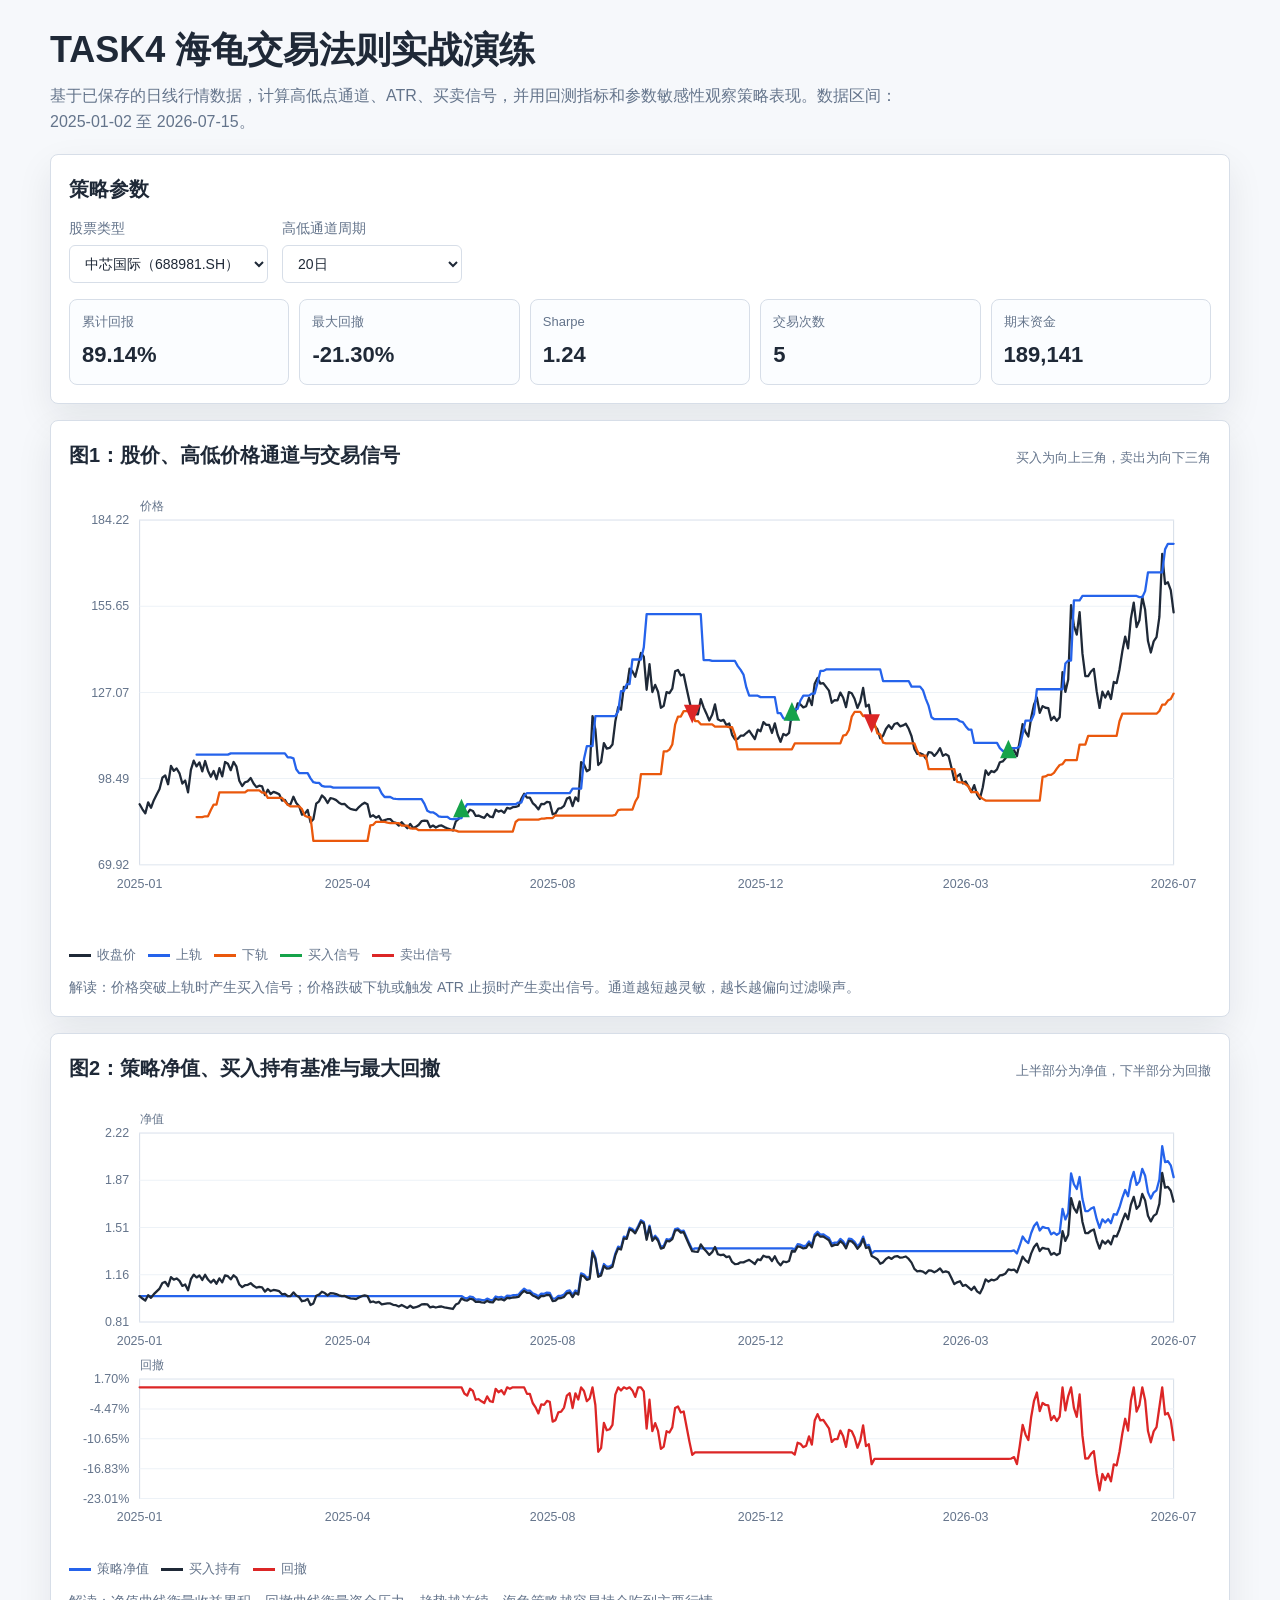
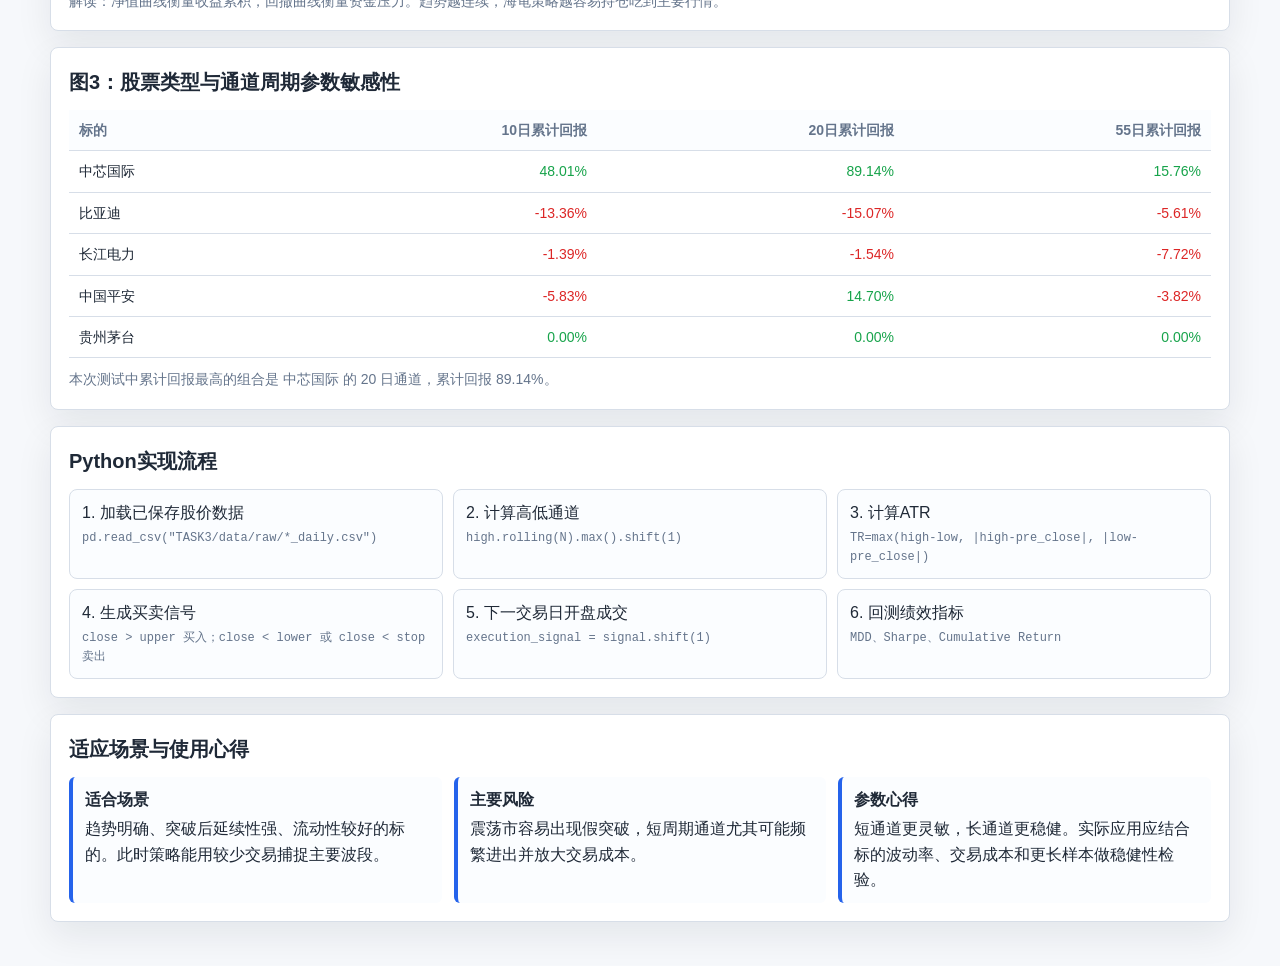
==== TASK4/index.html @ 57b0fe83 "chore: auto-update stock data (2026-07-15 17:52 Beijing)" ====
<!doctype html>
<html lang="zh-CN">
<head>
  <meta charset="utf-8">
  <meta name="viewport" content="width=device-width, initial-scale=1">
  <title>TASK4 海龟交易法则实战演练</title>
  <style>
    :root {
      color-scheme: light;
      --bg: #f6f8fb;
      --panel: #ffffff;
      --ink: #1f2937;
      --muted: #64748b;
      --line: #d7dee8;
      --soft: #edf2f7;
      --blue: #2563eb;
      --orange: #ea580c;
      --green: #16a34a;
      --red: #dc2626;
      --purple: #7c3aed;
      --shadow: 0 14px 36px rgba(15, 23, 42, .08);
    }
    * { box-sizing: border-box; }
    body {
      margin: 0;
      background: var(--bg);
      color: var(--ink);
      font-family: -apple-system, BlinkMacSystemFont, "Segoe UI", "Microsoft YaHei", sans-serif;
      line-height: 1.6;
    }
    main {
      width: min(1180px, calc(100% - 32px));
      margin: 0 auto;
      padding: 28px 0 44px;
    }
    header {
      display: grid;
      gap: 12px;
      margin-bottom: 20px;
    }
    h1 {
      margin: 0;
      font-size: clamp(24px, 4vw, 36px);
      line-height: 1.2;
      letter-spacing: 0;
    }
    h2 {
      margin: 0 0 12px;
      font-size: 20px;
      letter-spacing: 0;
    }
    p { margin: 0; }
    .subtitle { color: var(--muted); max-width: 860px; }
    .panel {
      background: var(--panel);
      border: 1px solid var(--line);
      border-radius: 8px;
      box-shadow: var(--shadow);
      padding: 18px;
      margin-top: 16px;
    }
    .controls {
      display: flex;
      flex-wrap: wrap;
      gap: 14px;
      align-items: end;
    }
    label {
      display: grid;
      gap: 5px;
      color: var(--muted);
      font-size: 14px;
    }
    select {
      min-width: 180px;
      padding: 9px 11px;
      border: 1px solid var(--line);
      border-radius: 6px;
      background: #fff;
      color: var(--ink);
      font: inherit;
    }
    .metric-grid {
      display: grid;
      grid-template-columns: repeat(5, minmax(130px, 1fr));
      gap: 10px;
      margin-top: 16px;
    }
    .metric {
      border: 1px solid var(--line);
      border-radius: 8px;
      padding: 12px;
      background: #fbfdff;
    }
    .metric span {
      display: block;
      color: var(--muted);
      font-size: 13px;
      margin-bottom: 4px;
    }
    .metric strong {
      font-size: 22px;
      font-weight: 650;
      letter-spacing: 0;
    }
    .chart-title {
      display: flex;
      justify-content: space-between;
      gap: 12px;
      align-items: baseline;
      margin-bottom: 8px;
    }
    .chart-title small { color: var(--muted); }
    svg {
      width: 100%;
      height: auto;
      display: block;
      overflow: visible;
    }
    .legend {
      display: flex;
      flex-wrap: wrap;
      gap: 12px;
      margin-top: 8px;
      color: var(--muted);
      font-size: 13px;
    }
    .legend span::before {
      content: "";
      display: inline-block;
      width: 22px;
      height: 3px;
      vertical-align: middle;
      margin-right: 6px;
      background: var(--swatch);
    }
    .insight-grid {
      display: grid;
      grid-template-columns: repeat(3, 1fr);
      gap: 12px;
    }
    .insight {
      border-left: 4px solid var(--blue);
      background: #fbfdff;
      padding: 10px 12px;
      border-radius: 6px;
    }
    .insight strong { display: block; margin-bottom: 4px; }
    table {
      width: 100%;
      border-collapse: collapse;
      font-size: 14px;
    }
    th, td {
      padding: 9px 10px;
      border-bottom: 1px solid var(--line);
      text-align: right;
      white-space: nowrap;
    }
    th:first-child, td:first-child { text-align: left; }
    th { color: var(--muted); font-weight: 650; background: #fbfdff; }
    .table-wrap { overflow-x: auto; }
    .note { color: var(--muted); font-size: 14px; margin-top: 10px; }
    .code-steps {
      display: grid;
      grid-template-columns: repeat(3, 1fr);
      gap: 10px;
    }
    .step {
      border: 1px solid var(--line);
      border-radius: 8px;
      padding: 10px 12px;
      background: #fbfdff;
    }
    .step code {
      display: block;
      margin-top: 4px;
      color: var(--muted);
      font-family: "Cascadia Mono", Consolas, monospace;
      font-size: 12px;
      white-space: normal;
    }
    @media (max-width: 820px) {
      main { width: min(100% - 20px, 1180px); }
      .metric-grid, .insight-grid, .code-steps { grid-template-columns: 1fr; }
      .chart-title { display: block; }
      th, td { padding: 8px; }
    }
  </style>
</head>
<body>
<main>
  <header>
    <h1>TASK4 海龟交易法则实战演练</h1>
    <p class="subtitle">基于已保存的日线行情数据，计算高低点通道、ATR、买卖信号，并用回测指标和参数敏感性观察策略表现。数据区间：<span id="date-range"></span>。</p>
  </header>

  <section class="panel" aria-labelledby="control-title">
    <h2 id="control-title">策略参数</h2>
    <div class="controls">
      <label>股票类型
        <select id="stock-select"></select>
      </label>
      <label>高低通道周期
        <select id="window-select"></select>
      </label>
    </div>
    <div class="metric-grid" id="metrics"></div>
  </section>

  <section class="panel" aria-labelledby="price-title">
    <div class="chart-title">
      <h2 id="price-title">图1：股价、高低价格通道与交易信号</h2>
      <small>买入为向上三角，卖出为向下三角</small>
    </div>
    <svg id="price-chart" viewBox="0 0 1100 430" role="img" aria-label="股价、高低价格通道与交易信号"></svg>
    <div class="legend">
      <span style="--swatch: var(--ink)">收盘价</span>
      <span style="--swatch: var(--blue)">上轨</span>
      <span style="--swatch: var(--orange)">下轨</span>
      <span style="--swatch: var(--green)">买入信号</span>
      <span style="--swatch: var(--red)">卖出信号</span>
    </div>
    <p class="note">解读：价格突破上轨时产生买入信号；价格跌破下轨或触发 ATR 止损时产生卖出信号。通道越短越灵敏，越长越偏向过滤噪声。</p>
  </section>

  <section class="panel" aria-labelledby="risk-title">
    <div class="chart-title">
      <h2 id="risk-title">图2：策略净值、买入持有基准与最大回撤</h2>
      <small>上半部分为净值，下半部分为回撤</small>
    </div>
    <svg id="nav-chart" viewBox="0 0 1100 430" role="img" aria-label="策略净值、买入持有基准与最大回撤"></svg>
    <div class="legend">
      <span style="--swatch: var(--blue)">策略净值</span>
      <span style="--swatch: var(--ink)">买入持有</span>
      <span style="--swatch: var(--red)">回撤</span>
    </div>
    <p class="note">解读：净值曲线衡量收益累积，回撤曲线衡量资金压力。趋势越连续，海龟策略越容易持仓吃到主要行情。</p>
  </section>

  <section class="panel" aria-labelledby="sensitivity-title">
    <h2 id="sensitivity-title">图3：股票类型与通道周期参数敏感性</h2>
    <div class="table-wrap">
      <table id="summary-table"></table>
    </div>
    <p class="note" id="best-note"></p>
  </section>

  <section class="panel" aria-labelledby="steps-title">
    <h2 id="steps-title">Python实现流程</h2>
    <div class="code-steps">
      <div class="step">1. 加载已保存股价数据<code>pd.read_csv("TASK3/data/raw/*_daily.csv")</code></div>
      <div class="step">2. 计算高低通道<code>high.rolling(N).max().shift(1)</code></div>
      <div class="step">3. 计算ATR<code>TR=max(high-low, |high-pre_close|, |low-pre_close|)</code></div>
      <div class="step">4. 生成买卖信号<code>close &gt; upper 买入；close &lt; lower 或 close &lt; stop 卖出</code></div>
      <div class="step">5. 下一交易日开盘成交<code>execution_signal = signal.shift(1)</code></div>
      <div class="step">6. 回测绩效指标<code>MDD、Sharpe、Cumulative Return</code></div>
    </div>
  </section>

  <section class="panel" aria-labelledby="scene-title">
    <h2 id="scene-title">适应场景与使用心得</h2>
    <div class="insight-grid">
      <div class="insight"><strong>适合场景</strong><p>趋势明确、突破后延续性强、流动性较好的标的。此时策略能用较少交易捕捉主要波段。</p></div>
      <div class="insight"><strong>主要风险</strong><p>震荡市容易出现假突破，短周期通道尤其可能频繁进出并放大交易成本。</p></div>
      <div class="insight"><strong>参数心得</strong><p>短通道更灵敏，长通道更稳健。实际应用应结合标的波动率、交易成本和更长样本做稳健性检验。</p></div>
    </div>
  </section>
</main>

<script>
const DATA = {"generatedAt":"2026-07-15 09:52","dateRange":{"start":"2025-01-02","end":"2026-07-15"},"stocks":[{"code":"688981.SH","name":"中芯国际"},{"code":"002594.SZ","name":"比亚迪"},{"code":"600900.SH","name":"长江电力"},{"code":"601318.SH","name":"中国平安"},{"code":"600519.SH","name":"贵州茅台"}],"windows":[10,20,55],"defaultStock":"688981.SH","defaultWindow":20,"initialCapital":100000.0,"combos":{"688981.SH":{"10":{"metrics":{"cumulative_return":0.480108,"annualized_return":0.311884,"max_drawdown":-0.217551,"sharpe_ratio":0.879623,"trade_count":11.0,"round_trip_count":5.0,"final_equity":148010.760154,"win_rate":0.6,"holding_ratio":0.392857,"buy_hold_return":0.707857},"rows":[{"date":"2025-01-02","close":89.9607,"upper":null,"lower":null,"atr":null,"stop":null,"signal":0,"nav":1.0,"benchmark":1.0,"drawdown":0.0},{"date":"2025-01-03","close":88.3107,"upper":null,"lower":null,"atr":null,"stop":null,"signal":0,"nav":1.0,"benchmark":0.98166,"drawdown":0.0},{"date":"2025-01-06","close":86.9407,"upper":null,"lower":null,"atr":null,"stop":null,"signal":0,"nav":1.0,"benchmark":0.96643,"drawdown":0.0},{"date":"2025-01-07","close":90.6007,"upper":null,"lower":null,"atr":null,"stop":null,"signal":0,"nav":1.0,"benchmark":1.00711,"drawdown":0.0},{"date":"2025-01-08","close":88.8207,"upper":null,"lower":null,"atr":null,"stop":null,"signal":0,"nav":1.0,"benchmark":0.98733,"drawdown":0.0},{"date":"2025-01-09","close":91.3207,"upper":null,"lower":null,"atr":null,"stop":null,"signal":0,"nav":1.0,"benchmark":1.01512,"drawdown":0.0},{"date":"2025-01-10","close":93.1807,"upper":null,"lower":null,"atr":null,"stop":null,"signal":0,"nav":1.0,"benchmark":1.03579,"drawdown":0.0},{"date":"2025-01-13","close":95.0208,"upper":null,"lower":null,"atr":null,"stop":null,"signal":0,"nav":1.0,"benchmark":1.05625,"drawdown":0.0},{"date":"2025-01-14","close":98.7708,"upper":null,"lower":null,"atr":null,"stop":null,"signal":0,"nav":1.0,"benchmark":1.09793,"drawdown":0.0},{"date":"2025-01-15","close":99.5508,"upper":null,"lower":null,"atr":null,"stop":null,"signal":0,"nav":1.0,"benchmark":1.1066,"drawdown":0.0},{"date":"2025-01-16","close":96.6008,"upper":102.2908,"lower":85.7207,"atr":null,"stop":null,"signal":0,"nav":1.0,"benchmark":1.07381,"drawdown":0.0},{"date":"2025-01-17","close":102.7008,"upper":104.4608,"lower":85.7207,"atr":null,"stop":null,"signal":0,"nav":1.0,"benchmark":1.14162,"drawdown":0.0},{"date":"2025-01-20","close":101.0508,"upper":104.7708,"lower":85.7207,"atr":null,"stop":null,"signal":0,"nav":1.0,"benchmark":1.12328,"drawdown":0.0},{"date":"2025-01-21","close":101.8409,"upper":104.7708,"lower":85.9907,"atr":null,"stop":null,"signal":0,"nav":1.0,"benchmark":1.13206,"drawdown":0.0},{"date":"2025-01-22","close":100.2408,"upper":104.7708,"lower":85.9907,"atr":null,"stop":null,"signal":0,"nav":1.0,"benchmark":1.11427,"drawdown":0.0},{"date":"2025-01-23","close":96.8408,"upper":104.7708,"lower":88.1007,"atr":null,"stop":null,"signal":0,"nav":1.0,"benchmark":1.07648,"drawdown":0.0},{"date":"2025-01-24","close":97.8508,"upper":104.7708,"lower":89.8807,"atr":null,"stop":null,"signal":0,"nav":1.0,"benchmark":1.08771,"drawdown":0.0},{"date":"2025-01-27","close":93.9408,"upper":104.7708,"lower":89.8807,"atr":null,"stop":null,"signal":0,"nav":1.0,"benchmark":1.04424,"drawdown":0.0},{"date":"2025-02-05","close":101.3709,"upper":104.7708,"lower":93.9008,"atr":null,"stop":null,"signal":0,"nav":1.0,"benchmark":1.12683,"drawdown":0.0},{"date":"2025-02-06","close":104.4308,"upper":104.7708,"lower":93.9008,"atr":5.3145,"stop":null,"signal":0,"nav":1.0,"benchmark":1.16085,"drawdown":0.0},{"date":"2025-02-07","close":102.5308,"upper":106.4308,"lower":93.9008,"atr":5.2445,"stop":null,"signal":0,"nav":1.0,"benchmark":1.13973,"drawdown":0.0},{"date":"2025-02-10","close":103.8508,"upper":106.4308,"lower":93.9008,"atr":5.24,"stop":null,"signal":0,"nav":1.0,"benchmark":1.1544,"drawdown":0.0},{"date":"2025-02-11","close":100.8607,"upper":106.4308,"lower":93.9008,"atr":5.2205,"stop":null,"signal":0,"nav":1.0,"benchmark":1.12116,"drawdown":0.0},{"date":"2025-02-12","close":104.3208,"upper":106.4308,"lower":93.9008,"atr":5.2345,"stop":null,"signal":0,"nav":1.0,"benchmark":1.15963,"drawdown":0.0},{"date":"2025-02-13","close":101.1107,"upper":106.4308,"lower":93.9008,"atr":5.1735,"stop":null,"signal":0,"nav":1.0,"benchmark":1.12394,"drawdown":0.0},{"date":"2025-02-14","close":99.0807,"upper":106.4308,"lower":93.9008,"atr":5.0595,"stop":null,"signal":0,"nav":1.0,"benchmark":1.10138,"drawdown":0.0},{"date":"2025-02-17","close":101.0007,"upper":106.4308,"lower":93.9008,"atr":4.9365,"stop":null,"signal":0,"nav":1.0,"benchmark":1.12272,"drawdown":0.0},{"date":"2025-02-18","close":98.2806,"upper":106.4308,"lower":93.9008,"atr":4.7925,"stop":null,"signal":0,"nav":1.0,"benchmark":1.09248,"drawdown":0.0},{"date":"2025-02-19","close":101.9407,"upper":106.4308,"lower":98.1607,"atr":4.7695,"stop":null,"signal":0,"nav":1.0,"benchmark":1.13317,"drawdown":0.0},{"date":"2025-02-20","close":99.2107,"upper":106.4308,"lower":97.9107,"atr":4.673,"stop":null,"signal":0,"nav":1.0,"benchmark":1.10282,"drawdown":0.0},{"date":"2025-02-21","close":103.9808,"upper":105.2708,"lower":97.9107,"atr":4.6155,"stop":null,"signal":0,"nav":1.0,"benchmark":1.15585,"drawdown":0.0},{"date":"2025-02-24","close":103.4008,"upper":105.9208,"lower":97.9107,"atr":4.4455,"stop":null,"signal":0,"nav":1.0,"benchmark":1.1494,"drawdown":0.0},{"date":"2025-02-25","close":101.2808,"upper":106.8608,"lower":97.9107,"atr":4.502,"stop":null,"signal":0,"nav":1.0,"benchmark":1.12583,"drawdown":0.0},{"date":"2025-02-26","close":104.0008,"upper":106.8608,"lower":97.9107,"atr":4.609,"stop":null,"signal":0,"nav":1.0,"benchmark":1.15607,"drawdown":0.0},{"date":"2025-02-27","close":102.4407,"upper":106.8608,"lower":97.9107,"atr":4.6615,"stop":null,"signal":0,"nav":1.0,"benchmark":1.13873,"drawdown":0.0},{"date":"2025-02-28","close":97.7907,"upper":106.8608,"lower":97.9107,"atr":4.5415,"stop":null,"signal":0,"nav":1.0,"benchmark":1.08704,"drawdown":0.0},{"date":"2025-03-03","close":96.0007,"upper":106.8608,"lower":97.6707,"atr":4.595,"stop":null,"signal":0,"nav":1.0,"benchmark":1.06714,"drawdown":0.0},{"date":"2025-03-04","close":97.2807,"upper":106.8608,"lower":95.1807,"atr":4.5935,"stop":null,"signal":0,"nav":1.0,"benchmark":1.08137,"drawdown":0.0},{"date":"2025-03-05","close":97.5707,"upper":106.8608,"lower":94.6106,"atr":4.2505,"stop":null,"signal":0,"nav":1.0,"benchmark":1.08459,"drawdown":0.0},{"date":"2025-03-06","close":98.6606,"upper":106.8608,"lower":94.6106,"atr":4.0485,"stop":null,"signal":0,"nav":1.0,"benchmark":1.09671,"drawdown":0.0},{"date":"2025-03-07","close":96.8806,"upper":106.8608,"lower":94.6106,"atr":3.896,"stop":null,"signal":0,"nav":1.0,"benchmark":1.07692,"drawdown":0.0},{"date":"2025-03-10","close":95.6606,"upper":106.8608,"lower":94.6106,"atr":3.8345,"stop":null,"signal":0,"nav":1.0,"benchmark":1.06336,"drawdown":0.0},{"date":"2025-03-11","close":96.1206,"upper":105.5008,"lower":94.6106,"atr":3.786,"stop":null,"signal":0,"nav":1.0,"benchmark":1.06847,"drawdown":0.0},{"date":"2025-03-12","close":95.9006,"upper":105.5008,"lower":93.8006,"atr":3.6015,"stop":null,"signal":0,"nav":1.0,"benchmark":1.06603,"drawdown":0.0},{"date":"2025-03-13","close":92.9806,"upper":105.2108,"lower":93.8006,"atr":3.597,"stop":null,"signal":0,"nav":1.0,"benchmark":1.03357,"drawdown":0.0},{"date":"2025-03-14","close":94.8106,"upper":101.5908,"lower":92.1006,"atr":3.605,"stop":null,"signal":0,"nav":1.0,"benchmark":1.05391,"drawdown":0.0},{"date":"2025-03-17","close":93.3707,"upper":100.3006,"lower":92.1006,"atr":3.524,"stop":null,"signal":0,"nav":1.0,"benchmark":1.0379,"drawdown":0.0},{"date":"2025-03-18","close":94.1006,"upper":100.3006,"lower":92.1006,"atr":3.4905,"stop":null,"signal":0,"nav":1.0,"benchmark":1.04602,"drawdown":0.0},{"date":"2025-03-19","close":93.7507,"upper":100.3006,"lower":92.1006,"atr":3.3105,"stop":null,"signal":0,"nav":1.0,"benchmark":1.04213,"drawdown":0.0},{"date":"2025-03-20","close":93.2707,"upper":100.3006,"lower":92.1006,"atr":3.222,"stop":null,"signal":0,"nav":1.0,"benchmark":1.03679,"drawdown":0.0},{"date":"2025-03-21","close":91.2006,"upper":98.5506,"lower":92.1006,"atr":3.005,"stop":null,"signal":0,"nav":1.0,"benchmark":1.01378,"drawdown":0.0},{"date":"2025-03-24","close":91.4506,"upper":97.2906,"lower":90.9006,"atr":2.8555,"stop":null,"signal":0,"nav":1.0,"benchmark":1.01656,"drawdown":0.0},{"date":"2025-03-25","close":89.8706,"upper":97.0506,"lower":89.8106,"atr":2.774,"stop":null,"signal":0,"nav":1.0,"benchmark":0.999,"drawdown":0.0},{"date":"2025-03-26","close":90.0007,"upper":97.0506,"lower":89.2506,"atr":2.571,"stop":null,"signal":0,"nav":1.0,"benchmark":1.00044,"drawdown":0.0},{"date":"2025-03-27","close":92.4706,"upper":96.0806,"lower":89.2506,"atr":2.553,"stop":null,"signal":0,"nav":1.0,"benchmark":1.0279,"drawdown":0.0},{"date":"2025-03-28","close":90.4006,"upper":95.8006,"lower":89.2506,"atr":2.421,"stop":null,"signal":0,"nav":1.0,"benchmark":1.00489,"drawdown":0.0},{"date":"2025-03-31","close":89.3306,"upper":95.8006,"lower":89.2506,"atr":2.442,"stop":null,"signal":0,"nav":1.0,"benchmark":0.993,"drawdown":0.0},{"date":"2025-04-01","close":86.5006,"upper":95.8006,"lower":88.3606,"atr":2.397,"stop":null,"signal":0,"nav":1.0,"benchmark":0.96154,"drawdown":0.0},{"date":"2025-04-02","close":86.8506,"upper":94.5707,"lower":86.1906,"atr":2.3815,"stop":null,"signal":0,"nav":1.0,"benchmark":0.96543,"drawdown":0.0},{"date":"2025-04-03","close":88.0906,"upper":94.2907,"lower":85.7206,"atr":2.41,"stop":null,"signal":0,"nav":1.0,"benchmark":0.97921,"drawdown":0.0},{"date":"2025-04-07","close":84.0005,"upper":93.7806,"lower":85.7206,"atr":2.8175,"stop":null,"signal":0,"nav":1.0,"benchmark":0.93375,"drawdown":0.0},{"date":"2025-04-08","close":85.0005,"upper":93.7806,"lower":77.8005,"atr":2.8475,"stop":null,"signal":0,"nav":1.0,"benchmark":0.94486,"drawdown":0.0},{"date":"2025-04-09","close":90.1806,"upper":93.7806,"lower":77.8005,"atr":3.142,"stop":null,"signal":0,"nav":1.0,"benchmark":1.00244,"drawdown":0.0},{"date":"2025-04-10","close":90.9505,"upper":93.7806,"lower":77.8005,"atr":3.193,"stop":null,"signal":0,"nav":1.0,"benchmark":1.011,"drawdown":0.0},{"date":"2025-04-11","close":92.9005,"upper":93.7806,"lower":77.8005,"atr":3.258,"stop":null,"signal":0,"nav":1.0,"benchmark":1.03268,"drawdown":0.0},{"date":"2025-04-14","close":92.0005,"upper":95.4805,"lower":77.8005,"atr":3.195,"stop":null,"signal":0,"nav":1.0,"benchmark":1.02267,"drawdown":0.0},{"date":"2025-04-15","close":90.3905,"upper":95.4805,"lower":77.8005,"atr":3.2235,"stop":null,"signal":0,"nav":1.0,"benchmark":1.00478,"drawdown":0.0},{"date":"2025-04-16","close":92.0005,"upper":95.4805,"lower":77.8005,"atr":3.2085,"stop":null,"signal":0,"nav":1.0,"benchmark":1.02267,"drawdown":0.0},{"date":"2025-04-17","close":91.8005,"upper":95.4805,"lower":77.8005,"atr":3.224,"stop":null,"signal":0,"nav":1.0,"benchmark":1.02045,"drawdown":0.0},{"date":"2025-04-18","close":91.3505,"upper":95.4805,"lower":77.8005,"atr":3.227,"stop":null,"signal":0,"nav":1.0,"benchmark":1.01545,"drawdown":0.0},{"date":"2025-04-21","close":90.5105,"upper":95.4805,"lower":77.8005,"atr":3.1895,"stop":null,"signal":0,"nav":1.0,"benchmark":1.00611,"drawdown":0.0},{"date":"2025-04-22","close":90.0105,"upper":95.4805,"lower":83.0005,"atr":3.1525,"stop":null,"signal":0,"nav":1.0,"benchmark":1.00055,"drawdown":0.0},{"date":"2025-04-23","close":90.0706,"upper":95.4805,"lower":83.1705,"atr":3.086,"stop":null,"signal":0,"nav":1.0,"benchmark":1.00122,"drawdown":0.0},{"date":"2025-04-24","close":89.1006,"upper":95.4805,"lower":89.6805,"atr":3.102,"stop":null,"signal":0,"nav":1.0,"benchmark":0.99044,"drawdown":0.0},{"date":"2025-04-25","close":88.4206,"upper":95.4805,"lower":88.5006,"atr":2.9575,"stop":null,"signal":0,"nav":1.0,"benchmark":0.98288,"drawdown":0.0},{"date":"2025-04-28","close":88.2306,"upper":93.5405,"lower":88.0306,"atr":2.9055,"stop":null,"signal":0,"nav":1.0,"benchmark":0.98077,"drawdown":0.0},{"date":"2025-04-29","close":88.0006,"upper":92.3805,"lower":88.0006,"atr":2.7745,"stop":null,"signal":0,"nav":1.0,"benchmark":0.97821,"drawdown":0.0},{"date":"2025-04-30","close":89.0506,"upper":92.3805,"lower":87.8006,"atr":2.667,"stop":null,"signal":0,"nav":1.0,"benchmark":0.98988,"drawdown":0.0},{"date":"2025-05-06","close":89.9006,"upper":92.3805,"lower":87.8006,"atr":2.6455,"stop":null,"signal":0,"nav":1.0,"benchmark":0.99933,"drawdown":0.0},{"date":"2025-05-07","close":90.5006,"upper":91.8805,"lower":87.8006,"atr":2.577,"stop":null,"signal":0,"nav":1.0,"benchmark":1.006,"drawdown":0.0},{"date":"2025-05-08","close":89.9805,"upper":91.7505,"lower":87.8006,"atr":2.122,"stop":null,"signal":0,"nav":1.0,"benchmark":1.00022,"drawdown":0.0},{"date":"2025-05-09","close":85.8306,"upper":91.6606,"lower":87.8006,"atr":2.191,"stop":null,"signal":0,"nav":1.0,"benchmark":0.95409,"drawdown":0.0},{"date":"2025-05-12","close":86.3206,"upper":91.6606,"lower":85.7206,"atr":1.8785,"stop":null,"signal":0,"nav":1.0,"benchmark":0.95954,"drawdown":0.0},{"date":"2025-05-13","close":85.5205,"upper":91.6606,"lower":84.1605,"atr":1.8565,"stop":null,"signal":0,"nav":1.0,"benchmark":0.95064,"drawdown":0.0},{"date":"2025-05-14","close":86.0605,"upper":91.6606,"lower":84.1605,"atr":1.666,"stop":null,"signal":0,"nav":1.0,"benchmark":0.95665,"drawdown":0.0},{"date":"2025-05-15","close":84.4205,"upper":91.6606,"lower":84.1605,"atr":1.659,"stop":null,"signal":0,"nav":1.0,"benchmark":0.93842,"drawdown":0.0},{"date":"2025-05-16","close":84.7006,"upper":91.6606,"lower":84.1605,"atr":1.588,"stop":null,"signal":0,"nav":1.0,"benchmark":0.94153,"drawdown":0.0},{"date":"2025-05-19","close":85.0106,"upper":91.6606,"lower":83.8806,"atr":1.5595,"stop":null,"signal":0,"nav":1.0,"benchmark":0.94497,"drawdown":0.0},{"date":"2025-05-20","close":85.0406,"upper":91.6606,"lower":83.7206,"atr":1.5315,"stop":null,"signal":0,"nav":1.0,"benchmark":0.94531,"drawdown":0.0},{"date":"2025-05-21","close":84.0706,"upper":91.6606,"lower":83.7206,"atr":1.5215,"stop":null,"signal":0,"nav":1.0,"benchmark":0.93453,"drawdown":0.0},{"date":"2025-05-22","close":83.8106,"upper":90.0905,"lower":83.7206,"atr":1.489,"stop":null,"signal":0,"nav":1.0,"benchmark":0.93164,"drawdown":0.0},{"date":"2025-05-23","close":82.9006,"upper":87.8206,"lower":83.7106,"atr":1.5,"stop":null,"signal":0,"nav":1.0,"benchmark":0.92152,"drawdown":0.0},{"date":"2025-05-26","close":84.0206,"upper":87.3006,"lower":82.8906,"atr":1.5455,"stop":null,"signal":0,"nav":1.0,"benchmark":0.93397,"drawdown":0.0},{"date":"2025-05-27","close":83.0005,"upper":87.3006,"lower":82.8906,"atr":1.5245,"stop":null,"signal":0,"nav":1.0,"benchmark":0.92263,"drawdown":0.0},{"date":"2025-05-28","close":82.0105,"upper":86.7505,"lower":82.8906,"atr":1.5105,"stop":null,"signal":0,"nav":1.0,"benchmark":0.91163,"drawdown":0.0},{"date":"2025-05-29","close":83.4405,"upper":85.9806,"lower":82.0005,"atr":1.5355,"stop":null,"signal":0,"nav":1.0,"benchmark":0.92752,"drawdown":0.0},{"date":"2025-05-30","close":82.0905,"upper":85.8206,"lower":81.9005,"atr":1.5745,"stop":null,"signal":0,"nav":1.0,"benchmark":0.91252,"drawdown":0.0},{"date":"2025-06-03","close":82.4705,"upper":85.8206,"lower":81.9005,"atr":1.5745,"stop":null,"signal":0,"nav":1.0,"benchmark":0.91674,"drawdown":0.0},{"date":"2025-06-04","close":83.1805,"upper":85.8206,"lower":81.3705,"atr":1.5625,"stop":null,"signal":0,"nav":1.0,"benchmark":0.92463,"drawdown":0.0},{"date":"2025-06-05","close":84.3906,"upper":85.1506,"lower":81.3705,"atr":1.558,"stop":null,"signal":0,"nav":1.0,"benchmark":0.93808,"drawdown":0.0},{"date":"2025-06-06","close":84.5605,"upper":84.8706,"lower":81.3705,"atr":1.5595,"stop":null,"signal":0,"nav":1.0,"benchmark":0.93997,"drawdown":0.0},{"date":"2025-06-09","close":84.4306,"upper":85.0005,"lower":81.3705,"atr":1.3955,"stop":null,"signal":0,"nav":1.0,"benchmark":0.93853,"drawdown":0.0},{"date":"2025-06-10","close":82.3205,"upper":85.0806,"lower":81.3705,"atr":1.411,"stop":null,"signal":0,"nav":1.0,"benchmark":0.91507,"drawdown":0.0},{"date":"2025-06-11","close":82.9105,"upper":85.0806,"lower":81.3705,"atr":1.3685,"stop":null,"signal":0,"nav":1.0,"benchmark":0.92163,"drawdown":0.0},{"date":"2025-06-12","close":82.2706,"upper":85.0806,"lower":81.3705,"atr":1.3375,"stop":null,"signal":0,"nav":1.0,"benchmark":0.91452,"drawdown":0.0},{"date":"2025-06-13","close":82.7906,"upper":85.0806,"lower":81.3705,"atr":1.3215,"stop":null,"signal":0,"nav":1.0,"benchmark":0.9203,"drawdown":0.0},{"date":"2025-06-16","close":82.9606,"upper":85.0806,"lower":81.3705,"atr":1.316,"stop":null,"signal":0,"nav":1.0,"benchmark":0.92219,"drawdown":0.0},{"date":"2025-06-17","close":82.4006,"upper":85.0806,"lower":81.3705,"atr":1.2935,"stop":null,"signal":0,"nav":1.0,"benchmark":0.91596,"drawdown":0.0},{"date":"2025-06-18","close":82.0106,"upper":85.0806,"lower":81.7106,"atr":1.303,"stop":null,"signal":0,"nav":1.0,"benchmark":0.91163,"drawdown":0.0},{"date":"2025-06-19","close":81.6505,"upper":85.0806,"lower":81.6606,"atr":1.314,"stop":null,"signal":0,"nav":1.0,"benchmark":0.90762,"drawdown":0.0},{"date":"2025-06-20","close":81.2805,"upper":85.0806,"lower":81.5105,"atr":1.334,"stop":null,"signal":0,"nav":1.0,"benchmark":0.90351,"drawdown":0.0},{"date":"2025-06-23","close":84.2505,"upper":85.0806,"lower":81.2205,"atr":1.4865,"stop":null,"signal":0,"nav":1.0,"benchmark":0.93653,"drawdown":0.0},{"date":"2025-06-24","close":85.1505,"upper":85.3005,"lower":80.9005,"atr":1.4615,"stop":null,"signal":0,"nav":1.0,"benchmark":0.94653,"drawdown":0.0},{"date":"2025-06-25","close":88.3904,"upper":85.3705,"lower":80.9005,"atr":1.574,"stop":null,"signal":1,"nav":1.0,"benchmark":0.98254,"drawdown":0.0},{"date":"2025-06-26","close":87.2804,"upper":88.5304,"lower":80.9005,"atr":1.651,"stop":85.2601,"signal":0,"nav":0.9873,"benchmark":0.97021,"drawdown":-0.0127},{"date":"2025-06-27","close":86.8804,"upper":89.9804,"lower":80.9005,"atr":1.644,"stop":85.2601,"signal":0,"nav":0.9829,"benchmark":0.96576,"drawdown":-0.0171},{"date":"2025-06-30","close":88.1704,"upper":89.9804,"lower":80.9005,"atr":1.7065,"stop":85.2601,"signal":0,"nav":0.99709,"benchmark":0.9801,"drawdown":-0.00291},{"date":"2025-07-01","close":87.7604,"upper":89.9804,"lower":80.9005,"atr":1.696,"stop":85.2601,"signal":0,"nav":0.99258,"benchmark":0.97554,"drawdown":-0.00742},{"date":"2025-07-02","close":86.1004,"upper":89.9804,"lower":80.9005,"atr":1.7405,"stop":85.2601,"signal":0,"nav":0.97432,"benchmark":0.95709,"drawdown":-0.02568},{"date":"2025-07-03","close":86.2404,"upper":89.9804,"lower":80.9005,"atr":1.696,"stop":85.2601,"signal":0,"nav":0.97586,"benchmark":0.95865,"drawdown":-0.02414},{"date":"2025-07-04","close":85.8004,"upper":89.9804,"lower":80.9005,"atr":1.752,"stop":85.2601,"signal":0,"nav":0.97102,"benchmark":0.95375,"drawdown":-0.02898},{"date":"2025-07-07","close":85.4804,"upper":89.9804,"lower":80.9005,"atr":1.7775,"stop":85.2601,"signal":0,"nav":0.9675,"benchmark":0.9502,"drawdown":-0.0325},{"date":"2025-07-08","close":86.7404,"upper":89.9804,"lower":84.0905,"atr":1.7375,"stop":85.2601,"signal":0,"nav":0.98136,"benchmark":0.9642,"drawdown":-0.01864},{"date":"2025-07-09","close":85.8503,"upper":89.9804,"lower":84.8604,"atr":1.751,"stop":85.2601,"signal":0,"nav":0.97157,"benchmark":0.95431,"drawdown":-0.02843},{"date":"2025-07-10","close":85.6703,"upper":89.9804,"lower":84.8604,"atr":1.742,"stop":85.2601,"signal":0,"nav":0.96959,"benchmark":0.95231,"drawdown":-0.03041},{"date":"2025-07-11","close":88.1603,"upper":89.6304,"lower":84.8604,"atr":1.8695,"stop":85.2601,"signal":0,"nav":0.99698,"benchmark":0.97999,"drawdown":-0.00302},{"date":"2025-07-14","close":87.5203,"upper":89.6304,"lower":84.8604,"atr":1.881,"stop":85.2601,"signal":0,"nav":0.98994,"benchmark":0.97287,"drawdown":-0.01006},{"date":"2025-07-15","close":87.8903,"upper":89.3403,"lower":84.8604,"atr":1.8925,"stop":85.2601,"signal":0,"nav":0.99401,"benchmark":0.97699,"drawdown":-0.00599},{"date":"2025-07-16","close":87.1203,"upper":89.3403,"lower":84.8604,"atr":1.9135,"stop":85.2601,"signal":0,"nav":0.98554,"benchmark":0.96843,"drawdown":-0.01446},{"date":"2025-07-17","close":88.7903,"upper":89.3403,"lower":84.8604,"atr":1.979,"stop":85.2601,"signal":0,"nav":1.00391,"benchmark":0.98699,"drawdown":0.0},{"date":"2025-07-18","close":88.5103,"upper":89.3403,"lower":84.8604,"atr":1.9705,"stop":85.2601,"signal":0,"nav":1.00083,"benchmark":0.98388,"drawdown":-0.00307},{"date":"2025-07-21","close":89.0203,"upper":89.3403,"lower":85.1804,"atr":1.8245,"stop":85.2601,"signal":0,"nav":1.00644,"benchmark":0.98955,"drawdown":0.0},{"date":"2025-07-22","close":89.0803,"upper":89.5203,"lower":85.1804,"atr":1.863,"stop":85.2601,"signal":0,"nav":1.0071,"benchmark":0.99021,"drawdown":0.0},{"date":"2025-07-23","close":89.3903,"upper":90.5503,"lower":85.4003,"atr":1.781,"stop":85.2601,"signal":0,"nav":1.01051,"benchmark":0.99366,"drawdown":0.0},{"date":"2025-07-24","close":91.7503,"upper":90.5503,"lower":85.4003,"atr":1.837,"stop":85.2601,"signal":0,"nav":1.03647,"benchmark":1.01989,"drawdown":0.0},{"date":"2025-07-25","close":93.4703,"upper":92.9003,"lower":85.4003,"atr":1.899,"stop":85.2601,"signal":0,"nav":1.05539,"benchmark":1.03901,"drawdown":0.0},{"date":"2025-07-28","close":92.1803,"upper":93.6803,"lower":86.3203,"atr":1.848,"stop":85.2601,"signal":0,"nav":1.0412,"benchmark":1.02467,"drawdown":-0.01345},{"date":"2025-07-29","close":92.1704,"upper":93.6903,"lower":86.3203,"atr":1.879,"stop":85.2601,"signal":0,"nav":1.04109,"benchmark":1.02456,"drawdown":-0.01355},{"date":"2025-07-30","close":90.3603,"upper":93.6903,"lower":86.3203,"atr":1.903,"stop":85.2601,"signal":0,"nav":1.02118,"benchmark":1.00444,"drawdown":-0.03241},{"date":"2025-07-31","close":89.5004,"upper":93.6903,"lower":86.3203,"atr":2.02,"stop":85.2601,"signal":0,"nav":1.01172,"benchmark":0.99488,"drawdown":-0.04138},{"date":"2025-08-01","close":88.2903,"upper":93.6903,"lower":87.9303,"atr":2.0185,"stop":85.2601,"signal":0,"nav":0.99841,"benchmark":0.98143,"drawdown":-0.05399},{"date":"2025-08-04","close":90.0703,"upper":93.6903,"lower":88.0203,"atr":2.0815,"stop":85.2601,"signal":0,"nav":1.01799,"benchmark":1.00122,"drawdown":-0.03544},{"date":"2025-08-05","close":90.0004,"upper":93.6903,"lower":87.8803,"atr":2.048,"stop":85.2601,"signal":0,"nav":1.01722,"benchmark":1.00044,"drawdown":-0.03617},{"date":"2025-08-06","close":90.7804,"upper":93.6903,"lower":87.8803,"atr":2.0545,"stop":85.2601,"signal":0,"nav":1.0258,"benchmark":1.00911,"drawdown":-0.02804},{"date":"2025-08-07","close":90.5904,"upper":93.6903,"lower":87.8803,"atr":2.1185,"stop":85.2601,"signal":0,"nav":1.02371,"benchmark":1.007,"drawdown":-0.03002},{"date":"2025-08-08","close":86.6604,"upper":93.6903,"lower":87.8803,"atr":2.118,"stop":85.2601,"signal":-1,"nav":0.98048,"benchmark":0.96331,"drawdown":-0.07098},{"date":"2025-08-11","close":86.9604,"upper":93.6903,"lower":86.6604,"atr":2.115,"stop":null,"signal":0,"nav":0.98034,"benchmark":0.96665,"drawdown":-0.07112},{"date":"2025-08-12","close":88.5204,"upper":92.7504,"lower":86.2204,"atr":2.232,"stop":null,"signal":0,"nav":0.98034,"benchmark":0.98399,"drawdown":-0.07112},{"date":"2025-08-13","close":88.6604,"upper":92.7504,"lower":86.2204,"atr":2.222,"stop":null,"signal":0,"nav":0.98034,"benchmark":0.98555,"drawdown":-0.07112},{"date":"2025-08-14","close":89.4604,"upper":92.7504,"lower":86.2204,"atr":2.284,"stop":null,"signal":0,"nav":0.98034,"benchmark":0.99444,"drawdown":-0.07112},{"date":"2025-08-15","close":91.8404,"upper":92.5804,"lower":86.2204,"atr":2.465,"stop":null,"signal":0,"nav":0.98034,"benchmark":1.02089,"drawdown":-0.07112},{"date":"2025-08-18","close":92.3105,"upper":93.3004,"lower":86.2204,"atr":2.5815,"stop":null,"signal":0,"nav":0.98034,"benchmark":1.02612,"drawdown":-0.07112},{"date":"2025-08-19","close":89.3504,"upper":95.1705,"lower":86.2204,"atr":2.6355,"stop":null,"signal":0,"nav":0.98034,"benchmark":0.99322,"drawdown":-0.07112},{"date":"2025-08-20","close":92.2804,"upper":95.1705,"lower":86.2204,"atr":2.756,"stop":null,"signal":0,"nav":0.98034,"benchmark":1.02579,"drawdown":-0.07112},{"date":"2025-08-21","close":91.0504,"upper":95.1705,"lower":86.2204,"atr":2.7265,"stop":null,"signal":0,"nav":0.98034,"benchmark":1.01211,"drawdown":-0.07112},{"date":"2025-08-22","close":103.9705,"upper":95.1705,"lower":86.2204,"atr":3.2895,"stop":null,"signal":1,"nav":0.98034,"benchmark":1.15573,"drawdown":-0.07112},{"date":"2025-08-25","close":103.1704,"upper":105.0005,"lower":86.2204,"atr":3.61,"stop":99.4426,"signal":0,"nav":0.95439,"benchmark":1.14684,"drawdown":-0.0957},{"date":"2025-08-26","close":100.9304,"upper":109.2404,"lower":86.4204,"atr":3.671,"stop":99.4426,"signal":0,"nav":0.93423,"benchmark":1.12194,"drawdown":-0.1148},{"date":"2025-08-27","close":101.5104,"upper":109.2404,"lower":88.0004,"atr":3.8545,"stop":99.4426,"signal":0,"nav":0.93945,"benchmark":1.12839,"drawdown":-0.10986},{"date":"2025-08-28","close":119.2205,"upper":109.2404,"lower":88.1904,"atr":4.5755,"stop":99.4426,"signal":0,"nav":1.09884,"benchmark":1.32525,"drawdown":0.0},{"date":"2025-08-29","close":114.7605,"upper":119.2205,"lower":88.1904,"atr":4.808,"stop":99.4426,"signal":0,"nav":1.0587,"benchmark":1.27567,"drawdown":-0.03653},{"date":"2025-09-09","close":102.9904,"upper":119.2205,"lower":88.1904,"atr":5.3485,"stop":99.4426,"signal":0,"nav":0.95277,"benchmark":1.14484,"drawdown":-0.13293},{"date":"2025-09-10","close":103.9104,"upper":119.2205,"lower":88.1904,"atr":5.49,"stop":99.4426,"signal":0,"nav":0.96105,"benchmark":1.15506,"drawdown":-0.1254},{"date":"2025-09-11","close":110.2805,"upper":119.2205,"lower":88.1904,"atr":6.0575,"stop":99.4426,"signal":0,"nav":1.01838,"benchmark":1.22587,"drawdown":-0.07322},{"date":"2025-09-12","close":108.4205,"upper":119.2205,"lower":90.8004,"atr":6.184,"stop":99.4426,"signal":0,"nav":1.00164,"benchmark":1.2052,"drawdown":-0.08846},{"date":"2025-09-15","close":108.6605,"upper":119.2205,"lower":92.4204,"atr":6.24,"stop":99.4426,"signal":0,"nav":1.0038,"benchmark":1.20787,"drawdown":-0.08649},{"date":"2025-09-16","close":109.7805,"upper":119.2205,"lower":99.9804,"atr":6.3805,"stop":99.4426,"signal":0,"nav":1.01388,"benchmark":1.22032,"drawdown":-0.07732},{"date":"2025-09-17","close":117.3905,"upper":119.2205,"lower":99.9804,"atr":6.7475,"stop":99.4426,"signal":0,"nav":1.08237,"benchmark":1.30491,"drawdown":-0.01499},{"date":"2025-09-18","close":122.1505,"upper":120.8005,"lower":99.9804,"atr":7.243,"stop":99.4426,"signal":0,"nav":1.12521,"benchmark":1.35782,"drawdown":0.0},{"date":"2025-09-19","close":121.3405,"upper":127.4905,"lower":99.9804,"atr":7.4115,"stop":99.4426,"signal":0,"nav":1.11792,"benchmark":1.34882,"drawdown":-0.00648},{"date":"2025-09-22","close":128.9206,"upper":127.4905,"lower":99.9804,"atr":7.7095,"stop":99.4426,"signal":0,"nav":1.18614,"benchmark":1.43308,"drawdown":0.0},{"date":"2025-09-23","close":128.5106,"upper":129.8306,"lower":99.9804,"atr":7.854,"stop":99.4426,"signal":0,"nav":1.18245,"benchmark":1.42852,"drawdown":-0.00311},{"date":"2025-09-24","close":134.9806,"upper":129.8306,"lower":99.9804,"atr":8.285,"stop":99.4426,"signal":0,"nav":1.24068,"benchmark":1.50044,"drawdown":0.0},{"date":"2025-09-25","close":134.1106,"upper":137.9806,"lower":99.9804,"atr":8.3445,"stop":99.4426,"signal":0,"nav":1.23285,"benchmark":1.49077,"drawdown":-0.00631},{"date":"2025-09-26","close":132.2706,"upper":137.9806,"lower":107.5005,"atr":8.4165,"stop":99.4426,"signal":0,"nav":1.21629,"benchmark":1.47032,"drawdown":-0.01966},{"date":"2025-09-29","close":136.0206,"upper":137.9806,"lower":107.5005,"atr":8.062,"stop":99.4426,"signal":0,"nav":1.25004,"benchmark":1.512,"drawdown":0.0},{"date":"2025-09-30","close":140.1306,"upper":137.9806,"lower":108.0905,"atr":7.954,"stop":99.4426,"signal":0,"nav":1.28703,"benchmark":1.55769,"drawdown":0.0},{"date":"2025-10-09","close":138.9107,"upper":142.0007,"lower":109.8004,"atr":8.602,"stop":99.4426,"signal":0,"nav":1.27605,"benchmark":1.54413,"drawdown":-0.00853},{"date":"2025-10-10","close":127.9506,"upper":153.0007,"lower":116.3505,"atr":8.884,"stop":99.4426,"signal":0,"nav":1.17741,"benchmark":1.42229,"drawdown":-0.08517},{"date":"2025-10-13","close":136.4707,"upper":153.0007,"lower":119.0505,"atr":8.5225,"stop":99.4426,"signal":0,"nav":1.25409,"benchmark":1.517,"drawdown":-0.02559},{"date":"2025-10-14","close":127.2007,"upper":153.0007,"lower":119.0505,"atr":8.7745,"stop":99.4426,"signal":0,"nav":1.17066,"benchmark":1.41396,"drawdown":-0.09042},{"date":"2025-10-15","close":129.5606,"upper":153.0007,"lower":122.6306,"atr":8.353,"stop":99.4426,"signal":0,"nav":1.1919,"benchmark":1.44019,"drawdown":-0.07391},{"date":"2025-10-16","close":127.3006,"upper":153.0007,"lower":124.6006,"atr":8.3455,"stop":99.4426,"signal":0,"nav":1.17156,"benchmark":1.41507,"drawdown":-0.08972},{"date":"2025-10-17","close":121.9806,"upper":153.0007,"lower":124.6006,"atr":8.027,"stop":99.4426,"signal":-1,"nav":1.12368,"benchmark":1.35593,"drawdown":-0.12692},{"date":"2025-10-20","close":122.6306,"upper":153.0007,"lower":120.8706,"atr":7.9775,"stop":null,"signal":0,"nav":1.1422,"benchmark":1.36316,"drawdown":-0.11253},{"date":"2025-10-21","close":127.1906,"upper":153.0007,"lower":120.8706,"atr":7.987,"stop":null,"signal":0,"nav":1.1422,"benchmark":1.41385,"drawdown":-0.11253},{"date":"2025-10-22","close":126.8106,"upper":153.0007,"lower":120.8706,"atr":8.0715,"stop":null,"signal":0,"nav":1.1422,"benchmark":1.40962,"drawdown":-0.11253},{"date":"2025-10-23","close":128.3006,"upper":153.0007,"lower":120.8706,"atr":7.745,"stop":null,"signal":0,"nav":1.1422,"benchmark":1.42618,"drawdown":-0.11253},{"date":"2025-10-24","close":134.0606,"upper":137.8007,"lower":120.8706,"atr":7.513,"stop":null,"signal":0,"nav":1.1422,"benchmark":1.49021,"drawdown":-0.11253},{"date":"2025-10-27","close":134.5006,"upper":137.8007,"lower":120.8706,"atr":7.4085,"stop":null,"signal":0,"nav":1.1422,"benchmark":1.4951,"drawdown":-0.11253},{"date":"2025-10-28","close":132.6907,"upper":137.8007,"lower":120.8706,"atr":7.0595,"stop":null,"signal":0,"nav":1.1422,"benchmark":1.47498,"drawdown":-0.11253},{"date":"2025-10-29","close":133.0006,"upper":137.5006,"lower":120.8706,"atr":6.9355,"stop":null,"signal":0,"nav":1.1422,"benchmark":1.47843,"drawdown":-0.11253},{"date":"2025-10-30","close":128.5506,"upper":137.5006,"lower":120.8706,"atr":6.5725,"stop":null,"signal":0,"nav":1.1422,"benchmark":1.42896,"drawdown":-0.11253},{"date":"2025-10-31","close":124.1805,"upper":137.5006,"lower":120.8706,"atr":6.524,"stop":null,"signal":0,"nav":1.1422,"benchmark":1.38039,"drawdown":-0.11253},{"date":"2025-11-03","close":120.2104,"upper":137.5006,"lower":121.6906,"atr":6.618,"stop":null,"signal":0,"nav":1.1422,"benchmark":1.33625,"drawdown":-0.11253},{"date":"2025-11-04","close":119.8804,"upper":137.5006,"lower":117.5504,"atr":6.458,"stop":null,"signal":0,"nav":1.1422,"benchmark":1.33259,"drawdown":-0.11253},{"date":"2025-11-05","close":119.7805,"upper":137.5006,"lower":117.5504,"atr":6.389,"stop":null,"signal":0,"nav":1.1422,"benchmark":1.33148,"drawdown":-0.11253},{"date":"2025-11-06","close":124.8505,"upper":137.5006,"lower":116.5005,"atr":5.8995,"stop":null,"signal":0,"nav":1.1422,"benchmark":1.38783,"drawdown":-0.11253},{"date":"2025-11-07","close":122.1106,"upper":137.5006,"lower":116.5005,"atr":5.4525,"stop":null,"signal":0,"nav":1.1422,"benchmark":1.35738,"drawdown":-0.11253},{"date":"2025-11-10","close":120.0105,"upper":137.5006,"lower":116.5005,"atr":5.138,"stop":null,"signal":0,"nav":1.1422,"benchmark":1.33403,"drawdown":-0.11253},{"date":"2025-11-11","close":117.7305,"upper":135.8007,"lower":116.5005,"atr":4.735,"stop":null,"signal":0,"nav":1.1422,"benchmark":1.30869,"drawdown":-0.11253},{"date":"2025-11-12","close":119.6306,"upper":134.5306,"lower":116.5005,"atr":4.6815,"stop":null,"signal":0,"nav":1.1422,"benchmark":1.32981,"drawdown":-0.11253},{"date":"2025-11-13","close":123.1006,"upper":133.0006,"lower":115.7406,"atr":4.774,"stop":null,"signal":0,"nav":1.1422,"benchmark":1.36838,"drawdown":-0.11253},{"date":"2025-11-14","close":118.1805,"upper":128.7005,"lower":115.7406,"atr":4.832,"stop":null,"signal":0,"nav":1.1422,"benchmark":1.31369,"drawdown":-0.11253},{"date":"2025-11-17","close":117.6305,"upper":125.9905,"lower":115.7406,"atr":4.7965,"stop":null,"signal":0,"nav":1.1422,"benchmark":1.30758,"drawdown":-0.11253},{"date":"2025-11-18","close":117.9605,"upper":125.9905,"lower":115.7406,"atr":4.687,"stop":null,"signal":0,"nav":1.1422,"benchmark":1.31124,"drawdown":-0.11253},{"date":"2025-11-19","close":116.2805,"upper":125.9905,"lower":115.7406,"atr":4.563,"stop":null,"signal":0,"nav":1.1422,"benchmark":1.29257,"drawdown":-0.11253},{"date":"2025-11-20","close":116.7805,"upper":125.9905,"lower":115.5105,"atr":4.439,"stop":null,"signal":0,"nav":1.1422,"benchmark":1.29813,"drawdown":-0.11253},{"date":"2025-11-21","close":113.0004,"upper":125.5006,"lower":115.5105,"atr":4.303,"stop":null,"signal":0,"nav":1.1422,"benchmark":1.25611,"drawdown":-0.11253},{"date":"2025-11-24","close":111.5104,"upper":125.5006,"lower":113.0004,"atr":4.309,"stop":null,"signal":0,"nav":1.1422,"benchmark":1.23955,"drawdown":-0.11253},{"date":"2025-11-25","close":111.6804,"upper":125.5006,"lower":108.1804,"atr":4.2485,"stop":null,"signal":0,"nav":1.1422,"benchmark":1.24144,"drawdown":-0.11253},{"date":"2025-11-26","close":112.7105,"upper":125.5006,"lower":108.1804,"atr":4.202,"stop":null,"signal":0,"nav":1.1422,"benchmark":1.25289,"drawdown":-0.11253},{"date":"2025-11-27","close":112.7105,"upper":125.5006,"lower":108.1804,"atr":4.1895,"stop":null,"signal":0,"nav":1.1422,"benchmark":1.25289,"drawdown":-0.11253},{"date":"2025-11-28","close":113.6004,"upper":125.5006,"lower":108.1804,"atr":4.099,"stop":null,"signal":0,"nav":1.1422,"benchmark":1.26278,"drawdown":-0.11253},{"date":"2025-12-01","close":114.4004,"upper":120.1805,"lower":108.1804,"atr":3.8715,"stop":null,"signal":0,"nav":1.1422,"benchmark":1.27167,"drawdown":-0.11253},{"date":"2025-12-02","close":113.0004,"upper":120.1805,"lower":108.1804,"atr":3.7735,"stop":null,"signal":0,"nav":1.1422,"benchmark":1.25611,"drawdown":-0.11253},{"date":"2025-12-03","close":111.6204,"upper":118.4905,"lower":108.1804,"atr":3.6715,"stop":null,"signal":0,"nav":1.1422,"benchmark":1.24077,"drawdown":-0.11253},{"date":"2025-12-04","close":114.7304,"upper":118.2905,"lower":108.1804,"atr":3.5485,"stop":null,"signal":0,"nav":1.1422,"benchmark":1.27534,"drawdown":-0.11253},{"date":"2025-12-05","close":114.1804,"upper":116.8005,"lower":108.1804,"atr":3.5275,"stop":null,"signal":0,"nav":1.1422,"benchmark":1.26922,"drawdown":-0.11253},{"date":"2025-12-08","close":117.2003,"upper":116.8005,"lower":108.1804,"atr":3.509,"stop":null,"signal":1,"nav":1.1422,"benchmark":1.30279,"drawdown":-0.11253},{"date":"2025-12-09","close":116.3203,"upper":118.0003,"lower":110.6105,"atr":3.4315,"stop":108.5853,"signal":0,"nav":1.14834,"benchmark":1.29301,"drawdown":-0.10776},{"date":"2025-12-10","close":116.3103,"upper":118.0003,"lower":110.6105,"atr":3.386,"stop":108.5853,"signal":0,"nav":1.14825,"benchmark":1.2929,"drawdown":-0.10783},{"date":"2025-12-11","close":113.6102,"upper":118.0003,"lower":110.9804,"atr":3.2915,"stop":108.5853,"signal":0,"nav":1.12395,"benchmark":1.26289,"drawdown":-0.12671},{"date":"2025-12-12","close":116.8003,"upper":118.0003,"lower":110.9804,"atr":3.202,"stop":108.5853,"signal":0,"nav":1.15266,"benchmark":1.29835,"drawdown":-0.1044},{"date":"2025-12-15","close":113.0102,"upper":118.0003,"lower":110.9804,"atr":3.253,"stop":108.5853,"signal":0,"nav":1.11855,"benchmark":1.25622,"drawdown":-0.13091},{"date":"2025-12-16","close":110.7002,"upper":118.0003,"lower":110.9804,"atr":3.2545,"stop":108.5853,"signal":-1,"nav":1.09776,"benchmark":1.23054,"drawdown":-0.14706},{"date":"2025-12-17","close":113.2903,"upper":118.0003,"lower":110.2702,"atr":3.294,"stop":null,"signal":0,"nav":1.09834,"benchmark":1.25933,"drawdown":-0.14661},{"date":"2025-12-18","close":112.8003,"upper":118.0003,"lower":110.1302,"atr":3.342,"stop":null,"signal":0,"nav":1.09834,"benchmark":1.25388,"drawdown":-0.14661},{"date":"2025-12-19","close":113.6303,"upper":118.0003,"lower":110.1302,"atr":3.287,"stop":null,"signal":0,"nav":1.09834,"benchmark":1.26311,"drawdown":-0.14661},{"date":"2025-12-22","close":120.4502,"upper":118.0003,"lower":110.1302,"atr":3.4115,"stop":null,"signal":1,"nav":1.09834,"benchmark":1.33892,"drawdown":-0.14661},{"date":"2025-12-23","close":119.9003,"upper":121.4402,"lower":110.1302,"atr":3.41,"stop":113.7013,"signal":0,"nav":1.0924,"benchmark":1.33281,"drawdown":-0.15122},{"date":"2025-12-24","close":123.4102,"upper":121.5803,"lower":110.1302,"atr":3.4695,"stop":113.7013,"signal":0,"nav":1.12399,"benchmark":1.37182,"drawdown":-0.12668},{"date":"2025-12-25","close":123.0802,"upper":124.3802,"lower":110.1302,"atr":3.424,"stop":113.7013,"signal":0,"nav":1.12102,"benchmark":1.36816,"drawdown":-0.12899},{"date":"2025-12-26","close":122.1003,"upper":125.9902,"lower":110.1302,"atr":3.47,"stop":113.7013,"signal":0,"nav":1.1122,"benchmark":1.35726,"drawdown":-0.13584},{"date":"2025-12-29","close":122.5003,"upper":125.9902,"lower":110.1302,"atr":3.5475,"stop":113.7013,"signal":0,"nav":1.1158,"benchmark":1.36171,"drawdown":-0.13304},{"date":"2025-12-30","close":125.2803,"upper":125.9902,"lower":110.1302,"atr":3.672,"stop":113.7013,"signal":0,"nav":1.14082,"benchmark":1.39261,"drawdown":-0.1136},{"date":"2025-12-31","close":122.8303,"upper":126.6903,"lower":110.1302,"atr":3.734,"stop":113.7013,"signal":0,"nav":1.11877,"benchmark":1.36538,"drawdown":-0.13073},{"date":"2026-01-05","close":129.9503,"upper":126.6903,"lower":112.7503,"atr":3.9135,"stop":113.7013,"signal":0,"nav":1.18285,"benchmark":1.44452,"drawdown":-0.08095},{"date":"2026-01-06","close":131.8403,"upper":130.1703,"lower":113.0003,"atr":4.066,"stop":113.7013,"signal":0,"nav":1.19986,"benchmark":1.46553,"drawdown":-0.06773},{"date":"2026-01-07","close":129.9803,"upper":134.2003,"lower":114.6002,"atr":4.0735,"stop":113.7013,"signal":0,"nav":1.18312,"benchmark":1.44486,"drawdown":-0.08074},{"date":"2026-01-08","close":130.1503,"upper":134.2003,"lower":119.0203,"atr":4.2425,"stop":113.7013,"signal":0,"nav":1.18465,"benchmark":1.44675,"drawdown":-0.07955},{"date":"2026-01-09","close":128.8803,"upper":134.6803,"lower":121.1102,"atr":4.204,"stop":113.7013,"signal":0,"nav":1.17322,"benchmark":1.43263,"drawdown":-0.08843},{"date":"2026-01-12","close":127.6603,"upper":134.6803,"lower":121.1602,"atr":4.169,"stop":113.7013,"signal":0,"nav":1.16224,"benchmark":1.41907,"drawdown":-0.09696},{"date":"2026-01-13","close":123.6303,"upper":134.6803,"lower":121.1602,"atr":4.1425,"stop":113.7013,"signal":0,"nav":1.12597,"benchmark":1.37427,"drawdown":-0.12514},{"date":"2026-01-14","close":124.4903,"upper":134.6803,"lower":122.0202,"atr":4.1575,"stop":113.7013,"signal":0,"nav":1.13371,"benchmark":1.38383,"drawdown":-0.11913},{"date":"2026-01-15","close":124.4402,"upper":134.6803,"lower":122.4003,"atr":4.162,"stop":113.7013,"signal":0,"nav":1.13326,"benchmark":1.38327,"drawdown":-0.11948},{"date":"2026-01-16","close":126.9903,"upper":134.6803,"lower":122.3302,"atr":4.1925,"stop":113.7013,"signal":0,"nav":1.15621,"benchmark":1.41162,"drawdown":-0.10164},{"date":"2026-01-19","close":125.2903,"upper":134.6803,"lower":122.3302,"atr":4.213,"stop":113.7013,"signal":0,"nav":1.14091,"benchmark":1.39272,"drawdown":-0.11353},{"date":"2026-01-20","close":122.1803,"upper":134.6803,"lower":122.3302,"atr":4.2635,"stop":113.7013,"signal":-1,"nav":1.11292,"benchmark":1.35815,"drawdown":-0.13528},{"date":"2026-01-21","close":127.1903,"upper":134.6803,"lower":121.8103,"atr":4.2885,"stop":null,"signal":0,"nav":1.10113,"benchmark":1.41384,"drawdown":-0.14444},{"date":"2026-01-22","close":126.8003,"upper":134.6803,"lower":120.5803,"atr":4.423,"stop":null,"signal":0,"nav":1.10113,"benchmark":1.40951,"drawdown":-0.14444},{"date":"2026-01-23","close":124.9603,"upper":130.8203,"lower":120.5803,"atr":4.366,"stop":null,"signal":0,"nav":1.10113,"benchmark":1.38905,"drawdown":-0.14444},{"date":"2026-01-26","close":121.9203,"upper":130.8203,"lower":120.5803,"atr":4.3985,"stop":null,"signal":0,"nav":1.10113,"benchmark":1.35526,"drawdown":-0.14444},{"date":"2026-01-27","close":124.0502,"upper":130.8203,"lower":120.5803,"atr":4.543,"stop":null,"signal":0,"nav":1.10113,"benchmark":1.37894,"drawdown":-0.14444},{"date":"2026-01-28","close":128.5503,"upper":130.8203,"lower":119.2202,"atr":4.6085,"stop":null,"signal":0,"nav":1.10113,"benchmark":1.42896,"drawdown":-0.14444},{"date":"2026-01-29","close":122.4003,"upper":130.8203,"lower":119.2202,"atr":4.7185,"stop":null,"signal":0,"nav":1.10113,"benchmark":1.3606,"drawdown":-0.14444},{"date":"2026-01-30","close":122.9703,"upper":130.8203,"lower":119.2202,"atr":4.772,"stop":null,"signal":0,"nav":1.10113,"benchmark":1.36693,"drawdown":-0.14444},{"date":"2026-02-02","close":117.0603,"upper":130.8203,"lower":119.2202,"atr":4.7135,"stop":null,"signal":0,"nav":1.10113,"benchmark":1.30124,"drawdown":-0.14444},{"date":"2026-02-03","close":116.0302,"upper":130.8203,"lower":116.8003,"atr":4.711,"stop":null,"signal":0,"nav":1.10113,"benchmark":1.28979,"drawdown":-0.14444},{"date":"2026-02-04","close":114.8402,"upper":130.8203,"lower":113.4602,"atr":4.6565,"stop":null,"signal":0,"nav":1.10113,"benchmark":1.27656,"drawdown":-0.14444},{"date":"2026-02-05","close":111.8002,"upper":130.8203,"lower":113.1502,"atr":4.5905,"stop":null,"signal":0,"nav":1.10113,"benchmark":1.24277,"drawdown":-0.14444},{"date":"2026-02-06","close":112.7002,"upper":128.9903,"lower":110.3902,"atr":4.6945,"stop":null,"signal":0,"nav":1.10113,"benchmark":1.25277,"drawdown":-0.14444},{"date":"2026-02-09","close":114.9302,"upper":128.9903,"lower":110.1402,"atr":4.666,"stop":null,"signal":0,"nav":1.10113,"benchmark":1.27756,"drawdown":-0.14444},{"date":"2026-02-10","close":116.2002,"upper":128.9903,"lower":110.1402,"atr":4.504,"stop":null,"signal":0,"nav":1.10113,"benchmark":1.29168,"drawdown":-0.14444},{"date":"2026-02-11","close":115.0102,"upper":128.9903,"lower":110.1402,"atr":4.434,"stop":null,"signal":0,"nav":1.10113,"benchmark":1.27845,"drawdown":-0.14444},{"date":"2026-02-12","close":116.5802,"upper":127.8103,"lower":110.1402,"atr":4.384,"stop":null,"signal":0,"nav":1.10113,"benchmark":1.2959,"drawdown":-0.14444},{"date":"2026-02-13","close":116.9301,"upper":124.9403,"lower":110.1402,"atr":4.286,"stop":null,"signal":0,"nav":1.10113,"benchmark":1.29979,"drawdown":-0.14444},{"date":"2026-02-24","close":115.8201,"upper":122.5903,"lower":110.1402,"atr":4.245,"stop":null,"signal":0,"nav":1.10113,"benchmark":1.28745,"drawdown":-0.14444},{"date":"2026-02-25","close":116.1302,"upper":118.8403,"lower":110.1402,"atr":4.1445,"stop":null,"signal":0,"nav":1.10113,"benchmark":1.2909,"drawdown":-0.14444},{"date":"2026-02-26","close":116.6502,"upper":118.1801,"lower":110.1402,"atr":3.876,"stop":null,"signal":0,"nav":1.10113,"benchmark":1.29668,"drawdown":-0.14444},{"date":"2026-02-27","close":115.0002,"upper":118.1801,"lower":110.1402,"atr":3.73,"stop":null,"signal":0,"nav":1.10113,"benchmark":1.27834,"drawdown":-0.14444},{"date":"2026-03-02","close":112.5302,"upper":118.1801,"lower":110.1402,"atr":3.698,"stop":null,"signal":0,"nav":1.10113,"benchmark":1.25088,"drawdown":-0.14444},{"date":"2026-03-03","close":108.3102,"upper":118.1801,"lower":112.3002,"atr":3.852,"stop":null,"signal":0,"nav":1.10113,"benchmark":1.20397,"drawdown":-0.14444},{"date":"2026-03-04","close":106.6902,"upper":118.1801,"lower":107.6902,"atr":3.705,"stop":null,"signal":0,"nav":1.10113,"benchmark":1.18596,"drawdown":-0.14444},{"date":"2026-03-05","close":106.9002,"upper":118.1801,"lower":106.1202,"atr":3.6165,"stop":null,"signal":0,"nav":1.10113,"benchmark":1.1883,"drawdown":-0.14444},{"date":"2026-03-06","close":106.5002,"upper":118.1801,"lower":106.0902,"atr":3.4055,"stop":null,"signal":0,"nav":1.10113,"benchmark":1.18385,"drawdown":-0.14444},{"date":"2026-03-09","close":105.1401,"upper":118.1801,"lower":106.0902,"atr":3.4055,"stop":null,"signal":0,"nav":1.10113,"benchmark":1.16873,"drawdown":-0.14444},{"date":"2026-03-10","close":107.2802,"upper":118.1801,"lower":101.6301,"atr":3.2275,"stop":null,"signal":0,"nav":1.10113,"benchmark":1.19252,"drawdown":-0.14444},{"date":"2026-03-11","close":107.1002,"upper":117.5002,"lower":101.6301,"atr":3.0485,"stop":null,"signal":0,"nav":1.10113,"benchmark":1.19052,"drawdown":-0.14444},{"date":"2026-03-12","close":106.0102,"upper":117.2302,"lower":101.6301,"atr":3.0845,"stop":null,"signal":0,"nav":1.10113,"benchmark":1.17841,"drawdown":-0.14444},{"date":"2026-03-13","close":107.0602,"upper":115.8702,"lower":101.6301,"atr":3.0285,"stop":null,"signal":0,"nav":1.10113,"benchmark":1.19008,"drawdown":-0.14444},{"date":"2026-03-16","close":108.6002,"upper":114.7502,"lower":101.6301,"atr":3.0465,"stop":null,"signal":0,"nav":1.10113,"benchmark":1.2072,"drawdown":-0.14444},{"date":"2026-03-17","close":106.0202,"upper":114.7502,"lower":101.6301,"atr":3.0585,"stop":null,"signal":0,"nav":1.10113,"benchmark":1.17852,"drawdown":-0.14444},{"date":"2026-03-18","close":106.6002,"upper":110.3202,"lower":101.6301,"atr":3.0375,"stop":null,"signal":0,"nav":1.10113,"benchmark":1.18496,"drawdown":-0.14444},{"date":"2026-03-19","close":105.9602,"upper":110.3202,"lower":101.6301,"atr":3.0615,"stop":null,"signal":0,"nav":1.10113,"benchmark":1.17785,"drawdown":-0.14444},{"date":"2026-03-20","close":102.1802,"upper":110.3202,"lower":101.6301,"atr":3.142,"stop":null,"signal":0,"nav":1.10113,"benchmark":1.13583,"drawdown":-0.14444},{"date":"2026-03-23","close":98.0401,"upper":110.3202,"lower":101.6301,"atr":3.26,"stop":null,"signal":0,"nav":1.10113,"benchmark":1.08981,"drawdown":-0.14444},{"date":"2026-03-24","close":99.2501,"upper":110.3202,"lower":97.4001,"atr":3.238,"stop":null,"signal":0,"nav":1.10113,"benchmark":1.10326,"drawdown":-0.14444},{"date":"2026-03-25","close":99.9901,"upper":110.3202,"lower":97.2501,"atr":3.2385,"stop":null,"signal":0,"nav":1.10113,"benchmark":1.11149,"drawdown":-0.14444},{"date":"2026-03-26","close":96.8801,"upper":110.3202,"lower":97.2501,"atr":3.2635,"stop":null,"signal":0,"nav":1.10113,"benchmark":1.07692,"drawdown":-0.14444},{"date":"2026-03-27","close":97.5002,"upper":110.3202,"lower":96.5501,"atr":3.273,"stop":null,"signal":0,"nav":1.10113,"benchmark":1.08381,"drawdown":-0.14444},{"date":"2026-03-30","close":95.8302,"upper":110.3202,"lower":95.8702,"atr":3.313,"stop":null,"signal":0,"nav":1.10113,"benchmark":1.06525,"drawdown":-0.14444},{"date":"2026-03-31","close":94.0502,"upper":108.5802,"lower":94.0002,"atr":3.13,"stop":null,"signal":0,"nav":1.10113,"benchmark":1.04546,"drawdown":-0.14444},{"date":"2026-04-01","close":96.3301,"upper":107.6902,"lower":94.0002,"atr":3.0835,"stop":null,"signal":0,"nav":1.10113,"benchmark":1.0708,"drawdown":-0.14444},{"date":"2026-04-02","close":93.2002,"upper":107.6902,"lower":94.0002,"atr":3.116,"stop":null,"signal":0,"nav":1.10113,"benchmark":1.03601,"drawdown":-0.14444},{"date":"2026-04-03","close":91.7802,"upper":105.7202,"lower":92.5102,"atr":3.1165,"stop":null,"signal":0,"nav":1.10113,"benchmark":1.02022,"drawdown":-0.14444},{"date":"2026-04-07","close":95.6201,"upper":101.9901,"lower":91.7602,"atr":3.1625,"stop":null,"signal":0,"nav":1.10113,"benchmark":1.06291,"drawdown":-0.14444},{"date":"2026-04-08","close":101.1802,"upper":100.9401,"lower":91.2001,"atr":3.328,"stop":null,"signal":1,"nav":1.10113,"benchmark":1.12472,"drawdown":-0.14444},{"date":"2026-04-09","close":99.7201,"upper":101.5402,"lower":91.2001,"atr":3.338,"stop":92.764,"signal":0,"nav":1.1041,"benchmark":1.10849,"drawdown":-0.14213},{"date":"2026-04-10","close":101.0101,"upper":101.5402,"lower":91.2001,"atr":3.3115,"stop":92.764,"signal":0,"nav":1.11829,"benchmark":1.12282,"drawdown":-0.13111},{"date":"2026-04-13","close":100.6401,"upper":102.7901,"lower":91.2001,"atr":3.299,"stop":92.764,"signal":0,"nav":1.11422,"benchmark":1.11871,"drawdown":-0.13427},{"date":"2026-04-14","close":101.5201,"upper":102.8001,"lower":91.2001,"atr":3.153,"stop":92.764,"signal":0,"nav":1.1239,"benchmark":1.12849,"drawdown":-0.12675},{"date":"2026-04-15","close":103.9101,"upper":102.8001,"lower":91.2001,"atr":3.2515,"stop":92.764,"signal":0,"nav":1.15019,"benchmark":1.15506,"drawdown":-0.10632},{"date":"2026-04-16","close":104.1801,"upper":106.1001,"lower":91.2001,"atr":3.27,"stop":92.764,"signal":0,"nav":1.15316,"benchmark":1.15806,"drawdown":-0.10402},{"date":"2026-04-17","close":105.2301,"upper":106.1001,"lower":91.2001,"atr":3.3125,"stop":92.764,"signal":0,"nav":1.16471,"benchmark":1.16973,"drawdown":-0.09504},{"date":"2026-04-20","close":107.9601,"upper":107.3001,"lower":91.2001,"atr":3.303,"stop":92.764,"signal":0,"nav":1.19474,"benchmark":1.20008,"drawdown":-0.07171},{"date":"2026-04-21","close":107.4601,"upper":108.6001,"lower":91.2001,"atr":3.1875,"stop":92.764,"signal":0,"nav":1.18924,"benchmark":1.19452,"drawdown":-0.07598},{"date":"2026-04-22","close":107.8701,"upper":108.6001,"lower":99.0202,"atr":3.1605,"stop":92.764,"signal":0,"nav":1.19375,"benchmark":1.19908,"drawdown":-0.07248},{"date":"2026-04-23","close":105.9801,"upper":108.6001,"lower":99.2001,"atr":3.272,"stop":92.764,"signal":0,"nav":1.17296,"benchmark":1.17807,"drawdown":-0.08863},{"date":"2026-04-24","close":110.9601,"upper":109.1201,"lower":99.7201,"atr":3.532,"stop":92.764,"signal":0,"nav":1.22774,"benchmark":1.23343,"drawdown":-0.04607},{"date":"2026-04-27","close":116.5801,"upper":113.2501,"lower":99.7201,"atr":3.7425,"stop":92.764,"signal":0,"nav":1.28956,"benchmark":1.2959,"drawdown":0.0},{"date":"2026-04-28","close":114.0001,"upper":117.6901,"lower":100.3801,"atr":3.7985,"stop":92.764,"signal":0,"nav":1.26118,"benchmark":1.26722,"drawdown":-0.02201},{"date":"2026-04-29","close":112.4701,"upper":117.6901,"lower":101.8001,"atr":3.8395,"stop":92.764,"signal":0,"nav":1.24435,"benchmark":1.25021,"drawdown":-0.03506},{"date":"2026-04-30","close":118.7301,"upper":117.6901,"lower":103.0001,"atr":4.0775,"stop":92.764,"signal":0,"nav":1.31321,"benchmark":1.3198,"drawdown":0.0},{"date":"2026-05-06","close":123.1,"upper":119.8801,"lower":103.2701,"atr":4.356,"stop":92.764,"signal":0,"nav":1.36128,"benchmark":1.36838,"drawdown":0.0},{"date":"2026-05-07","close":125.3401,"upper":128.12,"lower":104.6101,"atr":4.51,"stop":92.764,"signal":0,"nav":1.38592,"benchmark":1.39328,"drawdown":0.0},{"date":"2026-05-08","close":120.3101,"upper":128.12,"lower":104.6101,"atr":4.485,"stop":92.764,"signal":0,"nav":1.33059,"benchmark":1.33736,"drawdown":-0.03992},{"date":"2026-05-11","close":122.52,"upper":128.12,"lower":104.6101,"atr":4.402,"stop":92.764,"signal":0,"nav":1.3549,"benchmark":1.36193,"drawdown":-0.02238},{"date":"2026-05-12","close":121.9801,"upper":128.12,"lower":104.6101,"atr":4.574,"stop":92.764,"signal":0,"nav":1.34896,"benchmark":1.35593,"drawdown":-0.02667},{"date":"2026-05-13","close":121.8601,"upper":128.12,"lower":104.6101,"atr":4.7435,"stop":92.764,"signal":0,"nav":1.34764,"benchmark":1.35459,"drawdown":-0.02762},{"date":"2026-05-14","close":117.9001,"upper":128.12,"lower":109.7801,"atr":4.9415,"stop":92.764,"signal":0,"nav":1.30408,"benchmark":1.31057,"drawdown":-0.05905},{"date":"2026-05-15","close":119.0201,"upper":128.12,"lower":109.7801,"atr":5.2015,"stop":92.764,"signal":0,"nav":1.3164,"benchmark":1.32302,"drawdown":-0.05016},{"date":"2026-05-18","close":117.6201,"upper":128.12,"lower":109.7801,"atr":5.2095,"stop":92.764,"signal":0,"nav":1.301,"benchmark":1.30746,"drawdown":-0.06127},{"date":"2026-05-19","close":118.8201,"upper":128.12,"lower":113.3001,"atr":5.4195,"stop":92.764,"signal":0,"nav":1.3142,"benchmark":1.3208,"drawdown":-0.05175},{"date":"2026-05-20","close":133.8101,"upper":128.12,"lower":112.6801,"atr":6.1745,"stop":92.764,"signal":0,"nav":1.47909,"benchmark":1.48743,"drawdown":0.0},{"date":"2026-05-21","close":127.22,"upper":136.6301,"lower":112.6801,"atr":6.5215,"stop":92.764,"signal":0,"nav":1.4066,"benchmark":1.41417,"drawdown":-0.04901},{"date":"2026-05-22","close":131.33,"upper":137.63,"lower":112.6801,"atr":6.682,"stop":92.764,"signal":0,"nav":1.45181,"benchmark":1.45986,"drawdown":-0.01844},{"date":"2026-05-25","close":156.0,"upper":137.63,"lower":112.6801,"atr":7.9165,"stop":92.764,"signal":0,"nav":1.72318,"benchmark":1.73409,"drawdown":0.0},{"date":"2026-05-26","close":149.18,"upper":157.6,"lower":112.6801,"atr":8.2455,"stop":92.764,"signal":0,"nav":1.64816,"benchmark":1.65828,"drawdown":-0.04354},{"date":"2026-05-27","close":146.2199,"upper":157.6,"lower":112.6801,"atr":8.2395,"stop":92.764,"signal":0,"nav":1.6156,"benchmark":1.62538,"drawdown":-0.06243},{"date":"2026-05-28","close":153.7,"upper":157.6,"lower":112.6801,"atr":8.5555,"stop":92.764,"signal":0,"nav":1.69788,"benchmark":1.70852,"drawdown":-0.01468},{"date":"2026-05-29","close":139.91,"upper":159.05,"lower":112.6801,"atr":9.085,"stop":92.764,"signal":0,"nav":1.54619,"benchmark":1.55523,"drawdown":-0.10271},{"date":"2026-06-01","close":132.4401,"upper":159.05,"lower":112.6801,"atr":9.312,"stop":92.764,"signal":0,"nav":1.46402,"benchmark":1.4722,"drawdown":-0.1504},{"date":"2026-06-02","close":132.4801,"upper":159.05,"lower":112.6801,"atr":9.2515,"stop":92.764,"signal":0,"nav":1.46446,"benchmark":1.47264,"drawdown":-0.15014},{"date":"2026-06-03","close":134.0,"upper":159.05,"lower":117.5001,"atr":9.127,"stop":92.764,"signal":0,"nav":1.48118,"benchmark":1.48954,"drawdown":-0.14044},{"date":"2026-06-04","close":134.88,"upper":159.05,"lower":126.5,"atr":9.2425,"stop":92.764,"signal":0,"nav":1.49086,"benchmark":1.49932,"drawdown":-0.13482},{"date":"2026-06-05","close":127.3999,"upper":159.05,"lower":126.5,"atr":9.387,"stop":92.764,"signal":0,"nav":1.40858,"benchmark":1.41617,"drawdown":-0.18257},{"date":"2026-06-08","close":121.92,"upper":159.05,"lower":126.6999,"atr":9.544,"stop":92.764,"signal":-1,"nav":1.3483,"benchmark":1.35526,"drawdown":-0.21755},{"date":"2026-06-09","close":127.2999,"upper":159.05,"lower":120.0,"atr":9.629,"stop":null,"signal":0,"nav":1.365,"benchmark":1.41506,"drawdown":-0.20786},{"date":"2026-06-10","close":125.3399,"upper":159.05,"lower":120.0,"atr":9.64,"stop":null,"signal":0,"nav":1.365,"benchmark":1.39327,"drawdown":-0.20786},{"date":"2026-06-11","close":127.3998,"upper":159.05,"lower":120.0,"atr":9.5915,"stop":null,"signal":0,"nav":1.365,"benchmark":1.41617,"drawdown":-0.20786},{"date":"2026-06-12","close":124.8799,"upper":152.38,"lower":120.0,"atr":9.7615,"stop":null,"signal":0,"nav":1.365,"benchmark":1.38816,"drawdown":-0.20786},{"date":"2026-06-15","close":130.5198,"upper":140.8001,"lower":120.0,"atr":9.8305,"stop":null,"signal":0,"nav":1.365,"benchmark":1.45085,"drawdown":-0.20786},{"date":"2026-06-16","close":130.1399,"upper":138.75,"lower":120.0,"atr":9.841,"stop":null,"signal":0,"nav":1.365,"benchmark":1.44663,"drawdown":-0.20786},{"date":"2026-06-17","close":134.6999,"upper":138.75,"lower":120.0,"atr":9.2945,"stop":null,"signal":0,"nav":1.365,"benchmark":1.49732,"drawdown":-0.20786},{"date":"2026-06-18","close":140.6998,"upper":137.57,"lower":120.0,"atr":9.3555,"stop":null,"signal":1,"nav":1.365,"benchmark":1.56401,"drawdown":-0.20786},{"date":"2026-06-22","close":145.5898,"upper":144.6298,"lower":120.0,"atr":9.4715,"stop":122.097,"signal":0,"nav":1.40766,"benchmark":1.61837,"drawdown":-0.18311},{"date":"2026-06-23","close":141.6998,"upper":147.9998,"lower":120.0,"atr":8.593,"stop":122.097,"signal":0,"nav":1.37265,"benchmark":1.57513,"drawdown":-0.20342},{"date":"2026-06-24","close":151.5298,"upper":148.2998,"lower":120.8899,"atr":8.8195,"stop":122.097,"signal":0,"nav":1.46112,"benchmark":1.6844,"drawdown":-0.15208},{"date":"2026-06-25","close":156.8599,"upper":156.3498,"lower":123.0099,"atr":8.7765,"stop":122.097,"signal":0,"nav":1.50909,"benchmark":1.74365,"drawdown":-0.12424},{"date":"2026-06-26","close":148.7599,"upper":158.6599,"lower":123.0099,"atr":8.642,"stop":122.097,"signal":0,"nav":1.43619,"benchmark":1.65361,"drawdown":-0.16655},{"date":"2026-06-29","close":151.0,"upper":158.6599,"lower":124.3699,"atr":8.481,"stop":122.097,"signal":0,"nav":1.45635,"benchmark":1.67851,"drawdown":-0.15485},{"date":"2026-06-30","close":158.8199,"upper":158.6599,"lower":124.8898,"atr":8.576,"stop":122.097,"signal":0,"nav":1.52673,"benchmark":1.76544,"drawdown":-0.11401},{"date":"2026-07-01","close":154.4799,"upper":160.6599,"lower":126.6799,"atr":8.9945,"stop":122.097,"signal":0,"nav":1.48767,"benchmark":1.71719,"drawdown":-0.13667},{"date":"2026-07-02","close":144.0999,"upper":166.8799,"lower":126.6799,"atr":9.3105,"stop":122.097,"signal":0,"nav":1.39425,"benchmark":1.60181,"drawdown":-0.19089},{"date":"2026-07-03","close":140.3099,"upper":166.8799,"lower":132.8798,"atr":9.2445,"stop":122.097,"signal":0,"nav":1.36014,"benchmark":1.55968,"drawdown":-0.21068},{"date":"2026-07-06","close":143.99,"upper":166.8799,"lower":139.5998,"atr":9.4655,"stop":122.097,"signal":0,"nav":1.39326,"benchmark":1.60059,"drawdown":-0.19146},{"date":"2026-07-07","close":145.4199,"upper":166.8799,"lower":135.26,"atr":9.563,"stop":122.097,"signal":0,"nav":1.40613,"benchmark":1.61648,"drawdown":-0.18399},{"date":"2026-07-08","close":152.1,"upper":166.8799,"lower":135.26,"atr":9.925,"stop":122.097,"signal":0,"nav":1.46625,"benchmark":1.69074,"drawdown":-0.1491},{"date":"2026-07-09","close":173.0,"upper":166.8799,"lower":135.26,"atr":10.7115,"stop":122.097,"signal":0,"nav":1.65435,"benchmark":1.92306,"drawdown":-0.03994},{"date":"2026-07-10","close":163.02,"upper":174.51,"lower":135.26,"atr":11.096,"stop":122.097,"signal":0,"nav":1.56453,"benchmark":1.81212,"drawdown":-0.09207},{"date":"2026-07-13","close":163.58,"upper":176.34,"lower":135.26,"atr":11.1925,"stop":122.097,"signal":0,"nav":1.56957,"benchmark":1.81835,"drawdown":-0.08914},{"date":"2026-07-14","close":160.99,"upper":176.34,"lower":135.26,"atr":11.7205,"stop":122.097,"signal":0,"nav":1.54626,"benchmark":1.78956,"drawdown":-0.10267},{"date":"2026-07-15","close":153.64,"upper":176.34,"lower":135.26,"atr":12.0265,"stop":122.097,"signal":0,"nav":1.48011,"benchmark":1.70786,"drawdown":-0.14106}],"trades":[{"signalDate":"2025-06-25","tradeDate":"2025-06-26","action":"BUY","reason":"通道突破","price":88.4081,"shares":1100},{"signalDate":"2025-08-08","tradeDate":"2025-08-11","action":"SELL","reason":"跌破低点通道","price":86.6731,"shares":1100},{"signalDate":"2025-08-22","tradeDate":"2025-08-25","action":"BUY","reason":"通道突破","price":106.0216,"shares":900},{"signalDate":"2025-10-17","tradeDate":"2025-10-20","action":"SELL","reason":"跌破低点通道","price":124.0758,"shares":900},{"signalDate":"2025-12-08","tradeDate":"2025-12-09","action":"BUY","reason":"通道突破","price":115.6034,"shares":900},{"signalDate":"2025-12-16","tradeDate":"2025-12-17","action":"SELL","reason":"跌破低点通道","price":110.7981,"shares":900},{"signalDate":"2025-12-22","tradeDate":"2025-12-23","action":"BUY","reason":"通道突破","price":120.5244,"shares":900},{"signalDate":"2026-01-20","tradeDate":"2026-01-21","action":"SELL","reason":"跌破低点通道","price":120.9061,"shares":900},{"signalDate":"2026-04-08","tradeDate":"2026-04-09","action":"BUY","reason":"通道突破","price":99.42,"shares":1100},{"signalDate":"2026-06-08","tradeDate":"2026-06-09","action":"SELL","reason":"跌破低点通道","price":123.4752,"shares":1100},{"signalDate":"2026-06-18","tradeDate":"2026-06-22","action":"BUY","reason":"通道突破","price":140.808,"shares":900}]},"20":{"metrics":{"cumulative_return":0.891408,"annualized_return":0.554606,"max_drawdown":-0.21303,"sharpe_ratio":1.240682,"trade_count":5.0,"round_trip_count":2.0,"final_equity":189140.756924,"win_rate":0.5,"holding_ratio":0.458791,"buy_hold_return":0.707857},"rows":[{"date":"2025-01-02","close":89.9607,"upper":null,"lower":null,"atr":null,"stop":null,"signal":0,"nav":1.0,"benchmark":1.0,"drawdown":0.0},{"date":"2025-01-03","close":88.3107,"upper":null,"lower":null,"atr":null,"stop":null,"signal":0,"nav":1.0,"benchmark":0.98166,"drawdown":0.0},{"date":"2025-01-06","close":86.9407,"upper":null,"lower":null,"atr":null,"stop":null,"signal":0,"nav":1.0,"benchmark":0.96643,"drawdown":0.0},{"date":"2025-01-07","close":90.6007,"upper":null,"lower":null,"atr":null,"stop":null,"signal":0,"nav":1.0,"benchmark":1.00711,"drawdown":0.0},{"date":"2025-01-08","close":88.8207,"upper":null,"lower":null,"atr":null,"stop":null,"signal":0,"nav":1.0,"benchmark":0.98733,"drawdown":0.0},{"date":"2025-01-09","close":91.3207,"upper":null,"lower":null,"atr":null,"stop":null,"signal":0,"nav":1.0,"benchmark":1.01512,"drawdown":0.0},{"date":"2025-01-10","close":93.1807,"upper":null,"lower":null,"atr":null,"stop":null,"signal":0,"nav":1.0,"benchmark":1.03579,"drawdown":0.0},{"date":"2025-01-13","close":95.0208,"upper":null,"lower":null,"atr":null,"stop":null,"signal":0,"nav":1.0,"benchmark":1.05625,"drawdown":0.0},{"date":"2025-01-14","close":98.7708,"upper":null,"lower":null,"atr":null,"stop":null,"signal":0,"nav":1.0,"benchmark":1.09793,"drawdown":0.0},{"date":"2025-01-15","close":99.5508,"upper":null,"lower":null,"atr":null,"stop":null,"signal":0,"nav":1.0,"benchmark":1.1066,"drawdown":0.0},{"date":"2025-01-16","close":96.6008,"upper":null,"lower":null,"atr":null,"stop":null,"signal":0,"nav":1.0,"benchmark":1.07381,"drawdown":0.0},{"date":"2025-01-17","close":102.7008,"upper":null,"lower":null,"atr":null,"stop":null,"signal":0,"nav":1.0,"benchmark":1.14162,"drawdown":0.0},{"date":"2025-01-20","close":101.0508,"upper":null,"lower":null,"atr":null,"stop":null,"signal":0,"nav":1.0,"benchmark":1.12328,"drawdown":0.0},{"date":"2025-01-21","close":101.8409,"upper":null,"lower":null,"atr":null,"stop":null,"signal":0,"nav":1.0,"benchmark":1.13206,"drawdown":0.0},{"date":"2025-01-22","close":100.2408,"upper":null,"lower":null,"atr":null,"stop":null,"signal":0,"nav":1.0,"benchmark":1.11427,"drawdown":0.0},{"date":"2025-01-23","close":96.8408,"upper":null,"lower":null,"atr":null,"stop":null,"signal":0,"nav":1.0,"benchmark":1.07648,"drawdown":0.0},{"date":"2025-01-24","close":97.8508,"upper":null,"lower":null,"atr":null,"stop":null,"signal":0,"nav":1.0,"benchmark":1.08771,"drawdown":0.0},{"date":"2025-01-27","close":93.9408,"upper":null,"lower":null,"atr":null,"stop":null,"signal":0,"nav":1.0,"benchmark":1.04424,"drawdown":0.0},{"date":"2025-02-05","close":101.3709,"upper":null,"lower":null,"atr":null,"stop":null,"signal":0,"nav":1.0,"benchmark":1.12683,"drawdown":0.0},{"date":"2025-02-06","close":104.4308,"upper":null,"lower":null,"atr":5.3145,"stop":null,"signal":0,"nav":1.0,"benchmark":1.16085,"drawdown":0.0},{"date":"2025-02-07","close":102.5308,"upper":106.4308,"lower":85.7207,"atr":5.2445,"stop":null,"signal":0,"nav":1.0,"benchmark":1.13973,"drawdown":0.0},{"date":"2025-02-10","close":103.8508,"upper":106.4308,"lower":85.7207,"atr":5.24,"stop":null,"signal":0,"nav":1.0,"benchmark":1.1544,"drawdown":0.0},{"date":"2025-02-11","close":100.8607,"upper":106.4308,"lower":85.7207,"atr":5.2205,"stop":null,"signal":0,"nav":1.0,"benchmark":1.12116,"drawdown":0.0},{"date":"2025-02-12","close":104.3208,"upper":106.4308,"lower":85.9907,"atr":5.2345,"stop":null,"signal":0,"nav":1.0,"benchmark":1.15963,"drawdown":0.0},{"date":"2025-02-13","close":101.1107,"upper":106.4308,"lower":85.9907,"atr":5.1735,"stop":null,"signal":0,"nav":1.0,"benchmark":1.12394,"drawdown":0.0},{"date":"2025-02-14","close":99.0807,"upper":106.4308,"lower":88.1007,"atr":5.0595,"stop":null,"signal":0,"nav":1.0,"benchmark":1.10138,"drawdown":0.0},{"date":"2025-02-17","close":101.0007,"upper":106.4308,"lower":89.8807,"atr":4.9365,"stop":null,"signal":0,"nav":1.0,"benchmark":1.12272,"drawdown":0.0},{"date":"2025-02-18","close":98.2806,"upper":106.4308,"lower":89.8807,"atr":4.7925,"stop":null,"signal":0,"nav":1.0,"benchmark":1.09248,"drawdown":0.0},{"date":"2025-02-19","close":101.9407,"upper":106.4308,"lower":93.9008,"atr":4.7695,"stop":null,"signal":0,"nav":1.0,"benchmark":1.13317,"drawdown":0.0},{"date":"2025-02-20","close":99.2107,"upper":106.4308,"lower":93.9008,"atr":4.673,"stop":null,"signal":0,"nav":1.0,"benchmark":1.10282,"drawdown":0.0},{"date":"2025-02-21","close":103.9808,"upper":106.4308,"lower":93.9008,"atr":4.6155,"stop":null,"signal":0,"nav":1.0,"benchmark":1.15585,"drawdown":0.0},{"date":"2025-02-24","close":103.4008,"upper":106.4308,"lower":93.9008,"atr":4.4455,"stop":null,"signal":0,"nav":1.0,"benchmark":1.1494,"drawdown":0.0},{"date":"2025-02-25","close":101.2808,"upper":106.8608,"lower":93.9008,"atr":4.502,"stop":null,"signal":0,"nav":1.0,"benchmark":1.12583,"drawdown":0.0},{"date":"2025-02-26","close":104.0008,"upper":106.8608,"lower":93.9008,"atr":4.609,"stop":null,"signal":0,"nav":1.0,"benchmark":1.15607,"drawdown":0.0},{"date":"2025-02-27","close":102.4407,"upper":106.8608,"lower":93.9008,"atr":4.6615,"stop":null,"signal":0,"nav":1.0,"benchmark":1.13873,"drawdown":0.0},{"date":"2025-02-28","close":97.7907,"upper":106.8608,"lower":93.9008,"atr":4.5415,"stop":null,"signal":0,"nav":1.0,"benchmark":1.08704,"drawdown":0.0},{"date":"2025-03-03","close":96.0007,"upper":106.8608,"lower":93.9008,"atr":4.595,"stop":null,"signal":0,"nav":1.0,"benchmark":1.06714,"drawdown":0.0},{"date":"2025-03-04","close":97.2807,"upper":106.8608,"lower":93.9008,"atr":4.5935,"stop":null,"signal":0,"nav":1.0,"benchmark":1.08137,"drawdown":0.0},{"date":"2025-03-05","close":97.5707,"upper":106.8608,"lower":94.6106,"atr":4.2505,"stop":null,"signal":0,"nav":1.0,"benchmark":1.08459,"drawdown":0.0},{"date":"2025-03-06","close":98.6606,"upper":106.8608,"lower":94.6106,"atr":4.0485,"stop":null,"signal":0,"nav":1.0,"benchmark":1.09671,"drawdown":0.0},{"date":"2025-03-07","close":96.8806,"upper":106.8608,"lower":94.6106,"atr":3.896,"stop":null,"signal":0,"nav":1.0,"benchmark":1.07692,"drawdown":0.0},{"date":"2025-03-10","close":95.6606,"upper":106.8608,"lower":94.6106,"atr":3.8345,"stop":null,"signal":0,"nav":1.0,"benchmark":1.06336,"drawdown":0.0},{"date":"2025-03-11","close":96.1206,"upper":106.8608,"lower":94.6106,"atr":3.786,"stop":null,"signal":0,"nav":1.0,"benchmark":1.06847,"drawdown":0.0},{"date":"2025-03-12","close":95.9006,"upper":106.8608,"lower":93.8006,"atr":3.6015,"stop":null,"signal":0,"nav":1.0,"benchmark":1.06603,"drawdown":0.0},{"date":"2025-03-13","close":92.9806,"upper":106.8608,"lower":93.8006,"atr":3.597,"stop":null,"signal":0,"nav":1.0,"benchmark":1.03357,"drawdown":0.0},{"date":"2025-03-14","close":94.8106,"upper":106.8608,"lower":92.1006,"atr":3.605,"stop":null,"signal":0,"nav":1.0,"benchmark":1.05391,"drawdown":0.0},{"date":"2025-03-17","close":93.3707,"upper":106.8608,"lower":92.1006,"atr":3.524,"stop":null,"signal":0,"nav":1.0,"benchmark":1.0379,"drawdown":0.0},{"date":"2025-03-18","close":94.1006,"upper":106.8608,"lower":92.1006,"atr":3.4905,"stop":null,"signal":0,"nav":1.0,"benchmark":1.04602,"drawdown":0.0},{"date":"2025-03-19","close":93.7507,"upper":106.8608,"lower":92.1006,"atr":3.3105,"stop":null,"signal":0,"nav":1.0,"benchmark":1.04213,"drawdown":0.0},{"date":"2025-03-20","close":93.2707,"upper":106.8608,"lower":92.1006,"atr":3.222,"stop":null,"signal":0,"nav":1.0,"benchmark":1.03679,"drawdown":0.0},{"date":"2025-03-21","close":91.2006,"upper":106.8608,"lower":92.1006,"atr":3.005,"stop":null,"signal":0,"nav":1.0,"benchmark":1.01378,"drawdown":0.0},{"date":"2025-03-24","close":91.4506,"upper":106.8608,"lower":90.9006,"atr":2.8555,"stop":null,"signal":0,"nav":1.0,"benchmark":1.01656,"drawdown":0.0},{"date":"2025-03-25","close":89.8706,"upper":105.5008,"lower":89.8106,"atr":2.774,"stop":null,"signal":0,"nav":1.0,"benchmark":0.999,"drawdown":0.0},{"date":"2025-03-26","close":90.0007,"upper":105.5008,"lower":89.2506,"atr":2.571,"stop":null,"signal":0,"nav":1.0,"benchmark":1.00044,"drawdown":0.0},{"date":"2025-03-27","close":92.4706,"upper":105.2108,"lower":89.2506,"atr":2.553,"stop":null,"signal":0,"nav":1.0,"benchmark":1.0279,"drawdown":0.0},{"date":"2025-03-28","close":90.4006,"upper":101.5908,"lower":89.2506,"atr":2.421,"stop":null,"signal":0,"nav":1.0,"benchmark":1.00489,"drawdown":0.0},{"date":"2025-03-31","close":89.3306,"upper":100.3006,"lower":89.2506,"atr":2.442,"stop":null,"signal":0,"nav":1.0,"benchmark":0.993,"drawdown":0.0},{"date":"2025-04-01","close":86.5006,"upper":100.3006,"lower":88.3606,"atr":2.397,"stop":null,"signal":0,"nav":1.0,"benchmark":0.96154,"drawdown":0.0},{"date":"2025-04-02","close":86.8506,"upper":100.3006,"lower":86.1906,"atr":2.3815,"stop":null,"signal":0,"nav":1.0,"benchmark":0.96543,"drawdown":0.0},{"date":"2025-04-03","close":88.0906,"upper":100.3006,"lower":85.7206,"atr":2.41,"stop":null,"signal":0,"nav":1.0,"benchmark":0.97921,"drawdown":0.0},{"date":"2025-04-07","close":84.0005,"upper":98.5506,"lower":85.7206,"atr":2.8175,"stop":null,"signal":0,"nav":1.0,"benchmark":0.93375,"drawdown":0.0},{"date":"2025-04-08","close":85.0005,"upper":97.2906,"lower":77.8005,"atr":2.8475,"stop":null,"signal":0,"nav":1.0,"benchmark":0.94486,"drawdown":0.0},{"date":"2025-04-09","close":90.1806,"upper":97.0506,"lower":77.8005,"atr":3.142,"stop":null,"signal":0,"nav":1.0,"benchmark":1.00244,"drawdown":0.0},{"date":"2025-04-10","close":90.9505,"upper":97.0506,"lower":77.8005,"atr":3.193,"stop":null,"signal":0,"nav":1.0,"benchmark":1.011,"drawdown":0.0},{"date":"2025-04-11","close":92.9005,"upper":96.0806,"lower":77.8005,"atr":3.258,"stop":null,"signal":0,"nav":1.0,"benchmark":1.03268,"drawdown":0.0},{"date":"2025-04-14","close":92.0005,"upper":95.8006,"lower":77.8005,"atr":3.195,"stop":null,"signal":0,"nav":1.0,"benchmark":1.02267,"drawdown":0.0},{"date":"2025-04-15","close":90.3905,"upper":95.8006,"lower":77.8005,"atr":3.2235,"stop":null,"signal":0,"nav":1.0,"benchmark":1.00478,"drawdown":0.0},{"date":"2025-04-16","close":92.0005,"upper":95.8006,"lower":77.8005,"atr":3.2085,"stop":null,"signal":0,"nav":1.0,"benchmark":1.02267,"drawdown":0.0},{"date":"2025-04-17","close":91.8005,"upper":95.4805,"lower":77.8005,"atr":3.224,"stop":null,"signal":0,"nav":1.0,"benchmark":1.02045,"drawdown":0.0},{"date":"2025-04-18","close":91.3505,"upper":95.4805,"lower":77.8005,"atr":3.227,"stop":null,"signal":0,"nav":1.0,"benchmark":1.01545,"drawdown":0.0},{"date":"2025-04-21","close":90.5105,"upper":95.4805,"lower":77.8005,"atr":3.1895,"stop":null,"signal":0,"nav":1.0,"benchmark":1.00611,"drawdown":0.0},{"date":"2025-04-22","close":90.0105,"upper":95.4805,"lower":77.8005,"atr":3.1525,"stop":null,"signal":0,"nav":1.0,"benchmark":1.00055,"drawdown":0.0},{"date":"2025-04-23","close":90.0706,"upper":95.4805,"lower":77.8005,"atr":3.086,"stop":null,"signal":0,"nav":1.0,"benchmark":1.00122,"drawdown":0.0},{"date":"2025-04-24","close":89.1006,"upper":95.4805,"lower":77.8005,"atr":3.102,"stop":null,"signal":0,"nav":1.0,"benchmark":0.99044,"drawdown":0.0},{"date":"2025-04-25","close":88.4206,"upper":95.4805,"lower":77.8005,"atr":2.9575,"stop":null,"signal":0,"nav":1.0,"benchmark":0.98288,"drawdown":0.0},{"date":"2025-04-28","close":88.2306,"upper":95.4805,"lower":77.8005,"atr":2.9055,"stop":null,"signal":0,"nav":1.0,"benchmark":0.98077,"drawdown":0.0},{"date":"2025-04-29","close":88.0006,"upper":95.4805,"lower":77.8005,"atr":2.7745,"stop":null,"signal":0,"nav":1.0,"benchmark":0.97821,"drawdown":0.0},{"date":"2025-04-30","close":89.0506,"upper":95.4805,"lower":77.8005,"atr":2.667,"stop":null,"signal":0,"nav":1.0,"benchmark":0.98988,"drawdown":0.0},{"date":"2025-05-06","close":89.9006,"upper":95.4805,"lower":77.8005,"atr":2.6455,"stop":null,"signal":0,"nav":1.0,"benchmark":0.99933,"drawdown":0.0},{"date":"2025-05-07","close":90.5006,"upper":95.4805,"lower":77.8005,"atr":2.577,"stop":null,"signal":0,"nav":1.0,"benchmark":1.006,"drawdown":0.0},{"date":"2025-05-08","close":89.9805,"upper":95.4805,"lower":77.8005,"atr":2.122,"stop":null,"signal":0,"nav":1.0,"benchmark":1.00022,"drawdown":0.0},{"date":"2025-05-09","close":85.8306,"upper":95.4805,"lower":83.0005,"atr":2.191,"stop":null,"signal":0,"nav":1.0,"benchmark":0.95409,"drawdown":0.0},{"date":"2025-05-12","close":86.3206,"upper":95.4805,"lower":83.1705,"atr":1.8785,"stop":null,"signal":0,"nav":1.0,"benchmark":0.95954,"drawdown":0.0},{"date":"2025-05-13","close":85.5205,"upper":95.4805,"lower":84.1605,"atr":1.8565,"stop":null,"signal":0,"nav":1.0,"benchmark":0.95064,"drawdown":0.0},{"date":"2025-05-14","close":86.0605,"upper":95.4805,"lower":84.1605,"atr":1.666,"stop":null,"signal":0,"nav":1.0,"benchmark":0.95665,"drawdown":0.0},{"date":"2025-05-15","close":84.4205,"upper":93.5405,"lower":84.1605,"atr":1.659,"stop":null,"signal":0,"nav":1.0,"benchmark":0.93842,"drawdown":0.0},{"date":"2025-05-16","close":84.7006,"upper":92.3805,"lower":84.1605,"atr":1.588,"stop":null,"signal":0,"nav":1.0,"benchmark":0.94153,"drawdown":0.0},{"date":"2025-05-19","close":85.0106,"upper":92.3805,"lower":83.8806,"atr":1.5595,"stop":null,"signal":0,"nav":1.0,"benchmark":0.94497,"drawdown":0.0},{"date":"2025-05-20","close":85.0406,"upper":92.3805,"lower":83.7206,"atr":1.5315,"stop":null,"signal":0,"nav":1.0,"benchmark":0.94531,"drawdown":0.0},{"date":"2025-05-21","close":84.0706,"upper":91.8805,"lower":83.7206,"atr":1.5215,"stop":null,"signal":0,"nav":1.0,"benchmark":0.93453,"drawdown":0.0},{"date":"2025-05-22","close":83.8106,"upper":91.7505,"lower":83.7206,"atr":1.489,"stop":null,"signal":0,"nav":1.0,"benchmark":0.93164,"drawdown":0.0},{"date":"2025-05-23","close":82.9006,"upper":91.6606,"lower":83.7106,"atr":1.5,"stop":null,"signal":0,"nav":1.0,"benchmark":0.92152,"drawdown":0.0},{"date":"2025-05-26","close":84.0206,"upper":91.6606,"lower":82.8906,"atr":1.5455,"stop":null,"signal":0,"nav":1.0,"benchmark":0.93397,"drawdown":0.0},{"date":"2025-05-27","close":83.0005,"upper":91.6606,"lower":82.8906,"atr":1.5245,"stop":null,"signal":0,"nav":1.0,"benchmark":0.92263,"drawdown":0.0},{"date":"2025-05-28","close":82.0105,"upper":91.6606,"lower":82.8906,"atr":1.5105,"stop":null,"signal":0,"nav":1.0,"benchmark":0.91163,"drawdown":0.0},{"date":"2025-05-29","close":83.4405,"upper":91.6606,"lower":82.0005,"atr":1.5355,"stop":null,"signal":0,"nav":1.0,"benchmark":0.92752,"drawdown":0.0},{"date":"2025-05-30","close":82.0905,"upper":91.6606,"lower":81.9005,"atr":1.5745,"stop":null,"signal":0,"nav":1.0,"benchmark":0.91252,"drawdown":0.0},{"date":"2025-06-03","close":82.4705,"upper":91.6606,"lower":81.9005,"atr":1.5745,"stop":null,"signal":0,"nav":1.0,"benchmark":0.91674,"drawdown":0.0},{"date":"2025-06-04","close":83.1805,"upper":91.6606,"lower":81.3705,"atr":1.5625,"stop":null,"signal":0,"nav":1.0,"benchmark":0.92463,"drawdown":0.0},{"date":"2025-06-05","close":84.3906,"upper":91.6606,"lower":81.3705,"atr":1.558,"stop":null,"signal":0,"nav":1.0,"benchmark":0.93808,"drawdown":0.0},{"date":"2025-06-06","close":84.5605,"upper":90.0905,"lower":81.3705,"atr":1.5595,"stop":null,"signal":0,"nav":1.0,"benchmark":0.93997,"drawdown":0.0},{"date":"2025-06-09","close":84.4306,"upper":87.8206,"lower":81.3705,"atr":1.3955,"stop":null,"signal":0,"nav":1.0,"benchmark":0.93853,"drawdown":0.0},{"date":"2025-06-10","close":82.3205,"upper":87.3006,"lower":81.3705,"atr":1.411,"stop":null,"signal":0,"nav":1.0,"benchmark":0.91507,"drawdown":0.0},{"date":"2025-06-11","close":82.9105,"upper":87.3006,"lower":81.3705,"atr":1.3685,"stop":null,"signal":0,"nav":1.0,"benchmark":0.92163,"drawdown":0.0},{"date":"2025-06-12","close":82.2706,"upper":86.7505,"lower":81.3705,"atr":1.3375,"stop":null,"signal":0,"nav":1.0,"benchmark":0.91452,"drawdown":0.0},{"date":"2025-06-13","close":82.7906,"upper":85.9806,"lower":81.3705,"atr":1.3215,"stop":null,"signal":0,"nav":1.0,"benchmark":0.9203,"drawdown":0.0},{"date":"2025-06-16","close":82.9606,"upper":85.8206,"lower":81.3705,"atr":1.316,"stop":null,"signal":0,"nav":1.0,"benchmark":0.92219,"drawdown":0.0},{"date":"2025-06-17","close":82.4006,"upper":85.8206,"lower":81.3705,"atr":1.2935,"stop":null,"signal":0,"nav":1.0,"benchmark":0.91596,"drawdown":0.0},{"date":"2025-06-18","close":82.0106,"upper":85.8206,"lower":81.3705,"atr":1.303,"stop":null,"signal":0,"nav":1.0,"benchmark":0.91163,"drawdown":0.0},{"date":"2025-06-19","close":81.6505,"upper":85.1506,"lower":81.3705,"atr":1.314,"stop":null,"signal":0,"nav":1.0,"benchmark":0.90762,"drawdown":0.0},{"date":"2025-06-20","close":81.2805,"upper":85.0806,"lower":81.3705,"atr":1.334,"stop":null,"signal":0,"nav":1.0,"benchmark":0.90351,"drawdown":0.0},{"date":"2025-06-23","close":84.2505,"upper":85.0806,"lower":81.2205,"atr":1.4865,"stop":null,"signal":0,"nav":1.0,"benchmark":0.93653,"drawdown":0.0},{"date":"2025-06-24","close":85.1505,"upper":85.3005,"lower":80.9005,"atr":1.4615,"stop":null,"signal":0,"nav":1.0,"benchmark":0.94653,"drawdown":0.0},{"date":"2025-06-25","close":88.3904,"upper":85.3705,"lower":80.9005,"atr":1.574,"stop":null,"signal":1,"nav":1.0,"benchmark":0.98254,"drawdown":0.0},{"date":"2025-06-26","close":87.2804,"upper":88.5304,"lower":80.9005,"atr":1.651,"stop":85.2601,"signal":0,"nav":0.9873,"benchmark":0.97021,"drawdown":-0.0127},{"date":"2025-06-27","close":86.8804,"upper":89.9804,"lower":80.9005,"atr":1.644,"stop":85.2601,"signal":0,"nav":0.9829,"benchmark":0.96576,"drawdown":-0.0171},{"date":"2025-06-30","close":88.1704,"upper":89.9804,"lower":80.9005,"atr":1.7065,"stop":85.2601,"signal":0,"nav":0.99709,"benchmark":0.9801,"drawdown":-0.00291},{"date":"2025-07-01","close":87.7604,"upper":89.9804,"lower":80.9005,"atr":1.696,"stop":85.2601,"signal":0,"nav":0.99258,"benchmark":0.97554,"drawdown":-0.00742},{"date":"2025-07-02","close":86.1004,"upper":89.9804,"lower":80.9005,"atr":1.7405,"stop":85.2601,"signal":0,"nav":0.97432,"benchmark":0.95709,"drawdown":-0.02568},{"date":"2025-07-03","close":86.2404,"upper":89.9804,"lower":80.9005,"atr":1.696,"stop":85.2601,"signal":0,"nav":0.97586,"benchmark":0.95865,"drawdown":-0.02414},{"date":"2025-07-04","close":85.8004,"upper":89.9804,"lower":80.9005,"atr":1.752,"stop":85.2601,"signal":0,"nav":0.97102,"benchmark":0.95375,"drawdown":-0.02898},{"date":"2025-07-07","close":85.4804,"upper":89.9804,"lower":80.9005,"atr":1.7775,"stop":85.2601,"signal":0,"nav":0.9675,"benchmark":0.9502,"drawdown":-0.0325},{"date":"2025-07-08","close":86.7404,"upper":89.9804,"lower":80.9005,"atr":1.7375,"stop":85.2601,"signal":0,"nav":0.98136,"benchmark":0.9642,"drawdown":-0.01864},{"date":"2025-07-09","close":85.8503,"upper":89.9804,"lower":80.9005,"atr":1.751,"stop":85.2601,"signal":0,"nav":0.97157,"benchmark":0.95431,"drawdown":-0.02843},{"date":"2025-07-10","close":85.6703,"upper":89.9804,"lower":80.9005,"atr":1.742,"stop":85.2601,"signal":0,"nav":0.96959,"benchmark":0.95231,"drawdown":-0.03041},{"date":"2025-07-11","close":88.1603,"upper":89.9804,"lower":80.9005,"atr":1.8695,"stop":85.2601,"signal":0,"nav":0.99698,"benchmark":0.97999,"drawdown":-0.00302},{"date":"2025-07-14","close":87.5203,"upper":89.9804,"lower":80.9005,"atr":1.881,"stop":85.2601,"signal":0,"nav":0.98994,"benchmark":0.97287,"drawdown":-0.01006},{"date":"2025-07-15","close":87.8903,"upper":89.9804,"lower":80.9005,"atr":1.8925,"stop":85.2601,"signal":0,"nav":0.99401,"benchmark":0.97699,"drawdown":-0.00599},{"date":"2025-07-16","close":87.1203,"upper":89.9804,"lower":80.9005,"atr":1.9135,"stop":85.2601,"signal":0,"nav":0.98554,"benchmark":0.96843,"drawdown":-0.01446},{"date":"2025-07-17","close":88.7903,"upper":89.9804,"lower":80.9005,"atr":1.979,"stop":85.2601,"signal":0,"nav":1.00391,"benchmark":0.98699,"drawdown":0.0},{"date":"2025-07-18","close":88.5103,"upper":89.9804,"lower":80.9005,"atr":1.9705,"stop":85.2601,"signal":0,"nav":1.00083,"benchmark":0.98388,"drawdown":-0.00307},{"date":"2025-07-21","close":89.0203,"upper":89.9804,"lower":80.9005,"atr":1.8245,"stop":85.2601,"signal":0,"nav":1.00644,"benchmark":0.98955,"drawdown":0.0},{"date":"2025-07-22","close":89.0803,"upper":89.9804,"lower":84.0905,"atr":1.863,"stop":85.2601,"signal":0,"nav":1.0071,"benchmark":0.99021,"drawdown":0.0},{"date":"2025-07-23","close":89.3903,"upper":90.5503,"lower":84.8604,"atr":1.781,"stop":85.2601,"signal":0,"nav":1.01051,"benchmark":0.99366,"drawdown":0.0},{"date":"2025-07-24","close":91.7503,"upper":90.5503,"lower":84.8604,"atr":1.837,"stop":85.2601,"signal":0,"nav":1.03647,"benchmark":1.01989,"drawdown":0.0},{"date":"2025-07-25","close":93.4703,"upper":92.9003,"lower":84.8604,"atr":1.899,"stop":85.2601,"signal":0,"nav":1.05539,"benchmark":1.03901,"drawdown":0.0},{"date":"2025-07-28","close":92.1803,"upper":93.6803,"lower":84.8604,"atr":1.848,"stop":85.2601,"signal":0,"nav":1.0412,"benchmark":1.02467,"drawdown":-0.01345},{"date":"2025-07-29","close":92.1704,"upper":93.6903,"lower":84.8604,"atr":1.879,"stop":85.2601,"signal":0,"nav":1.04109,"benchmark":1.02456,"drawdown":-0.01355},{"date":"2025-07-30","close":90.3603,"upper":93.6903,"lower":84.8604,"atr":1.903,"stop":85.2601,"signal":0,"nav":1.02118,"benchmark":1.00444,"drawdown":-0.03241},{"date":"2025-07-31","close":89.5004,"upper":93.6903,"lower":84.8604,"atr":2.02,"stop":85.2601,"signal":0,"nav":1.01172,"benchmark":0.99488,"drawdown":-0.04138},{"date":"2025-08-01","close":88.2903,"upper":93.6903,"lower":84.8604,"atr":2.0185,"stop":85.2601,"signal":0,"nav":0.99841,"benchmark":0.98143,"drawdown":-0.05399},{"date":"2025-08-04","close":90.0703,"upper":93.6903,"lower":85.1804,"atr":2.0815,"stop":85.2601,"signal":0,"nav":1.01799,"benchmark":1.00122,"drawdown":-0.03544},{"date":"2025-08-05","close":90.0004,"upper":93.6903,"lower":85.1804,"atr":2.048,"stop":85.2601,"signal":0,"nav":1.01722,"benchmark":1.00044,"drawdown":-0.03617},{"date":"2025-08-06","close":90.7804,"upper":93.6903,"lower":85.4003,"atr":2.0545,"stop":85.2601,"signal":0,"nav":1.0258,"benchmark":1.00911,"drawdown":-0.02804},{"date":"2025-08-07","close":90.5904,"upper":93.6903,"lower":85.4003,"atr":2.1185,"stop":85.2601,"signal":0,"nav":1.02371,"benchmark":1.007,"drawdown":-0.03002},{"date":"2025-08-08","close":86.6604,"upper":93.6903,"lower":85.4003,"atr":2.118,"stop":85.2601,"signal":0,"nav":0.98048,"benchmark":0.96331,"drawdown":-0.07098},{"date":"2025-08-11","close":86.9604,"upper":93.6903,"lower":86.3203,"atr":2.115,"stop":85.2601,"signal":0,"nav":0.98378,"benchmark":0.96665,"drawdown":-0.06785},{"date":"2025-08-12","close":88.5204,"upper":93.6903,"lower":86.2204,"atr":2.232,"stop":85.2601,"signal":0,"nav":1.00094,"benchmark":0.98399,"drawdown":-0.05159},{"date":"2025-08-13","close":88.6604,"upper":93.6903,"lower":86.2204,"atr":2.222,"stop":85.2601,"signal":0,"nav":1.00248,"benchmark":0.98555,"drawdown":-0.05013},{"date":"2025-08-14","close":89.4604,"upper":93.6903,"lower":86.2204,"atr":2.284,"stop":85.2601,"signal":0,"nav":1.01128,"benchmark":0.99444,"drawdown":-0.04179},{"date":"2025-08-15","close":91.8404,"upper":93.6903,"lower":86.2204,"atr":2.465,"stop":85.2601,"signal":0,"nav":1.03746,"benchmark":1.02089,"drawdown":-0.01699},{"date":"2025-08-18","close":92.3105,"upper":93.6903,"lower":86.2204,"atr":2.5815,"stop":85.2601,"signal":0,"nav":1.04263,"benchmark":1.02612,"drawdown":-0.01209},{"date":"2025-08-19","close":89.3504,"upper":95.1705,"lower":86.2204,"atr":2.6355,"stop":85.2601,"signal":0,"nav":1.01007,"benchmark":0.99322,"drawdown":-0.04294},{"date":"2025-08-20","close":92.2804,"upper":95.1705,"lower":86.2204,"atr":2.756,"stop":85.2601,"signal":0,"nav":1.0423,"benchmark":1.02579,"drawdown":-0.0124},{"date":"2025-08-21","close":91.0504,"upper":95.1705,"lower":86.2204,"atr":2.7265,"stop":85.2601,"signal":0,"nav":1.02877,"benchmark":1.01211,"drawdown":-0.02522},{"date":"2025-08-22","close":103.9705,"upper":95.1705,"lower":86.2204,"atr":3.2895,"stop":85.2601,"signal":0,"nav":1.17089,"benchmark":1.15573,"drawdown":0.0},{"date":"2025-08-25","close":103.1704,"upper":105.0005,"lower":86.2204,"atr":3.61,"stop":85.2601,"signal":0,"nav":1.16209,"benchmark":1.14684,"drawdown":-0.00752},{"date":"2025-08-26","close":100.9304,"upper":109.2404,"lower":86.2204,"atr":3.671,"stop":85.2601,"signal":0,"nav":1.13745,"benchmark":1.12194,"drawdown":-0.02856},{"date":"2025-08-27","close":101.5104,"upper":109.2404,"lower":86.2204,"atr":3.8545,"stop":85.2601,"signal":0,"nav":1.14383,"benchmark":1.12839,"drawdown":-0.02311},{"date":"2025-08-28","close":119.2205,"upper":109.2404,"lower":86.2204,"atr":4.5755,"stop":85.2601,"signal":0,"nav":1.33864,"benchmark":1.32525,"drawdown":0.0},{"date":"2025-08-29","close":114.7605,"upper":119.2205,"lower":86.2204,"atr":4.808,"stop":85.2601,"signal":0,"nav":1.28958,"benchmark":1.27567,"drawdown":-0.03665},{"date":"2025-09-09","close":102.9904,"upper":119.2205,"lower":86.2204,"atr":5.3485,"stop":85.2601,"signal":0,"nav":1.16011,"benchmark":1.14484,"drawdown":-0.13337},{"date":"2025-09-10","close":103.9104,"upper":119.2205,"lower":86.2204,"atr":5.49,"stop":85.2601,"signal":0,"nav":1.17023,"benchmark":1.15506,"drawdown":-0.12581},{"date":"2025-09-11","close":110.2805,"upper":119.2205,"lower":86.2204,"atr":6.0575,"stop":85.2601,"signal":0,"nav":1.2403,"benchmark":1.22587,"drawdown":-0.07346},{"date":"2025-09-12","close":108.4205,"upper":119.2205,"lower":86.2204,"atr":6.184,"stop":85.2601,"signal":0,"nav":1.21984,"benchmark":1.2052,"drawdown":-0.08875},{"date":"2025-09-15","close":108.6605,"upper":119.2205,"lower":86.2204,"atr":6.24,"stop":85.2601,"signal":0,"nav":1.22248,"benchmark":1.20787,"drawdown":-0.08677},{"date":"2025-09-16","close":109.7805,"upper":119.2205,"lower":86.2204,"atr":6.3805,"stop":85.2601,"signal":0,"nav":1.2348,"benchmark":1.22032,"drawdown":-0.07757},{"date":"2025-09-17","close":117.3905,"upper":119.2205,"lower":86.4204,"atr":6.7475,"stop":85.2601,"signal":0,"nav":1.31851,"benchmark":1.30491,"drawdown":-0.01504},{"date":"2025-09-18","close":122.1505,"upper":120.8005,"lower":88.0004,"atr":7.243,"stop":85.2601,"signal":0,"nav":1.37087,"benchmark":1.35782,"drawdown":0.0},{"date":"2025-09-19","close":121.3405,"upper":127.4905,"lower":88.1904,"atr":7.4115,"stop":85.2601,"signal":0,"nav":1.36197,"benchmark":1.34882,"drawdown":-0.0065},{"date":"2025-09-22","close":128.9206,"upper":127.4905,"lower":88.1904,"atr":7.7095,"stop":85.2601,"signal":0,"nav":1.44535,"benchmark":1.43308,"drawdown":0.0},{"date":"2025-09-23","close":128.5106,"upper":129.8306,"lower":88.1904,"atr":7.854,"stop":85.2601,"signal":0,"nav":1.44084,"benchmark":1.42852,"drawdown":-0.00312},{"date":"2025-09-24","close":134.9806,"upper":129.8306,"lower":88.1904,"atr":8.285,"stop":85.2601,"signal":0,"nav":1.51201,"benchmark":1.50044,"drawdown":0.0},{"date":"2025-09-25","close":134.1106,"upper":137.9806,"lower":88.1904,"atr":8.3445,"stop":85.2601,"signal":0,"nav":1.50244,"benchmark":1.49077,"drawdown":-0.00633},{"date":"2025-09-26","close":132.2706,"upper":137.9806,"lower":90.8004,"atr":8.4165,"stop":85.2601,"signal":0,"nav":1.4822,"benchmark":1.47032,"drawdown":-0.01972},{"date":"2025-09-29","close":136.0206,"upper":137.9806,"lower":92.4204,"atr":8.062,"stop":85.2601,"signal":0,"nav":1.52345,"benchmark":1.512,"drawdown":0.0},{"date":"2025-09-30","close":140.1306,"upper":137.9806,"lower":99.9804,"atr":7.954,"stop":85.2601,"signal":0,"nav":1.56866,"benchmark":1.55769,"drawdown":0.0},{"date":"2025-10-09","close":138.9107,"upper":142.0007,"lower":99.9804,"atr":8.602,"stop":85.2601,"signal":0,"nav":1.55524,"benchmark":1.54413,"drawdown":-0.00855},{"date":"2025-10-10","close":127.9506,"upper":153.0007,"lower":99.9804,"atr":8.884,"stop":85.2601,"signal":0,"nav":1.43468,"benchmark":1.42229,"drawdown":-0.08541},{"date":"2025-10-13","close":136.4707,"upper":153.0007,"lower":99.9804,"atr":8.5225,"stop":85.2601,"signal":0,"nav":1.5284,"benchmark":1.517,"drawdown":-0.02566},{"date":"2025-10-14","close":127.2007,"upper":153.0007,"lower":99.9804,"atr":8.7745,"stop":85.2601,"signal":0,"nav":1.42643,"benchmark":1.41396,"drawdown":-0.09067},{"date":"2025-10-15","close":129.5606,"upper":153.0007,"lower":99.9804,"atr":8.353,"stop":85.2601,"signal":0,"nav":1.45239,"benchmark":1.44019,"drawdown":-0.07412},{"date":"2025-10-16","close":127.3006,"upper":153.0007,"lower":99.9804,"atr":8.3455,"stop":85.2601,"signal":0,"nav":1.42753,"benchmark":1.41507,"drawdown":-0.08997},{"date":"2025-10-17","close":121.9806,"upper":153.0007,"lower":99.9804,"atr":8.027,"stop":85.2601,"signal":0,"nav":1.36901,"benchmark":1.35593,"drawdown":-0.12728},{"date":"2025-10-20","close":122.6306,"upper":153.0007,"lower":107.5005,"atr":7.9775,"stop":85.2601,"signal":0,"nav":1.37616,"benchmark":1.36316,"drawdown":-0.12272},{"date":"2025-10-21","close":127.1906,"upper":153.0007,"lower":107.5005,"atr":7.987,"stop":85.2601,"signal":0,"nav":1.42632,"benchmark":1.41385,"drawdown":-0.09074},{"date":"2025-10-22","close":126.8106,"upper":153.0007,"lower":108.0905,"atr":8.0715,"stop":85.2601,"signal":0,"nav":1.42214,"benchmark":1.40962,"drawdown":-0.09341},{"date":"2025-10-23","close":128.3006,"upper":153.0007,"lower":109.8004,"atr":7.745,"stop":85.2601,"signal":0,"nav":1.43853,"benchmark":1.42618,"drawdown":-0.08296},{"date":"2025-10-24","close":134.0606,"upper":153.0007,"lower":116.3505,"atr":7.513,"stop":85.2601,"signal":0,"nav":1.50189,"benchmark":1.49021,"drawdown":-0.04257},{"date":"2025-10-27","close":134.5006,"upper":153.0007,"lower":119.0505,"atr":7.4085,"stop":85.2601,"signal":0,"nav":1.50673,"benchmark":1.4951,"drawdown":-0.03948},{"date":"2025-10-28","close":132.6907,"upper":153.0007,"lower":119.0505,"atr":7.0595,"stop":85.2601,"signal":0,"nav":1.48682,"benchmark":1.47498,"drawdown":-0.05217},{"date":"2025-10-29","close":133.0006,"upper":153.0007,"lower":120.8706,"atr":6.9355,"stop":85.2601,"signal":0,"nav":1.49023,"benchmark":1.47843,"drawdown":-0.05},{"date":"2025-10-30","close":128.5506,"upper":153.0007,"lower":120.8706,"atr":6.5725,"stop":85.2601,"signal":0,"nav":1.44128,"benchmark":1.42896,"drawdown":-0.0812},{"date":"2025-10-31","close":124.1805,"upper":153.0007,"lower":120.8706,"atr":6.524,"stop":85.2601,"signal":0,"nav":1.3932,"benchmark":1.38039,"drawdown":-0.11185},{"date":"2025-11-03","close":120.2104,"upper":153.0007,"lower":120.8706,"atr":6.618,"stop":85.2601,"signal":-1,"nav":1.34953,"benchmark":1.33625,"drawdown":-0.13969},{"date":"2025-11-04","close":119.8804,"upper":153.0007,"lower":117.5504,"atr":6.458,"stop":null,"signal":0,"nav":1.35756,"benchmark":1.33259,"drawdown":-0.13457},{"date":"2025-11-05","close":119.7805,"upper":153.0007,"lower":117.5504,"atr":6.389,"stop":null,"signal":0,"nav":1.35756,"benchmark":1.33148,"drawdown":-0.13457},{"date":"2025-11-06","close":124.8505,"upper":153.0007,"lower":116.5005,"atr":5.8995,"stop":null,"signal":0,"nav":1.35756,"benchmark":1.38783,"drawdown":-0.13457},{"date":"2025-11-07","close":122.1106,"upper":137.8007,"lower":116.5005,"atr":5.4525,"stop":null,"signal":0,"nav":1.35756,"benchmark":1.35738,"drawdown":-0.13457},{"date":"2025-11-10","close":120.0105,"upper":137.8007,"lower":116.5005,"atr":5.138,"stop":null,"signal":0,"nav":1.35756,"benchmark":1.33403,"drawdown":-0.13457},{"date":"2025-11-11","close":117.7305,"upper":137.8007,"lower":116.5005,"atr":4.735,"stop":null,"signal":0,"nav":1.35756,"benchmark":1.30869,"drawdown":-0.13457},{"date":"2025-11-12","close":119.6306,"upper":137.5006,"lower":116.5005,"atr":4.6815,"stop":null,"signal":0,"nav":1.35756,"benchmark":1.32981,"drawdown":-0.13457},{"date":"2025-11-13","close":123.1006,"upper":137.5006,"lower":115.7406,"atr":4.774,"stop":null,"signal":0,"nav":1.35756,"benchmark":1.36838,"drawdown":-0.13457},{"date":"2025-11-14","close":118.1805,"upper":137.5006,"lower":115.7406,"atr":4.832,"stop":null,"signal":0,"nav":1.35756,"benchmark":1.31369,"drawdown":-0.13457},{"date":"2025-11-17","close":117.6305,"upper":137.5006,"lower":115.7406,"atr":4.7965,"stop":null,"signal":0,"nav":1.35756,"benchmark":1.30758,"drawdown":-0.13457},{"date":"2025-11-18","close":117.9605,"upper":137.5006,"lower":115.7406,"atr":4.687,"stop":null,"signal":0,"nav":1.35756,"benchmark":1.31124,"drawdown":-0.13457},{"date":"2025-11-19","close":116.2805,"upper":137.5006,"lower":115.7406,"atr":4.563,"stop":null,"signal":0,"nav":1.35756,"benchmark":1.29257,"drawdown":-0.13457},{"date":"2025-11-20","close":116.7805,"upper":137.5006,"lower":115.5105,"atr":4.439,"stop":null,"signal":0,"nav":1.35756,"benchmark":1.29813,"drawdown":-0.13457},{"date":"2025-11-21","close":113.0004,"upper":137.5006,"lower":115.5105,"atr":4.303,"stop":null,"signal":0,"nav":1.35756,"benchmark":1.25611,"drawdown":-0.13457},{"date":"2025-11-24","close":111.5104,"upper":137.5006,"lower":113.0004,"atr":4.309,"stop":null,"signal":0,"nav":1.35756,"benchmark":1.23955,"drawdown":-0.13457},{"date":"2025-11-25","close":111.6804,"upper":135.8007,"lower":108.1804,"atr":4.2485,"stop":null,"signal":0,"nav":1.35756,"benchmark":1.24144,"drawdown":-0.13457},{"date":"2025-11-26","close":112.7105,"upper":134.5306,"lower":108.1804,"atr":4.202,"stop":null,"signal":0,"nav":1.35756,"benchmark":1.25289,"drawdown":-0.13457},{"date":"2025-11-27","close":112.7105,"upper":133.0006,"lower":108.1804,"atr":4.1895,"stop":null,"signal":0,"nav":1.35756,"benchmark":1.25289,"drawdown":-0.13457},{"date":"2025-11-28","close":113.6004,"upper":128.7005,"lower":108.1804,"atr":4.099,"stop":null,"signal":0,"nav":1.35756,"benchmark":1.26278,"drawdown":-0.13457},{"date":"2025-12-01","close":114.4004,"upper":125.9905,"lower":108.1804,"atr":3.8715,"stop":null,"signal":0,"nav":1.35756,"benchmark":1.27167,"drawdown":-0.13457},{"date":"2025-12-02","close":113.0004,"upper":125.9905,"lower":108.1804,"atr":3.7735,"stop":null,"signal":0,"nav":1.35756,"benchmark":1.25611,"drawdown":-0.13457},{"date":"2025-12-03","close":111.6204,"upper":125.9905,"lower":108.1804,"atr":3.6715,"stop":null,"signal":0,"nav":1.35756,"benchmark":1.24077,"drawdown":-0.13457},{"date":"2025-12-04","close":114.7304,"upper":125.9905,"lower":108.1804,"atr":3.5485,"stop":null,"signal":0,"nav":1.35756,"benchmark":1.27534,"drawdown":-0.13457},{"date":"2025-12-05","close":114.1804,"upper":125.5006,"lower":108.1804,"atr":3.5275,"stop":null,"signal":0,"nav":1.35756,"benchmark":1.26922,"drawdown":-0.13457},{"date":"2025-12-08","close":117.2003,"upper":125.5006,"lower":108.1804,"atr":3.509,"stop":null,"signal":0,"nav":1.35756,"benchmark":1.30279,"drawdown":-0.13457},{"date":"2025-12-09","close":116.3203,"upper":125.5006,"lower":108.1804,"atr":3.4315,"stop":null,"signal":0,"nav":1.35756,"benchmark":1.29301,"drawdown":-0.13457},{"date":"2025-12-10","close":116.3103,"upper":125.5006,"lower":108.1804,"atr":3.386,"stop":null,"signal":0,"nav":1.35756,"benchmark":1.2929,"drawdown":-0.13457},{"date":"2025-12-11","close":113.6102,"upper":125.5006,"lower":108.1804,"atr":3.2915,"stop":null,"signal":0,"nav":1.35756,"benchmark":1.26289,"drawdown":-0.13457},{"date":"2025-12-12","close":116.8003,"upper":125.5006,"lower":108.1804,"atr":3.202,"stop":null,"signal":0,"nav":1.35756,"benchmark":1.29835,"drawdown":-0.13457},{"date":"2025-12-15","close":113.0102,"upper":120.1805,"lower":108.1804,"atr":3.253,"stop":null,"signal":0,"nav":1.35756,"benchmark":1.25622,"drawdown":-0.13457},{"date":"2025-12-16","close":110.7002,"upper":120.1805,"lower":108.1804,"atr":3.2545,"stop":null,"signal":0,"nav":1.35756,"benchmark":1.23054,"drawdown":-0.13457},{"date":"2025-12-17","close":113.2903,"upper":118.4905,"lower":108.1804,"atr":3.294,"stop":null,"signal":0,"nav":1.35756,"benchmark":1.25933,"drawdown":-0.13457},{"date":"2025-12-18","close":112.8003,"upper":118.2905,"lower":108.1804,"atr":3.342,"stop":null,"signal":0,"nav":1.35756,"benchmark":1.25388,"drawdown":-0.13457},{"date":"2025-12-19","close":113.6303,"upper":118.0003,"lower":108.1804,"atr":3.287,"stop":null,"signal":0,"nav":1.35756,"benchmark":1.26311,"drawdown":-0.13457},{"date":"2025-12-22","close":120.4502,"upper":118.0003,"lower":108.1804,"atr":3.4115,"stop":null,"signal":1,"nav":1.35756,"benchmark":1.33892,"drawdown":-0.13457},{"date":"2025-12-23","close":119.9003,"upper":121.4402,"lower":110.1302,"atr":3.41,"stop":113.7013,"signal":0,"nav":1.3503,"benchmark":1.33281,"drawdown":-0.1392},{"date":"2025-12-24","close":123.4102,"upper":121.5803,"lower":110.1302,"atr":3.4695,"stop":113.7013,"signal":0,"nav":1.38891,"benchmark":1.37182,"drawdown":-0.11459},{"date":"2025-12-25","close":123.0802,"upper":124.3802,"lower":110.1302,"atr":3.424,"stop":113.7013,"signal":0,"nav":1.38528,"benchmark":1.36816,"drawdown":-0.1169},{"date":"2025-12-26","close":122.1003,"upper":125.9902,"lower":110.1302,"atr":3.47,"stop":113.7013,"signal":0,"nav":1.3745,"benchmark":1.35726,"drawdown":-0.12378},{"date":"2025-12-29","close":122.5003,"upper":125.9902,"lower":110.1302,"atr":3.5475,"stop":113.7013,"signal":0,"nav":1.3789,"benchmark":1.36171,"drawdown":-0.12097},{"date":"2025-12-30","close":125.2803,"upper":125.9902,"lower":110.1302,"atr":3.672,"stop":113.7013,"signal":0,"nav":1.40948,"benchmark":1.39261,"drawdown":-0.10148},{"date":"2025-12-31","close":122.8303,"upper":126.6903,"lower":110.1302,"atr":3.734,"stop":113.7013,"signal":0,"nav":1.38253,"benchmark":1.36538,"drawdown":-0.11866},{"date":"2026-01-05","close":129.9503,"upper":126.6903,"lower":110.1302,"atr":3.9135,"stop":113.7013,"signal":0,"nav":1.46085,"benchmark":1.44452,"drawdown":-0.06873},{"date":"2026-01-06","close":131.8403,"upper":130.1703,"lower":110.1302,"atr":4.066,"stop":113.7013,"signal":0,"nav":1.48164,"benchmark":1.46553,"drawdown":-0.05547},{"date":"2026-01-07","close":129.9803,"upper":134.2003,"lower":110.1302,"atr":4.0735,"stop":113.7013,"signal":0,"nav":1.46118,"benchmark":1.44486,"drawdown":-0.06852},{"date":"2026-01-08","close":130.1503,"upper":134.2003,"lower":110.1302,"atr":4.2425,"stop":113.7013,"signal":0,"nav":1.46305,"benchmark":1.44675,"drawdown":-0.06733},{"date":"2026-01-09","close":128.8803,"upper":134.6803,"lower":110.1302,"atr":4.204,"stop":113.7013,"signal":0,"nav":1.44908,"benchmark":1.43263,"drawdown":-0.07623},{"date":"2026-01-12","close":127.6603,"upper":134.6803,"lower":110.1302,"atr":4.169,"stop":113.7013,"signal":0,"nav":1.43566,"benchmark":1.41907,"drawdown":-0.08479},{"date":"2026-01-13","close":123.6303,"upper":134.6803,"lower":110.1302,"atr":4.1425,"stop":113.7013,"signal":0,"nav":1.39133,"benchmark":1.37427,"drawdown":-0.11305},{"date":"2026-01-14","close":124.4903,"upper":134.6803,"lower":110.1302,"atr":4.1575,"stop":113.7013,"signal":0,"nav":1.40079,"benchmark":1.38383,"drawdown":-0.10702},{"date":"2026-01-15","close":124.4402,"upper":134.6803,"lower":110.1302,"atr":4.162,"stop":113.7013,"signal":0,"nav":1.40024,"benchmark":1.38327,"drawdown":-0.10737},{"date":"2026-01-16","close":126.9903,"upper":134.6803,"lower":110.1302,"atr":4.1925,"stop":113.7013,"signal":0,"nav":1.42829,"benchmark":1.41162,"drawdown":-0.08948},{"date":"2026-01-19","close":125.2903,"upper":134.6803,"lower":112.7503,"atr":4.213,"stop":113.7013,"signal":0,"nav":1.40959,"benchmark":1.39272,"drawdown":-0.10141},{"date":"2026-01-20","close":122.1803,"upper":134.6803,"lower":113.0003,"atr":4.2635,"stop":113.7013,"signal":0,"nav":1.37538,"benchmark":1.35815,"drawdown":-0.12321},{"date":"2026-01-21","close":127.1903,"upper":134.6803,"lower":114.6002,"atr":4.2885,"stop":113.7013,"signal":0,"nav":1.43049,"benchmark":1.41384,"drawdown":-0.08808},{"date":"2026-01-22","close":126.8003,"upper":134.6803,"lower":119.0203,"atr":4.423,"stop":113.7013,"signal":0,"nav":1.4262,"benchmark":1.40951,"drawdown":-0.09082},{"date":"2026-01-23","close":124.9603,"upper":134.6803,"lower":120.5803,"atr":4.366,"stop":113.7013,"signal":0,"nav":1.40596,"benchmark":1.38905,"drawdown":-0.10372},{"date":"2026-01-26","close":121.9203,"upper":134.6803,"lower":120.5803,"atr":4.3985,"stop":113.7013,"signal":0,"nav":1.37252,"benchmark":1.35526,"drawdown":-0.12504},{"date":"2026-01-27","close":124.0502,"upper":134.6803,"lower":120.5803,"atr":4.543,"stop":113.7013,"signal":0,"nav":1.39595,"benchmark":1.37894,"drawdown":-0.1101},{"date":"2026-01-28","close":128.5503,"upper":134.6803,"lower":119.2202,"atr":4.6085,"stop":113.7013,"signal":0,"nav":1.44545,"benchmark":1.42896,"drawdown":-0.07854},{"date":"2026-01-29","close":122.4003,"upper":134.6803,"lower":119.2202,"atr":4.7185,"stop":113.7013,"signal":0,"nav":1.3778,"benchmark":1.3606,"drawdown":-0.12167},{"date":"2026-01-30","close":122.9703,"upper":134.6803,"lower":119.2202,"atr":4.772,"stop":113.7013,"signal":0,"nav":1.38407,"benchmark":1.36693,"drawdown":-0.11767},{"date":"2026-02-02","close":117.0603,"upper":134.6803,"lower":119.2202,"atr":4.7135,"stop":113.7013,"signal":-1,"nav":1.31906,"benchmark":1.30124,"drawdown":-0.15912},{"date":"2026-02-03","close":116.0302,"upper":134.6803,"lower":116.8003,"atr":4.711,"stop":null,"signal":0,"nav":1.33633,"benchmark":1.28979,"drawdown":-0.1481},{"date":"2026-02-04","close":114.8402,"upper":134.6803,"lower":113.4602,"atr":4.6565,"stop":null,"signal":0,"nav":1.33633,"benchmark":1.27656,"drawdown":-0.1481},{"date":"2026-02-05","close":111.8002,"upper":134.6803,"lower":113.1502,"atr":4.5905,"stop":null,"signal":0,"nav":1.33633,"benchmark":1.24277,"drawdown":-0.1481},{"date":"2026-02-06","close":112.7002,"upper":130.8203,"lower":110.3902,"atr":4.6945,"stop":null,"signal":0,"nav":1.33633,"benchmark":1.25277,"drawdown":-0.1481},{"date":"2026-02-09","close":114.9302,"upper":130.8203,"lower":110.1402,"atr":4.666,"stop":null,"signal":0,"nav":1.33633,"benchmark":1.27756,"drawdown":-0.1481},{"date":"2026-02-10","close":116.2002,"upper":130.8203,"lower":110.1402,"atr":4.504,"stop":null,"signal":0,"nav":1.33633,"benchmark":1.29168,"drawdown":-0.1481},{"date":"2026-02-11","close":115.0102,"upper":130.8203,"lower":110.1402,"atr":4.434,"stop":null,"signal":0,"nav":1.33633,"benchmark":1.27845,"drawdown":-0.1481},{"date":"2026-02-12","close":116.5802,"upper":130.8203,"lower":110.1402,"atr":4.384,"stop":null,"signal":0,"nav":1.33633,"benchmark":1.2959,"drawdown":-0.1481},{"date":"2026-02-13","close":116.9301,"upper":130.8203,"lower":110.1402,"atr":4.286,"stop":null,"signal":0,"nav":1.33633,"benchmark":1.29979,"drawdown":-0.1481},{"date":"2026-02-24","close":115.8201,"upper":130.8203,"lower":110.1402,"atr":4.245,"stop":null,"signal":0,"nav":1.33633,"benchmark":1.28745,"drawdown":-0.1481},{"date":"2026-02-25","close":116.1302,"upper":130.8203,"lower":110.1402,"atr":4.1445,"stop":null,"signal":0,"nav":1.33633,"benchmark":1.2909,"drawdown":-0.1481},{"date":"2026-02-26","close":116.6502,"upper":130.8203,"lower":110.1402,"atr":3.876,"stop":null,"signal":0,"nav":1.33633,"benchmark":1.29668,"drawdown":-0.1481},{"date":"2026-02-27","close":115.0002,"upper":130.8203,"lower":110.1402,"atr":3.73,"stop":null,"signal":0,"nav":1.33633,"benchmark":1.27834,"drawdown":-0.1481},{"date":"2026-03-02","close":112.5302,"upper":128.9903,"lower":110.1402,"atr":3.698,"stop":null,"signal":0,"nav":1.33633,"benchmark":1.25088,"drawdown":-0.1481},{"date":"2026-03-03","close":108.3102,"upper":128.9903,"lower":110.1402,"atr":3.852,"stop":null,"signal":0,"nav":1.33633,"benchmark":1.20397,"drawdown":-0.1481},{"date":"2026-03-04","close":106.6902,"upper":128.9903,"lower":107.6902,"atr":3.705,"stop":null,"signal":0,"nav":1.33633,"benchmark":1.18596,"drawdown":-0.1481},{"date":"2026-03-05","close":106.9002,"upper":128.9903,"lower":106.1202,"atr":3.6165,"stop":null,"signal":0,"nav":1.33633,"benchmark":1.1883,"drawdown":-0.1481},{"date":"2026-03-06","close":106.5002,"upper":127.8103,"lower":106.0902,"atr":3.4055,"stop":null,"signal":0,"nav":1.33633,"benchmark":1.18385,"drawdown":-0.1481},{"date":"2026-03-09","close":105.1401,"upper":124.9403,"lower":106.0902,"atr":3.4055,"stop":null,"signal":0,"nav":1.33633,"benchmark":1.16873,"drawdown":-0.1481},{"date":"2026-03-10","close":107.2802,"upper":122.5903,"lower":101.6301,"atr":3.2275,"stop":null,"signal":0,"nav":1.33633,"benchmark":1.19252,"drawdown":-0.1481},{"date":"2026-03-11","close":107.1002,"upper":118.8403,"lower":101.6301,"atr":3.0485,"stop":null,"signal":0,"nav":1.33633,"benchmark":1.19052,"drawdown":-0.1481},{"date":"2026-03-12","close":106.0102,"upper":118.1801,"lower":101.6301,"atr":3.0845,"stop":null,"signal":0,"nav":1.33633,"benchmark":1.17841,"drawdown":-0.1481},{"date":"2026-03-13","close":107.0602,"upper":118.1801,"lower":101.6301,"atr":3.0285,"stop":null,"signal":0,"nav":1.33633,"benchmark":1.19008,"drawdown":-0.1481},{"date":"2026-03-16","close":108.6002,"upper":118.1801,"lower":101.6301,"atr":3.0465,"stop":null,"signal":0,"nav":1.33633,"benchmark":1.2072,"drawdown":-0.1481},{"date":"2026-03-17","close":106.0202,"upper":118.1801,"lower":101.6301,"atr":3.0585,"stop":null,"signal":0,"nav":1.33633,"benchmark":1.17852,"drawdown":-0.1481},{"date":"2026-03-18","close":106.6002,"upper":118.1801,"lower":101.6301,"atr":3.0375,"stop":null,"signal":0,"nav":1.33633,"benchmark":1.18496,"drawdown":-0.1481},{"date":"2026-03-19","close":105.9602,"upper":118.1801,"lower":101.6301,"atr":3.0615,"stop":null,"signal":0,"nav":1.33633,"benchmark":1.17785,"drawdown":-0.1481},{"date":"2026-03-20","close":102.1802,"upper":118.1801,"lower":101.6301,"atr":3.142,"stop":null,"signal":0,"nav":1.33633,"benchmark":1.13583,"drawdown":-0.1481},{"date":"2026-03-23","close":98.0401,"upper":118.1801,"lower":101.6301,"atr":3.26,"stop":null,"signal":0,"nav":1.33633,"benchmark":1.08981,"drawdown":-0.1481},{"date":"2026-03-24","close":99.2501,"upper":118.1801,"lower":97.4001,"atr":3.238,"stop":null,"signal":0,"nav":1.33633,"benchmark":1.10326,"drawdown":-0.1481},{"date":"2026-03-25","close":99.9901,"upper":117.5002,"lower":97.2501,"atr":3.2385,"stop":null,"signal":0,"nav":1.33633,"benchmark":1.11149,"drawdown":-0.1481},{"date":"2026-03-26","close":96.8801,"upper":117.2302,"lower":97.2501,"atr":3.2635,"stop":null,"signal":0,"nav":1.33633,"benchmark":1.07692,"drawdown":-0.1481},{"date":"2026-03-27","close":97.5002,"upper":115.8702,"lower":96.5501,"atr":3.273,"stop":null,"signal":0,"nav":1.33633,"benchmark":1.08381,"drawdown":-0.1481},{"date":"2026-03-30","close":95.8302,"upper":114.7502,"lower":95.8702,"atr":3.313,"stop":null,"signal":0,"nav":1.33633,"benchmark":1.06525,"drawdown":-0.1481},{"date":"2026-03-31","close":94.0502,"upper":114.7502,"lower":94.0002,"atr":3.13,"stop":null,"signal":0,"nav":1.33633,"benchmark":1.04546,"drawdown":-0.1481},{"date":"2026-04-01","close":96.3301,"upper":110.3202,"lower":94.0002,"atr":3.0835,"stop":null,"signal":0,"nav":1.33633,"benchmark":1.0708,"drawdown":-0.1481},{"date":"2026-04-02","close":93.2002,"upper":110.3202,"lower":94.0002,"atr":3.116,"stop":null,"signal":0,"nav":1.33633,"benchmark":1.03601,"drawdown":-0.1481},{"date":"2026-04-03","close":91.7802,"upper":110.3202,"lower":92.5102,"atr":3.1165,"stop":null,"signal":0,"nav":1.33633,"benchmark":1.02022,"drawdown":-0.1481},{"date":"2026-04-07","close":95.6201,"upper":110.3202,"lower":91.7602,"atr":3.1625,"stop":null,"signal":0,"nav":1.33633,"benchmark":1.06291,"drawdown":-0.1481},{"date":"2026-04-08","close":101.1802,"upper":110.3202,"lower":91.2001,"atr":3.328,"stop":null,"signal":0,"nav":1.33633,"benchmark":1.12472,"drawdown":-0.1481},{"date":"2026-04-09","close":99.7201,"upper":110.3202,"lower":91.2001,"atr":3.338,"stop":null,"signal":0,"nav":1.33633,"benchmark":1.10849,"drawdown":-0.1481},{"date":"2026-04-10","close":101.0101,"upper":110.3202,"lower":91.2001,"atr":3.3115,"stop":null,"signal":0,"nav":1.33633,"benchmark":1.12282,"drawdown":-0.1481},{"date":"2026-04-13","close":100.6401,"upper":110.3202,"lower":91.2001,"atr":3.299,"stop":null,"signal":0,"nav":1.33633,"benchmark":1.11871,"drawdown":-0.1481},{"date":"2026-04-14","close":101.5201,"upper":110.3202,"lower":91.2001,"atr":3.153,"stop":null,"signal":0,"nav":1.33633,"benchmark":1.12849,"drawdown":-0.1481},{"date":"2026-04-15","close":103.9101,"upper":108.5802,"lower":91.2001,"atr":3.2515,"stop":null,"signal":0,"nav":1.33633,"benchmark":1.15506,"drawdown":-0.1481},{"date":"2026-04-16","close":104.1801,"upper":107.6902,"lower":91.2001,"atr":3.27,"stop":null,"signal":0,"nav":1.33633,"benchmark":1.15806,"drawdown":-0.1481},{"date":"2026-04-17","close":105.2301,"upper":107.6902,"lower":91.2001,"atr":3.3125,"stop":null,"signal":0,"nav":1.33633,"benchmark":1.16973,"drawdown":-0.1481},{"date":"2026-04-20","close":107.9601,"upper":107.3001,"lower":91.2001,"atr":3.303,"stop":null,"signal":1,"nav":1.33633,"benchmark":1.20008,"drawdown":-0.1481},{"date":"2026-04-21","close":107.4601,"upper":108.6001,"lower":91.2001,"atr":3.1875,"stop":100.7456,"signal":0,"nav":1.33725,"benchmark":1.19452,"drawdown":-0.14752},{"date":"2026-04-22","close":107.8701,"upper":108.6001,"lower":91.2001,"atr":3.1605,"stop":100.7456,"signal":0,"nav":1.34217,"benchmark":1.19908,"drawdown":-0.14438},{"date":"2026-04-23","close":105.9801,"upper":108.6001,"lower":91.2001,"atr":3.272,"stop":100.7456,"signal":0,"nav":1.31949,"benchmark":1.17807,"drawdown":-0.15884},{"date":"2026-04-24","close":110.9601,"upper":109.1201,"lower":91.2001,"atr":3.532,"stop":100.7456,"signal":0,"nav":1.37925,"benchmark":1.23343,"drawdown":-0.12075},{"date":"2026-04-27","close":116.5801,"upper":113.2501,"lower":91.2001,"atr":3.7425,"stop":100.7456,"signal":0,"nav":1.44669,"benchmark":1.2959,"drawdown":-0.07775},{"date":"2026-04-28","close":114.0001,"upper":117.6901,"lower":91.2001,"atr":3.7985,"stop":100.7456,"signal":0,"nav":1.41573,"benchmark":1.26722,"drawdown":-0.09749},{"date":"2026-04-29","close":112.4701,"upper":117.6901,"lower":91.2001,"atr":3.8395,"stop":100.7456,"signal":0,"nav":1.39737,"benchmark":1.25021,"drawdown":-0.10919},{"date":"2026-04-30","close":118.7301,"upper":117.6901,"lower":91.2001,"atr":4.0775,"stop":100.7456,"signal":0,"nav":1.47249,"benchmark":1.3198,"drawdown":-0.06131},{"date":"2026-05-06","close":123.1,"upper":119.8801,"lower":91.2001,"atr":4.356,"stop":100.7456,"signal":0,"nav":1.52493,"benchmark":1.36838,"drawdown":-0.02788},{"date":"2026-05-07","close":125.3401,"upper":128.12,"lower":91.2001,"atr":4.51,"stop":100.7456,"signal":0,"nav":1.55181,"benchmark":1.39328,"drawdown":-0.01074},{"date":"2026-05-08","close":120.3101,"upper":128.12,"lower":91.2001,"atr":4.485,"stop":100.7456,"signal":0,"nav":1.49145,"benchmark":1.33736,"drawdown":-0.04922},{"date":"2026-05-11","close":122.52,"upper":128.12,"lower":99.0202,"atr":4.402,"stop":100.7456,"signal":0,"nav":1.51797,"benchmark":1.36193,"drawdown":-0.03231},{"date":"2026-05-12","close":121.9801,"upper":128.12,"lower":99.2001,"atr":4.574,"stop":100.7456,"signal":0,"nav":1.51149,"benchmark":1.35593,"drawdown":-0.03644},{"date":"2026-05-13","close":121.8601,"upper":128.12,"lower":99.7201,"atr":4.7435,"stop":100.7456,"signal":0,"nav":1.51005,"benchmark":1.35459,"drawdown":-0.03736},{"date":"2026-05-14","close":117.9001,"upper":128.12,"lower":99.7201,"atr":4.9415,"stop":100.7456,"signal":0,"nav":1.46253,"benchmark":1.31057,"drawdown":-0.06766},{"date":"2026-05-15","close":119.0201,"upper":128.12,"lower":100.3801,"atr":5.2015,"stop":100.7456,"signal":0,"nav":1.47597,"benchmark":1.32302,"drawdown":-0.05909},{"date":"2026-05-18","close":117.6201,"upper":128.12,"lower":101.8001,"atr":5.2095,"stop":100.7456,"signal":0,"nav":1.45917,"benchmark":1.30746,"drawdown":-0.0698},{"date":"2026-05-19","close":118.8201,"upper":128.12,"lower":103.0001,"atr":5.4195,"stop":100.7456,"signal":0,"nav":1.47357,"benchmark":1.3208,"drawdown":-0.06062},{"date":"2026-05-20","close":133.8101,"upper":128.12,"lower":103.2701,"atr":6.1745,"stop":100.7456,"signal":0,"nav":1.65345,"benchmark":1.48743,"drawdown":0.0},{"date":"2026-05-21","close":127.22,"upper":136.6301,"lower":104.6101,"atr":6.5215,"stop":100.7456,"signal":0,"nav":1.57437,"benchmark":1.41417,"drawdown":-0.04783},{"date":"2026-05-22","close":131.33,"upper":137.63,"lower":104.6101,"atr":6.682,"stop":100.7456,"signal":0,"nav":1.62369,"benchmark":1.45986,"drawdown":-0.018},{"date":"2026-05-25","close":156.0,"upper":137.63,"lower":104.6101,"atr":7.9165,"stop":100.7456,"signal":0,"nav":1.91973,"benchmark":1.73409,"drawdown":0.0},{"date":"2026-05-26","close":149.18,"upper":157.6,"lower":104.6101,"atr":8.2455,"stop":100.7456,"signal":0,"nav":1.83789,"benchmark":1.65828,"drawdown":-0.04263},{"date":"2026-05-27","close":146.2199,"upper":157.6,"lower":104.6101,"atr":8.2395,"stop":100.7456,"signal":0,"nav":1.80237,"benchmark":1.62538,"drawdown":-0.06113},{"date":"2026-05-28","close":153.7,"upper":157.6,"lower":109.7801,"atr":8.5555,"stop":100.7456,"signal":0,"nav":1.89213,"benchmark":1.70852,"drawdown":-0.01438},{"date":"2026-05-29","close":139.91,"upper":159.05,"lower":109.7801,"atr":9.085,"stop":100.7456,"signal":0,"nav":1.72665,"benchmark":1.55523,"drawdown":-0.10058},{"date":"2026-06-01","close":132.4401,"upper":159.05,"lower":109.7801,"atr":9.312,"stop":100.7456,"signal":0,"nav":1.63701,"benchmark":1.4722,"drawdown":-0.14727},{"date":"2026-06-02","close":132.4801,"upper":159.05,"lower":112.6801,"atr":9.2515,"stop":100.7456,"signal":0,"nav":1.63749,"benchmark":1.47264,"drawdown":-0.14702},{"date":"2026-06-03","close":134.0,"upper":159.05,"lower":112.6801,"atr":9.127,"stop":100.7456,"signal":0,"nav":1.65573,"benchmark":1.48954,"drawdown":-0.13752},{"date":"2026-06-04","close":134.88,"upper":159.05,"lower":112.6801,"atr":9.2425,"stop":100.7456,"signal":0,"nav":1.66629,"benchmark":1.49932,"drawdown":-0.13202},{"date":"2026-06-05","close":127.3999,"upper":159.05,"lower":112.6801,"atr":9.387,"stop":100.7456,"signal":0,"nav":1.57653,"benchmark":1.41617,"drawdown":-0.17878},{"date":"2026-06-08","close":121.92,"upper":159.05,"lower":112.6801,"atr":9.544,"stop":100.7456,"signal":0,"nav":1.51077,"benchmark":1.35526,"drawdown":-0.21303},{"date":"2026-06-09","close":127.2999,"upper":159.05,"lower":112.6801,"atr":9.629,"stop":100.7456,"signal":0,"nav":1.57533,"benchmark":1.41506,"drawdown":-0.1794},{"date":"2026-06-10","close":125.3399,"upper":159.05,"lower":112.6801,"atr":9.64,"stop":100.7456,"signal":0,"nav":1.55181,"benchmark":1.39327,"drawdown":-0.19165},{"date":"2026-06-11","close":127.3998,"upper":159.05,"lower":112.6801,"atr":9.5915,"stop":100.7456,"signal":0,"nav":1.57653,"benchmark":1.41617,"drawdown":-0.17878},{"date":"2026-06-12","close":124.8799,"upper":159.05,"lower":112.6801,"atr":9.7615,"stop":100.7456,"signal":0,"nav":1.54629,"benchmark":1.38816,"drawdown":-0.19453},{"date":"2026-06-15","close":130.5198,"upper":159.05,"lower":112.6801,"atr":9.8305,"stop":100.7456,"signal":0,"nav":1.61397,"benchmark":1.45085,"drawdown":-0.15927},{"date":"2026-06-16","close":130.1399,"upper":159.05,"lower":112.6801,"atr":9.841,"stop":100.7456,"signal":0,"nav":1.60941,"benchmark":1.44663,"drawdown":-0.16165},{"date":"2026-06-17","close":134.6999,"upper":159.05,"lower":117.5001,"atr":9.2945,"stop":100.7456,"signal":0,"nav":1.66413,"benchmark":1.49732,"drawdown":-0.13314},{"date":"2026-06-18","close":140.6998,"upper":159.05,"lower":120.0,"atr":9.3555,"stop":100.7456,"signal":0,"nav":1.73613,"benchmark":1.56401,"drawdown":-0.09564},{"date":"2026-06-22","close":145.5898,"upper":159.05,"lower":120.0,"atr":9.4715,"stop":100.7456,"signal":0,"nav":1.79481,"benchmark":1.61837,"drawdown":-0.06507},{"date":"2026-06-23","close":141.6998,"upper":159.05,"lower":120.0,"atr":8.593,"stop":100.7456,"signal":0,"nav":1.74813,"benchmark":1.57513,"drawdown":-0.08939},{"date":"2026-06-24","close":151.5298,"upper":159.05,"lower":120.0,"atr":8.8195,"stop":100.7456,"signal":0,"nav":1.86609,"benchmark":1.6844,"drawdown":-0.02794},{"date":"2026-06-25","close":156.8599,"upper":159.05,"lower":120.0,"atr":8.7765,"stop":100.7456,"signal":0,"nav":1.93005,"benchmark":1.74365,"drawdown":0.0},{"date":"2026-06-26","close":148.7599,"upper":159.05,"lower":120.0,"atr":8.642,"stop":100.7456,"signal":0,"nav":1.83285,"benchmark":1.65361,"drawdown":-0.05036},{"date":"2026-06-29","close":151.0,"upper":158.6599,"lower":120.0,"atr":8.481,"stop":100.7456,"signal":0,"nav":1.85973,"benchmark":1.67851,"drawdown":-0.03643},{"date":"2026-06-30","close":158.8199,"upper":158.6599,"lower":120.0,"atr":8.576,"stop":100.7456,"signal":0,"nav":1.95357,"benchmark":1.76544,"drawdown":0.0},{"date":"2026-07-01","close":154.4799,"upper":160.6599,"lower":120.0,"atr":8.9945,"stop":100.7456,"signal":0,"nav":1.90149,"benchmark":1.71719,"drawdown":-0.02666},{"date":"2026-07-02","close":144.0999,"upper":166.8799,"lower":120.0,"atr":9.3105,"stop":100.7456,"signal":0,"nav":1.77693,"benchmark":1.60181,"drawdown":-0.09042},{"date":"2026-07-03","close":140.3099,"upper":166.8799,"lower":120.0,"atr":9.2445,"stop":100.7456,"signal":0,"nav":1.73145,"benchmark":1.55968,"drawdown":-0.1137},{"date":"2026-07-06","close":143.99,"upper":166.8799,"lower":120.0,"atr":9.4655,"stop":100.7456,"signal":0,"nav":1.77561,"benchmark":1.60059,"drawdown":-0.09109},{"date":"2026-07-07","close":145.4199,"upper":166.8799,"lower":120.0,"atr":9.563,"stop":100.7456,"signal":0,"nav":1.79277,"benchmark":1.61648,"drawdown":-0.08231},{"date":"2026-07-08","close":152.1,"upper":166.8799,"lower":120.8899,"atr":9.925,"stop":100.7456,"signal":0,"nav":1.87293,"benchmark":1.69074,"drawdown":-0.04128},{"date":"2026-07-09","close":173.0,"upper":166.8799,"lower":123.0099,"atr":10.7115,"stop":100.7456,"signal":0,"nav":2.12373,"benchmark":1.92306,"drawdown":0.0},{"date":"2026-07-10","close":163.02,"upper":174.51,"lower":123.0099,"atr":11.096,"stop":100.7456,"signal":0,"nav":2.00397,"benchmark":1.81212,"drawdown":-0.05639},{"date":"2026-07-13","close":163.58,"upper":176.34,"lower":124.3699,"atr":11.1925,"stop":100.7456,"signal":0,"nav":2.01069,"benchmark":1.81835,"drawdown":-0.05323},{"date":"2026-07-14","close":160.99,"upper":176.34,"lower":124.8898,"atr":11.7205,"stop":100.7456,"signal":0,"nav":1.97961,"benchmark":1.78956,"drawdown":-0.06786},{"date":"2026-07-15","close":153.64,"upper":176.34,"lower":126.6799,"atr":12.0265,"stop":100.7456,"signal":0,"nav":1.89141,"benchmark":1.70786,"drawdown":-0.10939}],"trades":[{"signalDate":"2025-06-25","tradeDate":"2025-06-26","action":"BUY","reason":"通道突破","price":88.4081,"shares":1100},{"signalDate":"2025-11-03","tradeDate":"2025-11-04","action":"SELL","reason":"跌破低点通道","price":120.9763,"shares":1100},{"signalDate":"2025-12-22","tradeDate":"2025-12-23","action":"BUY","reason":"通道突破","price":120.5244,"shares":1100},{"signalDate":"2026-02-02","tradeDate":"2026-02-03","action":"SELL","reason":"跌破低点通道","price":118.6665,"shares":1100},{"signalDate":"2026-04-20","tradeDate":"2026-04-21","action":"BUY","reason":"通道突破","price":107.3516,"shares":1200}]},"55":{"metrics":{"cumulative_return":0.157586,"annualized_return":0.106619,"max_drawdown":-0.258576,"sharpe_ratio":0.449461,"trade_count":5.0,"round_trip_count":2.0,"final_equity":115758.557138,"win_rate":0.5,"holding_ratio":0.486264,"buy_hold_return":0.707857},"rows":[{"date":"2025-01-02","close":89.9607,"upper":null,"lower":null,"atr":null,"stop":null,"signal":0,"nav":1.0,"benchmark":1.0,"drawdown":0.0},{"date":"2025-01-03","close":88.3107,"upper":null,"lower":null,"atr":null,"stop":null,"signal":0,"nav":1.0,"benchmark":0.98166,"drawdown":0.0},{"date":"2025-01-06","close":86.9407,"upper":null,"lower":null,"atr":null,"stop":null,"signal":0,"nav":1.0,"benchmark":0.96643,"drawdown":0.0},{"date":"2025-01-07","close":90.6007,"upper":null,"lower":null,"atr":null,"stop":null,"signal":0,"nav":1.0,"benchmark":1.00711,"drawdown":0.0},{"date":"2025-01-08","close":88.8207,"upper":null,"lower":null,"atr":null,"stop":null,"signal":0,"nav":1.0,"benchmark":0.98733,"drawdown":0.0},{"date":"2025-01-09","close":91.3207,"upper":null,"lower":null,"atr":null,"stop":null,"signal":0,"nav":1.0,"benchmark":1.01512,"drawdown":0.0},{"date":"2025-01-10","close":93.1807,"upper":null,"lower":null,"atr":null,"stop":null,"signal":0,"nav":1.0,"benchmark":1.03579,"drawdown":0.0},{"date":"2025-01-13","close":95.0208,"upper":null,"lower":null,"atr":null,"stop":null,"signal":0,"nav":1.0,"benchmark":1.05625,"drawdown":0.0},{"date":"2025-01-14","close":98.7708,"upper":null,"lower":null,"atr":null,"stop":null,"signal":0,"nav":1.0,"benchmark":1.09793,"drawdown":0.0},{"date":"2025-01-15","close":99.5508,"upper":null,"lower":null,"atr":null,"stop":null,"signal":0,"nav":1.0,"benchmark":1.1066,"drawdown":0.0},{"date":"2025-01-16","close":96.6008,"upper":null,"lower":null,"atr":null,"stop":null,"signal":0,"nav":1.0,"benchmark":1.07381,"drawdown":0.0},{"date":"2025-01-17","close":102.7008,"upper":null,"lower":null,"atr":null,"stop":null,"signal":0,"nav":1.0,"benchmark":1.14162,"drawdown":0.0},{"date":"2025-01-20","close":101.0508,"upper":null,"lower":null,"atr":null,"stop":null,"signal":0,"nav":1.0,"benchmark":1.12328,"drawdown":0.0},{"date":"2025-01-21","close":101.8409,"upper":null,"lower":null,"atr":null,"stop":null,"signal":0,"nav":1.0,"benchmark":1.13206,"drawdown":0.0},{"date":"2025-01-22","close":100.2408,"upper":null,"lower":null,"atr":null,"stop":null,"signal":0,"nav":1.0,"benchmark":1.11427,"drawdown":0.0},{"date":"2025-01-23","close":96.8408,"upper":null,"lower":null,"atr":null,"stop":null,"signal":0,"nav":1.0,"benchmark":1.07648,"drawdown":0.0},{"date":"2025-01-24","close":97.8508,"upper":null,"lower":null,"atr":null,"stop":null,"signal":0,"nav":1.0,"benchmark":1.08771,"drawdown":0.0},{"date":"2025-01-27","close":93.9408,"upper":null,"lower":null,"atr":null,"stop":null,"signal":0,"nav":1.0,"benchmark":1.04424,"drawdown":0.0},{"date":"2025-02-05","close":101.3709,"upper":null,"lower":null,"atr":null,"stop":null,"signal":0,"nav":1.0,"benchmark":1.12683,"drawdown":0.0},{"date":"2025-02-06","close":104.4308,"upper":null,"lower":null,"atr":5.3145,"stop":null,"signal":0,"nav":1.0,"benchmark":1.16085,"drawdown":0.0},{"date":"2025-02-07","close":102.5308,"upper":null,"lower":null,"atr":5.2445,"stop":null,"signal":0,"nav":1.0,"benchmark":1.13973,"drawdown":0.0},{"date":"2025-02-10","close":103.8508,"upper":null,"lower":null,"atr":5.24,"stop":null,"signal":0,"nav":1.0,"benchmark":1.1544,"drawdown":0.0},{"date":"2025-02-11","close":100.8607,"upper":null,"lower":null,"atr":5.2205,"stop":null,"signal":0,"nav":1.0,"benchmark":1.12116,"drawdown":0.0},{"date":"2025-02-12","close":104.3208,"upper":null,"lower":null,"atr":5.2345,"stop":null,"signal":0,"nav":1.0,"benchmark":1.15963,"drawdown":0.0},{"date":"2025-02-13","close":101.1107,"upper":null,"lower":null,"atr":5.1735,"stop":null,"signal":0,"nav":1.0,"benchmark":1.12394,"drawdown":0.0},{"date":"2025-02-14","close":99.0807,"upper":null,"lower":null,"atr":5.0595,"stop":null,"signal":0,"nav":1.0,"benchmark":1.10138,"drawdown":0.0},{"date":"2025-02-17","close":101.0007,"upper":null,"lower":null,"atr":4.9365,"stop":null,"signal":0,"nav":1.0,"benchmark":1.12272,"drawdown":0.0},{"date":"2025-02-18","close":98.2806,"upper":null,"lower":null,"atr":4.7925,"stop":null,"signal":0,"nav":1.0,"benchmark":1.09248,"drawdown":0.0},{"date":"2025-02-19","close":101.9407,"upper":null,"lower":null,"atr":4.7695,"stop":null,"signal":0,"nav":1.0,"benchmark":1.13317,"drawdown":0.0},{"date":"2025-02-20","close":99.2107,"upper":null,"lower":null,"atr":4.673,"stop":null,"signal":0,"nav":1.0,"benchmark":1.10282,"drawdown":0.0},{"date":"2025-02-21","close":103.9808,"upper":null,"lower":null,"atr":4.6155,"stop":null,"signal":0,"nav":1.0,"benchmark":1.15585,"drawdown":0.0},{"date":"2025-02-24","close":103.4008,"upper":null,"lower":null,"atr":4.4455,"stop":null,"signal":0,"nav":1.0,"benchmark":1.1494,"drawdown":0.0},{"date":"2025-02-25","close":101.2808,"upper":null,"lower":null,"atr":4.502,"stop":null,"signal":0,"nav":1.0,"benchmark":1.12583,"drawdown":0.0},{"date":"2025-02-26","close":104.0008,"upper":null,"lower":null,"atr":4.609,"stop":null,"signal":0,"nav":1.0,"benchmark":1.15607,"drawdown":0.0},{"date":"2025-02-27","close":102.4407,"upper":null,"lower":null,"atr":4.6615,"stop":null,"signal":0,"nav":1.0,"benchmark":1.13873,"drawdown":0.0},{"date":"2025-02-28","close":97.7907,"upper":null,"lower":null,"atr":4.5415,"stop":null,"signal":0,"nav":1.0,"benchmark":1.08704,"drawdown":0.0},{"date":"2025-03-03","close":96.0007,"upper":null,"lower":null,"atr":4.595,"stop":null,"signal":0,"nav":1.0,"benchmark":1.06714,"drawdown":0.0},{"date":"2025-03-04","close":97.2807,"upper":null,"lower":null,"atr":4.5935,"stop":null,"signal":0,"nav":1.0,"benchmark":1.08137,"drawdown":0.0},{"date":"2025-03-05","close":97.5707,"upper":null,"lower":null,"atr":4.2505,"stop":null,"signal":0,"nav":1.0,"benchmark":1.08459,"drawdown":0.0},{"date":"2025-03-06","close":98.6606,"upper":null,"lower":null,"atr":4.0485,"stop":null,"signal":0,"nav":1.0,"benchmark":1.09671,"drawdown":0.0},{"date":"2025-03-07","close":96.8806,"upper":null,"lower":null,"atr":3.896,"stop":null,"signal":0,"nav":1.0,"benchmark":1.07692,"drawdown":0.0},{"date":"2025-03-10","close":95.6606,"upper":null,"lower":null,"atr":3.8345,"stop":null,"signal":0,"nav":1.0,"benchmark":1.06336,"drawdown":0.0},{"date":"2025-03-11","close":96.1206,"upper":null,"lower":null,"atr":3.786,"stop":null,"signal":0,"nav":1.0,"benchmark":1.06847,"drawdown":0.0},{"date":"2025-03-12","close":95.9006,"upper":null,"lower":null,"atr":3.6015,"stop":null,"signal":0,"nav":1.0,"benchmark":1.06603,"drawdown":0.0},{"date":"2025-03-13","close":92.9806,"upper":null,"lower":null,"atr":3.597,"stop":null,"signal":0,"nav":1.0,"benchmark":1.03357,"drawdown":0.0},{"date":"2025-03-14","close":94.8106,"upper":null,"lower":null,"atr":3.605,"stop":null,"signal":0,"nav":1.0,"benchmark":1.05391,"drawdown":0.0},{"date":"2025-03-17","close":93.3707,"upper":null,"lower":null,"atr":3.524,"stop":null,"signal":0,"nav":1.0,"benchmark":1.0379,"drawdown":0.0},{"date":"2025-03-18","close":94.1006,"upper":null,"lower":null,"atr":3.4905,"stop":null,"signal":0,"nav":1.0,"benchmark":1.04602,"drawdown":0.0},{"date":"2025-03-19","close":93.7507,"upper":null,"lower":null,"atr":3.3105,"stop":null,"signal":0,"nav":1.0,"benchmark":1.04213,"drawdown":0.0},{"date":"2025-03-20","close":93.2707,"upper":null,"lower":null,"atr":3.222,"stop":null,"signal":0,"nav":1.0,"benchmark":1.03679,"drawdown":0.0},{"date":"2025-03-21","close":91.2006,"upper":null,"lower":null,"atr":3.005,"stop":null,"signal":0,"nav":1.0,"benchmark":1.01378,"drawdown":0.0},{"date":"2025-03-24","close":91.4506,"upper":null,"lower":null,"atr":2.8555,"stop":null,"signal":0,"nav":1.0,"benchmark":1.01656,"drawdown":0.0},{"date":"2025-03-25","close":89.8706,"upper":null,"lower":null,"atr":2.774,"stop":null,"signal":0,"nav":1.0,"benchmark":0.999,"drawdown":0.0},{"date":"2025-03-26","close":90.0007,"upper":null,"lower":null,"atr":2.571,"stop":null,"signal":0,"nav":1.0,"benchmark":1.00044,"drawdown":0.0},{"date":"2025-03-27","close":92.4706,"upper":null,"lower":null,"atr":2.553,"stop":null,"signal":0,"nav":1.0,"benchmark":1.0279,"drawdown":0.0},{"date":"2025-03-28","close":90.4006,"upper":106.8608,"lower":85.7207,"atr":2.421,"stop":null,"signal":0,"nav":1.0,"benchmark":1.00489,"drawdown":0.0},{"date":"2025-03-31","close":89.3306,"upper":106.8608,"lower":85.7207,"atr":2.442,"stop":null,"signal":0,"nav":1.0,"benchmark":0.993,"drawdown":0.0},{"date":"2025-04-01","close":86.5006,"upper":106.8608,"lower":85.7207,"atr":2.397,"stop":null,"signal":0,"nav":1.0,"benchmark":0.96154,"drawdown":0.0},{"date":"2025-04-02","close":86.8506,"upper":106.8608,"lower":85.9907,"atr":2.3815,"stop":null,"signal":0,"nav":1.0,"benchmark":0.96543,"drawdown":0.0},{"date":"2025-04-03","close":88.0906,"upper":106.8608,"lower":85.7206,"atr":2.41,"stop":null,"signal":0,"nav":1.0,"benchmark":0.97921,"drawdown":0.0},{"date":"2025-04-07","close":84.0005,"upper":106.8608,"lower":85.7206,"atr":2.8175,"stop":null,"signal":0,"nav":1.0,"benchmark":0.93375,"drawdown":0.0},{"date":"2025-04-08","close":85.0005,"upper":106.8608,"lower":77.8005,"atr":2.8475,"stop":null,"signal":0,"nav":1.0,"benchmark":0.94486,"drawdown":0.0},{"date":"2025-04-09","close":90.1806,"upper":106.8608,"lower":77.8005,"atr":3.142,"stop":null,"signal":0,"nav":1.0,"benchmark":1.00244,"drawdown":0.0},{"date":"2025-04-10","close":90.9505,"upper":106.8608,"lower":77.8005,"atr":3.193,"stop":null,"signal":0,"nav":1.0,"benchmark":1.011,"drawdown":0.0},{"date":"2025-04-11","close":92.9005,"upper":106.8608,"lower":77.8005,"atr":3.258,"stop":null,"signal":0,"nav":1.0,"benchmark":1.03268,"drawdown":0.0},{"date":"2025-04-14","close":92.0005,"upper":106.8608,"lower":77.8005,"atr":3.195,"stop":null,"signal":0,"nav":1.0,"benchmark":1.02267,"drawdown":0.0},{"date":"2025-04-15","close":90.3905,"upper":106.8608,"lower":77.8005,"atr":3.2235,"stop":null,"signal":0,"nav":1.0,"benchmark":1.00478,"drawdown":0.0},{"date":"2025-04-16","close":92.0005,"upper":106.8608,"lower":77.8005,"atr":3.2085,"stop":null,"signal":0,"nav":1.0,"benchmark":1.02267,"drawdown":0.0},{"date":"2025-04-17","close":91.8005,"upper":106.8608,"lower":77.8005,"atr":3.224,"stop":null,"signal":0,"nav":1.0,"benchmark":1.02045,"drawdown":0.0},{"date":"2025-04-18","close":91.3505,"upper":106.8608,"lower":77.8005,"atr":3.227,"stop":null,"signal":0,"nav":1.0,"benchmark":1.01545,"drawdown":0.0},{"date":"2025-04-21","close":90.5105,"upper":106.8608,"lower":77.8005,"atr":3.1895,"stop":null,"signal":0,"nav":1.0,"benchmark":1.00611,"drawdown":0.0},{"date":"2025-04-22","close":90.0105,"upper":106.8608,"lower":77.8005,"atr":3.1525,"stop":null,"signal":0,"nav":1.0,"benchmark":1.00055,"drawdown":0.0},{"date":"2025-04-23","close":90.0706,"upper":106.8608,"lower":77.8005,"atr":3.086,"stop":null,"signal":0,"nav":1.0,"benchmark":1.00122,"drawdown":0.0},{"date":"2025-04-24","close":89.1006,"upper":106.8608,"lower":77.8005,"atr":3.102,"stop":null,"signal":0,"nav":1.0,"benchmark":0.99044,"drawdown":0.0},{"date":"2025-04-25","close":88.4206,"upper":106.8608,"lower":77.8005,"atr":2.9575,"stop":null,"signal":0,"nav":1.0,"benchmark":0.98288,"drawdown":0.0},{"date":"2025-04-28","close":88.2306,"upper":106.8608,"lower":77.8005,"atr":2.9055,"stop":null,"signal":0,"nav":1.0,"benchmark":0.98077,"drawdown":0.0},{"date":"2025-04-29","close":88.0006,"upper":106.8608,"lower":77.8005,"atr":2.7745,"stop":null,"signal":0,"nav":1.0,"benchmark":0.97821,"drawdown":0.0},{"date":"2025-04-30","close":89.0506,"upper":106.8608,"lower":77.8005,"atr":2.667,"stop":null,"signal":0,"nav":1.0,"benchmark":0.98988,"drawdown":0.0},{"date":"2025-05-06","close":89.9006,"upper":106.8608,"lower":77.8005,"atr":2.6455,"stop":null,"signal":0,"nav":1.0,"benchmark":0.99933,"drawdown":0.0},{"date":"2025-05-07","close":90.5006,"upper":106.8608,"lower":77.8005,"atr":2.577,"stop":null,"signal":0,"nav":1.0,"benchmark":1.006,"drawdown":0.0},{"date":"2025-05-08","close":89.9805,"upper":106.8608,"lower":77.8005,"atr":2.122,"stop":null,"signal":0,"nav":1.0,"benchmark":1.00022,"drawdown":0.0},{"date":"2025-05-09","close":85.8306,"upper":106.8608,"lower":77.8005,"atr":2.191,"stop":null,"signal":0,"nav":1.0,"benchmark":0.95409,"drawdown":0.0},{"date":"2025-05-12","close":86.3206,"upper":106.8608,"lower":77.8005,"atr":1.8785,"stop":null,"signal":0,"nav":1.0,"benchmark":0.95954,"drawdown":0.0},{"date":"2025-05-13","close":85.5205,"upper":106.8608,"lower":77.8005,"atr":1.8565,"stop":null,"signal":0,"nav":1.0,"benchmark":0.95064,"drawdown":0.0},{"date":"2025-05-14","close":86.0605,"upper":106.8608,"lower":77.8005,"atr":1.666,"stop":null,"signal":0,"nav":1.0,"benchmark":0.95665,"drawdown":0.0},{"date":"2025-05-15","close":84.4205,"upper":106.8608,"lower":77.8005,"atr":1.659,"stop":null,"signal":0,"nav":1.0,"benchmark":0.93842,"drawdown":0.0},{"date":"2025-05-16","close":84.7006,"upper":106.8608,"lower":77.8005,"atr":1.588,"stop":null,"signal":0,"nav":1.0,"benchmark":0.94153,"drawdown":0.0},{"date":"2025-05-19","close":85.0106,"upper":105.5008,"lower":77.8005,"atr":1.5595,"stop":null,"signal":0,"nav":1.0,"benchmark":0.94497,"drawdown":0.0},{"date":"2025-05-20","close":85.0406,"upper":105.5008,"lower":77.8005,"atr":1.5315,"stop":null,"signal":0,"nav":1.0,"benchmark":0.94531,"drawdown":0.0},{"date":"2025-05-21","close":84.0706,"upper":105.2108,"lower":77.8005,"atr":1.5215,"stop":null,"signal":0,"nav":1.0,"benchmark":0.93453,"drawdown":0.0},{"date":"2025-05-22","close":83.8106,"upper":101.5908,"lower":77.8005,"atr":1.489,"stop":null,"signal":0,"nav":1.0,"benchmark":0.93164,"drawdown":0.0},{"date":"2025-05-23","close":82.9006,"upper":100.3006,"lower":77.8005,"atr":1.5,"stop":null,"signal":0,"nav":1.0,"benchmark":0.92152,"drawdown":0.0},{"date":"2025-05-26","close":84.0206,"upper":100.3006,"lower":77.8005,"atr":1.5455,"stop":null,"signal":0,"nav":1.0,"benchmark":0.93397,"drawdown":0.0},{"date":"2025-05-27","close":83.0005,"upper":100.3006,"lower":77.8005,"atr":1.5245,"stop":null,"signal":0,"nav":1.0,"benchmark":0.92263,"drawdown":0.0},{"date":"2025-05-28","close":82.0105,"upper":100.3006,"lower":77.8005,"atr":1.5105,"stop":null,"signal":0,"nav":1.0,"benchmark":0.91163,"drawdown":0.0},{"date":"2025-05-29","close":83.4405,"upper":98.5506,"lower":77.8005,"atr":1.5355,"stop":null,"signal":0,"nav":1.0,"benchmark":0.92752,"drawdown":0.0},{"date":"2025-05-30","close":82.0905,"upper":97.2906,"lower":77.8005,"atr":1.5745,"stop":null,"signal":0,"nav":1.0,"benchmark":0.91252,"drawdown":0.0},{"date":"2025-06-03","close":82.4705,"upper":97.0506,"lower":77.8005,"atr":1.5745,"stop":null,"signal":0,"nav":1.0,"benchmark":0.91674,"drawdown":0.0},{"date":"2025-06-04","close":83.1805,"upper":97.0506,"lower":77.8005,"atr":1.5625,"stop":null,"signal":0,"nav":1.0,"benchmark":0.92463,"drawdown":0.0},{"date":"2025-06-05","close":84.3906,"upper":96.0806,"lower":77.8005,"atr":1.558,"stop":null,"signal":0,"nav":1.0,"benchmark":0.93808,"drawdown":0.0},{"date":"2025-06-06","close":84.5605,"upper":95.8006,"lower":77.8005,"atr":1.5595,"stop":null,"signal":0,"nav":1.0,"benchmark":0.93997,"drawdown":0.0},{"date":"2025-06-09","close":84.4306,"upper":95.8006,"lower":77.8005,"atr":1.3955,"stop":null,"signal":0,"nav":1.0,"benchmark":0.93853,"drawdown":0.0},{"date":"2025-06-10","close":82.3205,"upper":95.8006,"lower":77.8005,"atr":1.411,"stop":null,"signal":0,"nav":1.0,"benchmark":0.91507,"drawdown":0.0},{"date":"2025-06-11","close":82.9105,"upper":95.4805,"lower":77.8005,"atr":1.3685,"stop":null,"signal":0,"nav":1.0,"benchmark":0.92163,"drawdown":0.0},{"date":"2025-06-12","close":82.2706,"upper":95.4805,"lower":77.8005,"atr":1.3375,"stop":null,"signal":0,"nav":1.0,"benchmark":0.91452,"drawdown":0.0},{"date":"2025-06-13","close":82.7906,"upper":95.4805,"lower":77.8005,"atr":1.3215,"stop":null,"signal":0,"nav":1.0,"benchmark":0.9203,"drawdown":0.0},{"date":"2025-06-16","close":82.9606,"upper":95.4805,"lower":77.8005,"atr":1.316,"stop":null,"signal":0,"nav":1.0,"benchmark":0.92219,"drawdown":0.0},{"date":"2025-06-17","close":82.4006,"upper":95.4805,"lower":77.8005,"atr":1.2935,"stop":null,"signal":0,"nav":1.0,"benchmark":0.91596,"drawdown":0.0},{"date":"2025-06-18","close":82.0106,"upper":95.4805,"lower":77.8005,"atr":1.303,"stop":null,"signal":0,"nav":1.0,"benchmark":0.91163,"drawdown":0.0},{"date":"2025-06-19","close":81.6505,"upper":95.4805,"lower":77.8005,"atr":1.314,"stop":null,"signal":0,"nav":1.0,"benchmark":0.90762,"drawdown":0.0},{"date":"2025-06-20","close":81.2805,"upper":95.4805,"lower":77.8005,"atr":1.334,"stop":null,"signal":0,"nav":1.0,"benchmark":0.90351,"drawdown":0.0},{"date":"2025-06-23","close":84.2505,"upper":95.4805,"lower":77.8005,"atr":1.4865,"stop":null,"signal":0,"nav":1.0,"benchmark":0.93653,"drawdown":0.0},{"date":"2025-06-24","close":85.1505,"upper":95.4805,"lower":77.8005,"atr":1.4615,"stop":null,"signal":0,"nav":1.0,"benchmark":0.94653,"drawdown":0.0},{"date":"2025-06-25","close":88.3904,"upper":95.4805,"lower":77.8005,"atr":1.574,"stop":null,"signal":0,"nav":1.0,"benchmark":0.98254,"drawdown":0.0},{"date":"2025-06-26","close":87.2804,"upper":95.4805,"lower":77.8005,"atr":1.651,"stop":null,"signal":0,"nav":1.0,"benchmark":0.97021,"drawdown":0.0},{"date":"2025-06-27","close":86.8804,"upper":95.4805,"lower":77.8005,"atr":1.644,"stop":null,"signal":0,"nav":1.0,"benchmark":0.96576,"drawdown":0.0},{"date":"2025-06-30","close":88.1704,"upper":95.4805,"lower":80.9005,"atr":1.7065,"stop":null,"signal":0,"nav":1.0,"benchmark":0.9801,"drawdown":0.0},{"date":"2025-07-01","close":87.7604,"upper":95.4805,"lower":80.9005,"atr":1.696,"stop":null,"signal":0,"nav":1.0,"benchmark":0.97554,"drawdown":0.0},{"date":"2025-07-02","close":86.1004,"upper":95.4805,"lower":80.9005,"atr":1.7405,"stop":null,"signal":0,"nav":1.0,"benchmark":0.95709,"drawdown":0.0},{"date":"2025-07-03","close":86.2404,"upper":95.4805,"lower":80.9005,"atr":1.696,"stop":null,"signal":0,"nav":1.0,"benchmark":0.95865,"drawdown":0.0},{"date":"2025-07-04","close":85.8004,"upper":93.5405,"lower":80.9005,"atr":1.752,"stop":null,"signal":0,"nav":1.0,"benchmark":0.95375,"drawdown":0.0},{"date":"2025-07-07","close":85.4804,"upper":92.3805,"lower":80.9005,"atr":1.7775,"stop":null,"signal":0,"nav":1.0,"benchmark":0.9502,"drawdown":0.0},{"date":"2025-07-08","close":86.7404,"upper":92.3805,"lower":80.9005,"atr":1.7375,"stop":null,"signal":0,"nav":1.0,"benchmark":0.9642,"drawdown":0.0},{"date":"2025-07-09","close":85.8503,"upper":92.3805,"lower":80.9005,"atr":1.751,"stop":null,"signal":0,"nav":1.0,"benchmark":0.95431,"drawdown":0.0},{"date":"2025-07-10","close":85.6703,"upper":91.8805,"lower":80.9005,"atr":1.742,"stop":null,"signal":0,"nav":1.0,"benchmark":0.95231,"drawdown":0.0},{"date":"2025-07-11","close":88.1603,"upper":91.7505,"lower":80.9005,"atr":1.8695,"stop":null,"signal":0,"nav":1.0,"benchmark":0.97999,"drawdown":0.0},{"date":"2025-07-14","close":87.5203,"upper":91.6606,"lower":80.9005,"atr":1.881,"stop":null,"signal":0,"nav":1.0,"benchmark":0.97287,"drawdown":0.0},{"date":"2025-07-15","close":87.8903,"upper":91.6606,"lower":80.9005,"atr":1.8925,"stop":null,"signal":0,"nav":1.0,"benchmark":0.97699,"drawdown":0.0},{"date":"2025-07-16","close":87.1203,"upper":91.6606,"lower":80.9005,"atr":1.9135,"stop":null,"signal":0,"nav":1.0,"benchmark":0.96843,"drawdown":0.0},{"date":"2025-07-17","close":88.7903,"upper":91.6606,"lower":80.9005,"atr":1.979,"stop":null,"signal":0,"nav":1.0,"benchmark":0.98699,"drawdown":0.0},{"date":"2025-07-18","close":88.5103,"upper":91.6606,"lower":80.9005,"atr":1.9705,"stop":null,"signal":0,"nav":1.0,"benchmark":0.98388,"drawdown":0.0},{"date":"2025-07-21","close":89.0203,"upper":91.6606,"lower":80.9005,"atr":1.8245,"stop":null,"signal":0,"nav":1.0,"benchmark":0.98955,"drawdown":0.0},{"date":"2025-07-22","close":89.0803,"upper":91.6606,"lower":80.9005,"atr":1.863,"stop":null,"signal":0,"nav":1.0,"benchmark":0.99021,"drawdown":0.0},{"date":"2025-07-23","close":89.3903,"upper":91.6606,"lower":80.9005,"atr":1.781,"stop":null,"signal":0,"nav":1.0,"benchmark":0.99366,"drawdown":0.0},{"date":"2025-07-24","close":91.7503,"upper":91.6606,"lower":80.9005,"atr":1.837,"stop":null,"signal":1,"nav":1.0,"benchmark":1.01989,"drawdown":0.0},{"date":"2025-07-25","close":93.4703,"upper":92.9003,"lower":80.9005,"atr":1.899,"stop":88.0846,"signal":0,"nav":1.01684,"benchmark":1.03901,"drawdown":0.0},{"date":"2025-07-28","close":92.1803,"upper":93.6803,"lower":80.9005,"atr":1.848,"stop":88.0846,"signal":0,"nav":1.00394,"benchmark":1.02467,"drawdown":-0.01269},{"date":"2025-07-29","close":92.1704,"upper":93.6903,"lower":80.9005,"atr":1.879,"stop":88.0846,"signal":0,"nav":1.00384,"benchmark":1.02456,"drawdown":-0.01278},{"date":"2025-07-30","close":90.3603,"upper":93.6903,"lower":80.9005,"atr":1.903,"stop":88.0846,"signal":0,"nav":0.98574,"benchmark":1.00444,"drawdown":-0.03058},{"date":"2025-07-31","close":89.5004,"upper":93.6903,"lower":80.9005,"atr":2.02,"stop":88.0846,"signal":0,"nav":0.97714,"benchmark":0.99488,"drawdown":-0.03904},{"date":"2025-08-01","close":88.2903,"upper":93.6903,"lower":80.9005,"atr":2.0185,"stop":88.0846,"signal":0,"nav":0.96504,"benchmark":0.98143,"drawdown":-0.05094},{"date":"2025-08-04","close":90.0703,"upper":93.6903,"lower":80.9005,"atr":2.0815,"stop":88.0846,"signal":0,"nav":0.98284,"benchmark":1.00122,"drawdown":-0.03344},{"date":"2025-08-05","close":90.0004,"upper":93.6903,"lower":80.9005,"atr":2.048,"stop":88.0846,"signal":0,"nav":0.98214,"benchmark":1.00044,"drawdown":-0.03412},{"date":"2025-08-06","close":90.7804,"upper":93.6903,"lower":80.9005,"atr":2.0545,"stop":88.0846,"signal":0,"nav":0.98994,"benchmark":1.00911,"drawdown":-0.02645},{"date":"2025-08-07","close":90.5904,"upper":93.6903,"lower":80.9005,"atr":2.1185,"stop":88.0846,"signal":0,"nav":0.98804,"benchmark":1.007,"drawdown":-0.02832},{"date":"2025-08-08","close":86.6604,"upper":93.6903,"lower":80.9005,"atr":2.118,"stop":88.0846,"signal":-1,"nav":0.94874,"benchmark":0.96331,"drawdown":-0.06697},{"date":"2025-08-11","close":86.9604,"upper":93.6903,"lower":80.9005,"atr":2.115,"stop":null,"signal":0,"nav":0.94861,"benchmark":0.96665,"drawdown":-0.0671},{"date":"2025-08-12","close":88.5204,"upper":93.6903,"lower":80.9005,"atr":2.232,"stop":null,"signal":0,"nav":0.94861,"benchmark":0.98399,"drawdown":-0.0671},{"date":"2025-08-13","close":88.6604,"upper":93.6903,"lower":80.9005,"atr":2.222,"stop":null,"signal":0,"nav":0.94861,"benchmark":0.98555,"drawdown":-0.0671},{"date":"2025-08-14","close":89.4604,"upper":93.6903,"lower":80.9005,"atr":2.284,"stop":null,"signal":0,"nav":0.94861,"benchmark":0.99444,"drawdown":-0.0671},{"date":"2025-08-15","close":91.8404,"upper":93.6903,"lower":80.9005,"atr":2.465,"stop":null,"signal":0,"nav":0.94861,"benchmark":1.02089,"drawdown":-0.0671},{"date":"2025-08-18","close":92.3105,"upper":93.6903,"lower":80.9005,"atr":2.5815,"stop":null,"signal":0,"nav":0.94861,"benchmark":1.02612,"drawdown":-0.0671},{"date":"2025-08-19","close":89.3504,"upper":95.1705,"lower":80.9005,"atr":2.6355,"stop":null,"signal":0,"nav":0.94861,"benchmark":0.99322,"drawdown":-0.0671},{"date":"2025-08-20","close":92.2804,"upper":95.1705,"lower":80.9005,"atr":2.756,"stop":null,"signal":0,"nav":0.94861,"benchmark":1.02579,"drawdown":-0.0671},{"date":"2025-08-21","close":91.0504,"upper":95.1705,"lower":80.9005,"atr":2.7265,"stop":null,"signal":0,"nav":0.94861,"benchmark":1.01211,"drawdown":-0.0671},{"date":"2025-08-22","close":103.9705,"upper":95.1705,"lower":80.9005,"atr":3.2895,"stop":null,"signal":1,"nav":0.94861,"benchmark":1.15573,"drawdown":-0.0671},{"date":"2025-08-25","close":103.1704,"upper":105.0005,"lower":80.9005,"atr":3.61,"stop":99.4426,"signal":0,"nav":0.92554,"benchmark":1.14684,"drawdown":-0.08978},{"date":"2025-08-26","close":100.9304,"upper":109.2404,"lower":80.9005,"atr":3.671,"stop":99.4426,"signal":0,"nav":0.90762,"benchmark":1.12194,"drawdown":-0.10741},{"date":"2025-08-27","close":101.5104,"upper":109.2404,"lower":80.9005,"atr":3.8545,"stop":99.4426,"signal":0,"nav":0.91226,"benchmark":1.12839,"drawdown":-0.10284},{"date":"2025-08-28","close":119.2205,"upper":109.2404,"lower":80.9005,"atr":4.5755,"stop":99.4426,"signal":0,"nav":1.05395,"benchmark":1.32525,"drawdown":0.0},{"date":"2025-08-29","close":114.7605,"upper":119.2205,"lower":80.9005,"atr":4.808,"stop":99.4426,"signal":0,"nav":1.01827,"benchmark":1.27567,"drawdown":-0.03385},{"date":"2025-09-09","close":102.9904,"upper":119.2205,"lower":80.9005,"atr":5.3485,"stop":99.4426,"signal":0,"nav":0.9241,"benchmark":1.14484,"drawdown":-0.12319},{"date":"2025-09-10","close":103.9104,"upper":119.2205,"lower":80.9005,"atr":5.49,"stop":99.4426,"signal":0,"nav":0.93147,"benchmark":1.15506,"drawdown":-0.11621},{"date":"2025-09-11","close":110.2805,"upper":119.2205,"lower":80.9005,"atr":6.0575,"stop":99.4426,"signal":0,"nav":0.98243,"benchmark":1.22587,"drawdown":-0.06786},{"date":"2025-09-12","close":108.4205,"upper":119.2205,"lower":80.9005,"atr":6.184,"stop":99.4426,"signal":0,"nav":0.96755,"benchmark":1.2052,"drawdown":-0.08198},{"date":"2025-09-15","close":108.6605,"upper":119.2205,"lower":80.9005,"atr":6.24,"stop":99.4426,"signal":0,"nav":0.96947,"benchmark":1.20787,"drawdown":-0.08016},{"date":"2025-09-16","close":109.7805,"upper":119.2205,"lower":80.9005,"atr":6.3805,"stop":99.4426,"signal":0,"nav":0.97843,"benchmark":1.22032,"drawdown":-0.07165},{"date":"2025-09-17","close":117.3905,"upper":119.2205,"lower":84.0905,"atr":6.7475,"stop":99.4426,"signal":0,"nav":1.03931,"benchmark":1.30491,"drawdown":-0.01389},{"date":"2025-09-18","close":122.1505,"upper":120.8005,"lower":84.8604,"atr":7.243,"stop":99.4426,"signal":0,"nav":1.07739,"benchmark":1.35782,"drawdown":0.0},{"date":"2025-09-19","close":121.3405,"upper":127.4905,"lower":84.8604,"atr":7.4115,"stop":99.4426,"signal":0,"nav":1.07091,"benchmark":1.34882,"drawdown":-0.00601},{"date":"2025-09-22","close":128.9206,"upper":127.4905,"lower":84.8604,"atr":7.7095,"stop":99.4426,"signal":0,"nav":1.13155,"benchmark":1.43308,"drawdown":0.0},{"date":"2025-09-23","close":128.5106,"upper":129.8306,"lower":84.8604,"atr":7.854,"stop":99.4426,"signal":0,"nav":1.12827,"benchmark":1.42852,"drawdown":-0.0029},{"date":"2025-09-24","close":134.9806,"upper":129.8306,"lower":84.8604,"atr":8.285,"stop":99.4426,"signal":0,"nav":1.18003,"benchmark":1.50044,"drawdown":0.0},{"date":"2025-09-25","close":134.1106,"upper":137.9806,"lower":84.8604,"atr":8.3445,"stop":99.4426,"signal":0,"nav":1.17307,"benchmark":1.49077,"drawdown":-0.0059},{"date":"2025-09-26","close":132.2706,"upper":137.9806,"lower":84.8604,"atr":8.4165,"stop":99.4426,"signal":0,"nav":1.15835,"benchmark":1.47032,"drawdown":-0.01837},{"date":"2025-09-29","close":136.0206,"upper":137.9806,"lower":84.8604,"atr":8.062,"stop":99.4426,"signal":0,"nav":1.18835,"benchmark":1.512,"drawdown":0.0},{"date":"2025-09-30","close":140.1306,"upper":137.9806,"lower":85.1804,"atr":7.954,"stop":99.4426,"signal":0,"nav":1.22123,"benchmark":1.55769,"drawdown":0.0},{"date":"2025-10-09","close":138.9107,"upper":142.0007,"lower":85.1804,"atr":8.602,"stop":99.4426,"signal":0,"nav":1.21147,"benchmark":1.54413,"drawdown":-0.00799},{"date":"2025-10-10","close":127.9506,"upper":153.0007,"lower":85.4003,"atr":8.884,"stop":99.4426,"signal":0,"nav":1.12379,"benchmark":1.42229,"drawdown":-0.07979},{"date":"2025-10-13","close":136.4707,"upper":153.0007,"lower":85.4003,"atr":8.5225,"stop":99.4426,"signal":0,"nav":1.19195,"benchmark":1.517,"drawdown":-0.02398},{"date":"2025-10-14","close":127.2007,"upper":153.0007,"lower":85.4003,"atr":8.7745,"stop":99.4426,"signal":0,"nav":1.11779,"benchmark":1.41396,"drawdown":-0.0847},{"date":"2025-10-15","close":129.5606,"upper":153.0007,"lower":86.2204,"atr":8.353,"stop":99.4426,"signal":0,"nav":1.13667,"benchmark":1.44019,"drawdown":-0.06924},{"date":"2025-10-16","close":127.3006,"upper":153.0007,"lower":86.2204,"atr":8.3455,"stop":99.4426,"signal":0,"nav":1.11859,"benchmark":1.41507,"drawdown":-0.08405},{"date":"2025-10-17","close":121.9806,"upper":153.0007,"lower":86.2204,"atr":8.027,"stop":99.4426,"signal":0,"nav":1.07603,"benchmark":1.35593,"drawdown":-0.1189},{"date":"2025-10-20","close":122.6306,"upper":153.0007,"lower":86.2204,"atr":7.9775,"stop":99.4426,"signal":0,"nav":1.08123,"benchmark":1.36316,"drawdown":-0.11464},{"date":"2025-10-21","close":127.1906,"upper":153.0007,"lower":86.2204,"atr":7.987,"stop":99.4426,"signal":0,"nav":1.11771,"benchmark":1.41385,"drawdown":-0.08477},{"date":"2025-10-22","close":126.8106,"upper":153.0007,"lower":86.2204,"atr":8.0715,"stop":99.4426,"signal":0,"nav":1.11467,"benchmark":1.40962,"drawdown":-0.08726},{"date":"2025-10-23","close":128.3006,"upper":153.0007,"lower":86.2204,"atr":7.745,"stop":99.4426,"signal":0,"nav":1.12659,"benchmark":1.42618,"drawdown":-0.0775},{"date":"2025-10-24","close":134.0606,"upper":153.0007,"lower":86.2204,"atr":7.513,"stop":99.4426,"signal":0,"nav":1.17267,"benchmark":1.49021,"drawdown":-0.03976},{"date":"2025-10-27","close":134.5006,"upper":153.0007,"lower":86.2204,"atr":7.4085,"stop":99.4426,"signal":0,"nav":1.17619,"benchmark":1.4951,"drawdown":-0.03688},{"date":"2025-10-28","close":132.6907,"upper":153.0007,"lower":86.2204,"atr":7.0595,"stop":99.4426,"signal":0,"nav":1.16171,"benchmark":1.47498,"drawdown":-0.04874},{"date":"2025-10-29","close":133.0006,"upper":153.0007,"lower":86.2204,"atr":6.9355,"stop":99.4426,"signal":0,"nav":1.16419,"benchmark":1.47843,"drawdown":-0.04671},{"date":"2025-10-30","close":128.5506,"upper":153.0007,"lower":86.2204,"atr":6.5725,"stop":99.4426,"signal":0,"nav":1.12859,"benchmark":1.42896,"drawdown":-0.07586},{"date":"2025-10-31","close":124.1805,"upper":153.0007,"lower":86.2204,"atr":6.524,"stop":99.4426,"signal":0,"nav":1.09363,"benchmark":1.38039,"drawdown":-0.10449},{"date":"2025-11-03","close":120.2104,"upper":153.0007,"lower":86.2204,"atr":6.618,"stop":99.4426,"signal":0,"nav":1.06187,"benchmark":1.33625,"drawdown":-0.13049},{"date":"2025-11-04","close":119.8804,"upper":153.0007,"lower":86.2204,"atr":6.458,"stop":99.4426,"signal":0,"nav":1.05923,"benchmark":1.33259,"drawdown":-0.13265},{"date":"2025-11-05","close":119.7805,"upper":153.0007,"lower":86.2204,"atr":6.389,"stop":99.4426,"signal":0,"nav":1.05843,"benchmark":1.33148,"drawdown":-0.13331},{"date":"2025-11-06","close":124.8505,"upper":153.0007,"lower":86.2204,"atr":5.8995,"stop":99.4426,"signal":0,"nav":1.09899,"benchmark":1.38783,"drawdown":-0.1001},{"date":"2025-11-07","close":122.1106,"upper":153.0007,"lower":86.2204,"atr":5.4525,"stop":99.4426,"signal":0,"nav":1.07707,"benchmark":1.35738,"drawdown":-0.11805},{"date":"2025-11-10","close":120.0105,"upper":153.0007,"lower":86.2204,"atr":5.138,"stop":99.4426,"signal":0,"nav":1.06027,"benchmark":1.33403,"drawdown":-0.1318},{"date":"2025-11-11","close":117.7305,"upper":153.0007,"lower":86.2204,"atr":4.735,"stop":99.4426,"signal":0,"nav":1.04203,"benchmark":1.30869,"drawdown":-0.14674},{"date":"2025-11-12","close":119.6306,"upper":153.0007,"lower":86.2204,"atr":4.6815,"stop":99.4426,"signal":0,"nav":1.05723,"benchmark":1.32981,"drawdown":-0.13429},{"date":"2025-11-13","close":123.1006,"upper":153.0007,"lower":86.4204,"atr":4.774,"stop":99.4426,"signal":0,"nav":1.08499,"benchmark":1.36838,"drawdown":-0.11156},{"date":"2025-11-14","close":118.1805,"upper":153.0007,"lower":88.0004,"atr":4.832,"stop":99.4426,"signal":0,"nav":1.04563,"benchmark":1.31369,"drawdown":-0.14379},{"date":"2025-11-17","close":117.6305,"upper":153.0007,"lower":88.1904,"atr":4.7965,"stop":99.4426,"signal":0,"nav":1.04123,"benchmark":1.30758,"drawdown":-0.14739},{"date":"2025-11-18","close":117.9605,"upper":153.0007,"lower":88.1904,"atr":4.687,"stop":99.4426,"signal":0,"nav":1.04387,"benchmark":1.31124,"drawdown":-0.14523},{"date":"2025-11-19","close":116.2805,"upper":153.0007,"lower":88.1904,"atr":4.563,"stop":99.4426,"signal":0,"nav":1.03043,"benchmark":1.29257,"drawdown":-0.15624},{"date":"2025-11-20","close":116.7805,"upper":153.0007,"lower":88.1904,"atr":4.439,"stop":99.4426,"signal":0,"nav":1.03443,"benchmark":1.29813,"drawdown":-0.15296},{"date":"2025-11-21","close":113.0004,"upper":153.0007,"lower":88.1904,"atr":4.303,"stop":99.4426,"signal":0,"nav":1.00418,"benchmark":1.25611,"drawdown":-0.17772},{"date":"2025-11-24","close":111.5104,"upper":153.0007,"lower":90.8004,"atr":4.309,"stop":99.4426,"signal":0,"nav":0.99226,"benchmark":1.23955,"drawdown":-0.18749},{"date":"2025-11-25","close":111.6804,"upper":153.0007,"lower":92.4204,"atr":4.2485,"stop":99.4426,"signal":0,"nav":0.99363,"benchmark":1.24144,"drawdown":-0.18637},{"date":"2025-11-26","close":112.7105,"upper":153.0007,"lower":99.9804,"atr":4.202,"stop":99.4426,"signal":0,"nav":1.00187,"benchmark":1.25289,"drawdown":-0.17962},{"date":"2025-11-27","close":112.7105,"upper":153.0007,"lower":99.9804,"atr":4.1895,"stop":99.4426,"signal":0,"nav":1.00187,"benchmark":1.25289,"drawdown":-0.17962},{"date":"2025-11-28","close":113.6004,"upper":153.0007,"lower":99.9804,"atr":4.099,"stop":99.4426,"signal":0,"nav":1.00899,"benchmark":1.26278,"drawdown":-0.17379},{"date":"2025-12-01","close":114.4004,"upper":153.0007,"lower":99.9804,"atr":3.8715,"stop":99.4426,"signal":0,"nav":1.01538,"benchmark":1.27167,"drawdown":-0.16855},{"date":"2025-12-02","close":113.0004,"upper":153.0007,"lower":99.9804,"atr":3.7735,"stop":99.4426,"signal":0,"nav":1.00418,"benchmark":1.25611,"drawdown":-0.17772},{"date":"2025-12-03","close":111.6204,"upper":153.0007,"lower":99.9804,"atr":3.6715,"stop":99.4426,"signal":0,"nav":0.99314,"benchmark":1.24077,"drawdown":-0.18676},{"date":"2025-12-04","close":114.7304,"upper":153.0007,"lower":99.9804,"atr":3.5485,"stop":99.4426,"signal":0,"nav":1.01802,"benchmark":1.27534,"drawdown":-0.16639},{"date":"2025-12-05","close":114.1804,"upper":153.0007,"lower":99.9804,"atr":3.5275,"stop":99.4426,"signal":0,"nav":1.01362,"benchmark":1.26922,"drawdown":-0.16999},{"date":"2025-12-08","close":117.2003,"upper":153.0007,"lower":107.5005,"atr":3.509,"stop":99.4426,"signal":0,"nav":1.03778,"benchmark":1.30279,"drawdown":-0.15021},{"date":"2025-12-09","close":116.3203,"upper":153.0007,"lower":107.5005,"atr":3.4315,"stop":99.4426,"signal":0,"nav":1.03074,"benchmark":1.29301,"drawdown":-0.15598},{"date":"2025-12-10","close":116.3103,"upper":153.0007,"lower":108.0905,"atr":3.386,"stop":99.4426,"signal":0,"nav":1.03066,"benchmark":1.2929,"drawdown":-0.15604},{"date":"2025-12-11","close":113.6102,"upper":153.0007,"lower":108.1804,"atr":3.2915,"stop":99.4426,"signal":0,"nav":1.00906,"benchmark":1.26289,"drawdown":-0.17373},{"date":"2025-12-12","close":116.8003,"upper":153.0007,"lower":108.1804,"atr":3.202,"stop":99.4426,"signal":0,"nav":1.03458,"benchmark":1.29835,"drawdown":-0.15283},{"date":"2025-12-15","close":113.0102,"upper":153.0007,"lower":108.1804,"atr":3.253,"stop":99.4426,"signal":0,"nav":1.00426,"benchmark":1.25622,"drawdown":-0.17766},{"date":"2025-12-16","close":110.7002,"upper":153.0007,"lower":108.1804,"atr":3.2545,"stop":99.4426,"signal":0,"nav":0.98578,"benchmark":1.23054,"drawdown":-0.19279},{"date":"2025-12-17","close":113.2903,"upper":153.0007,"lower":108.1804,"atr":3.294,"stop":99.4426,"signal":0,"nav":1.0065,"benchmark":1.25933,"drawdown":-0.17583},{"date":"2025-12-18","close":112.8003,"upper":153.0007,"lower":108.1804,"atr":3.342,"stop":99.4426,"signal":0,"nav":1.00258,"benchmark":1.25388,"drawdown":-0.17904},{"date":"2025-12-19","close":113.6303,"upper":153.0007,"lower":108.1804,"atr":3.287,"stop":99.4426,"signal":0,"nav":1.00922,"benchmark":1.26311,"drawdown":-0.1736},{"date":"2025-12-22","close":120.4502,"upper":153.0007,"lower":108.1804,"atr":3.4115,"stop":99.4426,"signal":0,"nav":1.06378,"benchmark":1.33892,"drawdown":-0.12892},{"date":"2025-12-23","close":119.9003,"upper":153.0007,"lower":108.1804,"atr":3.41,"stop":99.4426,"signal":0,"nav":1.05938,"benchmark":1.33281,"drawdown":-0.13253},{"date":"2025-12-24","close":123.4102,"upper":153.0007,"lower":108.1804,"atr":3.4695,"stop":99.4426,"signal":0,"nav":1.08746,"benchmark":1.37182,"drawdown":-0.10953},{"date":"2025-12-25","close":123.0802,"upper":153.0007,"lower":108.1804,"atr":3.424,"stop":99.4426,"signal":0,"nav":1.08482,"benchmark":1.36816,"drawdown":-0.11169},{"date":"2025-12-26","close":122.1003,"upper":137.8007,"lower":108.1804,"atr":3.47,"stop":99.4426,"signal":0,"nav":1.07698,"benchmark":1.35726,"drawdown":-0.11811},{"date":"2025-12-29","close":122.5003,"upper":137.8007,"lower":108.1804,"atr":3.5475,"stop":99.4426,"signal":0,"nav":1.08018,"benchmark":1.36171,"drawdown":-0.11549},{"date":"2025-12-30","close":125.2803,"upper":137.8007,"lower":108.1804,"atr":3.672,"stop":99.4426,"signal":0,"nav":1.10242,"benchmark":1.39261,"drawdown":-0.09728},{"date":"2025-12-31","close":122.8303,"upper":137.5006,"lower":108.1804,"atr":3.734,"stop":99.4426,"signal":0,"nav":1.08282,"benchmark":1.36538,"drawdown":-0.11333},{"date":"2026-01-05","close":129.9503,"upper":137.5006,"lower":108.1804,"atr":3.9135,"stop":99.4426,"signal":0,"nav":1.13978,"benchmark":1.44452,"drawdown":-0.06669},{"date":"2026-01-06","close":131.8403,"upper":137.5006,"lower":108.1804,"atr":4.066,"stop":99.4426,"signal":0,"nav":1.1549,"benchmark":1.46553,"drawdown":-0.05431},{"date":"2026-01-07","close":129.9803,"upper":137.5006,"lower":108.1804,"atr":4.0735,"stop":99.4426,"signal":0,"nav":1.14002,"benchmark":1.44486,"drawdown":-0.06649},{"date":"2026-01-08","close":130.1503,"upper":137.5006,"lower":108.1804,"atr":4.2425,"stop":99.4426,"signal":0,"nav":1.14138,"benchmark":1.44675,"drawdown":-0.06538},{"date":"2026-01-09","close":128.8803,"upper":137.5006,"lower":108.1804,"atr":4.204,"stop":99.4426,"signal":0,"nav":1.13122,"benchmark":1.43263,"drawdown":-0.0737},{"date":"2026-01-12","close":127.6603,"upper":137.5006,"lower":108.1804,"atr":4.169,"stop":99.4426,"signal":0,"nav":1.12146,"benchmark":1.41907,"drawdown":-0.08169},{"date":"2026-01-13","close":123.6303,"upper":137.5006,"lower":108.1804,"atr":4.1425,"stop":99.4426,"signal":0,"nav":1.08922,"benchmark":1.37427,"drawdown":-0.10809},{"date":"2026-01-14","close":124.4903,"upper":137.5006,"lower":108.1804,"atr":4.1575,"stop":99.4426,"signal":0,"nav":1.0961,"benchmark":1.38383,"drawdown":-0.10246},{"date":"2026-01-15","close":124.4402,"upper":135.8007,"lower":108.1804,"atr":4.162,"stop":99.4426,"signal":0,"nav":1.0957,"benchmark":1.38327,"drawdown":-0.10278},{"date":"2026-01-16","close":126.9903,"upper":134.6803,"lower":108.1804,"atr":4.1925,"stop":99.4426,"signal":0,"nav":1.1161,"benchmark":1.41162,"drawdown":-0.08608},{"date":"2026-01-19","close":125.2903,"upper":134.6803,"lower":108.1804,"atr":4.213,"stop":99.4426,"signal":0,"nav":1.1025,"benchmark":1.39272,"drawdown":-0.09722},{"date":"2026-01-20","close":122.1803,"upper":134.6803,"lower":108.1804,"atr":4.2635,"stop":99.4426,"signal":0,"nav":1.07762,"benchmark":1.35815,"drawdown":-0.11759},{"date":"2026-01-21","close":127.1903,"upper":134.6803,"lower":108.1804,"atr":4.2885,"stop":99.4426,"signal":0,"nav":1.1177,"benchmark":1.41384,"drawdown":-0.08477},{"date":"2026-01-22","close":126.8003,"upper":134.6803,"lower":108.1804,"atr":4.423,"stop":99.4426,"signal":0,"nav":1.11458,"benchmark":1.40951,"drawdown":-0.08732},{"date":"2026-01-23","close":124.9603,"upper":134.6803,"lower":108.1804,"atr":4.366,"stop":99.4426,"signal":0,"nav":1.09986,"benchmark":1.38905,"drawdown":-0.09938},{"date":"2026-01-26","close":121.9203,"upper":134.6803,"lower":108.1804,"atr":4.3985,"stop":99.4426,"signal":0,"nav":1.07554,"benchmark":1.35526,"drawdown":-0.11929},{"date":"2026-01-27","close":124.0502,"upper":134.6803,"lower":108.1804,"atr":4.543,"stop":99.4426,"signal":0,"nav":1.09258,"benchmark":1.37894,"drawdown":-0.10534},{"date":"2026-01-28","close":128.5503,"upper":134.6803,"lower":108.1804,"atr":4.6085,"stop":99.4426,"signal":0,"nav":1.12858,"benchmark":1.42896,"drawdown":-0.07586},{"date":"2026-01-29","close":122.4003,"upper":134.6803,"lower":108.1804,"atr":4.7185,"stop":99.4426,"signal":0,"nav":1.07938,"benchmark":1.3606,"drawdown":-0.11615},{"date":"2026-01-30","close":122.9703,"upper":134.6803,"lower":108.1804,"atr":4.772,"stop":99.4426,"signal":0,"nav":1.08394,"benchmark":1.36693,"drawdown":-0.11241},{"date":"2026-02-02","close":117.0603,"upper":134.6803,"lower":108.1804,"atr":4.7135,"stop":99.4426,"signal":0,"nav":1.03666,"benchmark":1.30124,"drawdown":-0.15113},{"date":"2026-02-03","close":116.0302,"upper":134.6803,"lower":108.1804,"atr":4.711,"stop":99.4426,"signal":0,"nav":1.02842,"benchmark":1.28979,"drawdown":-0.15788},{"date":"2026-02-04","close":114.8402,"upper":134.6803,"lower":108.1804,"atr":4.6565,"stop":99.4426,"signal":0,"nav":1.0189,"benchmark":1.27656,"drawdown":-0.16567},{"date":"2026-02-05","close":111.8002,"upper":134.6803,"lower":108.1804,"atr":4.5905,"stop":99.4426,"signal":0,"nav":0.99458,"benchmark":1.24277,"drawdown":-0.18559},{"date":"2026-02-06","close":112.7002,"upper":134.6803,"lower":108.1804,"atr":4.6945,"stop":99.4426,"signal":0,"nav":1.00178,"benchmark":1.25277,"drawdown":-0.17969},{"date":"2026-02-09","close":114.9302,"upper":134.6803,"lower":108.1804,"atr":4.666,"stop":99.4426,"signal":0,"nav":1.01962,"benchmark":1.27756,"drawdown":-0.16508},{"date":"2026-02-10","close":116.2002,"upper":134.6803,"lower":108.1804,"atr":4.504,"stop":99.4426,"signal":0,"nav":1.02978,"benchmark":1.29168,"drawdown":-0.15676},{"date":"2026-02-11","close":115.0102,"upper":134.6803,"lower":108.1804,"atr":4.434,"stop":99.4426,"signal":0,"nav":1.02026,"benchmark":1.27845,"drawdown":-0.16456},{"date":"2026-02-12","close":116.5802,"upper":134.6803,"lower":110.1302,"atr":4.384,"stop":99.4426,"signal":0,"nav":1.03282,"benchmark":1.2959,"drawdown":-0.15427},{"date":"2026-02-13","close":116.9301,"upper":134.6803,"lower":110.1302,"atr":4.286,"stop":99.4426,"signal":0,"nav":1.03562,"benchmark":1.29979,"drawdown":-0.15198},{"date":"2026-02-24","close":115.8201,"upper":134.6803,"lower":110.1302,"atr":4.245,"stop":99.4426,"signal":0,"nav":1.02674,"benchmark":1.28745,"drawdown":-0.15925},{"date":"2026-02-25","close":116.1302,"upper":134.6803,"lower":110.1302,"atr":4.1445,"stop":99.4426,"signal":0,"nav":1.02922,"benchmark":1.2909,"drawdown":-0.15722},{"date":"2026-02-26","close":116.6502,"upper":134.6803,"lower":110.1302,"atr":3.876,"stop":99.4426,"signal":0,"nav":1.03338,"benchmark":1.29668,"drawdown":-0.15382},{"date":"2026-02-27","close":115.0002,"upper":134.6803,"lower":110.1302,"atr":3.73,"stop":99.4426,"signal":0,"nav":1.02018,"benchmark":1.27834,"drawdown":-0.16462},{"date":"2026-03-02","close":112.5302,"upper":134.6803,"lower":110.1302,"atr":3.698,"stop":99.4426,"signal":0,"nav":1.00042,"benchmark":1.25088,"drawdown":-0.1808},{"date":"2026-03-03","close":108.3102,"upper":134.6803,"lower":110.1302,"atr":3.852,"stop":99.4426,"signal":-1,"nav":0.96666,"benchmark":1.20397,"drawdown":-0.20845},{"date":"2026-03-04","close":106.6902,"upper":134.6803,"lower":107.6902,"atr":3.705,"stop":null,"signal":0,"nav":0.95831,"benchmark":1.18596,"drawdown":-0.21529},{"date":"2026-03-05","close":106.9002,"upper":134.6803,"lower":106.1202,"atr":3.6165,"stop":null,"signal":0,"nav":0.95831,"benchmark":1.1883,"drawdown":-0.21529},{"date":"2026-03-06","close":106.5002,"upper":134.6803,"lower":106.0902,"atr":3.4055,"stop":null,"signal":0,"nav":0.95831,"benchmark":1.18385,"drawdown":-0.21529},{"date":"2026-03-09","close":105.1401,"upper":134.6803,"lower":106.0902,"atr":3.4055,"stop":null,"signal":0,"nav":0.95831,"benchmark":1.16873,"drawdown":-0.21529},{"date":"2026-03-10","close":107.2802,"upper":134.6803,"lower":101.6301,"atr":3.2275,"stop":null,"signal":0,"nav":0.95831,"benchmark":1.19252,"drawdown":-0.21529},{"date":"2026-03-11","close":107.1002,"upper":134.6803,"lower":101.6301,"atr":3.0485,"stop":null,"signal":0,"nav":0.95831,"benchmark":1.19052,"drawdown":-0.21529},{"date":"2026-03-12","close":106.0102,"upper":134.6803,"lower":101.6301,"atr":3.0845,"stop":null,"signal":0,"nav":0.95831,"benchmark":1.17841,"drawdown":-0.21529},{"date":"2026-03-13","close":107.0602,"upper":134.6803,"lower":101.6301,"atr":3.0285,"stop":null,"signal":0,"nav":0.95831,"benchmark":1.19008,"drawdown":-0.21529},{"date":"2026-03-16","close":108.6002,"upper":134.6803,"lower":101.6301,"atr":3.0465,"stop":null,"signal":0,"nav":0.95831,"benchmark":1.2072,"drawdown":-0.21529},{"date":"2026-03-17","close":106.0202,"upper":134.6803,"lower":101.6301,"atr":3.0585,"stop":null,"signal":0,"nav":0.95831,"benchmark":1.17852,"drawdown":-0.21529},{"date":"2026-03-18","close":106.6002,"upper":134.6803,"lower":101.6301,"atr":3.0375,"stop":null,"signal":0,"nav":0.95831,"benchmark":1.18496,"drawdown":-0.21529},{"date":"2026-03-19","close":105.9602,"upper":134.6803,"lower":101.6301,"atr":3.0615,"stop":null,"signal":0,"nav":0.95831,"benchmark":1.17785,"drawdown":-0.21529},{"date":"2026-03-20","close":102.1802,"upper":134.6803,"lower":101.6301,"atr":3.142,"stop":null,"signal":0,"nav":0.95831,"benchmark":1.13583,"drawdown":-0.21529},{"date":"2026-03-23","close":98.0401,"upper":134.6803,"lower":101.6301,"atr":3.26,"stop":null,"signal":0,"nav":0.95831,"benchmark":1.08981,"drawdown":-0.21529},{"date":"2026-03-24","close":99.2501,"upper":134.6803,"lower":97.4001,"atr":3.238,"stop":null,"signal":0,"nav":0.95831,"benchmark":1.10326,"drawdown":-0.21529},{"date":"2026-03-25","close":99.9901,"upper":134.6803,"lower":97.2501,"atr":3.2385,"stop":null,"signal":0,"nav":0.95831,"benchmark":1.11149,"drawdown":-0.21529},{"date":"2026-03-26","close":96.8801,"upper":134.6803,"lower":97.2501,"atr":3.2635,"stop":null,"signal":0,"nav":0.95831,"benchmark":1.07692,"drawdown":-0.21529},{"date":"2026-03-27","close":97.5002,"upper":134.6803,"lower":96.5501,"atr":3.273,"stop":null,"signal":0,"nav":0.95831,"benchmark":1.08381,"drawdown":-0.21529},{"date":"2026-03-30","close":95.8302,"upper":134.6803,"lower":95.8702,"atr":3.313,"stop":null,"signal":0,"nav":0.95831,"benchmark":1.06525,"drawdown":-0.21529},{"date":"2026-03-31","close":94.0502,"upper":134.6803,"lower":94.0002,"atr":3.13,"stop":null,"signal":0,"nav":0.95831,"benchmark":1.04546,"drawdown":-0.21529},{"date":"2026-04-01","close":96.3301,"upper":134.6803,"lower":94.0002,"atr":3.0835,"stop":null,"signal":0,"nav":0.95831,"benchmark":1.0708,"drawdown":-0.21529},{"date":"2026-04-02","close":93.2002,"upper":134.6803,"lower":94.0002,"atr":3.116,"stop":null,"signal":0,"nav":0.95831,"benchmark":1.03601,"drawdown":-0.21529},{"date":"2026-04-03","close":91.7802,"upper":134.6803,"lower":92.5102,"atr":3.1165,"stop":null,"signal":0,"nav":0.95831,"benchmark":1.02022,"drawdown":-0.21529},{"date":"2026-04-07","close":95.6201,"upper":130.8203,"lower":91.7602,"atr":3.1625,"stop":null,"signal":0,"nav":0.95831,"benchmark":1.06291,"drawdown":-0.21529},{"date":"2026-04-08","close":101.1802,"upper":130.8203,"lower":91.2001,"atr":3.328,"stop":null,"signal":0,"nav":0.95831,"benchmark":1.12472,"drawdown":-0.21529},{"date":"2026-04-09","close":99.7201,"upper":130.8203,"lower":91.2001,"atr":3.338,"stop":null,"signal":0,"nav":0.95831,"benchmark":1.10849,"drawdown":-0.21529},{"date":"2026-04-10","close":101.0101,"upper":130.8203,"lower":91.2001,"atr":3.3115,"stop":null,"signal":0,"nav":0.95831,"benchmark":1.12282,"drawdown":-0.21529},{"date":"2026-04-13","close":100.6401,"upper":130.8203,"lower":91.2001,"atr":3.299,"stop":null,"signal":0,"nav":0.95831,"benchmark":1.11871,"drawdown":-0.21529},{"date":"2026-04-14","close":101.5201,"upper":130.8203,"lower":91.2001,"atr":3.153,"stop":null,"signal":0,"nav":0.95831,"benchmark":1.12849,"drawdown":-0.21529},{"date":"2026-04-15","close":103.9101,"upper":130.8203,"lower":91.2001,"atr":3.2515,"stop":null,"signal":0,"nav":0.95831,"benchmark":1.15506,"drawdown":-0.21529},{"date":"2026-04-16","close":104.1801,"upper":130.8203,"lower":91.2001,"atr":3.27,"stop":null,"signal":0,"nav":0.95831,"benchmark":1.15806,"drawdown":-0.21529},{"date":"2026-04-17","close":105.2301,"upper":130.8203,"lower":91.2001,"atr":3.3125,"stop":null,"signal":0,"nav":0.95831,"benchmark":1.16973,"drawdown":-0.21529},{"date":"2026-04-20","close":107.9601,"upper":130.8203,"lower":91.2001,"atr":3.303,"stop":null,"signal":0,"nav":0.95831,"benchmark":1.20008,"drawdown":-0.21529},{"date":"2026-04-21","close":107.4601,"upper":128.9903,"lower":91.2001,"atr":3.1875,"stop":null,"signal":0,"nav":0.95831,"benchmark":1.19452,"drawdown":-0.21529},{"date":"2026-04-22","close":107.8701,"upper":128.9903,"lower":91.2001,"atr":3.1605,"stop":null,"signal":0,"nav":0.95831,"benchmark":1.19908,"drawdown":-0.21529},{"date":"2026-04-23","close":105.9801,"upper":128.9903,"lower":91.2001,"atr":3.272,"stop":null,"signal":0,"nav":0.95831,"benchmark":1.17807,"drawdown":-0.21529},{"date":"2026-04-24","close":110.9601,"upper":128.9903,"lower":91.2001,"atr":3.532,"stop":null,"signal":0,"nav":0.95831,"benchmark":1.23343,"drawdown":-0.21529},{"date":"2026-04-27","close":116.5801,"upper":127.8103,"lower":91.2001,"atr":3.7425,"stop":null,"signal":0,"nav":0.95831,"benchmark":1.2959,"drawdown":-0.21529},{"date":"2026-04-28","close":114.0001,"upper":124.9403,"lower":91.2001,"atr":3.7985,"stop":null,"signal":0,"nav":0.95831,"benchmark":1.26722,"drawdown":-0.21529},{"date":"2026-04-29","close":112.4701,"upper":122.5903,"lower":91.2001,"atr":3.8395,"stop":null,"signal":0,"nav":0.95831,"benchmark":1.25021,"drawdown":-0.21529},{"date":"2026-04-30","close":118.7301,"upper":118.8403,"lower":91.2001,"atr":4.0775,"stop":null,"signal":0,"nav":0.95831,"benchmark":1.3198,"drawdown":-0.21529},{"date":"2026-05-06","close":123.1,"upper":119.8801,"lower":91.2001,"atr":4.356,"stop":null,"signal":1,"nav":0.95831,"benchmark":1.36838,"drawdown":-0.21529},{"date":"2026-05-07","close":125.3401,"upper":128.12,"lower":91.2001,"atr":4.51,"stop":116.4231,"signal":0,"nav":0.95949,"benchmark":1.39328,"drawdown":-0.21433},{"date":"2026-05-08","close":120.3101,"upper":128.12,"lower":91.2001,"atr":4.485,"stop":116.4231,"signal":0,"nav":0.92428,"benchmark":1.33736,"drawdown":-0.24316},{"date":"2026-05-11","close":122.52,"upper":128.12,"lower":91.2001,"atr":4.402,"stop":116.4231,"signal":0,"nav":0.93975,"benchmark":1.36193,"drawdown":-0.23049},{"date":"2026-05-12","close":121.9801,"upper":128.12,"lower":91.2001,"atr":4.574,"stop":116.4231,"signal":0,"nav":0.93597,"benchmark":1.35593,"drawdown":-0.23359},{"date":"2026-05-13","close":121.8601,"upper":128.12,"lower":91.2001,"atr":4.7435,"stop":116.4231,"signal":0,"nav":0.93513,"benchmark":1.35459,"drawdown":-0.23427},{"date":"2026-05-14","close":117.9001,"upper":128.12,"lower":91.2001,"atr":4.9415,"stop":116.4231,"signal":0,"nav":0.90741,"benchmark":1.31057,"drawdown":-0.25697},{"date":"2026-05-15","close":119.0201,"upper":128.12,"lower":91.2001,"atr":5.2015,"stop":116.4231,"signal":0,"nav":0.91525,"benchmark":1.32302,"drawdown":-0.25055},{"date":"2026-05-18","close":117.6201,"upper":128.12,"lower":91.2001,"atr":5.2095,"stop":116.4231,"signal":0,"nav":0.90545,"benchmark":1.30746,"drawdown":-0.25858},{"date":"2026-05-19","close":118.8201,"upper":128.12,"lower":91.2001,"atr":5.4195,"stop":116.4231,"signal":0,"nav":0.91385,"benchmark":1.3208,"drawdown":-0.2517},{"date":"2026-05-20","close":133.8101,"upper":128.12,"lower":91.2001,"atr":6.1745,"stop":116.4231,"signal":0,"nav":1.01878,"benchmark":1.48743,"drawdown":-0.16578},{"date":"2026-05-21","close":127.22,"upper":136.6301,"lower":91.2001,"atr":6.5215,"stop":116.4231,"signal":0,"nav":0.97265,"benchmark":1.41417,"drawdown":-0.20355},{"date":"2026-05-22","close":131.33,"upper":137.63,"lower":91.2001,"atr":6.682,"stop":116.4231,"signal":0,"nav":1.00142,"benchmark":1.45986,"drawdown":-0.17999},{"date":"2026-05-25","close":156.0,"upper":137.63,"lower":91.2001,"atr":7.9165,"stop":116.4231,"signal":0,"nav":1.17411,"benchmark":1.73409,"drawdown":-0.03859},{"date":"2026-05-26","close":149.18,"upper":157.6,"lower":91.2001,"atr":8.2455,"stop":116.4231,"signal":0,"nav":1.12637,"benchmark":1.65828,"drawdown":-0.07768},{"date":"2026-05-27","close":146.2199,"upper":157.6,"lower":91.2001,"atr":8.2395,"stop":116.4231,"signal":0,"nav":1.10565,"benchmark":1.62538,"drawdown":-0.09464},{"date":"2026-05-28","close":153.7,"upper":157.6,"lower":91.2001,"atr":8.5555,"stop":116.4231,"signal":0,"nav":1.15801,"benchmark":1.70852,"drawdown":-0.05177},{"date":"2026-05-29","close":139.91,"upper":159.05,"lower":91.2001,"atr":9.085,"stop":116.4231,"signal":0,"nav":1.06148,"benchmark":1.55523,"drawdown":-0.13081},{"date":"2026-06-01","close":132.4401,"upper":159.05,"lower":91.2001,"atr":9.312,"stop":116.4231,"signal":0,"nav":1.00919,"benchmark":1.4722,"drawdown":-0.17363},{"date":"2026-06-02","close":132.4801,"upper":159.05,"lower":91.2001,"atr":9.2515,"stop":116.4231,"signal":0,"nav":1.00947,"benchmark":1.47264,"drawdown":-0.1734},{"date":"2026-06-03","close":134.0,"upper":159.05,"lower":91.2001,"atr":9.127,"stop":116.4231,"signal":0,"nav":1.02011,"benchmark":1.48954,"drawdown":-0.16469},{"date":"2026-06-04","close":134.88,"upper":159.05,"lower":91.2001,"atr":9.2425,"stop":116.4231,"signal":0,"nav":1.02627,"benchmark":1.49932,"drawdown":-0.15964},{"date":"2026-06-05","close":127.3999,"upper":159.05,"lower":91.2001,"atr":9.387,"stop":116.4231,"signal":0,"nav":0.97391,"benchmark":1.41617,"drawdown":-0.20252},{"date":"2026-06-08","close":121.92,"upper":159.05,"lower":91.2001,"atr":9.544,"stop":116.4231,"signal":0,"nav":0.93555,"benchmark":1.35526,"drawdown":-0.23393},{"date":"2026-06-09","close":127.2999,"upper":159.05,"lower":91.2001,"atr":9.629,"stop":116.4231,"signal":0,"nav":0.97321,"benchmark":1.41506,"drawdown":-0.20309},{"date":"2026-06-10","close":125.3399,"upper":159.05,"lower":91.2001,"atr":9.64,"stop":116.4231,"signal":0,"nav":0.95948,"benchmark":1.39327,"drawdown":-0.21433},{"date":"2026-06-11","close":127.3998,"upper":159.05,"lower":91.2001,"atr":9.5915,"stop":116.4231,"signal":0,"nav":0.9739,"benchmark":1.41617,"drawdown":-0.20252},{"date":"2026-06-12","close":124.8799,"upper":159.05,"lower":91.2001,"atr":9.7615,"stop":116.4231,"signal":0,"nav":0.95626,"benchmark":1.38816,"drawdown":-0.21696},{"date":"2026-06-15","close":130.5198,"upper":159.05,"lower":91.2001,"atr":9.8305,"stop":116.4231,"signal":0,"nav":0.99574,"benchmark":1.45085,"drawdown":-0.18464},{"date":"2026-06-16","close":130.1399,"upper":159.05,"lower":91.2001,"atr":9.841,"stop":116.4231,"signal":0,"nav":0.99308,"benchmark":1.44663,"drawdown":-0.18681},{"date":"2026-06-17","close":134.6999,"upper":159.05,"lower":91.2001,"atr":9.2945,"stop":116.4231,"signal":0,"nav":1.025,"benchmark":1.49732,"drawdown":-0.16068},{"date":"2026-06-18","close":140.6998,"upper":159.05,"lower":91.2001,"atr":9.3555,"stop":116.4231,"signal":0,"nav":1.067,"benchmark":1.56401,"drawdown":-0.12629},{"date":"2026-06-22","close":145.5898,"upper":159.05,"lower":91.2001,"atr":9.4715,"stop":116.4231,"signal":0,"nav":1.10123,"benchmark":1.61837,"drawdown":-0.09826},{"date":"2026-06-23","close":141.6998,"upper":159.05,"lower":91.2001,"atr":8.593,"stop":116.4231,"signal":0,"nav":1.074,"benchmark":1.57513,"drawdown":-0.12055},{"date":"2026-06-24","close":151.5298,"upper":159.05,"lower":91.2001,"atr":8.8195,"stop":116.4231,"signal":0,"nav":1.14281,"benchmark":1.6844,"drawdown":-0.06421},{"date":"2026-06-25","close":156.8599,"upper":159.05,"lower":91.2001,"atr":8.7765,"stop":116.4231,"signal":0,"nav":1.18012,"benchmark":1.74365,"drawdown":-0.03366},{"date":"2026-06-26","close":148.7599,"upper":159.05,"lower":91.2001,"atr":8.642,"stop":116.4231,"signal":0,"nav":1.12343,"benchmark":1.65361,"drawdown":-0.08008},{"date":"2026-06-29","close":151.0,"upper":159.05,"lower":91.2001,"atr":8.481,"stop":116.4231,"signal":0,"nav":1.13911,"benchmark":1.67851,"drawdown":-0.06725},{"date":"2026-06-30","close":158.8199,"upper":159.05,"lower":99.0202,"atr":8.576,"stop":116.4231,"signal":0,"nav":1.19385,"benchmark":1.76544,"drawdown":-0.02242},{"date":"2026-07-01","close":154.4799,"upper":160.6599,"lower":99.2001,"atr":8.9945,"stop":116.4231,"signal":0,"nav":1.16346,"benchmark":1.71719,"drawdown":-0.0473},{"date":"2026-07-02","close":144.0999,"upper":166.8799,"lower":99.7201,"atr":9.3105,"stop":116.4231,"signal":0,"nav":1.0908,"benchmark":1.60181,"drawdown":-0.1068},{"date":"2026-07-03","close":140.3099,"upper":166.8799,"lower":99.7201,"atr":9.2445,"stop":116.4231,"signal":0,"nav":1.06428,"benchmark":1.55968,"drawdown":-0.12852},{"date":"2026-07-06","close":143.99,"upper":166.8799,"lower":100.3801,"atr":9.4655,"stop":116.4231,"signal":0,"nav":1.09004,"benchmark":1.60059,"drawdown":-0.10743},{"date":"2026-07-07","close":145.4199,"upper":166.8799,"lower":101.8001,"atr":9.563,"stop":116.4231,"signal":0,"nav":1.10005,"benchmark":1.61648,"drawdown":-0.09923},{"date":"2026-07-08","close":152.1,"upper":166.8799,"lower":103.0001,"atr":9.925,"stop":116.4231,"signal":0,"nav":1.14681,"benchmark":1.69074,"drawdown":-0.06094},{"date":"2026-07-09","close":173.0,"upper":166.8799,"lower":103.2701,"atr":10.7115,"stop":116.4231,"signal":0,"nav":1.29311,"benchmark":1.92306,"drawdown":0.0},{"date":"2026-07-10","close":163.02,"upper":174.51,"lower":104.6101,"atr":11.096,"stop":116.4231,"signal":0,"nav":1.22325,"benchmark":1.81212,"drawdown":-0.05403},{"date":"2026-07-13","close":163.58,"upper":176.34,"lower":104.6101,"atr":11.1925,"stop":116.4231,"signal":0,"nav":1.22717,"benchmark":1.81835,"drawdown":-0.05099},{"date":"2026-07-14","close":160.99,"upper":176.34,"lower":104.6101,"atr":11.7205,"stop":116.4231,"signal":0,"nav":1.20904,"benchmark":1.78956,"drawdown":-0.06501},{"date":"2026-07-15","close":153.64,"upper":176.34,"lower":104.6101,"atr":12.0265,"stop":116.4231,"signal":0,"nav":1.15759,"benchmark":1.70786,"drawdown":-0.1048}],"trades":[{"signalDate":"2025-07-24","tradeDate":"2025-07-25","action":"BUY","reason":"通道突破","price":91.7586,"shares":1000},{"signalDate":"2025-08-08","tradeDate":"2025-08-11","action":"SELL","reason":"ATR止损","price":86.6731,"shares":1000},{"signalDate":"2025-08-22","tradeDate":"2025-08-25","action":"BUY","reason":"通道突破","price":106.0216,"shares":800},{"signalDate":"2026-03-03","tradeDate":"2026-03-04","action":"SELL","reason":"跌破低点通道","price":107.2987,"shares":800},{"signalDate":"2026-05-06","tradeDate":"2026-05-07","action":"BUY","reason":"通道突破","price":125.1351,"shares":700}]}},"002594.SZ":{"10":{"metrics":{"cumulative_return":-0.133642,"annualized_return":-0.093084,"max_drawdown":-0.329616,"sharpe_ratio":-0.414464,"trade_count":17.0,"round_trip_count":8.0,"final_equity":86635.830099,"win_rate":0.25,"holding_ratio":0.340541,"buy_hold_return":0.027528},"rows":[{"date":"2025-01-02","close":89.3017,"upper":null,"lower":null,"atr":null,"stop":null,"signal":0,"nav":1.0,"benchmark":1.0,"drawdown":0.0},{"date":"2025-01-03","close":89.1798,"upper":null,"lower":null,"atr":null,"stop":null,"signal":0,"nav":1.0,"benchmark":0.99863,"drawdown":0.0},{"date":"2025-01-06","close":89.3611,"upper":null,"lower":null,"atr":null,"stop":null,"signal":0,"nav":1.0,"benchmark":1.00066,"drawdown":0.0},{"date":"2025-01-07","close":90.2669,"upper":null,"lower":null,"atr":null,"stop":null,"signal":0,"nav":1.0,"benchmark":1.01081,"drawdown":0.0},{"date":"2025-01-08","close":88.6693,"upper":null,"lower":null,"atr":null,"stop":null,"signal":0,"nav":1.0,"benchmark":0.99292,"drawdown":0.0},{"date":"2025-01-09","close":88.7384,"upper":null,"lower":null,"atr":null,"stop":null,"signal":0,"nav":1.0,"benchmark":0.99369,"drawdown":0.0},{"date":"2025-01-10","close":87.6283,"upper":null,"lower":null,"atr":null,"stop":null,"signal":0,"nav":1.0,"benchmark":0.98126,"drawdown":0.0},{"date":"2025-01-13","close":87.6218,"upper":null,"lower":null,"atr":null,"stop":null,"signal":0,"nav":1.0,"benchmark":0.98119,"drawdown":0.0},{"date":"2025-01-14","close":91.0146,"upper":null,"lower":null,"atr":null,"stop":null,"signal":0,"nav":1.0,"benchmark":1.01918,"drawdown":0.0},{"date":"2025-01-15","close":90.4843,"upper":null,"lower":null,"atr":null,"stop":null,"signal":0,"nav":1.0,"benchmark":1.01324,"drawdown":0.0},{"date":"2025-01-16","close":89.8486,"upper":93.248,"lower":86.3733,"atr":null,"stop":null,"signal":0,"nav":1.0,"benchmark":1.00612,"drawdown":0.0},{"date":"2025-01-17","close":91.1134,"upper":91.4857,"lower":86.3733,"atr":null,"stop":null,"signal":0,"nav":1.0,"benchmark":1.02029,"drawdown":0.0},{"date":"2025-01-20","close":93.6927,"upper":91.9699,"lower":86.3733,"atr":null,"stop":null,"signal":0,"nav":1.0,"benchmark":1.04917,"drawdown":0.0},{"date":"2025-01-21","close":94.2264,"upper":94.3515,"lower":86.3733,"atr":null,"stop":null,"signal":0,"nav":1.0,"benchmark":1.05515,"drawdown":0.0},{"date":"2025-01-22","close":93.057,"upper":94.6809,"lower":86.3733,"atr":null,"stop":null,"signal":0,"nav":1.0,"benchmark":1.04205,"drawdown":0.0},{"date":"2025-01-23","close":91.2815,"upper":94.6809,"lower":86.3733,"atr":null,"stop":null,"signal":0,"nav":1.0,"benchmark":1.02217,"drawdown":0.0},{"date":"2025-01-24","close":91.9304,"upper":94.6809,"lower":86.3733,"atr":null,"stop":null,"signal":0,"nav":1.0,"benchmark":1.02944,"drawdown":0.0},{"date":"2025-01-27","close":90.4217,"upper":94.6809,"lower":86.3733,"atr":null,"stop":null,"signal":0,"nav":1.0,"benchmark":1.01254,"drawdown":0.0},{"date":"2025-02-05","close":93.1558,"upper":94.6809,"lower":87.6251,"atr":null,"stop":null,"signal":0,"nav":1.0,"benchmark":1.04316,"drawdown":0.0},{"date":"2025-02-06","close":102.4714,"upper":94.6809,"lower":89.114,"atr":2.7583,"stop":null,"signal":1,"nav":1.0,"benchmark":1.14747,"drawdown":0.0},{"date":"2025-02-07","close":107.6826,"upper":102.4714,"lower":89.114,"atr":2.8449,"stop":99.9142,"signal":0,"nav":1.01998,"benchmark":1.20583,"drawdown":0.0},{"date":"2025-02-10","close":108.7466,"upper":108.7037,"lower":89.7563,"atr":2.9119,"stop":99.9142,"signal":0,"nav":1.02956,"benchmark":1.21774,"drawdown":0.0},{"date":"2025-02-11","close":108.6708,"upper":109.3626,"lower":90.4217,"atr":3.0673,"stop":99.9142,"signal":0,"nav":1.02888,"benchmark":1.21689,"drawdown":-0.00066},{"date":"2025-02-12","close":113.6613,"upper":112.0966,"lower":90.4217,"atr":3.2988,"stop":99.9142,"signal":0,"nav":1.07379,"benchmark":1.27278,"drawdown":0.0},{"date":"2025-02-13","close":112.426,"upper":114.2839,"lower":90.4217,"atr":3.2763,"stop":99.9142,"signal":0,"nav":1.06267,"benchmark":1.25895,"drawdown":-0.01035},{"date":"2025-02-14","close":117.2847,"upper":114.2839,"lower":90.4217,"atr":3.4947,"stop":99.9142,"signal":0,"nav":1.1064,"benchmark":1.31335,"drawdown":0.0},{"date":"2025-02-17","close":114.7977,"upper":118.4541,"lower":90.4217,"atr":3.6378,"stop":99.9142,"signal":0,"nav":1.08402,"benchmark":1.2855,"drawdown":-0.02023},{"date":"2025-02-18","close":117.3407,"upper":118.4541,"lower":90.4217,"atr":3.7814,"stop":99.9142,"signal":0,"nav":1.1069,"benchmark":1.31398,"drawdown":0.0},{"date":"2025-02-19","close":118.0918,"upper":119.7322,"lower":92.7605,"atr":3.7131,"stop":99.9142,"signal":0,"nav":1.11366,"benchmark":1.32239,"drawdown":0.0},{"date":"2025-02-20","close":119.5017,"upper":119.7322,"lower":93.0405,"atr":3.8226,"stop":99.9142,"signal":0,"nav":1.12635,"benchmark":1.33818,"drawdown":0.0},{"date":"2025-02-21","close":126.1622,"upper":121.1092,"lower":103.4332,"atr":4.1013,"stop":99.9142,"signal":0,"nav":1.1863,"benchmark":1.41276,"drawdown":0.0},{"date":"2025-02-24","close":123.9486,"upper":127.3152,"lower":105.9302,"atr":4.2406,"stop":99.9142,"signal":0,"nav":1.16638,"benchmark":1.38798,"drawdown":-0.01679},{"date":"2025-02-25","close":122.7002,"upper":128.0266,"lower":106.2826,"atr":4.263,"stop":99.9142,"signal":0,"nav":1.15514,"benchmark":1.374,"drawdown":-0.02627},{"date":"2025-02-26","close":122.5717,"upper":128.0266,"lower":106.2826,"atr":4.3679,"stop":99.9142,"signal":0,"nav":1.15398,"benchmark":1.37256,"drawdown":-0.02724},{"date":"2025-02-27","close":123.6917,"upper":128.0266,"lower":111.8331,"atr":4.4746,"stop":99.9142,"signal":0,"nav":1.16406,"benchmark":1.3851,"drawdown":-0.01874},{"date":"2025-02-28","close":119.1854,"upper":128.0266,"lower":112.4985,"atr":4.6145,"stop":99.9142,"signal":0,"nav":1.12351,"benchmark":1.33464,"drawdown":-0.05293},{"date":"2025-03-03","close":118.6551,"upper":128.0266,"lower":113.4801,"atr":4.7415,"stop":99.9142,"signal":0,"nav":1.11873,"benchmark":1.3287,"drawdown":-0.05695},{"date":"2025-03-04","close":113.5921,"upper":128.0266,"lower":114.9097,"atr":5.0142,"stop":99.9142,"signal":-1,"nav":1.07317,"benchmark":1.272,"drawdown":-0.09537},{"date":"2025-03-05","close":116.5962,"upper":128.0266,"lower":111.3488,"atr":4.9829,"stop":null,"signal":0,"nav":1.07906,"benchmark":1.30564,"drawdown":-0.0904},{"date":"2025-03-06","close":118.2334,"upper":128.0266,"lower":111.3488,"atr":4.6466,"stop":null,"signal":0,"nav":1.07906,"benchmark":1.32398,"drawdown":-0.0904},{"date":"2025-03-07","close":117.3999,"upper":128.0266,"lower":111.3488,"atr":4.4298,"stop":null,"signal":0,"nav":1.07906,"benchmark":1.31464,"drawdown":-0.0904},{"date":"2025-03-10","close":115.6211,"upper":128.0266,"lower":111.3488,"atr":4.3964,"stop":null,"signal":0,"nav":1.07906,"benchmark":1.29472,"drawdown":-0.0904},{"date":"2025-03-11","close":115.4169,"upper":126.4883,"lower":111.3488,"atr":4.2745,"stop":null,"signal":0,"nav":1.07906,"benchmark":1.29244,"drawdown":-0.0904},{"date":"2025-03-12","close":115.6212,"upper":126.4883,"lower":111.3488,"atr":4.0309,"stop":null,"signal":0,"nav":1.07906,"benchmark":1.29472,"drawdown":-0.0904},{"date":"2025-03-13","close":116.7742,"upper":126.4883,"lower":111.3488,"atr":4.0229,"stop":null,"signal":0,"nav":1.07906,"benchmark":1.30764,"drawdown":-0.0904},{"date":"2025-03-14","close":123.8367,"upper":123.4512,"lower":111.3488,"atr":4.095,"stop":null,"signal":1,"nav":1.07906,"benchmark":1.38672,"drawdown":-0.0904},{"date":"2025-03-17","close":125.2565,"upper":124.2451,"lower":111.3488,"atr":3.9758,"stop":117.7735,"signal":0,"nav":1.0731,"benchmark":1.40262,"drawdown":-0.09542},{"date":"2025-03-18","close":126.6795,"upper":126.1623,"lower":111.3488,"atr":3.8936,"stop":117.7735,"signal":0,"nav":1.08448,"benchmark":1.41856,"drawdown":-0.08583},{"date":"2025-03-19","close":130.7971,"upper":128.4682,"lower":113.6052,"atr":4.0494,"stop":117.7735,"signal":0,"nav":1.11742,"benchmark":1.46466,"drawdown":-0.05806},{"date":"2025-03-20","close":131.759,"upper":131.4328,"lower":113.6052,"atr":4.0156,"stop":117.7735,"signal":0,"nav":1.12512,"benchmark":1.47544,"drawdown":-0.05157},{"date":"2025-03-21","close":122.5389,"upper":132.8822,"lower":113.6052,"atr":4.1189,"stop":117.7735,"signal":0,"nav":1.05136,"benchmark":1.37219,"drawdown":-0.11375},{"date":"2025-03-24","close":123.6456,"upper":132.8822,"lower":113.6052,"atr":4.0441,"stop":117.7735,"signal":0,"nav":1.06021,"benchmark":1.38458,"drawdown":-0.10629},{"date":"2025-03-25","close":121.745,"upper":132.8822,"lower":113.6052,"atr":4.0347,"stop":117.7735,"signal":0,"nav":1.04501,"benchmark":1.3633,"drawdown":-0.1191},{"date":"2025-03-26","close":123.8598,"upper":132.8822,"lower":115.6212,"atr":4.038,"stop":117.7735,"signal":0,"nav":1.06192,"benchmark":1.38698,"drawdown":-0.10484},{"date":"2025-03-27","close":127.3152,"upper":132.8822,"lower":115.6641,"atr":4.0757,"stop":117.7735,"signal":0,"nav":1.08957,"benchmark":1.42567,"drawdown":-0.08154},{"date":"2025-03-28","close":125.9976,"upper":132.8822,"lower":117.1431,"atr":3.9573,"stop":117.7735,"signal":0,"nav":1.07903,"benchmark":1.41092,"drawdown":-0.09043},{"date":"2025-03-31","close":123.4942,"upper":132.8822,"lower":121.1751,"atr":3.9091,"stop":117.7735,"signal":0,"nav":1.059,"benchmark":1.38289,"drawdown":-0.10731},{"date":"2025-04-01","close":120.3978,"upper":132.8822,"lower":121.1751,"atr":3.7663,"stop":117.7735,"signal":-1,"nav":1.03423,"benchmark":1.34821,"drawdown":-0.12819},{"date":"2025-04-02","close":118.7508,"upper":132.8822,"lower":120.0223,"atr":3.7076,"stop":null,"signal":0,"nav":1.03243,"benchmark":1.32977,"drawdown":-0.1297},{"date":"2025-04-03","close":117.7659,"upper":132.8822,"lower":118.2171,"atr":3.6922,"stop":null,"signal":0,"nav":1.03243,"benchmark":1.31874,"drawdown":-0.1297},{"date":"2025-04-07","close":105.9896,"upper":129.5585,"lower":116.6953,"atr":4.1861,"stop":null,"signal":0,"nav":1.03243,"benchmark":1.18687,"drawdown":-0.1297},{"date":"2025-04-08","close":107.8837,"upper":128.8898,"lower":105.9896,"atr":4.3424,"stop":null,"signal":0,"nav":1.03243,"benchmark":1.20808,"drawdown":-0.1297},{"date":"2025-04-09","close":106.9251,"upper":128.8898,"lower":104.751,"atr":4.4651,"stop":null,"signal":0,"nav":1.03243,"benchmark":1.19735,"drawdown":-0.1297},{"date":"2025-04-10","close":110.8121,"upper":128.8898,"lower":103.3214,"atr":4.6786,"stop":null,"signal":0,"nav":1.03243,"benchmark":1.24087,"drawdown":-0.1297},{"date":"2025-04-11","close":116.9324,"upper":128.8898,"lower":103.3214,"atr":4.9221,"stop":null,"signal":0,"nav":1.03243,"benchmark":1.30941,"drawdown":-0.1297},{"date":"2025-04-14","close":118.2567,"upper":128.7317,"lower":103.3214,"atr":4.6922,"stop":null,"signal":0,"nav":1.03243,"benchmark":1.32424,"drawdown":-0.1297},{"date":"2025-04-15","close":118.5762,"upper":126.2546,"lower":103.3214,"atr":4.7023,"stop":null,"signal":0,"nav":1.03243,"benchmark":1.32782,"drawdown":-0.1297},{"date":"2025-04-16","close":116.0003,"upper":124.4726,"lower":103.3214,"atr":4.7332,"stop":null,"signal":0,"nav":1.03243,"benchmark":1.29897,"drawdown":-0.1297},{"date":"2025-04-17","close":115.1866,"upper":120.4538,"lower":103.3214,"atr":4.5738,"stop":null,"signal":0,"nav":1.03243,"benchmark":1.28986,"drawdown":-0.1297},{"date":"2025-04-18","close":113.9744,"upper":120.2331,"lower":103.3214,"atr":4.5453,"stop":null,"signal":0,"nav":1.03243,"benchmark":1.27628,"drawdown":-0.1297},{"date":"2025-04-21","close":114.8836,"upper":120.2331,"lower":103.3214,"atr":4.1276,"stop":null,"signal":0,"nav":1.03243,"benchmark":1.28647,"drawdown":-0.1297},{"date":"2025-04-22","close":116.8864,"upper":120.2331,"lower":103.3214,"atr":4.1195,"stop":null,"signal":0,"nav":1.03243,"benchmark":1.30889,"drawdown":-0.1297},{"date":"2025-04-23","close":122.5357,"upper":120.2331,"lower":103.3214,"atr":4.3261,"stop":null,"signal":1,"nav":1.03243,"benchmark":1.37215,"drawdown":-0.1297},{"date":"2025-04-24","close":120.5625,"upper":124.5154,"lower":110.0215,"atr":4.3302,"stop":114.0694,"signal":0,"nav":1.01486,"benchmark":1.35006,"drawdown":-0.14451},{"date":"2025-04-25","close":122.1536,"upper":124.5154,"lower":110.8121,"atr":4.2319,"stop":114.0694,"signal":0,"nav":1.02759,"benchmark":1.36787,"drawdown":-0.13378},{"date":"2025-04-28","close":118.5861,"upper":124.5154,"lower":113.3156,"atr":4.3137,"stop":114.0694,"signal":0,"nav":0.99905,"benchmark":1.32793,"drawdown":-0.15784},{"date":"2025-04-29","close":116.939,"upper":124.5154,"lower":113.3156,"atr":4.2866,"stop":114.0694,"signal":0,"nav":0.98587,"benchmark":1.30948,"drawdown":-0.16895},{"date":"2025-04-30","close":116.3099,"upper":124.5154,"lower":113.3156,"atr":4.1579,"stop":114.0694,"signal":0,"nav":0.98084,"benchmark":1.30244,"drawdown":-0.17319},{"date":"2025-05-06","close":118.573,"upper":124.5154,"lower":113.3156,"atr":4.1978,"stop":114.0694,"signal":0,"nav":0.99895,"benchmark":1.32778,"drawdown":-0.15793},{"date":"2025-05-07","close":118.3226,"upper":124.5154,"lower":113.3156,"atr":4.2022,"stop":114.0694,"signal":0,"nav":0.99694,"benchmark":1.32498,"drawdown":-0.15962},{"date":"2025-05-08","close":118.349,"upper":124.5154,"lower":113.7241,"atr":3.7169,"stop":114.0694,"signal":0,"nav":0.99715,"benchmark":1.32527,"drawdown":-0.15944},{"date":"2025-05-09","close":119.6469,"upper":124.5154,"lower":114.2314,"atr":3.533,"stop":114.0694,"signal":0,"nav":1.00754,"benchmark":1.3398,"drawdown":-0.15069},{"date":"2025-05-12","close":121.9724,"upper":124.5154,"lower":115.0615,"atr":3.4566,"stop":114.0694,"signal":0,"nav":1.02614,"benchmark":1.36585,"drawdown":-0.13501},{"date":"2025-05-13","close":120.7273,"upper":123.626,"lower":115.0615,"atr":3.2605,"stop":114.0694,"signal":0,"nav":1.01618,"benchmark":1.3519,"drawdown":-0.1434},{"date":"2025-05-14","close":122.9014,"upper":124.0477,"lower":115.0615,"atr":3.0725,"stop":114.0694,"signal":0,"nav":1.03357,"benchmark":1.37625,"drawdown":-0.12874},{"date":"2025-05-15","close":124.1202,"upper":124.0477,"lower":115.0615,"atr":3.1878,"stop":114.0694,"signal":0,"nav":1.04332,"benchmark":1.3899,"drawdown":-0.12052},{"date":"2025-05-16","close":128.1949,"upper":126.8213,"lower":115.0615,"atr":3.3482,"stop":114.0694,"signal":0,"nav":1.07592,"benchmark":1.43553,"drawdown":-0.09304},{"date":"2025-05-19","close":126.1,"upper":128.7945,"lower":115.0615,"atr":3.3532,"stop":114.0694,"signal":0,"nav":1.05916,"benchmark":1.41207,"drawdown":-0.10717},{"date":"2025-05-20","close":130.0496,"upper":128.7945,"lower":117.1698,"atr":3.4606,"stop":114.0694,"signal":0,"nav":1.09076,"benchmark":1.45629,"drawdown":-0.08054},{"date":"2025-05-21","close":131.7624,"upper":130.0496,"lower":117.1698,"atr":3.581,"stop":114.0694,"signal":0,"nav":1.10446,"benchmark":1.47547,"drawdown":-0.06898},{"date":"2025-05-22","close":131.3672,"upper":133.0801,"lower":117.1698,"atr":3.6292,"stop":114.0694,"signal":0,"nav":1.1013,"benchmark":1.47105,"drawdown":-0.07165},{"date":"2025-05-23","close":133.4095,"upper":133.5939,"lower":118.3556,"atr":3.7725,"stop":114.0694,"signal":0,"nav":1.11764,"benchmark":1.49392,"drawdown":-0.05788},{"date":"2025-05-26","close":125.5038,"upper":137.3558,"lower":118.7772,"atr":3.8028,"stop":114.0694,"signal":0,"nav":1.05439,"benchmark":1.40539,"drawdown":-0.11119},{"date":"2025-05-27","close":122.6742,"upper":137.3558,"lower":119.693,"atr":3.8172,"stop":114.0694,"signal":0,"nav":1.03176,"benchmark":1.3737,"drawdown":-0.13027},{"date":"2025-05-28","close":119.535,"upper":137.3558,"lower":119.693,"atr":3.8432,"stop":114.0694,"signal":-1,"nav":1.00664,"benchmark":1.33855,"drawdown":-0.15144},{"date":"2025-05-29","close":118.9584,"upper":137.3558,"lower":119.2681,"atr":3.788,"stop":null,"signal":0,"nav":0.9975,"benchmark":1.3321,"drawdown":-0.15915},{"date":"2025-05-30","close":116.0498,"upper":137.3558,"lower":116.9655,"atr":3.8242,"stop":null,"signal":0,"nav":0.9975,"benchmark":1.29952,"drawdown":-0.15915},{"date":"2025-06-03","close":117.2686,"upper":137.3558,"lower":115.7204,"atr":3.8784,"stop":null,"signal":0,"nav":0.9975,"benchmark":1.31317,"drawdown":-0.15915},{"date":"2025-06-04","close":118.7575,"upper":137.3558,"lower":114.9627,"atr":3.8638,"stop":null,"signal":0,"nav":0.9975,"benchmark":1.32985,"drawdown":-0.15915},{"date":"2025-06-05","close":118.8333,"upper":137.3558,"lower":114.9627,"atr":3.8501,"stop":null,"signal":0,"nav":0.9975,"benchmark":1.33069,"drawdown":-0.15915},{"date":"2025-06-06","close":118.573,"upper":137.3558,"lower":114.9627,"atr":3.827,"stop":null,"signal":0,"nav":0.9975,"benchmark":1.32778,"drawdown":-0.15915},{"date":"2025-06-09","close":114.6794,"upper":137.3558,"lower":114.9627,"atr":3.9609,"stop":null,"signal":0,"nav":0.9975,"benchmark":1.28418,"drawdown":-0.15915},{"date":"2025-06-10","close":116.3231,"upper":132.7507,"lower":113.6813,"atr":3.9142,"stop":null,"signal":0,"nav":0.9975,"benchmark":1.30259,"drawdown":-0.15915},{"date":"2025-06-11","close":119.2417,"upper":125.5038,"lower":113.6813,"atr":3.952,"stop":null,"signal":0,"nav":0.9975,"benchmark":1.33527,"drawdown":-0.15915},{"date":"2025-06-12","close":116.3594,"upper":122.8521,"lower":113.6813,"atr":3.9395,"stop":null,"signal":0,"nav":0.9975,"benchmark":1.30299,"drawdown":-0.15915},{"date":"2025-06-13","close":113.9745,"upper":120.5627,"lower":113.6813,"atr":3.8741,"stop":null,"signal":0,"nav":0.9975,"benchmark":1.27629,"drawdown":-0.15915},{"date":"2025-06-16","close":113.4573,"upper":120.556,"lower":112.4889,"atr":3.6902,"stop":null,"signal":0,"nav":0.9975,"benchmark":1.27049,"drawdown":-0.15915},{"date":"2025-06-17","close":113.23,"upper":120.556,"lower":112.2615,"atr":3.5556,"stop":null,"signal":0,"nav":0.9975,"benchmark":1.26795,"drawdown":-0.15915},{"date":"2025-06-18","close":114.2874,"upper":120.556,"lower":112.2615,"atr":3.4556,"stop":null,"signal":0,"nav":0.9975,"benchmark":1.27979,"drawdown":-0.15915},{"date":"2025-06-19","close":112.1626,"upper":120.556,"lower":112.2615,"atr":3.3504,"stop":null,"signal":0,"nav":0.9975,"benchmark":1.256,"drawdown":-0.15915},{"date":"2025-06-20","close":112.0803,"upper":120.556,"lower":112.1132,"atr":3.2781,"stop":null,"signal":0,"nav":0.9975,"benchmark":1.25507,"drawdown":-0.15915},{"date":"2025-06-23","close":111.405,"upper":120.556,"lower":111.9321,"atr":3.0771,"stop":null,"signal":0,"nav":0.9975,"benchmark":1.24751,"drawdown":-0.15915},{"date":"2025-06-24","close":113.1113,"upper":120.556,"lower":109.8898,"atr":2.7972,"stop":null,"signal":0,"nav":0.9975,"benchmark":1.26662,"drawdown":-0.15915},{"date":"2025-06-25","close":115.0515,"upper":120.556,"lower":109.8898,"atr":2.708,"stop":null,"signal":0,"nav":0.9975,"benchmark":1.28835,"drawdown":-0.15915},{"date":"2025-06-26","close":111.1546,"upper":118.5499,"lower":109.8898,"atr":2.7337,"stop":null,"signal":0,"nav":0.9975,"benchmark":1.24471,"drawdown":-0.15915},{"date":"2025-06-27","close":110.1005,"upper":115.2625,"lower":109.8898,"atr":2.6198,"stop":null,"signal":0,"nav":0.9975,"benchmark":1.2329,"drawdown":-0.15915},{"date":"2025-06-30","close":109.333,"upper":115.203,"lower":109.837,"atr":2.5509,"stop":null,"signal":0,"nav":0.9975,"benchmark":1.22431,"drawdown":-0.15915},{"date":"2025-07-01","close":109.1453,"upper":115.203,"lower":108.2394,"atr":2.478,"stop":null,"signal":0,"nav":0.9975,"benchmark":1.22221,"drawdown":-0.15915},{"date":"2025-07-02","close":108.9213,"upper":115.203,"lower":108.2394,"atr":2.4221,"stop":null,"signal":0,"nav":0.9975,"benchmark":1.2197,"drawdown":-0.15915},{"date":"2025-07-03","close":110.206,"upper":115.203,"lower":108.2394,"atr":2.3872,"stop":null,"signal":0,"nav":0.9975,"benchmark":1.23409,"drawdown":-0.15915},{"date":"2025-07-04","close":109.0333,"upper":115.203,"lower":108.2394,"atr":2.3928,"stop":null,"signal":0,"nav":0.9975,"benchmark":1.22095,"drawdown":-0.15915},{"date":"2025-07-07","close":108.2395,"upper":115.203,"lower":108.2394,"atr":2.1904,"stop":null,"signal":0,"nav":0.9975,"benchmark":1.21206,"drawdown":-0.15915},{"date":"2025-07-08","close":107.6762,"upper":115.203,"lower":108.1901,"atr":2.1443,"stop":null,"signal":0,"nav":0.9975,"benchmark":1.20576,"drawdown":-0.15915},{"date":"2025-07-09","close":107.3204,"upper":115.203,"lower":107.2941,"atr":1.9727,"stop":null,"signal":0,"nav":0.9975,"benchmark":1.20177,"drawdown":-0.15915},{"date":"2025-07-10","close":105.815,"upper":113.4176,"lower":107.2941,"atr":1.944,"stop":null,"signal":0,"nav":0.9975,"benchmark":1.18492,"drawdown":-0.15915},{"date":"2025-07-11","close":106.6979,"upper":110.9174,"lower":105.0311,"atr":1.8794,"stop":null,"signal":0,"nav":0.9975,"benchmark":1.1948,"drawdown":-0.15915},{"date":"2025-07-14","close":104.9125,"upper":110.4333,"lower":105.0311,"atr":1.8812,"stop":null,"signal":0,"nav":0.9975,"benchmark":1.17481,"drawdown":-0.15915},{"date":"2025-07-15","close":106.4146,"upper":110.4333,"lower":104.6061,"atr":1.9307,"stop":null,"signal":0,"nav":0.9975,"benchmark":1.19163,"drawdown":-0.15915},{"date":"2025-07-16","close":106.6353,"upper":110.4333,"lower":104.6061,"atr":1.8587,"stop":null,"signal":0,"nav":0.9975,"benchmark":1.1941,"drawdown":-0.15915},{"date":"2025-07-17","close":108.0518,"upper":110.4333,"lower":104.6061,"atr":1.8323,"stop":null,"signal":0,"nav":0.9975,"benchmark":1.20996,"drawdown":-0.15915},{"date":"2025-07-18","close":108.4108,"upper":110.3477,"lower":104.6061,"atr":1.8501,"stop":null,"signal":0,"nav":0.9975,"benchmark":1.21398,"drawdown":-0.15915},{"date":"2025-07-21","close":110.0612,"upper":108.8653,"lower":104.6061,"atr":1.8536,"stop":null,"signal":1,"nav":0.9975,"benchmark":1.23246,"drawdown":-0.15915},{"date":"2025-07-22","close":112.5548,"upper":110.0612,"lower":104.6061,"atr":1.8667,"stop":106.666,"signal":0,"nav":1.01683,"benchmark":1.26039,"drawdown":-0.14285},{"date":"2025-07-23","close":111.3624,"upper":112.6602,"lower":104.6061,"atr":1.8551,"stop":106.666,"signal":0,"nav":1.0061,"benchmark":1.24704,"drawdown":-0.1519},{"date":"2025-07-24","close":112.8942,"upper":112.9864,"lower":104.6061,"atr":1.7969,"stop":106.666,"signal":0,"nav":1.01989,"benchmark":1.26419,"drawdown":-0.14028},{"date":"2025-07-25","close":111.3164,"upper":114.1525,"lower":104.6061,"atr":1.8582,"stop":106.666,"signal":0,"nav":1.00569,"benchmark":1.24652,"drawdown":-0.15225},{"date":"2025-07-28","close":111.01,"upper":114.1525,"lower":104.6061,"atr":1.8239,"stop":106.666,"signal":0,"nav":1.00293,"benchmark":1.24309,"drawdown":-0.15457},{"date":"2025-07-29","close":111.42,"upper":114.1525,"lower":104.7511,"atr":1.8853,"stop":106.666,"signal":0,"nav":1.00662,"benchmark":1.24768,"drawdown":-0.15146},{"date":"2025-07-30","close":108.7,"upper":114.1525,"lower":106.4179,"atr":2.0191,"stop":106.666,"signal":0,"nav":0.98214,"benchmark":1.21722,"drawdown":-0.1721},{"date":"2025-07-31","close":105.24,"upper":114.1525,"lower":106.7605,"atr":2.1285,"stop":106.666,"signal":-1,"nav":0.951,"benchmark":1.17848,"drawdown":-0.19835},{"date":"2025-08-01","close":105.8,"upper":114.1525,"lower":105.0,"atr":2.1365,"stop":null,"signal":0,"nav":0.94792,"benchmark":1.18475,"drawdown":-0.20094},{"date":"2025-08-04","close":104.8799,"upper":114.1525,"lower":104.36,"atr":2.2559,"stop":null,"signal":0,"nav":0.94792,"benchmark":1.17444,"drawdown":-0.20094},{"date":"2025-08-05","close":104.8599,"upper":114.1525,"lower":102.5699,"atr":2.2605,"stop":null,"signal":0,"nav":0.94792,"benchmark":1.17422,"drawdown":-0.20094},{"date":"2025-08-06","close":104.3499,"upper":114.1525,"lower":102.5699,"atr":2.2755,"stop":null,"signal":0,"nav":0.94792,"benchmark":1.16851,"drawdown":-0.20094},{"date":"2025-08-07","close":105.3298,"upper":114.1525,"lower":102.5699,"atr":2.2697,"stop":null,"signal":0,"nav":0.94792,"benchmark":1.17948,"drawdown":-0.20094},{"date":"2025-08-08","close":103.9298,"upper":112.5,"lower":102.5699,"atr":2.2118,"stop":null,"signal":0,"nav":0.94792,"benchmark":1.1638,"drawdown":-0.20094},{"date":"2025-08-11","close":105.5198,"upper":112.5,"lower":102.5699,"atr":2.2287,"stop":null,"signal":0,"nav":0.94792,"benchmark":1.18161,"drawdown":-0.20094},{"date":"2025-08-12","close":105.6698,"upper":112.5,"lower":102.5699,"atr":2.1999,"stop":null,"signal":0,"nav":0.94792,"benchmark":1.18329,"drawdown":-0.20094},{"date":"2025-08-13","close":106.8299,"upper":111.16,"lower":102.5699,"atr":2.2518,"stop":null,"signal":0,"nav":0.94792,"benchmark":1.19628,"drawdown":-0.20094},{"date":"2025-08-14","close":106.3699,"upper":108.2,"lower":102.5699,"atr":2.2549,"stop":null,"signal":0,"nav":0.94792,"benchmark":1.19113,"drawdown":-0.20094},{"date":"2025-08-15","close":106.0699,"upper":107.6499,"lower":102.5699,"atr":2.251,"stop":null,"signal":0,"nav":0.94792,"benchmark":1.18777,"drawdown":-0.20094},{"date":"2025-08-18","close":108.3699,"upper":107.6499,"lower":102.5699,"atr":2.3295,"stop":null,"signal":1,"nav":0.94792,"benchmark":1.21353,"drawdown":-0.20094},{"date":"2025-08-19","close":107.63,"upper":109.4899,"lower":103.2298,"atr":2.2715,"stop":104.0328,"signal":0,"nav":0.93916,"benchmark":1.20524,"drawdown":-0.20832},{"date":"2025-08-20","close":108.2499,"upper":109.4899,"lower":103.2298,"atr":2.2852,"stop":104.0328,"signal":0,"nav":0.94412,"benchmark":1.21218,"drawdown":-0.20414},{"date":"2025-08-21","close":107.0999,"upper":109.4899,"lower":103.2298,"atr":2.23,"stop":104.0328,"signal":0,"nav":0.93492,"benchmark":1.1993,"drawdown":-0.2119},{"date":"2025-08-22","close":110.6599,"upper":109.4899,"lower":103.2298,"atr":2.2963,"stop":104.0328,"signal":0,"nav":0.9634,"benchmark":1.23917,"drawdown":-0.18789},{"date":"2025-08-25","close":111.6099,"upper":110.9699,"lower":103.2298,"atr":2.3465,"stop":104.0328,"signal":0,"nav":0.971,"benchmark":1.24981,"drawdown":-0.18148},{"date":"2025-08-26","close":113.7499,"upper":112.4899,"lower":104.6998,"atr":2.409,"stop":104.0328,"signal":0,"nav":0.98812,"benchmark":1.27377,"drawdown":-0.16705},{"date":"2025-08-27","close":110.6799,"upper":114.6899,"lower":105.3199,"atr":2.364,"stop":104.0328,"signal":0,"nav":0.96356,"benchmark":1.23939,"drawdown":-0.18776},{"date":"2025-08-28","close":109.3199,"upper":114.6899,"lower":105.3199,"atr":2.3575,"stop":104.0328,"signal":0,"nav":0.95268,"benchmark":1.22416,"drawdown":-0.19693},{"date":"2025-08-29","close":114.0599,"upper":114.6899,"lower":105.3199,"atr":2.687,"stop":104.0328,"signal":0,"nav":0.9906,"benchmark":1.27724,"drawdown":-0.16496},{"date":"2025-09-01","close":109.6999,"upper":116.5899,"lower":105.6599,"atr":2.8035,"stop":104.0328,"signal":0,"nav":0.95572,"benchmark":1.22842,"drawdown":-0.19436},{"date":"2025-09-02","close":110.0199,"upper":116.5899,"lower":106.0099,"atr":2.857,"stop":104.0328,"signal":0,"nav":0.95828,"benchmark":1.232,"drawdown":-0.19221},{"date":"2025-09-03","close":107.2099,"upper":116.5899,"lower":106.0099,"atr":2.988,"stop":104.0328,"signal":0,"nav":0.9358,"benchmark":1.20054,"drawdown":-0.21116},{"date":"2025-09-04","close":103.9999,"upper":116.5899,"lower":106.9999,"atr":3.0495,"stop":104.0328,"signal":-1,"nav":0.91012,"benchmark":1.16459,"drawdown":-0.2328},{"date":"2025-09-05","close":107.2599,"upper":116.5899,"lower":103.7099,"atr":3.198,"stop":null,"signal":0,"nav":0.90859,"benchmark":1.2011,"drawdown":-0.2341},{"date":"2025-09-08","close":106.25,"upper":116.5899,"lower":103.1099,"atr":3.164,"stop":null,"signal":0,"nav":0.90859,"benchmark":1.18979,"drawdown":-0.2341},{"date":"2025-09-09","close":105.49,"upper":116.5899,"lower":103.1099,"atr":3.174,"stop":null,"signal":0,"nav":0.90859,"benchmark":1.18128,"drawdown":-0.2341},{"date":"2025-09-10","close":105.2,"upper":116.5899,"lower":103.1099,"atr":3.1465,"stop":null,"signal":0,"nav":0.90859,"benchmark":1.17803,"drawdown":-0.2341},{"date":"2025-09-11","close":106.59,"upper":116.5899,"lower":103.1099,"atr":3.1465,"stop":null,"signal":0,"nav":0.90859,"benchmark":1.19359,"drawdown":-0.2341},{"date":"2025-09-12","close":105.9099,"upper":116.5899,"lower":103.1099,"atr":3.1645,"stop":null,"signal":0,"nav":0.90859,"benchmark":1.18598,"drawdown":-0.2341},{"date":"2025-09-15","close":108.6999,"upper":111.4799,"lower":103.1099,"atr":3.22,"stop":null,"signal":0,"nav":0.90859,"benchmark":1.21722,"drawdown":-0.2341},{"date":"2025-09-16","close":107.7999,"upper":111.0999,"lower":103.1099,"atr":3.222,"stop":null,"signal":0,"nav":0.90859,"benchmark":1.20714,"drawdown":-0.2341},{"date":"2025-09-17","close":110.9899,"upper":110.8499,"lower":103.1099,"atr":3.3195,"stop":null,"signal":1,"nav":0.90859,"benchmark":1.24286,"drawdown":-0.2341},{"date":"2025-09-18","close":109.7098,"upper":111.9999,"lower":103.1099,"atr":3.44,"stop":104.3731,"signal":0,"nav":0.8979,"benchmark":1.22853,"drawdown":-0.2431},{"date":"2025-09-19","close":109.0899,"upper":112.7998,"lower":103.1099,"atr":3.3365,"stop":104.3731,"signal":0,"nav":0.89294,"benchmark":1.22159,"drawdown":-0.24728},{"date":"2025-09-22","close":107.9899,"upper":112.7998,"lower":104.89,"atr":3.3245,"stop":104.3731,"signal":0,"nav":0.88415,"benchmark":1.20927,"drawdown":-0.2547},{"date":"2025-09-23","close":105.5999,"upper":112.7998,"lower":104.89,"atr":3.293,"stop":104.3731,"signal":0,"nav":0.86502,"benchmark":1.18251,"drawdown":-0.27082},{"date":"2025-09-24","close":105.7099,"upper":112.7998,"lower":104.6399,"atr":3.2145,"stop":104.3731,"signal":0,"nav":0.86591,"benchmark":1.18374,"drawdown":-0.27008},{"date":"2025-09-25","close":107.4999,"upper":112.7998,"lower":103.9999,"atr":3.2325,"stop":104.3731,"signal":0,"nav":0.88023,"benchmark":1.20378,"drawdown":-0.25801},{"date":"2025-09-26","close":107.29,"upper":112.7998,"lower":103.9999,"atr":3.0205,"stop":104.3731,"signal":0,"nav":0.87855,"benchmark":1.20143,"drawdown":-0.25942},{"date":"2025-09-29","close":108.61,"upper":112.7998,"lower":103.9999,"atr":2.88,"stop":104.3731,"signal":0,"nav":0.88911,"benchmark":1.21621,"drawdown":-0.25052},{"date":"2025-09-30","close":109.2099,"upper":112.7998,"lower":103.9999,"atr":2.866,"stop":104.3731,"signal":0,"nav":0.89391,"benchmark":1.22293,"drawdown":-0.24648},{"date":"2025-10-09","close":110.5999,"upper":112.7998,"lower":103.9999,"atr":2.9005,"stop":104.3731,"signal":0,"nav":0.90503,"benchmark":1.2385,"drawdown":-0.2371},{"date":"2025-10-10","close":107.7899,"upper":112.7998,"lower":103.9999,"atr":2.8765,"stop":104.3731,"signal":0,"nav":0.88255,"benchmark":1.20703,"drawdown":-0.25605},{"date":"2025-10-13","close":105.69,"upper":112.4799,"lower":103.9999,"atr":2.8415,"stop":104.3731,"signal":0,"nav":0.86575,"benchmark":1.18352,"drawdown":-0.27021},{"date":"2025-10-14","close":105.9899,"upper":112.4799,"lower":103.9999,"atr":2.941,"stop":104.3731,"signal":0,"nav":0.86815,"benchmark":1.18687,"drawdown":-0.26819},{"date":"2025-10-15","close":107.0999,"upper":112.4799,"lower":103.9999,"atr":2.945,"stop":104.3731,"signal":0,"nav":0.87703,"benchmark":1.1993,"drawdown":-0.2607},{"date":"2025-10-16","close":106.96,"upper":112.4799,"lower":103.9999,"atr":3.013,"stop":104.3731,"signal":0,"nav":0.87591,"benchmark":1.19774,"drawdown":-0.26165},{"date":"2025-10-17","close":104.4299,"upper":112.4799,"lower":104.1,"atr":3.0625,"stop":104.3731,"signal":0,"nav":0.85567,"benchmark":1.16941,"drawdown":-0.27871},{"date":"2025-10-20","close":104.5199,"upper":112.4799,"lower":104.1,"atr":3.056,"stop":104.3731,"signal":0,"nav":0.85639,"benchmark":1.17041,"drawdown":-0.2781},{"date":"2025-10-21","close":104.7599,"upper":112.4799,"lower":104.0799,"atr":2.8505,"stop":104.3731,"signal":0,"nav":0.85831,"benchmark":1.1731,"drawdown":-0.27648},{"date":"2025-10-22","close":103.7799,"upper":112.4799,"lower":104.0799,"atr":2.831,"stop":104.3731,"signal":-1,"nav":0.85047,"benchmark":1.16213,"drawdown":-0.28309},{"date":"2025-10-23","close":103.6899,"upper":112.4799,"lower":103.3699,"atr":2.71,"stop":null,"signal":0,"nav":0.84621,"benchmark":1.16112,"drawdown":-0.28668},{"date":"2025-10-24","close":103.7599,"upper":110.5499,"lower":101.9999,"atr":2.536,"stop":null,"signal":0,"nav":0.84621,"benchmark":1.1619,"drawdown":-0.28668},{"date":"2025-10-27","close":104.0099,"upper":109.3599,"lower":101.9999,"atr":2.5065,"stop":null,"signal":0,"nav":0.84621,"benchmark":1.1647,"drawdown":-0.28668},{"date":"2025-10-28","close":103.7199,"upper":109.3599,"lower":101.9999,"atr":2.4505,"stop":null,"signal":0,"nav":0.84621,"benchmark":1.16145,"drawdown":-0.28668},{"date":"2025-10-29","close":104.5199,"upper":109.3,"lower":101.9999,"atr":2.392,"stop":null,"signal":0,"nav":0.84621,"benchmark":1.17041,"drawdown":-0.28668},{"date":"2025-10-30","close":103.6099,"upper":109.3,"lower":101.9999,"atr":2.3685,"stop":null,"signal":0,"nav":0.84621,"benchmark":1.16022,"drawdown":-0.28668},{"date":"2025-10-31","close":100.79,"upper":106.6299,"lower":101.9999,"atr":2.3525,"stop":null,"signal":0,"nav":0.84621,"benchmark":1.12865,"drawdown":-0.28668},{"date":"2025-11-03","close":99.6,"upper":105.6299,"lower":100.0,"atr":2.2655,"stop":null,"signal":0,"nav":0.84621,"benchmark":1.11532,"drawdown":-0.28668},{"date":"2025-11-04","close":97.8,"upper":105.1799,"lower":98.5,"atr":2.2225,"stop":null,"signal":0,"nav":0.84621,"benchmark":1.09516,"drawdown":-0.28668},{"date":"2025-11-05","close":95.8,"upper":105.1799,"lower":97.71,"atr":2.265,"stop":null,"signal":0,"nav":0.84621,"benchmark":1.07277,"drawdown":-0.28668},{"date":"2025-11-06","close":97.52,"upper":105.1799,"lower":94.73,"atr":2.162,"stop":null,"signal":0,"nav":0.84621,"benchmark":1.09203,"drawdown":-0.28668},{"date":"2025-11-07","close":97.2,"upper":105.1799,"lower":94.73,"atr":2.077,"stop":null,"signal":0,"nav":0.84621,"benchmark":1.08844,"drawdown":-0.28668},{"date":"2025-11-10","close":99.39,"upper":105.1799,"lower":94.73,"atr":2.05,"stop":null,"signal":0,"nav":0.84621,"benchmark":1.11297,"drawdown":-0.28668},{"date":"2025-11-11","close":98.71,"upper":105.1799,"lower":94.73,"atr":1.945,"stop":null,"signal":0,"nav":0.84621,"benchmark":1.10535,"drawdown":-0.28668},{"date":"2025-11-12","close":97.77,"upper":105.1799,"lower":94.73,"atr":1.917,"stop":null,"signal":0,"nav":0.84621,"benchmark":1.09483,"drawdown":-0.28668},{"date":"2025-11-13","close":99.83,"upper":104.8599,"lower":94.73,"atr":1.952,"stop":null,"signal":0,"nav":0.84621,"benchmark":1.1179,"drawdown":-0.28668},{"date":"2025-11-14","close":98.37,"upper":101.32,"lower":94.73,"atr":1.9255,"stop":null,"signal":0,"nav":0.84621,"benchmark":1.10155,"drawdown":-0.28668},{"date":"2025-11-17","close":98.08,"upper":100.99,"lower":94.73,"atr":1.915,"stop":null,"signal":0,"nav":0.84621,"benchmark":1.0983,"drawdown":-0.28668},{"date":"2025-11-18","close":96.49,"upper":100.5,"lower":94.73,"atr":1.9765,"stop":null,"signal":0,"nav":0.84621,"benchmark":1.08049,"drawdown":-0.28668},{"date":"2025-11-19","close":95.17,"upper":100.5,"lower":94.73,"atr":1.9895,"stop":null,"signal":0,"nav":0.84621,"benchmark":1.06571,"drawdown":-0.28668},{"date":"2025-11-20","close":93.61,"upper":100.5,"lower":95.01,"atr":2.0005,"stop":null,"signal":0,"nav":0.84621,"benchmark":1.04824,"drawdown":-0.28668},{"date":"2025-11-21","close":92.7,"upper":100.5,"lower":93.5,"atr":2.097,"stop":null,"signal":0,"nav":0.84621,"benchmark":1.03805,"drawdown":-0.28668},{"date":"2025-11-24","close":93.93,"upper":100.5,"lower":91.7,"atr":2.147,"stop":null,"signal":0,"nav":0.84621,"benchmark":1.05183,"drawdown":-0.28668},{"date":"2025-11-25","close":93.91,"upper":100.5,"lower":91.7,"atr":2.19,"stop":null,"signal":0,"nav":0.84621,"benchmark":1.0516,"drawdown":-0.28668},{"date":"2025-11-26","close":95.09,"upper":100.5,"lower":91.7,"atr":2.1575,"stop":null,"signal":0,"nav":0.84621,"benchmark":1.06482,"drawdown":-0.28668},{"date":"2025-11-27","close":94.29,"upper":100.5,"lower":91.7,"atr":2.1365,"stop":null,"signal":0,"nav":0.84621,"benchmark":1.05586,"drawdown":-0.28668},{"date":"2025-11-28","close":95.17,"upper":100.5,"lower":91.7,"atr":2.0075,"stop":null,"signal":0,"nav":0.84621,"benchmark":1.06571,"drawdown":-0.28668},{"date":"2025-12-01","close":95.7701,"upper":98.59,"lower":91.7,"atr":1.941,"stop":null,"signal":0,"nav":0.84621,"benchmark":1.07243,"drawdown":-0.28668},{"date":"2025-12-02","close":96.62,"upper":97.85,"lower":91.7,"atr":1.948,"stop":null,"signal":0,"nav":0.84621,"benchmark":1.08195,"drawdown":-0.28668},{"date":"2025-12-03","close":95.0501,"upper":97.8,"lower":91.7,"atr":1.8825,"stop":null,"signal":0,"nav":0.84621,"benchmark":1.06437,"drawdown":-0.28668},{"date":"2025-12-04","close":95.2401,"upper":97.8,"lower":91.7,"atr":1.8195,"stop":null,"signal":0,"nav":0.84621,"benchmark":1.0665,"drawdown":-0.28668},{"date":"2025-12-05","close":95.9801,"upper":97.8,"lower":91.7,"atr":1.829,"stop":null,"signal":0,"nav":0.84621,"benchmark":1.07478,"drawdown":-0.28668},{"date":"2025-12-08","close":96.5301,"upper":97.8,"lower":92.2,"atr":1.73,"stop":null,"signal":0,"nav":0.84621,"benchmark":1.08094,"drawdown":-0.28668},{"date":"2025-12-09","close":96.03,"upper":97.8,"lower":93.7,"atr":1.696,"stop":null,"signal":0,"nav":0.84621,"benchmark":1.07534,"drawdown":-0.28668},{"date":"2025-12-10","close":96.47,"upper":97.8,"lower":94.2,"atr":1.711,"stop":null,"signal":0,"nav":0.84621,"benchmark":1.08027,"drawdown":-0.28668},{"date":"2025-12-11","close":96.23,"upper":97.8,"lower":94.2,"atr":1.6,"stop":null,"signal":0,"nav":0.84621,"benchmark":1.07758,"drawdown":-0.28668},{"date":"2025-12-12","close":97.0,"upper":97.8,"lower":94.2,"atr":1.594,"stop":null,"signal":0,"nav":0.84621,"benchmark":1.08621,"drawdown":-0.28668},{"date":"2025-12-15","close":95.53,"upper":97.8,"lower":94.2001,"atr":1.6085,"stop":null,"signal":0,"nav":0.84621,"benchmark":1.06974,"drawdown":-0.28668},{"date":"2025-12-16","close":94.25,"upper":97.8,"lower":94.2001,"atr":1.5835,"stop":null,"signal":0,"nav":0.84621,"benchmark":1.05541,"drawdown":-0.28668},{"date":"2025-12-17","close":95.21,"upper":97.7,"lower":94.14,"atr":1.602,"stop":null,"signal":0,"nav":0.84621,"benchmark":1.06616,"drawdown":-0.28668},{"date":"2025-12-18","close":93.5301,"upper":97.7,"lower":93.68,"atr":1.5875,"stop":null,"signal":0,"nav":0.84621,"benchmark":1.04735,"drawdown":-0.28668},{"date":"2025-12-19","close":94.23,"upper":97.7,"lower":93.5001,"atr":1.54,"stop":null,"signal":0,"nav":0.84621,"benchmark":1.05519,"drawdown":-0.28668},{"date":"2025-12-22","close":94.3701,"upper":97.7,"lower":93.5001,"atr":1.486,"stop":null,"signal":0,"nav":0.84621,"benchmark":1.05675,"drawdown":-0.28668},{"date":"2025-12-23","close":94.81,"upper":97.7,"lower":93.5001,"atr":1.4585,"stop":null,"signal":0,"nav":0.84621,"benchmark":1.06168,"drawdown":-0.28668},{"date":"2025-12-24","close":94.4201,"upper":97.7,"lower":93.5001,"atr":1.42,"stop":null,"signal":0,"nav":0.84621,"benchmark":1.05731,"drawdown":-0.28668},{"date":"2025-12-25","close":94.84,"upper":97.7,"lower":93.5001,"atr":1.4285,"stop":null,"signal":0,"nav":0.84621,"benchmark":1.06202,"drawdown":-0.28668},{"date":"2025-12-26","close":100.0101,"upper":97.7,"lower":93.5001,"atr":1.7075,"stop":null,"signal":1,"nav":0.84621,"benchmark":1.11991,"drawdown":-0.28668},{"date":"2025-12-29","close":100.2101,"upper":101.4501,"lower":93.5001,"atr":1.7345,"stop":97.1052,"signal":0,"nav":0.84349,"benchmark":1.12215,"drawdown":-0.28897},{"date":"2025-12-30","close":99.7501,"upper":101.4501,"lower":93.5001,"atr":1.7065,"stop":97.1052,"signal":0,"nav":0.83981,"benchmark":1.117,"drawdown":-0.29208},{"date":"2025-12-31","close":97.7201,"upper":101.4501,"lower":93.5001,"atr":1.7595,"stop":97.1052,"signal":0,"nav":0.82357,"benchmark":1.09427,"drawdown":-0.30576},{"date":"2026-01-05","close":98.1101,"upper":101.4501,"lower":93.5001,"atr":1.793,"stop":97.1052,"signal":0,"nav":0.82669,"benchmark":1.09864,"drawdown":-0.30313},{"date":"2026-01-06","close":99.9901,"upper":101.4501,"lower":93.73,"atr":1.837,"stop":97.1052,"signal":0,"nav":0.84173,"benchmark":1.11969,"drawdown":-0.29046},{"date":"2026-01-07","close":97.6001,"upper":101.4501,"lower":94.0501,"atr":1.925,"stop":97.1052,"signal":0,"nav":0.82261,"benchmark":1.09293,"drawdown":-0.30657},{"date":"2026-01-08","close":96.8801,"upper":101.4501,"lower":94.0501,"atr":1.9405,"stop":97.1052,"signal":-1,"nav":0.81685,"benchmark":1.08486,"drawdown":-0.31143},{"date":"2026-01-09","close":97.0101,"upper":101.4501,"lower":94.0501,"atr":1.9065,"stop":null,"signal":0,"nav":0.81782,"benchmark":1.08632,"drawdown":-0.31061},{"date":"2026-01-12","close":97.4702,"upper":101.4501,"lower":94.12,"atr":1.928,"stop":null,"signal":0,"nav":0.81782,"benchmark":1.09147,"drawdown":-0.31061},{"date":"2026-01-13","close":97.1901,"upper":101.4501,"lower":95.2501,"atr":1.9615,"stop":null,"signal":0,"nav":0.81782,"benchmark":1.08833,"drawdown":-0.31061},{"date":"2026-01-14","close":96.1001,"upper":101.3001,"lower":96.3002,"atr":1.9915,"stop":null,"signal":0,"nav":0.81782,"benchmark":1.07613,"drawdown":-0.31061},{"date":"2026-01-15","close":95.6701,"upper":100.5001,"lower":95.5101,"atr":1.9655,"stop":null,"signal":0,"nav":0.81782,"benchmark":1.07131,"drawdown":-0.31061},{"date":"2026-01-16","close":95.8601,"upper":100.5001,"lower":95.5101,"atr":1.9565,"stop":null,"signal":0,"nav":0.81782,"benchmark":1.07344,"drawdown":-0.31061},{"date":"2026-01-19","close":96.1901,"upper":100.5001,"lower":95.5101,"atr":1.9475,"stop":null,"signal":0,"nav":0.81782,"benchmark":1.07714,"drawdown":-0.31061},{"date":"2026-01-20","close":94.7402,"upper":100.5001,"lower":95.5101,"atr":1.9395,"stop":null,"signal":0,"nav":0.81782,"benchmark":1.0609,"drawdown":-0.31061},{"date":"2026-01-21","close":94.1002,"upper":99.9601,"lower":94.6802,"atr":1.93,"stop":null,"signal":0,"nav":0.81782,"benchmark":1.05373,"drawdown":-0.31061},{"date":"2026-01-22","close":94.1202,"upper":99.6001,"lower":94.0002,"atr":1.9355,"stop":null,"signal":0,"nav":0.81782,"benchmark":1.05396,"drawdown":-0.31061},{"date":"2026-01-23","close":93.6502,"upper":99.6001,"lower":93.8902,"atr":1.94,"stop":null,"signal":0,"nav":0.81782,"benchmark":1.04869,"drawdown":-0.31061},{"date":"2026-01-26","close":92.6302,"upper":99.6001,"lower":93.5102,"atr":1.9425,"stop":null,"signal":0,"nav":0.81782,"benchmark":1.03727,"drawdown":-0.31061},{"date":"2026-01-27","close":91.8102,"upper":99.6001,"lower":92.5002,"atr":1.6715,"stop":null,"signal":0,"nav":0.81782,"benchmark":1.02809,"drawdown":-0.31061},{"date":"2026-01-28","close":93.3402,"upper":97.7401,"lower":91.8002,"atr":1.761,"stop":null,"signal":0,"nav":0.81782,"benchmark":1.04522,"drawdown":-0.31061},{"date":"2026-01-29","close":92.3102,"upper":97.4401,"lower":90.0102,"atr":1.774,"stop":null,"signal":0,"nav":0.81782,"benchmark":1.03369,"drawdown":-0.31061},{"date":"2026-01-30","close":90.8902,"upper":97.4401,"lower":90.0102,"atr":1.7135,"stop":null,"signal":0,"nav":0.81782,"benchmark":1.01779,"drawdown":-0.31061},{"date":"2026-02-02","close":87.0502,"upper":97.3001,"lower":90.0102,"atr":1.8215,"stop":null,"signal":0,"nav":0.81782,"benchmark":0.97479,"drawdown":-0.31061},{"date":"2026-02-03","close":87.3702,"upper":96.2602,"lower":86.9702,"atr":1.778,"stop":null,"signal":0,"nav":0.81782,"benchmark":0.97837,"drawdown":-0.31061},{"date":"2026-02-04","close":89.1402,"upper":95.1302,"lower":85.8802,"atr":1.7755,"stop":null,"signal":0,"nav":0.81782,"benchmark":0.99819,"drawdown":-0.31061},{"date":"2026-02-05","close":90.1102,"upper":95.1302,"lower":85.8802,"atr":1.857,"stop":null,"signal":0,"nav":0.81782,"benchmark":1.00905,"drawdown":-0.31061},{"date":"2026-02-06","close":89.8203,"upper":94.3602,"lower":85.8802,"atr":1.8865,"stop":null,"signal":0,"nav":0.81782,"benchmark":1.00581,"drawdown":-0.31061},{"date":"2026-02-09","close":90.0603,"upper":93.6602,"lower":85.8802,"atr":1.843,"stop":null,"signal":0,"nav":0.81782,"benchmark":1.00849,"drawdown":-0.31061},{"date":"2026-02-10","close":90.8103,"upper":93.5002,"lower":85.8802,"atr":1.7935,"stop":null,"signal":0,"nav":0.81782,"benchmark":1.01689,"drawdown":-0.31061},{"date":"2026-02-11","close":92.2803,"upper":93.5002,"lower":85.8802,"atr":1.789,"stop":null,"signal":0,"nav":0.81782,"benchmark":1.03335,"drawdown":-0.31061},{"date":"2026-02-12","close":91.1603,"upper":92.9503,"lower":85.8802,"atr":1.8005,"stop":null,"signal":0,"nav":0.81782,"benchmark":1.02081,"drawdown":-0.31061},{"date":"2026-02-13","close":90.2703,"upper":92.9503,"lower":85.8802,"atr":1.7725,"stop":null,"signal":0,"nav":0.81782,"benchmark":1.01085,"drawdown":-0.31061},{"date":"2026-02-24","close":90.8703,"upper":92.9503,"lower":85.8802,"atr":1.782,"stop":null,"signal":0,"nav":0.81782,"benchmark":1.01757,"drawdown":-0.31061},{"date":"2026-02-25","close":91.4504,"upper":92.9503,"lower":85.8802,"atr":1.799,"stop":null,"signal":0,"nav":0.81782,"benchmark":1.02406,"drawdown":-0.31061},{"date":"2026-02-26","close":89.8504,"upper":92.9503,"lower":86.4502,"atr":1.844,"stop":null,"signal":0,"nav":0.81782,"benchmark":1.00614,"drawdown":-0.31061},{"date":"2026-02-27","close":89.3203,"upper":92.9503,"lower":88.3302,"atr":1.824,"stop":null,"signal":0,"nav":0.81782,"benchmark":1.00021,"drawdown":-0.31061},{"date":"2026-03-02","close":96.7904,"upper":92.9503,"lower":89.0003,"atr":2.258,"stop":null,"signal":1,"nav":0.81782,"benchmark":1.08386,"drawdown":-0.31061},{"date":"2026-03-03","close":95.2104,"upper":97.2504,"lower":87.7203,"atr":2.35,"stop":91.8936,"signal":0,"nav":0.808,"benchmark":1.06616,"drawdown":-0.31889},{"date":"2026-03-04","close":95.9903,"upper":97.2504,"lower":87.7203,"atr":2.4455,"stop":91.8936,"signal":0,"nav":0.81424,"benchmark":1.0749,"drawdown":-0.31363},{"date":"2026-03-05","close":94.4703,"upper":97.2504,"lower":87.7203,"atr":2.4175,"stop":91.8936,"signal":0,"nav":0.80208,"benchmark":1.05788,"drawdown":-0.32388},{"date":"2026-03-06","close":93.6203,"upper":97.2504,"lower":87.7203,"atr":2.4685,"stop":91.8936,"signal":0,"nav":0.79528,"benchmark":1.04836,"drawdown":-0.32962},{"date":"2026-03-09","close":97.5203,"upper":97.2504,"lower":87.7203,"atr":2.638,"stop":91.8936,"signal":0,"nav":0.82648,"benchmark":1.09203,"drawdown":-0.30332},{"date":"2026-03-10","close":96.6003,"upper":98.0003,"lower":87.7203,"atr":2.514,"stop":91.8936,"signal":0,"nav":0.81912,"benchmark":1.08173,"drawdown":-0.30952},{"date":"2026-03-11","close":99.2203,"upper":98.0003,"lower":87.7203,"atr":2.6715,"stop":91.8936,"signal":0,"nav":0.84008,"benchmark":1.11107,"drawdown":-0.29185},{"date":"2026-03-12","close":99.1003,"upper":100.3403,"lower":87.7203,"atr":2.627,"stop":91.8936,"signal":0,"nav":0.83912,"benchmark":1.10972,"drawdown":-0.29266},{"date":"2026-03-13","close":99.6704,"upper":100.6903,"lower":87.7203,"atr":2.6065,"stop":91.8936,"signal":0,"nav":0.84368,"benchmark":1.11611,"drawdown":-0.28882},{"date":"2026-03-16","close":104.6204,"upper":100.7904,"lower":87.7203,"atr":2.834,"stop":91.8936,"signal":0,"nav":0.88328,"benchmark":1.17154,"drawdown":-0.25543},{"date":"2026-03-17","close":102.8704,"upper":105.0004,"lower":93.0003,"atr":2.99,"stop":91.8936,"signal":0,"nav":0.86928,"benchmark":1.15194,"drawdown":-0.26724},{"date":"2026-03-18","close":101.6904,"upper":106.6604,"lower":93.0003,"atr":3.0445,"stop":91.8936,"signal":0,"nav":0.85984,"benchmark":1.13873,"drawdown":-0.27519},{"date":"2026-03-19","close":102.3104,"upper":106.6604,"lower":93.0003,"atr":3.108,"stop":91.8936,"signal":0,"nav":0.8648,"benchmark":1.14567,"drawdown":-0.27101},{"date":"2026-03-20","close":103.0303,"upper":106.6604,"lower":93.0003,"atr":3.189,"stop":91.8936,"signal":0,"nav":0.87056,"benchmark":1.15373,"drawdown":-0.26616},{"date":"2026-03-23","close":107.6303,"upper":106.6604,"lower":93.0003,"atr":3.5645,"stop":91.8936,"signal":0,"nav":0.90736,"benchmark":1.20524,"drawdown":-0.23514},{"date":"2026-03-24","close":106.6404,"upper":111.8203,"lower":95.6703,"atr":3.652,"stop":91.8936,"signal":0,"nav":0.89944,"benchmark":1.19416,"drawdown":-0.24181},{"date":"2026-03-25","close":106.6004,"upper":111.8203,"lower":95.6703,"atr":3.675,"stop":91.8936,"signal":0,"nav":0.89912,"benchmark":1.19371,"drawdown":-0.24208},{"date":"2026-03-26","close":103.1403,"upper":111.8203,"lower":98.3004,"atr":3.832,"stop":91.8936,"signal":0,"nav":0.87144,"benchmark":1.15496,"drawdown":-0.26542},{"date":"2026-03-27","close":105.3003,"upper":111.8203,"lower":98.3004,"atr":3.947,"stop":91.8936,"signal":0,"nav":0.88872,"benchmark":1.17915,"drawdown":-0.25085},{"date":"2026-03-30","close":106.0503,"upper":111.8203,"lower":98.7904,"atr":3.708,"stop":91.8936,"signal":0,"nav":0.89472,"benchmark":1.18755,"drawdown":-0.24579},{"date":"2026-03-31","close":105.2503,"upper":111.8203,"lower":100.0504,"atr":3.7275,"stop":91.8936,"signal":0,"nav":0.88832,"benchmark":1.17859,"drawdown":-0.25119},{"date":"2026-04-01","close":102.6503,"upper":111.8203,"lower":100.0504,"atr":3.779,"stop":91.8936,"signal":0,"nav":0.86752,"benchmark":1.14948,"drawdown":-0.26872},{"date":"2026-04-02","close":101.6503,"upper":111.8203,"lower":100.4704,"atr":3.7815,"stop":91.8936,"signal":0,"nav":0.85952,"benchmark":1.13828,"drawdown":-0.27546},{"date":"2026-04-03","close":99.0103,"upper":111.8203,"lower":100.5003,"atr":3.809,"stop":91.8936,"signal":-1,"nav":0.8384,"benchmark":1.10872,"drawdown":-0.29327},{"date":"2026-04-07","close":97.9803,"upper":111.8203,"lower":99.0003,"atr":3.675,"stop":null,"signal":0,"nav":0.84192,"benchmark":1.09718,"drawdown":-0.2903},{"date":"2026-04-08","close":101.2203,"upper":108.4903,"lower":97.4503,"atr":3.768,"stop":null,"signal":0,"nav":0.84192,"benchmark":1.13346,"drawdown":-0.2903},{"date":"2026-04-09","close":99.0303,"upper":108.4903,"lower":97.4503,"atr":3.655,"stop":null,"signal":0,"nav":0.84192,"benchmark":1.10894,"drawdown":-0.2903},{"date":"2026-04-10","close":101.6704,"upper":108.4903,"lower":97.4503,"atr":3.714,"stop":null,"signal":0,"nav":0.84192,"benchmark":1.1385,"drawdown":-0.2903},{"date":"2026-04-13","close":104.2504,"upper":108.4903,"lower":97.4503,"atr":3.7985,"stop":null,"signal":0,"nav":0.84192,"benchmark":1.16739,"drawdown":-0.2903},{"date":"2026-04-14","close":103.8203,"upper":108.4903,"lower":97.4503,"atr":3.5755,"stop":null,"signal":0,"nav":0.84192,"benchmark":1.16258,"drawdown":-0.2903},{"date":"2026-04-15","close":103.0304,"upper":108.4903,"lower":97.4503,"atr":3.4915,"stop":null,"signal":0,"nav":0.84192,"benchmark":1.15373,"drawdown":-0.2903},{"date":"2026-04-16","close":105.5404,"upper":106.5003,"lower":97.4503,"atr":3.4975,"stop":null,"signal":0,"nav":0.84192,"benchmark":1.18184,"drawdown":-0.2903},{"date":"2026-04-17","close":103.7804,"upper":105.9704,"lower":97.4503,"atr":3.448,"stop":null,"signal":0,"nav":0.84192,"benchmark":1.16213,"drawdown":-0.2903},{"date":"2026-04-20","close":102.9104,"upper":105.9704,"lower":97.4503,"atr":3.37,"stop":null,"signal":0,"nav":0.84192,"benchmark":1.15239,"drawdown":-0.2903},{"date":"2026-04-21","close":101.5304,"upper":105.9704,"lower":97.4503,"atr":3.0235,"stop":null,"signal":0,"nav":0.84192,"benchmark":1.13694,"drawdown":-0.2903},{"date":"2026-04-22","close":101.6203,"upper":105.9704,"lower":98.1103,"atr":2.939,"stop":null,"signal":0,"nav":0.84192,"benchmark":1.13794,"drawdown":-0.2903},{"date":"2026-04-23","close":99.9803,"upper":105.9704,"lower":98.8103,"atr":2.9505,"stop":null,"signal":0,"nav":0.84192,"benchmark":1.11958,"drawdown":-0.2903},{"date":"2026-04-24","close":99.4603,"upper":105.9704,"lower":99.0103,"atr":2.7655,"stop":null,"signal":0,"nav":0.84192,"benchmark":1.11376,"drawdown":-0.2903},{"date":"2026-04-27","close":102.3403,"upper":105.9704,"lower":98.7003,"atr":2.8355,"stop":null,"signal":0,"nav":0.84192,"benchmark":1.14601,"drawdown":-0.2903},{"date":"2026-04-28","close":101.4803,"upper":105.9704,"lower":98.7003,"atr":2.696,"stop":null,"signal":0,"nav":0.84192,"benchmark":1.13638,"drawdown":-0.2903},{"date":"2026-04-29","close":105.4003,"upper":105.9704,"lower":98.7003,"atr":2.7585,"stop":null,"signal":0,"nav":0.84192,"benchmark":1.18027,"drawdown":-0.2903},{"date":"2026-04-30","close":102.9803,"upper":105.9704,"lower":98.7003,"atr":2.706,"stop":null,"signal":0,"nav":0.84192,"benchmark":1.15317,"drawdown":-0.2903},{"date":"2026-05-06","close":100.7502,"upper":105.6403,"lower":98.7003,"atr":2.696,"stop":null,"signal":0,"nav":0.84192,"benchmark":1.1282,"drawdown":-0.2903},{"date":"2026-05-07","close":100.4603,"upper":105.6403,"lower":98.7003,"atr":2.5935,"stop":null,"signal":0,"nav":0.84192,"benchmark":1.12495,"drawdown":-0.2903},{"date":"2026-05-08","close":100.0203,"upper":105.6403,"lower":98.7003,"atr":2.5375,"stop":null,"signal":0,"nav":0.84192,"benchmark":1.12003,"drawdown":-0.2903},{"date":"2026-05-11","close":100.4403,"upper":105.6403,"lower":98.7003,"atr":2.459,"stop":null,"signal":0,"nav":0.84192,"benchmark":1.12473,"drawdown":-0.2903},{"date":"2026-05-12","close":99.2303,"upper":105.6403,"lower":98.7003,"atr":2.4055,"stop":null,"signal":0,"nav":0.84192,"benchmark":1.11118,"drawdown":-0.2903},{"date":"2026-05-13","close":98.6002,"upper":105.6403,"lower":98.7003,"atr":2.319,"stop":null,"signal":0,"nav":0.84192,"benchmark":1.10412,"drawdown":-0.2903},{"date":"2026-05-14","close":98.7302,"upper":105.6403,"lower":97.8102,"atr":2.1875,"stop":null,"signal":0,"nav":0.84192,"benchmark":1.10558,"drawdown":-0.2903},{"date":"2026-05-15","close":96.3002,"upper":105.6403,"lower":97.8102,"atr":2.2235,"stop":null,"signal":0,"nav":0.84192,"benchmark":1.07837,"drawdown":-0.2903},{"date":"2026-05-18","close":94.5101,"upper":105.6403,"lower":96.2602,"atr":2.21,"stop":null,"signal":0,"nav":0.84192,"benchmark":1.05832,"drawdown":-0.2903},{"date":"2026-05-19","close":96.0002,"upper":105.4503,"lower":94.3001,"atr":2.177,"stop":null,"signal":0,"nav":0.84192,"benchmark":1.07501,"drawdown":-0.2903},{"date":"2026-05-20","close":93.3602,"upper":101.8903,"lower":93.8002,"atr":2.191,"stop":null,"signal":0,"nav":0.84192,"benchmark":1.04545,"drawdown":-0.2903},{"date":"2026-05-21","close":93.5102,"upper":101.2603,"lower":93.3002,"atr":2.2665,"stop":null,"signal":0,"nav":0.84192,"benchmark":1.04713,"drawdown":-0.2903},{"date":"2026-05-22","close":93.7502,"upper":101.0003,"lower":93.3002,"atr":2.2525,"stop":null,"signal":0,"nav":0.84192,"benchmark":1.04981,"drawdown":-0.2903},{"date":"2026-05-25","close":95.9602,"upper":100.7303,"lower":92.6102,"atr":2.3365,"stop":null,"signal":0,"nav":0.84192,"benchmark":1.07456,"drawdown":-0.2903},{"date":"2026-05-26","close":96.5502,"upper":100.1003,"lower":92.6102,"atr":2.3265,"stop":null,"signal":0,"nav":0.84192,"benchmark":1.08117,"drawdown":-0.2903},{"date":"2026-05-27","close":95.2202,"upper":100.0002,"lower":92.6102,"atr":2.393,"stop":null,"signal":0,"nav":0.84192,"benchmark":1.06627,"drawdown":-0.2903},{"date":"2026-05-28","close":95.8802,"upper":100.0002,"lower":92.6102,"atr":2.264,"stop":null,"signal":0,"nav":0.84192,"benchmark":1.07367,"drawdown":-0.2903},{"date":"2026-05-29","close":96.1802,"upper":98.0302,"lower":92.6102,"atr":2.347,"stop":null,"signal":0,"nav":0.84192,"benchmark":1.07702,"drawdown":-0.2903},{"date":"2026-06-01","close":93.6502,"upper":99.5002,"lower":92.6102,"atr":2.246,"stop":null,"signal":0,"nav":0.84192,"benchmark":1.04869,"drawdown":-0.2903},{"date":"2026-06-02","close":96.7602,"upper":99.5002,"lower":92.6102,"atr":2.2535,"stop":null,"signal":0,"nav":0.84192,"benchmark":1.08352,"drawdown":-0.2903},{"date":"2026-06-03","close":94.8201,"upper":99.5002,"lower":92.6102,"atr":2.2275,"stop":null,"signal":0,"nav":0.84192,"benchmark":1.06179,"drawdown":-0.2903},{"date":"2026-06-04","close":93.4401,"upper":99.5002,"lower":92.6102,"atr":2.251,"stop":null,"signal":0,"nav":0.84192,"benchmark":1.04634,"drawdown":-0.2903},{"date":"2026-06-05","close":93.0101,"upper":99.5002,"lower":92.6102,"atr":2.276,"stop":null,"signal":0,"nav":0.84192,"benchmark":1.04153,"drawdown":-0.2903},{"date":"2026-06-08","close":91.1901,"upper":99.5002,"lower":92.3001,"atr":2.325,"stop":null,"signal":0,"nav":0.84192,"benchmark":1.02115,"drawdown":-0.2903},{"date":"2026-06-09","close":91.8901,"upper":99.5002,"lower":90.3001,"atr":2.3525,"stop":null,"signal":0,"nav":0.84192,"benchmark":1.02898,"drawdown":-0.2903},{"date":"2026-06-10","close":90.3101,"upper":99.5002,"lower":90.0301,"atr":2.37,"stop":null,"signal":0,"nav":0.84192,"benchmark":1.01129,"drawdown":-0.2903},{"date":"2026-06-11","close":89.8001,"upper":99.5002,"lower":90.0301,"atr":2.3885,"stop":null,"signal":0,"nav":0.84192,"benchmark":1.00558,"drawdown":-0.2903},{"date":"2026-06-12","close":91.6002,"upper":99.5002,"lower":88.8801,"atr":2.3915,"stop":null,"signal":0,"nav":0.84192,"benchmark":1.02574,"drawdown":-0.2903},{"date":"2026-06-15","close":90.8202,"upper":96.8802,"lower":88.8801,"atr":2.3665,"stop":null,"signal":0,"nav":0.84192,"benchmark":1.017,"drawdown":-0.2903},{"date":"2026-06-16","close":89.6402,"upper":96.8802,"lower":88.8801,"atr":2.3185,"stop":null,"signal":0,"nav":0.84192,"benchmark":1.00379,"drawdown":-0.2903},{"date":"2026-06-17","close":87.4702,"upper":96.0001,"lower":88.8801,"atr":2.3155,"stop":null,"signal":0,"nav":0.84192,"benchmark":0.97949,"drawdown":-0.2903},{"date":"2026-06-18","close":88.1301,"upper":94.3901,"lower":87.0002,"atr":2.336,"stop":null,"signal":0,"nav":0.84192,"benchmark":0.98688,"drawdown":-0.2903},{"date":"2026-06-22","close":87.5902,"upper":94.0001,"lower":86.0801,"atr":2.4335,"stop":null,"signal":0,"nav":0.84192,"benchmark":0.98083,"drawdown":-0.2903},{"date":"2026-06-23","close":85.0001,"upper":92.0201,"lower":84.6001,"atr":2.439,"stop":null,"signal":0,"nav":0.84192,"benchmark":0.95183,"drawdown":-0.2903},{"date":"2026-06-24","close":83.3001,"upper":91.9201,"lower":84.6001,"atr":2.4295,"stop":null,"signal":0,"nav":0.84192,"benchmark":0.93279,"drawdown":-0.2903},{"date":"2026-06-25","close":82.2001,"upper":91.9002,"lower":82.7801,"atr":2.4225,"stop":null,"signal":0,"nav":0.84192,"benchmark":0.92048,"drawdown":-0.2903},{"date":"2026-06-26","close":78.2001,"upper":91.9002,"lower":81.3401,"atr":2.5245,"stop":null,"signal":0,"nav":0.84192,"benchmark":0.87568,"drawdown":-0.2903},{"date":"2026-06-29","close":79.6401,"upper":91.9002,"lower":78.2001,"atr":2.511,"stop":null,"signal":0,"nav":0.84192,"benchmark":0.89181,"drawdown":-0.2903},{"date":"2026-06-30","close":79.7001,"upper":91.9002,"lower":77.6001,"atr":2.4785,"stop":null,"signal":0,"nav":0.84192,"benchmark":0.89248,"drawdown":-0.2903},{"date":"2026-07-01","close":80.66,"upper":90.5002,"lower":77.6001,"atr":2.472,"stop":null,"signal":0,"nav":0.84192,"benchmark":0.90323,"drawdown":-0.2903},{"date":"2026-07-02","close":83.57,"upper":89.3301,"lower":77.6001,"atr":2.6095,"stop":null,"signal":0,"nav":0.84192,"benchmark":0.93582,"drawdown":-0.2903},{"date":"2026-07-03","close":88.47,"upper":89.3301,"lower":77.6001,"atr":2.789,"stop":null,"signal":0,"nav":0.84192,"benchmark":0.99069,"drawdown":-0.2903},{"date":"2026-07-06","close":87.54,"upper":88.88,"lower":77.6001,"atr":2.821,"stop":null,"signal":0,"nav":0.84192,"benchmark":0.98027,"drawdown":-0.2903},{"date":"2026-07-07","close":86.26,"upper":88.95,"lower":77.6001,"atr":2.8325,"stop":null,"signal":0,"nav":0.84192,"benchmark":0.96594,"drawdown":-0.2903},{"date":"2026-07-08","close":87.8,"upper":88.95,"lower":77.6001,"atr":2.891,"stop":null,"signal":0,"nav":0.84192,"benchmark":0.98318,"drawdown":-0.2903},{"date":"2026-07-09","close":86.87,"upper":88.95,"lower":77.6001,"atr":2.9015,"stop":null,"signal":0,"nav":0.84192,"benchmark":0.97277,"drawdown":-0.2903},{"date":"2026-07-10","close":90.0,"upper":88.95,"lower":77.6001,"atr":3.103,"stop":null,"signal":1,"nav":0.84192,"benchmark":1.00782,"drawdown":-0.2903},{"date":"2026-07-13","close":86.98,"upper":90.83,"lower":77.6001,"atr":3.1375,"stop":82.8118,"signal":0,"nav":0.82334,"benchmark":0.974,"drawdown":-0.30596},{"date":"2026-07-14","close":90.18,"upper":90.83,"lower":78.55,"atr":3.2715,"stop":82.8118,"signal":0,"nav":0.85214,"benchmark":1.00983,"drawdown":-0.28168},{"date":"2026-07-15","close":91.76,"upper":90.83,"lower":78.55,"atr":3.407,"stop":82.8118,"signal":0,"nav":0.86636,"benchmark":1.02753,"drawdown":-0.2697}],"trades":[{"signalDate":"2025-02-06","tradeDate":"2025-02-07","action":"BUY","reason":"通道突破","price":105.4308,"shares":900},{"signalDate":"2025-03-04","tradeDate":"2025-03-05","action":"SELL","reason":"跌破低点通道","price":114.2807,"shares":900},{"signalDate":"2025-03-14","tradeDate":"2025-03-17","action":"BUY","reason":"通道突破","price":125.9635,"shares":800},{"signalDate":"2025-04-01","tradeDate":"2025-04-02","action":"SELL","reason":"跌破低点通道","price":120.2091,"shares":800},{"signalDate":"2025-04-23","tradeDate":"2025-04-24","action":"BUY","reason":"通道突破","price":122.7216,"shares":800},{"signalDate":"2025-05-28","tradeDate":"2025-05-29","action":"SELL","reason":"跌破低点通道","price":118.4275,"shares":800},{"signalDate":"2025-07-21","tradeDate":"2025-07-22","action":"BUY","reason":"通道突破","price":110.3732,"shares":900},{"signalDate":"2025-07-31","tradeDate":"2025-08-01","action":"SELL","reason":"ATR止损且跌破低点通道","price":104.929,"shares":900},{"signalDate":"2025-08-18","tradeDate":"2025-08-19","action":"BUY","reason":"通道突破","price":108.6917,"shares":800},{"signalDate":"2025-09-04","tradeDate":"2025-09-05","action":"SELL","reason":"ATR止损且跌破低点通道","price":103.8392,"shares":800},{"signalDate":"2025-09-17","tradeDate":"2025-09-18","action":"BUY","reason":"通道突破","price":111.012,"shares":800},{"signalDate":"2025-10-22","tradeDate":"2025-10-23","action":"SELL","reason":"ATR止损且跌破低点通道","price":103.2793,"shares":800},{"signalDate":"2025-12-26","tradeDate":"2025-12-29","action":"BUY","reason":"通道突破","price":100.5202,"shares":800},{"signalDate":"2026-01-08","tradeDate":"2026-01-09","action":"SELL","reason":"ATR止损","price":97.0307,"shares":800},{"signalDate":"2026-03-02","tradeDate":"2026-03-03","action":"BUY","reason":"通道突破","price":96.4096,"shares":800},{"signalDate":"2026-04-03","tradeDate":"2026-04-07","action":"SELL","reason":"跌破低点通道","price":99.4804,"shares":800},{"signalDate":"2026-07-10","tradeDate":"2026-07-13","action":"BUY","reason":"通道突破","price":89.0178,"shares":900}]},"20":{"metrics":{"cumulative_return":-0.150734,"annualized_return":-0.105309,"max_drawdown":-0.336753,"sharpe_ratio":-0.435445,"trade_count":10.0,"round_trip_count":5.0,"final_equity":84926.605423,"win_rate":0.2,"holding_ratio":0.294595,"buy_hold_return":0.027528},"rows":[{"date":"2025-01-02","close":89.3017,"upper":null,"lower":null,"atr":null,"stop":null,"signal":0,"nav":1.0,"benchmark":1.0,"drawdown":0.0},{"date":"2025-01-03","close":89.1798,"upper":null,"lower":null,"atr":null,"stop":null,"signal":0,"nav":1.0,"benchmark":0.99863,"drawdown":0.0},{"date":"2025-01-06","close":89.3611,"upper":null,"lower":null,"atr":null,"stop":null,"signal":0,"nav":1.0,"benchmark":1.00066,"drawdown":0.0},{"date":"2025-01-07","close":90.2669,"upper":null,"lower":null,"atr":null,"stop":null,"signal":0,"nav":1.0,"benchmark":1.01081,"drawdown":0.0},{"date":"2025-01-08","close":88.6693,"upper":null,"lower":null,"atr":null,"stop":null,"signal":0,"nav":1.0,"benchmark":0.99292,"drawdown":0.0},{"date":"2025-01-09","close":88.7384,"upper":null,"lower":null,"atr":null,"stop":null,"signal":0,"nav":1.0,"benchmark":0.99369,"drawdown":0.0},{"date":"2025-01-10","close":87.6283,"upper":null,"lower":null,"atr":null,"stop":null,"signal":0,"nav":1.0,"benchmark":0.98126,"drawdown":0.0},{"date":"2025-01-13","close":87.6218,"upper":null,"lower":null,"atr":null,"stop":null,"signal":0,"nav":1.0,"benchmark":0.98119,"drawdown":0.0},{"date":"2025-01-14","close":91.0146,"upper":null,"lower":null,"atr":null,"stop":null,"signal":0,"nav":1.0,"benchmark":1.01918,"drawdown":0.0},{"date":"2025-01-15","close":90.4843,"upper":null,"lower":null,"atr":null,"stop":null,"signal":0,"nav":1.0,"benchmark":1.01324,"drawdown":0.0},{"date":"2025-01-16","close":89.8486,"upper":null,"lower":null,"atr":null,"stop":null,"signal":0,"nav":1.0,"benchmark":1.00612,"drawdown":0.0},{"date":"2025-01-17","close":91.1134,"upper":null,"lower":null,"atr":null,"stop":null,"signal":0,"nav":1.0,"benchmark":1.02029,"drawdown":0.0},{"date":"2025-01-20","close":93.6927,"upper":null,"lower":null,"atr":null,"stop":null,"signal":0,"nav":1.0,"benchmark":1.04917,"drawdown":0.0},{"date":"2025-01-21","close":94.2264,"upper":null,"lower":null,"atr":null,"stop":null,"signal":0,"nav":1.0,"benchmark":1.05515,"drawdown":0.0},{"date":"2025-01-22","close":93.057,"upper":null,"lower":null,"atr":null,"stop":null,"signal":0,"nav":1.0,"benchmark":1.04205,"drawdown":0.0},{"date":"2025-01-23","close":91.2815,"upper":null,"lower":null,"atr":null,"stop":null,"signal":0,"nav":1.0,"benchmark":1.02217,"drawdown":0.0},{"date":"2025-01-24","close":91.9304,"upper":null,"lower":null,"atr":null,"stop":null,"signal":0,"nav":1.0,"benchmark":1.02944,"drawdown":0.0},{"date":"2025-01-27","close":90.4217,"upper":null,"lower":null,"atr":null,"stop":null,"signal":0,"nav":1.0,"benchmark":1.01254,"drawdown":0.0},{"date":"2025-02-05","close":93.1558,"upper":null,"lower":null,"atr":null,"stop":null,"signal":0,"nav":1.0,"benchmark":1.04316,"drawdown":0.0},{"date":"2025-02-06","close":102.4714,"upper":null,"lower":null,"atr":2.7583,"stop":null,"signal":0,"nav":1.0,"benchmark":1.14747,"drawdown":0.0},{"date":"2025-02-07","close":107.6826,"upper":102.4714,"lower":86.3733,"atr":2.8449,"stop":null,"signal":1,"nav":1.0,"benchmark":1.20583,"drawdown":0.0},{"date":"2025-02-10","close":108.7466,"upper":108.7037,"lower":86.3733,"atr":2.9119,"stop":102.0176,"signal":0,"nav":1.00906,"benchmark":1.21774,"drawdown":0.0},{"date":"2025-02-11","close":108.6708,"upper":109.3626,"lower":86.3733,"atr":3.0673,"stop":102.0176,"signal":0,"nav":1.00838,"benchmark":1.21689,"drawdown":-0.00068},{"date":"2025-02-12","close":113.6613,"upper":112.0966,"lower":86.3733,"atr":3.2988,"stop":102.0176,"signal":0,"nav":1.05329,"benchmark":1.27278,"drawdown":0.0},{"date":"2025-02-13","close":112.426,"upper":114.2839,"lower":86.3733,"atr":3.2763,"stop":102.0176,"signal":0,"nav":1.04218,"benchmark":1.25895,"drawdown":-0.01055},{"date":"2025-02-14","close":117.2847,"upper":114.2839,"lower":86.3733,"atr":3.4947,"stop":102.0176,"signal":0,"nav":1.0859,"benchmark":1.31335,"drawdown":0.0},{"date":"2025-02-17","close":114.7977,"upper":118.4541,"lower":86.3733,"atr":3.6378,"stop":102.0176,"signal":0,"nav":1.06352,"benchmark":1.2855,"drawdown":-0.02061},{"date":"2025-02-18","close":117.3407,"upper":118.4541,"lower":86.3733,"atr":3.7814,"stop":102.0176,"signal":0,"nav":1.08641,"benchmark":1.31398,"drawdown":0.0},{"date":"2025-02-19","close":118.0918,"upper":119.7322,"lower":87.6251,"atr":3.7131,"stop":102.0176,"signal":0,"nav":1.09317,"benchmark":1.32239,"drawdown":0.0},{"date":"2025-02-20","close":119.5017,"upper":119.7322,"lower":89.114,"atr":3.8226,"stop":102.0176,"signal":0,"nav":1.10586,"benchmark":1.33818,"drawdown":0.0},{"date":"2025-02-21","close":126.1622,"upper":121.1092,"lower":89.114,"atr":4.1013,"stop":102.0176,"signal":0,"nav":1.1658,"benchmark":1.41276,"drawdown":0.0},{"date":"2025-02-24","close":123.9486,"upper":127.3152,"lower":89.7563,"atr":4.2406,"stop":102.0176,"signal":0,"nav":1.14588,"benchmark":1.38798,"drawdown":-0.01709},{"date":"2025-02-25","close":122.7002,"upper":128.0266,"lower":90.4217,"atr":4.263,"stop":102.0176,"signal":0,"nav":1.13464,"benchmark":1.374,"drawdown":-0.02673},{"date":"2025-02-26","close":122.5717,"upper":128.0266,"lower":90.4217,"atr":4.3679,"stop":102.0176,"signal":0,"nav":1.13349,"benchmark":1.37256,"drawdown":-0.02772},{"date":"2025-02-27","close":123.6917,"upper":128.0266,"lower":90.4217,"atr":4.4746,"stop":102.0176,"signal":0,"nav":1.14357,"benchmark":1.3851,"drawdown":-0.01907},{"date":"2025-02-28","close":119.1854,"upper":128.0266,"lower":90.4217,"atr":4.6145,"stop":102.0176,"signal":0,"nav":1.10301,"benchmark":1.33464,"drawdown":-0.05386},{"date":"2025-03-03","close":118.6551,"upper":128.0266,"lower":90.4217,"atr":4.7415,"stop":102.0176,"signal":0,"nav":1.09824,"benchmark":1.3287,"drawdown":-0.05796},{"date":"2025-03-04","close":113.5921,"upper":128.0266,"lower":90.4217,"atr":5.0142,"stop":102.0176,"signal":0,"nav":1.05267,"benchmark":1.272,"drawdown":-0.09704},{"date":"2025-03-05","close":116.5962,"upper":128.0266,"lower":92.7605,"atr":4.9829,"stop":102.0176,"signal":0,"nav":1.07971,"benchmark":1.30564,"drawdown":-0.07385},{"date":"2025-03-06","close":118.2334,"upper":128.0266,"lower":93.0405,"atr":4.6466,"stop":102.0176,"signal":0,"nav":1.09444,"benchmark":1.32398,"drawdown":-0.06121},{"date":"2025-03-07","close":117.3999,"upper":128.0266,"lower":103.4332,"atr":4.4298,"stop":102.0176,"signal":0,"nav":1.08694,"benchmark":1.31464,"drawdown":-0.06765},{"date":"2025-03-10","close":115.6211,"upper":128.0266,"lower":105.9302,"atr":4.3964,"stop":102.0176,"signal":0,"nav":1.07093,"benchmark":1.29472,"drawdown":-0.08138},{"date":"2025-03-11","close":115.4169,"upper":128.0266,"lower":106.2826,"atr":4.2745,"stop":102.0176,"signal":0,"nav":1.06909,"benchmark":1.29244,"drawdown":-0.08295},{"date":"2025-03-12","close":115.6212,"upper":128.0266,"lower":106.2826,"atr":4.0309,"stop":102.0176,"signal":0,"nav":1.07093,"benchmark":1.29472,"drawdown":-0.08138},{"date":"2025-03-13","close":116.7742,"upper":128.0266,"lower":111.3488,"atr":4.0229,"stop":102.0176,"signal":0,"nav":1.08131,"benchmark":1.30764,"drawdown":-0.07248},{"date":"2025-03-14","close":123.8367,"upper":128.0266,"lower":111.3488,"atr":4.095,"stop":102.0176,"signal":0,"nav":1.14487,"benchmark":1.38672,"drawdown":-0.01795},{"date":"2025-03-17","close":125.2565,"upper":128.0266,"lower":111.3488,"atr":3.9758,"stop":102.0176,"signal":0,"nav":1.15765,"benchmark":1.40262,"drawdown":-0.00699},{"date":"2025-03-18","close":126.6795,"upper":128.0266,"lower":111.3488,"atr":3.8936,"stop":102.0176,"signal":0,"nav":1.17046,"benchmark":1.41856,"drawdown":0.0},{"date":"2025-03-19","close":130.7971,"upper":128.4682,"lower":111.3488,"atr":4.0494,"stop":102.0176,"signal":0,"nav":1.20752,"benchmark":1.46466,"drawdown":0.0},{"date":"2025-03-20","close":131.759,"upper":131.4328,"lower":111.3488,"atr":4.0156,"stop":102.0176,"signal":0,"nav":1.21617,"benchmark":1.47544,"drawdown":0.0},{"date":"2025-03-21","close":122.5389,"upper":132.8822,"lower":111.3488,"atr":4.1189,"stop":102.0176,"signal":0,"nav":1.13319,"benchmark":1.37219,"drawdown":-0.06823},{"date":"2025-03-24","close":123.6456,"upper":132.8822,"lower":111.3488,"atr":4.0441,"stop":102.0176,"signal":0,"nav":1.14315,"benchmark":1.38458,"drawdown":-0.06004},{"date":"2025-03-25","close":121.745,"upper":132.8822,"lower":111.3488,"atr":4.0347,"stop":102.0176,"signal":0,"nav":1.12605,"benchmark":1.3633,"drawdown":-0.07411},{"date":"2025-03-26","close":123.8598,"upper":132.8822,"lower":111.3488,"atr":4.038,"stop":102.0176,"signal":0,"nav":1.14508,"benchmark":1.38698,"drawdown":-0.05846},{"date":"2025-03-27","close":127.3152,"upper":132.8822,"lower":111.3488,"atr":4.0757,"stop":102.0176,"signal":0,"nav":1.17618,"benchmark":1.42567,"drawdown":-0.03288},{"date":"2025-03-28","close":125.9976,"upper":132.8822,"lower":111.3488,"atr":3.9573,"stop":102.0176,"signal":0,"nav":1.16432,"benchmark":1.41092,"drawdown":-0.04264},{"date":"2025-03-31","close":123.4942,"upper":132.8822,"lower":111.3488,"atr":3.9091,"stop":102.0176,"signal":0,"nav":1.14179,"benchmark":1.38289,"drawdown":-0.06116},{"date":"2025-04-01","close":120.3978,"upper":132.8822,"lower":111.3488,"atr":3.7663,"stop":102.0176,"signal":0,"nav":1.11392,"benchmark":1.34821,"drawdown":-0.08408},{"date":"2025-04-02","close":118.7508,"upper":132.8822,"lower":113.6052,"atr":3.7076,"stop":102.0176,"signal":0,"nav":1.0991,"benchmark":1.32977,"drawdown":-0.09626},{"date":"2025-04-03","close":117.7659,"upper":132.8822,"lower":113.6052,"atr":3.6922,"stop":102.0176,"signal":0,"nav":1.09024,"benchmark":1.31874,"drawdown":-0.10355},{"date":"2025-04-07","close":105.9896,"upper":132.8822,"lower":113.6052,"atr":4.1861,"stop":102.0176,"signal":-1,"nav":0.98425,"benchmark":1.18687,"drawdown":-0.1907},{"date":"2025-04-08","close":107.8837,"upper":132.8822,"lower":105.9896,"atr":4.3424,"stop":null,"signal":0,"nav":0.98377,"benchmark":1.20808,"drawdown":-0.19109},{"date":"2025-04-09","close":106.9251,"upper":132.8822,"lower":104.751,"atr":4.4651,"stop":null,"signal":0,"nav":0.98377,"benchmark":1.19735,"drawdown":-0.19109},{"date":"2025-04-10","close":110.8121,"upper":132.8822,"lower":103.3214,"atr":4.6786,"stop":null,"signal":0,"nav":0.98377,"benchmark":1.24087,"drawdown":-0.19109},{"date":"2025-04-11","close":116.9324,"upper":132.8822,"lower":103.3214,"atr":4.9221,"stop":null,"signal":0,"nav":0.98377,"benchmark":1.30941,"drawdown":-0.19109},{"date":"2025-04-14","close":118.2567,"upper":132.8822,"lower":103.3214,"atr":4.6922,"stop":null,"signal":0,"nav":0.98377,"benchmark":1.32424,"drawdown":-0.19109},{"date":"2025-04-15","close":118.5762,"upper":132.8822,"lower":103.3214,"atr":4.7023,"stop":null,"signal":0,"nav":0.98377,"benchmark":1.32782,"drawdown":-0.19109},{"date":"2025-04-16","close":116.0003,"upper":132.8822,"lower":103.3214,"atr":4.7332,"stop":null,"signal":0,"nav":0.98377,"benchmark":1.29897,"drawdown":-0.19109},{"date":"2025-04-17","close":115.1866,"upper":132.8822,"lower":103.3214,"atr":4.5738,"stop":null,"signal":0,"nav":0.98377,"benchmark":1.28986,"drawdown":-0.19109},{"date":"2025-04-18","close":113.9744,"upper":132.8822,"lower":103.3214,"atr":4.5453,"stop":null,"signal":0,"nav":0.98377,"benchmark":1.27628,"drawdown":-0.19109},{"date":"2025-04-21","close":114.8836,"upper":129.5585,"lower":103.3214,"atr":4.1276,"stop":null,"signal":0,"nav":0.98377,"benchmark":1.28647,"drawdown":-0.19109},{"date":"2025-04-22","close":116.8864,"upper":128.8898,"lower":103.3214,"atr":4.1195,"stop":null,"signal":0,"nav":0.98377,"benchmark":1.30889,"drawdown":-0.19109},{"date":"2025-04-23","close":122.5357,"upper":128.8898,"lower":103.3214,"atr":4.3261,"stop":null,"signal":0,"nav":0.98377,"benchmark":1.37215,"drawdown":-0.19109},{"date":"2025-04-24","close":120.5625,"upper":128.8898,"lower":103.3214,"atr":4.3302,"stop":null,"signal":0,"nav":0.98377,"benchmark":1.35006,"drawdown":-0.19109},{"date":"2025-04-25","close":122.1536,"upper":128.8898,"lower":103.3214,"atr":4.2319,"stop":null,"signal":0,"nav":0.98377,"benchmark":1.36787,"drawdown":-0.19109},{"date":"2025-04-28","close":118.5861,"upper":128.7317,"lower":103.3214,"atr":4.3137,"stop":null,"signal":0,"nav":0.98377,"benchmark":1.32793,"drawdown":-0.19109},{"date":"2025-04-29","close":116.939,"upper":126.2546,"lower":103.3214,"atr":4.2866,"stop":null,"signal":0,"nav":0.98377,"benchmark":1.30948,"drawdown":-0.19109},{"date":"2025-04-30","close":116.3099,"upper":124.5154,"lower":103.3214,"atr":4.1579,"stop":null,"signal":0,"nav":0.98377,"benchmark":1.30244,"drawdown":-0.19109},{"date":"2025-05-06","close":118.573,"upper":124.5154,"lower":103.3214,"atr":4.1978,"stop":null,"signal":0,"nav":0.98377,"benchmark":1.32778,"drawdown":-0.19109},{"date":"2025-05-07","close":118.3226,"upper":124.5154,"lower":103.3214,"atr":4.2022,"stop":null,"signal":0,"nav":0.98377,"benchmark":1.32498,"drawdown":-0.19109},{"date":"2025-05-08","close":118.349,"upper":124.5154,"lower":103.3214,"atr":3.7169,"stop":null,"signal":0,"nav":0.98377,"benchmark":1.32527,"drawdown":-0.19109},{"date":"2025-05-09","close":119.6469,"upper":124.5154,"lower":103.3214,"atr":3.533,"stop":null,"signal":0,"nav":0.98377,"benchmark":1.3398,"drawdown":-0.19109},{"date":"2025-05-12","close":121.9724,"upper":124.5154,"lower":103.3214,"atr":3.4566,"stop":null,"signal":0,"nav":0.98377,"benchmark":1.36585,"drawdown":-0.19109},{"date":"2025-05-13","close":120.7273,"upper":124.5154,"lower":110.0215,"atr":3.2605,"stop":null,"signal":0,"nav":0.98377,"benchmark":1.3519,"drawdown":-0.19109},{"date":"2025-05-14","close":122.9014,"upper":124.5154,"lower":110.8121,"atr":3.0725,"stop":null,"signal":0,"nav":0.98377,"benchmark":1.37625,"drawdown":-0.19109},{"date":"2025-05-15","close":124.1202,"upper":124.5154,"lower":113.3156,"atr":3.1878,"stop":null,"signal":0,"nav":0.98377,"benchmark":1.3899,"drawdown":-0.19109},{"date":"2025-05-16","close":128.1949,"upper":126.8213,"lower":113.3156,"atr":3.3482,"stop":null,"signal":1,"nav":0.98377,"benchmark":1.43553,"drawdown":-0.19109},{"date":"2025-05-19","close":126.1,"upper":128.7945,"lower":113.3156,"atr":3.3532,"stop":121.1387,"signal":0,"nav":0.97136,"benchmark":1.41207,"drawdown":-0.2013},{"date":"2025-05-20","close":130.0496,"upper":128.7945,"lower":113.3156,"atr":3.4606,"stop":121.1387,"signal":0,"nav":0.999,"benchmark":1.45629,"drawdown":-0.17857},{"date":"2025-05-21","close":131.7624,"upper":130.0496,"lower":113.3156,"atr":3.581,"stop":121.1387,"signal":0,"nav":1.01099,"benchmark":1.47547,"drawdown":-0.16871},{"date":"2025-05-22","close":131.3672,"upper":133.0801,"lower":113.7241,"atr":3.6292,"stop":121.1387,"signal":0,"nav":1.00823,"benchmark":1.47105,"drawdown":-0.17098},{"date":"2025-05-23","close":133.4095,"upper":133.5939,"lower":114.2314,"atr":3.7725,"stop":121.1387,"signal":0,"nav":1.02252,"benchmark":1.49392,"drawdown":-0.15923},{"date":"2025-05-26","close":125.5038,"upper":137.3558,"lower":115.0615,"atr":3.8028,"stop":121.1387,"signal":0,"nav":0.96718,"benchmark":1.40539,"drawdown":-0.20473},{"date":"2025-05-27","close":122.6742,"upper":137.3558,"lower":115.0615,"atr":3.8172,"stop":121.1387,"signal":0,"nav":0.94738,"benchmark":1.3737,"drawdown":-0.22102},{"date":"2025-05-28","close":119.535,"upper":137.3558,"lower":115.0615,"atr":3.8432,"stop":121.1387,"signal":-1,"nav":0.9254,"benchmark":1.33855,"drawdown":-0.23909},{"date":"2025-05-29","close":118.9584,"upper":137.3558,"lower":115.0615,"atr":3.788,"stop":null,"signal":0,"nav":0.9174,"benchmark":1.3321,"drawdown":-0.24567},{"date":"2025-05-30","close":116.0498,"upper":137.3558,"lower":115.0615,"atr":3.8242,"stop":null,"signal":0,"nav":0.9174,"benchmark":1.29952,"drawdown":-0.24567},{"date":"2025-06-03","close":117.2686,"upper":137.3558,"lower":115.0615,"atr":3.8784,"stop":null,"signal":0,"nav":0.9174,"benchmark":1.31317,"drawdown":-0.24567},{"date":"2025-06-04","close":118.7575,"upper":137.3558,"lower":114.9627,"atr":3.8638,"stop":null,"signal":0,"nav":0.9174,"benchmark":1.32985,"drawdown":-0.24567},{"date":"2025-06-05","close":118.8333,"upper":137.3558,"lower":114.9627,"atr":3.8501,"stop":null,"signal":0,"nav":0.9174,"benchmark":1.33069,"drawdown":-0.24567},{"date":"2025-06-06","close":118.573,"upper":137.3558,"lower":114.9627,"atr":3.827,"stop":null,"signal":0,"nav":0.9174,"benchmark":1.32778,"drawdown":-0.24567},{"date":"2025-06-09","close":114.6794,"upper":137.3558,"lower":114.9627,"atr":3.9609,"stop":null,"signal":0,"nav":0.9174,"benchmark":1.28418,"drawdown":-0.24567},{"date":"2025-06-10","close":116.3231,"upper":137.3558,"lower":113.6813,"atr":3.9142,"stop":null,"signal":0,"nav":0.9174,"benchmark":1.30259,"drawdown":-0.24567},{"date":"2025-06-11","close":119.2417,"upper":137.3558,"lower":113.6813,"atr":3.952,"stop":null,"signal":0,"nav":0.9174,"benchmark":1.33527,"drawdown":-0.24567},{"date":"2025-06-12","close":116.3594,"upper":137.3558,"lower":113.6813,"atr":3.9395,"stop":null,"signal":0,"nav":0.9174,"benchmark":1.30299,"drawdown":-0.24567},{"date":"2025-06-13","close":113.9745,"upper":137.3558,"lower":113.6813,"atr":3.8741,"stop":null,"signal":0,"nav":0.9174,"benchmark":1.27629,"drawdown":-0.24567},{"date":"2025-06-16","close":113.4573,"upper":137.3558,"lower":112.4889,"atr":3.6902,"stop":null,"signal":0,"nav":0.9174,"benchmark":1.27049,"drawdown":-0.24567},{"date":"2025-06-17","close":113.23,"upper":137.3558,"lower":112.2615,"atr":3.5556,"stop":null,"signal":0,"nav":0.9174,"benchmark":1.26795,"drawdown":-0.24567},{"date":"2025-06-18","close":114.2874,"upper":137.3558,"lower":112.2615,"atr":3.4556,"stop":null,"signal":0,"nav":0.9174,"benchmark":1.27979,"drawdown":-0.24567},{"date":"2025-06-19","close":112.1626,"upper":137.3558,"lower":112.2615,"atr":3.3504,"stop":null,"signal":0,"nav":0.9174,"benchmark":1.256,"drawdown":-0.24567},{"date":"2025-06-20","close":112.0803,"upper":137.3558,"lower":112.1132,"atr":3.2781,"stop":null,"signal":0,"nav":0.9174,"benchmark":1.25507,"drawdown":-0.24567},{"date":"2025-06-23","close":111.405,"upper":137.3558,"lower":111.9321,"atr":3.0771,"stop":null,"signal":0,"nav":0.9174,"benchmark":1.24751,"drawdown":-0.24567},{"date":"2025-06-24","close":113.1113,"upper":132.7507,"lower":109.8898,"atr":2.7972,"stop":null,"signal":0,"nav":0.9174,"benchmark":1.26662,"drawdown":-0.24567},{"date":"2025-06-25","close":115.0515,"upper":125.5038,"lower":109.8898,"atr":2.708,"stop":null,"signal":0,"nav":0.9174,"benchmark":1.28835,"drawdown":-0.24567},{"date":"2025-06-26","close":111.1546,"upper":122.8521,"lower":109.8898,"atr":2.7337,"stop":null,"signal":0,"nav":0.9174,"benchmark":1.24471,"drawdown":-0.24567},{"date":"2025-06-27","close":110.1005,"upper":120.5627,"lower":109.8898,"atr":2.6198,"stop":null,"signal":0,"nav":0.9174,"benchmark":1.2329,"drawdown":-0.24567},{"date":"2025-06-30","close":109.333,"upper":120.556,"lower":109.837,"atr":2.5509,"stop":null,"signal":0,"nav":0.9174,"benchmark":1.22431,"drawdown":-0.24567},{"date":"2025-07-01","close":109.1453,"upper":120.556,"lower":108.2394,"atr":2.478,"stop":null,"signal":0,"nav":0.9174,"benchmark":1.22221,"drawdown":-0.24567},{"date":"2025-07-02","close":108.9213,"upper":120.556,"lower":108.2394,"atr":2.4221,"stop":null,"signal":0,"nav":0.9174,"benchmark":1.2197,"drawdown":-0.24567},{"date":"2025-07-03","close":110.206,"upper":120.556,"lower":108.2394,"atr":2.3872,"stop":null,"signal":0,"nav":0.9174,"benchmark":1.23409,"drawdown":-0.24567},{"date":"2025-07-04","close":109.0333,"upper":120.556,"lower":108.2394,"atr":2.3928,"stop":null,"signal":0,"nav":0.9174,"benchmark":1.22095,"drawdown":-0.24567},{"date":"2025-07-07","close":108.2395,"upper":120.556,"lower":108.2394,"atr":2.1904,"stop":null,"signal":0,"nav":0.9174,"benchmark":1.21206,"drawdown":-0.24567},{"date":"2025-07-08","close":107.6762,"upper":120.556,"lower":108.1901,"atr":2.1443,"stop":null,"signal":0,"nav":0.9174,"benchmark":1.20576,"drawdown":-0.24567},{"date":"2025-07-09","close":107.3204,"upper":120.556,"lower":107.2941,"atr":1.9727,"stop":null,"signal":0,"nav":0.9174,"benchmark":1.20177,"drawdown":-0.24567},{"date":"2025-07-10","close":105.815,"upper":118.5499,"lower":107.2941,"atr":1.944,"stop":null,"signal":0,"nav":0.9174,"benchmark":1.18492,"drawdown":-0.24567},{"date":"2025-07-11","close":106.6979,"upper":115.2625,"lower":105.0311,"atr":1.8794,"stop":null,"signal":0,"nav":0.9174,"benchmark":1.1948,"drawdown":-0.24567},{"date":"2025-07-14","close":104.9125,"upper":115.203,"lower":105.0311,"atr":1.8812,"stop":null,"signal":0,"nav":0.9174,"benchmark":1.17481,"drawdown":-0.24567},{"date":"2025-07-15","close":106.4146,"upper":115.203,"lower":104.6061,"atr":1.9307,"stop":null,"signal":0,"nav":0.9174,"benchmark":1.19163,"drawdown":-0.24567},{"date":"2025-07-16","close":106.6353,"upper":115.203,"lower":104.6061,"atr":1.8587,"stop":null,"signal":0,"nav":0.9174,"benchmark":1.1941,"drawdown":-0.24567},{"date":"2025-07-17","close":108.0518,"upper":115.203,"lower":104.6061,"atr":1.8323,"stop":null,"signal":0,"nav":0.9174,"benchmark":1.20996,"drawdown":-0.24567},{"date":"2025-07-18","close":108.4108,"upper":115.203,"lower":104.6061,"atr":1.8501,"stop":null,"signal":0,"nav":0.9174,"benchmark":1.21398,"drawdown":-0.24567},{"date":"2025-07-21","close":110.0612,"upper":115.203,"lower":104.6061,"atr":1.8536,"stop":null,"signal":0,"nav":0.9174,"benchmark":1.23246,"drawdown":-0.24567},{"date":"2025-07-22","close":112.5548,"upper":115.203,"lower":104.6061,"atr":1.8667,"stop":null,"signal":0,"nav":0.9174,"benchmark":1.26039,"drawdown":-0.24567},{"date":"2025-07-23","close":111.3624,"upper":115.203,"lower":104.6061,"atr":1.8551,"stop":null,"signal":0,"nav":0.9174,"benchmark":1.24704,"drawdown":-0.24567},{"date":"2025-07-24","close":112.8942,"upper":113.4176,"lower":104.6061,"atr":1.7969,"stop":null,"signal":0,"nav":0.9174,"benchmark":1.26419,"drawdown":-0.24567},{"date":"2025-07-25","close":111.3164,"upper":114.1525,"lower":104.6061,"atr":1.8582,"stop":null,"signal":0,"nav":0.9174,"benchmark":1.24652,"drawdown":-0.24567},{"date":"2025-07-28","close":111.01,"upper":114.1525,"lower":104.6061,"atr":1.8239,"stop":null,"signal":0,"nav":0.9174,"benchmark":1.24309,"drawdown":-0.24567},{"date":"2025-07-29","close":111.42,"upper":114.1525,"lower":104.6061,"atr":1.8853,"stop":null,"signal":0,"nav":0.9174,"benchmark":1.24768,"drawdown":-0.24567},{"date":"2025-07-30","close":108.7,"upper":114.1525,"lower":104.6061,"atr":2.0191,"stop":null,"signal":0,"nav":0.9174,"benchmark":1.21722,"drawdown":-0.24567},{"date":"2025-07-31","close":105.24,"upper":114.1525,"lower":104.6061,"atr":2.1285,"stop":null,"signal":0,"nav":0.9174,"benchmark":1.17848,"drawdown":-0.24567},{"date":"2025-08-01","close":105.8,"upper":114.1525,"lower":104.6061,"atr":2.1365,"stop":null,"signal":0,"nav":0.9174,"benchmark":1.18475,"drawdown":-0.24567},{"date":"2025-08-04","close":104.8799,"upper":114.1525,"lower":104.36,"atr":2.2559,"stop":null,"signal":0,"nav":0.9174,"benchmark":1.17444,"drawdown":-0.24567},{"date":"2025-08-05","close":104.8599,"upper":114.1525,"lower":102.5699,"atr":2.2605,"stop":null,"signal":0,"nav":0.9174,"benchmark":1.17422,"drawdown":-0.24567},{"date":"2025-08-06","close":104.3499,"upper":114.1525,"lower":102.5699,"atr":2.2755,"stop":null,"signal":0,"nav":0.9174,"benchmark":1.16851,"drawdown":-0.24567},{"date":"2025-08-07","close":105.3298,"upper":114.1525,"lower":102.5699,"atr":2.2697,"stop":null,"signal":0,"nav":0.9174,"benchmark":1.17948,"drawdown":-0.24567},{"date":"2025-08-08","close":103.9298,"upper":114.1525,"lower":102.5699,"atr":2.2118,"stop":null,"signal":0,"nav":0.9174,"benchmark":1.1638,"drawdown":-0.24567},{"date":"2025-08-11","close":105.5198,"upper":114.1525,"lower":102.5699,"atr":2.2287,"stop":null,"signal":0,"nav":0.9174,"benchmark":1.18161,"drawdown":-0.24567},{"date":"2025-08-12","close":105.6698,"upper":114.1525,"lower":102.5699,"atr":2.1999,"stop":null,"signal":0,"nav":0.9174,"benchmark":1.18329,"drawdown":-0.24567},{"date":"2025-08-13","close":106.8299,"upper":114.1525,"lower":102.5699,"atr":2.2518,"stop":null,"signal":0,"nav":0.9174,"benchmark":1.19628,"drawdown":-0.24567},{"date":"2025-08-14","close":106.3699,"upper":114.1525,"lower":102.5699,"atr":2.2549,"stop":null,"signal":0,"nav":0.9174,"benchmark":1.19113,"drawdown":-0.24567},{"date":"2025-08-15","close":106.0699,"upper":114.1525,"lower":102.5699,"atr":2.251,"stop":null,"signal":0,"nav":0.9174,"benchmark":1.18777,"drawdown":-0.24567},{"date":"2025-08-18","close":108.3699,"upper":114.1525,"lower":102.5699,"atr":2.3295,"stop":null,"signal":0,"nav":0.9174,"benchmark":1.21353,"drawdown":-0.24567},{"date":"2025-08-19","close":107.63,"upper":114.1525,"lower":102.5699,"atr":2.2715,"stop":null,"signal":0,"nav":0.9174,"benchmark":1.20524,"drawdown":-0.24567},{"date":"2025-08-20","close":108.2499,"upper":114.1525,"lower":102.5699,"atr":2.2852,"stop":null,"signal":0,"nav":0.9174,"benchmark":1.21218,"drawdown":-0.24567},{"date":"2025-08-21","close":107.0999,"upper":114.1525,"lower":102.5699,"atr":2.23,"stop":null,"signal":0,"nav":0.9174,"benchmark":1.1993,"drawdown":-0.24567},{"date":"2025-08-22","close":110.6599,"upper":112.5,"lower":102.5699,"atr":2.2963,"stop":null,"signal":0,"nav":0.9174,"benchmark":1.23917,"drawdown":-0.24567},{"date":"2025-08-25","close":111.6099,"upper":112.5,"lower":102.5699,"atr":2.3465,"stop":null,"signal":0,"nav":0.9174,"benchmark":1.24981,"drawdown":-0.24567},{"date":"2025-08-26","close":113.7499,"upper":112.5,"lower":102.5699,"atr":2.409,"stop":null,"signal":1,"nav":0.9174,"benchmark":1.27377,"drawdown":-0.24567},{"date":"2025-08-27","close":110.6799,"upper":114.6899,"lower":102.5699,"atr":2.364,"stop":109.1647,"signal":0,"nav":0.8907,"benchmark":1.23939,"drawdown":-0.26762},{"date":"2025-08-28","close":109.3199,"upper":114.6899,"lower":102.5699,"atr":2.3575,"stop":109.1647,"signal":0,"nav":0.87982,"benchmark":1.22416,"drawdown":-0.27656},{"date":"2025-08-29","close":114.0599,"upper":114.6899,"lower":102.5699,"atr":2.687,"stop":109.1647,"signal":0,"nav":0.91774,"benchmark":1.27724,"drawdown":-0.24538},{"date":"2025-09-01","close":109.6999,"upper":116.5899,"lower":102.5699,"atr":2.8035,"stop":109.1647,"signal":0,"nav":0.88286,"benchmark":1.22842,"drawdown":-0.27406},{"date":"2025-09-02","close":110.0199,"upper":116.5899,"lower":103.2298,"atr":2.857,"stop":109.1647,"signal":0,"nav":0.88542,"benchmark":1.232,"drawdown":-0.27196},{"date":"2025-09-03","close":107.2099,"upper":116.5899,"lower":103.2298,"atr":2.988,"stop":109.1647,"signal":-1,"nav":0.86294,"benchmark":1.20054,"drawdown":-0.29044},{"date":"2025-09-04","close":103.9999,"upper":116.5899,"lower":103.2298,"atr":3.0495,"stop":null,"signal":0,"nav":0.85756,"benchmark":1.16459,"drawdown":-0.29487},{"date":"2025-09-05","close":107.2599,"upper":116.5899,"lower":103.2298,"atr":3.198,"stop":null,"signal":0,"nav":0.85756,"benchmark":1.2011,"drawdown":-0.29487},{"date":"2025-09-08","close":106.25,"upper":116.5899,"lower":103.1099,"atr":3.164,"stop":null,"signal":0,"nav":0.85756,"benchmark":1.18979,"drawdown":-0.29487},{"date":"2025-09-09","close":105.49,"upper":116.5899,"lower":103.1099,"atr":3.174,"stop":null,"signal":0,"nav":0.85756,"benchmark":1.18128,"drawdown":-0.29487},{"date":"2025-09-10","close":105.2,"upper":116.5899,"lower":103.1099,"atr":3.1465,"stop":null,"signal":0,"nav":0.85756,"benchmark":1.17803,"drawdown":-0.29487},{"date":"2025-09-11","close":106.59,"upper":116.5899,"lower":103.1099,"atr":3.1465,"stop":null,"signal":0,"nav":0.85756,"benchmark":1.19359,"drawdown":-0.29487},{"date":"2025-09-12","close":105.9099,"upper":116.5899,"lower":103.1099,"atr":3.1645,"stop":null,"signal":0,"nav":0.85756,"benchmark":1.18598,"drawdown":-0.29487},{"date":"2025-09-15","close":108.6999,"upper":116.5899,"lower":103.1099,"atr":3.22,"stop":null,"signal":0,"nav":0.85756,"benchmark":1.21722,"drawdown":-0.29487},{"date":"2025-09-16","close":107.7999,"upper":116.5899,"lower":103.1099,"atr":3.222,"stop":null,"signal":0,"nav":0.85756,"benchmark":1.20714,"drawdown":-0.29487},{"date":"2025-09-17","close":110.9899,"upper":116.5899,"lower":103.1099,"atr":3.3195,"stop":null,"signal":0,"nav":0.85756,"benchmark":1.24286,"drawdown":-0.29487},{"date":"2025-09-18","close":109.7098,"upper":116.5899,"lower":103.1099,"atr":3.44,"stop":null,"signal":0,"nav":0.85756,"benchmark":1.22853,"drawdown":-0.29487},{"date":"2025-09-19","close":109.0899,"upper":116.5899,"lower":103.1099,"atr":3.3365,"stop":null,"signal":0,"nav":0.85756,"benchmark":1.22159,"drawdown":-0.29487},{"date":"2025-09-22","close":107.9899,"upper":116.5899,"lower":103.1099,"atr":3.3245,"stop":null,"signal":0,"nav":0.85756,"benchmark":1.20927,"drawdown":-0.29487},{"date":"2025-09-23","close":105.5999,"upper":116.5899,"lower":103.1099,"atr":3.293,"stop":null,"signal":0,"nav":0.85756,"benchmark":1.18251,"drawdown":-0.29487},{"date":"2025-09-24","close":105.7099,"upper":116.5899,"lower":103.1099,"atr":3.2145,"stop":null,"signal":0,"nav":0.85756,"benchmark":1.18374,"drawdown":-0.29487},{"date":"2025-09-25","close":107.4999,"upper":116.5899,"lower":103.1099,"atr":3.2325,"stop":null,"signal":0,"nav":0.85756,"benchmark":1.20378,"drawdown":-0.29487},{"date":"2025-09-26","close":107.29,"upper":116.5899,"lower":103.1099,"atr":3.0205,"stop":null,"signal":0,"nav":0.85756,"benchmark":1.20143,"drawdown":-0.29487},{"date":"2025-09-29","close":108.61,"upper":112.7998,"lower":103.1099,"atr":2.88,"stop":null,"signal":0,"nav":0.85756,"benchmark":1.21621,"drawdown":-0.29487},{"date":"2025-09-30","close":109.2099,"upper":112.7998,"lower":103.1099,"atr":2.866,"stop":null,"signal":0,"nav":0.85756,"benchmark":1.22293,"drawdown":-0.29487},{"date":"2025-10-09","close":110.5999,"upper":112.7998,"lower":103.1099,"atr":2.9005,"stop":null,"signal":0,"nav":0.85756,"benchmark":1.2385,"drawdown":-0.29487},{"date":"2025-10-10","close":107.7899,"upper":112.7998,"lower":103.1099,"atr":2.8765,"stop":null,"signal":0,"nav":0.85756,"benchmark":1.20703,"drawdown":-0.29487},{"date":"2025-10-13","close":105.69,"upper":112.7998,"lower":103.1099,"atr":2.8415,"stop":null,"signal":0,"nav":0.85756,"benchmark":1.18352,"drawdown":-0.29487},{"date":"2025-10-14","close":105.9899,"upper":112.7998,"lower":103.9999,"atr":2.941,"stop":null,"signal":0,"nav":0.85756,"benchmark":1.18687,"drawdown":-0.29487},{"date":"2025-10-15","close":107.0999,"upper":112.7998,"lower":103.9999,"atr":2.945,"stop":null,"signal":0,"nav":0.85756,"benchmark":1.1993,"drawdown":-0.29487},{"date":"2025-10-16","close":106.96,"upper":112.7998,"lower":103.9999,"atr":3.013,"stop":null,"signal":0,"nav":0.85756,"benchmark":1.19774,"drawdown":-0.29487},{"date":"2025-10-17","close":104.4299,"upper":112.7998,"lower":103.9999,"atr":3.0625,"stop":null,"signal":0,"nav":0.85756,"benchmark":1.16941,"drawdown":-0.29487},{"date":"2025-10-20","close":104.5199,"upper":112.7998,"lower":103.9999,"atr":3.056,"stop":null,"signal":0,"nav":0.85756,"benchmark":1.17041,"drawdown":-0.29487},{"date":"2025-10-21","close":104.7599,"upper":112.7998,"lower":103.9999,"atr":2.8505,"stop":null,"signal":0,"nav":0.85756,"benchmark":1.1731,"drawdown":-0.29487},{"date":"2025-10-22","close":103.7799,"upper":112.7998,"lower":103.9999,"atr":2.831,"stop":null,"signal":0,"nav":0.85756,"benchmark":1.16213,"drawdown":-0.29487},{"date":"2025-10-23","close":103.6899,"upper":112.7998,"lower":103.3699,"atr":2.71,"stop":null,"signal":0,"nav":0.85756,"benchmark":1.16112,"drawdown":-0.29487},{"date":"2025-10-24","close":103.7599,"upper":112.7998,"lower":101.9999,"atr":2.536,"stop":null,"signal":0,"nav":0.85756,"benchmark":1.1619,"drawdown":-0.29487},{"date":"2025-10-27","close":104.0099,"upper":112.4799,"lower":101.9999,"atr":2.5065,"stop":null,"signal":0,"nav":0.85756,"benchmark":1.1647,"drawdown":-0.29487},{"date":"2025-10-28","close":103.7199,"upper":112.4799,"lower":101.9999,"atr":2.4505,"stop":null,"signal":0,"nav":0.85756,"benchmark":1.16145,"drawdown":-0.29487},{"date":"2025-10-29","close":104.5199,"upper":112.4799,"lower":101.9999,"atr":2.392,"stop":null,"signal":0,"nav":0.85756,"benchmark":1.17041,"drawdown":-0.29487},{"date":"2025-10-30","close":103.6099,"upper":112.4799,"lower":101.9999,"atr":2.3685,"stop":null,"signal":0,"nav":0.85756,"benchmark":1.16022,"drawdown":-0.29487},{"date":"2025-10-31","close":100.79,"upper":112.4799,"lower":101.9999,"atr":2.3525,"stop":null,"signal":0,"nav":0.85756,"benchmark":1.12865,"drawdown":-0.29487},{"date":"2025-11-03","close":99.6,"upper":112.4799,"lower":100.0,"atr":2.2655,"stop":null,"signal":0,"nav":0.85756,"benchmark":1.11532,"drawdown":-0.29487},{"date":"2025-11-04","close":97.8,"upper":112.4799,"lower":98.5,"atr":2.2225,"stop":null,"signal":0,"nav":0.85756,"benchmark":1.09516,"drawdown":-0.29487},{"date":"2025-11-05","close":95.8,"upper":112.4799,"lower":97.71,"atr":2.265,"stop":null,"signal":0,"nav":0.85756,"benchmark":1.07277,"drawdown":-0.29487},{"date":"2025-11-06","close":97.52,"upper":112.4799,"lower":94.73,"atr":2.162,"stop":null,"signal":0,"nav":0.85756,"benchmark":1.09203,"drawdown":-0.29487},{"date":"2025-11-07","close":97.2,"upper":110.5499,"lower":94.73,"atr":2.077,"stop":null,"signal":0,"nav":0.85756,"benchmark":1.08844,"drawdown":-0.29487},{"date":"2025-11-10","close":99.39,"upper":109.3599,"lower":94.73,"atr":2.05,"stop":null,"signal":0,"nav":0.85756,"benchmark":1.11297,"drawdown":-0.29487},{"date":"2025-11-11","close":98.71,"upper":109.3599,"lower":94.73,"atr":1.945,"stop":null,"signal":0,"nav":0.85756,"benchmark":1.10535,"drawdown":-0.29487},{"date":"2025-11-12","close":97.77,"upper":109.3,"lower":94.73,"atr":1.917,"stop":null,"signal":0,"nav":0.85756,"benchmark":1.09483,"drawdown":-0.29487},{"date":"2025-11-13","close":99.83,"upper":109.3,"lower":94.73,"atr":1.952,"stop":null,"signal":0,"nav":0.85756,"benchmark":1.1179,"drawdown":-0.29487},{"date":"2025-11-14","close":98.37,"upper":106.6299,"lower":94.73,"atr":1.9255,"stop":null,"signal":0,"nav":0.85756,"benchmark":1.10155,"drawdown":-0.29487},{"date":"2025-11-17","close":98.08,"upper":105.6299,"lower":94.73,"atr":1.915,"stop":null,"signal":0,"nav":0.85756,"benchmark":1.0983,"drawdown":-0.29487},{"date":"2025-11-18","close":96.49,"upper":105.1799,"lower":94.73,"atr":1.9765,"stop":null,"signal":0,"nav":0.85756,"benchmark":1.08049,"drawdown":-0.29487},{"date":"2025-11-19","close":95.17,"upper":105.1799,"lower":94.73,"atr":1.9895,"stop":null,"signal":0,"nav":0.85756,"benchmark":1.06571,"drawdown":-0.29487},{"date":"2025-11-20","close":93.61,"upper":105.1799,"lower":94.73,"atr":2.0005,"stop":null,"signal":0,"nav":0.85756,"benchmark":1.04824,"drawdown":-0.29487},{"date":"2025-11-21","close":92.7,"upper":105.1799,"lower":93.5,"atr":2.097,"stop":null,"signal":0,"nav":0.85756,"benchmark":1.03805,"drawdown":-0.29487},{"date":"2025-11-24","close":93.93,"upper":105.1799,"lower":91.7,"atr":2.147,"stop":null,"signal":0,"nav":0.85756,"benchmark":1.05183,"drawdown":-0.29487},{"date":"2025-11-25","close":93.91,"upper":105.1799,"lower":91.7,"atr":2.19,"stop":null,"signal":0,"nav":0.85756,"benchmark":1.0516,"drawdown":-0.29487},{"date":"2025-11-26","close":95.09,"upper":105.1799,"lower":91.7,"atr":2.1575,"stop":null,"signal":0,"nav":0.85756,"benchmark":1.06482,"drawdown":-0.29487},{"date":"2025-11-27","close":94.29,"upper":104.8599,"lower":91.7,"atr":2.1365,"stop":null,"signal":0,"nav":0.85756,"benchmark":1.05586,"drawdown":-0.29487},{"date":"2025-11-28","close":95.17,"upper":101.32,"lower":91.7,"atr":2.0075,"stop":null,"signal":0,"nav":0.85756,"benchmark":1.06571,"drawdown":-0.29487},{"date":"2025-12-01","close":95.7701,"upper":100.99,"lower":91.7,"atr":1.941,"stop":null,"signal":0,"nav":0.85756,"benchmark":1.07243,"drawdown":-0.29487},{"date":"2025-12-02","close":96.62,"upper":100.5,"lower":91.7,"atr":1.948,"stop":null,"signal":0,"nav":0.85756,"benchmark":1.08195,"drawdown":-0.29487},{"date":"2025-12-03","close":95.0501,"upper":100.5,"lower":91.7,"atr":1.8825,"stop":null,"signal":0,"nav":0.85756,"benchmark":1.06437,"drawdown":-0.29487},{"date":"2025-12-04","close":95.2401,"upper":100.5,"lower":91.7,"atr":1.8195,"stop":null,"signal":0,"nav":0.85756,"benchmark":1.0665,"drawdown":-0.29487},{"date":"2025-12-05","close":95.9801,"upper":100.5,"lower":91.7,"atr":1.829,"stop":null,"signal":0,"nav":0.85756,"benchmark":1.07478,"drawdown":-0.29487},{"date":"2025-12-08","close":96.5301,"upper":100.5,"lower":91.7,"atr":1.73,"stop":null,"signal":0,"nav":0.85756,"benchmark":1.08094,"drawdown":-0.29487},{"date":"2025-12-09","close":96.03,"upper":100.5,"lower":91.7,"atr":1.696,"stop":null,"signal":0,"nav":0.85756,"benchmark":1.07534,"drawdown":-0.29487},{"date":"2025-12-10","close":96.47,"upper":100.5,"lower":91.7,"atr":1.711,"stop":null,"signal":0,"nav":0.85756,"benchmark":1.08027,"drawdown":-0.29487},{"date":"2025-12-11","close":96.23,"upper":100.5,"lower":91.7,"atr":1.6,"stop":null,"signal":0,"nav":0.85756,"benchmark":1.07758,"drawdown":-0.29487},{"date":"2025-12-12","close":97.0,"upper":100.5,"lower":91.7,"atr":1.594,"stop":null,"signal":0,"nav":0.85756,"benchmark":1.08621,"drawdown":-0.29487},{"date":"2025-12-15","close":95.53,"upper":98.59,"lower":91.7,"atr":1.6085,"stop":null,"signal":0,"nav":0.85756,"benchmark":1.06974,"drawdown":-0.29487},{"date":"2025-12-16","close":94.25,"upper":97.85,"lower":91.7,"atr":1.5835,"stop":null,"signal":0,"nav":0.85756,"benchmark":1.05541,"drawdown":-0.29487},{"date":"2025-12-17","close":95.21,"upper":97.8,"lower":91.7,"atr":1.602,"stop":null,"signal":0,"nav":0.85756,"benchmark":1.06616,"drawdown":-0.29487},{"date":"2025-12-18","close":93.5301,"upper":97.8,"lower":91.7,"atr":1.5875,"stop":null,"signal":0,"nav":0.85756,"benchmark":1.04735,"drawdown":-0.29487},{"date":"2025-12-19","close":94.23,"upper":97.8,"lower":91.7,"atr":1.54,"stop":null,"signal":0,"nav":0.85756,"benchmark":1.05519,"drawdown":-0.29487},{"date":"2025-12-22","close":94.3701,"upper":97.8,"lower":92.2,"atr":1.486,"stop":null,"signal":0,"nav":0.85756,"benchmark":1.05675,"drawdown":-0.29487},{"date":"2025-12-23","close":94.81,"upper":97.8,"lower":93.5001,"atr":1.4585,"stop":null,"signal":0,"nav":0.85756,"benchmark":1.06168,"drawdown":-0.29487},{"date":"2025-12-24","close":94.4201,"upper":97.8,"lower":93.5001,"atr":1.42,"stop":null,"signal":0,"nav":0.85756,"benchmark":1.05731,"drawdown":-0.29487},{"date":"2025-12-25","close":94.84,"upper":97.8,"lower":93.5001,"atr":1.4285,"stop":null,"signal":0,"nav":0.85756,"benchmark":1.06202,"drawdown":-0.29487},{"date":"2025-12-26","close":100.0101,"upper":97.8,"lower":93.5001,"atr":1.7075,"stop":null,"signal":1,"nav":0.85756,"benchmark":1.11991,"drawdown":-0.29487},{"date":"2025-12-29","close":100.2101,"upper":101.4501,"lower":93.5001,"atr":1.7345,"stop":97.1052,"signal":0,"nav":0.85484,"benchmark":1.12215,"drawdown":-0.29711},{"date":"2025-12-30","close":99.7501,"upper":101.4501,"lower":93.5001,"atr":1.7065,"stop":97.1052,"signal":0,"nav":0.85116,"benchmark":1.117,"drawdown":-0.30013},{"date":"2025-12-31","close":97.7201,"upper":101.4501,"lower":93.5001,"atr":1.7595,"stop":97.1052,"signal":0,"nav":0.83492,"benchmark":1.09427,"drawdown":-0.31349},{"date":"2026-01-05","close":98.1101,"upper":101.4501,"lower":93.5001,"atr":1.793,"stop":97.1052,"signal":0,"nav":0.83804,"benchmark":1.09864,"drawdown":-0.31092},{"date":"2026-01-06","close":99.9901,"upper":101.4501,"lower":93.5001,"atr":1.837,"stop":97.1052,"signal":0,"nav":0.85308,"benchmark":1.11969,"drawdown":-0.29856},{"date":"2026-01-07","close":97.6001,"upper":101.4501,"lower":93.5001,"atr":1.925,"stop":97.1052,"signal":0,"nav":0.83396,"benchmark":1.09293,"drawdown":-0.31428},{"date":"2026-01-08","close":96.8801,"upper":101.4501,"lower":93.5001,"atr":1.9405,"stop":97.1052,"signal":-1,"nav":0.8282,"benchmark":1.08486,"drawdown":-0.31901},{"date":"2026-01-09","close":97.0101,"upper":101.4501,"lower":93.5001,"atr":1.9065,"stop":null,"signal":0,"nav":0.82917,"benchmark":1.08632,"drawdown":-0.31821},{"date":"2026-01-12","close":97.4702,"upper":101.4501,"lower":93.5001,"atr":1.928,"stop":null,"signal":0,"nav":0.82917,"benchmark":1.09147,"drawdown":-0.31821},{"date":"2026-01-13","close":97.1901,"upper":101.4501,"lower":93.5001,"atr":1.9615,"stop":null,"signal":0,"nav":0.82917,"benchmark":1.08833,"drawdown":-0.31821},{"date":"2026-01-14","close":96.1001,"upper":101.4501,"lower":93.5001,"atr":1.9915,"stop":null,"signal":0,"nav":0.82917,"benchmark":1.07613,"drawdown":-0.31821},{"date":"2026-01-15","close":95.6701,"upper":101.4501,"lower":93.5001,"atr":1.9655,"stop":null,"signal":0,"nav":0.82917,"benchmark":1.07131,"drawdown":-0.31821},{"date":"2026-01-16","close":95.8601,"upper":101.4501,"lower":93.5001,"atr":1.9565,"stop":null,"signal":0,"nav":0.82917,"benchmark":1.07344,"drawdown":-0.31821},{"date":"2026-01-19","close":96.1901,"upper":101.4501,"lower":93.5001,"atr":1.9475,"stop":null,"signal":0,"nav":0.82917,"benchmark":1.07714,"drawdown":-0.31821},{"date":"2026-01-20","close":94.7402,"upper":101.4501,"lower":93.73,"atr":1.9395,"stop":null,"signal":0,"nav":0.82917,"benchmark":1.0609,"drawdown":-0.31821},{"date":"2026-01-21","close":94.1002,"upper":101.4501,"lower":94.0501,"atr":1.93,"stop":null,"signal":0,"nav":0.82917,"benchmark":1.05373,"drawdown":-0.31821},{"date":"2026-01-22","close":94.1202,"upper":101.4501,"lower":94.0002,"atr":1.9355,"stop":null,"signal":0,"nav":0.82917,"benchmark":1.05396,"drawdown":-0.31821},{"date":"2026-01-23","close":93.6502,"upper":101.4501,"lower":93.8902,"atr":1.94,"stop":null,"signal":0,"nav":0.82917,"benchmark":1.04869,"drawdown":-0.31821},{"date":"2026-01-26","close":92.6302,"upper":101.4501,"lower":93.5102,"atr":1.9425,"stop":null,"signal":0,"nav":0.82917,"benchmark":1.03727,"drawdown":-0.31821},{"date":"2026-01-27","close":91.8102,"upper":101.4501,"lower":92.5002,"atr":1.6715,"stop":null,"signal":0,"nav":0.82917,"benchmark":1.02809,"drawdown":-0.31821},{"date":"2026-01-28","close":93.3402,"upper":101.3001,"lower":91.8002,"atr":1.761,"stop":null,"signal":0,"nav":0.82917,"benchmark":1.04522,"drawdown":-0.31821},{"date":"2026-01-29","close":92.3102,"upper":100.5001,"lower":90.0102,"atr":1.774,"stop":null,"signal":0,"nav":0.82917,"benchmark":1.03369,"drawdown":-0.31821},{"date":"2026-01-30","close":90.8902,"upper":100.5001,"lower":90.0102,"atr":1.7135,"stop":null,"signal":0,"nav":0.82917,"benchmark":1.01779,"drawdown":-0.31821},{"date":"2026-02-02","close":87.0502,"upper":100.5001,"lower":90.0102,"atr":1.8215,"stop":null,"signal":0,"nav":0.82917,"benchmark":0.97479,"drawdown":-0.31821},{"date":"2026-02-03","close":87.3702,"upper":100.5001,"lower":86.9702,"atr":1.778,"stop":null,"signal":0,"nav":0.82917,"benchmark":0.97837,"drawdown":-0.31821},{"date":"2026-02-04","close":89.1402,"upper":99.9601,"lower":85.8802,"atr":1.7755,"stop":null,"signal":0,"nav":0.82917,"benchmark":0.99819,"drawdown":-0.31821},{"date":"2026-02-05","close":90.1102,"upper":99.6001,"lower":85.8802,"atr":1.857,"stop":null,"signal":0,"nav":0.82917,"benchmark":1.00905,"drawdown":-0.31821},{"date":"2026-02-06","close":89.8203,"upper":99.6001,"lower":85.8802,"atr":1.8865,"stop":null,"signal":0,"nav":0.82917,"benchmark":1.00581,"drawdown":-0.31821},{"date":"2026-02-09","close":90.0603,"upper":99.6001,"lower":85.8802,"atr":1.843,"stop":null,"signal":0,"nav":0.82917,"benchmark":1.00849,"drawdown":-0.31821},{"date":"2026-02-10","close":90.8103,"upper":99.6001,"lower":85.8802,"atr":1.7935,"stop":null,"signal":0,"nav":0.82917,"benchmark":1.01689,"drawdown":-0.31821},{"date":"2026-02-11","close":92.2803,"upper":97.7401,"lower":85.8802,"atr":1.789,"stop":null,"signal":0,"nav":0.82917,"benchmark":1.03335,"drawdown":-0.31821},{"date":"2026-02-12","close":91.1603,"upper":97.4401,"lower":85.8802,"atr":1.8005,"stop":null,"signal":0,"nav":0.82917,"benchmark":1.02081,"drawdown":-0.31821},{"date":"2026-02-13","close":90.2703,"upper":97.4401,"lower":85.8802,"atr":1.7725,"stop":null,"signal":0,"nav":0.82917,"benchmark":1.01085,"drawdown":-0.31821},{"date":"2026-02-24","close":90.8703,"upper":97.3001,"lower":85.8802,"atr":1.782,"stop":null,"signal":0,"nav":0.82917,"benchmark":1.01757,"drawdown":-0.31821},{"date":"2026-02-25","close":91.4504,"upper":96.2602,"lower":85.8802,"atr":1.799,"stop":null,"signal":0,"nav":0.82917,"benchmark":1.02406,"drawdown":-0.31821},{"date":"2026-02-26","close":89.8504,"upper":95.1302,"lower":85.8802,"atr":1.844,"stop":null,"signal":0,"nav":0.82917,"benchmark":1.00614,"drawdown":-0.31821},{"date":"2026-02-27","close":89.3203,"upper":95.1302,"lower":85.8802,"atr":1.824,"stop":null,"signal":0,"nav":0.82917,"benchmark":1.00021,"drawdown":-0.31821},{"date":"2026-03-02","close":96.7904,"upper":94.3602,"lower":85.8802,"atr":2.258,"stop":null,"signal":1,"nav":0.82917,"benchmark":1.08386,"drawdown":-0.31821},{"date":"2026-03-03","close":95.2104,"upper":97.2504,"lower":85.8802,"atr":2.35,"stop":91.8936,"signal":0,"nav":0.81934,"benchmark":1.06616,"drawdown":-0.32629},{"date":"2026-03-04","close":95.9903,"upper":97.2504,"lower":85.8802,"atr":2.4455,"stop":91.8936,"signal":0,"nav":0.82558,"benchmark":1.0749,"drawdown":-0.32116},{"date":"2026-03-05","close":94.4703,"upper":97.2504,"lower":85.8802,"atr":2.4175,"stop":91.8936,"signal":0,"nav":0.81342,"benchmark":1.05788,"drawdown":-0.33116},{"date":"2026-03-06","close":93.6203,"upper":97.2504,"lower":85.8802,"atr":2.4685,"stop":91.8936,"signal":0,"nav":0.80662,"benchmark":1.04836,"drawdown":-0.33675},{"date":"2026-03-09","close":97.5203,"upper":97.2504,"lower":85.8802,"atr":2.638,"stop":91.8936,"signal":0,"nav":0.83782,"benchmark":1.09203,"drawdown":-0.3111},{"date":"2026-03-10","close":96.6003,"upper":98.0003,"lower":85.8802,"atr":2.514,"stop":91.8936,"signal":0,"nav":0.83046,"benchmark":1.08173,"drawdown":-0.31715},{"date":"2026-03-11","close":99.2203,"upper":98.0003,"lower":85.8802,"atr":2.6715,"stop":91.8936,"signal":0,"nav":0.85142,"benchmark":1.11107,"drawdown":-0.29992},{"date":"2026-03-12","close":99.1003,"upper":100.3403,"lower":86.4502,"atr":2.627,"stop":91.8936,"signal":0,"nav":0.85046,"benchmark":1.10972,"drawdown":-0.30071},{"date":"2026-03-13","close":99.6704,"upper":100.6903,"lower":87.7203,"atr":2.6065,"stop":91.8936,"signal":0,"nav":0.85502,"benchmark":1.11611,"drawdown":-0.29696},{"date":"2026-03-16","close":104.6204,"upper":100.7904,"lower":87.7203,"atr":2.834,"stop":91.8936,"signal":0,"nav":0.89462,"benchmark":1.17154,"drawdown":-0.26439},{"date":"2026-03-17","close":102.8704,"upper":105.0004,"lower":87.7203,"atr":2.99,"stop":91.8936,"signal":0,"nav":0.88062,"benchmark":1.15194,"drawdown":-0.27591},{"date":"2026-03-18","close":101.6904,"upper":106.6604,"lower":87.7203,"atr":3.0445,"stop":91.8936,"signal":0,"nav":0.87118,"benchmark":1.13873,"drawdown":-0.28367},{"date":"2026-03-19","close":102.3104,"upper":106.6604,"lower":87.7203,"atr":3.108,"stop":91.8936,"signal":0,"nav":0.87614,"benchmark":1.14567,"drawdown":-0.27959},{"date":"2026-03-20","close":103.0303,"upper":106.6604,"lower":87.7203,"atr":3.189,"stop":91.8936,"signal":0,"nav":0.8819,"benchmark":1.15373,"drawdown":-0.27485},{"date":"2026-03-23","close":107.6303,"upper":106.6604,"lower":87.7203,"atr":3.5645,"stop":91.8936,"signal":0,"nav":0.9187,"benchmark":1.20524,"drawdown":-0.24459},{"date":"2026-03-24","close":106.6404,"upper":111.8203,"lower":87.7203,"atr":3.652,"stop":91.8936,"signal":0,"nav":0.91078,"benchmark":1.19416,"drawdown":-0.25111},{"date":"2026-03-25","close":106.6004,"upper":111.8203,"lower":87.7203,"atr":3.675,"stop":91.8936,"signal":0,"nav":0.91046,"benchmark":1.19371,"drawdown":-0.25137},{"date":"2026-03-26","close":103.1403,"upper":111.8203,"lower":87.7203,"atr":3.832,"stop":91.8936,"signal":0,"nav":0.88278,"benchmark":1.15496,"drawdown":-0.27413},{"date":"2026-03-27","close":105.3003,"upper":111.8203,"lower":87.7203,"atr":3.947,"stop":91.8936,"signal":0,"nav":0.90006,"benchmark":1.17915,"drawdown":-0.25992},{"date":"2026-03-30","close":106.0503,"upper":111.8203,"lower":87.7203,"atr":3.708,"stop":91.8936,"signal":0,"nav":0.90606,"benchmark":1.18755,"drawdown":-0.25499},{"date":"2026-03-31","close":105.2503,"upper":111.8203,"lower":93.0003,"atr":3.7275,"stop":91.8936,"signal":0,"nav":0.89966,"benchmark":1.17859,"drawdown":-0.26025},{"date":"2026-04-01","close":102.6503,"upper":111.8203,"lower":93.0003,"atr":3.779,"stop":91.8936,"signal":0,"nav":0.87886,"benchmark":1.14948,"drawdown":-0.27735},{"date":"2026-04-02","close":101.6503,"upper":111.8203,"lower":93.0003,"atr":3.7815,"stop":91.8936,"signal":0,"nav":0.87086,"benchmark":1.13828,"drawdown":-0.28393},{"date":"2026-04-03","close":99.0103,"upper":111.8203,"lower":93.0003,"atr":3.809,"stop":91.8936,"signal":0,"nav":0.84974,"benchmark":1.10872,"drawdown":-0.3013},{"date":"2026-04-07","close":97.9803,"upper":111.8203,"lower":93.0003,"atr":3.675,"stop":91.8936,"signal":0,"nav":0.8415,"benchmark":1.09718,"drawdown":-0.30807},{"date":"2026-04-08","close":101.2203,"upper":111.8203,"lower":95.6703,"atr":3.768,"stop":91.8936,"signal":0,"nav":0.86742,"benchmark":1.13346,"drawdown":-0.28676},{"date":"2026-04-09","close":99.0303,"upper":111.8203,"lower":95.6703,"atr":3.655,"stop":91.8936,"signal":0,"nav":0.8499,"benchmark":1.10894,"drawdown":-0.30117},{"date":"2026-04-10","close":101.6704,"upper":111.8203,"lower":97.4503,"atr":3.714,"stop":91.8936,"signal":0,"nav":0.87102,"benchmark":1.1385,"drawdown":-0.2838},{"date":"2026-04-13","close":104.2504,"upper":111.8203,"lower":97.4503,"atr":3.7985,"stop":91.8936,"signal":0,"nav":0.89166,"benchmark":1.16739,"drawdown":-0.26683},{"date":"2026-04-14","close":103.8203,"upper":111.8203,"lower":97.4503,"atr":3.5755,"stop":91.8936,"signal":0,"nav":0.88822,"benchmark":1.16258,"drawdown":-0.26966},{"date":"2026-04-15","close":103.0304,"upper":111.8203,"lower":97.4503,"atr":3.4915,"stop":91.8936,"signal":0,"nav":0.8819,"benchmark":1.15373,"drawdown":-0.27485},{"date":"2026-04-16","close":105.5404,"upper":111.8203,"lower":97.4503,"atr":3.4975,"stop":91.8936,"signal":0,"nav":0.90198,"benchmark":1.18184,"drawdown":-0.25834},{"date":"2026-04-17","close":103.7804,"upper":111.8203,"lower":97.4503,"atr":3.448,"stop":91.8936,"signal":0,"nav":0.8879,"benchmark":1.16213,"drawdown":-0.26992},{"date":"2026-04-20","close":102.9104,"upper":111.8203,"lower":97.4503,"atr":3.37,"stop":91.8936,"signal":0,"nav":0.88094,"benchmark":1.15239,"drawdown":-0.27564},{"date":"2026-04-21","close":101.5304,"upper":111.8203,"lower":97.4503,"atr":3.0235,"stop":91.8936,"signal":0,"nav":0.8699,"benchmark":1.13694,"drawdown":-0.28472},{"date":"2026-04-22","close":101.6203,"upper":108.4903,"lower":97.4503,"atr":2.939,"stop":91.8936,"signal":0,"nav":0.87062,"benchmark":1.13794,"drawdown":-0.28413},{"date":"2026-04-23","close":99.9803,"upper":108.4903,"lower":97.4503,"atr":2.9505,"stop":91.8936,"signal":0,"nav":0.8575,"benchmark":1.11958,"drawdown":-0.29492},{"date":"2026-04-24","close":99.4603,"upper":108.4903,"lower":97.4503,"atr":2.7655,"stop":91.8936,"signal":0,"nav":0.85334,"benchmark":1.11376,"drawdown":-0.29834},{"date":"2026-04-27","close":102.3403,"upper":108.4903,"lower":97.4503,"atr":2.8355,"stop":91.8936,"signal":0,"nav":0.87638,"benchmark":1.14601,"drawdown":-0.27939},{"date":"2026-04-28","close":101.4803,"upper":108.4903,"lower":97.4503,"atr":2.696,"stop":91.8936,"signal":0,"nav":0.8695,"benchmark":1.13638,"drawdown":-0.28505},{"date":"2026-04-29","close":105.4003,"upper":108.4903,"lower":97.4503,"atr":2.7585,"stop":91.8936,"signal":0,"nav":0.90086,"benchmark":1.18027,"drawdown":-0.25926},{"date":"2026-04-30","close":102.9803,"upper":106.5003,"lower":97.4503,"atr":2.706,"stop":91.8936,"signal":0,"nav":0.8815,"benchmark":1.15317,"drawdown":-0.27518},{"date":"2026-05-06","close":100.7502,"upper":105.9704,"lower":97.4503,"atr":2.696,"stop":91.8936,"signal":0,"nav":0.86366,"benchmark":1.1282,"drawdown":-0.28985},{"date":"2026-05-07","close":100.4603,"upper":105.9704,"lower":97.4503,"atr":2.5935,"stop":91.8936,"signal":0,"nav":0.86134,"benchmark":1.12495,"drawdown":-0.29176},{"date":"2026-05-08","close":100.0203,"upper":105.9704,"lower":97.4503,"atr":2.5375,"stop":91.8936,"signal":0,"nav":0.85782,"benchmark":1.12003,"drawdown":-0.29465},{"date":"2026-05-11","close":100.4403,"upper":105.9704,"lower":98.1103,"atr":2.459,"stop":91.8936,"signal":0,"nav":0.86118,"benchmark":1.12473,"drawdown":-0.29189},{"date":"2026-05-12","close":99.2303,"upper":105.9704,"lower":98.7003,"atr":2.4055,"stop":91.8936,"signal":0,"nav":0.8515,"benchmark":1.11118,"drawdown":-0.29985},{"date":"2026-05-13","close":98.6002,"upper":105.9704,"lower":98.7003,"atr":2.319,"stop":91.8936,"signal":-1,"nav":0.84646,"benchmark":1.10412,"drawdown":-0.304},{"date":"2026-05-14","close":98.7302,"upper":105.9704,"lower":97.8102,"atr":2.1875,"stop":null,"signal":0,"nav":0.84927,"benchmark":1.10558,"drawdown":-0.30169},{"date":"2026-05-15","close":96.3002,"upper":105.9704,"lower":97.8102,"atr":2.2235,"stop":null,"signal":0,"nav":0.84927,"benchmark":1.07837,"drawdown":-0.30169},{"date":"2026-05-18","close":94.5101,"upper":105.9704,"lower":96.2602,"atr":2.21,"stop":null,"signal":0,"nav":0.84927,"benchmark":1.05832,"drawdown":-0.30169},{"date":"2026-05-19","close":96.0002,"upper":105.9704,"lower":94.3001,"atr":2.177,"stop":null,"signal":0,"nav":0.84927,"benchmark":1.07501,"drawdown":-0.30169},{"date":"2026-05-20","close":93.3602,"upper":105.6403,"lower":93.8002,"atr":2.191,"stop":null,"signal":0,"nav":0.84927,"benchmark":1.04545,"drawdown":-0.30169},{"date":"2026-05-21","close":93.5102,"upper":105.6403,"lower":93.3002,"atr":2.2665,"stop":null,"signal":0,"nav":0.84927,"benchmark":1.04713,"drawdown":-0.30169},{"date":"2026-05-22","close":93.7502,"upper":105.6403,"lower":93.3002,"atr":2.2525,"stop":null,"signal":0,"nav":0.84927,"benchmark":1.04981,"drawdown":-0.30169},{"date":"2026-05-25","close":95.9602,"upper":105.6403,"lower":92.6102,"atr":2.3365,"stop":null,"signal":0,"nav":0.84927,"benchmark":1.07456,"drawdown":-0.30169},{"date":"2026-05-26","close":96.5502,"upper":105.6403,"lower":92.6102,"atr":2.3265,"stop":null,"signal":0,"nav":0.84927,"benchmark":1.08117,"drawdown":-0.30169},{"date":"2026-05-27","close":95.2202,"upper":105.6403,"lower":92.6102,"atr":2.393,"stop":null,"signal":0,"nav":0.84927,"benchmark":1.06627,"drawdown":-0.30169},{"date":"2026-05-28","close":95.8802,"upper":105.6403,"lower":92.6102,"atr":2.264,"stop":null,"signal":0,"nav":0.84927,"benchmark":1.07367,"drawdown":-0.30169},{"date":"2026-05-29","close":96.1802,"upper":105.6403,"lower":92.6102,"atr":2.347,"stop":null,"signal":0,"nav":0.84927,"benchmark":1.07702,"drawdown":-0.30169},{"date":"2026-06-01","close":93.6502,"upper":105.6403,"lower":92.6102,"atr":2.246,"stop":null,"signal":0,"nav":0.84927,"benchmark":1.04869,"drawdown":-0.30169},{"date":"2026-06-02","close":96.7602,"upper":105.4503,"lower":92.6102,"atr":2.2535,"stop":null,"signal":0,"nav":0.84927,"benchmark":1.08352,"drawdown":-0.30169},{"date":"2026-06-03","close":94.8201,"upper":101.8903,"lower":92.6102,"atr":2.2275,"stop":null,"signal":0,"nav":0.84927,"benchmark":1.06179,"drawdown":-0.30169},{"date":"2026-06-04","close":93.4401,"upper":101.2603,"lower":92.6102,"atr":2.251,"stop":null,"signal":0,"nav":0.84927,"benchmark":1.04634,"drawdown":-0.30169},{"date":"2026-06-05","close":93.0101,"upper":101.0003,"lower":92.6102,"atr":2.276,"stop":null,"signal":0,"nav":0.84927,"benchmark":1.04153,"drawdown":-0.30169},{"date":"2026-06-08","close":91.1901,"upper":100.7303,"lower":92.3001,"atr":2.325,"stop":null,"signal":0,"nav":0.84927,"benchmark":1.02115,"drawdown":-0.30169},{"date":"2026-06-09","close":91.8901,"upper":100.1003,"lower":90.3001,"atr":2.3525,"stop":null,"signal":0,"nav":0.84927,"benchmark":1.02898,"drawdown":-0.30169},{"date":"2026-06-10","close":90.3101,"upper":100.0002,"lower":90.0301,"atr":2.37,"stop":null,"signal":0,"nav":0.84927,"benchmark":1.01129,"drawdown":-0.30169},{"date":"2026-06-11","close":89.8001,"upper":100.0002,"lower":90.0301,"atr":2.3885,"stop":null,"signal":0,"nav":0.84927,"benchmark":1.00558,"drawdown":-0.30169},{"date":"2026-06-12","close":91.6002,"upper":99.5002,"lower":88.8801,"atr":2.3915,"stop":null,"signal":0,"nav":0.84927,"benchmark":1.02574,"drawdown":-0.30169},{"date":"2026-06-15","close":90.8202,"upper":99.5002,"lower":88.8801,"atr":2.3665,"stop":null,"signal":0,"nav":0.84927,"benchmark":1.017,"drawdown":-0.30169},{"date":"2026-06-16","close":89.6402,"upper":99.5002,"lower":88.8801,"atr":2.3185,"stop":null,"signal":0,"nav":0.84927,"benchmark":1.00379,"drawdown":-0.30169},{"date":"2026-06-17","close":87.4702,"upper":99.5002,"lower":88.8801,"atr":2.3155,"stop":null,"signal":0,"nav":0.84927,"benchmark":0.97949,"drawdown":-0.30169},{"date":"2026-06-18","close":88.1301,"upper":99.5002,"lower":87.0002,"atr":2.336,"stop":null,"signal":0,"nav":0.84927,"benchmark":0.98688,"drawdown":-0.30169},{"date":"2026-06-22","close":87.5902,"upper":99.5002,"lower":86.0801,"atr":2.4335,"stop":null,"signal":0,"nav":0.84927,"benchmark":0.98083,"drawdown":-0.30169},{"date":"2026-06-23","close":85.0001,"upper":99.5002,"lower":84.6001,"atr":2.439,"stop":null,"signal":0,"nav":0.84927,"benchmark":0.95183,"drawdown":-0.30169},{"date":"2026-06-24","close":83.3001,"upper":99.5002,"lower":84.6001,"atr":2.4295,"stop":null,"signal":0,"nav":0.84927,"benchmark":0.93279,"drawdown":-0.30169},{"date":"2026-06-25","close":82.2001,"upper":99.5002,"lower":82.7801,"atr":2.4225,"stop":null,"signal":0,"nav":0.84927,"benchmark":0.92048,"drawdown":-0.30169},{"date":"2026-06-26","close":78.2001,"upper":99.5002,"lower":81.3401,"atr":2.5245,"stop":null,"signal":0,"nav":0.84927,"benchmark":0.87568,"drawdown":-0.30169},{"date":"2026-06-29","close":79.6401,"upper":99.5002,"lower":78.2001,"atr":2.511,"stop":null,"signal":0,"nav":0.84927,"benchmark":0.89181,"drawdown":-0.30169},{"date":"2026-06-30","close":79.7001,"upper":96.8802,"lower":77.6001,"atr":2.4785,"stop":null,"signal":0,"nav":0.84927,"benchmark":0.89248,"drawdown":-0.30169},{"date":"2026-07-01","close":80.66,"upper":96.8802,"lower":77.6001,"atr":2.472,"stop":null,"signal":0,"nav":0.84927,"benchmark":0.90323,"drawdown":-0.30169},{"date":"2026-07-02","close":83.57,"upper":96.0001,"lower":77.6001,"atr":2.6095,"stop":null,"signal":0,"nav":0.84927,"benchmark":0.93582,"drawdown":-0.30169},{"date":"2026-07-03","close":88.47,"upper":94.3901,"lower":77.6001,"atr":2.789,"stop":null,"signal":0,"nav":0.84927,"benchmark":0.99069,"drawdown":-0.30169},{"date":"2026-07-06","close":87.54,"upper":94.0001,"lower":77.6001,"atr":2.821,"stop":null,"signal":0,"nav":0.84927,"benchmark":0.98027,"drawdown":-0.30169},{"date":"2026-07-07","close":86.26,"upper":92.0201,"lower":77.6001,"atr":2.8325,"stop":null,"signal":0,"nav":0.84927,"benchmark":0.96594,"drawdown":-0.30169},{"date":"2026-07-08","close":87.8,"upper":91.9201,"lower":77.6001,"atr":2.891,"stop":null,"signal":0,"nav":0.84927,"benchmark":0.98318,"drawdown":-0.30169},{"date":"2026-07-09","close":86.87,"upper":91.9002,"lower":77.6001,"atr":2.9015,"stop":null,"signal":0,"nav":0.84927,"benchmark":0.97277,"drawdown":-0.30169},{"date":"2026-07-10","close":90.0,"upper":91.9002,"lower":77.6001,"atr":3.103,"stop":null,"signal":0,"nav":0.84927,"benchmark":1.00782,"drawdown":-0.30169},{"date":"2026-07-13","close":86.98,"upper":91.9002,"lower":77.6001,"atr":3.1375,"stop":null,"signal":0,"nav":0.84927,"benchmark":0.974,"drawdown":-0.30169},{"date":"2026-07-14","close":90.18,"upper":91.9002,"lower":77.6001,"atr":3.2715,"stop":null,"signal":0,"nav":0.84927,"benchmark":1.00983,"drawdown":-0.30169},{"date":"2026-07-15","close":91.76,"upper":90.83,"lower":77.6001,"atr":3.407,"stop":null,"signal":1,"nav":0.84927,"benchmark":1.02753,"drawdown":-0.30169}],"trades":[{"signalDate":"2025-02-07","tradeDate":"2025-02-10","action":"BUY","reason":"通道突破","price":107.7074,"shares":900},{"signalDate":"2025-04-07","tradeDate":"2025-04-08","action":"SELL","reason":"跌破低点通道","price":105.9684,"shares":900},{"signalDate":"2025-05-16","tradeDate":"2025-05-19","action":"BUY","reason":"通道突破","price":127.8352,"shares":700},{"signalDate":"2025-05-28","tradeDate":"2025-05-29","action":"SELL","reason":"ATR止损","price":118.4275,"shares":700},{"signalDate":"2025-08-26","tradeDate":"2025-08-27","action":"BUY","reason":"通道突破","price":113.9827,"shares":800},{"signalDate":"2025-09-03","tradeDate":"2025-09-04","action":"SELL","reason":"ATR止损","price":106.5686,"shares":800},{"signalDate":"2025-12-26","tradeDate":"2025-12-29","action":"BUY","reason":"通道突破","price":100.5202,"shares":800},{"signalDate":"2026-01-08","tradeDate":"2026-01-09","action":"SELL","reason":"ATR止损","price":97.0307,"shares":800},{"signalDate":"2026-03-02","tradeDate":"2026-03-03","action":"BUY","reason":"通道突破","price":96.4096,"shares":800},{"signalDate":"2026-05-13","tradeDate":"2026-05-14","action":"SELL","reason":"跌破低点通道","price":98.9804,"shares":800}]},"55":{"metrics":{"cumulative_return":-0.056085,"annualized_return":-0.038549,"max_drawdown":-0.084606,"sharpe_ratio":-0.64082,"trade_count":2.0,"round_trip_count":1.0,"final_equity":94391.515143,"win_rate":0.0,"holding_ratio":0.040541,"buy_hold_return":0.027528},"rows":[{"date":"2025-01-02","close":89.3017,"upper":null,"lower":null,"atr":null,"stop":null,"signal":0,"nav":1.0,"benchmark":1.0,"drawdown":0.0},{"date":"2025-01-03","close":89.1798,"upper":null,"lower":null,"atr":null,"stop":null,"signal":0,"nav":1.0,"benchmark":0.99863,"drawdown":0.0},{"date":"2025-01-06","close":89.3611,"upper":null,"lower":null,"atr":null,"stop":null,"signal":0,"nav":1.0,"benchmark":1.00066,"drawdown":0.0},{"date":"2025-01-07","close":90.2669,"upper":null,"lower":null,"atr":null,"stop":null,"signal":0,"nav":1.0,"benchmark":1.01081,"drawdown":0.0},{"date":"2025-01-08","close":88.6693,"upper":null,"lower":null,"atr":null,"stop":null,"signal":0,"nav":1.0,"benchmark":0.99292,"drawdown":0.0},{"date":"2025-01-09","close":88.7384,"upper":null,"lower":null,"atr":null,"stop":null,"signal":0,"nav":1.0,"benchmark":0.99369,"drawdown":0.0},{"date":"2025-01-10","close":87.6283,"upper":null,"lower":null,"atr":null,"stop":null,"signal":0,"nav":1.0,"benchmark":0.98126,"drawdown":0.0},{"date":"2025-01-13","close":87.6218,"upper":null,"lower":null,"atr":null,"stop":null,"signal":0,"nav":1.0,"benchmark":0.98119,"drawdown":0.0},{"date":"2025-01-14","close":91.0146,"upper":null,"lower":null,"atr":null,"stop":null,"signal":0,"nav":1.0,"benchmark":1.01918,"drawdown":0.0},{"date":"2025-01-15","close":90.4843,"upper":null,"lower":null,"atr":null,"stop":null,"signal":0,"nav":1.0,"benchmark":1.01324,"drawdown":0.0},{"date":"2025-01-16","close":89.8486,"upper":null,"lower":null,"atr":null,"stop":null,"signal":0,"nav":1.0,"benchmark":1.00612,"drawdown":0.0},{"date":"2025-01-17","close":91.1134,"upper":null,"lower":null,"atr":null,"stop":null,"signal":0,"nav":1.0,"benchmark":1.02029,"drawdown":0.0},{"date":"2025-01-20","close":93.6927,"upper":null,"lower":null,"atr":null,"stop":null,"signal":0,"nav":1.0,"benchmark":1.04917,"drawdown":0.0},{"date":"2025-01-21","close":94.2264,"upper":null,"lower":null,"atr":null,"stop":null,"signal":0,"nav":1.0,"benchmark":1.05515,"drawdown":0.0},{"date":"2025-01-22","close":93.057,"upper":null,"lower":null,"atr":null,"stop":null,"signal":0,"nav":1.0,"benchmark":1.04205,"drawdown":0.0},{"date":"2025-01-23","close":91.2815,"upper":null,"lower":null,"atr":null,"stop":null,"signal":0,"nav":1.0,"benchmark":1.02217,"drawdown":0.0},{"date":"2025-01-24","close":91.9304,"upper":null,"lower":null,"atr":null,"stop":null,"signal":0,"nav":1.0,"benchmark":1.02944,"drawdown":0.0},{"date":"2025-01-27","close":90.4217,"upper":null,"lower":null,"atr":null,"stop":null,"signal":0,"nav":1.0,"benchmark":1.01254,"drawdown":0.0},{"date":"2025-02-05","close":93.1558,"upper":null,"lower":null,"atr":null,"stop":null,"signal":0,"nav":1.0,"benchmark":1.04316,"drawdown":0.0},{"date":"2025-02-06","close":102.4714,"upper":null,"lower":null,"atr":2.7583,"stop":null,"signal":0,"nav":1.0,"benchmark":1.14747,"drawdown":0.0},{"date":"2025-02-07","close":107.6826,"upper":null,"lower":null,"atr":2.8449,"stop":null,"signal":0,"nav":1.0,"benchmark":1.20583,"drawdown":0.0},{"date":"2025-02-10","close":108.7466,"upper":null,"lower":null,"atr":2.9119,"stop":null,"signal":0,"nav":1.0,"benchmark":1.21774,"drawdown":0.0},{"date":"2025-02-11","close":108.6708,"upper":null,"lower":null,"atr":3.0673,"stop":null,"signal":0,"nav":1.0,"benchmark":1.21689,"drawdown":0.0},{"date":"2025-02-12","close":113.6613,"upper":null,"lower":null,"atr":3.2988,"stop":null,"signal":0,"nav":1.0,"benchmark":1.27278,"drawdown":0.0},{"date":"2025-02-13","close":112.426,"upper":null,"lower":null,"atr":3.2763,"stop":null,"signal":0,"nav":1.0,"benchmark":1.25895,"drawdown":0.0},{"date":"2025-02-14","close":117.2847,"upper":null,"lower":null,"atr":3.4947,"stop":null,"signal":0,"nav":1.0,"benchmark":1.31335,"drawdown":0.0},{"date":"2025-02-17","close":114.7977,"upper":null,"lower":null,"atr":3.6378,"stop":null,"signal":0,"nav":1.0,"benchmark":1.2855,"drawdown":0.0},{"date":"2025-02-18","close":117.3407,"upper":null,"lower":null,"atr":3.7814,"stop":null,"signal":0,"nav":1.0,"benchmark":1.31398,"drawdown":0.0},{"date":"2025-02-19","close":118.0918,"upper":null,"lower":null,"atr":3.7131,"stop":null,"signal":0,"nav":1.0,"benchmark":1.32239,"drawdown":0.0},{"date":"2025-02-20","close":119.5017,"upper":null,"lower":null,"atr":3.8226,"stop":null,"signal":0,"nav":1.0,"benchmark":1.33818,"drawdown":0.0},{"date":"2025-02-21","close":126.1622,"upper":null,"lower":null,"atr":4.1013,"stop":null,"signal":0,"nav":1.0,"benchmark":1.41276,"drawdown":0.0},{"date":"2025-02-24","close":123.9486,"upper":null,"lower":null,"atr":4.2406,"stop":null,"signal":0,"nav":1.0,"benchmark":1.38798,"drawdown":0.0},{"date":"2025-02-25","close":122.7002,"upper":null,"lower":null,"atr":4.263,"stop":null,"signal":0,"nav":1.0,"benchmark":1.374,"drawdown":0.0},{"date":"2025-02-26","close":122.5717,"upper":null,"lower":null,"atr":4.3679,"stop":null,"signal":0,"nav":1.0,"benchmark":1.37256,"drawdown":0.0},{"date":"2025-02-27","close":123.6917,"upper":null,"lower":null,"atr":4.4746,"stop":null,"signal":0,"nav":1.0,"benchmark":1.3851,"drawdown":0.0},{"date":"2025-02-28","close":119.1854,"upper":null,"lower":null,"atr":4.6145,"stop":null,"signal":0,"nav":1.0,"benchmark":1.33464,"drawdown":0.0},{"date":"2025-03-03","close":118.6551,"upper":null,"lower":null,"atr":4.7415,"stop":null,"signal":0,"nav":1.0,"benchmark":1.3287,"drawdown":0.0},{"date":"2025-03-04","close":113.5921,"upper":null,"lower":null,"atr":5.0142,"stop":null,"signal":0,"nav":1.0,"benchmark":1.272,"drawdown":0.0},{"date":"2025-03-05","close":116.5962,"upper":null,"lower":null,"atr":4.9829,"stop":null,"signal":0,"nav":1.0,"benchmark":1.30564,"drawdown":0.0},{"date":"2025-03-06","close":118.2334,"upper":null,"lower":null,"atr":4.6466,"stop":null,"signal":0,"nav":1.0,"benchmark":1.32398,"drawdown":0.0},{"date":"2025-03-07","close":117.3999,"upper":null,"lower":null,"atr":4.4298,"stop":null,"signal":0,"nav":1.0,"benchmark":1.31464,"drawdown":0.0},{"date":"2025-03-10","close":115.6211,"upper":null,"lower":null,"atr":4.3964,"stop":null,"signal":0,"nav":1.0,"benchmark":1.29472,"drawdown":0.0},{"date":"2025-03-11","close":115.4169,"upper":null,"lower":null,"atr":4.2745,"stop":null,"signal":0,"nav":1.0,"benchmark":1.29244,"drawdown":0.0},{"date":"2025-03-12","close":115.6212,"upper":null,"lower":null,"atr":4.0309,"stop":null,"signal":0,"nav":1.0,"benchmark":1.29472,"drawdown":0.0},{"date":"2025-03-13","close":116.7742,"upper":null,"lower":null,"atr":4.0229,"stop":null,"signal":0,"nav":1.0,"benchmark":1.30764,"drawdown":0.0},{"date":"2025-03-14","close":123.8367,"upper":null,"lower":null,"atr":4.095,"stop":null,"signal":0,"nav":1.0,"benchmark":1.38672,"drawdown":0.0},{"date":"2025-03-17","close":125.2565,"upper":null,"lower":null,"atr":3.9758,"stop":null,"signal":0,"nav":1.0,"benchmark":1.40262,"drawdown":0.0},{"date":"2025-03-18","close":126.6795,"upper":null,"lower":null,"atr":3.8936,"stop":null,"signal":0,"nav":1.0,"benchmark":1.41856,"drawdown":0.0},{"date":"2025-03-19","close":130.7971,"upper":null,"lower":null,"atr":4.0494,"stop":null,"signal":0,"nav":1.0,"benchmark":1.46466,"drawdown":0.0},{"date":"2025-03-20","close":131.759,"upper":null,"lower":null,"atr":4.0156,"stop":null,"signal":0,"nav":1.0,"benchmark":1.47544,"drawdown":0.0},{"date":"2025-03-21","close":122.5389,"upper":null,"lower":null,"atr":4.1189,"stop":null,"signal":0,"nav":1.0,"benchmark":1.37219,"drawdown":0.0},{"date":"2025-03-24","close":123.6456,"upper":null,"lower":null,"atr":4.0441,"stop":null,"signal":0,"nav":1.0,"benchmark":1.38458,"drawdown":0.0},{"date":"2025-03-25","close":121.745,"upper":null,"lower":null,"atr":4.0347,"stop":null,"signal":0,"nav":1.0,"benchmark":1.3633,"drawdown":0.0},{"date":"2025-03-26","close":123.8598,"upper":null,"lower":null,"atr":4.038,"stop":null,"signal":0,"nav":1.0,"benchmark":1.38698,"drawdown":0.0},{"date":"2025-03-27","close":127.3152,"upper":null,"lower":null,"atr":4.0757,"stop":null,"signal":0,"nav":1.0,"benchmark":1.42567,"drawdown":0.0},{"date":"2025-03-28","close":125.9976,"upper":132.8822,"lower":86.3733,"atr":3.9573,"stop":null,"signal":0,"nav":1.0,"benchmark":1.41092,"drawdown":0.0},{"date":"2025-03-31","close":123.4942,"upper":132.8822,"lower":86.3733,"atr":3.9091,"stop":null,"signal":0,"nav":1.0,"benchmark":1.38289,"drawdown":0.0},{"date":"2025-04-01","close":120.3978,"upper":132.8822,"lower":86.3733,"atr":3.7663,"stop":null,"signal":0,"nav":1.0,"benchmark":1.34821,"drawdown":0.0},{"date":"2025-04-02","close":118.7508,"upper":132.8822,"lower":86.3733,"atr":3.7076,"stop":null,"signal":0,"nav":1.0,"benchmark":1.32977,"drawdown":0.0},{"date":"2025-04-03","close":117.7659,"upper":132.8822,"lower":86.3733,"atr":3.6922,"stop":null,"signal":0,"nav":1.0,"benchmark":1.31874,"drawdown":0.0},{"date":"2025-04-07","close":105.9896,"upper":132.8822,"lower":86.3733,"atr":4.1861,"stop":null,"signal":0,"nav":1.0,"benchmark":1.18687,"drawdown":0.0},{"date":"2025-04-08","close":107.8837,"upper":132.8822,"lower":86.3733,"atr":4.3424,"stop":null,"signal":0,"nav":1.0,"benchmark":1.20808,"drawdown":0.0},{"date":"2025-04-09","close":106.9251,"upper":132.8822,"lower":86.3733,"atr":4.4651,"stop":null,"signal":0,"nav":1.0,"benchmark":1.19735,"drawdown":0.0},{"date":"2025-04-10","close":110.8121,"upper":132.8822,"lower":87.6251,"atr":4.6786,"stop":null,"signal":0,"nav":1.0,"benchmark":1.24087,"drawdown":0.0},{"date":"2025-04-11","close":116.9324,"upper":132.8822,"lower":89.114,"atr":4.9221,"stop":null,"signal":0,"nav":1.0,"benchmark":1.30941,"drawdown":0.0},{"date":"2025-04-14","close":118.2567,"upper":132.8822,"lower":89.114,"atr":4.6922,"stop":null,"signal":0,"nav":1.0,"benchmark":1.32424,"drawdown":0.0},{"date":"2025-04-15","close":118.5762,"upper":132.8822,"lower":89.7563,"atr":4.7023,"stop":null,"signal":0,"nav":1.0,"benchmark":1.32782,"drawdown":0.0},{"date":"2025-04-16","close":116.0003,"upper":132.8822,"lower":90.4217,"atr":4.7332,"stop":null,"signal":0,"nav":1.0,"benchmark":1.29897,"drawdown":0.0},{"date":"2025-04-17","close":115.1866,"upper":132.8822,"lower":90.4217,"atr":4.5738,"stop":null,"signal":0,"nav":1.0,"benchmark":1.28986,"drawdown":0.0},{"date":"2025-04-18","close":113.9744,"upper":132.8822,"lower":90.4217,"atr":4.5453,"stop":null,"signal":0,"nav":1.0,"benchmark":1.27628,"drawdown":0.0},{"date":"2025-04-21","close":114.8836,"upper":132.8822,"lower":90.4217,"atr":4.1276,"stop":null,"signal":0,"nav":1.0,"benchmark":1.28647,"drawdown":0.0},{"date":"2025-04-22","close":116.8864,"upper":132.8822,"lower":90.4217,"atr":4.1195,"stop":null,"signal":0,"nav":1.0,"benchmark":1.30889,"drawdown":0.0},{"date":"2025-04-23","close":122.5357,"upper":132.8822,"lower":90.4217,"atr":4.3261,"stop":null,"signal":0,"nav":1.0,"benchmark":1.37215,"drawdown":0.0},{"date":"2025-04-24","close":120.5625,"upper":132.8822,"lower":92.7605,"atr":4.3302,"stop":null,"signal":0,"nav":1.0,"benchmark":1.35006,"drawdown":0.0},{"date":"2025-04-25","close":122.1536,"upper":132.8822,"lower":93.0405,"atr":4.2319,"stop":null,"signal":0,"nav":1.0,"benchmark":1.36787,"drawdown":0.0},{"date":"2025-04-28","close":118.5861,"upper":132.8822,"lower":103.3214,"atr":4.3137,"stop":null,"signal":0,"nav":1.0,"benchmark":1.32793,"drawdown":0.0},{"date":"2025-04-29","close":116.939,"upper":132.8822,"lower":103.3214,"atr":4.2866,"stop":null,"signal":0,"nav":1.0,"benchmark":1.30948,"drawdown":0.0},{"date":"2025-04-30","close":116.3099,"upper":132.8822,"lower":103.3214,"atr":4.1579,"stop":null,"signal":0,"nav":1.0,"benchmark":1.30244,"drawdown":0.0},{"date":"2025-05-06","close":118.573,"upper":132.8822,"lower":103.3214,"atr":4.1978,"stop":null,"signal":0,"nav":1.0,"benchmark":1.32778,"drawdown":0.0},{"date":"2025-05-07","close":118.3226,"upper":132.8822,"lower":103.3214,"atr":4.2022,"stop":null,"signal":0,"nav":1.0,"benchmark":1.32498,"drawdown":0.0},{"date":"2025-05-08","close":118.349,"upper":132.8822,"lower":103.3214,"atr":3.7169,"stop":null,"signal":0,"nav":1.0,"benchmark":1.32527,"drawdown":0.0},{"date":"2025-05-09","close":119.6469,"upper":132.8822,"lower":103.3214,"atr":3.533,"stop":null,"signal":0,"nav":1.0,"benchmark":1.3398,"drawdown":0.0},{"date":"2025-05-12","close":121.9724,"upper":132.8822,"lower":103.3214,"atr":3.4566,"stop":null,"signal":0,"nav":1.0,"benchmark":1.36585,"drawdown":0.0},{"date":"2025-05-13","close":120.7273,"upper":132.8822,"lower":103.3214,"atr":3.2605,"stop":null,"signal":0,"nav":1.0,"benchmark":1.3519,"drawdown":0.0},{"date":"2025-05-14","close":122.9014,"upper":132.8822,"lower":103.3214,"atr":3.0725,"stop":null,"signal":0,"nav":1.0,"benchmark":1.37625,"drawdown":0.0},{"date":"2025-05-15","close":124.1202,"upper":132.8822,"lower":103.3214,"atr":3.1878,"stop":null,"signal":0,"nav":1.0,"benchmark":1.3899,"drawdown":0.0},{"date":"2025-05-16","close":128.1949,"upper":132.8822,"lower":103.3214,"atr":3.3482,"stop":null,"signal":0,"nav":1.0,"benchmark":1.43553,"drawdown":0.0},{"date":"2025-05-19","close":126.1,"upper":132.8822,"lower":103.3214,"atr":3.3532,"stop":null,"signal":0,"nav":1.0,"benchmark":1.41207,"drawdown":0.0},{"date":"2025-05-20","close":130.0496,"upper":132.8822,"lower":103.3214,"atr":3.4606,"stop":null,"signal":0,"nav":1.0,"benchmark":1.45629,"drawdown":0.0},{"date":"2025-05-21","close":131.7624,"upper":132.8822,"lower":103.3214,"atr":3.581,"stop":null,"signal":0,"nav":1.0,"benchmark":1.47547,"drawdown":0.0},{"date":"2025-05-22","close":131.3672,"upper":133.0801,"lower":103.3214,"atr":3.6292,"stop":null,"signal":0,"nav":1.0,"benchmark":1.47105,"drawdown":0.0},{"date":"2025-05-23","close":133.4095,"upper":133.5939,"lower":103.3214,"atr":3.7725,"stop":null,"signal":0,"nav":1.0,"benchmark":1.49392,"drawdown":0.0},{"date":"2025-05-26","close":125.5038,"upper":137.3558,"lower":103.3214,"atr":3.8028,"stop":null,"signal":0,"nav":1.0,"benchmark":1.40539,"drawdown":0.0},{"date":"2025-05-27","close":122.6742,"upper":137.3558,"lower":103.3214,"atr":3.8172,"stop":null,"signal":0,"nav":1.0,"benchmark":1.3737,"drawdown":0.0},{"date":"2025-05-28","close":119.535,"upper":137.3558,"lower":103.3214,"atr":3.8432,"stop":null,"signal":0,"nav":1.0,"benchmark":1.33855,"drawdown":0.0},{"date":"2025-05-29","close":118.9584,"upper":137.3558,"lower":103.3214,"atr":3.788,"stop":null,"signal":0,"nav":1.0,"benchmark":1.3321,"drawdown":0.0},{"date":"2025-05-30","close":116.0498,"upper":137.3558,"lower":103.3214,"atr":3.8242,"stop":null,"signal":0,"nav":1.0,"benchmark":1.29952,"drawdown":0.0},{"date":"2025-06-03","close":117.2686,"upper":137.3558,"lower":103.3214,"atr":3.8784,"stop":null,"signal":0,"nav":1.0,"benchmark":1.31317,"drawdown":0.0},{"date":"2025-06-04","close":118.7575,"upper":137.3558,"lower":103.3214,"atr":3.8638,"stop":null,"signal":0,"nav":1.0,"benchmark":1.32985,"drawdown":0.0},{"date":"2025-06-05","close":118.8333,"upper":137.3558,"lower":103.3214,"atr":3.8501,"stop":null,"signal":0,"nav":1.0,"benchmark":1.33069,"drawdown":0.0},{"date":"2025-06-06","close":118.573,"upper":137.3558,"lower":103.3214,"atr":3.827,"stop":null,"signal":0,"nav":1.0,"benchmark":1.32778,"drawdown":0.0},{"date":"2025-06-09","close":114.6794,"upper":137.3558,"lower":103.3214,"atr":3.9609,"stop":null,"signal":0,"nav":1.0,"benchmark":1.28418,"drawdown":0.0},{"date":"2025-06-10","close":116.3231,"upper":137.3558,"lower":103.3214,"atr":3.9142,"stop":null,"signal":0,"nav":1.0,"benchmark":1.30259,"drawdown":0.0},{"date":"2025-06-11","close":119.2417,"upper":137.3558,"lower":103.3214,"atr":3.952,"stop":null,"signal":0,"nav":1.0,"benchmark":1.33527,"drawdown":0.0},{"date":"2025-06-12","close":116.3594,"upper":137.3558,"lower":103.3214,"atr":3.9395,"stop":null,"signal":0,"nav":1.0,"benchmark":1.30299,"drawdown":0.0},{"date":"2025-06-13","close":113.9745,"upper":137.3558,"lower":103.3214,"atr":3.8741,"stop":null,"signal":0,"nav":1.0,"benchmark":1.27629,"drawdown":0.0},{"date":"2025-06-16","close":113.4573,"upper":137.3558,"lower":103.3214,"atr":3.6902,"stop":null,"signal":0,"nav":1.0,"benchmark":1.27049,"drawdown":0.0},{"date":"2025-06-17","close":113.23,"upper":137.3558,"lower":103.3214,"atr":3.5556,"stop":null,"signal":0,"nav":1.0,"benchmark":1.26795,"drawdown":0.0},{"date":"2025-06-18","close":114.2874,"upper":137.3558,"lower":103.3214,"atr":3.4556,"stop":null,"signal":0,"nav":1.0,"benchmark":1.27979,"drawdown":0.0},{"date":"2025-06-19","close":112.1626,"upper":137.3558,"lower":103.3214,"atr":3.3504,"stop":null,"signal":0,"nav":1.0,"benchmark":1.256,"drawdown":0.0},{"date":"2025-06-20","close":112.0803,"upper":137.3558,"lower":103.3214,"atr":3.2781,"stop":null,"signal":0,"nav":1.0,"benchmark":1.25507,"drawdown":0.0},{"date":"2025-06-23","close":111.405,"upper":137.3558,"lower":103.3214,"atr":3.0771,"stop":null,"signal":0,"nav":1.0,"benchmark":1.24751,"drawdown":0.0},{"date":"2025-06-24","close":113.1113,"upper":137.3558,"lower":103.3214,"atr":2.7972,"stop":null,"signal":0,"nav":1.0,"benchmark":1.26662,"drawdown":0.0},{"date":"2025-06-25","close":115.0515,"upper":137.3558,"lower":103.3214,"atr":2.708,"stop":null,"signal":0,"nav":1.0,"benchmark":1.28835,"drawdown":0.0},{"date":"2025-06-26","close":111.1546,"upper":137.3558,"lower":103.3214,"atr":2.7337,"stop":null,"signal":0,"nav":1.0,"benchmark":1.24471,"drawdown":0.0},{"date":"2025-06-27","close":110.1005,"upper":137.3558,"lower":103.3214,"atr":2.6198,"stop":null,"signal":0,"nav":1.0,"benchmark":1.2329,"drawdown":0.0},{"date":"2025-06-30","close":109.333,"upper":137.3558,"lower":103.3214,"atr":2.5509,"stop":null,"signal":0,"nav":1.0,"benchmark":1.22431,"drawdown":0.0},{"date":"2025-07-01","close":109.1453,"upper":137.3558,"lower":103.3214,"atr":2.478,"stop":null,"signal":0,"nav":1.0,"benchmark":1.22221,"drawdown":0.0},{"date":"2025-07-02","close":108.9213,"upper":137.3558,"lower":108.2394,"atr":2.4221,"stop":null,"signal":0,"nav":1.0,"benchmark":1.2197,"drawdown":0.0},{"date":"2025-07-03","close":110.206,"upper":137.3558,"lower":108.2394,"atr":2.3872,"stop":null,"signal":0,"nav":1.0,"benchmark":1.23409,"drawdown":0.0},{"date":"2025-07-04","close":109.0333,"upper":137.3558,"lower":108.2394,"atr":2.3928,"stop":null,"signal":0,"nav":1.0,"benchmark":1.22095,"drawdown":0.0},{"date":"2025-07-07","close":108.2395,"upper":137.3558,"lower":108.2394,"atr":2.1904,"stop":null,"signal":0,"nav":1.0,"benchmark":1.21206,"drawdown":0.0},{"date":"2025-07-08","close":107.6762,"upper":137.3558,"lower":108.1901,"atr":2.1443,"stop":null,"signal":0,"nav":1.0,"benchmark":1.20576,"drawdown":0.0},{"date":"2025-07-09","close":107.3204,"upper":137.3558,"lower":107.2941,"atr":1.9727,"stop":null,"signal":0,"nav":1.0,"benchmark":1.20177,"drawdown":0.0},{"date":"2025-07-10","close":105.815,"upper":137.3558,"lower":107.2941,"atr":1.944,"stop":null,"signal":0,"nav":1.0,"benchmark":1.18492,"drawdown":0.0},{"date":"2025-07-11","close":106.6979,"upper":137.3558,"lower":105.0311,"atr":1.8794,"stop":null,"signal":0,"nav":1.0,"benchmark":1.1948,"drawdown":0.0},{"date":"2025-07-14","close":104.9125,"upper":137.3558,"lower":105.0311,"atr":1.8812,"stop":null,"signal":0,"nav":1.0,"benchmark":1.17481,"drawdown":0.0},{"date":"2025-07-15","close":106.4146,"upper":137.3558,"lower":104.6061,"atr":1.9307,"stop":null,"signal":0,"nav":1.0,"benchmark":1.19163,"drawdown":0.0},{"date":"2025-07-16","close":106.6353,"upper":137.3558,"lower":104.6061,"atr":1.8587,"stop":null,"signal":0,"nav":1.0,"benchmark":1.1941,"drawdown":0.0},{"date":"2025-07-17","close":108.0518,"upper":137.3558,"lower":104.6061,"atr":1.8323,"stop":null,"signal":0,"nav":1.0,"benchmark":1.20996,"drawdown":0.0},{"date":"2025-07-18","close":108.4108,"upper":137.3558,"lower":104.6061,"atr":1.8501,"stop":null,"signal":0,"nav":1.0,"benchmark":1.21398,"drawdown":0.0},{"date":"2025-07-21","close":110.0612,"upper":137.3558,"lower":104.6061,"atr":1.8536,"stop":null,"signal":0,"nav":1.0,"benchmark":1.23246,"drawdown":0.0},{"date":"2025-07-22","close":112.5548,"upper":137.3558,"lower":104.6061,"atr":1.8667,"stop":null,"signal":0,"nav":1.0,"benchmark":1.26039,"drawdown":0.0},{"date":"2025-07-23","close":111.3624,"upper":137.3558,"lower":104.6061,"atr":1.8551,"stop":null,"signal":0,"nav":1.0,"benchmark":1.24704,"drawdown":0.0},{"date":"2025-07-24","close":112.8942,"upper":137.3558,"lower":104.6061,"atr":1.7969,"stop":null,"signal":0,"nav":1.0,"benchmark":1.26419,"drawdown":0.0},{"date":"2025-07-25","close":111.3164,"upper":137.3558,"lower":104.6061,"atr":1.8582,"stop":null,"signal":0,"nav":1.0,"benchmark":1.24652,"drawdown":0.0},{"date":"2025-07-28","close":111.01,"upper":137.3558,"lower":104.6061,"atr":1.8239,"stop":null,"signal":0,"nav":1.0,"benchmark":1.24309,"drawdown":0.0},{"date":"2025-07-29","close":111.42,"upper":137.3558,"lower":104.6061,"atr":1.8853,"stop":null,"signal":0,"nav":1.0,"benchmark":1.24768,"drawdown":0.0},{"date":"2025-07-30","close":108.7,"upper":137.3558,"lower":104.6061,"atr":2.0191,"stop":null,"signal":0,"nav":1.0,"benchmark":1.21722,"drawdown":0.0},{"date":"2025-07-31","close":105.24,"upper":137.3558,"lower":104.6061,"atr":2.1285,"stop":null,"signal":0,"nav":1.0,"benchmark":1.17848,"drawdown":0.0},{"date":"2025-08-01","close":105.8,"upper":137.3558,"lower":104.6061,"atr":2.1365,"stop":null,"signal":0,"nav":1.0,"benchmark":1.18475,"drawdown":0.0},{"date":"2025-08-04","close":104.8799,"upper":137.3558,"lower":104.36,"atr":2.2559,"stop":null,"signal":0,"nav":1.0,"benchmark":1.17444,"drawdown":0.0},{"date":"2025-08-05","close":104.8599,"upper":137.3558,"lower":102.5699,"atr":2.2605,"stop":null,"signal":0,"nav":1.0,"benchmark":1.17422,"drawdown":0.0},{"date":"2025-08-06","close":104.3499,"upper":137.3558,"lower":102.5699,"atr":2.2755,"stop":null,"signal":0,"nav":1.0,"benchmark":1.16851,"drawdown":0.0},{"date":"2025-08-07","close":105.3298,"upper":137.3558,"lower":102.5699,"atr":2.2697,"stop":null,"signal":0,"nav":1.0,"benchmark":1.17948,"drawdown":0.0},{"date":"2025-08-08","close":103.9298,"upper":137.3558,"lower":102.5699,"atr":2.2118,"stop":null,"signal":0,"nav":1.0,"benchmark":1.1638,"drawdown":0.0},{"date":"2025-08-11","close":105.5198,"upper":137.3558,"lower":102.5699,"atr":2.2287,"stop":null,"signal":0,"nav":1.0,"benchmark":1.18161,"drawdown":0.0},{"date":"2025-08-12","close":105.6698,"upper":132.7507,"lower":102.5699,"atr":2.1999,"stop":null,"signal":0,"nav":1.0,"benchmark":1.18329,"drawdown":0.0},{"date":"2025-08-13","close":106.8299,"upper":125.5038,"lower":102.5699,"atr":2.2518,"stop":null,"signal":0,"nav":1.0,"benchmark":1.19628,"drawdown":0.0},{"date":"2025-08-14","close":106.3699,"upper":122.8521,"lower":102.5699,"atr":2.2549,"stop":null,"signal":0,"nav":1.0,"benchmark":1.19113,"drawdown":0.0},{"date":"2025-08-15","close":106.0699,"upper":120.5627,"lower":102.5699,"atr":2.251,"stop":null,"signal":0,"nav":1.0,"benchmark":1.18777,"drawdown":0.0},{"date":"2025-08-18","close":108.3699,"upper":120.556,"lower":102.5699,"atr":2.3295,"stop":null,"signal":0,"nav":1.0,"benchmark":1.21353,"drawdown":0.0},{"date":"2025-08-19","close":107.63,"upper":120.556,"lower":102.5699,"atr":2.2715,"stop":null,"signal":0,"nav":1.0,"benchmark":1.20524,"drawdown":0.0},{"date":"2025-08-20","close":108.2499,"upper":120.556,"lower":102.5699,"atr":2.2852,"stop":null,"signal":0,"nav":1.0,"benchmark":1.21218,"drawdown":0.0},{"date":"2025-08-21","close":107.0999,"upper":120.556,"lower":102.5699,"atr":2.23,"stop":null,"signal":0,"nav":1.0,"benchmark":1.1993,"drawdown":0.0},{"date":"2025-08-22","close":110.6599,"upper":120.556,"lower":102.5699,"atr":2.2963,"stop":null,"signal":0,"nav":1.0,"benchmark":1.23917,"drawdown":0.0},{"date":"2025-08-25","close":111.6099,"upper":120.556,"lower":102.5699,"atr":2.3465,"stop":null,"signal":0,"nav":1.0,"benchmark":1.24981,"drawdown":0.0},{"date":"2025-08-26","close":113.7499,"upper":120.556,"lower":102.5699,"atr":2.409,"stop":null,"signal":0,"nav":1.0,"benchmark":1.27377,"drawdown":0.0},{"date":"2025-08-27","close":110.6799,"upper":120.556,"lower":102.5699,"atr":2.364,"stop":null,"signal":0,"nav":1.0,"benchmark":1.23939,"drawdown":0.0},{"date":"2025-08-28","close":109.3199,"upper":118.5499,"lower":102.5699,"atr":2.3575,"stop":null,"signal":0,"nav":1.0,"benchmark":1.22416,"drawdown":0.0},{"date":"2025-08-29","close":114.0599,"upper":115.2625,"lower":102.5699,"atr":2.687,"stop":null,"signal":0,"nav":1.0,"benchmark":1.27724,"drawdown":0.0},{"date":"2025-09-01","close":109.6999,"upper":116.5899,"lower":102.5699,"atr":2.8035,"stop":null,"signal":0,"nav":1.0,"benchmark":1.22842,"drawdown":0.0},{"date":"2025-09-02","close":110.0199,"upper":116.5899,"lower":102.5699,"atr":2.857,"stop":null,"signal":0,"nav":1.0,"benchmark":1.232,"drawdown":0.0},{"date":"2025-09-03","close":107.2099,"upper":116.5899,"lower":102.5699,"atr":2.988,"stop":null,"signal":0,"nav":1.0,"benchmark":1.20054,"drawdown":0.0},{"date":"2025-09-04","close":103.9999,"upper":116.5899,"lower":102.5699,"atr":3.0495,"stop":null,"signal":0,"nav":1.0,"benchmark":1.16459,"drawdown":0.0},{"date":"2025-09-05","close":107.2599,"upper":116.5899,"lower":102.5699,"atr":3.198,"stop":null,"signal":0,"nav":1.0,"benchmark":1.2011,"drawdown":0.0},{"date":"2025-09-08","close":106.25,"upper":116.5899,"lower":102.5699,"atr":3.164,"stop":null,"signal":0,"nav":1.0,"benchmark":1.18979,"drawdown":0.0},{"date":"2025-09-09","close":105.49,"upper":116.5899,"lower":102.5699,"atr":3.174,"stop":null,"signal":0,"nav":1.0,"benchmark":1.18128,"drawdown":0.0},{"date":"2025-09-10","close":105.2,"upper":116.5899,"lower":102.5699,"atr":3.1465,"stop":null,"signal":0,"nav":1.0,"benchmark":1.17803,"drawdown":0.0},{"date":"2025-09-11","close":106.59,"upper":116.5899,"lower":102.5699,"atr":3.1465,"stop":null,"signal":0,"nav":1.0,"benchmark":1.19359,"drawdown":0.0},{"date":"2025-09-12","close":105.9099,"upper":116.5899,"lower":102.5699,"atr":3.1645,"stop":null,"signal":0,"nav":1.0,"benchmark":1.18598,"drawdown":0.0},{"date":"2025-09-15","close":108.6999,"upper":116.5899,"lower":102.5699,"atr":3.22,"stop":null,"signal":0,"nav":1.0,"benchmark":1.21722,"drawdown":0.0},{"date":"2025-09-16","close":107.7999,"upper":116.5899,"lower":102.5699,"atr":3.222,"stop":null,"signal":0,"nav":1.0,"benchmark":1.20714,"drawdown":0.0},{"date":"2025-09-17","close":110.9899,"upper":116.5899,"lower":102.5699,"atr":3.3195,"stop":null,"signal":0,"nav":1.0,"benchmark":1.24286,"drawdown":0.0},{"date":"2025-09-18","close":109.7098,"upper":116.5899,"lower":102.5699,"atr":3.44,"stop":null,"signal":0,"nav":1.0,"benchmark":1.22853,"drawdown":0.0},{"date":"2025-09-19","close":109.0899,"upper":116.5899,"lower":102.5699,"atr":3.3365,"stop":null,"signal":0,"nav":1.0,"benchmark":1.22159,"drawdown":0.0},{"date":"2025-09-22","close":107.9899,"upper":116.5899,"lower":102.5699,"atr":3.3245,"stop":null,"signal":0,"nav":1.0,"benchmark":1.20927,"drawdown":0.0},{"date":"2025-09-23","close":105.5999,"upper":116.5899,"lower":102.5699,"atr":3.293,"stop":null,"signal":0,"nav":1.0,"benchmark":1.18251,"drawdown":0.0},{"date":"2025-09-24","close":105.7099,"upper":116.5899,"lower":102.5699,"atr":3.2145,"stop":null,"signal":0,"nav":1.0,"benchmark":1.18374,"drawdown":0.0},{"date":"2025-09-25","close":107.4999,"upper":116.5899,"lower":102.5699,"atr":3.2325,"stop":null,"signal":0,"nav":1.0,"benchmark":1.20378,"drawdown":0.0},{"date":"2025-09-26","close":107.29,"upper":116.5899,"lower":102.5699,"atr":3.0205,"stop":null,"signal":0,"nav":1.0,"benchmark":1.20143,"drawdown":0.0},{"date":"2025-09-29","close":108.61,"upper":116.5899,"lower":102.5699,"atr":2.88,"stop":null,"signal":0,"nav":1.0,"benchmark":1.21621,"drawdown":0.0},{"date":"2025-09-30","close":109.2099,"upper":116.5899,"lower":102.5699,"atr":2.866,"stop":null,"signal":0,"nav":1.0,"benchmark":1.22293,"drawdown":0.0},{"date":"2025-10-09","close":110.5999,"upper":116.5899,"lower":102.5699,"atr":2.9005,"stop":null,"signal":0,"nav":1.0,"benchmark":1.2385,"drawdown":0.0},{"date":"2025-10-10","close":107.7899,"upper":116.5899,"lower":102.5699,"atr":2.8765,"stop":null,"signal":0,"nav":1.0,"benchmark":1.20703,"drawdown":0.0},{"date":"2025-10-13","close":105.69,"upper":116.5899,"lower":102.5699,"atr":2.8415,"stop":null,"signal":0,"nav":1.0,"benchmark":1.18352,"drawdown":0.0},{"date":"2025-10-14","close":105.9899,"upper":116.5899,"lower":102.5699,"atr":2.941,"stop":null,"signal":0,"nav":1.0,"benchmark":1.18687,"drawdown":0.0},{"date":"2025-10-15","close":107.0999,"upper":116.5899,"lower":102.5699,"atr":2.945,"stop":null,"signal":0,"nav":1.0,"benchmark":1.1993,"drawdown":0.0},{"date":"2025-10-16","close":106.96,"upper":116.5899,"lower":102.5699,"atr":3.013,"stop":null,"signal":0,"nav":1.0,"benchmark":1.19774,"drawdown":0.0},{"date":"2025-10-17","close":104.4299,"upper":116.5899,"lower":102.5699,"atr":3.0625,"stop":null,"signal":0,"nav":1.0,"benchmark":1.16941,"drawdown":0.0},{"date":"2025-10-20","close":104.5199,"upper":116.5899,"lower":102.5699,"atr":3.056,"stop":null,"signal":0,"nav":1.0,"benchmark":1.17041,"drawdown":0.0},{"date":"2025-10-21","close":104.7599,"upper":116.5899,"lower":102.5699,"atr":2.8505,"stop":null,"signal":0,"nav":1.0,"benchmark":1.1731,"drawdown":0.0},{"date":"2025-10-22","close":103.7799,"upper":116.5899,"lower":102.5699,"atr":2.831,"stop":null,"signal":0,"nav":1.0,"benchmark":1.16213,"drawdown":0.0},{"date":"2025-10-23","close":103.6899,"upper":116.5899,"lower":102.5699,"atr":2.71,"stop":null,"signal":0,"nav":1.0,"benchmark":1.16112,"drawdown":0.0},{"date":"2025-10-24","close":103.7599,"upper":116.5899,"lower":101.9999,"atr":2.536,"stop":null,"signal":0,"nav":1.0,"benchmark":1.1619,"drawdown":0.0},{"date":"2025-10-27","close":104.0099,"upper":116.5899,"lower":101.9999,"atr":2.5065,"stop":null,"signal":0,"nav":1.0,"benchmark":1.1647,"drawdown":0.0},{"date":"2025-10-28","close":103.7199,"upper":116.5899,"lower":101.9999,"atr":2.4505,"stop":null,"signal":0,"nav":1.0,"benchmark":1.16145,"drawdown":0.0},{"date":"2025-10-29","close":104.5199,"upper":116.5899,"lower":101.9999,"atr":2.392,"stop":null,"signal":0,"nav":1.0,"benchmark":1.17041,"drawdown":0.0},{"date":"2025-10-30","close":103.6099,"upper":116.5899,"lower":101.9999,"atr":2.3685,"stop":null,"signal":0,"nav":1.0,"benchmark":1.16022,"drawdown":0.0},{"date":"2025-10-31","close":100.79,"upper":116.5899,"lower":101.9999,"atr":2.3525,"stop":null,"signal":0,"nav":1.0,"benchmark":1.12865,"drawdown":0.0},{"date":"2025-11-03","close":99.6,"upper":116.5899,"lower":100.0,"atr":2.2655,"stop":null,"signal":0,"nav":1.0,"benchmark":1.11532,"drawdown":0.0},{"date":"2025-11-04","close":97.8,"upper":116.5899,"lower":98.5,"atr":2.2225,"stop":null,"signal":0,"nav":1.0,"benchmark":1.09516,"drawdown":0.0},{"date":"2025-11-05","close":95.8,"upper":116.5899,"lower":97.71,"atr":2.265,"stop":null,"signal":0,"nav":1.0,"benchmark":1.07277,"drawdown":0.0},{"date":"2025-11-06","close":97.52,"upper":116.5899,"lower":94.73,"atr":2.162,"stop":null,"signal":0,"nav":1.0,"benchmark":1.09203,"drawdown":0.0},{"date":"2025-11-07","close":97.2,"upper":116.5899,"lower":94.73,"atr":2.077,"stop":null,"signal":0,"nav":1.0,"benchmark":1.08844,"drawdown":0.0},{"date":"2025-11-10","close":99.39,"upper":116.5899,"lower":94.73,"atr":2.05,"stop":null,"signal":0,"nav":1.0,"benchmark":1.11297,"drawdown":0.0},{"date":"2025-11-11","close":98.71,"upper":116.5899,"lower":94.73,"atr":1.945,"stop":null,"signal":0,"nav":1.0,"benchmark":1.10535,"drawdown":0.0},{"date":"2025-11-12","close":97.77,"upper":116.5899,"lower":94.73,"atr":1.917,"stop":null,"signal":0,"nav":1.0,"benchmark":1.09483,"drawdown":0.0},{"date":"2025-11-13","close":99.83,"upper":116.5899,"lower":94.73,"atr":1.952,"stop":null,"signal":0,"nav":1.0,"benchmark":1.1179,"drawdown":0.0},{"date":"2025-11-14","close":98.37,"upper":116.5899,"lower":94.73,"atr":1.9255,"stop":null,"signal":0,"nav":1.0,"benchmark":1.10155,"drawdown":0.0},{"date":"2025-11-17","close":98.08,"upper":116.5899,"lower":94.73,"atr":1.915,"stop":null,"signal":0,"nav":1.0,"benchmark":1.0983,"drawdown":0.0},{"date":"2025-11-18","close":96.49,"upper":116.5899,"lower":94.73,"atr":1.9765,"stop":null,"signal":0,"nav":1.0,"benchmark":1.08049,"drawdown":0.0},{"date":"2025-11-19","close":95.17,"upper":116.5899,"lower":94.73,"atr":1.9895,"stop":null,"signal":0,"nav":1.0,"benchmark":1.06571,"drawdown":0.0},{"date":"2025-11-20","close":93.61,"upper":116.5899,"lower":94.73,"atr":2.0005,"stop":null,"signal":0,"nav":1.0,"benchmark":1.04824,"drawdown":0.0},{"date":"2025-11-21","close":92.7,"upper":116.5899,"lower":93.5,"atr":2.097,"stop":null,"signal":0,"nav":1.0,"benchmark":1.03805,"drawdown":0.0},{"date":"2025-11-24","close":93.93,"upper":116.5899,"lower":91.7,"atr":2.147,"stop":null,"signal":0,"nav":1.0,"benchmark":1.05183,"drawdown":0.0},{"date":"2025-11-25","close":93.91,"upper":112.7998,"lower":91.7,"atr":2.19,"stop":null,"signal":0,"nav":1.0,"benchmark":1.0516,"drawdown":0.0},{"date":"2025-11-26","close":95.09,"upper":112.7998,"lower":91.7,"atr":2.1575,"stop":null,"signal":0,"nav":1.0,"benchmark":1.06482,"drawdown":0.0},{"date":"2025-11-27","close":94.29,"upper":112.7998,"lower":91.7,"atr":2.1365,"stop":null,"signal":0,"nav":1.0,"benchmark":1.05586,"drawdown":0.0},{"date":"2025-11-28","close":95.17,"upper":112.7998,"lower":91.7,"atr":2.0075,"stop":null,"signal":0,"nav":1.0,"benchmark":1.06571,"drawdown":0.0},{"date":"2025-12-01","close":95.7701,"upper":112.7998,"lower":91.7,"atr":1.941,"stop":null,"signal":0,"nav":1.0,"benchmark":1.07243,"drawdown":0.0},{"date":"2025-12-02","close":96.62,"upper":112.7998,"lower":91.7,"atr":1.948,"stop":null,"signal":0,"nav":1.0,"benchmark":1.08195,"drawdown":0.0},{"date":"2025-12-03","close":95.0501,"upper":112.7998,"lower":91.7,"atr":1.8825,"stop":null,"signal":0,"nav":1.0,"benchmark":1.06437,"drawdown":0.0},{"date":"2025-12-04","close":95.2401,"upper":112.7998,"lower":91.7,"atr":1.8195,"stop":null,"signal":0,"nav":1.0,"benchmark":1.0665,"drawdown":0.0},{"date":"2025-12-05","close":95.9801,"upper":112.7998,"lower":91.7,"atr":1.829,"stop":null,"signal":0,"nav":1.0,"benchmark":1.07478,"drawdown":0.0},{"date":"2025-12-08","close":96.5301,"upper":112.7998,"lower":91.7,"atr":1.73,"stop":null,"signal":0,"nav":1.0,"benchmark":1.08094,"drawdown":0.0},{"date":"2025-12-09","close":96.03,"upper":112.7998,"lower":91.7,"atr":1.696,"stop":null,"signal":0,"nav":1.0,"benchmark":1.07534,"drawdown":0.0},{"date":"2025-12-10","close":96.47,"upper":112.7998,"lower":91.7,"atr":1.711,"stop":null,"signal":0,"nav":1.0,"benchmark":1.08027,"drawdown":0.0},{"date":"2025-12-11","close":96.23,"upper":112.7998,"lower":91.7,"atr":1.6,"stop":null,"signal":0,"nav":1.0,"benchmark":1.07758,"drawdown":0.0},{"date":"2025-12-12","close":97.0,"upper":112.7998,"lower":91.7,"atr":1.594,"stop":null,"signal":0,"nav":1.0,"benchmark":1.08621,"drawdown":0.0},{"date":"2025-12-15","close":95.53,"upper":112.4799,"lower":91.7,"atr":1.6085,"stop":null,"signal":0,"nav":1.0,"benchmark":1.06974,"drawdown":0.0},{"date":"2025-12-16","close":94.25,"upper":112.4799,"lower":91.7,"atr":1.5835,"stop":null,"signal":0,"nav":1.0,"benchmark":1.05541,"drawdown":0.0},{"date":"2025-12-17","close":95.21,"upper":112.4799,"lower":91.7,"atr":1.602,"stop":null,"signal":0,"nav":1.0,"benchmark":1.06616,"drawdown":0.0},{"date":"2025-12-18","close":93.5301,"upper":112.4799,"lower":91.7,"atr":1.5875,"stop":null,"signal":0,"nav":1.0,"benchmark":1.04735,"drawdown":0.0},{"date":"2025-12-19","close":94.23,"upper":112.4799,"lower":91.7,"atr":1.54,"stop":null,"signal":0,"nav":1.0,"benchmark":1.05519,"drawdown":0.0},{"date":"2025-12-22","close":94.3701,"upper":112.4799,"lower":91.7,"atr":1.486,"stop":null,"signal":0,"nav":1.0,"benchmark":1.05675,"drawdown":0.0},{"date":"2025-12-23","close":94.81,"upper":112.4799,"lower":91.7,"atr":1.4585,"stop":null,"signal":0,"nav":1.0,"benchmark":1.06168,"drawdown":0.0},{"date":"2025-12-24","close":94.4201,"upper":112.4799,"lower":91.7,"atr":1.42,"stop":null,"signal":0,"nav":1.0,"benchmark":1.05731,"drawdown":0.0},{"date":"2025-12-25","close":94.84,"upper":112.4799,"lower":91.7,"atr":1.4285,"stop":null,"signal":0,"nav":1.0,"benchmark":1.06202,"drawdown":0.0},{"date":"2025-12-26","close":100.0101,"upper":110.5499,"lower":91.7,"atr":1.7075,"stop":null,"signal":0,"nav":1.0,"benchmark":1.11991,"drawdown":0.0},{"date":"2025-12-29","close":100.2101,"upper":109.3599,"lower":91.7,"atr":1.7345,"stop":null,"signal":0,"nav":1.0,"benchmark":1.12215,"drawdown":0.0},{"date":"2025-12-30","close":99.7501,"upper":109.3599,"lower":91.7,"atr":1.7065,"stop":null,"signal":0,"nav":1.0,"benchmark":1.117,"drawdown":0.0},{"date":"2025-12-31","close":97.7201,"upper":109.3,"lower":91.7,"atr":1.7595,"stop":null,"signal":0,"nav":1.0,"benchmark":1.09427,"drawdown":0.0},{"date":"2026-01-05","close":98.1101,"upper":109.3,"lower":91.7,"atr":1.793,"stop":null,"signal":0,"nav":1.0,"benchmark":1.09864,"drawdown":0.0},{"date":"2026-01-06","close":99.9901,"upper":106.6299,"lower":91.7,"atr":1.837,"stop":null,"signal":0,"nav":1.0,"benchmark":1.11969,"drawdown":0.0},{"date":"2026-01-07","close":97.6001,"upper":105.6299,"lower":91.7,"atr":1.925,"stop":null,"signal":0,"nav":1.0,"benchmark":1.09293,"drawdown":0.0},{"date":"2026-01-08","close":96.8801,"upper":105.1799,"lower":91.7,"atr":1.9405,"stop":null,"signal":0,"nav":1.0,"benchmark":1.08486,"drawdown":0.0},{"date":"2026-01-09","close":97.0101,"upper":105.1799,"lower":91.7,"atr":1.9065,"stop":null,"signal":0,"nav":1.0,"benchmark":1.08632,"drawdown":0.0},{"date":"2026-01-12","close":97.4702,"upper":105.1799,"lower":91.7,"atr":1.928,"stop":null,"signal":0,"nav":1.0,"benchmark":1.09147,"drawdown":0.0},{"date":"2026-01-13","close":97.1901,"upper":105.1799,"lower":91.7,"atr":1.9615,"stop":null,"signal":0,"nav":1.0,"benchmark":1.08833,"drawdown":0.0},{"date":"2026-01-14","close":96.1001,"upper":105.1799,"lower":91.7,"atr":1.9915,"stop":null,"signal":0,"nav":1.0,"benchmark":1.07613,"drawdown":0.0},{"date":"2026-01-15","close":95.6701,"upper":105.1799,"lower":91.7,"atr":1.9655,"stop":null,"signal":0,"nav":1.0,"benchmark":1.07131,"drawdown":0.0},{"date":"2026-01-16","close":95.8601,"upper":105.1799,"lower":91.7,"atr":1.9565,"stop":null,"signal":0,"nav":1.0,"benchmark":1.07344,"drawdown":0.0},{"date":"2026-01-19","close":96.1901,"upper":104.8599,"lower":91.7,"atr":1.9475,"stop":null,"signal":0,"nav":1.0,"benchmark":1.07714,"drawdown":0.0},{"date":"2026-01-20","close":94.7402,"upper":101.4501,"lower":91.7,"atr":1.9395,"stop":null,"signal":0,"nav":1.0,"benchmark":1.0609,"drawdown":0.0},{"date":"2026-01-21","close":94.1002,"upper":101.4501,"lower":91.7,"atr":1.93,"stop":null,"signal":0,"nav":1.0,"benchmark":1.05373,"drawdown":0.0},{"date":"2026-01-22","close":94.1202,"upper":101.4501,"lower":91.7,"atr":1.9355,"stop":null,"signal":0,"nav":1.0,"benchmark":1.05396,"drawdown":0.0},{"date":"2026-01-23","close":93.6502,"upper":101.4501,"lower":91.7,"atr":1.94,"stop":null,"signal":0,"nav":1.0,"benchmark":1.04869,"drawdown":0.0},{"date":"2026-01-26","close":92.6302,"upper":101.4501,"lower":91.7,"atr":1.9425,"stop":null,"signal":0,"nav":1.0,"benchmark":1.03727,"drawdown":0.0},{"date":"2026-01-27","close":91.8102,"upper":101.4501,"lower":91.7,"atr":1.6715,"stop":null,"signal":0,"nav":1.0,"benchmark":1.02809,"drawdown":0.0},{"date":"2026-01-28","close":93.3402,"upper":101.4501,"lower":91.7,"atr":1.761,"stop":null,"signal":0,"nav":1.0,"benchmark":1.04522,"drawdown":0.0},{"date":"2026-01-29","close":92.3102,"upper":101.4501,"lower":90.0102,"atr":1.774,"stop":null,"signal":0,"nav":1.0,"benchmark":1.03369,"drawdown":0.0},{"date":"2026-01-30","close":90.8902,"upper":101.4501,"lower":90.0102,"atr":1.7135,"stop":null,"signal":0,"nav":1.0,"benchmark":1.01779,"drawdown":0.0},{"date":"2026-02-02","close":87.0502,"upper":101.4501,"lower":90.0102,"atr":1.8215,"stop":null,"signal":0,"nav":1.0,"benchmark":0.97479,"drawdown":0.0},{"date":"2026-02-03","close":87.3702,"upper":101.4501,"lower":86.9702,"atr":1.778,"stop":null,"signal":0,"nav":1.0,"benchmark":0.97837,"drawdown":0.0},{"date":"2026-02-04","close":89.1402,"upper":101.4501,"lower":85.8802,"atr":1.7755,"stop":null,"signal":0,"nav":1.0,"benchmark":0.99819,"drawdown":0.0},{"date":"2026-02-05","close":90.1102,"upper":101.4501,"lower":85.8802,"atr":1.857,"stop":null,"signal":0,"nav":1.0,"benchmark":1.00905,"drawdown":0.0},{"date":"2026-02-06","close":89.8203,"upper":101.4501,"lower":85.8802,"atr":1.8865,"stop":null,"signal":0,"nav":1.0,"benchmark":1.00581,"drawdown":0.0},{"date":"2026-02-09","close":90.0603,"upper":101.4501,"lower":85.8802,"atr":1.843,"stop":null,"signal":0,"nav":1.0,"benchmark":1.00849,"drawdown":0.0},{"date":"2026-02-10","close":90.8103,"upper":101.4501,"lower":85.8802,"atr":1.7935,"stop":null,"signal":0,"nav":1.0,"benchmark":1.01689,"drawdown":0.0},{"date":"2026-02-11","close":92.2803,"upper":101.4501,"lower":85.8802,"atr":1.789,"stop":null,"signal":0,"nav":1.0,"benchmark":1.03335,"drawdown":0.0},{"date":"2026-02-12","close":91.1603,"upper":101.4501,"lower":85.8802,"atr":1.8005,"stop":null,"signal":0,"nav":1.0,"benchmark":1.02081,"drawdown":0.0},{"date":"2026-02-13","close":90.2703,"upper":101.4501,"lower":85.8802,"atr":1.7725,"stop":null,"signal":0,"nav":1.0,"benchmark":1.01085,"drawdown":0.0},{"date":"2026-02-24","close":90.8703,"upper":101.4501,"lower":85.8802,"atr":1.782,"stop":null,"signal":0,"nav":1.0,"benchmark":1.01757,"drawdown":0.0},{"date":"2026-02-25","close":91.4504,"upper":101.4501,"lower":85.8802,"atr":1.799,"stop":null,"signal":0,"nav":1.0,"benchmark":1.02406,"drawdown":0.0},{"date":"2026-02-26","close":89.8504,"upper":101.4501,"lower":85.8802,"atr":1.844,"stop":null,"signal":0,"nav":1.0,"benchmark":1.00614,"drawdown":0.0},{"date":"2026-02-27","close":89.3203,"upper":101.4501,"lower":85.8802,"atr":1.824,"stop":null,"signal":0,"nav":1.0,"benchmark":1.00021,"drawdown":0.0},{"date":"2026-03-02","close":96.7904,"upper":101.4501,"lower":85.8802,"atr":2.258,"stop":null,"signal":0,"nav":1.0,"benchmark":1.08386,"drawdown":0.0},{"date":"2026-03-03","close":95.2104,"upper":101.4501,"lower":85.8802,"atr":2.35,"stop":null,"signal":0,"nav":1.0,"benchmark":1.06616,"drawdown":0.0},{"date":"2026-03-04","close":95.9903,"upper":101.4501,"lower":85.8802,"atr":2.4455,"stop":null,"signal":0,"nav":1.0,"benchmark":1.0749,"drawdown":0.0},{"date":"2026-03-05","close":94.4703,"upper":101.4501,"lower":85.8802,"atr":2.4175,"stop":null,"signal":0,"nav":1.0,"benchmark":1.05788,"drawdown":0.0},{"date":"2026-03-06","close":93.6203,"upper":101.4501,"lower":85.8802,"atr":2.4685,"stop":null,"signal":0,"nav":1.0,"benchmark":1.04836,"drawdown":0.0},{"date":"2026-03-09","close":97.5203,"upper":101.4501,"lower":85.8802,"atr":2.638,"stop":null,"signal":0,"nav":1.0,"benchmark":1.09203,"drawdown":0.0},{"date":"2026-03-10","close":96.6003,"upper":101.4501,"lower":85.8802,"atr":2.514,"stop":null,"signal":0,"nav":1.0,"benchmark":1.08173,"drawdown":0.0},{"date":"2026-03-11","close":99.2203,"upper":101.4501,"lower":85.8802,"atr":2.6715,"stop":null,"signal":0,"nav":1.0,"benchmark":1.11107,"drawdown":0.0},{"date":"2026-03-12","close":99.1003,"upper":101.4501,"lower":85.8802,"atr":2.627,"stop":null,"signal":0,"nav":1.0,"benchmark":1.10972,"drawdown":0.0},{"date":"2026-03-13","close":99.6704,"upper":101.4501,"lower":85.8802,"atr":2.6065,"stop":null,"signal":0,"nav":1.0,"benchmark":1.11611,"drawdown":0.0},{"date":"2026-03-16","close":104.6204,"upper":101.4501,"lower":85.8802,"atr":2.834,"stop":null,"signal":1,"nav":1.0,"benchmark":1.17154,"drawdown":0.0},{"date":"2026-03-17","close":102.8704,"upper":105.0004,"lower":85.8802,"atr":2.99,"stop":98.9833,"signal":0,"nav":0.98369,"benchmark":1.15194,"drawdown":-0.01631},{"date":"2026-03-18","close":101.6904,"upper":106.6604,"lower":85.8802,"atr":3.0445,"stop":98.9833,"signal":0,"nav":0.97307,"benchmark":1.13873,"drawdown":-0.02693},{"date":"2026-03-19","close":102.3104,"upper":106.6604,"lower":85.8802,"atr":3.108,"stop":98.9833,"signal":0,"nav":0.97865,"benchmark":1.14567,"drawdown":-0.02135},{"date":"2026-03-20","close":103.0303,"upper":106.6604,"lower":85.8802,"atr":3.189,"stop":98.9833,"signal":0,"nav":0.98513,"benchmark":1.15373,"drawdown":-0.01487},{"date":"2026-03-23","close":107.6303,"upper":106.6604,"lower":85.8802,"atr":3.5645,"stop":98.9833,"signal":0,"nav":1.02653,"benchmark":1.20524,"drawdown":0.0},{"date":"2026-03-24","close":106.6404,"upper":111.8203,"lower":85.8802,"atr":3.652,"stop":98.9833,"signal":0,"nav":1.01762,"benchmark":1.19416,"drawdown":-0.00868},{"date":"2026-03-25","close":106.6004,"upper":111.8203,"lower":85.8802,"atr":3.675,"stop":98.9833,"signal":0,"nav":1.01726,"benchmark":1.19371,"drawdown":-0.00903},{"date":"2026-03-26","close":103.1403,"upper":111.8203,"lower":85.8802,"atr":3.832,"stop":98.9833,"signal":0,"nav":0.98612,"benchmark":1.15496,"drawdown":-0.03937},{"date":"2026-03-27","close":105.3003,"upper":111.8203,"lower":85.8802,"atr":3.947,"stop":98.9833,"signal":0,"nav":1.00556,"benchmark":1.17915,"drawdown":-0.02043},{"date":"2026-03-30","close":106.0503,"upper":111.8203,"lower":85.8802,"atr":3.708,"stop":98.9833,"signal":0,"nav":1.01231,"benchmark":1.18755,"drawdown":-0.01385},{"date":"2026-03-31","close":105.2503,"upper":111.8203,"lower":85.8802,"atr":3.7275,"stop":98.9833,"signal":0,"nav":1.00511,"benchmark":1.17859,"drawdown":-0.02087},{"date":"2026-04-01","close":102.6503,"upper":111.8203,"lower":85.8802,"atr":3.779,"stop":98.9833,"signal":0,"nav":0.98171,"benchmark":1.14948,"drawdown":-0.04366},{"date":"2026-04-02","close":101.6503,"upper":111.8203,"lower":85.8802,"atr":3.7815,"stop":98.9833,"signal":0,"nav":0.97271,"benchmark":1.13828,"drawdown":-0.05243},{"date":"2026-04-03","close":99.0103,"upper":111.8203,"lower":85.8802,"atr":3.809,"stop":98.9833,"signal":0,"nav":0.94895,"benchmark":1.10872,"drawdown":-0.07558},{"date":"2026-04-07","close":97.9803,"upper":111.8203,"lower":85.8802,"atr":3.675,"stop":98.9833,"signal":-1,"nav":0.93968,"benchmark":1.09718,"drawdown":-0.08461},{"date":"2026-04-08","close":101.2203,"upper":111.8203,"lower":85.8802,"atr":3.768,"stop":null,"signal":0,"nav":0.94392,"benchmark":1.13346,"drawdown":-0.08048},{"date":"2026-04-09","close":99.0303,"upper":111.8203,"lower":85.8802,"atr":3.655,"stop":null,"signal":0,"nav":0.94392,"benchmark":1.10894,"drawdown":-0.08048},{"date":"2026-04-10","close":101.6704,"upper":111.8203,"lower":85.8802,"atr":3.714,"stop":null,"signal":0,"nav":0.94392,"benchmark":1.1385,"drawdown":-0.08048},{"date":"2026-04-13","close":104.2504,"upper":111.8203,"lower":85.8802,"atr":3.7985,"stop":null,"signal":0,"nav":0.94392,"benchmark":1.16739,"drawdown":-0.08048},{"date":"2026-04-14","close":103.8203,"upper":111.8203,"lower":85.8802,"atr":3.5755,"stop":null,"signal":0,"nav":0.94392,"benchmark":1.16258,"drawdown":-0.08048},{"date":"2026-04-15","close":103.0304,"upper":111.8203,"lower":85.8802,"atr":3.4915,"stop":null,"signal":0,"nav":0.94392,"benchmark":1.15373,"drawdown":-0.08048},{"date":"2026-04-16","close":105.5404,"upper":111.8203,"lower":85.8802,"atr":3.4975,"stop":null,"signal":0,"nav":0.94392,"benchmark":1.18184,"drawdown":-0.08048},{"date":"2026-04-17","close":103.7804,"upper":111.8203,"lower":85.8802,"atr":3.448,"stop":null,"signal":0,"nav":0.94392,"benchmark":1.16213,"drawdown":-0.08048},{"date":"2026-04-20","close":102.9104,"upper":111.8203,"lower":85.8802,"atr":3.37,"stop":null,"signal":0,"nav":0.94392,"benchmark":1.15239,"drawdown":-0.08048},{"date":"2026-04-21","close":101.5304,"upper":111.8203,"lower":85.8802,"atr":3.0235,"stop":null,"signal":0,"nav":0.94392,"benchmark":1.13694,"drawdown":-0.08048},{"date":"2026-04-22","close":101.6203,"upper":111.8203,"lower":85.8802,"atr":2.939,"stop":null,"signal":0,"nav":0.94392,"benchmark":1.13794,"drawdown":-0.08048},{"date":"2026-04-23","close":99.9803,"upper":111.8203,"lower":85.8802,"atr":2.9505,"stop":null,"signal":0,"nav":0.94392,"benchmark":1.11958,"drawdown":-0.08048},{"date":"2026-04-24","close":99.4603,"upper":111.8203,"lower":85.8802,"atr":2.7655,"stop":null,"signal":0,"nav":0.94392,"benchmark":1.11376,"drawdown":-0.08048},{"date":"2026-04-27","close":102.3403,"upper":111.8203,"lower":85.8802,"atr":2.8355,"stop":null,"signal":0,"nav":0.94392,"benchmark":1.14601,"drawdown":-0.08048},{"date":"2026-04-28","close":101.4803,"upper":111.8203,"lower":85.8802,"atr":2.696,"stop":null,"signal":0,"nav":0.94392,"benchmark":1.13638,"drawdown":-0.08048},{"date":"2026-04-29","close":105.4003,"upper":111.8203,"lower":85.8802,"atr":2.7585,"stop":null,"signal":0,"nav":0.94392,"benchmark":1.18027,"drawdown":-0.08048},{"date":"2026-04-30","close":102.9803,"upper":111.8203,"lower":85.8802,"atr":2.706,"stop":null,"signal":0,"nav":0.94392,"benchmark":1.15317,"drawdown":-0.08048},{"date":"2026-05-06","close":100.7502,"upper":111.8203,"lower":86.4502,"atr":2.696,"stop":null,"signal":0,"nav":0.94392,"benchmark":1.1282,"drawdown":-0.08048},{"date":"2026-05-07","close":100.4603,"upper":111.8203,"lower":87.7203,"atr":2.5935,"stop":null,"signal":0,"nav":0.94392,"benchmark":1.12495,"drawdown":-0.08048},{"date":"2026-05-08","close":100.0203,"upper":111.8203,"lower":87.7203,"atr":2.5375,"stop":null,"signal":0,"nav":0.94392,"benchmark":1.12003,"drawdown":-0.08048},{"date":"2026-05-11","close":100.4403,"upper":111.8203,"lower":87.7203,"atr":2.459,"stop":null,"signal":0,"nav":0.94392,"benchmark":1.12473,"drawdown":-0.08048},{"date":"2026-05-12","close":99.2303,"upper":111.8203,"lower":87.7203,"atr":2.4055,"stop":null,"signal":0,"nav":0.94392,"benchmark":1.11118,"drawdown":-0.08048},{"date":"2026-05-13","close":98.6002,"upper":111.8203,"lower":87.7203,"atr":2.319,"stop":null,"signal":0,"nav":0.94392,"benchmark":1.10412,"drawdown":-0.08048},{"date":"2026-05-14","close":98.7302,"upper":111.8203,"lower":87.7203,"atr":2.1875,"stop":null,"signal":0,"nav":0.94392,"benchmark":1.10558,"drawdown":-0.08048},{"date":"2026-05-15","close":96.3002,"upper":111.8203,"lower":87.7203,"atr":2.2235,"stop":null,"signal":0,"nav":0.94392,"benchmark":1.07837,"drawdown":-0.08048},{"date":"2026-05-18","close":94.5101,"upper":111.8203,"lower":87.7203,"atr":2.21,"stop":null,"signal":0,"nav":0.94392,"benchmark":1.05832,"drawdown":-0.08048},{"date":"2026-05-19","close":96.0002,"upper":111.8203,"lower":87.7203,"atr":2.177,"stop":null,"signal":0,"nav":0.94392,"benchmark":1.07501,"drawdown":-0.08048},{"date":"2026-05-20","close":93.3602,"upper":111.8203,"lower":87.7203,"atr":2.191,"stop":null,"signal":0,"nav":0.94392,"benchmark":1.04545,"drawdown":-0.08048},{"date":"2026-05-21","close":93.5102,"upper":111.8203,"lower":87.7203,"atr":2.2665,"stop":null,"signal":0,"nav":0.94392,"benchmark":1.04713,"drawdown":-0.08048},{"date":"2026-05-22","close":93.7502,"upper":111.8203,"lower":87.7203,"atr":2.2525,"stop":null,"signal":0,"nav":0.94392,"benchmark":1.04981,"drawdown":-0.08048},{"date":"2026-05-25","close":95.9602,"upper":111.8203,"lower":92.6102,"atr":2.3365,"stop":null,"signal":0,"nav":0.94392,"benchmark":1.07456,"drawdown":-0.08048},{"date":"2026-05-26","close":96.5502,"upper":111.8203,"lower":92.6102,"atr":2.3265,"stop":null,"signal":0,"nav":0.94392,"benchmark":1.08117,"drawdown":-0.08048},{"date":"2026-05-27","close":95.2202,"upper":111.8203,"lower":92.6102,"atr":2.393,"stop":null,"signal":0,"nav":0.94392,"benchmark":1.06627,"drawdown":-0.08048},{"date":"2026-05-28","close":95.8802,"upper":111.8203,"lower":92.6102,"atr":2.264,"stop":null,"signal":0,"nav":0.94392,"benchmark":1.07367,"drawdown":-0.08048},{"date":"2026-05-29","close":96.1802,"upper":111.8203,"lower":92.6102,"atr":2.347,"stop":null,"signal":0,"nav":0.94392,"benchmark":1.07702,"drawdown":-0.08048},{"date":"2026-06-01","close":93.6502,"upper":111.8203,"lower":92.6102,"atr":2.246,"stop":null,"signal":0,"nav":0.94392,"benchmark":1.04869,"drawdown":-0.08048},{"date":"2026-06-02","close":96.7602,"upper":111.8203,"lower":92.6102,"atr":2.2535,"stop":null,"signal":0,"nav":0.94392,"benchmark":1.08352,"drawdown":-0.08048},{"date":"2026-06-03","close":94.8201,"upper":111.8203,"lower":92.6102,"atr":2.2275,"stop":null,"signal":0,"nav":0.94392,"benchmark":1.06179,"drawdown":-0.08048},{"date":"2026-06-04","close":93.4401,"upper":111.8203,"lower":92.6102,"atr":2.251,"stop":null,"signal":0,"nav":0.94392,"benchmark":1.04634,"drawdown":-0.08048},{"date":"2026-06-05","close":93.0101,"upper":111.8203,"lower":92.6102,"atr":2.276,"stop":null,"signal":0,"nav":0.94392,"benchmark":1.04153,"drawdown":-0.08048},{"date":"2026-06-08","close":91.1901,"upper":111.8203,"lower":92.3001,"atr":2.325,"stop":null,"signal":0,"nav":0.94392,"benchmark":1.02115,"drawdown":-0.08048},{"date":"2026-06-09","close":91.8901,"upper":111.8203,"lower":90.3001,"atr":2.3525,"stop":null,"signal":0,"nav":0.94392,"benchmark":1.02898,"drawdown":-0.08048},{"date":"2026-06-10","close":90.3101,"upper":111.8203,"lower":90.0301,"atr":2.37,"stop":null,"signal":0,"nav":0.94392,"benchmark":1.01129,"drawdown":-0.08048},{"date":"2026-06-11","close":89.8001,"upper":111.8203,"lower":90.0301,"atr":2.3885,"stop":null,"signal":0,"nav":0.94392,"benchmark":1.00558,"drawdown":-0.08048},{"date":"2026-06-12","close":91.6002,"upper":111.8203,"lower":88.8801,"atr":2.3915,"stop":null,"signal":0,"nav":0.94392,"benchmark":1.02574,"drawdown":-0.08048},{"date":"2026-06-15","close":90.8202,"upper":108.4903,"lower":88.8801,"atr":2.3665,"stop":null,"signal":0,"nav":0.94392,"benchmark":1.017,"drawdown":-0.08048},{"date":"2026-06-16","close":89.6402,"upper":108.4903,"lower":88.8801,"atr":2.3185,"stop":null,"signal":0,"nav":0.94392,"benchmark":1.00379,"drawdown":-0.08048},{"date":"2026-06-17","close":87.4702,"upper":108.4903,"lower":88.8801,"atr":2.3155,"stop":null,"signal":0,"nav":0.94392,"benchmark":0.97949,"drawdown":-0.08048},{"date":"2026-06-18","close":88.1301,"upper":108.4903,"lower":87.0002,"atr":2.336,"stop":null,"signal":0,"nav":0.94392,"benchmark":0.98688,"drawdown":-0.08048},{"date":"2026-06-22","close":87.5902,"upper":108.4903,"lower":86.0801,"atr":2.4335,"stop":null,"signal":0,"nav":0.94392,"benchmark":0.98083,"drawdown":-0.08048},{"date":"2026-06-23","close":85.0001,"upper":108.4903,"lower":84.6001,"atr":2.439,"stop":null,"signal":0,"nav":0.94392,"benchmark":0.95183,"drawdown":-0.08048},{"date":"2026-06-24","close":83.3001,"upper":106.5003,"lower":84.6001,"atr":2.4295,"stop":null,"signal":0,"nav":0.94392,"benchmark":0.93279,"drawdown":-0.08048},{"date":"2026-06-25","close":82.2001,"upper":105.9704,"lower":82.7801,"atr":2.4225,"stop":null,"signal":0,"nav":0.94392,"benchmark":0.92048,"drawdown":-0.08048},{"date":"2026-06-26","close":78.2001,"upper":105.9704,"lower":81.3401,"atr":2.5245,"stop":null,"signal":0,"nav":0.94392,"benchmark":0.87568,"drawdown":-0.08048},{"date":"2026-06-29","close":79.6401,"upper":105.9704,"lower":78.2001,"atr":2.511,"stop":null,"signal":0,"nav":0.94392,"benchmark":0.89181,"drawdown":-0.08048},{"date":"2026-06-30","close":79.7001,"upper":105.9704,"lower":77.6001,"atr":2.4785,"stop":null,"signal":0,"nav":0.94392,"benchmark":0.89248,"drawdown":-0.08048},{"date":"2026-07-01","close":80.66,"upper":105.9704,"lower":77.6001,"atr":2.472,"stop":null,"signal":0,"nav":0.94392,"benchmark":0.90323,"drawdown":-0.08048},{"date":"2026-07-02","close":83.57,"upper":105.9704,"lower":77.6001,"atr":2.6095,"stop":null,"signal":0,"nav":0.94392,"benchmark":0.93582,"drawdown":-0.08048},{"date":"2026-07-03","close":88.47,"upper":105.9704,"lower":77.6001,"atr":2.789,"stop":null,"signal":0,"nav":0.94392,"benchmark":0.99069,"drawdown":-0.08048},{"date":"2026-07-06","close":87.54,"upper":105.9704,"lower":77.6001,"atr":2.821,"stop":null,"signal":0,"nav":0.94392,"benchmark":0.98027,"drawdown":-0.08048},{"date":"2026-07-07","close":86.26,"upper":105.9704,"lower":77.6001,"atr":2.8325,"stop":null,"signal":0,"nav":0.94392,"benchmark":0.96594,"drawdown":-0.08048},{"date":"2026-07-08","close":87.8,"upper":105.9704,"lower":77.6001,"atr":2.891,"stop":null,"signal":0,"nav":0.94392,"benchmark":0.98318,"drawdown":-0.08048},{"date":"2026-07-09","close":86.87,"upper":105.6403,"lower":77.6001,"atr":2.9015,"stop":null,"signal":0,"nav":0.94392,"benchmark":0.97277,"drawdown":-0.08048},{"date":"2026-07-10","close":90.0,"upper":105.6403,"lower":77.6001,"atr":3.103,"stop":null,"signal":0,"nav":0.94392,"benchmark":1.00782,"drawdown":-0.08048},{"date":"2026-07-13","close":86.98,"upper":105.6403,"lower":77.6001,"atr":3.1375,"stop":null,"signal":0,"nav":0.94392,"benchmark":0.974,"drawdown":-0.08048},{"date":"2026-07-14","close":90.18,"upper":105.6403,"lower":77.6001,"atr":3.2715,"stop":null,"signal":0,"nav":0.94392,"benchmark":1.00983,"drawdown":-0.08048},{"date":"2026-07-15","close":91.76,"upper":105.6403,"lower":77.6001,"atr":3.407,"stop":null,"signal":0,"nav":0.94392,"benchmark":1.02753,"drawdown":-0.08048}],"trades":[{"signalDate":"2026-03-16","tradeDate":"2026-03-17","action":"BUY","reason":"通道突破","price":104.6513,"shares":900},{"signalDate":"2026-04-07","tradeDate":"2026-04-08","action":"SELL","reason":"ATR止损","price":98.4806,"shares":900}]}},"600900.SH":{"10":{"metrics":{"cumulative_return":-0.013888,"annualized_return":-0.00948,"max_drawdown":-0.149634,"sharpe_ratio":-0.067175,"trade_count":17.0,"round_trip_count":8.0,"final_equity":98611.172942,"win_rate":0.125,"holding_ratio":0.537838,"buy_hold_return":0.022151},"rows":[{"date":"2025-01-02","close":28.0585,"upper":null,"lower":null,"atr":null,"stop":null,"signal":0,"nav":1.0,"benchmark":1.0,"drawdown":0.0},{"date":"2025-01-03","close":27.8663,"upper":null,"lower":null,"atr":null,"stop":null,"signal":0,"nav":1.0,"benchmark":0.99315,"drawdown":0.0},{"date":"2025-01-06","close":27.7606,"upper":null,"lower":null,"atr":null,"stop":null,"signal":0,"nav":1.0,"benchmark":0.98938,"drawdown":0.0},{"date":"2025-01-07","close":27.578,"upper":null,"lower":null,"atr":null,"stop":null,"signal":0,"nav":1.0,"benchmark":0.98288,"drawdown":0.0},{"date":"2025-01-08","close":27.8663,"upper":null,"lower":null,"atr":null,"stop":null,"signal":0,"nav":1.0,"benchmark":0.99315,"drawdown":0.0},{"date":"2025-01-09","close":27.6645,"upper":null,"lower":null,"atr":null,"stop":null,"signal":0,"nav":1.0,"benchmark":0.98596,"drawdown":0.0},{"date":"2025-01-10","close":27.7414,"upper":null,"lower":null,"atr":null,"stop":null,"signal":0,"nav":1.0,"benchmark":0.9887,"drawdown":0.0},{"date":"2025-01-13","close":27.6838,"upper":null,"lower":null,"atr":null,"stop":null,"signal":0,"nav":1.0,"benchmark":0.98664,"drawdown":0.0},{"date":"2025-01-14","close":27.7126,"upper":null,"lower":null,"atr":null,"stop":null,"signal":0,"nav":1.0,"benchmark":0.98767,"drawdown":0.0},{"date":"2025-01-15","close":27.6741,"upper":null,"lower":null,"atr":null,"stop":null,"signal":0,"nav":1.0,"benchmark":0.9863,"drawdown":0.0},{"date":"2025-01-16","close":27.7126,"upper":28.5678,"lower":27.3186,"atr":null,"stop":null,"signal":0,"nav":1.0,"benchmark":0.98767,"drawdown":0.0},{"date":"2025-01-17","close":27.8759,"upper":28.2795,"lower":27.3186,"atr":null,"stop":null,"signal":0,"nav":1.0,"benchmark":0.99349,"drawdown":0.0},{"date":"2025-01-20","close":27.8375,"upper":28.02,"lower":27.3186,"atr":null,"stop":null,"signal":0,"nav":1.0,"benchmark":0.99212,"drawdown":0.0},{"date":"2025-01-21","close":28.0201,"upper":28.02,"lower":27.3186,"atr":null,"stop":null,"signal":0,"nav":1.0,"benchmark":0.99863,"drawdown":0.0},{"date":"2025-01-22","close":27.5685,"upper":28.1642,"lower":27.3186,"atr":null,"stop":null,"signal":0,"nav":1.0,"benchmark":0.98254,"drawdown":0.0},{"date":"2025-01-23","close":27.3859,"upper":28.1642,"lower":27.3186,"atr":null,"stop":null,"signal":0,"nav":1.0,"benchmark":0.97603,"drawdown":0.0},{"date":"2025-01-24","close":27.2988,"upper":28.1642,"lower":27.1745,"atr":null,"stop":null,"signal":0,"nav":1.0,"benchmark":0.97292,"drawdown":0.0},{"date":"2025-01-27","close":27.9764,"upper":28.1642,"lower":27.1745,"atr":null,"stop":null,"signal":0,"nav":1.0,"benchmark":0.99707,"drawdown":0.0},{"date":"2025-02-05","close":27.444,"upper":28.17,"lower":27.1745,"atr":null,"stop":null,"signal":0,"nav":1.0,"benchmark":0.9781,"drawdown":0.0},{"date":"2025-02-06","close":27.3665,"upper":28.17,"lower":27.1745,"atr":0.4654,"stop":null,"signal":0,"nav":1.0,"benchmark":0.97534,"drawdown":0.0},{"date":"2025-02-07","close":27.231,"upper":28.17,"lower":27.1745,"atr":0.4521,"stop":null,"signal":0,"nav":1.0,"benchmark":0.97051,"drawdown":0.0},{"date":"2025-02-10","close":27.018,"upper":28.17,"lower":27.0084,"atr":0.4368,"stop":null,"signal":0,"nav":1.0,"benchmark":0.96292,"drawdown":0.0},{"date":"2025-02-11","close":27.0084,"upper":28.17,"lower":27.0084,"atr":0.422,"stop":null,"signal":0,"nav":1.0,"benchmark":0.96257,"drawdown":0.0},{"date":"2025-02-12","close":27.0955,"upper":28.17,"lower":26.8148,"atr":0.4178,"stop":null,"signal":0,"nav":1.0,"benchmark":0.96568,"drawdown":0.0},{"date":"2025-02-13","close":27.2697,"upper":28.17,"lower":26.8148,"atr":0.4117,"stop":null,"signal":0,"nav":1.0,"benchmark":0.97189,"drawdown":0.0},{"date":"2025-02-14","close":27.3085,"upper":28.17,"lower":26.8148,"atr":0.4133,"stop":null,"signal":0,"nav":1.0,"benchmark":0.97327,"drawdown":0.0},{"date":"2025-02-17","close":27.2697,"upper":28.17,"lower":26.8148,"atr":0.4159,"stop":null,"signal":0,"nav":1.0,"benchmark":0.97189,"drawdown":0.0},{"date":"2025-02-18","close":27.4537,"upper":28.17,"lower":26.7373,"atr":0.4175,"stop":null,"signal":0,"nav":1.0,"benchmark":0.97844,"drawdown":0.0},{"date":"2025-02-19","close":27.1729,"upper":27.9667,"lower":26.7373,"atr":0.4234,"stop":null,"signal":0,"nav":1.0,"benchmark":0.96844,"drawdown":0.0},{"date":"2025-02-20","close":27.1439,"upper":27.6473,"lower":26.7373,"atr":0.4115,"stop":null,"signal":0,"nav":1.0,"benchmark":0.9674,"drawdown":0.0},{"date":"2025-02-21","close":26.9116,"upper":27.6473,"lower":26.7373,"atr":0.415,"stop":null,"signal":0,"nav":1.0,"benchmark":0.95912,"drawdown":0.0},{"date":"2025-02-24","close":26.6696,"upper":27.6473,"lower":26.7373,"atr":0.4219,"stop":null,"signal":0,"nav":1.0,"benchmark":0.9505,"drawdown":0.0},{"date":"2025-02-25","close":26.4566,"upper":27.6473,"lower":26.6308,"atr":0.4326,"stop":null,"signal":0,"nav":1.0,"benchmark":0.94291,"drawdown":0.0},{"date":"2025-02-26","close":26.747,"upper":27.6473,"lower":26.3307,"atr":0.4299,"stop":null,"signal":0,"nav":1.0,"benchmark":0.95326,"drawdown":0.0},{"date":"2025-02-27","close":26.6405,"upper":27.6473,"lower":26.3307,"atr":0.4161,"stop":null,"signal":0,"nav":1.0,"benchmark":0.94946,"drawdown":0.0},{"date":"2025-02-28","close":26.505,"upper":27.6473,"lower":26.3307,"atr":0.4095,"stop":null,"signal":0,"nav":1.0,"benchmark":0.94463,"drawdown":0.0},{"date":"2025-03-03","close":26.2243,"upper":27.6473,"lower":26.3307,"atr":0.4056,"stop":null,"signal":0,"nav":1.0,"benchmark":0.93463,"drawdown":0.0},{"date":"2025-03-04","close":26.2824,"upper":27.6473,"lower":26.1952,"atr":0.3727,"stop":null,"signal":0,"nav":1.0,"benchmark":0.9367,"drawdown":0.0},{"date":"2025-03-05","close":26.6018,"upper":27.5021,"lower":26.1178,"atr":0.3708,"stop":null,"signal":0,"nav":1.0,"benchmark":0.94808,"drawdown":0.0},{"date":"2025-03-06","close":26.3501,"upper":27.2213,"lower":26.1178,"atr":0.3722,"stop":null,"signal":0,"nav":1.0,"benchmark":0.93911,"drawdown":0.0},{"date":"2025-03-07","close":26.3889,"upper":27.1439,"lower":26.1178,"atr":0.3659,"stop":null,"signal":0,"nav":1.0,"benchmark":0.9405,"drawdown":0.0},{"date":"2025-03-10","close":26.234,"upper":27.0277,"lower":26.1178,"atr":0.3654,"stop":null,"signal":0,"nav":1.0,"benchmark":0.93498,"drawdown":0.0},{"date":"2025-03-11","close":26.3211,"upper":26.8535,"lower":26.1178,"atr":0.3645,"stop":null,"signal":0,"nav":1.0,"benchmark":0.93808,"drawdown":0.0},{"date":"2025-03-12","close":26.2534,"upper":26.8535,"lower":26.1178,"atr":0.3606,"stop":null,"signal":0,"nav":1.0,"benchmark":0.93567,"drawdown":0.0},{"date":"2025-03-13","close":26.3792,"upper":26.8535,"lower":26.1178,"atr":0.3538,"stop":null,"signal":0,"nav":1.0,"benchmark":0.94015,"drawdown":0.0},{"date":"2025-03-14","close":26.5728,"upper":26.8535,"lower":26.1178,"atr":0.3475,"stop":null,"signal":0,"nav":1.0,"benchmark":0.94705,"drawdown":0.0},{"date":"2025-03-17","close":26.4954,"upper":26.718,"lower":26.1178,"atr":0.3354,"stop":null,"signal":0,"nav":1.0,"benchmark":0.94429,"drawdown":0.0},{"date":"2025-03-18","close":26.3308,"upper":26.8052,"lower":26.1178,"atr":0.3228,"stop":null,"signal":0,"nav":1.0,"benchmark":0.93843,"drawdown":0.0},{"date":"2025-03-19","close":26.7471,"upper":26.8052,"lower":26.1468,"atr":0.3306,"stop":null,"signal":0,"nav":1.0,"benchmark":0.95326,"drawdown":0.0},{"date":"2025-03-20","close":26.7568,"upper":26.8149,"lower":26.1469,"atr":0.3287,"stop":null,"signal":0,"nav":1.0,"benchmark":0.95361,"drawdown":0.0},{"date":"2025-03-21","close":26.5244,"upper":26.8729,"lower":26.1469,"atr":0.3316,"stop":null,"signal":0,"nav":1.0,"benchmark":0.94533,"drawdown":0.0},{"date":"2025-03-24","close":26.8149,"upper":26.8729,"lower":26.1469,"atr":0.3325,"stop":null,"signal":0,"nav":1.0,"benchmark":0.95568,"drawdown":0.0},{"date":"2025-03-25","close":27.0375,"upper":26.9117,"lower":26.1469,"atr":0.332,"stop":null,"signal":1,"nav":1.0,"benchmark":0.96361,"drawdown":0.0},{"date":"2025-03-26","close":26.9407,"upper":27.1053,"lower":26.1469,"atr":0.3296,"stop":26.3788,"signal":0,"nav":0.99603,"benchmark":0.96016,"drawdown":-0.00397},{"date":"2025-03-27","close":26.8826,"upper":27.1053,"lower":26.2243,"atr":0.3214,"stop":26.3788,"signal":0,"nav":0.99394,"benchmark":0.95809,"drawdown":-0.00606},{"date":"2025-03-28","close":26.9601,"upper":27.1053,"lower":26.2921,"atr":0.3151,"stop":26.3788,"signal":0,"nav":0.99673,"benchmark":0.96085,"drawdown":-0.00327},{"date":"2025-03-31","close":26.9214,"upper":27.1053,"lower":26.2921,"atr":0.3146,"stop":26.3788,"signal":0,"nav":0.99533,"benchmark":0.95947,"drawdown":-0.00467},{"date":"2025-04-01","close":27.0085,"upper":27.2118,"lower":26.2921,"atr":0.3175,"stop":26.3788,"signal":0,"nav":0.99847,"benchmark":0.96258,"drawdown":-0.00153},{"date":"2025-04-02","close":26.9407,"upper":27.2118,"lower":26.2921,"atr":0.3011,"stop":26.3788,"signal":0,"nav":0.99603,"benchmark":0.96016,"drawdown":-0.00397},{"date":"2025-04-03","close":27.4925,"upper":27.2118,"lower":26.4954,"atr":0.3204,"stop":26.3788,"signal":0,"nav":1.01589,"benchmark":0.97983,"drawdown":0.0},{"date":"2025-04-07","close":27.4247,"upper":27.5312,"lower":26.4954,"atr":0.3616,"stop":26.3788,"signal":0,"nav":1.01345,"benchmark":0.97741,"drawdown":-0.0024},{"date":"2025-04-08","close":28.1217,"upper":27.9378,"lower":26.4954,"atr":0.4066,"stop":26.3788,"signal":0,"nav":1.03854,"benchmark":1.00225,"drawdown":0.0},{"date":"2025-04-09","close":28.6251,"upper":28.2476,"lower":26.6793,"atr":0.4347,"stop":26.3788,"signal":0,"nav":1.05667,"benchmark":1.02019,"drawdown":0.0},{"date":"2025-04-10","close":28.2379,"upper":28.6541,"lower":26.7277,"atr":0.4608,"stop":26.3788,"signal":0,"nav":1.04273,"benchmark":1.00639,"drawdown":-0.01319},{"date":"2025-04-11","close":28.2669,"upper":28.6541,"lower":26.7374,"atr":0.4618,"stop":26.3788,"signal":0,"nav":1.04377,"benchmark":1.00743,"drawdown":-0.0122},{"date":"2025-04-14","close":28.2185,"upper":28.6541,"lower":26.7568,"atr":0.4671,"stop":26.3788,"signal":0,"nav":1.04203,"benchmark":1.0057,"drawdown":-0.01385},{"date":"2025-04-15","close":28.3347,"upper":28.6541,"lower":26.7761,"atr":0.468,"stop":26.3788,"signal":0,"nav":1.04621,"benchmark":1.00984,"drawdown":-0.00989},{"date":"2025-04-16","close":28.4605,"upper":28.6541,"lower":26.7761,"atr":0.4734,"stop":26.3788,"signal":0,"nav":1.05074,"benchmark":1.01433,"drawdown":-0.00561},{"date":"2025-04-17","close":28.2766,"upper":28.6541,"lower":26.8245,"atr":0.4666,"stop":26.3788,"signal":0,"nav":1.04412,"benchmark":1.00777,"drawdown":-0.01187},{"date":"2025-04-18","close":28.6348,"upper":28.6541,"lower":26.8245,"atr":0.4821,"stop":26.3788,"signal":0,"nav":1.05701,"benchmark":1.02054,"drawdown":0.0},{"date":"2025-04-21","close":28.3734,"upper":28.6541,"lower":26.8826,"atr":0.4826,"stop":26.3788,"signal":0,"nav":1.0476,"benchmark":1.01122,"drawdown":-0.0089},{"date":"2025-04-22","close":28.3927,"upper":28.7509,"lower":27.1053,"atr":0.4903,"stop":26.3788,"signal":0,"nav":1.0483,"benchmark":1.01191,"drawdown":-0.00824},{"date":"2025-04-23","close":28.2669,"upper":28.8671,"lower":27.841,"atr":0.4835,"stop":26.3788,"signal":0,"nav":1.04377,"benchmark":1.00743,"drawdown":-0.01253},{"date":"2025-04-24","close":28.5186,"upper":28.8671,"lower":27.8991,"atr":0.484,"stop":26.3788,"signal":0,"nav":1.05283,"benchmark":1.0164,"drawdown":-0.00396},{"date":"2025-04-25","close":28.5767,"upper":28.8671,"lower":27.8991,"atr":0.4932,"stop":26.3788,"signal":0,"nav":1.05492,"benchmark":1.01847,"drawdown":-0.00198},{"date":"2025-04-28","close":28.7703,"upper":28.8671,"lower":27.8991,"atr":0.5053,"stop":26.3788,"signal":0,"nav":1.06189,"benchmark":1.02537,"drawdown":0.0},{"date":"2025-04-29","close":28.5186,"upper":28.9639,"lower":28.0636,"atr":0.5082,"stop":26.3788,"signal":0,"nav":1.05283,"benchmark":1.0164,"drawdown":-0.00853},{"date":"2025-04-30","close":28.5573,"upper":28.9639,"lower":28.0733,"atr":0.5068,"stop":26.3788,"signal":0,"nav":1.05423,"benchmark":1.01778,"drawdown":-0.00722},{"date":"2025-05-06","close":28.2476,"upper":28.9639,"lower":28.0733,"atr":0.5198,"stop":26.3788,"signal":0,"nav":1.04308,"benchmark":1.00674,"drawdown":-0.01772},{"date":"2025-05-07","close":28.4121,"upper":28.9639,"lower":28.1314,"atr":0.5,"stop":26.3788,"signal":0,"nav":1.049,"benchmark":1.0126,"drawdown":-0.01214},{"date":"2025-05-08","close":28.3734,"upper":28.9639,"lower":28.1314,"atr":0.4598,"stop":26.3788,"signal":0,"nav":1.04761,"benchmark":1.01122,"drawdown":-0.01345},{"date":"2025-05-09","close":28.6057,"upper":28.9639,"lower":28.1314,"atr":0.4264,"stop":26.3788,"signal":0,"nav":1.05597,"benchmark":1.0195,"drawdown":-0.00558},{"date":"2025-05-12","close":28.5961,"upper":28.9639,"lower":28.1314,"atr":0.4042,"stop":26.3788,"signal":0,"nav":1.05562,"benchmark":1.01916,"drawdown":-0.00591},{"date":"2025-05-13","close":28.7897,"upper":28.9639,"lower":28.1314,"atr":0.3877,"stop":26.3788,"signal":0,"nav":1.06259,"benchmark":1.02606,"drawdown":0.0},{"date":"2025-05-14","close":29.1188,"upper":28.9639,"lower":28.1314,"atr":0.395,"stop":26.3788,"signal":0,"nav":1.07444,"benchmark":1.03779,"drawdown":0.0},{"date":"2025-05-15","close":29.3802,"upper":29.1382,"lower":28.1314,"atr":0.3916,"stop":26.3788,"signal":0,"nav":1.08385,"benchmark":1.0471,"drawdown":0.0},{"date":"2025-05-16","close":29.1382,"upper":29.3898,"lower":28.1314,"atr":0.4003,"stop":26.3788,"signal":0,"nav":1.07514,"benchmark":1.03848,"drawdown":-0.00804},{"date":"2025-05-19","close":29.4963,"upper":29.5254,"lower":28.1314,"atr":0.4061,"stop":26.3788,"signal":0,"nav":1.08803,"benchmark":1.05124,"drawdown":0.0},{"date":"2025-05-20","close":29.6996,"upper":29.6028,"lower":28.1314,"atr":0.4095,"stop":26.3788,"signal":0,"nav":1.09535,"benchmark":1.05849,"drawdown":0.0},{"date":"2025-05-21","close":29.8158,"upper":29.9513,"lower":28.1314,"atr":0.3964,"stop":26.3788,"signal":0,"nav":1.09953,"benchmark":1.06263,"drawdown":0.0},{"date":"2025-05-22","close":30.0384,"upper":29.961,"lower":28.2863,"atr":0.4008,"stop":26.3788,"signal":0,"nav":1.10755,"benchmark":1.07057,"drawdown":0.0},{"date":"2025-05-23","close":29.5157,"upper":30.0578,"lower":28.3444,"atr":0.4046,"stop":26.3788,"signal":0,"nav":1.08873,"benchmark":1.05193,"drawdown":-0.01699},{"date":"2025-05-26","close":29.3705,"upper":30.0675,"lower":28.3734,"atr":0.4114,"stop":26.3788,"signal":0,"nav":1.0835,"benchmark":1.04676,"drawdown":-0.02171},{"date":"2025-05-27","close":29.293,"upper":30.0675,"lower":28.4218,"atr":0.4105,"stop":26.3788,"signal":0,"nav":1.08071,"benchmark":1.044,"drawdown":-0.02423},{"date":"2025-05-28","close":29.5544,"upper":30.0675,"lower":28.7219,"atr":0.4066,"stop":26.3788,"signal":0,"nav":1.09012,"benchmark":1.05331,"drawdown":-0.01573},{"date":"2025-05-29","close":29.3221,"upper":30.0675,"lower":29.0026,"atr":0.4032,"stop":26.3788,"signal":0,"nav":1.08176,"benchmark":1.04503,"drawdown":-0.02329},{"date":"2025-05-30","close":29.2349,"upper":30.0675,"lower":29.0026,"atr":0.3969,"stop":26.3788,"signal":0,"nav":1.07862,"benchmark":1.04193,"drawdown":-0.02612},{"date":"2025-06-03","close":29.1865,"upper":30.0675,"lower":29.1381,"atr":0.409,"stop":26.3788,"signal":0,"nav":1.07688,"benchmark":1.0402,"drawdown":-0.02769},{"date":"2025-06-04","close":28.9348,"upper":30.0675,"lower":28.8961,"atr":0.3988,"stop":26.3788,"signal":0,"nav":1.06782,"benchmark":1.03123,"drawdown":-0.03587},{"date":"2025-06-05","close":28.8477,"upper":30.0675,"lower":28.8961,"atr":0.3974,"stop":26.3788,"signal":-1,"nav":1.06468,"benchmark":1.02813,"drawdown":-0.0387},{"date":"2025-06-06","close":29.0316,"upper":30.0675,"lower":28.7025,"atr":0.3979,"stop":null,"signal":0,"nav":1.06416,"benchmark":1.03468,"drawdown":-0.03917},{"date":"2025-06-09","close":29.022,"upper":30.0675,"lower":28.7025,"atr":0.3858,"stop":null,"signal":0,"nav":1.06416,"benchmark":1.03434,"drawdown":-0.03917},{"date":"2025-06-10","close":29.0704,"upper":29.6125,"lower":28.7025,"atr":0.3833,"stop":null,"signal":0,"nav":1.06416,"benchmark":1.03606,"drawdown":-0.03917},{"date":"2025-06-11","close":29.2156,"upper":29.6125,"lower":28.7025,"atr":0.3795,"stop":null,"signal":0,"nav":1.06416,"benchmark":1.04124,"drawdown":-0.03917},{"date":"2025-06-12","close":29.2253,"upper":29.5738,"lower":28.7025,"atr":0.3737,"stop":null,"signal":0,"nav":1.06416,"benchmark":1.04158,"drawdown":-0.03917},{"date":"2025-06-13","close":29.6415,"upper":29.5738,"lower":28.7025,"atr":0.3795,"stop":null,"signal":1,"nav":1.06416,"benchmark":1.05642,"drawdown":-0.03917},{"date":"2025-06-16","close":29.4866,"upper":29.6802,"lower":28.7025,"atr":0.3688,"stop":28.8207,"signal":0,"nav":1.06059,"benchmark":1.0509,"drawdown":-0.04239},{"date":"2025-06-17","close":29.6899,"upper":29.6802,"lower":28.7025,"atr":0.3766,"stop":28.8207,"signal":0,"nav":1.06771,"benchmark":1.05814,"drawdown":-0.03597},{"date":"2025-06-18","close":29.7286,"upper":29.719,"lower":28.7025,"atr":0.3679,"stop":28.8207,"signal":0,"nav":1.06906,"benchmark":1.05952,"drawdown":-0.03475},{"date":"2025-06-19","close":29.7383,"upper":29.8738,"lower":28.7025,"atr":0.3674,"stop":28.8207,"signal":0,"nav":1.0694,"benchmark":1.05987,"drawdown":-0.03444},{"date":"2025-06-20","close":29.4285,"upper":29.8738,"lower":28.7993,"atr":0.3654,"stop":28.8207,"signal":0,"nav":1.05856,"benchmark":1.04883,"drawdown":-0.04423},{"date":"2025-06-23","close":29.6706,"upper":29.8738,"lower":28.8961,"atr":0.3562,"stop":28.8207,"signal":0,"nav":1.06703,"benchmark":1.05745,"drawdown":-0.03658},{"date":"2025-06-24","close":29.6028,"upper":29.8738,"lower":29.0026,"atr":0.3485,"stop":28.8207,"signal":0,"nav":1.06466,"benchmark":1.05504,"drawdown":-0.03872},{"date":"2025-06-25","close":29.8932,"upper":29.8738,"lower":29.022,"atr":0.3572,"stop":28.8207,"signal":0,"nav":1.07482,"benchmark":1.06539,"drawdown":-0.02955},{"date":"2025-06-26","close":30.1158,"upper":29.961,"lower":29.0607,"atr":0.3562,"stop":28.8207,"signal":0,"nav":1.08262,"benchmark":1.07332,"drawdown":-0.02251},{"date":"2025-06-27","close":29.2543,"upper":30.1933,"lower":29.0994,"atr":0.3814,"stop":28.8207,"signal":0,"nav":1.05246,"benchmark":1.04262,"drawdown":-0.04974},{"date":"2025-06-30","close":29.1768,"upper":30.1933,"lower":29.0994,"atr":0.3829,"stop":28.8207,"signal":0,"nav":1.04975,"benchmark":1.03986,"drawdown":-0.05218},{"date":"2025-07-01","close":29.3995,"upper":30.1933,"lower":29.0994,"atr":0.3771,"stop":28.8207,"signal":0,"nav":1.05754,"benchmark":1.04779,"drawdown":-0.04515},{"date":"2025-07-02","close":29.2833,"upper":30.1933,"lower":29.1381,"atr":0.3746,"stop":28.8207,"signal":0,"nav":1.05348,"benchmark":1.04365,"drawdown":-0.04882},{"date":"2025-07-03","close":29.1285,"upper":30.1933,"lower":29.1381,"atr":0.3814,"stop":28.8207,"signal":-1,"nav":1.04806,"benchmark":1.03813,"drawdown":-0.05371},{"date":"2025-07-04","close":29.1962,"upper":30.1933,"lower":28.8961,"atr":0.3819,"stop":null,"signal":0,"nav":1.04653,"benchmark":1.04055,"drawdown":-0.05509},{"date":"2025-07-07","close":29.293,"upper":30.1933,"lower":28.8961,"atr":0.3804,"stop":null,"signal":0,"nav":1.04653,"benchmark":1.044,"drawdown":-0.05509},{"date":"2025-07-08","close":28.9639,"upper":30.1933,"lower":28.8961,"atr":0.3819,"stop":null,"signal":0,"nav":1.04653,"benchmark":1.03227,"drawdown":-0.05509},{"date":"2025-07-09","close":29.022,"upper":30.1933,"lower":28.8961,"atr":0.3795,"stop":null,"signal":0,"nav":1.04653,"benchmark":1.03434,"drawdown":-0.05509},{"date":"2025-07-10","close":28.9445,"upper":30.1933,"lower":28.8961,"atr":0.378,"stop":null,"signal":0,"nav":1.04653,"benchmark":1.03158,"drawdown":-0.05509},{"date":"2025-07-11","close":29.4285,"upper":30.1642,"lower":28.8477,"atr":0.3896,"stop":null,"signal":0,"nav":1.04653,"benchmark":1.04883,"drawdown":-0.05509},{"date":"2025-07-14","close":29.6318,"upper":29.6125,"lower":28.8477,"atr":0.393,"stop":null,"signal":1,"nav":1.04653,"benchmark":1.05607,"drawdown":-0.05509},{"date":"2025-07-15","close":29.506,"upper":29.8061,"lower":28.8477,"atr":0.378,"stop":28.8517,"signal":0,"nav":1.04161,"benchmark":1.05159,"drawdown":-0.05953},{"date":"2025-07-16","close":29.3705,"upper":29.8061,"lower":28.8477,"atr":0.38,"stop":28.8517,"signal":0,"nav":1.03687,"benchmark":1.04676,"drawdown":-0.06382},{"date":"2025-07-17","close":29.1962,"upper":29.8061,"lower":28.8477,"atr":0.3809,"stop":28.8517,"signal":0,"nav":1.03077,"benchmark":1.04055,"drawdown":-0.06932},{"date":"2025-07-18","close":29.2657,"upper":29.8061,"lower":28.8477,"atr":0.3715,"stop":28.8517,"signal":0,"nav":1.0332,"benchmark":1.04302,"drawdown":-0.06713},{"date":"2025-07-21","close":29.2756,"upper":29.8061,"lower":28.8477,"atr":0.3701,"stop":28.8517,"signal":0,"nav":1.03354,"benchmark":1.04338,"drawdown":-0.06682},{"date":"2025-07-22","close":29.1268,"upper":29.8061,"lower":28.8477,"atr":0.368,"stop":28.8517,"signal":0,"nav":1.02834,"benchmark":1.03807,"drawdown":-0.07152},{"date":"2025-07-23","close":28.9482,"upper":29.8061,"lower":28.8477,"atr":0.3553,"stop":28.8517,"signal":0,"nav":1.02209,"benchmark":1.03171,"drawdown":-0.07716},{"date":"2025-07-24","close":28.7101,"upper":29.8061,"lower":28.8477,"atr":0.3586,"stop":28.8517,"signal":-1,"nav":1.01375,"benchmark":1.02322,"drawdown":-0.08469},{"date":"2025-07-25","close":28.5216,"upper":29.8061,"lower":28.5712,"atr":0.3236,"stop":null,"signal":0,"nav":1.01047,"benchmark":1.01651,"drawdown":-0.08765},{"date":"2025-07-28","close":28.4125,"upper":29.8061,"lower":28.5216,"atr":0.32,"stop":null,"signal":0,"nav":1.01047,"benchmark":1.01262,"drawdown":-0.08765},{"date":"2025-07-29","close":28.4026,"upper":29.6996,"lower":28.3728,"atr":0.3085,"stop":null,"signal":0,"nav":1.01047,"benchmark":1.01226,"drawdown":-0.08765},{"date":"2025-07-30","close":28.472,"upper":29.6802,"lower":28.3728,"atr":0.3113,"stop":null,"signal":0,"nav":1.01047,"benchmark":1.01474,"drawdown":-0.08765},{"date":"2025-07-31","close":27.6189,"upper":29.6228,"lower":28.3728,"atr":0.3401,"stop":null,"signal":0,"nav":1.01047,"benchmark":0.98433,"drawdown":-0.08765},{"date":"2025-08-01","close":27.7677,"upper":29.6228,"lower":27.48,"atr":0.3449,"stop":null,"signal":0,"nav":1.01047,"benchmark":0.98964,"drawdown":-0.08765},{"date":"2025-08-04","close":27.9165,"upper":29.6228,"lower":27.4601,"atr":0.3531,"stop":null,"signal":0,"nav":1.01047,"benchmark":0.99494,"drawdown":-0.08765},{"date":"2025-08-05","close":27.8768,"upper":29.2756,"lower":27.4601,"atr":0.3466,"stop":null,"signal":0,"nav":1.01047,"benchmark":0.99353,"drawdown":-0.08765},{"date":"2025-08-06","close":27.7479,"upper":29.2161,"lower":27.4601,"atr":0.3469,"stop":null,"signal":0,"nav":1.01047,"benchmark":0.98893,"drawdown":-0.08765},{"date":"2025-08-07","close":27.8372,"upper":28.9581,"lower":27.4601,"atr":0.3502,"stop":null,"signal":0,"nav":1.01047,"benchmark":0.99211,"drawdown":-0.08765},{"date":"2025-08-08","close":27.6387,"upper":28.7498,"lower":27.4601,"atr":0.3263,"stop":null,"signal":0,"nav":1.01047,"benchmark":0.98504,"drawdown":-0.08765},{"date":"2025-08-11","close":27.4701,"upper":28.7101,"lower":27.4601,"atr":0.3258,"stop":null,"signal":0,"nav":1.01047,"benchmark":0.97903,"drawdown":-0.08765},{"date":"2025-08-12","close":27.5395,"upper":28.7101,"lower":27.2915,"atr":0.3217,"stop":null,"signal":0,"nav":1.01047,"benchmark":0.9815,"drawdown":-0.08765},{"date":"2025-08-13","close":27.4106,"upper":28.7101,"lower":27.2915,"atr":0.3176,"stop":null,"signal":0,"nav":1.01047,"benchmark":0.97691,"drawdown":-0.08765},{"date":"2025-08-14","close":27.4403,"upper":28.1943,"lower":27.2915,"atr":0.3185,"stop":null,"signal":0,"nav":1.01047,"benchmark":0.97797,"drawdown":-0.08765},{"date":"2025-08-15","close":27.4105,"upper":27.9562,"lower":27.2915,"atr":0.315,"stop":null,"signal":0,"nav":1.01047,"benchmark":0.97691,"drawdown":-0.08765},{"date":"2025-08-18","close":27.4205,"upper":27.9562,"lower":27.2915,"atr":0.3016,"stop":null,"signal":0,"nav":1.01047,"benchmark":0.97726,"drawdown":-0.08765},{"date":"2025-08-19","close":27.4105,"upper":27.9562,"lower":27.2915,"atr":0.2986,"stop":null,"signal":0,"nav":1.01047,"benchmark":0.97691,"drawdown":-0.08765},{"date":"2025-08-20","close":27.4701,"upper":27.9562,"lower":27.2915,"atr":0.2986,"stop":null,"signal":0,"nav":1.01047,"benchmark":0.97903,"drawdown":-0.08765},{"date":"2025-08-21","close":27.6288,"upper":27.9562,"lower":27.2419,"atr":0.2936,"stop":null,"signal":0,"nav":1.01047,"benchmark":0.98469,"drawdown":-0.08765},{"date":"2025-08-22","close":27.6486,"upper":27.857,"lower":27.2419,"atr":0.2932,"stop":null,"signal":0,"nav":1.01047,"benchmark":0.98539,"drawdown":-0.08765},{"date":"2025-08-25","close":28.1248,"upper":27.728,"lower":27.2419,"atr":0.315,"stop":null,"signal":1,"nav":1.01047,"benchmark":1.00236,"drawdown":-0.08765},{"date":"2025-08-26","close":28.0851,"upper":28.3232,"lower":27.2419,"atr":0.3175,"stop":27.5005,"signal":0,"nav":1.00859,"benchmark":1.00095,"drawdown":-0.08934},{"date":"2025-08-27","close":27.7379,"upper":28.3232,"lower":27.2419,"atr":0.3209,"stop":27.5005,"signal":0,"nav":0.99644,"benchmark":0.98858,"drawdown":-0.10032},{"date":"2025-08-28","close":27.6486,"upper":28.3232,"lower":27.2419,"atr":0.2862,"stop":27.5005,"signal":0,"nav":0.99332,"benchmark":0.98539,"drawdown":-0.10314},{"date":"2025-08-29","close":27.8669,"upper":28.3232,"lower":27.2419,"atr":0.2832,"stop":27.5005,"signal":0,"nav":1.00095,"benchmark":0.99317,"drawdown":-0.09624},{"date":"2025-09-01","close":27.5693,"upper":28.3232,"lower":27.2419,"atr":0.2842,"stop":27.5005,"signal":0,"nav":0.99054,"benchmark":0.98257,"drawdown":-0.10565},{"date":"2025-09-02","close":27.9859,"upper":28.3232,"lower":27.2419,"atr":0.3026,"stop":27.5005,"signal":0,"nav":1.00512,"benchmark":0.99741,"drawdown":-0.09248},{"date":"2025-09-03","close":27.7379,"upper":28.3232,"lower":27.2419,"atr":0.3185,"stop":27.5005,"signal":0,"nav":0.99644,"benchmark":0.98858,"drawdown":-0.10032},{"date":"2025-09-04","close":28.0058,"upper":28.3232,"lower":27.4403,"atr":0.3309,"stop":27.5005,"signal":0,"nav":1.00582,"benchmark":0.99812,"drawdown":-0.09185},{"date":"2025-09-05","close":27.8471,"upper":28.3232,"lower":27.4701,"atr":0.3353,"stop":27.5005,"signal":0,"nav":1.00026,"benchmark":0.99246,"drawdown":-0.09687},{"date":"2025-09-08","close":27.9264,"upper":28.3232,"lower":27.4701,"atr":0.3279,"stop":27.5005,"signal":0,"nav":1.00304,"benchmark":0.99529,"drawdown":-0.09436},{"date":"2025-09-09","close":27.7875,"upper":28.1744,"lower":27.4701,"atr":0.3279,"stop":27.5005,"signal":0,"nav":0.99818,"benchmark":0.99034,"drawdown":-0.09875},{"date":"2025-09-10","close":27.7875,"upper":28.1744,"lower":27.4701,"atr":0.3254,"stop":27.5005,"signal":0,"nav":0.99818,"benchmark":0.99034,"drawdown":-0.09875},{"date":"2025-09-11","close":27.7776,"upper":28.1744,"lower":27.4701,"atr":0.3204,"stop":27.5005,"signal":0,"nav":0.99783,"benchmark":0.98999,"drawdown":-0.09906},{"date":"2025-09-12","close":27.7082,"upper":28.1744,"lower":27.48,"atr":0.3239,"stop":27.5005,"signal":0,"nav":0.9954,"benchmark":0.98752,"drawdown":-0.10126},{"date":"2025-09-15","close":27.5792,"upper":28.1744,"lower":27.48,"atr":0.3239,"stop":27.5005,"signal":0,"nav":0.99089,"benchmark":0.98292,"drawdown":-0.10533},{"date":"2025-09-16","close":27.5098,"upper":28.1744,"lower":27.48,"atr":0.3229,"stop":27.5005,"signal":0,"nav":0.98846,"benchmark":0.98044,"drawdown":-0.10753},{"date":"2025-09-17","close":27.48,"upper":28.1744,"lower":27.4304,"atr":0.317,"stop":27.5005,"signal":-1,"nav":0.98741,"benchmark":0.97938,"drawdown":-0.10847},{"date":"2025-09-18","close":27.0931,"upper":28.0851,"lower":27.4304,"atr":0.3269,"stop":null,"signal":0,"nav":0.98659,"benchmark":0.96559,"drawdown":-0.10921},{"date":"2025-09-19","close":26.984,"upper":28.0851,"lower":26.9939,"atr":0.3274,"stop":null,"signal":0,"nav":0.98659,"benchmark":0.96171,"drawdown":-0.10921},{"date":"2025-09-22","close":26.9046,"upper":27.9959,"lower":26.9046,"atr":0.3051,"stop":null,"signal":0,"nav":0.98659,"benchmark":0.95888,"drawdown":-0.10921},{"date":"2025-09-23","close":27.1031,"upper":27.976,"lower":26.8054,"atr":0.3135,"stop":null,"signal":0,"nav":0.98659,"benchmark":0.96595,"drawdown":-0.10921},{"date":"2025-09-24","close":27.0336,"upper":27.9264,"lower":26.8054,"atr":0.309,"stop":null,"signal":0,"nav":0.98659,"benchmark":0.96347,"drawdown":-0.10921},{"date":"2025-09-25","close":27.0733,"upper":27.9264,"lower":26.8054,"atr":0.3065,"stop":null,"signal":0,"nav":0.98659,"benchmark":0.96489,"drawdown":-0.10921},{"date":"2025-09-26","close":27.2519,"upper":27.9264,"lower":26.8054,"atr":0.3065,"stop":null,"signal":0,"nav":0.98659,"benchmark":0.97125,"drawdown":-0.10921},{"date":"2025-09-29","close":27.0832,"upper":27.6883,"lower":26.8054,"atr":0.3026,"stop":null,"signal":0,"nav":0.98659,"benchmark":0.96524,"drawdown":-0.10921},{"date":"2025-09-30","close":27.0336,"upper":27.609,"lower":26.8054,"atr":0.2808,"stop":null,"signal":0,"nav":0.98659,"benchmark":0.96347,"drawdown":-0.10921},{"date":"2025-10-09","close":27.4602,"upper":27.609,"lower":26.8054,"atr":0.2798,"stop":null,"signal":0,"nav":0.98659,"benchmark":0.97868,"drawdown":-0.10921},{"date":"2025-10-10","close":27.5098,"upper":27.48,"lower":26.8054,"atr":0.2644,"stop":null,"signal":1,"nav":0.98659,"benchmark":0.98044,"drawdown":-0.10921},{"date":"2025-10-13","close":27.5693,"upper":27.5693,"lower":26.8054,"atr":0.2738,"stop":26.9568,"signal":0,"nav":0.98923,"benchmark":0.98257,"drawdown":-0.10683},{"date":"2025-10-14","close":27.7677,"upper":27.6784,"lower":26.8054,"atr":0.2857,"stop":26.9568,"signal":0,"nav":0.99617,"benchmark":0.98964,"drawdown":-0.10056},{"date":"2025-10-15","close":27.7082,"upper":27.7876,"lower":26.8154,"atr":0.2927,"stop":26.9568,"signal":0,"nav":0.99409,"benchmark":0.98752,"drawdown":-0.10244},{"date":"2025-10-16","close":27.9364,"upper":27.9264,"lower":26.865,"atr":0.2996,"stop":26.9568,"signal":0,"nav":1.00208,"benchmark":0.99565,"drawdown":-0.09523},{"date":"2025-10-17","close":27.8868,"upper":27.9463,"lower":26.865,"atr":0.306,"stop":26.9568,"signal":0,"nav":1.00034,"benchmark":0.99388,"drawdown":-0.0968},{"date":"2025-10-20","close":27.8272,"upper":28.1546,"lower":26.9344,"atr":0.3135,"stop":26.9568,"signal":0,"nav":0.99826,"benchmark":0.99176,"drawdown":-0.09868},{"date":"2025-10-21","close":27.6884,"upper":28.1546,"lower":26.9344,"atr":0.3175,"stop":26.9568,"signal":0,"nav":0.9934,"benchmark":0.98681,"drawdown":-0.10307},{"date":"2025-10-22","close":27.8173,"upper":28.1546,"lower":26.9344,"atr":0.3214,"stop":26.9568,"signal":0,"nav":0.99791,"benchmark":0.99141,"drawdown":-0.09899},{"date":"2025-10-23","close":28.0058,"upper":28.1546,"lower":26.9344,"atr":0.3249,"stop":26.9568,"signal":0,"nav":1.00451,"benchmark":0.99812,"drawdown":-0.09303},{"date":"2025-10-24","close":27.9661,"upper":28.1546,"lower":27.1824,"atr":0.311,"stop":26.9568,"signal":0,"nav":1.00312,"benchmark":0.99671,"drawdown":-0.09429},{"date":"2025-10-27","close":28.0753,"upper":28.1546,"lower":27.1824,"atr":0.3264,"stop":26.9568,"signal":0,"nav":1.00694,"benchmark":1.0006,"drawdown":-0.09084},{"date":"2025-10-28","close":28.234,"upper":28.3332,"lower":27.3312,"atr":0.3289,"stop":26.9568,"signal":0,"nav":1.01249,"benchmark":1.00626,"drawdown":-0.08582},{"date":"2025-10-29","close":28.0654,"upper":28.3332,"lower":27.5296,"atr":0.3209,"stop":26.9568,"signal":0,"nav":1.00659,"benchmark":1.00025,"drawdown":-0.09115},{"date":"2025-10-30","close":28.2439,"upper":28.3332,"lower":27.5296,"atr":0.3249,"stop":26.9568,"signal":0,"nav":1.01284,"benchmark":1.00661,"drawdown":-0.08551},{"date":"2025-10-31","close":27.8769,"upper":28.3332,"lower":27.5296,"atr":0.3393,"stop":26.9568,"signal":0,"nav":1.0,"benchmark":0.99353,"drawdown":-0.09711},{"date":"2025-11-03","close":28.0852,"upper":28.3332,"lower":27.5296,"atr":0.3363,"stop":26.9568,"signal":0,"nav":1.00729,"benchmark":1.00095,"drawdown":-0.09052},{"date":"2025-11-04","close":28.3729,"upper":28.3332,"lower":27.6288,"atr":0.3413,"stop":26.9568,"signal":0,"nav":1.01736,"benchmark":1.01121,"drawdown":-0.08143},{"date":"2025-11-05","close":28.1943,"upper":28.4622,"lower":27.6288,"atr":0.3482,"stop":26.9568,"signal":0,"nav":1.01111,"benchmark":1.00484,"drawdown":-0.08708},{"date":"2025-11-06","close":28.2737,"upper":28.4622,"lower":27.7082,"atr":0.3328,"stop":26.9568,"signal":0,"nav":1.01388,"benchmark":1.00767,"drawdown":-0.08457},{"date":"2025-11-07","close":28.2935,"upper":28.4622,"lower":27.7082,"atr":0.3294,"stop":26.9568,"signal":0,"nav":1.01458,"benchmark":1.00838,"drawdown":-0.08394},{"date":"2025-11-10","close":28.3035,"upper":28.4622,"lower":27.7082,"atr":0.3145,"stop":26.9568,"signal":0,"nav":1.01493,"benchmark":1.00873,"drawdown":-0.08363},{"date":"2025-11-11","close":28.3928,"upper":28.4622,"lower":27.7082,"atr":0.3041,"stop":26.9568,"signal":0,"nav":1.01805,"benchmark":1.01191,"drawdown":-0.0808},{"date":"2025-11-12","close":28.3829,"upper":28.492,"lower":27.7082,"atr":0.2986,"stop":26.9568,"signal":0,"nav":1.0177,"benchmark":1.01156,"drawdown":-0.08112},{"date":"2025-11-13","close":28.2142,"upper":28.6507,"lower":27.7082,"atr":0.3056,"stop":26.9568,"signal":0,"nav":1.0118,"benchmark":1.00555,"drawdown":-0.08645},{"date":"2025-11-14","close":28.115,"upper":28.6507,"lower":27.7082,"atr":0.308,"stop":26.9568,"signal":0,"nav":1.00833,"benchmark":1.00201,"drawdown":-0.08958},{"date":"2025-11-17","close":27.9365,"upper":28.6507,"lower":27.8868,"atr":0.308,"stop":26.9568,"signal":0,"nav":1.00208,"benchmark":0.99565,"drawdown":-0.09522},{"date":"2025-11-18","close":27.9265,"upper":28.6507,"lower":27.8075,"atr":0.3085,"stop":26.9568,"signal":0,"nav":1.00173,"benchmark":0.9953,"drawdown":-0.09554},{"date":"2025-11-19","close":28.0059,"upper":28.6507,"lower":27.8075,"atr":0.308,"stop":26.9568,"signal":0,"nav":1.00451,"benchmark":0.99813,"drawdown":-0.09303},{"date":"2025-11-20","close":27.9166,"upper":28.6507,"lower":27.8075,"atr":0.31,"stop":26.9568,"signal":0,"nav":1.00139,"benchmark":0.99494,"drawdown":-0.09585},{"date":"2025-11-21","close":27.9365,"upper":28.6507,"lower":27.8075,"atr":0.3095,"stop":26.9568,"signal":0,"nav":1.00208,"benchmark":0.99565,"drawdown":-0.09522},{"date":"2025-11-24","close":27.9662,"upper":28.6507,"lower":27.8075,"atr":0.2966,"stop":26.9568,"signal":0,"nav":1.00312,"benchmark":0.99671,"drawdown":-0.09428},{"date":"2025-11-25","close":27.8075,"upper":28.6507,"lower":27.6984,"atr":0.3011,"stop":26.9568,"signal":0,"nav":0.99757,"benchmark":0.99105,"drawdown":-0.0993},{"date":"2025-11-26","close":27.7182,"upper":28.6507,"lower":27.6091,"atr":0.3021,"stop":26.9568,"signal":0,"nav":0.99444,"benchmark":0.98787,"drawdown":-0.10212},{"date":"2025-11-27","close":27.867,"upper":28.5019,"lower":27.6091,"atr":0.3016,"stop":26.9568,"signal":0,"nav":0.99965,"benchmark":0.99318,"drawdown":-0.09742},{"date":"2025-11-28","close":27.7579,"upper":28.4821,"lower":27.5595,"atr":0.2817,"stop":26.9568,"signal":0,"nav":0.99583,"benchmark":0.98929,"drawdown":-0.10087},{"date":"2025-12-01","close":27.8472,"upper":28.2043,"lower":27.5595,"atr":0.2778,"stop":26.9568,"signal":0,"nav":0.99896,"benchmark":0.99247,"drawdown":-0.09805},{"date":"2025-12-02","close":28.0357,"upper":28.115,"lower":27.5595,"atr":0.2698,"stop":26.9568,"signal":0,"nav":1.00555,"benchmark":0.99919,"drawdown":-0.09209},{"date":"2025-12-03","close":28.0456,"upper":28.1051,"lower":27.5595,"atr":0.2629,"stop":26.9568,"signal":0,"nav":1.0059,"benchmark":0.99954,"drawdown":-0.09178},{"date":"2025-12-04","close":28.0158,"upper":28.1349,"lower":27.5595,"atr":0.2584,"stop":26.9568,"signal":0,"nav":1.00486,"benchmark":0.99848,"drawdown":-0.09272},{"date":"2025-12-05","close":27.8472,"upper":28.1349,"lower":27.5595,"atr":0.2589,"stop":26.9568,"signal":0,"nav":0.99896,"benchmark":0.99247,"drawdown":-0.09805},{"date":"2025-12-08","close":27.6488,"upper":28.1349,"lower":27.5595,"atr":0.2609,"stop":26.9568,"signal":0,"nav":0.99201,"benchmark":0.9854,"drawdown":-0.10432},{"date":"2025-12-09","close":27.748,"upper":28.1349,"lower":27.5595,"atr":0.2569,"stop":26.9568,"signal":0,"nav":0.99548,"benchmark":0.98893,"drawdown":-0.10118},{"date":"2025-12-10","close":27.6686,"upper":28.1349,"lower":27.5595,"atr":0.2545,"stop":26.9568,"signal":0,"nav":0.99271,"benchmark":0.98611,"drawdown":-0.10369},{"date":"2025-12-11","close":27.6389,"upper":28.1349,"lower":27.5595,"atr":0.2406,"stop":26.9568,"signal":0,"nav":0.99166,"benchmark":0.98504,"drawdown":-0.10463},{"date":"2025-12-12","close":27.8174,"upper":28.1349,"lower":27.5297,"atr":0.2341,"stop":26.9568,"signal":0,"nav":0.99791,"benchmark":0.99141,"drawdown":-0.09899},{"date":"2025-12-15","close":27.8174,"upper":28.1349,"lower":27.5297,"atr":0.2237,"stop":26.9568,"signal":0,"nav":0.99791,"benchmark":0.99141,"drawdown":-0.09899},{"date":"2025-12-16","close":27.748,"upper":28.1349,"lower":27.5297,"atr":0.2237,"stop":26.9568,"signal":0,"nav":0.99548,"benchmark":0.98893,"drawdown":-0.10118},{"date":"2025-12-17","close":27.6984,"upper":28.1349,"lower":27.5297,"atr":0.2207,"stop":26.9568,"signal":0,"nav":0.99375,"benchmark":0.98717,"drawdown":-0.10275},{"date":"2025-12-18","close":27.8571,"upper":28.0952,"lower":27.5297,"atr":0.2173,"stop":26.9568,"signal":0,"nav":0.9993,"benchmark":0.99282,"drawdown":-0.09773},{"date":"2025-12-19","close":27.6289,"upper":28.0158,"lower":27.5297,"atr":0.2202,"stop":26.9568,"signal":0,"nav":0.99132,"benchmark":0.98469,"drawdown":-0.10494},{"date":"2025-12-22","close":27.3214,"upper":27.9266,"lower":27.5297,"atr":0.2242,"stop":26.9568,"signal":-1,"nav":0.98055,"benchmark":0.97373,"drawdown":-0.11466},{"date":"2025-12-23","close":27.5,"upper":27.9266,"lower":27.2817,"atr":0.2188,"stop":null,"signal":0,"nav":0.97869,"benchmark":0.9801,"drawdown":-0.11635},{"date":"2025-12-24","close":27.4206,"upper":27.9266,"lower":27.2619,"atr":0.2163,"stop":null,"signal":0,"nav":0.97869,"benchmark":0.97727,"drawdown":-0.11635},{"date":"2025-12-25","close":27.4206,"upper":27.9266,"lower":27.2619,"atr":0.2039,"stop":null,"signal":0,"nav":0.97869,"benchmark":0.97727,"drawdown":-0.11635},{"date":"2025-12-26","close":27.4206,"upper":27.9266,"lower":27.2619,"atr":0.2044,"stop":null,"signal":0,"nav":0.97869,"benchmark":0.97727,"drawdown":-0.11635},{"date":"2025-12-29","close":27.3016,"upper":27.9266,"lower":27.2619,"atr":0.2029,"stop":null,"signal":0,"nav":0.97869,"benchmark":0.97302,"drawdown":-0.11635},{"date":"2025-12-30","close":27.1032,"upper":27.867,"lower":27.2619,"atr":0.2004,"stop":null,"signal":0,"nav":0.97869,"benchmark":0.96595,"drawdown":-0.11635},{"date":"2025-12-31","close":26.9742,"upper":27.867,"lower":27.1032,"atr":0.2029,"stop":null,"signal":0,"nav":0.97869,"benchmark":0.96136,"drawdown":-0.11635},{"date":"2026-01-05","close":27.0635,"upper":27.867,"lower":26.9544,"atr":0.2059,"stop":null,"signal":0,"nav":0.97869,"benchmark":0.96454,"drawdown":-0.11635},{"date":"2026-01-06","close":27.2222,"upper":27.8571,"lower":26.8849,"atr":0.2049,"stop":null,"signal":0,"nav":0.97869,"benchmark":0.9702,"drawdown":-0.11635},{"date":"2026-01-07","close":27.0139,"upper":27.6389,"lower":26.8849,"atr":0.2044,"stop":null,"signal":0,"nav":0.97869,"benchmark":0.96277,"drawdown":-0.11635},{"date":"2026-01-08","close":27.0436,"upper":27.5198,"lower":26.8849,"atr":0.2014,"stop":null,"signal":0,"nav":0.97869,"benchmark":0.96383,"drawdown":-0.11635},{"date":"2026-01-09","close":27.0734,"upper":27.4901,"lower":26.8849,"atr":0.1959,"stop":null,"signal":0,"nav":0.97869,"benchmark":0.96489,"drawdown":-0.11635},{"date":"2026-01-12","close":27.1826,"upper":27.4603,"lower":26.8849,"atr":0.1979,"stop":null,"signal":0,"nav":0.97869,"benchmark":0.96878,"drawdown":-0.11635},{"date":"2026-01-13","close":27.1429,"upper":27.4504,"lower":26.8849,"atr":0.1984,"stop":null,"signal":0,"nav":0.97869,"benchmark":0.96737,"drawdown":-0.11635},{"date":"2026-01-14","close":26.5972,"upper":27.4206,"lower":26.8849,"atr":0.2257,"stop":null,"signal":0,"nav":0.97869,"benchmark":0.94792,"drawdown":-0.11635},{"date":"2026-01-15","close":26.6072,"upper":27.3512,"lower":26.5873,"atr":0.2247,"stop":null,"signal":0,"nav":0.97869,"benchmark":0.94828,"drawdown":-0.11635},{"date":"2026-01-16","close":26.3095,"upper":27.3512,"lower":26.5576,"atr":0.246,"stop":null,"signal":0,"nav":0.97869,"benchmark":0.93767,"drawdown":-0.11635},{"date":"2026-01-19","close":26.5873,"upper":27.3512,"lower":26.2302,"atr":0.256,"stop":null,"signal":0,"nav":0.97869,"benchmark":0.94757,"drawdown":-0.11635},{"date":"2026-01-20","close":26.6667,"upper":27.3512,"lower":26.2302,"atr":0.2535,"stop":null,"signal":0,"nav":0.97869,"benchmark":0.9504,"drawdown":-0.11635},{"date":"2026-01-21","close":26.369,"upper":27.3512,"lower":26.2302,"atr":0.253,"stop":null,"signal":0,"nav":0.97869,"benchmark":0.93979,"drawdown":-0.11635},{"date":"2026-01-22","close":26.1012,"upper":27.3512,"lower":26.2302,"atr":0.2609,"stop":null,"signal":0,"nav":0.97869,"benchmark":0.93024,"drawdown":-0.11635},{"date":"2026-01-23","close":25.7936,"upper":27.3512,"lower":26.0913,"atr":0.2753,"stop":null,"signal":0,"nav":0.97869,"benchmark":0.91928,"drawdown":-0.11635},{"date":"2026-01-26","close":25.7738,"upper":27.3512,"lower":25.754,"atr":0.2907,"stop":null,"signal":0,"nav":0.97869,"benchmark":0.91857,"drawdown":-0.11635},{"date":"2026-01-27","close":25.7242,"upper":27.3512,"lower":25.6548,"atr":0.2971,"stop":null,"signal":0,"nav":0.97869,"benchmark":0.91681,"drawdown":-0.11635},{"date":"2026-01-28","close":25.4464,"upper":27.3215,"lower":25.6547,"atr":0.3065,"stop":null,"signal":0,"nav":0.97869,"benchmark":0.90691,"drawdown":-0.11635},{"date":"2026-01-29","close":25.8234,"upper":26.8155,"lower":25.4067,"atr":0.3373,"stop":null,"signal":0,"nav":0.97869,"benchmark":0.92034,"drawdown":-0.11635},{"date":"2026-01-30","close":26.1508,"upper":26.8155,"lower":25.1786,"atr":0.3542,"stop":null,"signal":0,"nav":0.97869,"benchmark":0.93201,"drawdown":-0.11635},{"date":"2026-02-02","close":25.9325,"upper":26.7262,"lower":25.1786,"atr":0.3666,"stop":null,"signal":0,"nav":0.97869,"benchmark":0.92423,"drawdown":-0.11635},{"date":"2026-02-03","close":25.7937,"upper":26.7262,"lower":25.1786,"atr":0.3725,"stop":null,"signal":0,"nav":0.97869,"benchmark":0.91928,"drawdown":-0.11635},{"date":"2026-02-04","close":26.1706,"upper":26.6865,"lower":25.1786,"atr":0.3829,"stop":null,"signal":0,"nav":0.97869,"benchmark":0.93272,"drawdown":-0.11635},{"date":"2026-02-05","close":26.3889,"upper":26.5079,"lower":25.1786,"atr":0.3943,"stop":null,"signal":0,"nav":0.97869,"benchmark":0.9405,"drawdown":-0.11635},{"date":"2026-02-06","close":26.3095,"upper":26.4782,"lower":25.1786,"atr":0.4082,"stop":null,"signal":0,"nav":0.97869,"benchmark":0.93767,"drawdown":-0.11635},{"date":"2026-02-09","close":26.25,"upper":26.5575,"lower":25.1786,"atr":0.4112,"stop":null,"signal":0,"nav":0.97869,"benchmark":0.93555,"drawdown":-0.11635},{"date":"2026-02-10","close":26.3591,"upper":26.5575,"lower":25.1786,"atr":0.4102,"stop":null,"signal":0,"nav":0.97869,"benchmark":0.93943,"drawdown":-0.11635},{"date":"2026-02-11","close":26.2698,"upper":26.5575,"lower":25.1786,"atr":0.3824,"stop":null,"signal":0,"nav":0.97869,"benchmark":0.93625,"drawdown":-0.11635},{"date":"2026-02-12","close":26.1198,"upper":26.5575,"lower":25.1786,"atr":0.383,"stop":null,"signal":0,"nav":0.97869,"benchmark":0.93091,"drawdown":-0.11635},{"date":"2026-02-13","close":25.9998,"upper":26.5575,"lower":25.7044,"atr":0.3653,"stop":null,"signal":0,"nav":0.97869,"benchmark":0.92663,"drawdown":-0.11635},{"date":"2026-02-24","close":26.0498,"upper":26.5575,"lower":25.7044,"atr":0.3544,"stop":null,"signal":0,"nav":0.97869,"benchmark":0.92841,"drawdown":-0.11635},{"date":"2026-02-25","close":25.9698,"upper":26.5575,"lower":25.7044,"atr":0.3565,"stop":null,"signal":0,"nav":0.97869,"benchmark":0.92556,"drawdown":-0.11635},{"date":"2026-02-26","close":26.0398,"upper":26.5575,"lower":25.744,"atr":0.3472,"stop":null,"signal":0,"nav":0.97869,"benchmark":0.92806,"drawdown":-0.11635},{"date":"2026-02-27","close":26.0398,"upper":26.5575,"lower":25.9298,"atr":0.3343,"stop":null,"signal":0,"nav":0.97869,"benchmark":0.92806,"drawdown":-0.11635},{"date":"2026-03-02","close":26.5698,"upper":26.5575,"lower":25.9298,"atr":0.342,"stop":null,"signal":1,"nav":0.97869,"benchmark":0.94694,"drawdown":-0.11635},{"date":"2026-03-03","close":26.9698,"upper":26.6498,"lower":25.9298,"atr":0.3497,"stop":25.8911,"signal":0,"nav":0.99261,"benchmark":0.9612,"drawdown":-0.10378},{"date":"2026-03-04","close":27.0898,"upper":27.0998,"lower":25.9298,"atr":0.3693,"stop":25.8911,"signal":0,"nav":0.99693,"benchmark":0.96548,"drawdown":-0.09988},{"date":"2026-03-05","close":27.0798,"upper":27.1898,"lower":25.9298,"atr":0.3729,"stop":25.8911,"signal":0,"nav":0.99657,"benchmark":0.96512,"drawdown":-0.1002},{"date":"2026-03-06","close":27.1398,"upper":27.2398,"lower":25.9298,"atr":0.3407,"stop":25.8911,"signal":0,"nav":0.99873,"benchmark":0.96726,"drawdown":-0.09825},{"date":"2026-03-09","close":27.1998,"upper":27.2398,"lower":25.9298,"atr":0.3409,"stop":25.8911,"signal":0,"nav":1.00089,"benchmark":0.9694,"drawdown":-0.0963},{"date":"2026-03-10","close":27.1498,"upper":27.6298,"lower":25.9298,"atr":0.3436,"stop":25.8911,"signal":0,"nav":0.99909,"benchmark":0.96762,"drawdown":-0.09793},{"date":"2026-03-11","close":27.2998,"upper":27.6298,"lower":25.9298,"atr":0.3458,"stop":25.8911,"signal":0,"nav":1.00449,"benchmark":0.97296,"drawdown":-0.09305},{"date":"2026-03-12","close":27.4998,"upper":27.6298,"lower":25.9298,"atr":0.3409,"stop":25.8911,"signal":0,"nav":1.01169,"benchmark":0.98009,"drawdown":-0.08655},{"date":"2026-03-13","close":27.4198,"upper":27.6298,"lower":26.0198,"atr":0.3381,"stop":25.8911,"signal":0,"nav":1.00881,"benchmark":0.97724,"drawdown":-0.08915},{"date":"2026-03-16","close":27.3599,"upper":27.6298,"lower":26.1198,"atr":0.3317,"stop":25.8911,"signal":0,"nav":1.00665,"benchmark":0.9751,"drawdown":-0.0911},{"date":"2026-03-17","close":27.4898,"upper":27.6298,"lower":26.5198,"atr":0.3318,"stop":25.8911,"signal":0,"nav":1.01133,"benchmark":0.97973,"drawdown":-0.08687},{"date":"2026-03-18","close":27.2899,"upper":27.6298,"lower":26.5198,"atr":0.3409,"stop":25.8911,"signal":0,"nav":1.00413,"benchmark":0.97261,"drawdown":-0.09337},{"date":"2026-03-19","close":27.2599,"upper":27.6499,"lower":26.7298,"atr":0.346,"stop":25.8911,"signal":0,"nav":1.00305,"benchmark":0.97154,"drawdown":-0.09435},{"date":"2026-03-20","close":27.1799,"upper":27.6499,"lower":26.7298,"atr":0.352,"stop":25.8911,"signal":0,"nav":1.00017,"benchmark":0.96869,"drawdown":-0.09695},{"date":"2026-03-23","close":26.7399,"upper":27.6499,"lower":26.7298,"atr":0.3705,"stop":25.8911,"signal":0,"nav":0.98433,"benchmark":0.953,"drawdown":-0.11125},{"date":"2026-03-24","close":27.0999,"upper":27.6499,"lower":26.6599,"atr":0.382,"stop":25.8911,"signal":0,"nav":0.99729,"benchmark":0.96584,"drawdown":-0.09955},{"date":"2026-03-25","close":27.2099,"upper":27.6499,"lower":26.6599,"atr":0.387,"stop":25.8911,"signal":0,"nav":1.00125,"benchmark":0.96976,"drawdown":-0.09597},{"date":"2026-03-26","close":27.3099,"upper":27.6499,"lower":26.6599,"atr":0.3965,"stop":25.8911,"signal":0,"nav":1.00485,"benchmark":0.97332,"drawdown":-0.09272},{"date":"2026-03-27","close":27.2499,"upper":27.6499,"lower":26.6599,"atr":0.3995,"stop":25.8911,"signal":0,"nav":1.00269,"benchmark":0.97118,"drawdown":-0.09467},{"date":"2026-03-30","close":27.1399,"upper":27.6499,"lower":26.6599,"atr":0.381,"stop":25.8911,"signal":0,"nav":0.99873,"benchmark":0.96726,"drawdown":-0.09825},{"date":"2026-03-31","close":27.0398,"upper":27.6499,"lower":26.6599,"atr":0.367,"stop":25.8911,"signal":0,"nav":0.99513,"benchmark":0.9637,"drawdown":-0.1015},{"date":"2026-04-01","close":26.8798,"upper":27.6499,"lower":26.6599,"atr":0.3475,"stop":25.8911,"signal":0,"nav":0.98937,"benchmark":0.95799,"drawdown":-0.1067},{"date":"2026-04-02","close":27.0098,"upper":27.4799,"lower":26.6599,"atr":0.3405,"stop":25.8911,"signal":0,"nav":0.99405,"benchmark":0.96263,"drawdown":-0.10248},{"date":"2026-04-03","close":26.6998,"upper":27.4499,"lower":26.6599,"atr":0.3495,"stop":25.8911,"signal":0,"nav":0.98289,"benchmark":0.95158,"drawdown":-0.11255},{"date":"2026-04-07","close":26.4798,"upper":27.4499,"lower":26.6598,"atr":0.34,"stop":25.8911,"signal":-1,"nav":0.97497,"benchmark":0.94374,"drawdown":-0.1197},{"date":"2026-04-08","close":26.5798,"upper":27.4499,"lower":26.3998,"atr":0.324,"stop":null,"signal":0,"nav":0.97593,"benchmark":0.9473,"drawdown":-0.11883},{"date":"2026-04-09","close":26.3898,"upper":27.4499,"lower":26.3898,"atr":0.3195,"stop":null,"signal":0,"nav":0.97593,"benchmark":0.94053,"drawdown":-0.11883},{"date":"2026-04-10","close":26.3998,"upper":27.4499,"lower":26.3098,"atr":0.3115,"stop":null,"signal":0,"nav":0.97593,"benchmark":0.94089,"drawdown":-0.11883},{"date":"2026-04-13","close":26.4198,"upper":27.3999,"lower":26.3098,"atr":0.307,"stop":null,"signal":0,"nav":0.97593,"benchmark":0.9416,"drawdown":-0.11883},{"date":"2026-04-14","close":26.4198,"upper":27.3298,"lower":26.2398,"atr":0.303,"stop":null,"signal":0,"nav":0.97593,"benchmark":0.9416,"drawdown":-0.11883},{"date":"2026-04-15","close":26.5499,"upper":27.3298,"lower":26.2398,"atr":0.304,"stop":null,"signal":0,"nav":0.97593,"benchmark":0.94623,"drawdown":-0.11883},{"date":"2026-04-16","close":26.5499,"upper":27.1198,"lower":26.2398,"atr":0.2925,"stop":null,"signal":0,"nav":0.97593,"benchmark":0.94623,"drawdown":-0.11883},{"date":"2026-04-17","close":26.3799,"upper":27.0198,"lower":26.2398,"atr":0.2885,"stop":null,"signal":0,"nav":0.97593,"benchmark":0.94017,"drawdown":-0.11883},{"date":"2026-04-20","close":26.8398,"upper":26.9998,"lower":26.2398,"atr":0.293,"stop":null,"signal":0,"nav":0.97593,"benchmark":0.95657,"drawdown":-0.11883},{"date":"2026-04-21","close":27.1299,"upper":26.8398,"lower":26.2398,"atr":0.2785,"stop":null,"signal":1,"nav":0.97593,"benchmark":0.9669,"drawdown":-0.11883},{"date":"2026-04-22","close":26.8599,"upper":27.1499,"lower":26.2398,"atr":0.2735,"stop":26.5783,"signal":0,"nav":0.96601,"benchmark":0.95728,"drawdown":-0.1278},{"date":"2026-04-23","close":26.9499,"upper":27.1499,"lower":26.2398,"atr":0.2735,"stop":26.5783,"signal":0,"nav":0.96916,"benchmark":0.96049,"drawdown":-0.12495},{"date":"2026-04-24","close":26.8099,"upper":27.1499,"lower":26.2398,"atr":0.266,"stop":26.5783,"signal":0,"nav":0.96426,"benchmark":0.9555,"drawdown":-0.12938},{"date":"2026-04-27","close":26.6599,"upper":27.1499,"lower":26.2398,"atr":0.2665,"stop":26.5783,"signal":0,"nav":0.95901,"benchmark":0.95015,"drawdown":-0.13412},{"date":"2026-04-28","close":26.7299,"upper":27.1499,"lower":26.3198,"atr":0.263,"stop":26.5783,"signal":0,"nav":0.96146,"benchmark":0.95265,"drawdown":-0.1319},{"date":"2026-04-29","close":26.7699,"upper":27.1499,"lower":26.3599,"atr":0.2585,"stop":26.5783,"signal":0,"nav":0.96286,"benchmark":0.95407,"drawdown":-0.13064},{"date":"2026-04-30","close":27.3198,"upper":27.1499,"lower":26.3799,"atr":0.277,"stop":26.5783,"signal":0,"nav":0.98211,"benchmark":0.97367,"drawdown":-0.11326},{"date":"2026-05-06","close":27.1999,"upper":27.4198,"lower":26.3799,"atr":0.279,"stop":26.5783,"signal":0,"nav":0.97791,"benchmark":0.9694,"drawdown":-0.11705},{"date":"2026-05-07","close":27.0498,"upper":27.4198,"lower":26.4098,"atr":0.2765,"stop":26.5783,"signal":0,"nav":0.97266,"benchmark":0.96405,"drawdown":-0.12179},{"date":"2026-05-08","close":26.9999,"upper":27.4198,"lower":26.5999,"atr":0.268,"stop":26.5783,"signal":0,"nav":0.97091,"benchmark":0.96227,"drawdown":-0.12337},{"date":"2026-05-11","close":27.0098,"upper":27.4198,"lower":26.5999,"atr":0.271,"stop":26.5783,"signal":0,"nav":0.97126,"benchmark":0.96263,"drawdown":-0.12306},{"date":"2026-05-12","close":27.0399,"upper":27.4198,"lower":26.5999,"atr":0.2705,"stop":26.5783,"signal":0,"nav":0.97231,"benchmark":0.9637,"drawdown":-0.12211},{"date":"2026-05-13","close":26.9999,"upper":27.4198,"lower":26.5999,"atr":0.2775,"stop":26.5783,"signal":0,"nav":0.97091,"benchmark":0.96227,"drawdown":-0.12337},{"date":"2026-05-14","close":26.9399,"upper":27.4198,"lower":26.5999,"atr":0.2795,"stop":26.5783,"signal":0,"nav":0.96881,"benchmark":0.96013,"drawdown":-0.12527},{"date":"2026-05-15","close":27.0299,"upper":27.4198,"lower":26.5999,"atr":0.292,"stop":26.5783,"signal":0,"nav":0.97196,"benchmark":0.96334,"drawdown":-0.12242},{"date":"2026-05-18","close":26.8899,"upper":27.4198,"lower":26.5999,"atr":0.295,"stop":26.5783,"signal":0,"nav":0.96706,"benchmark":0.95835,"drawdown":-0.12685},{"date":"2026-05-19","close":27.2499,"upper":27.4198,"lower":26.7199,"atr":0.315,"stop":26.5783,"signal":0,"nav":0.97966,"benchmark":0.97118,"drawdown":-0.11547},{"date":"2026-05-20","close":26.8999,"upper":27.3499,"lower":26.7199,"atr":0.3255,"stop":26.5783,"signal":0,"nav":0.96741,"benchmark":0.95871,"drawdown":-0.12653},{"date":"2026-05-21","close":26.6599,"upper":27.3499,"lower":26.7199,"atr":0.3195,"stop":26.5783,"signal":-1,"nav":0.95901,"benchmark":0.95015,"drawdown":-0.13411},{"date":"2026-05-22","close":26.5599,"upper":27.3499,"lower":26.6299,"atr":0.317,"stop":null,"signal":0,"nav":0.96099,"benchmark":0.94659,"drawdown":-0.13232},{"date":"2026-05-25","close":26.6699,"upper":27.3499,"lower":26.4999,"atr":0.3155,"stop":null,"signal":0,"nav":0.96099,"benchmark":0.95051,"drawdown":-0.13232},{"date":"2026-05-26","close":27.1399,"upper":27.3499,"lower":26.4999,"atr":0.326,"stop":null,"signal":0,"nav":0.96099,"benchmark":0.96726,"drawdown":-0.13232},{"date":"2026-05-27","close":27.2399,"upper":27.3499,"lower":26.4999,"atr":0.332,"stop":null,"signal":0,"nav":0.96099,"benchmark":0.97083,"drawdown":-0.13232},{"date":"2026-05-28","close":27.2199,"upper":27.3499,"lower":26.4999,"atr":0.3335,"stop":null,"signal":0,"nav":0.96099,"benchmark":0.97011,"drawdown":-0.13232},{"date":"2026-05-29","close":27.7499,"upper":27.3699,"lower":26.4999,"atr":0.359,"stop":null,"signal":1,"nav":0.96099,"benchmark":0.989,"drawdown":-0.13232},{"date":"2026-06-01","close":27.7699,"upper":27.7599,"lower":26.4999,"atr":0.365,"stop":27.0275,"signal":0,"nav":0.96154,"benchmark":0.98972,"drawdown":-0.13183},{"date":"2026-06-02","close":27.9599,"upper":27.8699,"lower":26.4999,"atr":0.359,"stop":27.0275,"signal":0,"nav":0.968,"benchmark":0.99649,"drawdown":-0.126},{"date":"2026-06-03","close":27.8899,"upper":28.1499,"lower":26.4999,"atr":0.3675,"stop":27.0275,"signal":0,"nav":0.96562,"benchmark":0.99399,"drawdown":-0.12815},{"date":"2026-06-04","close":27.7199,"upper":28.1499,"lower":26.4999,"atr":0.37,"stop":27.0275,"signal":0,"nav":0.95984,"benchmark":0.98793,"drawdown":-0.13336},{"date":"2026-06-05","close":27.6099,"upper":28.1499,"lower":26.4999,"atr":0.3905,"stop":27.0275,"signal":0,"nav":0.9561,"benchmark":0.98401,"drawdown":-0.13674},{"date":"2026-06-08","close":27.5099,"upper":28.1499,"lower":26.5499,"atr":0.3955,"stop":27.0275,"signal":0,"nav":0.9527,"benchmark":0.98045,"drawdown":-0.13981},{"date":"2026-06-09","close":27.6299,"upper":28.1499,"lower":26.5899,"atr":0.398,"stop":27.0275,"signal":0,"nav":0.95678,"benchmark":0.98473,"drawdown":-0.13613},{"date":"2026-06-10","close":27.6899,"upper":28.1499,"lower":27.0099,"atr":0.4015,"stop":27.0275,"signal":0,"nav":0.95882,"benchmark":0.98687,"drawdown":-0.13429},{"date":"2026-06-11","close":27.8899,"upper":28.1499,"lower":27.0799,"atr":0.4075,"stop":27.0275,"signal":0,"nav":0.96562,"benchmark":0.99399,"drawdown":-0.12815},{"date":"2026-06-12","close":28.28,"upper":28.1499,"lower":27.0799,"atr":0.417,"stop":27.0275,"signal":0,"nav":0.97888,"benchmark":1.00789,"drawdown":-0.11617},{"date":"2026-06-15","close":27.57,"upper":28.29,"lower":27.2599,"atr":0.443,"stop":27.0275,"signal":0,"nav":0.95474,"benchmark":0.98259,"drawdown":-0.13797},{"date":"2026-06-16","close":27.19,"upper":28.29,"lower":27.2599,"atr":0.4355,"stop":27.0275,"signal":-1,"nav":0.94182,"benchmark":0.96905,"drawdown":-0.14963},{"date":"2026-06-17","close":27.0,"upper":28.29,"lower":27.14,"atr":0.433,"stop":null,"signal":0,"nav":0.94238,"benchmark":0.96227,"drawdown":-0.14913},{"date":"2026-06-18","close":26.66,"upper":28.29,"lower":26.91,"atr":0.4335,"stop":null,"signal":0,"nav":0.94238,"benchmark":0.95016,"drawdown":-0.14913},{"date":"2026-06-22","close":26.94,"upper":28.29,"lower":26.65,"atr":0.4495,"stop":null,"signal":0,"nav":0.94238,"benchmark":0.96014,"drawdown":-0.14913},{"date":"2026-06-23","close":26.87,"upper":28.29,"lower":26.51,"atr":0.455,"stop":null,"signal":0,"nav":0.94238,"benchmark":0.95764,"drawdown":-0.14913},{"date":"2026-06-24","close":26.6,"upper":28.29,"lower":26.51,"atr":0.449,"stop":null,"signal":0,"nav":0.94238,"benchmark":0.94802,"drawdown":-0.14913},{"date":"2026-06-25","close":26.22,"upper":28.29,"lower":26.51,"atr":0.453,"stop":null,"signal":0,"nav":0.94238,"benchmark":0.93448,"drawdown":-0.14913},{"date":"2026-06-26","close":26.65,"upper":28.29,"lower":26.2,"atr":0.4685,"stop":null,"signal":0,"nav":0.94238,"benchmark":0.9498,"drawdown":-0.14913},{"date":"2026-06-29","close":26.84,"upper":28.29,"lower":26.15,"atr":0.4665,"stop":null,"signal":0,"nav":0.94238,"benchmark":0.95657,"drawdown":-0.14913},{"date":"2026-06-30","close":26.47,"upper":28.24,"lower":26.15,"atr":0.4735,"stop":null,"signal":0,"nav":0.94238,"benchmark":0.94339,"drawdown":-0.14913},{"date":"2026-07-01","close":26.64,"upper":27.45,"lower":26.15,"atr":0.465,"stop":null,"signal":0,"nav":0.94238,"benchmark":0.94944,"drawdown":-0.14913},{"date":"2026-07-02","close":26.95,"upper":27.27,"lower":26.15,"atr":0.4685,"stop":null,"signal":0,"nav":0.94238,"benchmark":0.96049,"drawdown":-0.14913},{"date":"2026-07-03","close":27.05,"upper":27.25,"lower":26.15,"atr":0.472,"stop":null,"signal":0,"nav":0.94238,"benchmark":0.96406,"drawdown":-0.14913},{"date":"2026-07-06","close":27.19,"upper":27.25,"lower":26.15,"atr":0.4635,"stop":null,"signal":0,"nav":0.94238,"benchmark":0.96905,"drawdown":-0.14913},{"date":"2026-07-07","close":27.41,"upper":27.25,"lower":26.15,"atr":0.4665,"stop":null,"signal":1,"nav":0.94238,"benchmark":0.97689,"drawdown":-0.14913},{"date":"2026-07-08","close":27.83,"upper":27.46,"lower":26.15,"atr":0.496,"stop":26.4525,"signal":0,"nav":0.95721,"benchmark":0.99186,"drawdown":-0.13574},{"date":"2026-07-09","close":27.77,"upper":28.15,"lower":26.15,"atr":0.4925,"stop":26.4525,"signal":0,"nav":0.95517,"benchmark":0.98972,"drawdown":-0.13758},{"date":"2026-07-10","close":28.03,"upper":28.15,"lower":26.15,"atr":0.501,"stop":26.4525,"signal":0,"nav":0.96401,"benchmark":0.99899,"drawdown":-0.1296},{"date":"2026-07-13","close":28.42,"upper":28.15,"lower":26.26,"atr":0.504,"stop":26.4525,"signal":0,"nav":0.97727,"benchmark":1.01289,"drawdown":-0.11762},{"date":"2026-07-14","close":28.55,"upper":28.48,"lower":26.36,"atr":0.4855,"stop":26.4525,"signal":0,"nav":0.98169,"benchmark":1.01752,"drawdown":-0.11363},{"date":"2026-07-15","close":28.68,"upper":28.73,"lower":26.36,"atr":0.49,"stop":26.4525,"signal":0,"nav":0.98611,"benchmark":1.02215,"drawdown":-0.10964}],"trades":[{"signalDate":"2025-03-25","tradeDate":"2025-03-26","action":"BUY","reason":"通道突破","price":27.0429,"shares":3600},{"signalDate":"2025-06-05","tradeDate":"2025-06-06","action":"SELL","reason":"跌破低点通道","price":28.8419,"shares":3600},{"signalDate":"2025-06-13","tradeDate":"2025-06-16","action":"BUY","reason":"通道突破","price":29.5797,"shares":3500},{"signalDate":"2025-07-03","tradeDate":"2025-07-04","action":"SELL","reason":"跌破低点通道","price":29.0936,"shares":3500},{"signalDate":"2025-07-14","tradeDate":"2025-07-15","action":"BUY","reason":"通道突破","price":29.6378,"shares":3500},{"signalDate":"2025-07-24","tradeDate":"2025-07-25","action":"SELL","reason":"ATR止损且跌破低点通道","price":28.625,"shares":3500},{"signalDate":"2025-08-25","tradeDate":"2025-08-26","action":"BUY","reason":"通道突破","price":28.1305,"shares":3500},{"signalDate":"2025-09-17","tradeDate":"2025-09-18","action":"SELL","reason":"ATR止损","price":27.4646,"shares":3500},{"signalDate":"2025-10-10","tradeDate":"2025-10-13","action":"BUY","reason":"通道突破","price":27.4855,"shares":3500},{"signalDate":"2025-12-22","tradeDate":"2025-12-23","action":"SELL","reason":"跌破低点通道","price":27.2763,"shares":3500},{"signalDate":"2026-03-02","tradeDate":"2026-03-03","action":"BUY","reason":"通道突破","price":26.5751,"shares":3600},{"signalDate":"2026-04-07","tradeDate":"2026-04-08","action":"SELL","reason":"跌破低点通道","price":26.5145,"shares":3600},{"signalDate":"2026-04-21","tradeDate":"2026-04-22","action":"BUY","reason":"通道突破","price":27.1353,"shares":3500},{"signalDate":"2026-05-21","tradeDate":"2026-05-22","action":"SELL","reason":"跌破低点通道","price":26.7245,"shares":3500},{"signalDate":"2026-05-29","tradeDate":"2026-06-01","action":"BUY","reason":"通道突破","price":27.7455,"shares":3400},{"signalDate":"2026-06-16","tradeDate":"2026-06-17","action":"SELL","reason":"跌破低点通道","price":27.2145,"shares":3400},{"signalDate":"2026-07-07","tradeDate":"2026-07-08","action":"BUY","reason":"通道突破","price":27.3855,"shares":3400}]},"20":{"metrics":{"cumulative_return":-0.015371,"annualized_return":-0.010495,"max_drawdown":-0.121351,"sharpe_ratio":-0.088702,"trade_count":11.0,"round_trip_count":5.0,"final_equity":98462.923271,"win_rate":0.2,"holding_ratio":0.489189,"buy_hold_return":0.022151},"rows":[{"date":"2025-01-02","close":28.0585,"upper":null,"lower":null,"atr":null,"stop":null,"signal":0,"nav":1.0,"benchmark":1.0,"drawdown":0.0},{"date":"2025-01-03","close":27.8663,"upper":null,"lower":null,"atr":null,"stop":null,"signal":0,"nav":1.0,"benchmark":0.99315,"drawdown":0.0},{"date":"2025-01-06","close":27.7606,"upper":null,"lower":null,"atr":null,"stop":null,"signal":0,"nav":1.0,"benchmark":0.98938,"drawdown":0.0},{"date":"2025-01-07","close":27.578,"upper":null,"lower":null,"atr":null,"stop":null,"signal":0,"nav":1.0,"benchmark":0.98288,"drawdown":0.0},{"date":"2025-01-08","close":27.8663,"upper":null,"lower":null,"atr":null,"stop":null,"signal":0,"nav":1.0,"benchmark":0.99315,"drawdown":0.0},{"date":"2025-01-09","close":27.6645,"upper":null,"lower":null,"atr":null,"stop":null,"signal":0,"nav":1.0,"benchmark":0.98596,"drawdown":0.0},{"date":"2025-01-10","close":27.7414,"upper":null,"lower":null,"atr":null,"stop":null,"signal":0,"nav":1.0,"benchmark":0.9887,"drawdown":0.0},{"date":"2025-01-13","close":27.6838,"upper":null,"lower":null,"atr":null,"stop":null,"signal":0,"nav":1.0,"benchmark":0.98664,"drawdown":0.0},{"date":"2025-01-14","close":27.7126,"upper":null,"lower":null,"atr":null,"stop":null,"signal":0,"nav":1.0,"benchmark":0.98767,"drawdown":0.0},{"date":"2025-01-15","close":27.6741,"upper":null,"lower":null,"atr":null,"stop":null,"signal":0,"nav":1.0,"benchmark":0.9863,"drawdown":0.0},{"date":"2025-01-16","close":27.7126,"upper":null,"lower":null,"atr":null,"stop":null,"signal":0,"nav":1.0,"benchmark":0.98767,"drawdown":0.0},{"date":"2025-01-17","close":27.8759,"upper":null,"lower":null,"atr":null,"stop":null,"signal":0,"nav":1.0,"benchmark":0.99349,"drawdown":0.0},{"date":"2025-01-20","close":27.8375,"upper":null,"lower":null,"atr":null,"stop":null,"signal":0,"nav":1.0,"benchmark":0.99212,"drawdown":0.0},{"date":"2025-01-21","close":28.0201,"upper":null,"lower":null,"atr":null,"stop":null,"signal":0,"nav":1.0,"benchmark":0.99863,"drawdown":0.0},{"date":"2025-01-22","close":27.5685,"upper":null,"lower":null,"atr":null,"stop":null,"signal":0,"nav":1.0,"benchmark":0.98254,"drawdown":0.0},{"date":"2025-01-23","close":27.3859,"upper":null,"lower":null,"atr":null,"stop":null,"signal":0,"nav":1.0,"benchmark":0.97603,"drawdown":0.0},{"date":"2025-01-24","close":27.2988,"upper":null,"lower":null,"atr":null,"stop":null,"signal":0,"nav":1.0,"benchmark":0.97292,"drawdown":0.0},{"date":"2025-01-27","close":27.9764,"upper":null,"lower":null,"atr":null,"stop":null,"signal":0,"nav":1.0,"benchmark":0.99707,"drawdown":0.0},{"date":"2025-02-05","close":27.444,"upper":null,"lower":null,"atr":null,"stop":null,"signal":0,"nav":1.0,"benchmark":0.9781,"drawdown":0.0},{"date":"2025-02-06","close":27.3665,"upper":null,"lower":null,"atr":0.4654,"stop":null,"signal":0,"nav":1.0,"benchmark":0.97534,"drawdown":0.0},{"date":"2025-02-07","close":27.231,"upper":28.5678,"lower":27.1745,"atr":0.4521,"stop":null,"signal":0,"nav":1.0,"benchmark":0.97051,"drawdown":0.0},{"date":"2025-02-10","close":27.018,"upper":28.2795,"lower":27.0084,"atr":0.4368,"stop":null,"signal":0,"nav":1.0,"benchmark":0.96292,"drawdown":0.0},{"date":"2025-02-11","close":27.0084,"upper":28.17,"lower":27.0084,"atr":0.422,"stop":null,"signal":0,"nav":1.0,"benchmark":0.96257,"drawdown":0.0},{"date":"2025-02-12","close":27.0955,"upper":28.17,"lower":26.8148,"atr":0.4178,"stop":null,"signal":0,"nav":1.0,"benchmark":0.96568,"drawdown":0.0},{"date":"2025-02-13","close":27.2697,"upper":28.17,"lower":26.8148,"atr":0.4117,"stop":null,"signal":0,"nav":1.0,"benchmark":0.97189,"drawdown":0.0},{"date":"2025-02-14","close":27.3085,"upper":28.17,"lower":26.8148,"atr":0.4133,"stop":null,"signal":0,"nav":1.0,"benchmark":0.97327,"drawdown":0.0},{"date":"2025-02-17","close":27.2697,"upper":28.17,"lower":26.8148,"atr":0.4159,"stop":null,"signal":0,"nav":1.0,"benchmark":0.97189,"drawdown":0.0},{"date":"2025-02-18","close":27.4537,"upper":28.17,"lower":26.7373,"atr":0.4175,"stop":null,"signal":0,"nav":1.0,"benchmark":0.97844,"drawdown":0.0},{"date":"2025-02-19","close":27.1729,"upper":28.17,"lower":26.7373,"atr":0.4234,"stop":null,"signal":0,"nav":1.0,"benchmark":0.96844,"drawdown":0.0},{"date":"2025-02-20","close":27.1439,"upper":28.17,"lower":26.7373,"atr":0.4115,"stop":null,"signal":0,"nav":1.0,"benchmark":0.9674,"drawdown":0.0},{"date":"2025-02-21","close":26.9116,"upper":28.17,"lower":26.7373,"atr":0.415,"stop":null,"signal":0,"nav":1.0,"benchmark":0.95912,"drawdown":0.0},{"date":"2025-02-24","close":26.6696,"upper":28.17,"lower":26.7373,"atr":0.4219,"stop":null,"signal":0,"nav":1.0,"benchmark":0.9505,"drawdown":0.0},{"date":"2025-02-25","close":26.4566,"upper":28.17,"lower":26.6308,"atr":0.4326,"stop":null,"signal":0,"nav":1.0,"benchmark":0.94291,"drawdown":0.0},{"date":"2025-02-26","close":26.747,"upper":28.17,"lower":26.3307,"atr":0.4299,"stop":null,"signal":0,"nav":1.0,"benchmark":0.95326,"drawdown":0.0},{"date":"2025-02-27","close":26.6405,"upper":28.17,"lower":26.3307,"atr":0.4161,"stop":null,"signal":0,"nav":1.0,"benchmark":0.94946,"drawdown":0.0},{"date":"2025-02-28","close":26.505,"upper":28.17,"lower":26.3307,"atr":0.4095,"stop":null,"signal":0,"nav":1.0,"benchmark":0.94463,"drawdown":0.0},{"date":"2025-03-03","close":26.2243,"upper":28.17,"lower":26.3307,"atr":0.4056,"stop":null,"signal":0,"nav":1.0,"benchmark":0.93463,"drawdown":0.0},{"date":"2025-03-04","close":26.2824,"upper":28.17,"lower":26.1952,"atr":0.3727,"stop":null,"signal":0,"nav":1.0,"benchmark":0.9367,"drawdown":0.0},{"date":"2025-03-05","close":26.6018,"upper":27.9667,"lower":26.1178,"atr":0.3708,"stop":null,"signal":0,"nav":1.0,"benchmark":0.94808,"drawdown":0.0},{"date":"2025-03-06","close":26.3501,"upper":27.6473,"lower":26.1178,"atr":0.3722,"stop":null,"signal":0,"nav":1.0,"benchmark":0.93911,"drawdown":0.0},{"date":"2025-03-07","close":26.3889,"upper":27.6473,"lower":26.1178,"atr":0.3659,"stop":null,"signal":0,"nav":1.0,"benchmark":0.9405,"drawdown":0.0},{"date":"2025-03-10","close":26.234,"upper":27.6473,"lower":26.1178,"atr":0.3654,"stop":null,"signal":0,"nav":1.0,"benchmark":0.93498,"drawdown":0.0},{"date":"2025-03-11","close":26.3211,"upper":27.6473,"lower":26.1178,"atr":0.3645,"stop":null,"signal":0,"nav":1.0,"benchmark":0.93808,"drawdown":0.0},{"date":"2025-03-12","close":26.2534,"upper":27.6473,"lower":26.1178,"atr":0.3606,"stop":null,"signal":0,"nav":1.0,"benchmark":0.93567,"drawdown":0.0},{"date":"2025-03-13","close":26.3792,"upper":27.6473,"lower":26.1178,"atr":0.3538,"stop":null,"signal":0,"nav":1.0,"benchmark":0.94015,"drawdown":0.0},{"date":"2025-03-14","close":26.5728,"upper":27.6473,"lower":26.1178,"atr":0.3475,"stop":null,"signal":0,"nav":1.0,"benchmark":0.94705,"drawdown":0.0},{"date":"2025-03-17","close":26.4954,"upper":27.6473,"lower":26.1178,"atr":0.3354,"stop":null,"signal":0,"nav":1.0,"benchmark":0.94429,"drawdown":0.0},{"date":"2025-03-18","close":26.3308,"upper":27.6473,"lower":26.1178,"atr":0.3228,"stop":null,"signal":0,"nav":1.0,"benchmark":0.93843,"drawdown":0.0},{"date":"2025-03-19","close":26.7471,"upper":27.5021,"lower":26.1178,"atr":0.3306,"stop":null,"signal":0,"nav":1.0,"benchmark":0.95326,"drawdown":0.0},{"date":"2025-03-20","close":26.7568,"upper":27.2213,"lower":26.1178,"atr":0.3287,"stop":null,"signal":0,"nav":1.0,"benchmark":0.95361,"drawdown":0.0},{"date":"2025-03-21","close":26.5244,"upper":27.1439,"lower":26.1178,"atr":0.3316,"stop":null,"signal":0,"nav":1.0,"benchmark":0.94533,"drawdown":0.0},{"date":"2025-03-24","close":26.8149,"upper":27.0277,"lower":26.1178,"atr":0.3325,"stop":null,"signal":0,"nav":1.0,"benchmark":0.95568,"drawdown":0.0},{"date":"2025-03-25","close":27.0375,"upper":26.9117,"lower":26.1178,"atr":0.332,"stop":null,"signal":1,"nav":1.0,"benchmark":0.96361,"drawdown":0.0},{"date":"2025-03-26","close":26.9407,"upper":27.1053,"lower":26.1178,"atr":0.3296,"stop":26.3788,"signal":0,"nav":0.99603,"benchmark":0.96016,"drawdown":-0.00397},{"date":"2025-03-27","close":26.8826,"upper":27.1053,"lower":26.1178,"atr":0.3214,"stop":26.3788,"signal":0,"nav":0.99394,"benchmark":0.95809,"drawdown":-0.00606},{"date":"2025-03-28","close":26.9601,"upper":27.1053,"lower":26.1178,"atr":0.3151,"stop":26.3788,"signal":0,"nav":0.99673,"benchmark":0.96085,"drawdown":-0.00327},{"date":"2025-03-31","close":26.9214,"upper":27.1053,"lower":26.1178,"atr":0.3146,"stop":26.3788,"signal":0,"nav":0.99533,"benchmark":0.95947,"drawdown":-0.00467},{"date":"2025-04-01","close":27.0085,"upper":27.2118,"lower":26.1178,"atr":0.3175,"stop":26.3788,"signal":0,"nav":0.99847,"benchmark":0.96258,"drawdown":-0.00153},{"date":"2025-04-02","close":26.9407,"upper":27.2118,"lower":26.1468,"atr":0.3011,"stop":26.3788,"signal":0,"nav":0.99603,"benchmark":0.96016,"drawdown":-0.00397},{"date":"2025-04-03","close":27.4925,"upper":27.2118,"lower":26.1469,"atr":0.3204,"stop":26.3788,"signal":0,"nav":1.01589,"benchmark":0.97983,"drawdown":0.0},{"date":"2025-04-07","close":27.4247,"upper":27.5312,"lower":26.1469,"atr":0.3616,"stop":26.3788,"signal":0,"nav":1.01345,"benchmark":0.97741,"drawdown":-0.0024},{"date":"2025-04-08","close":28.1217,"upper":27.9378,"lower":26.1469,"atr":0.4066,"stop":26.3788,"signal":0,"nav":1.03854,"benchmark":1.00225,"drawdown":0.0},{"date":"2025-04-09","close":28.6251,"upper":28.2476,"lower":26.1469,"atr":0.4347,"stop":26.3788,"signal":0,"nav":1.05667,"benchmark":1.02019,"drawdown":0.0},{"date":"2025-04-10","close":28.2379,"upper":28.6541,"lower":26.1469,"atr":0.4608,"stop":26.3788,"signal":0,"nav":1.04273,"benchmark":1.00639,"drawdown":-0.01319},{"date":"2025-04-11","close":28.2669,"upper":28.6541,"lower":26.2243,"atr":0.4618,"stop":26.3788,"signal":0,"nav":1.04377,"benchmark":1.00743,"drawdown":-0.0122},{"date":"2025-04-14","close":28.2185,"upper":28.6541,"lower":26.2921,"atr":0.4671,"stop":26.3788,"signal":0,"nav":1.04203,"benchmark":1.0057,"drawdown":-0.01385},{"date":"2025-04-15","close":28.3347,"upper":28.6541,"lower":26.2921,"atr":0.468,"stop":26.3788,"signal":0,"nav":1.04621,"benchmark":1.00984,"drawdown":-0.00989},{"date":"2025-04-16","close":28.4605,"upper":28.6541,"lower":26.2921,"atr":0.4734,"stop":26.3788,"signal":0,"nav":1.05074,"benchmark":1.01433,"drawdown":-0.00561},{"date":"2025-04-17","close":28.2766,"upper":28.6541,"lower":26.2921,"atr":0.4666,"stop":26.3788,"signal":0,"nav":1.04412,"benchmark":1.00777,"drawdown":-0.01187},{"date":"2025-04-18","close":28.6348,"upper":28.6541,"lower":26.4954,"atr":0.4821,"stop":26.3788,"signal":0,"nav":1.05701,"benchmark":1.02054,"drawdown":0.0},{"date":"2025-04-21","close":28.3734,"upper":28.6541,"lower":26.4954,"atr":0.4826,"stop":26.3788,"signal":0,"nav":1.0476,"benchmark":1.01122,"drawdown":-0.0089},{"date":"2025-04-22","close":28.3927,"upper":28.7509,"lower":26.4954,"atr":0.4903,"stop":26.3788,"signal":0,"nav":1.0483,"benchmark":1.01191,"drawdown":-0.00824},{"date":"2025-04-23","close":28.2669,"upper":28.8671,"lower":26.6793,"atr":0.4835,"stop":26.3788,"signal":0,"nav":1.04377,"benchmark":1.00743,"drawdown":-0.01253},{"date":"2025-04-24","close":28.5186,"upper":28.8671,"lower":26.7277,"atr":0.484,"stop":26.3788,"signal":0,"nav":1.05283,"benchmark":1.0164,"drawdown":-0.00396},{"date":"2025-04-25","close":28.5767,"upper":28.8671,"lower":26.7374,"atr":0.4932,"stop":26.3788,"signal":0,"nav":1.05492,"benchmark":1.01847,"drawdown":-0.00198},{"date":"2025-04-28","close":28.7703,"upper":28.8671,"lower":26.7568,"atr":0.5053,"stop":26.3788,"signal":0,"nav":1.06189,"benchmark":1.02537,"drawdown":0.0},{"date":"2025-04-29","close":28.5186,"upper":28.9639,"lower":26.7761,"atr":0.5082,"stop":26.3788,"signal":0,"nav":1.05283,"benchmark":1.0164,"drawdown":-0.00853},{"date":"2025-04-30","close":28.5573,"upper":28.9639,"lower":26.7761,"atr":0.5068,"stop":26.3788,"signal":0,"nav":1.05423,"benchmark":1.01778,"drawdown":-0.00722},{"date":"2025-05-06","close":28.2476,"upper":28.9639,"lower":26.8245,"atr":0.5198,"stop":26.3788,"signal":0,"nav":1.04308,"benchmark":1.00674,"drawdown":-0.01772},{"date":"2025-05-07","close":28.4121,"upper":28.9639,"lower":26.8245,"atr":0.5,"stop":26.3788,"signal":0,"nav":1.049,"benchmark":1.0126,"drawdown":-0.01214},{"date":"2025-05-08","close":28.3734,"upper":28.9639,"lower":26.8826,"atr":0.4598,"stop":26.3788,"signal":0,"nav":1.04761,"benchmark":1.01122,"drawdown":-0.01345},{"date":"2025-05-09","close":28.6057,"upper":28.9639,"lower":27.1053,"atr":0.4264,"stop":26.3788,"signal":0,"nav":1.05597,"benchmark":1.0195,"drawdown":-0.00558},{"date":"2025-05-12","close":28.5961,"upper":28.9639,"lower":27.841,"atr":0.4042,"stop":26.3788,"signal":0,"nav":1.05562,"benchmark":1.01916,"drawdown":-0.00591},{"date":"2025-05-13","close":28.7897,"upper":28.9639,"lower":27.8991,"atr":0.3877,"stop":26.3788,"signal":0,"nav":1.06259,"benchmark":1.02606,"drawdown":0.0},{"date":"2025-05-14","close":29.1188,"upper":28.9639,"lower":27.8991,"atr":0.395,"stop":26.3788,"signal":0,"nav":1.07444,"benchmark":1.03779,"drawdown":0.0},{"date":"2025-05-15","close":29.3802,"upper":29.1382,"lower":27.8991,"atr":0.3916,"stop":26.3788,"signal":0,"nav":1.08385,"benchmark":1.0471,"drawdown":0.0},{"date":"2025-05-16","close":29.1382,"upper":29.3898,"lower":28.0636,"atr":0.4003,"stop":26.3788,"signal":0,"nav":1.07514,"benchmark":1.03848,"drawdown":-0.00804},{"date":"2025-05-19","close":29.4963,"upper":29.5254,"lower":28.0733,"atr":0.4061,"stop":26.3788,"signal":0,"nav":1.08803,"benchmark":1.05124,"drawdown":0.0},{"date":"2025-05-20","close":29.6996,"upper":29.6028,"lower":28.0733,"atr":0.4095,"stop":26.3788,"signal":0,"nav":1.09535,"benchmark":1.05849,"drawdown":0.0},{"date":"2025-05-21","close":29.8158,"upper":29.9513,"lower":28.1314,"atr":0.3964,"stop":26.3788,"signal":0,"nav":1.09953,"benchmark":1.06263,"drawdown":0.0},{"date":"2025-05-22","close":30.0384,"upper":29.961,"lower":28.1314,"atr":0.4008,"stop":26.3788,"signal":0,"nav":1.10755,"benchmark":1.07057,"drawdown":0.0},{"date":"2025-05-23","close":29.5157,"upper":30.0578,"lower":28.1314,"atr":0.4046,"stop":26.3788,"signal":0,"nav":1.08873,"benchmark":1.05193,"drawdown":-0.01699},{"date":"2025-05-26","close":29.3705,"upper":30.0675,"lower":28.1314,"atr":0.4114,"stop":26.3788,"signal":0,"nav":1.0835,"benchmark":1.04676,"drawdown":-0.02171},{"date":"2025-05-27","close":29.293,"upper":30.0675,"lower":28.1314,"atr":0.4105,"stop":26.3788,"signal":0,"nav":1.08071,"benchmark":1.044,"drawdown":-0.02423},{"date":"2025-05-28","close":29.5544,"upper":30.0675,"lower":28.1314,"atr":0.4066,"stop":26.3788,"signal":0,"nav":1.09012,"benchmark":1.05331,"drawdown":-0.01573},{"date":"2025-05-29","close":29.3221,"upper":30.0675,"lower":28.1314,"atr":0.4032,"stop":26.3788,"signal":0,"nav":1.08176,"benchmark":1.04503,"drawdown":-0.02329},{"date":"2025-05-30","close":29.2349,"upper":30.0675,"lower":28.1314,"atr":0.3969,"stop":26.3788,"signal":0,"nav":1.07862,"benchmark":1.04193,"drawdown":-0.02612},{"date":"2025-06-03","close":29.1865,"upper":30.0675,"lower":28.1314,"atr":0.409,"stop":26.3788,"signal":0,"nav":1.07688,"benchmark":1.0402,"drawdown":-0.02769},{"date":"2025-06-04","close":28.9348,"upper":30.0675,"lower":28.1314,"atr":0.3988,"stop":26.3788,"signal":0,"nav":1.06782,"benchmark":1.03123,"drawdown":-0.03587},{"date":"2025-06-05","close":28.8477,"upper":30.0675,"lower":28.1314,"atr":0.3974,"stop":26.3788,"signal":0,"nav":1.06468,"benchmark":1.02813,"drawdown":-0.0387},{"date":"2025-06-06","close":29.0316,"upper":30.0675,"lower":28.2863,"atr":0.3979,"stop":26.3788,"signal":0,"nav":1.0713,"benchmark":1.03468,"drawdown":-0.03273},{"date":"2025-06-09","close":29.022,"upper":30.0675,"lower":28.3444,"atr":0.3858,"stop":26.3788,"signal":0,"nav":1.07095,"benchmark":1.03434,"drawdown":-0.03304},{"date":"2025-06-10","close":29.0704,"upper":30.0675,"lower":28.3734,"atr":0.3833,"stop":26.3788,"signal":0,"nav":1.0727,"benchmark":1.03606,"drawdown":-0.03147},{"date":"2025-06-11","close":29.2156,"upper":30.0675,"lower":28.4218,"atr":0.3795,"stop":26.3788,"signal":0,"nav":1.07792,"benchmark":1.04124,"drawdown":-0.02675},{"date":"2025-06-12","close":29.2253,"upper":30.0675,"lower":28.7025,"atr":0.3737,"stop":26.3788,"signal":0,"nav":1.07827,"benchmark":1.04158,"drawdown":-0.02643},{"date":"2025-06-13","close":29.6415,"upper":30.0675,"lower":28.7025,"atr":0.3795,"stop":26.3788,"signal":0,"nav":1.09326,"benchmark":1.05642,"drawdown":-0.0129},{"date":"2025-06-16","close":29.4866,"upper":30.0675,"lower":28.7025,"atr":0.3688,"stop":26.3788,"signal":0,"nav":1.08768,"benchmark":1.0509,"drawdown":-0.01794},{"date":"2025-06-17","close":29.6899,"upper":30.0675,"lower":28.7025,"atr":0.3766,"stop":26.3788,"signal":0,"nav":1.095,"benchmark":1.05814,"drawdown":-0.01133},{"date":"2025-06-18","close":29.7286,"upper":30.0675,"lower":28.7025,"atr":0.3679,"stop":26.3788,"signal":0,"nav":1.09639,"benchmark":1.05952,"drawdown":-0.01007},{"date":"2025-06-19","close":29.7383,"upper":30.0675,"lower":28.7025,"atr":0.3674,"stop":26.3788,"signal":0,"nav":1.09674,"benchmark":1.05987,"drawdown":-0.00975},{"date":"2025-06-20","close":29.4285,"upper":30.0675,"lower":28.7025,"atr":0.3654,"stop":26.3788,"signal":0,"nav":1.08559,"benchmark":1.04883,"drawdown":-0.01982},{"date":"2025-06-23","close":29.6706,"upper":30.0675,"lower":28.7025,"atr":0.3562,"stop":26.3788,"signal":0,"nav":1.0943,"benchmark":1.05745,"drawdown":-0.01196},{"date":"2025-06-24","close":29.6028,"upper":29.8738,"lower":28.7025,"atr":0.3485,"stop":26.3788,"signal":0,"nav":1.09186,"benchmark":1.05504,"drawdown":-0.01416},{"date":"2025-06-25","close":29.8932,"upper":29.8738,"lower":28.7025,"atr":0.3572,"stop":26.3788,"signal":0,"nav":1.10232,"benchmark":1.06539,"drawdown":-0.00472},{"date":"2025-06-26","close":30.1158,"upper":29.961,"lower":28.7025,"atr":0.3562,"stop":26.3788,"signal":0,"nav":1.11033,"benchmark":1.07332,"drawdown":0.0},{"date":"2025-06-27","close":29.2543,"upper":30.1933,"lower":28.7025,"atr":0.3814,"stop":26.3788,"signal":0,"nav":1.07932,"benchmark":1.04262,"drawdown":-0.02793},{"date":"2025-06-30","close":29.1768,"upper":30.1933,"lower":28.7025,"atr":0.3829,"stop":26.3788,"signal":0,"nav":1.07653,"benchmark":1.03986,"drawdown":-0.03044},{"date":"2025-07-01","close":29.3995,"upper":30.1933,"lower":28.7025,"atr":0.3771,"stop":26.3788,"signal":0,"nav":1.08454,"benchmark":1.04779,"drawdown":-0.02323},{"date":"2025-07-02","close":29.2833,"upper":30.1933,"lower":28.7025,"atr":0.3746,"stop":26.3788,"signal":0,"nav":1.08036,"benchmark":1.04365,"drawdown":-0.02699},{"date":"2025-07-03","close":29.1285,"upper":30.1933,"lower":28.7025,"atr":0.3814,"stop":26.3788,"signal":0,"nav":1.07479,"benchmark":1.03813,"drawdown":-0.03201},{"date":"2025-07-04","close":29.1962,"upper":30.1933,"lower":28.7993,"atr":0.3819,"stop":26.3788,"signal":0,"nav":1.07723,"benchmark":1.04055,"drawdown":-0.02982},{"date":"2025-07-07","close":29.293,"upper":30.1933,"lower":28.8961,"atr":0.3804,"stop":26.3788,"signal":0,"nav":1.08071,"benchmark":1.044,"drawdown":-0.02668},{"date":"2025-07-08","close":28.9639,"upper":30.1933,"lower":28.8961,"atr":0.3819,"stop":26.3788,"signal":0,"nav":1.06886,"benchmark":1.03227,"drawdown":-0.03735},{"date":"2025-07-09","close":29.022,"upper":30.1933,"lower":28.8961,"atr":0.3795,"stop":26.3788,"signal":0,"nav":1.07095,"benchmark":1.03434,"drawdown":-0.03547},{"date":"2025-07-10","close":28.9445,"upper":30.1933,"lower":28.8961,"atr":0.378,"stop":26.3788,"signal":0,"nav":1.06817,"benchmark":1.03158,"drawdown":-0.03798},{"date":"2025-07-11","close":29.4285,"upper":30.1933,"lower":28.8477,"atr":0.3896,"stop":26.3788,"signal":0,"nav":1.08559,"benchmark":1.04883,"drawdown":-0.02228},{"date":"2025-07-14","close":29.6318,"upper":30.1933,"lower":28.8477,"atr":0.393,"stop":26.3788,"signal":0,"nav":1.09291,"benchmark":1.05607,"drawdown":-0.01569},{"date":"2025-07-15","close":29.506,"upper":30.1933,"lower":28.8477,"atr":0.378,"stop":26.3788,"signal":0,"nav":1.08838,"benchmark":1.05159,"drawdown":-0.01977},{"date":"2025-07-16","close":29.3705,"upper":30.1933,"lower":28.8477,"atr":0.38,"stop":26.3788,"signal":0,"nav":1.0835,"benchmark":1.04676,"drawdown":-0.02417},{"date":"2025-07-17","close":29.1962,"upper":30.1933,"lower":28.8477,"atr":0.3809,"stop":26.3788,"signal":0,"nav":1.07723,"benchmark":1.04055,"drawdown":-0.02982},{"date":"2025-07-18","close":29.2657,"upper":30.1933,"lower":28.8477,"atr":0.3715,"stop":26.3788,"signal":0,"nav":1.07973,"benchmark":1.04302,"drawdown":-0.02756},{"date":"2025-07-21","close":29.2756,"upper":30.1933,"lower":28.8477,"atr":0.3701,"stop":26.3788,"signal":0,"nav":1.08008,"benchmark":1.04338,"drawdown":-0.02724},{"date":"2025-07-22","close":29.1268,"upper":30.1933,"lower":28.8477,"atr":0.368,"stop":26.3788,"signal":0,"nav":1.07473,"benchmark":1.03807,"drawdown":-0.03207},{"date":"2025-07-23","close":28.9482,"upper":30.1933,"lower":28.8477,"atr":0.3553,"stop":26.3788,"signal":0,"nav":1.0683,"benchmark":1.03171,"drawdown":-0.03786},{"date":"2025-07-24","close":28.7101,"upper":30.1933,"lower":28.8477,"atr":0.3586,"stop":26.3788,"signal":-1,"nav":1.05973,"benchmark":1.02322,"drawdown":-0.04558},{"date":"2025-07-25","close":28.5216,"upper":30.1642,"lower":28.5712,"atr":0.3236,"stop":null,"signal":0,"nav":1.05635,"benchmark":1.01651,"drawdown":-0.04861},{"date":"2025-07-28","close":28.4125,"upper":29.8061,"lower":28.5216,"atr":0.32,"stop":null,"signal":0,"nav":1.05635,"benchmark":1.01262,"drawdown":-0.04861},{"date":"2025-07-29","close":28.4026,"upper":29.8061,"lower":28.3728,"atr":0.3085,"stop":null,"signal":0,"nav":1.05635,"benchmark":1.01226,"drawdown":-0.04861},{"date":"2025-07-30","close":28.472,"upper":29.8061,"lower":28.3728,"atr":0.3113,"stop":null,"signal":0,"nav":1.05635,"benchmark":1.01474,"drawdown":-0.04861},{"date":"2025-07-31","close":27.6189,"upper":29.8061,"lower":28.3728,"atr":0.3401,"stop":null,"signal":0,"nav":1.05635,"benchmark":0.98433,"drawdown":-0.04861},{"date":"2025-08-01","close":27.7677,"upper":29.8061,"lower":27.48,"atr":0.3449,"stop":null,"signal":0,"nav":1.05635,"benchmark":0.98964,"drawdown":-0.04861},{"date":"2025-08-04","close":27.9165,"upper":29.8061,"lower":27.4601,"atr":0.3531,"stop":null,"signal":0,"nav":1.05635,"benchmark":0.99494,"drawdown":-0.04861},{"date":"2025-08-05","close":27.8768,"upper":29.8061,"lower":27.4601,"atr":0.3466,"stop":null,"signal":0,"nav":1.05635,"benchmark":0.99353,"drawdown":-0.04861},{"date":"2025-08-06","close":27.7479,"upper":29.8061,"lower":27.4601,"atr":0.3469,"stop":null,"signal":0,"nav":1.05635,"benchmark":0.98893,"drawdown":-0.04861},{"date":"2025-08-07","close":27.8372,"upper":29.8061,"lower":27.4601,"atr":0.3502,"stop":null,"signal":0,"nav":1.05635,"benchmark":0.99211,"drawdown":-0.04861},{"date":"2025-08-08","close":27.6387,"upper":29.8061,"lower":27.4601,"atr":0.3263,"stop":null,"signal":0,"nav":1.05635,"benchmark":0.98504,"drawdown":-0.04861},{"date":"2025-08-11","close":27.4701,"upper":29.8061,"lower":27.4601,"atr":0.3258,"stop":null,"signal":0,"nav":1.05635,"benchmark":0.97903,"drawdown":-0.04861},{"date":"2025-08-12","close":27.5395,"upper":29.6996,"lower":27.2915,"atr":0.3217,"stop":null,"signal":0,"nav":1.05635,"benchmark":0.9815,"drawdown":-0.04861},{"date":"2025-08-13","close":27.4106,"upper":29.6802,"lower":27.2915,"atr":0.3176,"stop":null,"signal":0,"nav":1.05635,"benchmark":0.97691,"drawdown":-0.04861},{"date":"2025-08-14","close":27.4403,"upper":29.6228,"lower":27.2915,"atr":0.3185,"stop":null,"signal":0,"nav":1.05635,"benchmark":0.97797,"drawdown":-0.04861},{"date":"2025-08-15","close":27.4105,"upper":29.6228,"lower":27.2915,"atr":0.315,"stop":null,"signal":0,"nav":1.05635,"benchmark":0.97691,"drawdown":-0.04861},{"date":"2025-08-18","close":27.4205,"upper":29.6228,"lower":27.2915,"atr":0.3016,"stop":null,"signal":0,"nav":1.05635,"benchmark":0.97726,"drawdown":-0.04861},{"date":"2025-08-19","close":27.4105,"upper":29.2756,"lower":27.2915,"atr":0.2986,"stop":null,"signal":0,"nav":1.05635,"benchmark":0.97691,"drawdown":-0.04861},{"date":"2025-08-20","close":27.4701,"upper":29.2161,"lower":27.2915,"atr":0.2986,"stop":null,"signal":0,"nav":1.05635,"benchmark":0.97903,"drawdown":-0.04861},{"date":"2025-08-21","close":27.6288,"upper":28.9581,"lower":27.2419,"atr":0.2936,"stop":null,"signal":0,"nav":1.05635,"benchmark":0.98469,"drawdown":-0.04861},{"date":"2025-08-22","close":27.6486,"upper":28.7498,"lower":27.2419,"atr":0.2932,"stop":null,"signal":0,"nav":1.05635,"benchmark":0.98539,"drawdown":-0.04861},{"date":"2025-08-25","close":28.1248,"upper":28.7101,"lower":27.2419,"atr":0.315,"stop":null,"signal":0,"nav":1.05635,"benchmark":1.00236,"drawdown":-0.04861},{"date":"2025-08-26","close":28.0851,"upper":28.7101,"lower":27.2419,"atr":0.3175,"stop":null,"signal":0,"nav":1.05635,"benchmark":1.00095,"drawdown":-0.04861},{"date":"2025-08-27","close":27.7379,"upper":28.7101,"lower":27.2419,"atr":0.3209,"stop":null,"signal":0,"nav":1.05635,"benchmark":0.98858,"drawdown":-0.04861},{"date":"2025-08-28","close":27.6486,"upper":28.3232,"lower":27.2419,"atr":0.2862,"stop":null,"signal":0,"nav":1.05635,"benchmark":0.98539,"drawdown":-0.04861},{"date":"2025-08-29","close":27.8669,"upper":28.3232,"lower":27.2419,"atr":0.2832,"stop":null,"signal":0,"nav":1.05635,"benchmark":0.99317,"drawdown":-0.04861},{"date":"2025-09-01","close":27.5693,"upper":28.3232,"lower":27.2419,"atr":0.2842,"stop":null,"signal":0,"nav":1.05635,"benchmark":0.98257,"drawdown":-0.04861},{"date":"2025-09-02","close":27.9859,"upper":28.3232,"lower":27.2419,"atr":0.3026,"stop":null,"signal":0,"nav":1.05635,"benchmark":0.99741,"drawdown":-0.04861},{"date":"2025-09-03","close":27.7379,"upper":28.3232,"lower":27.2419,"atr":0.3185,"stop":null,"signal":0,"nav":1.05635,"benchmark":0.98858,"drawdown":-0.04861},{"date":"2025-09-04","close":28.0058,"upper":28.3232,"lower":27.2419,"atr":0.3309,"stop":null,"signal":0,"nav":1.05635,"benchmark":0.99812,"drawdown":-0.04861},{"date":"2025-09-05","close":27.8471,"upper":28.3232,"lower":27.2419,"atr":0.3353,"stop":null,"signal":0,"nav":1.05635,"benchmark":0.99246,"drawdown":-0.04861},{"date":"2025-09-08","close":27.9264,"upper":28.3232,"lower":27.2419,"atr":0.3279,"stop":null,"signal":0,"nav":1.05635,"benchmark":0.99529,"drawdown":-0.04861},{"date":"2025-09-09","close":27.7875,"upper":28.3232,"lower":27.2419,"atr":0.3279,"stop":null,"signal":0,"nav":1.05635,"benchmark":0.99034,"drawdown":-0.04861},{"date":"2025-09-10","close":27.7875,"upper":28.3232,"lower":27.2419,"atr":0.3254,"stop":null,"signal":0,"nav":1.05635,"benchmark":0.99034,"drawdown":-0.04861},{"date":"2025-09-11","close":27.7776,"upper":28.3232,"lower":27.2419,"atr":0.3204,"stop":null,"signal":0,"nav":1.05635,"benchmark":0.98999,"drawdown":-0.04861},{"date":"2025-09-12","close":27.7082,"upper":28.3232,"lower":27.2419,"atr":0.3239,"stop":null,"signal":0,"nav":1.05635,"benchmark":0.98752,"drawdown":-0.04861},{"date":"2025-09-15","close":27.5792,"upper":28.3232,"lower":27.2419,"atr":0.3239,"stop":null,"signal":0,"nav":1.05635,"benchmark":0.98292,"drawdown":-0.04861},{"date":"2025-09-16","close":27.5098,"upper":28.3232,"lower":27.2419,"atr":0.3229,"stop":null,"signal":0,"nav":1.05635,"benchmark":0.98044,"drawdown":-0.04861},{"date":"2025-09-17","close":27.48,"upper":28.3232,"lower":27.2419,"atr":0.317,"stop":null,"signal":0,"nav":1.05635,"benchmark":0.97938,"drawdown":-0.04861},{"date":"2025-09-18","close":27.0931,"upper":28.3232,"lower":27.4304,"atr":0.3269,"stop":null,"signal":0,"nav":1.05635,"benchmark":0.96559,"drawdown":-0.04861},{"date":"2025-09-19","close":26.984,"upper":28.3232,"lower":26.9939,"atr":0.3274,"stop":null,"signal":0,"nav":1.05635,"benchmark":0.96171,"drawdown":-0.04861},{"date":"2025-09-22","close":26.9046,"upper":28.3232,"lower":26.9046,"atr":0.3051,"stop":null,"signal":0,"nav":1.05635,"benchmark":0.95888,"drawdown":-0.04861},{"date":"2025-09-23","close":27.1031,"upper":28.1744,"lower":26.8054,"atr":0.3135,"stop":null,"signal":0,"nav":1.05635,"benchmark":0.96595,"drawdown":-0.04861},{"date":"2025-09-24","close":27.0336,"upper":28.1744,"lower":26.8054,"atr":0.309,"stop":null,"signal":0,"nav":1.05635,"benchmark":0.96347,"drawdown":-0.04861},{"date":"2025-09-25","close":27.0733,"upper":28.1744,"lower":26.8054,"atr":0.3065,"stop":null,"signal":0,"nav":1.05635,"benchmark":0.96489,"drawdown":-0.04861},{"date":"2025-09-26","close":27.2519,"upper":28.1744,"lower":26.8054,"atr":0.3065,"stop":null,"signal":0,"nav":1.05635,"benchmark":0.97125,"drawdown":-0.04861},{"date":"2025-09-29","close":27.0832,"upper":28.1744,"lower":26.8054,"atr":0.3026,"stop":null,"signal":0,"nav":1.05635,"benchmark":0.96524,"drawdown":-0.04861},{"date":"2025-09-30","close":27.0336,"upper":28.1744,"lower":26.8054,"atr":0.2808,"stop":null,"signal":0,"nav":1.05635,"benchmark":0.96347,"drawdown":-0.04861},{"date":"2025-10-09","close":27.4602,"upper":28.1744,"lower":26.8054,"atr":0.2798,"stop":null,"signal":0,"nav":1.05635,"benchmark":0.97868,"drawdown":-0.04861},{"date":"2025-10-10","close":27.5098,"upper":28.0851,"lower":26.8054,"atr":0.2644,"stop":null,"signal":0,"nav":1.05635,"benchmark":0.98044,"drawdown":-0.04861},{"date":"2025-10-13","close":27.5693,"upper":28.0851,"lower":26.8054,"atr":0.2738,"stop":null,"signal":0,"nav":1.05635,"benchmark":0.98257,"drawdown":-0.04861},{"date":"2025-10-14","close":27.7677,"upper":27.9959,"lower":26.8054,"atr":0.2857,"stop":null,"signal":0,"nav":1.05635,"benchmark":0.98964,"drawdown":-0.04861},{"date":"2025-10-15","close":27.7082,"upper":27.976,"lower":26.8054,"atr":0.2927,"stop":null,"signal":0,"nav":1.05635,"benchmark":0.98752,"drawdown":-0.04861},{"date":"2025-10-16","close":27.9364,"upper":27.9264,"lower":26.8054,"atr":0.2996,"stop":null,"signal":1,"nav":1.05635,"benchmark":0.99565,"drawdown":-0.04861},{"date":"2025-10-17","close":27.8868,"upper":27.9463,"lower":26.8054,"atr":0.306,"stop":27.313,"signal":0,"nav":1.0551,"benchmark":0.99388,"drawdown":-0.04974},{"date":"2025-10-20","close":27.8272,"upper":28.1546,"lower":26.8054,"atr":0.3135,"stop":27.313,"signal":0,"nav":1.0529,"benchmark":0.99176,"drawdown":-0.05172},{"date":"2025-10-21","close":27.6884,"upper":28.1546,"lower":26.8054,"atr":0.3175,"stop":27.313,"signal":0,"nav":1.04776,"benchmark":0.98681,"drawdown":-0.05635},{"date":"2025-10-22","close":27.8173,"upper":28.1546,"lower":26.8054,"atr":0.3214,"stop":27.313,"signal":0,"nav":1.05254,"benchmark":0.99141,"drawdown":-0.05205},{"date":"2025-10-23","close":28.0058,"upper":28.1546,"lower":26.8054,"atr":0.3249,"stop":27.313,"signal":0,"nav":1.05951,"benchmark":0.99812,"drawdown":-0.04577},{"date":"2025-10-24","close":27.9661,"upper":28.1546,"lower":26.8054,"atr":0.311,"stop":27.313,"signal":0,"nav":1.05804,"benchmark":0.99671,"drawdown":-0.0471},{"date":"2025-10-27","close":28.0753,"upper":28.1546,"lower":26.8054,"atr":0.3264,"stop":27.313,"signal":0,"nav":1.06208,"benchmark":1.0006,"drawdown":-0.04346},{"date":"2025-10-28","close":28.234,"upper":28.3332,"lower":26.8054,"atr":0.3289,"stop":27.313,"signal":0,"nav":1.06795,"benchmark":1.00626,"drawdown":-0.03817},{"date":"2025-10-29","close":28.0654,"upper":28.3332,"lower":26.8154,"atr":0.3209,"stop":27.313,"signal":0,"nav":1.06171,"benchmark":1.00025,"drawdown":-0.04379},{"date":"2025-10-30","close":28.2439,"upper":28.3332,"lower":26.865,"atr":0.3249,"stop":27.313,"signal":0,"nav":1.06832,"benchmark":1.00661,"drawdown":-0.03784},{"date":"2025-10-31","close":27.8769,"upper":28.3332,"lower":26.865,"atr":0.3393,"stop":27.313,"signal":0,"nav":1.05474,"benchmark":0.99353,"drawdown":-0.05007},{"date":"2025-11-03","close":28.0852,"upper":28.3332,"lower":26.9344,"atr":0.3363,"stop":27.313,"signal":0,"nav":1.06245,"benchmark":1.00095,"drawdown":-0.04313},{"date":"2025-11-04","close":28.3729,"upper":28.3332,"lower":26.9344,"atr":0.3413,"stop":27.313,"signal":0,"nav":1.07309,"benchmark":1.01121,"drawdown":-0.03354},{"date":"2025-11-05","close":28.1943,"upper":28.4622,"lower":26.9344,"atr":0.3482,"stop":27.313,"signal":0,"nav":1.06648,"benchmark":1.00484,"drawdown":-0.03949},{"date":"2025-11-06","close":28.2737,"upper":28.4622,"lower":26.9344,"atr":0.3328,"stop":27.313,"signal":0,"nav":1.06942,"benchmark":1.00767,"drawdown":-0.03685},{"date":"2025-11-07","close":28.2935,"upper":28.4622,"lower":27.1824,"atr":0.3294,"stop":27.313,"signal":0,"nav":1.07016,"benchmark":1.00838,"drawdown":-0.03619},{"date":"2025-11-10","close":28.3035,"upper":28.4622,"lower":27.1824,"atr":0.3145,"stop":27.313,"signal":0,"nav":1.07052,"benchmark":1.00873,"drawdown":-0.03585},{"date":"2025-11-11","close":28.3928,"upper":28.4622,"lower":27.3312,"atr":0.3041,"stop":27.313,"signal":0,"nav":1.07383,"benchmark":1.01191,"drawdown":-0.03288},{"date":"2025-11-12","close":28.3829,"upper":28.492,"lower":27.5296,"atr":0.2986,"stop":27.313,"signal":0,"nav":1.07346,"benchmark":1.01156,"drawdown":-0.03321},{"date":"2025-11-13","close":28.2142,"upper":28.6507,"lower":27.5296,"atr":0.3056,"stop":27.313,"signal":0,"nav":1.06722,"benchmark":1.00555,"drawdown":-0.03883},{"date":"2025-11-14","close":28.115,"upper":28.6507,"lower":27.5296,"atr":0.308,"stop":27.313,"signal":0,"nav":1.06355,"benchmark":1.00201,"drawdown":-0.04213},{"date":"2025-11-17","close":27.9365,"upper":28.6507,"lower":27.5296,"atr":0.308,"stop":27.313,"signal":0,"nav":1.05694,"benchmark":0.99565,"drawdown":-0.04808},{"date":"2025-11-18","close":27.9265,"upper":28.6507,"lower":27.6288,"atr":0.3085,"stop":27.313,"signal":0,"nav":1.05658,"benchmark":0.9953,"drawdown":-0.04842},{"date":"2025-11-19","close":28.0059,"upper":28.6507,"lower":27.6288,"atr":0.308,"stop":27.313,"signal":0,"nav":1.05951,"benchmark":0.99813,"drawdown":-0.04577},{"date":"2025-11-20","close":27.9166,"upper":28.6507,"lower":27.7082,"atr":0.31,"stop":27.313,"signal":0,"nav":1.05621,"benchmark":0.99494,"drawdown":-0.04875},{"date":"2025-11-21","close":27.9365,"upper":28.6507,"lower":27.7082,"atr":0.3095,"stop":27.313,"signal":0,"nav":1.05694,"benchmark":0.99565,"drawdown":-0.04808},{"date":"2025-11-24","close":27.9662,"upper":28.6507,"lower":27.7082,"atr":0.2966,"stop":27.313,"signal":0,"nav":1.05804,"benchmark":0.99671,"drawdown":-0.04709},{"date":"2025-11-25","close":27.8075,"upper":28.6507,"lower":27.6984,"atr":0.3011,"stop":27.313,"signal":0,"nav":1.05217,"benchmark":0.99105,"drawdown":-0.05238},{"date":"2025-11-26","close":27.7182,"upper":28.6507,"lower":27.6091,"atr":0.3021,"stop":27.313,"signal":0,"nav":1.04887,"benchmark":0.98787,"drawdown":-0.05536},{"date":"2025-11-27","close":27.867,"upper":28.6507,"lower":27.6091,"atr":0.3016,"stop":27.313,"signal":0,"nav":1.05437,"benchmark":0.99318,"drawdown":-0.0504},{"date":"2025-11-28","close":27.7579,"upper":28.6507,"lower":27.5595,"atr":0.2817,"stop":27.313,"signal":0,"nav":1.05034,"benchmark":0.98929,"drawdown":-0.05404},{"date":"2025-12-01","close":27.8472,"upper":28.6507,"lower":27.5595,"atr":0.2778,"stop":27.313,"signal":0,"nav":1.05364,"benchmark":0.99247,"drawdown":-0.05106},{"date":"2025-12-02","close":28.0357,"upper":28.6507,"lower":27.5595,"atr":0.2698,"stop":27.313,"signal":0,"nav":1.06061,"benchmark":0.99919,"drawdown":-0.04478},{"date":"2025-12-03","close":28.0456,"upper":28.6507,"lower":27.5595,"atr":0.2629,"stop":27.313,"signal":0,"nav":1.06098,"benchmark":0.99954,"drawdown":-0.04445},{"date":"2025-12-04","close":28.0158,"upper":28.6507,"lower":27.5595,"atr":0.2584,"stop":27.313,"signal":0,"nav":1.05988,"benchmark":0.99848,"drawdown":-0.04544},{"date":"2025-12-05","close":27.8472,"upper":28.6507,"lower":27.5595,"atr":0.2589,"stop":27.313,"signal":0,"nav":1.05364,"benchmark":0.99247,"drawdown":-0.05106},{"date":"2025-12-08","close":27.6488,"upper":28.6507,"lower":27.5595,"atr":0.2609,"stop":27.313,"signal":0,"nav":1.0463,"benchmark":0.9854,"drawdown":-0.05767},{"date":"2025-12-09","close":27.748,"upper":28.6507,"lower":27.5595,"atr":0.2569,"stop":27.313,"signal":0,"nav":1.04997,"benchmark":0.98893,"drawdown":-0.05437},{"date":"2025-12-10","close":27.6686,"upper":28.6507,"lower":27.5595,"atr":0.2545,"stop":27.313,"signal":0,"nav":1.04703,"benchmark":0.98611,"drawdown":-0.05701},{"date":"2025-12-11","close":27.6389,"upper":28.5019,"lower":27.5595,"atr":0.2406,"stop":27.313,"signal":0,"nav":1.04593,"benchmark":0.98504,"drawdown":-0.058},{"date":"2025-12-12","close":27.8174,"upper":28.4821,"lower":27.5297,"atr":0.2341,"stop":27.313,"signal":0,"nav":1.05254,"benchmark":0.99141,"drawdown":-0.05205},{"date":"2025-12-15","close":27.8174,"upper":28.2043,"lower":27.5297,"atr":0.2237,"stop":27.313,"signal":0,"nav":1.05254,"benchmark":0.99141,"drawdown":-0.05205},{"date":"2025-12-16","close":27.748,"upper":28.1349,"lower":27.5297,"atr":0.2237,"stop":27.313,"signal":0,"nav":1.04997,"benchmark":0.98893,"drawdown":-0.05436},{"date":"2025-12-17","close":27.6984,"upper":28.1349,"lower":27.5297,"atr":0.2207,"stop":27.313,"signal":0,"nav":1.04813,"benchmark":0.98717,"drawdown":-0.05602},{"date":"2025-12-18","close":27.8571,"upper":28.1349,"lower":27.5297,"atr":0.2173,"stop":27.313,"signal":0,"nav":1.05401,"benchmark":0.99282,"drawdown":-0.05073},{"date":"2025-12-19","close":27.6289,"upper":28.1349,"lower":27.5297,"atr":0.2202,"stop":27.313,"signal":0,"nav":1.04557,"benchmark":0.98469,"drawdown":-0.05833},{"date":"2025-12-22","close":27.3214,"upper":28.1349,"lower":27.5297,"atr":0.2242,"stop":27.313,"signal":-1,"nav":1.03419,"benchmark":0.97373,"drawdown":-0.06858},{"date":"2025-12-23","close":27.5,"upper":28.1349,"lower":27.2817,"atr":0.2188,"stop":null,"signal":0,"nav":1.03221,"benchmark":0.9801,"drawdown":-0.07036},{"date":"2025-12-24","close":27.4206,"upper":28.1349,"lower":27.2619,"atr":0.2163,"stop":null,"signal":0,"nav":1.03221,"benchmark":0.97727,"drawdown":-0.07036},{"date":"2025-12-25","close":27.4206,"upper":28.1349,"lower":27.2619,"atr":0.2039,"stop":null,"signal":0,"nav":1.03221,"benchmark":0.97727,"drawdown":-0.07036},{"date":"2025-12-26","close":27.4206,"upper":28.1349,"lower":27.2619,"atr":0.2044,"stop":null,"signal":0,"nav":1.03221,"benchmark":0.97727,"drawdown":-0.07036},{"date":"2025-12-29","close":27.3016,"upper":28.1349,"lower":27.2619,"atr":0.2029,"stop":null,"signal":0,"nav":1.03221,"benchmark":0.97302,"drawdown":-0.07036},{"date":"2025-12-30","close":27.1032,"upper":28.1349,"lower":27.2619,"atr":0.2004,"stop":null,"signal":0,"nav":1.03221,"benchmark":0.96595,"drawdown":-0.07036},{"date":"2025-12-31","close":26.9742,"upper":28.1349,"lower":27.1032,"atr":0.2029,"stop":null,"signal":0,"nav":1.03221,"benchmark":0.96136,"drawdown":-0.07036},{"date":"2026-01-05","close":27.0635,"upper":28.0952,"lower":26.9544,"atr":0.2059,"stop":null,"signal":0,"nav":1.03221,"benchmark":0.96454,"drawdown":-0.07036},{"date":"2026-01-06","close":27.2222,"upper":28.0158,"lower":26.8849,"atr":0.2049,"stop":null,"signal":0,"nav":1.03221,"benchmark":0.9702,"drawdown":-0.07036},{"date":"2026-01-07","close":27.0139,"upper":27.9266,"lower":26.8849,"atr":0.2044,"stop":null,"signal":0,"nav":1.03221,"benchmark":0.96277,"drawdown":-0.07036},{"date":"2026-01-08","close":27.0436,"upper":27.9266,"lower":26.8849,"atr":0.2014,"stop":null,"signal":0,"nav":1.03221,"benchmark":0.96383,"drawdown":-0.07036},{"date":"2026-01-09","close":27.0734,"upper":27.9266,"lower":26.8849,"atr":0.1959,"stop":null,"signal":0,"nav":1.03221,"benchmark":0.96489,"drawdown":-0.07036},{"date":"2026-01-12","close":27.1826,"upper":27.9266,"lower":26.8849,"atr":0.1979,"stop":null,"signal":0,"nav":1.03221,"benchmark":0.96878,"drawdown":-0.07036},{"date":"2026-01-13","close":27.1429,"upper":27.9266,"lower":26.8849,"atr":0.1984,"stop":null,"signal":0,"nav":1.03221,"benchmark":0.96737,"drawdown":-0.07036},{"date":"2026-01-14","close":26.5972,"upper":27.9266,"lower":26.8849,"atr":0.2257,"stop":null,"signal":0,"nav":1.03221,"benchmark":0.94792,"drawdown":-0.07036},{"date":"2026-01-15","close":26.6072,"upper":27.867,"lower":26.5873,"atr":0.2247,"stop":null,"signal":0,"nav":1.03221,"benchmark":0.94828,"drawdown":-0.07036},{"date":"2026-01-16","close":26.3095,"upper":27.867,"lower":26.5576,"atr":0.246,"stop":null,"signal":0,"nav":1.03221,"benchmark":0.93767,"drawdown":-0.07036},{"date":"2026-01-19","close":26.5873,"upper":27.867,"lower":26.2302,"atr":0.256,"stop":null,"signal":0,"nav":1.03221,"benchmark":0.94757,"drawdown":-0.07036},{"date":"2026-01-20","close":26.6667,"upper":27.8571,"lower":26.2302,"atr":0.2535,"stop":null,"signal":0,"nav":1.03221,"benchmark":0.9504,"drawdown":-0.07036},{"date":"2026-01-21","close":26.369,"upper":27.6389,"lower":26.2302,"atr":0.253,"stop":null,"signal":0,"nav":1.03221,"benchmark":0.93979,"drawdown":-0.07036},{"date":"2026-01-22","close":26.1012,"upper":27.5198,"lower":26.2302,"atr":0.2609,"stop":null,"signal":0,"nav":1.03221,"benchmark":0.93024,"drawdown":-0.07036},{"date":"2026-01-23","close":25.7936,"upper":27.4901,"lower":26.0913,"atr":0.2753,"stop":null,"signal":0,"nav":1.03221,"benchmark":0.91928,"drawdown":-0.07036},{"date":"2026-01-26","close":25.7738,"upper":27.4603,"lower":25.754,"atr":0.2907,"stop":null,"signal":0,"nav":1.03221,"benchmark":0.91857,"drawdown":-0.07036},{"date":"2026-01-27","close":25.7242,"upper":27.4504,"lower":25.6548,"atr":0.2971,"stop":null,"signal":0,"nav":1.03221,"benchmark":0.91681,"drawdown":-0.07036},{"date":"2026-01-28","close":25.4464,"upper":27.4206,"lower":25.6547,"atr":0.3065,"stop":null,"signal":0,"nav":1.03221,"benchmark":0.90691,"drawdown":-0.07036},{"date":"2026-01-29","close":25.8234,"upper":27.3512,"lower":25.4067,"atr":0.3373,"stop":null,"signal":0,"nav":1.03221,"benchmark":0.92034,"drawdown":-0.07036},{"date":"2026-01-30","close":26.1508,"upper":27.3512,"lower":25.1786,"atr":0.3542,"stop":null,"signal":0,"nav":1.03221,"benchmark":0.93201,"drawdown":-0.07036},{"date":"2026-02-02","close":25.9325,"upper":27.3512,"lower":25.1786,"atr":0.3666,"stop":null,"signal":0,"nav":1.03221,"benchmark":0.92423,"drawdown":-0.07036},{"date":"2026-02-03","close":25.7937,"upper":27.3512,"lower":25.1786,"atr":0.3725,"stop":null,"signal":0,"nav":1.03221,"benchmark":0.91928,"drawdown":-0.07036},{"date":"2026-02-04","close":26.1706,"upper":27.3512,"lower":25.1786,"atr":0.3829,"stop":null,"signal":0,"nav":1.03221,"benchmark":0.93272,"drawdown":-0.07036},{"date":"2026-02-05","close":26.3889,"upper":27.3512,"lower":25.1786,"atr":0.3943,"stop":null,"signal":0,"nav":1.03221,"benchmark":0.9405,"drawdown":-0.07036},{"date":"2026-02-06","close":26.3095,"upper":27.3512,"lower":25.1786,"atr":0.4082,"stop":null,"signal":0,"nav":1.03221,"benchmark":0.93767,"drawdown":-0.07036},{"date":"2026-02-09","close":26.25,"upper":27.3512,"lower":25.1786,"atr":0.4112,"stop":null,"signal":0,"nav":1.03221,"benchmark":0.93555,"drawdown":-0.07036},{"date":"2026-02-10","close":26.3591,"upper":27.3512,"lower":25.1786,"atr":0.4102,"stop":null,"signal":0,"nav":1.03221,"benchmark":0.93943,"drawdown":-0.07036},{"date":"2026-02-11","close":26.2698,"upper":27.3215,"lower":25.1786,"atr":0.3824,"stop":null,"signal":0,"nav":1.03221,"benchmark":0.93625,"drawdown":-0.07036},{"date":"2026-02-12","close":26.1198,"upper":26.8155,"lower":25.1786,"atr":0.383,"stop":null,"signal":0,"nav":1.03221,"benchmark":0.93091,"drawdown":-0.07036},{"date":"2026-02-13","close":25.9998,"upper":26.8155,"lower":25.1786,"atr":0.3653,"stop":null,"signal":0,"nav":1.03221,"benchmark":0.92663,"drawdown":-0.07036},{"date":"2026-02-24","close":26.0498,"upper":26.7262,"lower":25.1786,"atr":0.3544,"stop":null,"signal":0,"nav":1.03221,"benchmark":0.92841,"drawdown":-0.07036},{"date":"2026-02-25","close":25.9698,"upper":26.7262,"lower":25.1786,"atr":0.3565,"stop":null,"signal":0,"nav":1.03221,"benchmark":0.92556,"drawdown":-0.07036},{"date":"2026-02-26","close":26.0398,"upper":26.6865,"lower":25.1786,"atr":0.3472,"stop":null,"signal":0,"nav":1.03221,"benchmark":0.92806,"drawdown":-0.07036},{"date":"2026-02-27","close":26.0398,"upper":26.5575,"lower":25.1786,"atr":0.3343,"stop":null,"signal":0,"nav":1.03221,"benchmark":0.92806,"drawdown":-0.07036},{"date":"2026-03-02","close":26.5698,"upper":26.5575,"lower":25.1786,"atr":0.342,"stop":null,"signal":1,"nav":1.03221,"benchmark":0.94694,"drawdown":-0.07036},{"date":"2026-03-03","close":26.9698,"upper":26.6498,"lower":25.1786,"atr":0.3497,"stop":25.8911,"signal":0,"nav":1.04691,"benchmark":0.9612,"drawdown":-0.05712},{"date":"2026-03-04","close":27.0898,"upper":27.0998,"lower":25.1786,"atr":0.3693,"stop":25.8911,"signal":0,"nav":1.05147,"benchmark":0.96548,"drawdown":-0.05302},{"date":"2026-03-05","close":27.0798,"upper":27.1898,"lower":25.1786,"atr":0.3729,"stop":25.8911,"signal":0,"nav":1.05109,"benchmark":0.96512,"drawdown":-0.05336},{"date":"2026-03-06","close":27.1398,"upper":27.2398,"lower":25.1786,"atr":0.3407,"stop":25.8911,"signal":0,"nav":1.05337,"benchmark":0.96726,"drawdown":-0.0513},{"date":"2026-03-09","close":27.1998,"upper":27.2398,"lower":25.7044,"atr":0.3409,"stop":25.8911,"signal":0,"nav":1.05565,"benchmark":0.9694,"drawdown":-0.04925},{"date":"2026-03-10","close":27.1498,"upper":27.6298,"lower":25.7044,"atr":0.3436,"stop":25.8911,"signal":0,"nav":1.05375,"benchmark":0.96762,"drawdown":-0.05096},{"date":"2026-03-11","close":27.2998,"upper":27.6298,"lower":25.7044,"atr":0.3458,"stop":25.8911,"signal":0,"nav":1.05945,"benchmark":0.97296,"drawdown":-0.04583},{"date":"2026-03-12","close":27.4998,"upper":27.6298,"lower":25.744,"atr":0.3409,"stop":25.8911,"signal":0,"nav":1.06705,"benchmark":0.98009,"drawdown":-0.03898},{"date":"2026-03-13","close":27.4198,"upper":27.6298,"lower":25.9298,"atr":0.3381,"stop":25.8911,"signal":0,"nav":1.06401,"benchmark":0.97724,"drawdown":-0.04172},{"date":"2026-03-16","close":27.3599,"upper":27.6298,"lower":25.9298,"atr":0.3317,"stop":25.8911,"signal":0,"nav":1.06173,"benchmark":0.9751,"drawdown":-0.04377},{"date":"2026-03-17","close":27.4898,"upper":27.6298,"lower":25.9298,"atr":0.3318,"stop":25.8911,"signal":0,"nav":1.06667,"benchmark":0.97973,"drawdown":-0.03933},{"date":"2026-03-18","close":27.2899,"upper":27.6298,"lower":25.9298,"atr":0.3409,"stop":25.8911,"signal":0,"nav":1.05907,"benchmark":0.97261,"drawdown":-0.04617},{"date":"2026-03-19","close":27.2599,"upper":27.6499,"lower":25.9298,"atr":0.346,"stop":25.8911,"signal":0,"nav":1.05793,"benchmark":0.97154,"drawdown":-0.0472},{"date":"2026-03-20","close":27.1799,"upper":27.6499,"lower":25.9298,"atr":0.352,"stop":25.8911,"signal":0,"nav":1.05489,"benchmark":0.96869,"drawdown":-0.04993},{"date":"2026-03-23","close":26.7399,"upper":27.6499,"lower":25.9298,"atr":0.3705,"stop":25.8911,"signal":0,"nav":1.03817,"benchmark":0.953,"drawdown":-0.06499},{"date":"2026-03-24","close":27.0999,"upper":27.6499,"lower":25.9298,"atr":0.382,"stop":25.8911,"signal":0,"nav":1.05185,"benchmark":0.96584,"drawdown":-0.05267},{"date":"2026-03-25","close":27.2099,"upper":27.6499,"lower":25.9298,"atr":0.387,"stop":25.8911,"signal":0,"nav":1.05603,"benchmark":0.96976,"drawdown":-0.04891},{"date":"2026-03-26","close":27.3099,"upper":27.6499,"lower":25.9298,"atr":0.3965,"stop":25.8911,"signal":0,"nav":1.05983,"benchmark":0.97332,"drawdown":-0.04548},{"date":"2026-03-27","close":27.2499,"upper":27.6499,"lower":26.0198,"atr":0.3995,"stop":25.8911,"signal":0,"nav":1.05755,"benchmark":0.97118,"drawdown":-0.04754},{"date":"2026-03-30","close":27.1399,"upper":27.6499,"lower":26.1198,"atr":0.381,"stop":25.8911,"signal":0,"nav":1.05337,"benchmark":0.96726,"drawdown":-0.0513},{"date":"2026-03-31","close":27.0398,"upper":27.6499,"lower":26.5198,"atr":0.367,"stop":25.8911,"signal":0,"nav":1.04957,"benchmark":0.9637,"drawdown":-0.05473},{"date":"2026-04-01","close":26.8798,"upper":27.6499,"lower":26.5198,"atr":0.3475,"stop":25.8911,"signal":0,"nav":1.04349,"benchmark":0.95799,"drawdown":-0.0602},{"date":"2026-04-02","close":27.0098,"upper":27.6499,"lower":26.6599,"atr":0.3405,"stop":25.8911,"signal":0,"nav":1.04843,"benchmark":0.96263,"drawdown":-0.05575},{"date":"2026-04-03","close":26.6998,"upper":27.6499,"lower":26.6599,"atr":0.3495,"stop":25.8911,"signal":0,"nav":1.03665,"benchmark":0.95158,"drawdown":-0.06636},{"date":"2026-04-07","close":26.4798,"upper":27.6499,"lower":26.6598,"atr":0.34,"stop":25.8911,"signal":-1,"nav":1.02829,"benchmark":0.94374,"drawdown":-0.07389},{"date":"2026-04-08","close":26.5798,"upper":27.6499,"lower":26.3998,"atr":0.324,"stop":null,"signal":0,"nav":1.0293,"benchmark":0.9473,"drawdown":-0.07298},{"date":"2026-04-09","close":26.3898,"upper":27.6499,"lower":26.3898,"atr":0.3195,"stop":null,"signal":0,"nav":1.0293,"benchmark":0.94053,"drawdown":-0.07298},{"date":"2026-04-10","close":26.3998,"upper":27.6499,"lower":26.3098,"atr":0.3115,"stop":null,"signal":0,"nav":1.0293,"benchmark":0.94089,"drawdown":-0.07298},{"date":"2026-04-13","close":26.4198,"upper":27.6499,"lower":26.3098,"atr":0.307,"stop":null,"signal":0,"nav":1.0293,"benchmark":0.9416,"drawdown":-0.07298},{"date":"2026-04-14","close":26.4198,"upper":27.6499,"lower":26.2398,"atr":0.303,"stop":null,"signal":0,"nav":1.0293,"benchmark":0.9416,"drawdown":-0.07298},{"date":"2026-04-15","close":26.5499,"upper":27.6499,"lower":26.2398,"atr":0.304,"stop":null,"signal":0,"nav":1.0293,"benchmark":0.94623,"drawdown":-0.07298},{"date":"2026-04-16","close":26.5499,"upper":27.6499,"lower":26.2398,"atr":0.2925,"stop":null,"signal":0,"nav":1.0293,"benchmark":0.94623,"drawdown":-0.07298},{"date":"2026-04-17","close":26.3799,"upper":27.4799,"lower":26.2398,"atr":0.2885,"stop":null,"signal":0,"nav":1.0293,"benchmark":0.94017,"drawdown":-0.07298},{"date":"2026-04-20","close":26.8398,"upper":27.4499,"lower":26.2398,"atr":0.293,"stop":null,"signal":0,"nav":1.0293,"benchmark":0.95657,"drawdown":-0.07298},{"date":"2026-04-21","close":27.1299,"upper":27.4499,"lower":26.2398,"atr":0.2785,"stop":null,"signal":0,"nav":1.0293,"benchmark":0.9669,"drawdown":-0.07298},{"date":"2026-04-22","close":26.8599,"upper":27.4499,"lower":26.2398,"atr":0.2735,"stop":null,"signal":0,"nav":1.0293,"benchmark":0.95728,"drawdown":-0.07298},{"date":"2026-04-23","close":26.9499,"upper":27.4499,"lower":26.2398,"atr":0.2735,"stop":null,"signal":0,"nav":1.0293,"benchmark":0.96049,"drawdown":-0.07298},{"date":"2026-04-24","close":26.8099,"upper":27.4499,"lower":26.2398,"atr":0.266,"stop":null,"signal":0,"nav":1.0293,"benchmark":0.9555,"drawdown":-0.07298},{"date":"2026-04-27","close":26.6599,"upper":27.3999,"lower":26.2398,"atr":0.2665,"stop":null,"signal":0,"nav":1.0293,"benchmark":0.95015,"drawdown":-0.07298},{"date":"2026-04-28","close":26.7299,"upper":27.3298,"lower":26.2398,"atr":0.263,"stop":null,"signal":0,"nav":1.0293,"benchmark":0.95265,"drawdown":-0.07298},{"date":"2026-04-29","close":26.7699,"upper":27.3298,"lower":26.2398,"atr":0.2585,"stop":null,"signal":0,"nav":1.0293,"benchmark":0.95407,"drawdown":-0.07298},{"date":"2026-04-30","close":27.3198,"upper":27.1499,"lower":26.2398,"atr":0.277,"stop":null,"signal":1,"nav":1.0293,"benchmark":0.97367,"drawdown":-0.07298},{"date":"2026-05-06","close":27.1999,"upper":27.4198,"lower":26.2398,"atr":0.279,"stop":26.7913,"signal":0,"nav":1.02362,"benchmark":0.9694,"drawdown":-0.0781},{"date":"2026-05-07","close":27.0498,"upper":27.4198,"lower":26.2398,"atr":0.2765,"stop":26.7913,"signal":0,"nav":1.01807,"benchmark":0.96405,"drawdown":-0.0831},{"date":"2026-05-08","close":26.9999,"upper":27.4198,"lower":26.2398,"atr":0.268,"stop":26.7913,"signal":0,"nav":1.01622,"benchmark":0.96227,"drawdown":-0.08476},{"date":"2026-05-11","close":27.0098,"upper":27.4198,"lower":26.2398,"atr":0.271,"stop":26.7913,"signal":0,"nav":1.01659,"benchmark":0.96263,"drawdown":-0.08443},{"date":"2026-05-12","close":27.0399,"upper":27.4198,"lower":26.2398,"atr":0.2705,"stop":26.7913,"signal":0,"nav":1.0177,"benchmark":0.9637,"drawdown":-0.08343},{"date":"2026-05-13","close":26.9999,"upper":27.4198,"lower":26.2398,"atr":0.2775,"stop":26.7913,"signal":0,"nav":1.01622,"benchmark":0.96227,"drawdown":-0.08476},{"date":"2026-05-14","close":26.9399,"upper":27.4198,"lower":26.2398,"atr":0.2795,"stop":26.7913,"signal":0,"nav":1.014,"benchmark":0.96013,"drawdown":-0.08676},{"date":"2026-05-15","close":27.0299,"upper":27.4198,"lower":26.3198,"atr":0.292,"stop":26.7913,"signal":0,"nav":1.01733,"benchmark":0.96334,"drawdown":-0.08376},{"date":"2026-05-18","close":26.8899,"upper":27.4198,"lower":26.3599,"atr":0.295,"stop":26.7913,"signal":0,"nav":1.01215,"benchmark":0.95835,"drawdown":-0.08843},{"date":"2026-05-19","close":27.2499,"upper":27.4198,"lower":26.3799,"atr":0.315,"stop":26.7913,"signal":0,"nav":1.02547,"benchmark":0.97118,"drawdown":-0.07643},{"date":"2026-05-20","close":26.8999,"upper":27.4198,"lower":26.3799,"atr":0.3255,"stop":26.7913,"signal":0,"nav":1.01252,"benchmark":0.95871,"drawdown":-0.08809},{"date":"2026-05-21","close":26.6599,"upper":27.4198,"lower":26.4098,"atr":0.3195,"stop":26.7913,"signal":-1,"nav":1.00364,"benchmark":0.95015,"drawdown":-0.09609},{"date":"2026-05-22","close":26.5599,"upper":27.4198,"lower":26.5999,"atr":0.317,"stop":null,"signal":0,"nav":1.00574,"benchmark":0.94659,"drawdown":-0.0942},{"date":"2026-05-25","close":26.6699,"upper":27.4198,"lower":26.4999,"atr":0.3155,"stop":null,"signal":0,"nav":1.00574,"benchmark":0.95051,"drawdown":-0.0942},{"date":"2026-05-26","close":27.1399,"upper":27.4198,"lower":26.4999,"atr":0.326,"stop":null,"signal":0,"nav":1.00574,"benchmark":0.96726,"drawdown":-0.0942},{"date":"2026-05-27","close":27.2399,"upper":27.4198,"lower":26.4999,"atr":0.332,"stop":null,"signal":0,"nav":1.00574,"benchmark":0.97083,"drawdown":-0.0942},{"date":"2026-05-28","close":27.2199,"upper":27.4198,"lower":26.4999,"atr":0.3335,"stop":null,"signal":0,"nav":1.00574,"benchmark":0.97011,"drawdown":-0.0942},{"date":"2026-05-29","close":27.7499,"upper":27.4198,"lower":26.4999,"atr":0.359,"stop":null,"signal":1,"nav":1.00574,"benchmark":0.989,"drawdown":-0.0942},{"date":"2026-06-01","close":27.7699,"upper":27.7599,"lower":26.4999,"atr":0.365,"stop":27.0275,"signal":0,"nav":1.00632,"benchmark":0.98972,"drawdown":-0.09368},{"date":"2026-06-02","close":27.9599,"upper":27.8699,"lower":26.4999,"atr":0.359,"stop":27.0275,"signal":0,"nav":1.01316,"benchmark":0.99649,"drawdown":-0.08752},{"date":"2026-06-03","close":27.8899,"upper":28.1499,"lower":26.4999,"atr":0.3675,"stop":27.0275,"signal":0,"nav":1.01064,"benchmark":0.99399,"drawdown":-0.08979},{"date":"2026-06-04","close":27.7199,"upper":28.1499,"lower":26.4999,"atr":0.37,"stop":27.0275,"signal":0,"nav":1.00452,"benchmark":0.98793,"drawdown":-0.0953},{"date":"2026-06-05","close":27.6099,"upper":28.1499,"lower":26.4999,"atr":0.3905,"stop":27.0275,"signal":0,"nav":1.00056,"benchmark":0.98401,"drawdown":-0.09887},{"date":"2026-06-08","close":27.5099,"upper":28.1499,"lower":26.4999,"atr":0.3955,"stop":27.0275,"signal":0,"nav":0.99696,"benchmark":0.98045,"drawdown":-0.10211},{"date":"2026-06-09","close":27.6299,"upper":28.1499,"lower":26.4999,"atr":0.398,"stop":27.0275,"signal":0,"nav":1.00128,"benchmark":0.98473,"drawdown":-0.09822},{"date":"2026-06-10","close":27.6899,"upper":28.1499,"lower":26.4999,"atr":0.4015,"stop":27.0275,"signal":0,"nav":1.00344,"benchmark":0.98687,"drawdown":-0.09627},{"date":"2026-06-11","close":27.8899,"upper":28.1499,"lower":26.4999,"atr":0.4075,"stop":27.0275,"signal":0,"nav":1.01064,"benchmark":0.99399,"drawdown":-0.08979},{"date":"2026-06-12","close":28.28,"upper":28.1499,"lower":26.4999,"atr":0.417,"stop":27.0275,"signal":0,"nav":1.02468,"benchmark":1.00789,"drawdown":-0.07714},{"date":"2026-06-15","close":27.57,"upper":28.29,"lower":26.4999,"atr":0.443,"stop":27.0275,"signal":0,"nav":0.99912,"benchmark":0.98259,"drawdown":-0.10016},{"date":"2026-06-16","close":27.19,"upper":28.29,"lower":26.4999,"atr":0.4355,"stop":27.0275,"signal":0,"nav":0.98544,"benchmark":0.96905,"drawdown":-0.11248},{"date":"2026-06-17","close":27.0,"upper":28.29,"lower":26.4999,"atr":0.433,"stop":27.0275,"signal":-1,"nav":0.9786,"benchmark":0.96227,"drawdown":-0.11864},{"date":"2026-06-18","close":26.66,"upper":28.29,"lower":26.4999,"atr":0.4335,"stop":null,"signal":0,"nav":0.97559,"benchmark":0.95016,"drawdown":-0.12135},{"date":"2026-06-22","close":26.94,"upper":28.29,"lower":26.4999,"atr":0.4495,"stop":null,"signal":0,"nav":0.97559,"benchmark":0.96014,"drawdown":-0.12135},{"date":"2026-06-23","close":26.87,"upper":28.29,"lower":26.51,"atr":0.455,"stop":null,"signal":0,"nav":0.97559,"benchmark":0.95764,"drawdown":-0.12135},{"date":"2026-06-24","close":26.6,"upper":28.29,"lower":26.51,"atr":0.449,"stop":null,"signal":0,"nav":0.97559,"benchmark":0.94802,"drawdown":-0.12135},{"date":"2026-06-25","close":26.22,"upper":28.29,"lower":26.51,"atr":0.453,"stop":null,"signal":0,"nav":0.97559,"benchmark":0.93448,"drawdown":-0.12135},{"date":"2026-06-26","close":26.65,"upper":28.29,"lower":26.2,"atr":0.4685,"stop":null,"signal":0,"nav":0.97559,"benchmark":0.9498,"drawdown":-0.12135},{"date":"2026-06-29","close":26.84,"upper":28.29,"lower":26.15,"atr":0.4665,"stop":null,"signal":0,"nav":0.97559,"benchmark":0.95657,"drawdown":-0.12135},{"date":"2026-06-30","close":26.47,"upper":28.29,"lower":26.15,"atr":0.4735,"stop":null,"signal":0,"nav":0.97559,"benchmark":0.94339,"drawdown":-0.12135},{"date":"2026-07-01","close":26.64,"upper":28.29,"lower":26.15,"atr":0.465,"stop":null,"signal":0,"nav":0.97559,"benchmark":0.94944,"drawdown":-0.12135},{"date":"2026-07-02","close":26.95,"upper":28.29,"lower":26.15,"atr":0.4685,"stop":null,"signal":0,"nav":0.97559,"benchmark":0.96049,"drawdown":-0.12135},{"date":"2026-07-03","close":27.05,"upper":28.29,"lower":26.15,"atr":0.472,"stop":null,"signal":0,"nav":0.97559,"benchmark":0.96406,"drawdown":-0.12135},{"date":"2026-07-06","close":27.19,"upper":28.29,"lower":26.15,"atr":0.4635,"stop":null,"signal":0,"nav":0.97559,"benchmark":0.96905,"drawdown":-0.12135},{"date":"2026-07-07","close":27.41,"upper":28.29,"lower":26.15,"atr":0.4665,"stop":null,"signal":0,"nav":0.97559,"benchmark":0.97689,"drawdown":-0.12135},{"date":"2026-07-08","close":27.83,"upper":28.29,"lower":26.15,"atr":0.496,"stop":null,"signal":0,"nav":0.97559,"benchmark":0.99186,"drawdown":-0.12135},{"date":"2026-07-09","close":27.77,"upper":28.29,"lower":26.15,"atr":0.4925,"stop":null,"signal":0,"nav":0.97559,"benchmark":0.98972,"drawdown":-0.12135},{"date":"2026-07-10","close":28.03,"upper":28.29,"lower":26.15,"atr":0.501,"stop":null,"signal":0,"nav":0.97559,"benchmark":0.99899,"drawdown":-0.12135},{"date":"2026-07-13","close":28.42,"upper":28.29,"lower":26.15,"atr":0.504,"stop":null,"signal":1,"nav":0.97559,"benchmark":1.01289,"drawdown":-0.12135},{"date":"2026-07-14","close":28.55,"upper":28.48,"lower":26.15,"atr":0.4855,"stop":27.3977,"signal":0,"nav":0.98021,"benchmark":1.01752,"drawdown":-0.11719},{"date":"2026-07-15","close":28.68,"upper":28.73,"lower":26.15,"atr":0.49,"stop":27.3977,"signal":0,"nav":0.98463,"benchmark":1.02215,"drawdown":-0.11321}],"trades":[{"signalDate":"2025-03-25","tradeDate":"2025-03-26","action":"BUY","reason":"通道突破","price":27.0429,"shares":3600},{"signalDate":"2025-07-24","tradeDate":"2025-07-25","action":"SELL","reason":"跌破低点通道","price":28.625,"shares":3600},{"signalDate":"2025-10-16","tradeDate":"2025-10-17","action":"BUY","reason":"通道突破","price":27.9122,"shares":3700},{"signalDate":"2025-12-22","tradeDate":"2025-12-23","action":"SELL","reason":"跌破低点通道","price":27.2763,"shares":3700},{"signalDate":"2026-03-02","tradeDate":"2026-03-03","action":"BUY","reason":"通道突破","price":26.5751,"shares":3800},{"signalDate":"2026-04-07","tradeDate":"2026-04-08","action":"SELL","reason":"跌破低点通道","price":26.5145,"shares":3800},{"signalDate":"2026-04-30","tradeDate":"2026-05-06","action":"BUY","reason":"通道突破","price":27.3453,"shares":3700},{"signalDate":"2026-05-21","tradeDate":"2026-05-22","action":"SELL","reason":"ATR止损","price":26.7245,"shares":3700},{"signalDate":"2026-05-29","tradeDate":"2026-06-01","action":"BUY","reason":"通道突破","price":27.7455,"shares":3600},{"signalDate":"2026-06-17","tradeDate":"2026-06-18","action":"SELL","reason":"ATR止损","price":26.9246,"shares":3600},{"signalDate":"2026-07-13","tradeDate":"2026-07-14","action":"BUY","reason":"通道突破","price":28.4057,"shares":3400}]},"55":{"metrics":{"cumulative_return":-0.077175,"annualized_return":-0.053232,"max_drawdown":-0.133678,"sharpe_ratio":-0.772823,"trade_count":7.0,"round_trip_count":3.0,"final_equity":92282.488688,"win_rate":0.0,"holding_ratio":0.291892,"buy_hold_return":0.022151},"rows":[{"date":"2025-01-02","close":28.0585,"upper":null,"lower":null,"atr":null,"stop":null,"signal":0,"nav":1.0,"benchmark":1.0,"drawdown":0.0},{"date":"2025-01-03","close":27.8663,"upper":null,"lower":null,"atr":null,"stop":null,"signal":0,"nav":1.0,"benchmark":0.99315,"drawdown":0.0},{"date":"2025-01-06","close":27.7606,"upper":null,"lower":null,"atr":null,"stop":null,"signal":0,"nav":1.0,"benchmark":0.98938,"drawdown":0.0},{"date":"2025-01-07","close":27.578,"upper":null,"lower":null,"atr":null,"stop":null,"signal":0,"nav":1.0,"benchmark":0.98288,"drawdown":0.0},{"date":"2025-01-08","close":27.8663,"upper":null,"lower":null,"atr":null,"stop":null,"signal":0,"nav":1.0,"benchmark":0.99315,"drawdown":0.0},{"date":"2025-01-09","close":27.6645,"upper":null,"lower":null,"atr":null,"stop":null,"signal":0,"nav":1.0,"benchmark":0.98596,"drawdown":0.0},{"date":"2025-01-10","close":27.7414,"upper":null,"lower":null,"atr":null,"stop":null,"signal":0,"nav":1.0,"benchmark":0.9887,"drawdown":0.0},{"date":"2025-01-13","close":27.6838,"upper":null,"lower":null,"atr":null,"stop":null,"signal":0,"nav":1.0,"benchmark":0.98664,"drawdown":0.0},{"date":"2025-01-14","close":27.7126,"upper":null,"lower":null,"atr":null,"stop":null,"signal":0,"nav":1.0,"benchmark":0.98767,"drawdown":0.0},{"date":"2025-01-15","close":27.6741,"upper":null,"lower":null,"atr":null,"stop":null,"signal":0,"nav":1.0,"benchmark":0.9863,"drawdown":0.0},{"date":"2025-01-16","close":27.7126,"upper":null,"lower":null,"atr":null,"stop":null,"signal":0,"nav":1.0,"benchmark":0.98767,"drawdown":0.0},{"date":"2025-01-17","close":27.8759,"upper":null,"lower":null,"atr":null,"stop":null,"signal":0,"nav":1.0,"benchmark":0.99349,"drawdown":0.0},{"date":"2025-01-20","close":27.8375,"upper":null,"lower":null,"atr":null,"stop":null,"signal":0,"nav":1.0,"benchmark":0.99212,"drawdown":0.0},{"date":"2025-01-21","close":28.0201,"upper":null,"lower":null,"atr":null,"stop":null,"signal":0,"nav":1.0,"benchmark":0.99863,"drawdown":0.0},{"date":"2025-01-22","close":27.5685,"upper":null,"lower":null,"atr":null,"stop":null,"signal":0,"nav":1.0,"benchmark":0.98254,"drawdown":0.0},{"date":"2025-01-23","close":27.3859,"upper":null,"lower":null,"atr":null,"stop":null,"signal":0,"nav":1.0,"benchmark":0.97603,"drawdown":0.0},{"date":"2025-01-24","close":27.2988,"upper":null,"lower":null,"atr":null,"stop":null,"signal":0,"nav":1.0,"benchmark":0.97292,"drawdown":0.0},{"date":"2025-01-27","close":27.9764,"upper":null,"lower":null,"atr":null,"stop":null,"signal":0,"nav":1.0,"benchmark":0.99707,"drawdown":0.0},{"date":"2025-02-05","close":27.444,"upper":null,"lower":null,"atr":null,"stop":null,"signal":0,"nav":1.0,"benchmark":0.9781,"drawdown":0.0},{"date":"2025-02-06","close":27.3665,"upper":null,"lower":null,"atr":0.4654,"stop":null,"signal":0,"nav":1.0,"benchmark":0.97534,"drawdown":0.0},{"date":"2025-02-07","close":27.231,"upper":null,"lower":null,"atr":0.4521,"stop":null,"signal":0,"nav":1.0,"benchmark":0.97051,"drawdown":0.0},{"date":"2025-02-10","close":27.018,"upper":null,"lower":null,"atr":0.4368,"stop":null,"signal":0,"nav":1.0,"benchmark":0.96292,"drawdown":0.0},{"date":"2025-02-11","close":27.0084,"upper":null,"lower":null,"atr":0.422,"stop":null,"signal":0,"nav":1.0,"benchmark":0.96257,"drawdown":0.0},{"date":"2025-02-12","close":27.0955,"upper":null,"lower":null,"atr":0.4178,"stop":null,"signal":0,"nav":1.0,"benchmark":0.96568,"drawdown":0.0},{"date":"2025-02-13","close":27.2697,"upper":null,"lower":null,"atr":0.4117,"stop":null,"signal":0,"nav":1.0,"benchmark":0.97189,"drawdown":0.0},{"date":"2025-02-14","close":27.3085,"upper":null,"lower":null,"atr":0.4133,"stop":null,"signal":0,"nav":1.0,"benchmark":0.97327,"drawdown":0.0},{"date":"2025-02-17","close":27.2697,"upper":null,"lower":null,"atr":0.4159,"stop":null,"signal":0,"nav":1.0,"benchmark":0.97189,"drawdown":0.0},{"date":"2025-02-18","close":27.4537,"upper":null,"lower":null,"atr":0.4175,"stop":null,"signal":0,"nav":1.0,"benchmark":0.97844,"drawdown":0.0},{"date":"2025-02-19","close":27.1729,"upper":null,"lower":null,"atr":0.4234,"stop":null,"signal":0,"nav":1.0,"benchmark":0.96844,"drawdown":0.0},{"date":"2025-02-20","close":27.1439,"upper":null,"lower":null,"atr":0.4115,"stop":null,"signal":0,"nav":1.0,"benchmark":0.9674,"drawdown":0.0},{"date":"2025-02-21","close":26.9116,"upper":null,"lower":null,"atr":0.415,"stop":null,"signal":0,"nav":1.0,"benchmark":0.95912,"drawdown":0.0},{"date":"2025-02-24","close":26.6696,"upper":null,"lower":null,"atr":0.4219,"stop":null,"signal":0,"nav":1.0,"benchmark":0.9505,"drawdown":0.0},{"date":"2025-02-25","close":26.4566,"upper":null,"lower":null,"atr":0.4326,"stop":null,"signal":0,"nav":1.0,"benchmark":0.94291,"drawdown":0.0},{"date":"2025-02-26","close":26.747,"upper":null,"lower":null,"atr":0.4299,"stop":null,"signal":0,"nav":1.0,"benchmark":0.95326,"drawdown":0.0},{"date":"2025-02-27","close":26.6405,"upper":null,"lower":null,"atr":0.4161,"stop":null,"signal":0,"nav":1.0,"benchmark":0.94946,"drawdown":0.0},{"date":"2025-02-28","close":26.505,"upper":null,"lower":null,"atr":0.4095,"stop":null,"signal":0,"nav":1.0,"benchmark":0.94463,"drawdown":0.0},{"date":"2025-03-03","close":26.2243,"upper":null,"lower":null,"atr":0.4056,"stop":null,"signal":0,"nav":1.0,"benchmark":0.93463,"drawdown":0.0},{"date":"2025-03-04","close":26.2824,"upper":null,"lower":null,"atr":0.3727,"stop":null,"signal":0,"nav":1.0,"benchmark":0.9367,"drawdown":0.0},{"date":"2025-03-05","close":26.6018,"upper":null,"lower":null,"atr":0.3708,"stop":null,"signal":0,"nav":1.0,"benchmark":0.94808,"drawdown":0.0},{"date":"2025-03-06","close":26.3501,"upper":null,"lower":null,"atr":0.3722,"stop":null,"signal":0,"nav":1.0,"benchmark":0.93911,"drawdown":0.0},{"date":"2025-03-07","close":26.3889,"upper":null,"lower":null,"atr":0.3659,"stop":null,"signal":0,"nav":1.0,"benchmark":0.9405,"drawdown":0.0},{"date":"2025-03-10","close":26.234,"upper":null,"lower":null,"atr":0.3654,"stop":null,"signal":0,"nav":1.0,"benchmark":0.93498,"drawdown":0.0},{"date":"2025-03-11","close":26.3211,"upper":null,"lower":null,"atr":0.3645,"stop":null,"signal":0,"nav":1.0,"benchmark":0.93808,"drawdown":0.0},{"date":"2025-03-12","close":26.2534,"upper":null,"lower":null,"atr":0.3606,"stop":null,"signal":0,"nav":1.0,"benchmark":0.93567,"drawdown":0.0},{"date":"2025-03-13","close":26.3792,"upper":null,"lower":null,"atr":0.3538,"stop":null,"signal":0,"nav":1.0,"benchmark":0.94015,"drawdown":0.0},{"date":"2025-03-14","close":26.5728,"upper":null,"lower":null,"atr":0.3475,"stop":null,"signal":0,"nav":1.0,"benchmark":0.94705,"drawdown":0.0},{"date":"2025-03-17","close":26.4954,"upper":null,"lower":null,"atr":0.3354,"stop":null,"signal":0,"nav":1.0,"benchmark":0.94429,"drawdown":0.0},{"date":"2025-03-18","close":26.3308,"upper":null,"lower":null,"atr":0.3228,"stop":null,"signal":0,"nav":1.0,"benchmark":0.93843,"drawdown":0.0},{"date":"2025-03-19","close":26.7471,"upper":null,"lower":null,"atr":0.3306,"stop":null,"signal":0,"nav":1.0,"benchmark":0.95326,"drawdown":0.0},{"date":"2025-03-20","close":26.7568,"upper":null,"lower":null,"atr":0.3287,"stop":null,"signal":0,"nav":1.0,"benchmark":0.95361,"drawdown":0.0},{"date":"2025-03-21","close":26.5244,"upper":null,"lower":null,"atr":0.3316,"stop":null,"signal":0,"nav":1.0,"benchmark":0.94533,"drawdown":0.0},{"date":"2025-03-24","close":26.8149,"upper":null,"lower":null,"atr":0.3325,"stop":null,"signal":0,"nav":1.0,"benchmark":0.95568,"drawdown":0.0},{"date":"2025-03-25","close":27.0375,"upper":null,"lower":null,"atr":0.332,"stop":null,"signal":0,"nav":1.0,"benchmark":0.96361,"drawdown":0.0},{"date":"2025-03-26","close":26.9407,"upper":null,"lower":null,"atr":0.3296,"stop":null,"signal":0,"nav":1.0,"benchmark":0.96016,"drawdown":0.0},{"date":"2025-03-27","close":26.8826,"upper":null,"lower":null,"atr":0.3214,"stop":null,"signal":0,"nav":1.0,"benchmark":0.95809,"drawdown":0.0},{"date":"2025-03-28","close":26.9601,"upper":28.5678,"lower":26.1178,"atr":0.3151,"stop":null,"signal":0,"nav":1.0,"benchmark":0.96085,"drawdown":0.0},{"date":"2025-03-31","close":26.9214,"upper":28.2795,"lower":26.1178,"atr":0.3146,"stop":null,"signal":0,"nav":1.0,"benchmark":0.95947,"drawdown":0.0},{"date":"2025-04-01","close":27.0085,"upper":28.17,"lower":26.1178,"atr":0.3175,"stop":null,"signal":0,"nav":1.0,"benchmark":0.96258,"drawdown":0.0},{"date":"2025-04-02","close":26.9407,"upper":28.17,"lower":26.1178,"atr":0.3011,"stop":null,"signal":0,"nav":1.0,"benchmark":0.96016,"drawdown":0.0},{"date":"2025-04-03","close":27.4925,"upper":28.17,"lower":26.1178,"atr":0.3204,"stop":null,"signal":0,"nav":1.0,"benchmark":0.97983,"drawdown":0.0},{"date":"2025-04-07","close":27.4247,"upper":28.17,"lower":26.1178,"atr":0.3616,"stop":null,"signal":0,"nav":1.0,"benchmark":0.97741,"drawdown":0.0},{"date":"2025-04-08","close":28.1217,"upper":28.17,"lower":26.1178,"atr":0.4066,"stop":null,"signal":0,"nav":1.0,"benchmark":1.00225,"drawdown":0.0},{"date":"2025-04-09","close":28.6251,"upper":28.2476,"lower":26.1178,"atr":0.4347,"stop":null,"signal":1,"nav":1.0,"benchmark":1.02019,"drawdown":0.0},{"date":"2025-04-10","close":28.2379,"upper":28.6541,"lower":26.1178,"atr":0.4608,"stop":27.655,"signal":0,"nav":0.98968,"benchmark":1.00639,"drawdown":-0.01032},{"date":"2025-04-11","close":28.2669,"upper":28.6541,"lower":26.1178,"atr":0.4618,"stop":27.655,"signal":0,"nav":0.99069,"benchmark":1.00743,"drawdown":-0.00931},{"date":"2025-04-14","close":28.2185,"upper":28.6541,"lower":26.1178,"atr":0.4671,"stop":27.655,"signal":0,"nav":0.989,"benchmark":1.0057,"drawdown":-0.011},{"date":"2025-04-15","close":28.3347,"upper":28.6541,"lower":26.1178,"atr":0.468,"stop":27.655,"signal":0,"nav":0.99306,"benchmark":1.00984,"drawdown":-0.00694},{"date":"2025-04-16","close":28.4605,"upper":28.6541,"lower":26.1178,"atr":0.4734,"stop":27.655,"signal":0,"nav":0.99747,"benchmark":1.01433,"drawdown":-0.00253},{"date":"2025-04-17","close":28.2766,"upper":28.6541,"lower":26.1178,"atr":0.4666,"stop":27.655,"signal":0,"nav":0.99103,"benchmark":1.00777,"drawdown":-0.00897},{"date":"2025-04-18","close":28.6348,"upper":28.6541,"lower":26.1178,"atr":0.4821,"stop":27.655,"signal":0,"nav":1.00357,"benchmark":1.02054,"drawdown":0.0},{"date":"2025-04-21","close":28.3734,"upper":28.6541,"lower":26.1178,"atr":0.4826,"stop":27.655,"signal":0,"nav":0.99442,"benchmark":1.01122,"drawdown":-0.00912},{"date":"2025-04-22","close":28.3927,"upper":28.7509,"lower":26.1178,"atr":0.4903,"stop":27.655,"signal":0,"nav":0.9951,"benchmark":1.01191,"drawdown":-0.00844},{"date":"2025-04-23","close":28.2669,"upper":28.8671,"lower":26.1178,"atr":0.4835,"stop":27.655,"signal":0,"nav":0.99069,"benchmark":1.00743,"drawdown":-0.01283},{"date":"2025-04-24","close":28.5186,"upper":28.8671,"lower":26.1178,"atr":0.484,"stop":27.655,"signal":0,"nav":0.9995,"benchmark":1.0164,"drawdown":-0.00405},{"date":"2025-04-25","close":28.5767,"upper":28.8671,"lower":26.1178,"atr":0.4932,"stop":27.655,"signal":0,"nav":1.00153,"benchmark":1.01847,"drawdown":-0.00203},{"date":"2025-04-28","close":28.7703,"upper":28.8671,"lower":26.1178,"atr":0.5053,"stop":27.655,"signal":0,"nav":1.00831,"benchmark":1.02537,"drawdown":0.0},{"date":"2025-04-29","close":28.5186,"upper":28.9639,"lower":26.1178,"atr":0.5082,"stop":27.655,"signal":0,"nav":0.9995,"benchmark":1.0164,"drawdown":-0.00874},{"date":"2025-04-30","close":28.5573,"upper":28.9639,"lower":26.1178,"atr":0.5068,"stop":27.655,"signal":0,"nav":1.00086,"benchmark":1.01778,"drawdown":-0.00739},{"date":"2025-05-06","close":28.2476,"upper":28.9639,"lower":26.1178,"atr":0.5198,"stop":27.655,"signal":0,"nav":0.99001,"benchmark":1.00674,"drawdown":-0.01814},{"date":"2025-05-07","close":28.4121,"upper":28.9639,"lower":26.1178,"atr":0.5,"stop":27.655,"signal":0,"nav":0.99577,"benchmark":1.0126,"drawdown":-0.01243},{"date":"2025-05-08","close":28.3734,"upper":28.9639,"lower":26.1178,"atr":0.4598,"stop":27.655,"signal":0,"nav":0.99442,"benchmark":1.01122,"drawdown":-0.01378},{"date":"2025-05-09","close":28.6057,"upper":28.9639,"lower":26.1178,"atr":0.4264,"stop":27.655,"signal":0,"nav":1.00255,"benchmark":1.0195,"drawdown":-0.00571},{"date":"2025-05-12","close":28.5961,"upper":28.9639,"lower":26.1178,"atr":0.4042,"stop":27.655,"signal":0,"nav":1.00221,"benchmark":1.01916,"drawdown":-0.00605},{"date":"2025-05-13","close":28.7897,"upper":28.9639,"lower":26.1178,"atr":0.3877,"stop":27.655,"signal":0,"nav":1.00899,"benchmark":1.02606,"drawdown":0.0},{"date":"2025-05-14","close":29.1188,"upper":28.9639,"lower":26.1178,"atr":0.395,"stop":27.655,"signal":0,"nav":1.02051,"benchmark":1.03779,"drawdown":0.0},{"date":"2025-05-15","close":29.3802,"upper":29.1382,"lower":26.1178,"atr":0.3916,"stop":27.655,"signal":0,"nav":1.02965,"benchmark":1.0471,"drawdown":0.0},{"date":"2025-05-16","close":29.1382,"upper":29.3898,"lower":26.1178,"atr":0.4003,"stop":27.655,"signal":0,"nav":1.02118,"benchmark":1.03848,"drawdown":-0.00823},{"date":"2025-05-19","close":29.4963,"upper":29.5254,"lower":26.1178,"atr":0.4061,"stop":27.655,"signal":0,"nav":1.03372,"benchmark":1.05124,"drawdown":0.0},{"date":"2025-05-20","close":29.6996,"upper":29.6028,"lower":26.1178,"atr":0.4095,"stop":27.655,"signal":0,"nav":1.04084,"benchmark":1.05849,"drawdown":0.0},{"date":"2025-05-21","close":29.8158,"upper":29.9513,"lower":26.1178,"atr":0.3964,"stop":27.655,"signal":0,"nav":1.0449,"benchmark":1.06263,"drawdown":0.0},{"date":"2025-05-22","close":30.0384,"upper":29.961,"lower":26.1178,"atr":0.4008,"stop":27.655,"signal":0,"nav":1.05269,"benchmark":1.07057,"drawdown":0.0},{"date":"2025-05-23","close":29.5157,"upper":30.0578,"lower":26.1178,"atr":0.4046,"stop":27.655,"signal":0,"nav":1.0344,"benchmark":1.05193,"drawdown":-0.01738},{"date":"2025-05-26","close":29.3705,"upper":30.0675,"lower":26.1178,"atr":0.4114,"stop":27.655,"signal":0,"nav":1.02932,"benchmark":1.04676,"drawdown":-0.02221},{"date":"2025-05-27","close":29.293,"upper":30.0675,"lower":26.1468,"atr":0.4105,"stop":27.655,"signal":0,"nav":1.0266,"benchmark":1.044,"drawdown":-0.02478},{"date":"2025-05-28","close":29.5544,"upper":30.0675,"lower":26.1469,"atr":0.4066,"stop":27.655,"signal":0,"nav":1.03575,"benchmark":1.05331,"drawdown":-0.01609},{"date":"2025-05-29","close":29.3221,"upper":30.0675,"lower":26.1469,"atr":0.4032,"stop":27.655,"signal":0,"nav":1.02762,"benchmark":1.04503,"drawdown":-0.02382},{"date":"2025-05-30","close":29.2349,"upper":30.0675,"lower":26.1469,"atr":0.3969,"stop":27.655,"signal":0,"nav":1.02457,"benchmark":1.04193,"drawdown":-0.02671},{"date":"2025-06-03","close":29.1865,"upper":30.0675,"lower":26.1469,"atr":0.409,"stop":27.655,"signal":0,"nav":1.02288,"benchmark":1.0402,"drawdown":-0.02832},{"date":"2025-06-04","close":28.9348,"upper":30.0675,"lower":26.1469,"atr":0.3988,"stop":27.655,"signal":0,"nav":1.01407,"benchmark":1.03123,"drawdown":-0.03669},{"date":"2025-06-05","close":28.8477,"upper":30.0675,"lower":26.2243,"atr":0.3974,"stop":27.655,"signal":0,"nav":1.01102,"benchmark":1.02813,"drawdown":-0.03959},{"date":"2025-06-06","close":29.0316,"upper":30.0675,"lower":26.2921,"atr":0.3979,"stop":27.655,"signal":0,"nav":1.01746,"benchmark":1.03468,"drawdown":-0.03347},{"date":"2025-06-09","close":29.022,"upper":30.0675,"lower":26.2921,"atr":0.3858,"stop":27.655,"signal":0,"nav":1.01712,"benchmark":1.03434,"drawdown":-0.0338},{"date":"2025-06-10","close":29.0704,"upper":30.0675,"lower":26.2921,"atr":0.3833,"stop":27.655,"signal":0,"nav":1.01881,"benchmark":1.03606,"drawdown":-0.03219},{"date":"2025-06-11","close":29.2156,"upper":30.0675,"lower":26.2921,"atr":0.3795,"stop":27.655,"signal":0,"nav":1.02389,"benchmark":1.04124,"drawdown":-0.02736},{"date":"2025-06-12","close":29.2253,"upper":30.0675,"lower":26.4954,"atr":0.3737,"stop":27.655,"signal":0,"nav":1.02423,"benchmark":1.04158,"drawdown":-0.02704},{"date":"2025-06-13","close":29.6415,"upper":30.0675,"lower":26.4954,"atr":0.3795,"stop":27.655,"signal":0,"nav":1.0388,"benchmark":1.05642,"drawdown":-0.0132},{"date":"2025-06-16","close":29.4866,"upper":30.0675,"lower":26.4954,"atr":0.3688,"stop":27.655,"signal":0,"nav":1.03338,"benchmark":1.0509,"drawdown":-0.01835},{"date":"2025-06-17","close":29.6899,"upper":30.0675,"lower":26.6793,"atr":0.3766,"stop":27.655,"signal":0,"nav":1.0405,"benchmark":1.05814,"drawdown":-0.01159},{"date":"2025-06-18","close":29.7286,"upper":30.0675,"lower":26.7277,"atr":0.3679,"stop":27.655,"signal":0,"nav":1.04185,"benchmark":1.05952,"drawdown":-0.0103},{"date":"2025-06-19","close":29.7383,"upper":30.0675,"lower":26.7374,"atr":0.3674,"stop":27.655,"signal":0,"nav":1.04219,"benchmark":1.05987,"drawdown":-0.00998},{"date":"2025-06-20","close":29.4285,"upper":30.0675,"lower":26.7568,"atr":0.3654,"stop":27.655,"signal":0,"nav":1.03135,"benchmark":1.04883,"drawdown":-0.02028},{"date":"2025-06-23","close":29.6706,"upper":30.0675,"lower":26.7761,"atr":0.3562,"stop":27.655,"signal":0,"nav":1.03982,"benchmark":1.05745,"drawdown":-0.01223},{"date":"2025-06-24","close":29.6028,"upper":30.0675,"lower":26.7761,"atr":0.3485,"stop":27.655,"signal":0,"nav":1.03745,"benchmark":1.05504,"drawdown":-0.01448},{"date":"2025-06-25","close":29.8932,"upper":30.0675,"lower":26.8245,"atr":0.3572,"stop":27.655,"signal":0,"nav":1.04761,"benchmark":1.06539,"drawdown":-0.00483},{"date":"2025-06-26","close":30.1158,"upper":30.0675,"lower":26.8245,"atr":0.3562,"stop":27.655,"signal":0,"nav":1.0554,"benchmark":1.07332,"drawdown":0.0},{"date":"2025-06-27","close":29.2543,"upper":30.1933,"lower":26.8826,"atr":0.3814,"stop":27.655,"signal":0,"nav":1.02525,"benchmark":1.04262,"drawdown":-0.02857},{"date":"2025-06-30","close":29.1768,"upper":30.1933,"lower":27.1053,"atr":0.3829,"stop":27.655,"signal":0,"nav":1.02254,"benchmark":1.03986,"drawdown":-0.03114},{"date":"2025-07-01","close":29.3995,"upper":30.1933,"lower":27.841,"atr":0.3771,"stop":27.655,"signal":0,"nav":1.03033,"benchmark":1.04779,"drawdown":-0.02376},{"date":"2025-07-02","close":29.2833,"upper":30.1933,"lower":27.8991,"atr":0.3746,"stop":27.655,"signal":0,"nav":1.02627,"benchmark":1.04365,"drawdown":-0.02761},{"date":"2025-07-03","close":29.1285,"upper":30.1933,"lower":27.8991,"atr":0.3814,"stop":27.655,"signal":0,"nav":1.02085,"benchmark":1.03813,"drawdown":-0.03274},{"date":"2025-07-04","close":29.1962,"upper":30.1933,"lower":27.8991,"atr":0.3819,"stop":27.655,"signal":0,"nav":1.02322,"benchmark":1.04055,"drawdown":-0.0305},{"date":"2025-07-07","close":29.293,"upper":30.1933,"lower":28.0636,"atr":0.3804,"stop":27.655,"signal":0,"nav":1.02661,"benchmark":1.044,"drawdown":-0.02729},{"date":"2025-07-08","close":28.9639,"upper":30.1933,"lower":28.0733,"atr":0.3819,"stop":27.655,"signal":0,"nav":1.01509,"benchmark":1.03227,"drawdown":-0.0382},{"date":"2025-07-09","close":29.022,"upper":30.1933,"lower":28.0733,"atr":0.3795,"stop":27.655,"signal":0,"nav":1.01712,"benchmark":1.03434,"drawdown":-0.03628},{"date":"2025-07-10","close":28.9445,"upper":30.1933,"lower":28.1314,"atr":0.378,"stop":27.655,"signal":0,"nav":1.01441,"benchmark":1.03158,"drawdown":-0.03884},{"date":"2025-07-11","close":29.4285,"upper":30.1933,"lower":28.1314,"atr":0.3896,"stop":27.655,"signal":0,"nav":1.03135,"benchmark":1.04883,"drawdown":-0.02279},{"date":"2025-07-14","close":29.6318,"upper":30.1933,"lower":28.1314,"atr":0.393,"stop":27.655,"signal":0,"nav":1.03846,"benchmark":1.05607,"drawdown":-0.01605},{"date":"2025-07-15","close":29.506,"upper":30.1933,"lower":28.1314,"atr":0.378,"stop":27.655,"signal":0,"nav":1.03406,"benchmark":1.05159,"drawdown":-0.02022},{"date":"2025-07-16","close":29.3705,"upper":30.1933,"lower":28.1314,"atr":0.38,"stop":27.655,"signal":0,"nav":1.02932,"benchmark":1.04676,"drawdown":-0.02472},{"date":"2025-07-17","close":29.1962,"upper":30.1933,"lower":28.1314,"atr":0.3809,"stop":27.655,"signal":0,"nav":1.02322,"benchmark":1.04055,"drawdown":-0.0305},{"date":"2025-07-18","close":29.2657,"upper":30.1933,"lower":28.1314,"atr":0.3715,"stop":27.655,"signal":0,"nav":1.02565,"benchmark":1.04302,"drawdown":-0.02819},{"date":"2025-07-21","close":29.2756,"upper":30.1933,"lower":28.1314,"atr":0.3701,"stop":27.655,"signal":0,"nav":1.026,"benchmark":1.04338,"drawdown":-0.02786},{"date":"2025-07-22","close":29.1268,"upper":30.1933,"lower":28.1314,"atr":0.368,"stop":27.655,"signal":0,"nav":1.02079,"benchmark":1.03807,"drawdown":-0.0328},{"date":"2025-07-23","close":28.9482,"upper":30.1933,"lower":28.1314,"atr":0.3553,"stop":27.655,"signal":0,"nav":1.01454,"benchmark":1.03171,"drawdown":-0.03872},{"date":"2025-07-24","close":28.7101,"upper":30.1933,"lower":28.1314,"atr":0.3586,"stop":27.655,"signal":0,"nav":1.0062,"benchmark":1.02322,"drawdown":-0.04662},{"date":"2025-07-25","close":28.5216,"upper":30.1933,"lower":28.2863,"atr":0.3236,"stop":27.655,"signal":0,"nav":0.99961,"benchmark":1.01651,"drawdown":-0.05287},{"date":"2025-07-28","close":28.4125,"upper":30.1933,"lower":28.3444,"atr":0.32,"stop":27.655,"signal":0,"nav":0.99579,"benchmark":1.01262,"drawdown":-0.05649},{"date":"2025-07-29","close":28.4026,"upper":30.1933,"lower":28.3728,"atr":0.3085,"stop":27.655,"signal":0,"nav":0.99544,"benchmark":1.01226,"drawdown":-0.05682},{"date":"2025-07-30","close":28.472,"upper":30.1933,"lower":28.3728,"atr":0.3113,"stop":27.655,"signal":0,"nav":0.99787,"benchmark":1.01474,"drawdown":-0.05451},{"date":"2025-07-31","close":27.6189,"upper":30.1933,"lower":28.3728,"atr":0.3401,"stop":27.655,"signal":-1,"nav":0.96801,"benchmark":0.98433,"drawdown":-0.08281},{"date":"2025-08-01","close":27.7677,"upper":30.1933,"lower":27.48,"atr":0.3449,"stop":null,"signal":0,"nav":0.96579,"benchmark":0.98964,"drawdown":-0.08491},{"date":"2025-08-04","close":27.9165,"upper":30.1933,"lower":27.4601,"atr":0.3531,"stop":null,"signal":0,"nav":0.96579,"benchmark":0.99494,"drawdown":-0.08491},{"date":"2025-08-05","close":27.8768,"upper":30.1933,"lower":27.4601,"atr":0.3466,"stop":null,"signal":0,"nav":0.96579,"benchmark":0.99353,"drawdown":-0.08491},{"date":"2025-08-06","close":27.7479,"upper":30.1933,"lower":27.4601,"atr":0.3469,"stop":null,"signal":0,"nav":0.96579,"benchmark":0.98893,"drawdown":-0.08491},{"date":"2025-08-07","close":27.8372,"upper":30.1933,"lower":27.4601,"atr":0.3502,"stop":null,"signal":0,"nav":0.96579,"benchmark":0.99211,"drawdown":-0.08491},{"date":"2025-08-08","close":27.6387,"upper":30.1933,"lower":27.4601,"atr":0.3263,"stop":null,"signal":0,"nav":0.96579,"benchmark":0.98504,"drawdown":-0.08491},{"date":"2025-08-11","close":27.4701,"upper":30.1933,"lower":27.4601,"atr":0.3258,"stop":null,"signal":0,"nav":0.96579,"benchmark":0.97903,"drawdown":-0.08491},{"date":"2025-08-12","close":27.5395,"upper":30.1933,"lower":27.2915,"atr":0.3217,"stop":null,"signal":0,"nav":0.96579,"benchmark":0.9815,"drawdown":-0.08491},{"date":"2025-08-13","close":27.4106,"upper":30.1933,"lower":27.2915,"atr":0.3176,"stop":null,"signal":0,"nav":0.96579,"benchmark":0.97691,"drawdown":-0.08491},{"date":"2025-08-14","close":27.4403,"upper":30.1933,"lower":27.2915,"atr":0.3185,"stop":null,"signal":0,"nav":0.96579,"benchmark":0.97797,"drawdown":-0.08491},{"date":"2025-08-15","close":27.4105,"upper":30.1933,"lower":27.2915,"atr":0.315,"stop":null,"signal":0,"nav":0.96579,"benchmark":0.97691,"drawdown":-0.08491},{"date":"2025-08-18","close":27.4205,"upper":30.1933,"lower":27.2915,"atr":0.3016,"stop":null,"signal":0,"nav":0.96579,"benchmark":0.97726,"drawdown":-0.08491},{"date":"2025-08-19","close":27.4105,"upper":30.1933,"lower":27.2915,"atr":0.2986,"stop":null,"signal":0,"nav":0.96579,"benchmark":0.97691,"drawdown":-0.08491},{"date":"2025-08-20","close":27.4701,"upper":30.1933,"lower":27.2915,"atr":0.2986,"stop":null,"signal":0,"nav":0.96579,"benchmark":0.97903,"drawdown":-0.08491},{"date":"2025-08-21","close":27.6288,"upper":30.1933,"lower":27.2419,"atr":0.2936,"stop":null,"signal":0,"nav":0.96579,"benchmark":0.98469,"drawdown":-0.08491},{"date":"2025-08-22","close":27.6486,"upper":30.1933,"lower":27.2419,"atr":0.2932,"stop":null,"signal":0,"nav":0.96579,"benchmark":0.98539,"drawdown":-0.08491},{"date":"2025-08-25","close":28.1248,"upper":30.1933,"lower":27.2419,"atr":0.315,"stop":null,"signal":0,"nav":0.96579,"benchmark":1.00236,"drawdown":-0.08491},{"date":"2025-08-26","close":28.0851,"upper":30.1933,"lower":27.2419,"atr":0.3175,"stop":null,"signal":0,"nav":0.96579,"benchmark":1.00095,"drawdown":-0.08491},{"date":"2025-08-27","close":27.7379,"upper":30.1933,"lower":27.2419,"atr":0.3209,"stop":null,"signal":0,"nav":0.96579,"benchmark":0.98858,"drawdown":-0.08491},{"date":"2025-08-28","close":27.6486,"upper":30.1933,"lower":27.2419,"atr":0.2862,"stop":null,"signal":0,"nav":0.96579,"benchmark":0.98539,"drawdown":-0.08491},{"date":"2025-08-29","close":27.8669,"upper":30.1933,"lower":27.2419,"atr":0.2832,"stop":null,"signal":0,"nav":0.96579,"benchmark":0.99317,"drawdown":-0.08491},{"date":"2025-09-01","close":27.5693,"upper":30.1933,"lower":27.2419,"atr":0.2842,"stop":null,"signal":0,"nav":0.96579,"benchmark":0.98257,"drawdown":-0.08491},{"date":"2025-09-02","close":27.9859,"upper":30.1933,"lower":27.2419,"atr":0.3026,"stop":null,"signal":0,"nav":0.96579,"benchmark":0.99741,"drawdown":-0.08491},{"date":"2025-09-03","close":27.7379,"upper":30.1933,"lower":27.2419,"atr":0.3185,"stop":null,"signal":0,"nav":0.96579,"benchmark":0.98858,"drawdown":-0.08491},{"date":"2025-09-04","close":28.0058,"upper":30.1933,"lower":27.2419,"atr":0.3309,"stop":null,"signal":0,"nav":0.96579,"benchmark":0.99812,"drawdown":-0.08491},{"date":"2025-09-05","close":27.8471,"upper":30.1933,"lower":27.2419,"atr":0.3353,"stop":null,"signal":0,"nav":0.96579,"benchmark":0.99246,"drawdown":-0.08491},{"date":"2025-09-08","close":27.9264,"upper":30.1933,"lower":27.2419,"atr":0.3279,"stop":null,"signal":0,"nav":0.96579,"benchmark":0.99529,"drawdown":-0.08491},{"date":"2025-09-09","close":27.7875,"upper":30.1933,"lower":27.2419,"atr":0.3279,"stop":null,"signal":0,"nav":0.96579,"benchmark":0.99034,"drawdown":-0.08491},{"date":"2025-09-10","close":27.7875,"upper":30.1933,"lower":27.2419,"atr":0.3254,"stop":null,"signal":0,"nav":0.96579,"benchmark":0.99034,"drawdown":-0.08491},{"date":"2025-09-11","close":27.7776,"upper":30.1933,"lower":27.2419,"atr":0.3204,"stop":null,"signal":0,"nav":0.96579,"benchmark":0.98999,"drawdown":-0.08491},{"date":"2025-09-12","close":27.7082,"upper":30.1642,"lower":27.2419,"atr":0.3239,"stop":null,"signal":0,"nav":0.96579,"benchmark":0.98752,"drawdown":-0.08491},{"date":"2025-09-15","close":27.5792,"upper":29.8061,"lower":27.2419,"atr":0.3239,"stop":null,"signal":0,"nav":0.96579,"benchmark":0.98292,"drawdown":-0.08491},{"date":"2025-09-16","close":27.5098,"upper":29.8061,"lower":27.2419,"atr":0.3229,"stop":null,"signal":0,"nav":0.96579,"benchmark":0.98044,"drawdown":-0.08491},{"date":"2025-09-17","close":27.48,"upper":29.8061,"lower":27.2419,"atr":0.317,"stop":null,"signal":0,"nav":0.96579,"benchmark":0.97938,"drawdown":-0.08491},{"date":"2025-09-18","close":27.0931,"upper":29.8061,"lower":27.2419,"atr":0.3269,"stop":null,"signal":0,"nav":0.96579,"benchmark":0.96559,"drawdown":-0.08491},{"date":"2025-09-19","close":26.984,"upper":29.8061,"lower":26.9939,"atr":0.3274,"stop":null,"signal":0,"nav":0.96579,"benchmark":0.96171,"drawdown":-0.08491},{"date":"2025-09-22","close":26.9046,"upper":29.8061,"lower":26.9046,"atr":0.3051,"stop":null,"signal":0,"nav":0.96579,"benchmark":0.95888,"drawdown":-0.08491},{"date":"2025-09-23","close":27.1031,"upper":29.8061,"lower":26.8054,"atr":0.3135,"stop":null,"signal":0,"nav":0.96579,"benchmark":0.96595,"drawdown":-0.08491},{"date":"2025-09-24","close":27.0336,"upper":29.8061,"lower":26.8054,"atr":0.309,"stop":null,"signal":0,"nav":0.96579,"benchmark":0.96347,"drawdown":-0.08491},{"date":"2025-09-25","close":27.0733,"upper":29.8061,"lower":26.8054,"atr":0.3065,"stop":null,"signal":0,"nav":0.96579,"benchmark":0.96489,"drawdown":-0.08491},{"date":"2025-09-26","close":27.2519,"upper":29.8061,"lower":26.8054,"atr":0.3065,"stop":null,"signal":0,"nav":0.96579,"benchmark":0.97125,"drawdown":-0.08491},{"date":"2025-09-29","close":27.0832,"upper":29.8061,"lower":26.8054,"atr":0.3026,"stop":null,"signal":0,"nav":0.96579,"benchmark":0.96524,"drawdown":-0.08491},{"date":"2025-09-30","close":27.0336,"upper":29.6996,"lower":26.8054,"atr":0.2808,"stop":null,"signal":0,"nav":0.96579,"benchmark":0.96347,"drawdown":-0.08491},{"date":"2025-10-09","close":27.4602,"upper":29.6802,"lower":26.8054,"atr":0.2798,"stop":null,"signal":0,"nav":0.96579,"benchmark":0.97868,"drawdown":-0.08491},{"date":"2025-10-10","close":27.5098,"upper":29.6228,"lower":26.8054,"atr":0.2644,"stop":null,"signal":0,"nav":0.96579,"benchmark":0.98044,"drawdown":-0.08491},{"date":"2025-10-13","close":27.5693,"upper":29.6228,"lower":26.8054,"atr":0.2738,"stop":null,"signal":0,"nav":0.96579,"benchmark":0.98257,"drawdown":-0.08491},{"date":"2025-10-14","close":27.7677,"upper":29.6228,"lower":26.8054,"atr":0.2857,"stop":null,"signal":0,"nav":0.96579,"benchmark":0.98964,"drawdown":-0.08491},{"date":"2025-10-15","close":27.7082,"upper":29.2756,"lower":26.8054,"atr":0.2927,"stop":null,"signal":0,"nav":0.96579,"benchmark":0.98752,"drawdown":-0.08491},{"date":"2025-10-16","close":27.9364,"upper":29.2161,"lower":26.8054,"atr":0.2996,"stop":null,"signal":0,"nav":0.96579,"benchmark":0.99565,"drawdown":-0.08491},{"date":"2025-10-17","close":27.8868,"upper":28.9581,"lower":26.8054,"atr":0.306,"stop":null,"signal":0,"nav":0.96579,"benchmark":0.99388,"drawdown":-0.08491},{"date":"2025-10-20","close":27.8272,"upper":28.7498,"lower":26.8054,"atr":0.3135,"stop":null,"signal":0,"nav":0.96579,"benchmark":0.99176,"drawdown":-0.08491},{"date":"2025-10-21","close":27.6884,"upper":28.7101,"lower":26.8054,"atr":0.3175,"stop":null,"signal":0,"nav":0.96579,"benchmark":0.98681,"drawdown":-0.08491},{"date":"2025-10-22","close":27.8173,"upper":28.7101,"lower":26.8054,"atr":0.3214,"stop":null,"signal":0,"nav":0.96579,"benchmark":0.99141,"drawdown":-0.08491},{"date":"2025-10-23","close":28.0058,"upper":28.7101,"lower":26.8054,"atr":0.3249,"stop":null,"signal":0,"nav":0.96579,"benchmark":0.99812,"drawdown":-0.08491},{"date":"2025-10-24","close":27.9661,"upper":28.3232,"lower":26.8054,"atr":0.311,"stop":null,"signal":0,"nav":0.96579,"benchmark":0.99671,"drawdown":-0.08491},{"date":"2025-10-27","close":28.0753,"upper":28.3232,"lower":26.8054,"atr":0.3264,"stop":null,"signal":0,"nav":0.96579,"benchmark":1.0006,"drawdown":-0.08491},{"date":"2025-10-28","close":28.234,"upper":28.3332,"lower":26.8054,"atr":0.3289,"stop":null,"signal":0,"nav":0.96579,"benchmark":1.00626,"drawdown":-0.08491},{"date":"2025-10-29","close":28.0654,"upper":28.3332,"lower":26.8054,"atr":0.3209,"stop":null,"signal":0,"nav":0.96579,"benchmark":1.00025,"drawdown":-0.08491},{"date":"2025-10-30","close":28.2439,"upper":28.3332,"lower":26.8054,"atr":0.3249,"stop":null,"signal":0,"nav":0.96579,"benchmark":1.00661,"drawdown":-0.08491},{"date":"2025-10-31","close":27.8769,"upper":28.3332,"lower":26.8054,"atr":0.3393,"stop":null,"signal":0,"nav":0.96579,"benchmark":0.99353,"drawdown":-0.08491},{"date":"2025-11-03","close":28.0852,"upper":28.3332,"lower":26.8054,"atr":0.3363,"stop":null,"signal":0,"nav":0.96579,"benchmark":1.00095,"drawdown":-0.08491},{"date":"2025-11-04","close":28.3729,"upper":28.3332,"lower":26.8054,"atr":0.3413,"stop":null,"signal":1,"nav":0.96579,"benchmark":1.01121,"drawdown":-0.08491},{"date":"2025-11-05","close":28.1943,"upper":28.4622,"lower":26.8054,"atr":0.3482,"stop":27.7258,"signal":0,"nav":0.95845,"benchmark":1.00484,"drawdown":-0.09187},{"date":"2025-11-06","close":28.2737,"upper":28.4622,"lower":26.8054,"atr":0.3328,"stop":27.7258,"signal":0,"nav":0.96107,"benchmark":1.00767,"drawdown":-0.08938},{"date":"2025-11-07","close":28.2935,"upper":28.4622,"lower":26.8054,"atr":0.3294,"stop":27.7258,"signal":0,"nav":0.96172,"benchmark":1.00838,"drawdown":-0.08876},{"date":"2025-11-10","close":28.3035,"upper":28.4622,"lower":26.8054,"atr":0.3145,"stop":27.7258,"signal":0,"nav":0.96205,"benchmark":1.00873,"drawdown":-0.08845},{"date":"2025-11-11","close":28.3928,"upper":28.4622,"lower":26.8054,"atr":0.3041,"stop":27.7258,"signal":0,"nav":0.965,"benchmark":1.01191,"drawdown":-0.08566},{"date":"2025-11-12","close":28.3829,"upper":28.492,"lower":26.8054,"atr":0.2986,"stop":27.7258,"signal":0,"nav":0.96467,"benchmark":1.01156,"drawdown":-0.08597},{"date":"2025-11-13","close":28.2142,"upper":28.6507,"lower":26.8054,"atr":0.3056,"stop":27.7258,"signal":0,"nav":0.9591,"benchmark":1.00555,"drawdown":-0.09124},{"date":"2025-11-14","close":28.115,"upper":28.6507,"lower":26.8054,"atr":0.308,"stop":27.7258,"signal":0,"nav":0.95583,"benchmark":1.00201,"drawdown":-0.09435},{"date":"2025-11-17","close":27.9365,"upper":28.6507,"lower":26.8054,"atr":0.308,"stop":27.7258,"signal":0,"nav":0.94994,"benchmark":0.99565,"drawdown":-0.09993},{"date":"2025-11-18","close":27.9265,"upper":28.6507,"lower":26.8054,"atr":0.3085,"stop":27.7258,"signal":0,"nav":0.94961,"benchmark":0.9953,"drawdown":-0.10024},{"date":"2025-11-19","close":28.0059,"upper":28.6507,"lower":26.8054,"atr":0.308,"stop":27.7258,"signal":0,"nav":0.95223,"benchmark":0.99813,"drawdown":-0.09776},{"date":"2025-11-20","close":27.9166,"upper":28.6507,"lower":26.8054,"atr":0.31,"stop":27.7258,"signal":0,"nav":0.94928,"benchmark":0.99494,"drawdown":-0.10055},{"date":"2025-11-21","close":27.9365,"upper":28.6507,"lower":26.8054,"atr":0.3095,"stop":27.7258,"signal":0,"nav":0.94994,"benchmark":0.99565,"drawdown":-0.09993},{"date":"2025-11-24","close":27.9662,"upper":28.6507,"lower":26.8054,"atr":0.2966,"stop":27.7258,"signal":0,"nav":0.95092,"benchmark":0.99671,"drawdown":-0.099},{"date":"2025-11-25","close":27.8075,"upper":28.6507,"lower":26.8054,"atr":0.3011,"stop":27.7258,"signal":0,"nav":0.94568,"benchmark":0.99105,"drawdown":-0.10396},{"date":"2025-11-26","close":27.7182,"upper":28.6507,"lower":26.8054,"atr":0.3021,"stop":27.7258,"signal":-1,"nav":0.94274,"benchmark":0.98787,"drawdown":-0.10675},{"date":"2025-11-27","close":27.867,"upper":28.6507,"lower":26.8054,"atr":0.3016,"stop":null,"signal":0,"nav":0.94195,"benchmark":0.99318,"drawdown":-0.1075},{"date":"2025-11-28","close":27.7579,"upper":28.6507,"lower":26.8054,"atr":0.2817,"stop":null,"signal":0,"nav":0.94195,"benchmark":0.98929,"drawdown":-0.1075},{"date":"2025-12-01","close":27.8472,"upper":28.6507,"lower":26.8054,"atr":0.2778,"stop":null,"signal":0,"nav":0.94195,"benchmark":0.99247,"drawdown":-0.1075},{"date":"2025-12-02","close":28.0357,"upper":28.6507,"lower":26.8054,"atr":0.2698,"stop":null,"signal":0,"nav":0.94195,"benchmark":0.99919,"drawdown":-0.1075},{"date":"2025-12-03","close":28.0456,"upper":28.6507,"lower":26.8054,"atr":0.2629,"stop":null,"signal":0,"nav":0.94195,"benchmark":0.99954,"drawdown":-0.1075},{"date":"2025-12-04","close":28.0158,"upper":28.6507,"lower":26.8054,"atr":0.2584,"stop":null,"signal":0,"nav":0.94195,"benchmark":0.99848,"drawdown":-0.1075},{"date":"2025-12-05","close":27.8472,"upper":28.6507,"lower":26.8054,"atr":0.2589,"stop":null,"signal":0,"nav":0.94195,"benchmark":0.99247,"drawdown":-0.1075},{"date":"2025-12-08","close":27.6488,"upper":28.6507,"lower":26.8054,"atr":0.2609,"stop":null,"signal":0,"nav":0.94195,"benchmark":0.9854,"drawdown":-0.1075},{"date":"2025-12-09","close":27.748,"upper":28.6507,"lower":26.8054,"atr":0.2569,"stop":null,"signal":0,"nav":0.94195,"benchmark":0.98893,"drawdown":-0.1075},{"date":"2025-12-10","close":27.6686,"upper":28.6507,"lower":26.8054,"atr":0.2545,"stop":null,"signal":0,"nav":0.94195,"benchmark":0.98611,"drawdown":-0.1075},{"date":"2025-12-11","close":27.6389,"upper":28.6507,"lower":26.8054,"atr":0.2406,"stop":null,"signal":0,"nav":0.94195,"benchmark":0.98504,"drawdown":-0.1075},{"date":"2025-12-12","close":27.8174,"upper":28.6507,"lower":26.8054,"atr":0.2341,"stop":null,"signal":0,"nav":0.94195,"benchmark":0.99141,"drawdown":-0.1075},{"date":"2025-12-15","close":27.8174,"upper":28.6507,"lower":26.8054,"atr":0.2237,"stop":null,"signal":0,"nav":0.94195,"benchmark":0.99141,"drawdown":-0.1075},{"date":"2025-12-16","close":27.748,"upper":28.6507,"lower":26.8054,"atr":0.2237,"stop":null,"signal":0,"nav":0.94195,"benchmark":0.98893,"drawdown":-0.1075},{"date":"2025-12-17","close":27.6984,"upper":28.6507,"lower":26.8154,"atr":0.2207,"stop":null,"signal":0,"nav":0.94195,"benchmark":0.98717,"drawdown":-0.1075},{"date":"2025-12-18","close":27.8571,"upper":28.6507,"lower":26.865,"atr":0.2173,"stop":null,"signal":0,"nav":0.94195,"benchmark":0.99282,"drawdown":-0.1075},{"date":"2025-12-19","close":27.6289,"upper":28.6507,"lower":26.865,"atr":0.2202,"stop":null,"signal":0,"nav":0.94195,"benchmark":0.98469,"drawdown":-0.1075},{"date":"2025-12-22","close":27.3214,"upper":28.6507,"lower":26.9344,"atr":0.2242,"stop":null,"signal":0,"nav":0.94195,"benchmark":0.97373,"drawdown":-0.1075},{"date":"2025-12-23","close":27.5,"upper":28.6507,"lower":26.9344,"atr":0.2188,"stop":null,"signal":0,"nav":0.94195,"benchmark":0.9801,"drawdown":-0.1075},{"date":"2025-12-24","close":27.4206,"upper":28.6507,"lower":26.9344,"atr":0.2163,"stop":null,"signal":0,"nav":0.94195,"benchmark":0.97727,"drawdown":-0.1075},{"date":"2025-12-25","close":27.4206,"upper":28.6507,"lower":26.9344,"atr":0.2039,"stop":null,"signal":0,"nav":0.94195,"benchmark":0.97727,"drawdown":-0.1075},{"date":"2025-12-26","close":27.4206,"upper":28.6507,"lower":27.1824,"atr":0.2044,"stop":null,"signal":0,"nav":0.94195,"benchmark":0.97727,"drawdown":-0.1075},{"date":"2025-12-29","close":27.3016,"upper":28.6507,"lower":27.1824,"atr":0.2029,"stop":null,"signal":0,"nav":0.94195,"benchmark":0.97302,"drawdown":-0.1075},{"date":"2025-12-30","close":27.1032,"upper":28.6507,"lower":27.2619,"atr":0.2004,"stop":null,"signal":0,"nav":0.94195,"benchmark":0.96595,"drawdown":-0.1075},{"date":"2025-12-31","close":26.9742,"upper":28.6507,"lower":27.1032,"atr":0.2029,"stop":null,"signal":0,"nav":0.94195,"benchmark":0.96136,"drawdown":-0.1075},{"date":"2026-01-05","close":27.0635,"upper":28.6507,"lower":26.9544,"atr":0.2059,"stop":null,"signal":0,"nav":0.94195,"benchmark":0.96454,"drawdown":-0.1075},{"date":"2026-01-06","close":27.2222,"upper":28.6507,"lower":26.8849,"atr":0.2049,"stop":null,"signal":0,"nav":0.94195,"benchmark":0.9702,"drawdown":-0.1075},{"date":"2026-01-07","close":27.0139,"upper":28.6507,"lower":26.8849,"atr":0.2044,"stop":null,"signal":0,"nav":0.94195,"benchmark":0.96277,"drawdown":-0.1075},{"date":"2026-01-08","close":27.0436,"upper":28.6507,"lower":26.8849,"atr":0.2014,"stop":null,"signal":0,"nav":0.94195,"benchmark":0.96383,"drawdown":-0.1075},{"date":"2026-01-09","close":27.0734,"upper":28.6507,"lower":26.8849,"atr":0.1959,"stop":null,"signal":0,"nav":0.94195,"benchmark":0.96489,"drawdown":-0.1075},{"date":"2026-01-12","close":27.1826,"upper":28.6507,"lower":26.8849,"atr":0.1979,"stop":null,"signal":0,"nav":0.94195,"benchmark":0.96878,"drawdown":-0.1075},{"date":"2026-01-13","close":27.1429,"upper":28.6507,"lower":26.8849,"atr":0.1984,"stop":null,"signal":0,"nav":0.94195,"benchmark":0.96737,"drawdown":-0.1075},{"date":"2026-01-14","close":26.5972,"upper":28.6507,"lower":26.8849,"atr":0.2257,"stop":null,"signal":0,"nav":0.94195,"benchmark":0.94792,"drawdown":-0.1075},{"date":"2026-01-15","close":26.6072,"upper":28.6507,"lower":26.5873,"atr":0.2247,"stop":null,"signal":0,"nav":0.94195,"benchmark":0.94828,"drawdown":-0.1075},{"date":"2026-01-16","close":26.3095,"upper":28.6507,"lower":26.5576,"atr":0.246,"stop":null,"signal":0,"nav":0.94195,"benchmark":0.93767,"drawdown":-0.1075},{"date":"2026-01-19","close":26.5873,"upper":28.6507,"lower":26.2302,"atr":0.256,"stop":null,"signal":0,"nav":0.94195,"benchmark":0.94757,"drawdown":-0.1075},{"date":"2026-01-20","close":26.6667,"upper":28.6507,"lower":26.2302,"atr":0.2535,"stop":null,"signal":0,"nav":0.94195,"benchmark":0.9504,"drawdown":-0.1075},{"date":"2026-01-21","close":26.369,"upper":28.6507,"lower":26.2302,"atr":0.253,"stop":null,"signal":0,"nav":0.94195,"benchmark":0.93979,"drawdown":-0.1075},{"date":"2026-01-22","close":26.1012,"upper":28.6507,"lower":26.2302,"atr":0.2609,"stop":null,"signal":0,"nav":0.94195,"benchmark":0.93024,"drawdown":-0.1075},{"date":"2026-01-23","close":25.7936,"upper":28.6507,"lower":26.0913,"atr":0.2753,"stop":null,"signal":0,"nav":0.94195,"benchmark":0.91928,"drawdown":-0.1075},{"date":"2026-01-26","close":25.7738,"upper":28.6507,"lower":25.754,"atr":0.2907,"stop":null,"signal":0,"nav":0.94195,"benchmark":0.91857,"drawdown":-0.1075},{"date":"2026-01-27","close":25.7242,"upper":28.6507,"lower":25.6548,"atr":0.2971,"stop":null,"signal":0,"nav":0.94195,"benchmark":0.91681,"drawdown":-0.1075},{"date":"2026-01-28","close":25.4464,"upper":28.6507,"lower":25.6547,"atr":0.3065,"stop":null,"signal":0,"nav":0.94195,"benchmark":0.90691,"drawdown":-0.1075},{"date":"2026-01-29","close":25.8234,"upper":28.6507,"lower":25.4067,"atr":0.3373,"stop":null,"signal":0,"nav":0.94195,"benchmark":0.92034,"drawdown":-0.1075},{"date":"2026-01-30","close":26.1508,"upper":28.6507,"lower":25.1786,"atr":0.3542,"stop":null,"signal":0,"nav":0.94195,"benchmark":0.93201,"drawdown":-0.1075},{"date":"2026-02-02","close":25.9325,"upper":28.5019,"lower":25.1786,"atr":0.3666,"stop":null,"signal":0,"nav":0.94195,"benchmark":0.92423,"drawdown":-0.1075},{"date":"2026-02-03","close":25.7937,"upper":28.4821,"lower":25.1786,"atr":0.3725,"stop":null,"signal":0,"nav":0.94195,"benchmark":0.91928,"drawdown":-0.1075},{"date":"2026-02-04","close":26.1706,"upper":28.2043,"lower":25.1786,"atr":0.3829,"stop":null,"signal":0,"nav":0.94195,"benchmark":0.93272,"drawdown":-0.1075},{"date":"2026-02-05","close":26.3889,"upper":28.1349,"lower":25.1786,"atr":0.3943,"stop":null,"signal":0,"nav":0.94195,"benchmark":0.9405,"drawdown":-0.1075},{"date":"2026-02-06","close":26.3095,"upper":28.1349,"lower":25.1786,"atr":0.4082,"stop":null,"signal":0,"nav":0.94195,"benchmark":0.93767,"drawdown":-0.1075},{"date":"2026-02-09","close":26.25,"upper":28.1349,"lower":25.1786,"atr":0.4112,"stop":null,"signal":0,"nav":0.94195,"benchmark":0.93555,"drawdown":-0.1075},{"date":"2026-02-10","close":26.3591,"upper":28.1349,"lower":25.1786,"atr":0.4102,"stop":null,"signal":0,"nav":0.94195,"benchmark":0.93943,"drawdown":-0.1075},{"date":"2026-02-11","close":26.2698,"upper":28.1349,"lower":25.1786,"atr":0.3824,"stop":null,"signal":0,"nav":0.94195,"benchmark":0.93625,"drawdown":-0.1075},{"date":"2026-02-12","close":26.1198,"upper":28.1349,"lower":25.1786,"atr":0.383,"stop":null,"signal":0,"nav":0.94195,"benchmark":0.93091,"drawdown":-0.1075},{"date":"2026-02-13","close":25.9998,"upper":28.1349,"lower":25.1786,"atr":0.3653,"stop":null,"signal":0,"nav":0.94195,"benchmark":0.92663,"drawdown":-0.1075},{"date":"2026-02-24","close":26.0498,"upper":28.1349,"lower":25.1786,"atr":0.3544,"stop":null,"signal":0,"nav":0.94195,"benchmark":0.92841,"drawdown":-0.1075},{"date":"2026-02-25","close":25.9698,"upper":28.1349,"lower":25.1786,"atr":0.3565,"stop":null,"signal":0,"nav":0.94195,"benchmark":0.92556,"drawdown":-0.1075},{"date":"2026-02-26","close":26.0398,"upper":28.1349,"lower":25.1786,"atr":0.3472,"stop":null,"signal":0,"nav":0.94195,"benchmark":0.92806,"drawdown":-0.1075},{"date":"2026-02-27","close":26.0398,"upper":28.1349,"lower":25.1786,"atr":0.3343,"stop":null,"signal":0,"nav":0.94195,"benchmark":0.92806,"drawdown":-0.1075},{"date":"2026-03-02","close":26.5698,"upper":28.1349,"lower":25.1786,"atr":0.342,"stop":null,"signal":0,"nav":0.94195,"benchmark":0.94694,"drawdown":-0.1075},{"date":"2026-03-03","close":26.9698,"upper":28.0952,"lower":25.1786,"atr":0.3497,"stop":null,"signal":0,"nav":0.94195,"benchmark":0.9612,"drawdown":-0.1075},{"date":"2026-03-04","close":27.0898,"upper":28.0158,"lower":25.1786,"atr":0.3693,"stop":null,"signal":0,"nav":0.94195,"benchmark":0.96548,"drawdown":-0.1075},{"date":"2026-03-05","close":27.0798,"upper":27.9266,"lower":25.1786,"atr":0.3729,"stop":null,"signal":0,"nav":0.94195,"benchmark":0.96512,"drawdown":-0.1075},{"date":"2026-03-06","close":27.1398,"upper":27.9266,"lower":25.1786,"atr":0.3407,"stop":null,"signal":0,"nav":0.94195,"benchmark":0.96726,"drawdown":-0.1075},{"date":"2026-03-09","close":27.1998,"upper":27.9266,"lower":25.1786,"atr":0.3409,"stop":null,"signal":0,"nav":0.94195,"benchmark":0.9694,"drawdown":-0.1075},{"date":"2026-03-10","close":27.1498,"upper":27.9266,"lower":25.1786,"atr":0.3436,"stop":null,"signal":0,"nav":0.94195,"benchmark":0.96762,"drawdown":-0.1075},{"date":"2026-03-11","close":27.2998,"upper":27.9266,"lower":25.1786,"atr":0.3458,"stop":null,"signal":0,"nav":0.94195,"benchmark":0.97296,"drawdown":-0.1075},{"date":"2026-03-12","close":27.4998,"upper":27.9266,"lower":25.1786,"atr":0.3409,"stop":null,"signal":0,"nav":0.94195,"benchmark":0.98009,"drawdown":-0.1075},{"date":"2026-03-13","close":27.4198,"upper":27.867,"lower":25.1786,"atr":0.3381,"stop":null,"signal":0,"nav":0.94195,"benchmark":0.97724,"drawdown":-0.1075},{"date":"2026-03-16","close":27.3599,"upper":27.867,"lower":25.1786,"atr":0.3317,"stop":null,"signal":0,"nav":0.94195,"benchmark":0.9751,"drawdown":-0.1075},{"date":"2026-03-17","close":27.4898,"upper":27.867,"lower":25.1786,"atr":0.3318,"stop":null,"signal":0,"nav":0.94195,"benchmark":0.97973,"drawdown":-0.1075},{"date":"2026-03-18","close":27.2899,"upper":27.8571,"lower":25.1786,"atr":0.3409,"stop":null,"signal":0,"nav":0.94195,"benchmark":0.97261,"drawdown":-0.1075},{"date":"2026-03-19","close":27.2599,"upper":27.6499,"lower":25.1786,"atr":0.346,"stop":null,"signal":0,"nav":0.94195,"benchmark":0.97154,"drawdown":-0.1075},{"date":"2026-03-20","close":27.1799,"upper":27.6499,"lower":25.1786,"atr":0.352,"stop":null,"signal":0,"nav":0.94195,"benchmark":0.96869,"drawdown":-0.1075},{"date":"2026-03-23","close":26.7399,"upper":27.6499,"lower":25.1786,"atr":0.3705,"stop":null,"signal":0,"nav":0.94195,"benchmark":0.953,"drawdown":-0.1075},{"date":"2026-03-24","close":27.0999,"upper":27.6499,"lower":25.1786,"atr":0.382,"stop":null,"signal":0,"nav":0.94195,"benchmark":0.96584,"drawdown":-0.1075},{"date":"2026-03-25","close":27.2099,"upper":27.6499,"lower":25.1786,"atr":0.387,"stop":null,"signal":0,"nav":0.94195,"benchmark":0.96976,"drawdown":-0.1075},{"date":"2026-03-26","close":27.3099,"upper":27.6499,"lower":25.1786,"atr":0.3965,"stop":null,"signal":0,"nav":0.94195,"benchmark":0.97332,"drawdown":-0.1075},{"date":"2026-03-27","close":27.2499,"upper":27.6499,"lower":25.1786,"atr":0.3995,"stop":null,"signal":0,"nav":0.94195,"benchmark":0.97118,"drawdown":-0.1075},{"date":"2026-03-30","close":27.1399,"upper":27.6499,"lower":25.1786,"atr":0.381,"stop":null,"signal":0,"nav":0.94195,"benchmark":0.96726,"drawdown":-0.1075},{"date":"2026-03-31","close":27.0398,"upper":27.6499,"lower":25.1786,"atr":0.367,"stop":null,"signal":0,"nav":0.94195,"benchmark":0.9637,"drawdown":-0.1075},{"date":"2026-04-01","close":26.8798,"upper":27.6499,"lower":25.1786,"atr":0.3475,"stop":null,"signal":0,"nav":0.94195,"benchmark":0.95799,"drawdown":-0.1075},{"date":"2026-04-02","close":27.0098,"upper":27.6499,"lower":25.1786,"atr":0.3405,"stop":null,"signal":0,"nav":0.94195,"benchmark":0.96263,"drawdown":-0.1075},{"date":"2026-04-03","close":26.6998,"upper":27.6499,"lower":25.1786,"atr":0.3495,"stop":null,"signal":0,"nav":0.94195,"benchmark":0.95158,"drawdown":-0.1075},{"date":"2026-04-07","close":26.4798,"upper":27.6499,"lower":25.1786,"atr":0.34,"stop":null,"signal":0,"nav":0.94195,"benchmark":0.94374,"drawdown":-0.1075},{"date":"2026-04-08","close":26.5798,"upper":27.6499,"lower":25.1786,"atr":0.324,"stop":null,"signal":0,"nav":0.94195,"benchmark":0.9473,"drawdown":-0.1075},{"date":"2026-04-09","close":26.3898,"upper":27.6499,"lower":25.1786,"atr":0.3195,"stop":null,"signal":0,"nav":0.94195,"benchmark":0.94053,"drawdown":-0.1075},{"date":"2026-04-10","close":26.3998,"upper":27.6499,"lower":25.1786,"atr":0.3115,"stop":null,"signal":0,"nav":0.94195,"benchmark":0.94089,"drawdown":-0.1075},{"date":"2026-04-13","close":26.4198,"upper":27.6499,"lower":25.1786,"atr":0.307,"stop":null,"signal":0,"nav":0.94195,"benchmark":0.9416,"drawdown":-0.1075},{"date":"2026-04-14","close":26.4198,"upper":27.6499,"lower":25.1786,"atr":0.303,"stop":null,"signal":0,"nav":0.94195,"benchmark":0.9416,"drawdown":-0.1075},{"date":"2026-04-15","close":26.5499,"upper":27.6499,"lower":25.1786,"atr":0.304,"stop":null,"signal":0,"nav":0.94195,"benchmark":0.94623,"drawdown":-0.1075},{"date":"2026-04-16","close":26.5499,"upper":27.6499,"lower":25.1786,"atr":0.2925,"stop":null,"signal":0,"nav":0.94195,"benchmark":0.94623,"drawdown":-0.1075},{"date":"2026-04-17","close":26.3799,"upper":27.6499,"lower":25.1786,"atr":0.2885,"stop":null,"signal":0,"nav":0.94195,"benchmark":0.94017,"drawdown":-0.1075},{"date":"2026-04-20","close":26.8398,"upper":27.6499,"lower":25.1786,"atr":0.293,"stop":null,"signal":0,"nav":0.94195,"benchmark":0.95657,"drawdown":-0.1075},{"date":"2026-04-21","close":27.1299,"upper":27.6499,"lower":25.1786,"atr":0.2785,"stop":null,"signal":0,"nav":0.94195,"benchmark":0.9669,"drawdown":-0.1075},{"date":"2026-04-22","close":26.8599,"upper":27.6499,"lower":25.1786,"atr":0.2735,"stop":null,"signal":0,"nav":0.94195,"benchmark":0.95728,"drawdown":-0.1075},{"date":"2026-04-23","close":26.9499,"upper":27.6499,"lower":25.1786,"atr":0.2735,"stop":null,"signal":0,"nav":0.94195,"benchmark":0.96049,"drawdown":-0.1075},{"date":"2026-04-24","close":26.8099,"upper":27.6499,"lower":25.1786,"atr":0.266,"stop":null,"signal":0,"nav":0.94195,"benchmark":0.9555,"drawdown":-0.1075},{"date":"2026-04-27","close":26.6599,"upper":27.6499,"lower":25.1786,"atr":0.2665,"stop":null,"signal":0,"nav":0.94195,"benchmark":0.95015,"drawdown":-0.1075},{"date":"2026-04-28","close":26.7299,"upper":27.6499,"lower":25.7044,"atr":0.263,"stop":null,"signal":0,"nav":0.94195,"benchmark":0.95265,"drawdown":-0.1075},{"date":"2026-04-29","close":26.7699,"upper":27.6499,"lower":25.7044,"atr":0.2585,"stop":null,"signal":0,"nav":0.94195,"benchmark":0.95407,"drawdown":-0.1075},{"date":"2026-04-30","close":27.3198,"upper":27.6499,"lower":25.7044,"atr":0.277,"stop":null,"signal":0,"nav":0.94195,"benchmark":0.97367,"drawdown":-0.1075},{"date":"2026-05-06","close":27.1999,"upper":27.6499,"lower":25.744,"atr":0.279,"stop":null,"signal":0,"nav":0.94195,"benchmark":0.9694,"drawdown":-0.1075},{"date":"2026-05-07","close":27.0498,"upper":27.6499,"lower":25.9298,"atr":0.2765,"stop":null,"signal":0,"nav":0.94195,"benchmark":0.96405,"drawdown":-0.1075},{"date":"2026-05-08","close":26.9999,"upper":27.6499,"lower":25.9298,"atr":0.268,"stop":null,"signal":0,"nav":0.94195,"benchmark":0.96227,"drawdown":-0.1075},{"date":"2026-05-11","close":27.0098,"upper":27.6499,"lower":25.9298,"atr":0.271,"stop":null,"signal":0,"nav":0.94195,"benchmark":0.96263,"drawdown":-0.1075},{"date":"2026-05-12","close":27.0399,"upper":27.6499,"lower":25.9298,"atr":0.2705,"stop":null,"signal":0,"nav":0.94195,"benchmark":0.9637,"drawdown":-0.1075},{"date":"2026-05-13","close":26.9999,"upper":27.6499,"lower":25.9298,"atr":0.2775,"stop":null,"signal":0,"nav":0.94195,"benchmark":0.96227,"drawdown":-0.1075},{"date":"2026-05-14","close":26.9399,"upper":27.6499,"lower":25.9298,"atr":0.2795,"stop":null,"signal":0,"nav":0.94195,"benchmark":0.96013,"drawdown":-0.1075},{"date":"2026-05-15","close":27.0299,"upper":27.6499,"lower":25.9298,"atr":0.292,"stop":null,"signal":0,"nav":0.94195,"benchmark":0.96334,"drawdown":-0.1075},{"date":"2026-05-18","close":26.8899,"upper":27.6499,"lower":25.9298,"atr":0.295,"stop":null,"signal":0,"nav":0.94195,"benchmark":0.95835,"drawdown":-0.1075},{"date":"2026-05-19","close":27.2499,"upper":27.6499,"lower":25.9298,"atr":0.315,"stop":null,"signal":0,"nav":0.94195,"benchmark":0.97118,"drawdown":-0.1075},{"date":"2026-05-20","close":26.8999,"upper":27.6499,"lower":25.9298,"atr":0.3255,"stop":null,"signal":0,"nav":0.94195,"benchmark":0.95871,"drawdown":-0.1075},{"date":"2026-05-21","close":26.6599,"upper":27.6499,"lower":26.0198,"atr":0.3195,"stop":null,"signal":0,"nav":0.94195,"benchmark":0.95015,"drawdown":-0.1075},{"date":"2026-05-22","close":26.5599,"upper":27.6499,"lower":26.1198,"atr":0.317,"stop":null,"signal":0,"nav":0.94195,"benchmark":0.94659,"drawdown":-0.1075},{"date":"2026-05-25","close":26.6699,"upper":27.6499,"lower":26.2398,"atr":0.3155,"stop":null,"signal":0,"nav":0.94195,"benchmark":0.95051,"drawdown":-0.1075},{"date":"2026-05-26","close":27.1399,"upper":27.6499,"lower":26.2398,"atr":0.326,"stop":null,"signal":0,"nav":0.94195,"benchmark":0.96726,"drawdown":-0.1075},{"date":"2026-05-27","close":27.2399,"upper":27.6499,"lower":26.2398,"atr":0.332,"stop":null,"signal":0,"nav":0.94195,"benchmark":0.97083,"drawdown":-0.1075},{"date":"2026-05-28","close":27.2199,"upper":27.6499,"lower":26.2398,"atr":0.3335,"stop":null,"signal":0,"nav":0.94195,"benchmark":0.97011,"drawdown":-0.1075},{"date":"2026-05-29","close":27.7499,"upper":27.6499,"lower":26.2398,"atr":0.359,"stop":null,"signal":1,"nav":0.94195,"benchmark":0.989,"drawdown":-0.1075},{"date":"2026-06-01","close":27.7699,"upper":27.7599,"lower":26.2398,"atr":0.365,"stop":27.0275,"signal":0,"nav":0.94248,"benchmark":0.98972,"drawdown":-0.10699},{"date":"2026-06-02","close":27.9599,"upper":27.8699,"lower":26.2398,"atr":0.359,"stop":27.0275,"signal":0,"nav":0.94875,"benchmark":0.99649,"drawdown":-0.10105},{"date":"2026-06-03","close":27.8899,"upper":28.1499,"lower":26.2398,"atr":0.3675,"stop":27.0275,"signal":0,"nav":0.94644,"benchmark":0.99399,"drawdown":-0.10324},{"date":"2026-06-04","close":27.7199,"upper":28.1499,"lower":26.2398,"atr":0.37,"stop":27.0275,"signal":0,"nav":0.94083,"benchmark":0.98793,"drawdown":-0.10856},{"date":"2026-06-05","close":27.6099,"upper":28.1499,"lower":26.2398,"atr":0.3905,"stop":27.0275,"signal":0,"nav":0.9372,"benchmark":0.98401,"drawdown":-0.112},{"date":"2026-06-08","close":27.5099,"upper":28.1499,"lower":26.2398,"atr":0.3955,"stop":27.0275,"signal":0,"nav":0.9339,"benchmark":0.98045,"drawdown":-0.11512},{"date":"2026-06-09","close":27.6299,"upper":28.1499,"lower":26.2398,"atr":0.398,"stop":27.0275,"signal":0,"nav":0.93786,"benchmark":0.98473,"drawdown":-0.11137},{"date":"2026-06-10","close":27.6899,"upper":28.1499,"lower":26.2398,"atr":0.4015,"stop":27.0275,"signal":0,"nav":0.93984,"benchmark":0.98687,"drawdown":-0.10949},{"date":"2026-06-11","close":27.8899,"upper":28.1499,"lower":26.2398,"atr":0.4075,"stop":27.0275,"signal":0,"nav":0.94644,"benchmark":0.99399,"drawdown":-0.10324},{"date":"2026-06-12","close":28.28,"upper":28.1499,"lower":26.2398,"atr":0.417,"stop":27.0275,"signal":0,"nav":0.95931,"benchmark":1.00789,"drawdown":-0.09105},{"date":"2026-06-15","close":27.57,"upper":28.29,"lower":26.2398,"atr":0.443,"stop":27.0275,"signal":0,"nav":0.93588,"benchmark":0.98259,"drawdown":-0.11325},{"date":"2026-06-16","close":27.19,"upper":28.29,"lower":26.2398,"atr":0.4355,"stop":27.0275,"signal":0,"nav":0.92334,"benchmark":0.96905,"drawdown":-0.12513},{"date":"2026-06-17","close":27.0,"upper":28.29,"lower":26.2398,"atr":0.433,"stop":27.0275,"signal":-1,"nav":0.91707,"benchmark":0.96227,"drawdown":-0.13107},{"date":"2026-06-18","close":26.66,"upper":28.29,"lower":26.2398,"atr":0.4335,"stop":null,"signal":0,"nav":0.91432,"benchmark":0.95016,"drawdown":-0.13368},{"date":"2026-06-22","close":26.94,"upper":28.29,"lower":26.2398,"atr":0.4495,"stop":null,"signal":0,"nav":0.91432,"benchmark":0.96014,"drawdown":-0.13368},{"date":"2026-06-23","close":26.87,"upper":28.29,"lower":26.2398,"atr":0.455,"stop":null,"signal":0,"nav":0.91432,"benchmark":0.95764,"drawdown":-0.13368},{"date":"2026-06-24","close":26.6,"upper":28.29,"lower":26.2398,"atr":0.449,"stop":null,"signal":0,"nav":0.91432,"benchmark":0.94802,"drawdown":-0.13368},{"date":"2026-06-25","close":26.22,"upper":28.29,"lower":26.2398,"atr":0.453,"stop":null,"signal":0,"nav":0.91432,"benchmark":0.93448,"drawdown":-0.13368},{"date":"2026-06-26","close":26.65,"upper":28.29,"lower":26.2,"atr":0.4685,"stop":null,"signal":0,"nav":0.91432,"benchmark":0.9498,"drawdown":-0.13368},{"date":"2026-06-29","close":26.84,"upper":28.29,"lower":26.15,"atr":0.4665,"stop":null,"signal":0,"nav":0.91432,"benchmark":0.95657,"drawdown":-0.13368},{"date":"2026-06-30","close":26.47,"upper":28.29,"lower":26.15,"atr":0.4735,"stop":null,"signal":0,"nav":0.91432,"benchmark":0.94339,"drawdown":-0.13368},{"date":"2026-07-01","close":26.64,"upper":28.29,"lower":26.15,"atr":0.465,"stop":null,"signal":0,"nav":0.91432,"benchmark":0.94944,"drawdown":-0.13368},{"date":"2026-07-02","close":26.95,"upper":28.29,"lower":26.15,"atr":0.4685,"stop":null,"signal":0,"nav":0.91432,"benchmark":0.96049,"drawdown":-0.13368},{"date":"2026-07-03","close":27.05,"upper":28.29,"lower":26.15,"atr":0.472,"stop":null,"signal":0,"nav":0.91432,"benchmark":0.96406,"drawdown":-0.13368},{"date":"2026-07-06","close":27.19,"upper":28.29,"lower":26.15,"atr":0.4635,"stop":null,"signal":0,"nav":0.91432,"benchmark":0.96905,"drawdown":-0.13368},{"date":"2026-07-07","close":27.41,"upper":28.29,"lower":26.15,"atr":0.4665,"stop":null,"signal":0,"nav":0.91432,"benchmark":0.97689,"drawdown":-0.13368},{"date":"2026-07-08","close":27.83,"upper":28.29,"lower":26.15,"atr":0.496,"stop":null,"signal":0,"nav":0.91432,"benchmark":0.99186,"drawdown":-0.13368},{"date":"2026-07-09","close":27.77,"upper":28.29,"lower":26.15,"atr":0.4925,"stop":null,"signal":0,"nav":0.91432,"benchmark":0.98972,"drawdown":-0.13368},{"date":"2026-07-10","close":28.03,"upper":28.29,"lower":26.15,"atr":0.501,"stop":null,"signal":0,"nav":0.91432,"benchmark":0.99899,"drawdown":-0.13368},{"date":"2026-07-13","close":28.42,"upper":28.29,"lower":26.15,"atr":0.504,"stop":null,"signal":1,"nav":0.91432,"benchmark":1.01289,"drawdown":-0.13368},{"date":"2026-07-14","close":28.55,"upper":28.48,"lower":26.15,"atr":0.4855,"stop":27.3977,"signal":0,"nav":0.91867,"benchmark":1.01752,"drawdown":-0.12956},{"date":"2026-07-15","close":28.68,"upper":28.73,"lower":26.15,"atr":0.49,"stop":27.3977,"signal":0,"nav":0.92282,"benchmark":1.02215,"drawdown":-0.12562}],"trades":[{"signalDate":"2025-04-09","tradeDate":"2025-04-10","action":"BUY","reason":"通道突破","price":28.5243,"shares":3500},{"signalDate":"2025-07-31","tradeDate":"2025-08-01","action":"SELL","reason":"ATR止损且跌破低点通道","price":27.5638,"shares":3500},{"signalDate":"2025-11-04","tradeDate":"2025-11-05","action":"BUY","reason":"通道突破","price":28.4083,"shares":3300},{"signalDate":"2025-11-26","tradeDate":"2025-11-27","action":"SELL","reason":"ATR止损","price":27.7027,"shares":3300},{"signalDate":"2026-05-29","tradeDate":"2026-06-01","action":"BUY","reason":"通道突破","price":27.7455,"shares":3300},{"signalDate":"2026-06-17","tradeDate":"2026-06-18","action":"SELL","reason":"ATR止损","price":26.9246,"shares":3300},{"signalDate":"2026-07-13","tradeDate":"2026-07-14","action":"BUY","reason":"通道突破","price":28.4057,"shares":3200}]}},"601318.SH":{"10":{"metrics":{"cumulative_return":-0.058256,"annualized_return":-0.040055,"max_drawdown":-0.215013,"sharpe_ratio":-0.166526,"trade_count":16.0,"round_trip_count":8.0,"final_equity":94174.442019,"win_rate":0.5,"holding_ratio":0.527027,"buy_hold_return":0.086005},"rows":[{"date":"2025-01-02","close":46.915,"upper":null,"lower":null,"atr":null,"stop":null,"signal":0,"nav":1.0,"benchmark":1.0,"drawdown":0.0},{"date":"2025-01-03","close":46.5357,"upper":null,"lower":null,"atr":null,"stop":null,"signal":0,"nav":1.0,"benchmark":0.99192,"drawdown":0.0},{"date":"2025-01-06","close":46.5727,"upper":null,"lower":null,"atr":null,"stop":null,"signal":0,"nav":1.0,"benchmark":0.9927,"drawdown":0.0},{"date":"2025-01-07","close":46.4155,"upper":null,"lower":null,"atr":null,"stop":null,"signal":0,"nav":1.0,"benchmark":0.98935,"drawdown":0.0},{"date":"2025-01-08","close":46.5357,"upper":null,"lower":null,"atr":null,"stop":null,"signal":0,"nav":1.0,"benchmark":0.99191,"drawdown":0.0},{"date":"2025-01-09","close":46.0824,"upper":null,"lower":null,"atr":null,"stop":null,"signal":0,"nav":1.0,"benchmark":0.98225,"drawdown":0.0},{"date":"2025-01-10","close":45.2867,"upper":null,"lower":null,"atr":null,"stop":null,"signal":0,"nav":1.0,"benchmark":0.96529,"drawdown":0.0},{"date":"2025-01-13","close":44.9537,"upper":null,"lower":null,"atr":null,"stop":null,"signal":0,"nav":1.0,"benchmark":0.95819,"drawdown":0.0},{"date":"2025-01-14","close":45.6661,"upper":null,"lower":null,"atr":null,"stop":null,"signal":0,"nav":1.0,"benchmark":0.97338,"drawdown":0.0},{"date":"2025-01-15","close":45.4348,"upper":null,"lower":null,"atr":null,"stop":null,"signal":0,"nav":1.0,"benchmark":0.96845,"drawdown":0.0},{"date":"2025-01-16","close":45.5643,"upper":48.7839,"lower":44.5003,"atr":null,"stop":null,"signal":0,"nav":1.0,"benchmark":0.97121,"drawdown":0.0},{"date":"2025-01-17","close":45.6846,"upper":47.2666,"lower":44.5003,"atr":null,"stop":null,"signal":0,"nav":1.0,"benchmark":0.97377,"drawdown":0.0},{"date":"2025-01-20","close":46.0824,"upper":46.8318,"lower":44.5003,"atr":null,"stop":null,"signal":0,"nav":1.0,"benchmark":0.98225,"drawdown":0.0},{"date":"2025-01-21","close":46.1657,"upper":46.7948,"lower":44.5003,"atr":null,"stop":null,"signal":0,"nav":1.0,"benchmark":0.98403,"drawdown":0.0},{"date":"2025-01-22","close":45.2868,"upper":46.7948,"lower":44.5003,"atr":null,"stop":null,"signal":0,"nav":1.0,"benchmark":0.96529,"drawdown":0.0},{"date":"2025-01-23","close":46.6005,"upper":46.6375,"lower":44.5003,"atr":null,"stop":null,"signal":0,"nav":1.0,"benchmark":0.9933,"drawdown":0.0},{"date":"2025-01-24","close":47.0538,"upper":47.5997,"lower":44.5003,"atr":null,"stop":null,"signal":0,"nav":1.0,"benchmark":1.00296,"drawdown":0.0},{"date":"2025-01-27","close":47.0446,"upper":47.5997,"lower":44.5003,"atr":null,"stop":null,"signal":0,"nav":1.0,"benchmark":1.00276,"drawdown":0.0},{"date":"2025-02-05","close":45.9991,"upper":47.7569,"lower":44.8704,"atr":null,"stop":null,"signal":0,"nav":1.0,"benchmark":0.98048,"drawdown":0.0},{"date":"2025-02-06","close":46.4895,"upper":47.7569,"lower":45.1202,"atr":0.9834,"stop":null,"signal":0,"nav":1.0,"benchmark":0.99093,"drawdown":0.0},{"date":"2025-02-07","close":47.0723,"upper":47.7569,"lower":45.1202,"atr":0.9492,"stop":null,"signal":0,"nav":1.0,"benchmark":1.00335,"drawdown":0.0},{"date":"2025-02-10","close":47.0908,"upper":47.7569,"lower":45.1202,"atr":0.9284,"stop":null,"signal":0,"nav":1.0,"benchmark":1.00375,"drawdown":0.0},{"date":"2025-02-11","close":46.7392,"upper":47.7569,"lower":45.1943,"atr":0.9321,"stop":null,"signal":0,"nav":1.0,"benchmark":0.99625,"drawdown":0.0},{"date":"2025-02-12","close":47.2573,"upper":47.7569,"lower":45.1943,"atr":0.9501,"stop":null,"signal":0,"nav":1.0,"benchmark":1.0073,"drawdown":0.0},{"date":"2025-02-13","close":47.2018,"upper":47.7569,"lower":45.1943,"atr":0.9474,"stop":null,"signal":0,"nav":1.0,"benchmark":1.00611,"drawdown":0.0},{"date":"2025-02-14","close":47.8309,"upper":47.9049,"lower":45.9529,"atr":0.9682,"stop":null,"signal":0,"nav":1.0,"benchmark":1.01952,"drawdown":0.0},{"date":"2025-02-17","close":47.9605,"upper":47.979,"lower":45.9529,"atr":0.9585,"stop":null,"signal":0,"nav":1.0,"benchmark":1.02228,"drawdown":0.0},{"date":"2025-02-18","close":47.4701,"upper":48.46,"lower":45.9529,"atr":0.9645,"stop":null,"signal":0,"nav":1.0,"benchmark":1.01183,"drawdown":0.0},{"date":"2025-02-19","close":47.5996,"upper":48.46,"lower":45.9529,"atr":0.952,"stop":null,"signal":0,"nav":1.0,"benchmark":1.01459,"drawdown":0.0},{"date":"2025-02-20","close":46.9798,"upper":48.46,"lower":45.9621,"atr":0.9538,"stop":null,"signal":0,"nav":1.0,"benchmark":1.00138,"drawdown":0.0},{"date":"2025-02-21","close":47.3684,"upper":48.46,"lower":46.1102,"atr":0.964,"stop":null,"signal":0,"nav":1.0,"benchmark":1.00966,"drawdown":0.0},{"date":"2025-02-24","close":48.1085,"upper":48.46,"lower":46.4247,"atr":0.9932,"stop":null,"signal":0,"nav":1.0,"benchmark":1.02544,"drawdown":0.0},{"date":"2025-02-25","close":47.1649,"upper":48.5526,"lower":46.4247,"atr":1.0084,"stop":null,"signal":0,"nav":1.0,"benchmark":1.00532,"drawdown":0.0},{"date":"2025-02-26","close":47.757,"upper":48.5526,"lower":46.4247,"atr":1.0117,"stop":null,"signal":0,"nav":1.0,"benchmark":1.01795,"drawdown":0.0},{"date":"2025-02-27","close":47.757,"upper":48.5526,"lower":46.6838,"atr":0.9936,"stop":null,"signal":0,"nav":1.0,"benchmark":1.01795,"drawdown":0.0},{"date":"2025-02-28","close":46.6097,"upper":48.5526,"lower":46.6838,"atr":0.9367,"stop":null,"signal":0,"nav":1.0,"benchmark":0.99349,"drawdown":0.0},{"date":"2025-03-03","close":46.5635,"upper":48.5526,"lower":46.6097,"atr":0.9131,"stop":null,"signal":0,"nav":1.0,"benchmark":0.99251,"drawdown":0.0},{"date":"2025-03-04","close":46.3322,"upper":48.5526,"lower":46.3137,"atr":0.8909,"stop":null,"signal":0,"nav":1.0,"benchmark":0.98758,"drawdown":0.0},{"date":"2025-03-05","close":46.6098,"upper":48.5526,"lower":46.2582,"atr":0.8544,"stop":null,"signal":0,"nav":1.0,"benchmark":0.99349,"drawdown":0.0},{"date":"2025-03-06","close":47.7755,"upper":48.5526,"lower":46.2582,"atr":0.8882,"stop":null,"signal":0,"nav":1.0,"benchmark":1.01834,"drawdown":0.0},{"date":"2025-03-07","close":47.646,"upper":48.5526,"lower":46.2582,"atr":0.8382,"stop":null,"signal":0,"nav":1.0,"benchmark":1.01558,"drawdown":0.0},{"date":"2025-03-10","close":47.4147,"upper":48.5526,"lower":46.2582,"atr":0.853,"stop":null,"signal":0,"nav":1.0,"benchmark":1.01065,"drawdown":0.0},{"date":"2025-03-11","close":47.646,"upper":48.201,"lower":46.2582,"atr":0.8544,"stop":null,"signal":0,"nav":1.0,"benchmark":1.01558,"drawdown":0.0},{"date":"2025-03-12","close":47.3222,"upper":48.0438,"lower":46.2582,"atr":0.8382,"stop":null,"signal":0,"nav":1.0,"benchmark":1.00868,"drawdown":0.0},{"date":"2025-03-13","close":47.3129,"upper":48.0438,"lower":46.2582,"atr":0.822,"stop":null,"signal":0,"nav":1.0,"benchmark":1.00848,"drawdown":0.0},{"date":"2025-03-14","close":49.4685,"upper":48.0438,"lower":46.2582,"atr":0.9002,"stop":null,"signal":1,"nav":1.0,"benchmark":1.05443,"drawdown":0.0},{"date":"2025-03-17","close":49.3853,"upper":49.8571,"lower":46.2582,"atr":0.8794,"stop":47.678,"signal":0,"nav":0.99784,"benchmark":1.05265,"drawdown":-0.00216},{"date":"2025-03-18","close":49.7368,"upper":49.8571,"lower":46.2582,"atr":0.8715,"stop":47.678,"signal":0,"nav":1.00487,"benchmark":1.06015,"drawdown":0.0},{"date":"2025-03-19","close":50.0236,"upper":50.1347,"lower":46.2674,"atr":0.8678,"stop":47.678,"signal":0,"nav":1.01061,"benchmark":1.06626,"drawdown":0.0},{"date":"2025-03-20","close":48.5619,"upper":50.2364,"lower":46.7485,"atr":0.9164,"stop":47.678,"signal":0,"nav":0.98137,"benchmark":1.0351,"drawdown":-0.02893},{"date":"2025-03-21","close":47.8772,"upper":50.2364,"lower":46.8133,"atr":0.9136,"stop":47.678,"signal":0,"nav":0.96768,"benchmark":1.02051,"drawdown":-0.04248},{"date":"2025-03-24","close":48.2288,"upper":50.2364,"lower":46.8133,"atr":0.872,"stop":47.678,"signal":0,"nav":0.97471,"benchmark":1.028,"drawdown":-0.03552},{"date":"2025-03-25","close":48.0715,"upper":50.2364,"lower":46.8133,"atr":0.8322,"stop":47.678,"signal":0,"nav":0.97157,"benchmark":1.02465,"drawdown":-0.03863},{"date":"2025-03-26","close":47.8495,"upper":50.2364,"lower":47.1186,"atr":0.8123,"stop":47.678,"signal":0,"nav":0.96712,"benchmark":1.01992,"drawdown":-0.04303},{"date":"2025-03-27","close":48.1641,"upper":50.2364,"lower":47.1186,"atr":0.8234,"stop":47.678,"signal":0,"nav":0.97342,"benchmark":1.02662,"drawdown":-0.0368},{"date":"2025-03-28","close":48.0715,"upper":50.2364,"lower":47.3776,"atr":0.7887,"stop":47.678,"signal":0,"nav":0.97157,"benchmark":1.02465,"drawdown":-0.03863},{"date":"2025-03-31","close":47.7662,"upper":50.2364,"lower":47.6737,"atr":0.7933,"stop":47.678,"signal":0,"nav":0.96546,"benchmark":1.01814,"drawdown":-0.04467},{"date":"2025-04-01","close":47.757,"upper":50.2364,"lower":47.5442,"atr":0.7989,"stop":47.678,"signal":0,"nav":0.96527,"benchmark":1.01795,"drawdown":-0.04486},{"date":"2025-04-02","close":47.979,"upper":50.2364,"lower":47.5442,"atr":0.7938,"stop":47.678,"signal":0,"nav":0.96971,"benchmark":1.02268,"drawdown":-0.04046},{"date":"2025-04-03","close":47.6274,"upper":50.0144,"lower":47.5442,"atr":0.7508,"stop":47.678,"signal":-1,"nav":0.96268,"benchmark":1.01518,"drawdown":-0.04742},{"date":"2025-04-07","close":44.926,"upper":48.7191,"lower":47.5349,"atr":0.934,"stop":null,"signal":0,"nav":0.92189,"benchmark":0.9576,"drawdown":-0.08779},{"date":"2025-04-08","close":45.5736,"upper":48.5249,"lower":43.4827,"atr":0.9469,"stop":null,"signal":0,"nav":0.92189,"benchmark":0.97141,"drawdown":-0.08779},{"date":"2025-04-09","close":45.2683,"upper":48.5249,"lower":43.4827,"atr":0.9469,"stop":null,"signal":0,"nav":0.92189,"benchmark":0.9649,"drawdown":-0.08779},{"date":"2025-04-10","close":45.7771,"upper":48.5249,"lower":43.4827,"atr":0.9599,"stop":null,"signal":0,"nav":0.92189,"benchmark":0.97575,"drawdown":-0.08779},{"date":"2025-04-11","close":45.6569,"upper":48.5249,"lower":43.4827,"atr":0.9571,"stop":null,"signal":0,"nav":0.92189,"benchmark":0.97318,"drawdown":-0.08779},{"date":"2025-04-14","close":45.7771,"upper":48.4509,"lower":43.4827,"atr":0.853,"stop":null,"signal":0,"nav":0.92189,"benchmark":0.97575,"drawdown":-0.08779},{"date":"2025-04-15","close":46.101,"upper":48.3398,"lower":43.4827,"atr":0.8618,"stop":null,"signal":0,"nav":0.92189,"benchmark":0.98265,"drawdown":-0.08779},{"date":"2025-04-16","close":46.1472,"upper":48.1085,"lower":43.4827,"atr":0.8599,"stop":null,"signal":0,"nav":0.92189,"benchmark":0.98363,"drawdown":-0.08779},{"date":"2025-04-17","close":46.4062,"upper":48.1085,"lower":43.4827,"atr":0.8586,"stop":null,"signal":0,"nav":0.92189,"benchmark":0.98915,"drawdown":-0.08779},{"date":"2025-04-18","close":46.6653,"upper":48.1085,"lower":43.4827,"atr":0.8063,"stop":null,"signal":0,"nav":0.92189,"benchmark":0.99468,"drawdown":-0.08779},{"date":"2025-04-21","close":46.5173,"upper":46.8688,"lower":43.4827,"atr":0.7799,"stop":null,"signal":0,"nav":0.92189,"benchmark":0.99152,"drawdown":-0.08779},{"date":"2025-04-22","close":46.7856,"upper":46.8688,"lower":44.5004,"atr":0.7864,"stop":null,"signal":0,"nav":0.92189,"benchmark":0.99724,"drawdown":-0.08779},{"date":"2025-04-23","close":46.9058,"upper":46.9891,"lower":44.7409,"atr":0.791,"stop":null,"signal":0,"nav":0.92189,"benchmark":0.9998,"drawdown":-0.08779},{"date":"2025-04-24","close":47.3869,"upper":47.1371,"lower":45.3146,"atr":0.81,"stop":null,"signal":1,"nav":0.92189,"benchmark":1.01006,"drawdown":-0.08779},{"date":"2025-04-25","close":47.4887,"upper":47.6275,"lower":45.3146,"atr":0.7845,"stop":45.795,"signal":0,"nav":0.92302,"benchmark":1.01223,"drawdown":-0.08667},{"date":"2025-04-28","close":47.3777,"upper":47.7292,"lower":45.5736,"atr":0.8211,"stop":45.795,"signal":0,"nav":0.92091,"benchmark":1.00986,"drawdown":-0.08875},{"date":"2025-04-29","close":47.1834,"upper":47.7292,"lower":45.5736,"atr":0.8174,"stop":45.795,"signal":0,"nav":0.91722,"benchmark":1.00572,"drawdown":-0.09241},{"date":"2025-04-30","close":46.9151,"upper":47.7755,"lower":45.7031,"atr":0.8368,"stop":45.795,"signal":0,"nav":0.91212,"benchmark":1.0,"drawdown":-0.09745},{"date":"2025-05-06","close":46.9984,"upper":47.7755,"lower":45.8696,"atr":0.8447,"stop":45.795,"signal":0,"nav":0.91371,"benchmark":1.00178,"drawdown":-0.09588},{"date":"2025-05-07","close":47.3499,"upper":47.7755,"lower":46.2119,"atr":0.8544,"stop":45.795,"signal":0,"nav":0.92039,"benchmark":1.00927,"drawdown":-0.08927},{"date":"2025-05-08","close":48.0715,"upper":47.7755,"lower":46.286,"atr":0.7142,"stop":45.795,"signal":0,"nav":0.9341,"benchmark":1.02465,"drawdown":-0.07571},{"date":"2025-05-09","close":47.8772,"upper":48.4323,"lower":46.286,"atr":0.6795,"stop":45.795,"signal":0,"nav":0.9304,"benchmark":1.02051,"drawdown":-0.07936},{"date":"2025-05-12","close":48.6636,"upper":48.4323,"lower":46.286,"atr":0.6842,"stop":45.795,"signal":0,"nav":0.94535,"benchmark":1.03727,"drawdown":-0.06458},{"date":"2025-05-13","close":48.5341,"upper":48.8024,"lower":46.286,"atr":0.6689,"stop":45.795,"signal":0,"nav":0.94288,"benchmark":1.03451,"drawdown":-0.06701},{"date":"2025-05-14","close":50.5972,"upper":48.8394,"lower":46.286,"atr":0.7744,"stop":45.795,"signal":0,"nav":0.98208,"benchmark":1.07849,"drawdown":-0.02822},{"date":"2025-05-15","close":50.1901,"upper":51.0505,"lower":46.286,"atr":0.7836,"stop":45.795,"signal":0,"nav":0.97435,"benchmark":1.06981,"drawdown":-0.03588},{"date":"2025-05-16","close":49.3945,"upper":51.0505,"lower":46.7671,"atr":0.7998,"stop":45.795,"signal":0,"nav":0.95923,"benchmark":1.05285,"drawdown":-0.05084},{"date":"2025-05-19","close":49.3112,"upper":51.0505,"lower":46.7671,"atr":0.7887,"stop":45.795,"signal":0,"nav":0.95765,"benchmark":1.05107,"drawdown":-0.0524},{"date":"2025-05-20","close":49.6627,"upper":51.0505,"lower":46.7671,"atr":0.797,"stop":45.795,"signal":0,"nav":0.96433,"benchmark":1.05857,"drawdown":-0.04579},{"date":"2025-05-21","close":49.82,"upper":51.0505,"lower":47.0909,"atr":0.7975,"stop":45.795,"signal":0,"nav":0.96732,"benchmark":1.06192,"drawdown":-0.04284},{"date":"2025-05-22","close":49.8108,"upper":51.0505,"lower":47.0909,"atr":0.7998,"stop":45.795,"signal":0,"nav":0.96714,"benchmark":1.06172,"drawdown":-0.04301},{"date":"2025-05-23","close":49.2464,"upper":51.0505,"lower":47.8772,"atr":0.8285,"stop":45.795,"signal":0,"nav":0.95642,"benchmark":1.04969,"drawdown":-0.05362},{"date":"2025-05-26","close":49.4037,"upper":51.0505,"lower":48.1085,"atr":0.859,"stop":45.795,"signal":0,"nav":0.95941,"benchmark":1.05305,"drawdown":-0.05066},{"date":"2025-05-27","close":49.4037,"upper":51.0505,"lower":48.3398,"atr":0.8488,"stop":45.795,"signal":0,"nav":0.95941,"benchmark":1.05305,"drawdown":-0.05066},{"date":"2025-05-28","close":49.3019,"upper":51.0505,"lower":48.4231,"atr":0.8581,"stop":45.795,"signal":0,"nav":0.95747,"benchmark":1.05088,"drawdown":-0.05258},{"date":"2025-05-29","close":49.5147,"upper":50.699,"lower":49.0336,"atr":0.8317,"stop":45.795,"signal":0,"nav":0.96152,"benchmark":1.05541,"drawdown":-0.04858},{"date":"2025-05-30","close":49.2927,"upper":50.3843,"lower":49.0336,"atr":0.8345,"stop":45.795,"signal":0,"nav":0.9573,"benchmark":1.05068,"drawdown":-0.05275},{"date":"2025-06-03","close":49.82,"upper":50.3843,"lower":48.8949,"atr":0.8456,"stop":45.795,"signal":0,"nav":0.96732,"benchmark":1.06192,"drawdown":-0.04284},{"date":"2025-06-04","close":49.7368,"upper":50.3843,"lower":48.8949,"atr":0.8428,"stop":45.795,"signal":0,"nav":0.96574,"benchmark":1.06015,"drawdown":-0.0444},{"date":"2025-06-05","close":49.9495,"upper":50.3843,"lower":48.8949,"atr":0.8285,"stop":45.795,"signal":0,"nav":0.96978,"benchmark":1.06468,"drawdown":-0.0404},{"date":"2025-06-06","close":49.4129,"upper":50.3843,"lower":48.8949,"atr":0.797,"stop":45.795,"signal":0,"nav":0.95958,"benchmark":1.05324,"drawdown":-0.05049},{"date":"2025-06-09","close":49.6997,"upper":50.3843,"lower":48.8949,"atr":0.8026,"stop":45.795,"signal":0,"nav":0.96503,"benchmark":1.05936,"drawdown":-0.0451},{"date":"2025-06-10","close":49.4314,"upper":50.1253,"lower":48.8949,"atr":0.7929,"stop":45.795,"signal":0,"nav":0.95993,"benchmark":1.05364,"drawdown":-0.05014},{"date":"2025-06-11","close":50.3844,"upper":50.1253,"lower":48.8949,"atr":0.8257,"stop":45.795,"signal":0,"nav":0.97804,"benchmark":1.07395,"drawdown":-0.03223},{"date":"2025-06-12","close":50.7082,"upper":50.5602,"lower":48.8949,"atr":0.7545,"stop":45.795,"signal":0,"nav":0.98419,"benchmark":1.08085,"drawdown":-0.02614},{"date":"2025-06-13","close":50.4029,"upper":51.1893,"lower":48.8949,"atr":0.7508,"stop":45.795,"signal":0,"nav":0.97839,"benchmark":1.07434,"drawdown":-0.03188},{"date":"2025-06-16","close":50.2549,"upper":51.1893,"lower":48.8949,"atr":0.7258,"stop":45.795,"signal":0,"nav":0.97558,"benchmark":1.07119,"drawdown":-0.03466},{"date":"2025-06-17","close":50.1716,"upper":51.1893,"lower":49.0336,"atr":0.7276,"stop":45.795,"signal":0,"nav":0.974,"benchmark":1.06941,"drawdown":-0.03623},{"date":"2025-06-18","close":49.783,"upper":51.1893,"lower":49.3204,"atr":0.7323,"stop":45.795,"signal":0,"nav":0.96661,"benchmark":1.06113,"drawdown":-0.04353},{"date":"2025-06-19","close":49.2187,"upper":51.1893,"lower":49.3112,"atr":0.7309,"stop":45.795,"signal":-1,"nav":0.95589,"benchmark":1.0491,"drawdown":-0.05414},{"date":"2025-06-20","close":50.6434,"upper":51.1893,"lower":49.1447,"atr":0.7869,"stop":null,"signal":0,"nav":0.95525,"benchmark":1.07947,"drawdown":-0.05478},{"date":"2025-06-23","close":50.9765,"upper":51.1893,"lower":49.1447,"atr":0.773,"stop":null,"signal":0,"nav":0.95525,"benchmark":1.08657,"drawdown":-0.05478},{"date":"2025-06-24","close":52.54,"upper":51.1893,"lower":49.1447,"atr":0.8063,"stop":null,"signal":1,"nav":0.95525,"benchmark":1.1199,"drawdown":-0.05478},{"date":"2025-06-25","close":53.5485,"upper":52.7066,"lower":49.1447,"atr":0.8461,"stop":50.9473,"signal":0,"nav":0.97276,"benchmark":1.14139,"drawdown":-0.03745},{"date":"2025-06-26","close":53.2709,"upper":53.6595,"lower":49.1447,"atr":0.8479,"stop":50.9473,"signal":0,"nav":0.96776,"benchmark":1.13548,"drawdown":-0.04239},{"date":"2025-06-27","close":52.6973,"upper":53.7335,"lower":49.1447,"atr":0.884,"stop":50.9473,"signal":0,"nav":0.95744,"benchmark":1.12325,"drawdown":-0.05261},{"date":"2025-06-30","close":52.8116,"upper":53.7798,"lower":49.1447,"atr":0.8842,"stop":50.9473,"signal":0,"nav":0.9595,"benchmark":1.12569,"drawdown":-0.05057},{"date":"2025-07-01","close":53.021,"upper":53.7798,"lower":49.1447,"atr":0.8609,"stop":50.9473,"signal":0,"nav":0.96326,"benchmark":1.13015,"drawdown":-0.04685},{"date":"2025-07-02","close":53.1257,"upper":53.7798,"lower":49.1447,"atr":0.8673,"stop":50.9473,"signal":0,"nav":0.96515,"benchmark":1.13238,"drawdown":-0.04498},{"date":"2025-07-03","close":53.1162,"upper":53.7798,"lower":49.1447,"atr":0.869,"stop":50.9473,"signal":0,"nav":0.96498,"benchmark":1.13218,"drawdown":-0.04515},{"date":"2025-07-04","close":53.8491,"upper":53.7798,"lower":49.2094,"atr":0.9266,"stop":50.9473,"signal":0,"nav":0.97817,"benchmark":1.1478,"drawdown":-0.03209},{"date":"2025-07-07","close":53.7158,"upper":54.6297,"lower":50.1993,"atr":0.9374,"stop":50.9473,"signal":0,"nav":0.97577,"benchmark":1.14496,"drawdown":-0.03447},{"date":"2025-07-08","close":53.7349,"upper":54.6297,"lower":51.069,"atr":0.9327,"stop":50.9473,"signal":0,"nav":0.97611,"benchmark":1.14537,"drawdown":-0.03413},{"date":"2025-07-09","close":53.2113,"upper":54.6297,"lower":52.3458,"atr":0.9177,"stop":50.9473,"signal":0,"nav":0.96669,"benchmark":1.13421,"drawdown":-0.04345},{"date":"2025-07-10","close":54.3822,"upper":54.6297,"lower":52.3735,"atr":0.9418,"stop":50.9473,"signal":0,"nav":0.98777,"benchmark":1.15916,"drawdown":-0.0226},{"date":"2025-07-11","close":54.9343,"upper":54.8105,"lower":52.3735,"atr":1.0112,"stop":50.9473,"signal":0,"nav":0.9977,"benchmark":1.17093,"drawdown":-0.01277},{"date":"2025-07-14","close":54.801,"upper":56.1813,"lower":52.4784,"atr":1.019,"stop":50.9473,"signal":0,"nav":0.99531,"benchmark":1.16809,"drawdown":-0.01514},{"date":"2025-07-15","close":54.3536,"upper":56.1813,"lower":52.6402,"atr":1.0393,"stop":50.9473,"signal":0,"nav":0.98725,"benchmark":1.15855,"drawdown":-0.02311},{"date":"2025-07-16","close":54.0966,"upper":56.1813,"lower":52.6878,"atr":1.043,"stop":50.9473,"signal":0,"nav":0.98263,"benchmark":1.15308,"drawdown":-0.02769},{"date":"2025-07-17","close":54.0775,"upper":56.1813,"lower":52.764,"atr":1.0292,"stop":50.9473,"signal":0,"nav":0.98228,"benchmark":1.15267,"drawdown":-0.02803},{"date":"2025-07-18","close":54.325,"upper":56.1813,"lower":52.764,"atr":0.9824,"stop":50.9473,"signal":0,"nav":0.98674,"benchmark":1.15794,"drawdown":-0.02362},{"date":"2025-07-21","close":54.4393,"upper":56.1813,"lower":53.1257,"atr":0.977,"stop":50.9473,"signal":0,"nav":0.98879,"benchmark":1.16038,"drawdown":-0.02158},{"date":"2025-07-22","close":53.9729,"upper":56.1813,"lower":53.1257,"atr":0.9429,"stop":50.9473,"signal":0,"nav":0.9804,"benchmark":1.15044,"drawdown":-0.02989},{"date":"2025-07-23","close":55.2103,"upper":56.1813,"lower":53.1257,"atr":0.9571,"stop":50.9473,"signal":0,"nav":1.00267,"benchmark":1.17682,"drawdown":-0.00785},{"date":"2025-07-24","close":55.8195,"upper":56.1813,"lower":53.1257,"atr":0.9903,"stop":50.9473,"signal":0,"nav":1.01364,"benchmark":1.1898,"drawdown":0.0},{"date":"2025-07-25","close":55.2865,"upper":56.1813,"lower":53.4017,"atr":0.959,"stop":50.9473,"signal":0,"nav":1.00404,"benchmark":1.17844,"drawdown":-0.00947},{"date":"2025-07-28","close":57.1998,"upper":56.1622,"lower":53.4017,"atr":1.0209,"stop":50.9473,"signal":0,"nav":1.03848,"benchmark":1.21922,"drawdown":0.0},{"date":"2025-07-29","close":56.6286,"upper":57.3045,"lower":53.4017,"atr":1.0361,"stop":50.9473,"signal":0,"nav":1.0282,"benchmark":1.20705,"drawdown":-0.0099},{"date":"2025-07-30","close":57.79,"upper":57.3806,"lower":53.4017,"atr":1.099,"stop":50.9473,"signal":0,"nav":1.04911,"benchmark":1.2318,"drawdown":0.0},{"date":"2025-07-31","close":55.8671,"upper":58.3801,"lower":53.4017,"atr":1.1842,"stop":50.9473,"signal":0,"nav":1.0145,"benchmark":1.19081,"drawdown":-0.03299},{"date":"2025-08-01","close":55.4007,"upper":58.3801,"lower":53.4017,"atr":1.1375,"stop":50.9473,"signal":0,"nav":1.0061,"benchmark":1.18087,"drawdown":-0.04099},{"date":"2025-08-04","close":55.4102,"upper":58.3801,"lower":53.4017,"atr":1.1256,"stop":50.9473,"signal":0,"nav":1.00627,"benchmark":1.18108,"drawdown":-0.04083},{"date":"2025-08-05","close":56.2955,"upper":58.3801,"lower":53.4017,"atr":1.1513,"stop":50.9473,"signal":0,"nav":1.02221,"benchmark":1.19995,"drawdown":-0.02564},{"date":"2025-08-06","close":56.2193,"upper":58.3801,"lower":54.0776,"atr":1.1475,"stop":50.9473,"signal":0,"nav":1.02084,"benchmark":1.19832,"drawdown":-0.02695},{"date":"2025-08-07","close":56.048,"upper":58.3801,"lower":54.9343,"atr":1.1075,"stop":50.9473,"signal":0,"nav":1.01775,"benchmark":1.19467,"drawdown":-0.02989},{"date":"2025-08-08","close":55.7243,"upper":58.3801,"lower":55.039,"atr":1.0419,"stop":50.9473,"signal":0,"nav":1.01193,"benchmark":1.18777,"drawdown":-0.03544},{"date":"2025-08-11","close":55.6577,"upper":58.3801,"lower":55.0675,"atr":1.0419,"stop":50.9473,"signal":0,"nav":1.01073,"benchmark":1.18635,"drawdown":-0.03658},{"date":"2025-08-12","close":55.9242,"upper":58.3801,"lower":55.0675,"atr":1.0238,"stop":50.9473,"signal":0,"nav":1.01552,"benchmark":1.19203,"drawdown":-0.03201},{"date":"2025-08-13","close":55.791,"upper":58.3801,"lower":55.0675,"atr":1.0195,"stop":50.9473,"signal":0,"nav":1.01313,"benchmark":1.18919,"drawdown":-0.0343},{"date":"2025-08-14","close":56.7524,"upper":57.5901,"lower":55.0675,"atr":1.0961,"stop":50.9473,"signal":0,"nav":1.03043,"benchmark":1.20968,"drawdown":-0.0178},{"date":"2025-08-15","close":56.9238,"upper":57.6853,"lower":55.0675,"atr":1.1347,"stop":50.9473,"signal":0,"nav":1.03352,"benchmark":1.21334,"drawdown":-0.01486},{"date":"2025-08-18","close":56.4859,"upper":57.6853,"lower":55.0675,"atr":1.1423,"stop":50.9473,"signal":0,"nav":1.02563,"benchmark":1.204,"drawdown":-0.02237},{"date":"2025-08-19","close":55.4008,"upper":57.6853,"lower":55.4007,"atr":1.1899,"stop":50.9473,"signal":0,"nav":1.0061,"benchmark":1.18087,"drawdown":-0.04099},{"date":"2025-08-20","close":56.3526,"upper":57.6853,"lower":55.2865,"atr":1.1818,"stop":50.9473,"signal":0,"nav":1.02324,"benchmark":1.20116,"drawdown":-0.02466},{"date":"2025-08-21","close":56.7525,"upper":57.6853,"lower":54.9153,"atr":1.1704,"stop":50.9473,"signal":0,"nav":1.03043,"benchmark":1.20969,"drawdown":-0.0178},{"date":"2025-08-22","close":57.5901,"upper":57.6853,"lower":54.9153,"atr":1.1823,"stop":50.9473,"signal":0,"nav":1.04551,"benchmark":1.22754,"drawdown":-0.00343},{"date":"2025-08-25","close":58.0661,"upper":57.6853,"lower":54.9153,"atr":1.1261,"stop":50.9473,"signal":0,"nav":1.05408,"benchmark":1.23769,"drawdown":0.0},{"date":"2025-08-26","close":57.6091,"upper":58.1137,"lower":54.9153,"atr":1.109,"stop":50.9473,"signal":0,"nav":1.04585,"benchmark":1.22795,"drawdown":-0.0078},{"date":"2025-08-27","close":55.8672,"upper":58.1137,"lower":54.9153,"atr":1.1018,"stop":50.9473,"signal":0,"nav":1.0145,"benchmark":1.19082,"drawdown":-0.03755},{"date":"2025-08-28","close":56.01,"upper":58.1137,"lower":54.9153,"atr":1.0295,"stop":50.9473,"signal":0,"nav":1.01707,"benchmark":1.19386,"drawdown":-0.03511},{"date":"2025-08-29","close":56.9999,"upper":58.1137,"lower":54.9153,"atr":1.0904,"stop":50.9473,"signal":0,"nav":1.03489,"benchmark":1.21496,"drawdown":-0.01821},{"date":"2025-09-01","close":55.6958,"upper":58.1612,"lower":54.9153,"atr":1.1409,"stop":50.9473,"signal":0,"nav":1.01141,"benchmark":1.18716,"drawdown":-0.04048},{"date":"2025-09-02","close":55.8386,"upper":58.1612,"lower":54.9153,"atr":1.1109,"stop":50.9473,"signal":0,"nav":1.01398,"benchmark":1.19021,"drawdown":-0.03804},{"date":"2025-09-03","close":55.0009,"upper":58.1612,"lower":54.9153,"atr":1.1547,"stop":50.9473,"signal":0,"nav":0.9989,"benchmark":1.17235,"drawdown":-0.05234},{"date":"2025-09-04","close":54.7344,"upper":58.1612,"lower":54.6011,"atr":1.1537,"stop":50.9473,"signal":0,"nav":0.99411,"benchmark":1.16667,"drawdown":-0.05689},{"date":"2025-09-05","close":55.1152,"upper":58.1612,"lower":54.3156,"atr":1.1704,"stop":50.9473,"signal":0,"nav":1.00096,"benchmark":1.17479,"drawdown":-0.05039},{"date":"2025-09-08","close":54.9248,"upper":58.1612,"lower":54.287,"atr":1.1727,"stop":50.9473,"signal":0,"nav":0.99753,"benchmark":1.17073,"drawdown":-0.05364},{"date":"2025-09-09","close":55.2104,"upper":58.1612,"lower":54.287,"atr":1.1794,"stop":50.9473,"signal":0,"nav":1.00267,"benchmark":1.17682,"drawdown":-0.04877},{"date":"2025-09-10","close":55.0867,"upper":58.1612,"lower":54.287,"atr":1.1604,"stop":50.9473,"signal":0,"nav":1.00045,"benchmark":1.17418,"drawdown":-0.05088},{"date":"2025-09-11","close":55.8672,"upper":58.1612,"lower":54.287,"atr":1.1175,"stop":50.9473,"signal":0,"nav":1.0145,"benchmark":1.19082,"drawdown":-0.03755},{"date":"2025-09-12","close":54.9058,"upper":58.1612,"lower":54.287,"atr":1.1294,"stop":50.9473,"signal":0,"nav":0.99719,"benchmark":1.17032,"drawdown":-0.05397},{"date":"2025-09-15","close":54.5726,"upper":56.9143,"lower":54.287,"atr":1.1242,"stop":50.9473,"signal":0,"nav":0.99119,"benchmark":1.16322,"drawdown":-0.05966},{"date":"2025-09-16","close":53.8968,"upper":56.3527,"lower":54.287,"atr":1.0695,"stop":50.9473,"signal":-1,"nav":0.97903,"benchmark":1.14882,"drawdown":-0.0712},{"date":"2025-09-17","close":53.8492,"upper":56.3527,"lower":53.7826,"atr":1.0223,"stop":null,"signal":0,"nav":0.97923,"benchmark":1.1478,"drawdown":-0.07101},{"date":"2025-09-18","close":52.6212,"upper":56.3527,"lower":53.735,"atr":1.0466,"stop":null,"signal":0,"nav":0.97923,"benchmark":1.12163,"drawdown":-0.07101},{"date":"2025-09-19","close":52.4499,"upper":56.3527,"lower":52.4594,"atr":1.0433,"stop":null,"signal":0,"nav":0.97923,"benchmark":1.11798,"drawdown":-0.07101},{"date":"2025-09-22","close":52.4975,"upper":56.3527,"lower":52.3547,"atr":1.0295,"stop":null,"signal":0,"nav":0.97923,"benchmark":1.11899,"drawdown":-0.07101},{"date":"2025-09-23","close":52.3737,"upper":56.3527,"lower":52.3547,"atr":1.0533,"stop":null,"signal":0,"nav":0.97923,"benchmark":1.11635,"drawdown":-0.07101},{"date":"2025-09-24","close":52.6307,"upper":56.3527,"lower":52.1072,"atr":1.0043,"stop":null,"signal":0,"nav":0.97923,"benchmark":1.12183,"drawdown":-0.07101},{"date":"2025-09-25","close":52.4404,"upper":56.3527,"lower":52.1072,"atr":0.9828,"stop":null,"signal":0,"nav":0.97923,"benchmark":1.11777,"drawdown":-0.07101},{"date":"2025-09-26","close":52.5641,"upper":56.3527,"lower":52.1072,"atr":0.9176,"stop":null,"signal":0,"nav":0.97923,"benchmark":1.12041,"drawdown":-0.07101},{"date":"2025-09-29","close":53.3161,"upper":55.2009,"lower":52.0311,"atr":0.9529,"stop":null,"signal":0,"nav":0.97923,"benchmark":1.13644,"drawdown":-0.07101},{"date":"2025-09-30","close":52.4594,"upper":54.6869,"lower":52.0311,"atr":0.9824,"stop":null,"signal":0,"nav":0.97923,"benchmark":1.11818,"drawdown":-0.07101},{"date":"2025-10-09","close":52.3928,"upper":54.5631,"lower":52.0311,"atr":0.9486,"stop":null,"signal":0,"nav":0.97923,"benchmark":1.11676,"drawdown":-0.07101},{"date":"2025-10-10","close":52.8687,"upper":54.5631,"lower":51.6408,"atr":0.9643,"stop":null,"signal":0,"nav":0.97923,"benchmark":1.1269,"drawdown":-0.07101},{"date":"2025-10-13","close":52.4499,"upper":54.5631,"lower":51.6408,"atr":0.9643,"stop":null,"signal":0,"nav":0.97923,"benchmark":1.11798,"drawdown":-0.07101},{"date":"2025-10-14","close":53.7635,"upper":54.5631,"lower":51.6408,"atr":1.0052,"stop":null,"signal":0,"nav":0.97923,"benchmark":1.14598,"drawdown":-0.07101},{"date":"2025-10-15","close":55.0295,"upper":54.5631,"lower":51.6408,"atr":1.0495,"stop":null,"signal":1,"nav":0.97923,"benchmark":1.17296,"drawdown":-0.07101},{"date":"2025-10-16","close":55.2294,"upper":55.1818,"lower":51.6408,"atr":1.0699,"stop":52.8178,"signal":0,"nav":0.98427,"benchmark":1.17722,"drawdown":-0.06623},{"date":"2025-10-17","close":54.525,"upper":55.7625,"lower":51.6408,"atr":1.0804,"stop":52.8178,"signal":0,"nav":0.97229,"benchmark":1.16221,"drawdown":-0.07759},{"date":"2025-10-20","close":55.1152,"upper":55.7625,"lower":51.6408,"atr":1.0609,"stop":52.8178,"signal":0,"nav":0.98232,"benchmark":1.17479,"drawdown":-0.06807},{"date":"2025-10-21","close":55.2866,"upper":55.7625,"lower":51.6408,"atr":1.0666,"stop":52.8178,"signal":0,"nav":0.98524,"benchmark":1.17844,"drawdown":-0.06531},{"date":"2025-10-22","close":55.4103,"upper":56.0862,"lower":51.6408,"atr":1.0485,"stop":52.8178,"signal":0,"nav":0.98734,"benchmark":1.18108,"drawdown":-0.06331},{"date":"2025-10-23","close":55.9243,"upper":56.0862,"lower":51.6408,"atr":1.0609,"stop":52.8178,"signal":0,"nav":0.99608,"benchmark":1.19203,"drawdown":-0.05502},{"date":"2025-10-24","close":56.0017,"upper":56.0862,"lower":51.8882,"atr":1.0224,"stop":52.8178,"signal":0,"nav":0.99739,"benchmark":1.19368,"drawdown":-0.05377},{"date":"2025-10-27","close":55.8759,"upper":56.5919,"lower":51.8882,"atr":1.0179,"stop":52.8178,"signal":0,"nav":0.99526,"benchmark":1.191,"drawdown":-0.0558},{"date":"2025-10-28","close":55.8856,"upper":56.5919,"lower":52.8496,"atr":1.0165,"stop":52.8178,"signal":0,"nav":0.99542,"benchmark":1.19121,"drawdown":-0.05565},{"date":"2025-10-29","close":57.037,"upper":56.5919,"lower":53.5921,"atr":1.0604,"stop":52.8178,"signal":0,"nav":1.01499,"benchmark":1.21575,"drawdown":-0.03708},{"date":"2025-10-30","close":56.7467,"upper":57.7626,"lower":54.4203,"atr":1.0958,"stop":52.8178,"signal":0,"nav":1.01006,"benchmark":1.20956,"drawdown":-0.04176},{"date":"2025-10-31","close":55.9533,"upper":58.1497,"lower":54.4203,"atr":1.1362,"stop":52.8178,"signal":0,"nav":0.99657,"benchmark":1.19265,"drawdown":-0.05455},{"date":"2025-11-03","close":56.4177,"upper":58.1497,"lower":54.6868,"atr":1.136,"stop":52.8178,"signal":0,"nav":1.00447,"benchmark":1.20255,"drawdown":-0.04706},{"date":"2025-11-04","close":57.0273,"upper":58.1497,"lower":55.1438,"atr":1.072,"stop":52.8178,"signal":0,"nav":1.01483,"benchmark":1.21554,"drawdown":-0.03723},{"date":"2025-11-05","close":56.4274,"upper":58.1497,"lower":55.1438,"atr":1.0642,"stop":52.8178,"signal":0,"nav":1.00463,"benchmark":1.20276,"drawdown":-0.04691},{"date":"2025-11-06","close":56.9886,"upper":58.1497,"lower":55.2961,"atr":1.0616,"stop":52.8178,"signal":0,"nav":1.01417,"benchmark":1.21472,"drawdown":-0.03786},{"date":"2025-11-07","close":56.9789,"upper":58.1497,"lower":55.6341,"atr":1.0263,"stop":52.8178,"signal":0,"nav":1.01401,"benchmark":1.21451,"drawdown":-0.03801},{"date":"2025-11-10","close":57.3756,"upper":58.1497,"lower":55.6341,"atr":1.0237,"stop":52.8178,"signal":0,"nav":1.02075,"benchmark":1.22297,"drawdown":-0.03162},{"date":"2025-11-11","close":57.2788,"upper":58.1497,"lower":55.7502,"atr":0.9819,"stop":52.8178,"signal":0,"nav":1.01911,"benchmark":1.22091,"drawdown":-0.03318},{"date":"2025-11-12","close":58.0819,"upper":58.1497,"lower":55.9243,"atr":0.9793,"stop":52.8178,"signal":0,"nav":1.03276,"benchmark":1.23802,"drawdown":-0.02023},{"date":"2025-11-13","close":58.9043,"upper":58.8172,"lower":55.9243,"atr":0.9985,"stop":52.8178,"signal":0,"nav":1.04674,"benchmark":1.25555,"drawdown":-0.00696},{"date":"2025-11-14","close":58.6818,"upper":59.3881,"lower":55.9243,"atr":1.0145,"stop":52.8178,"signal":0,"nav":1.04296,"benchmark":1.25081,"drawdown":-0.01055},{"date":"2025-11-17","close":57.8884,"upper":60.2492,"lower":55.9823,"atr":1.0276,"stop":52.8178,"signal":0,"nav":1.02947,"benchmark":1.2339,"drawdown":-0.02335},{"date":"2025-11-18","close":57.6852,"upper":60.2492,"lower":56.0404,"atr":1.0115,"stop":52.8178,"signal":0,"nav":1.02601,"benchmark":1.22957,"drawdown":-0.02662},{"date":"2025-11-19","close":58.4109,"upper":60.2492,"lower":56.0404,"atr":1.0569,"stop":52.8178,"signal":0,"nav":1.03835,"benchmark":1.24504,"drawdown":-0.01492},{"date":"2025-11-20","close":58.2464,"upper":60.2492,"lower":56.4468,"atr":1.074,"stop":52.8178,"signal":0,"nav":1.03555,"benchmark":1.24153,"drawdown":-0.01757},{"date":"2025-11-21","close":56.9983,"upper":60.2492,"lower":56.5435,"atr":1.102,"stop":52.8178,"signal":0,"nav":1.01434,"benchmark":1.21492,"drawdown":-0.0377},{"date":"2025-11-24","close":56.5048,"upper":60.2492,"lower":56.5435,"atr":1.1001,"stop":52.8178,"signal":-1,"nav":1.00595,"benchmark":1.20441,"drawdown":-0.04566},{"date":"2025-11-25","close":57.5401,"upper":60.2492,"lower":56.4565,"atr":1.1475,"stop":null,"signal":0,"nav":1.01007,"benchmark":1.22647,"drawdown":-0.04175},{"date":"2025-11-26","close":57.8401,"upper":60.2492,"lower":56.3404,"atr":1.0972,"stop":null,"signal":0,"nav":1.01007,"benchmark":1.23287,"drawdown":-0.04175},{"date":"2025-11-27","close":57.4144,"upper":60.2492,"lower":56.3404,"atr":1.0759,"stop":null,"signal":0,"nav":1.01007,"benchmark":1.22379,"drawdown":-0.04175},{"date":"2025-11-28","close":57.0757,"upper":60.2492,"lower":56.3404,"atr":1.0585,"stop":null,"signal":0,"nav":1.01007,"benchmark":1.21658,"drawdown":-0.04175},{"date":"2025-12-01","close":56.7274,"upper":59.1656,"lower":56.3404,"atr":1.0537,"stop":null,"signal":0,"nav":1.01007,"benchmark":1.20915,"drawdown":-0.04175},{"date":"2025-12-02","close":56.8919,"upper":59.1656,"lower":56.3404,"atr":1.0546,"stop":null,"signal":0,"nav":1.01007,"benchmark":1.21266,"drawdown":-0.04175},{"date":"2025-12-03","close":56.4565,"upper":59.1656,"lower":56.3404,"atr":1.0474,"stop":null,"signal":0,"nav":1.01007,"benchmark":1.20338,"drawdown":-0.04175},{"date":"2025-12-04","close":56.65,"upper":59.1656,"lower":56.263,"atr":1.0174,"stop":null,"signal":0,"nav":1.01007,"benchmark":1.2075,"drawdown":-0.04175},{"date":"2025-12-05","close":59.9784,"upper":58.2658,"lower":56.263,"atr":1.1703,"stop":null,"signal":1,"nav":1.01007,"benchmark":1.27845,"drawdown":-0.04175},{"date":"2025-12-08","close":61.3427,"upper":60.1816,"lower":56.263,"atr":1.2114,"stop":57.6983,"signal":0,"nav":1.03064,"benchmark":1.30753,"drawdown":-0.02223},{"date":"2025-12-09","close":60.4235,"upper":61.7297,"lower":56.263,"atr":1.2394,"stop":57.6983,"signal":0,"nav":1.01594,"benchmark":1.28793,"drawdown":-0.03618},{"date":"2025-12-10","close":60.5203,"upper":61.7297,"lower":56.263,"atr":1.2075,"stop":57.6983,"signal":0,"nav":1.01749,"benchmark":1.29,"drawdown":-0.03471},{"date":"2025-12-11","close":60.5009,"upper":61.7297,"lower":56.263,"atr":1.1998,"stop":57.6983,"signal":0,"nav":1.01718,"benchmark":1.28958,"drawdown":-0.03501},{"date":"2025-12-12","close":61.8361,"upper":61.7297,"lower":56.263,"atr":1.2027,"stop":57.6983,"signal":0,"nav":1.03854,"benchmark":1.31804,"drawdown":-0.01474},{"date":"2025-12-15","close":64.9032,"upper":62.0102,"lower":56.263,"atr":1.3178,"stop":57.6983,"signal":0,"nav":1.08761,"benchmark":1.38342,"drawdown":0.0},{"date":"2025-12-16","close":64.8258,"upper":65.2515,"lower":56.263,"atr":1.3797,"stop":57.6983,"signal":0,"nav":1.08637,"benchmark":1.38177,"drawdown":-0.00114},{"date":"2025-12-17","close":65.8417,"upper":65.8998,"lower":56.263,"atr":1.4029,"stop":57.6983,"signal":0,"nav":1.10263,"benchmark":1.40342,"drawdown":0.0},{"date":"2025-12-18","close":66.2771,"upper":66.4029,"lower":56.3211,"atr":1.3967,"stop":57.6983,"signal":0,"nav":1.1096,"benchmark":1.41271,"drawdown":0.0},{"date":"2025-12-19","close":66.5191,"upper":66.4029,"lower":56.65,"atr":1.3899,"stop":57.6983,"signal":0,"nav":1.11347,"benchmark":1.41786,"drawdown":0.0},{"date":"2025-12-22","close":66.3158,"upper":66.5481,"lower":59.9881,"atr":1.4005,"stop":57.6983,"signal":0,"nav":1.11021,"benchmark":1.41353,"drawdown":-0.00292},{"date":"2025-12-23","close":67.235,"upper":67.0222,"lower":60.1139,"atr":1.415,"stop":57.6983,"signal":0,"nav":1.12492,"benchmark":1.43312,"drawdown":0.0},{"date":"2025-12-24","close":66.79,"upper":67.9607,"lower":60.1139,"atr":1.4267,"stop":57.6983,"signal":0,"nav":1.1178,"benchmark":1.42364,"drawdown":-0.00633},{"date":"2025-12-25","close":68.5025,"upper":67.9607,"lower":60.1526,"atr":1.5195,"stop":57.6983,"signal":0,"nav":1.1452,"benchmark":1.46014,"drawdown":0.0},{"date":"2025-12-26","close":68.8508,"upper":69.6442,"lower":60.3848,"atr":1.5534,"stop":57.6983,"signal":0,"nav":1.15077,"benchmark":1.46756,"drawdown":0.0},{"date":"2025-12-29","close":67.6124,"upper":69.6442,"lower":61.4587,"atr":1.6066,"stop":57.6983,"signal":0,"nav":1.13096,"benchmark":1.44117,"drawdown":-0.01722},{"date":"2025-12-30","close":66.5674,"upper":69.6442,"lower":64.013,"atr":1.6497,"stop":57.6983,"signal":0,"nav":1.11424,"benchmark":1.41889,"drawdown":-0.03175},{"date":"2025-12-31","close":66.1804,"upper":69.6442,"lower":64.4872,"atr":1.6598,"stop":57.6983,"signal":0,"nav":1.10805,"benchmark":1.41064,"drawdown":-0.03713},{"date":"2026-01-05","close":70.0119,"upper":69.6442,"lower":65.3967,"atr":1.8659,"stop":57.6983,"signal":0,"nav":1.16935,"benchmark":1.49231,"drawdown":0.0},{"date":"2026-01-06","close":71.9083,"upper":70.6311,"lower":65.4064,"atr":1.8113,"stop":57.6983,"signal":0,"nav":1.19969,"benchmark":1.53273,"drawdown":0.0},{"date":"2026-01-07","close":71.0666,"upper":72.4501,"lower":65.9385,"atr":1.7919,"stop":57.6983,"signal":0,"nav":1.18623,"benchmark":1.51479,"drawdown":-0.01123},{"date":"2026-01-08","close":68.0962,"upper":72.4501,"lower":65.9385,"atr":1.9138,"stop":57.6983,"signal":0,"nav":1.1387,"benchmark":1.45148,"drawdown":-0.05084},{"date":"2026-01-09","close":66.761,"upper":72.4501,"lower":65.9385,"atr":2.0159,"stop":57.6983,"signal":0,"nav":1.11734,"benchmark":1.42302,"drawdown":-0.06865},{"date":"2026-01-12","close":65.358,"upper":72.4501,"lower":65.9385,"atr":2.0444,"stop":57.6983,"signal":-1,"nav":1.09489,"benchmark":1.39311,"drawdown":-0.08736},{"date":"2026-01-13","close":65.987,"upper":72.4501,"lower":65.0388,"atr":2.0807,"stop":null,"signal":0,"nav":1.09824,"benchmark":1.40652,"drawdown":-0.08457},{"date":"2026-01-14","close":64.8259,"upper":72.4501,"lower":65.0388,"atr":1.9932,"stop":null,"signal":0,"nav":1.09824,"benchmark":1.38177,"drawdown":-0.08457},{"date":"2026-01-15","close":65.2226,"upper":72.4501,"lower":64.6518,"atr":1.9806,"stop":null,"signal":0,"nav":1.09824,"benchmark":1.39023,"drawdown":-0.08457},{"date":"2026-01-16","close":64.1777,"upper":72.4501,"lower":64.526,"atr":1.9883,"stop":null,"signal":0,"nav":1.09824,"benchmark":1.36796,"drawdown":-0.08457},{"date":"2026-01-19","close":64.1487,"upper":72.4501,"lower":63.6649,"atr":1.9907,"stop":null,"signal":0,"nav":1.09824,"benchmark":1.36734,"drawdown":-0.08457},{"date":"2026-01-20","close":64.4389,"upper":72.4501,"lower":63.6649,"atr":2.014,"stop":null,"signal":0,"nav":1.09824,"benchmark":1.37352,"drawdown":-0.08457},{"date":"2026-01-21","close":63.7133,"upper":72.276,"lower":63.6649,"atr":2.0362,"stop":null,"signal":0,"nav":1.09824,"benchmark":1.35806,"drawdown":-0.08457},{"date":"2026-01-22","close":62.6974,"upper":71.0182,"lower":63.5198,"atr":2.0444,"stop":null,"signal":0,"nav":1.09824,"benchmark":1.3364,"drawdown":-0.08457},{"date":"2026-01-23","close":61.8266,"upper":68.967,"lower":62.4265,"atr":2.0773,"stop":null,"signal":0,"nav":1.09824,"benchmark":1.31784,"drawdown":-0.08457},{"date":"2026-01-26","close":62.0588,"upper":67.7092,"lower":61.5944,"atr":2.0522,"stop":null,"signal":0,"nav":1.09824,"benchmark":1.32279,"drawdown":-0.08457},{"date":"2026-01-27","close":63.1908,"upper":67.7092,"lower":61.5944,"atr":2.0851,"stop":null,"signal":0,"nav":1.09824,"benchmark":1.34692,"drawdown":-0.08457},{"date":"2026-01-28","close":62.649,"upper":66.6933,"lower":61.5944,"atr":2.073,"stop":null,"signal":0,"nav":1.09824,"benchmark":1.33537,"drawdown":-0.08457},{"date":"2026-01-29","close":65.7936,"upper":66.1611,"lower":61.5944,"atr":2.1533,"stop":null,"signal":0,"nav":1.09824,"benchmark":1.4024,"drawdown":-0.08457},{"date":"2026-01-30","close":64.5841,"upper":65.8226,"lower":61.5944,"atr":2.2123,"stop":null,"signal":0,"nav":1.09824,"benchmark":1.37662,"drawdown":-0.08457},{"date":"2026-02-02","close":63.8779,"upper":66.4612,"lower":61.5944,"atr":2.1156,"stop":null,"signal":0,"nav":1.09824,"benchmark":1.36156,"drawdown":-0.08457},{"date":"2026-02-03","close":64.4197,"upper":66.4612,"lower":61.5944,"atr":2.0798,"stop":null,"signal":0,"nav":1.09824,"benchmark":1.37311,"drawdown":-0.08457},{"date":"2026-02-04","close":65.2131,"upper":66.4612,"lower":61.5944,"atr":2.0706,"stop":null,"signal":0,"nav":1.09824,"benchmark":1.39002,"drawdown":-0.08457},{"date":"2026-02-05","close":65.1647,"upper":66.4612,"lower":61.5944,"atr":1.9757,"stop":null,"signal":0,"nav":1.09824,"benchmark":1.38899,"drawdown":-0.08457},{"date":"2026-02-06","close":64.7292,"upper":66.4612,"lower":61.5944,"atr":1.8862,"stop":null,"signal":0,"nav":1.09824,"benchmark":1.37971,"drawdown":-0.08457},{"date":"2026-02-09","close":66.4708,"upper":66.4612,"lower":61.7008,"atr":1.9066,"stop":null,"signal":1,"nav":1.09824,"benchmark":1.41683,"drawdown":-0.08457},{"date":"2026-02-10","close":65.9774,"upper":66.8579,"lower":62.1846,"atr":1.8374,"stop":62.6807,"signal":0,"nav":1.08965,"benchmark":1.40632,"drawdown":-0.09172},{"date":"2026-02-11","close":65.3097,"upper":66.8579,"lower":62.3394,"atr":1.8137,"stop":62.6807,"signal":0,"nav":1.07897,"benchmark":1.39209,"drawdown":-0.10063},{"date":"2026-02-12","close":64.3809,"upper":66.8579,"lower":62.4362,"atr":1.7963,"stop":62.6807,"signal":0,"nav":1.06411,"benchmark":1.37229,"drawdown":-0.11302},{"date":"2026-02-13","close":63.1714,"upper":66.8579,"lower":63.4908,"atr":1.7643,"stop":62.6807,"signal":-1,"nav":1.04476,"benchmark":1.34651,"drawdown":-0.12915},{"date":"2026-02-24","close":62.4071,"upper":66.8579,"lower":62.9489,"atr":1.805,"stop":null,"signal":0,"nav":1.05168,"benchmark":1.33021,"drawdown":-0.12338},{"date":"2026-02-25","close":62.9392,"upper":66.8579,"lower":62.2813,"atr":1.7847,"stop":null,"signal":0,"nav":1.05168,"benchmark":1.34156,"drawdown":-0.12338},{"date":"2026-02-26","close":61.4395,"upper":66.8579,"lower":62.2813,"atr":1.819,"stop":null,"signal":0,"nav":1.05168,"benchmark":1.30959,"drawdown":-0.12338},{"date":"2026-02-27","close":61.0428,"upper":66.8579,"lower":61.2363,"atr":1.7522,"stop":null,"signal":0,"nav":1.05168,"benchmark":1.30113,"drawdown":-0.12338},{"date":"2026-03-02","close":60.3268,"upper":66.8579,"lower":61.0138,"atr":1.7324,"stop":null,"signal":0,"nav":1.05168,"benchmark":1.28587,"drawdown":-0.12338},{"date":"2026-03-03","close":60.5396,"upper":66.8579,"lower":59.6979,"atr":1.699,"stop":null,"signal":0,"nav":1.05168,"benchmark":1.29041,"drawdown":-0.12338},{"date":"2026-03-04","close":59.785,"upper":66.5676,"lower":59.6979,"atr":1.685,"stop":null,"signal":0,"nav":1.05168,"benchmark":1.27432,"drawdown":-0.12338},{"date":"2026-03-05","close":60.0655,"upper":66.4515,"lower":58.682,"atr":1.6516,"stop":null,"signal":0,"nav":1.05168,"benchmark":1.2803,"drawdown":-0.12338},{"date":"2026-03-06","close":60.6364,"upper":65.4839,"lower":58.682,"atr":1.564,"stop":null,"signal":0,"nav":1.05168,"benchmark":1.29247,"drawdown":-0.12338},{"date":"2026-03-09","close":59.4076,"upper":64.1971,"lower":58.682,"atr":1.5815,"stop":null,"signal":0,"nav":1.05168,"benchmark":1.26628,"drawdown":-0.12338},{"date":"2026-03-10","close":60.0752,"upper":64.1003,"lower":58.0627,"atr":1.5031,"stop":null,"signal":0,"nav":1.05168,"benchmark":1.28051,"drawdown":-0.12338},{"date":"2026-03-11","close":60.5203,"upper":63.6068,"lower":58.0627,"atr":1.4707,"stop":null,"signal":0,"nav":1.05168,"benchmark":1.29,"drawdown":-0.12338},{"date":"2026-03-12","close":59.6011,"upper":63.4036,"lower":58.0627,"atr":1.476,"stop":null,"signal":0,"nav":1.05168,"benchmark":1.27041,"drawdown":-0.12338},{"date":"2026-03-13","close":59.2141,"upper":61.6717,"lower":58.0627,"atr":1.4257,"stop":null,"signal":0,"nav":1.05168,"benchmark":1.26216,"drawdown":-0.12338},{"date":"2026-03-16","close":58.5174,"upper":61.6523,"lower":58.0627,"atr":1.4291,"stop":null,"signal":0,"nav":1.05168,"benchmark":1.24731,"drawdown":-0.12338},{"date":"2026-03-17","close":59.8333,"upper":61.6523,"lower":58.0627,"atr":1.4349,"stop":null,"signal":0,"nav":1.05168,"benchmark":1.27535,"drawdown":-0.12338},{"date":"2026-03-18","close":59.8817,"upper":61.2943,"lower":58.0627,"atr":1.4262,"stop":null,"signal":0,"nav":1.05168,"benchmark":1.27639,"drawdown":-0.12338},{"date":"2026-03-19","close":58.6529,"upper":61.2943,"lower":58.0627,"atr":1.4199,"stop":null,"signal":0,"nav":1.05168,"benchmark":1.25019,"drawdown":-0.12338},{"date":"2026-03-20","close":57.8015,"upper":61.2943,"lower":58.0627,"atr":1.4136,"stop":null,"signal":0,"nav":1.05168,"benchmark":1.23205,"drawdown":-0.12338},{"date":"2026-03-23","close":55.6051,"upper":60.8686,"lower":57.7628,"atr":1.4629,"stop":null,"signal":0,"nav":1.05168,"benchmark":1.18523,"drawdown":-0.12338},{"date":"2026-03-24","close":56.234,"upper":60.8686,"lower":55.3826,"atr":1.4141,"stop":null,"signal":0,"nav":1.05168,"benchmark":1.19864,"drawdown":-0.12338},{"date":"2026-03-25","close":56.8823,"upper":60.8686,"lower":55.3826,"atr":1.4141,"stop":null,"signal":0,"nav":1.05168,"benchmark":1.21245,"drawdown":-0.12338},{"date":"2026-03-26","close":54.9569,"upper":60.7622,"lower":55.3826,"atr":1.415,"stop":null,"signal":0,"nav":1.05168,"benchmark":1.17141,"drawdown":-0.12338},{"date":"2026-03-27","close":55.102,"upper":60.7622,"lower":54.6957,"atr":1.4291,"stop":null,"signal":0,"nav":1.05168,"benchmark":1.17451,"drawdown":-0.12338},{"date":"2026-03-30","close":54.5021,"upper":60.7622,"lower":54.5892,"atr":1.4146,"stop":null,"signal":0,"nav":1.05168,"benchmark":1.16172,"drawdown":-0.12338},{"date":"2026-03-31","close":54.9376,"upper":60.7622,"lower":54.028,"atr":1.3996,"stop":null,"signal":0,"nav":1.05168,"benchmark":1.171,"drawdown":-0.12338},{"date":"2026-04-01","close":56.2922,"upper":60.2978,"lower":54.028,"atr":1.3797,"stop":null,"signal":0,"nav":1.05168,"benchmark":1.19987,"drawdown":-0.12338},{"date":"2026-04-02","close":55.402,"upper":59.3012,"lower":54.028,"atr":1.3841,"stop":null,"signal":0,"nav":1.05168,"benchmark":1.1809,"drawdown":-0.12338},{"date":"2026-04-03","close":55.3923,"upper":58.9238,"lower":54.028,"atr":1.328,"stop":null,"signal":0,"nav":1.05168,"benchmark":1.18069,"drawdown":-0.12338},{"date":"2026-04-07","close":54.8505,"upper":57.4338,"lower":54.028,"atr":1.2544,"stop":null,"signal":0,"nav":1.05168,"benchmark":1.16914,"drawdown":-0.12338},{"date":"2026-04-08","close":57.5209,"upper":57.4338,"lower":54.028,"atr":1.3502,"stop":null,"signal":1,"nav":1.05168,"benchmark":1.22607,"drawdown":-0.12338},{"date":"2026-04-09","close":56.8339,"upper":57.7144,"lower":54.028,"atr":1.3522,"stop":54.3965,"signal":0,"nav":1.04664,"benchmark":1.21142,"drawdown":-0.12758},{"date":"2026-04-10","close":56.9113,"upper":57.7144,"lower":54.028,"atr":1.341,"stop":54.3965,"signal":0,"nav":1.04803,"benchmark":1.21307,"drawdown":-0.12642},{"date":"2026-04-13","close":55.8761,"upper":57.8982,"lower":54.028,"atr":1.3613,"stop":54.3965,"signal":0,"nav":1.0294,"benchmark":1.19101,"drawdown":-0.14195},{"date":"2026-04-14","close":57.0565,"upper":57.8982,"lower":54.028,"atr":1.3705,"stop":54.3965,"signal":0,"nav":1.05065,"benchmark":1.21617,"drawdown":-0.12424},{"date":"2026-04-15","close":56.7952,"upper":57.8982,"lower":54.3861,"atr":1.312,"stop":54.3965,"signal":0,"nav":1.04594,"benchmark":1.2106,"drawdown":-0.12816},{"date":"2026-04-16","close":56.6211,"upper":57.8982,"lower":54.5795,"atr":1.3101,"stop":54.3965,"signal":0,"nav":1.04281,"benchmark":1.20689,"drawdown":-0.13077},{"date":"2026-04-17","close":56.0406,"upper":57.8982,"lower":54.5795,"atr":1.282,"stop":54.3965,"signal":0,"nav":1.03236,"benchmark":1.19451,"drawdown":-0.13948},{"date":"2026-04-20","close":56.6404,"upper":57.8982,"lower":54.5795,"atr":1.2689,"stop":54.3965,"signal":0,"nav":1.04316,"benchmark":1.2073,"drawdown":-0.13048},{"date":"2026-04-21","close":56.147,"upper":57.8982,"lower":54.5795,"atr":1.2003,"stop":54.3965,"signal":0,"nav":1.03427,"benchmark":1.19678,"drawdown":-0.13789},{"date":"2026-04-22","close":56.147,"upper":57.8982,"lower":55.7406,"atr":1.2041,"stop":54.3965,"signal":0,"nav":1.03427,"benchmark":1.19678,"drawdown":-0.13789},{"date":"2026-04-23","close":56.0018,"upper":57.8982,"lower":55.7406,"atr":1.1949,"stop":54.3965,"signal":0,"nav":1.03166,"benchmark":1.19369,"drawdown":-0.14006},{"date":"2026-04-24","close":55.9051,"upper":57.8982,"lower":55.6632,"atr":1.1296,"stop":54.3965,"signal":0,"nav":1.02992,"benchmark":1.19162,"drawdown":-0.14152},{"date":"2026-04-27","close":55.6825,"upper":57.7821,"lower":55.2084,"atr":1.1354,"stop":54.3965,"signal":0,"nav":1.02591,"benchmark":1.18688,"drawdown":-0.14485},{"date":"2026-04-28","close":55.7599,"upper":57.7821,"lower":55.2084,"atr":1.1257,"stop":54.3965,"signal":0,"nav":1.02731,"benchmark":1.18853,"drawdown":-0.14369},{"date":"2026-04-29","close":57.5015,"upper":57.7821,"lower":55.2084,"atr":1.1509,"stop":54.3965,"signal":0,"nav":1.05866,"benchmark":1.22565,"drawdown":-0.11756},{"date":"2026-04-30","close":57.4434,"upper":57.6563,"lower":55.2084,"atr":1.1495,"stop":54.3965,"signal":0,"nav":1.05761,"benchmark":1.22441,"drawdown":-0.11843},{"date":"2026-05-06","close":57.4338,"upper":58.6335,"lower":55.2084,"atr":1.1383,"stop":54.3965,"signal":0,"nav":1.05744,"benchmark":1.22421,"drawdown":-0.11858},{"date":"2026-05-07","close":58.0918,"upper":58.6335,"lower":55.2084,"atr":1.1973,"stop":54.3965,"signal":0,"nav":1.06928,"benchmark":1.23823,"drawdown":-0.10871},{"date":"2026-05-08","close":58.1111,"upper":59.127,"lower":55.2084,"atr":1.1674,"stop":54.3965,"signal":0,"nav":1.06963,"benchmark":1.23865,"drawdown":-0.10842},{"date":"2026-05-11","close":58.1498,"upper":59.127,"lower":55.2084,"atr":1.0866,"stop":54.3965,"signal":0,"nav":1.07032,"benchmark":1.23947,"drawdown":-0.10784},{"date":"2026-05-12","close":57.4725,"upper":59.127,"lower":55.2084,"atr":1.0914,"stop":54.3965,"signal":0,"nav":1.05813,"benchmark":1.22503,"drawdown":-0.118},{"date":"2026-05-13","close":56.1566,"upper":59.127,"lower":55.2084,"atr":1.1345,"stop":54.3965,"signal":0,"nav":1.03445,"benchmark":1.19699,"drawdown":-0.13774},{"date":"2026-05-14","close":55.0536,"upper":59.127,"lower":55.3439,"atr":1.1567,"stop":54.3965,"signal":-1,"nav":1.01459,"benchmark":1.17347,"drawdown":-0.15429},{"date":"2026-05-15","close":53.699,"upper":59.127,"lower":55.0052,"atr":1.1761,"stop":null,"signal":0,"nav":1.01549,"benchmark":1.1446,"drawdown":-0.15354},{"date":"2026-05-18","close":53.1088,"upper":59.127,"lower":53.4958,"atr":1.1756,"stop":null,"signal":0,"nav":1.01549,"benchmark":1.13202,"drawdown":-0.15354},{"date":"2026-05-19","close":52.7121,"upper":59.127,"lower":52.6347,"atr":1.1906,"stop":null,"signal":0,"nav":1.01549,"benchmark":1.12357,"drawdown":-0.15354},{"date":"2026-05-20","close":52.3542,"upper":59.127,"lower":52.3638,"atr":1.178,"stop":null,"signal":0,"nav":1.01549,"benchmark":1.11594,"drawdown":-0.15354},{"date":"2026-05-21","close":52.0155,"upper":59.127,"lower":52.0833,"atr":1.2128,"stop":null,"signal":0,"nav":1.01549,"benchmark":1.10872,"drawdown":-0.15354},{"date":"2026-05-22","close":51.9381,"upper":58.5852,"lower":51.9381,"atr":1.1959,"stop":null,"signal":0,"nav":1.01549,"benchmark":1.10707,"drawdown":-0.15354},{"date":"2026-05-25","close":52.4606,"upper":58.5852,"lower":51.735,"atr":1.2177,"stop":null,"signal":0,"nav":1.01549,"benchmark":1.1182,"drawdown":-0.15354},{"date":"2026-05-26","close":52.509,"upper":58.5368,"lower":51.735,"atr":1.2254,"stop":null,"signal":0,"nav":1.01549,"benchmark":1.11924,"drawdown":-0.15354},{"date":"2026-05-27","close":51.5415,"upper":57.6854,"lower":51.735,"atr":1.2409,"stop":null,"signal":0,"nav":1.01549,"benchmark":1.09861,"drawdown":-0.15354},{"date":"2026-05-28","close":50.7674,"upper":56.621,"lower":51.3383,"atr":1.2486,"stop":null,"signal":0,"nav":1.01549,"benchmark":1.08211,"drawdown":-0.15354},{"date":"2026-05-29","close":51.764,"upper":55.2858,"lower":50.4578,"atr":1.2631,"stop":null,"signal":0,"nav":1.01549,"benchmark":1.10336,"drawdown":-0.15354},{"date":"2026-06-01","close":52.1026,"upper":53.6603,"lower":50.4578,"atr":1.2123,"stop":null,"signal":0,"nav":1.01549,"benchmark":1.11057,"drawdown":-0.15354},{"date":"2026-06-02","close":52.3252,"upper":53.5346,"lower":50.4578,"atr":1.1857,"stop":null,"signal":0,"nav":1.01549,"benchmark":1.11532,"drawdown":-0.15354},{"date":"2026-06-03","close":51.9575,"upper":53.5346,"lower":50.4578,"atr":1.1814,"stop":null,"signal":0,"nav":1.01549,"benchmark":1.10748,"drawdown":-0.15354},{"date":"2026-06-04","close":51.5027,"upper":53.5346,"lower":50.4578,"atr":1.147,"stop":null,"signal":0,"nav":1.01549,"benchmark":1.09779,"drawdown":-0.15354},{"date":"2026-06-05","close":51.7447,"upper":53.3121,"lower":50.4578,"atr":1.1872,"stop":null,"signal":0,"nav":1.01549,"benchmark":1.10294,"drawdown":-0.15354},{"date":"2026-06-08","close":51.6479,"upper":53.3121,"lower":50.4578,"atr":1.1761,"stop":null,"signal":0,"nav":1.01549,"benchmark":1.10088,"drawdown":-0.15354},{"date":"2026-06-09","close":52.18,"upper":53.3121,"lower":50.4578,"atr":1.1591,"stop":null,"signal":0,"nav":1.01549,"benchmark":1.11222,"drawdown":-0.15354},{"date":"2026-06-10","close":53.22,"upper":52.809,"lower":50.4578,"atr":1.1319,"stop":null,"signal":1,"nav":1.01549,"benchmark":1.13439,"drawdown":-0.15354},{"date":"2026-06-11","close":52.64,"upper":53.48,"lower":50.4578,"atr":1.1321,"stop":50.967,"signal":0,"nav":1.00396,"benchmark":1.12203,"drawdown":-0.16315},{"date":"2026-06-12","close":54.01,"upper":53.97,"lower":50.8061,"atr":1.1491,"stop":50.967,"signal":0,"nav":1.02999,"benchmark":1.15123,"drawdown":-0.14145},{"date":"2026-06-15","close":54.23,"upper":54.24,"lower":51.1835,"atr":1.2038,"stop":50.967,"signal":0,"nav":1.03417,"benchmark":1.15592,"drawdown":-0.13797},{"date":"2026-06-16","close":52.99,"upper":55.96,"lower":51.1835,"atr":1.2251,"stop":50.967,"signal":0,"nav":1.01061,"benchmark":1.12949,"drawdown":-0.15761},{"date":"2026-06-17","close":52.76,"upper":55.96,"lower":51.1835,"atr":1.2357,"stop":50.967,"signal":0,"nav":1.00624,"benchmark":1.12459,"drawdown":-0.16125},{"date":"2026-06-18","close":49.38,"upper":55.96,"lower":51.1835,"atr":1.3254,"stop":50.967,"signal":-1,"nav":0.94202,"benchmark":1.05254,"drawdown":-0.21478},{"date":"2026-06-22","close":51.98,"upper":55.96,"lower":49.37,"atr":1.4715,"stop":null,"signal":0,"nav":0.94174,"benchmark":1.10796,"drawdown":-0.21501},{"date":"2026-06-23","close":50.4,"upper":55.96,"lower":48.66,"atr":1.5198,"stop":null,"signal":0,"nav":0.94174,"benchmark":1.07428,"drawdown":-0.21501},{"date":"2026-06-24","close":49.12,"upper":55.96,"lower":48.66,"atr":1.5538,"stop":null,"signal":0,"nav":0.94174,"benchmark":1.047,"drawdown":-0.21501},{"date":"2026-06-25","close":49.3,"upper":55.96,"lower":48.66,"atr":1.5893,"stop":null,"signal":0,"nav":0.94174,"benchmark":1.05084,"drawdown":-0.21501},{"date":"2026-06-26","close":47.23,"upper":55.96,"lower":48.56,"atr":1.6433,"stop":null,"signal":0,"nav":0.94174,"benchmark":1.00671,"drawdown":-0.21501},{"date":"2026-06-29","close":48.6,"upper":55.96,"lower":47.2,"atr":1.6833,"stop":null,"signal":0,"nav":0.94174,"benchmark":1.03591,"drawdown":-0.21501},{"date":"2026-06-30","close":47.74,"upper":55.96,"lower":46.9,"atr":1.7168,"stop":null,"signal":0,"nav":0.94174,"benchmark":1.01758,"drawdown":-0.21501},{"date":"2026-07-01","close":49.53,"upper":54.09,"lower":46.9,"atr":1.8168,"stop":null,"signal":0,"nav":0.94174,"benchmark":1.05574,"drawdown":-0.21501},{"date":"2026-07-02","close":48.92,"upper":53.34,"lower":46.9,"atr":1.8529,"stop":null,"signal":0,"nav":0.94174,"benchmark":1.04274,"drawdown":-0.21501},{"date":"2026-07-03","close":49.09,"upper":52.64,"lower":46.9,"atr":1.8761,"stop":null,"signal":0,"nav":0.94174,"benchmark":1.04636,"drawdown":-0.21501},{"date":"2026-07-06","close":50.1,"upper":52.43,"lower":46.9,"atr":1.8803,"stop":null,"signal":0,"nav":0.94174,"benchmark":1.06789,"drawdown":-0.21501},{"date":"2026-07-07","close":49.29,"upper":52.43,"lower":46.9,"atr":1.8815,"stop":null,"signal":0,"nav":0.94174,"benchmark":1.05062,"drawdown":-0.21501},{"date":"2026-07-08","close":49.54,"upper":50.88,"lower":46.9,"atr":1.88,"stop":null,"signal":0,"nav":0.94174,"benchmark":1.05595,"drawdown":-0.21501},{"date":"2026-07-09","close":49.49,"upper":50.46,"lower":46.9,"atr":1.846,"stop":null,"signal":0,"nav":0.94174,"benchmark":1.05488,"drawdown":-0.21501},{"date":"2026-07-10","close":49.48,"upper":50.22,"lower":46.9,"atr":1.815,"stop":null,"signal":0,"nav":0.94174,"benchmark":1.05467,"drawdown":-0.21501},{"date":"2026-07-13","close":49.53,"upper":50.22,"lower":46.9,"atr":1.7395,"stop":null,"signal":0,"nav":0.94174,"benchmark":1.05574,"drawdown":-0.21501},{"date":"2026-07-14","close":49.6,"upper":50.22,"lower":47.19,"atr":1.6945,"stop":null,"signal":0,"nav":0.94174,"benchmark":1.05723,"drawdown":-0.21501},{"date":"2026-07-15","close":50.95,"upper":50.22,"lower":47.19,"atr":1.708,"stop":null,"signal":1,"nav":0.94174,"benchmark":1.08601,"drawdown":-0.21501}],"trades":[{"signalDate":"2025-03-14","tradeDate":"2025-03-17","action":"BUY","reason":"通道突破","price":49.4784,"shares":2000},{"signalDate":"2025-04-03","tradeDate":"2025-04-07","action":"SELL","reason":"ATR止损","price":45.6015,"shares":2000},{"signalDate":"2025-04-24","tradeDate":"2025-04-25","action":"BUY","reason":"通道突破","price":47.4149,"shares":1900},{"signalDate":"2025-06-19","tradeDate":"2025-06-20","action":"SELL","reason":"跌破低点通道","price":49.1996,"shares":1900},{"signalDate":"2025-06-24","tradeDate":"2025-06-25","action":"BUY","reason":"通道突破","price":52.5598,"shares":1800},{"signalDate":"2025-09-16","tradeDate":"2025-09-17","action":"SELL","reason":"跌破低点通道","price":53.9241,"shares":1800},{"signalDate":"2025-10-15","tradeDate":"2025-10-16","action":"BUY","reason":"通道突破","price":54.9168,"shares":1700},{"signalDate":"2025-11-24","tradeDate":"2025-11-25","action":"SELL","reason":"跌破低点通道","price":56.7644,"shares":1700},{"signalDate":"2025-12-05","tradeDate":"2025-12-08","action":"BUY","reason":"通道突破","price":60.0388,"shares":1600},{"signalDate":"2026-01-12","tradeDate":"2026-01-13","action":"SELL","reason":"跌破低点通道","price":65.5868,"shares":1600},{"signalDate":"2026-02-09","tradeDate":"2026-02-10","action":"BUY","reason":"通道突破","price":66.4938,"shares":1600},{"signalDate":"2026-02-13","tradeDate":"2026-02-24","action":"SELL","reason":"跌破低点通道","price":63.6231,"shares":1600},{"signalDate":"2026-04-08","tradeDate":"2026-04-09","action":"BUY","reason":"通道突破","price":57.0969,"shares":1800},{"signalDate":"2026-05-14","tradeDate":"2026-05-15","action":"SELL","reason":"跌破低点通道","price":55.12,"shares":1800},{"signalDate":"2026-06-10","tradeDate":"2026-06-11","action":"BUY","reason":"通道突破","price":53.2307,"shares":1900},{"signalDate":"2026-06-18","tradeDate":"2026-06-22","action":"SELL","reason":"ATR止损且跌破低点通道","price":49.3801,"shares":1900}]},"20":{"metrics":{"cumulative_return":0.146985,"annualized_return":0.097902,"max_drawdown":-0.103759,"sharpe_ratio":0.679658,"trade_count":6.0,"round_trip_count":3.0,"final_equity":114698.539648,"win_rate":0.666667,"holding_ratio":0.435135,"buy_hold_return":0.086005},"rows":[{"date":"2025-01-02","close":46.915,"upper":null,"lower":null,"atr":null,"stop":null,"signal":0,"nav":1.0,"benchmark":1.0,"drawdown":0.0},{"date":"2025-01-03","close":46.5357,"upper":null,"lower":null,"atr":null,"stop":null,"signal":0,"nav":1.0,"benchmark":0.99192,"drawdown":0.0},{"date":"2025-01-06","close":46.5727,"upper":null,"lower":null,"atr":null,"stop":null,"signal":0,"nav":1.0,"benchmark":0.9927,"drawdown":0.0},{"date":"2025-01-07","close":46.4155,"upper":null,"lower":null,"atr":null,"stop":null,"signal":0,"nav":1.0,"benchmark":0.98935,"drawdown":0.0},{"date":"2025-01-08","close":46.5357,"upper":null,"lower":null,"atr":null,"stop":null,"signal":0,"nav":1.0,"benchmark":0.99191,"drawdown":0.0},{"date":"2025-01-09","close":46.0824,"upper":null,"lower":null,"atr":null,"stop":null,"signal":0,"nav":1.0,"benchmark":0.98225,"drawdown":0.0},{"date":"2025-01-10","close":45.2867,"upper":null,"lower":null,"atr":null,"stop":null,"signal":0,"nav":1.0,"benchmark":0.96529,"drawdown":0.0},{"date":"2025-01-13","close":44.9537,"upper":null,"lower":null,"atr":null,"stop":null,"signal":0,"nav":1.0,"benchmark":0.95819,"drawdown":0.0},{"date":"2025-01-14","close":45.6661,"upper":null,"lower":null,"atr":null,"stop":null,"signal":0,"nav":1.0,"benchmark":0.97338,"drawdown":0.0},{"date":"2025-01-15","close":45.4348,"upper":null,"lower":null,"atr":null,"stop":null,"signal":0,"nav":1.0,"benchmark":0.96845,"drawdown":0.0},{"date":"2025-01-16","close":45.5643,"upper":null,"lower":null,"atr":null,"stop":null,"signal":0,"nav":1.0,"benchmark":0.97121,"drawdown":0.0},{"date":"2025-01-17","close":45.6846,"upper":null,"lower":null,"atr":null,"stop":null,"signal":0,"nav":1.0,"benchmark":0.97377,"drawdown":0.0},{"date":"2025-01-20","close":46.0824,"upper":null,"lower":null,"atr":null,"stop":null,"signal":0,"nav":1.0,"benchmark":0.98225,"drawdown":0.0},{"date":"2025-01-21","close":46.1657,"upper":null,"lower":null,"atr":null,"stop":null,"signal":0,"nav":1.0,"benchmark":0.98403,"drawdown":0.0},{"date":"2025-01-22","close":45.2868,"upper":null,"lower":null,"atr":null,"stop":null,"signal":0,"nav":1.0,"benchmark":0.96529,"drawdown":0.0},{"date":"2025-01-23","close":46.6005,"upper":null,"lower":null,"atr":null,"stop":null,"signal":0,"nav":1.0,"benchmark":0.9933,"drawdown":0.0},{"date":"2025-01-24","close":47.0538,"upper":null,"lower":null,"atr":null,"stop":null,"signal":0,"nav":1.0,"benchmark":1.00296,"drawdown":0.0},{"date":"2025-01-27","close":47.0446,"upper":null,"lower":null,"atr":null,"stop":null,"signal":0,"nav":1.0,"benchmark":1.00276,"drawdown":0.0},{"date":"2025-02-05","close":45.9991,"upper":null,"lower":null,"atr":null,"stop":null,"signal":0,"nav":1.0,"benchmark":0.98048,"drawdown":0.0},{"date":"2025-02-06","close":46.4895,"upper":null,"lower":null,"atr":0.9834,"stop":null,"signal":0,"nav":1.0,"benchmark":0.99093,"drawdown":0.0},{"date":"2025-02-07","close":47.0723,"upper":48.7839,"lower":44.5003,"atr":0.9492,"stop":null,"signal":0,"nav":1.0,"benchmark":1.00335,"drawdown":0.0},{"date":"2025-02-10","close":47.0908,"upper":47.7569,"lower":44.5003,"atr":0.9284,"stop":null,"signal":0,"nav":1.0,"benchmark":1.00375,"drawdown":0.0},{"date":"2025-02-11","close":46.7392,"upper":47.7569,"lower":44.5003,"atr":0.9321,"stop":null,"signal":0,"nav":1.0,"benchmark":0.99625,"drawdown":0.0},{"date":"2025-02-12","close":47.2573,"upper":47.7569,"lower":44.5003,"atr":0.9501,"stop":null,"signal":0,"nav":1.0,"benchmark":1.0073,"drawdown":0.0},{"date":"2025-02-13","close":47.2018,"upper":47.7569,"lower":44.5003,"atr":0.9474,"stop":null,"signal":0,"nav":1.0,"benchmark":1.00611,"drawdown":0.0},{"date":"2025-02-14","close":47.8309,"upper":47.9049,"lower":44.5003,"atr":0.9682,"stop":null,"signal":0,"nav":1.0,"benchmark":1.01952,"drawdown":0.0},{"date":"2025-02-17","close":47.9605,"upper":47.979,"lower":44.5003,"atr":0.9585,"stop":null,"signal":0,"nav":1.0,"benchmark":1.02228,"drawdown":0.0},{"date":"2025-02-18","close":47.4701,"upper":48.46,"lower":44.5003,"atr":0.9645,"stop":null,"signal":0,"nav":1.0,"benchmark":1.01183,"drawdown":0.0},{"date":"2025-02-19","close":47.5996,"upper":48.46,"lower":44.8704,"atr":0.952,"stop":null,"signal":0,"nav":1.0,"benchmark":1.01459,"drawdown":0.0},{"date":"2025-02-20","close":46.9798,"upper":48.46,"lower":45.1202,"atr":0.9538,"stop":null,"signal":0,"nav":1.0,"benchmark":1.00138,"drawdown":0.0},{"date":"2025-02-21","close":47.3684,"upper":48.46,"lower":45.1202,"atr":0.964,"stop":null,"signal":0,"nav":1.0,"benchmark":1.00966,"drawdown":0.0},{"date":"2025-02-24","close":48.1085,"upper":48.46,"lower":45.1202,"atr":0.9932,"stop":null,"signal":0,"nav":1.0,"benchmark":1.02544,"drawdown":0.0},{"date":"2025-02-25","close":47.1649,"upper":48.5526,"lower":45.1943,"atr":1.0084,"stop":null,"signal":0,"nav":1.0,"benchmark":1.00532,"drawdown":0.0},{"date":"2025-02-26","close":47.757,"upper":48.5526,"lower":45.1943,"atr":1.0117,"stop":null,"signal":0,"nav":1.0,"benchmark":1.01795,"drawdown":0.0},{"date":"2025-02-27","close":47.757,"upper":48.5526,"lower":45.1943,"atr":0.9936,"stop":null,"signal":0,"nav":1.0,"benchmark":1.01795,"drawdown":0.0},{"date":"2025-02-28","close":46.6097,"upper":48.5526,"lower":45.9529,"atr":0.9367,"stop":null,"signal":0,"nav":1.0,"benchmark":0.99349,"drawdown":0.0},{"date":"2025-03-03","close":46.5635,"upper":48.5526,"lower":45.9529,"atr":0.9131,"stop":null,"signal":0,"nav":1.0,"benchmark":0.99251,"drawdown":0.0},{"date":"2025-03-04","close":46.3322,"upper":48.5526,"lower":45.9529,"atr":0.8909,"stop":null,"signal":0,"nav":1.0,"benchmark":0.98758,"drawdown":0.0},{"date":"2025-03-05","close":46.6098,"upper":48.5526,"lower":45.9529,"atr":0.8544,"stop":null,"signal":0,"nav":1.0,"benchmark":0.99349,"drawdown":0.0},{"date":"2025-03-06","close":47.7755,"upper":48.5526,"lower":45.9621,"atr":0.8882,"stop":null,"signal":0,"nav":1.0,"benchmark":1.01834,"drawdown":0.0},{"date":"2025-03-07","close":47.646,"upper":48.5526,"lower":46.1102,"atr":0.8382,"stop":null,"signal":0,"nav":1.0,"benchmark":1.01558,"drawdown":0.0},{"date":"2025-03-10","close":47.4147,"upper":48.5526,"lower":46.2582,"atr":0.853,"stop":null,"signal":0,"nav":1.0,"benchmark":1.01065,"drawdown":0.0},{"date":"2025-03-11","close":47.646,"upper":48.5526,"lower":46.2582,"atr":0.8544,"stop":null,"signal":0,"nav":1.0,"benchmark":1.01558,"drawdown":0.0},{"date":"2025-03-12","close":47.3222,"upper":48.5526,"lower":46.2582,"atr":0.8382,"stop":null,"signal":0,"nav":1.0,"benchmark":1.00868,"drawdown":0.0},{"date":"2025-03-13","close":47.3129,"upper":48.5526,"lower":46.2582,"atr":0.822,"stop":null,"signal":0,"nav":1.0,"benchmark":1.00848,"drawdown":0.0},{"date":"2025-03-14","close":49.4685,"upper":48.5526,"lower":46.2582,"atr":0.9002,"stop":null,"signal":1,"nav":1.0,"benchmark":1.05443,"drawdown":0.0},{"date":"2025-03-17","close":49.3853,"upper":49.8571,"lower":46.2582,"atr":0.8794,"stop":47.678,"signal":0,"nav":0.99784,"benchmark":1.05265,"drawdown":-0.00216},{"date":"2025-03-18","close":49.7368,"upper":49.8571,"lower":46.2582,"atr":0.8715,"stop":47.678,"signal":0,"nav":1.00487,"benchmark":1.06015,"drawdown":0.0},{"date":"2025-03-19","close":50.0236,"upper":50.1347,"lower":46.2582,"atr":0.8678,"stop":47.678,"signal":0,"nav":1.01061,"benchmark":1.06626,"drawdown":0.0},{"date":"2025-03-20","close":48.5619,"upper":50.2364,"lower":46.2582,"atr":0.9164,"stop":47.678,"signal":0,"nav":0.98137,"benchmark":1.0351,"drawdown":-0.02893},{"date":"2025-03-21","close":47.8772,"upper":50.2364,"lower":46.2582,"atr":0.9136,"stop":47.678,"signal":0,"nav":0.96768,"benchmark":1.02051,"drawdown":-0.04248},{"date":"2025-03-24","close":48.2288,"upper":50.2364,"lower":46.2582,"atr":0.872,"stop":47.678,"signal":0,"nav":0.97471,"benchmark":1.028,"drawdown":-0.03552},{"date":"2025-03-25","close":48.0715,"upper":50.2364,"lower":46.2582,"atr":0.8322,"stop":47.678,"signal":0,"nav":0.97157,"benchmark":1.02465,"drawdown":-0.03863},{"date":"2025-03-26","close":47.8495,"upper":50.2364,"lower":46.2582,"atr":0.8123,"stop":47.678,"signal":0,"nav":0.96712,"benchmark":1.01992,"drawdown":-0.04303},{"date":"2025-03-27","close":48.1641,"upper":50.2364,"lower":46.2582,"atr":0.8234,"stop":47.678,"signal":0,"nav":0.97342,"benchmark":1.02662,"drawdown":-0.0368},{"date":"2025-03-28","close":48.0715,"upper":50.2364,"lower":46.2582,"atr":0.7887,"stop":47.678,"signal":0,"nav":0.97157,"benchmark":1.02465,"drawdown":-0.03863},{"date":"2025-03-31","close":47.7662,"upper":50.2364,"lower":46.2582,"atr":0.7933,"stop":47.678,"signal":0,"nav":0.96546,"benchmark":1.01814,"drawdown":-0.04467},{"date":"2025-04-01","close":47.757,"upper":50.2364,"lower":46.2582,"atr":0.7989,"stop":47.678,"signal":0,"nav":0.96527,"benchmark":1.01795,"drawdown":-0.04486},{"date":"2025-04-02","close":47.979,"upper":50.2364,"lower":46.2674,"atr":0.7938,"stop":47.678,"signal":0,"nav":0.96971,"benchmark":1.02268,"drawdown":-0.04046},{"date":"2025-04-03","close":47.6274,"upper":50.2364,"lower":46.7485,"atr":0.7508,"stop":47.678,"signal":-1,"nav":0.96268,"benchmark":1.01518,"drawdown":-0.04742},{"date":"2025-04-07","close":44.926,"upper":50.2364,"lower":46.8133,"atr":0.934,"stop":null,"signal":0,"nav":0.92189,"benchmark":0.9576,"drawdown":-0.08779},{"date":"2025-04-08","close":45.5736,"upper":50.2364,"lower":43.4827,"atr":0.9469,"stop":null,"signal":0,"nav":0.92189,"benchmark":0.97141,"drawdown":-0.08779},{"date":"2025-04-09","close":45.2683,"upper":50.2364,"lower":43.4827,"atr":0.9469,"stop":null,"signal":0,"nav":0.92189,"benchmark":0.9649,"drawdown":-0.08779},{"date":"2025-04-10","close":45.7771,"upper":50.2364,"lower":43.4827,"atr":0.9599,"stop":null,"signal":0,"nav":0.92189,"benchmark":0.97575,"drawdown":-0.08779},{"date":"2025-04-11","close":45.6569,"upper":50.2364,"lower":43.4827,"atr":0.9571,"stop":null,"signal":0,"nav":0.92189,"benchmark":0.97318,"drawdown":-0.08779},{"date":"2025-04-14","close":45.7771,"upper":50.2364,"lower":43.4827,"atr":0.853,"stop":null,"signal":0,"nav":0.92189,"benchmark":0.97575,"drawdown":-0.08779},{"date":"2025-04-15","close":46.101,"upper":50.2364,"lower":43.4827,"atr":0.8618,"stop":null,"signal":0,"nav":0.92189,"benchmark":0.98265,"drawdown":-0.08779},{"date":"2025-04-16","close":46.1472,"upper":50.2364,"lower":43.4827,"atr":0.8599,"stop":null,"signal":0,"nav":0.92189,"benchmark":0.98363,"drawdown":-0.08779},{"date":"2025-04-17","close":46.4062,"upper":50.2364,"lower":43.4827,"atr":0.8586,"stop":null,"signal":0,"nav":0.92189,"benchmark":0.98915,"drawdown":-0.08779},{"date":"2025-04-18","close":46.6653,"upper":50.0144,"lower":43.4827,"atr":0.8063,"stop":null,"signal":0,"nav":0.92189,"benchmark":0.99468,"drawdown":-0.08779},{"date":"2025-04-21","close":46.5173,"upper":48.7191,"lower":43.4827,"atr":0.7799,"stop":null,"signal":0,"nav":0.92189,"benchmark":0.99152,"drawdown":-0.08779},{"date":"2025-04-22","close":46.7856,"upper":48.5249,"lower":43.4827,"atr":0.7864,"stop":null,"signal":0,"nav":0.92189,"benchmark":0.99724,"drawdown":-0.08779},{"date":"2025-04-23","close":46.9058,"upper":48.5249,"lower":43.4827,"atr":0.791,"stop":null,"signal":0,"nav":0.92189,"benchmark":0.9998,"drawdown":-0.08779},{"date":"2025-04-24","close":47.3869,"upper":48.5249,"lower":43.4827,"atr":0.81,"stop":null,"signal":0,"nav":0.92189,"benchmark":1.01006,"drawdown":-0.08779},{"date":"2025-04-25","close":47.4887,"upper":48.5249,"lower":43.4827,"atr":0.7845,"stop":null,"signal":0,"nav":0.92189,"benchmark":1.01223,"drawdown":-0.08779},{"date":"2025-04-28","close":47.3777,"upper":48.4509,"lower":43.4827,"atr":0.8211,"stop":null,"signal":0,"nav":0.92189,"benchmark":1.00986,"drawdown":-0.08779},{"date":"2025-04-29","close":47.1834,"upper":48.3398,"lower":43.4827,"atr":0.8174,"stop":null,"signal":0,"nav":0.92189,"benchmark":1.00572,"drawdown":-0.08779},{"date":"2025-04-30","close":46.9151,"upper":48.1085,"lower":43.4827,"atr":0.8368,"stop":null,"signal":0,"nav":0.92189,"benchmark":1.0,"drawdown":-0.08779},{"date":"2025-05-06","close":46.9984,"upper":48.1085,"lower":43.4827,"atr":0.8447,"stop":null,"signal":0,"nav":0.92189,"benchmark":1.00178,"drawdown":-0.08779},{"date":"2025-05-07","close":47.3499,"upper":48.1085,"lower":43.4827,"atr":0.8544,"stop":null,"signal":0,"nav":0.92189,"benchmark":1.00927,"drawdown":-0.08779},{"date":"2025-05-08","close":48.0715,"upper":47.7755,"lower":43.4827,"atr":0.7142,"stop":null,"signal":1,"nav":0.92189,"benchmark":1.02465,"drawdown":-0.08779},{"date":"2025-05-09","close":47.8772,"upper":48.4323,"lower":44.5004,"atr":0.6795,"stop":46.6064,"signal":0,"nav":0.91862,"benchmark":1.02051,"drawdown":-0.09102},{"date":"2025-05-12","close":48.6636,"upper":48.4323,"lower":44.7409,"atr":0.6842,"stop":46.6064,"signal":0,"nav":0.93356,"benchmark":1.03727,"drawdown":-0.07624},{"date":"2025-05-13","close":48.5341,"upper":48.8024,"lower":45.3146,"atr":0.6689,"stop":46.6064,"signal":0,"nav":0.9311,"benchmark":1.03451,"drawdown":-0.07867},{"date":"2025-05-14","close":50.5972,"upper":48.8394,"lower":45.3146,"atr":0.7744,"stop":46.6064,"signal":0,"nav":0.9703,"benchmark":1.07849,"drawdown":-0.03988},{"date":"2025-05-15","close":50.1901,"upper":51.0505,"lower":45.5736,"atr":0.7836,"stop":46.6064,"signal":0,"nav":0.96257,"benchmark":1.06981,"drawdown":-0.04754},{"date":"2025-05-16","close":49.3945,"upper":51.0505,"lower":45.5736,"atr":0.7998,"stop":46.6064,"signal":0,"nav":0.94745,"benchmark":1.05285,"drawdown":-0.06249},{"date":"2025-05-19","close":49.3112,"upper":51.0505,"lower":45.7031,"atr":0.7887,"stop":46.6064,"signal":0,"nav":0.94587,"benchmark":1.05107,"drawdown":-0.06406},{"date":"2025-05-20","close":49.6627,"upper":51.0505,"lower":45.8696,"atr":0.797,"stop":46.6064,"signal":0,"nav":0.95255,"benchmark":1.05857,"drawdown":-0.05745},{"date":"2025-05-21","close":49.82,"upper":51.0505,"lower":46.2119,"atr":0.7975,"stop":46.6064,"signal":0,"nav":0.95553,"benchmark":1.06192,"drawdown":-0.05449},{"date":"2025-05-22","close":49.8108,"upper":51.0505,"lower":46.286,"atr":0.7998,"stop":46.6064,"signal":0,"nav":0.95536,"benchmark":1.06172,"drawdown":-0.05467},{"date":"2025-05-23","close":49.2464,"upper":51.0505,"lower":46.286,"atr":0.8285,"stop":46.6064,"signal":0,"nav":0.94464,"benchmark":1.04969,"drawdown":-0.06528},{"date":"2025-05-26","close":49.4037,"upper":51.0505,"lower":46.286,"atr":0.859,"stop":46.6064,"signal":0,"nav":0.94762,"benchmark":1.05305,"drawdown":-0.06232},{"date":"2025-05-27","close":49.4037,"upper":51.0505,"lower":46.286,"atr":0.8488,"stop":46.6064,"signal":0,"nav":0.94762,"benchmark":1.05305,"drawdown":-0.06232},{"date":"2025-05-28","close":49.3019,"upper":51.0505,"lower":46.286,"atr":0.8581,"stop":46.6064,"signal":0,"nav":0.94569,"benchmark":1.05088,"drawdown":-0.06423},{"date":"2025-05-29","close":49.5147,"upper":51.0505,"lower":46.286,"atr":0.8317,"stop":46.6064,"signal":0,"nav":0.94973,"benchmark":1.05541,"drawdown":-0.06023},{"date":"2025-05-30","close":49.2927,"upper":51.0505,"lower":46.7671,"atr":0.8345,"stop":46.6064,"signal":0,"nav":0.94552,"benchmark":1.05068,"drawdown":-0.06441},{"date":"2025-06-03","close":49.82,"upper":51.0505,"lower":46.7671,"atr":0.8456,"stop":46.6064,"signal":0,"nav":0.95553,"benchmark":1.06192,"drawdown":-0.05449},{"date":"2025-06-04","close":49.7368,"upper":51.0505,"lower":46.7671,"atr":0.8428,"stop":46.6064,"signal":0,"nav":0.95395,"benchmark":1.06015,"drawdown":-0.05606},{"date":"2025-06-05","close":49.9495,"upper":51.0505,"lower":47.0909,"atr":0.8285,"stop":46.6064,"signal":0,"nav":0.958,"benchmark":1.06468,"drawdown":-0.05206},{"date":"2025-06-06","close":49.4129,"upper":51.0505,"lower":47.0909,"atr":0.797,"stop":46.6064,"signal":0,"nav":0.9478,"benchmark":1.05324,"drawdown":-0.06215},{"date":"2025-06-09","close":49.6997,"upper":51.0505,"lower":47.8772,"atr":0.8026,"stop":46.6064,"signal":0,"nav":0.95325,"benchmark":1.05936,"drawdown":-0.05676},{"date":"2025-06-10","close":49.4314,"upper":51.0505,"lower":48.1085,"atr":0.7929,"stop":46.6064,"signal":0,"nav":0.94815,"benchmark":1.05364,"drawdown":-0.0618},{"date":"2025-06-11","close":50.3844,"upper":51.0505,"lower":48.3398,"atr":0.8257,"stop":46.6064,"signal":0,"nav":0.96626,"benchmark":1.07395,"drawdown":-0.04388},{"date":"2025-06-12","close":50.7082,"upper":51.0505,"lower":48.4231,"atr":0.7545,"stop":46.6064,"signal":0,"nav":0.97241,"benchmark":1.08085,"drawdown":-0.0378},{"date":"2025-06-13","close":50.4029,"upper":51.1893,"lower":48.8949,"atr":0.7508,"stop":46.6064,"signal":0,"nav":0.96661,"benchmark":1.07434,"drawdown":-0.04354},{"date":"2025-06-16","close":50.2549,"upper":51.1893,"lower":48.8949,"atr":0.7258,"stop":46.6064,"signal":0,"nav":0.9638,"benchmark":1.07119,"drawdown":-0.04632},{"date":"2025-06-17","close":50.1716,"upper":51.1893,"lower":48.8949,"atr":0.7276,"stop":46.6064,"signal":0,"nav":0.96221,"benchmark":1.06941,"drawdown":-0.04788},{"date":"2025-06-18","close":49.783,"upper":51.1893,"lower":48.8949,"atr":0.7323,"stop":46.6064,"signal":0,"nav":0.95483,"benchmark":1.06113,"drawdown":-0.05519},{"date":"2025-06-19","close":49.2187,"upper":51.1893,"lower":48.8949,"atr":0.7309,"stop":46.6064,"signal":0,"nav":0.94411,"benchmark":1.0491,"drawdown":-0.0658},{"date":"2025-06-20","close":50.6434,"upper":51.1893,"lower":48.8949,"atr":0.7869,"stop":46.6064,"signal":0,"nav":0.97118,"benchmark":1.07947,"drawdown":-0.03901},{"date":"2025-06-23","close":50.9765,"upper":51.1893,"lower":48.8949,"atr":0.773,"stop":46.6064,"signal":0,"nav":0.97751,"benchmark":1.08657,"drawdown":-0.03275},{"date":"2025-06-24","close":52.54,"upper":51.1893,"lower":48.8949,"atr":0.8063,"stop":46.6064,"signal":0,"nav":1.00722,"benchmark":1.1199,"drawdown":-0.00336},{"date":"2025-06-25","close":53.5485,"upper":52.7066,"lower":48.8949,"atr":0.8461,"stop":46.6064,"signal":0,"nav":1.02638,"benchmark":1.14139,"drawdown":0.0},{"date":"2025-06-26","close":53.2709,"upper":53.6595,"lower":48.8949,"atr":0.8479,"stop":46.6064,"signal":0,"nav":1.0211,"benchmark":1.13548,"drawdown":-0.00514},{"date":"2025-06-27","close":52.6973,"upper":53.7335,"lower":48.8949,"atr":0.884,"stop":46.6064,"signal":0,"nav":1.0102,"benchmark":1.12325,"drawdown":-0.01576},{"date":"2025-06-30","close":52.8116,"upper":53.7798,"lower":48.8949,"atr":0.8842,"stop":46.6064,"signal":0,"nav":1.01237,"benchmark":1.12569,"drawdown":-0.01364},{"date":"2025-07-01","close":53.021,"upper":53.7798,"lower":49.0336,"atr":0.8609,"stop":46.6064,"signal":0,"nav":1.01635,"benchmark":1.13015,"drawdown":-0.00977},{"date":"2025-07-02","close":53.1257,"upper":53.7798,"lower":49.1447,"atr":0.8673,"stop":46.6064,"signal":0,"nav":1.01834,"benchmark":1.13238,"drawdown":-0.00783},{"date":"2025-07-03","close":53.1162,"upper":53.7798,"lower":49.1447,"atr":0.869,"stop":46.6064,"signal":0,"nav":1.01816,"benchmark":1.13218,"drawdown":-0.008},{"date":"2025-07-04","close":53.8491,"upper":53.7798,"lower":49.1447,"atr":0.9266,"stop":46.6064,"signal":0,"nav":1.03209,"benchmark":1.1478,"drawdown":0.0},{"date":"2025-07-07","close":53.7158,"upper":54.6297,"lower":49.1447,"atr":0.9374,"stop":46.6064,"signal":0,"nav":1.02956,"benchmark":1.14496,"drawdown":-0.00245},{"date":"2025-07-08","close":53.7349,"upper":54.6297,"lower":49.1447,"atr":0.9327,"stop":46.6064,"signal":0,"nav":1.02992,"benchmark":1.14537,"drawdown":-0.0021},{"date":"2025-07-09","close":53.2113,"upper":54.6297,"lower":49.1447,"atr":0.9177,"stop":46.6064,"signal":0,"nav":1.01997,"benchmark":1.13421,"drawdown":-0.01174},{"date":"2025-07-10","close":54.3822,"upper":54.6297,"lower":49.1447,"atr":0.9418,"stop":46.6064,"signal":0,"nav":1.04222,"benchmark":1.15916,"drawdown":0.0},{"date":"2025-07-11","close":54.9343,"upper":54.8105,"lower":49.1447,"atr":1.0112,"stop":46.6064,"signal":0,"nav":1.05271,"benchmark":1.17093,"drawdown":0.0},{"date":"2025-07-14","close":54.801,"upper":56.1813,"lower":49.1447,"atr":1.019,"stop":46.6064,"signal":0,"nav":1.05017,"benchmark":1.16809,"drawdown":-0.00241},{"date":"2025-07-15","close":54.3536,"upper":56.1813,"lower":49.1447,"atr":1.0393,"stop":46.6064,"signal":0,"nav":1.04167,"benchmark":1.15855,"drawdown":-0.01048},{"date":"2025-07-16","close":54.0966,"upper":56.1813,"lower":49.1447,"atr":1.043,"stop":46.6064,"signal":0,"nav":1.03679,"benchmark":1.15308,"drawdown":-0.01512},{"date":"2025-07-17","close":54.0775,"upper":56.1813,"lower":49.1447,"atr":1.0292,"stop":46.6064,"signal":0,"nav":1.03643,"benchmark":1.15267,"drawdown":-0.01546},{"date":"2025-07-18","close":54.325,"upper":56.1813,"lower":49.2094,"atr":0.9824,"stop":46.6064,"signal":0,"nav":1.04113,"benchmark":1.15794,"drawdown":-0.011},{"date":"2025-07-21","close":54.4393,"upper":56.1813,"lower":50.1993,"atr":0.977,"stop":46.6064,"signal":0,"nav":1.0433,"benchmark":1.16038,"drawdown":-0.00893},{"date":"2025-07-22","close":53.9729,"upper":56.1813,"lower":51.069,"atr":0.9429,"stop":46.6064,"signal":0,"nav":1.03444,"benchmark":1.15044,"drawdown":-0.01735},{"date":"2025-07-23","close":55.2103,"upper":56.1813,"lower":52.3458,"atr":0.9571,"stop":46.6064,"signal":0,"nav":1.05795,"benchmark":1.17682,"drawdown":0.0},{"date":"2025-07-24","close":55.8195,"upper":56.1813,"lower":52.3735,"atr":0.9903,"stop":46.6064,"signal":0,"nav":1.06953,"benchmark":1.1898,"drawdown":0.0},{"date":"2025-07-25","close":55.2865,"upper":56.1813,"lower":52.3735,"atr":0.959,"stop":46.6064,"signal":0,"nav":1.0594,"benchmark":1.17844,"drawdown":-0.00947},{"date":"2025-07-28","close":57.1998,"upper":56.1813,"lower":52.4784,"atr":1.0209,"stop":46.6064,"signal":0,"nav":1.09575,"benchmark":1.21922,"drawdown":0.0},{"date":"2025-07-29","close":56.6286,"upper":57.3045,"lower":52.6402,"atr":1.0361,"stop":46.6064,"signal":0,"nav":1.0849,"benchmark":1.20705,"drawdown":-0.0099},{"date":"2025-07-30","close":57.79,"upper":57.3806,"lower":52.6878,"atr":1.099,"stop":46.6064,"signal":0,"nav":1.10696,"benchmark":1.2318,"drawdown":0.0},{"date":"2025-07-31","close":55.8671,"upper":58.3801,"lower":52.764,"atr":1.1842,"stop":46.6064,"signal":0,"nav":1.07043,"benchmark":1.19081,"drawdown":-0.033},{"date":"2025-08-01","close":55.4007,"upper":58.3801,"lower":52.764,"atr":1.1375,"stop":46.6064,"signal":0,"nav":1.06157,"benchmark":1.18087,"drawdown":-0.04101},{"date":"2025-08-04","close":55.4102,"upper":58.3801,"lower":53.1257,"atr":1.1256,"stop":46.6064,"signal":0,"nav":1.06175,"benchmark":1.18108,"drawdown":-0.04085},{"date":"2025-08-05","close":56.2955,"upper":58.3801,"lower":53.1257,"atr":1.1513,"stop":46.6064,"signal":0,"nav":1.07857,"benchmark":1.19995,"drawdown":-0.02565},{"date":"2025-08-06","close":56.2193,"upper":58.3801,"lower":53.1257,"atr":1.1475,"stop":46.6064,"signal":0,"nav":1.07712,"benchmark":1.19832,"drawdown":-0.02696},{"date":"2025-08-07","close":56.048,"upper":58.3801,"lower":53.1257,"atr":1.1075,"stop":46.6064,"signal":0,"nav":1.07387,"benchmark":1.19467,"drawdown":-0.0299},{"date":"2025-08-08","close":55.7243,"upper":58.3801,"lower":53.4017,"atr":1.0419,"stop":46.6064,"signal":0,"nav":1.06772,"benchmark":1.18777,"drawdown":-0.03545},{"date":"2025-08-11","close":55.6577,"upper":58.3801,"lower":53.4017,"atr":1.0419,"stop":46.6064,"signal":0,"nav":1.06645,"benchmark":1.18635,"drawdown":-0.0366},{"date":"2025-08-12","close":55.9242,"upper":58.3801,"lower":53.4017,"atr":1.0238,"stop":46.6064,"signal":0,"nav":1.07152,"benchmark":1.19203,"drawdown":-0.03202},{"date":"2025-08-13","close":55.791,"upper":58.3801,"lower":53.4017,"atr":1.0195,"stop":46.6064,"signal":0,"nav":1.06898,"benchmark":1.18919,"drawdown":-0.03431},{"date":"2025-08-14","close":56.7524,"upper":58.3801,"lower":53.4017,"atr":1.0961,"stop":46.6064,"signal":0,"nav":1.08725,"benchmark":1.20968,"drawdown":-0.01781},{"date":"2025-08-15","close":56.9238,"upper":58.3801,"lower":53.4017,"atr":1.1347,"stop":46.6064,"signal":0,"nav":1.09051,"benchmark":1.21334,"drawdown":-0.01487},{"date":"2025-08-18","close":56.4859,"upper":58.3801,"lower":53.4017,"atr":1.1423,"stop":46.6064,"signal":0,"nav":1.08219,"benchmark":1.204,"drawdown":-0.02238},{"date":"2025-08-19","close":55.4008,"upper":58.3801,"lower":53.4017,"atr":1.1899,"stop":46.6064,"signal":0,"nav":1.06157,"benchmark":1.18087,"drawdown":-0.04101},{"date":"2025-08-20","close":56.3526,"upper":58.3801,"lower":54.0776,"atr":1.1818,"stop":46.6064,"signal":0,"nav":1.07965,"benchmark":1.20116,"drawdown":-0.02467},{"date":"2025-08-21","close":56.7525,"upper":58.3801,"lower":54.9153,"atr":1.1704,"stop":46.6064,"signal":0,"nav":1.08725,"benchmark":1.20969,"drawdown":-0.01781},{"date":"2025-08-22","close":57.5901,"upper":58.3801,"lower":54.9153,"atr":1.1823,"stop":46.6064,"signal":0,"nav":1.10317,"benchmark":1.22754,"drawdown":-0.00343},{"date":"2025-08-25","close":58.0661,"upper":58.3801,"lower":54.9153,"atr":1.1261,"stop":46.6064,"signal":0,"nav":1.11221,"benchmark":1.23769,"drawdown":0.0},{"date":"2025-08-26","close":57.6091,"upper":58.3801,"lower":54.9153,"atr":1.109,"stop":46.6064,"signal":0,"nav":1.10353,"benchmark":1.22795,"drawdown":-0.00781},{"date":"2025-08-27","close":55.8672,"upper":58.3801,"lower":54.9153,"atr":1.1018,"stop":46.6064,"signal":0,"nav":1.07043,"benchmark":1.19082,"drawdown":-0.03756},{"date":"2025-08-28","close":56.01,"upper":58.1137,"lower":54.9153,"atr":1.0295,"stop":46.6064,"signal":0,"nav":1.07314,"benchmark":1.19386,"drawdown":-0.03512},{"date":"2025-08-29","close":56.9999,"upper":58.1137,"lower":54.9153,"atr":1.0904,"stop":46.6064,"signal":0,"nav":1.09195,"benchmark":1.21496,"drawdown":-0.01821},{"date":"2025-09-01","close":55.6958,"upper":58.1612,"lower":54.9153,"atr":1.1409,"stop":46.6064,"signal":0,"nav":1.06718,"benchmark":1.18716,"drawdown":-0.04049},{"date":"2025-09-02","close":55.8386,"upper":58.1612,"lower":54.9153,"atr":1.1109,"stop":46.6064,"signal":0,"nav":1.06989,"benchmark":1.19021,"drawdown":-0.03805},{"date":"2025-09-03","close":55.0009,"upper":58.1612,"lower":54.9153,"atr":1.1547,"stop":46.6064,"signal":0,"nav":1.05397,"benchmark":1.17235,"drawdown":-0.05236},{"date":"2025-09-04","close":54.7344,"upper":58.1612,"lower":54.6011,"atr":1.1537,"stop":46.6064,"signal":0,"nav":1.04891,"benchmark":1.16667,"drawdown":-0.05692},{"date":"2025-09-05","close":55.1152,"upper":58.1612,"lower":54.3156,"atr":1.1704,"stop":46.6064,"signal":0,"nav":1.05614,"benchmark":1.17479,"drawdown":-0.05041},{"date":"2025-09-08","close":54.9248,"upper":58.1612,"lower":54.287,"atr":1.1727,"stop":46.6064,"signal":0,"nav":1.05253,"benchmark":1.17073,"drawdown":-0.05366},{"date":"2025-09-09","close":55.2104,"upper":58.1612,"lower":54.287,"atr":1.1794,"stop":46.6064,"signal":0,"nav":1.05795,"benchmark":1.17682,"drawdown":-0.04878},{"date":"2025-09-10","close":55.0867,"upper":58.1612,"lower":54.287,"atr":1.1604,"stop":46.6064,"signal":0,"nav":1.0556,"benchmark":1.17418,"drawdown":-0.0509},{"date":"2025-09-11","close":55.8672,"upper":58.1612,"lower":54.287,"atr":1.1175,"stop":46.6064,"signal":0,"nav":1.07043,"benchmark":1.19082,"drawdown":-0.03756},{"date":"2025-09-12","close":54.9058,"upper":58.1612,"lower":54.287,"atr":1.1294,"stop":46.6064,"signal":0,"nav":1.05216,"benchmark":1.17032,"drawdown":-0.05399},{"date":"2025-09-15","close":54.5726,"upper":58.1612,"lower":54.287,"atr":1.1242,"stop":46.6064,"signal":0,"nav":1.04583,"benchmark":1.16322,"drawdown":-0.05968},{"date":"2025-09-16","close":53.8968,"upper":58.1612,"lower":54.287,"atr":1.0695,"stop":46.6064,"signal":-1,"nav":1.03299,"benchmark":1.14882,"drawdown":-0.07122},{"date":"2025-09-17","close":53.8492,"upper":58.1612,"lower":53.7826,"atr":1.0223,"stop":null,"signal":0,"nav":1.03321,"benchmark":1.1478,"drawdown":-0.07103},{"date":"2025-09-18","close":52.6212,"upper":58.1612,"lower":53.735,"atr":1.0466,"stop":null,"signal":0,"nav":1.03321,"benchmark":1.12163,"drawdown":-0.07103},{"date":"2025-09-19","close":52.4499,"upper":58.1612,"lower":52.4594,"atr":1.0433,"stop":null,"signal":0,"nav":1.03321,"benchmark":1.11798,"drawdown":-0.07103},{"date":"2025-09-22","close":52.4975,"upper":58.1612,"lower":52.3547,"atr":1.0295,"stop":null,"signal":0,"nav":1.03321,"benchmark":1.11899,"drawdown":-0.07103},{"date":"2025-09-23","close":52.3737,"upper":58.1612,"lower":52.3547,"atr":1.0533,"stop":null,"signal":0,"nav":1.03321,"benchmark":1.11635,"drawdown":-0.07103},{"date":"2025-09-24","close":52.6307,"upper":58.1612,"lower":52.1072,"atr":1.0043,"stop":null,"signal":0,"nav":1.03321,"benchmark":1.12183,"drawdown":-0.07103},{"date":"2025-09-25","close":52.4404,"upper":58.1612,"lower":52.1072,"atr":0.9828,"stop":null,"signal":0,"nav":1.03321,"benchmark":1.11777,"drawdown":-0.07103},{"date":"2025-09-26","close":52.5641,"upper":58.1612,"lower":52.1072,"atr":0.9176,"stop":null,"signal":0,"nav":1.03321,"benchmark":1.12041,"drawdown":-0.07103},{"date":"2025-09-29","close":53.3161,"upper":56.9143,"lower":52.0311,"atr":0.9529,"stop":null,"signal":0,"nav":1.03321,"benchmark":1.13644,"drawdown":-0.07103},{"date":"2025-09-30","close":52.4594,"upper":56.3527,"lower":52.0311,"atr":0.9824,"stop":null,"signal":0,"nav":1.03321,"benchmark":1.11818,"drawdown":-0.07103},{"date":"2025-10-09","close":52.3928,"upper":56.3527,"lower":52.0311,"atr":0.9486,"stop":null,"signal":0,"nav":1.03321,"benchmark":1.11676,"drawdown":-0.07103},{"date":"2025-10-10","close":52.8687,"upper":56.3527,"lower":51.6408,"atr":0.9643,"stop":null,"signal":0,"nav":1.03321,"benchmark":1.1269,"drawdown":-0.07103},{"date":"2025-10-13","close":52.4499,"upper":56.3527,"lower":51.6408,"atr":0.9643,"stop":null,"signal":0,"nav":1.03321,"benchmark":1.11798,"drawdown":-0.07103},{"date":"2025-10-14","close":53.7635,"upper":56.3527,"lower":51.6408,"atr":1.0052,"stop":null,"signal":0,"nav":1.03321,"benchmark":1.14598,"drawdown":-0.07103},{"date":"2025-10-15","close":55.0295,"upper":56.3527,"lower":51.6408,"atr":1.0495,"stop":null,"signal":0,"nav":1.03321,"benchmark":1.17296,"drawdown":-0.07103},{"date":"2025-10-16","close":55.2294,"upper":56.3527,"lower":51.6408,"atr":1.0699,"stop":null,"signal":0,"nav":1.03321,"benchmark":1.17722,"drawdown":-0.07103},{"date":"2025-10-17","close":54.525,"upper":56.3527,"lower":51.6408,"atr":1.0804,"stop":null,"signal":0,"nav":1.03321,"benchmark":1.16221,"drawdown":-0.07103},{"date":"2025-10-20","close":55.1152,"upper":56.3527,"lower":51.6408,"atr":1.0609,"stop":null,"signal":0,"nav":1.03321,"benchmark":1.17479,"drawdown":-0.07103},{"date":"2025-10-21","close":55.2866,"upper":55.7625,"lower":51.6408,"atr":1.0666,"stop":null,"signal":0,"nav":1.03321,"benchmark":1.17844,"drawdown":-0.07103},{"date":"2025-10-22","close":55.4103,"upper":56.0862,"lower":51.6408,"atr":1.0485,"stop":null,"signal":0,"nav":1.03321,"benchmark":1.18108,"drawdown":-0.07103},{"date":"2025-10-23","close":55.9243,"upper":56.0862,"lower":51.6408,"atr":1.0609,"stop":null,"signal":0,"nav":1.03321,"benchmark":1.19203,"drawdown":-0.07103},{"date":"2025-10-24","close":56.0017,"upper":56.0862,"lower":51.6408,"atr":1.0224,"stop":null,"signal":0,"nav":1.03321,"benchmark":1.19368,"drawdown":-0.07103},{"date":"2025-10-27","close":55.8759,"upper":56.5919,"lower":51.6408,"atr":1.0179,"stop":null,"signal":0,"nav":1.03321,"benchmark":1.191,"drawdown":-0.07103},{"date":"2025-10-28","close":55.8856,"upper":56.5919,"lower":51.6408,"atr":1.0165,"stop":null,"signal":0,"nav":1.03321,"benchmark":1.19121,"drawdown":-0.07103},{"date":"2025-10-29","close":57.037,"upper":56.5919,"lower":51.6408,"atr":1.0604,"stop":null,"signal":1,"nav":1.03321,"benchmark":1.21575,"drawdown":-0.07103},{"date":"2025-10-30","close":56.7467,"upper":57.7626,"lower":51.6408,"atr":1.0958,"stop":55.2664,"signal":0,"nav":1.02203,"benchmark":1.20956,"drawdown":-0.08109},{"date":"2025-10-31","close":55.9533,"upper":58.1497,"lower":51.6408,"atr":1.1362,"stop":55.2664,"signal":0,"nav":1.00854,"benchmark":1.19265,"drawdown":-0.09321},{"date":"2025-11-03","close":56.4177,"upper":58.1497,"lower":51.6408,"atr":1.136,"stop":55.2664,"signal":0,"nav":1.01643,"benchmark":1.20255,"drawdown":-0.08611},{"date":"2025-11-04","close":57.0273,"upper":58.1497,"lower":51.6408,"atr":1.072,"stop":55.2664,"signal":0,"nav":1.0268,"benchmark":1.21554,"drawdown":-0.0768},{"date":"2025-11-05","close":56.4274,"upper":58.1497,"lower":51.6408,"atr":1.0642,"stop":55.2664,"signal":0,"nav":1.0166,"benchmark":1.20276,"drawdown":-0.08597},{"date":"2025-11-06","close":56.9886,"upper":58.1497,"lower":51.6408,"atr":1.0616,"stop":55.2664,"signal":0,"nav":1.02614,"benchmark":1.21472,"drawdown":-0.07739},{"date":"2025-11-07","close":56.9789,"upper":58.1497,"lower":51.8882,"atr":1.0263,"stop":55.2664,"signal":0,"nav":1.02597,"benchmark":1.21451,"drawdown":-0.07754},{"date":"2025-11-10","close":57.3756,"upper":58.1497,"lower":51.8882,"atr":1.0237,"stop":55.2664,"signal":0,"nav":1.03272,"benchmark":1.22297,"drawdown":-0.07147},{"date":"2025-11-11","close":57.2788,"upper":58.1497,"lower":52.8496,"atr":0.9819,"stop":55.2664,"signal":0,"nav":1.03107,"benchmark":1.22091,"drawdown":-0.07295},{"date":"2025-11-12","close":58.0819,"upper":58.1497,"lower":53.5921,"atr":0.9793,"stop":55.2664,"signal":0,"nav":1.04472,"benchmark":1.23802,"drawdown":-0.06068},{"date":"2025-11-13","close":58.9043,"upper":58.8172,"lower":54.4203,"atr":0.9985,"stop":55.2664,"signal":0,"nav":1.05871,"benchmark":1.25555,"drawdown":-0.04811},{"date":"2025-11-14","close":58.6818,"upper":59.3881,"lower":54.4203,"atr":1.0145,"stop":55.2664,"signal":0,"nav":1.05492,"benchmark":1.25081,"drawdown":-0.05151},{"date":"2025-11-17","close":57.8884,"upper":60.2492,"lower":54.6868,"atr":1.0276,"stop":55.2664,"signal":0,"nav":1.04144,"benchmark":1.2339,"drawdown":-0.06363},{"date":"2025-11-18","close":57.6852,"upper":60.2492,"lower":55.1438,"atr":1.0115,"stop":55.2664,"signal":0,"nav":1.03798,"benchmark":1.22957,"drawdown":-0.06674},{"date":"2025-11-19","close":58.4109,"upper":60.2492,"lower":55.1438,"atr":1.0569,"stop":55.2664,"signal":0,"nav":1.05032,"benchmark":1.24504,"drawdown":-0.05565},{"date":"2025-11-20","close":58.2464,"upper":60.2492,"lower":55.2961,"atr":1.074,"stop":55.2664,"signal":0,"nav":1.04752,"benchmark":1.24153,"drawdown":-0.05816},{"date":"2025-11-21","close":56.9983,"upper":60.2492,"lower":55.6341,"atr":1.102,"stop":55.2664,"signal":0,"nav":1.0263,"benchmark":1.21492,"drawdown":-0.07724},{"date":"2025-11-24","close":56.5048,"upper":60.2492,"lower":55.6341,"atr":1.1001,"stop":55.2664,"signal":0,"nav":1.01791,"benchmark":1.20441,"drawdown":-0.08478},{"date":"2025-11-25","close":57.5401,"upper":60.2492,"lower":55.7502,"atr":1.1475,"stop":55.2664,"signal":0,"nav":1.03551,"benchmark":1.22647,"drawdown":-0.06896},{"date":"2025-11-26","close":57.8401,"upper":60.2492,"lower":55.9243,"atr":1.0972,"stop":55.2664,"signal":0,"nav":1.04061,"benchmark":1.23287,"drawdown":-0.06437},{"date":"2025-11-27","close":57.4144,"upper":60.2492,"lower":55.9243,"atr":1.0759,"stop":55.2664,"signal":0,"nav":1.03338,"benchmark":1.22379,"drawdown":-0.07088},{"date":"2025-11-28","close":57.0757,"upper":60.2492,"lower":55.9243,"atr":1.0585,"stop":55.2664,"signal":0,"nav":1.02762,"benchmark":1.21658,"drawdown":-0.07606},{"date":"2025-12-01","close":56.7274,"upper":60.2492,"lower":55.9823,"atr":1.0537,"stop":55.2664,"signal":0,"nav":1.0217,"benchmark":1.20915,"drawdown":-0.08138},{"date":"2025-12-02","close":56.8919,"upper":60.2492,"lower":56.0404,"atr":1.0546,"stop":55.2664,"signal":0,"nav":1.02449,"benchmark":1.21266,"drawdown":-0.07887},{"date":"2025-12-03","close":56.4565,"upper":60.2492,"lower":56.0404,"atr":1.0474,"stop":55.2664,"signal":0,"nav":1.01709,"benchmark":1.20338,"drawdown":-0.08552},{"date":"2025-12-04","close":56.65,"upper":60.2492,"lower":56.263,"atr":1.0174,"stop":55.2664,"signal":0,"nav":1.02038,"benchmark":1.2075,"drawdown":-0.08256},{"date":"2025-12-05","close":59.9784,"upper":60.2492,"lower":56.263,"atr":1.1703,"stop":55.2664,"signal":0,"nav":1.07696,"benchmark":1.27845,"drawdown":-0.03169},{"date":"2025-12-08","close":61.3427,"upper":60.2492,"lower":56.263,"atr":1.2114,"stop":55.2664,"signal":0,"nav":1.10016,"benchmark":1.30753,"drawdown":-0.01084},{"date":"2025-12-09","close":60.4235,"upper":61.7297,"lower":56.263,"atr":1.2394,"stop":55.2664,"signal":0,"nav":1.08453,"benchmark":1.28793,"drawdown":-0.02489},{"date":"2025-12-10","close":60.5203,"upper":61.7297,"lower":56.263,"atr":1.2075,"stop":55.2664,"signal":0,"nav":1.08618,"benchmark":1.29,"drawdown":-0.02341},{"date":"2025-12-11","close":60.5009,"upper":61.7297,"lower":56.263,"atr":1.1998,"stop":55.2664,"signal":0,"nav":1.08585,"benchmark":1.28958,"drawdown":-0.0237},{"date":"2025-12-12","close":61.8361,"upper":61.7297,"lower":56.263,"atr":1.2027,"stop":55.2664,"signal":0,"nav":1.10855,"benchmark":1.31804,"drawdown":-0.00329},{"date":"2025-12-15","close":64.9032,"upper":62.0102,"lower":56.263,"atr":1.3178,"stop":55.2664,"signal":0,"nav":1.16069,"benchmark":1.38342,"drawdown":0.0},{"date":"2025-12-16","close":64.8258,"upper":65.2515,"lower":56.263,"atr":1.3797,"stop":55.2664,"signal":0,"nav":1.15937,"benchmark":1.38177,"drawdown":-0.00113},{"date":"2025-12-17","close":65.8417,"upper":65.8998,"lower":56.263,"atr":1.4029,"stop":55.2664,"signal":0,"nav":1.17664,"benchmark":1.40342,"drawdown":0.0},{"date":"2025-12-18","close":66.2771,"upper":66.4029,"lower":56.263,"atr":1.3967,"stop":55.2664,"signal":0,"nav":1.18404,"benchmark":1.41271,"drawdown":0.0},{"date":"2025-12-19","close":66.5191,"upper":66.4029,"lower":56.263,"atr":1.3899,"stop":55.2664,"signal":0,"nav":1.18816,"benchmark":1.41786,"drawdown":0.0},{"date":"2025-12-22","close":66.3158,"upper":66.5481,"lower":56.263,"atr":1.4005,"stop":55.2664,"signal":0,"nav":1.1847,"benchmark":1.41353,"drawdown":-0.00291},{"date":"2025-12-23","close":67.235,"upper":67.0222,"lower":56.263,"atr":1.415,"stop":55.2664,"signal":0,"nav":1.20033,"benchmark":1.43312,"drawdown":0.0},{"date":"2025-12-24","close":66.79,"upper":67.9607,"lower":56.263,"atr":1.4267,"stop":55.2664,"signal":0,"nav":1.19276,"benchmark":1.42364,"drawdown":-0.0063},{"date":"2025-12-25","close":68.5025,"upper":67.9607,"lower":56.263,"atr":1.5195,"stop":55.2664,"signal":0,"nav":1.22187,"benchmark":1.46014,"drawdown":0.0},{"date":"2025-12-26","close":68.8508,"upper":69.6442,"lower":56.263,"atr":1.5534,"stop":55.2664,"signal":0,"nav":1.2278,"benchmark":1.46756,"drawdown":0.0},{"date":"2025-12-29","close":67.6124,"upper":69.6442,"lower":56.263,"atr":1.6066,"stop":55.2664,"signal":0,"nav":1.20674,"benchmark":1.44117,"drawdown":-0.01715},{"date":"2025-12-30","close":66.5674,"upper":69.6442,"lower":56.263,"atr":1.6497,"stop":55.2664,"signal":0,"nav":1.18898,"benchmark":1.41889,"drawdown":-0.03162},{"date":"2025-12-31","close":66.1804,"upper":69.6442,"lower":56.263,"atr":1.6598,"stop":55.2664,"signal":0,"nav":1.1824,"benchmark":1.41064,"drawdown":-0.03698},{"date":"2026-01-05","close":70.0119,"upper":69.6442,"lower":56.3211,"atr":1.8659,"stop":55.2664,"signal":0,"nav":1.24753,"benchmark":1.49231,"drawdown":0.0},{"date":"2026-01-06","close":71.9083,"upper":70.6311,"lower":56.65,"atr":1.8113,"stop":55.2664,"signal":0,"nav":1.27977,"benchmark":1.53273,"drawdown":0.0},{"date":"2026-01-07","close":71.0666,"upper":72.4501,"lower":59.9881,"atr":1.7919,"stop":55.2664,"signal":0,"nav":1.26546,"benchmark":1.51479,"drawdown":-0.01118},{"date":"2026-01-08","close":68.0962,"upper":72.4501,"lower":60.1139,"atr":1.9138,"stop":55.2664,"signal":0,"nav":1.21497,"benchmark":1.45148,"drawdown":-0.05064},{"date":"2026-01-09","close":66.761,"upper":72.4501,"lower":60.1139,"atr":2.0159,"stop":55.2664,"signal":0,"nav":1.19227,"benchmark":1.42302,"drawdown":-0.06838},{"date":"2026-01-12","close":65.358,"upper":72.4501,"lower":60.1526,"atr":2.0444,"stop":55.2664,"signal":0,"nav":1.16842,"benchmark":1.39311,"drawdown":-0.08701},{"date":"2026-01-13","close":65.987,"upper":72.4501,"lower":60.3848,"atr":2.0807,"stop":55.2664,"signal":0,"nav":1.17911,"benchmark":1.40652,"drawdown":-0.07866},{"date":"2026-01-14","close":64.8259,"upper":72.4501,"lower":61.4587,"atr":1.9932,"stop":55.2664,"signal":0,"nav":1.15937,"benchmark":1.38177,"drawdown":-0.09408},{"date":"2026-01-15","close":65.2226,"upper":72.4501,"lower":64.013,"atr":1.9806,"stop":55.2664,"signal":0,"nav":1.16612,"benchmark":1.39023,"drawdown":-0.08881},{"date":"2026-01-16","close":64.1777,"upper":72.4501,"lower":64.4872,"atr":1.9883,"stop":55.2664,"signal":-1,"nav":1.14835,"benchmark":1.36796,"drawdown":-0.10269},{"date":"2026-01-19","close":64.1487,"upper":72.4501,"lower":63.6649,"atr":1.9907,"stop":null,"signal":0,"nav":1.14699,"benchmark":1.36734,"drawdown":-0.10376},{"date":"2026-01-20","close":64.4389,"upper":72.4501,"lower":63.6649,"atr":2.014,"stop":null,"signal":0,"nav":1.14699,"benchmark":1.37352,"drawdown":-0.10376},{"date":"2026-01-21","close":63.7133,"upper":72.4501,"lower":63.6649,"atr":2.0362,"stop":null,"signal":0,"nav":1.14699,"benchmark":1.35806,"drawdown":-0.10376},{"date":"2026-01-22","close":62.6974,"upper":72.4501,"lower":63.5198,"atr":2.0444,"stop":null,"signal":0,"nav":1.14699,"benchmark":1.3364,"drawdown":-0.10376},{"date":"2026-01-23","close":61.8266,"upper":72.4501,"lower":62.4265,"atr":2.0773,"stop":null,"signal":0,"nav":1.14699,"benchmark":1.31784,"drawdown":-0.10376},{"date":"2026-01-26","close":62.0588,"upper":72.4501,"lower":61.5944,"atr":2.0522,"stop":null,"signal":0,"nav":1.14699,"benchmark":1.32279,"drawdown":-0.10376},{"date":"2026-01-27","close":63.1908,"upper":72.4501,"lower":61.5944,"atr":2.0851,"stop":null,"signal":0,"nav":1.14699,"benchmark":1.34692,"drawdown":-0.10376},{"date":"2026-01-28","close":62.649,"upper":72.4501,"lower":61.5944,"atr":2.073,"stop":null,"signal":0,"nav":1.14699,"benchmark":1.33537,"drawdown":-0.10376},{"date":"2026-01-29","close":65.7936,"upper":72.4501,"lower":61.5944,"atr":2.1533,"stop":null,"signal":0,"nav":1.14699,"benchmark":1.4024,"drawdown":-0.10376},{"date":"2026-01-30","close":64.5841,"upper":72.4501,"lower":61.5944,"atr":2.2123,"stop":null,"signal":0,"nav":1.14699,"benchmark":1.37662,"drawdown":-0.10376},{"date":"2026-02-02","close":63.8779,"upper":72.4501,"lower":61.5944,"atr":2.1156,"stop":null,"signal":0,"nav":1.14699,"benchmark":1.36156,"drawdown":-0.10376},{"date":"2026-02-03","close":64.4197,"upper":72.4501,"lower":61.5944,"atr":2.0798,"stop":null,"signal":0,"nav":1.14699,"benchmark":1.37311,"drawdown":-0.10376},{"date":"2026-02-04","close":65.2131,"upper":72.276,"lower":61.5944,"atr":2.0706,"stop":null,"signal":0,"nav":1.14699,"benchmark":1.39002,"drawdown":-0.10376},{"date":"2026-02-05","close":65.1647,"upper":71.0182,"lower":61.5944,"atr":1.9757,"stop":null,"signal":0,"nav":1.14699,"benchmark":1.38899,"drawdown":-0.10376},{"date":"2026-02-06","close":64.7292,"upper":68.967,"lower":61.5944,"atr":1.8862,"stop":null,"signal":0,"nav":1.14699,"benchmark":1.37971,"drawdown":-0.10376},{"date":"2026-02-09","close":66.4708,"upper":67.7092,"lower":61.5944,"atr":1.9066,"stop":null,"signal":0,"nav":1.14699,"benchmark":1.41683,"drawdown":-0.10376},{"date":"2026-02-10","close":65.9774,"upper":67.7092,"lower":61.5944,"atr":1.8374,"stop":null,"signal":0,"nav":1.14699,"benchmark":1.40632,"drawdown":-0.10376},{"date":"2026-02-11","close":65.3097,"upper":66.8579,"lower":61.5944,"atr":1.8137,"stop":null,"signal":0,"nav":1.14699,"benchmark":1.39209,"drawdown":-0.10376},{"date":"2026-02-12","close":64.3809,"upper":66.8579,"lower":61.5944,"atr":1.7963,"stop":null,"signal":0,"nav":1.14699,"benchmark":1.37229,"drawdown":-0.10376},{"date":"2026-02-13","close":63.1714,"upper":66.8579,"lower":61.5944,"atr":1.7643,"stop":null,"signal":0,"nav":1.14699,"benchmark":1.34651,"drawdown":-0.10376},{"date":"2026-02-24","close":62.4071,"upper":66.8579,"lower":61.5944,"atr":1.805,"stop":null,"signal":0,"nav":1.14699,"benchmark":1.33021,"drawdown":-0.10376},{"date":"2026-02-25","close":62.9392,"upper":66.8579,"lower":61.5944,"atr":1.7847,"stop":null,"signal":0,"nav":1.14699,"benchmark":1.34156,"drawdown":-0.10376},{"date":"2026-02-26","close":61.4395,"upper":66.8579,"lower":61.5944,"atr":1.819,"stop":null,"signal":0,"nav":1.14699,"benchmark":1.30959,"drawdown":-0.10376},{"date":"2026-02-27","close":61.0428,"upper":66.8579,"lower":61.2363,"atr":1.7522,"stop":null,"signal":0,"nav":1.14699,"benchmark":1.30113,"drawdown":-0.10376},{"date":"2026-03-02","close":60.3268,"upper":66.8579,"lower":61.0138,"atr":1.7324,"stop":null,"signal":0,"nav":1.14699,"benchmark":1.28587,"drawdown":-0.10376},{"date":"2026-03-03","close":60.5396,"upper":66.8579,"lower":59.6979,"atr":1.699,"stop":null,"signal":0,"nav":1.14699,"benchmark":1.29041,"drawdown":-0.10376},{"date":"2026-03-04","close":59.785,"upper":66.8579,"lower":59.6979,"atr":1.685,"stop":null,"signal":0,"nav":1.14699,"benchmark":1.27432,"drawdown":-0.10376},{"date":"2026-03-05","close":60.0655,"upper":66.8579,"lower":58.682,"atr":1.6516,"stop":null,"signal":0,"nav":1.14699,"benchmark":1.2803,"drawdown":-0.10376},{"date":"2026-03-06","close":60.6364,"upper":66.8579,"lower":58.682,"atr":1.564,"stop":null,"signal":0,"nav":1.14699,"benchmark":1.29247,"drawdown":-0.10376},{"date":"2026-03-09","close":59.4076,"upper":66.8579,"lower":58.682,"atr":1.5815,"stop":null,"signal":0,"nav":1.14699,"benchmark":1.26628,"drawdown":-0.10376},{"date":"2026-03-10","close":60.0752,"upper":66.8579,"lower":58.0627,"atr":1.5031,"stop":null,"signal":0,"nav":1.14699,"benchmark":1.28051,"drawdown":-0.10376},{"date":"2026-03-11","close":60.5203,"upper":66.8579,"lower":58.0627,"atr":1.4707,"stop":null,"signal":0,"nav":1.14699,"benchmark":1.29,"drawdown":-0.10376},{"date":"2026-03-12","close":59.6011,"upper":66.8579,"lower":58.0627,"atr":1.476,"stop":null,"signal":0,"nav":1.14699,"benchmark":1.27041,"drawdown":-0.10376},{"date":"2026-03-13","close":59.2141,"upper":66.8579,"lower":58.0627,"atr":1.4257,"stop":null,"signal":0,"nav":1.14699,"benchmark":1.26216,"drawdown":-0.10376},{"date":"2026-03-16","close":58.5174,"upper":66.8579,"lower":58.0627,"atr":1.4291,"stop":null,"signal":0,"nav":1.14699,"benchmark":1.24731,"drawdown":-0.10376},{"date":"2026-03-17","close":59.8333,"upper":66.8579,"lower":58.0627,"atr":1.4349,"stop":null,"signal":0,"nav":1.14699,"benchmark":1.27535,"drawdown":-0.10376},{"date":"2026-03-18","close":59.8817,"upper":66.5676,"lower":58.0627,"atr":1.4262,"stop":null,"signal":0,"nav":1.14699,"benchmark":1.27639,"drawdown":-0.10376},{"date":"2026-03-19","close":58.6529,"upper":66.4515,"lower":58.0627,"atr":1.4199,"stop":null,"signal":0,"nav":1.14699,"benchmark":1.25019,"drawdown":-0.10376},{"date":"2026-03-20","close":57.8015,"upper":65.4839,"lower":58.0627,"atr":1.4136,"stop":null,"signal":0,"nav":1.14699,"benchmark":1.23205,"drawdown":-0.10376},{"date":"2026-03-23","close":55.6051,"upper":64.1971,"lower":57.7628,"atr":1.4629,"stop":null,"signal":0,"nav":1.14699,"benchmark":1.18523,"drawdown":-0.10376},{"date":"2026-03-24","close":56.234,"upper":64.1003,"lower":55.3826,"atr":1.4141,"stop":null,"signal":0,"nav":1.14699,"benchmark":1.19864,"drawdown":-0.10376},{"date":"2026-03-25","close":56.8823,"upper":63.6068,"lower":55.3826,"atr":1.4141,"stop":null,"signal":0,"nav":1.14699,"benchmark":1.21245,"drawdown":-0.10376},{"date":"2026-03-26","close":54.9569,"upper":63.4036,"lower":55.3826,"atr":1.415,"stop":null,"signal":0,"nav":1.14699,"benchmark":1.17141,"drawdown":-0.10376},{"date":"2026-03-27","close":55.102,"upper":61.6717,"lower":54.6957,"atr":1.4291,"stop":null,"signal":0,"nav":1.14699,"benchmark":1.17451,"drawdown":-0.10376},{"date":"2026-03-30","close":54.5021,"upper":61.6523,"lower":54.5892,"atr":1.4146,"stop":null,"signal":0,"nav":1.14699,"benchmark":1.16172,"drawdown":-0.10376},{"date":"2026-03-31","close":54.9376,"upper":61.6523,"lower":54.028,"atr":1.3996,"stop":null,"signal":0,"nav":1.14699,"benchmark":1.171,"drawdown":-0.10376},{"date":"2026-04-01","close":56.2922,"upper":61.2943,"lower":54.028,"atr":1.3797,"stop":null,"signal":0,"nav":1.14699,"benchmark":1.19987,"drawdown":-0.10376},{"date":"2026-04-02","close":55.402,"upper":61.2943,"lower":54.028,"atr":1.3841,"stop":null,"signal":0,"nav":1.14699,"benchmark":1.1809,"drawdown":-0.10376},{"date":"2026-04-03","close":55.3923,"upper":61.2943,"lower":54.028,"atr":1.328,"stop":null,"signal":0,"nav":1.14699,"benchmark":1.18069,"drawdown":-0.10376},{"date":"2026-04-07","close":54.8505,"upper":60.8686,"lower":54.028,"atr":1.2544,"stop":null,"signal":0,"nav":1.14699,"benchmark":1.16914,"drawdown":-0.10376},{"date":"2026-04-08","close":57.5209,"upper":60.8686,"lower":54.028,"atr":1.3502,"stop":null,"signal":0,"nav":1.14699,"benchmark":1.22607,"drawdown":-0.10376},{"date":"2026-04-09","close":56.8339,"upper":60.8686,"lower":54.028,"atr":1.3522,"stop":null,"signal":0,"nav":1.14699,"benchmark":1.21142,"drawdown":-0.10376},{"date":"2026-04-10","close":56.9113,"upper":60.7622,"lower":54.028,"atr":1.341,"stop":null,"signal":0,"nav":1.14699,"benchmark":1.21307,"drawdown":-0.10376},{"date":"2026-04-13","close":55.8761,"upper":60.7622,"lower":54.028,"atr":1.3613,"stop":null,"signal":0,"nav":1.14699,"benchmark":1.19101,"drawdown":-0.10376},{"date":"2026-04-14","close":57.0565,"upper":60.7622,"lower":54.028,"atr":1.3705,"stop":null,"signal":0,"nav":1.14699,"benchmark":1.21617,"drawdown":-0.10376},{"date":"2026-04-15","close":56.7952,"upper":60.7622,"lower":54.028,"atr":1.312,"stop":null,"signal":0,"nav":1.14699,"benchmark":1.2106,"drawdown":-0.10376},{"date":"2026-04-16","close":56.6211,"upper":60.2978,"lower":54.028,"atr":1.3101,"stop":null,"signal":0,"nav":1.14699,"benchmark":1.20689,"drawdown":-0.10376},{"date":"2026-04-17","close":56.0406,"upper":59.3012,"lower":54.028,"atr":1.282,"stop":null,"signal":0,"nav":1.14699,"benchmark":1.19451,"drawdown":-0.10376},{"date":"2026-04-20","close":56.6404,"upper":58.9238,"lower":54.028,"atr":1.2689,"stop":null,"signal":0,"nav":1.14699,"benchmark":1.2073,"drawdown":-0.10376},{"date":"2026-04-21","close":56.147,"upper":57.8982,"lower":54.028,"atr":1.2003,"stop":null,"signal":0,"nav":1.14699,"benchmark":1.19678,"drawdown":-0.10376},{"date":"2026-04-22","close":56.147,"upper":57.8982,"lower":54.028,"atr":1.2041,"stop":null,"signal":0,"nav":1.14699,"benchmark":1.19678,"drawdown":-0.10376},{"date":"2026-04-23","close":56.0018,"upper":57.8982,"lower":54.028,"atr":1.1949,"stop":null,"signal":0,"nav":1.14699,"benchmark":1.19369,"drawdown":-0.10376},{"date":"2026-04-24","close":55.9051,"upper":57.8982,"lower":54.028,"atr":1.1296,"stop":null,"signal":0,"nav":1.14699,"benchmark":1.19162,"drawdown":-0.10376},{"date":"2026-04-27","close":55.6825,"upper":57.8982,"lower":54.028,"atr":1.1354,"stop":null,"signal":0,"nav":1.14699,"benchmark":1.18688,"drawdown":-0.10376},{"date":"2026-04-28","close":55.7599,"upper":57.8982,"lower":54.028,"atr":1.1257,"stop":null,"signal":0,"nav":1.14699,"benchmark":1.18853,"drawdown":-0.10376},{"date":"2026-04-29","close":57.5015,"upper":57.8982,"lower":54.3861,"atr":1.1509,"stop":null,"signal":0,"nav":1.14699,"benchmark":1.22565,"drawdown":-0.10376},{"date":"2026-04-30","close":57.4434,"upper":57.8982,"lower":54.5795,"atr":1.1495,"stop":null,"signal":0,"nav":1.14699,"benchmark":1.22441,"drawdown":-0.10376},{"date":"2026-05-06","close":57.4338,"upper":58.6335,"lower":54.5795,"atr":1.1383,"stop":null,"signal":0,"nav":1.14699,"benchmark":1.22421,"drawdown":-0.10376},{"date":"2026-05-07","close":58.0918,"upper":58.6335,"lower":54.5795,"atr":1.1973,"stop":null,"signal":0,"nav":1.14699,"benchmark":1.23823,"drawdown":-0.10376},{"date":"2026-05-08","close":58.1111,"upper":59.127,"lower":54.5795,"atr":1.1674,"stop":null,"signal":0,"nav":1.14699,"benchmark":1.23865,"drawdown":-0.10376},{"date":"2026-05-11","close":58.1498,"upper":59.127,"lower":55.2084,"atr":1.0866,"stop":null,"signal":0,"nav":1.14699,"benchmark":1.23947,"drawdown":-0.10376},{"date":"2026-05-12","close":57.4725,"upper":59.127,"lower":55.2084,"atr":1.0914,"stop":null,"signal":0,"nav":1.14699,"benchmark":1.22503,"drawdown":-0.10376},{"date":"2026-05-13","close":56.1566,"upper":59.127,"lower":55.2084,"atr":1.1345,"stop":null,"signal":0,"nav":1.14699,"benchmark":1.19699,"drawdown":-0.10376},{"date":"2026-05-14","close":55.0536,"upper":59.127,"lower":55.2084,"atr":1.1567,"stop":null,"signal":0,"nav":1.14699,"benchmark":1.17347,"drawdown":-0.10376},{"date":"2026-05-15","close":53.699,"upper":59.127,"lower":55.0052,"atr":1.1761,"stop":null,"signal":0,"nav":1.14699,"benchmark":1.1446,"drawdown":-0.10376},{"date":"2026-05-18","close":53.1088,"upper":59.127,"lower":53.4958,"atr":1.1756,"stop":null,"signal":0,"nav":1.14699,"benchmark":1.13202,"drawdown":-0.10376},{"date":"2026-05-19","close":52.7121,"upper":59.127,"lower":52.6347,"atr":1.1906,"stop":null,"signal":0,"nav":1.14699,"benchmark":1.12357,"drawdown":-0.10376},{"date":"2026-05-20","close":52.3542,"upper":59.127,"lower":52.3638,"atr":1.178,"stop":null,"signal":0,"nav":1.14699,"benchmark":1.11594,"drawdown":-0.10376},{"date":"2026-05-21","close":52.0155,"upper":59.127,"lower":52.0833,"atr":1.2128,"stop":null,"signal":0,"nav":1.14699,"benchmark":1.10872,"drawdown":-0.10376},{"date":"2026-05-22","close":51.9381,"upper":59.127,"lower":51.9381,"atr":1.1959,"stop":null,"signal":0,"nav":1.14699,"benchmark":1.10707,"drawdown":-0.10376},{"date":"2026-05-25","close":52.4606,"upper":59.127,"lower":51.735,"atr":1.2177,"stop":null,"signal":0,"nav":1.14699,"benchmark":1.1182,"drawdown":-0.10376},{"date":"2026-05-26","close":52.509,"upper":59.127,"lower":51.735,"atr":1.2254,"stop":null,"signal":0,"nav":1.14699,"benchmark":1.11924,"drawdown":-0.10376},{"date":"2026-05-27","close":51.5415,"upper":59.127,"lower":51.735,"atr":1.2409,"stop":null,"signal":0,"nav":1.14699,"benchmark":1.09861,"drawdown":-0.10376},{"date":"2026-05-28","close":50.7674,"upper":59.127,"lower":51.3383,"atr":1.2486,"stop":null,"signal":0,"nav":1.14699,"benchmark":1.08211,"drawdown":-0.10376},{"date":"2026-05-29","close":51.764,"upper":59.127,"lower":50.4578,"atr":1.2631,"stop":null,"signal":0,"nav":1.14699,"benchmark":1.10336,"drawdown":-0.10376},{"date":"2026-06-01","close":52.1026,"upper":59.127,"lower":50.4578,"atr":1.2123,"stop":null,"signal":0,"nav":1.14699,"benchmark":1.11057,"drawdown":-0.10376},{"date":"2026-06-02","close":52.3252,"upper":59.127,"lower":50.4578,"atr":1.1857,"stop":null,"signal":0,"nav":1.14699,"benchmark":1.11532,"drawdown":-0.10376},{"date":"2026-06-03","close":51.9575,"upper":59.127,"lower":50.4578,"atr":1.1814,"stop":null,"signal":0,"nav":1.14699,"benchmark":1.10748,"drawdown":-0.10376},{"date":"2026-06-04","close":51.5027,"upper":59.127,"lower":50.4578,"atr":1.147,"stop":null,"signal":0,"nav":1.14699,"benchmark":1.09779,"drawdown":-0.10376},{"date":"2026-06-05","close":51.7447,"upper":58.5852,"lower":50.4578,"atr":1.1872,"stop":null,"signal":0,"nav":1.14699,"benchmark":1.10294,"drawdown":-0.10376},{"date":"2026-06-08","close":51.6479,"upper":58.5852,"lower":50.4578,"atr":1.1761,"stop":null,"signal":0,"nav":1.14699,"benchmark":1.10088,"drawdown":-0.10376},{"date":"2026-06-09","close":52.18,"upper":58.5368,"lower":50.4578,"atr":1.1591,"stop":null,"signal":0,"nav":1.14699,"benchmark":1.11222,"drawdown":-0.10376},{"date":"2026-06-10","close":53.22,"upper":57.6854,"lower":50.4578,"atr":1.1319,"stop":null,"signal":0,"nav":1.14699,"benchmark":1.13439,"drawdown":-0.10376},{"date":"2026-06-11","close":52.64,"upper":56.621,"lower":50.4578,"atr":1.1321,"stop":null,"signal":0,"nav":1.14699,"benchmark":1.12203,"drawdown":-0.10376},{"date":"2026-06-12","close":54.01,"upper":55.2858,"lower":50.4578,"atr":1.1491,"stop":null,"signal":0,"nav":1.14699,"benchmark":1.15123,"drawdown":-0.10376},{"date":"2026-06-15","close":54.23,"upper":54.24,"lower":50.4578,"atr":1.2038,"stop":null,"signal":0,"nav":1.14699,"benchmark":1.15592,"drawdown":-0.10376},{"date":"2026-06-16","close":52.99,"upper":55.96,"lower":50.4578,"atr":1.2251,"stop":null,"signal":0,"nav":1.14699,"benchmark":1.12949,"drawdown":-0.10376},{"date":"2026-06-17","close":52.76,"upper":55.96,"lower":50.4578,"atr":1.2357,"stop":null,"signal":0,"nav":1.14699,"benchmark":1.12459,"drawdown":-0.10376},{"date":"2026-06-18","close":49.38,"upper":55.96,"lower":50.4578,"atr":1.3254,"stop":null,"signal":0,"nav":1.14699,"benchmark":1.05254,"drawdown":-0.10376},{"date":"2026-06-22","close":51.98,"upper":55.96,"lower":49.37,"atr":1.4715,"stop":null,"signal":0,"nav":1.14699,"benchmark":1.10796,"drawdown":-0.10376},{"date":"2026-06-23","close":50.4,"upper":55.96,"lower":48.66,"atr":1.5198,"stop":null,"signal":0,"nav":1.14699,"benchmark":1.07428,"drawdown":-0.10376},{"date":"2026-06-24","close":49.12,"upper":55.96,"lower":48.66,"atr":1.5538,"stop":null,"signal":0,"nav":1.14699,"benchmark":1.047,"drawdown":-0.10376},{"date":"2026-06-25","close":49.3,"upper":55.96,"lower":48.66,"atr":1.5893,"stop":null,"signal":0,"nav":1.14699,"benchmark":1.05084,"drawdown":-0.10376},{"date":"2026-06-26","close":47.23,"upper":55.96,"lower":48.56,"atr":1.6433,"stop":null,"signal":0,"nav":1.14699,"benchmark":1.00671,"drawdown":-0.10376},{"date":"2026-06-29","close":48.6,"upper":55.96,"lower":47.2,"atr":1.6833,"stop":null,"signal":0,"nav":1.14699,"benchmark":1.03591,"drawdown":-0.10376},{"date":"2026-06-30","close":47.74,"upper":55.96,"lower":46.9,"atr":1.7168,"stop":null,"signal":0,"nav":1.14699,"benchmark":1.01758,"drawdown":-0.10376},{"date":"2026-07-01","close":49.53,"upper":55.96,"lower":46.9,"atr":1.8168,"stop":null,"signal":0,"nav":1.14699,"benchmark":1.05574,"drawdown":-0.10376},{"date":"2026-07-02","close":48.92,"upper":55.96,"lower":46.9,"atr":1.8529,"stop":null,"signal":0,"nav":1.14699,"benchmark":1.04274,"drawdown":-0.10376},{"date":"2026-07-03","close":49.09,"upper":55.96,"lower":46.9,"atr":1.8761,"stop":null,"signal":0,"nav":1.14699,"benchmark":1.04636,"drawdown":-0.10376},{"date":"2026-07-06","close":50.1,"upper":55.96,"lower":46.9,"atr":1.8803,"stop":null,"signal":0,"nav":1.14699,"benchmark":1.06789,"drawdown":-0.10376},{"date":"2026-07-07","close":49.29,"upper":55.96,"lower":46.9,"atr":1.8815,"stop":null,"signal":0,"nav":1.14699,"benchmark":1.05062,"drawdown":-0.10376},{"date":"2026-07-08","close":49.54,"upper":55.96,"lower":46.9,"atr":1.88,"stop":null,"signal":0,"nav":1.14699,"benchmark":1.05595,"drawdown":-0.10376},{"date":"2026-07-09","close":49.49,"upper":55.96,"lower":46.9,"atr":1.846,"stop":null,"signal":0,"nav":1.14699,"benchmark":1.05488,"drawdown":-0.10376},{"date":"2026-07-10","close":49.48,"upper":55.96,"lower":46.9,"atr":1.815,"stop":null,"signal":0,"nav":1.14699,"benchmark":1.05467,"drawdown":-0.10376},{"date":"2026-07-13","close":49.53,"upper":55.96,"lower":46.9,"atr":1.7395,"stop":null,"signal":0,"nav":1.14699,"benchmark":1.05574,"drawdown":-0.10376},{"date":"2026-07-14","close":49.6,"upper":55.96,"lower":46.9,"atr":1.6945,"stop":null,"signal":0,"nav":1.14699,"benchmark":1.05723,"drawdown":-0.10376},{"date":"2026-07-15","close":50.95,"upper":54.09,"lower":46.9,"atr":1.708,"stop":null,"signal":0,"nav":1.14699,"benchmark":1.08601,"drawdown":-0.10376}],"trades":[{"signalDate":"2025-03-14","tradeDate":"2025-03-17","action":"BUY","reason":"通道突破","price":49.4784,"shares":2000},{"signalDate":"2025-04-03","tradeDate":"2025-04-07","action":"SELL","reason":"ATR止损","price":45.6015,"shares":2000},{"signalDate":"2025-05-08","tradeDate":"2025-05-09","action":"BUY","reason":"通道突破","price":48.0349,"shares":1900},{"signalDate":"2025-09-16","tradeDate":"2025-09-17","action":"SELL","reason":"跌破低点通道","price":53.9241,"shares":1900},{"signalDate":"2025-10-29","tradeDate":"2025-10-30","action":"BUY","reason":"通道突破","price":57.3871,"shares":1700},{"signalDate":"2026-01-16","tradeDate":"2026-01-19","action":"SELL","reason":"跌破低点通道","price":64.1165,"shares":1700}]},"55":{"metrics":{"cumulative_return":-0.038203,"annualized_return":-0.026181,"max_drawdown":-0.182372,"sharpe_ratio":-0.102866,"trade_count":6.0,"round_trip_count":3.0,"final_equity":96179.662221,"win_rate":0.333333,"holding_ratio":0.42973,"buy_hold_return":0.086005},"rows":[{"date":"2025-01-02","close":46.915,"upper":null,"lower":null,"atr":null,"stop":null,"signal":0,"nav":1.0,"benchmark":1.0,"drawdown":0.0},{"date":"2025-01-03","close":46.5357,"upper":null,"lower":null,"atr":null,"stop":null,"signal":0,"nav":1.0,"benchmark":0.99192,"drawdown":0.0},{"date":"2025-01-06","close":46.5727,"upper":null,"lower":null,"atr":null,"stop":null,"signal":0,"nav":1.0,"benchmark":0.9927,"drawdown":0.0},{"date":"2025-01-07","close":46.4155,"upper":null,"lower":null,"atr":null,"stop":null,"signal":0,"nav":1.0,"benchmark":0.98935,"drawdown":0.0},{"date":"2025-01-08","close":46.5357,"upper":null,"lower":null,"atr":null,"stop":null,"signal":0,"nav":1.0,"benchmark":0.99191,"drawdown":0.0},{"date":"2025-01-09","close":46.0824,"upper":null,"lower":null,"atr":null,"stop":null,"signal":0,"nav":1.0,"benchmark":0.98225,"drawdown":0.0},{"date":"2025-01-10","close":45.2867,"upper":null,"lower":null,"atr":null,"stop":null,"signal":0,"nav":1.0,"benchmark":0.96529,"drawdown":0.0},{"date":"2025-01-13","close":44.9537,"upper":null,"lower":null,"atr":null,"stop":null,"signal":0,"nav":1.0,"benchmark":0.95819,"drawdown":0.0},{"date":"2025-01-14","close":45.6661,"upper":null,"lower":null,"atr":null,"stop":null,"signal":0,"nav":1.0,"benchmark":0.97338,"drawdown":0.0},{"date":"2025-01-15","close":45.4348,"upper":null,"lower":null,"atr":null,"stop":null,"signal":0,"nav":1.0,"benchmark":0.96845,"drawdown":0.0},{"date":"2025-01-16","close":45.5643,"upper":null,"lower":null,"atr":null,"stop":null,"signal":0,"nav":1.0,"benchmark":0.97121,"drawdown":0.0},{"date":"2025-01-17","close":45.6846,"upper":null,"lower":null,"atr":null,"stop":null,"signal":0,"nav":1.0,"benchmark":0.97377,"drawdown":0.0},{"date":"2025-01-20","close":46.0824,"upper":null,"lower":null,"atr":null,"stop":null,"signal":0,"nav":1.0,"benchmark":0.98225,"drawdown":0.0},{"date":"2025-01-21","close":46.1657,"upper":null,"lower":null,"atr":null,"stop":null,"signal":0,"nav":1.0,"benchmark":0.98403,"drawdown":0.0},{"date":"2025-01-22","close":45.2868,"upper":null,"lower":null,"atr":null,"stop":null,"signal":0,"nav":1.0,"benchmark":0.96529,"drawdown":0.0},{"date":"2025-01-23","close":46.6005,"upper":null,"lower":null,"atr":null,"stop":null,"signal":0,"nav":1.0,"benchmark":0.9933,"drawdown":0.0},{"date":"2025-01-24","close":47.0538,"upper":null,"lower":null,"atr":null,"stop":null,"signal":0,"nav":1.0,"benchmark":1.00296,"drawdown":0.0},{"date":"2025-01-27","close":47.0446,"upper":null,"lower":null,"atr":null,"stop":null,"signal":0,"nav":1.0,"benchmark":1.00276,"drawdown":0.0},{"date":"2025-02-05","close":45.9991,"upper":null,"lower":null,"atr":null,"stop":null,"signal":0,"nav":1.0,"benchmark":0.98048,"drawdown":0.0},{"date":"2025-02-06","close":46.4895,"upper":null,"lower":null,"atr":0.9834,"stop":null,"signal":0,"nav":1.0,"benchmark":0.99093,"drawdown":0.0},{"date":"2025-02-07","close":47.0723,"upper":null,"lower":null,"atr":0.9492,"stop":null,"signal":0,"nav":1.0,"benchmark":1.00335,"drawdown":0.0},{"date":"2025-02-10","close":47.0908,"upper":null,"lower":null,"atr":0.9284,"stop":null,"signal":0,"nav":1.0,"benchmark":1.00375,"drawdown":0.0},{"date":"2025-02-11","close":46.7392,"upper":null,"lower":null,"atr":0.9321,"stop":null,"signal":0,"nav":1.0,"benchmark":0.99625,"drawdown":0.0},{"date":"2025-02-12","close":47.2573,"upper":null,"lower":null,"atr":0.9501,"stop":null,"signal":0,"nav":1.0,"benchmark":1.0073,"drawdown":0.0},{"date":"2025-02-13","close":47.2018,"upper":null,"lower":null,"atr":0.9474,"stop":null,"signal":0,"nav":1.0,"benchmark":1.00611,"drawdown":0.0},{"date":"2025-02-14","close":47.8309,"upper":null,"lower":null,"atr":0.9682,"stop":null,"signal":0,"nav":1.0,"benchmark":1.01952,"drawdown":0.0},{"date":"2025-02-17","close":47.9605,"upper":null,"lower":null,"atr":0.9585,"stop":null,"signal":0,"nav":1.0,"benchmark":1.02228,"drawdown":0.0},{"date":"2025-02-18","close":47.4701,"upper":null,"lower":null,"atr":0.9645,"stop":null,"signal":0,"nav":1.0,"benchmark":1.01183,"drawdown":0.0},{"date":"2025-02-19","close":47.5996,"upper":null,"lower":null,"atr":0.952,"stop":null,"signal":0,"nav":1.0,"benchmark":1.01459,"drawdown":0.0},{"date":"2025-02-20","close":46.9798,"upper":null,"lower":null,"atr":0.9538,"stop":null,"signal":0,"nav":1.0,"benchmark":1.00138,"drawdown":0.0},{"date":"2025-02-21","close":47.3684,"upper":null,"lower":null,"atr":0.964,"stop":null,"signal":0,"nav":1.0,"benchmark":1.00966,"drawdown":0.0},{"date":"2025-02-24","close":48.1085,"upper":null,"lower":null,"atr":0.9932,"stop":null,"signal":0,"nav":1.0,"benchmark":1.02544,"drawdown":0.0},{"date":"2025-02-25","close":47.1649,"upper":null,"lower":null,"atr":1.0084,"stop":null,"signal":0,"nav":1.0,"benchmark":1.00532,"drawdown":0.0},{"date":"2025-02-26","close":47.757,"upper":null,"lower":null,"atr":1.0117,"stop":null,"signal":0,"nav":1.0,"benchmark":1.01795,"drawdown":0.0},{"date":"2025-02-27","close":47.757,"upper":null,"lower":null,"atr":0.9936,"stop":null,"signal":0,"nav":1.0,"benchmark":1.01795,"drawdown":0.0},{"date":"2025-02-28","close":46.6097,"upper":null,"lower":null,"atr":0.9367,"stop":null,"signal":0,"nav":1.0,"benchmark":0.99349,"drawdown":0.0},{"date":"2025-03-03","close":46.5635,"upper":null,"lower":null,"atr":0.9131,"stop":null,"signal":0,"nav":1.0,"benchmark":0.99251,"drawdown":0.0},{"date":"2025-03-04","close":46.3322,"upper":null,"lower":null,"atr":0.8909,"stop":null,"signal":0,"nav":1.0,"benchmark":0.98758,"drawdown":0.0},{"date":"2025-03-05","close":46.6098,"upper":null,"lower":null,"atr":0.8544,"stop":null,"signal":0,"nav":1.0,"benchmark":0.99349,"drawdown":0.0},{"date":"2025-03-06","close":47.7755,"upper":null,"lower":null,"atr":0.8882,"stop":null,"signal":0,"nav":1.0,"benchmark":1.01834,"drawdown":0.0},{"date":"2025-03-07","close":47.646,"upper":null,"lower":null,"atr":0.8382,"stop":null,"signal":0,"nav":1.0,"benchmark":1.01558,"drawdown":0.0},{"date":"2025-03-10","close":47.4147,"upper":null,"lower":null,"atr":0.853,"stop":null,"signal":0,"nav":1.0,"benchmark":1.01065,"drawdown":0.0},{"date":"2025-03-11","close":47.646,"upper":null,"lower":null,"atr":0.8544,"stop":null,"signal":0,"nav":1.0,"benchmark":1.01558,"drawdown":0.0},{"date":"2025-03-12","close":47.3222,"upper":null,"lower":null,"atr":0.8382,"stop":null,"signal":0,"nav":1.0,"benchmark":1.00868,"drawdown":0.0},{"date":"2025-03-13","close":47.3129,"upper":null,"lower":null,"atr":0.822,"stop":null,"signal":0,"nav":1.0,"benchmark":1.00848,"drawdown":0.0},{"date":"2025-03-14","close":49.4685,"upper":null,"lower":null,"atr":0.9002,"stop":null,"signal":0,"nav":1.0,"benchmark":1.05443,"drawdown":0.0},{"date":"2025-03-17","close":49.3853,"upper":null,"lower":null,"atr":0.8794,"stop":null,"signal":0,"nav":1.0,"benchmark":1.05265,"drawdown":0.0},{"date":"2025-03-18","close":49.7368,"upper":null,"lower":null,"atr":0.8715,"stop":null,"signal":0,"nav":1.0,"benchmark":1.06015,"drawdown":0.0},{"date":"2025-03-19","close":50.0236,"upper":null,"lower":null,"atr":0.8678,"stop":null,"signal":0,"nav":1.0,"benchmark":1.06626,"drawdown":0.0},{"date":"2025-03-20","close":48.5619,"upper":null,"lower":null,"atr":0.9164,"stop":null,"signal":0,"nav":1.0,"benchmark":1.0351,"drawdown":0.0},{"date":"2025-03-21","close":47.8772,"upper":null,"lower":null,"atr":0.9136,"stop":null,"signal":0,"nav":1.0,"benchmark":1.02051,"drawdown":0.0},{"date":"2025-03-24","close":48.2288,"upper":null,"lower":null,"atr":0.872,"stop":null,"signal":0,"nav":1.0,"benchmark":1.028,"drawdown":0.0},{"date":"2025-03-25","close":48.0715,"upper":null,"lower":null,"atr":0.8322,"stop":null,"signal":0,"nav":1.0,"benchmark":1.02465,"drawdown":0.0},{"date":"2025-03-26","close":47.8495,"upper":null,"lower":null,"atr":0.8123,"stop":null,"signal":0,"nav":1.0,"benchmark":1.01992,"drawdown":0.0},{"date":"2025-03-27","close":48.1641,"upper":null,"lower":null,"atr":0.8234,"stop":null,"signal":0,"nav":1.0,"benchmark":1.02662,"drawdown":0.0},{"date":"2025-03-28","close":48.0715,"upper":50.2364,"lower":44.5003,"atr":0.7887,"stop":null,"signal":0,"nav":1.0,"benchmark":1.02465,"drawdown":0.0},{"date":"2025-03-31","close":47.7662,"upper":50.2364,"lower":44.5003,"atr":0.7933,"stop":null,"signal":0,"nav":1.0,"benchmark":1.01814,"drawdown":0.0},{"date":"2025-04-01","close":47.757,"upper":50.2364,"lower":44.5003,"atr":0.7989,"stop":null,"signal":0,"nav":1.0,"benchmark":1.01795,"drawdown":0.0},{"date":"2025-04-02","close":47.979,"upper":50.2364,"lower":44.5003,"atr":0.7938,"stop":null,"signal":0,"nav":1.0,"benchmark":1.02268,"drawdown":0.0},{"date":"2025-04-03","close":47.6274,"upper":50.2364,"lower":44.5003,"atr":0.7508,"stop":null,"signal":0,"nav":1.0,"benchmark":1.01518,"drawdown":0.0},{"date":"2025-04-07","close":44.926,"upper":50.2364,"lower":44.5003,"atr":0.934,"stop":null,"signal":0,"nav":1.0,"benchmark":0.9576,"drawdown":0.0},{"date":"2025-04-08","close":45.5736,"upper":50.2364,"lower":43.4827,"atr":0.9469,"stop":null,"signal":0,"nav":1.0,"benchmark":0.97141,"drawdown":0.0},{"date":"2025-04-09","close":45.2683,"upper":50.2364,"lower":43.4827,"atr":0.9469,"stop":null,"signal":0,"nav":1.0,"benchmark":0.9649,"drawdown":0.0},{"date":"2025-04-10","close":45.7771,"upper":50.2364,"lower":43.4827,"atr":0.9599,"stop":null,"signal":0,"nav":1.0,"benchmark":0.97575,"drawdown":0.0},{"date":"2025-04-11","close":45.6569,"upper":50.2364,"lower":43.4827,"atr":0.9571,"stop":null,"signal":0,"nav":1.0,"benchmark":0.97318,"drawdown":0.0},{"date":"2025-04-14","close":45.7771,"upper":50.2364,"lower":43.4827,"atr":0.853,"stop":null,"signal":0,"nav":1.0,"benchmark":0.97575,"drawdown":0.0},{"date":"2025-04-15","close":46.101,"upper":50.2364,"lower":43.4827,"atr":0.8618,"stop":null,"signal":0,"nav":1.0,"benchmark":0.98265,"drawdown":0.0},{"date":"2025-04-16","close":46.1472,"upper":50.2364,"lower":43.4827,"atr":0.8599,"stop":null,"signal":0,"nav":1.0,"benchmark":0.98363,"drawdown":0.0},{"date":"2025-04-17","close":46.4062,"upper":50.2364,"lower":43.4827,"atr":0.8586,"stop":null,"signal":0,"nav":1.0,"benchmark":0.98915,"drawdown":0.0},{"date":"2025-04-18","close":46.6653,"upper":50.2364,"lower":43.4827,"atr":0.8063,"stop":null,"signal":0,"nav":1.0,"benchmark":0.99468,"drawdown":0.0},{"date":"2025-04-21","close":46.5173,"upper":50.2364,"lower":43.4827,"atr":0.7799,"stop":null,"signal":0,"nav":1.0,"benchmark":0.99152,"drawdown":0.0},{"date":"2025-04-22","close":46.7856,"upper":50.2364,"lower":43.4827,"atr":0.7864,"stop":null,"signal":0,"nav":1.0,"benchmark":0.99724,"drawdown":0.0},{"date":"2025-04-23","close":46.9058,"upper":50.2364,"lower":43.4827,"atr":0.791,"stop":null,"signal":0,"nav":1.0,"benchmark":0.9998,"drawdown":0.0},{"date":"2025-04-24","close":47.3869,"upper":50.2364,"lower":43.4827,"atr":0.81,"stop":null,"signal":0,"nav":1.0,"benchmark":1.01006,"drawdown":0.0},{"date":"2025-04-25","close":47.4887,"upper":50.2364,"lower":43.4827,"atr":0.7845,"stop":null,"signal":0,"nav":1.0,"benchmark":1.01223,"drawdown":0.0},{"date":"2025-04-28","close":47.3777,"upper":50.2364,"lower":43.4827,"atr":0.8211,"stop":null,"signal":0,"nav":1.0,"benchmark":1.00986,"drawdown":0.0},{"date":"2025-04-29","close":47.1834,"upper":50.2364,"lower":43.4827,"atr":0.8174,"stop":null,"signal":0,"nav":1.0,"benchmark":1.00572,"drawdown":0.0},{"date":"2025-04-30","close":46.9151,"upper":50.2364,"lower":43.4827,"atr":0.8368,"stop":null,"signal":0,"nav":1.0,"benchmark":1.0,"drawdown":0.0},{"date":"2025-05-06","close":46.9984,"upper":50.2364,"lower":43.4827,"atr":0.8447,"stop":null,"signal":0,"nav":1.0,"benchmark":1.00178,"drawdown":0.0},{"date":"2025-05-07","close":47.3499,"upper":50.2364,"lower":43.4827,"atr":0.8544,"stop":null,"signal":0,"nav":1.0,"benchmark":1.00927,"drawdown":0.0},{"date":"2025-05-08","close":48.0715,"upper":50.2364,"lower":43.4827,"atr":0.7142,"stop":null,"signal":0,"nav":1.0,"benchmark":1.02465,"drawdown":0.0},{"date":"2025-05-09","close":47.8772,"upper":50.2364,"lower":43.4827,"atr":0.6795,"stop":null,"signal":0,"nav":1.0,"benchmark":1.02051,"drawdown":0.0},{"date":"2025-05-12","close":48.6636,"upper":50.2364,"lower":43.4827,"atr":0.6842,"stop":null,"signal":0,"nav":1.0,"benchmark":1.03727,"drawdown":0.0},{"date":"2025-05-13","close":48.5341,"upper":50.2364,"lower":43.4827,"atr":0.6689,"stop":null,"signal":0,"nav":1.0,"benchmark":1.03451,"drawdown":0.0},{"date":"2025-05-14","close":50.5972,"upper":50.2364,"lower":43.4827,"atr":0.7744,"stop":null,"signal":1,"nav":1.0,"benchmark":1.07849,"drawdown":0.0},{"date":"2025-05-15","close":50.1901,"upper":51.0505,"lower":43.4827,"atr":0.7836,"stop":48.781,"signal":0,"nav":0.99706,"benchmark":1.06981,"drawdown":-0.00294},{"date":"2025-05-16","close":49.3945,"upper":51.0505,"lower":43.4827,"atr":0.7998,"stop":48.781,"signal":0,"nav":0.98194,"benchmark":1.05285,"drawdown":-0.01806},{"date":"2025-05-19","close":49.3112,"upper":51.0505,"lower":43.4827,"atr":0.7887,"stop":48.781,"signal":0,"nav":0.98036,"benchmark":1.05107,"drawdown":-0.01964},{"date":"2025-05-20","close":49.6627,"upper":51.0505,"lower":43.4827,"atr":0.797,"stop":48.781,"signal":0,"nav":0.98704,"benchmark":1.05857,"drawdown":-0.01296},{"date":"2025-05-21","close":49.82,"upper":51.0505,"lower":43.4827,"atr":0.7975,"stop":48.781,"signal":0,"nav":0.99003,"benchmark":1.06192,"drawdown":-0.00997},{"date":"2025-05-22","close":49.8108,"upper":51.0505,"lower":43.4827,"atr":0.7998,"stop":48.781,"signal":0,"nav":0.98985,"benchmark":1.06172,"drawdown":-0.01015},{"date":"2025-05-23","close":49.2464,"upper":51.0505,"lower":43.4827,"atr":0.8285,"stop":48.781,"signal":0,"nav":0.97913,"benchmark":1.04969,"drawdown":-0.02087},{"date":"2025-05-26","close":49.4037,"upper":51.0505,"lower":43.4827,"atr":0.859,"stop":48.781,"signal":0,"nav":0.98212,"benchmark":1.05305,"drawdown":-0.01788},{"date":"2025-05-27","close":49.4037,"upper":51.0505,"lower":43.4827,"atr":0.8488,"stop":48.781,"signal":0,"nav":0.98212,"benchmark":1.05305,"drawdown":-0.01788},{"date":"2025-05-28","close":49.3019,"upper":51.0505,"lower":43.4827,"atr":0.8581,"stop":48.781,"signal":0,"nav":0.98018,"benchmark":1.05088,"drawdown":-0.01982},{"date":"2025-05-29","close":49.5147,"upper":51.0505,"lower":43.4827,"atr":0.8317,"stop":48.781,"signal":0,"nav":0.98423,"benchmark":1.05541,"drawdown":-0.01577},{"date":"2025-05-30","close":49.2927,"upper":51.0505,"lower":43.4827,"atr":0.8345,"stop":48.781,"signal":0,"nav":0.98001,"benchmark":1.05068,"drawdown":-0.01999},{"date":"2025-06-03","close":49.82,"upper":51.0505,"lower":43.4827,"atr":0.8456,"stop":48.781,"signal":0,"nav":0.99003,"benchmark":1.06192,"drawdown":-0.00997},{"date":"2025-06-04","close":49.7368,"upper":51.0505,"lower":43.4827,"atr":0.8428,"stop":48.781,"signal":0,"nav":0.98845,"benchmark":1.06015,"drawdown":-0.01155},{"date":"2025-06-05","close":49.9495,"upper":51.0505,"lower":43.4827,"atr":0.8285,"stop":48.781,"signal":0,"nav":0.99249,"benchmark":1.06468,"drawdown":-0.00751},{"date":"2025-06-06","close":49.4129,"upper":51.0505,"lower":43.4827,"atr":0.797,"stop":48.781,"signal":0,"nav":0.98229,"benchmark":1.05324,"drawdown":-0.01771},{"date":"2025-06-09","close":49.6997,"upper":51.0505,"lower":43.4827,"atr":0.8026,"stop":48.781,"signal":0,"nav":0.98774,"benchmark":1.05936,"drawdown":-0.01226},{"date":"2025-06-10","close":49.4314,"upper":51.0505,"lower":43.4827,"atr":0.7929,"stop":48.781,"signal":0,"nav":0.98265,"benchmark":1.05364,"drawdown":-0.01735},{"date":"2025-06-11","close":50.3844,"upper":51.0505,"lower":43.4827,"atr":0.8257,"stop":48.781,"signal":0,"nav":1.00075,"benchmark":1.07395,"drawdown":0.0},{"date":"2025-06-12","close":50.7082,"upper":51.0505,"lower":43.4827,"atr":0.7545,"stop":48.781,"signal":0,"nav":1.0069,"benchmark":1.08085,"drawdown":0.0},{"date":"2025-06-13","close":50.4029,"upper":51.1893,"lower":43.4827,"atr":0.7508,"stop":48.781,"signal":0,"nav":1.0011,"benchmark":1.07434,"drawdown":-0.00576},{"date":"2025-06-16","close":50.2549,"upper":51.1893,"lower":43.4827,"atr":0.7258,"stop":48.781,"signal":0,"nav":0.99829,"benchmark":1.07119,"drawdown":-0.00855},{"date":"2025-06-17","close":50.1716,"upper":51.1893,"lower":43.4827,"atr":0.7276,"stop":48.781,"signal":0,"nav":0.99671,"benchmark":1.06941,"drawdown":-0.01013},{"date":"2025-06-18","close":49.783,"upper":51.1893,"lower":43.4827,"atr":0.7323,"stop":48.781,"signal":0,"nav":0.98933,"benchmark":1.06113,"drawdown":-0.01746},{"date":"2025-06-19","close":49.2187,"upper":51.1893,"lower":43.4827,"atr":0.7309,"stop":48.781,"signal":0,"nav":0.9786,"benchmark":1.0491,"drawdown":-0.02811},{"date":"2025-06-20","close":50.6434,"upper":51.1893,"lower":43.4827,"atr":0.7869,"stop":48.781,"signal":0,"nav":1.00567,"benchmark":1.07947,"drawdown":-0.00122},{"date":"2025-06-23","close":50.9765,"upper":51.1893,"lower":43.4827,"atr":0.773,"stop":48.781,"signal":0,"nav":1.012,"benchmark":1.08657,"drawdown":0.0},{"date":"2025-06-24","close":52.54,"upper":51.1893,"lower":43.4827,"atr":0.8063,"stop":48.781,"signal":0,"nav":1.04171,"benchmark":1.1199,"drawdown":0.0},{"date":"2025-06-25","close":53.5485,"upper":52.7066,"lower":43.4827,"atr":0.8461,"stop":48.781,"signal":0,"nav":1.06087,"benchmark":1.14139,"drawdown":0.0},{"date":"2025-06-26","close":53.2709,"upper":53.6595,"lower":43.4827,"atr":0.8479,"stop":48.781,"signal":0,"nav":1.0556,"benchmark":1.13548,"drawdown":-0.00497},{"date":"2025-06-27","close":52.6973,"upper":53.7335,"lower":43.4827,"atr":0.884,"stop":48.781,"signal":0,"nav":1.0447,"benchmark":1.12325,"drawdown":-0.01524},{"date":"2025-06-30","close":52.8116,"upper":53.7798,"lower":44.5004,"atr":0.8842,"stop":48.781,"signal":0,"nav":1.04687,"benchmark":1.12569,"drawdown":-0.0132},{"date":"2025-07-01","close":53.021,"upper":53.7798,"lower":44.7409,"atr":0.8609,"stop":48.781,"signal":0,"nav":1.05085,"benchmark":1.13015,"drawdown":-0.00945},{"date":"2025-07-02","close":53.1257,"upper":53.7798,"lower":45.3146,"atr":0.8673,"stop":48.781,"signal":0,"nav":1.05284,"benchmark":1.13238,"drawdown":-0.00757},{"date":"2025-07-03","close":53.1162,"upper":53.7798,"lower":45.3146,"atr":0.869,"stop":48.781,"signal":0,"nav":1.05266,"benchmark":1.13218,"drawdown":-0.00774},{"date":"2025-07-04","close":53.8491,"upper":53.7798,"lower":45.5736,"atr":0.9266,"stop":48.781,"signal":0,"nav":1.06658,"benchmark":1.1478,"drawdown":0.0},{"date":"2025-07-07","close":53.7158,"upper":54.6297,"lower":45.5736,"atr":0.9374,"stop":48.781,"signal":0,"nav":1.06405,"benchmark":1.14496,"drawdown":-0.00237},{"date":"2025-07-08","close":53.7349,"upper":54.6297,"lower":45.7031,"atr":0.9327,"stop":48.781,"signal":0,"nav":1.06441,"benchmark":1.14537,"drawdown":-0.00204},{"date":"2025-07-09","close":53.2113,"upper":54.6297,"lower":45.8696,"atr":0.9177,"stop":48.781,"signal":0,"nav":1.05446,"benchmark":1.13421,"drawdown":-0.01136},{"date":"2025-07-10","close":54.3822,"upper":54.6297,"lower":46.2119,"atr":0.9418,"stop":48.781,"signal":0,"nav":1.07671,"benchmark":1.15916,"drawdown":0.0},{"date":"2025-07-11","close":54.9343,"upper":54.8105,"lower":46.286,"atr":1.0112,"stop":48.781,"signal":0,"nav":1.0872,"benchmark":1.17093,"drawdown":0.0},{"date":"2025-07-14","close":54.801,"upper":56.1813,"lower":46.286,"atr":1.019,"stop":48.781,"signal":0,"nav":1.08467,"benchmark":1.16809,"drawdown":-0.00233},{"date":"2025-07-15","close":54.3536,"upper":56.1813,"lower":46.286,"atr":1.0393,"stop":48.781,"signal":0,"nav":1.07617,"benchmark":1.15855,"drawdown":-0.01015},{"date":"2025-07-16","close":54.0966,"upper":56.1813,"lower":46.286,"atr":1.043,"stop":48.781,"signal":0,"nav":1.07128,"benchmark":1.15308,"drawdown":-0.01464},{"date":"2025-07-17","close":54.0775,"upper":56.1813,"lower":46.286,"atr":1.0292,"stop":48.781,"signal":0,"nav":1.07092,"benchmark":1.15267,"drawdown":-0.01497},{"date":"2025-07-18","close":54.325,"upper":56.1813,"lower":46.286,"atr":0.9824,"stop":48.781,"signal":0,"nav":1.07562,"benchmark":1.15794,"drawdown":-0.01065},{"date":"2025-07-21","close":54.4393,"upper":56.1813,"lower":46.7671,"atr":0.977,"stop":48.781,"signal":0,"nav":1.07779,"benchmark":1.16038,"drawdown":-0.00865},{"date":"2025-07-22","close":53.9729,"upper":56.1813,"lower":46.7671,"atr":0.9429,"stop":48.781,"signal":0,"nav":1.06893,"benchmark":1.15044,"drawdown":-0.0168},{"date":"2025-07-23","close":55.2103,"upper":56.1813,"lower":46.7671,"atr":0.9571,"stop":48.781,"signal":0,"nav":1.09244,"benchmark":1.17682,"drawdown":0.0},{"date":"2025-07-24","close":55.8195,"upper":56.1813,"lower":47.0909,"atr":0.9903,"stop":48.781,"signal":0,"nav":1.10402,"benchmark":1.1898,"drawdown":0.0},{"date":"2025-07-25","close":55.2865,"upper":56.1813,"lower":47.0909,"atr":0.959,"stop":48.781,"signal":0,"nav":1.09389,"benchmark":1.17844,"drawdown":-0.00917},{"date":"2025-07-28","close":57.1998,"upper":56.1813,"lower":47.8772,"atr":1.0209,"stop":48.781,"signal":0,"nav":1.13024,"benchmark":1.21922,"drawdown":0.0},{"date":"2025-07-29","close":56.6286,"upper":57.3045,"lower":48.1085,"atr":1.0361,"stop":48.781,"signal":0,"nav":1.11939,"benchmark":1.20705,"drawdown":-0.0096},{"date":"2025-07-30","close":57.79,"upper":57.3806,"lower":48.3398,"atr":1.099,"stop":48.781,"signal":0,"nav":1.14146,"benchmark":1.2318,"drawdown":0.0},{"date":"2025-07-31","close":55.8671,"upper":58.3801,"lower":48.4231,"atr":1.1842,"stop":48.781,"signal":0,"nav":1.10492,"benchmark":1.19081,"drawdown":-0.03201},{"date":"2025-08-01","close":55.4007,"upper":58.3801,"lower":48.8949,"atr":1.1375,"stop":48.781,"signal":0,"nav":1.09606,"benchmark":1.18087,"drawdown":-0.03977},{"date":"2025-08-04","close":55.4102,"upper":58.3801,"lower":48.8949,"atr":1.1256,"stop":48.781,"signal":0,"nav":1.09624,"benchmark":1.18108,"drawdown":-0.03961},{"date":"2025-08-05","close":56.2955,"upper":58.3801,"lower":48.8949,"atr":1.1513,"stop":48.781,"signal":0,"nav":1.11306,"benchmark":1.19995,"drawdown":-0.02488},{"date":"2025-08-06","close":56.2193,"upper":58.3801,"lower":48.8949,"atr":1.1475,"stop":48.781,"signal":0,"nav":1.11162,"benchmark":1.19832,"drawdown":-0.02614},{"date":"2025-08-07","close":56.048,"upper":58.3801,"lower":48.8949,"atr":1.1075,"stop":48.781,"signal":0,"nav":1.10836,"benchmark":1.19467,"drawdown":-0.029},{"date":"2025-08-08","close":55.7243,"upper":58.3801,"lower":48.8949,"atr":1.0419,"stop":48.781,"signal":0,"nav":1.10221,"benchmark":1.18777,"drawdown":-0.03438},{"date":"2025-08-11","close":55.6577,"upper":58.3801,"lower":48.8949,"atr":1.0419,"stop":48.781,"signal":0,"nav":1.10094,"benchmark":1.18635,"drawdown":-0.03549},{"date":"2025-08-12","close":55.9242,"upper":58.3801,"lower":48.8949,"atr":1.0238,"stop":48.781,"signal":0,"nav":1.10601,"benchmark":1.19203,"drawdown":-0.03106},{"date":"2025-08-13","close":55.791,"upper":58.3801,"lower":48.8949,"atr":1.0195,"stop":48.781,"signal":0,"nav":1.10348,"benchmark":1.18919,"drawdown":-0.03327},{"date":"2025-08-14","close":56.7524,"upper":58.3801,"lower":48.8949,"atr":1.0961,"stop":48.781,"signal":0,"nav":1.12174,"benchmark":1.20968,"drawdown":-0.01727},{"date":"2025-08-15","close":56.9238,"upper":58.3801,"lower":48.8949,"atr":1.1347,"stop":48.781,"signal":0,"nav":1.125,"benchmark":1.21334,"drawdown":-0.01442},{"date":"2025-08-18","close":56.4859,"upper":58.3801,"lower":48.8949,"atr":1.1423,"stop":48.781,"signal":0,"nav":1.11668,"benchmark":1.204,"drawdown":-0.02171},{"date":"2025-08-19","close":55.4008,"upper":58.3801,"lower":49.0336,"atr":1.1899,"stop":48.781,"signal":0,"nav":1.09606,"benchmark":1.18087,"drawdown":-0.03977},{"date":"2025-08-20","close":56.3526,"upper":58.3801,"lower":49.1447,"atr":1.1818,"stop":48.781,"signal":0,"nav":1.11415,"benchmark":1.20116,"drawdown":-0.02392},{"date":"2025-08-21","close":56.7525,"upper":58.3801,"lower":49.1447,"atr":1.1704,"stop":48.781,"signal":0,"nav":1.12175,"benchmark":1.20969,"drawdown":-0.01727},{"date":"2025-08-22","close":57.5901,"upper":58.3801,"lower":49.1447,"atr":1.1823,"stop":48.781,"signal":0,"nav":1.13766,"benchmark":1.22754,"drawdown":-0.00333},{"date":"2025-08-25","close":58.0661,"upper":58.3801,"lower":49.1447,"atr":1.1261,"stop":48.781,"signal":0,"nav":1.1467,"benchmark":1.23769,"drawdown":0.0},{"date":"2025-08-26","close":57.6091,"upper":58.3801,"lower":49.1447,"atr":1.109,"stop":48.781,"signal":0,"nav":1.13802,"benchmark":1.22795,"drawdown":-0.00757},{"date":"2025-08-27","close":55.8672,"upper":58.3801,"lower":49.1447,"atr":1.1018,"stop":48.781,"signal":0,"nav":1.10492,"benchmark":1.19082,"drawdown":-0.03643},{"date":"2025-08-28","close":56.01,"upper":58.3801,"lower":49.1447,"atr":1.0295,"stop":48.781,"signal":0,"nav":1.10764,"benchmark":1.19386,"drawdown":-0.03407},{"date":"2025-08-29","close":56.9999,"upper":58.3801,"lower":49.1447,"atr":1.0904,"stop":48.781,"signal":0,"nav":1.12645,"benchmark":1.21496,"drawdown":-0.01767},{"date":"2025-09-01","close":55.6958,"upper":58.3801,"lower":49.1447,"atr":1.1409,"stop":48.781,"signal":0,"nav":1.10167,"benchmark":1.18716,"drawdown":-0.03927},{"date":"2025-09-02","close":55.8386,"upper":58.3801,"lower":49.1447,"atr":1.1109,"stop":48.781,"signal":0,"nav":1.10438,"benchmark":1.19021,"drawdown":-0.03691},{"date":"2025-09-03","close":55.0009,"upper":58.3801,"lower":49.1447,"atr":1.1547,"stop":48.781,"signal":0,"nav":1.08847,"benchmark":1.17235,"drawdown":-0.05079},{"date":"2025-09-04","close":54.7344,"upper":58.3801,"lower":49.1447,"atr":1.1537,"stop":48.781,"signal":0,"nav":1.0834,"benchmark":1.16667,"drawdown":-0.0552},{"date":"2025-09-05","close":55.1152,"upper":58.3801,"lower":49.2094,"atr":1.1704,"stop":48.781,"signal":0,"nav":1.09064,"benchmark":1.17479,"drawdown":-0.04889},{"date":"2025-09-08","close":54.9248,"upper":58.3801,"lower":50.1993,"atr":1.1727,"stop":48.781,"signal":0,"nav":1.08702,"benchmark":1.17073,"drawdown":-0.05205},{"date":"2025-09-09","close":55.2104,"upper":58.3801,"lower":51.069,"atr":1.1794,"stop":48.781,"signal":0,"nav":1.09245,"benchmark":1.17682,"drawdown":-0.04732},{"date":"2025-09-10","close":55.0867,"upper":58.3801,"lower":52.3458,"atr":1.1604,"stop":48.781,"signal":0,"nav":1.09009,"benchmark":1.17418,"drawdown":-0.04937},{"date":"2025-09-11","close":55.8672,"upper":58.3801,"lower":52.3735,"atr":1.1175,"stop":48.781,"signal":0,"nav":1.10493,"benchmark":1.19082,"drawdown":-0.03643},{"date":"2025-09-12","close":54.9058,"upper":58.3801,"lower":52.3735,"atr":1.1294,"stop":48.781,"signal":0,"nav":1.08666,"benchmark":1.17032,"drawdown":-0.05236},{"date":"2025-09-15","close":54.5726,"upper":58.3801,"lower":52.4784,"atr":1.1242,"stop":48.781,"signal":0,"nav":1.08033,"benchmark":1.16322,"drawdown":-0.05788},{"date":"2025-09-16","close":53.8968,"upper":58.3801,"lower":52.6402,"atr":1.0695,"stop":48.781,"signal":0,"nav":1.06749,"benchmark":1.14882,"drawdown":-0.06908},{"date":"2025-09-17","close":53.8492,"upper":58.3801,"lower":52.6878,"atr":1.0223,"stop":48.781,"signal":0,"nav":1.06658,"benchmark":1.1478,"drawdown":-0.06987},{"date":"2025-09-18","close":52.6212,"upper":58.3801,"lower":52.764,"atr":1.0466,"stop":48.781,"signal":-1,"nav":1.04325,"benchmark":1.12163,"drawdown":-0.09022},{"date":"2025-09-19","close":52.4499,"upper":58.3801,"lower":52.4594,"atr":1.0433,"stop":null,"signal":0,"nav":1.04293,"benchmark":1.11798,"drawdown":-0.09049},{"date":"2025-09-22","close":52.4975,"upper":58.3801,"lower":52.3547,"atr":1.0295,"stop":null,"signal":0,"nav":1.04293,"benchmark":1.11899,"drawdown":-0.09049},{"date":"2025-09-23","close":52.3737,"upper":58.3801,"lower":52.3547,"atr":1.0533,"stop":null,"signal":0,"nav":1.04293,"benchmark":1.11635,"drawdown":-0.09049},{"date":"2025-09-24","close":52.6307,"upper":58.3801,"lower":52.1072,"atr":1.0043,"stop":null,"signal":0,"nav":1.04293,"benchmark":1.12183,"drawdown":-0.09049},{"date":"2025-09-25","close":52.4404,"upper":58.3801,"lower":52.1072,"atr":0.9828,"stop":null,"signal":0,"nav":1.04293,"benchmark":1.11777,"drawdown":-0.09049},{"date":"2025-09-26","close":52.5641,"upper":58.3801,"lower":52.1072,"atr":0.9176,"stop":null,"signal":0,"nav":1.04293,"benchmark":1.12041,"drawdown":-0.09049},{"date":"2025-09-29","close":53.3161,"upper":58.3801,"lower":52.0311,"atr":0.9529,"stop":null,"signal":0,"nav":1.04293,"benchmark":1.13644,"drawdown":-0.09049},{"date":"2025-09-30","close":52.4594,"upper":58.3801,"lower":52.0311,"atr":0.9824,"stop":null,"signal":0,"nav":1.04293,"benchmark":1.11818,"drawdown":-0.09049},{"date":"2025-10-09","close":52.3928,"upper":58.3801,"lower":52.0311,"atr":0.9486,"stop":null,"signal":0,"nav":1.04293,"benchmark":1.11676,"drawdown":-0.09049},{"date":"2025-10-10","close":52.8687,"upper":58.3801,"lower":51.6408,"atr":0.9643,"stop":null,"signal":0,"nav":1.04293,"benchmark":1.1269,"drawdown":-0.09049},{"date":"2025-10-13","close":52.4499,"upper":58.3801,"lower":51.6408,"atr":0.9643,"stop":null,"signal":0,"nav":1.04293,"benchmark":1.11798,"drawdown":-0.09049},{"date":"2025-10-14","close":53.7635,"upper":58.3801,"lower":51.6408,"atr":1.0052,"stop":null,"signal":0,"nav":1.04293,"benchmark":1.14598,"drawdown":-0.09049},{"date":"2025-10-15","close":55.0295,"upper":58.3801,"lower":51.6408,"atr":1.0495,"stop":null,"signal":0,"nav":1.04293,"benchmark":1.17296,"drawdown":-0.09049},{"date":"2025-10-16","close":55.2294,"upper":58.3801,"lower":51.6408,"atr":1.0699,"stop":null,"signal":0,"nav":1.04293,"benchmark":1.17722,"drawdown":-0.09049},{"date":"2025-10-17","close":54.525,"upper":58.3801,"lower":51.6408,"atr":1.0804,"stop":null,"signal":0,"nav":1.04293,"benchmark":1.16221,"drawdown":-0.09049},{"date":"2025-10-20","close":55.1152,"upper":58.3801,"lower":51.6408,"atr":1.0609,"stop":null,"signal":0,"nav":1.04293,"benchmark":1.17479,"drawdown":-0.09049},{"date":"2025-10-21","close":55.2866,"upper":58.3801,"lower":51.6408,"atr":1.0666,"stop":null,"signal":0,"nav":1.04293,"benchmark":1.17844,"drawdown":-0.09049},{"date":"2025-10-22","close":55.4103,"upper":58.3801,"lower":51.6408,"atr":1.0485,"stop":null,"signal":0,"nav":1.04293,"benchmark":1.18108,"drawdown":-0.09049},{"date":"2025-10-23","close":55.9243,"upper":58.3801,"lower":51.6408,"atr":1.0609,"stop":null,"signal":0,"nav":1.04293,"benchmark":1.19203,"drawdown":-0.09049},{"date":"2025-10-24","close":56.0017,"upper":58.1612,"lower":51.6408,"atr":1.0224,"stop":null,"signal":0,"nav":1.04293,"benchmark":1.19368,"drawdown":-0.09049},{"date":"2025-10-27","close":55.8759,"upper":58.1612,"lower":51.6408,"atr":1.0179,"stop":null,"signal":0,"nav":1.04293,"benchmark":1.191,"drawdown":-0.09049},{"date":"2025-10-28","close":55.8856,"upper":58.1612,"lower":51.6408,"atr":1.0165,"stop":null,"signal":0,"nav":1.04293,"benchmark":1.19121,"drawdown":-0.09049},{"date":"2025-10-29","close":57.037,"upper":58.1612,"lower":51.6408,"atr":1.0604,"stop":null,"signal":0,"nav":1.04293,"benchmark":1.21575,"drawdown":-0.09049},{"date":"2025-10-30","close":56.7467,"upper":58.1612,"lower":51.6408,"atr":1.0958,"stop":null,"signal":0,"nav":1.04293,"benchmark":1.20956,"drawdown":-0.09049},{"date":"2025-10-31","close":55.9533,"upper":58.1612,"lower":51.6408,"atr":1.1362,"stop":null,"signal":0,"nav":1.04293,"benchmark":1.19265,"drawdown":-0.09049},{"date":"2025-11-03","close":56.4177,"upper":58.1612,"lower":51.6408,"atr":1.136,"stop":null,"signal":0,"nav":1.04293,"benchmark":1.20255,"drawdown":-0.09049},{"date":"2025-11-04","close":57.0273,"upper":58.1612,"lower":51.6408,"atr":1.072,"stop":null,"signal":0,"nav":1.04293,"benchmark":1.21554,"drawdown":-0.09049},{"date":"2025-11-05","close":56.4274,"upper":58.1612,"lower":51.6408,"atr":1.0642,"stop":null,"signal":0,"nav":1.04293,"benchmark":1.20276,"drawdown":-0.09049},{"date":"2025-11-06","close":56.9886,"upper":58.1612,"lower":51.6408,"atr":1.0616,"stop":null,"signal":0,"nav":1.04293,"benchmark":1.21472,"drawdown":-0.09049},{"date":"2025-11-07","close":56.9789,"upper":58.1612,"lower":51.6408,"atr":1.0263,"stop":null,"signal":0,"nav":1.04293,"benchmark":1.21451,"drawdown":-0.09049},{"date":"2025-11-10","close":57.3756,"upper":58.1612,"lower":51.6408,"atr":1.0237,"stop":null,"signal":0,"nav":1.04293,"benchmark":1.22297,"drawdown":-0.09049},{"date":"2025-11-11","close":57.2788,"upper":58.1612,"lower":51.6408,"atr":0.9819,"stop":null,"signal":0,"nav":1.04293,"benchmark":1.22091,"drawdown":-0.09049},{"date":"2025-11-12","close":58.0819,"upper":58.1612,"lower":51.6408,"atr":0.9793,"stop":null,"signal":0,"nav":1.04293,"benchmark":1.23802,"drawdown":-0.09049},{"date":"2025-11-13","close":58.9043,"upper":58.8172,"lower":51.6408,"atr":0.9985,"stop":null,"signal":1,"nav":1.04293,"benchmark":1.25555,"drawdown":-0.09049},{"date":"2025-11-14","close":58.6818,"upper":59.3881,"lower":51.6408,"atr":1.0145,"stop":56.8901,"signal":0,"nav":1.03914,"benchmark":1.25081,"drawdown":-0.0938},{"date":"2025-11-17","close":57.8884,"upper":60.2492,"lower":51.6408,"atr":1.0276,"stop":56.8901,"signal":0,"nav":1.02566,"benchmark":1.2339,"drawdown":-0.10556},{"date":"2025-11-18","close":57.6852,"upper":60.2492,"lower":51.6408,"atr":1.0115,"stop":56.8901,"signal":0,"nav":1.0222,"benchmark":1.22957,"drawdown":-0.10857},{"date":"2025-11-19","close":58.4109,"upper":60.2492,"lower":51.6408,"atr":1.0569,"stop":56.8901,"signal":0,"nav":1.03454,"benchmark":1.24504,"drawdown":-0.09782},{"date":"2025-11-20","close":58.2464,"upper":60.2492,"lower":51.6408,"atr":1.074,"stop":56.8901,"signal":0,"nav":1.03174,"benchmark":1.24153,"drawdown":-0.10025},{"date":"2025-11-21","close":56.9983,"upper":60.2492,"lower":51.6408,"atr":1.102,"stop":56.8901,"signal":0,"nav":1.01052,"benchmark":1.21492,"drawdown":-0.11876},{"date":"2025-11-24","close":56.5048,"upper":60.2492,"lower":51.6408,"atr":1.1001,"stop":56.8901,"signal":-1,"nav":1.00213,"benchmark":1.20441,"drawdown":-0.12607},{"date":"2025-11-25","close":57.5401,"upper":60.2492,"lower":51.6408,"atr":1.1475,"stop":null,"signal":0,"nav":1.00626,"benchmark":1.22647,"drawdown":-0.12248},{"date":"2025-11-26","close":57.8401,"upper":60.2492,"lower":51.6408,"atr":1.0972,"stop":null,"signal":0,"nav":1.00626,"benchmark":1.23287,"drawdown":-0.12248},{"date":"2025-11-27","close":57.4144,"upper":60.2492,"lower":51.6408,"atr":1.0759,"stop":null,"signal":0,"nav":1.00626,"benchmark":1.22379,"drawdown":-0.12248},{"date":"2025-11-28","close":57.0757,"upper":60.2492,"lower":51.6408,"atr":1.0585,"stop":null,"signal":0,"nav":1.00626,"benchmark":1.21658,"drawdown":-0.12248},{"date":"2025-12-01","close":56.7274,"upper":60.2492,"lower":51.6408,"atr":1.0537,"stop":null,"signal":0,"nav":1.00626,"benchmark":1.20915,"drawdown":-0.12248},{"date":"2025-12-02","close":56.8919,"upper":60.2492,"lower":51.6408,"atr":1.0546,"stop":null,"signal":0,"nav":1.00626,"benchmark":1.21266,"drawdown":-0.12248},{"date":"2025-12-03","close":56.4565,"upper":60.2492,"lower":51.6408,"atr":1.0474,"stop":null,"signal":0,"nav":1.00626,"benchmark":1.20338,"drawdown":-0.12248},{"date":"2025-12-04","close":56.65,"upper":60.2492,"lower":51.6408,"atr":1.0174,"stop":null,"signal":0,"nav":1.00626,"benchmark":1.2075,"drawdown":-0.12248},{"date":"2025-12-05","close":59.9784,"upper":60.2492,"lower":51.6408,"atr":1.1703,"stop":null,"signal":0,"nav":1.00626,"benchmark":1.27845,"drawdown":-0.12248},{"date":"2025-12-08","close":61.3427,"upper":60.2492,"lower":51.6408,"atr":1.2114,"stop":null,"signal":1,"nav":1.00626,"benchmark":1.30753,"drawdown":-0.12248},{"date":"2025-12-09","close":60.4235,"upper":61.7297,"lower":51.6408,"atr":1.2394,"stop":58.9322,"signal":0,"nav":0.99106,"benchmark":1.28793,"drawdown":-0.13573},{"date":"2025-12-10","close":60.5203,"upper":61.7297,"lower":51.6408,"atr":1.2075,"stop":58.9322,"signal":0,"nav":0.99261,"benchmark":1.29,"drawdown":-0.13438},{"date":"2025-12-11","close":60.5009,"upper":61.7297,"lower":51.6408,"atr":1.1998,"stop":58.9322,"signal":0,"nav":0.9923,"benchmark":1.28958,"drawdown":-0.13465},{"date":"2025-12-12","close":61.8361,"upper":61.7297,"lower":51.6408,"atr":1.2027,"stop":58.9322,"signal":0,"nav":1.01366,"benchmark":1.31804,"drawdown":-0.11602},{"date":"2025-12-15","close":64.9032,"upper":62.0102,"lower":51.6408,"atr":1.3178,"stop":58.9322,"signal":0,"nav":1.06274,"benchmark":1.38342,"drawdown":-0.07323},{"date":"2025-12-16","close":64.8258,"upper":65.2515,"lower":51.6408,"atr":1.3797,"stop":58.9322,"signal":0,"nav":1.0615,"benchmark":1.38177,"drawdown":-0.07431},{"date":"2025-12-17","close":65.8417,"upper":65.8998,"lower":51.6408,"atr":1.4029,"stop":58.9322,"signal":0,"nav":1.07775,"benchmark":1.40342,"drawdown":-0.06013},{"date":"2025-12-18","close":66.2771,"upper":66.4029,"lower":51.6408,"atr":1.3967,"stop":58.9322,"signal":0,"nav":1.08472,"benchmark":1.41271,"drawdown":-0.05406},{"date":"2025-12-19","close":66.5191,"upper":66.4029,"lower":51.6408,"atr":1.3899,"stop":58.9322,"signal":0,"nav":1.08859,"benchmark":1.41786,"drawdown":-0.05068},{"date":"2025-12-22","close":66.3158,"upper":66.5481,"lower":51.6408,"atr":1.4005,"stop":58.9322,"signal":0,"nav":1.08534,"benchmark":1.41353,"drawdown":-0.05352},{"date":"2025-12-23","close":67.235,"upper":67.0222,"lower":51.6408,"atr":1.415,"stop":58.9322,"signal":0,"nav":1.10004,"benchmark":1.43312,"drawdown":-0.04069},{"date":"2025-12-24","close":66.79,"upper":67.9607,"lower":51.6408,"atr":1.4267,"stop":58.9322,"signal":0,"nav":1.09292,"benchmark":1.42364,"drawdown":-0.0469},{"date":"2025-12-25","close":68.5025,"upper":67.9607,"lower":51.6408,"atr":1.5195,"stop":58.9322,"signal":0,"nav":1.12032,"benchmark":1.46014,"drawdown":-0.023},{"date":"2025-12-26","close":68.8508,"upper":69.6442,"lower":51.8882,"atr":1.5534,"stop":58.9322,"signal":0,"nav":1.1259,"benchmark":1.46756,"drawdown":-0.01814},{"date":"2025-12-29","close":67.6124,"upper":69.6442,"lower":51.8882,"atr":1.6066,"stop":58.9322,"signal":0,"nav":1.10608,"benchmark":1.44117,"drawdown":-0.03543},{"date":"2025-12-30","close":66.5674,"upper":69.6442,"lower":52.8496,"atr":1.6497,"stop":58.9322,"signal":0,"nav":1.08936,"benchmark":1.41889,"drawdown":-0.05001},{"date":"2025-12-31","close":66.1804,"upper":69.6442,"lower":53.5921,"atr":1.6598,"stop":58.9322,"signal":0,"nav":1.08317,"benchmark":1.41064,"drawdown":-0.05541},{"date":"2026-01-05","close":70.0119,"upper":69.6442,"lower":54.4203,"atr":1.8659,"stop":58.9322,"signal":0,"nav":1.14447,"benchmark":1.49231,"drawdown":-0.00194},{"date":"2026-01-06","close":71.9083,"upper":70.6311,"lower":54.4203,"atr":1.8113,"stop":58.9322,"signal":0,"nav":1.17482,"benchmark":1.53273,"drawdown":0.0},{"date":"2026-01-07","close":71.0666,"upper":72.4501,"lower":54.6868,"atr":1.7919,"stop":58.9322,"signal":0,"nav":1.16135,"benchmark":1.51479,"drawdown":-0.01146},{"date":"2026-01-08","close":68.0962,"upper":72.4501,"lower":55.1438,"atr":1.9138,"stop":58.9322,"signal":0,"nav":1.11382,"benchmark":1.45148,"drawdown":-0.05192},{"date":"2026-01-09","close":66.761,"upper":72.4501,"lower":55.1438,"atr":2.0159,"stop":58.9322,"signal":0,"nav":1.09246,"benchmark":1.42302,"drawdown":-0.0701},{"date":"2026-01-12","close":65.358,"upper":72.4501,"lower":55.2961,"atr":2.0444,"stop":58.9322,"signal":0,"nav":1.07001,"benchmark":1.39311,"drawdown":-0.08921},{"date":"2026-01-13","close":65.987,"upper":72.4501,"lower":55.6341,"atr":2.0807,"stop":58.9322,"signal":0,"nav":1.08008,"benchmark":1.40652,"drawdown":-0.08064},{"date":"2026-01-14","close":64.8259,"upper":72.4501,"lower":55.6341,"atr":1.9932,"stop":58.9322,"signal":0,"nav":1.0615,"benchmark":1.38177,"drawdown":-0.09646},{"date":"2026-01-15","close":65.2226,"upper":72.4501,"lower":55.7502,"atr":1.9806,"stop":58.9322,"signal":0,"nav":1.06785,"benchmark":1.39023,"drawdown":-0.09105},{"date":"2026-01-16","close":64.1777,"upper":72.4501,"lower":55.9243,"atr":1.9883,"stop":58.9322,"signal":0,"nav":1.05113,"benchmark":1.36796,"drawdown":-0.10528},{"date":"2026-01-19","close":64.1487,"upper":72.4501,"lower":55.9243,"atr":1.9907,"stop":58.9322,"signal":0,"nav":1.05066,"benchmark":1.36734,"drawdown":-0.10568},{"date":"2026-01-20","close":64.4389,"upper":72.4501,"lower":55.9243,"atr":2.014,"stop":58.9322,"signal":0,"nav":1.05531,"benchmark":1.37352,"drawdown":-0.10173},{"date":"2026-01-21","close":63.7133,"upper":72.4501,"lower":55.9823,"atr":2.0362,"stop":58.9322,"signal":0,"nav":1.0437,"benchmark":1.35806,"drawdown":-0.11161},{"date":"2026-01-22","close":62.6974,"upper":72.4501,"lower":56.0404,"atr":2.0444,"stop":58.9322,"signal":0,"nav":1.02744,"benchmark":1.3364,"drawdown":-0.12544},{"date":"2026-01-23","close":61.8266,"upper":72.4501,"lower":56.0404,"atr":2.0773,"stop":58.9322,"signal":0,"nav":1.01351,"benchmark":1.31784,"drawdown":-0.1373},{"date":"2026-01-26","close":62.0588,"upper":72.4501,"lower":56.263,"atr":2.0522,"stop":58.9322,"signal":0,"nav":1.01722,"benchmark":1.32279,"drawdown":-0.13414},{"date":"2026-01-27","close":63.1908,"upper":72.4501,"lower":56.263,"atr":2.0851,"stop":58.9322,"signal":0,"nav":1.03534,"benchmark":1.34692,"drawdown":-0.11872},{"date":"2026-01-28","close":62.649,"upper":72.4501,"lower":56.263,"atr":2.073,"stop":58.9322,"signal":0,"nav":1.02667,"benchmark":1.33537,"drawdown":-0.1261},{"date":"2026-01-29","close":65.7936,"upper":72.4501,"lower":56.263,"atr":2.1533,"stop":58.9322,"signal":0,"nav":1.07698,"benchmark":1.4024,"drawdown":-0.08328},{"date":"2026-01-30","close":64.5841,"upper":72.4501,"lower":56.263,"atr":2.2123,"stop":58.9322,"signal":0,"nav":1.05763,"benchmark":1.37662,"drawdown":-0.09975},{"date":"2026-02-02","close":63.8779,"upper":72.4501,"lower":56.263,"atr":2.1156,"stop":58.9322,"signal":0,"nav":1.04633,"benchmark":1.36156,"drawdown":-0.10937},{"date":"2026-02-03","close":64.4197,"upper":72.4501,"lower":56.263,"atr":2.0798,"stop":58.9322,"signal":0,"nav":1.055,"benchmark":1.37311,"drawdown":-0.10199},{"date":"2026-02-04","close":65.2131,"upper":72.4501,"lower":56.263,"atr":2.0706,"stop":58.9322,"signal":0,"nav":1.06769,"benchmark":1.39002,"drawdown":-0.09118},{"date":"2026-02-05","close":65.1647,"upper":72.4501,"lower":56.263,"atr":1.9757,"stop":58.9322,"signal":0,"nav":1.06692,"benchmark":1.38899,"drawdown":-0.09184},{"date":"2026-02-06","close":64.7292,"upper":72.4501,"lower":56.263,"atr":1.8862,"stop":58.9322,"signal":0,"nav":1.05995,"benchmark":1.37971,"drawdown":-0.09777},{"date":"2026-02-09","close":66.4708,"upper":72.4501,"lower":56.263,"atr":1.9066,"stop":58.9322,"signal":0,"nav":1.08782,"benchmark":1.41683,"drawdown":-0.07405},{"date":"2026-02-10","close":65.9774,"upper":72.4501,"lower":56.263,"atr":1.8374,"stop":58.9322,"signal":0,"nav":1.07992,"benchmark":1.40632,"drawdown":-0.08077},{"date":"2026-02-11","close":65.3097,"upper":72.4501,"lower":56.263,"atr":1.8137,"stop":58.9322,"signal":0,"nav":1.06924,"benchmark":1.39209,"drawdown":-0.08987},{"date":"2026-02-12","close":64.3809,"upper":72.4501,"lower":56.263,"atr":1.7963,"stop":58.9322,"signal":0,"nav":1.05438,"benchmark":1.37229,"drawdown":-0.10252},{"date":"2026-02-13","close":63.1714,"upper":72.4501,"lower":56.263,"atr":1.7643,"stop":58.9322,"signal":0,"nav":1.03503,"benchmark":1.34651,"drawdown":-0.11899},{"date":"2026-02-24","close":62.4071,"upper":72.4501,"lower":56.263,"atr":1.805,"stop":58.9322,"signal":0,"nav":1.0228,"benchmark":1.33021,"drawdown":-0.1294},{"date":"2026-02-25","close":62.9392,"upper":72.4501,"lower":56.263,"atr":1.7847,"stop":58.9322,"signal":0,"nav":1.03131,"benchmark":1.34156,"drawdown":-0.12215},{"date":"2026-02-26","close":61.4395,"upper":72.4501,"lower":56.263,"atr":1.819,"stop":58.9322,"signal":0,"nav":1.00732,"benchmark":1.30959,"drawdown":-0.14258},{"date":"2026-02-27","close":61.0428,"upper":72.4501,"lower":56.263,"atr":1.7522,"stop":58.9322,"signal":0,"nav":1.00097,"benchmark":1.30113,"drawdown":-0.14798},{"date":"2026-03-02","close":60.3268,"upper":72.4501,"lower":56.263,"atr":1.7324,"stop":58.9322,"signal":0,"nav":0.98951,"benchmark":1.28587,"drawdown":-0.15773},{"date":"2026-03-03","close":60.5396,"upper":72.4501,"lower":56.3211,"atr":1.699,"stop":58.9322,"signal":0,"nav":0.99292,"benchmark":1.29041,"drawdown":-0.15483},{"date":"2026-03-04","close":59.785,"upper":72.4501,"lower":56.65,"atr":1.685,"stop":58.9322,"signal":0,"nav":0.98084,"benchmark":1.27432,"drawdown":-0.16511},{"date":"2026-03-05","close":60.0655,"upper":72.4501,"lower":58.682,"atr":1.6516,"stop":58.9322,"signal":0,"nav":0.98533,"benchmark":1.2803,"drawdown":-0.16129},{"date":"2026-03-06","close":60.6364,"upper":72.4501,"lower":58.682,"atr":1.564,"stop":58.9322,"signal":0,"nav":0.99447,"benchmark":1.29247,"drawdown":-0.15351},{"date":"2026-03-09","close":59.4076,"upper":72.4501,"lower":58.682,"atr":1.5815,"stop":58.9322,"signal":0,"nav":0.97481,"benchmark":1.26628,"drawdown":-0.17025},{"date":"2026-03-10","close":60.0752,"upper":72.4501,"lower":58.0627,"atr":1.5031,"stop":58.9322,"signal":0,"nav":0.98549,"benchmark":1.28051,"drawdown":-0.16116},{"date":"2026-03-11","close":60.5203,"upper":72.4501,"lower":58.0627,"atr":1.4707,"stop":58.9322,"signal":0,"nav":0.99261,"benchmark":1.29,"drawdown":-0.15509},{"date":"2026-03-12","close":59.6011,"upper":72.4501,"lower":58.0627,"atr":1.476,"stop":58.9322,"signal":0,"nav":0.9779,"benchmark":1.27041,"drawdown":-0.16761},{"date":"2026-03-13","close":59.2141,"upper":72.4501,"lower":58.0627,"atr":1.4257,"stop":58.9322,"signal":0,"nav":0.97171,"benchmark":1.26216,"drawdown":-0.17288},{"date":"2026-03-16","close":58.5174,"upper":72.4501,"lower":58.0627,"atr":1.4291,"stop":58.9322,"signal":-1,"nav":0.96056,"benchmark":1.24731,"drawdown":-0.18237},{"date":"2026-03-17","close":59.8333,"upper":72.4501,"lower":58.0627,"atr":1.4349,"stop":null,"signal":0,"nav":0.9618,"benchmark":1.27535,"drawdown":-0.18132},{"date":"2026-03-18","close":59.8817,"upper":72.4501,"lower":58.0627,"atr":1.4262,"stop":null,"signal":0,"nav":0.9618,"benchmark":1.27639,"drawdown":-0.18132},{"date":"2026-03-19","close":58.6529,"upper":72.4501,"lower":58.0627,"atr":1.4199,"stop":null,"signal":0,"nav":0.9618,"benchmark":1.25019,"drawdown":-0.18132},{"date":"2026-03-20","close":57.8015,"upper":72.4501,"lower":58.0627,"atr":1.4136,"stop":null,"signal":0,"nav":0.9618,"benchmark":1.23205,"drawdown":-0.18132},{"date":"2026-03-23","close":55.6051,"upper":72.4501,"lower":57.7628,"atr":1.4629,"stop":null,"signal":0,"nav":0.9618,"benchmark":1.18523,"drawdown":-0.18132},{"date":"2026-03-24","close":56.234,"upper":72.4501,"lower":55.3826,"atr":1.4141,"stop":null,"signal":0,"nav":0.9618,"benchmark":1.19864,"drawdown":-0.18132},{"date":"2026-03-25","close":56.8823,"upper":72.4501,"lower":55.3826,"atr":1.4141,"stop":null,"signal":0,"nav":0.9618,"benchmark":1.21245,"drawdown":-0.18132},{"date":"2026-03-26","close":54.9569,"upper":72.4501,"lower":55.3826,"atr":1.415,"stop":null,"signal":0,"nav":0.9618,"benchmark":1.17141,"drawdown":-0.18132},{"date":"2026-03-27","close":55.102,"upper":72.4501,"lower":54.6957,"atr":1.4291,"stop":null,"signal":0,"nav":0.9618,"benchmark":1.17451,"drawdown":-0.18132},{"date":"2026-03-30","close":54.5021,"upper":72.4501,"lower":54.5892,"atr":1.4146,"stop":null,"signal":0,"nav":0.9618,"benchmark":1.16172,"drawdown":-0.18132},{"date":"2026-03-31","close":54.9376,"upper":72.4501,"lower":54.028,"atr":1.3996,"stop":null,"signal":0,"nav":0.9618,"benchmark":1.171,"drawdown":-0.18132},{"date":"2026-04-01","close":56.2922,"upper":72.4501,"lower":54.028,"atr":1.3797,"stop":null,"signal":0,"nav":0.9618,"benchmark":1.19987,"drawdown":-0.18132},{"date":"2026-04-02","close":55.402,"upper":72.276,"lower":54.028,"atr":1.3841,"stop":null,"signal":0,"nav":0.9618,"benchmark":1.1809,"drawdown":-0.18132},{"date":"2026-04-03","close":55.3923,"upper":71.0182,"lower":54.028,"atr":1.328,"stop":null,"signal":0,"nav":0.9618,"benchmark":1.18069,"drawdown":-0.18132},{"date":"2026-04-07","close":54.8505,"upper":68.967,"lower":54.028,"atr":1.2544,"stop":null,"signal":0,"nav":0.9618,"benchmark":1.16914,"drawdown":-0.18132},{"date":"2026-04-08","close":57.5209,"upper":67.7092,"lower":54.028,"atr":1.3502,"stop":null,"signal":0,"nav":0.9618,"benchmark":1.22607,"drawdown":-0.18132},{"date":"2026-04-09","close":56.8339,"upper":67.7092,"lower":54.028,"atr":1.3522,"stop":null,"signal":0,"nav":0.9618,"benchmark":1.21142,"drawdown":-0.18132},{"date":"2026-04-10","close":56.9113,"upper":66.8579,"lower":54.028,"atr":1.341,"stop":null,"signal":0,"nav":0.9618,"benchmark":1.21307,"drawdown":-0.18132},{"date":"2026-04-13","close":55.8761,"upper":66.8579,"lower":54.028,"atr":1.3613,"stop":null,"signal":0,"nav":0.9618,"benchmark":1.19101,"drawdown":-0.18132},{"date":"2026-04-14","close":57.0565,"upper":66.8579,"lower":54.028,"atr":1.3705,"stop":null,"signal":0,"nav":0.9618,"benchmark":1.21617,"drawdown":-0.18132},{"date":"2026-04-15","close":56.7952,"upper":66.8579,"lower":54.028,"atr":1.312,"stop":null,"signal":0,"nav":0.9618,"benchmark":1.2106,"drawdown":-0.18132},{"date":"2026-04-16","close":56.6211,"upper":66.8579,"lower":54.028,"atr":1.3101,"stop":null,"signal":0,"nav":0.9618,"benchmark":1.20689,"drawdown":-0.18132},{"date":"2026-04-17","close":56.0406,"upper":66.8579,"lower":54.028,"atr":1.282,"stop":null,"signal":0,"nav":0.9618,"benchmark":1.19451,"drawdown":-0.18132},{"date":"2026-04-20","close":56.6404,"upper":66.8579,"lower":54.028,"atr":1.2689,"stop":null,"signal":0,"nav":0.9618,"benchmark":1.2073,"drawdown":-0.18132},{"date":"2026-04-21","close":56.147,"upper":66.8579,"lower":54.028,"atr":1.2003,"stop":null,"signal":0,"nav":0.9618,"benchmark":1.19678,"drawdown":-0.18132},{"date":"2026-04-22","close":56.147,"upper":66.8579,"lower":54.028,"atr":1.2041,"stop":null,"signal":0,"nav":0.9618,"benchmark":1.19678,"drawdown":-0.18132},{"date":"2026-04-23","close":56.0018,"upper":66.8579,"lower":54.028,"atr":1.1949,"stop":null,"signal":0,"nav":0.9618,"benchmark":1.19369,"drawdown":-0.18132},{"date":"2026-04-24","close":55.9051,"upper":66.8579,"lower":54.028,"atr":1.1296,"stop":null,"signal":0,"nav":0.9618,"benchmark":1.19162,"drawdown":-0.18132},{"date":"2026-04-27","close":55.6825,"upper":66.8579,"lower":54.028,"atr":1.1354,"stop":null,"signal":0,"nav":0.9618,"benchmark":1.18688,"drawdown":-0.18132},{"date":"2026-04-28","close":55.7599,"upper":66.8579,"lower":54.028,"atr":1.1257,"stop":null,"signal":0,"nav":0.9618,"benchmark":1.18853,"drawdown":-0.18132},{"date":"2026-04-29","close":57.5015,"upper":66.8579,"lower":54.028,"atr":1.1509,"stop":null,"signal":0,"nav":0.9618,"benchmark":1.22565,"drawdown":-0.18132},{"date":"2026-04-30","close":57.4434,"upper":66.8579,"lower":54.028,"atr":1.1495,"stop":null,"signal":0,"nav":0.9618,"benchmark":1.22441,"drawdown":-0.18132},{"date":"2026-05-06","close":57.4338,"upper":66.8579,"lower":54.028,"atr":1.1383,"stop":null,"signal":0,"nav":0.9618,"benchmark":1.22421,"drawdown":-0.18132},{"date":"2026-05-07","close":58.0918,"upper":66.8579,"lower":54.028,"atr":1.1973,"stop":null,"signal":0,"nav":0.9618,"benchmark":1.23823,"drawdown":-0.18132},{"date":"2026-05-08","close":58.1111,"upper":66.8579,"lower":54.028,"atr":1.1674,"stop":null,"signal":0,"nav":0.9618,"benchmark":1.23865,"drawdown":-0.18132},{"date":"2026-05-11","close":58.1498,"upper":66.8579,"lower":54.028,"atr":1.0866,"stop":null,"signal":0,"nav":0.9618,"benchmark":1.23947,"drawdown":-0.18132},{"date":"2026-05-12","close":57.4725,"upper":66.5676,"lower":54.028,"atr":1.0914,"stop":null,"signal":0,"nav":0.9618,"benchmark":1.22503,"drawdown":-0.18132},{"date":"2026-05-13","close":56.1566,"upper":66.4515,"lower":54.028,"atr":1.1345,"stop":null,"signal":0,"nav":0.9618,"benchmark":1.19699,"drawdown":-0.18132},{"date":"2026-05-14","close":55.0536,"upper":65.4839,"lower":54.028,"atr":1.1567,"stop":null,"signal":0,"nav":0.9618,"benchmark":1.17347,"drawdown":-0.18132},{"date":"2026-05-15","close":53.699,"upper":64.1971,"lower":54.028,"atr":1.1761,"stop":null,"signal":0,"nav":0.9618,"benchmark":1.1446,"drawdown":-0.18132},{"date":"2026-05-18","close":53.1088,"upper":64.1003,"lower":53.4958,"atr":1.1756,"stop":null,"signal":0,"nav":0.9618,"benchmark":1.13202,"drawdown":-0.18132},{"date":"2026-05-19","close":52.7121,"upper":63.6068,"lower":52.6347,"atr":1.1906,"stop":null,"signal":0,"nav":0.9618,"benchmark":1.12357,"drawdown":-0.18132},{"date":"2026-05-20","close":52.3542,"upper":63.4036,"lower":52.3638,"atr":1.178,"stop":null,"signal":0,"nav":0.9618,"benchmark":1.11594,"drawdown":-0.18132},{"date":"2026-05-21","close":52.0155,"upper":61.6717,"lower":52.0833,"atr":1.2128,"stop":null,"signal":0,"nav":0.9618,"benchmark":1.10872,"drawdown":-0.18132},{"date":"2026-05-22","close":51.9381,"upper":61.6523,"lower":51.9381,"atr":1.1959,"stop":null,"signal":0,"nav":0.9618,"benchmark":1.10707,"drawdown":-0.18132},{"date":"2026-05-25","close":52.4606,"upper":61.6523,"lower":51.735,"atr":1.2177,"stop":null,"signal":0,"nav":0.9618,"benchmark":1.1182,"drawdown":-0.18132},{"date":"2026-05-26","close":52.509,"upper":61.2943,"lower":51.735,"atr":1.2254,"stop":null,"signal":0,"nav":0.9618,"benchmark":1.11924,"drawdown":-0.18132},{"date":"2026-05-27","close":51.5415,"upper":61.2943,"lower":51.735,"atr":1.2409,"stop":null,"signal":0,"nav":0.9618,"benchmark":1.09861,"drawdown":-0.18132},{"date":"2026-05-28","close":50.7674,"upper":61.2943,"lower":51.3383,"atr":1.2486,"stop":null,"signal":0,"nav":0.9618,"benchmark":1.08211,"drawdown":-0.18132},{"date":"2026-05-29","close":51.764,"upper":60.8686,"lower":50.4578,"atr":1.2631,"stop":null,"signal":0,"nav":0.9618,"benchmark":1.10336,"drawdown":-0.18132},{"date":"2026-06-01","close":52.1026,"upper":60.8686,"lower":50.4578,"atr":1.2123,"stop":null,"signal":0,"nav":0.9618,"benchmark":1.11057,"drawdown":-0.18132},{"date":"2026-06-02","close":52.3252,"upper":60.8686,"lower":50.4578,"atr":1.1857,"stop":null,"signal":0,"nav":0.9618,"benchmark":1.11532,"drawdown":-0.18132},{"date":"2026-06-03","close":51.9575,"upper":60.7622,"lower":50.4578,"atr":1.1814,"stop":null,"signal":0,"nav":0.9618,"benchmark":1.10748,"drawdown":-0.18132},{"date":"2026-06-04","close":51.5027,"upper":60.7622,"lower":50.4578,"atr":1.147,"stop":null,"signal":0,"nav":0.9618,"benchmark":1.09779,"drawdown":-0.18132},{"date":"2026-06-05","close":51.7447,"upper":60.7622,"lower":50.4578,"atr":1.1872,"stop":null,"signal":0,"nav":0.9618,"benchmark":1.10294,"drawdown":-0.18132},{"date":"2026-06-08","close":51.6479,"upper":60.7622,"lower":50.4578,"atr":1.1761,"stop":null,"signal":0,"nav":0.9618,"benchmark":1.10088,"drawdown":-0.18132},{"date":"2026-06-09","close":52.18,"upper":60.2978,"lower":50.4578,"atr":1.1591,"stop":null,"signal":0,"nav":0.9618,"benchmark":1.11222,"drawdown":-0.18132},{"date":"2026-06-10","close":53.22,"upper":59.3012,"lower":50.4578,"atr":1.1319,"stop":null,"signal":0,"nav":0.9618,"benchmark":1.13439,"drawdown":-0.18132},{"date":"2026-06-11","close":52.64,"upper":59.127,"lower":50.4578,"atr":1.1321,"stop":null,"signal":0,"nav":0.9618,"benchmark":1.12203,"drawdown":-0.18132},{"date":"2026-06-12","close":54.01,"upper":59.127,"lower":50.4578,"atr":1.1491,"stop":null,"signal":0,"nav":0.9618,"benchmark":1.15123,"drawdown":-0.18132},{"date":"2026-06-15","close":54.23,"upper":59.127,"lower":50.4578,"atr":1.2038,"stop":null,"signal":0,"nav":0.9618,"benchmark":1.15592,"drawdown":-0.18132},{"date":"2026-06-16","close":52.99,"upper":59.127,"lower":50.4578,"atr":1.2251,"stop":null,"signal":0,"nav":0.9618,"benchmark":1.12949,"drawdown":-0.18132},{"date":"2026-06-17","close":52.76,"upper":59.127,"lower":50.4578,"atr":1.2357,"stop":null,"signal":0,"nav":0.9618,"benchmark":1.12459,"drawdown":-0.18132},{"date":"2026-06-18","close":49.38,"upper":59.127,"lower":50.4578,"atr":1.3254,"stop":null,"signal":0,"nav":0.9618,"benchmark":1.05254,"drawdown":-0.18132},{"date":"2026-06-22","close":51.98,"upper":59.127,"lower":49.37,"atr":1.4715,"stop":null,"signal":0,"nav":0.9618,"benchmark":1.10796,"drawdown":-0.18132},{"date":"2026-06-23","close":50.4,"upper":59.127,"lower":48.66,"atr":1.5198,"stop":null,"signal":0,"nav":0.9618,"benchmark":1.07428,"drawdown":-0.18132},{"date":"2026-06-24","close":49.12,"upper":59.127,"lower":48.66,"atr":1.5538,"stop":null,"signal":0,"nav":0.9618,"benchmark":1.047,"drawdown":-0.18132},{"date":"2026-06-25","close":49.3,"upper":59.127,"lower":48.66,"atr":1.5893,"stop":null,"signal":0,"nav":0.9618,"benchmark":1.05084,"drawdown":-0.18132},{"date":"2026-06-26","close":47.23,"upper":59.127,"lower":48.56,"atr":1.6433,"stop":null,"signal":0,"nav":0.9618,"benchmark":1.00671,"drawdown":-0.18132},{"date":"2026-06-29","close":48.6,"upper":59.127,"lower":47.2,"atr":1.6833,"stop":null,"signal":0,"nav":0.9618,"benchmark":1.03591,"drawdown":-0.18132},{"date":"2026-06-30","close":47.74,"upper":59.127,"lower":46.9,"atr":1.7168,"stop":null,"signal":0,"nav":0.9618,"benchmark":1.01758,"drawdown":-0.18132},{"date":"2026-07-01","close":49.53,"upper":59.127,"lower":46.9,"atr":1.8168,"stop":null,"signal":0,"nav":0.9618,"benchmark":1.05574,"drawdown":-0.18132},{"date":"2026-07-02","close":48.92,"upper":59.127,"lower":46.9,"atr":1.8529,"stop":null,"signal":0,"nav":0.9618,"benchmark":1.04274,"drawdown":-0.18132},{"date":"2026-07-03","close":49.09,"upper":59.127,"lower":46.9,"atr":1.8761,"stop":null,"signal":0,"nav":0.9618,"benchmark":1.04636,"drawdown":-0.18132},{"date":"2026-07-06","close":50.1,"upper":59.127,"lower":46.9,"atr":1.8803,"stop":null,"signal":0,"nav":0.9618,"benchmark":1.06789,"drawdown":-0.18132},{"date":"2026-07-07","close":49.29,"upper":59.127,"lower":46.9,"atr":1.8815,"stop":null,"signal":0,"nav":0.9618,"benchmark":1.05062,"drawdown":-0.18132},{"date":"2026-07-08","close":49.54,"upper":59.127,"lower":46.9,"atr":1.88,"stop":null,"signal":0,"nav":0.9618,"benchmark":1.05595,"drawdown":-0.18132},{"date":"2026-07-09","close":49.49,"upper":59.127,"lower":46.9,"atr":1.846,"stop":null,"signal":0,"nav":0.9618,"benchmark":1.05488,"drawdown":-0.18132},{"date":"2026-07-10","close":49.48,"upper":59.127,"lower":46.9,"atr":1.815,"stop":null,"signal":0,"nav":0.9618,"benchmark":1.05467,"drawdown":-0.18132},{"date":"2026-07-13","close":49.53,"upper":59.127,"lower":46.9,"atr":1.7395,"stop":null,"signal":0,"nav":0.9618,"benchmark":1.05574,"drawdown":-0.18132},{"date":"2026-07-14","close":49.6,"upper":59.127,"lower":46.9,"atr":1.6945,"stop":null,"signal":0,"nav":0.9618,"benchmark":1.05723,"drawdown":-0.18132},{"date":"2026-07-15","close":50.95,"upper":59.127,"lower":46.9,"atr":1.708,"stop":null,"signal":0,"nav":0.9618,"benchmark":1.08601,"drawdown":-0.18132}],"trades":[{"signalDate":"2025-05-14","tradeDate":"2025-05-15","action":"BUY","reason":"通道突破","price":50.3297,"shares":1900},{"signalDate":"2025-09-18","tradeDate":"2025-09-19","action":"SELL","reason":"跌破低点通道","price":52.6202,"shares":1900},{"signalDate":"2025-11-13","tradeDate":"2025-11-14","action":"BUY","reason":"通道突破","price":58.8871,"shares":1700},{"signalDate":"2025-11-24","tradeDate":"2025-11-25","action":"SELL","reason":"ATR止损","price":56.7644,"shares":1700},{"signalDate":"2025-12-08","tradeDate":"2025-12-09","action":"BUY","reason":"通道突破","price":61.355,"shares":1600},{"signalDate":"2026-03-16","tradeDate":"2026-03-17","action":"SELL","reason":"ATR止损","price":58.6122,"shares":1600}]}},"600519.SH":{"10":{"metrics":{"cumulative_return":0.0,"annualized_return":0.0,"max_drawdown":0.0,"sharpe_ratio":0.0,"trade_count":0.0,"round_trip_count":0.0,"final_equity":100000.0,"win_rate":0.0,"holding_ratio":0.0,"buy_hold_return":-0.10753},"rows":[{"date":"2025-01-02","close":1401.7954,"upper":null,"lower":null,"atr":null,"stop":null,"signal":0,"nav":1.0,"benchmark":1.0,"drawdown":0.0},{"date":"2025-01-03","close":1389.548,"upper":null,"lower":null,"atr":null,"stop":null,"signal":0,"nav":1.0,"benchmark":0.99126,"drawdown":0.0},{"date":"2025-01-06","close":1356.5754,"upper":null,"lower":null,"atr":null,"stop":null,"signal":0,"nav":1.0,"benchmark":0.96774,"drawdown":0.0},{"date":"2025-01-07","close":1356.7639,"upper":null,"lower":null,"atr":null,"stop":null,"signal":0,"nav":1.0,"benchmark":0.96788,"drawdown":0.0},{"date":"2025-01-08","close":1358.9307,"upper":null,"lower":null,"atr":null,"stop":null,"signal":0,"nav":1.0,"benchmark":0.96942,"drawdown":0.0},{"date":"2025-01-09","close":1360.344,"upper":null,"lower":null,"atr":null,"stop":null,"signal":0,"nav":1.0,"benchmark":0.97043,"drawdown":0.0},{"date":"2025-01-10","close":1352.8077,"upper":null,"lower":null,"atr":null,"stop":null,"signal":0,"nav":1.0,"benchmark":0.96505,"drawdown":0.0},{"date":"2025-01-13","close":1360.3252,"upper":null,"lower":null,"atr":null,"stop":null,"signal":0,"nav":1.0,"benchmark":0.97042,"drawdown":0.0},{"date":"2025-01-14","close":1387.193,"upper":null,"lower":null,"atr":null,"stop":null,"signal":0,"nav":1.0,"benchmark":0.98958,"drawdown":0.0},{"date":"2025-01-15","close":1386.0347,"upper":null,"lower":null,"atr":null,"stop":null,"signal":0,"nav":1.0,"benchmark":0.98876,"drawdown":0.0},{"date":"2025-01-16","close":1362.5871,"upper":1436.1715,"lower":1339.628,"atr":null,"stop":null,"signal":0,"nav":1.0,"benchmark":0.97203,"drawdown":0.0},{"date":"2025-01-17","close":1370.4724,"upper":1408.3799,"lower":1339.628,"atr":null,"stop":null,"signal":0,"nav":1.0,"benchmark":0.97766,"drawdown":0.0},{"date":"2025-01-20","close":1389.3603,"upper":1396.7653,"lower":1339.628,"atr":null,"stop":null,"signal":0,"nav":1.0,"benchmark":0.99113,"drawdown":0.0},{"date":"2025-01-21","close":1383.0957,"upper":1403.4819,"lower":1339.628,"atr":null,"stop":null,"signal":0,"nav":1.0,"benchmark":0.98666,"drawdown":0.0},{"date":"2025-01-22","close":1357.5181,"upper":1403.4819,"lower":1339.628,"atr":null,"stop":null,"signal":0,"nav":1.0,"benchmark":0.96841,"drawdown":0.0},{"date":"2025-01-23","close":1359.4023,"upper":1403.4819,"lower":1339.628,"atr":null,"stop":null,"signal":0,"nav":1.0,"benchmark":0.96976,"drawdown":0.0},{"date":"2025-01-24","close":1352.8079,"upper":1403.4819,"lower":1339.628,"atr":null,"stop":null,"signal":0,"nav":1.0,"benchmark":0.96505,"drawdown":0.0},{"date":"2025-01-27","close":1351.8568,"upper":1403.4819,"lower":1339.628,"atr":null,"stop":null,"signal":0,"nav":1.0,"benchmark":0.96438,"drawdown":0.0},{"date":"2025-02-05","close":1322.4742,"upper":1403.4819,"lower":1344.3486,"atr":null,"stop":null,"signal":0,"nav":1.0,"benchmark":0.94341,"drawdown":0.0},{"date":"2025-02-06","close":1330.991,"upper":1403.4819,"lower":1320.9763,"atr":25.3718,"stop":null,"signal":0,"nav":1.0,"benchmark":0.94949,"drawdown":0.0},{"date":"2025-02-07","close":1352.8099,"upper":1403.4819,"lower":1318.9042,"atr":25.1259,"stop":null,"signal":0,"nav":1.0,"benchmark":0.96506,"drawdown":0.0},{"date":"2025-02-10","close":1348.5797,"upper":1403.4819,"lower":1318.9042,"atr":24.416,"stop":null,"signal":0,"nav":1.0,"benchmark":0.96204,"drawdown":0.0},{"date":"2025-02-11","close":1335.8518,"upper":1403.4819,"lower":1318.9042,"atr":23.3732,"stop":null,"signal":0,"nav":1.0,"benchmark":0.95296,"drawdown":0.0},{"date":"2025-02-12","close":1359.4028,"upper":1396.1433,"lower":1318.9042,"atr":24.0905,"stop":null,"signal":0,"nav":1.0,"benchmark":0.96976,"drawdown":0.0},{"date":"2025-02-13","close":1380.1854,"upper":1382.954,"lower":1318.9042,"atr":24.8244,"stop":null,"signal":0,"nav":1.0,"benchmark":0.98458,"drawdown":0.0},{"date":"2025-02-14","close":1389.5499,"upper":1389.785,"lower":1318.9042,"atr":24.2206,"stop":null,"signal":0,"nav":1.0,"benchmark":0.99126,"drawdown":0.0},{"date":"2025-02-17","close":1386.3651,"upper":1391.4341,"lower":1318.9042,"atr":24.7825,"stop":null,"signal":0,"nav":1.0,"benchmark":0.98899,"drawdown":0.0},{"date":"2025-02-18","close":1389.5496,"upper":1408.3718,"lower":1318.9042,"atr":25.1819,"stop":null,"signal":0,"nav":1.0,"benchmark":0.99126,"drawdown":0.0},{"date":"2025-02-19","close":1404.622,"upper":1408.3718,"lower":1318.9042,"atr":24.8456,"stop":null,"signal":0,"nav":1.0,"benchmark":1.00202,"drawdown":0.0},{"date":"2025-02-20","close":1388.6065,"upper":1408.3718,"lower":1318.9042,"atr":25.0336,"stop":null,"signal":0,"nav":1.0,"benchmark":0.99059,"drawdown":0.0},{"date":"2025-02-21","close":1401.9927,"upper":1408.3718,"lower":1322.1079,"atr":24.2356,"stop":null,"signal":0,"nav":1.0,"benchmark":1.00014,"drawdown":0.0},{"date":"2025-02-24","close":1393.3816,"upper":1410.0191,"lower":1333.8734,"atr":24.749,"stop":null,"signal":0,"nav":1.0,"benchmark":0.994,"drawdown":0.0},{"date":"2025-02-25","close":1369.7638,"upper":1412.6469,"lower":1333.8734,"atr":24.3737,"stop":null,"signal":0,"nav":1.0,"benchmark":0.97715,"drawdown":0.0},{"date":"2025-02-26","close":1375.4251,"upper":1412.6469,"lower":1334.796,"atr":24.5131,"stop":null,"signal":0,"nav":1.0,"benchmark":0.98119,"drawdown":0.0},{"date":"2025-02-27","close":1399.495,"upper":1412.6469,"lower":1351.4052,"atr":24.7839,"stop":null,"signal":0,"nav":1.0,"benchmark":0.99836,"drawdown":0.0},{"date":"2025-02-28","close":1413.8426,"upper":1412.6469,"lower":1361.2846,"atr":25.5555,"stop":null,"signal":1,"nav":1.0,"benchmark":1.00859,"drawdown":0.0},{"date":"2025-03-03","close":1400.8706,"upper":1439.8342,"lower":1361.2846,"atr":26.5922,"stop":null,"signal":0,"nav":1.0,"benchmark":0.99934,"drawdown":0.0},{"date":"2025-03-04","close":1384.9399,"upper":1439.8342,"lower":1361.2846,"atr":26.8211,"stop":null,"signal":0,"nav":1.0,"benchmark":0.98798,"drawdown":0.0},{"date":"2025-03-05","close":1381.4166,"upper":1439.8342,"lower":1361.2846,"atr":25.5545,"stop":null,"signal":0,"nav":1.0,"benchmark":0.98546,"drawdown":0.0},{"date":"2025-03-06","close":1418.7314,"upper":1439.8342,"lower":1361.2846,"atr":26.5837,"stop":null,"signal":0,"nav":1.0,"benchmark":1.01208,"drawdown":0.0},{"date":"2025-03-07","close":1432.8819,"upper":1439.8342,"lower":1361.2846,"atr":25.9285,"stop":null,"signal":0,"nav":1.0,"benchmark":1.02218,"drawdown":0.0},{"date":"2025-03-10","close":1434.6715,"upper":1439.8342,"lower":1361.2846,"atr":26.2973,"stop":null,"signal":0,"nav":1.0,"benchmark":1.02345,"drawdown":0.0},{"date":"2025-03-11","close":1458.9577,"upper":1439.8342,"lower":1361.2846,"atr":27.0802,"stop":null,"signal":1,"nav":1.0,"benchmark":1.04078,"drawdown":0.0},{"date":"2025-03-12","close":1453.2108,"upper":1458.9577,"lower":1361.2846,"atr":26.8545,"stop":null,"signal":0,"nav":1.0,"benchmark":1.03668,"drawdown":0.0},{"date":"2025-03-13","close":1448.6797,"upper":1459.8995,"lower":1369.7634,"atr":26.0952,"stop":null,"signal":0,"nav":1.0,"benchmark":1.03345,"drawdown":0.0},{"date":"2025-03-14","close":1533.6911,"upper":1465.3825,"lower":1375.5099,"atr":29.4612,"stop":null,"signal":1,"nav":1.0,"benchmark":1.09409,"drawdown":0.0},{"date":"2025-03-17","close":1542.97,"upper":1533.6911,"lower":1375.5099,"atr":29.6133,"stop":null,"signal":1,"nav":1.0,"benchmark":1.10071,"drawdown":0.0},{"date":"2025-03-18","close":1529.9134,"upper":1561.9337,"lower":1375.5099,"atr":29.5846,"stop":null,"signal":0,"nav":1.0,"benchmark":1.0914,"drawdown":0.0},{"date":"2025-03-19","close":1540.9456,"upper":1561.9337,"lower":1375.5099,"atr":29.3708,"stop":null,"signal":0,"nav":1.0,"benchmark":1.09927,"drawdown":0.0},{"date":"2025-03-20","close":1511.0728,"upper":1561.9337,"lower":1386.7954,"atr":30.4989,"stop":null,"signal":0,"nav":1.0,"benchmark":1.07796,"drawdown":0.0},{"date":"2025-03-21","close":1482.5755,"upper":1561.9337,"lower":1415.9247,"atr":31.4245,"stop":null,"signal":0,"nav":1.0,"benchmark":1.05763,"drawdown":0.0},{"date":"2025-03-24","close":1491.29,"upper":1561.9337,"lower":1418.8825,"atr":31.5074,"stop":null,"signal":0,"nav":1.0,"benchmark":1.06384,"drawdown":0.0},{"date":"2025-03-25","close":1484.2243,"upper":1561.9337,"lower":1424.4027,"atr":31.4635,"stop":null,"signal":0,"nav":1.0,"benchmark":1.0588,"drawdown":0.0},{"date":"2025-03-26","close":1484.6948,"upper":1561.9337,"lower":1437.9211,"atr":31.0688,"stop":null,"signal":0,"nav":1.0,"benchmark":1.05914,"drawdown":0.0},{"date":"2025-03-27","close":1496.9421,"upper":1561.9337,"lower":1442.1889,"atr":30.5493,"stop":null,"signal":0,"nav":1.0,"benchmark":1.06787,"drawdown":0.0},{"date":"2025-03-28","close":1493.3719,"upper":1561.9337,"lower":1451.7221,"atr":29.1654,"stop":null,"signal":0,"nav":1.0,"benchmark":1.06533,"drawdown":0.0},{"date":"2025-03-31","close":1470.5651,"upper":1561.9337,"lower":1471.8647,"atr":28.5723,"stop":null,"signal":0,"nav":1.0,"benchmark":1.04906,"drawdown":0.0},{"date":"2025-04-01","close":1465.874,"upper":1556.2912,"lower":1469.6795,"atr":28.3778,"stop":null,"signal":0,"nav":1.0,"benchmark":1.04571,"drawdown":0.0},{"date":"2025-04-02","close":1459.279,"upper":1552.5235,"lower":1462.2847,"atr":28.7735,"stop":null,"signal":0,"nav":1.0,"benchmark":1.04101,"drawdown":0.0},{"date":"2025-04-03","close":1477.9884,"upper":1542.7262,"lower":1455.9629,"atr":29.3934,"stop":null,"signal":0,"nav":1.0,"benchmark":1.05435,"drawdown":0.0},{"date":"2025-04-07","close":1413.0988,"upper":1518.7979,"lower":1440.4283,"atr":33.2332,"stop":null,"signal":0,"nav":1.0,"benchmark":1.00806,"drawdown":0.0},{"date":"2025-04-08","close":1455.4918,"upper":1505.6562,"lower":1377.3003,"atr":34.6115,"stop":null,"signal":0,"nav":1.0,"benchmark":1.03831,"drawdown":0.0},{"date":"2025-04-09","close":1451.7614,"upper":1505.6562,"lower":1377.3003,"atr":34.5912,"stop":null,"signal":0,"nav":1.0,"benchmark":1.03564,"drawdown":0.0},{"date":"2025-04-10","close":1459.2597,"upper":1505.6562,"lower":1377.3003,"atr":34.7641,"stop":null,"signal":0,"nav":1.0,"benchmark":1.04099,"drawdown":0.0},{"date":"2025-04-11","close":1478.0827,"upper":1505.6562,"lower":1377.3003,"atr":35.2516,"stop":null,"signal":0,"nav":1.0,"benchmark":1.05442,"drawdown":0.0},{"date":"2025-04-14","close":1462.0765,"upper":1500.7105,"lower":1377.3003,"atr":31.823,"stop":null,"signal":0,"nav":1.0,"benchmark":1.043,"drawdown":0.0},{"date":"2025-04-15","close":1467.7377,"upper":1495.0211,"lower":1377.3003,"atr":31.2997,"stop":null,"signal":0,"nav":1.0,"benchmark":1.04704,"drawdown":0.0},{"date":"2025-04-16","close":1468.84,"upper":1494.1166,"lower":1377.3003,"atr":31.7095,"stop":null,"signal":0,"nav":1.0,"benchmark":1.04783,"drawdown":0.0},{"date":"2025-04-17","close":1479.0425,"upper":1494.1166,"lower":1377.3003,"atr":31.7806,"stop":null,"signal":0,"nav":1.0,"benchmark":1.05511,"drawdown":0.0},{"date":"2025-04-18","close":1475.2177,"upper":1494.1166,"lower":1377.3003,"atr":30.6723,"stop":null,"signal":0,"nav":1.0,"benchmark":1.05238,"drawdown":0.0},{"date":"2025-04-21","close":1461.1427,"upper":1488.436,"lower":1377.3003,"atr":29.3332,"stop":null,"signal":0,"nav":1.0,"benchmark":1.04234,"drawdown":0.0},{"date":"2025-04-22","close":1459.0708,"upper":1488.436,"lower":1408.3885,"atr":28.6648,"stop":null,"signal":0,"nav":1.0,"benchmark":1.04086,"drawdown":0.0},{"date":"2025-04-23","close":1462.0852,"upper":1488.436,"lower":1432.4584,"atr":28.1033,"stop":null,"signal":0,"nav":1.0,"benchmark":1.04301,"drawdown":0.0},{"date":"2025-04-24","close":1462.3206,"upper":1488.436,"lower":1439.4763,"atr":28.1089,"stop":null,"signal":0,"nav":1.0,"benchmark":1.04318,"drawdown":0.0},{"date":"2025-04-25","close":1460.2003,"upper":1488.436,"lower":1447.9544,"atr":27.465,"stop":null,"signal":0,"nav":1.0,"benchmark":1.04166,"drawdown":0.0},{"date":"2025-04-28","close":1460.2003,"upper":1485.166,"lower":1447.9544,"atr":27.06,"stop":null,"signal":0,"nav":1.0,"benchmark":1.04166,"drawdown":0.0},{"date":"2025-04-29","close":1454.5478,"upper":1485.166,"lower":1447.9544,"atr":26.7594,"stop":null,"signal":0,"nav":1.0,"benchmark":1.03763,"drawdown":0.0},{"date":"2025-04-30","close":1457.374,"upper":1485.166,"lower":1443.2619,"atr":26.994,"stop":null,"signal":0,"nav":1.0,"benchmark":1.03965,"drawdown":0.0},{"date":"2025-05-06","close":1460.3893,"upper":1485.166,"lower":1443.2619,"atr":26.6346,"stop":null,"signal":0,"nav":1.0,"benchmark":1.0418,"drawdown":0.0},{"date":"2025-05-07","close":1464.9107,"upper":1483.7528,"lower":1443.2619,"atr":24.8828,"stop":null,"signal":0,"nav":1.0,"benchmark":1.04502,"drawdown":0.0},{"date":"2025-05-08","close":1486.7569,"upper":1479.0416,"lower":1443.2619,"atr":21.8715,"stop":null,"signal":1,"nav":1.0,"benchmark":1.06061,"drawdown":0.0},{"date":"2025-05-09","close":1498.9944,"upper":1500.5016,"lower":1443.2619,"atr":20.5715,"stop":null,"signal":0,"nav":1.0,"benchmark":1.06934,"drawdown":0.0},{"date":"2025-05-12","close":1511.5425,"upper":1504.9011,"lower":1443.2619,"atr":20.1711,"stop":null,"signal":1,"nav":1.0,"benchmark":1.07829,"drawdown":0.0},{"date":"2025-05-13","close":1498.1653,"upper":1525.1365,"lower":1443.2619,"atr":20.0208,"stop":null,"signal":0,"nav":1.0,"benchmark":1.06875,"drawdown":0.0},{"date":"2025-05-14","close":1540.2668,"upper":1525.1365,"lower":1443.2619,"atr":21.05,"stop":null,"signal":1,"nav":1.0,"benchmark":1.09878,"drawdown":0.0},{"date":"2025-05-15","close":1537.4589,"upper":1549.6968,"lower":1443.2619,"atr":21.1447,"stop":null,"signal":0,"nav":1.0,"benchmark":1.09678,"drawdown":0.0},{"date":"2025-05-16","close":1520.6145,"upper":1549.6968,"lower":1443.2619,"atr":21.2794,"stop":null,"signal":0,"nav":1.0,"benchmark":1.08476,"drawdown":0.0},{"date":"2025-05-19","close":1487.5016,"upper":1549.6968,"lower":1454.8594,"atr":21.3382,"stop":null,"signal":0,"nav":1.0,"benchmark":1.06114,"drawdown":0.0},{"date":"2025-05-20","close":1494.115,"upper":1549.6968,"lower":1454.8594,"atr":21.0175,"stop":null,"signal":0,"nav":1.0,"benchmark":1.06586,"drawdown":0.0},{"date":"2025-05-21","close":1489.3757,"upper":1549.6968,"lower":1460.0399,"atr":20.8276,"stop":null,"signal":0,"nav":1.0,"benchmark":1.06248,"drawdown":0.0},{"date":"2025-05-22","close":1488.4612,"upper":1549.6968,"lower":1460.0399,"atr":20.8252,"stop":null,"signal":0,"nav":1.0,"benchmark":1.06182,"drawdown":0.0},{"date":"2025-05-23","close":1481.4892,"upper":1549.6968,"lower":1479.1347,"atr":20.9736,"stop":null,"signal":0,"nav":1.0,"benchmark":1.05685,"drawdown":0.0},{"date":"2025-05-26","close":1460.6699,"upper":1549.6968,"lower":1479.1347,"atr":21.6995,"stop":null,"signal":0,"nav":1.0,"benchmark":1.042,"drawdown":0.0},{"date":"2025-05-27","close":1454.4518,"upper":1549.6968,"lower":1455.4885,"atr":21.8591,"stop":null,"signal":0,"nav":1.0,"benchmark":1.03756,"drawdown":0.0},{"date":"2025-05-28","close":1447.9518,"upper":1549.6968,"lower":1454.0844,"atr":21.9656,"stop":null,"signal":0,"nav":1.0,"benchmark":1.03293,"drawdown":0.0},{"date":"2025-05-29","close":1450.7782,"upper":1548.368,"lower":1444.1836,"atr":22.6533,"stop":null,"signal":0,"nav":1.0,"benchmark":1.03494,"drawdown":0.0},{"date":"2025-05-30","close":1433.8215,"upper":1542.15,"lower":1443.2417,"atr":23.0885,"stop":null,"signal":0,"nav":1.0,"benchmark":1.02285,"drawdown":0.0},{"date":"2025-06-03","close":1421.5753,"upper":1507.3038,"lower":1427.4532,"atr":22.821,"stop":null,"signal":0,"nav":1.0,"benchmark":1.01411,"drawdown":0.0},{"date":"2025-06-04","close":1422.4794,"upper":1503.4784,"lower":1417.8259,"atr":22.7894,"stop":null,"signal":0,"nav":1.0,"benchmark":1.01476,"drawdown":0.0},{"date":"2025-06-05","close":1426.2859,"upper":1503.4784,"lower":1417.8259,"atr":22.5068,"stop":null,"signal":0,"nav":1.0,"benchmark":1.01747,"drawdown":0.0},{"date":"2025-06-06","close":1419.1174,"upper":1495.9028,"lower":1415.1696,"atr":21.2359,"stop":null,"signal":0,"nav":1.0,"benchmark":1.01236,"drawdown":0.0},{"date":"2025-06-09","close":1400.0119,"upper":1495.9028,"lower":1415.1696,"atr":21.2651,"stop":null,"signal":0,"nav":1.0,"benchmark":0.99873,"drawdown":0.0},{"date":"2025-06-10","close":1389.5552,"upper":1483.4019,"lower":1399.6068,"atr":20.7682,"stop":null,"signal":0,"nav":1.0,"benchmark":0.99127,"drawdown":0.0},{"date":"2025-06-11","close":1394.256,"upper":1468.3001,"lower":1389.3573,"atr":20.5412,"stop":null,"signal":0,"nav":1.0,"benchmark":0.99462,"drawdown":0.0},{"date":"2025-06-12","close":1374.4729,"upper":1464.9092,"lower":1389.3573,"atr":19.267,"stop":null,"signal":0,"nav":1.0,"benchmark":0.98051,"drawdown":0.0},{"date":"2025-06-13","close":1344.2799,"upper":1464.9092,"lower":1369.8568,"atr":19.9491,"stop":null,"signal":0,"nav":1.0,"benchmark":0.95897,"drawdown":0.0},{"date":"2025-06-16","close":1339.8895,"upper":1455.489,"lower":1342.4994,"atr":20.0862,"stop":null,"signal":0,"nav":1.0,"benchmark":0.95584,"drawdown":0.0},{"date":"2025-06-17","close":1344.3272,"upper":1434.7639,"lower":1320.0025,"atr":18.8884,"stop":null,"signal":0,"nav":1.0,"benchmark":0.959,"drawdown":0.0},{"date":"2025-06-18","close":1342.4424,"upper":1434.7639,"lower":1320.0025,"atr":19.017,"stop":null,"signal":0,"nav":1.0,"benchmark":0.95766,"drawdown":0.0},{"date":"2025-06-19","close":1343.3848,"upper":1430.9686,"lower":1320.0025,"atr":19.0886,"stop":null,"signal":0,"nav":1.0,"benchmark":0.95833,"drawdown":0.0},{"date":"2025-06-20","close":1345.8902,"upper":1430.9686,"lower":1320.0025,"atr":19.3735,"stop":null,"signal":0,"nav":1.0,"benchmark":0.96012,"drawdown":0.0},{"date":"2025-06-23","close":1337.7315,"upper":1421.2931,"lower":1320.0025,"atr":19.919,"stop":null,"signal":0,"nav":1.0,"benchmark":0.9543,"drawdown":0.0},{"date":"2025-06-24","close":1353.9354,"upper":1407.4449,"lower":1320.0025,"atr":20.0156,"stop":null,"signal":0,"nav":1.0,"benchmark":0.96586,"drawdown":0.0},{"date":"2025-06-25","close":1352.6735,"upper":1407.4449,"lower":1320.0025,"atr":20.6562,"stop":null,"signal":0,"nav":1.0,"benchmark":0.96496,"drawdown":0.0},{"date":"2025-06-26","close":1363.9508,"upper":1397.9021,"lower":1320.0025,"atr":20.9702,"stop":null,"signal":0,"nav":1.0,"benchmark":0.973,"drawdown":0.0},{"date":"2025-06-27","close":1347.7088,"upper":1371.635,"lower":1320.0025,"atr":20.8431,"stop":null,"signal":0,"nav":1.0,"benchmark":0.96142,"drawdown":0.0},{"date":"2025-06-30","close":1353.8854,"upper":1371.635,"lower":1320.0025,"atr":19.9806,"stop":null,"signal":0,"nav":1.0,"benchmark":0.96582,"drawdown":0.0},{"date":"2025-07-01","close":1349.6396,"upper":1371.635,"lower":1323.7701,"atr":19.5953,"stop":null,"signal":0,"nav":1.0,"benchmark":0.96279,"drawdown":0.0},{"date":"2025-07-02","close":1353.9625,"upper":1371.635,"lower":1323.7701,"atr":19.6467,"stop":null,"signal":0,"nav":1.0,"benchmark":0.96588,"drawdown":0.0},{"date":"2025-07-03","close":1359.7263,"upper":1371.635,"lower":1323.7701,"atr":19.7021,"stop":null,"signal":0,"nav":1.0,"benchmark":0.96999,"drawdown":0.0},{"date":"2025-07-04","close":1366.0844,"upper":1371.635,"lower":1323.7701,"atr":20.0007,"stop":null,"signal":0,"nav":1.0,"benchmark":0.97452,"drawdown":0.0},{"date":"2025-07-07","close":1355.0191,"upper":1375.3727,"lower":1323.7701,"atr":19.5643,"stop":null,"signal":0,"nav":1.0,"benchmark":0.96663,"drawdown":0.0},{"date":"2025-07-08","close":1360.2156,"upper":1375.3727,"lower":1338.2128,"atr":19.2008,"stop":null,"signal":0,"nav":1.0,"benchmark":0.97034,"drawdown":0.0},{"date":"2025-07-09","close":1362.8762,"upper":1375.3727,"lower":1338.2128,"atr":19.0651,"stop":null,"signal":0,"nav":1.0,"benchmark":0.97224,"drawdown":0.0},{"date":"2025-07-10","close":1370.1948,"upper":1375.3727,"lower":1344.7414,"atr":18.9009,"stop":null,"signal":0,"nav":1.0,"benchmark":0.97746,"drawdown":0.0},{"date":"2025-07-11","close":1370.6758,"upper":1379.4928,"lower":1344.7414,"atr":18.9755,"stop":null,"signal":0,"nav":1.0,"benchmark":0.9778,"drawdown":0.0},{"date":"2025-07-14","close":1367.4095,"upper":1400.4522,"lower":1344.7414,"atr":18.4042,"stop":null,"signal":0,"nav":1.0,"benchmark":0.97547,"drawdown":0.0},{"date":"2025-07-15","close":1355.3065,"upper":1400.4522,"lower":1344.7414,"atr":18.44,"stop":null,"signal":0,"nav":1.0,"benchmark":0.96684,"drawdown":0.0},{"date":"2025-07-16","close":1355.335,"upper":1400.4522,"lower":1344.7414,"atr":17.7456,"stop":null,"signal":0,"nav":1.0,"benchmark":0.96686,"drawdown":0.0},{"date":"2025-07-17","close":1360.4446,"upper":1400.4522,"lower":1352.4263,"atr":17.5442,"stop":null,"signal":0,"nav":1.0,"benchmark":0.9705,"drawdown":0.0},{"date":"2025-07-18","close":1380.2799,"upper":1400.4522,"lower":1352.7323,"atr":17.5885,"stop":null,"signal":0,"nav":1.0,"benchmark":0.98465,"drawdown":0.0},{"date":"2025-07-21","close":1386.0425,"upper":1400.4522,"lower":1352.7323,"atr":16.8448,"stop":null,"signal":0,"nav":1.0,"benchmark":0.98876,"drawdown":0.0},{"date":"2025-07-22","close":1407.1547,"upper":1400.4522,"lower":1352.7323,"atr":16.5974,"stop":null,"signal":1,"nav":1.0,"benchmark":1.00382,"drawdown":0.0},{"date":"2025-07-23","close":1417.2595,"upper":1408.7108,"lower":1352.7323,"atr":16.6878,"stop":null,"signal":1,"nav":1.0,"benchmark":1.01103,"drawdown":0.0},{"date":"2025-07-24","close":1432.6283,"upper":1435.9898,"lower":1352.7323,"atr":16.8924,"stop":null,"signal":0,"nav":1.0,"benchmark":1.022,"drawdown":0.0},{"date":"2025-07-25","close":1397.569,"upper":1439.8323,"lower":1352.7323,"atr":17.7852,"stop":null,"signal":0,"nav":1.0,"benchmark":0.99698,"drawdown":0.0},{"date":"2025-07-28","close":1381.8743,"upper":1439.8323,"lower":1352.7323,"atr":18.1439,"stop":null,"signal":0,"nav":1.0,"benchmark":0.98579,"drawdown":0.0},{"date":"2025-07-29","close":1382.2004,"upper":1439.8323,"lower":1352.7323,"atr":18.3912,"stop":null,"signal":0,"nav":1.0,"benchmark":0.98602,"drawdown":0.0},{"date":"2025-07-30","close":1392.2283,"upper":1439.8323,"lower":1354.2976,"atr":18.6487,"stop":null,"signal":0,"nav":1.0,"benchmark":0.99318,"drawdown":0.0},{"date":"2025-07-31","close":1365.5546,"upper":1439.8323,"lower":1357.1116,"atr":19.4531,"stop":null,"signal":0,"nav":1.0,"benchmark":0.97415,"drawdown":0.0},{"date":"2025-08-01","close":1361.0687,"upper":1439.8323,"lower":1360.4738,"atr":18.9767,"stop":null,"signal":0,"nav":1.0,"benchmark":0.97095,"drawdown":0.0},{"date":"2025-08-04","close":1362.9892,"upper":1439.8323,"lower":1358.1872,"atr":18.6074,"stop":null,"signal":0,"nav":1.0,"benchmark":0.97232,"drawdown":0.0},{"date":"2025-08-05","close":1371.3839,"upper":1439.8323,"lower":1358.1866,"atr":18.7769,"stop":null,"signal":0,"nav":1.0,"benchmark":0.97831,"drawdown":0.0},{"date":"2025-08-06","close":1367.6756,"upper":1439.8323,"lower":1358.1866,"atr":18.4839,"stop":null,"signal":0,"nav":1.0,"benchmark":0.97566,"drawdown":0.0},{"date":"2025-08-07","close":1366.2054,"upper":1439.8323,"lower":1358.1866,"atr":17.6127,"stop":null,"signal":0,"nav":1.0,"benchmark":0.97461,"drawdown":0.0},{"date":"2025-08-08","close":1364.8802,"upper":1432.5322,"lower":1358.1866,"atr":16.3477,"stop":null,"signal":0,"nav":1.0,"benchmark":0.97367,"drawdown":0.0},{"date":"2025-08-11","close":1387.9617,"upper":1399.6436,"lower":1358.1866,"atr":17.1949,"stop":null,"signal":0,"nav":1.0,"benchmark":0.99013,"drawdown":0.0},{"date":"2025-08-12","close":1380.3154,"upper":1399.6436,"lower":1358.1866,"atr":17.8572,"stop":null,"signal":0,"nav":1.0,"benchmark":0.98468,"drawdown":0.0},{"date":"2025-08-13","close":1363.9959,"upper":1407.2389,"lower":1358.1866,"atr":18.3134,"stop":null,"signal":0,"nav":1.0,"benchmark":0.97303,"drawdown":0.0},{"date":"2025-08-14","close":1370.6618,"upper":1407.2389,"lower":1358.1866,"atr":19.0569,"stop":null,"signal":0,"nav":1.0,"benchmark":0.97779,"drawdown":0.0},{"date":"2025-08-15","close":1365.9453,"upper":1407.2389,"lower":1358.1866,"atr":18.4315,"stop":null,"signal":0,"nav":1.0,"benchmark":0.97443,"drawdown":0.0},{"date":"2025-08-18","close":1372.1126,"upper":1407.2389,"lower":1358.1866,"atr":18.5641,"stop":null,"signal":0,"nav":1.0,"benchmark":0.97883,"drawdown":0.0},{"date":"2025-08-19","close":1381.2371,"upper":1407.2389,"lower":1361.1735,"atr":18.1914,"stop":null,"signal":0,"nav":1.0,"benchmark":0.98533,"drawdown":0.0},{"date":"2025-08-20","close":1392.7635,"upper":1407.2389,"lower":1362.0274,"atr":17.8437,"stop":null,"signal":0,"nav":1.0,"benchmark":0.99356,"drawdown":0.0},{"date":"2025-08-21","close":1391.0825,"upper":1407.2389,"lower":1362.0274,"atr":17.2357,"stop":null,"signal":0,"nav":1.0,"benchmark":0.99236,"drawdown":0.0},{"date":"2025-08-22","close":1406.1632,"upper":1407.2389,"lower":1362.0274,"atr":16.3102,"stop":null,"signal":0,"nav":1.0,"benchmark":1.00312,"drawdown":0.0},{"date":"2025-08-25","close":1431.5022,"upper":1407.2389,"lower":1363.9479,"atr":16.9514,"stop":null,"signal":1,"nav":1.0,"benchmark":1.02119,"drawdown":0.0},{"date":"2025-08-26","close":1423.1265,"upper":1436.9484,"lower":1363.9479,"atr":16.9725,"stop":null,"signal":0,"nav":1.0,"benchmark":1.01522,"drawdown":0.0},{"date":"2025-08-27","close":1390.8429,"upper":1436.9484,"lower":1363.9479,"atr":17.7779,"stop":null,"signal":0,"nav":1.0,"benchmark":0.99219,"drawdown":0.0},{"date":"2025-08-28","close":1389.0181,"upper":1436.9484,"lower":1364.1587,"atr":17.1003,"stop":null,"signal":0,"nav":1.0,"benchmark":0.99089,"drawdown":0.0},{"date":"2025-08-29","close":1421.5795,"upper":1436.9484,"lower":1364.1587,"atr":18.2779,"stop":null,"signal":0,"nav":1.0,"benchmark":1.01411,"drawdown":0.0},{"date":"2025-09-01","close":1417.8336,"upper":1436.9484,"lower":1366.9257,"atr":19.0703,"stop":null,"signal":0,"nav":1.0,"benchmark":1.01144,"drawdown":0.0},{"date":"2025-09-02","close":1432.4331,"upper":1436.9484,"lower":1373.5722,"atr":20.0342,"stop":null,"signal":0,"nav":1.0,"benchmark":1.02186,"drawdown":0.0},{"date":"2025-09-03","close":1422.1081,"upper":1449.4344,"lower":1373.5722,"atr":21.3693,"stop":null,"signal":0,"nav":1.0,"benchmark":1.01449,"drawdown":0.0},{"date":"2025-09-04","close":1414.5297,"upper":1449.4344,"lower":1381.9775,"atr":21.9667,"stop":null,"signal":0,"nav":1.0,"benchmark":1.00908,"drawdown":0.0},{"date":"2025-09-05","close":1424.4611,"upper":1449.4344,"lower":1381.9775,"atr":22.6617,"stop":null,"signal":0,"nav":1.0,"benchmark":1.01617,"drawdown":0.0},{"date":"2025-09-08","close":1441.972,"upper":1449.4344,"lower":1381.9775,"atr":22.5618,"stop":null,"signal":0,"nav":1.0,"benchmark":1.02866,"drawdown":0.0},{"date":"2025-09-09","close":1445.5928,"upper":1449.4344,"lower":1381.9775,"atr":21.9595,"stop":null,"signal":0,"nav":1.0,"benchmark":1.03124,"drawdown":0.0},{"date":"2025-09-10","close":1461.9309,"upper":1450.3474,"lower":1381.9775,"atr":22.7716,"stop":null,"signal":1,"nav":1.0,"benchmark":1.0429,"drawdown":0.0},{"date":"2025-09-11","close":1463.3621,"upper":1469.5574,"lower":1381.9775,"atr":22.2943,"stop":null,"signal":0,"nav":1.0,"benchmark":1.04392,"drawdown":0.0},{"date":"2025-09-12","close":1456.158,"upper":1469.5574,"lower":1394.6847,"atr":23.2092,"stop":null,"signal":0,"nav":1.0,"benchmark":1.03878,"drawdown":0.0},{"date":"2025-09-15","close":1455.293,"upper":1477.3087,"lower":1402.8208,"atr":23.2773,"stop":null,"signal":0,"nav":1.0,"benchmark":1.03816,"drawdown":0.0},{"date":"2025-09-16","close":1440.7692,"upper":1477.3087,"lower":1402.8208,"atr":23.5953,"stop":null,"signal":0,"nav":1.0,"benchmark":1.0278,"drawdown":0.0},{"date":"2025-09-17","close":1434.0653,"upper":1477.3087,"lower":1402.8208,"atr":23.4747,"stop":null,"signal":0,"nav":1.0,"benchmark":1.02302,"drawdown":0.0},{"date":"2025-09-18","close":1410.0131,"upper":1477.3087,"lower":1402.8208,"atr":24.5774,"stop":null,"signal":0,"nav":1.0,"benchmark":1.00586,"drawdown":0.0},{"date":"2025-09-19","close":1410.023,"upper":1477.3087,"lower":1405.7292,"atr":24.5419,"stop":null,"signal":0,"nav":1.0,"benchmark":1.00587,"drawdown":0.0},{"date":"2025-09-22","close":1395.9806,"upper":1477.3087,"lower":1399.4956,"atr":23.8652,"stop":null,"signal":0,"nav":1.0,"benchmark":0.99585,"drawdown":0.0},{"date":"2025-09-23","close":1390.285,"upper":1477.3087,"lower":1392.7724,"atr":24.0227,"stop":null,"signal":0,"nav":1.0,"benchmark":0.99179,"drawdown":0.0},{"date":"2025-09-24","close":1385.0784,"upper":1477.3087,"lower":1383.1579,"atr":23.3398,"stop":null,"signal":0,"nav":1.0,"benchmark":0.98807,"drawdown":0.0},{"date":"2025-09-25","close":1382.1974,"upper":1477.3087,"lower":1377.4614,"atr":22.9498,"stop":null,"signal":0,"nav":1.0,"benchmark":0.98602,"drawdown":0.0},{"date":"2025-09-26","close":1378.3549,"upper":1477.3087,"lower":1377.4614,"atr":22.1151,"stop":null,"signal":0,"nav":1.0,"benchmark":0.98328,"drawdown":0.0},{"date":"2025-09-29","close":1403.1942,"upper":1460.9498,"lower":1371.6408,"atr":22.7246,"stop":null,"signal":0,"nav":1.0,"benchmark":1.001,"drawdown":0.0},{"date":"2025-09-30","close":1386.9901,"upper":1460.9498,"lower":1371.6408,"atr":22.1464,"stop":null,"signal":0,"nav":1.0,"benchmark":0.98944,"drawdown":0.0},{"date":"2025-10-09","close":1380.0649,"upper":1450.6632,"lower":1371.6408,"atr":21.4975,"stop":null,"signal":0,"nav":1.0,"benchmark":0.9845,"drawdown":0.0},{"date":"2025-10-10","close":1373.5524,"upper":1438.6752,"lower":1363.9473,"atr":21.1306,"stop":null,"signal":0,"nav":1.0,"benchmark":0.97985,"drawdown":0.0},{"date":"2025-10-13","close":1363.1793,"upper":1417.2558,"lower":1363.9473,"atr":20.7421,"stop":null,"signal":0,"nav":1.0,"benchmark":0.97245,"drawdown":0.0},{"date":"2025-10-14","close":1393.7431,"upper":1411.9638,"lower":1359.2604,"atr":21.5037,"stop":null,"signal":0,"nav":1.0,"benchmark":0.99426,"drawdown":0.0},{"date":"2025-10-15","close":1404.2896,"upper":1411.9638,"lower":1359.2604,"atr":21.5705,"stop":null,"signal":0,"nav":1.0,"benchmark":1.00178,"drawdown":0.0},{"date":"2025-10-16","close":1426.2948,"upper":1411.9638,"lower":1359.2604,"atr":21.1921,"stop":null,"signal":1,"nav":1.0,"benchmark":1.01748,"drawdown":0.0},{"date":"2025-10-17","close":1397.565,"upper":1426.3332,"lower":1359.2604,"atr":21.9821,"stop":null,"signal":0,"nav":1.0,"benchmark":0.99698,"drawdown":0.0},{"date":"2025-10-20","close":1400.3797,"upper":1429.2623,"lower":1359.2604,"atr":21.364,"stop":null,"signal":0,"nav":1.0,"benchmark":0.99899,"drawdown":0.0},{"date":"2025-10-21","close":1404.5388,"upper":1429.2623,"lower":1359.2604,"atr":21.29,"stop":null,"signal":0,"nav":1.0,"benchmark":1.00196,"drawdown":0.0},{"date":"2025-10-22","close":1401.1187,"upper":1429.2623,"lower":1359.2604,"atr":20.5672,"stop":null,"signal":0,"nav":1.0,"benchmark":0.99952,"drawdown":0.0},{"date":"2025-10-23","close":1410.0326,"upper":1429.2623,"lower":1359.2604,"atr":20.6311,"stop":null,"signal":0,"nav":1.0,"benchmark":1.00588,"drawdown":0.0},{"date":"2025-10-24","close":1392.7626,"upper":1429.2623,"lower":1359.2604,"atr":20.4025,"stop":null,"signal":0,"nav":1.0,"benchmark":0.99356,"drawdown":0.0},{"date":"2025-10-27","close":1383.5508,"upper":1429.2623,"lower":1359.2604,"atr":20.3069,"stop":null,"signal":0,"nav":1.0,"benchmark":0.98698,"drawdown":0.0},{"date":"2025-10-28","close":1387.9602,"upper":1429.2623,"lower":1373.5433,"atr":19.9626,"stop":null,"signal":0,"nav":1.0,"benchmark":0.99013,"drawdown":0.0},{"date":"2025-10-29","close":1375.377,"upper":1429.2623,"lower":1379.3053,"atr":19.9151,"stop":null,"signal":0,"nav":1.0,"benchmark":0.98115,"drawdown":0.0},{"date":"2025-10-30","close":1370.4201,"upper":1429.2623,"lower":1373.5904,"atr":19.5361,"stop":null,"signal":0,"nav":1.0,"benchmark":0.97762,"drawdown":0.0},{"date":"2025-10-31","close":1373.5611,"upper":1429.2623,"lower":1365.6847,"atr":19.856,"stop":null,"signal":0,"nav":1.0,"benchmark":0.97986,"drawdown":0.0},{"date":"2025-11-03","close":1378.3535,"upper":1420.5026,"lower":1364.0519,"atr":20.2786,"stop":null,"signal":0,"nav":1.0,"benchmark":0.98328,"drawdown":0.0},{"date":"2025-11-04","close":1372.5906,"upper":1420.5026,"lower":1364.0416,"atr":19.1745,"stop":null,"signal":0,"nav":1.0,"benchmark":0.97917,"drawdown":0.0},{"date":"2025-11-05","close":1364.0229,"upper":1420.5026,"lower":1364.0416,"atr":18.7,"stop":null,"signal":0,"nav":1.0,"benchmark":0.97305,"drawdown":0.0},{"date":"2025-11-06","close":1378.4788,"upper":1420.5026,"lower":1363.9556,"atr":18.5742,"stop":null,"signal":0,"nav":1.0,"benchmark":0.98337,"drawdown":0.0},{"date":"2025-11-07","close":1376.7502,"upper":1420.5026,"lower":1363.9556,"atr":18.3931,"stop":null,"signal":0,"nav":1.0,"benchmark":0.98213,"drawdown":0.0},{"date":"2025-11-10","close":1404.577,"upper":1395.154,"lower":1363.9556,"atr":19.1366,"stop":null,"signal":1,"nav":1.0,"benchmark":1.00198,"drawdown":0.0},{"date":"2025-11-11","close":1401.3971,"upper":1405.9122,"lower":1363.9556,"atr":17.7199,"stop":null,"signal":0,"nav":1.0,"benchmark":0.99972,"drawdown":0.0},{"date":"2025-11-12","close":1407.3138,"upper":1405.9122,"lower":1363.9556,"atr":17.7895,"stop":null,"signal":1,"nav":1.0,"benchmark":1.00394,"drawdown":0.0},{"date":"2025-11-13","close":1412.3379,"upper":1420.0023,"lower":1363.9556,"atr":17.2857,"stop":null,"signal":0,"nav":1.0,"benchmark":1.00752,"drawdown":0.0},{"date":"2025-11-14","close":1399.1015,"upper":1420.0023,"lower":1363.9556,"atr":16.742,"stop":null,"signal":0,"nav":1.0,"benchmark":0.99808,"drawdown":0.0},{"date":"2025-11-17","close":1412.933,"upper":1420.5692,"lower":1363.9556,"atr":17.3467,"stop":null,"signal":0,"nav":1.0,"benchmark":1.00795,"drawdown":0.0},{"date":"2025-11-18","close":1417.7355,"upper":1420.5692,"lower":1363.9556,"atr":17.473,"stop":null,"signal":0,"nav":1.0,"benchmark":1.01137,"drawdown":0.0},{"date":"2025-11-19","close":1412.9422,"upper":1427.408,"lower":1363.9556,"atr":17.4653,"stop":null,"signal":0,"nav":1.0,"benchmark":1.00795,"drawdown":0.0},{"date":"2025-11-20","close":1409.1965,"upper":1427.408,"lower":1373.5417,"atr":17.1421,"stop":null,"signal":0,"nav":1.0,"benchmark":1.00528,"drawdown":0.0},{"date":"2025-11-21","close":1408.7061,"upper":1427.408,"lower":1374.6178,"atr":16.876,"stop":null,"signal":0,"nav":1.0,"benchmark":1.00493,"drawdown":0.0},{"date":"2025-11-24","close":1394.6824,"upper":1427.408,"lower":1378.3355,"atr":17.0379,"stop":null,"signal":0,"nav":1.0,"benchmark":0.99493,"drawdown":0.0},{"date":"2025-11-25","close":1387.6225,"upper":1427.408,"lower":1388.7181,"atr":17.168,"stop":null,"signal":0,"nav":1.0,"benchmark":0.98989,"drawdown":0.0},{"date":"2025-11-26","close":1391.9449,"upper":1427.408,"lower":1387.4784,"atr":16.851,"stop":null,"signal":0,"nav":1.0,"benchmark":0.99297,"drawdown":0.0},{"date":"2025-11-27","close":1390.1674,"upper":1427.408,"lower":1386.5948,"atr":16.6656,"stop":null,"signal":0,"nav":1.0,"benchmark":0.9917,"drawdown":0.0},{"date":"2025-11-28","close":1393.2411,"upper":1427.408,"lower":1382.2335,"atr":16.5038,"stop":null,"signal":0,"nav":1.0,"benchmark":0.9939,"drawdown":0.0},{"date":"2025-12-01","close":1390.8391,"upper":1427.408,"lower":1382.2335,"atr":16.1374,"stop":null,"signal":0,"nav":1.0,"benchmark":0.99218,"drawdown":0.0},{"date":"2025-12-02","close":1379.3411,"upper":1427.408,"lower":1382.2335,"atr":16.3727,"stop":null,"signal":0,"nav":1.0,"benchmark":0.98398,"drawdown":0.0},{"date":"2025-12-03","close":1372.6844,"upper":1421.5771,"lower":1378.3709,"atr":16.231,"stop":null,"signal":0,"nav":1.0,"benchmark":0.97923,"drawdown":0.0},{"date":"2025-12-04","close":1367.7661,"upper":1421.5771,"lower":1371.6278,"atr":15.8828,"stop":null,"signal":0,"nav":1.0,"benchmark":0.97572,"drawdown":0.0},{"date":"2025-12-05","close":1373.5585,"upper":1421.5771,"lower":1362.3871,"atr":16.1191,"stop":null,"signal":0,"nav":1.0,"benchmark":0.97986,"drawdown":0.0},{"date":"2025-12-08","close":1362.2335,"upper":1412.9324,"lower":1362.3871,"atr":15.5577,"stop":null,"signal":0,"nav":1.0,"benchmark":0.97178,"drawdown":0.0},{"date":"2025-12-09","close":1345.7028,"upper":1404.5458,"lower":1362.0222,"atr":15.829,"stop":null,"signal":0,"nav":1.0,"benchmark":0.95999,"drawdown":0.0},{"date":"2025-12-10","close":1347.4227,"upper":1404.5458,"lower":1344.7807,"atr":15.841,"stop":null,"signal":0,"nav":1.0,"benchmark":0.96121,"drawdown":0.0},{"date":"2025-12-11","close":1356.2496,"upper":1404.5458,"lower":1328.5772,"atr":15.5941,"stop":null,"signal":0,"nav":1.0,"benchmark":0.96751,"drawdown":0.0},{"date":"2025-12-12","close":1364.5675,"upper":1404.5458,"lower":1328.5772,"atr":15.1311,"stop":null,"signal":0,"nav":1.0,"benchmark":0.97344,"drawdown":0.0},{"date":"2025-12-15","close":1369.7065,"upper":1404.5458,"lower":1328.5772,"atr":14.7532,"stop":null,"signal":0,"nav":1.0,"benchmark":0.97711,"drawdown":0.0},{"date":"2025-12-16","close":1365.8644,"upper":1394.6038,"lower":1328.5772,"atr":14.5952,"stop":null,"signal":0,"nav":1.0,"benchmark":0.97437,"drawdown":0.0},{"date":"2025-12-17","close":1376.5264,"upper":1383.1442,"lower":1328.5772,"atr":15.2046,"stop":null,"signal":0,"nav":1.0,"benchmark":0.98197,"drawdown":0.0},{"date":"2025-12-18","close":1374.5098,"upper":1383.1442,"lower":1328.5772,"atr":15.1038,"stop":null,"signal":0,"nav":1.0,"benchmark":0.98054,"drawdown":0.0},{"date":"2025-12-19","close":1377.4017,"upper":1383.1442,"lower":1328.5772,"atr":14.5099,"stop":null,"signal":0,"nav":1.0,"benchmark":0.9826,"drawdown":0.0},{"date":"2025-12-22","close":1375.702,"upper":1383.1442,"lower":1328.5772,"atr":13.9249,"stop":null,"signal":0,"nav":1.0,"benchmark":0.98139,"drawdown":0.0},{"date":"2025-12-23","close":1375.3113,"upper":1383.1442,"lower":1328.5772,"atr":14.0453,"stop":null,"signal":0,"nav":1.0,"benchmark":0.98111,"drawdown":0.0},{"date":"2025-12-24","close":1368.5118,"upper":1383.1442,"lower":1328.5772,"atr":13.9533,"stop":null,"signal":0,"nav":1.0,"benchmark":0.97626,"drawdown":0.0},{"date":"2025-12-25","close":1381.4743,"upper":1383.1442,"lower":1346.2218,"atr":14.3345,"stop":null,"signal":0,"nav":1.0,"benchmark":0.9855,"drawdown":0.0},{"date":"2025-12-26","close":1381.4356,"upper":1386.6616,"lower":1357.767,"atr":14.1806,"stop":null,"signal":0,"nav":1.0,"benchmark":0.98548,"drawdown":0.0},{"date":"2025-12-29","close":1369.5857,"upper":1386.6616,"lower":1359.1408,"atr":13.8484,"stop":null,"signal":0,"nav":1.0,"benchmark":0.97702,"drawdown":0.0},{"date":"2025-12-30","close":1357.5895,"upper":1386.6616,"lower":1359.1408,"atr":13.8183,"stop":null,"signal":0,"nav":1.0,"benchmark":0.96846,"drawdown":0.0},{"date":"2025-12-31","close":1345.34,"upper":1386.6616,"lower":1353.9555,"atr":14.2547,"stop":null,"signal":0,"nav":1.0,"benchmark":0.95973,"drawdown":0.0},{"date":"2026-01-05","close":1393.0309,"upper":1386.6616,"lower":1345.3302,"atr":16.2483,"stop":null,"signal":1,"nav":1.0,"benchmark":0.99375,"drawdown":0.0},{"date":"2026-01-06","close":1394.9951,"upper":1398.775,"lower":1345.3302,"atr":16.594,"stop":null,"signal":0,"nav":1.0,"benchmark":0.99515,"drawdown":0.0},{"date":"2026-01-07","close":1390.453,"upper":1403.7479,"lower":1345.3302,"atr":16.4202,"stop":null,"signal":0,"nav":1.0,"benchmark":0.99191,"drawdown":0.0},{"date":"2026-01-08","close":1379.6492,"upper":1403.7479,"lower":1345.3302,"atr":16.1575,"stop":null,"signal":0,"nav":1.0,"benchmark":0.9842,"drawdown":0.0},{"date":"2026-01-09","close":1386.2922,"upper":1403.7479,"lower":1345.3302,"atr":16.0114,"stop":null,"signal":0,"nav":1.0,"benchmark":0.98894,"drawdown":0.0},{"date":"2026-01-12","close":1390.3263,"upper":1403.7479,"lower":1345.3302,"atr":16.1889,"stop":null,"signal":0,"nav":1.0,"benchmark":0.99182,"drawdown":0.0},{"date":"2026-01-13","close":1378.3792,"upper":1403.7479,"lower":1345.3302,"atr":16.5669,"stop":null,"signal":0,"nav":1.0,"benchmark":0.9833,"drawdown":0.0},{"date":"2026-01-14","close":1365.6898,"upper":1403.7479,"lower":1345.3302,"atr":16.9114,"stop":null,"signal":0,"nav":1.0,"benchmark":0.97424,"drawdown":0.0},{"date":"2026-01-15","close":1356.7801,"upper":1403.7479,"lower":1345.3302,"atr":16.9456,"stop":null,"signal":0,"nav":1.0,"benchmark":0.96789,"drawdown":0.0},{"date":"2026-01-16","close":1350.0491,"upper":1403.7479,"lower":1345.3302,"atr":16.7313,"stop":null,"signal":0,"nav":1.0,"benchmark":0.96309,"drawdown":0.0},{"date":"2026-01-19","close":1344.1872,"upper":1403.7479,"lower":1348.0953,"atr":16.7281,"stop":null,"signal":0,"nav":1.0,"benchmark":0.9589,"drawdown":0.0},{"date":"2026-01-20","close":1341.7932,"upper":1403.7479,"lower":1343.2103,"atr":16.6348,"stop":null,"signal":0,"nav":1.0,"benchmark":0.9572,"drawdown":0.0},{"date":"2026-01-21","close":1319.8227,"upper":1401.8239,"lower":1340.3279,"atr":17.4574,"stop":null,"signal":0,"nav":1.0,"benchmark":0.94152,"drawdown":0.0},{"date":"2026-01-22","close":1309.0767,"upper":1397.9166,"lower":1318.7872,"atr":17.8745,"stop":null,"signal":0,"nav":1.0,"benchmark":0.93386,"drawdown":0.0},{"date":"2026-01-23","close":1306.088,"upper":1397.9166,"lower":1306.5563,"atr":18.2491,"stop":null,"signal":0,"nav":1.0,"benchmark":0.93173,"drawdown":0.0},{"date":"2026-01-26","close":1310.9728,"upper":1397.9166,"lower":1301.6628,"atr":18.8011,"stop":null,"signal":0,"nav":1.0,"benchmark":0.93521,"drawdown":0.0},{"date":"2026-01-27","close":1311.96,"upper":1396.471,"lower":1294.4831,"atr":19.1215,"stop":null,"signal":0,"nav":1.0,"benchmark":0.93591,"drawdown":0.0},{"date":"2026-01-28","close":1293.0861,"upper":1389.3694,"lower":1294.4831,"atr":19.6866,"stop":null,"signal":0,"nav":1.0,"benchmark":0.92245,"drawdown":0.0},{"date":"2026-01-29","close":1404.4803,"upper":1370.3978,"lower":1291.445,"atr":24.8304,"stop":null,"signal":1,"nav":1.0,"benchmark":1.00192,"drawdown":0.0},{"date":"2026-01-30","close":1368.6099,"upper":1411.592,"lower":1291.445,"atr":25.8018,"stop":null,"signal":0,"nav":1.0,"benchmark":0.97633,"drawdown":0.0},{"date":"2026-02-02","close":1394.0086,"upper":1411.592,"lower":1291.445,"atr":25.9425,"stop":null,"signal":0,"nav":1.0,"benchmark":0.99445,"drawdown":0.0},{"date":"2026-02-03","close":1440.8208,"upper":1424.8584,"lower":1291.445,"atr":27.3771,"stop":null,"signal":1,"nav":1.0,"benchmark":1.02784,"drawdown":0.0},{"date":"2026-02-04","close":1489.7424,"upper":1442.6671,"lower":1291.445,"atr":29.5492,"stop":null,"signal":1,"nav":1.0,"benchmark":1.06274,"drawdown":0.0},{"date":"2026-02-05","close":1519.0486,"upper":1497.8212,"lower":1291.445,"atr":31.248,"stop":null,"signal":1,"nav":1.0,"benchmark":1.08364,"drawdown":0.0},{"date":"2026-02-06","close":1479.9832,"upper":1528.8174,"lower":1291.445,"atr":33.486,"stop":null,"signal":0,"nav":1.0,"benchmark":1.05578,"drawdown":0.0},{"date":"2026-02-09","close":1489.7038,"upper":1531.7481,"lower":1291.445,"atr":34.2426,"stop":null,"signal":0,"nav":1.0,"benchmark":1.06271,"drawdown":0.0},{"date":"2026-02-10","close":1470.0099,"upper":1531.7481,"lower":1291.445,"atr":34.6304,"stop":null,"signal":0,"nav":1.0,"benchmark":1.04866,"drawdown":0.0},{"date":"2026-02-11","close":1469.5512,"upper":1531.7481,"lower":1291.445,"atr":34.2362,"stop":null,"signal":0,"nav":1.0,"benchmark":1.04834,"drawdown":0.0},{"date":"2026-02-12","close":1452.2311,"upper":1531.7481,"lower":1298.3325,"atr":35.0529,"stop":null,"signal":0,"nav":1.0,"benchmark":1.03598,"drawdown":0.0},{"date":"2026-02-13","close":1450.9618,"upper":1531.7481,"lower":1368.6099,"atr":36.0161,"stop":null,"signal":0,"nav":1.0,"benchmark":1.03507,"drawdown":0.0},{"date":"2026-02-24","close":1432.8901,"upper":1531.7481,"lower":1378.9841,"atr":38.3758,"stop":null,"signal":0,"nav":1.0,"benchmark":1.02218,"drawdown":0.0},{"date":"2026-02-25","close":1457.1747,"upper":1531.7481,"lower":1409.668,"atr":40.0037,"stop":null,"signal":0,"nav":1.0,"benchmark":1.03951,"drawdown":0.0},{"date":"2026-02-26","close":1432.3124,"upper":1531.7481,"lower":1429.7641,"atr":40.1302,"stop":null,"signal":0,"nav":1.0,"benchmark":1.02177,"drawdown":0.0},{"date":"2026-02-27","close":1421.381,"upper":1531.7481,"lower":1429.7641,"atr":39.9793,"stop":null,"signal":0,"nav":1.0,"benchmark":1.01397,"drawdown":0.0},{"date":"2026-03-02","close":1406.8161,"upper":1531.7481,"lower":1421.381,"atr":40.2143,"stop":null,"signal":0,"nav":1.0,"benchmark":1.00358,"drawdown":0.0},{"date":"2026-03-03","close":1393.2178,"upper":1507.2095,"lower":1403.4459,"atr":40.2563,"stop":null,"signal":0,"nav":1.0,"benchmark":0.99388,"drawdown":0.0},{"date":"2026-03-04","close":1368.7864,"upper":1489.7136,"lower":1389.2517,"atr":41.155,"stop":null,"signal":0,"nav":1.0,"benchmark":0.97645,"drawdown":0.0},{"date":"2026-03-05","close":1366.6962,"upper":1489.1585,"lower":1359.9065,"atr":40.8258,"stop":null,"signal":0,"nav":1.0,"benchmark":0.97496,"drawdown":0.0},{"date":"2026-03-06","close":1369.5882,"upper":1489.1585,"lower":1359.9065,"atr":35.8529,"stop":null,"signal":0,"nav":1.0,"benchmark":0.97702,"drawdown":0.0},{"date":"2026-03-09","close":1364.7042,"upper":1489.1585,"lower":1355.9118,"atr":35.1193,"stop":null,"signal":0,"nav":1.0,"benchmark":0.97354,"drawdown":0.0},{"date":"2026-03-10","close":1369.4711,"upper":1489.1585,"lower":1351.2232,"atr":32.917,"stop":null,"signal":0,"nav":1.0,"benchmark":0.97694,"drawdown":0.0},{"date":"2026-03-11","close":1367.6347,"upper":1474.7586,"lower":1351.2232,"atr":30.8733,"stop":null,"signal":0,"nav":1.0,"benchmark":0.97563,"drawdown":0.0},{"date":"2026-03-12","close":1359.82,"upper":1455.0542,"lower":1351.2232,"atr":28.6104,"stop":null,"signal":0,"nav":1.0,"benchmark":0.97006,"drawdown":0.0},{"date":"2026-03-13","close":1380.9598,"upper":1442.0811,"lower":1351.2232,"atr":27.4196,"stop":null,"signal":0,"nav":1.0,"benchmark":0.98514,"drawdown":0.0},{"date":"2026-03-16","close":1426.4237,"upper":1423.3156,"lower":1351.2232,"atr":26.9428,"stop":null,"signal":1,"nav":1.0,"benchmark":1.01757,"drawdown":0.0},{"date":"2026-03-17","close":1450.6701,"upper":1432.1092,"lower":1351.2232,"atr":27.358,"stop":null,"signal":1,"nav":1.0,"benchmark":1.03487,"drawdown":0.0},{"date":"2026-03-18","close":1434.8447,"upper":1463.4379,"lower":1351.2232,"atr":27.5964,"stop":null,"signal":0,"nav":1.0,"benchmark":1.02358,"drawdown":0.0},{"date":"2026-03-19","close":1419.2824,"upper":1463.4379,"lower":1351.2232,"atr":28.036,"stop":null,"signal":0,"nav":1.0,"benchmark":1.01247,"drawdown":0.0},{"date":"2026-03-20","close":1411.5941,"upper":1463.4379,"lower":1351.2232,"atr":27.6711,"stop":null,"signal":0,"nav":1.0,"benchmark":1.00699,"drawdown":0.0},{"date":"2026-03-23","close":1375.518,"upper":1463.4379,"lower":1351.2232,"atr":28.0497,"stop":null,"signal":0,"nav":1.0,"benchmark":0.98125,"drawdown":0.0},{"date":"2026-03-24","close":1374.7945,"upper":1463.4379,"lower":1358.8529,"atr":25.9303,"stop":null,"signal":0,"nav":1.0,"benchmark":0.98074,"drawdown":0.0},{"date":"2026-03-25","close":1377.6664,"upper":1463.4379,"lower":1358.8529,"atr":24.6604,"stop":null,"signal":0,"nav":1.0,"benchmark":0.98279,"drawdown":0.0},{"date":"2026-03-26","close":1368.786,"upper":1463.4379,"lower":1358.8529,"atr":24.0063,"stop":null,"signal":0,"nav":1.0,"benchmark":0.97645,"drawdown":0.0},{"date":"2026-03-27","close":1383.2828,"upper":1463.4379,"lower":1359.82,"atr":24.4044,"stop":null,"signal":0,"nav":1.0,"benchmark":0.98679,"drawdown":0.0},{"date":"2026-03-30","close":1387.1712,"upper":1463.4379,"lower":1364.3704,"atr":24.802,"stop":null,"signal":0,"nav":1.0,"benchmark":0.98957,"drawdown":0.0},{"date":"2026-03-31","close":1416.478,"upper":1463.4379,"lower":1364.3704,"atr":26.2278,"stop":null,"signal":0,"nav":1.0,"benchmark":1.01047,"drawdown":0.0},{"date":"2026-04-01","close":1425.6993,"upper":1461.9043,"lower":1364.3704,"atr":25.5386,"stop":null,"signal":0,"nav":1.0,"benchmark":1.01705,"drawdown":0.0},{"date":"2026-04-02","close":1426.1284,"upper":1445.7161,"lower":1364.3704,"atr":25.2856,"stop":null,"signal":0,"nav":1.0,"benchmark":1.01736,"drawdown":0.0},{"date":"2026-04-03","close":1426.2453,"upper":1445.7161,"lower":1364.3704,"atr":25.0638,"stop":null,"signal":0,"nav":1.0,"benchmark":1.01744,"drawdown":0.0},{"date":"2026-04-07","close":1406.7272,"upper":1445.7161,"lower":1364.3704,"atr":25.711,"stop":null,"signal":0,"nav":1.0,"benchmark":1.00352,"drawdown":0.0},{"date":"2026-04-08","close":1431.1494,"upper":1445.7161,"lower":1364.3704,"atr":26.5204,"stop":null,"signal":0,"nav":1.0,"benchmark":1.02094,"drawdown":0.0},{"date":"2026-04-09","close":1426.7243,"upper":1445.7161,"lower":1364.3704,"atr":26.9868,"stop":null,"signal":0,"nav":1.0,"benchmark":1.01778,"drawdown":0.0},{"date":"2026-04-10","close":1420.3454,"upper":1445.7161,"lower":1364.3704,"atr":27.3019,"stop":null,"signal":0,"nav":1.0,"benchmark":1.01323,"drawdown":0.0},{"date":"2026-04-13","close":1409.9413,"upper":1445.7161,"lower":1364.3704,"atr":27.0743,"stop":null,"signal":0,"nav":1.0,"benchmark":1.00581,"drawdown":0.0},{"date":"2026-04-14","close":1413.4479,"upper":1445.7161,"lower":1370.0953,"atr":25.1811,"stop":null,"signal":0,"nav":1.0,"benchmark":1.00831,"drawdown":0.0},{"date":"2026-04-15","close":1433.5711,"upper":1445.7161,"lower":1399.8697,"atr":24.7366,"stop":null,"signal":0,"nav":1.0,"benchmark":1.02267,"drawdown":0.0},{"date":"2026-04-16","close":1429.0195,"upper":1436.7851,"lower":1399.8697,"atr":23.958,"stop":null,"signal":0,"nav":1.0,"benchmark":1.01942,"drawdown":0.0},{"date":"2026-04-17","close":1374.7054,"upper":1443.2527,"lower":1399.8697,"atr":25.7149,"stop":null,"signal":0,"nav":1.0,"benchmark":0.98067,"drawdown":0.0},{"date":"2026-04-20","close":1378.2713,"upper":1443.2527,"lower":1367.5057,"atr":25.248,"stop":null,"signal":0,"nav":1.0,"benchmark":0.98322,"drawdown":0.0},{"date":"2026-04-21","close":1379.3657,"upper":1443.2527,"lower":1367.5057,"atr":23.535,"stop":null,"signal":0,"nav":1.0,"benchmark":0.984,"drawdown":0.0},{"date":"2026-04-22","close":1376.9132,"upper":1443.2527,"lower":1367.5057,"atr":23.3694,"stop":null,"signal":0,"nav":1.0,"benchmark":0.98225,"drawdown":0.0},{"date":"2026-04-23","close":1386.1936,"upper":1443.2527,"lower":1367.5057,"atr":23.259,"stop":null,"signal":0,"nav":1.0,"benchmark":0.98887,"drawdown":0.0},{"date":"2026-04-24","close":1424.77,"upper":1443.2527,"lower":1367.5057,"atr":24.8308,"stop":null,"signal":0,"nav":1.0,"benchmark":1.01639,"drawdown":0.0},{"date":"2026-04-27","close":1370.7583,"upper":1443.2527,"lower":1367.5057,"atr":26.1472,"stop":null,"signal":0,"nav":1.0,"benchmark":0.97786,"drawdown":0.0},{"date":"2026-04-28","close":1372.517,"upper":1443.2527,"lower":1367.5057,"atr":25.2094,"stop":null,"signal":0,"nav":1.0,"benchmark":0.97911,"drawdown":0.0},{"date":"2026-04-29","close":1368.7756,"upper":1443.2527,"lower":1367.5057,"atr":22.7447,"stop":null,"signal":0,"nav":1.0,"benchmark":0.97644,"drawdown":0.0},{"date":"2026-04-30","close":1352.7746,"upper":1443.2527,"lower":1367.5057,"atr":22.8023,"stop":null,"signal":0,"nav":1.0,"benchmark":0.96503,"drawdown":0.0},{"date":"2026-05-06","close":1343.2104,"upper":1425.1509,"lower":1348.0953,"atr":23.3865,"stop":null,"signal":0,"nav":1.0,"benchmark":0.95821,"drawdown":0.0},{"date":"2026-05-07","close":1339.3514,"upper":1425.1509,"lower":1328.6061,"atr":23.5345,"stop":null,"signal":0,"nav":1.0,"benchmark":0.95545,"drawdown":0.0},{"date":"2026-05-08","close":1341.2466,"upper":1425.1509,"lower":1328.6061,"atr":22.4512,"stop":null,"signal":0,"nav":1.0,"benchmark":0.95681,"drawdown":0.0},{"date":"2026-05-11","close":1329.8567,"upper":1425.1509,"lower":1328.6061,"atr":21.6174,"stop":null,"signal":0,"nav":1.0,"benchmark":0.94868,"drawdown":0.0},{"date":"2026-05-12","close":1323.234,"upper":1425.1509,"lower":1328.6061,"atr":21.4005,"stop":null,"signal":0,"nav":1.0,"benchmark":0.94396,"drawdown":0.0},{"date":"2026-05-13","close":1313.016,"upper":1425.1509,"lower":1319.2777,"atr":21.4596,"stop":null,"signal":0,"nav":1.0,"benchmark":0.93667,"drawdown":0.0},{"date":"2026-05-14","close":1311.141,"upper":1387.1699,"lower":1307.0668,"atr":22.0907,"stop":null,"signal":0,"nav":1.0,"benchmark":0.93533,"drawdown":0.0},{"date":"2026-05-15","close":1302.1348,"upper":1377.1572,"lower":1304.3126,"atr":22.1619,"stop":null,"signal":0,"nav":1.0,"benchmark":0.92891,"drawdown":0.0},{"date":"2026-05-18","close":1292.4144,"upper":1377.1572,"lower":1296.4298,"atr":21.8826,"stop":null,"signal":0,"nav":1.0,"benchmark":0.92197,"drawdown":0.0},{"date":"2026-05-19","close":1293.6848,"upper":1368.7759,"lower":1289.1027,"atr":21.6178,"stop":null,"signal":0,"nav":1.0,"benchmark":0.92288,"drawdown":0.0},{"date":"2026-05-20","close":1284.5993,"upper":1355.9095,"lower":1287.5305,"atr":19.4697,"stop":null,"signal":0,"nav":1.0,"benchmark":0.9164,"drawdown":0.0},{"date":"2026-05-21","close":1280.6915,"upper":1355.9095,"lower":1283.6224,"atr":19.4003,"stop":null,"signal":0,"nav":1.0,"benchmark":0.91361,"drawdown":0.0},{"date":"2026-05-22","close":1260.3721,"upper":1350.8005,"lower":1280.6915,"atr":19.9811,"stop":null,"signal":0,"nav":1.0,"benchmark":0.89911,"drawdown":0.0},{"date":"2026-05-25","close":1256.1523,"upper":1341.1495,"lower":1260.2939,"atr":20.6537,"stop":null,"signal":0,"nav":1.0,"benchmark":0.8961,"drawdown":0.0},{"date":"2026-05-26","close":1243.9413,"upper":1337.4094,"lower":1247.4776,"atr":20.9116,"stop":null,"signal":0,"nav":1.0,"benchmark":0.88739,"drawdown":0.0},{"date":"2026-05-27","close":1272.8766,"upper":1337.4094,"lower":1240.6492,"atr":22.0408,"stop":null,"signal":0,"nav":1.0,"benchmark":0.90803,"drawdown":0.0},{"date":"2026-05-28","close":1246.481,"upper":1337.4094,"lower":1221.1996,"atr":20.9033,"stop":null,"signal":0,"nav":1.0,"benchmark":0.8892,"drawdown":0.0},{"date":"2026-05-29","close":1295.3443,"upper":1311.6394,"lower":1221.1996,"atr":23.3318,"stop":null,"signal":0,"nav":1.0,"benchmark":0.92406,"drawdown":0.0},{"date":"2026-06-01","close":1279.3234,"upper":1311.6394,"lower":1221.1996,"atr":24.124,"stop":null,"signal":0,"nav":1.0,"benchmark":0.91263,"drawdown":0.0},{"date":"2026-06-02","close":1276.9989,"upper":1302.1734,"lower":1221.1996,"atr":24.3287,"stop":null,"signal":0,"nav":1.0,"benchmark":0.91097,"drawdown":0.0},{"date":"2026-06-03","close":1252.2737,"upper":1302.1734,"lower":1221.1996,"atr":24.6452,"stop":null,"signal":0,"nav":1.0,"benchmark":0.89334,"drawdown":0.0},{"date":"2026-06-04","close":1238.6852,"upper":1298.2749,"lower":1221.1996,"atr":24.8557,"stop":null,"signal":0,"nav":1.0,"benchmark":0.88364,"drawdown":0.0},{"date":"2026-06-05","close":1243.4331,"upper":1298.2749,"lower":1221.1996,"atr":24.9774,"stop":null,"signal":0,"nav":1.0,"benchmark":0.88703,"drawdown":0.0},{"date":"2026-06-08","close":1233.7816,"upper":1298.2749,"lower":1221.1996,"atr":25.2709,"stop":null,"signal":0,"nav":1.0,"benchmark":0.88014,"drawdown":0.0},{"date":"2026-06-09","close":1226.9625,"upper":1298.2749,"lower":1221.1996,"atr":25.1425,"stop":null,"signal":0,"nav":1.0,"benchmark":0.87528,"drawdown":0.0},{"date":"2026-06-10","close":1246.3828,"upper":1298.2749,"lower":1221.1996,"atr":25.689,"stop":null,"signal":0,"nav":1.0,"benchmark":0.88913,"drawdown":0.0},{"date":"2026-06-11","close":1249.4302,"upper":1298.2749,"lower":1221.3063,"atr":24.8142,"stop":null,"signal":0,"nav":1.0,"benchmark":0.89131,"drawdown":0.0},{"date":"2026-06-12","close":1262.042,"upper":1298.2749,"lower":1221.3063,"atr":25.5435,"stop":null,"signal":0,"nav":1.0,"benchmark":0.9003,"drawdown":0.0},{"date":"2026-06-15","close":1241.713,"upper":1296.3212,"lower":1221.3063,"atr":25.5206,"stop":null,"signal":0,"nav":1.0,"benchmark":0.8858,"drawdown":0.0},{"date":"2026-06-16","close":1226.6399,"upper":1295.6964,"lower":1221.3063,"atr":25.7213,"stop":null,"signal":0,"nav":1.0,"benchmark":0.87505,"drawdown":0.0},{"date":"2026-06-17","close":1211.3326,"upper":1273.853,"lower":1221.3063,"atr":25.8297,"stop":null,"signal":0,"nav":1.0,"benchmark":0.86413,"drawdown":0.0},{"date":"2026-06-18","close":1186.9109,"upper":1265.0606,"lower":1209.9259,"atr":26.6239,"stop":null,"signal":0,"nav":1.0,"benchmark":0.84671,"drawdown":0.0},{"date":"2026-06-22","close":1212.7108,"upper":1265.0606,"lower":1183.2183,"atr":27.8944,"stop":null,"signal":0,"nav":1.0,"benchmark":0.86511,"drawdown":0.0},{"date":"2026-06-23","close":1194.1891,"upper":1265.0606,"lower":1177.1426,"atr":28.8326,"stop":null,"signal":0,"nav":1.0,"benchmark":0.8519,"drawdown":0.0},{"date":"2026-06-24","close":1179.7609,"upper":1265.0606,"lower":1177.1426,"atr":29.5399,"stop":null,"signal":0,"nav":1.0,"benchmark":0.84161,"drawdown":0.0},{"date":"2026-06-25","close":1184.0788,"upper":1265.0606,"lower":1177.1426,"atr":27.4933,"stop":null,"signal":0,"nav":1.0,"benchmark":0.84469,"drawdown":0.0},{"date":"2026-06-26","close":1168.629,"upper":1265.0606,"lower":1172.2586,"atr":27.4265,"stop":null,"signal":0,"nav":1.0,"benchmark":0.83367,"drawdown":0.0},{"date":"2026-06-29","close":1194.9594,"upper":1265.0606,"lower":1168.099,"atr":27.7442,"stop":null,"signal":0,"nav":1.0,"benchmark":0.85245,"drawdown":0.0},{"date":"2026-06-30","close":1185.4893,"upper":1262.8136,"lower":1151.0094,"atr":27.4729,"stop":null,"signal":0,"nav":1.0,"benchmark":0.84569,"drawdown":0.0},{"date":"2026-07-01","close":1193.0089,"upper":1238.5676,"lower":1151.0094,"atr":27.7577,"stop":null,"signal":0,"nav":1.0,"benchmark":0.85106,"drawdown":0.0},{"date":"2026-07-02","close":1202.9991,"upper":1234.7785,"lower":1151.0094,"atr":27.4833,"stop":null,"signal":0,"nav":1.0,"benchmark":0.85818,"drawdown":0.0},{"date":"2026-07-03","close":1194.4494,"upper":1234.7785,"lower":1151.0094,"atr":27.651,"stop":null,"signal":0,"nav":1.0,"benchmark":0.85209,"drawdown":0.0},{"date":"2026-07-06","close":1206.9099,"upper":1234.7785,"lower":1151.0094,"atr":28.6557,"stop":null,"signal":0,"nav":1.0,"benchmark":0.86097,"drawdown":0.0},{"date":"2026-07-07","close":1188.8002,"upper":1234.7785,"lower":1151.0094,"atr":28.7165,"stop":null,"signal":0,"nav":1.0,"benchmark":0.84806,"drawdown":0.0},{"date":"2026-07-08","close":1199.2997,"upper":1215.5191,"lower":1151.0094,"atr":29.4051,"stop":null,"signal":0,"nav":1.0,"benchmark":0.85555,"drawdown":0.0},{"date":"2026-07-09","close":1182.1893,"upper":1215.5191,"lower":1151.0094,"atr":28.9173,"stop":null,"signal":0,"nav":1.0,"benchmark":0.84334,"drawdown":0.0},{"date":"2026-07-10","close":1204.9795,"upper":1215.5191,"lower":1151.0094,"atr":29.8723,"stop":null,"signal":0,"nav":1.0,"benchmark":0.8596,"drawdown":0.0},{"date":"2026-07-13","close":1210.99,"upper":1215.5191,"lower":1151.0094,"atr":29.6479,"stop":null,"signal":0,"nav":1.0,"benchmark":0.86388,"drawdown":0.0},{"date":"2026-07-14","close":1214.8797,"upper":1215.5191,"lower":1166.3289,"atr":29.6376,"stop":null,"signal":0,"nav":1.0,"benchmark":0.86666,"drawdown":0.0},{"date":"2026-07-15","close":1251.06,"upper":1226.8697,"lower":1166.3289,"atr":31.7482,"stop":null,"signal":1,"nav":1.0,"benchmark":0.89247,"drawdown":0.0}],"trades":[]},"20":{"metrics":{"cumulative_return":0.0,"annualized_return":0.0,"max_drawdown":0.0,"sharpe_ratio":0.0,"trade_count":0.0,"round_trip_count":0.0,"final_equity":100000.0,"win_rate":0.0,"holding_ratio":0.0,"buy_hold_return":-0.10753},"rows":[{"date":"2025-01-02","close":1401.7954,"upper":null,"lower":null,"atr":null,"stop":null,"signal":0,"nav":1.0,"benchmark":1.0,"drawdown":0.0},{"date":"2025-01-03","close":1389.548,"upper":null,"lower":null,"atr":null,"stop":null,"signal":0,"nav":1.0,"benchmark":0.99126,"drawdown":0.0},{"date":"2025-01-06","close":1356.5754,"upper":null,"lower":null,"atr":null,"stop":null,"signal":0,"nav":1.0,"benchmark":0.96774,"drawdown":0.0},{"date":"2025-01-07","close":1356.7639,"upper":null,"lower":null,"atr":null,"stop":null,"signal":0,"nav":1.0,"benchmark":0.96788,"drawdown":0.0},{"date":"2025-01-08","close":1358.9307,"upper":null,"lower":null,"atr":null,"stop":null,"signal":0,"nav":1.0,"benchmark":0.96942,"drawdown":0.0},{"date":"2025-01-09","close":1360.344,"upper":null,"lower":null,"atr":null,"stop":null,"signal":0,"nav":1.0,"benchmark":0.97043,"drawdown":0.0},{"date":"2025-01-10","close":1352.8077,"upper":null,"lower":null,"atr":null,"stop":null,"signal":0,"nav":1.0,"benchmark":0.96505,"drawdown":0.0},{"date":"2025-01-13","close":1360.3252,"upper":null,"lower":null,"atr":null,"stop":null,"signal":0,"nav":1.0,"benchmark":0.97042,"drawdown":0.0},{"date":"2025-01-14","close":1387.193,"upper":null,"lower":null,"atr":null,"stop":null,"signal":0,"nav":1.0,"benchmark":0.98958,"drawdown":0.0},{"date":"2025-01-15","close":1386.0347,"upper":null,"lower":null,"atr":null,"stop":null,"signal":0,"nav":1.0,"benchmark":0.98876,"drawdown":0.0},{"date":"2025-01-16","close":1362.5871,"upper":null,"lower":null,"atr":null,"stop":null,"signal":0,"nav":1.0,"benchmark":0.97203,"drawdown":0.0},{"date":"2025-01-17","close":1370.4724,"upper":null,"lower":null,"atr":null,"stop":null,"signal":0,"nav":1.0,"benchmark":0.97766,"drawdown":0.0},{"date":"2025-01-20","close":1389.3603,"upper":null,"lower":null,"atr":null,"stop":null,"signal":0,"nav":1.0,"benchmark":0.99113,"drawdown":0.0},{"date":"2025-01-21","close":1383.0957,"upper":null,"lower":null,"atr":null,"stop":null,"signal":0,"nav":1.0,"benchmark":0.98666,"drawdown":0.0},{"date":"2025-01-22","close":1357.5181,"upper":null,"lower":null,"atr":null,"stop":null,"signal":0,"nav":1.0,"benchmark":0.96841,"drawdown":0.0},{"date":"2025-01-23","close":1359.4023,"upper":null,"lower":null,"atr":null,"stop":null,"signal":0,"nav":1.0,"benchmark":0.96976,"drawdown":0.0},{"date":"2025-01-24","close":1352.8079,"upper":null,"lower":null,"atr":null,"stop":null,"signal":0,"nav":1.0,"benchmark":0.96505,"drawdown":0.0},{"date":"2025-01-27","close":1351.8568,"upper":null,"lower":null,"atr":null,"stop":null,"signal":0,"nav":1.0,"benchmark":0.96438,"drawdown":0.0},{"date":"2025-02-05","close":1322.4742,"upper":null,"lower":null,"atr":null,"stop":null,"signal":0,"nav":1.0,"benchmark":0.94341,"drawdown":0.0},{"date":"2025-02-06","close":1330.991,"upper":null,"lower":null,"atr":25.3718,"stop":null,"signal":0,"nav":1.0,"benchmark":0.94949,"drawdown":0.0},{"date":"2025-02-07","close":1352.8099,"upper":1436.1715,"lower":1318.9042,"atr":25.1259,"stop":null,"signal":0,"nav":1.0,"benchmark":0.96506,"drawdown":0.0},{"date":"2025-02-10","close":1348.5797,"upper":1408.3799,"lower":1318.9042,"atr":24.416,"stop":null,"signal":0,"nav":1.0,"benchmark":0.96204,"drawdown":0.0},{"date":"2025-02-11","close":1335.8518,"upper":1403.4819,"lower":1318.9042,"atr":23.3732,"stop":null,"signal":0,"nav":1.0,"benchmark":0.95296,"drawdown":0.0},{"date":"2025-02-12","close":1359.4028,"upper":1403.4819,"lower":1318.9042,"atr":24.0905,"stop":null,"signal":0,"nav":1.0,"benchmark":0.96976,"drawdown":0.0},{"date":"2025-02-13","close":1380.1854,"upper":1403.4819,"lower":1318.9042,"atr":24.8244,"stop":null,"signal":0,"nav":1.0,"benchmark":0.98458,"drawdown":0.0},{"date":"2025-02-14","close":1389.5499,"upper":1403.4819,"lower":1318.9042,"atr":24.2206,"stop":null,"signal":0,"nav":1.0,"benchmark":0.99126,"drawdown":0.0},{"date":"2025-02-17","close":1386.3651,"upper":1403.4819,"lower":1318.9042,"atr":24.7825,"stop":null,"signal":0,"nav":1.0,"benchmark":0.98899,"drawdown":0.0},{"date":"2025-02-18","close":1389.5496,"upper":1408.3718,"lower":1318.9042,"atr":25.1819,"stop":null,"signal":0,"nav":1.0,"benchmark":0.99126,"drawdown":0.0},{"date":"2025-02-19","close":1404.622,"upper":1408.3718,"lower":1318.9042,"atr":24.8456,"stop":null,"signal":0,"nav":1.0,"benchmark":1.00202,"drawdown":0.0},{"date":"2025-02-20","close":1388.6065,"upper":1408.3718,"lower":1318.9042,"atr":25.0336,"stop":null,"signal":0,"nav":1.0,"benchmark":0.99059,"drawdown":0.0},{"date":"2025-02-21","close":1401.9927,"upper":1408.3718,"lower":1318.9042,"atr":24.2356,"stop":null,"signal":0,"nav":1.0,"benchmark":1.00014,"drawdown":0.0},{"date":"2025-02-24","close":1393.3816,"upper":1410.0191,"lower":1318.9042,"atr":24.749,"stop":null,"signal":0,"nav":1.0,"benchmark":0.994,"drawdown":0.0},{"date":"2025-02-25","close":1369.7638,"upper":1412.6469,"lower":1318.9042,"atr":24.3737,"stop":null,"signal":0,"nav":1.0,"benchmark":0.97715,"drawdown":0.0},{"date":"2025-02-26","close":1375.4251,"upper":1412.6469,"lower":1318.9042,"atr":24.5131,"stop":null,"signal":0,"nav":1.0,"benchmark":0.98119,"drawdown":0.0},{"date":"2025-02-27","close":1399.495,"upper":1412.6469,"lower":1318.9042,"atr":24.7839,"stop":null,"signal":0,"nav":1.0,"benchmark":0.99836,"drawdown":0.0},{"date":"2025-02-28","close":1413.8426,"upper":1412.6469,"lower":1318.9042,"atr":25.5555,"stop":null,"signal":1,"nav":1.0,"benchmark":1.00859,"drawdown":0.0},{"date":"2025-03-03","close":1400.8706,"upper":1439.8342,"lower":1318.9042,"atr":26.5922,"stop":null,"signal":0,"nav":1.0,"benchmark":0.99934,"drawdown":0.0},{"date":"2025-03-04","close":1384.9399,"upper":1439.8342,"lower":1318.9042,"atr":26.8211,"stop":null,"signal":0,"nav":1.0,"benchmark":0.98798,"drawdown":0.0},{"date":"2025-03-05","close":1381.4166,"upper":1439.8342,"lower":1318.9042,"atr":25.5545,"stop":null,"signal":0,"nav":1.0,"benchmark":0.98546,"drawdown":0.0},{"date":"2025-03-06","close":1418.7314,"upper":1439.8342,"lower":1318.9042,"atr":26.5837,"stop":null,"signal":0,"nav":1.0,"benchmark":1.01208,"drawdown":0.0},{"date":"2025-03-07","close":1432.8819,"upper":1439.8342,"lower":1322.1079,"atr":25.9285,"stop":null,"signal":0,"nav":1.0,"benchmark":1.02218,"drawdown":0.0},{"date":"2025-03-10","close":1434.6715,"upper":1439.8342,"lower":1333.8734,"atr":26.2973,"stop":null,"signal":0,"nav":1.0,"benchmark":1.02345,"drawdown":0.0},{"date":"2025-03-11","close":1458.9577,"upper":1439.8342,"lower":1333.8734,"atr":27.0802,"stop":null,"signal":1,"nav":1.0,"benchmark":1.04078,"drawdown":0.0},{"date":"2025-03-12","close":1453.2108,"upper":1458.9577,"lower":1334.796,"atr":26.8545,"stop":null,"signal":0,"nav":1.0,"benchmark":1.03668,"drawdown":0.0},{"date":"2025-03-13","close":1448.6797,"upper":1459.8995,"lower":1351.4052,"atr":26.0952,"stop":null,"signal":0,"nav":1.0,"benchmark":1.03345,"drawdown":0.0},{"date":"2025-03-14","close":1533.6911,"upper":1465.3825,"lower":1361.2846,"atr":29.4612,"stop":null,"signal":1,"nav":1.0,"benchmark":1.09409,"drawdown":0.0},{"date":"2025-03-17","close":1542.97,"upper":1533.6911,"lower":1361.2846,"atr":29.6133,"stop":null,"signal":1,"nav":1.0,"benchmark":1.10071,"drawdown":0.0},{"date":"2025-03-18","close":1529.9134,"upper":1561.9337,"lower":1361.2846,"atr":29.5846,"stop":null,"signal":0,"nav":1.0,"benchmark":1.0914,"drawdown":0.0},{"date":"2025-03-19","close":1540.9456,"upper":1561.9337,"lower":1361.2846,"atr":29.3708,"stop":null,"signal":0,"nav":1.0,"benchmark":1.09927,"drawdown":0.0},{"date":"2025-03-20","close":1511.0728,"upper":1561.9337,"lower":1361.2846,"atr":30.4989,"stop":null,"signal":0,"nav":1.0,"benchmark":1.07796,"drawdown":0.0},{"date":"2025-03-21","close":1482.5755,"upper":1561.9337,"lower":1361.2846,"atr":31.4245,"stop":null,"signal":0,"nav":1.0,"benchmark":1.05763,"drawdown":0.0},{"date":"2025-03-24","close":1491.29,"upper":1561.9337,"lower":1361.2846,"atr":31.5074,"stop":null,"signal":0,"nav":1.0,"benchmark":1.06384,"drawdown":0.0},{"date":"2025-03-25","close":1484.2243,"upper":1561.9337,"lower":1361.2846,"atr":31.4635,"stop":null,"signal":0,"nav":1.0,"benchmark":1.0588,"drawdown":0.0},{"date":"2025-03-26","close":1484.6948,"upper":1561.9337,"lower":1361.2846,"atr":31.0688,"stop":null,"signal":0,"nav":1.0,"benchmark":1.05914,"drawdown":0.0},{"date":"2025-03-27","close":1496.9421,"upper":1561.9337,"lower":1369.7634,"atr":30.5493,"stop":null,"signal":0,"nav":1.0,"benchmark":1.06787,"drawdown":0.0},{"date":"2025-03-28","close":1493.3719,"upper":1561.9337,"lower":1375.5099,"atr":29.1654,"stop":null,"signal":0,"nav":1.0,"benchmark":1.06533,"drawdown":0.0},{"date":"2025-03-31","close":1470.5651,"upper":1561.9337,"lower":1375.5099,"atr":28.5723,"stop":null,"signal":0,"nav":1.0,"benchmark":1.04906,"drawdown":0.0},{"date":"2025-04-01","close":1465.874,"upper":1561.9337,"lower":1375.5099,"atr":28.3778,"stop":null,"signal":0,"nav":1.0,"benchmark":1.04571,"drawdown":0.0},{"date":"2025-04-02","close":1459.279,"upper":1561.9337,"lower":1375.5099,"atr":28.7735,"stop":null,"signal":0,"nav":1.0,"benchmark":1.04101,"drawdown":0.0},{"date":"2025-04-03","close":1477.9884,"upper":1561.9337,"lower":1386.7954,"atr":29.3934,"stop":null,"signal":0,"nav":1.0,"benchmark":1.05435,"drawdown":0.0},{"date":"2025-04-07","close":1413.0988,"upper":1561.9337,"lower":1415.9247,"atr":33.2332,"stop":null,"signal":0,"nav":1.0,"benchmark":1.00806,"drawdown":0.0},{"date":"2025-04-08","close":1455.4918,"upper":1561.9337,"lower":1377.3003,"atr":34.6115,"stop":null,"signal":0,"nav":1.0,"benchmark":1.03831,"drawdown":0.0},{"date":"2025-04-09","close":1451.7614,"upper":1561.9337,"lower":1377.3003,"atr":34.5912,"stop":null,"signal":0,"nav":1.0,"benchmark":1.03564,"drawdown":0.0},{"date":"2025-04-10","close":1459.2597,"upper":1561.9337,"lower":1377.3003,"atr":34.7641,"stop":null,"signal":0,"nav":1.0,"benchmark":1.04099,"drawdown":0.0},{"date":"2025-04-11","close":1478.0827,"upper":1561.9337,"lower":1377.3003,"atr":35.2516,"stop":null,"signal":0,"nav":1.0,"benchmark":1.05442,"drawdown":0.0},{"date":"2025-04-14","close":1462.0765,"upper":1561.9337,"lower":1377.3003,"atr":31.823,"stop":null,"signal":0,"nav":1.0,"benchmark":1.043,"drawdown":0.0},{"date":"2025-04-15","close":1467.7377,"upper":1561.9337,"lower":1377.3003,"atr":31.2997,"stop":null,"signal":0,"nav":1.0,"benchmark":1.04704,"drawdown":0.0},{"date":"2025-04-16","close":1468.84,"upper":1556.2912,"lower":1377.3003,"atr":31.7095,"stop":null,"signal":0,"nav":1.0,"benchmark":1.04783,"drawdown":0.0},{"date":"2025-04-17","close":1479.0425,"upper":1552.5235,"lower":1377.3003,"atr":31.7806,"stop":null,"signal":0,"nav":1.0,"benchmark":1.05511,"drawdown":0.0},{"date":"2025-04-18","close":1475.2177,"upper":1542.7262,"lower":1377.3003,"atr":30.6723,"stop":null,"signal":0,"nav":1.0,"benchmark":1.05238,"drawdown":0.0},{"date":"2025-04-21","close":1461.1427,"upper":1518.7979,"lower":1377.3003,"atr":29.3332,"stop":null,"signal":0,"nav":1.0,"benchmark":1.04234,"drawdown":0.0},{"date":"2025-04-22","close":1459.0708,"upper":1505.6562,"lower":1377.3003,"atr":28.6648,"stop":null,"signal":0,"nav":1.0,"benchmark":1.04086,"drawdown":0.0},{"date":"2025-04-23","close":1462.0852,"upper":1505.6562,"lower":1377.3003,"atr":28.1033,"stop":null,"signal":0,"nav":1.0,"benchmark":1.04301,"drawdown":0.0},{"date":"2025-04-24","close":1462.3206,"upper":1505.6562,"lower":1377.3003,"atr":28.1089,"stop":null,"signal":0,"nav":1.0,"benchmark":1.04318,"drawdown":0.0},{"date":"2025-04-25","close":1460.2003,"upper":1505.6562,"lower":1377.3003,"atr":27.465,"stop":null,"signal":0,"nav":1.0,"benchmark":1.04166,"drawdown":0.0},{"date":"2025-04-28","close":1460.2003,"upper":1500.7105,"lower":1377.3003,"atr":27.06,"stop":null,"signal":0,"nav":1.0,"benchmark":1.04166,"drawdown":0.0},{"date":"2025-04-29","close":1454.5478,"upper":1495.0211,"lower":1377.3003,"atr":26.7594,"stop":null,"signal":0,"nav":1.0,"benchmark":1.03763,"drawdown":0.0},{"date":"2025-04-30","close":1457.374,"upper":1494.1166,"lower":1377.3003,"atr":26.994,"stop":null,"signal":0,"nav":1.0,"benchmark":1.03965,"drawdown":0.0},{"date":"2025-05-06","close":1460.3893,"upper":1494.1166,"lower":1377.3003,"atr":26.6346,"stop":null,"signal":0,"nav":1.0,"benchmark":1.0418,"drawdown":0.0},{"date":"2025-05-07","close":1464.9107,"upper":1494.1166,"lower":1377.3003,"atr":24.8828,"stop":null,"signal":0,"nav":1.0,"benchmark":1.04502,"drawdown":0.0},{"date":"2025-05-08","close":1486.7569,"upper":1488.436,"lower":1377.3003,"atr":21.8715,"stop":null,"signal":0,"nav":1.0,"benchmark":1.06061,"drawdown":0.0},{"date":"2025-05-09","close":1498.9944,"upper":1500.5016,"lower":1408.3885,"atr":20.5715,"stop":null,"signal":0,"nav":1.0,"benchmark":1.06934,"drawdown":0.0},{"date":"2025-05-12","close":1511.5425,"upper":1504.9011,"lower":1432.4584,"atr":20.1711,"stop":null,"signal":1,"nav":1.0,"benchmark":1.07829,"drawdown":0.0},{"date":"2025-05-13","close":1498.1653,"upper":1525.1365,"lower":1439.4763,"atr":20.0208,"stop":null,"signal":0,"nav":1.0,"benchmark":1.06875,"drawdown":0.0},{"date":"2025-05-14","close":1540.2668,"upper":1525.1365,"lower":1443.2619,"atr":21.05,"stop":null,"signal":1,"nav":1.0,"benchmark":1.09878,"drawdown":0.0},{"date":"2025-05-15","close":1537.4589,"upper":1549.6968,"lower":1443.2619,"atr":21.1447,"stop":null,"signal":0,"nav":1.0,"benchmark":1.09678,"drawdown":0.0},{"date":"2025-05-16","close":1520.6145,"upper":1549.6968,"lower":1443.2619,"atr":21.2794,"stop":null,"signal":0,"nav":1.0,"benchmark":1.08476,"drawdown":0.0},{"date":"2025-05-19","close":1487.5016,"upper":1549.6968,"lower":1443.2619,"atr":21.3382,"stop":null,"signal":0,"nav":1.0,"benchmark":1.06114,"drawdown":0.0},{"date":"2025-05-20","close":1494.115,"upper":1549.6968,"lower":1443.2619,"atr":21.0175,"stop":null,"signal":0,"nav":1.0,"benchmark":1.06586,"drawdown":0.0},{"date":"2025-05-21","close":1489.3757,"upper":1549.6968,"lower":1443.2619,"atr":20.8276,"stop":null,"signal":0,"nav":1.0,"benchmark":1.06248,"drawdown":0.0},{"date":"2025-05-22","close":1488.4612,"upper":1549.6968,"lower":1443.2619,"atr":20.8252,"stop":null,"signal":0,"nav":1.0,"benchmark":1.06182,"drawdown":0.0},{"date":"2025-05-23","close":1481.4892,"upper":1549.6968,"lower":1443.2619,"atr":20.9736,"stop":null,"signal":0,"nav":1.0,"benchmark":1.05685,"drawdown":0.0},{"date":"2025-05-26","close":1460.6699,"upper":1549.6968,"lower":1443.2619,"atr":21.6995,"stop":null,"signal":0,"nav":1.0,"benchmark":1.042,"drawdown":0.0},{"date":"2025-05-27","close":1454.4518,"upper":1549.6968,"lower":1443.2619,"atr":21.8591,"stop":null,"signal":0,"nav":1.0,"benchmark":1.03756,"drawdown":0.0},{"date":"2025-05-28","close":1447.9518,"upper":1549.6968,"lower":1443.2619,"atr":21.9656,"stop":null,"signal":0,"nav":1.0,"benchmark":1.03293,"drawdown":0.0},{"date":"2025-05-29","close":1450.7782,"upper":1549.6968,"lower":1443.2619,"atr":22.6533,"stop":null,"signal":0,"nav":1.0,"benchmark":1.03494,"drawdown":0.0},{"date":"2025-05-30","close":1433.8215,"upper":1549.6968,"lower":1443.2417,"atr":23.0885,"stop":null,"signal":0,"nav":1.0,"benchmark":1.02285,"drawdown":0.0},{"date":"2025-06-03","close":1421.5753,"upper":1549.6968,"lower":1427.4532,"atr":22.821,"stop":null,"signal":0,"nav":1.0,"benchmark":1.01411,"drawdown":0.0},{"date":"2025-06-04","close":1422.4794,"upper":1549.6968,"lower":1417.8259,"atr":22.7894,"stop":null,"signal":0,"nav":1.0,"benchmark":1.01476,"drawdown":0.0},{"date":"2025-06-05","close":1426.2859,"upper":1549.6968,"lower":1417.8259,"atr":22.5068,"stop":null,"signal":0,"nav":1.0,"benchmark":1.01747,"drawdown":0.0},{"date":"2025-06-06","close":1419.1174,"upper":1549.6968,"lower":1415.1696,"atr":21.2359,"stop":null,"signal":0,"nav":1.0,"benchmark":1.01236,"drawdown":0.0},{"date":"2025-06-09","close":1400.0119,"upper":1549.6968,"lower":1415.1696,"atr":21.2651,"stop":null,"signal":0,"nav":1.0,"benchmark":0.99873,"drawdown":0.0},{"date":"2025-06-10","close":1389.5552,"upper":1549.6968,"lower":1399.6068,"atr":20.7682,"stop":null,"signal":0,"nav":1.0,"benchmark":0.99127,"drawdown":0.0},{"date":"2025-06-11","close":1394.256,"upper":1549.6968,"lower":1389.3573,"atr":20.5412,"stop":null,"signal":0,"nav":1.0,"benchmark":0.99462,"drawdown":0.0},{"date":"2025-06-12","close":1374.4729,"upper":1549.6968,"lower":1389.3573,"atr":19.267,"stop":null,"signal":0,"nav":1.0,"benchmark":0.98051,"drawdown":0.0},{"date":"2025-06-13","close":1344.2799,"upper":1548.368,"lower":1369.8568,"atr":19.9491,"stop":null,"signal":0,"nav":1.0,"benchmark":0.95897,"drawdown":0.0},{"date":"2025-06-16","close":1339.8895,"upper":1542.15,"lower":1342.4994,"atr":20.0862,"stop":null,"signal":0,"nav":1.0,"benchmark":0.95584,"drawdown":0.0},{"date":"2025-06-17","close":1344.3272,"upper":1507.3038,"lower":1320.0025,"atr":18.8884,"stop":null,"signal":0,"nav":1.0,"benchmark":0.959,"drawdown":0.0},{"date":"2025-06-18","close":1342.4424,"upper":1503.4784,"lower":1320.0025,"atr":19.017,"stop":null,"signal":0,"nav":1.0,"benchmark":0.95766,"drawdown":0.0},{"date":"2025-06-19","close":1343.3848,"upper":1503.4784,"lower":1320.0025,"atr":19.0886,"stop":null,"signal":0,"nav":1.0,"benchmark":0.95833,"drawdown":0.0},{"date":"2025-06-20","close":1345.8902,"upper":1495.9028,"lower":1320.0025,"atr":19.3735,"stop":null,"signal":0,"nav":1.0,"benchmark":0.96012,"drawdown":0.0},{"date":"2025-06-23","close":1337.7315,"upper":1495.9028,"lower":1320.0025,"atr":19.919,"stop":null,"signal":0,"nav":1.0,"benchmark":0.9543,"drawdown":0.0},{"date":"2025-06-24","close":1353.9354,"upper":1483.4019,"lower":1320.0025,"atr":20.0156,"stop":null,"signal":0,"nav":1.0,"benchmark":0.96586,"drawdown":0.0},{"date":"2025-06-25","close":1352.6735,"upper":1468.3001,"lower":1320.0025,"atr":20.6562,"stop":null,"signal":0,"nav":1.0,"benchmark":0.96496,"drawdown":0.0},{"date":"2025-06-26","close":1363.9508,"upper":1464.9092,"lower":1320.0025,"atr":20.9702,"stop":null,"signal":0,"nav":1.0,"benchmark":0.973,"drawdown":0.0},{"date":"2025-06-27","close":1347.7088,"upper":1464.9092,"lower":1320.0025,"atr":20.8431,"stop":null,"signal":0,"nav":1.0,"benchmark":0.96142,"drawdown":0.0},{"date":"2025-06-30","close":1353.8854,"upper":1455.489,"lower":1320.0025,"atr":19.9806,"stop":null,"signal":0,"nav":1.0,"benchmark":0.96582,"drawdown":0.0},{"date":"2025-07-01","close":1349.6396,"upper":1434.7639,"lower":1320.0025,"atr":19.5953,"stop":null,"signal":0,"nav":1.0,"benchmark":0.96279,"drawdown":0.0},{"date":"2025-07-02","close":1353.9625,"upper":1434.7639,"lower":1320.0025,"atr":19.6467,"stop":null,"signal":0,"nav":1.0,"benchmark":0.96588,"drawdown":0.0},{"date":"2025-07-03","close":1359.7263,"upper":1430.9686,"lower":1320.0025,"atr":19.7021,"stop":null,"signal":0,"nav":1.0,"benchmark":0.96999,"drawdown":0.0},{"date":"2025-07-04","close":1366.0844,"upper":1430.9686,"lower":1320.0025,"atr":20.0007,"stop":null,"signal":0,"nav":1.0,"benchmark":0.97452,"drawdown":0.0},{"date":"2025-07-07","close":1355.0191,"upper":1421.2931,"lower":1320.0025,"atr":19.5643,"stop":null,"signal":0,"nav":1.0,"benchmark":0.96663,"drawdown":0.0},{"date":"2025-07-08","close":1360.2156,"upper":1407.4449,"lower":1320.0025,"atr":19.2008,"stop":null,"signal":0,"nav":1.0,"benchmark":0.97034,"drawdown":0.0},{"date":"2025-07-09","close":1362.8762,"upper":1407.4449,"lower":1320.0025,"atr":19.0651,"stop":null,"signal":0,"nav":1.0,"benchmark":0.97224,"drawdown":0.0},{"date":"2025-07-10","close":1370.1948,"upper":1397.9021,"lower":1320.0025,"atr":18.9009,"stop":null,"signal":0,"nav":1.0,"benchmark":0.97746,"drawdown":0.0},{"date":"2025-07-11","close":1370.6758,"upper":1379.4928,"lower":1320.0025,"atr":18.9755,"stop":null,"signal":0,"nav":1.0,"benchmark":0.9778,"drawdown":0.0},{"date":"2025-07-14","close":1367.4095,"upper":1400.4522,"lower":1320.0025,"atr":18.4042,"stop":null,"signal":0,"nav":1.0,"benchmark":0.97547,"drawdown":0.0},{"date":"2025-07-15","close":1355.3065,"upper":1400.4522,"lower":1323.7701,"atr":18.44,"stop":null,"signal":0,"nav":1.0,"benchmark":0.96684,"drawdown":0.0},{"date":"2025-07-16","close":1355.335,"upper":1400.4522,"lower":1323.7701,"atr":17.7456,"stop":null,"signal":0,"nav":1.0,"benchmark":0.96686,"drawdown":0.0},{"date":"2025-07-17","close":1360.4446,"upper":1400.4522,"lower":1323.7701,"atr":17.5442,"stop":null,"signal":0,"nav":1.0,"benchmark":0.9705,"drawdown":0.0},{"date":"2025-07-18","close":1380.2799,"upper":1400.4522,"lower":1323.7701,"atr":17.5885,"stop":null,"signal":0,"nav":1.0,"benchmark":0.98465,"drawdown":0.0},{"date":"2025-07-21","close":1386.0425,"upper":1400.4522,"lower":1323.7701,"atr":16.8448,"stop":null,"signal":0,"nav":1.0,"benchmark":0.98876,"drawdown":0.0},{"date":"2025-07-22","close":1407.1547,"upper":1400.4522,"lower":1338.2128,"atr":16.5974,"stop":null,"signal":1,"nav":1.0,"benchmark":1.00382,"drawdown":0.0},{"date":"2025-07-23","close":1417.2595,"upper":1408.7108,"lower":1338.2128,"atr":16.6878,"stop":null,"signal":1,"nav":1.0,"benchmark":1.01103,"drawdown":0.0},{"date":"2025-07-24","close":1432.6283,"upper":1435.9898,"lower":1344.7414,"atr":16.8924,"stop":null,"signal":0,"nav":1.0,"benchmark":1.022,"drawdown":0.0},{"date":"2025-07-25","close":1397.569,"upper":1439.8323,"lower":1344.7414,"atr":17.7852,"stop":null,"signal":0,"nav":1.0,"benchmark":0.99698,"drawdown":0.0},{"date":"2025-07-28","close":1381.8743,"upper":1439.8323,"lower":1344.7414,"atr":18.1439,"stop":null,"signal":0,"nav":1.0,"benchmark":0.98579,"drawdown":0.0},{"date":"2025-07-29","close":1382.2004,"upper":1439.8323,"lower":1344.7414,"atr":18.3912,"stop":null,"signal":0,"nav":1.0,"benchmark":0.98602,"drawdown":0.0},{"date":"2025-07-30","close":1392.2283,"upper":1439.8323,"lower":1344.7414,"atr":18.6487,"stop":null,"signal":0,"nav":1.0,"benchmark":0.99318,"drawdown":0.0},{"date":"2025-07-31","close":1365.5546,"upper":1439.8323,"lower":1352.4263,"atr":19.4531,"stop":null,"signal":0,"nav":1.0,"benchmark":0.97415,"drawdown":0.0},{"date":"2025-08-01","close":1361.0687,"upper":1439.8323,"lower":1352.7323,"atr":18.9767,"stop":null,"signal":0,"nav":1.0,"benchmark":0.97095,"drawdown":0.0},{"date":"2025-08-04","close":1362.9892,"upper":1439.8323,"lower":1352.7323,"atr":18.6074,"stop":null,"signal":0,"nav":1.0,"benchmark":0.97232,"drawdown":0.0},{"date":"2025-08-05","close":1371.3839,"upper":1439.8323,"lower":1352.7323,"atr":18.7769,"stop":null,"signal":0,"nav":1.0,"benchmark":0.97831,"drawdown":0.0},{"date":"2025-08-06","close":1367.6756,"upper":1439.8323,"lower":1352.7323,"atr":18.4839,"stop":null,"signal":0,"nav":1.0,"benchmark":0.97566,"drawdown":0.0},{"date":"2025-08-07","close":1366.2054,"upper":1439.8323,"lower":1352.7323,"atr":17.6127,"stop":null,"signal":0,"nav":1.0,"benchmark":0.97461,"drawdown":0.0},{"date":"2025-08-08","close":1364.8802,"upper":1439.8323,"lower":1352.7323,"atr":16.3477,"stop":null,"signal":0,"nav":1.0,"benchmark":0.97367,"drawdown":0.0},{"date":"2025-08-11","close":1387.9617,"upper":1439.8323,"lower":1352.7323,"atr":17.1949,"stop":null,"signal":0,"nav":1.0,"benchmark":0.99013,"drawdown":0.0},{"date":"2025-08-12","close":1380.3154,"upper":1439.8323,"lower":1352.7323,"atr":17.8572,"stop":null,"signal":0,"nav":1.0,"benchmark":0.98468,"drawdown":0.0},{"date":"2025-08-13","close":1363.9959,"upper":1439.8323,"lower":1354.2976,"atr":18.3134,"stop":null,"signal":0,"nav":1.0,"benchmark":0.97303,"drawdown":0.0},{"date":"2025-08-14","close":1370.6618,"upper":1439.8323,"lower":1357.1116,"atr":19.0569,"stop":null,"signal":0,"nav":1.0,"benchmark":0.97779,"drawdown":0.0},{"date":"2025-08-15","close":1365.9453,"upper":1439.8323,"lower":1358.1866,"atr":18.4315,"stop":null,"signal":0,"nav":1.0,"benchmark":0.97443,"drawdown":0.0},{"date":"2025-08-18","close":1372.1126,"upper":1439.8323,"lower":1358.1866,"atr":18.5641,"stop":null,"signal":0,"nav":1.0,"benchmark":0.97883,"drawdown":0.0},{"date":"2025-08-19","close":1381.2371,"upper":1439.8323,"lower":1358.1866,"atr":18.1914,"stop":null,"signal":0,"nav":1.0,"benchmark":0.98533,"drawdown":0.0},{"date":"2025-08-20","close":1392.7635,"upper":1439.8323,"lower":1358.1866,"atr":17.8437,"stop":null,"signal":0,"nav":1.0,"benchmark":0.99356,"drawdown":0.0},{"date":"2025-08-21","close":1391.0825,"upper":1439.8323,"lower":1358.1866,"atr":17.2357,"stop":null,"signal":0,"nav":1.0,"benchmark":0.99236,"drawdown":0.0},{"date":"2025-08-22","close":1406.1632,"upper":1432.5322,"lower":1358.1866,"atr":16.3102,"stop":null,"signal":0,"nav":1.0,"benchmark":1.00312,"drawdown":0.0},{"date":"2025-08-25","close":1431.5022,"upper":1407.2389,"lower":1358.1866,"atr":16.9514,"stop":null,"signal":1,"nav":1.0,"benchmark":1.02119,"drawdown":0.0},{"date":"2025-08-26","close":1423.1265,"upper":1436.9484,"lower":1358.1866,"atr":16.9725,"stop":null,"signal":0,"nav":1.0,"benchmark":1.01522,"drawdown":0.0},{"date":"2025-08-27","close":1390.8429,"upper":1436.9484,"lower":1358.1866,"atr":17.7779,"stop":null,"signal":0,"nav":1.0,"benchmark":0.99219,"drawdown":0.0},{"date":"2025-08-28","close":1389.0181,"upper":1436.9484,"lower":1358.1866,"atr":17.1003,"stop":null,"signal":0,"nav":1.0,"benchmark":0.99089,"drawdown":0.0},{"date":"2025-08-29","close":1421.5795,"upper":1436.9484,"lower":1358.1866,"atr":18.2779,"stop":null,"signal":0,"nav":1.0,"benchmark":1.01411,"drawdown":0.0},{"date":"2025-09-01","close":1417.8336,"upper":1436.9484,"lower":1358.1866,"atr":19.0703,"stop":null,"signal":0,"nav":1.0,"benchmark":1.01144,"drawdown":0.0},{"date":"2025-09-02","close":1432.4331,"upper":1436.9484,"lower":1361.1735,"atr":20.0342,"stop":null,"signal":0,"nav":1.0,"benchmark":1.02186,"drawdown":0.0},{"date":"2025-09-03","close":1422.1081,"upper":1449.4344,"lower":1362.0274,"atr":21.3693,"stop":null,"signal":0,"nav":1.0,"benchmark":1.01449,"drawdown":0.0},{"date":"2025-09-04","close":1414.5297,"upper":1449.4344,"lower":1362.0274,"atr":21.9667,"stop":null,"signal":0,"nav":1.0,"benchmark":1.00908,"drawdown":0.0},{"date":"2025-09-05","close":1424.4611,"upper":1449.4344,"lower":1362.0274,"atr":22.6617,"stop":null,"signal":0,"nav":1.0,"benchmark":1.01617,"drawdown":0.0},{"date":"2025-09-08","close":1441.972,"upper":1449.4344,"lower":1363.9479,"atr":22.5618,"stop":null,"signal":0,"nav":1.0,"benchmark":1.02866,"drawdown":0.0},{"date":"2025-09-09","close":1445.5928,"upper":1449.4344,"lower":1363.9479,"atr":21.9595,"stop":null,"signal":0,"nav":1.0,"benchmark":1.03124,"drawdown":0.0},{"date":"2025-09-10","close":1461.9309,"upper":1450.3474,"lower":1363.9479,"atr":22.7716,"stop":null,"signal":1,"nav":1.0,"benchmark":1.0429,"drawdown":0.0},{"date":"2025-09-11","close":1463.3621,"upper":1469.5574,"lower":1364.1587,"atr":22.2943,"stop":null,"signal":0,"nav":1.0,"benchmark":1.04392,"drawdown":0.0},{"date":"2025-09-12","close":1456.158,"upper":1469.5574,"lower":1364.1587,"atr":23.2092,"stop":null,"signal":0,"nav":1.0,"benchmark":1.03878,"drawdown":0.0},{"date":"2025-09-15","close":1455.293,"upper":1477.3087,"lower":1366.9257,"atr":23.2773,"stop":null,"signal":0,"nav":1.0,"benchmark":1.03816,"drawdown":0.0},{"date":"2025-09-16","close":1440.7692,"upper":1477.3087,"lower":1373.5722,"atr":23.5953,"stop":null,"signal":0,"nav":1.0,"benchmark":1.0278,"drawdown":0.0},{"date":"2025-09-17","close":1434.0653,"upper":1477.3087,"lower":1373.5722,"atr":23.4747,"stop":null,"signal":0,"nav":1.0,"benchmark":1.02302,"drawdown":0.0},{"date":"2025-09-18","close":1410.0131,"upper":1477.3087,"lower":1381.9775,"atr":24.5774,"stop":null,"signal":0,"nav":1.0,"benchmark":1.00586,"drawdown":0.0},{"date":"2025-09-19","close":1410.023,"upper":1477.3087,"lower":1381.9775,"atr":24.5419,"stop":null,"signal":0,"nav":1.0,"benchmark":1.00587,"drawdown":0.0},{"date":"2025-09-22","close":1395.9806,"upper":1477.3087,"lower":1381.9775,"atr":23.8652,"stop":null,"signal":0,"nav":1.0,"benchmark":0.99585,"drawdown":0.0},{"date":"2025-09-23","close":1390.285,"upper":1477.3087,"lower":1381.9775,"atr":24.0227,"stop":null,"signal":0,"nav":1.0,"benchmark":0.99179,"drawdown":0.0},{"date":"2025-09-24","close":1385.0784,"upper":1477.3087,"lower":1381.9775,"atr":23.3398,"stop":null,"signal":0,"nav":1.0,"benchmark":0.98807,"drawdown":0.0},{"date":"2025-09-25","close":1382.1974,"upper":1477.3087,"lower":1377.4614,"atr":22.9498,"stop":null,"signal":0,"nav":1.0,"benchmark":0.98602,"drawdown":0.0},{"date":"2025-09-26","close":1378.3549,"upper":1477.3087,"lower":1377.4614,"atr":22.1151,"stop":null,"signal":0,"nav":1.0,"benchmark":0.98328,"drawdown":0.0},{"date":"2025-09-29","close":1403.1942,"upper":1477.3087,"lower":1371.6408,"atr":22.7246,"stop":null,"signal":0,"nav":1.0,"benchmark":1.001,"drawdown":0.0},{"date":"2025-09-30","close":1386.9901,"upper":1477.3087,"lower":1371.6408,"atr":22.1464,"stop":null,"signal":0,"nav":1.0,"benchmark":0.98944,"drawdown":0.0},{"date":"2025-10-09","close":1380.0649,"upper":1477.3087,"lower":1371.6408,"atr":21.4975,"stop":null,"signal":0,"nav":1.0,"benchmark":0.9845,"drawdown":0.0},{"date":"2025-10-10","close":1373.5524,"upper":1477.3087,"lower":1363.9473,"atr":21.1306,"stop":null,"signal":0,"nav":1.0,"benchmark":0.97985,"drawdown":0.0},{"date":"2025-10-13","close":1363.1793,"upper":1477.3087,"lower":1363.9473,"atr":20.7421,"stop":null,"signal":0,"nav":1.0,"benchmark":0.97245,"drawdown":0.0},{"date":"2025-10-14","close":1393.7431,"upper":1477.3087,"lower":1359.2604,"atr":21.5037,"stop":null,"signal":0,"nav":1.0,"benchmark":0.99426,"drawdown":0.0},{"date":"2025-10-15","close":1404.2896,"upper":1477.3087,"lower":1359.2604,"atr":21.5705,"stop":null,"signal":0,"nav":1.0,"benchmark":1.00178,"drawdown":0.0},{"date":"2025-10-16","close":1426.2948,"upper":1477.3087,"lower":1359.2604,"atr":21.1921,"stop":null,"signal":0,"nav":1.0,"benchmark":1.01748,"drawdown":0.0},{"date":"2025-10-17","close":1397.565,"upper":1477.3087,"lower":1359.2604,"atr":21.9821,"stop":null,"signal":0,"nav":1.0,"benchmark":0.99698,"drawdown":0.0},{"date":"2025-10-20","close":1400.3797,"upper":1477.3087,"lower":1359.2604,"atr":21.364,"stop":null,"signal":0,"nav":1.0,"benchmark":0.99899,"drawdown":0.0},{"date":"2025-10-21","close":1404.5388,"upper":1460.9498,"lower":1359.2604,"atr":21.29,"stop":null,"signal":0,"nav":1.0,"benchmark":1.00196,"drawdown":0.0},{"date":"2025-10-22","close":1401.1187,"upper":1460.9498,"lower":1359.2604,"atr":20.5672,"stop":null,"signal":0,"nav":1.0,"benchmark":0.99952,"drawdown":0.0},{"date":"2025-10-23","close":1410.0326,"upper":1450.6632,"lower":1359.2604,"atr":20.6311,"stop":null,"signal":0,"nav":1.0,"benchmark":1.00588,"drawdown":0.0},{"date":"2025-10-24","close":1392.7626,"upper":1438.6752,"lower":1359.2604,"atr":20.4025,"stop":null,"signal":0,"nav":1.0,"benchmark":0.99356,"drawdown":0.0},{"date":"2025-10-27","close":1383.5508,"upper":1429.2623,"lower":1359.2604,"atr":20.3069,"stop":null,"signal":0,"nav":1.0,"benchmark":0.98698,"drawdown":0.0},{"date":"2025-10-28","close":1387.9602,"upper":1429.2623,"lower":1359.2604,"atr":19.9626,"stop":null,"signal":0,"nav":1.0,"benchmark":0.99013,"drawdown":0.0},{"date":"2025-10-29","close":1375.377,"upper":1429.2623,"lower":1359.2604,"atr":19.9151,"stop":null,"signal":0,"nav":1.0,"benchmark":0.98115,"drawdown":0.0},{"date":"2025-10-30","close":1370.4201,"upper":1429.2623,"lower":1359.2604,"atr":19.5361,"stop":null,"signal":0,"nav":1.0,"benchmark":0.97762,"drawdown":0.0},{"date":"2025-10-31","close":1373.5611,"upper":1429.2623,"lower":1359.2604,"atr":19.856,"stop":null,"signal":0,"nav":1.0,"benchmark":0.97986,"drawdown":0.0},{"date":"2025-11-03","close":1378.3535,"upper":1429.2623,"lower":1359.2604,"atr":20.2786,"stop":null,"signal":0,"nav":1.0,"benchmark":0.98328,"drawdown":0.0},{"date":"2025-11-04","close":1372.5906,"upper":1429.2623,"lower":1359.2604,"atr":19.1745,"stop":null,"signal":0,"nav":1.0,"benchmark":0.97917,"drawdown":0.0},{"date":"2025-11-05","close":1364.0229,"upper":1429.2623,"lower":1359.2604,"atr":18.7,"stop":null,"signal":0,"nav":1.0,"benchmark":0.97305,"drawdown":0.0},{"date":"2025-11-06","close":1378.4788,"upper":1429.2623,"lower":1359.2604,"atr":18.5742,"stop":null,"signal":0,"nav":1.0,"benchmark":0.98337,"drawdown":0.0},{"date":"2025-11-07","close":1376.7502,"upper":1429.2623,"lower":1359.2604,"atr":18.3931,"stop":null,"signal":0,"nav":1.0,"benchmark":0.98213,"drawdown":0.0},{"date":"2025-11-10","close":1404.577,"upper":1429.2623,"lower":1359.2604,"atr":19.1366,"stop":null,"signal":0,"nav":1.0,"benchmark":1.00198,"drawdown":0.0},{"date":"2025-11-11","close":1401.3971,"upper":1429.2623,"lower":1363.9556,"atr":17.7199,"stop":null,"signal":0,"nav":1.0,"benchmark":0.99972,"drawdown":0.0},{"date":"2025-11-12","close":1407.3138,"upper":1429.2623,"lower":1363.9556,"atr":17.7895,"stop":null,"signal":0,"nav":1.0,"benchmark":1.00394,"drawdown":0.0},{"date":"2025-11-13","close":1412.3379,"upper":1429.2623,"lower":1363.9556,"atr":17.2857,"stop":null,"signal":0,"nav":1.0,"benchmark":1.00752,"drawdown":0.0},{"date":"2025-11-14","close":1399.1015,"upper":1429.2623,"lower":1363.9556,"atr":16.742,"stop":null,"signal":0,"nav":1.0,"benchmark":0.99808,"drawdown":0.0},{"date":"2025-11-17","close":1412.933,"upper":1420.5692,"lower":1363.9556,"atr":17.3467,"stop":null,"signal":0,"nav":1.0,"benchmark":1.00795,"drawdown":0.0},{"date":"2025-11-18","close":1417.7355,"upper":1420.5692,"lower":1363.9556,"atr":17.473,"stop":null,"signal":0,"nav":1.0,"benchmark":1.01137,"drawdown":0.0},{"date":"2025-11-19","close":1412.9422,"upper":1427.408,"lower":1363.9556,"atr":17.4653,"stop":null,"signal":0,"nav":1.0,"benchmark":1.00795,"drawdown":0.0},{"date":"2025-11-20","close":1409.1965,"upper":1427.408,"lower":1363.9556,"atr":17.1421,"stop":null,"signal":0,"nav":1.0,"benchmark":1.00528,"drawdown":0.0},{"date":"2025-11-21","close":1408.7061,"upper":1427.408,"lower":1363.9556,"atr":16.876,"stop":null,"signal":0,"nav":1.0,"benchmark":1.00493,"drawdown":0.0},{"date":"2025-11-24","close":1394.6824,"upper":1427.408,"lower":1363.9556,"atr":17.0379,"stop":null,"signal":0,"nav":1.0,"benchmark":0.99493,"drawdown":0.0},{"date":"2025-11-25","close":1387.6225,"upper":1427.408,"lower":1363.9556,"atr":17.168,"stop":null,"signal":0,"nav":1.0,"benchmark":0.98989,"drawdown":0.0},{"date":"2025-11-26","close":1391.9449,"upper":1427.408,"lower":1363.9556,"atr":16.851,"stop":null,"signal":0,"nav":1.0,"benchmark":0.99297,"drawdown":0.0},{"date":"2025-11-27","close":1390.1674,"upper":1427.408,"lower":1363.9556,"atr":16.6656,"stop":null,"signal":0,"nav":1.0,"benchmark":0.9917,"drawdown":0.0},{"date":"2025-11-28","close":1393.2411,"upper":1427.408,"lower":1363.9556,"atr":16.5038,"stop":null,"signal":0,"nav":1.0,"benchmark":0.9939,"drawdown":0.0},{"date":"2025-12-01","close":1390.8391,"upper":1427.408,"lower":1363.9556,"atr":16.1374,"stop":null,"signal":0,"nav":1.0,"benchmark":0.99218,"drawdown":0.0},{"date":"2025-12-02","close":1379.3411,"upper":1427.408,"lower":1363.9556,"atr":16.3727,"stop":null,"signal":0,"nav":1.0,"benchmark":0.98398,"drawdown":0.0},{"date":"2025-12-03","close":1372.6844,"upper":1427.408,"lower":1363.9556,"atr":16.231,"stop":null,"signal":0,"nav":1.0,"benchmark":0.97923,"drawdown":0.0},{"date":"2025-12-04","close":1367.7661,"upper":1427.408,"lower":1371.6278,"atr":15.8828,"stop":null,"signal":0,"nav":1.0,"benchmark":0.97572,"drawdown":0.0},{"date":"2025-12-05","close":1373.5585,"upper":1427.408,"lower":1362.3871,"atr":16.1191,"stop":null,"signal":0,"nav":1.0,"benchmark":0.97986,"drawdown":0.0},{"date":"2025-12-08","close":1362.2335,"upper":1427.408,"lower":1362.3871,"atr":15.5577,"stop":null,"signal":0,"nav":1.0,"benchmark":0.97178,"drawdown":0.0},{"date":"2025-12-09","close":1345.7028,"upper":1427.408,"lower":1362.0222,"atr":15.829,"stop":null,"signal":0,"nav":1.0,"benchmark":0.95999,"drawdown":0.0},{"date":"2025-12-10","close":1347.4227,"upper":1427.408,"lower":1344.7807,"atr":15.841,"stop":null,"signal":0,"nav":1.0,"benchmark":0.96121,"drawdown":0.0},{"date":"2025-12-11","close":1356.2496,"upper":1427.408,"lower":1328.5772,"atr":15.5941,"stop":null,"signal":0,"nav":1.0,"benchmark":0.96751,"drawdown":0.0},{"date":"2025-12-12","close":1364.5675,"upper":1427.408,"lower":1328.5772,"atr":15.1311,"stop":null,"signal":0,"nav":1.0,"benchmark":0.97344,"drawdown":0.0},{"date":"2025-12-15","close":1369.7065,"upper":1427.408,"lower":1328.5772,"atr":14.7532,"stop":null,"signal":0,"nav":1.0,"benchmark":0.97711,"drawdown":0.0},{"date":"2025-12-16","close":1365.8644,"upper":1427.408,"lower":1328.5772,"atr":14.5952,"stop":null,"signal":0,"nav":1.0,"benchmark":0.97437,"drawdown":0.0},{"date":"2025-12-17","close":1376.5264,"upper":1421.5771,"lower":1328.5772,"atr":15.2046,"stop":null,"signal":0,"nav":1.0,"benchmark":0.98197,"drawdown":0.0},{"date":"2025-12-18","close":1374.5098,"upper":1421.5771,"lower":1328.5772,"atr":15.1038,"stop":null,"signal":0,"nav":1.0,"benchmark":0.98054,"drawdown":0.0},{"date":"2025-12-19","close":1377.4017,"upper":1421.5771,"lower":1328.5772,"atr":14.5099,"stop":null,"signal":0,"nav":1.0,"benchmark":0.9826,"drawdown":0.0},{"date":"2025-12-22","close":1375.702,"upper":1412.9324,"lower":1328.5772,"atr":13.9249,"stop":null,"signal":0,"nav":1.0,"benchmark":0.98139,"drawdown":0.0},{"date":"2025-12-23","close":1375.3113,"upper":1404.5458,"lower":1328.5772,"atr":14.0453,"stop":null,"signal":0,"nav":1.0,"benchmark":0.98111,"drawdown":0.0},{"date":"2025-12-24","close":1368.5118,"upper":1404.5458,"lower":1328.5772,"atr":13.9533,"stop":null,"signal":0,"nav":1.0,"benchmark":0.97626,"drawdown":0.0},{"date":"2025-12-25","close":1381.4743,"upper":1404.5458,"lower":1328.5772,"atr":14.3345,"stop":null,"signal":0,"nav":1.0,"benchmark":0.9855,"drawdown":0.0},{"date":"2025-12-26","close":1381.4356,"upper":1404.5458,"lower":1328.5772,"atr":14.1806,"stop":null,"signal":0,"nav":1.0,"benchmark":0.98548,"drawdown":0.0},{"date":"2025-12-29","close":1369.5857,"upper":1404.5458,"lower":1328.5772,"atr":13.8484,"stop":null,"signal":0,"nav":1.0,"benchmark":0.97702,"drawdown":0.0},{"date":"2025-12-30","close":1357.5895,"upper":1394.6038,"lower":1328.5772,"atr":13.8183,"stop":null,"signal":0,"nav":1.0,"benchmark":0.96846,"drawdown":0.0},{"date":"2025-12-31","close":1345.34,"upper":1386.6616,"lower":1328.5772,"atr":14.2547,"stop":null,"signal":0,"nav":1.0,"benchmark":0.95973,"drawdown":0.0},{"date":"2026-01-05","close":1393.0309,"upper":1386.6616,"lower":1328.5772,"atr":16.2483,"stop":null,"signal":1,"nav":1.0,"benchmark":0.99375,"drawdown":0.0},{"date":"2026-01-06","close":1394.9951,"upper":1398.775,"lower":1328.5772,"atr":16.594,"stop":null,"signal":0,"nav":1.0,"benchmark":0.99515,"drawdown":0.0},{"date":"2026-01-07","close":1390.453,"upper":1403.7479,"lower":1328.5772,"atr":16.4202,"stop":null,"signal":0,"nav":1.0,"benchmark":0.99191,"drawdown":0.0},{"date":"2026-01-08","close":1379.6492,"upper":1403.7479,"lower":1328.5772,"atr":16.1575,"stop":null,"signal":0,"nav":1.0,"benchmark":0.9842,"drawdown":0.0},{"date":"2026-01-09","close":1386.2922,"upper":1403.7479,"lower":1328.5772,"atr":16.0114,"stop":null,"signal":0,"nav":1.0,"benchmark":0.98894,"drawdown":0.0},{"date":"2026-01-12","close":1390.3263,"upper":1403.7479,"lower":1345.3302,"atr":16.1889,"stop":null,"signal":0,"nav":1.0,"benchmark":0.99182,"drawdown":0.0},{"date":"2026-01-13","close":1378.3792,"upper":1403.7479,"lower":1345.3302,"atr":16.5669,"stop":null,"signal":0,"nav":1.0,"benchmark":0.9833,"drawdown":0.0},{"date":"2026-01-14","close":1365.6898,"upper":1403.7479,"lower":1345.3302,"atr":16.9114,"stop":null,"signal":0,"nav":1.0,"benchmark":0.97424,"drawdown":0.0},{"date":"2026-01-15","close":1356.7801,"upper":1403.7479,"lower":1345.3302,"atr":16.9456,"stop":null,"signal":0,"nav":1.0,"benchmark":0.96789,"drawdown":0.0},{"date":"2026-01-16","close":1350.0491,"upper":1403.7479,"lower":1345.3302,"atr":16.7313,"stop":null,"signal":0,"nav":1.0,"benchmark":0.96309,"drawdown":0.0},{"date":"2026-01-19","close":1344.1872,"upper":1403.7479,"lower":1345.3302,"atr":16.7281,"stop":null,"signal":0,"nav":1.0,"benchmark":0.9589,"drawdown":0.0},{"date":"2026-01-20","close":1341.7932,"upper":1403.7479,"lower":1343.2103,"atr":16.6348,"stop":null,"signal":0,"nav":1.0,"benchmark":0.9572,"drawdown":0.0},{"date":"2026-01-21","close":1319.8227,"upper":1403.7479,"lower":1340.3279,"atr":17.4574,"stop":null,"signal":0,"nav":1.0,"benchmark":0.94152,"drawdown":0.0},{"date":"2026-01-22","close":1309.0767,"upper":1403.7479,"lower":1318.7872,"atr":17.8745,"stop":null,"signal":0,"nav":1.0,"benchmark":0.93386,"drawdown":0.0},{"date":"2026-01-23","close":1306.088,"upper":1403.7479,"lower":1306.5563,"atr":18.2491,"stop":null,"signal":0,"nav":1.0,"benchmark":0.93173,"drawdown":0.0},{"date":"2026-01-26","close":1310.9728,"upper":1403.7479,"lower":1301.6628,"atr":18.8011,"stop":null,"signal":0,"nav":1.0,"benchmark":0.93521,"drawdown":0.0},{"date":"2026-01-27","close":1311.96,"upper":1403.7479,"lower":1294.4831,"atr":19.1215,"stop":null,"signal":0,"nav":1.0,"benchmark":0.93591,"drawdown":0.0},{"date":"2026-01-28","close":1293.0861,"upper":1403.7479,"lower":1294.4831,"atr":19.6866,"stop":null,"signal":0,"nav":1.0,"benchmark":0.92245,"drawdown":0.0},{"date":"2026-01-29","close":1404.4803,"upper":1403.7479,"lower":1291.445,"atr":24.8304,"stop":null,"signal":1,"nav":1.0,"benchmark":1.00192,"drawdown":0.0},{"date":"2026-01-30","close":1368.6099,"upper":1411.592,"lower":1291.445,"atr":25.8018,"stop":null,"signal":0,"nav":1.0,"benchmark":0.97633,"drawdown":0.0},{"date":"2026-02-02","close":1394.0086,"upper":1411.592,"lower":1291.445,"atr":25.9425,"stop":null,"signal":0,"nav":1.0,"benchmark":0.99445,"drawdown":0.0},{"date":"2026-02-03","close":1440.8208,"upper":1424.8584,"lower":1291.445,"atr":27.3771,"stop":null,"signal":1,"nav":1.0,"benchmark":1.02784,"drawdown":0.0},{"date":"2026-02-04","close":1489.7424,"upper":1442.6671,"lower":1291.445,"atr":29.5492,"stop":null,"signal":1,"nav":1.0,"benchmark":1.06274,"drawdown":0.0},{"date":"2026-02-05","close":1519.0486,"upper":1497.8212,"lower":1291.445,"atr":31.248,"stop":null,"signal":1,"nav":1.0,"benchmark":1.08364,"drawdown":0.0},{"date":"2026-02-06","close":1479.9832,"upper":1528.8174,"lower":1291.445,"atr":33.486,"stop":null,"signal":0,"nav":1.0,"benchmark":1.05578,"drawdown":0.0},{"date":"2026-02-09","close":1489.7038,"upper":1531.7481,"lower":1291.445,"atr":34.2426,"stop":null,"signal":0,"nav":1.0,"benchmark":1.06271,"drawdown":0.0},{"date":"2026-02-10","close":1470.0099,"upper":1531.7481,"lower":1291.445,"atr":34.6304,"stop":null,"signal":0,"nav":1.0,"benchmark":1.04866,"drawdown":0.0},{"date":"2026-02-11","close":1469.5512,"upper":1531.7481,"lower":1291.445,"atr":34.2362,"stop":null,"signal":0,"nav":1.0,"benchmark":1.04834,"drawdown":0.0},{"date":"2026-02-12","close":1452.2311,"upper":1531.7481,"lower":1291.445,"atr":35.0529,"stop":null,"signal":0,"nav":1.0,"benchmark":1.03598,"drawdown":0.0},{"date":"2026-02-13","close":1450.9618,"upper":1531.7481,"lower":1291.445,"atr":36.0161,"stop":null,"signal":0,"nav":1.0,"benchmark":1.03507,"drawdown":0.0},{"date":"2026-02-24","close":1432.8901,"upper":1531.7481,"lower":1291.445,"atr":38.3758,"stop":null,"signal":0,"nav":1.0,"benchmark":1.02218,"drawdown":0.0},{"date":"2026-02-25","close":1457.1747,"upper":1531.7481,"lower":1291.445,"atr":40.0037,"stop":null,"signal":0,"nav":1.0,"benchmark":1.03951,"drawdown":0.0},{"date":"2026-02-26","close":1432.3124,"upper":1531.7481,"lower":1291.445,"atr":40.1302,"stop":null,"signal":0,"nav":1.0,"benchmark":1.02177,"drawdown":0.0},{"date":"2026-02-27","close":1421.381,"upper":1531.7481,"lower":1291.445,"atr":39.9793,"stop":null,"signal":0,"nav":1.0,"benchmark":1.01397,"drawdown":0.0},{"date":"2026-03-02","close":1406.8161,"upper":1531.7481,"lower":1291.445,"atr":40.2143,"stop":null,"signal":0,"nav":1.0,"benchmark":1.00358,"drawdown":0.0},{"date":"2026-03-03","close":1393.2178,"upper":1531.7481,"lower":1291.445,"atr":40.2563,"stop":null,"signal":0,"nav":1.0,"benchmark":0.99388,"drawdown":0.0},{"date":"2026-03-04","close":1368.7864,"upper":1531.7481,"lower":1291.445,"atr":41.155,"stop":null,"signal":0,"nav":1.0,"benchmark":0.97645,"drawdown":0.0},{"date":"2026-03-05","close":1366.6962,"upper":1531.7481,"lower":1291.445,"atr":40.8258,"stop":null,"signal":0,"nav":1.0,"benchmark":0.97496,"drawdown":0.0},{"date":"2026-03-06","close":1369.5882,"upper":1531.7481,"lower":1298.3325,"atr":35.8529,"stop":null,"signal":0,"nav":1.0,"benchmark":0.97702,"drawdown":0.0},{"date":"2026-03-09","close":1364.7042,"upper":1531.7481,"lower":1355.9118,"atr":35.1193,"stop":null,"signal":0,"nav":1.0,"benchmark":0.97354,"drawdown":0.0},{"date":"2026-03-10","close":1369.4711,"upper":1531.7481,"lower":1351.2232,"atr":32.917,"stop":null,"signal":0,"nav":1.0,"benchmark":0.97694,"drawdown":0.0},{"date":"2026-03-11","close":1367.6347,"upper":1531.7481,"lower":1351.2232,"atr":30.8733,"stop":null,"signal":0,"nav":1.0,"benchmark":0.97563,"drawdown":0.0},{"date":"2026-03-12","close":1359.82,"upper":1531.7481,"lower":1351.2232,"atr":28.6104,"stop":null,"signal":0,"nav":1.0,"benchmark":0.97006,"drawdown":0.0},{"date":"2026-03-13","close":1380.9598,"upper":1531.7481,"lower":1351.2232,"atr":27.4196,"stop":null,"signal":0,"nav":1.0,"benchmark":0.98514,"drawdown":0.0},{"date":"2026-03-16","close":1426.4237,"upper":1531.7481,"lower":1351.2232,"atr":26.9428,"stop":null,"signal":0,"nav":1.0,"benchmark":1.01757,"drawdown":0.0},{"date":"2026-03-17","close":1450.6701,"upper":1507.2095,"lower":1351.2232,"atr":27.358,"stop":null,"signal":0,"nav":1.0,"benchmark":1.03487,"drawdown":0.0},{"date":"2026-03-18","close":1434.8447,"upper":1489.7136,"lower":1351.2232,"atr":27.5964,"stop":null,"signal":0,"nav":1.0,"benchmark":1.02358,"drawdown":0.0},{"date":"2026-03-19","close":1419.2824,"upper":1489.1585,"lower":1351.2232,"atr":28.036,"stop":null,"signal":0,"nav":1.0,"benchmark":1.01247,"drawdown":0.0},{"date":"2026-03-20","close":1411.5941,"upper":1489.1585,"lower":1351.2232,"atr":27.6711,"stop":null,"signal":0,"nav":1.0,"benchmark":1.00699,"drawdown":0.0},{"date":"2026-03-23","close":1375.518,"upper":1489.1585,"lower":1351.2232,"atr":28.0497,"stop":null,"signal":0,"nav":1.0,"benchmark":0.98125,"drawdown":0.0},{"date":"2026-03-24","close":1374.7945,"upper":1489.1585,"lower":1351.2232,"atr":25.9303,"stop":null,"signal":0,"nav":1.0,"benchmark":0.98074,"drawdown":0.0},{"date":"2026-03-25","close":1377.6664,"upper":1474.7586,"lower":1351.2232,"atr":24.6604,"stop":null,"signal":0,"nav":1.0,"benchmark":0.98279,"drawdown":0.0},{"date":"2026-03-26","close":1368.786,"upper":1463.4379,"lower":1351.2232,"atr":24.0063,"stop":null,"signal":0,"nav":1.0,"benchmark":0.97645,"drawdown":0.0},{"date":"2026-03-27","close":1383.2828,"upper":1463.4379,"lower":1351.2232,"atr":24.4044,"stop":null,"signal":0,"nav":1.0,"benchmark":0.98679,"drawdown":0.0},{"date":"2026-03-30","close":1387.1712,"upper":1463.4379,"lower":1351.2232,"atr":24.802,"stop":null,"signal":0,"nav":1.0,"benchmark":0.98957,"drawdown":0.0},{"date":"2026-03-31","close":1416.478,"upper":1463.4379,"lower":1351.2232,"atr":26.2278,"stop":null,"signal":0,"nav":1.0,"benchmark":1.01047,"drawdown":0.0},{"date":"2026-04-01","close":1425.6993,"upper":1463.4379,"lower":1351.2232,"atr":25.5386,"stop":null,"signal":0,"nav":1.0,"benchmark":1.01705,"drawdown":0.0},{"date":"2026-04-02","close":1426.1284,"upper":1463.4379,"lower":1351.2232,"atr":25.2856,"stop":null,"signal":0,"nav":1.0,"benchmark":1.01736,"drawdown":0.0},{"date":"2026-04-03","close":1426.2453,"upper":1463.4379,"lower":1351.2232,"atr":25.0638,"stop":null,"signal":0,"nav":1.0,"benchmark":1.01744,"drawdown":0.0},{"date":"2026-04-07","close":1406.7272,"upper":1463.4379,"lower":1351.2232,"atr":25.711,"stop":null,"signal":0,"nav":1.0,"benchmark":1.00352,"drawdown":0.0},{"date":"2026-04-08","close":1431.1494,"upper":1463.4379,"lower":1358.8529,"atr":26.5204,"stop":null,"signal":0,"nav":1.0,"benchmark":1.02094,"drawdown":0.0},{"date":"2026-04-09","close":1426.7243,"upper":1463.4379,"lower":1358.8529,"atr":26.9868,"stop":null,"signal":0,"nav":1.0,"benchmark":1.01778,"drawdown":0.0},{"date":"2026-04-10","close":1420.3454,"upper":1463.4379,"lower":1358.8529,"atr":27.3019,"stop":null,"signal":0,"nav":1.0,"benchmark":1.01323,"drawdown":0.0},{"date":"2026-04-13","close":1409.9413,"upper":1463.4379,"lower":1359.82,"atr":27.0743,"stop":null,"signal":0,"nav":1.0,"benchmark":1.00581,"drawdown":0.0},{"date":"2026-04-14","close":1413.4479,"upper":1463.4379,"lower":1364.3704,"atr":25.1811,"stop":null,"signal":0,"nav":1.0,"benchmark":1.00831,"drawdown":0.0},{"date":"2026-04-15","close":1433.5711,"upper":1463.4379,"lower":1364.3704,"atr":24.7366,"stop":null,"signal":0,"nav":1.0,"benchmark":1.02267,"drawdown":0.0},{"date":"2026-04-16","close":1429.0195,"upper":1461.9043,"lower":1364.3704,"atr":23.958,"stop":null,"signal":0,"nav":1.0,"benchmark":1.01942,"drawdown":0.0},{"date":"2026-04-17","close":1374.7054,"upper":1445.7161,"lower":1364.3704,"atr":25.7149,"stop":null,"signal":0,"nav":1.0,"benchmark":0.98067,"drawdown":0.0},{"date":"2026-04-20","close":1378.2713,"upper":1445.7161,"lower":1364.3704,"atr":25.248,"stop":null,"signal":0,"nav":1.0,"benchmark":0.98322,"drawdown":0.0},{"date":"2026-04-21","close":1379.3657,"upper":1445.7161,"lower":1364.3704,"atr":23.535,"stop":null,"signal":0,"nav":1.0,"benchmark":0.984,"drawdown":0.0},{"date":"2026-04-22","close":1376.9132,"upper":1445.7161,"lower":1364.3704,"atr":23.3694,"stop":null,"signal":0,"nav":1.0,"benchmark":0.98225,"drawdown":0.0},{"date":"2026-04-23","close":1386.1936,"upper":1445.7161,"lower":1364.3704,"atr":23.259,"stop":null,"signal":0,"nav":1.0,"benchmark":0.98887,"drawdown":0.0},{"date":"2026-04-24","close":1424.77,"upper":1445.7161,"lower":1364.3704,"atr":24.8308,"stop":null,"signal":0,"nav":1.0,"benchmark":1.01639,"drawdown":0.0},{"date":"2026-04-27","close":1370.7583,"upper":1445.7161,"lower":1364.3704,"atr":26.1472,"stop":null,"signal":0,"nav":1.0,"benchmark":0.97786,"drawdown":0.0},{"date":"2026-04-28","close":1372.517,"upper":1445.7161,"lower":1367.5057,"atr":25.2094,"stop":null,"signal":0,"nav":1.0,"benchmark":0.97911,"drawdown":0.0},{"date":"2026-04-29","close":1368.7756,"upper":1445.7161,"lower":1367.5057,"atr":22.7447,"stop":null,"signal":0,"nav":1.0,"benchmark":0.97644,"drawdown":0.0},{"date":"2026-04-30","close":1352.7746,"upper":1443.2527,"lower":1367.5057,"atr":22.8023,"stop":null,"signal":0,"nav":1.0,"benchmark":0.96503,"drawdown":0.0},{"date":"2026-05-06","close":1343.2104,"upper":1443.2527,"lower":1348.0953,"atr":23.3865,"stop":null,"signal":0,"nav":1.0,"benchmark":0.95821,"drawdown":0.0},{"date":"2026-05-07","close":1339.3514,"upper":1443.2527,"lower":1328.6061,"atr":23.5345,"stop":null,"signal":0,"nav":1.0,"benchmark":0.95545,"drawdown":0.0},{"date":"2026-05-08","close":1341.2466,"upper":1443.2527,"lower":1328.6061,"atr":22.4512,"stop":null,"signal":0,"nav":1.0,"benchmark":0.95681,"drawdown":0.0},{"date":"2026-05-11","close":1329.8567,"upper":1443.2527,"lower":1328.6061,"atr":21.6174,"stop":null,"signal":0,"nav":1.0,"benchmark":0.94868,"drawdown":0.0},{"date":"2026-05-12","close":1323.234,"upper":1443.2527,"lower":1328.6061,"atr":21.4005,"stop":null,"signal":0,"nav":1.0,"benchmark":0.94396,"drawdown":0.0},{"date":"2026-05-13","close":1313.016,"upper":1443.2527,"lower":1319.2777,"atr":21.4596,"stop":null,"signal":0,"nav":1.0,"benchmark":0.93667,"drawdown":0.0},{"date":"2026-05-14","close":1311.141,"upper":1443.2527,"lower":1307.0668,"atr":22.0907,"stop":null,"signal":0,"nav":1.0,"benchmark":0.93533,"drawdown":0.0},{"date":"2026-05-15","close":1302.1348,"upper":1443.2527,"lower":1304.3126,"atr":22.1619,"stop":null,"signal":0,"nav":1.0,"benchmark":0.92891,"drawdown":0.0},{"date":"2026-05-18","close":1292.4144,"upper":1443.2527,"lower":1296.4298,"atr":21.8826,"stop":null,"signal":0,"nav":1.0,"benchmark":0.92197,"drawdown":0.0},{"date":"2026-05-19","close":1293.6848,"upper":1443.2527,"lower":1289.1027,"atr":21.6178,"stop":null,"signal":0,"nav":1.0,"benchmark":0.92288,"drawdown":0.0},{"date":"2026-05-20","close":1284.5993,"upper":1425.1509,"lower":1287.5305,"atr":19.4697,"stop":null,"signal":0,"nav":1.0,"benchmark":0.9164,"drawdown":0.0},{"date":"2026-05-21","close":1280.6915,"upper":1425.1509,"lower":1283.6224,"atr":19.4003,"stop":null,"signal":0,"nav":1.0,"benchmark":0.91361,"drawdown":0.0},{"date":"2026-05-22","close":1260.3721,"upper":1425.1509,"lower":1280.6915,"atr":19.9811,"stop":null,"signal":0,"nav":1.0,"benchmark":0.89911,"drawdown":0.0},{"date":"2026-05-25","close":1256.1523,"upper":1425.1509,"lower":1260.2939,"atr":20.6537,"stop":null,"signal":0,"nav":1.0,"benchmark":0.8961,"drawdown":0.0},{"date":"2026-05-26","close":1243.9413,"upper":1425.1509,"lower":1247.4776,"atr":20.9116,"stop":null,"signal":0,"nav":1.0,"benchmark":0.88739,"drawdown":0.0},{"date":"2026-05-27","close":1272.8766,"upper":1425.1509,"lower":1240.6492,"atr":22.0408,"stop":null,"signal":0,"nav":1.0,"benchmark":0.90803,"drawdown":0.0},{"date":"2026-05-28","close":1246.481,"upper":1387.1699,"lower":1221.1996,"atr":20.9033,"stop":null,"signal":0,"nav":1.0,"benchmark":0.8892,"drawdown":0.0},{"date":"2026-05-29","close":1295.3443,"upper":1377.1572,"lower":1221.1996,"atr":23.3318,"stop":null,"signal":0,"nav":1.0,"benchmark":0.92406,"drawdown":0.0},{"date":"2026-06-01","close":1279.3234,"upper":1377.1572,"lower":1221.1996,"atr":24.124,"stop":null,"signal":0,"nav":1.0,"benchmark":0.91263,"drawdown":0.0},{"date":"2026-06-02","close":1276.9989,"upper":1368.7759,"lower":1221.1996,"atr":24.3287,"stop":null,"signal":0,"nav":1.0,"benchmark":0.91097,"drawdown":0.0},{"date":"2026-06-03","close":1252.2737,"upper":1355.9095,"lower":1221.1996,"atr":24.6452,"stop":null,"signal":0,"nav":1.0,"benchmark":0.89334,"drawdown":0.0},{"date":"2026-06-04","close":1238.6852,"upper":1355.9095,"lower":1221.1996,"atr":24.8557,"stop":null,"signal":0,"nav":1.0,"benchmark":0.88364,"drawdown":0.0},{"date":"2026-06-05","close":1243.4331,"upper":1350.8005,"lower":1221.1996,"atr":24.9774,"stop":null,"signal":0,"nav":1.0,"benchmark":0.88703,"drawdown":0.0},{"date":"2026-06-08","close":1233.7816,"upper":1341.1495,"lower":1221.1996,"atr":25.2709,"stop":null,"signal":0,"nav":1.0,"benchmark":0.88014,"drawdown":0.0},{"date":"2026-06-09","close":1226.9625,"upper":1337.4094,"lower":1221.1996,"atr":25.1425,"stop":null,"signal":0,"nav":1.0,"benchmark":0.87528,"drawdown":0.0},{"date":"2026-06-10","close":1246.3828,"upper":1337.4094,"lower":1221.1996,"atr":25.689,"stop":null,"signal":0,"nav":1.0,"benchmark":0.88913,"drawdown":0.0},{"date":"2026-06-11","close":1249.4302,"upper":1337.4094,"lower":1221.1996,"atr":24.8142,"stop":null,"signal":0,"nav":1.0,"benchmark":0.89131,"drawdown":0.0},{"date":"2026-06-12","close":1262.042,"upper":1311.6394,"lower":1221.1996,"atr":25.5435,"stop":null,"signal":0,"nav":1.0,"benchmark":0.9003,"drawdown":0.0},{"date":"2026-06-15","close":1241.713,"upper":1311.6394,"lower":1221.1996,"atr":25.5206,"stop":null,"signal":0,"nav":1.0,"benchmark":0.8858,"drawdown":0.0},{"date":"2026-06-16","close":1226.6399,"upper":1302.1734,"lower":1221.1996,"atr":25.7213,"stop":null,"signal":0,"nav":1.0,"benchmark":0.87505,"drawdown":0.0},{"date":"2026-06-17","close":1211.3326,"upper":1302.1734,"lower":1221.1996,"atr":25.8297,"stop":null,"signal":0,"nav":1.0,"benchmark":0.86413,"drawdown":0.0},{"date":"2026-06-18","close":1186.9109,"upper":1298.2749,"lower":1209.9259,"atr":26.6239,"stop":null,"signal":0,"nav":1.0,"benchmark":0.84671,"drawdown":0.0},{"date":"2026-06-22","close":1212.7108,"upper":1298.2749,"lower":1183.2183,"atr":27.8944,"stop":null,"signal":0,"nav":1.0,"benchmark":0.86511,"drawdown":0.0},{"date":"2026-06-23","close":1194.1891,"upper":1298.2749,"lower":1177.1426,"atr":28.8326,"stop":null,"signal":0,"nav":1.0,"benchmark":0.8519,"drawdown":0.0},{"date":"2026-06-24","close":1179.7609,"upper":1298.2749,"lower":1177.1426,"atr":29.5399,"stop":null,"signal":0,"nav":1.0,"benchmark":0.84161,"drawdown":0.0},{"date":"2026-06-25","close":1184.0788,"upper":1298.2749,"lower":1177.1426,"atr":27.4933,"stop":null,"signal":0,"nav":1.0,"benchmark":0.84469,"drawdown":0.0},{"date":"2026-06-26","close":1168.629,"upper":1298.2749,"lower":1172.2586,"atr":27.4265,"stop":null,"signal":0,"nav":1.0,"benchmark":0.83367,"drawdown":0.0},{"date":"2026-06-29","close":1194.9594,"upper":1298.2749,"lower":1168.099,"atr":27.7442,"stop":null,"signal":0,"nav":1.0,"benchmark":0.85245,"drawdown":0.0},{"date":"2026-06-30","close":1185.4893,"upper":1296.3212,"lower":1151.0094,"atr":27.4729,"stop":null,"signal":0,"nav":1.0,"benchmark":0.84569,"drawdown":0.0},{"date":"2026-07-01","close":1193.0089,"upper":1295.6964,"lower":1151.0094,"atr":27.7577,"stop":null,"signal":0,"nav":1.0,"benchmark":0.85106,"drawdown":0.0},{"date":"2026-07-02","close":1202.9991,"upper":1273.853,"lower":1151.0094,"atr":27.4833,"stop":null,"signal":0,"nav":1.0,"benchmark":0.85818,"drawdown":0.0},{"date":"2026-07-03","close":1194.4494,"upper":1265.0606,"lower":1151.0094,"atr":27.651,"stop":null,"signal":0,"nav":1.0,"benchmark":0.85209,"drawdown":0.0},{"date":"2026-07-06","close":1206.9099,"upper":1265.0606,"lower":1151.0094,"atr":28.6557,"stop":null,"signal":0,"nav":1.0,"benchmark":0.86097,"drawdown":0.0},{"date":"2026-07-07","close":1188.8002,"upper":1265.0606,"lower":1151.0094,"atr":28.7165,"stop":null,"signal":0,"nav":1.0,"benchmark":0.84806,"drawdown":0.0},{"date":"2026-07-08","close":1199.2997,"upper":1265.0606,"lower":1151.0094,"atr":29.4051,"stop":null,"signal":0,"nav":1.0,"benchmark":0.85555,"drawdown":0.0},{"date":"2026-07-09","close":1182.1893,"upper":1265.0606,"lower":1151.0094,"atr":28.9173,"stop":null,"signal":0,"nav":1.0,"benchmark":0.84334,"drawdown":0.0},{"date":"2026-07-10","close":1204.9795,"upper":1265.0606,"lower":1151.0094,"atr":29.8723,"stop":null,"signal":0,"nav":1.0,"benchmark":0.8596,"drawdown":0.0},{"date":"2026-07-13","close":1210.99,"upper":1265.0606,"lower":1151.0094,"atr":29.6479,"stop":null,"signal":0,"nav":1.0,"benchmark":0.86388,"drawdown":0.0},{"date":"2026-07-14","close":1214.8797,"upper":1262.8136,"lower":1151.0094,"atr":29.6376,"stop":null,"signal":0,"nav":1.0,"benchmark":0.86666,"drawdown":0.0},{"date":"2026-07-15","close":1251.06,"upper":1238.5676,"lower":1151.0094,"atr":31.7482,"stop":null,"signal":1,"nav":1.0,"benchmark":0.89247,"drawdown":0.0}],"trades":[]},"55":{"metrics":{"cumulative_return":0.0,"annualized_return":0.0,"max_drawdown":0.0,"sharpe_ratio":0.0,"trade_count":0.0,"round_trip_count":0.0,"final_equity":100000.0,"win_rate":0.0,"holding_ratio":0.0,"buy_hold_return":-0.10753},"rows":[{"date":"2025-01-02","close":1401.7954,"upper":null,"lower":null,"atr":null,"stop":null,"signal":0,"nav":1.0,"benchmark":1.0,"drawdown":0.0},{"date":"2025-01-03","close":1389.548,"upper":null,"lower":null,"atr":null,"stop":null,"signal":0,"nav":1.0,"benchmark":0.99126,"drawdown":0.0},{"date":"2025-01-06","close":1356.5754,"upper":null,"lower":null,"atr":null,"stop":null,"signal":0,"nav":1.0,"benchmark":0.96774,"drawdown":0.0},{"date":"2025-01-07","close":1356.7639,"upper":null,"lower":null,"atr":null,"stop":null,"signal":0,"nav":1.0,"benchmark":0.96788,"drawdown":0.0},{"date":"2025-01-08","close":1358.9307,"upper":null,"lower":null,"atr":null,"stop":null,"signal":0,"nav":1.0,"benchmark":0.96942,"drawdown":0.0},{"date":"2025-01-09","close":1360.344,"upper":null,"lower":null,"atr":null,"stop":null,"signal":0,"nav":1.0,"benchmark":0.97043,"drawdown":0.0},{"date":"2025-01-10","close":1352.8077,"upper":null,"lower":null,"atr":null,"stop":null,"signal":0,"nav":1.0,"benchmark":0.96505,"drawdown":0.0},{"date":"2025-01-13","close":1360.3252,"upper":null,"lower":null,"atr":null,"stop":null,"signal":0,"nav":1.0,"benchmark":0.97042,"drawdown":0.0},{"date":"2025-01-14","close":1387.193,"upper":null,"lower":null,"atr":null,"stop":null,"signal":0,"nav":1.0,"benchmark":0.98958,"drawdown":0.0},{"date":"2025-01-15","close":1386.0347,"upper":null,"lower":null,"atr":null,"stop":null,"signal":0,"nav":1.0,"benchmark":0.98876,"drawdown":0.0},{"date":"2025-01-16","close":1362.5871,"upper":null,"lower":null,"atr":null,"stop":null,"signal":0,"nav":1.0,"benchmark":0.97203,"drawdown":0.0},{"date":"2025-01-17","close":1370.4724,"upper":null,"lower":null,"atr":null,"stop":null,"signal":0,"nav":1.0,"benchmark":0.97766,"drawdown":0.0},{"date":"2025-01-20","close":1389.3603,"upper":null,"lower":null,"atr":null,"stop":null,"signal":0,"nav":1.0,"benchmark":0.99113,"drawdown":0.0},{"date":"2025-01-21","close":1383.0957,"upper":null,"lower":null,"atr":null,"stop":null,"signal":0,"nav":1.0,"benchmark":0.98666,"drawdown":0.0},{"date":"2025-01-22","close":1357.5181,"upper":null,"lower":null,"atr":null,"stop":null,"signal":0,"nav":1.0,"benchmark":0.96841,"drawdown":0.0},{"date":"2025-01-23","close":1359.4023,"upper":null,"lower":null,"atr":null,"stop":null,"signal":0,"nav":1.0,"benchmark":0.96976,"drawdown":0.0},{"date":"2025-01-24","close":1352.8079,"upper":null,"lower":null,"atr":null,"stop":null,"signal":0,"nav":1.0,"benchmark":0.96505,"drawdown":0.0},{"date":"2025-01-27","close":1351.8568,"upper":null,"lower":null,"atr":null,"stop":null,"signal":0,"nav":1.0,"benchmark":0.96438,"drawdown":0.0},{"date":"2025-02-05","close":1322.4742,"upper":null,"lower":null,"atr":null,"stop":null,"signal":0,"nav":1.0,"benchmark":0.94341,"drawdown":0.0},{"date":"2025-02-06","close":1330.991,"upper":null,"lower":null,"atr":25.3718,"stop":null,"signal":0,"nav":1.0,"benchmark":0.94949,"drawdown":0.0},{"date":"2025-02-07","close":1352.8099,"upper":null,"lower":null,"atr":25.1259,"stop":null,"signal":0,"nav":1.0,"benchmark":0.96506,"drawdown":0.0},{"date":"2025-02-10","close":1348.5797,"upper":null,"lower":null,"atr":24.416,"stop":null,"signal":0,"nav":1.0,"benchmark":0.96204,"drawdown":0.0},{"date":"2025-02-11","close":1335.8518,"upper":null,"lower":null,"atr":23.3732,"stop":null,"signal":0,"nav":1.0,"benchmark":0.95296,"drawdown":0.0},{"date":"2025-02-12","close":1359.4028,"upper":null,"lower":null,"atr":24.0905,"stop":null,"signal":0,"nav":1.0,"benchmark":0.96976,"drawdown":0.0},{"date":"2025-02-13","close":1380.1854,"upper":null,"lower":null,"atr":24.8244,"stop":null,"signal":0,"nav":1.0,"benchmark":0.98458,"drawdown":0.0},{"date":"2025-02-14","close":1389.5499,"upper":null,"lower":null,"atr":24.2206,"stop":null,"signal":0,"nav":1.0,"benchmark":0.99126,"drawdown":0.0},{"date":"2025-02-17","close":1386.3651,"upper":null,"lower":null,"atr":24.7825,"stop":null,"signal":0,"nav":1.0,"benchmark":0.98899,"drawdown":0.0},{"date":"2025-02-18","close":1389.5496,"upper":null,"lower":null,"atr":25.1819,"stop":null,"signal":0,"nav":1.0,"benchmark":0.99126,"drawdown":0.0},{"date":"2025-02-19","close":1404.622,"upper":null,"lower":null,"atr":24.8456,"stop":null,"signal":0,"nav":1.0,"benchmark":1.00202,"drawdown":0.0},{"date":"2025-02-20","close":1388.6065,"upper":null,"lower":null,"atr":25.0336,"stop":null,"signal":0,"nav":1.0,"benchmark":0.99059,"drawdown":0.0},{"date":"2025-02-21","close":1401.9927,"upper":null,"lower":null,"atr":24.2356,"stop":null,"signal":0,"nav":1.0,"benchmark":1.00014,"drawdown":0.0},{"date":"2025-02-24","close":1393.3816,"upper":null,"lower":null,"atr":24.749,"stop":null,"signal":0,"nav":1.0,"benchmark":0.994,"drawdown":0.0},{"date":"2025-02-25","close":1369.7638,"upper":null,"lower":null,"atr":24.3737,"stop":null,"signal":0,"nav":1.0,"benchmark":0.97715,"drawdown":0.0},{"date":"2025-02-26","close":1375.4251,"upper":null,"lower":null,"atr":24.5131,"stop":null,"signal":0,"nav":1.0,"benchmark":0.98119,"drawdown":0.0},{"date":"2025-02-27","close":1399.495,"upper":null,"lower":null,"atr":24.7839,"stop":null,"signal":0,"nav":1.0,"benchmark":0.99836,"drawdown":0.0},{"date":"2025-02-28","close":1413.8426,"upper":null,"lower":null,"atr":25.5555,"stop":null,"signal":0,"nav":1.0,"benchmark":1.00859,"drawdown":0.0},{"date":"2025-03-03","close":1400.8706,"upper":null,"lower":null,"atr":26.5922,"stop":null,"signal":0,"nav":1.0,"benchmark":0.99934,"drawdown":0.0},{"date":"2025-03-04","close":1384.9399,"upper":null,"lower":null,"atr":26.8211,"stop":null,"signal":0,"nav":1.0,"benchmark":0.98798,"drawdown":0.0},{"date":"2025-03-05","close":1381.4166,"upper":null,"lower":null,"atr":25.5545,"stop":null,"signal":0,"nav":1.0,"benchmark":0.98546,"drawdown":0.0},{"date":"2025-03-06","close":1418.7314,"upper":null,"lower":null,"atr":26.5837,"stop":null,"signal":0,"nav":1.0,"benchmark":1.01208,"drawdown":0.0},{"date":"2025-03-07","close":1432.8819,"upper":null,"lower":null,"atr":25.9285,"stop":null,"signal":0,"nav":1.0,"benchmark":1.02218,"drawdown":0.0},{"date":"2025-03-10","close":1434.6715,"upper":null,"lower":null,"atr":26.2973,"stop":null,"signal":0,"nav":1.0,"benchmark":1.02345,"drawdown":0.0},{"date":"2025-03-11","close":1458.9577,"upper":null,"lower":null,"atr":27.0802,"stop":null,"signal":0,"nav":1.0,"benchmark":1.04078,"drawdown":0.0},{"date":"2025-03-12","close":1453.2108,"upper":null,"lower":null,"atr":26.8545,"stop":null,"signal":0,"nav":1.0,"benchmark":1.03668,"drawdown":0.0},{"date":"2025-03-13","close":1448.6797,"upper":null,"lower":null,"atr":26.0952,"stop":null,"signal":0,"nav":1.0,"benchmark":1.03345,"drawdown":0.0},{"date":"2025-03-14","close":1533.6911,"upper":null,"lower":null,"atr":29.4612,"stop":null,"signal":0,"nav":1.0,"benchmark":1.09409,"drawdown":0.0},{"date":"2025-03-17","close":1542.97,"upper":null,"lower":null,"atr":29.6133,"stop":null,"signal":0,"nav":1.0,"benchmark":1.10071,"drawdown":0.0},{"date":"2025-03-18","close":1529.9134,"upper":null,"lower":null,"atr":29.5846,"stop":null,"signal":0,"nav":1.0,"benchmark":1.0914,"drawdown":0.0},{"date":"2025-03-19","close":1540.9456,"upper":null,"lower":null,"atr":29.3708,"stop":null,"signal":0,"nav":1.0,"benchmark":1.09927,"drawdown":0.0},{"date":"2025-03-20","close":1511.0728,"upper":null,"lower":null,"atr":30.4989,"stop":null,"signal":0,"nav":1.0,"benchmark":1.07796,"drawdown":0.0},{"date":"2025-03-21","close":1482.5755,"upper":null,"lower":null,"atr":31.4245,"stop":null,"signal":0,"nav":1.0,"benchmark":1.05763,"drawdown":0.0},{"date":"2025-03-24","close":1491.29,"upper":null,"lower":null,"atr":31.5074,"stop":null,"signal":0,"nav":1.0,"benchmark":1.06384,"drawdown":0.0},{"date":"2025-03-25","close":1484.2243,"upper":null,"lower":null,"atr":31.4635,"stop":null,"signal":0,"nav":1.0,"benchmark":1.0588,"drawdown":0.0},{"date":"2025-03-26","close":1484.6948,"upper":null,"lower":null,"atr":31.0688,"stop":null,"signal":0,"nav":1.0,"benchmark":1.05914,"drawdown":0.0},{"date":"2025-03-27","close":1496.9421,"upper":null,"lower":null,"atr":30.5493,"stop":null,"signal":0,"nav":1.0,"benchmark":1.06787,"drawdown":0.0},{"date":"2025-03-28","close":1493.3719,"upper":1561.9337,"lower":1318.9042,"atr":29.1654,"stop":null,"signal":0,"nav":1.0,"benchmark":1.06533,"drawdown":0.0},{"date":"2025-03-31","close":1470.5651,"upper":1561.9337,"lower":1318.9042,"atr":28.5723,"stop":null,"signal":0,"nav":1.0,"benchmark":1.04906,"drawdown":0.0},{"date":"2025-04-01","close":1465.874,"upper":1561.9337,"lower":1318.9042,"atr":28.3778,"stop":null,"signal":0,"nav":1.0,"benchmark":1.04571,"drawdown":0.0},{"date":"2025-04-02","close":1459.279,"upper":1561.9337,"lower":1318.9042,"atr":28.7735,"stop":null,"signal":0,"nav":1.0,"benchmark":1.04101,"drawdown":0.0},{"date":"2025-04-03","close":1477.9884,"upper":1561.9337,"lower":1318.9042,"atr":29.3934,"stop":null,"signal":0,"nav":1.0,"benchmark":1.05435,"drawdown":0.0},{"date":"2025-04-07","close":1413.0988,"upper":1561.9337,"lower":1318.9042,"atr":33.2332,"stop":null,"signal":0,"nav":1.0,"benchmark":1.00806,"drawdown":0.0},{"date":"2025-04-08","close":1455.4918,"upper":1561.9337,"lower":1318.9042,"atr":34.6115,"stop":null,"signal":0,"nav":1.0,"benchmark":1.03831,"drawdown":0.0},{"date":"2025-04-09","close":1451.7614,"upper":1561.9337,"lower":1318.9042,"atr":34.5912,"stop":null,"signal":0,"nav":1.0,"benchmark":1.03564,"drawdown":0.0},{"date":"2025-04-10","close":1459.2597,"upper":1561.9337,"lower":1318.9042,"atr":34.7641,"stop":null,"signal":0,"nav":1.0,"benchmark":1.04099,"drawdown":0.0},{"date":"2025-04-11","close":1478.0827,"upper":1561.9337,"lower":1318.9042,"atr":35.2516,"stop":null,"signal":0,"nav":1.0,"benchmark":1.05442,"drawdown":0.0},{"date":"2025-04-14","close":1462.0765,"upper":1561.9337,"lower":1318.9042,"atr":31.823,"stop":null,"signal":0,"nav":1.0,"benchmark":1.043,"drawdown":0.0},{"date":"2025-04-15","close":1467.7377,"upper":1561.9337,"lower":1318.9042,"atr":31.2997,"stop":null,"signal":0,"nav":1.0,"benchmark":1.04704,"drawdown":0.0},{"date":"2025-04-16","close":1468.84,"upper":1561.9337,"lower":1318.9042,"atr":31.7095,"stop":null,"signal":0,"nav":1.0,"benchmark":1.04783,"drawdown":0.0},{"date":"2025-04-17","close":1479.0425,"upper":1561.9337,"lower":1318.9042,"atr":31.7806,"stop":null,"signal":0,"nav":1.0,"benchmark":1.05511,"drawdown":0.0},{"date":"2025-04-18","close":1475.2177,"upper":1561.9337,"lower":1318.9042,"atr":30.6723,"stop":null,"signal":0,"nav":1.0,"benchmark":1.05238,"drawdown":0.0},{"date":"2025-04-21","close":1461.1427,"upper":1561.9337,"lower":1318.9042,"atr":29.3332,"stop":null,"signal":0,"nav":1.0,"benchmark":1.04234,"drawdown":0.0},{"date":"2025-04-22","close":1459.0708,"upper":1561.9337,"lower":1318.9042,"atr":28.6648,"stop":null,"signal":0,"nav":1.0,"benchmark":1.04086,"drawdown":0.0},{"date":"2025-04-23","close":1462.0852,"upper":1561.9337,"lower":1318.9042,"atr":28.1033,"stop":null,"signal":0,"nav":1.0,"benchmark":1.04301,"drawdown":0.0},{"date":"2025-04-24","close":1462.3206,"upper":1561.9337,"lower":1318.9042,"atr":28.1089,"stop":null,"signal":0,"nav":1.0,"benchmark":1.04318,"drawdown":0.0},{"date":"2025-04-25","close":1460.2003,"upper":1561.9337,"lower":1318.9042,"atr":27.465,"stop":null,"signal":0,"nav":1.0,"benchmark":1.04166,"drawdown":0.0},{"date":"2025-04-28","close":1460.2003,"upper":1561.9337,"lower":1322.1079,"atr":27.06,"stop":null,"signal":0,"nav":1.0,"benchmark":1.04166,"drawdown":0.0},{"date":"2025-04-29","close":1454.5478,"upper":1561.9337,"lower":1333.8734,"atr":26.7594,"stop":null,"signal":0,"nav":1.0,"benchmark":1.03763,"drawdown":0.0},{"date":"2025-04-30","close":1457.374,"upper":1561.9337,"lower":1333.8734,"atr":26.994,"stop":null,"signal":0,"nav":1.0,"benchmark":1.03965,"drawdown":0.0},{"date":"2025-05-06","close":1460.3893,"upper":1561.9337,"lower":1334.796,"atr":26.6346,"stop":null,"signal":0,"nav":1.0,"benchmark":1.0418,"drawdown":0.0},{"date":"2025-05-07","close":1464.9107,"upper":1561.9337,"lower":1351.4052,"atr":24.8828,"stop":null,"signal":0,"nav":1.0,"benchmark":1.04502,"drawdown":0.0},{"date":"2025-05-08","close":1486.7569,"upper":1561.9337,"lower":1361.2846,"atr":21.8715,"stop":null,"signal":0,"nav":1.0,"benchmark":1.06061,"drawdown":0.0},{"date":"2025-05-09","close":1498.9944,"upper":1561.9337,"lower":1361.2846,"atr":20.5715,"stop":null,"signal":0,"nav":1.0,"benchmark":1.06934,"drawdown":0.0},{"date":"2025-05-12","close":1511.5425,"upper":1561.9337,"lower":1361.2846,"atr":20.1711,"stop":null,"signal":0,"nav":1.0,"benchmark":1.07829,"drawdown":0.0},{"date":"2025-05-13","close":1498.1653,"upper":1561.9337,"lower":1361.2846,"atr":20.0208,"stop":null,"signal":0,"nav":1.0,"benchmark":1.06875,"drawdown":0.0},{"date":"2025-05-14","close":1540.2668,"upper":1561.9337,"lower":1361.2846,"atr":21.05,"stop":null,"signal":0,"nav":1.0,"benchmark":1.09878,"drawdown":0.0},{"date":"2025-05-15","close":1537.4589,"upper":1561.9337,"lower":1361.2846,"atr":21.1447,"stop":null,"signal":0,"nav":1.0,"benchmark":1.09678,"drawdown":0.0},{"date":"2025-05-16","close":1520.6145,"upper":1561.9337,"lower":1361.2846,"atr":21.2794,"stop":null,"signal":0,"nav":1.0,"benchmark":1.08476,"drawdown":0.0},{"date":"2025-05-19","close":1487.5016,"upper":1561.9337,"lower":1361.2846,"atr":21.3382,"stop":null,"signal":0,"nav":1.0,"benchmark":1.06114,"drawdown":0.0},{"date":"2025-05-20","close":1494.115,"upper":1561.9337,"lower":1361.2846,"atr":21.0175,"stop":null,"signal":0,"nav":1.0,"benchmark":1.06586,"drawdown":0.0},{"date":"2025-05-21","close":1489.3757,"upper":1561.9337,"lower":1369.7634,"atr":20.8276,"stop":null,"signal":0,"nav":1.0,"benchmark":1.06248,"drawdown":0.0},{"date":"2025-05-22","close":1488.4612,"upper":1561.9337,"lower":1375.5099,"atr":20.8252,"stop":null,"signal":0,"nav":1.0,"benchmark":1.06182,"drawdown":0.0},{"date":"2025-05-23","close":1481.4892,"upper":1561.9337,"lower":1375.5099,"atr":20.9736,"stop":null,"signal":0,"nav":1.0,"benchmark":1.05685,"drawdown":0.0},{"date":"2025-05-26","close":1460.6699,"upper":1561.9337,"lower":1375.5099,"atr":21.6995,"stop":null,"signal":0,"nav":1.0,"benchmark":1.042,"drawdown":0.0},{"date":"2025-05-27","close":1454.4518,"upper":1561.9337,"lower":1375.5099,"atr":21.8591,"stop":null,"signal":0,"nav":1.0,"benchmark":1.03756,"drawdown":0.0},{"date":"2025-05-28","close":1447.9518,"upper":1561.9337,"lower":1377.3003,"atr":21.9656,"stop":null,"signal":0,"nav":1.0,"benchmark":1.03293,"drawdown":0.0},{"date":"2025-05-29","close":1450.7782,"upper":1561.9337,"lower":1377.3003,"atr":22.6533,"stop":null,"signal":0,"nav":1.0,"benchmark":1.03494,"drawdown":0.0},{"date":"2025-05-30","close":1433.8215,"upper":1561.9337,"lower":1377.3003,"atr":23.0885,"stop":null,"signal":0,"nav":1.0,"benchmark":1.02285,"drawdown":0.0},{"date":"2025-06-03","close":1421.5753,"upper":1561.9337,"lower":1377.3003,"atr":22.821,"stop":null,"signal":0,"nav":1.0,"benchmark":1.01411,"drawdown":0.0},{"date":"2025-06-04","close":1422.4794,"upper":1561.9337,"lower":1377.3003,"atr":22.7894,"stop":null,"signal":0,"nav":1.0,"benchmark":1.01476,"drawdown":0.0},{"date":"2025-06-05","close":1426.2859,"upper":1561.9337,"lower":1377.3003,"atr":22.5068,"stop":null,"signal":0,"nav":1.0,"benchmark":1.01747,"drawdown":0.0},{"date":"2025-06-06","close":1419.1174,"upper":1561.9337,"lower":1377.3003,"atr":21.2359,"stop":null,"signal":0,"nav":1.0,"benchmark":1.01236,"drawdown":0.0},{"date":"2025-06-09","close":1400.0119,"upper":1561.9337,"lower":1377.3003,"atr":21.2651,"stop":null,"signal":0,"nav":1.0,"benchmark":0.99873,"drawdown":0.0},{"date":"2025-06-10","close":1389.5552,"upper":1556.2912,"lower":1377.3003,"atr":20.7682,"stop":null,"signal":0,"nav":1.0,"benchmark":0.99127,"drawdown":0.0},{"date":"2025-06-11","close":1394.256,"upper":1552.5235,"lower":1377.3003,"atr":20.5412,"stop":null,"signal":0,"nav":1.0,"benchmark":0.99462,"drawdown":0.0},{"date":"2025-06-12","close":1374.4729,"upper":1549.6968,"lower":1377.3003,"atr":19.267,"stop":null,"signal":0,"nav":1.0,"benchmark":0.98051,"drawdown":0.0},{"date":"2025-06-13","close":1344.2799,"upper":1549.6968,"lower":1369.8568,"atr":19.9491,"stop":null,"signal":0,"nav":1.0,"benchmark":0.95897,"drawdown":0.0},{"date":"2025-06-16","close":1339.8895,"upper":1549.6968,"lower":1342.4994,"atr":20.0862,"stop":null,"signal":0,"nav":1.0,"benchmark":0.95584,"drawdown":0.0},{"date":"2025-06-17","close":1344.3272,"upper":1549.6968,"lower":1320.0025,"atr":18.8884,"stop":null,"signal":0,"nav":1.0,"benchmark":0.959,"drawdown":0.0},{"date":"2025-06-18","close":1342.4424,"upper":1549.6968,"lower":1320.0025,"atr":19.017,"stop":null,"signal":0,"nav":1.0,"benchmark":0.95766,"drawdown":0.0},{"date":"2025-06-19","close":1343.3848,"upper":1549.6968,"lower":1320.0025,"atr":19.0886,"stop":null,"signal":0,"nav":1.0,"benchmark":0.95833,"drawdown":0.0},{"date":"2025-06-20","close":1345.8902,"upper":1549.6968,"lower":1320.0025,"atr":19.3735,"stop":null,"signal":0,"nav":1.0,"benchmark":0.96012,"drawdown":0.0},{"date":"2025-06-23","close":1337.7315,"upper":1549.6968,"lower":1320.0025,"atr":19.919,"stop":null,"signal":0,"nav":1.0,"benchmark":0.9543,"drawdown":0.0},{"date":"2025-06-24","close":1353.9354,"upper":1549.6968,"lower":1320.0025,"atr":20.0156,"stop":null,"signal":0,"nav":1.0,"benchmark":0.96586,"drawdown":0.0},{"date":"2025-06-25","close":1352.6735,"upper":1549.6968,"lower":1320.0025,"atr":20.6562,"stop":null,"signal":0,"nav":1.0,"benchmark":0.96496,"drawdown":0.0},{"date":"2025-06-26","close":1363.9508,"upper":1549.6968,"lower":1320.0025,"atr":20.9702,"stop":null,"signal":0,"nav":1.0,"benchmark":0.973,"drawdown":0.0},{"date":"2025-06-27","close":1347.7088,"upper":1549.6968,"lower":1320.0025,"atr":20.8431,"stop":null,"signal":0,"nav":1.0,"benchmark":0.96142,"drawdown":0.0},{"date":"2025-06-30","close":1353.8854,"upper":1549.6968,"lower":1320.0025,"atr":19.9806,"stop":null,"signal":0,"nav":1.0,"benchmark":0.96582,"drawdown":0.0},{"date":"2025-07-01","close":1349.6396,"upper":1549.6968,"lower":1320.0025,"atr":19.5953,"stop":null,"signal":0,"nav":1.0,"benchmark":0.96279,"drawdown":0.0},{"date":"2025-07-02","close":1353.9625,"upper":1549.6968,"lower":1320.0025,"atr":19.6467,"stop":null,"signal":0,"nav":1.0,"benchmark":0.96588,"drawdown":0.0},{"date":"2025-07-03","close":1359.7263,"upper":1549.6968,"lower":1320.0025,"atr":19.7021,"stop":null,"signal":0,"nav":1.0,"benchmark":0.96999,"drawdown":0.0},{"date":"2025-07-04","close":1366.0844,"upper":1549.6968,"lower":1320.0025,"atr":20.0007,"stop":null,"signal":0,"nav":1.0,"benchmark":0.97452,"drawdown":0.0},{"date":"2025-07-07","close":1355.0191,"upper":1549.6968,"lower":1320.0025,"atr":19.5643,"stop":null,"signal":0,"nav":1.0,"benchmark":0.96663,"drawdown":0.0},{"date":"2025-07-08","close":1360.2156,"upper":1549.6968,"lower":1320.0025,"atr":19.2008,"stop":null,"signal":0,"nav":1.0,"benchmark":0.97034,"drawdown":0.0},{"date":"2025-07-09","close":1362.8762,"upper":1549.6968,"lower":1320.0025,"atr":19.0651,"stop":null,"signal":0,"nav":1.0,"benchmark":0.97224,"drawdown":0.0},{"date":"2025-07-10","close":1370.1948,"upper":1549.6968,"lower":1320.0025,"atr":18.9009,"stop":null,"signal":0,"nav":1.0,"benchmark":0.97746,"drawdown":0.0},{"date":"2025-07-11","close":1370.6758,"upper":1549.6968,"lower":1320.0025,"atr":18.9755,"stop":null,"signal":0,"nav":1.0,"benchmark":0.9778,"drawdown":0.0},{"date":"2025-07-14","close":1367.4095,"upper":1549.6968,"lower":1320.0025,"atr":18.4042,"stop":null,"signal":0,"nav":1.0,"benchmark":0.97547,"drawdown":0.0},{"date":"2025-07-15","close":1355.3065,"upper":1549.6968,"lower":1320.0025,"atr":18.44,"stop":null,"signal":0,"nav":1.0,"benchmark":0.96684,"drawdown":0.0},{"date":"2025-07-16","close":1355.335,"upper":1549.6968,"lower":1320.0025,"atr":17.7456,"stop":null,"signal":0,"nav":1.0,"benchmark":0.96686,"drawdown":0.0},{"date":"2025-07-17","close":1360.4446,"upper":1549.6968,"lower":1320.0025,"atr":17.5442,"stop":null,"signal":0,"nav":1.0,"benchmark":0.9705,"drawdown":0.0},{"date":"2025-07-18","close":1380.2799,"upper":1549.6968,"lower":1320.0025,"atr":17.5885,"stop":null,"signal":0,"nav":1.0,"benchmark":0.98465,"drawdown":0.0},{"date":"2025-07-21","close":1386.0425,"upper":1549.6968,"lower":1320.0025,"atr":16.8448,"stop":null,"signal":0,"nav":1.0,"benchmark":0.98876,"drawdown":0.0},{"date":"2025-07-22","close":1407.1547,"upper":1549.6968,"lower":1320.0025,"atr":16.5974,"stop":null,"signal":0,"nav":1.0,"benchmark":1.00382,"drawdown":0.0},{"date":"2025-07-23","close":1417.2595,"upper":1549.6968,"lower":1320.0025,"atr":16.6878,"stop":null,"signal":0,"nav":1.0,"benchmark":1.01103,"drawdown":0.0},{"date":"2025-07-24","close":1432.6283,"upper":1549.6968,"lower":1320.0025,"atr":16.8924,"stop":null,"signal":0,"nav":1.0,"benchmark":1.022,"drawdown":0.0},{"date":"2025-07-25","close":1397.569,"upper":1549.6968,"lower":1320.0025,"atr":17.7852,"stop":null,"signal":0,"nav":1.0,"benchmark":0.99698,"drawdown":0.0},{"date":"2025-07-28","close":1381.8743,"upper":1549.6968,"lower":1320.0025,"atr":18.1439,"stop":null,"signal":0,"nav":1.0,"benchmark":0.98579,"drawdown":0.0},{"date":"2025-07-29","close":1382.2004,"upper":1549.6968,"lower":1320.0025,"atr":18.3912,"stop":null,"signal":0,"nav":1.0,"benchmark":0.98602,"drawdown":0.0},{"date":"2025-07-30","close":1392.2283,"upper":1549.6968,"lower":1320.0025,"atr":18.6487,"stop":null,"signal":0,"nav":1.0,"benchmark":0.99318,"drawdown":0.0},{"date":"2025-07-31","close":1365.5546,"upper":1549.6968,"lower":1320.0025,"atr":19.4531,"stop":null,"signal":0,"nav":1.0,"benchmark":0.97415,"drawdown":0.0},{"date":"2025-08-01","close":1361.0687,"upper":1548.368,"lower":1320.0025,"atr":18.9767,"stop":null,"signal":0,"nav":1.0,"benchmark":0.97095,"drawdown":0.0},{"date":"2025-08-04","close":1362.9892,"upper":1542.15,"lower":1320.0025,"atr":18.6074,"stop":null,"signal":0,"nav":1.0,"benchmark":0.97232,"drawdown":0.0},{"date":"2025-08-05","close":1371.3839,"upper":1507.3038,"lower":1320.0025,"atr":18.7769,"stop":null,"signal":0,"nav":1.0,"benchmark":0.97831,"drawdown":0.0},{"date":"2025-08-06","close":1367.6756,"upper":1503.4784,"lower":1320.0025,"atr":18.4839,"stop":null,"signal":0,"nav":1.0,"benchmark":0.97566,"drawdown":0.0},{"date":"2025-08-07","close":1366.2054,"upper":1503.4784,"lower":1320.0025,"atr":17.6127,"stop":null,"signal":0,"nav":1.0,"benchmark":0.97461,"drawdown":0.0},{"date":"2025-08-08","close":1364.8802,"upper":1495.9028,"lower":1320.0025,"atr":16.3477,"stop":null,"signal":0,"nav":1.0,"benchmark":0.97367,"drawdown":0.0},{"date":"2025-08-11","close":1387.9617,"upper":1495.9028,"lower":1320.0025,"atr":17.1949,"stop":null,"signal":0,"nav":1.0,"benchmark":0.99013,"drawdown":0.0},{"date":"2025-08-12","close":1380.3154,"upper":1483.4019,"lower":1320.0025,"atr":17.8572,"stop":null,"signal":0,"nav":1.0,"benchmark":0.98468,"drawdown":0.0},{"date":"2025-08-13","close":1363.9959,"upper":1468.3001,"lower":1320.0025,"atr":18.3134,"stop":null,"signal":0,"nav":1.0,"benchmark":0.97303,"drawdown":0.0},{"date":"2025-08-14","close":1370.6618,"upper":1464.9092,"lower":1320.0025,"atr":19.0569,"stop":null,"signal":0,"nav":1.0,"benchmark":0.97779,"drawdown":0.0},{"date":"2025-08-15","close":1365.9453,"upper":1464.9092,"lower":1320.0025,"atr":18.4315,"stop":null,"signal":0,"nav":1.0,"benchmark":0.97443,"drawdown":0.0},{"date":"2025-08-18","close":1372.1126,"upper":1455.489,"lower":1320.0025,"atr":18.5641,"stop":null,"signal":0,"nav":1.0,"benchmark":0.97883,"drawdown":0.0},{"date":"2025-08-19","close":1381.2371,"upper":1439.8323,"lower":1320.0025,"atr":18.1914,"stop":null,"signal":0,"nav":1.0,"benchmark":0.98533,"drawdown":0.0},{"date":"2025-08-20","close":1392.7635,"upper":1439.8323,"lower":1320.0025,"atr":17.8437,"stop":null,"signal":0,"nav":1.0,"benchmark":0.99356,"drawdown":0.0},{"date":"2025-08-21","close":1391.0825,"upper":1439.8323,"lower":1320.0025,"atr":17.2357,"stop":null,"signal":0,"nav":1.0,"benchmark":0.99236,"drawdown":0.0},{"date":"2025-08-22","close":1406.1632,"upper":1439.8323,"lower":1320.0025,"atr":16.3102,"stop":null,"signal":0,"nav":1.0,"benchmark":1.00312,"drawdown":0.0},{"date":"2025-08-25","close":1431.5022,"upper":1439.8323,"lower":1320.0025,"atr":16.9514,"stop":null,"signal":0,"nav":1.0,"benchmark":1.02119,"drawdown":0.0},{"date":"2025-08-26","close":1423.1265,"upper":1439.8323,"lower":1320.0025,"atr":16.9725,"stop":null,"signal":0,"nav":1.0,"benchmark":1.01522,"drawdown":0.0},{"date":"2025-08-27","close":1390.8429,"upper":1439.8323,"lower":1320.0025,"atr":17.7779,"stop":null,"signal":0,"nav":1.0,"benchmark":0.99219,"drawdown":0.0},{"date":"2025-08-28","close":1389.0181,"upper":1439.8323,"lower":1320.0025,"atr":17.1003,"stop":null,"signal":0,"nav":1.0,"benchmark":0.99089,"drawdown":0.0},{"date":"2025-08-29","close":1421.5795,"upper":1439.8323,"lower":1320.0025,"atr":18.2779,"stop":null,"signal":0,"nav":1.0,"benchmark":1.01411,"drawdown":0.0},{"date":"2025-09-01","close":1417.8336,"upper":1439.8323,"lower":1320.0025,"atr":19.0703,"stop":null,"signal":0,"nav":1.0,"benchmark":1.01144,"drawdown":0.0},{"date":"2025-09-02","close":1432.4331,"upper":1439.8323,"lower":1323.7701,"atr":20.0342,"stop":null,"signal":0,"nav":1.0,"benchmark":1.02186,"drawdown":0.0},{"date":"2025-09-03","close":1422.1081,"upper":1449.4344,"lower":1323.7701,"atr":21.3693,"stop":null,"signal":0,"nav":1.0,"benchmark":1.01449,"drawdown":0.0},{"date":"2025-09-04","close":1414.5297,"upper":1449.4344,"lower":1323.7701,"atr":21.9667,"stop":null,"signal":0,"nav":1.0,"benchmark":1.00908,"drawdown":0.0},{"date":"2025-09-05","close":1424.4611,"upper":1449.4344,"lower":1323.7701,"atr":22.6617,"stop":null,"signal":0,"nav":1.0,"benchmark":1.01617,"drawdown":0.0},{"date":"2025-09-08","close":1441.972,"upper":1449.4344,"lower":1323.7701,"atr":22.5618,"stop":null,"signal":0,"nav":1.0,"benchmark":1.02866,"drawdown":0.0},{"date":"2025-09-09","close":1445.5928,"upper":1449.4344,"lower":1338.2128,"atr":21.9595,"stop":null,"signal":0,"nav":1.0,"benchmark":1.03124,"drawdown":0.0},{"date":"2025-09-10","close":1461.9309,"upper":1450.3474,"lower":1338.2128,"atr":22.7716,"stop":null,"signal":1,"nav":1.0,"benchmark":1.0429,"drawdown":0.0},{"date":"2025-09-11","close":1463.3621,"upper":1469.5574,"lower":1344.7414,"atr":22.2943,"stop":null,"signal":0,"nav":1.0,"benchmark":1.04392,"drawdown":0.0},{"date":"2025-09-12","close":1456.158,"upper":1469.5574,"lower":1344.7414,"atr":23.2092,"stop":null,"signal":0,"nav":1.0,"benchmark":1.03878,"drawdown":0.0},{"date":"2025-09-15","close":1455.293,"upper":1477.3087,"lower":1344.7414,"atr":23.2773,"stop":null,"signal":0,"nav":1.0,"benchmark":1.03816,"drawdown":0.0},{"date":"2025-09-16","close":1440.7692,"upper":1477.3087,"lower":1344.7414,"atr":23.5953,"stop":null,"signal":0,"nav":1.0,"benchmark":1.0278,"drawdown":0.0},{"date":"2025-09-17","close":1434.0653,"upper":1477.3087,"lower":1344.7414,"atr":23.4747,"stop":null,"signal":0,"nav":1.0,"benchmark":1.02302,"drawdown":0.0},{"date":"2025-09-18","close":1410.0131,"upper":1477.3087,"lower":1352.4263,"atr":24.5774,"stop":null,"signal":0,"nav":1.0,"benchmark":1.00586,"drawdown":0.0},{"date":"2025-09-19","close":1410.023,"upper":1477.3087,"lower":1352.7323,"atr":24.5419,"stop":null,"signal":0,"nav":1.0,"benchmark":1.00587,"drawdown":0.0},{"date":"2025-09-22","close":1395.9806,"upper":1477.3087,"lower":1352.7323,"atr":23.8652,"stop":null,"signal":0,"nav":1.0,"benchmark":0.99585,"drawdown":0.0},{"date":"2025-09-23","close":1390.285,"upper":1477.3087,"lower":1352.7323,"atr":24.0227,"stop":null,"signal":0,"nav":1.0,"benchmark":0.99179,"drawdown":0.0},{"date":"2025-09-24","close":1385.0784,"upper":1477.3087,"lower":1352.7323,"atr":23.3398,"stop":null,"signal":0,"nav":1.0,"benchmark":0.98807,"drawdown":0.0},{"date":"2025-09-25","close":1382.1974,"upper":1477.3087,"lower":1352.7323,"atr":22.9498,"stop":null,"signal":0,"nav":1.0,"benchmark":0.98602,"drawdown":0.0},{"date":"2025-09-26","close":1378.3549,"upper":1477.3087,"lower":1352.7323,"atr":22.1151,"stop":null,"signal":0,"nav":1.0,"benchmark":0.98328,"drawdown":0.0},{"date":"2025-09-29","close":1403.1942,"upper":1477.3087,"lower":1352.7323,"atr":22.7246,"stop":null,"signal":0,"nav":1.0,"benchmark":1.001,"drawdown":0.0},{"date":"2025-09-30","close":1386.9901,"upper":1477.3087,"lower":1352.7323,"atr":22.1464,"stop":null,"signal":0,"nav":1.0,"benchmark":0.98944,"drawdown":0.0},{"date":"2025-10-09","close":1380.0649,"upper":1477.3087,"lower":1354.2976,"atr":21.4975,"stop":null,"signal":0,"nav":1.0,"benchmark":0.9845,"drawdown":0.0},{"date":"2025-10-10","close":1373.5524,"upper":1477.3087,"lower":1357.1116,"atr":21.1306,"stop":null,"signal":0,"nav":1.0,"benchmark":0.97985,"drawdown":0.0},{"date":"2025-10-13","close":1363.1793,"upper":1477.3087,"lower":1358.1866,"atr":20.7421,"stop":null,"signal":0,"nav":1.0,"benchmark":0.97245,"drawdown":0.0},{"date":"2025-10-14","close":1393.7431,"upper":1477.3087,"lower":1358.1866,"atr":21.5037,"stop":null,"signal":0,"nav":1.0,"benchmark":0.99426,"drawdown":0.0},{"date":"2025-10-15","close":1404.2896,"upper":1477.3087,"lower":1358.1866,"atr":21.5705,"stop":null,"signal":0,"nav":1.0,"benchmark":1.00178,"drawdown":0.0},{"date":"2025-10-16","close":1426.2948,"upper":1477.3087,"lower":1358.1866,"atr":21.1921,"stop":null,"signal":0,"nav":1.0,"benchmark":1.01748,"drawdown":0.0},{"date":"2025-10-17","close":1397.565,"upper":1477.3087,"lower":1358.1866,"atr":21.9821,"stop":null,"signal":0,"nav":1.0,"benchmark":0.99698,"drawdown":0.0},{"date":"2025-10-20","close":1400.3797,"upper":1477.3087,"lower":1358.1866,"atr":21.364,"stop":null,"signal":0,"nav":1.0,"benchmark":0.99899,"drawdown":0.0},{"date":"2025-10-21","close":1404.5388,"upper":1477.3087,"lower":1358.1866,"atr":21.29,"stop":null,"signal":0,"nav":1.0,"benchmark":1.00196,"drawdown":0.0},{"date":"2025-10-22","close":1401.1187,"upper":1477.3087,"lower":1358.1866,"atr":20.5672,"stop":null,"signal":0,"nav":1.0,"benchmark":0.99952,"drawdown":0.0},{"date":"2025-10-23","close":1410.0326,"upper":1477.3087,"lower":1358.1866,"atr":20.6311,"stop":null,"signal":0,"nav":1.0,"benchmark":1.00588,"drawdown":0.0},{"date":"2025-10-24","close":1392.7626,"upper":1477.3087,"lower":1358.1866,"atr":20.4025,"stop":null,"signal":0,"nav":1.0,"benchmark":0.99356,"drawdown":0.0},{"date":"2025-10-27","close":1383.5508,"upper":1477.3087,"lower":1358.1866,"atr":20.3069,"stop":null,"signal":0,"nav":1.0,"benchmark":0.98698,"drawdown":0.0},{"date":"2025-10-28","close":1387.9602,"upper":1477.3087,"lower":1358.1866,"atr":19.9626,"stop":null,"signal":0,"nav":1.0,"benchmark":0.99013,"drawdown":0.0},{"date":"2025-10-29","close":1375.377,"upper":1477.3087,"lower":1359.2604,"atr":19.9151,"stop":null,"signal":0,"nav":1.0,"benchmark":0.98115,"drawdown":0.0},{"date":"2025-10-30","close":1370.4201,"upper":1477.3087,"lower":1359.2604,"atr":19.5361,"stop":null,"signal":0,"nav":1.0,"benchmark":0.97762,"drawdown":0.0},{"date":"2025-10-31","close":1373.5611,"upper":1477.3087,"lower":1359.2604,"atr":19.856,"stop":null,"signal":0,"nav":1.0,"benchmark":0.97986,"drawdown":0.0},{"date":"2025-11-03","close":1378.3535,"upper":1477.3087,"lower":1359.2604,"atr":20.2786,"stop":null,"signal":0,"nav":1.0,"benchmark":0.98328,"drawdown":0.0},{"date":"2025-11-04","close":1372.5906,"upper":1477.3087,"lower":1359.2604,"atr":19.1745,"stop":null,"signal":0,"nav":1.0,"benchmark":0.97917,"drawdown":0.0},{"date":"2025-11-05","close":1364.0229,"upper":1477.3087,"lower":1359.2604,"atr":18.7,"stop":null,"signal":0,"nav":1.0,"benchmark":0.97305,"drawdown":0.0},{"date":"2025-11-06","close":1378.4788,"upper":1477.3087,"lower":1359.2604,"atr":18.5742,"stop":null,"signal":0,"nav":1.0,"benchmark":0.98337,"drawdown":0.0},{"date":"2025-11-07","close":1376.7502,"upper":1477.3087,"lower":1359.2604,"atr":18.3931,"stop":null,"signal":0,"nav":1.0,"benchmark":0.98213,"drawdown":0.0},{"date":"2025-11-10","close":1404.577,"upper":1477.3087,"lower":1359.2604,"atr":19.1366,"stop":null,"signal":0,"nav":1.0,"benchmark":1.00198,"drawdown":0.0},{"date":"2025-11-11","close":1401.3971,"upper":1477.3087,"lower":1359.2604,"atr":17.7199,"stop":null,"signal":0,"nav":1.0,"benchmark":0.99972,"drawdown":0.0},{"date":"2025-11-12","close":1407.3138,"upper":1477.3087,"lower":1359.2604,"atr":17.7895,"stop":null,"signal":0,"nav":1.0,"benchmark":1.00394,"drawdown":0.0},{"date":"2025-11-13","close":1412.3379,"upper":1477.3087,"lower":1359.2604,"atr":17.2857,"stop":null,"signal":0,"nav":1.0,"benchmark":1.00752,"drawdown":0.0},{"date":"2025-11-14","close":1399.1015,"upper":1477.3087,"lower":1359.2604,"atr":16.742,"stop":null,"signal":0,"nav":1.0,"benchmark":0.99808,"drawdown":0.0},{"date":"2025-11-17","close":1412.933,"upper":1477.3087,"lower":1359.2604,"atr":17.3467,"stop":null,"signal":0,"nav":1.0,"benchmark":1.00795,"drawdown":0.0},{"date":"2025-11-18","close":1417.7355,"upper":1477.3087,"lower":1359.2604,"atr":17.473,"stop":null,"signal":0,"nav":1.0,"benchmark":1.01137,"drawdown":0.0},{"date":"2025-11-19","close":1412.9422,"upper":1477.3087,"lower":1359.2604,"atr":17.4653,"stop":null,"signal":0,"nav":1.0,"benchmark":1.00795,"drawdown":0.0},{"date":"2025-11-20","close":1409.1965,"upper":1477.3087,"lower":1359.2604,"atr":17.1421,"stop":null,"signal":0,"nav":1.0,"benchmark":1.00528,"drawdown":0.0},{"date":"2025-11-21","close":1408.7061,"upper":1477.3087,"lower":1359.2604,"atr":16.876,"stop":null,"signal":0,"nav":1.0,"benchmark":1.00493,"drawdown":0.0},{"date":"2025-11-24","close":1394.6824,"upper":1477.3087,"lower":1359.2604,"atr":17.0379,"stop":null,"signal":0,"nav":1.0,"benchmark":0.99493,"drawdown":0.0},{"date":"2025-11-25","close":1387.6225,"upper":1477.3087,"lower":1359.2604,"atr":17.168,"stop":null,"signal":0,"nav":1.0,"benchmark":0.98989,"drawdown":0.0},{"date":"2025-11-26","close":1391.9449,"upper":1477.3087,"lower":1359.2604,"atr":16.851,"stop":null,"signal":0,"nav":1.0,"benchmark":0.99297,"drawdown":0.0},{"date":"2025-11-27","close":1390.1674,"upper":1477.3087,"lower":1359.2604,"atr":16.6656,"stop":null,"signal":0,"nav":1.0,"benchmark":0.9917,"drawdown":0.0},{"date":"2025-11-28","close":1393.2411,"upper":1477.3087,"lower":1359.2604,"atr":16.5038,"stop":null,"signal":0,"nav":1.0,"benchmark":0.9939,"drawdown":0.0},{"date":"2025-12-01","close":1390.8391,"upper":1477.3087,"lower":1359.2604,"atr":16.1374,"stop":null,"signal":0,"nav":1.0,"benchmark":0.99218,"drawdown":0.0},{"date":"2025-12-02","close":1379.3411,"upper":1477.3087,"lower":1359.2604,"atr":16.3727,"stop":null,"signal":0,"nav":1.0,"benchmark":0.98398,"drawdown":0.0},{"date":"2025-12-03","close":1372.6844,"upper":1477.3087,"lower":1359.2604,"atr":16.231,"stop":null,"signal":0,"nav":1.0,"benchmark":0.97923,"drawdown":0.0},{"date":"2025-12-04","close":1367.7661,"upper":1477.3087,"lower":1359.2604,"atr":15.8828,"stop":null,"signal":0,"nav":1.0,"benchmark":0.97572,"drawdown":0.0},{"date":"2025-12-05","close":1373.5585,"upper":1477.3087,"lower":1359.2604,"atr":16.1191,"stop":null,"signal":0,"nav":1.0,"benchmark":0.97986,"drawdown":0.0},{"date":"2025-12-08","close":1362.2335,"upper":1477.3087,"lower":1359.2604,"atr":15.5577,"stop":null,"signal":0,"nav":1.0,"benchmark":0.97178,"drawdown":0.0},{"date":"2025-12-09","close":1345.7028,"upper":1460.9498,"lower":1359.2604,"atr":15.829,"stop":null,"signal":0,"nav":1.0,"benchmark":0.95999,"drawdown":0.0},{"date":"2025-12-10","close":1347.4227,"upper":1460.9498,"lower":1344.7807,"atr":15.841,"stop":null,"signal":0,"nav":1.0,"benchmark":0.96121,"drawdown":0.0},{"date":"2025-12-11","close":1356.2496,"upper":1450.6632,"lower":1328.5772,"atr":15.5941,"stop":null,"signal":0,"nav":1.0,"benchmark":0.96751,"drawdown":0.0},{"date":"2025-12-12","close":1364.5675,"upper":1438.6752,"lower":1328.5772,"atr":15.1311,"stop":null,"signal":0,"nav":1.0,"benchmark":0.97344,"drawdown":0.0},{"date":"2025-12-15","close":1369.7065,"upper":1429.2623,"lower":1328.5772,"atr":14.7532,"stop":null,"signal":0,"nav":1.0,"benchmark":0.97711,"drawdown":0.0},{"date":"2025-12-16","close":1365.8644,"upper":1429.2623,"lower":1328.5772,"atr":14.5952,"stop":null,"signal":0,"nav":1.0,"benchmark":0.97437,"drawdown":0.0},{"date":"2025-12-17","close":1376.5264,"upper":1429.2623,"lower":1328.5772,"atr":15.2046,"stop":null,"signal":0,"nav":1.0,"benchmark":0.98197,"drawdown":0.0},{"date":"2025-12-18","close":1374.5098,"upper":1429.2623,"lower":1328.5772,"atr":15.1038,"stop":null,"signal":0,"nav":1.0,"benchmark":0.98054,"drawdown":0.0},{"date":"2025-12-19","close":1377.4017,"upper":1429.2623,"lower":1328.5772,"atr":14.5099,"stop":null,"signal":0,"nav":1.0,"benchmark":0.9826,"drawdown":0.0},{"date":"2025-12-22","close":1375.702,"upper":1429.2623,"lower":1328.5772,"atr":13.9249,"stop":null,"signal":0,"nav":1.0,"benchmark":0.98139,"drawdown":0.0},{"date":"2025-12-23","close":1375.3113,"upper":1429.2623,"lower":1328.5772,"atr":14.0453,"stop":null,"signal":0,"nav":1.0,"benchmark":0.98111,"drawdown":0.0},{"date":"2025-12-24","close":1368.5118,"upper":1429.2623,"lower":1328.5772,"atr":13.9533,"stop":null,"signal":0,"nav":1.0,"benchmark":0.97626,"drawdown":0.0},{"date":"2025-12-25","close":1381.4743,"upper":1429.2623,"lower":1328.5772,"atr":14.3345,"stop":null,"signal":0,"nav":1.0,"benchmark":0.9855,"drawdown":0.0},{"date":"2025-12-26","close":1381.4356,"upper":1429.2623,"lower":1328.5772,"atr":14.1806,"stop":null,"signal":0,"nav":1.0,"benchmark":0.98548,"drawdown":0.0},{"date":"2025-12-29","close":1369.5857,"upper":1429.2623,"lower":1328.5772,"atr":13.8484,"stop":null,"signal":0,"nav":1.0,"benchmark":0.97702,"drawdown":0.0},{"date":"2025-12-30","close":1357.5895,"upper":1429.2623,"lower":1328.5772,"atr":13.8183,"stop":null,"signal":0,"nav":1.0,"benchmark":0.96846,"drawdown":0.0},{"date":"2025-12-31","close":1345.34,"upper":1429.2623,"lower":1328.5772,"atr":14.2547,"stop":null,"signal":0,"nav":1.0,"benchmark":0.95973,"drawdown":0.0},{"date":"2026-01-05","close":1393.0309,"upper":1429.2623,"lower":1328.5772,"atr":16.2483,"stop":null,"signal":0,"nav":1.0,"benchmark":0.99375,"drawdown":0.0},{"date":"2026-01-06","close":1394.9951,"upper":1429.2623,"lower":1328.5772,"atr":16.594,"stop":null,"signal":0,"nav":1.0,"benchmark":0.99515,"drawdown":0.0},{"date":"2026-01-07","close":1390.453,"upper":1427.408,"lower":1328.5772,"atr":16.4202,"stop":null,"signal":0,"nav":1.0,"benchmark":0.99191,"drawdown":0.0},{"date":"2026-01-08","close":1379.6492,"upper":1427.408,"lower":1328.5772,"atr":16.1575,"stop":null,"signal":0,"nav":1.0,"benchmark":0.9842,"drawdown":0.0},{"date":"2026-01-09","close":1386.2922,"upper":1427.408,"lower":1328.5772,"atr":16.0114,"stop":null,"signal":0,"nav":1.0,"benchmark":0.98894,"drawdown":0.0},{"date":"2026-01-12","close":1390.3263,"upper":1427.408,"lower":1328.5772,"atr":16.1889,"stop":null,"signal":0,"nav":1.0,"benchmark":0.99182,"drawdown":0.0},{"date":"2026-01-13","close":1378.3792,"upper":1427.408,"lower":1328.5772,"atr":16.5669,"stop":null,"signal":0,"nav":1.0,"benchmark":0.9833,"drawdown":0.0},{"date":"2026-01-14","close":1365.6898,"upper":1427.408,"lower":1328.5772,"atr":16.9114,"stop":null,"signal":0,"nav":1.0,"benchmark":0.97424,"drawdown":0.0},{"date":"2026-01-15","close":1356.7801,"upper":1427.408,"lower":1328.5772,"atr":16.9456,"stop":null,"signal":0,"nav":1.0,"benchmark":0.96789,"drawdown":0.0},{"date":"2026-01-16","close":1350.0491,"upper":1427.408,"lower":1328.5772,"atr":16.7313,"stop":null,"signal":0,"nav":1.0,"benchmark":0.96309,"drawdown":0.0},{"date":"2026-01-19","close":1344.1872,"upper":1427.408,"lower":1328.5772,"atr":16.7281,"stop":null,"signal":0,"nav":1.0,"benchmark":0.9589,"drawdown":0.0},{"date":"2026-01-20","close":1341.7932,"upper":1427.408,"lower":1328.5772,"atr":16.6348,"stop":null,"signal":0,"nav":1.0,"benchmark":0.9572,"drawdown":0.0},{"date":"2026-01-21","close":1319.8227,"upper":1427.408,"lower":1328.5772,"atr":17.4574,"stop":null,"signal":0,"nav":1.0,"benchmark":0.94152,"drawdown":0.0},{"date":"2026-01-22","close":1309.0767,"upper":1427.408,"lower":1318.7872,"atr":17.8745,"stop":null,"signal":0,"nav":1.0,"benchmark":0.93386,"drawdown":0.0},{"date":"2026-01-23","close":1306.088,"upper":1427.408,"lower":1306.5563,"atr":18.2491,"stop":null,"signal":0,"nav":1.0,"benchmark":0.93173,"drawdown":0.0},{"date":"2026-01-26","close":1310.9728,"upper":1427.408,"lower":1301.6628,"atr":18.8011,"stop":null,"signal":0,"nav":1.0,"benchmark":0.93521,"drawdown":0.0},{"date":"2026-01-27","close":1311.96,"upper":1427.408,"lower":1294.4831,"atr":19.1215,"stop":null,"signal":0,"nav":1.0,"benchmark":0.93591,"drawdown":0.0},{"date":"2026-01-28","close":1293.0861,"upper":1427.408,"lower":1294.4831,"atr":19.6866,"stop":null,"signal":0,"nav":1.0,"benchmark":0.92245,"drawdown":0.0},{"date":"2026-01-29","close":1404.4803,"upper":1427.408,"lower":1291.445,"atr":24.8304,"stop":null,"signal":0,"nav":1.0,"benchmark":1.00192,"drawdown":0.0},{"date":"2026-01-30","close":1368.6099,"upper":1427.408,"lower":1291.445,"atr":25.8018,"stop":null,"signal":0,"nav":1.0,"benchmark":0.97633,"drawdown":0.0},{"date":"2026-02-02","close":1394.0086,"upper":1427.408,"lower":1291.445,"atr":25.9425,"stop":null,"signal":0,"nav":1.0,"benchmark":0.99445,"drawdown":0.0},{"date":"2026-02-03","close":1440.8208,"upper":1427.408,"lower":1291.445,"atr":27.3771,"stop":null,"signal":1,"nav":1.0,"benchmark":1.02784,"drawdown":0.0},{"date":"2026-02-04","close":1489.7424,"upper":1442.6671,"lower":1291.445,"atr":29.5492,"stop":null,"signal":1,"nav":1.0,"benchmark":1.06274,"drawdown":0.0},{"date":"2026-02-05","close":1519.0486,"upper":1497.8212,"lower":1291.445,"atr":31.248,"stop":null,"signal":1,"nav":1.0,"benchmark":1.08364,"drawdown":0.0},{"date":"2026-02-06","close":1479.9832,"upper":1528.8174,"lower":1291.445,"atr":33.486,"stop":null,"signal":0,"nav":1.0,"benchmark":1.05578,"drawdown":0.0},{"date":"2026-02-09","close":1489.7038,"upper":1531.7481,"lower":1291.445,"atr":34.2426,"stop":null,"signal":0,"nav":1.0,"benchmark":1.06271,"drawdown":0.0},{"date":"2026-02-10","close":1470.0099,"upper":1531.7481,"lower":1291.445,"atr":34.6304,"stop":null,"signal":0,"nav":1.0,"benchmark":1.04866,"drawdown":0.0},{"date":"2026-02-11","close":1469.5512,"upper":1531.7481,"lower":1291.445,"atr":34.2362,"stop":null,"signal":0,"nav":1.0,"benchmark":1.04834,"drawdown":0.0},{"date":"2026-02-12","close":1452.2311,"upper":1531.7481,"lower":1291.445,"atr":35.0529,"stop":null,"signal":0,"nav":1.0,"benchmark":1.03598,"drawdown":0.0},{"date":"2026-02-13","close":1450.9618,"upper":1531.7481,"lower":1291.445,"atr":36.0161,"stop":null,"signal":0,"nav":1.0,"benchmark":1.03507,"drawdown":0.0},{"date":"2026-02-24","close":1432.8901,"upper":1531.7481,"lower":1291.445,"atr":38.3758,"stop":null,"signal":0,"nav":1.0,"benchmark":1.02218,"drawdown":0.0},{"date":"2026-02-25","close":1457.1747,"upper":1531.7481,"lower":1291.445,"atr":40.0037,"stop":null,"signal":0,"nav":1.0,"benchmark":1.03951,"drawdown":0.0},{"date":"2026-02-26","close":1432.3124,"upper":1531.7481,"lower":1291.445,"atr":40.1302,"stop":null,"signal":0,"nav":1.0,"benchmark":1.02177,"drawdown":0.0},{"date":"2026-02-27","close":1421.381,"upper":1531.7481,"lower":1291.445,"atr":39.9793,"stop":null,"signal":0,"nav":1.0,"benchmark":1.01397,"drawdown":0.0},{"date":"2026-03-02","close":1406.8161,"upper":1531.7481,"lower":1291.445,"atr":40.2143,"stop":null,"signal":0,"nav":1.0,"benchmark":1.00358,"drawdown":0.0},{"date":"2026-03-03","close":1393.2178,"upper":1531.7481,"lower":1291.445,"atr":40.2563,"stop":null,"signal":0,"nav":1.0,"benchmark":0.99388,"drawdown":0.0},{"date":"2026-03-04","close":1368.7864,"upper":1531.7481,"lower":1291.445,"atr":41.155,"stop":null,"signal":0,"nav":1.0,"benchmark":0.97645,"drawdown":0.0},{"date":"2026-03-05","close":1366.6962,"upper":1531.7481,"lower":1291.445,"atr":40.8258,"stop":null,"signal":0,"nav":1.0,"benchmark":0.97496,"drawdown":0.0},{"date":"2026-03-06","close":1369.5882,"upper":1531.7481,"lower":1291.445,"atr":35.8529,"stop":null,"signal":0,"nav":1.0,"benchmark":0.97702,"drawdown":0.0},{"date":"2026-03-09","close":1364.7042,"upper":1531.7481,"lower":1291.445,"atr":35.1193,"stop":null,"signal":0,"nav":1.0,"benchmark":0.97354,"drawdown":0.0},{"date":"2026-03-10","close":1369.4711,"upper":1531.7481,"lower":1291.445,"atr":32.917,"stop":null,"signal":0,"nav":1.0,"benchmark":0.97694,"drawdown":0.0},{"date":"2026-03-11","close":1367.6347,"upper":1531.7481,"lower":1291.445,"atr":30.8733,"stop":null,"signal":0,"nav":1.0,"benchmark":0.97563,"drawdown":0.0},{"date":"2026-03-12","close":1359.82,"upper":1531.7481,"lower":1291.445,"atr":28.6104,"stop":null,"signal":0,"nav":1.0,"benchmark":0.97006,"drawdown":0.0},{"date":"2026-03-13","close":1380.9598,"upper":1531.7481,"lower":1291.445,"atr":27.4196,"stop":null,"signal":0,"nav":1.0,"benchmark":0.98514,"drawdown":0.0},{"date":"2026-03-16","close":1426.4237,"upper":1531.7481,"lower":1291.445,"atr":26.9428,"stop":null,"signal":0,"nav":1.0,"benchmark":1.01757,"drawdown":0.0},{"date":"2026-03-17","close":1450.6701,"upper":1531.7481,"lower":1291.445,"atr":27.358,"stop":null,"signal":0,"nav":1.0,"benchmark":1.03487,"drawdown":0.0},{"date":"2026-03-18","close":1434.8447,"upper":1531.7481,"lower":1291.445,"atr":27.5964,"stop":null,"signal":0,"nav":1.0,"benchmark":1.02358,"drawdown":0.0},{"date":"2026-03-19","close":1419.2824,"upper":1531.7481,"lower":1291.445,"atr":28.036,"stop":null,"signal":0,"nav":1.0,"benchmark":1.01247,"drawdown":0.0},{"date":"2026-03-20","close":1411.5941,"upper":1531.7481,"lower":1291.445,"atr":27.6711,"stop":null,"signal":0,"nav":1.0,"benchmark":1.00699,"drawdown":0.0},{"date":"2026-03-23","close":1375.518,"upper":1531.7481,"lower":1291.445,"atr":28.0497,"stop":null,"signal":0,"nav":1.0,"benchmark":0.98125,"drawdown":0.0},{"date":"2026-03-24","close":1374.7945,"upper":1531.7481,"lower":1291.445,"atr":25.9303,"stop":null,"signal":0,"nav":1.0,"benchmark":0.98074,"drawdown":0.0},{"date":"2026-03-25","close":1377.6664,"upper":1531.7481,"lower":1291.445,"atr":24.6604,"stop":null,"signal":0,"nav":1.0,"benchmark":0.98279,"drawdown":0.0},{"date":"2026-03-26","close":1368.786,"upper":1531.7481,"lower":1291.445,"atr":24.0063,"stop":null,"signal":0,"nav":1.0,"benchmark":0.97645,"drawdown":0.0},{"date":"2026-03-27","close":1383.2828,"upper":1531.7481,"lower":1291.445,"atr":24.4044,"stop":null,"signal":0,"nav":1.0,"benchmark":0.98679,"drawdown":0.0},{"date":"2026-03-30","close":1387.1712,"upper":1531.7481,"lower":1291.445,"atr":24.802,"stop":null,"signal":0,"nav":1.0,"benchmark":0.98957,"drawdown":0.0},{"date":"2026-03-31","close":1416.478,"upper":1531.7481,"lower":1291.445,"atr":26.2278,"stop":null,"signal":0,"nav":1.0,"benchmark":1.01047,"drawdown":0.0},{"date":"2026-04-01","close":1425.6993,"upper":1531.7481,"lower":1291.445,"atr":25.5386,"stop":null,"signal":0,"nav":1.0,"benchmark":1.01705,"drawdown":0.0},{"date":"2026-04-02","close":1426.1284,"upper":1531.7481,"lower":1291.445,"atr":25.2856,"stop":null,"signal":0,"nav":1.0,"benchmark":1.01736,"drawdown":0.0},{"date":"2026-04-03","close":1426.2453,"upper":1531.7481,"lower":1291.445,"atr":25.0638,"stop":null,"signal":0,"nav":1.0,"benchmark":1.01744,"drawdown":0.0},{"date":"2026-04-07","close":1406.7272,"upper":1531.7481,"lower":1291.445,"atr":25.711,"stop":null,"signal":0,"nav":1.0,"benchmark":1.00352,"drawdown":0.0},{"date":"2026-04-08","close":1431.1494,"upper":1531.7481,"lower":1291.445,"atr":26.5204,"stop":null,"signal":0,"nav":1.0,"benchmark":1.02094,"drawdown":0.0},{"date":"2026-04-09","close":1426.7243,"upper":1531.7481,"lower":1291.445,"atr":26.9868,"stop":null,"signal":0,"nav":1.0,"benchmark":1.01778,"drawdown":0.0},{"date":"2026-04-10","close":1420.3454,"upper":1531.7481,"lower":1291.445,"atr":27.3019,"stop":null,"signal":0,"nav":1.0,"benchmark":1.01323,"drawdown":0.0},{"date":"2026-04-13","close":1409.9413,"upper":1531.7481,"lower":1291.445,"atr":27.0743,"stop":null,"signal":0,"nav":1.0,"benchmark":1.00581,"drawdown":0.0},{"date":"2026-04-14","close":1413.4479,"upper":1531.7481,"lower":1291.445,"atr":25.1811,"stop":null,"signal":0,"nav":1.0,"benchmark":1.00831,"drawdown":0.0},{"date":"2026-04-15","close":1433.5711,"upper":1531.7481,"lower":1291.445,"atr":24.7366,"stop":null,"signal":0,"nav":1.0,"benchmark":1.02267,"drawdown":0.0},{"date":"2026-04-16","close":1429.0195,"upper":1531.7481,"lower":1291.445,"atr":23.958,"stop":null,"signal":0,"nav":1.0,"benchmark":1.01942,"drawdown":0.0},{"date":"2026-04-17","close":1374.7054,"upper":1531.7481,"lower":1291.445,"atr":25.7149,"stop":null,"signal":0,"nav":1.0,"benchmark":0.98067,"drawdown":0.0},{"date":"2026-04-20","close":1378.2713,"upper":1531.7481,"lower":1291.445,"atr":25.248,"stop":null,"signal":0,"nav":1.0,"benchmark":0.98322,"drawdown":0.0},{"date":"2026-04-21","close":1379.3657,"upper":1531.7481,"lower":1291.445,"atr":23.535,"stop":null,"signal":0,"nav":1.0,"benchmark":0.984,"drawdown":0.0},{"date":"2026-04-22","close":1376.9132,"upper":1531.7481,"lower":1291.445,"atr":23.3694,"stop":null,"signal":0,"nav":1.0,"benchmark":0.98225,"drawdown":0.0},{"date":"2026-04-23","close":1386.1936,"upper":1531.7481,"lower":1291.445,"atr":23.259,"stop":null,"signal":0,"nav":1.0,"benchmark":0.98887,"drawdown":0.0},{"date":"2026-04-24","close":1424.77,"upper":1531.7481,"lower":1291.445,"atr":24.8308,"stop":null,"signal":0,"nav":1.0,"benchmark":1.01639,"drawdown":0.0},{"date":"2026-04-27","close":1370.7583,"upper":1531.7481,"lower":1298.3325,"atr":26.1472,"stop":null,"signal":0,"nav":1.0,"benchmark":0.97786,"drawdown":0.0},{"date":"2026-04-28","close":1372.517,"upper":1531.7481,"lower":1351.2232,"atr":25.2094,"stop":null,"signal":0,"nav":1.0,"benchmark":0.97911,"drawdown":0.0},{"date":"2026-04-29","close":1368.7756,"upper":1531.7481,"lower":1351.2232,"atr":22.7447,"stop":null,"signal":0,"nav":1.0,"benchmark":0.97644,"drawdown":0.0},{"date":"2026-04-30","close":1352.7746,"upper":1531.7481,"lower":1351.2232,"atr":22.8023,"stop":null,"signal":0,"nav":1.0,"benchmark":0.96503,"drawdown":0.0},{"date":"2026-05-06","close":1343.2104,"upper":1531.7481,"lower":1348.0953,"atr":23.3865,"stop":null,"signal":0,"nav":1.0,"benchmark":0.95821,"drawdown":0.0},{"date":"2026-05-07","close":1339.3514,"upper":1531.7481,"lower":1328.6061,"atr":23.5345,"stop":null,"signal":0,"nav":1.0,"benchmark":0.95545,"drawdown":0.0},{"date":"2026-05-08","close":1341.2466,"upper":1531.7481,"lower":1328.6061,"atr":22.4512,"stop":null,"signal":0,"nav":1.0,"benchmark":0.95681,"drawdown":0.0},{"date":"2026-05-11","close":1329.8567,"upper":1507.2095,"lower":1328.6061,"atr":21.6174,"stop":null,"signal":0,"nav":1.0,"benchmark":0.94868,"drawdown":0.0},{"date":"2026-05-12","close":1323.234,"upper":1489.7136,"lower":1328.6061,"atr":21.4005,"stop":null,"signal":0,"nav":1.0,"benchmark":0.94396,"drawdown":0.0},{"date":"2026-05-13","close":1313.016,"upper":1489.1585,"lower":1319.2777,"atr":21.4596,"stop":null,"signal":0,"nav":1.0,"benchmark":0.93667,"drawdown":0.0},{"date":"2026-05-14","close":1311.141,"upper":1489.1585,"lower":1307.0668,"atr":22.0907,"stop":null,"signal":0,"nav":1.0,"benchmark":0.93533,"drawdown":0.0},{"date":"2026-05-15","close":1302.1348,"upper":1489.1585,"lower":1304.3126,"atr":22.1619,"stop":null,"signal":0,"nav":1.0,"benchmark":0.92891,"drawdown":0.0},{"date":"2026-05-18","close":1292.4144,"upper":1489.1585,"lower":1296.4298,"atr":21.8826,"stop":null,"signal":0,"nav":1.0,"benchmark":0.92197,"drawdown":0.0},{"date":"2026-05-19","close":1293.6848,"upper":1474.7586,"lower":1289.1027,"atr":21.6178,"stop":null,"signal":0,"nav":1.0,"benchmark":0.92288,"drawdown":0.0},{"date":"2026-05-20","close":1284.5993,"upper":1463.4379,"lower":1287.5305,"atr":19.4697,"stop":null,"signal":0,"nav":1.0,"benchmark":0.9164,"drawdown":0.0},{"date":"2026-05-21","close":1280.6915,"upper":1463.4379,"lower":1283.6224,"atr":19.4003,"stop":null,"signal":0,"nav":1.0,"benchmark":0.91361,"drawdown":0.0},{"date":"2026-05-22","close":1260.3721,"upper":1463.4379,"lower":1280.6915,"atr":19.9811,"stop":null,"signal":0,"nav":1.0,"benchmark":0.89911,"drawdown":0.0},{"date":"2026-05-25","close":1256.1523,"upper":1463.4379,"lower":1260.2939,"atr":20.6537,"stop":null,"signal":0,"nav":1.0,"benchmark":0.8961,"drawdown":0.0},{"date":"2026-05-26","close":1243.9413,"upper":1463.4379,"lower":1247.4776,"atr":20.9116,"stop":null,"signal":0,"nav":1.0,"benchmark":0.88739,"drawdown":0.0},{"date":"2026-05-27","close":1272.8766,"upper":1463.4379,"lower":1240.6492,"atr":22.0408,"stop":null,"signal":0,"nav":1.0,"benchmark":0.90803,"drawdown":0.0},{"date":"2026-05-28","close":1246.481,"upper":1463.4379,"lower":1221.1996,"atr":20.9033,"stop":null,"signal":0,"nav":1.0,"benchmark":0.8892,"drawdown":0.0},{"date":"2026-05-29","close":1295.3443,"upper":1463.4379,"lower":1221.1996,"atr":23.3318,"stop":null,"signal":0,"nav":1.0,"benchmark":0.92406,"drawdown":0.0},{"date":"2026-06-01","close":1279.3234,"upper":1463.4379,"lower":1221.1996,"atr":24.124,"stop":null,"signal":0,"nav":1.0,"benchmark":0.91263,"drawdown":0.0},{"date":"2026-06-02","close":1276.9989,"upper":1463.4379,"lower":1221.1996,"atr":24.3287,"stop":null,"signal":0,"nav":1.0,"benchmark":0.91097,"drawdown":0.0},{"date":"2026-06-03","close":1252.2737,"upper":1463.4379,"lower":1221.1996,"atr":24.6452,"stop":null,"signal":0,"nav":1.0,"benchmark":0.89334,"drawdown":0.0},{"date":"2026-06-04","close":1238.6852,"upper":1463.4379,"lower":1221.1996,"atr":24.8557,"stop":null,"signal":0,"nav":1.0,"benchmark":0.88364,"drawdown":0.0},{"date":"2026-06-05","close":1243.4331,"upper":1463.4379,"lower":1221.1996,"atr":24.9774,"stop":null,"signal":0,"nav":1.0,"benchmark":0.88703,"drawdown":0.0},{"date":"2026-06-08","close":1233.7816,"upper":1463.4379,"lower":1221.1996,"atr":25.2709,"stop":null,"signal":0,"nav":1.0,"benchmark":0.88014,"drawdown":0.0},{"date":"2026-06-09","close":1226.9625,"upper":1461.9043,"lower":1221.1996,"atr":25.1425,"stop":null,"signal":0,"nav":1.0,"benchmark":0.87528,"drawdown":0.0},{"date":"2026-06-10","close":1246.3828,"upper":1445.7161,"lower":1221.1996,"atr":25.689,"stop":null,"signal":0,"nav":1.0,"benchmark":0.88913,"drawdown":0.0},{"date":"2026-06-11","close":1249.4302,"upper":1445.7161,"lower":1221.1996,"atr":24.8142,"stop":null,"signal":0,"nav":1.0,"benchmark":0.89131,"drawdown":0.0},{"date":"2026-06-12","close":1262.042,"upper":1445.7161,"lower":1221.1996,"atr":25.5435,"stop":null,"signal":0,"nav":1.0,"benchmark":0.9003,"drawdown":0.0},{"date":"2026-06-15","close":1241.713,"upper":1445.7161,"lower":1221.1996,"atr":25.5206,"stop":null,"signal":0,"nav":1.0,"benchmark":0.8858,"drawdown":0.0},{"date":"2026-06-16","close":1226.6399,"upper":1445.7161,"lower":1221.1996,"atr":25.7213,"stop":null,"signal":0,"nav":1.0,"benchmark":0.87505,"drawdown":0.0},{"date":"2026-06-17","close":1211.3326,"upper":1445.7161,"lower":1221.1996,"atr":25.8297,"stop":null,"signal":0,"nav":1.0,"benchmark":0.86413,"drawdown":0.0},{"date":"2026-06-18","close":1186.9109,"upper":1445.7161,"lower":1209.9259,"atr":26.6239,"stop":null,"signal":0,"nav":1.0,"benchmark":0.84671,"drawdown":0.0},{"date":"2026-06-22","close":1212.7108,"upper":1445.7161,"lower":1183.2183,"atr":27.8944,"stop":null,"signal":0,"nav":1.0,"benchmark":0.86511,"drawdown":0.0},{"date":"2026-06-23","close":1194.1891,"upper":1445.7161,"lower":1177.1426,"atr":28.8326,"stop":null,"signal":0,"nav":1.0,"benchmark":0.8519,"drawdown":0.0},{"date":"2026-06-24","close":1179.7609,"upper":1443.2527,"lower":1177.1426,"atr":29.5399,"stop":null,"signal":0,"nav":1.0,"benchmark":0.84161,"drawdown":0.0},{"date":"2026-06-25","close":1184.0788,"upper":1443.2527,"lower":1177.1426,"atr":27.4933,"stop":null,"signal":0,"nav":1.0,"benchmark":0.84469,"drawdown":0.0},{"date":"2026-06-26","close":1168.629,"upper":1443.2527,"lower":1172.2586,"atr":27.4265,"stop":null,"signal":0,"nav":1.0,"benchmark":0.83367,"drawdown":0.0},{"date":"2026-06-29","close":1194.9594,"upper":1443.2527,"lower":1168.099,"atr":27.7442,"stop":null,"signal":0,"nav":1.0,"benchmark":0.85245,"drawdown":0.0},{"date":"2026-06-30","close":1185.4893,"upper":1443.2527,"lower":1151.0094,"atr":27.4729,"stop":null,"signal":0,"nav":1.0,"benchmark":0.84569,"drawdown":0.0},{"date":"2026-07-01","close":1193.0089,"upper":1443.2527,"lower":1151.0094,"atr":27.7577,"stop":null,"signal":0,"nav":1.0,"benchmark":0.85106,"drawdown":0.0},{"date":"2026-07-02","close":1202.9991,"upper":1443.2527,"lower":1151.0094,"atr":27.4833,"stop":null,"signal":0,"nav":1.0,"benchmark":0.85818,"drawdown":0.0},{"date":"2026-07-03","close":1194.4494,"upper":1443.2527,"lower":1151.0094,"atr":27.651,"stop":null,"signal":0,"nav":1.0,"benchmark":0.85209,"drawdown":0.0},{"date":"2026-07-06","close":1206.9099,"upper":1443.2527,"lower":1151.0094,"atr":28.6557,"stop":null,"signal":0,"nav":1.0,"benchmark":0.86097,"drawdown":0.0},{"date":"2026-07-07","close":1188.8002,"upper":1443.2527,"lower":1151.0094,"atr":28.7165,"stop":null,"signal":0,"nav":1.0,"benchmark":0.84806,"drawdown":0.0},{"date":"2026-07-08","close":1199.2997,"upper":1443.2527,"lower":1151.0094,"atr":29.4051,"stop":null,"signal":0,"nav":1.0,"benchmark":0.85555,"drawdown":0.0},{"date":"2026-07-09","close":1182.1893,"upper":1425.1509,"lower":1151.0094,"atr":28.9173,"stop":null,"signal":0,"nav":1.0,"benchmark":0.84334,"drawdown":0.0},{"date":"2026-07-10","close":1204.9795,"upper":1425.1509,"lower":1151.0094,"atr":29.8723,"stop":null,"signal":0,"nav":1.0,"benchmark":0.8596,"drawdown":0.0},{"date":"2026-07-13","close":1210.99,"upper":1425.1509,"lower":1151.0094,"atr":29.6479,"stop":null,"signal":0,"nav":1.0,"benchmark":0.86388,"drawdown":0.0},{"date":"2026-07-14","close":1214.8797,"upper":1425.1509,"lower":1151.0094,"atr":29.6376,"stop":null,"signal":0,"nav":1.0,"benchmark":0.86666,"drawdown":0.0},{"date":"2026-07-15","close":1251.06,"upper":1425.1509,"lower":1151.0094,"atr":31.7482,"stop":null,"signal":0,"nav":1.0,"benchmark":0.89247,"drawdown":0.0}],"trades":[]}}},"summary":[{"code":"688981.SH","name":"中芯国际","window":10,"cumulative_return":0.480108,"annualized_return":0.311884,"max_drawdown":-0.217551,"sharpe_ratio":0.879623,"trade_count":11.0,"round_trip_count":5.0,"final_equity":148010.760154,"win_rate":0.6,"holding_ratio":0.392857,"buy_hold_return":0.707857},{"code":"688981.SH","name":"中芯国际","window":20,"cumulative_return":0.891408,"annualized_return":0.554606,"max_drawdown":-0.21303,"sharpe_ratio":1.240682,"trade_count":5.0,"round_trip_count":2.0,"final_equity":189140.756924,"win_rate":0.5,"holding_ratio":0.458791,"buy_hold_return":0.707857},{"code":"688981.SH","name":"中芯国际","window":55,"cumulative_return":0.157586,"annualized_return":0.106619,"max_drawdown":-0.258576,"sharpe_ratio":0.449461,"trade_count":5.0,"round_trip_count":2.0,"final_equity":115758.557138,"win_rate":0.5,"holding_ratio":0.486264,"buy_hold_return":0.707857},{"code":"002594.SZ","name":"比亚迪","window":10,"cumulative_return":-0.133642,"annualized_return":-0.093084,"max_drawdown":-0.329616,"sharpe_ratio":-0.414464,"trade_count":17.0,"round_trip_count":8.0,"final_equity":86635.830099,"win_rate":0.25,"holding_ratio":0.340541,"buy_hold_return":0.027528},{"code":"002594.SZ","name":"比亚迪","window":20,"cumulative_return":-0.150734,"annualized_return":-0.105309,"max_drawdown":-0.336753,"sharpe_ratio":-0.435445,"trade_count":10.0,"round_trip_count":5.0,"final_equity":84926.605423,"win_rate":0.2,"holding_ratio":0.294595,"buy_hold_return":0.027528},{"code":"002594.SZ","name":"比亚迪","window":55,"cumulative_return":-0.056085,"annualized_return":-0.038549,"max_drawdown":-0.084606,"sharpe_ratio":-0.64082,"trade_count":2.0,"round_trip_count":1.0,"final_equity":94391.515143,"win_rate":0.0,"holding_ratio":0.040541,"buy_hold_return":0.027528},{"code":"600900.SH","name":"长江电力","window":10,"cumulative_return":-0.013888,"annualized_return":-0.00948,"max_drawdown":-0.149634,"sharpe_ratio":-0.067175,"trade_count":17.0,"round_trip_count":8.0,"final_equity":98611.172942,"win_rate":0.125,"holding_ratio":0.537838,"buy_hold_return":0.022151},{"code":"600900.SH","name":"长江电力","window":20,"cumulative_return":-0.015371,"annualized_return":-0.010495,"max_drawdown":-0.121351,"sharpe_ratio":-0.088702,"trade_count":11.0,"round_trip_count":5.0,"final_equity":98462.923271,"win_rate":0.2,"holding_ratio":0.489189,"buy_hold_return":0.022151},{"code":"600900.SH","name":"长江电力","window":55,"cumulative_return":-0.077175,"annualized_return":-0.053232,"max_drawdown":-0.133678,"sharpe_ratio":-0.772823,"trade_count":7.0,"round_trip_count":3.0,"final_equity":92282.488688,"win_rate":0.0,"holding_ratio":0.291892,"buy_hold_return":0.022151},{"code":"601318.SH","name":"中国平安","window":10,"cumulative_return":-0.058256,"annualized_return":-0.040055,"max_drawdown":-0.215013,"sharpe_ratio":-0.166526,"trade_count":16.0,"round_trip_count":8.0,"final_equity":94174.442019,"win_rate":0.5,"holding_ratio":0.527027,"buy_hold_return":0.086005},{"code":"601318.SH","name":"中国平安","window":20,"cumulative_return":0.146985,"annualized_return":0.097902,"max_drawdown":-0.103759,"sharpe_ratio":0.679658,"trade_count":6.0,"round_trip_count":3.0,"final_equity":114698.539648,"win_rate":0.666667,"holding_ratio":0.435135,"buy_hold_return":0.086005},{"code":"601318.SH","name":"中国平安","window":55,"cumulative_return":-0.038203,"annualized_return":-0.026181,"max_drawdown":-0.182372,"sharpe_ratio":-0.102866,"trade_count":6.0,"round_trip_count":3.0,"final_equity":96179.662221,"win_rate":0.333333,"holding_ratio":0.42973,"buy_hold_return":0.086005},{"code":"600519.SH","name":"贵州茅台","window":10,"cumulative_return":0.0,"annualized_return":0.0,"max_drawdown":0.0,"sharpe_ratio":0.0,"trade_count":0.0,"round_trip_count":0.0,"final_equity":100000.0,"win_rate":0.0,"holding_ratio":0.0,"buy_hold_return":-0.10753},{"code":"600519.SH","name":"贵州茅台","window":20,"cumulative_return":0.0,"annualized_return":0.0,"max_drawdown":0.0,"sharpe_ratio":0.0,"trade_count":0.0,"round_trip_count":0.0,"final_equity":100000.0,"win_rate":0.0,"holding_ratio":0.0,"buy_hold_return":-0.10753},{"code":"600519.SH","name":"贵州茅台","window":55,"cumulative_return":0.0,"annualized_return":0.0,"max_drawdown":0.0,"sharpe_ratio":0.0,"trade_count":0.0,"round_trip_count":0.0,"final_equity":100000.0,"win_rate":0.0,"holding_ratio":0.0,"buy_hold_return":-0.10753}]};
const stockSelect = document.getElementById("stock-select");
const windowSelect = document.getElementById("window-select");
const metricsEl = document.getElementById("metrics");
const priceSvg = document.getElementById("price-chart");
const navSvg = document.getElementById("nav-chart");
const summaryTable = document.getElementById("summary-table");
const bestNote = document.getElementById("best-note");
document.getElementById("date-range").textContent = `${DATA.dateRange.start} 至 ${DATA.dateRange.end}`;

DATA.stocks.forEach(stock => {
  const option = document.createElement("option");
  option.value = stock.code;
  option.textContent = `${stock.name}（${stock.code}）`;
  option.selected = stock.code === DATA.defaultStock;
  stockSelect.appendChild(option);
});

DATA.windows.forEach(windowValue => {
  const option = document.createElement("option");
  option.value = String(windowValue);
  option.textContent = `${windowValue}日`;
  option.selected = windowValue === DATA.defaultWindow;
  windowSelect.appendChild(option);
});

stockSelect.addEventListener("change", update);
windowSelect.addEventListener("change", update);

function update() {
  const stockCode = stockSelect.value;
  const windowValue = windowSelect.value;
  const combo = DATA.combos[stockCode][windowValue];
  renderMetrics(combo.metrics);
  renderPriceChart(combo.rows);
  renderNavChart(combo.rows);
  renderSummaryTable();
}

function renderMetrics(metrics) {
  const items = [
    ["累计回报", pct(metrics.cumulative_return)],
    ["最大回撤", pct(metrics.max_drawdown)],
    ["Sharpe", num(metrics.sharpe_ratio, 2)],
    ["交易次数", String(Math.round(metrics.trade_count))],
    ["期末资金", money(metrics.final_equity)]
  ];
  metricsEl.innerHTML = items.map(([label, value]) => `<div class="metric"><span>${label}</span><strong>${value}</strong></div>`).join("");
}

function renderPriceChart(rows) {
  const box = {left: 68, top: 28, right: 1064, bottom: 360};
  const values = rows.flatMap(row => [row.close, row.upper, row.lower]).filter(isFiniteNumber);
  const scale = makeScale(rows, values, box);
  let svg = axes(rows, scale, box, "价格");
  svg += path(rows, "close", scale, "var(--ink)", 2.2);
  svg += path(rows, "upper", scale, "var(--blue)", 2.2);
  svg += path(rows, "lower", scale, "var(--orange)", 2.2);
  rows.forEach((row, i) => {
    if (!isFiniteNumber(row.close) || row.signal === 0) return;
    const x = scale.x(i);
    const y = scale.y(row.close);
    if (row.signal === 1) {
      svg += `<polygon points="${x},${y - 10} ${x - 8},${y + 8} ${x + 8},${y + 8}" fill="var(--green)"><title>${row.date} 买入</title></polygon>`;
    } else {
      svg += `<polygon points="${x},${y + 10} ${x - 8},${y - 8} ${x + 8},${y - 8}" fill="var(--red)"><title>${row.date} 卖出</title></polygon>`;
    }
  });
  priceSvg.innerHTML = svg;
}

function renderNavChart(rows) {
  const navBox = {left: 68, top: 28, right: 1064, bottom: 210};
  const ddBox = {left: 68, top: 265, right: 1064, bottom: 380};
  const navValues = rows.flatMap(row => [row.nav, row.benchmark]).filter(isFiniteNumber);
  const ddValues = rows.map(row => row.drawdown).filter(isFiniteNumber);
  const navScale = makeScale(rows, navValues, navBox);
  const ddScale = makeScale(rows, ddValues.concat([0]), ddBox);
  let svg = axes(rows, navScale, navBox, "净值");
  svg += axes(rows, ddScale, ddBox, "回撤", true);
  svg += path(rows, "nav", navScale, "var(--blue)", 2.2);
  svg += path(rows, "benchmark", navScale, "var(--ink)", 2.2);
  svg += path(rows, "drawdown", ddScale, "var(--red)", 2.2);
  navSvg.innerHTML = svg;
}

function renderSummaryTable() {
  const windows = DATA.windows;
  const header = `<thead><tr><th>标的</th>${windows.map(w => `<th>${w}日累计回报</th>`).join("")}</tr></thead>`;
  const body = DATA.stocks.map(stock => {
    const cells = windows.map(w => {
      const metrics = DATA.combos[stock.code][String(w)].metrics;
      const value = metrics.cumulative_return;
      const color = value >= 0 ? "var(--green)" : "var(--red)";
      return `<td style="color:${color}">${pct(value)}</td>`;
    }).join("");
    return `<tr><td>${stock.name}</td>${cells}</tr>`;
  }).join("");
  summaryTable.innerHTML = header + `<tbody>${body}</tbody>`;
  const best = DATA.summary.reduce((acc, row) => row.cumulative_return > acc.cumulative_return ? row : acc, DATA.summary[0]);
  bestNote.textContent = `本次测试中累计回报最高的组合是 ${best.name} 的 ${best.window} 日通道，累计回报 ${pct(best.cumulative_return)}。`;
}

function makeScale(rows, values, box) {
  let min = Math.min(...values);
  let max = Math.max(...values);
  if (!isFinite(min) || !isFinite(max)) { min = 0; max = 1; }
  if (min === max) max = min + 1;
  const pad = (max - min) * 0.08;
  min -= pad;
  max += pad;
  return {
    min, max,
    x: i => box.left + (box.right - box.left) * i / Math.max(rows.length - 1, 1),
    y: v => box.bottom - (v - min) / (max - min) * (box.bottom - box.top)
  };
}

function axes(rows, scale, box, label, percent = false) {
  let out = `<rect x="${box.left}" y="${box.top}" width="${box.right - box.left}" height="${box.bottom - box.top}" fill="none" stroke="var(--line)"/>`;
  for (let i = 0; i <= 4; i++) {
    const value = scale.min + (scale.max - scale.min) * i / 4;
    const y = scale.y(value);
    out += `<line x1="${box.left}" x2="${box.right}" y1="${y}" y2="${y}" stroke="var(--soft)"/>`;
    out += `<text x="${box.left - 10}" y="${y + 4}" text-anchor="end" font-size="12" fill="var(--muted)">${percent ? pct(value) : num(value, 2)}</text>`;
  }
  const tickCount = 5;
  for (let i = 0; i <= tickCount; i++) {
    const idx = Math.round((rows.length - 1) * i / tickCount);
    const x = scale.x(idx);
    out += `<text x="${x}" y="${box.bottom + 22}" text-anchor="middle" font-size="12" fill="var(--muted)">${rows[idx].date.slice(0, 7)}</text>`;
  }
  out += `<text x="${box.left}" y="${box.top - 10}" font-size="12" fill="var(--muted)">${label}</text>`;
  return out;
}

function path(rows, key, scale, color, width) {
  let d = "";
  let started = false;
  rows.forEach((row, i) => {
    const value = row[key];
    if (!isFiniteNumber(value)) {
      started = false;
      return;
    }
    const command = started ? "L" : "M";
    d += `${command} ${scale.x(i).toFixed(2)} ${scale.y(value).toFixed(2)} `;
    started = true;
  });
  return `<path d="${d}" fill="none" stroke="${color}" stroke-width="${width}" stroke-linejoin="round" stroke-linecap="round"/>`;
}

function isFiniteNumber(value) {
  return typeof value === "number" && Number.isFinite(value);
}

function pct(value) {
  return `${(value * 100).toFixed(2)}%`;
}

function num(value, digits = 2) {
  return Number(value).toFixed(digits);
}

function money(value) {
  return Number(value).toLocaleString("zh-CN", {maximumFractionDigits: 0});
}

update();
</script>
</body>
</html>
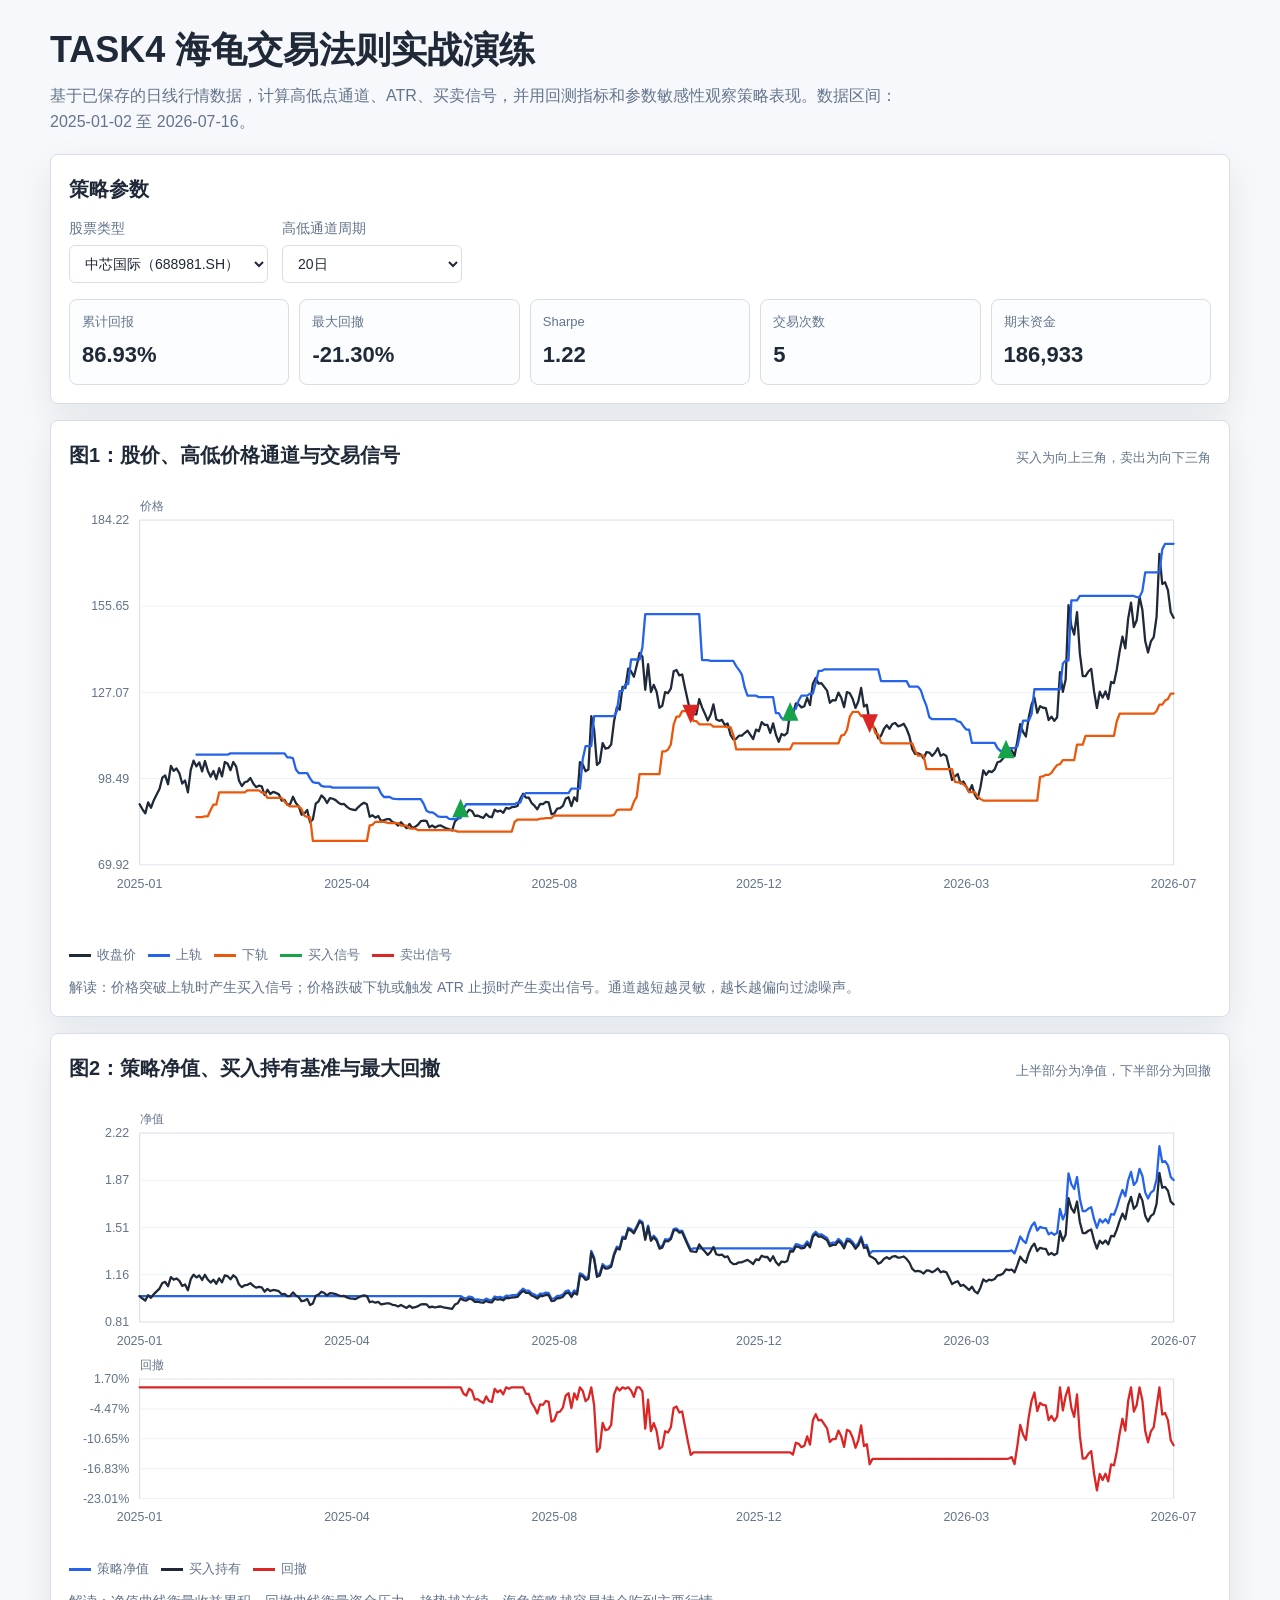
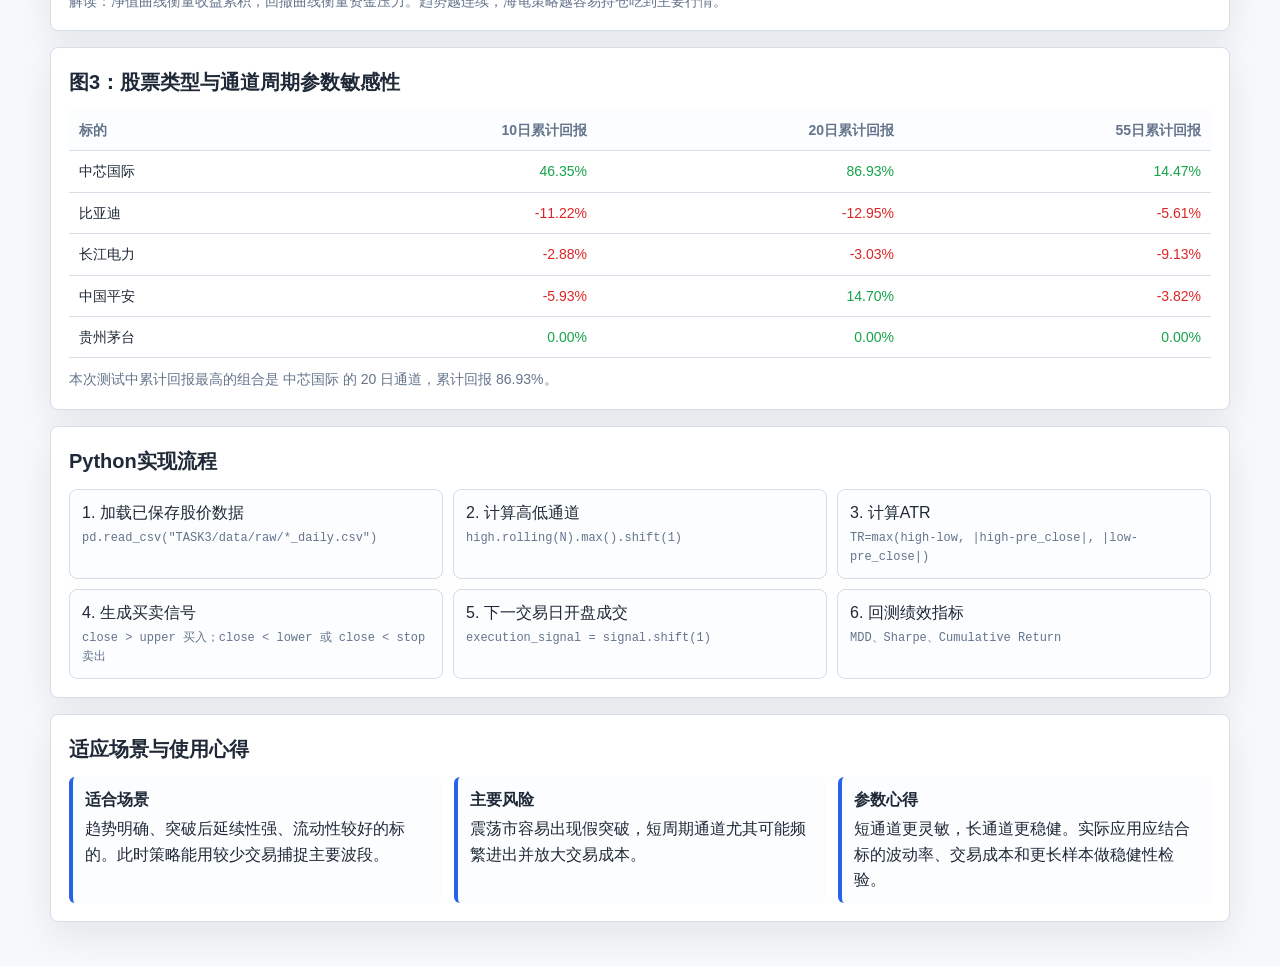
==== commit 2afba2e5: "chore: auto-update stock data (2026-07-16 17:59 Beijing)" ====
--- a/TASK4/index.html
+++ b/TASK4/index.html
@@ -269,7 +269,7 @@
 </main>
 
 <script>
-const DATA = {"generatedAt":"2026-07-15 09:52","dateRange":{"start":"2025-01-02","end":"2026-07-15"},"stocks":[{"code":"688981.SH","name":"中芯国际"},{"code":"002594.SZ","name":"比亚迪"},{"code":"600900.SH","name":"长江电力"},{"code":"601318.SH","name":"中国平安"},{"code":"600519.SH","name":"贵州茅台"}],"windows":[10,20,55],"defaultStock":"688981.SH","defaultWindow":20,"initialCapital":100000.0,"combos":{"688981.SH":{"10":{"metrics":{"cumulative_return":0.480108,"annualized_return":0.311884,"max_drawdown":-0.217551,"sharpe_ratio":0.879623,"trade_count":11.0,"round_trip_count":5.0,"final_equity":148010.760154,"win_rate":0.6,"holding_ratio":0.392857,"buy_hold_return":0.707857},"rows":[{"date":"2025-01-02","close":89.9607,"upper":null,"lower":null,"atr":null,"stop":null,"signal":0,"nav":1.0,"benchmark":1.0,"drawdown":0.0},{"date":"2025-01-03","close":88.3107,"upper":null,"lower":null,"atr":null,"stop":null,"signal":0,"nav":1.0,"benchmark":0.98166,"drawdown":0.0},{"date":"2025-01-06","close":86.9407,"upper":null,"lower":null,"atr":null,"stop":null,"signal":0,"nav":1.0,"benchmark":0.96643,"drawdown":0.0},{"date":"2025-01-07","close":90.6007,"upper":null,"lower":null,"atr":null,"stop":null,"signal":0,"nav":1.0,"benchmark":1.00711,"drawdown":0.0},{"date":"2025-01-08","close":88.8207,"upper":null,"lower":null,"atr":null,"stop":null,"signal":0,"nav":1.0,"benchmark":0.98733,"drawdown":0.0},{"date":"2025-01-09","close":91.3207,"upper":null,"lower":null,"atr":null,"stop":null,"signal":0,"nav":1.0,"benchmark":1.01512,"drawdown":0.0},{"date":"2025-01-10","close":93.1807,"upper":null,"lower":null,"atr":null,"stop":null,"signal":0,"nav":1.0,"benchmark":1.03579,"drawdown":0.0},{"date":"2025-01-13","close":95.0208,"upper":null,"lower":null,"atr":null,"stop":null,"signal":0,"nav":1.0,"benchmark":1.05625,"drawdown":0.0},{"date":"2025-01-14","close":98.7708,"upper":null,"lower":null,"atr":null,"stop":null,"signal":0,"nav":1.0,"benchmark":1.09793,"drawdown":0.0},{"date":"2025-01-15","close":99.5508,"upper":null,"lower":null,"atr":null,"stop":null,"signal":0,"nav":1.0,"benchmark":1.1066,"drawdown":0.0},{"date":"2025-01-16","close":96.6008,"upper":102.2908,"lower":85.7207,"atr":null,"stop":null,"signal":0,"nav":1.0,"benchmark":1.07381,"drawdown":0.0},{"date":"2025-01-17","close":102.7008,"upper":104.4608,"lower":85.7207,"atr":null,"stop":null,"signal":0,"nav":1.0,"benchmark":1.14162,"drawdown":0.0},{"date":"2025-01-20","close":101.0508,"upper":104.7708,"lower":85.7207,"atr":null,"stop":null,"signal":0,"nav":1.0,"benchmark":1.12328,"drawdown":0.0},{"date":"2025-01-21","close":101.8409,"upper":104.7708,"lower":85.9907,"atr":null,"stop":null,"signal":0,"nav":1.0,"benchmark":1.13206,"drawdown":0.0},{"date":"2025-01-22","close":100.2408,"upper":104.7708,"lower":85.9907,"atr":null,"stop":null,"signal":0,"nav":1.0,"benchmark":1.11427,"drawdown":0.0},{"date":"2025-01-23","close":96.8408,"upper":104.7708,"lower":88.1007,"atr":null,"stop":null,"signal":0,"nav":1.0,"benchmark":1.07648,"drawdown":0.0},{"date":"2025-01-24","close":97.8508,"upper":104.7708,"lower":89.8807,"atr":null,"stop":null,"signal":0,"nav":1.0,"benchmark":1.08771,"drawdown":0.0},{"date":"2025-01-27","close":93.9408,"upper":104.7708,"lower":89.8807,"atr":null,"stop":null,"signal":0,"nav":1.0,"benchmark":1.04424,"drawdown":0.0},{"date":"2025-02-05","close":101.3709,"upper":104.7708,"lower":93.9008,"atr":null,"stop":null,"signal":0,"nav":1.0,"benchmark":1.12683,"drawdown":0.0},{"date":"2025-02-06","close":104.4308,"upper":104.7708,"lower":93.9008,"atr":5.3145,"stop":null,"signal":0,"nav":1.0,"benchmark":1.16085,"drawdown":0.0},{"date":"2025-02-07","close":102.5308,"upper":106.4308,"lower":93.9008,"atr":5.2445,"stop":null,"signal":0,"nav":1.0,"benchmark":1.13973,"drawdown":0.0},{"date":"2025-02-10","close":103.8508,"upper":106.4308,"lower":93.9008,"atr":5.24,"stop":null,"signal":0,"nav":1.0,"benchmark":1.1544,"drawdown":0.0},{"date":"2025-02-11","close":100.8607,"upper":106.4308,"lower":93.9008,"atr":5.2205,"stop":null,"signal":0,"nav":1.0,"benchmark":1.12116,"drawdown":0.0},{"date":"2025-02-12","close":104.3208,"upper":106.4308,"lower":93.9008,"atr":5.2345,"stop":null,"signal":0,"nav":1.0,"benchmark":1.15963,"drawdown":0.0},{"date":"2025-02-13","close":101.1107,"upper":106.4308,"lower":93.9008,"atr":5.1735,"stop":null,"signal":0,"nav":1.0,"benchmark":1.12394,"drawdown":0.0},{"date":"2025-02-14","close":99.0807,"upper":106.4308,"lower":93.9008,"atr":5.0595,"stop":null,"signal":0,"nav":1.0,"benchmark":1.10138,"drawdown":0.0},{"date":"2025-02-17","close":101.0007,"upper":106.4308,"lower":93.9008,"atr":4.9365,"stop":null,"signal":0,"nav":1.0,"benchmark":1.12272,"drawdown":0.0},{"date":"2025-02-18","close":98.2806,"upper":106.4308,"lower":93.9008,"atr":4.7925,"stop":null,"signal":0,"nav":1.0,"benchmark":1.09248,"drawdown":0.0},{"date":"2025-02-19","close":101.9407,"upper":106.4308,"lower":98.1607,"atr":4.7695,"stop":null,"signal":0,"nav":1.0,"benchmark":1.13317,"drawdown":0.0},{"date":"2025-02-20","close":99.2107,"upper":106.4308,"lower":97.9107,"atr":4.673,"stop":null,"signal":0,"nav":1.0,"benchmark":1.10282,"drawdown":0.0},{"date":"2025-02-21","close":103.9808,"upper":105.2708,"lower":97.9107,"atr":4.6155,"stop":null,"signal":0,"nav":1.0,"benchmark":1.15585,"drawdown":0.0},{"date":"2025-02-24","close":103.4008,"upper":105.9208,"lower":97.9107,"atr":4.4455,"stop":null,"signal":0,"nav":1.0,"benchmark":1.1494,"drawdown":0.0},{"date":"2025-02-25","close":101.2808,"upper":106.8608,"lower":97.9107,"atr":4.502,"stop":null,"signal":0,"nav":1.0,"benchmark":1.12583,"drawdown":0.0},{"date":"2025-02-26","close":104.0008,"upper":106.8608,"lower":97.9107,"atr":4.609,"stop":null,"signal":0,"nav":1.0,"benchmark":1.15607,"drawdown":0.0},{"date":"2025-02-27","close":102.4407,"upper":106.8608,"lower":97.9107,"atr":4.6615,"stop":null,"signal":0,"nav":1.0,"benchmark":1.13873,"drawdown":0.0},{"date":"2025-02-28","close":97.7907,"upper":106.8608,"lower":97.9107,"atr":4.5415,"stop":null,"signal":0,"nav":1.0,"benchmark":1.08704,"drawdown":0.0},{"date":"2025-03-03","close":96.0007,"upper":106.8608,"lower":97.6707,"atr":4.595,"stop":null,"signal":0,"nav":1.0,"benchmark":1.06714,"drawdown":0.0},{"date":"2025-03-04","close":97.2807,"upper":106.8608,"lower":95.1807,"atr":4.5935,"stop":null,"signal":0,"nav":1.0,"benchmark":1.08137,"drawdown":0.0},{"date":"2025-03-05","close":97.5707,"upper":106.8608,"lower":94.6106,"atr":4.2505,"stop":null,"signal":0,"nav":1.0,"benchmark":1.08459,"drawdown":0.0},{"date":"2025-03-06","close":98.6606,"upper":106.8608,"lower":94.6106,"atr":4.0485,"stop":null,"signal":0,"nav":1.0,"benchmark":1.09671,"drawdown":0.0},{"date":"2025-03-07","close":96.8806,"upper":106.8608,"lower":94.6106,"atr":3.896,"stop":null,"signal":0,"nav":1.0,"benchmark":1.07692,"drawdown":0.0},{"date":"2025-03-10","close":95.6606,"upper":106.8608,"lower":94.6106,"atr":3.8345,"stop":null,"signal":0,"nav":1.0,"benchmark":1.06336,"drawdown":0.0},{"date":"2025-03-11","close":96.1206,"upper":105.5008,"lower":94.6106,"atr":3.786,"stop":null,"signal":0,"nav":1.0,"benchmark":1.06847,"drawdown":0.0},{"date":"2025-03-12","close":95.9006,"upper":105.5008,"lower":93.8006,"atr":3.6015,"stop":null,"signal":0,"nav":1.0,"benchmark":1.06603,"drawdown":0.0},{"date":"2025-03-13","close":92.9806,"upper":105.2108,"lower":93.8006,"atr":3.597,"stop":null,"signal":0,"nav":1.0,"benchmark":1.03357,"drawdown":0.0},{"date":"2025-03-14","close":94.8106,"upper":101.5908,"lower":92.1006,"atr":3.605,"stop":null,"signal":0,"nav":1.0,"benchmark":1.05391,"drawdown":0.0},{"date":"2025-03-17","close":93.3707,"upper":100.3006,"lower":92.1006,"atr":3.524,"stop":null,"signal":0,"nav":1.0,"benchmark":1.0379,"drawdown":0.0},{"date":"2025-03-18","close":94.1006,"upper":100.3006,"lower":92.1006,"atr":3.4905,"stop":null,"signal":0,"nav":1.0,"benchmark":1.04602,"drawdown":0.0},{"date":"2025-03-19","close":93.7507,"upper":100.3006,"lower":92.1006,"atr":3.3105,"stop":null,"signal":0,"nav":1.0,"benchmark":1.04213,"drawdown":0.0},{"date":"2025-03-20","close":93.2707,"upper":100.3006,"lower":92.1006,"atr":3.222,"stop":null,"signal":0,"nav":1.0,"benchmark":1.03679,"drawdown":0.0},{"date":"2025-03-21","close":91.2006,"upper":98.5506,"lower":92.1006,"atr":3.005,"stop":null,"signal":0,"nav":1.0,"benchmark":1.01378,"drawdown":0.0},{"date":"2025-03-24","close":91.4506,"upper":97.2906,"lower":90.9006,"atr":2.8555,"stop":null,"signal":0,"nav":1.0,"benchmark":1.01656,"drawdown":0.0},{"date":"2025-03-25","close":89.8706,"upper":97.0506,"lower":89.8106,"atr":2.774,"stop":null,"signal":0,"nav":1.0,"benchmark":0.999,"drawdown":0.0},{"date":"2025-03-26","close":90.0007,"upper":97.0506,"lower":89.2506,"atr":2.571,"stop":null,"signal":0,"nav":1.0,"benchmark":1.00044,"drawdown":0.0},{"date":"2025-03-27","close":92.4706,"upper":96.0806,"lower":89.2506,"atr":2.553,"stop":null,"signal":0,"nav":1.0,"benchmark":1.0279,"drawdown":0.0},{"date":"2025-03-28","close":90.4006,"upper":95.8006,"lower":89.2506,"atr":2.421,"stop":null,"signal":0,"nav":1.0,"benchmark":1.00489,"drawdown":0.0},{"date":"2025-03-31","close":89.3306,"upper":95.8006,"lower":89.2506,"atr":2.442,"stop":null,"signal":0,"nav":1.0,"benchmark":0.993,"drawdown":0.0},{"date":"2025-04-01","close":86.5006,"upper":95.8006,"lower":88.3606,"atr":2.397,"stop":null,"signal":0,"nav":1.0,"benchmark":0.96154,"drawdown":0.0},{"date":"2025-04-02","close":86.8506,"upper":94.5707,"lower":86.1906,"atr":2.3815,"stop":null,"signal":0,"nav":1.0,"benchmark":0.96543,"drawdown":0.0},{"date":"2025-04-03","close":88.0906,"upper":94.2907,"lower":85.7206,"atr":2.41,"stop":null,"signal":0,"nav":1.0,"benchmark":0.97921,"drawdown":0.0},{"date":"2025-04-07","close":84.0005,"upper":93.7806,"lower":85.7206,"atr":2.8175,"stop":null,"signal":0,"nav":1.0,"benchmark":0.93375,"drawdown":0.0},{"date":"2025-04-08","close":85.0005,"upper":93.7806,"lower":77.8005,"atr":2.8475,"stop":null,"signal":0,"nav":1.0,"benchmark":0.94486,"drawdown":0.0},{"date":"2025-04-09","close":90.1806,"upper":93.7806,"lower":77.8005,"atr":3.142,"stop":null,"signal":0,"nav":1.0,"benchmark":1.00244,"drawdown":0.0},{"date":"2025-04-10","close":90.9505,"upper":93.7806,"lower":77.8005,"atr":3.193,"stop":null,"signal":0,"nav":1.0,"benchmark":1.011,"drawdown":0.0},{"date":"2025-04-11","close":92.9005,"upper":93.7806,"lower":77.8005,"atr":3.258,"stop":null,"signal":0,"nav":1.0,"benchmark":1.03268,"drawdown":0.0},{"date":"2025-04-14","close":92.0005,"upper":95.4805,"lower":77.8005,"atr":3.195,"stop":null,"signal":0,"nav":1.0,"benchmark":1.02267,"drawdown":0.0},{"date":"2025-04-15","close":90.3905,"upper":95.4805,"lower":77.8005,"atr":3.2235,"stop":null,"signal":0,"nav":1.0,"benchmark":1.00478,"drawdown":0.0},{"date":"2025-04-16","close":92.0005,"upper":95.4805,"lower":77.8005,"atr":3.2085,"stop":null,"signal":0,"nav":1.0,"benchmark":1.02267,"drawdown":0.0},{"date":"2025-04-17","close":91.8005,"upper":95.4805,"lower":77.8005,"atr":3.224,"stop":null,"signal":0,"nav":1.0,"benchmark":1.02045,"drawdown":0.0},{"date":"2025-04-18","close":91.3505,"upper":95.4805,"lower":77.8005,"atr":3.227,"stop":null,"signal":0,"nav":1.0,"benchmark":1.01545,"drawdown":0.0},{"date":"2025-04-21","close":90.5105,"upper":95.4805,"lower":77.8005,"atr":3.1895,"stop":null,"signal":0,"nav":1.0,"benchmark":1.00611,"drawdown":0.0},{"date":"2025-04-22","close":90.0105,"upper":95.4805,"lower":83.0005,"atr":3.1525,"stop":null,"signal":0,"nav":1.0,"benchmark":1.00055,"drawdown":0.0},{"date":"2025-04-23","close":90.0706,"upper":95.4805,"lower":83.1705,"atr":3.086,"stop":null,"signal":0,"nav":1.0,"benchmark":1.00122,"drawdown":0.0},{"date":"2025-04-24","close":89.1006,"upper":95.4805,"lower":89.6805,"atr":3.102,"stop":null,"signal":0,"nav":1.0,"benchmark":0.99044,"drawdown":0.0},{"date":"2025-04-25","close":88.4206,"upper":95.4805,"lower":88.5006,"atr":2.9575,"stop":null,"signal":0,"nav":1.0,"benchmark":0.98288,"drawdown":0.0},{"date":"2025-04-28","close":88.2306,"upper":93.5405,"lower":88.0306,"atr":2.9055,"stop":null,"signal":0,"nav":1.0,"benchmark":0.98077,"drawdown":0.0},{"date":"2025-04-29","close":88.0006,"upper":92.3805,"lower":88.0006,"atr":2.7745,"stop":null,"signal":0,"nav":1.0,"benchmark":0.97821,"drawdown":0.0},{"date":"2025-04-30","close":89.0506,"upper":92.3805,"lower":87.8006,"atr":2.667,"stop":null,"signal":0,"nav":1.0,"benchmark":0.98988,"drawdown":0.0},{"date":"2025-05-06","close":89.9006,"upper":92.3805,"lower":87.8006,"atr":2.6455,"stop":null,"signal":0,"nav":1.0,"benchmark":0.99933,"drawdown":0.0},{"date":"2025-05-07","close":90.5006,"upper":91.8805,"lower":87.8006,"atr":2.577,"stop":null,"signal":0,"nav":1.0,"benchmark":1.006,"drawdown":0.0},{"date":"2025-05-08","close":89.9805,"upper":91.7505,"lower":87.8006,"atr":2.122,"stop":null,"signal":0,"nav":1.0,"benchmark":1.00022,"drawdown":0.0},{"date":"2025-05-09","close":85.8306,"upper":91.6606,"lower":87.8006,"atr":2.191,"stop":null,"signal":0,"nav":1.0,"benchmark":0.95409,"drawdown":0.0},{"date":"2025-05-12","close":86.3206,"upper":91.6606,"lower":85.7206,"atr":1.8785,"stop":null,"signal":0,"nav":1.0,"benchmark":0.95954,"drawdown":0.0},{"date":"2025-05-13","close":85.5205,"upper":91.6606,"lower":84.1605,"atr":1.8565,"stop":null,"signal":0,"nav":1.0,"benchmark":0.95064,"drawdown":0.0},{"date":"2025-05-14","close":86.0605,"upper":91.6606,"lower":84.1605,"atr":1.666,"stop":null,"signal":0,"nav":1.0,"benchmark":0.95665,"drawdown":0.0},{"date":"2025-05-15","close":84.4205,"upper":91.6606,"lower":84.1605,"atr":1.659,"stop":null,"signal":0,"nav":1.0,"benchmark":0.93842,"drawdown":0.0},{"date":"2025-05-16","close":84.7006,"upper":91.6606,"lower":84.1605,"atr":1.588,"stop":null,"signal":0,"nav":1.0,"benchmark":0.94153,"drawdown":0.0},{"date":"2025-05-19","close":85.0106,"upper":91.6606,"lower":83.8806,"atr":1.5595,"stop":null,"signal":0,"nav":1.0,"benchmark":0.94497,"drawdown":0.0},{"date":"2025-05-20","close":85.0406,"upper":91.6606,"lower":83.7206,"atr":1.5315,"stop":null,"signal":0,"nav":1.0,"benchmark":0.94531,"drawdown":0.0},{"date":"2025-05-21","close":84.0706,"upper":91.6606,"lower":83.7206,"atr":1.5215,"stop":null,"signal":0,"nav":1.0,"benchmark":0.93453,"drawdown":0.0},{"date":"2025-05-22","close":83.8106,"upper":90.0905,"lower":83.7206,"atr":1.489,"stop":null,"signal":0,"nav":1.0,"benchmark":0.93164,"drawdown":0.0},{"date":"2025-05-23","close":82.9006,"upper":87.8206,"lower":83.7106,"atr":1.5,"stop":null,"signal":0,"nav":1.0,"benchmark":0.92152,"drawdown":0.0},{"date":"2025-05-26","close":84.0206,"upper":87.3006,"lower":82.8906,"atr":1.5455,"stop":null,"signal":0,"nav":1.0,"benchmark":0.93397,"drawdown":0.0},{"date":"2025-05-27","close":83.0005,"upper":87.3006,"lower":82.8906,"atr":1.5245,"stop":null,"signal":0,"nav":1.0,"benchmark":0.92263,"drawdown":0.0},{"date":"2025-05-28","close":82.0105,"upper":86.7505,"lower":82.8906,"atr":1.5105,"stop":null,"signal":0,"nav":1.0,"benchmark":0.91163,"drawdown":0.0},{"date":"2025-05-29","close":83.4405,"upper":85.9806,"lower":82.0005,"atr":1.5355,"stop":null,"signal":0,"nav":1.0,"benchmark":0.92752,"drawdown":0.0},{"date":"2025-05-30","close":82.0905,"upper":85.8206,"lower":81.9005,"atr":1.5745,"stop":null,"signal":0,"nav":1.0,"benchmark":0.91252,"drawdown":0.0},{"date":"2025-06-03","close":82.4705,"upper":85.8206,"lower":81.9005,"atr":1.5745,"stop":null,"signal":0,"nav":1.0,"benchmark":0.91674,"drawdown":0.0},{"date":"2025-06-04","close":83.1805,"upper":85.8206,"lower":81.3705,"atr":1.5625,"stop":null,"signal":0,"nav":1.0,"benchmark":0.92463,"drawdown":0.0},{"date":"2025-06-05","close":84.3906,"upper":85.1506,"lower":81.3705,"atr":1.558,"stop":null,"signal":0,"nav":1.0,"benchmark":0.93808,"drawdown":0.0},{"date":"2025-06-06","close":84.5605,"upper":84.8706,"lower":81.3705,"atr":1.5595,"stop":null,"signal":0,"nav":1.0,"benchmark":0.93997,"drawdown":0.0},{"date":"2025-06-09","close":84.4306,"upper":85.0005,"lower":81.3705,"atr":1.3955,"stop":null,"signal":0,"nav":1.0,"benchmark":0.93853,"drawdown":0.0},{"date":"2025-06-10","close":82.3205,"upper":85.0806,"lower":81.3705,"atr":1.411,"stop":null,"signal":0,"nav":1.0,"benchmark":0.91507,"drawdown":0.0},{"date":"2025-06-11","close":82.9105,"upper":85.0806,"lower":81.3705,"atr":1.3685,"stop":null,"signal":0,"nav":1.0,"benchmark":0.92163,"drawdown":0.0},{"date":"2025-06-12","close":82.2706,"upper":85.0806,"lower":81.3705,"atr":1.3375,"stop":null,"signal":0,"nav":1.0,"benchmark":0.91452,"drawdown":0.0},{"date":"2025-06-13","close":82.7906,"upper":85.0806,"lower":81.3705,"atr":1.3215,"stop":null,"signal":0,"nav":1.0,"benchmark":0.9203,"drawdown":0.0},{"date":"2025-06-16","close":82.9606,"upper":85.0806,"lower":81.3705,"atr":1.316,"stop":null,"signal":0,"nav":1.0,"benchmark":0.92219,"drawdown":0.0},{"date":"2025-06-17","close":82.4006,"upper":85.0806,"lower":81.3705,"atr":1.2935,"stop":null,"signal":0,"nav":1.0,"benchmark":0.91596,"drawdown":0.0},{"date":"2025-06-18","close":82.0106,"upper":85.0806,"lower":81.7106,"atr":1.303,"stop":null,"signal":0,"nav":1.0,"benchmark":0.91163,"drawdown":0.0},{"date":"2025-06-19","close":81.6505,"upper":85.0806,"lower":81.6606,"atr":1.314,"stop":null,"signal":0,"nav":1.0,"benchmark":0.90762,"drawdown":0.0},{"date":"2025-06-20","close":81.2805,"upper":85.0806,"lower":81.5105,"atr":1.334,"stop":null,"signal":0,"nav":1.0,"benchmark":0.90351,"drawdown":0.0},{"date":"2025-06-23","close":84.2505,"upper":85.0806,"lower":81.2205,"atr":1.4865,"stop":null,"signal":0,"nav":1.0,"benchmark":0.93653,"drawdown":0.0},{"date":"2025-06-24","close":85.1505,"upper":85.3005,"lower":80.9005,"atr":1.4615,"stop":null,"signal":0,"nav":1.0,"benchmark":0.94653,"drawdown":0.0},{"date":"2025-06-25","close":88.3904,"upper":85.3705,"lower":80.9005,"atr":1.574,"stop":null,"signal":1,"nav":1.0,"benchmark":0.98254,"drawdown":0.0},{"date":"2025-06-26","close":87.2804,"upper":88.5304,"lower":80.9005,"atr":1.651,"stop":85.2601,"signal":0,"nav":0.9873,"benchmark":0.97021,"drawdown":-0.0127},{"date":"2025-06-27","close":86.8804,"upper":89.9804,"lower":80.9005,"atr":1.644,"stop":85.2601,"signal":0,"nav":0.9829,"benchmark":0.96576,"drawdown":-0.0171},{"date":"2025-06-30","close":88.1704,"upper":89.9804,"lower":80.9005,"atr":1.7065,"stop":85.2601,"signal":0,"nav":0.99709,"benchmark":0.9801,"drawdown":-0.00291},{"date":"2025-07-01","close":87.7604,"upper":89.9804,"lower":80.9005,"atr":1.696,"stop":85.2601,"signal":0,"nav":0.99258,"benchmark":0.97554,"drawdown":-0.00742},{"date":"2025-07-02","close":86.1004,"upper":89.9804,"lower":80.9005,"atr":1.7405,"stop":85.2601,"signal":0,"nav":0.97432,"benchmark":0.95709,"drawdown":-0.02568},{"date":"2025-07-03","close":86.2404,"upper":89.9804,"lower":80.9005,"atr":1.696,"stop":85.2601,"signal":0,"nav":0.97586,"benchmark":0.95865,"drawdown":-0.02414},{"date":"2025-07-04","close":85.8004,"upper":89.9804,"lower":80.9005,"atr":1.752,"stop":85.2601,"signal":0,"nav":0.97102,"benchmark":0.95375,"drawdown":-0.02898},{"date":"2025-07-07","close":85.4804,"upper":89.9804,"lower":80.9005,"atr":1.7775,"stop":85.2601,"signal":0,"nav":0.9675,"benchmark":0.9502,"drawdown":-0.0325},{"date":"2025-07-08","close":86.7404,"upper":89.9804,"lower":84.0905,"atr":1.7375,"stop":85.2601,"signal":0,"nav":0.98136,"benchmark":0.9642,"drawdown":-0.01864},{"date":"2025-07-09","close":85.8503,"upper":89.9804,"lower":84.8604,"atr":1.751,"stop":85.2601,"signal":0,"nav":0.97157,"benchmark":0.95431,"drawdown":-0.02843},{"date":"2025-07-10","close":85.6703,"upper":89.9804,"lower":84.8604,"atr":1.742,"stop":85.2601,"signal":0,"nav":0.96959,"benchmark":0.95231,"drawdown":-0.03041},{"date":"2025-07-11","close":88.1603,"upper":89.6304,"lower":84.8604,"atr":1.8695,"stop":85.2601,"signal":0,"nav":0.99698,"benchmark":0.97999,"drawdown":-0.00302},{"date":"2025-07-14","close":87.5203,"upper":89.6304,"lower":84.8604,"atr":1.881,"stop":85.2601,"signal":0,"nav":0.98994,"benchmark":0.97287,"drawdown":-0.01006},{"date":"2025-07-15","close":87.8903,"upper":89.3403,"lower":84.8604,"atr":1.8925,"stop":85.2601,"signal":0,"nav":0.99401,"benchmark":0.97699,"drawdown":-0.00599},{"date":"2025-07-16","close":87.1203,"upper":89.3403,"lower":84.8604,"atr":1.9135,"stop":85.2601,"signal":0,"nav":0.98554,"benchmark":0.96843,"drawdown":-0.01446},{"date":"2025-07-17","close":88.7903,"upper":89.3403,"lower":84.8604,"atr":1.979,"stop":85.2601,"signal":0,"nav":1.00391,"benchmark":0.98699,"drawdown":0.0},{"date":"2025-07-18","close":88.5103,"upper":89.3403,"lower":84.8604,"atr":1.9705,"stop":85.2601,"signal":0,"nav":1.00083,"benchmark":0.98388,"drawdown":-0.00307},{"date":"2025-07-21","close":89.0203,"upper":89.3403,"lower":85.1804,"atr":1.8245,"stop":85.2601,"signal":0,"nav":1.00644,"benchmark":0.98955,"drawdown":0.0},{"date":"2025-07-22","close":89.0803,"upper":89.5203,"lower":85.1804,"atr":1.863,"stop":85.2601,"signal":0,"nav":1.0071,"benchmark":0.99021,"drawdown":0.0},{"date":"2025-07-23","close":89.3903,"upper":90.5503,"lower":85.4003,"atr":1.781,"stop":85.2601,"signal":0,"nav":1.01051,"benchmark":0.99366,"drawdown":0.0},{"date":"2025-07-24","close":91.7503,"upper":90.5503,"lower":85.4003,"atr":1.837,"stop":85.2601,"signal":0,"nav":1.03647,"benchmark":1.01989,"drawdown":0.0},{"date":"2025-07-25","close":93.4703,"upper":92.9003,"lower":85.4003,"atr":1.899,"stop":85.2601,"signal":0,"nav":1.05539,"benchmark":1.03901,"drawdown":0.0},{"date":"2025-07-28","close":92.1803,"upper":93.6803,"lower":86.3203,"atr":1.848,"stop":85.2601,"signal":0,"nav":1.0412,"benchmark":1.02467,"drawdown":-0.01345},{"date":"2025-07-29","close":92.1704,"upper":93.6903,"lower":86.3203,"atr":1.879,"stop":85.2601,"signal":0,"nav":1.04109,"benchmark":1.02456,"drawdown":-0.01355},{"date":"2025-07-30","close":90.3603,"upper":93.6903,"lower":86.3203,"atr":1.903,"stop":85.2601,"signal":0,"nav":1.02118,"benchmark":1.00444,"drawdown":-0.03241},{"date":"2025-07-31","close":89.5004,"upper":93.6903,"lower":86.3203,"atr":2.02,"stop":85.2601,"signal":0,"nav":1.01172,"benchmark":0.99488,"drawdown":-0.04138},{"date":"2025-08-01","close":88.2903,"upper":93.6903,"lower":87.9303,"atr":2.0185,"stop":85.2601,"signal":0,"nav":0.99841,"benchmark":0.98143,"drawdown":-0.05399},{"date":"2025-08-04","close":90.0703,"upper":93.6903,"lower":88.0203,"atr":2.0815,"stop":85.2601,"signal":0,"nav":1.01799,"benchmark":1.00122,"drawdown":-0.03544},{"date":"2025-08-05","close":90.0004,"upper":93.6903,"lower":87.8803,"atr":2.048,"stop":85.2601,"signal":0,"nav":1.01722,"benchmark":1.00044,"drawdown":-0.03617},{"date":"2025-08-06","close":90.7804,"upper":93.6903,"lower":87.8803,"atr":2.0545,"stop":85.2601,"signal":0,"nav":1.0258,"benchmark":1.00911,"drawdown":-0.02804},{"date":"2025-08-07","close":90.5904,"upper":93.6903,"lower":87.8803,"atr":2.1185,"stop":85.2601,"signal":0,"nav":1.02371,"benchmark":1.007,"drawdown":-0.03002},{"date":"2025-08-08","close":86.6604,"upper":93.6903,"lower":87.8803,"atr":2.118,"stop":85.2601,"signal":-1,"nav":0.98048,"benchmark":0.96331,"drawdown":-0.07098},{"date":"2025-08-11","close":86.9604,"upper":93.6903,"lower":86.6604,"atr":2.115,"stop":null,"signal":0,"nav":0.98034,"benchmark":0.96665,"drawdown":-0.07112},{"date":"2025-08-12","close":88.5204,"upper":92.7504,"lower":86.2204,"atr":2.232,"stop":null,"signal":0,"nav":0.98034,"benchmark":0.98399,"drawdown":-0.07112},{"date":"2025-08-13","close":88.6604,"upper":92.7504,"lower":86.2204,"atr":2.222,"stop":null,"signal":0,"nav":0.98034,"benchmark":0.98555,"drawdown":-0.07112},{"date":"2025-08-14","close":89.4604,"upper":92.7504,"lower":86.2204,"atr":2.284,"stop":null,"signal":0,"nav":0.98034,"benchmark":0.99444,"drawdown":-0.07112},{"date":"2025-08-15","close":91.8404,"upper":92.5804,"lower":86.2204,"atr":2.465,"stop":null,"signal":0,"nav":0.98034,"benchmark":1.02089,"drawdown":-0.07112},{"date":"2025-08-18","close":92.3105,"upper":93.3004,"lower":86.2204,"atr":2.5815,"stop":null,"signal":0,"nav":0.98034,"benchmark":1.02612,"drawdown":-0.07112},{"date":"2025-08-19","close":89.3504,"upper":95.1705,"lower":86.2204,"atr":2.6355,"stop":null,"signal":0,"nav":0.98034,"benchmark":0.99322,"drawdown":-0.07112},{"date":"2025-08-20","close":92.2804,"upper":95.1705,"lower":86.2204,"atr":2.756,"stop":null,"signal":0,"nav":0.98034,"benchmark":1.02579,"drawdown":-0.07112},{"date":"2025-08-21","close":91.0504,"upper":95.1705,"lower":86.2204,"atr":2.7265,"stop":null,"signal":0,"nav":0.98034,"benchmark":1.01211,"drawdown":-0.07112},{"date":"2025-08-22","close":103.9705,"upper":95.1705,"lower":86.2204,"atr":3.2895,"stop":null,"signal":1,"nav":0.98034,"benchmark":1.15573,"drawdown":-0.07112},{"date":"2025-08-25","close":103.1704,"upper":105.0005,"lower":86.2204,"atr":3.61,"stop":99.4426,"signal":0,"nav":0.95439,"benchmark":1.14684,"drawdown":-0.0957},{"date":"2025-08-26","close":100.9304,"upper":109.2404,"lower":86.4204,"atr":3.671,"stop":99.4426,"signal":0,"nav":0.93423,"benchmark":1.12194,"drawdown":-0.1148},{"date":"2025-08-27","close":101.5104,"upper":109.2404,"lower":88.0004,"atr":3.8545,"stop":99.4426,"signal":0,"nav":0.93945,"benchmark":1.12839,"drawdown":-0.10986},{"date":"2025-08-28","close":119.2205,"upper":109.2404,"lower":88.1904,"atr":4.5755,"stop":99.4426,"signal":0,"nav":1.09884,"benchmark":1.32525,"drawdown":0.0},{"date":"2025-08-29","close":114.7605,"upper":119.2205,"lower":88.1904,"atr":4.808,"stop":99.4426,"signal":0,"nav":1.0587,"benchmark":1.27567,"drawdown":-0.03653},{"date":"2025-09-09","close":102.9904,"upper":119.2205,"lower":88.1904,"atr":5.3485,"stop":99.4426,"signal":0,"nav":0.95277,"benchmark":1.14484,"drawdown":-0.13293},{"date":"2025-09-10","close":103.9104,"upper":119.2205,"lower":88.1904,"atr":5.49,"stop":99.4426,"signal":0,"nav":0.96105,"benchmark":1.15506,"drawdown":-0.1254},{"date":"2025-09-11","close":110.2805,"upper":119.2205,"lower":88.1904,"atr":6.0575,"stop":99.4426,"signal":0,"nav":1.01838,"benchmark":1.22587,"drawdown":-0.07322},{"date":"2025-09-12","close":108.4205,"upper":119.2205,"lower":90.8004,"atr":6.184,"stop":99.4426,"signal":0,"nav":1.00164,"benchmark":1.2052,"drawdown":-0.08846},{"date":"2025-09-15","close":108.6605,"upper":119.2205,"lower":92.4204,"atr":6.24,"stop":99.4426,"signal":0,"nav":1.0038,"benchmark":1.20787,"drawdown":-0.08649},{"date":"2025-09-16","close":109.7805,"upper":119.2205,"lower":99.9804,"atr":6.3805,"stop":99.4426,"signal":0,"nav":1.01388,"benchmark":1.22032,"drawdown":-0.07732},{"date":"2025-09-17","close":117.3905,"upper":119.2205,"lower":99.9804,"atr":6.7475,"stop":99.4426,"signal":0,"nav":1.08237,"benchmark":1.30491,"drawdown":-0.01499},{"date":"2025-09-18","close":122.1505,"upper":120.8005,"lower":99.9804,"atr":7.243,"stop":99.4426,"signal":0,"nav":1.12521,"benchmark":1.35782,"drawdown":0.0},{"date":"2025-09-19","close":121.3405,"upper":127.4905,"lower":99.9804,"atr":7.4115,"stop":99.4426,"signal":0,"nav":1.11792,"benchmark":1.34882,"drawdown":-0.00648},{"date":"2025-09-22","close":128.9206,"upper":127.4905,"lower":99.9804,"atr":7.7095,"stop":99.4426,"signal":0,"nav":1.18614,"benchmark":1.43308,"drawdown":0.0},{"date":"2025-09-23","close":128.5106,"upper":129.8306,"lower":99.9804,"atr":7.854,"stop":99.4426,"signal":0,"nav":1.18245,"benchmark":1.42852,"drawdown":-0.00311},{"date":"2025-09-24","close":134.9806,"upper":129.8306,"lower":99.9804,"atr":8.285,"stop":99.4426,"signal":0,"nav":1.24068,"benchmark":1.50044,"drawdown":0.0},{"date":"2025-09-25","close":134.1106,"upper":137.9806,"lower":99.9804,"atr":8.3445,"stop":99.4426,"signal":0,"nav":1.23285,"benchmark":1.49077,"drawdown":-0.00631},{"date":"2025-09-26","close":132.2706,"upper":137.9806,"lower":107.5005,"atr":8.4165,"stop":99.4426,"signal":0,"nav":1.21629,"benchmark":1.47032,"drawdown":-0.01966},{"date":"2025-09-29","close":136.0206,"upper":137.9806,"lower":107.5005,"atr":8.062,"stop":99.4426,"signal":0,"nav":1.25004,"benchmark":1.512,"drawdown":0.0},{"date":"2025-09-30","close":140.1306,"upper":137.9806,"lower":108.0905,"atr":7.954,"stop":99.4426,"signal":0,"nav":1.28703,"benchmark":1.55769,"drawdown":0.0},{"date":"2025-10-09","close":138.9107,"upper":142.0007,"lower":109.8004,"atr":8.602,"stop":99.4426,"signal":0,"nav":1.27605,"benchmark":1.54413,"drawdown":-0.00853},{"date":"2025-10-10","close":127.9506,"upper":153.0007,"lower":116.3505,"atr":8.884,"stop":99.4426,"signal":0,"nav":1.17741,"benchmark":1.42229,"drawdown":-0.08517},{"date":"2025-10-13","close":136.4707,"upper":153.0007,"lower":119.0505,"atr":8.5225,"stop":99.4426,"signal":0,"nav":1.25409,"benchmark":1.517,"drawdown":-0.02559},{"date":"2025-10-14","close":127.2007,"upper":153.0007,"lower":119.0505,"atr":8.7745,"stop":99.4426,"signal":0,"nav":1.17066,"benchmark":1.41396,"drawdown":-0.09042},{"date":"2025-10-15","close":129.5606,"upper":153.0007,"lower":122.6306,"atr":8.353,"stop":99.4426,"signal":0,"nav":1.1919,"benchmark":1.44019,"drawdown":-0.07391},{"date":"2025-10-16","close":127.3006,"upper":153.0007,"lower":124.6006,"atr":8.3455,"stop":99.4426,"signal":0,"nav":1.17156,"benchmark":1.41507,"drawdown":-0.08972},{"date":"2025-10-17","close":121.9806,"upper":153.0007,"lower":124.6006,"atr":8.027,"stop":99.4426,"signal":-1,"nav":1.12368,"benchmark":1.35593,"drawdown":-0.12692},{"date":"2025-10-20","close":122.6306,"upper":153.0007,"lower":120.8706,"atr":7.9775,"stop":null,"signal":0,"nav":1.1422,"benchmark":1.36316,"drawdown":-0.11253},{"date":"2025-10-21","close":127.1906,"upper":153.0007,"lower":120.8706,"atr":7.987,"stop":null,"signal":0,"nav":1.1422,"benchmark":1.41385,"drawdown":-0.11253},{"date":"2025-10-22","close":126.8106,"upper":153.0007,"lower":120.8706,"atr":8.0715,"stop":null,"signal":0,"nav":1.1422,"benchmark":1.40962,"drawdown":-0.11253},{"date":"2025-10-23","close":128.3006,"upper":153.0007,"lower":120.8706,"atr":7.745,"stop":null,"signal":0,"nav":1.1422,"benchmark":1.42618,"drawdown":-0.11253},{"date":"2025-10-24","close":134.0606,"upper":137.8007,"lower":120.8706,"atr":7.513,"stop":null,"signal":0,"nav":1.1422,"benchmark":1.49021,"drawdown":-0.11253},{"date":"2025-10-27","close":134.5006,"upper":137.8007,"lower":120.8706,"atr":7.4085,"stop":null,"signal":0,"nav":1.1422,"benchmark":1.4951,"drawdown":-0.11253},{"date":"2025-10-28","close":132.6907,"upper":137.8007,"lower":120.8706,"atr":7.0595,"stop":null,"signal":0,"nav":1.1422,"benchmark":1.47498,"drawdown":-0.11253},{"date":"2025-10-29","close":133.0006,"upper":137.5006,"lower":120.8706,"atr":6.9355,"stop":null,"signal":0,"nav":1.1422,"benchmark":1.47843,"drawdown":-0.11253},{"date":"2025-10-30","close":128.5506,"upper":137.5006,"lower":120.8706,"atr":6.5725,"stop":null,"signal":0,"nav":1.1422,"benchmark":1.42896,"drawdown":-0.11253},{"date":"2025-10-31","close":124.1805,"upper":137.5006,"lower":120.8706,"atr":6.524,"stop":null,"signal":0,"nav":1.1422,"benchmark":1.38039,"drawdown":-0.11253},{"date":"2025-11-03","close":120.2104,"upper":137.5006,"lower":121.6906,"atr":6.618,"stop":null,"signal":0,"nav":1.1422,"benchmark":1.33625,"drawdown":-0.11253},{"date":"2025-11-04","close":119.8804,"upper":137.5006,"lower":117.5504,"atr":6.458,"stop":null,"signal":0,"nav":1.1422,"benchmark":1.33259,"drawdown":-0.11253},{"date":"2025-11-05","close":119.7805,"upper":137.5006,"lower":117.5504,"atr":6.389,"stop":null,"signal":0,"nav":1.1422,"benchmark":1.33148,"drawdown":-0.11253},{"date":"2025-11-06","close":124.8505,"upper":137.5006,"lower":116.5005,"atr":5.8995,"stop":null,"signal":0,"nav":1.1422,"benchmark":1.38783,"drawdown":-0.11253},{"date":"2025-11-07","close":122.1106,"upper":137.5006,"lower":116.5005,"atr":5.4525,"stop":null,"signal":0,"nav":1.1422,"benchmark":1.35738,"drawdown":-0.11253},{"date":"2025-11-10","close":120.0105,"upper":137.5006,"lower":116.5005,"atr":5.138,"stop":null,"signal":0,"nav":1.1422,"benchmark":1.33403,"drawdown":-0.11253},{"date":"2025-11-11","close":117.7305,"upper":135.8007,"lower":116.5005,"atr":4.735,"stop":null,"signal":0,"nav":1.1422,"benchmark":1.30869,"drawdown":-0.11253},{"date":"2025-11-12","close":119.6306,"upper":134.5306,"lower":116.5005,"atr":4.6815,"stop":null,"signal":0,"nav":1.1422,"benchmark":1.32981,"drawdown":-0.11253},{"date":"2025-11-13","close":123.1006,"upper":133.0006,"lower":115.7406,"atr":4.774,"stop":null,"signal":0,"nav":1.1422,"benchmark":1.36838,"drawdown":-0.11253},{"date":"2025-11-14","close":118.1805,"upper":128.7005,"lower":115.7406,"atr":4.832,"stop":null,"signal":0,"nav":1.1422,"benchmark":1.31369,"drawdown":-0.11253},{"date":"2025-11-17","close":117.6305,"upper":125.9905,"lower":115.7406,"atr":4.7965,"stop":null,"signal":0,"nav":1.1422,"benchmark":1.30758,"drawdown":-0.11253},{"date":"2025-11-18","close":117.9605,"upper":125.9905,"lower":115.7406,"atr":4.687,"stop":null,"signal":0,"nav":1.1422,"benchmark":1.31124,"drawdown":-0.11253},{"date":"2025-11-19","close":116.2805,"upper":125.9905,"lower":115.7406,"atr":4.563,"stop":null,"signal":0,"nav":1.1422,"benchmark":1.29257,"drawdown":-0.11253},{"date":"2025-11-20","close":116.7805,"upper":125.9905,"lower":115.5105,"atr":4.439,"stop":null,"signal":0,"nav":1.1422,"benchmark":1.29813,"drawdown":-0.11253},{"date":"2025-11-21","close":113.0004,"upper":125.5006,"lower":115.5105,"atr":4.303,"stop":null,"signal":0,"nav":1.1422,"benchmark":1.25611,"drawdown":-0.11253},{"date":"2025-11-24","close":111.5104,"upper":125.5006,"lower":113.0004,"atr":4.309,"stop":null,"signal":0,"nav":1.1422,"benchmark":1.23955,"drawdown":-0.11253},{"date":"2025-11-25","close":111.6804,"upper":125.5006,"lower":108.1804,"atr":4.2485,"stop":null,"signal":0,"nav":1.1422,"benchmark":1.24144,"drawdown":-0.11253},{"date":"2025-11-26","close":112.7105,"upper":125.5006,"lower":108.1804,"atr":4.202,"stop":null,"signal":0,"nav":1.1422,"benchmark":1.25289,"drawdown":-0.11253},{"date":"2025-11-27","close":112.7105,"upper":125.5006,"lower":108.1804,"atr":4.1895,"stop":null,"signal":0,"nav":1.1422,"benchmark":1.25289,"drawdown":-0.11253},{"date":"2025-11-28","close":113.6004,"upper":125.5006,"lower":108.1804,"atr":4.099,"stop":null,"signal":0,"nav":1.1422,"benchmark":1.26278,"drawdown":-0.11253},{"date":"2025-12-01","close":114.4004,"upper":120.1805,"lower":108.1804,"atr":3.8715,"stop":null,"signal":0,"nav":1.1422,"benchmark":1.27167,"drawdown":-0.11253},{"date":"2025-12-02","close":113.0004,"upper":120.1805,"lower":108.1804,"atr":3.7735,"stop":null,"signal":0,"nav":1.1422,"benchmark":1.25611,"drawdown":-0.11253},{"date":"2025-12-03","close":111.6204,"upper":118.4905,"lower":108.1804,"atr":3.6715,"stop":null,"signal":0,"nav":1.1422,"benchmark":1.24077,"drawdown":-0.11253},{"date":"2025-12-04","close":114.7304,"upper":118.2905,"lower":108.1804,"atr":3.5485,"stop":null,"signal":0,"nav":1.1422,"benchmark":1.27534,"drawdown":-0.11253},{"date":"2025-12-05","close":114.1804,"upper":116.8005,"lower":108.1804,"atr":3.5275,"stop":null,"signal":0,"nav":1.1422,"benchmark":1.26922,"drawdown":-0.11253},{"date":"2025-12-08","close":117.2003,"upper":116.8005,"lower":108.1804,"atr":3.509,"stop":null,"signal":1,"nav":1.1422,"benchmark":1.30279,"drawdown":-0.11253},{"date":"2025-12-09","close":116.3203,"upper":118.0003,"lower":110.6105,"atr":3.4315,"stop":108.5853,"signal":0,"nav":1.14834,"benchmark":1.29301,"drawdown":-0.10776},{"date":"2025-12-10","close":116.3103,"upper":118.0003,"lower":110.6105,"atr":3.386,"stop":108.5853,"signal":0,"nav":1.14825,"benchmark":1.2929,"drawdown":-0.10783},{"date":"2025-12-11","close":113.6102,"upper":118.0003,"lower":110.9804,"atr":3.2915,"stop":108.5853,"signal":0,"nav":1.12395,"benchmark":1.26289,"drawdown":-0.12671},{"date":"2025-12-12","close":116.8003,"upper":118.0003,"lower":110.9804,"atr":3.202,"stop":108.5853,"signal":0,"nav":1.15266,"benchmark":1.29835,"drawdown":-0.1044},{"date":"2025-12-15","close":113.0102,"upper":118.0003,"lower":110.9804,"atr":3.253,"stop":108.5853,"signal":0,"nav":1.11855,"benchmark":1.25622,"drawdown":-0.13091},{"date":"2025-12-16","close":110.7002,"upper":118.0003,"lower":110.9804,"atr":3.2545,"stop":108.5853,"signal":-1,"nav":1.09776,"benchmark":1.23054,"drawdown":-0.14706},{"date":"2025-12-17","close":113.2903,"upper":118.0003,"lower":110.2702,"atr":3.294,"stop":null,"signal":0,"nav":1.09834,"benchmark":1.25933,"drawdown":-0.14661},{"date":"2025-12-18","close":112.8003,"upper":118.0003,"lower":110.1302,"atr":3.342,"stop":null,"signal":0,"nav":1.09834,"benchmark":1.25388,"drawdown":-0.14661},{"date":"2025-12-19","close":113.6303,"upper":118.0003,"lower":110.1302,"atr":3.287,"stop":null,"signal":0,"nav":1.09834,"benchmark":1.26311,"drawdown":-0.14661},{"date":"2025-12-22","close":120.4502,"upper":118.0003,"lower":110.1302,"atr":3.4115,"stop":null,"signal":1,"nav":1.09834,"benchmark":1.33892,"drawdown":-0.14661},{"date":"2025-12-23","close":119.9003,"upper":121.4402,"lower":110.1302,"atr":3.41,"stop":113.7013,"signal":0,"nav":1.0924,"benchmark":1.33281,"drawdown":-0.15122},{"date":"2025-12-24","close":123.4102,"upper":121.5803,"lower":110.1302,"atr":3.4695,"stop":113.7013,"signal":0,"nav":1.12399,"benchmark":1.37182,"drawdown":-0.12668},{"date":"2025-12-25","close":123.0802,"upper":124.3802,"lower":110.1302,"atr":3.424,"stop":113.7013,"signal":0,"nav":1.12102,"benchmark":1.36816,"drawdown":-0.12899},{"date":"2025-12-26","close":122.1003,"upper":125.9902,"lower":110.1302,"atr":3.47,"stop":113.7013,"signal":0,"nav":1.1122,"benchmark":1.35726,"drawdown":-0.13584},{"date":"2025-12-29","close":122.5003,"upper":125.9902,"lower":110.1302,"atr":3.5475,"stop":113.7013,"signal":0,"nav":1.1158,"benchmark":1.36171,"drawdown":-0.13304},{"date":"2025-12-30","close":125.2803,"upper":125.9902,"lower":110.1302,"atr":3.672,"stop":113.7013,"signal":0,"nav":1.14082,"benchmark":1.39261,"drawdown":-0.1136},{"date":"2025-12-31","close":122.8303,"upper":126.6903,"lower":110.1302,"atr":3.734,"stop":113.7013,"signal":0,"nav":1.11877,"benchmark":1.36538,"drawdown":-0.13073},{"date":"2026-01-05","close":129.9503,"upper":126.6903,"lower":112.7503,"atr":3.9135,"stop":113.7013,"signal":0,"nav":1.18285,"benchmark":1.44452,"drawdown":-0.08095},{"date":"2026-01-06","close":131.8403,"upper":130.1703,"lower":113.0003,"atr":4.066,"stop":113.7013,"signal":0,"nav":1.19986,"benchmark":1.46553,"drawdown":-0.06773},{"date":"2026-01-07","close":129.9803,"upper":134.2003,"lower":114.6002,"atr":4.0735,"stop":113.7013,"signal":0,"nav":1.18312,"benchmark":1.44486,"drawdown":-0.08074},{"date":"2026-01-08","close":130.1503,"upper":134.2003,"lower":119.0203,"atr":4.2425,"stop":113.7013,"signal":0,"nav":1.18465,"benchmark":1.44675,"drawdown":-0.07955},{"date":"2026-01-09","close":128.8803,"upper":134.6803,"lower":121.1102,"atr":4.204,"stop":113.7013,"signal":0,"nav":1.17322,"benchmark":1.43263,"drawdown":-0.08843},{"date":"2026-01-12","close":127.6603,"upper":134.6803,"lower":121.1602,"atr":4.169,"stop":113.7013,"signal":0,"nav":1.16224,"benchmark":1.41907,"drawdown":-0.09696},{"date":"2026-01-13","close":123.6303,"upper":134.6803,"lower":121.1602,"atr":4.1425,"stop":113.7013,"signal":0,"nav":1.12597,"benchmark":1.37427,"drawdown":-0.12514},{"date":"2026-01-14","close":124.4903,"upper":134.6803,"lower":122.0202,"atr":4.1575,"stop":113.7013,"signal":0,"nav":1.13371,"benchmark":1.38383,"drawdown":-0.11913},{"date":"2026-01-15","close":124.4402,"upper":134.6803,"lower":122.4003,"atr":4.162,"stop":113.7013,"signal":0,"nav":1.13326,"benchmark":1.38327,"drawdown":-0.11948},{"date":"2026-01-16","close":126.9903,"upper":134.6803,"lower":122.3302,"atr":4.1925,"stop":113.7013,"signal":0,"nav":1.15621,"benchmark":1.41162,"drawdown":-0.10164},{"date":"2026-01-19","close":125.2903,"upper":134.6803,"lower":122.3302,"atr":4.213,"stop":113.7013,"signal":0,"nav":1.14091,"benchmark":1.39272,"drawdown":-0.11353},{"date":"2026-01-20","close":122.1803,"upper":134.6803,"lower":122.3302,"atr":4.2635,"stop":113.7013,"signal":-1,"nav":1.11292,"benchmark":1.35815,"drawdown":-0.13528},{"date":"2026-01-21","close":127.1903,"upper":134.6803,"lower":121.8103,"atr":4.2885,"stop":null,"signal":0,"nav":1.10113,"benchmark":1.41384,"drawdown":-0.14444},{"date":"2026-01-22","close":126.8003,"upper":134.6803,"lower":120.5803,"atr":4.423,"stop":null,"signal":0,"nav":1.10113,"benchmark":1.40951,"drawdown":-0.14444},{"date":"2026-01-23","close":124.9603,"upper":130.8203,"lower":120.5803,"atr":4.366,"stop":null,"signal":0,"nav":1.10113,"benchmark":1.38905,"drawdown":-0.14444},{"date":"2026-01-26","close":121.9203,"upper":130.8203,"lower":120.5803,"atr":4.3985,"stop":null,"signal":0,"nav":1.10113,"benchmark":1.35526,"drawdown":-0.14444},{"date":"2026-01-27","close":124.0502,"upper":130.8203,"lower":120.5803,"atr":4.543,"stop":null,"signal":0,"nav":1.10113,"benchmark":1.37894,"drawdown":-0.14444},{"date":"2026-01-28","close":128.5503,"upper":130.8203,"lower":119.2202,"atr":4.6085,"stop":null,"signal":0,"nav":1.10113,"benchmark":1.42896,"drawdown":-0.14444},{"date":"2026-01-29","close":122.4003,"upper":130.8203,"lower":119.2202,"atr":4.7185,"stop":null,"signal":0,"nav":1.10113,"benchmark":1.3606,"drawdown":-0.14444},{"date":"2026-01-30","close":122.9703,"upper":130.8203,"lower":119.2202,"atr":4.772,"stop":null,"signal":0,"nav":1.10113,"benchmark":1.36693,"drawdown":-0.14444},{"date":"2026-02-02","close":117.0603,"upper":130.8203,"lower":119.2202,"atr":4.7135,"stop":null,"signal":0,"nav":1.10113,"benchmark":1.30124,"drawdown":-0.14444},{"date":"2026-02-03","close":116.0302,"upper":130.8203,"lower":116.8003,"atr":4.711,"stop":null,"signal":0,"nav":1.10113,"benchmark":1.28979,"drawdown":-0.14444},{"date":"2026-02-04","close":114.8402,"upper":130.8203,"lower":113.4602,"atr":4.6565,"stop":null,"signal":0,"nav":1.10113,"benchmark":1.27656,"drawdown":-0.14444},{"date":"2026-02-05","close":111.8002,"upper":130.8203,"lower":113.1502,"atr":4.5905,"stop":null,"signal":0,"nav":1.10113,"benchmark":1.24277,"drawdown":-0.14444},{"date":"2026-02-06","close":112.7002,"upper":128.9903,"lower":110.3902,"atr":4.6945,"stop":null,"signal":0,"nav":1.10113,"benchmark":1.25277,"drawdown":-0.14444},{"date":"2026-02-09","close":114.9302,"upper":128.9903,"lower":110.1402,"atr":4.666,"stop":null,"signal":0,"nav":1.10113,"benchmark":1.27756,"drawdown":-0.14444},{"date":"2026-02-10","close":116.2002,"upper":128.9903,"lower":110.1402,"atr":4.504,"stop":null,"signal":0,"nav":1.10113,"benchmark":1.29168,"drawdown":-0.14444},{"date":"2026-02-11","close":115.0102,"upper":128.9903,"lower":110.1402,"atr":4.434,"stop":null,"signal":0,"nav":1.10113,"benchmark":1.27845,"drawdown":-0.14444},{"date":"2026-02-12","close":116.5802,"upper":127.8103,"lower":110.1402,"atr":4.384,"stop":null,"signal":0,"nav":1.10113,"benchmark":1.2959,"drawdown":-0.14444},{"date":"2026-02-13","close":116.9301,"upper":124.9403,"lower":110.1402,"atr":4.286,"stop":null,"signal":0,"nav":1.10113,"benchmark":1.29979,"drawdown":-0.14444},{"date":"2026-02-24","close":115.8201,"upper":122.5903,"lower":110.1402,"atr":4.245,"stop":null,"signal":0,"nav":1.10113,"benchmark":1.28745,"drawdown":-0.14444},{"date":"2026-02-25","close":116.1302,"upper":118.8403,"lower":110.1402,"atr":4.1445,"stop":null,"signal":0,"nav":1.10113,"benchmark":1.2909,"drawdown":-0.14444},{"date":"2026-02-26","close":116.6502,"upper":118.1801,"lower":110.1402,"atr":3.876,"stop":null,"signal":0,"nav":1.10113,"benchmark":1.29668,"drawdown":-0.14444},{"date":"2026-02-27","close":115.0002,"upper":118.1801,"lower":110.1402,"atr":3.73,"stop":null,"signal":0,"nav":1.10113,"benchmark":1.27834,"drawdown":-0.14444},{"date":"2026-03-02","close":112.5302,"upper":118.1801,"lower":110.1402,"atr":3.698,"stop":null,"signal":0,"nav":1.10113,"benchmark":1.25088,"drawdown":-0.14444},{"date":"2026-03-03","close":108.3102,"upper":118.1801,"lower":112.3002,"atr":3.852,"stop":null,"signal":0,"nav":1.10113,"benchmark":1.20397,"drawdown":-0.14444},{"date":"2026-03-04","close":106.6902,"upper":118.1801,"lower":107.6902,"atr":3.705,"stop":null,"signal":0,"nav":1.10113,"benchmark":1.18596,"drawdown":-0.14444},{"date":"2026-03-05","close":106.9002,"upper":118.1801,"lower":106.1202,"atr":3.6165,"stop":null,"signal":0,"nav":1.10113,"benchmark":1.1883,"drawdown":-0.14444},{"date":"2026-03-06","close":106.5002,"upper":118.1801,"lower":106.0902,"atr":3.4055,"stop":null,"signal":0,"nav":1.10113,"benchmark":1.18385,"drawdown":-0.14444},{"date":"2026-03-09","close":105.1401,"upper":118.1801,"lower":106.0902,"atr":3.4055,"stop":null,"signal":0,"nav":1.10113,"benchmark":1.16873,"drawdown":-0.14444},{"date":"2026-03-10","close":107.2802,"upper":118.1801,"lower":101.6301,"atr":3.2275,"stop":null,"signal":0,"nav":1.10113,"benchmark":1.19252,"drawdown":-0.14444},{"date":"2026-03-11","close":107.1002,"upper":117.5002,"lower":101.6301,"atr":3.0485,"stop":null,"signal":0,"nav":1.10113,"benchmark":1.19052,"drawdown":-0.14444},{"date":"2026-03-12","close":106.0102,"upper":117.2302,"lower":101.6301,"atr":3.0845,"stop":null,"signal":0,"nav":1.10113,"benchmark":1.17841,"drawdown":-0.14444},{"date":"2026-03-13","close":107.0602,"upper":115.8702,"lower":101.6301,"atr":3.0285,"stop":null,"signal":0,"nav":1.10113,"benchmark":1.19008,"drawdown":-0.14444},{"date":"2026-03-16","close":108.6002,"upper":114.7502,"lower":101.6301,"atr":3.0465,"stop":null,"signal":0,"nav":1.10113,"benchmark":1.2072,"drawdown":-0.14444},{"date":"2026-03-17","close":106.0202,"upper":114.7502,"lower":101.6301,"atr":3.0585,"stop":null,"signal":0,"nav":1.10113,"benchmark":1.17852,"drawdown":-0.14444},{"date":"2026-03-18","close":106.6002,"upper":110.3202,"lower":101.6301,"atr":3.0375,"stop":null,"signal":0,"nav":1.10113,"benchmark":1.18496,"drawdown":-0.14444},{"date":"2026-03-19","close":105.9602,"upper":110.3202,"lower":101.6301,"atr":3.0615,"stop":null,"signal":0,"nav":1.10113,"benchmark":1.17785,"drawdown":-0.14444},{"date":"2026-03-20","close":102.1802,"upper":110.3202,"lower":101.6301,"atr":3.142,"stop":null,"signal":0,"nav":1.10113,"benchmark":1.13583,"drawdown":-0.14444},{"date":"2026-03-23","close":98.0401,"upper":110.3202,"lower":101.6301,"atr":3.26,"stop":null,"signal":0,"nav":1.10113,"benchmark":1.08981,"drawdown":-0.14444},{"date":"2026-03-24","close":99.2501,"upper":110.3202,"lower":97.4001,"atr":3.238,"stop":null,"signal":0,"nav":1.10113,"benchmark":1.10326,"drawdown":-0.14444},{"date":"2026-03-25","close":99.9901,"upper":110.3202,"lower":97.2501,"atr":3.2385,"stop":null,"signal":0,"nav":1.10113,"benchmark":1.11149,"drawdown":-0.14444},{"date":"2026-03-26","close":96.8801,"upper":110.3202,"lower":97.2501,"atr":3.2635,"stop":null,"signal":0,"nav":1.10113,"benchmark":1.07692,"drawdown":-0.14444},{"date":"2026-03-27","close":97.5002,"upper":110.3202,"lower":96.5501,"atr":3.273,"stop":null,"signal":0,"nav":1.10113,"benchmark":1.08381,"drawdown":-0.14444},{"date":"2026-03-30","close":95.8302,"upper":110.3202,"lower":95.8702,"atr":3.313,"stop":null,"signal":0,"nav":1.10113,"benchmark":1.06525,"drawdown":-0.14444},{"date":"2026-03-31","close":94.0502,"upper":108.5802,"lower":94.0002,"atr":3.13,"stop":null,"signal":0,"nav":1.10113,"benchmark":1.04546,"drawdown":-0.14444},{"date":"2026-04-01","close":96.3301,"upper":107.6902,"lower":94.0002,"atr":3.0835,"stop":null,"signal":0,"nav":1.10113,"benchmark":1.0708,"drawdown":-0.14444},{"date":"2026-04-02","close":93.2002,"upper":107.6902,"lower":94.0002,"atr":3.116,"stop":null,"signal":0,"nav":1.10113,"benchmark":1.03601,"drawdown":-0.14444},{"date":"2026-04-03","close":91.7802,"upper":105.7202,"lower":92.5102,"atr":3.1165,"stop":null,"signal":0,"nav":1.10113,"benchmark":1.02022,"drawdown":-0.14444},{"date":"2026-04-07","close":95.6201,"upper":101.9901,"lower":91.7602,"atr":3.1625,"stop":null,"signal":0,"nav":1.10113,"benchmark":1.06291,"drawdown":-0.14444},{"date":"2026-04-08","close":101.1802,"upper":100.9401,"lower":91.2001,"atr":3.328,"stop":null,"signal":1,"nav":1.10113,"benchmark":1.12472,"drawdown":-0.14444},{"date":"2026-04-09","close":99.7201,"upper":101.5402,"lower":91.2001,"atr":3.338,"stop":92.764,"signal":0,"nav":1.1041,"benchmark":1.10849,"drawdown":-0.14213},{"date":"2026-04-10","close":101.0101,"upper":101.5402,"lower":91.2001,"atr":3.3115,"stop":92.764,"signal":0,"nav":1.11829,"benchmark":1.12282,"drawdown":-0.13111},{"date":"2026-04-13","close":100.6401,"upper":102.7901,"lower":91.2001,"atr":3.299,"stop":92.764,"signal":0,"nav":1.11422,"benchmark":1.11871,"drawdown":-0.13427},{"date":"2026-04-14","close":101.5201,"upper":102.8001,"lower":91.2001,"atr":3.153,"stop":92.764,"signal":0,"nav":1.1239,"benchmark":1.12849,"drawdown":-0.12675},{"date":"2026-04-15","close":103.9101,"upper":102.8001,"lower":91.2001,"atr":3.2515,"stop":92.764,"signal":0,"nav":1.15019,"benchmark":1.15506,"drawdown":-0.10632},{"date":"2026-04-16","close":104.1801,"upper":106.1001,"lower":91.2001,"atr":3.27,"stop":92.764,"signal":0,"nav":1.15316,"benchmark":1.15806,"drawdown":-0.10402},{"date":"2026-04-17","close":105.2301,"upper":106.1001,"lower":91.2001,"atr":3.3125,"stop":92.764,"signal":0,"nav":1.16471,"benchmark":1.16973,"drawdown":-0.09504},{"date":"2026-04-20","close":107.9601,"upper":107.3001,"lower":91.2001,"atr":3.303,"stop":92.764,"signal":0,"nav":1.19474,"benchmark":1.20008,"drawdown":-0.07171},{"date":"2026-04-21","close":107.4601,"upper":108.6001,"lower":91.2001,"atr":3.1875,"stop":92.764,"signal":0,"nav":1.18924,"benchmark":1.19452,"drawdown":-0.07598},{"date":"2026-04-22","close":107.8701,"upper":108.6001,"lower":99.0202,"atr":3.1605,"stop":92.764,"signal":0,"nav":1.19375,"benchmark":1.19908,"drawdown":-0.07248},{"date":"2026-04-23","close":105.9801,"upper":108.6001,"lower":99.2001,"atr":3.272,"stop":92.764,"signal":0,"nav":1.17296,"benchmark":1.17807,"drawdown":-0.08863},{"date":"2026-04-24","close":110.9601,"upper":109.1201,"lower":99.7201,"atr":3.532,"stop":92.764,"signal":0,"nav":1.22774,"benchmark":1.23343,"drawdown":-0.04607},{"date":"2026-04-27","close":116.5801,"upper":113.2501,"lower":99.7201,"atr":3.7425,"stop":92.764,"signal":0,"nav":1.28956,"benchmark":1.2959,"drawdown":0.0},{"date":"2026-04-28","close":114.0001,"upper":117.6901,"lower":100.3801,"atr":3.7985,"stop":92.764,"signal":0,"nav":1.26118,"benchmark":1.26722,"drawdown":-0.02201},{"date":"2026-04-29","close":112.4701,"upper":117.6901,"lower":101.8001,"atr":3.8395,"stop":92.764,"signal":0,"nav":1.24435,"benchmark":1.25021,"drawdown":-0.03506},{"date":"2026-04-30","close":118.7301,"upper":117.6901,"lower":103.0001,"atr":4.0775,"stop":92.764,"signal":0,"nav":1.31321,"benchmark":1.3198,"drawdown":0.0},{"date":"2026-05-06","close":123.1,"upper":119.8801,"lower":103.2701,"atr":4.356,"stop":92.764,"signal":0,"nav":1.36128,"benchmark":1.36838,"drawdown":0.0},{"date":"2026-05-07","close":125.3401,"upper":128.12,"lower":104.6101,"atr":4.51,"stop":92.764,"signal":0,"nav":1.38592,"benchmark":1.39328,"drawdown":0.0},{"date":"2026-05-08","close":120.3101,"upper":128.12,"lower":104.6101,"atr":4.485,"stop":92.764,"signal":0,"nav":1.33059,"benchmark":1.33736,"drawdown":-0.03992},{"date":"2026-05-11","close":122.52,"upper":128.12,"lower":104.6101,"atr":4.402,"stop":92.764,"signal":0,"nav":1.3549,"benchmark":1.36193,"drawdown":-0.02238},{"date":"2026-05-12","close":121.9801,"upper":128.12,"lower":104.6101,"atr":4.574,"stop":92.764,"signal":0,"nav":1.34896,"benchmark":1.35593,"drawdown":-0.02667},{"date":"2026-05-13","close":121.8601,"upper":128.12,"lower":104.6101,"atr":4.7435,"stop":92.764,"signal":0,"nav":1.34764,"benchmark":1.35459,"drawdown":-0.02762},{"date":"2026-05-14","close":117.9001,"upper":128.12,"lower":109.7801,"atr":4.9415,"stop":92.764,"signal":0,"nav":1.30408,"benchmark":1.31057,"drawdown":-0.05905},{"date":"2026-05-15","close":119.0201,"upper":128.12,"lower":109.7801,"atr":5.2015,"stop":92.764,"signal":0,"nav":1.3164,"benchmark":1.32302,"drawdown":-0.05016},{"date":"2026-05-18","close":117.6201,"upper":128.12,"lower":109.7801,"atr":5.2095,"stop":92.764,"signal":0,"nav":1.301,"benchmark":1.30746,"drawdown":-0.06127},{"date":"2026-05-19","close":118.8201,"upper":128.12,"lower":113.3001,"atr":5.4195,"stop":92.764,"signal":0,"nav":1.3142,"benchmark":1.3208,"drawdown":-0.05175},{"date":"2026-05-20","close":133.8101,"upper":128.12,"lower":112.6801,"atr":6.1745,"stop":92.764,"signal":0,"nav":1.47909,"benchmark":1.48743,"drawdown":0.0},{"date":"2026-05-21","close":127.22,"upper":136.6301,"lower":112.6801,"atr":6.5215,"stop":92.764,"signal":0,"nav":1.4066,"benchmark":1.41417,"drawdown":-0.04901},{"date":"2026-05-22","close":131.33,"upper":137.63,"lower":112.6801,"atr":6.682,"stop":92.764,"signal":0,"nav":1.45181,"benchmark":1.45986,"drawdown":-0.01844},{"date":"2026-05-25","close":156.0,"upper":137.63,"lower":112.6801,"atr":7.9165,"stop":92.764,"signal":0,"nav":1.72318,"benchmark":1.73409,"drawdown":0.0},{"date":"2026-05-26","close":149.18,"upper":157.6,"lower":112.6801,"atr":8.2455,"stop":92.764,"signal":0,"nav":1.64816,"benchmark":1.65828,"drawdown":-0.04354},{"date":"2026-05-27","close":146.2199,"upper":157.6,"lower":112.6801,"atr":8.2395,"stop":92.764,"signal":0,"nav":1.6156,"benchmark":1.62538,"drawdown":-0.06243},{"date":"2026-05-28","close":153.7,"upper":157.6,"lower":112.6801,"atr":8.5555,"stop":92.764,"signal":0,"nav":1.69788,"benchmark":1.70852,"drawdown":-0.01468},{"date":"2026-05-29","close":139.91,"upper":159.05,"lower":112.6801,"atr":9.085,"stop":92.764,"signal":0,"nav":1.54619,"benchmark":1.55523,"drawdown":-0.10271},{"date":"2026-06-01","close":132.4401,"upper":159.05,"lower":112.6801,"atr":9.312,"stop":92.764,"signal":0,"nav":1.46402,"benchmark":1.4722,"drawdown":-0.1504},{"date":"2026-06-02","close":132.4801,"upper":159.05,"lower":112.6801,"atr":9.2515,"stop":92.764,"signal":0,"nav":1.46446,"benchmark":1.47264,"drawdown":-0.15014},{"date":"2026-06-03","close":134.0,"upper":159.05,"lower":117.5001,"atr":9.127,"stop":92.764,"signal":0,"nav":1.48118,"benchmark":1.48954,"drawdown":-0.14044},{"date":"2026-06-04","close":134.88,"upper":159.05,"lower":126.5,"atr":9.2425,"stop":92.764,"signal":0,"nav":1.49086,"benchmark":1.49932,"drawdown":-0.13482},{"date":"2026-06-05","close":127.3999,"upper":159.05,"lower":126.5,"atr":9.387,"stop":92.764,"signal":0,"nav":1.40858,"benchmark":1.41617,"drawdown":-0.18257},{"date":"2026-06-08","close":121.92,"upper":159.05,"lower":126.6999,"atr":9.544,"stop":92.764,"signal":-1,"nav":1.3483,"benchmark":1.35526,"drawdown":-0.21755},{"date":"2026-06-09","close":127.2999,"upper":159.05,"lower":120.0,"atr":9.629,"stop":null,"signal":0,"nav":1.365,"benchmark":1.41506,"drawdown":-0.20786},{"date":"2026-06-10","close":125.3399,"upper":159.05,"lower":120.0,"atr":9.64,"stop":null,"signal":0,"nav":1.365,"benchmark":1.39327,"drawdown":-0.20786},{"date":"2026-06-11","close":127.3998,"upper":159.05,"lower":120.0,"atr":9.5915,"stop":null,"signal":0,"nav":1.365,"benchmark":1.41617,"drawdown":-0.20786},{"date":"2026-06-12","close":124.8799,"upper":152.38,"lower":120.0,"atr":9.7615,"stop":null,"signal":0,"nav":1.365,"benchmark":1.38816,"drawdown":-0.20786},{"date":"2026-06-15","close":130.5198,"upper":140.8001,"lower":120.0,"atr":9.8305,"stop":null,"signal":0,"nav":1.365,"benchmark":1.45085,"drawdown":-0.20786},{"date":"2026-06-16","close":130.1399,"upper":138.75,"lower":120.0,"atr":9.841,"stop":null,"signal":0,"nav":1.365,"benchmark":1.44663,"drawdown":-0.20786},{"date":"2026-06-17","close":134.6999,"upper":138.75,"lower":120.0,"atr":9.2945,"stop":null,"signal":0,"nav":1.365,"benchmark":1.49732,"drawdown":-0.20786},{"date":"2026-06-18","close":140.6998,"upper":137.57,"lower":120.0,"atr":9.3555,"stop":null,"signal":1,"nav":1.365,"benchmark":1.56401,"drawdown":-0.20786},{"date":"2026-06-22","close":145.5898,"upper":144.6298,"lower":120.0,"atr":9.4715,"stop":122.097,"signal":0,"nav":1.40766,"benchmark":1.61837,"drawdown":-0.18311},{"date":"2026-06-23","close":141.6998,"upper":147.9998,"lower":120.0,"atr":8.593,"stop":122.097,"signal":0,"nav":1.37265,"benchmark":1.57513,"drawdown":-0.20342},{"date":"2026-06-24","close":151.5298,"upper":148.2998,"lower":120.8899,"atr":8.8195,"stop":122.097,"signal":0,"nav":1.46112,"benchmark":1.6844,"drawdown":-0.15208},{"date":"2026-06-25","close":156.8599,"upper":156.3498,"lower":123.0099,"atr":8.7765,"stop":122.097,"signal":0,"nav":1.50909,"benchmark":1.74365,"drawdown":-0.12424},{"date":"2026-06-26","close":148.7599,"upper":158.6599,"lower":123.0099,"atr":8.642,"stop":122.097,"signal":0,"nav":1.43619,"benchmark":1.65361,"drawdown":-0.16655},{"date":"2026-06-29","close":151.0,"upper":158.6599,"lower":124.3699,"atr":8.481,"stop":122.097,"signal":0,"nav":1.45635,"benchmark":1.67851,"drawdown":-0.15485},{"date":"2026-06-30","close":158.8199,"upper":158.6599,"lower":124.8898,"atr":8.576,"stop":122.097,"signal":0,"nav":1.52673,"benchmark":1.76544,"drawdown":-0.11401},{"date":"2026-07-01","close":154.4799,"upper":160.6599,"lower":126.6799,"atr":8.9945,"stop":122.097,"signal":0,"nav":1.48767,"benchmark":1.71719,"drawdown":-0.13667},{"date":"2026-07-02","close":144.0999,"upper":166.8799,"lower":126.6799,"atr":9.3105,"stop":122.097,"signal":0,"nav":1.39425,"benchmark":1.60181,"drawdown":-0.19089},{"date":"2026-07-03","close":140.3099,"upper":166.8799,"lower":132.8798,"atr":9.2445,"stop":122.097,"signal":0,"nav":1.36014,"benchmark":1.55968,"drawdown":-0.21068},{"date":"2026-07-06","close":143.99,"upper":166.8799,"lower":139.5998,"atr":9.4655,"stop":122.097,"signal":0,"nav":1.39326,"benchmark":1.60059,"drawdown":-0.19146},{"date":"2026-07-07","close":145.4199,"upper":166.8799,"lower":135.26,"atr":9.563,"stop":122.097,"signal":0,"nav":1.40613,"benchmark":1.61648,"drawdown":-0.18399},{"date":"2026-07-08","close":152.1,"upper":166.8799,"lower":135.26,"atr":9.925,"stop":122.097,"signal":0,"nav":1.46625,"benchmark":1.69074,"drawdown":-0.1491},{"date":"2026-07-09","close":173.0,"upper":166.8799,"lower":135.26,"atr":10.7115,"stop":122.097,"signal":0,"nav":1.65435,"benchmark":1.92306,"drawdown":-0.03994},{"date":"2026-07-10","close":163.02,"upper":174.51,"lower":135.26,"atr":11.096,"stop":122.097,"signal":0,"nav":1.56453,"benchmark":1.81212,"drawdown":-0.09207},{"date":"2026-07-13","close":163.58,"upper":176.34,"lower":135.26,"atr":11.1925,"stop":122.097,"signal":0,"nav":1.56957,"benchmark":1.81835,"drawdown":-0.08914},{"date":"2026-07-14","close":160.99,"upper":176.34,"lower":135.26,"atr":11.7205,"stop":122.097,"signal":0,"nav":1.54626,"benchmark":1.78956,"drawdown":-0.10267},{"date":"2026-07-15","close":153.64,"upper":176.34,"lower":135.26,"atr":12.0265,"stop":122.097,"signal":0,"nav":1.48011,"benchmark":1.70786,"drawdown":-0.14106}],"trades":[{"signalDate":"2025-06-25","tradeDate":"2025-06-26","action":"BUY","reason":"通道突破","price":88.4081,"shares":1100},{"signalDate":"2025-08-08","tradeDate":"2025-08-11","action":"SELL","reason":"跌破低点通道","price":86.6731,"shares":1100},{"signalDate":"2025-08-22","tradeDate":"2025-08-25","action":"BUY","reason":"通道突破","price":106.0216,"shares":900},{"signalDate":"2025-10-17","tradeDate":"2025-10-20","action":"SELL","reason":"跌破低点通道","price":124.0758,"shares":900},{"signalDate":"2025-12-08","tradeDate":"2025-12-09","action":"BUY","reason":"通道突破","price":115.6034,"shares":900},{"signalDate":"2025-12-16","tradeDate":"2025-12-17","action":"SELL","reason":"跌破低点通道","price":110.7981,"shares":900},{"signalDate":"2025-12-22","tradeDate":"2025-12-23","action":"BUY","reason":"通道突破","price":120.5244,"shares":900},{"signalDate":"2026-01-20","tradeDate":"2026-01-21","action":"SELL","reason":"跌破低点通道","price":120.9061,"shares":900},{"signalDate":"2026-04-08","tradeDate":"2026-04-09","action":"BUY","reason":"通道突破","price":99.42,"shares":1100},{"signalDate":"2026-06-08","tradeDate":"2026-06-09","action":"SELL","reason":"跌破低点通道","price":123.4752,"shares":1100},{"signalDate":"2026-06-18","tradeDate":"2026-06-22","action":"BUY","reason":"通道突破","price":140.808,"shares":900}]},"20":{"metrics":{"cumulative_return":0.891408,"annualized_return":0.554606,"max_drawdown":-0.21303,"sharpe_ratio":1.240682,"trade_count":5.0,"round_trip_count":2.0,"final_equity":189140.756924,"win_rate":0.5,"holding_ratio":0.458791,"buy_hold_return":0.707857},"rows":[{"date":"2025-01-02","close":89.9607,"upper":null,"lower":null,"atr":null,"stop":null,"signal":0,"nav":1.0,"benchmark":1.0,"drawdown":0.0},{"date":"2025-01-03","close":88.3107,"upper":null,"lower":null,"atr":null,"stop":null,"signal":0,"nav":1.0,"benchmark":0.98166,"drawdown":0.0},{"date":"2025-01-06","close":86.9407,"upper":null,"lower":null,"atr":null,"stop":null,"signal":0,"nav":1.0,"benchmark":0.96643,"drawdown":0.0},{"date":"2025-01-07","close":90.6007,"upper":null,"lower":null,"atr":null,"stop":null,"signal":0,"nav":1.0,"benchmark":1.00711,"drawdown":0.0},{"date":"2025-01-08","close":88.8207,"upper":null,"lower":null,"atr":null,"stop":null,"signal":0,"nav":1.0,"benchmark":0.98733,"drawdown":0.0},{"date":"2025-01-09","close":91.3207,"upper":null,"lower":null,"atr":null,"stop":null,"signal":0,"nav":1.0,"benchmark":1.01512,"drawdown":0.0},{"date":"2025-01-10","close":93.1807,"upper":null,"lower":null,"atr":null,"stop":null,"signal":0,"nav":1.0,"benchmark":1.03579,"drawdown":0.0},{"date":"2025-01-13","close":95.0208,"upper":null,"lower":null,"atr":null,"stop":null,"signal":0,"nav":1.0,"benchmark":1.05625,"drawdown":0.0},{"date":"2025-01-14","close":98.7708,"upper":null,"lower":null,"atr":null,"stop":null,"signal":0,"nav":1.0,"benchmark":1.09793,"drawdown":0.0},{"date":"2025-01-15","close":99.5508,"upper":null,"lower":null,"atr":null,"stop":null,"signal":0,"nav":1.0,"benchmark":1.1066,"drawdown":0.0},{"date":"2025-01-16","close":96.6008,"upper":null,"lower":null,"atr":null,"stop":null,"signal":0,"nav":1.0,"benchmark":1.07381,"drawdown":0.0},{"date":"2025-01-17","close":102.7008,"upper":null,"lower":null,"atr":null,"stop":null,"signal":0,"nav":1.0,"benchmark":1.14162,"drawdown":0.0},{"date":"2025-01-20","close":101.0508,"upper":null,"lower":null,"atr":null,"stop":null,"signal":0,"nav":1.0,"benchmark":1.12328,"drawdown":0.0},{"date":"2025-01-21","close":101.8409,"upper":null,"lower":null,"atr":null,"stop":null,"signal":0,"nav":1.0,"benchmark":1.13206,"drawdown":0.0},{"date":"2025-01-22","close":100.2408,"upper":null,"lower":null,"atr":null,"stop":null,"signal":0,"nav":1.0,"benchmark":1.11427,"drawdown":0.0},{"date":"2025-01-23","close":96.8408,"upper":null,"lower":null,"atr":null,"stop":null,"signal":0,"nav":1.0,"benchmark":1.07648,"drawdown":0.0},{"date":"2025-01-24","close":97.8508,"upper":null,"lower":null,"atr":null,"stop":null,"signal":0,"nav":1.0,"benchmark":1.08771,"drawdown":0.0},{"date":"2025-01-27","close":93.9408,"upper":null,"lower":null,"atr":null,"stop":null,"signal":0,"nav":1.0,"benchmark":1.04424,"drawdown":0.0},{"date":"2025-02-05","close":101.3709,"upper":null,"lower":null,"atr":null,"stop":null,"signal":0,"nav":1.0,"benchmark":1.12683,"drawdown":0.0},{"date":"2025-02-06","close":104.4308,"upper":null,"lower":null,"atr":5.3145,"stop":null,"signal":0,"nav":1.0,"benchmark":1.16085,"drawdown":0.0},{"date":"2025-02-07","close":102.5308,"upper":106.4308,"lower":85.7207,"atr":5.2445,"stop":null,"signal":0,"nav":1.0,"benchmark":1.13973,"drawdown":0.0},{"date":"2025-02-10","close":103.8508,"upper":106.4308,"lower":85.7207,"atr":5.24,"stop":null,"signal":0,"nav":1.0,"benchmark":1.1544,"drawdown":0.0},{"date":"2025-02-11","close":100.8607,"upper":106.4308,"lower":85.7207,"atr":5.2205,"stop":null,"signal":0,"nav":1.0,"benchmark":1.12116,"drawdown":0.0},{"date":"2025-02-12","close":104.3208,"upper":106.4308,"lower":85.9907,"atr":5.2345,"stop":null,"signal":0,"nav":1.0,"benchmark":1.15963,"drawdown":0.0},{"date":"2025-02-13","close":101.1107,"upper":106.4308,"lower":85.9907,"atr":5.1735,"stop":null,"signal":0,"nav":1.0,"benchmark":1.12394,"drawdown":0.0},{"date":"2025-02-14","close":99.0807,"upper":106.4308,"lower":88.1007,"atr":5.0595,"stop":null,"signal":0,"nav":1.0,"benchmark":1.10138,"drawdown":0.0},{"date":"2025-02-17","close":101.0007,"upper":106.4308,"lower":89.8807,"atr":4.9365,"stop":null,"signal":0,"nav":1.0,"benchmark":1.12272,"drawdown":0.0},{"date":"2025-02-18","close":98.2806,"upper":106.4308,"lower":89.8807,"atr":4.7925,"stop":null,"signal":0,"nav":1.0,"benchmark":1.09248,"drawdown":0.0},{"date":"2025-02-19","close":101.9407,"upper":106.4308,"lower":93.9008,"atr":4.7695,"stop":null,"signal":0,"nav":1.0,"benchmark":1.13317,"drawdown":0.0},{"date":"2025-02-20","close":99.2107,"upper":106.4308,"lower":93.9008,"atr":4.673,"stop":null,"signal":0,"nav":1.0,"benchmark":1.10282,"drawdown":0.0},{"date":"2025-02-21","close":103.9808,"upper":106.4308,"lower":93.9008,"atr":4.6155,"stop":null,"signal":0,"nav":1.0,"benchmark":1.15585,"drawdown":0.0},{"date":"2025-02-24","close":103.4008,"upper":106.4308,"lower":93.9008,"atr":4.4455,"stop":null,"signal":0,"nav":1.0,"benchmark":1.1494,"drawdown":0.0},{"date":"2025-02-25","close":101.2808,"upper":106.8608,"lower":93.9008,"atr":4.502,"stop":null,"signal":0,"nav":1.0,"benchmark":1.12583,"drawdown":0.0},{"date":"2025-02-26","close":104.0008,"upper":106.8608,"lower":93.9008,"atr":4.609,"stop":null,"signal":0,"nav":1.0,"benchmark":1.15607,"drawdown":0.0},{"date":"2025-02-27","close":102.4407,"upper":106.8608,"lower":93.9008,"atr":4.6615,"stop":null,"signal":0,"nav":1.0,"benchmark":1.13873,"drawdown":0.0},{"date":"2025-02-28","close":97.7907,"upper":106.8608,"lower":93.9008,"atr":4.5415,"stop":null,"signal":0,"nav":1.0,"benchmark":1.08704,"drawdown":0.0},{"date":"2025-03-03","close":96.0007,"upper":106.8608,"lower":93.9008,"atr":4.595,"stop":null,"signal":0,"nav":1.0,"benchmark":1.06714,"drawdown":0.0},{"date":"2025-03-04","close":97.2807,"upper":106.8608,"lower":93.9008,"atr":4.5935,"stop":null,"signal":0,"nav":1.0,"benchmark":1.08137,"drawdown":0.0},{"date":"2025-03-05","close":97.5707,"upper":106.8608,"lower":94.6106,"atr":4.2505,"stop":null,"signal":0,"nav":1.0,"benchmark":1.08459,"drawdown":0.0},{"date":"2025-03-06","close":98.6606,"upper":106.8608,"lower":94.6106,"atr":4.0485,"stop":null,"signal":0,"nav":1.0,"benchmark":1.09671,"drawdown":0.0},{"date":"2025-03-07","close":96.8806,"upper":106.8608,"lower":94.6106,"atr":3.896,"stop":null,"signal":0,"nav":1.0,"benchmark":1.07692,"drawdown":0.0},{"date":"2025-03-10","close":95.6606,"upper":106.8608,"lower":94.6106,"atr":3.8345,"stop":null,"signal":0,"nav":1.0,"benchmark":1.06336,"drawdown":0.0},{"date":"2025-03-11","close":96.1206,"upper":106.8608,"lower":94.6106,"atr":3.786,"stop":null,"signal":0,"nav":1.0,"benchmark":1.06847,"drawdown":0.0},{"date":"2025-03-12","close":95.9006,"upper":106.8608,"lower":93.8006,"atr":3.6015,"stop":null,"signal":0,"nav":1.0,"benchmark":1.06603,"drawdown":0.0},{"date":"2025-03-13","close":92.9806,"upper":106.8608,"lower":93.8006,"atr":3.597,"stop":null,"signal":0,"nav":1.0,"benchmark":1.03357,"drawdown":0.0},{"date":"2025-03-14","close":94.8106,"upper":106.8608,"lower":92.1006,"atr":3.605,"stop":null,"signal":0,"nav":1.0,"benchmark":1.05391,"drawdown":0.0},{"date":"2025-03-17","close":93.3707,"upper":106.8608,"lower":92.1006,"atr":3.524,"stop":null,"signal":0,"nav":1.0,"benchmark":1.0379,"drawdown":0.0},{"date":"2025-03-18","close":94.1006,"upper":106.8608,"lower":92.1006,"atr":3.4905,"stop":null,"signal":0,"nav":1.0,"benchmark":1.04602,"drawdown":0.0},{"date":"2025-03-19","close":93.7507,"upper":106.8608,"lower":92.1006,"atr":3.3105,"stop":null,"signal":0,"nav":1.0,"benchmark":1.04213,"drawdown":0.0},{"date":"2025-03-20","close":93.2707,"upper":106.8608,"lower":92.1006,"atr":3.222,"stop":null,"signal":0,"nav":1.0,"benchmark":1.03679,"drawdown":0.0},{"date":"2025-03-21","close":91.2006,"upper":106.8608,"lower":92.1006,"atr":3.005,"stop":null,"signal":0,"nav":1.0,"benchmark":1.01378,"drawdown":0.0},{"date":"2025-03-24","close":91.4506,"upper":106.8608,"lower":90.9006,"atr":2.8555,"stop":null,"signal":0,"nav":1.0,"benchmark":1.01656,"drawdown":0.0},{"date":"2025-03-25","close":89.8706,"upper":105.5008,"lower":89.8106,"atr":2.774,"stop":null,"signal":0,"nav":1.0,"benchmark":0.999,"drawdown":0.0},{"date":"2025-03-26","close":90.0007,"upper":105.5008,"lower":89.2506,"atr":2.571,"stop":null,"signal":0,"nav":1.0,"benchmark":1.00044,"drawdown":0.0},{"date":"2025-03-27","close":92.4706,"upper":105.2108,"lower":89.2506,"atr":2.553,"stop":null,"signal":0,"nav":1.0,"benchmark":1.0279,"drawdown":0.0},{"date":"2025-03-28","close":90.4006,"upper":101.5908,"lower":89.2506,"atr":2.421,"stop":null,"signal":0,"nav":1.0,"benchmark":1.00489,"drawdown":0.0},{"date":"2025-03-31","close":89.3306,"upper":100.3006,"lower":89.2506,"atr":2.442,"stop":null,"signal":0,"nav":1.0,"benchmark":0.993,"drawdown":0.0},{"date":"2025-04-01","close":86.5006,"upper":100.3006,"lower":88.3606,"atr":2.397,"stop":null,"signal":0,"nav":1.0,"benchmark":0.96154,"drawdown":0.0},{"date":"2025-04-02","close":86.8506,"upper":100.3006,"lower":86.1906,"atr":2.3815,"stop":null,"signal":0,"nav":1.0,"benchmark":0.96543,"drawdown":0.0},{"date":"2025-04-03","close":88.0906,"upper":100.3006,"lower":85.7206,"atr":2.41,"stop":null,"signal":0,"nav":1.0,"benchmark":0.97921,"drawdown":0.0},{"date":"2025-04-07","close":84.0005,"upper":98.5506,"lower":85.7206,"atr":2.8175,"stop":null,"signal":0,"nav":1.0,"benchmark":0.93375,"drawdown":0.0},{"date":"2025-04-08","close":85.0005,"upper":97.2906,"lower":77.8005,"atr":2.8475,"stop":null,"signal":0,"nav":1.0,"benchmark":0.94486,"drawdown":0.0},{"date":"2025-04-09","close":90.1806,"upper":97.0506,"lower":77.8005,"atr":3.142,"stop":null,"signal":0,"nav":1.0,"benchmark":1.00244,"drawdown":0.0},{"date":"2025-04-10","close":90.9505,"upper":97.0506,"lower":77.8005,"atr":3.193,"stop":null,"signal":0,"nav":1.0,"benchmark":1.011,"drawdown":0.0},{"date":"2025-04-11","close":92.9005,"upper":96.0806,"lower":77.8005,"atr":3.258,"stop":null,"signal":0,"nav":1.0,"benchmark":1.03268,"drawdown":0.0},{"date":"2025-04-14","close":92.0005,"upper":95.8006,"lower":77.8005,"atr":3.195,"stop":null,"signal":0,"nav":1.0,"benchmark":1.02267,"drawdown":0.0},{"date":"2025-04-15","close":90.3905,"upper":95.8006,"lower":77.8005,"atr":3.2235,"stop":null,"signal":0,"nav":1.0,"benchmark":1.00478,"drawdown":0.0},{"date":"2025-04-16","close":92.0005,"upper":95.8006,"lower":77.8005,"atr":3.2085,"stop":null,"signal":0,"nav":1.0,"benchmark":1.02267,"drawdown":0.0},{"date":"2025-04-17","close":91.8005,"upper":95.4805,"lower":77.8005,"atr":3.224,"stop":null,"signal":0,"nav":1.0,"benchmark":1.02045,"drawdown":0.0},{"date":"2025-04-18","close":91.3505,"upper":95.4805,"lower":77.8005,"atr":3.227,"stop":null,"signal":0,"nav":1.0,"benchmark":1.01545,"drawdown":0.0},{"date":"2025-04-21","close":90.5105,"upper":95.4805,"lower":77.8005,"atr":3.1895,"stop":null,"signal":0,"nav":1.0,"benchmark":1.00611,"drawdown":0.0},{"date":"2025-04-22","close":90.0105,"upper":95.4805,"lower":77.8005,"atr":3.1525,"stop":null,"signal":0,"nav":1.0,"benchmark":1.00055,"drawdown":0.0},{"date":"2025-04-23","close":90.0706,"upper":95.4805,"lower":77.8005,"atr":3.086,"stop":null,"signal":0,"nav":1.0,"benchmark":1.00122,"drawdown":0.0},{"date":"2025-04-24","close":89.1006,"upper":95.4805,"lower":77.8005,"atr":3.102,"stop":null,"signal":0,"nav":1.0,"benchmark":0.99044,"drawdown":0.0},{"date":"2025-04-25","close":88.4206,"upper":95.4805,"lower":77.8005,"atr":2.9575,"stop":null,"signal":0,"nav":1.0,"benchmark":0.98288,"drawdown":0.0},{"date":"2025-04-28","close":88.2306,"upper":95.4805,"lower":77.8005,"atr":2.9055,"stop":null,"signal":0,"nav":1.0,"benchmark":0.98077,"drawdown":0.0},{"date":"2025-04-29","close":88.0006,"upper":95.4805,"lower":77.8005,"atr":2.7745,"stop":null,"signal":0,"nav":1.0,"benchmark":0.97821,"drawdown":0.0},{"date":"2025-04-30","close":89.0506,"upper":95.4805,"lower":77.8005,"atr":2.667,"stop":null,"signal":0,"nav":1.0,"benchmark":0.98988,"drawdown":0.0},{"date":"2025-05-06","close":89.9006,"upper":95.4805,"lower":77.8005,"atr":2.6455,"stop":null,"signal":0,"nav":1.0,"benchmark":0.99933,"drawdown":0.0},{"date":"2025-05-07","close":90.5006,"upper":95.4805,"lower":77.8005,"atr":2.577,"stop":null,"signal":0,"nav":1.0,"benchmark":1.006,"drawdown":0.0},{"date":"2025-05-08","close":89.9805,"upper":95.4805,"lower":77.8005,"atr":2.122,"stop":null,"signal":0,"nav":1.0,"benchmark":1.00022,"drawdown":0.0},{"date":"2025-05-09","close":85.8306,"upper":95.4805,"lower":83.0005,"atr":2.191,"stop":null,"signal":0,"nav":1.0,"benchmark":0.95409,"drawdown":0.0},{"date":"2025-05-12","close":86.3206,"upper":95.4805,"lower":83.1705,"atr":1.8785,"stop":null,"signal":0,"nav":1.0,"benchmark":0.95954,"drawdown":0.0},{"date":"2025-05-13","close":85.5205,"upper":95.4805,"lower":84.1605,"atr":1.8565,"stop":null,"signal":0,"nav":1.0,"benchmark":0.95064,"drawdown":0.0},{"date":"2025-05-14","close":86.0605,"upper":95.4805,"lower":84.1605,"atr":1.666,"stop":null,"signal":0,"nav":1.0,"benchmark":0.95665,"drawdown":0.0},{"date":"2025-05-15","close":84.4205,"upper":93.5405,"lower":84.1605,"atr":1.659,"stop":null,"signal":0,"nav":1.0,"benchmark":0.93842,"drawdown":0.0},{"date":"2025-05-16","close":84.7006,"upper":92.3805,"lower":84.1605,"atr":1.588,"stop":null,"signal":0,"nav":1.0,"benchmark":0.94153,"drawdown":0.0},{"date":"2025-05-19","close":85.0106,"upper":92.3805,"lower":83.8806,"atr":1.5595,"stop":null,"signal":0,"nav":1.0,"benchmark":0.94497,"drawdown":0.0},{"date":"2025-05-20","close":85.0406,"upper":92.3805,"lower":83.7206,"atr":1.5315,"stop":null,"signal":0,"nav":1.0,"benchmark":0.94531,"drawdown":0.0},{"date":"2025-05-21","close":84.0706,"upper":91.8805,"lower":83.7206,"atr":1.5215,"stop":null,"signal":0,"nav":1.0,"benchmark":0.93453,"drawdown":0.0},{"date":"2025-05-22","close":83.8106,"upper":91.7505,"lower":83.7206,"atr":1.489,"stop":null,"signal":0,"nav":1.0,"benchmark":0.93164,"drawdown":0.0},{"date":"2025-05-23","close":82.9006,"upper":91.6606,"lower":83.7106,"atr":1.5,"stop":null,"signal":0,"nav":1.0,"benchmark":0.92152,"drawdown":0.0},{"date":"2025-05-26","close":84.0206,"upper":91.6606,"lower":82.8906,"atr":1.5455,"stop":null,"signal":0,"nav":1.0,"benchmark":0.93397,"drawdown":0.0},{"date":"2025-05-27","close":83.0005,"upper":91.6606,"lower":82.8906,"atr":1.5245,"stop":null,"signal":0,"nav":1.0,"benchmark":0.92263,"drawdown":0.0},{"date":"2025-05-28","close":82.0105,"upper":91.6606,"lower":82.8906,"atr":1.5105,"stop":null,"signal":0,"nav":1.0,"benchmark":0.91163,"drawdown":0.0},{"date":"2025-05-29","close":83.4405,"upper":91.6606,"lower":82.0005,"atr":1.5355,"stop":null,"signal":0,"nav":1.0,"benchmark":0.92752,"drawdown":0.0},{"date":"2025-05-30","close":82.0905,"upper":91.6606,"lower":81.9005,"atr":1.5745,"stop":null,"signal":0,"nav":1.0,"benchmark":0.91252,"drawdown":0.0},{"date":"2025-06-03","close":82.4705,"upper":91.6606,"lower":81.9005,"atr":1.5745,"stop":null,"signal":0,"nav":1.0,"benchmark":0.91674,"drawdown":0.0},{"date":"2025-06-04","close":83.1805,"upper":91.6606,"lower":81.3705,"atr":1.5625,"stop":null,"signal":0,"nav":1.0,"benchmark":0.92463,"drawdown":0.0},{"date":"2025-06-05","close":84.3906,"upper":91.6606,"lower":81.3705,"atr":1.558,"stop":null,"signal":0,"nav":1.0,"benchmark":0.93808,"drawdown":0.0},{"date":"2025-06-06","close":84.5605,"upper":90.0905,"lower":81.3705,"atr":1.5595,"stop":null,"signal":0,"nav":1.0,"benchmark":0.93997,"drawdown":0.0},{"date":"2025-06-09","close":84.4306,"upper":87.8206,"lower":81.3705,"atr":1.3955,"stop":null,"signal":0,"nav":1.0,"benchmark":0.93853,"drawdown":0.0},{"date":"2025-06-10","close":82.3205,"upper":87.3006,"lower":81.3705,"atr":1.411,"stop":null,"signal":0,"nav":1.0,"benchmark":0.91507,"drawdown":0.0},{"date":"2025-06-11","close":82.9105,"upper":87.3006,"lower":81.3705,"atr":1.3685,"stop":null,"signal":0,"nav":1.0,"benchmark":0.92163,"drawdown":0.0},{"date":"2025-06-12","close":82.2706,"upper":86.7505,"lower":81.3705,"atr":1.3375,"stop":null,"signal":0,"nav":1.0,"benchmark":0.91452,"drawdown":0.0},{"date":"2025-06-13","close":82.7906,"upper":85.9806,"lower":81.3705,"atr":1.3215,"stop":null,"signal":0,"nav":1.0,"benchmark":0.9203,"drawdown":0.0},{"date":"2025-06-16","close":82.9606,"upper":85.8206,"lower":81.3705,"atr":1.316,"stop":null,"signal":0,"nav":1.0,"benchmark":0.92219,"drawdown":0.0},{"date":"2025-06-17","close":82.4006,"upper":85.8206,"lower":81.3705,"atr":1.2935,"stop":null,"signal":0,"nav":1.0,"benchmark":0.91596,"drawdown":0.0},{"date":"2025-06-18","close":82.0106,"upper":85.8206,"lower":81.3705,"atr":1.303,"stop":null,"signal":0,"nav":1.0,"benchmark":0.91163,"drawdown":0.0},{"date":"2025-06-19","close":81.6505,"upper":85.1506,"lower":81.3705,"atr":1.314,"stop":null,"signal":0,"nav":1.0,"benchmark":0.90762,"drawdown":0.0},{"date":"2025-06-20","close":81.2805,"upper":85.0806,"lower":81.3705,"atr":1.334,"stop":null,"signal":0,"nav":1.0,"benchmark":0.90351,"drawdown":0.0},{"date":"2025-06-23","close":84.2505,"upper":85.0806,"lower":81.2205,"atr":1.4865,"stop":null,"signal":0,"nav":1.0,"benchmark":0.93653,"drawdown":0.0},{"date":"2025-06-24","close":85.1505,"upper":85.3005,"lower":80.9005,"atr":1.4615,"stop":null,"signal":0,"nav":1.0,"benchmark":0.94653,"drawdown":0.0},{"date":"2025-06-25","close":88.3904,"upper":85.3705,"lower":80.9005,"atr":1.574,"stop":null,"signal":1,"nav":1.0,"benchmark":0.98254,"drawdown":0.0},{"date":"2025-06-26","close":87.2804,"upper":88.5304,"lower":80.9005,"atr":1.651,"stop":85.2601,"signal":0,"nav":0.9873,"benchmark":0.97021,"drawdown":-0.0127},{"date":"2025-06-27","close":86.8804,"upper":89.9804,"lower":80.9005,"atr":1.644,"stop":85.2601,"signal":0,"nav":0.9829,"benchmark":0.96576,"drawdown":-0.0171},{"date":"2025-06-30","close":88.1704,"upper":89.9804,"lower":80.9005,"atr":1.7065,"stop":85.2601,"signal":0,"nav":0.99709,"benchmark":0.9801,"drawdown":-0.00291},{"date":"2025-07-01","close":87.7604,"upper":89.9804,"lower":80.9005,"atr":1.696,"stop":85.2601,"signal":0,"nav":0.99258,"benchmark":0.97554,"drawdown":-0.00742},{"date":"2025-07-02","close":86.1004,"upper":89.9804,"lower":80.9005,"atr":1.7405,"stop":85.2601,"signal":0,"nav":0.97432,"benchmark":0.95709,"drawdown":-0.02568},{"date":"2025-07-03","close":86.2404,"upper":89.9804,"lower":80.9005,"atr":1.696,"stop":85.2601,"signal":0,"nav":0.97586,"benchmark":0.95865,"drawdown":-0.02414},{"date":"2025-07-04","close":85.8004,"upper":89.9804,"lower":80.9005,"atr":1.752,"stop":85.2601,"signal":0,"nav":0.97102,"benchmark":0.95375,"drawdown":-0.02898},{"date":"2025-07-07","close":85.4804,"upper":89.9804,"lower":80.9005,"atr":1.7775,"stop":85.2601,"signal":0,"nav":0.9675,"benchmark":0.9502,"drawdown":-0.0325},{"date":"2025-07-08","close":86.7404,"upper":89.9804,"lower":80.9005,"atr":1.7375,"stop":85.2601,"signal":0,"nav":0.98136,"benchmark":0.9642,"drawdown":-0.01864},{"date":"2025-07-09","close":85.8503,"upper":89.9804,"lower":80.9005,"atr":1.751,"stop":85.2601,"signal":0,"nav":0.97157,"benchmark":0.95431,"drawdown":-0.02843},{"date":"2025-07-10","close":85.6703,"upper":89.9804,"lower":80.9005,"atr":1.742,"stop":85.2601,"signal":0,"nav":0.96959,"benchmark":0.95231,"drawdown":-0.03041},{"date":"2025-07-11","close":88.1603,"upper":89.9804,"lower":80.9005,"atr":1.8695,"stop":85.2601,"signal":0,"nav":0.99698,"benchmark":0.97999,"drawdown":-0.00302},{"date":"2025-07-14","close":87.5203,"upper":89.9804,"lower":80.9005,"atr":1.881,"stop":85.2601,"signal":0,"nav":0.98994,"benchmark":0.97287,"drawdown":-0.01006},{"date":"2025-07-15","close":87.8903,"upper":89.9804,"lower":80.9005,"atr":1.8925,"stop":85.2601,"signal":0,"nav":0.99401,"benchmark":0.97699,"drawdown":-0.00599},{"date":"2025-07-16","close":87.1203,"upper":89.9804,"lower":80.9005,"atr":1.9135,"stop":85.2601,"signal":0,"nav":0.98554,"benchmark":0.96843,"drawdown":-0.01446},{"date":"2025-07-17","close":88.7903,"upper":89.9804,"lower":80.9005,"atr":1.979,"stop":85.2601,"signal":0,"nav":1.00391,"benchmark":0.98699,"drawdown":0.0},{"date":"2025-07-18","close":88.5103,"upper":89.9804,"lower":80.9005,"atr":1.9705,"stop":85.2601,"signal":0,"nav":1.00083,"benchmark":0.98388,"drawdown":-0.00307},{"date":"2025-07-21","close":89.0203,"upper":89.9804,"lower":80.9005,"atr":1.8245,"stop":85.2601,"signal":0,"nav":1.00644,"benchmark":0.98955,"drawdown":0.0},{"date":"2025-07-22","close":89.0803,"upper":89.9804,"lower":84.0905,"atr":1.863,"stop":85.2601,"signal":0,"nav":1.0071,"benchmark":0.99021,"drawdown":0.0},{"date":"2025-07-23","close":89.3903,"upper":90.5503,"lower":84.8604,"atr":1.781,"stop":85.2601,"signal":0,"nav":1.01051,"benchmark":0.99366,"drawdown":0.0},{"date":"2025-07-24","close":91.7503,"upper":90.5503,"lower":84.8604,"atr":1.837,"stop":85.2601,"signal":0,"nav":1.03647,"benchmark":1.01989,"drawdown":0.0},{"date":"2025-07-25","close":93.4703,"upper":92.9003,"lower":84.8604,"atr":1.899,"stop":85.2601,"signal":0,"nav":1.05539,"benchmark":1.03901,"drawdown":0.0},{"date":"2025-07-28","close":92.1803,"upper":93.6803,"lower":84.8604,"atr":1.848,"stop":85.2601,"signal":0,"nav":1.0412,"benchmark":1.02467,"drawdown":-0.01345},{"date":"2025-07-29","close":92.1704,"upper":93.6903,"lower":84.8604,"atr":1.879,"stop":85.2601,"signal":0,"nav":1.04109,"benchmark":1.02456,"drawdown":-0.01355},{"date":"2025-07-30","close":90.3603,"upper":93.6903,"lower":84.8604,"atr":1.903,"stop":85.2601,"signal":0,"nav":1.02118,"benchmark":1.00444,"drawdown":-0.03241},{"date":"2025-07-31","close":89.5004,"upper":93.6903,"lower":84.8604,"atr":2.02,"stop":85.2601,"signal":0,"nav":1.01172,"benchmark":0.99488,"drawdown":-0.04138},{"date":"2025-08-01","close":88.2903,"upper":93.6903,"lower":84.8604,"atr":2.0185,"stop":85.2601,"signal":0,"nav":0.99841,"benchmark":0.98143,"drawdown":-0.05399},{"date":"2025-08-04","close":90.0703,"upper":93.6903,"lower":85.1804,"atr":2.0815,"stop":85.2601,"signal":0,"nav":1.01799,"benchmark":1.00122,"drawdown":-0.03544},{"date":"2025-08-05","close":90.0004,"upper":93.6903,"lower":85.1804,"atr":2.048,"stop":85.2601,"signal":0,"nav":1.01722,"benchmark":1.00044,"drawdown":-0.03617},{"date":"2025-08-06","close":90.7804,"upper":93.6903,"lower":85.4003,"atr":2.0545,"stop":85.2601,"signal":0,"nav":1.0258,"benchmark":1.00911,"drawdown":-0.02804},{"date":"2025-08-07","close":90.5904,"upper":93.6903,"lower":85.4003,"atr":2.1185,"stop":85.2601,"signal":0,"nav":1.02371,"benchmark":1.007,"drawdown":-0.03002},{"date":"2025-08-08","close":86.6604,"upper":93.6903,"lower":85.4003,"atr":2.118,"stop":85.2601,"signal":0,"nav":0.98048,"benchmark":0.96331,"drawdown":-0.07098},{"date":"2025-08-11","close":86.9604,"upper":93.6903,"lower":86.3203,"atr":2.115,"stop":85.2601,"signal":0,"nav":0.98378,"benchmark":0.96665,"drawdown":-0.06785},{"date":"2025-08-12","close":88.5204,"upper":93.6903,"lower":86.2204,"atr":2.232,"stop":85.2601,"signal":0,"nav":1.00094,"benchmark":0.98399,"drawdown":-0.05159},{"date":"2025-08-13","close":88.6604,"upper":93.6903,"lower":86.2204,"atr":2.222,"stop":85.2601,"signal":0,"nav":1.00248,"benchmark":0.98555,"drawdown":-0.05013},{"date":"2025-08-14","close":89.4604,"upper":93.6903,"lower":86.2204,"atr":2.284,"stop":85.2601,"signal":0,"nav":1.01128,"benchmark":0.99444,"drawdown":-0.04179},{"date":"2025-08-15","close":91.8404,"upper":93.6903,"lower":86.2204,"atr":2.465,"stop":85.2601,"signal":0,"nav":1.03746,"benchmark":1.02089,"drawdown":-0.01699},{"date":"2025-08-18","close":92.3105,"upper":93.6903,"lower":86.2204,"atr":2.5815,"stop":85.2601,"signal":0,"nav":1.04263,"benchmark":1.02612,"drawdown":-0.01209},{"date":"2025-08-19","close":89.3504,"upper":95.1705,"lower":86.2204,"atr":2.6355,"stop":85.2601,"signal":0,"nav":1.01007,"benchmark":0.99322,"drawdown":-0.04294},{"date":"2025-08-20","close":92.2804,"upper":95.1705,"lower":86.2204,"atr":2.756,"stop":85.2601,"signal":0,"nav":1.0423,"benchmark":1.02579,"drawdown":-0.0124},{"date":"2025-08-21","close":91.0504,"upper":95.1705,"lower":86.2204,"atr":2.7265,"stop":85.2601,"signal":0,"nav":1.02877,"benchmark":1.01211,"drawdown":-0.02522},{"date":"2025-08-22","close":103.9705,"upper":95.1705,"lower":86.2204,"atr":3.2895,"stop":85.2601,"signal":0,"nav":1.17089,"benchmark":1.15573,"drawdown":0.0},{"date":"2025-08-25","close":103.1704,"upper":105.0005,"lower":86.2204,"atr":3.61,"stop":85.2601,"signal":0,"nav":1.16209,"benchmark":1.14684,"drawdown":-0.00752},{"date":"2025-08-26","close":100.9304,"upper":109.2404,"lower":86.2204,"atr":3.671,"stop":85.2601,"signal":0,"nav":1.13745,"benchmark":1.12194,"drawdown":-0.02856},{"date":"2025-08-27","close":101.5104,"upper":109.2404,"lower":86.2204,"atr":3.8545,"stop":85.2601,"signal":0,"nav":1.14383,"benchmark":1.12839,"drawdown":-0.02311},{"date":"2025-08-28","close":119.2205,"upper":109.2404,"lower":86.2204,"atr":4.5755,"stop":85.2601,"signal":0,"nav":1.33864,"benchmark":1.32525,"drawdown":0.0},{"date":"2025-08-29","close":114.7605,"upper":119.2205,"lower":86.2204,"atr":4.808,"stop":85.2601,"signal":0,"nav":1.28958,"benchmark":1.27567,"drawdown":-0.03665},{"date":"2025-09-09","close":102.9904,"upper":119.2205,"lower":86.2204,"atr":5.3485,"stop":85.2601,"signal":0,"nav":1.16011,"benchmark":1.14484,"drawdown":-0.13337},{"date":"2025-09-10","close":103.9104,"upper":119.2205,"lower":86.2204,"atr":5.49,"stop":85.2601,"signal":0,"nav":1.17023,"benchmark":1.15506,"drawdown":-0.12581},{"date":"2025-09-11","close":110.2805,"upper":119.2205,"lower":86.2204,"atr":6.0575,"stop":85.2601,"signal":0,"nav":1.2403,"benchmark":1.22587,"drawdown":-0.07346},{"date":"2025-09-12","close":108.4205,"upper":119.2205,"lower":86.2204,"atr":6.184,"stop":85.2601,"signal":0,"nav":1.21984,"benchmark":1.2052,"drawdown":-0.08875},{"date":"2025-09-15","close":108.6605,"upper":119.2205,"lower":86.2204,"atr":6.24,"stop":85.2601,"signal":0,"nav":1.22248,"benchmark":1.20787,"drawdown":-0.08677},{"date":"2025-09-16","close":109.7805,"upper":119.2205,"lower":86.2204,"atr":6.3805,"stop":85.2601,"signal":0,"nav":1.2348,"benchmark":1.22032,"drawdown":-0.07757},{"date":"2025-09-17","close":117.3905,"upper":119.2205,"lower":86.4204,"atr":6.7475,"stop":85.2601,"signal":0,"nav":1.31851,"benchmark":1.30491,"drawdown":-0.01504},{"date":"2025-09-18","close":122.1505,"upper":120.8005,"lower":88.0004,"atr":7.243,"stop":85.2601,"signal":0,"nav":1.37087,"benchmark":1.35782,"drawdown":0.0},{"date":"2025-09-19","close":121.3405,"upper":127.4905,"lower":88.1904,"atr":7.4115,"stop":85.2601,"signal":0,"nav":1.36197,"benchmark":1.34882,"drawdown":-0.0065},{"date":"2025-09-22","close":128.9206,"upper":127.4905,"lower":88.1904,"atr":7.7095,"stop":85.2601,"signal":0,"nav":1.44535,"benchmark":1.43308,"drawdown":0.0},{"date":"2025-09-23","close":128.5106,"upper":129.8306,"lower":88.1904,"atr":7.854,"stop":85.2601,"signal":0,"nav":1.44084,"benchmark":1.42852,"drawdown":-0.00312},{"date":"2025-09-24","close":134.9806,"upper":129.8306,"lower":88.1904,"atr":8.285,"stop":85.2601,"signal":0,"nav":1.51201,"benchmark":1.50044,"drawdown":0.0},{"date":"2025-09-25","close":134.1106,"upper":137.9806,"lower":88.1904,"atr":8.3445,"stop":85.2601,"signal":0,"nav":1.50244,"benchmark":1.49077,"drawdown":-0.00633},{"date":"2025-09-26","close":132.2706,"upper":137.9806,"lower":90.8004,"atr":8.4165,"stop":85.2601,"signal":0,"nav":1.4822,"benchmark":1.47032,"drawdown":-0.01972},{"date":"2025-09-29","close":136.0206,"upper":137.9806,"lower":92.4204,"atr":8.062,"stop":85.2601,"signal":0,"nav":1.52345,"benchmark":1.512,"drawdown":0.0},{"date":"2025-09-30","close":140.1306,"upper":137.9806,"lower":99.9804,"atr":7.954,"stop":85.2601,"signal":0,"nav":1.56866,"benchmark":1.55769,"drawdown":0.0},{"date":"2025-10-09","close":138.9107,"upper":142.0007,"lower":99.9804,"atr":8.602,"stop":85.2601,"signal":0,"nav":1.55524,"benchmark":1.54413,"drawdown":-0.00855},{"date":"2025-10-10","close":127.9506,"upper":153.0007,"lower":99.9804,"atr":8.884,"stop":85.2601,"signal":0,"nav":1.43468,"benchmark":1.42229,"drawdown":-0.08541},{"date":"2025-10-13","close":136.4707,"upper":153.0007,"lower":99.9804,"atr":8.5225,"stop":85.2601,"signal":0,"nav":1.5284,"benchmark":1.517,"drawdown":-0.02566},{"date":"2025-10-14","close":127.2007,"upper":153.0007,"lower":99.9804,"atr":8.7745,"stop":85.2601,"signal":0,"nav":1.42643,"benchmark":1.41396,"drawdown":-0.09067},{"date":"2025-10-15","close":129.5606,"upper":153.0007,"lower":99.9804,"atr":8.353,"stop":85.2601,"signal":0,"nav":1.45239,"benchmark":1.44019,"drawdown":-0.07412},{"date":"2025-10-16","close":127.3006,"upper":153.0007,"lower":99.9804,"atr":8.3455,"stop":85.2601,"signal":0,"nav":1.42753,"benchmark":1.41507,"drawdown":-0.08997},{"date":"2025-10-17","close":121.9806,"upper":153.0007,"lower":99.9804,"atr":8.027,"stop":85.2601,"signal":0,"nav":1.36901,"benchmark":1.35593,"drawdown":-0.12728},{"date":"2025-10-20","close":122.6306,"upper":153.0007,"lower":107.5005,"atr":7.9775,"stop":85.2601,"signal":0,"nav":1.37616,"benchmark":1.36316,"drawdown":-0.12272},{"date":"2025-10-21","close":127.1906,"upper":153.0007,"lower":107.5005,"atr":7.987,"stop":85.2601,"signal":0,"nav":1.42632,"benchmark":1.41385,"drawdown":-0.09074},{"date":"2025-10-22","close":126.8106,"upper":153.0007,"lower":108.0905,"atr":8.0715,"stop":85.2601,"signal":0,"nav":1.42214,"benchmark":1.40962,"drawdown":-0.09341},{"date":"2025-10-23","close":128.3006,"upper":153.0007,"lower":109.8004,"atr":7.745,"stop":85.2601,"signal":0,"nav":1.43853,"benchmark":1.42618,"drawdown":-0.08296},{"date":"2025-10-24","close":134.0606,"upper":153.0007,"lower":116.3505,"atr":7.513,"stop":85.2601,"signal":0,"nav":1.50189,"benchmark":1.49021,"drawdown":-0.04257},{"date":"2025-10-27","close":134.5006,"upper":153.0007,"lower":119.0505,"atr":7.4085,"stop":85.2601,"signal":0,"nav":1.50673,"benchmark":1.4951,"drawdown":-0.03948},{"date":"2025-10-28","close":132.6907,"upper":153.0007,"lower":119.0505,"atr":7.0595,"stop":85.2601,"signal":0,"nav":1.48682,"benchmark":1.47498,"drawdown":-0.05217},{"date":"2025-10-29","close":133.0006,"upper":153.0007,"lower":120.8706,"atr":6.9355,"stop":85.2601,"signal":0,"nav":1.49023,"benchmark":1.47843,"drawdown":-0.05},{"date":"2025-10-30","close":128.5506,"upper":153.0007,"lower":120.8706,"atr":6.5725,"stop":85.2601,"signal":0,"nav":1.44128,"benchmark":1.42896,"drawdown":-0.0812},{"date":"2025-10-31","close":124.1805,"upper":153.0007,"lower":120.8706,"atr":6.524,"stop":85.2601,"signal":0,"nav":1.3932,"benchmark":1.38039,"drawdown":-0.11185},{"date":"2025-11-03","close":120.2104,"upper":153.0007,"lower":120.8706,"atr":6.618,"stop":85.2601,"signal":-1,"nav":1.34953,"benchmark":1.33625,"drawdown":-0.13969},{"date":"2025-11-04","close":119.8804,"upper":153.0007,"lower":117.5504,"atr":6.458,"stop":null,"signal":0,"nav":1.35756,"benchmark":1.33259,"drawdown":-0.13457},{"date":"2025-11-05","close":119.7805,"upper":153.0007,"lower":117.5504,"atr":6.389,"stop":null,"signal":0,"nav":1.35756,"benchmark":1.33148,"drawdown":-0.13457},{"date":"2025-11-06","close":124.8505,"upper":153.0007,"lower":116.5005,"atr":5.8995,"stop":null,"signal":0,"nav":1.35756,"benchmark":1.38783,"drawdown":-0.13457},{"date":"2025-11-07","close":122.1106,"upper":137.8007,"lower":116.5005,"atr":5.4525,"stop":null,"signal":0,"nav":1.35756,"benchmark":1.35738,"drawdown":-0.13457},{"date":"2025-11-10","close":120.0105,"upper":137.8007,"lower":116.5005,"atr":5.138,"stop":null,"signal":0,"nav":1.35756,"benchmark":1.33403,"drawdown":-0.13457},{"date":"2025-11-11","close":117.7305,"upper":137.8007,"lower":116.5005,"atr":4.735,"stop":null,"signal":0,"nav":1.35756,"benchmark":1.30869,"drawdown":-0.13457},{"date":"2025-11-12","close":119.6306,"upper":137.5006,"lower":116.5005,"atr":4.6815,"stop":null,"signal":0,"nav":1.35756,"benchmark":1.32981,"drawdown":-0.13457},{"date":"2025-11-13","close":123.1006,"upper":137.5006,"lower":115.7406,"atr":4.774,"stop":null,"signal":0,"nav":1.35756,"benchmark":1.36838,"drawdown":-0.13457},{"date":"2025-11-14","close":118.1805,"upper":137.5006,"lower":115.7406,"atr":4.832,"stop":null,"signal":0,"nav":1.35756,"benchmark":1.31369,"drawdown":-0.13457},{"date":"2025-11-17","close":117.6305,"upper":137.5006,"lower":115.7406,"atr":4.7965,"stop":null,"signal":0,"nav":1.35756,"benchmark":1.30758,"drawdown":-0.13457},{"date":"2025-11-18","close":117.9605,"upper":137.5006,"lower":115.7406,"atr":4.687,"stop":null,"signal":0,"nav":1.35756,"benchmark":1.31124,"drawdown":-0.13457},{"date":"2025-11-19","close":116.2805,"upper":137.5006,"lower":115.7406,"atr":4.563,"stop":null,"signal":0,"nav":1.35756,"benchmark":1.29257,"drawdown":-0.13457},{"date":"2025-11-20","close":116.7805,"upper":137.5006,"lower":115.5105,"atr":4.439,"stop":null,"signal":0,"nav":1.35756,"benchmark":1.29813,"drawdown":-0.13457},{"date":"2025-11-21","close":113.0004,"upper":137.5006,"lower":115.5105,"atr":4.303,"stop":null,"signal":0,"nav":1.35756,"benchmark":1.25611,"drawdown":-0.13457},{"date":"2025-11-24","close":111.5104,"upper":137.5006,"lower":113.0004,"atr":4.309,"stop":null,"signal":0,"nav":1.35756,"benchmark":1.23955,"drawdown":-0.13457},{"date":"2025-11-25","close":111.6804,"upper":135.8007,"lower":108.1804,"atr":4.2485,"stop":null,"signal":0,"nav":1.35756,"benchmark":1.24144,"drawdown":-0.13457},{"date":"2025-11-26","close":112.7105,"upper":134.5306,"lower":108.1804,"atr":4.202,"stop":null,"signal":0,"nav":1.35756,"benchmark":1.25289,"drawdown":-0.13457},{"date":"2025-11-27","close":112.7105,"upper":133.0006,"lower":108.1804,"atr":4.1895,"stop":null,"signal":0,"nav":1.35756,"benchmark":1.25289,"drawdown":-0.13457},{"date":"2025-11-28","close":113.6004,"upper":128.7005,"lower":108.1804,"atr":4.099,"stop":null,"signal":0,"nav":1.35756,"benchmark":1.26278,"drawdown":-0.13457},{"date":"2025-12-01","close":114.4004,"upper":125.9905,"lower":108.1804,"atr":3.8715,"stop":null,"signal":0,"nav":1.35756,"benchmark":1.27167,"drawdown":-0.13457},{"date":"2025-12-02","close":113.0004,"upper":125.9905,"lower":108.1804,"atr":3.7735,"stop":null,"signal":0,"nav":1.35756,"benchmark":1.25611,"drawdown":-0.13457},{"date":"2025-12-03","close":111.6204,"upper":125.9905,"lower":108.1804,"atr":3.6715,"stop":null,"signal":0,"nav":1.35756,"benchmark":1.24077,"drawdown":-0.13457},{"date":"2025-12-04","close":114.7304,"upper":125.9905,"lower":108.1804,"atr":3.5485,"stop":null,"signal":0,"nav":1.35756,"benchmark":1.27534,"drawdown":-0.13457},{"date":"2025-12-05","close":114.1804,"upper":125.5006,"lower":108.1804,"atr":3.5275,"stop":null,"signal":0,"nav":1.35756,"benchmark":1.26922,"drawdown":-0.13457},{"date":"2025-12-08","close":117.2003,"upper":125.5006,"lower":108.1804,"atr":3.509,"stop":null,"signal":0,"nav":1.35756,"benchmark":1.30279,"drawdown":-0.13457},{"date":"2025-12-09","close":116.3203,"upper":125.5006,"lower":108.1804,"atr":3.4315,"stop":null,"signal":0,"nav":1.35756,"benchmark":1.29301,"drawdown":-0.13457},{"date":"2025-12-10","close":116.3103,"upper":125.5006,"lower":108.1804,"atr":3.386,"stop":null,"signal":0,"nav":1.35756,"benchmark":1.2929,"drawdown":-0.13457},{"date":"2025-12-11","close":113.6102,"upper":125.5006,"lower":108.1804,"atr":3.2915,"stop":null,"signal":0,"nav":1.35756,"benchmark":1.26289,"drawdown":-0.13457},{"date":"2025-12-12","close":116.8003,"upper":125.5006,"lower":108.1804,"atr":3.202,"stop":null,"signal":0,"nav":1.35756,"benchmark":1.29835,"drawdown":-0.13457},{"date":"2025-12-15","close":113.0102,"upper":120.1805,"lower":108.1804,"atr":3.253,"stop":null,"signal":0,"nav":1.35756,"benchmark":1.25622,"drawdown":-0.13457},{"date":"2025-12-16","close":110.7002,"upper":120.1805,"lower":108.1804,"atr":3.2545,"stop":null,"signal":0,"nav":1.35756,"benchmark":1.23054,"drawdown":-0.13457},{"date":"2025-12-17","close":113.2903,"upper":118.4905,"lower":108.1804,"atr":3.294,"stop":null,"signal":0,"nav":1.35756,"benchmark":1.25933,"drawdown":-0.13457},{"date":"2025-12-18","close":112.8003,"upper":118.2905,"lower":108.1804,"atr":3.342,"stop":null,"signal":0,"nav":1.35756,"benchmark":1.25388,"drawdown":-0.13457},{"date":"2025-12-19","close":113.6303,"upper":118.0003,"lower":108.1804,"atr":3.287,"stop":null,"signal":0,"nav":1.35756,"benchmark":1.26311,"drawdown":-0.13457},{"date":"2025-12-22","close":120.4502,"upper":118.0003,"lower":108.1804,"atr":3.4115,"stop":null,"signal":1,"nav":1.35756,"benchmark":1.33892,"drawdown":-0.13457},{"date":"2025-12-23","close":119.9003,"upper":121.4402,"lower":110.1302,"atr":3.41,"stop":113.7013,"signal":0,"nav":1.3503,"benchmark":1.33281,"drawdown":-0.1392},{"date":"2025-12-24","close":123.4102,"upper":121.5803,"lower":110.1302,"atr":3.4695,"stop":113.7013,"signal":0,"nav":1.38891,"benchmark":1.37182,"drawdown":-0.11459},{"date":"2025-12-25","close":123.0802,"upper":124.3802,"lower":110.1302,"atr":3.424,"stop":113.7013,"signal":0,"nav":1.38528,"benchmark":1.36816,"drawdown":-0.1169},{"date":"2025-12-26","close":122.1003,"upper":125.9902,"lower":110.1302,"atr":3.47,"stop":113.7013,"signal":0,"nav":1.3745,"benchmark":1.35726,"drawdown":-0.12378},{"date":"2025-12-29","close":122.5003,"upper":125.9902,"lower":110.1302,"atr":3.5475,"stop":113.7013,"signal":0,"nav":1.3789,"benchmark":1.36171,"drawdown":-0.12097},{"date":"2025-12-30","close":125.2803,"upper":125.9902,"lower":110.1302,"atr":3.672,"stop":113.7013,"signal":0,"nav":1.40948,"benchmark":1.39261,"drawdown":-0.10148},{"date":"2025-12-31","close":122.8303,"upper":126.6903,"lower":110.1302,"atr":3.734,"stop":113.7013,"signal":0,"nav":1.38253,"benchmark":1.36538,"drawdown":-0.11866},{"date":"2026-01-05","close":129.9503,"upper":126.6903,"lower":110.1302,"atr":3.9135,"stop":113.7013,"signal":0,"nav":1.46085,"benchmark":1.44452,"drawdown":-0.06873},{"date":"2026-01-06","close":131.8403,"upper":130.1703,"lower":110.1302,"atr":4.066,"stop":113.7013,"signal":0,"nav":1.48164,"benchmark":1.46553,"drawdown":-0.05547},{"date":"2026-01-07","close":129.9803,"upper":134.2003,"lower":110.1302,"atr":4.0735,"stop":113.7013,"signal":0,"nav":1.46118,"benchmark":1.44486,"drawdown":-0.06852},{"date":"2026-01-08","close":130.1503,"upper":134.2003,"lower":110.1302,"atr":4.2425,"stop":113.7013,"signal":0,"nav":1.46305,"benchmark":1.44675,"drawdown":-0.06733},{"date":"2026-01-09","close":128.8803,"upper":134.6803,"lower":110.1302,"atr":4.204,"stop":113.7013,"signal":0,"nav":1.44908,"benchmark":1.43263,"drawdown":-0.07623},{"date":"2026-01-12","close":127.6603,"upper":134.6803,"lower":110.1302,"atr":4.169,"stop":113.7013,"signal":0,"nav":1.43566,"benchmark":1.41907,"drawdown":-0.08479},{"date":"2026-01-13","close":123.6303,"upper":134.6803,"lower":110.1302,"atr":4.1425,"stop":113.7013,"signal":0,"nav":1.39133,"benchmark":1.37427,"drawdown":-0.11305},{"date":"2026-01-14","close":124.4903,"upper":134.6803,"lower":110.1302,"atr":4.1575,"stop":113.7013,"signal":0,"nav":1.40079,"benchmark":1.38383,"drawdown":-0.10702},{"date":"2026-01-15","close":124.4402,"upper":134.6803,"lower":110.1302,"atr":4.162,"stop":113.7013,"signal":0,"nav":1.40024,"benchmark":1.38327,"drawdown":-0.10737},{"date":"2026-01-16","close":126.9903,"upper":134.6803,"lower":110.1302,"atr":4.1925,"stop":113.7013,"signal":0,"nav":1.42829,"benchmark":1.41162,"drawdown":-0.08948},{"date":"2026-01-19","close":125.2903,"upper":134.6803,"lower":112.7503,"atr":4.213,"stop":113.7013,"signal":0,"nav":1.40959,"benchmark":1.39272,"drawdown":-0.10141},{"date":"2026-01-20","close":122.1803,"upper":134.6803,"lower":113.0003,"atr":4.2635,"stop":113.7013,"signal":0,"nav":1.37538,"benchmark":1.35815,"drawdown":-0.12321},{"date":"2026-01-21","close":127.1903,"upper":134.6803,"lower":114.6002,"atr":4.2885,"stop":113.7013,"signal":0,"nav":1.43049,"benchmark":1.41384,"drawdown":-0.08808},{"date":"2026-01-22","close":126.8003,"upper":134.6803,"lower":119.0203,"atr":4.423,"stop":113.7013,"signal":0,"nav":1.4262,"benchmark":1.40951,"drawdown":-0.09082},{"date":"2026-01-23","close":124.9603,"upper":134.6803,"lower":120.5803,"atr":4.366,"stop":113.7013,"signal":0,"nav":1.40596,"benchmark":1.38905,"drawdown":-0.10372},{"date":"2026-01-26","close":121.9203,"upper":134.6803,"lower":120.5803,"atr":4.3985,"stop":113.7013,"signal":0,"nav":1.37252,"benchmark":1.35526,"drawdown":-0.12504},{"date":"2026-01-27","close":124.0502,"upper":134.6803,"lower":120.5803,"atr":4.543,"stop":113.7013,"signal":0,"nav":1.39595,"benchmark":1.37894,"drawdown":-0.1101},{"date":"2026-01-28","close":128.5503,"upper":134.6803,"lower":119.2202,"atr":4.6085,"stop":113.7013,"signal":0,"nav":1.44545,"benchmark":1.42896,"drawdown":-0.07854},{"date":"2026-01-29","close":122.4003,"upper":134.6803,"lower":119.2202,"atr":4.7185,"stop":113.7013,"signal":0,"nav":1.3778,"benchmark":1.3606,"drawdown":-0.12167},{"date":"2026-01-30","close":122.9703,"upper":134.6803,"lower":119.2202,"atr":4.772,"stop":113.7013,"signal":0,"nav":1.38407,"benchmark":1.36693,"drawdown":-0.11767},{"date":"2026-02-02","close":117.0603,"upper":134.6803,"lower":119.2202,"atr":4.7135,"stop":113.7013,"signal":-1,"nav":1.31906,"benchmark":1.30124,"drawdown":-0.15912},{"date":"2026-02-03","close":116.0302,"upper":134.6803,"lower":116.8003,"atr":4.711,"stop":null,"signal":0,"nav":1.33633,"benchmark":1.28979,"drawdown":-0.1481},{"date":"2026-02-04","close":114.8402,"upper":134.6803,"lower":113.4602,"atr":4.6565,"stop":null,"signal":0,"nav":1.33633,"benchmark":1.27656,"drawdown":-0.1481},{"date":"2026-02-05","close":111.8002,"upper":134.6803,"lower":113.1502,"atr":4.5905,"stop":null,"signal":0,"nav":1.33633,"benchmark":1.24277,"drawdown":-0.1481},{"date":"2026-02-06","close":112.7002,"upper":130.8203,"lower":110.3902,"atr":4.6945,"stop":null,"signal":0,"nav":1.33633,"benchmark":1.25277,"drawdown":-0.1481},{"date":"2026-02-09","close":114.9302,"upper":130.8203,"lower":110.1402,"atr":4.666,"stop":null,"signal":0,"nav":1.33633,"benchmark":1.27756,"drawdown":-0.1481},{"date":"2026-02-10","close":116.2002,"upper":130.8203,"lower":110.1402,"atr":4.504,"stop":null,"signal":0,"nav":1.33633,"benchmark":1.29168,"drawdown":-0.1481},{"date":"2026-02-11","close":115.0102,"upper":130.8203,"lower":110.1402,"atr":4.434,"stop":null,"signal":0,"nav":1.33633,"benchmark":1.27845,"drawdown":-0.1481},{"date":"2026-02-12","close":116.5802,"upper":130.8203,"lower":110.1402,"atr":4.384,"stop":null,"signal":0,"nav":1.33633,"benchmark":1.2959,"drawdown":-0.1481},{"date":"2026-02-13","close":116.9301,"upper":130.8203,"lower":110.1402,"atr":4.286,"stop":null,"signal":0,"nav":1.33633,"benchmark":1.29979,"drawdown":-0.1481},{"date":"2026-02-24","close":115.8201,"upper":130.8203,"lower":110.1402,"atr":4.245,"stop":null,"signal":0,"nav":1.33633,"benchmark":1.28745,"drawdown":-0.1481},{"date":"2026-02-25","close":116.1302,"upper":130.8203,"lower":110.1402,"atr":4.1445,"stop":null,"signal":0,"nav":1.33633,"benchmark":1.2909,"drawdown":-0.1481},{"date":"2026-02-26","close":116.6502,"upper":130.8203,"lower":110.1402,"atr":3.876,"stop":null,"signal":0,"nav":1.33633,"benchmark":1.29668,"drawdown":-0.1481},{"date":"2026-02-27","close":115.0002,"upper":130.8203,"lower":110.1402,"atr":3.73,"stop":null,"signal":0,"nav":1.33633,"benchmark":1.27834,"drawdown":-0.1481},{"date":"2026-03-02","close":112.5302,"upper":128.9903,"lower":110.1402,"atr":3.698,"stop":null,"signal":0,"nav":1.33633,"benchmark":1.25088,"drawdown":-0.1481},{"date":"2026-03-03","close":108.3102,"upper":128.9903,"lower":110.1402,"atr":3.852,"stop":null,"signal":0,"nav":1.33633,"benchmark":1.20397,"drawdown":-0.1481},{"date":"2026-03-04","close":106.6902,"upper":128.9903,"lower":107.6902,"atr":3.705,"stop":null,"signal":0,"nav":1.33633,"benchmark":1.18596,"drawdown":-0.1481},{"date":"2026-03-05","close":106.9002,"upper":128.9903,"lower":106.1202,"atr":3.6165,"stop":null,"signal":0,"nav":1.33633,"benchmark":1.1883,"drawdown":-0.1481},{"date":"2026-03-06","close":106.5002,"upper":127.8103,"lower":106.0902,"atr":3.4055,"stop":null,"signal":0,"nav":1.33633,"benchmark":1.18385,"drawdown":-0.1481},{"date":"2026-03-09","close":105.1401,"upper":124.9403,"lower":106.0902,"atr":3.4055,"stop":null,"signal":0,"nav":1.33633,"benchmark":1.16873,"drawdown":-0.1481},{"date":"2026-03-10","close":107.2802,"upper":122.5903,"lower":101.6301,"atr":3.2275,"stop":null,"signal":0,"nav":1.33633,"benchmark":1.19252,"drawdown":-0.1481},{"date":"2026-03-11","close":107.1002,"upper":118.8403,"lower":101.6301,"atr":3.0485,"stop":null,"signal":0,"nav":1.33633,"benchmark":1.19052,"drawdown":-0.1481},{"date":"2026-03-12","close":106.0102,"upper":118.1801,"lower":101.6301,"atr":3.0845,"stop":null,"signal":0,"nav":1.33633,"benchmark":1.17841,"drawdown":-0.1481},{"date":"2026-03-13","close":107.0602,"upper":118.1801,"lower":101.6301,"atr":3.0285,"stop":null,"signal":0,"nav":1.33633,"benchmark":1.19008,"drawdown":-0.1481},{"date":"2026-03-16","close":108.6002,"upper":118.1801,"lower":101.6301,"atr":3.0465,"stop":null,"signal":0,"nav":1.33633,"benchmark":1.2072,"drawdown":-0.1481},{"date":"2026-03-17","close":106.0202,"upper":118.1801,"lower":101.6301,"atr":3.0585,"stop":null,"signal":0,"nav":1.33633,"benchmark":1.17852,"drawdown":-0.1481},{"date":"2026-03-18","close":106.6002,"upper":118.1801,"lower":101.6301,"atr":3.0375,"stop":null,"signal":0,"nav":1.33633,"benchmark":1.18496,"drawdown":-0.1481},{"date":"2026-03-19","close":105.9602,"upper":118.1801,"lower":101.6301,"atr":3.0615,"stop":null,"signal":0,"nav":1.33633,"benchmark":1.17785,"drawdown":-0.1481},{"date":"2026-03-20","close":102.1802,"upper":118.1801,"lower":101.6301,"atr":3.142,"stop":null,"signal":0,"nav":1.33633,"benchmark":1.13583,"drawdown":-0.1481},{"date":"2026-03-23","close":98.0401,"upper":118.1801,"lower":101.6301,"atr":3.26,"stop":null,"signal":0,"nav":1.33633,"benchmark":1.08981,"drawdown":-0.1481},{"date":"2026-03-24","close":99.2501,"upper":118.1801,"lower":97.4001,"atr":3.238,"stop":null,"signal":0,"nav":1.33633,"benchmark":1.10326,"drawdown":-0.1481},{"date":"2026-03-25","close":99.9901,"upper":117.5002,"lower":97.2501,"atr":3.2385,"stop":null,"signal":0,"nav":1.33633,"benchmark":1.11149,"drawdown":-0.1481},{"date":"2026-03-26","close":96.8801,"upper":117.2302,"lower":97.2501,"atr":3.2635,"stop":null,"signal":0,"nav":1.33633,"benchmark":1.07692,"drawdown":-0.1481},{"date":"2026-03-27","close":97.5002,"upper":115.8702,"lower":96.5501,"atr":3.273,"stop":null,"signal":0,"nav":1.33633,"benchmark":1.08381,"drawdown":-0.1481},{"date":"2026-03-30","close":95.8302,"upper":114.7502,"lower":95.8702,"atr":3.313,"stop":null,"signal":0,"nav":1.33633,"benchmark":1.06525,"drawdown":-0.1481},{"date":"2026-03-31","close":94.0502,"upper":114.7502,"lower":94.0002,"atr":3.13,"stop":null,"signal":0,"nav":1.33633,"benchmark":1.04546,"drawdown":-0.1481},{"date":"2026-04-01","close":96.3301,"upper":110.3202,"lower":94.0002,"atr":3.0835,"stop":null,"signal":0,"nav":1.33633,"benchmark":1.0708,"drawdown":-0.1481},{"date":"2026-04-02","close":93.2002,"upper":110.3202,"lower":94.0002,"atr":3.116,"stop":null,"signal":0,"nav":1.33633,"benchmark":1.03601,"drawdown":-0.1481},{"date":"2026-04-03","close":91.7802,"upper":110.3202,"lower":92.5102,"atr":3.1165,"stop":null,"signal":0,"nav":1.33633,"benchmark":1.02022,"drawdown":-0.1481},{"date":"2026-04-07","close":95.6201,"upper":110.3202,"lower":91.7602,"atr":3.1625,"stop":null,"signal":0,"nav":1.33633,"benchmark":1.06291,"drawdown":-0.1481},{"date":"2026-04-08","close":101.1802,"upper":110.3202,"lower":91.2001,"atr":3.328,"stop":null,"signal":0,"nav":1.33633,"benchmark":1.12472,"drawdown":-0.1481},{"date":"2026-04-09","close":99.7201,"upper":110.3202,"lower":91.2001,"atr":3.338,"stop":null,"signal":0,"nav":1.33633,"benchmark":1.10849,"drawdown":-0.1481},{"date":"2026-04-10","close":101.0101,"upper":110.3202,"lower":91.2001,"atr":3.3115,"stop":null,"signal":0,"nav":1.33633,"benchmark":1.12282,"drawdown":-0.1481},{"date":"2026-04-13","close":100.6401,"upper":110.3202,"lower":91.2001,"atr":3.299,"stop":null,"signal":0,"nav":1.33633,"benchmark":1.11871,"drawdown":-0.1481},{"date":"2026-04-14","close":101.5201,"upper":110.3202,"lower":91.2001,"atr":3.153,"stop":null,"signal":0,"nav":1.33633,"benchmark":1.12849,"drawdown":-0.1481},{"date":"2026-04-15","close":103.9101,"upper":108.5802,"lower":91.2001,"atr":3.2515,"stop":null,"signal":0,"nav":1.33633,"benchmark":1.15506,"drawdown":-0.1481},{"date":"2026-04-16","close":104.1801,"upper":107.6902,"lower":91.2001,"atr":3.27,"stop":null,"signal":0,"nav":1.33633,"benchmark":1.15806,"drawdown":-0.1481},{"date":"2026-04-17","close":105.2301,"upper":107.6902,"lower":91.2001,"atr":3.3125,"stop":null,"signal":0,"nav":1.33633,"benchmark":1.16973,"drawdown":-0.1481},{"date":"2026-04-20","close":107.9601,"upper":107.3001,"lower":91.2001,"atr":3.303,"stop":null,"signal":1,"nav":1.33633,"benchmark":1.20008,"drawdown":-0.1481},{"date":"2026-04-21","close":107.4601,"upper":108.6001,"lower":91.2001,"atr":3.1875,"stop":100.7456,"signal":0,"nav":1.33725,"benchmark":1.19452,"drawdown":-0.14752},{"date":"2026-04-22","close":107.8701,"upper":108.6001,"lower":91.2001,"atr":3.1605,"stop":100.7456,"signal":0,"nav":1.34217,"benchmark":1.19908,"drawdown":-0.14438},{"date":"2026-04-23","close":105.9801,"upper":108.6001,"lower":91.2001,"atr":3.272,"stop":100.7456,"signal":0,"nav":1.31949,"benchmark":1.17807,"drawdown":-0.15884},{"date":"2026-04-24","close":110.9601,"upper":109.1201,"lower":91.2001,"atr":3.532,"stop":100.7456,"signal":0,"nav":1.37925,"benchmark":1.23343,"drawdown":-0.12075},{"date":"2026-04-27","close":116.5801,"upper":113.2501,"lower":91.2001,"atr":3.7425,"stop":100.7456,"signal":0,"nav":1.44669,"benchmark":1.2959,"drawdown":-0.07775},{"date":"2026-04-28","close":114.0001,"upper":117.6901,"lower":91.2001,"atr":3.7985,"stop":100.7456,"signal":0,"nav":1.41573,"benchmark":1.26722,"drawdown":-0.09749},{"date":"2026-04-29","close":112.4701,"upper":117.6901,"lower":91.2001,"atr":3.8395,"stop":100.7456,"signal":0,"nav":1.39737,"benchmark":1.25021,"drawdown":-0.10919},{"date":"2026-04-30","close":118.7301,"upper":117.6901,"lower":91.2001,"atr":4.0775,"stop":100.7456,"signal":0,"nav":1.47249,"benchmark":1.3198,"drawdown":-0.06131},{"date":"2026-05-06","close":123.1,"upper":119.8801,"lower":91.2001,"atr":4.356,"stop":100.7456,"signal":0,"nav":1.52493,"benchmark":1.36838,"drawdown":-0.02788},{"date":"2026-05-07","close":125.3401,"upper":128.12,"lower":91.2001,"atr":4.51,"stop":100.7456,"signal":0,"nav":1.55181,"benchmark":1.39328,"drawdown":-0.01074},{"date":"2026-05-08","close":120.3101,"upper":128.12,"lower":91.2001,"atr":4.485,"stop":100.7456,"signal":0,"nav":1.49145,"benchmark":1.33736,"drawdown":-0.04922},{"date":"2026-05-11","close":122.52,"upper":128.12,"lower":99.0202,"atr":4.402,"stop":100.7456,"signal":0,"nav":1.51797,"benchmark":1.36193,"drawdown":-0.03231},{"date":"2026-05-12","close":121.9801,"upper":128.12,"lower":99.2001,"atr":4.574,"stop":100.7456,"signal":0,"nav":1.51149,"benchmark":1.35593,"drawdown":-0.03644},{"date":"2026-05-13","close":121.8601,"upper":128.12,"lower":99.7201,"atr":4.7435,"stop":100.7456,"signal":0,"nav":1.51005,"benchmark":1.35459,"drawdown":-0.03736},{"date":"2026-05-14","close":117.9001,"upper":128.12,"lower":99.7201,"atr":4.9415,"stop":100.7456,"signal":0,"nav":1.46253,"benchmark":1.31057,"drawdown":-0.06766},{"date":"2026-05-15","close":119.0201,"upper":128.12,"lower":100.3801,"atr":5.2015,"stop":100.7456,"signal":0,"nav":1.47597,"benchmark":1.32302,"drawdown":-0.05909},{"date":"2026-05-18","close":117.6201,"upper":128.12,"lower":101.8001,"atr":5.2095,"stop":100.7456,"signal":0,"nav":1.45917,"benchmark":1.30746,"drawdown":-0.0698},{"date":"2026-05-19","close":118.8201,"upper":128.12,"lower":103.0001,"atr":5.4195,"stop":100.7456,"signal":0,"nav":1.47357,"benchmark":1.3208,"drawdown":-0.06062},{"date":"2026-05-20","close":133.8101,"upper":128.12,"lower":103.2701,"atr":6.1745,"stop":100.7456,"signal":0,"nav":1.65345,"benchmark":1.48743,"drawdown":0.0},{"date":"2026-05-21","close":127.22,"upper":136.6301,"lower":104.6101,"atr":6.5215,"stop":100.7456,"signal":0,"nav":1.57437,"benchmark":1.41417,"drawdown":-0.04783},{"date":"2026-05-22","close":131.33,"upper":137.63,"lower":104.6101,"atr":6.682,"stop":100.7456,"signal":0,"nav":1.62369,"benchmark":1.45986,"drawdown":-0.018},{"date":"2026-05-25","close":156.0,"upper":137.63,"lower":104.6101,"atr":7.9165,"stop":100.7456,"signal":0,"nav":1.91973,"benchmark":1.73409,"drawdown":0.0},{"date":"2026-05-26","close":149.18,"upper":157.6,"lower":104.6101,"atr":8.2455,"stop":100.7456,"signal":0,"nav":1.83789,"benchmark":1.65828,"drawdown":-0.04263},{"date":"2026-05-27","close":146.2199,"upper":157.6,"lower":104.6101,"atr":8.2395,"stop":100.7456,"signal":0,"nav":1.80237,"benchmark":1.62538,"drawdown":-0.06113},{"date":"2026-05-28","close":153.7,"upper":157.6,"lower":109.7801,"atr":8.5555,"stop":100.7456,"signal":0,"nav":1.89213,"benchmark":1.70852,"drawdown":-0.01438},{"date":"2026-05-29","close":139.91,"upper":159.05,"lower":109.7801,"atr":9.085,"stop":100.7456,"signal":0,"nav":1.72665,"benchmark":1.55523,"drawdown":-0.10058},{"date":"2026-06-01","close":132.4401,"upper":159.05,"lower":109.7801,"atr":9.312,"stop":100.7456,"signal":0,"nav":1.63701,"benchmark":1.4722,"drawdown":-0.14727},{"date":"2026-06-02","close":132.4801,"upper":159.05,"lower":112.6801,"atr":9.2515,"stop":100.7456,"signal":0,"nav":1.63749,"benchmark":1.47264,"drawdown":-0.14702},{"date":"2026-06-03","close":134.0,"upper":159.05,"lower":112.6801,"atr":9.127,"stop":100.7456,"signal":0,"nav":1.65573,"benchmark":1.48954,"drawdown":-0.13752},{"date":"2026-06-04","close":134.88,"upper":159.05,"lower":112.6801,"atr":9.2425,"stop":100.7456,"signal":0,"nav":1.66629,"benchmark":1.49932,"drawdown":-0.13202},{"date":"2026-06-05","close":127.3999,"upper":159.05,"lower":112.6801,"atr":9.387,"stop":100.7456,"signal":0,"nav":1.57653,"benchmark":1.41617,"drawdown":-0.17878},{"date":"2026-06-08","close":121.92,"upper":159.05,"lower":112.6801,"atr":9.544,"stop":100.7456,"signal":0,"nav":1.51077,"benchmark":1.35526,"drawdown":-0.21303},{"date":"2026-06-09","close":127.2999,"upper":159.05,"lower":112.6801,"atr":9.629,"stop":100.7456,"signal":0,"nav":1.57533,"benchmark":1.41506,"drawdown":-0.1794},{"date":"2026-06-10","close":125.3399,"upper":159.05,"lower":112.6801,"atr":9.64,"stop":100.7456,"signal":0,"nav":1.55181,"benchmark":1.39327,"drawdown":-0.19165},{"date":"2026-06-11","close":127.3998,"upper":159.05,"lower":112.6801,"atr":9.5915,"stop":100.7456,"signal":0,"nav":1.57653,"benchmark":1.41617,"drawdown":-0.17878},{"date":"2026-06-12","close":124.8799,"upper":159.05,"lower":112.6801,"atr":9.7615,"stop":100.7456,"signal":0,"nav":1.54629,"benchmark":1.38816,"drawdown":-0.19453},{"date":"2026-06-15","close":130.5198,"upper":159.05,"lower":112.6801,"atr":9.8305,"stop":100.7456,"signal":0,"nav":1.61397,"benchmark":1.45085,"drawdown":-0.15927},{"date":"2026-06-16","close":130.1399,"upper":159.05,"lower":112.6801,"atr":9.841,"stop":100.7456,"signal":0,"nav":1.60941,"benchmark":1.44663,"drawdown":-0.16165},{"date":"2026-06-17","close":134.6999,"upper":159.05,"lower":117.5001,"atr":9.2945,"stop":100.7456,"signal":0,"nav":1.66413,"benchmark":1.49732,"drawdown":-0.13314},{"date":"2026-06-18","close":140.6998,"upper":159.05,"lower":120.0,"atr":9.3555,"stop":100.7456,"signal":0,"nav":1.73613,"benchmark":1.56401,"drawdown":-0.09564},{"date":"2026-06-22","close":145.5898,"upper":159.05,"lower":120.0,"atr":9.4715,"stop":100.7456,"signal":0,"nav":1.79481,"benchmark":1.61837,"drawdown":-0.06507},{"date":"2026-06-23","close":141.6998,"upper":159.05,"lower":120.0,"atr":8.593,"stop":100.7456,"signal":0,"nav":1.74813,"benchmark":1.57513,"drawdown":-0.08939},{"date":"2026-06-24","close":151.5298,"upper":159.05,"lower":120.0,"atr":8.8195,"stop":100.7456,"signal":0,"nav":1.86609,"benchmark":1.6844,"drawdown":-0.02794},{"date":"2026-06-25","close":156.8599,"upper":159.05,"lower":120.0,"atr":8.7765,"stop":100.7456,"signal":0,"nav":1.93005,"benchmark":1.74365,"drawdown":0.0},{"date":"2026-06-26","close":148.7599,"upper":159.05,"lower":120.0,"atr":8.642,"stop":100.7456,"signal":0,"nav":1.83285,"benchmark":1.65361,"drawdown":-0.05036},{"date":"2026-06-29","close":151.0,"upper":158.6599,"lower":120.0,"atr":8.481,"stop":100.7456,"signal":0,"nav":1.85973,"benchmark":1.67851,"drawdown":-0.03643},{"date":"2026-06-30","close":158.8199,"upper":158.6599,"lower":120.0,"atr":8.576,"stop":100.7456,"signal":0,"nav":1.95357,"benchmark":1.76544,"drawdown":0.0},{"date":"2026-07-01","close":154.4799,"upper":160.6599,"lower":120.0,"atr":8.9945,"stop":100.7456,"signal":0,"nav":1.90149,"benchmark":1.71719,"drawdown":-0.02666},{"date":"2026-07-02","close":144.0999,"upper":166.8799,"lower":120.0,"atr":9.3105,"stop":100.7456,"signal":0,"nav":1.77693,"benchmark":1.60181,"drawdown":-0.09042},{"date":"2026-07-03","close":140.3099,"upper":166.8799,"lower":120.0,"atr":9.2445,"stop":100.7456,"signal":0,"nav":1.73145,"benchmark":1.55968,"drawdown":-0.1137},{"date":"2026-07-06","close":143.99,"upper":166.8799,"lower":120.0,"atr":9.4655,"stop":100.7456,"signal":0,"nav":1.77561,"benchmark":1.60059,"drawdown":-0.09109},{"date":"2026-07-07","close":145.4199,"upper":166.8799,"lower":120.0,"atr":9.563,"stop":100.7456,"signal":0,"nav":1.79277,"benchmark":1.61648,"drawdown":-0.08231},{"date":"2026-07-08","close":152.1,"upper":166.8799,"lower":120.8899,"atr":9.925,"stop":100.7456,"signal":0,"nav":1.87293,"benchmark":1.69074,"drawdown":-0.04128},{"date":"2026-07-09","close":173.0,"upper":166.8799,"lower":123.0099,"atr":10.7115,"stop":100.7456,"signal":0,"nav":2.12373,"benchmark":1.92306,"drawdown":0.0},{"date":"2026-07-10","close":163.02,"upper":174.51,"lower":123.0099,"atr":11.096,"stop":100.7456,"signal":0,"nav":2.00397,"benchmark":1.81212,"drawdown":-0.05639},{"date":"2026-07-13","close":163.58,"upper":176.34,"lower":124.3699,"atr":11.1925,"stop":100.7456,"signal":0,"nav":2.01069,"benchmark":1.81835,"drawdown":-0.05323},{"date":"2026-07-14","close":160.99,"upper":176.34,"lower":124.8898,"atr":11.7205,"stop":100.7456,"signal":0,"nav":1.97961,"benchmark":1.78956,"drawdown":-0.06786},{"date":"2026-07-15","close":153.64,"upper":176.34,"lower":126.6799,"atr":12.0265,"stop":100.7456,"signal":0,"nav":1.89141,"benchmark":1.70786,"drawdown":-0.10939}],"trades":[{"signalDate":"2025-06-25","tradeDate":"2025-06-26","action":"BUY","reason":"通道突破","price":88.4081,"shares":1100},{"signalDate":"2025-11-03","tradeDate":"2025-11-04","action":"SELL","reason":"跌破低点通道","price":120.9763,"shares":1100},{"signalDate":"2025-12-22","tradeDate":"2025-12-23","action":"BUY","reason":"通道突破","price":120.5244,"shares":1100},{"signalDate":"2026-02-02","tradeDate":"2026-02-03","action":"SELL","reason":"跌破低点通道","price":118.6665,"shares":1100},{"signalDate":"2026-04-20","tradeDate":"2026-04-21","action":"BUY","reason":"通道突破","price":107.3516,"shares":1200}]},"55":{"metrics":{"cumulative_return":0.157586,"annualized_return":0.106619,"max_drawdown":-0.258576,"sharpe_ratio":0.449461,"trade_count":5.0,"round_trip_count":2.0,"final_equity":115758.557138,"win_rate":0.5,"holding_ratio":0.486264,"buy_hold_return":0.707857},"rows":[{"date":"2025-01-02","close":89.9607,"upper":null,"lower":null,"atr":null,"stop":null,"signal":0,"nav":1.0,"benchmark":1.0,"drawdown":0.0},{"date":"2025-01-03","close":88.3107,"upper":null,"lower":null,"atr":null,"stop":null,"signal":0,"nav":1.0,"benchmark":0.98166,"drawdown":0.0},{"date":"2025-01-06","close":86.9407,"upper":null,"lower":null,"atr":null,"stop":null,"signal":0,"nav":1.0,"benchmark":0.96643,"drawdown":0.0},{"date":"2025-01-07","close":90.6007,"upper":null,"lower":null,"atr":null,"stop":null,"signal":0,"nav":1.0,"benchmark":1.00711,"drawdown":0.0},{"date":"2025-01-08","close":88.8207,"upper":null,"lower":null,"atr":null,"stop":null,"signal":0,"nav":1.0,"benchmark":0.98733,"drawdown":0.0},{"date":"2025-01-09","close":91.3207,"upper":null,"lower":null,"atr":null,"stop":null,"signal":0,"nav":1.0,"benchmark":1.01512,"drawdown":0.0},{"date":"2025-01-10","close":93.1807,"upper":null,"lower":null,"atr":null,"stop":null,"signal":0,"nav":1.0,"benchmark":1.03579,"drawdown":0.0},{"date":"2025-01-13","close":95.0208,"upper":null,"lower":null,"atr":null,"stop":null,"signal":0,"nav":1.0,"benchmark":1.05625,"drawdown":0.0},{"date":"2025-01-14","close":98.7708,"upper":null,"lower":null,"atr":null,"stop":null,"signal":0,"nav":1.0,"benchmark":1.09793,"drawdown":0.0},{"date":"2025-01-15","close":99.5508,"upper":null,"lower":null,"atr":null,"stop":null,"signal":0,"nav":1.0,"benchmark":1.1066,"drawdown":0.0},{"date":"2025-01-16","close":96.6008,"upper":null,"lower":null,"atr":null,"stop":null,"signal":0,"nav":1.0,"benchmark":1.07381,"drawdown":0.0},{"date":"2025-01-17","close":102.7008,"upper":null,"lower":null,"atr":null,"stop":null,"signal":0,"nav":1.0,"benchmark":1.14162,"drawdown":0.0},{"date":"2025-01-20","close":101.0508,"upper":null,"lower":null,"atr":null,"stop":null,"signal":0,"nav":1.0,"benchmark":1.12328,"drawdown":0.0},{"date":"2025-01-21","close":101.8409,"upper":null,"lower":null,"atr":null,"stop":null,"signal":0,"nav":1.0,"benchmark":1.13206,"drawdown":0.0},{"date":"2025-01-22","close":100.2408,"upper":null,"lower":null,"atr":null,"stop":null,"signal":0,"nav":1.0,"benchmark":1.11427,"drawdown":0.0},{"date":"2025-01-23","close":96.8408,"upper":null,"lower":null,"atr":null,"stop":null,"signal":0,"nav":1.0,"benchmark":1.07648,"drawdown":0.0},{"date":"2025-01-24","close":97.8508,"upper":null,"lower":null,"atr":null,"stop":null,"signal":0,"nav":1.0,"benchmark":1.08771,"drawdown":0.0},{"date":"2025-01-27","close":93.9408,"upper":null,"lower":null,"atr":null,"stop":null,"signal":0,"nav":1.0,"benchmark":1.04424,"drawdown":0.0},{"date":"2025-02-05","close":101.3709,"upper":null,"lower":null,"atr":null,"stop":null,"signal":0,"nav":1.0,"benchmark":1.12683,"drawdown":0.0},{"date":"2025-02-06","close":104.4308,"upper":null,"lower":null,"atr":5.3145,"stop":null,"signal":0,"nav":1.0,"benchmark":1.16085,"drawdown":0.0},{"date":"2025-02-07","close":102.5308,"upper":null,"lower":null,"atr":5.2445,"stop":null,"signal":0,"nav":1.0,"benchmark":1.13973,"drawdown":0.0},{"date":"2025-02-10","close":103.8508,"upper":null,"lower":null,"atr":5.24,"stop":null,"signal":0,"nav":1.0,"benchmark":1.1544,"drawdown":0.0},{"date":"2025-02-11","close":100.8607,"upper":null,"lower":null,"atr":5.2205,"stop":null,"signal":0,"nav":1.0,"benchmark":1.12116,"drawdown":0.0},{"date":"2025-02-12","close":104.3208,"upper":null,"lower":null,"atr":5.2345,"stop":null,"signal":0,"nav":1.0,"benchmark":1.15963,"drawdown":0.0},{"date":"2025-02-13","close":101.1107,"upper":null,"lower":null,"atr":5.1735,"stop":null,"signal":0,"nav":1.0,"benchmark":1.12394,"drawdown":0.0},{"date":"2025-02-14","close":99.0807,"upper":null,"lower":null,"atr":5.0595,"stop":null,"signal":0,"nav":1.0,"benchmark":1.10138,"drawdown":0.0},{"date":"2025-02-17","close":101.0007,"upper":null,"lower":null,"atr":4.9365,"stop":null,"signal":0,"nav":1.0,"benchmark":1.12272,"drawdown":0.0},{"date":"2025-02-18","close":98.2806,"upper":null,"lower":null,"atr":4.7925,"stop":null,"signal":0,"nav":1.0,"benchmark":1.09248,"drawdown":0.0},{"date":"2025-02-19","close":101.9407,"upper":null,"lower":null,"atr":4.7695,"stop":null,"signal":0,"nav":1.0,"benchmark":1.13317,"drawdown":0.0},{"date":"2025-02-20","close":99.2107,"upper":null,"lower":null,"atr":4.673,"stop":null,"signal":0,"nav":1.0,"benchmark":1.10282,"drawdown":0.0},{"date":"2025-02-21","close":103.9808,"upper":null,"lower":null,"atr":4.6155,"stop":null,"signal":0,"nav":1.0,"benchmark":1.15585,"drawdown":0.0},{"date":"2025-02-24","close":103.4008,"upper":null,"lower":null,"atr":4.4455,"stop":null,"signal":0,"nav":1.0,"benchmark":1.1494,"drawdown":0.0},{"date":"2025-02-25","close":101.2808,"upper":null,"lower":null,"atr":4.502,"stop":null,"signal":0,"nav":1.0,"benchmark":1.12583,"drawdown":0.0},{"date":"2025-02-26","close":104.0008,"upper":null,"lower":null,"atr":4.609,"stop":null,"signal":0,"nav":1.0,"benchmark":1.15607,"drawdown":0.0},{"date":"2025-02-27","close":102.4407,"upper":null,"lower":null,"atr":4.6615,"stop":null,"signal":0,"nav":1.0,"benchmark":1.13873,"drawdown":0.0},{"date":"2025-02-28","close":97.7907,"upper":null,"lower":null,"atr":4.5415,"stop":null,"signal":0,"nav":1.0,"benchmark":1.08704,"drawdown":0.0},{"date":"2025-03-03","close":96.0007,"upper":null,"lower":null,"atr":4.595,"stop":null,"signal":0,"nav":1.0,"benchmark":1.06714,"drawdown":0.0},{"date":"2025-03-04","close":97.2807,"upper":null,"lower":null,"atr":4.5935,"stop":null,"signal":0,"nav":1.0,"benchmark":1.08137,"drawdown":0.0},{"date":"2025-03-05","close":97.5707,"upper":null,"lower":null,"atr":4.2505,"stop":null,"signal":0,"nav":1.0,"benchmark":1.08459,"drawdown":0.0},{"date":"2025-03-06","close":98.6606,"upper":null,"lower":null,"atr":4.0485,"stop":null,"signal":0,"nav":1.0,"benchmark":1.09671,"drawdown":0.0},{"date":"2025-03-07","close":96.8806,"upper":null,"lower":null,"atr":3.896,"stop":null,"signal":0,"nav":1.0,"benchmark":1.07692,"drawdown":0.0},{"date":"2025-03-10","close":95.6606,"upper":null,"lower":null,"atr":3.8345,"stop":null,"signal":0,"nav":1.0,"benchmark":1.06336,"drawdown":0.0},{"date":"2025-03-11","close":96.1206,"upper":null,"lower":null,"atr":3.786,"stop":null,"signal":0,"nav":1.0,"benchmark":1.06847,"drawdown":0.0},{"date":"2025-03-12","close":95.9006,"upper":null,"lower":null,"atr":3.6015,"stop":null,"signal":0,"nav":1.0,"benchmark":1.06603,"drawdown":0.0},{"date":"2025-03-13","close":92.9806,"upper":null,"lower":null,"atr":3.597,"stop":null,"signal":0,"nav":1.0,"benchmark":1.03357,"drawdown":0.0},{"date":"2025-03-14","close":94.8106,"upper":null,"lower":null,"atr":3.605,"stop":null,"signal":0,"nav":1.0,"benchmark":1.05391,"drawdown":0.0},{"date":"2025-03-17","close":93.3707,"upper":null,"lower":null,"atr":3.524,"stop":null,"signal":0,"nav":1.0,"benchmark":1.0379,"drawdown":0.0},{"date":"2025-03-18","close":94.1006,"upper":null,"lower":null,"atr":3.4905,"stop":null,"signal":0,"nav":1.0,"benchmark":1.04602,"drawdown":0.0},{"date":"2025-03-19","close":93.7507,"upper":null,"lower":null,"atr":3.3105,"stop":null,"signal":0,"nav":1.0,"benchmark":1.04213,"drawdown":0.0},{"date":"2025-03-20","close":93.2707,"upper":null,"lower":null,"atr":3.222,"stop":null,"signal":0,"nav":1.0,"benchmark":1.03679,"drawdown":0.0},{"date":"2025-03-21","close":91.2006,"upper":null,"lower":null,"atr":3.005,"stop":null,"signal":0,"nav":1.0,"benchmark":1.01378,"drawdown":0.0},{"date":"2025-03-24","close":91.4506,"upper":null,"lower":null,"atr":2.8555,"stop":null,"signal":0,"nav":1.0,"benchmark":1.01656,"drawdown":0.0},{"date":"2025-03-25","close":89.8706,"upper":null,"lower":null,"atr":2.774,"stop":null,"signal":0,"nav":1.0,"benchmark":0.999,"drawdown":0.0},{"date":"2025-03-26","close":90.0007,"upper":null,"lower":null,"atr":2.571,"stop":null,"signal":0,"nav":1.0,"benchmark":1.00044,"drawdown":0.0},{"date":"2025-03-27","close":92.4706,"upper":null,"lower":null,"atr":2.553,"stop":null,"signal":0,"nav":1.0,"benchmark":1.0279,"drawdown":0.0},{"date":"2025-03-28","close":90.4006,"upper":106.8608,"lower":85.7207,"atr":2.421,"stop":null,"signal":0,"nav":1.0,"benchmark":1.00489,"drawdown":0.0},{"date":"2025-03-31","close":89.3306,"upper":106.8608,"lower":85.7207,"atr":2.442,"stop":null,"signal":0,"nav":1.0,"benchmark":0.993,"drawdown":0.0},{"date":"2025-04-01","close":86.5006,"upper":106.8608,"lower":85.7207,"atr":2.397,"stop":null,"signal":0,"nav":1.0,"benchmark":0.96154,"drawdown":0.0},{"date":"2025-04-02","close":86.8506,"upper":106.8608,"lower":85.9907,"atr":2.3815,"stop":null,"signal":0,"nav":1.0,"benchmark":0.96543,"drawdown":0.0},{"date":"2025-04-03","close":88.0906,"upper":106.8608,"lower":85.7206,"atr":2.41,"stop":null,"signal":0,"nav":1.0,"benchmark":0.97921,"drawdown":0.0},{"date":"2025-04-07","close":84.0005,"upper":106.8608,"lower":85.7206,"atr":2.8175,"stop":null,"signal":0,"nav":1.0,"benchmark":0.93375,"drawdown":0.0},{"date":"2025-04-08","close":85.0005,"upper":106.8608,"lower":77.8005,"atr":2.8475,"stop":null,"signal":0,"nav":1.0,"benchmark":0.94486,"drawdown":0.0},{"date":"2025-04-09","close":90.1806,"upper":106.8608,"lower":77.8005,"atr":3.142,"stop":null,"signal":0,"nav":1.0,"benchmark":1.00244,"drawdown":0.0},{"date":"2025-04-10","close":90.9505,"upper":106.8608,"lower":77.8005,"atr":3.193,"stop":null,"signal":0,"nav":1.0,"benchmark":1.011,"drawdown":0.0},{"date":"2025-04-11","close":92.9005,"upper":106.8608,"lower":77.8005,"atr":3.258,"stop":null,"signal":0,"nav":1.0,"benchmark":1.03268,"drawdown":0.0},{"date":"2025-04-14","close":92.0005,"upper":106.8608,"lower":77.8005,"atr":3.195,"stop":null,"signal":0,"nav":1.0,"benchmark":1.02267,"drawdown":0.0},{"date":"2025-04-15","close":90.3905,"upper":106.8608,"lower":77.8005,"atr":3.2235,"stop":null,"signal":0,"nav":1.0,"benchmark":1.00478,"drawdown":0.0},{"date":"2025-04-16","close":92.0005,"upper":106.8608,"lower":77.8005,"atr":3.2085,"stop":null,"signal":0,"nav":1.0,"benchmark":1.02267,"drawdown":0.0},{"date":"2025-04-17","close":91.8005,"upper":106.8608,"lower":77.8005,"atr":3.224,"stop":null,"signal":0,"nav":1.0,"benchmark":1.02045,"drawdown":0.0},{"date":"2025-04-18","close":91.3505,"upper":106.8608,"lower":77.8005,"atr":3.227,"stop":null,"signal":0,"nav":1.0,"benchmark":1.01545,"drawdown":0.0},{"date":"2025-04-21","close":90.5105,"upper":106.8608,"lower":77.8005,"atr":3.1895,"stop":null,"signal":0,"nav":1.0,"benchmark":1.00611,"drawdown":0.0},{"date":"2025-04-22","close":90.0105,"upper":106.8608,"lower":77.8005,"atr":3.1525,"stop":null,"signal":0,"nav":1.0,"benchmark":1.00055,"drawdown":0.0},{"date":"2025-04-23","close":90.0706,"upper":106.8608,"lower":77.8005,"atr":3.086,"stop":null,"signal":0,"nav":1.0,"benchmark":1.00122,"drawdown":0.0},{"date":"2025-04-24","close":89.1006,"upper":106.8608,"lower":77.8005,"atr":3.102,"stop":null,"signal":0,"nav":1.0,"benchmark":0.99044,"drawdown":0.0},{"date":"2025-04-25","close":88.4206,"upper":106.8608,"lower":77.8005,"atr":2.9575,"stop":null,"signal":0,"nav":1.0,"benchmark":0.98288,"drawdown":0.0},{"date":"2025-04-28","close":88.2306,"upper":106.8608,"lower":77.8005,"atr":2.9055,"stop":null,"signal":0,"nav":1.0,"benchmark":0.98077,"drawdown":0.0},{"date":"2025-04-29","close":88.0006,"upper":106.8608,"lower":77.8005,"atr":2.7745,"stop":null,"signal":0,"nav":1.0,"benchmark":0.97821,"drawdown":0.0},{"date":"2025-04-30","close":89.0506,"upper":106.8608,"lower":77.8005,"atr":2.667,"stop":null,"signal":0,"nav":1.0,"benchmark":0.98988,"drawdown":0.0},{"date":"2025-05-06","close":89.9006,"upper":106.8608,"lower":77.8005,"atr":2.6455,"stop":null,"signal":0,"nav":1.0,"benchmark":0.99933,"drawdown":0.0},{"date":"2025-05-07","close":90.5006,"upper":106.8608,"lower":77.8005,"atr":2.577,"stop":null,"signal":0,"nav":1.0,"benchmark":1.006,"drawdown":0.0},{"date":"2025-05-08","close":89.9805,"upper":106.8608,"lower":77.8005,"atr":2.122,"stop":null,"signal":0,"nav":1.0,"benchmark":1.00022,"drawdown":0.0},{"date":"2025-05-09","close":85.8306,"upper":106.8608,"lower":77.8005,"atr":2.191,"stop":null,"signal":0,"nav":1.0,"benchmark":0.95409,"drawdown":0.0},{"date":"2025-05-12","close":86.3206,"upper":106.8608,"lower":77.8005,"atr":1.8785,"stop":null,"signal":0,"nav":1.0,"benchmark":0.95954,"drawdown":0.0},{"date":"2025-05-13","close":85.5205,"upper":106.8608,"lower":77.8005,"atr":1.8565,"stop":null,"signal":0,"nav":1.0,"benchmark":0.95064,"drawdown":0.0},{"date":"2025-05-14","close":86.0605,"upper":106.8608,"lower":77.8005,"atr":1.666,"stop":null,"signal":0,"nav":1.0,"benchmark":0.95665,"drawdown":0.0},{"date":"2025-05-15","close":84.4205,"upper":106.8608,"lower":77.8005,"atr":1.659,"stop":null,"signal":0,"nav":1.0,"benchmark":0.93842,"drawdown":0.0},{"date":"2025-05-16","close":84.7006,"upper":106.8608,"lower":77.8005,"atr":1.588,"stop":null,"signal":0,"nav":1.0,"benchmark":0.94153,"drawdown":0.0},{"date":"2025-05-19","close":85.0106,"upper":105.5008,"lower":77.8005,"atr":1.5595,"stop":null,"signal":0,"nav":1.0,"benchmark":0.94497,"drawdown":0.0},{"date":"2025-05-20","close":85.0406,"upper":105.5008,"lower":77.8005,"atr":1.5315,"stop":null,"signal":0,"nav":1.0,"benchmark":0.94531,"drawdown":0.0},{"date":"2025-05-21","close":84.0706,"upper":105.2108,"lower":77.8005,"atr":1.5215,"stop":null,"signal":0,"nav":1.0,"benchmark":0.93453,"drawdown":0.0},{"date":"2025-05-22","close":83.8106,"upper":101.5908,"lower":77.8005,"atr":1.489,"stop":null,"signal":0,"nav":1.0,"benchmark":0.93164,"drawdown":0.0},{"date":"2025-05-23","close":82.9006,"upper":100.3006,"lower":77.8005,"atr":1.5,"stop":null,"signal":0,"nav":1.0,"benchmark":0.92152,"drawdown":0.0},{"date":"2025-05-26","close":84.0206,"upper":100.3006,"lower":77.8005,"atr":1.5455,"stop":null,"signal":0,"nav":1.0,"benchmark":0.93397,"drawdown":0.0},{"date":"2025-05-27","close":83.0005,"upper":100.3006,"lower":77.8005,"atr":1.5245,"stop":null,"signal":0,"nav":1.0,"benchmark":0.92263,"drawdown":0.0},{"date":"2025-05-28","close":82.0105,"upper":100.3006,"lower":77.8005,"atr":1.5105,"stop":null,"signal":0,"nav":1.0,"benchmark":0.91163,"drawdown":0.0},{"date":"2025-05-29","close":83.4405,"upper":98.5506,"lower":77.8005,"atr":1.5355,"stop":null,"signal":0,"nav":1.0,"benchmark":0.92752,"drawdown":0.0},{"date":"2025-05-30","close":82.0905,"upper":97.2906,"lower":77.8005,"atr":1.5745,"stop":null,"signal":0,"nav":1.0,"benchmark":0.91252,"drawdown":0.0},{"date":"2025-06-03","close":82.4705,"upper":97.0506,"lower":77.8005,"atr":1.5745,"stop":null,"signal":0,"nav":1.0,"benchmark":0.91674,"drawdown":0.0},{"date":"2025-06-04","close":83.1805,"upper":97.0506,"lower":77.8005,"atr":1.5625,"stop":null,"signal":0,"nav":1.0,"benchmark":0.92463,"drawdown":0.0},{"date":"2025-06-05","close":84.3906,"upper":96.0806,"lower":77.8005,"atr":1.558,"stop":null,"signal":0,"nav":1.0,"benchmark":0.93808,"drawdown":0.0},{"date":"2025-06-06","close":84.5605,"upper":95.8006,"lower":77.8005,"atr":1.5595,"stop":null,"signal":0,"nav":1.0,"benchmark":0.93997,"drawdown":0.0},{"date":"2025-06-09","close":84.4306,"upper":95.8006,"lower":77.8005,"atr":1.3955,"stop":null,"signal":0,"nav":1.0,"benchmark":0.93853,"drawdown":0.0},{"date":"2025-06-10","close":82.3205,"upper":95.8006,"lower":77.8005,"atr":1.411,"stop":null,"signal":0,"nav":1.0,"benchmark":0.91507,"drawdown":0.0},{"date":"2025-06-11","close":82.9105,"upper":95.4805,"lower":77.8005,"atr":1.3685,"stop":null,"signal":0,"nav":1.0,"benchmark":0.92163,"drawdown":0.0},{"date":"2025-06-12","close":82.2706,"upper":95.4805,"lower":77.8005,"atr":1.3375,"stop":null,"signal":0,"nav":1.0,"benchmark":0.91452,"drawdown":0.0},{"date":"2025-06-13","close":82.7906,"upper":95.4805,"lower":77.8005,"atr":1.3215,"stop":null,"signal":0,"nav":1.0,"benchmark":0.9203,"drawdown":0.0},{"date":"2025-06-16","close":82.9606,"upper":95.4805,"lower":77.8005,"atr":1.316,"stop":null,"signal":0,"nav":1.0,"benchmark":0.92219,"drawdown":0.0},{"date":"2025-06-17","close":82.4006,"upper":95.4805,"lower":77.8005,"atr":1.2935,"stop":null,"signal":0,"nav":1.0,"benchmark":0.91596,"drawdown":0.0},{"date":"2025-06-18","close":82.0106,"upper":95.4805,"lower":77.8005,"atr":1.303,"stop":null,"signal":0,"nav":1.0,"benchmark":0.91163,"drawdown":0.0},{"date":"2025-06-19","close":81.6505,"upper":95.4805,"lower":77.8005,"atr":1.314,"stop":null,"signal":0,"nav":1.0,"benchmark":0.90762,"drawdown":0.0},{"date":"2025-06-20","close":81.2805,"upper":95.4805,"lower":77.8005,"atr":1.334,"stop":null,"signal":0,"nav":1.0,"benchmark":0.90351,"drawdown":0.0},{"date":"2025-06-23","close":84.2505,"upper":95.4805,"lower":77.8005,"atr":1.4865,"stop":null,"signal":0,"nav":1.0,"benchmark":0.93653,"drawdown":0.0},{"date":"2025-06-24","close":85.1505,"upper":95.4805,"lower":77.8005,"atr":1.4615,"stop":null,"signal":0,"nav":1.0,"benchmark":0.94653,"drawdown":0.0},{"date":"2025-06-25","close":88.3904,"upper":95.4805,"lower":77.8005,"atr":1.574,"stop":null,"signal":0,"nav":1.0,"benchmark":0.98254,"drawdown":0.0},{"date":"2025-06-26","close":87.2804,"upper":95.4805,"lower":77.8005,"atr":1.651,"stop":null,"signal":0,"nav":1.0,"benchmark":0.97021,"drawdown":0.0},{"date":"2025-06-27","close":86.8804,"upper":95.4805,"lower":77.8005,"atr":1.644,"stop":null,"signal":0,"nav":1.0,"benchmark":0.96576,"drawdown":0.0},{"date":"2025-06-30","close":88.1704,"upper":95.4805,"lower":80.9005,"atr":1.7065,"stop":null,"signal":0,"nav":1.0,"benchmark":0.9801,"drawdown":0.0},{"date":"2025-07-01","close":87.7604,"upper":95.4805,"lower":80.9005,"atr":1.696,"stop":null,"signal":0,"nav":1.0,"benchmark":0.97554,"drawdown":0.0},{"date":"2025-07-02","close":86.1004,"upper":95.4805,"lower":80.9005,"atr":1.7405,"stop":null,"signal":0,"nav":1.0,"benchmark":0.95709,"drawdown":0.0},{"date":"2025-07-03","close":86.2404,"upper":95.4805,"lower":80.9005,"atr":1.696,"stop":null,"signal":0,"nav":1.0,"benchmark":0.95865,"drawdown":0.0},{"date":"2025-07-04","close":85.8004,"upper":93.5405,"lower":80.9005,"atr":1.752,"stop":null,"signal":0,"nav":1.0,"benchmark":0.95375,"drawdown":0.0},{"date":"2025-07-07","close":85.4804,"upper":92.3805,"lower":80.9005,"atr":1.7775,"stop":null,"signal":0,"nav":1.0,"benchmark":0.9502,"drawdown":0.0},{"date":"2025-07-08","close":86.7404,"upper":92.3805,"lower":80.9005,"atr":1.7375,"stop":null,"signal":0,"nav":1.0,"benchmark":0.9642,"drawdown":0.0},{"date":"2025-07-09","close":85.8503,"upper":92.3805,"lower":80.9005,"atr":1.751,"stop":null,"signal":0,"nav":1.0,"benchmark":0.95431,"drawdown":0.0},{"date":"2025-07-10","close":85.6703,"upper":91.8805,"lower":80.9005,"atr":1.742,"stop":null,"signal":0,"nav":1.0,"benchmark":0.95231,"drawdown":0.0},{"date":"2025-07-11","close":88.1603,"upper":91.7505,"lower":80.9005,"atr":1.8695,"stop":null,"signal":0,"nav":1.0,"benchmark":0.97999,"drawdown":0.0},{"date":"2025-07-14","close":87.5203,"upper":91.6606,"lower":80.9005,"atr":1.881,"stop":null,"signal":0,"nav":1.0,"benchmark":0.97287,"drawdown":0.0},{"date":"2025-07-15","close":87.8903,"upper":91.6606,"lower":80.9005,"atr":1.8925,"stop":null,"signal":0,"nav":1.0,"benchmark":0.97699,"drawdown":0.0},{"date":"2025-07-16","close":87.1203,"upper":91.6606,"lower":80.9005,"atr":1.9135,"stop":null,"signal":0,"nav":1.0,"benchmark":0.96843,"drawdown":0.0},{"date":"2025-07-17","close":88.7903,"upper":91.6606,"lower":80.9005,"atr":1.979,"stop":null,"signal":0,"nav":1.0,"benchmark":0.98699,"drawdown":0.0},{"date":"2025-07-18","close":88.5103,"upper":91.6606,"lower":80.9005,"atr":1.9705,"stop":null,"signal":0,"nav":1.0,"benchmark":0.98388,"drawdown":0.0},{"date":"2025-07-21","close":89.0203,"upper":91.6606,"lower":80.9005,"atr":1.8245,"stop":null,"signal":0,"nav":1.0,"benchmark":0.98955,"drawdown":0.0},{"date":"2025-07-22","close":89.0803,"upper":91.6606,"lower":80.9005,"atr":1.863,"stop":null,"signal":0,"nav":1.0,"benchmark":0.99021,"drawdown":0.0},{"date":"2025-07-23","close":89.3903,"upper":91.6606,"lower":80.9005,"atr":1.781,"stop":null,"signal":0,"nav":1.0,"benchmark":0.99366,"drawdown":0.0},{"date":"2025-07-24","close":91.7503,"upper":91.6606,"lower":80.9005,"atr":1.837,"stop":null,"signal":1,"nav":1.0,"benchmark":1.01989,"drawdown":0.0},{"date":"2025-07-25","close":93.4703,"upper":92.9003,"lower":80.9005,"atr":1.899,"stop":88.0846,"signal":0,"nav":1.01684,"benchmark":1.03901,"drawdown":0.0},{"date":"2025-07-28","close":92.1803,"upper":93.6803,"lower":80.9005,"atr":1.848,"stop":88.0846,"signal":0,"nav":1.00394,"benchmark":1.02467,"drawdown":-0.01269},{"date":"2025-07-29","close":92.1704,"upper":93.6903,"lower":80.9005,"atr":1.879,"stop":88.0846,"signal":0,"nav":1.00384,"benchmark":1.02456,"drawdown":-0.01278},{"date":"2025-07-30","close":90.3603,"upper":93.6903,"lower":80.9005,"atr":1.903,"stop":88.0846,"signal":0,"nav":0.98574,"benchmark":1.00444,"drawdown":-0.03058},{"date":"2025-07-31","close":89.5004,"upper":93.6903,"lower":80.9005,"atr":2.02,"stop":88.0846,"signal":0,"nav":0.97714,"benchmark":0.99488,"drawdown":-0.03904},{"date":"2025-08-01","close":88.2903,"upper":93.6903,"lower":80.9005,"atr":2.0185,"stop":88.0846,"signal":0,"nav":0.96504,"benchmark":0.98143,"drawdown":-0.05094},{"date":"2025-08-04","close":90.0703,"upper":93.6903,"lower":80.9005,"atr":2.0815,"stop":88.0846,"signal":0,"nav":0.98284,"benchmark":1.00122,"drawdown":-0.03344},{"date":"2025-08-05","close":90.0004,"upper":93.6903,"lower":80.9005,"atr":2.048,"stop":88.0846,"signal":0,"nav":0.98214,"benchmark":1.00044,"drawdown":-0.03412},{"date":"2025-08-06","close":90.7804,"upper":93.6903,"lower":80.9005,"atr":2.0545,"stop":88.0846,"signal":0,"nav":0.98994,"benchmark":1.00911,"drawdown":-0.02645},{"date":"2025-08-07","close":90.5904,"upper":93.6903,"lower":80.9005,"atr":2.1185,"stop":88.0846,"signal":0,"nav":0.98804,"benchmark":1.007,"drawdown":-0.02832},{"date":"2025-08-08","close":86.6604,"upper":93.6903,"lower":80.9005,"atr":2.118,"stop":88.0846,"signal":-1,"nav":0.94874,"benchmark":0.96331,"drawdown":-0.06697},{"date":"2025-08-11","close":86.9604,"upper":93.6903,"lower":80.9005,"atr":2.115,"stop":null,"signal":0,"nav":0.94861,"benchmark":0.96665,"drawdown":-0.0671},{"date":"2025-08-12","close":88.5204,"upper":93.6903,"lower":80.9005,"atr":2.232,"stop":null,"signal":0,"nav":0.94861,"benchmark":0.98399,"drawdown":-0.0671},{"date":"2025-08-13","close":88.6604,"upper":93.6903,"lower":80.9005,"atr":2.222,"stop":null,"signal":0,"nav":0.94861,"benchmark":0.98555,"drawdown":-0.0671},{"date":"2025-08-14","close":89.4604,"upper":93.6903,"lower":80.9005,"atr":2.284,"stop":null,"signal":0,"nav":0.94861,"benchmark":0.99444,"drawdown":-0.0671},{"date":"2025-08-15","close":91.8404,"upper":93.6903,"lower":80.9005,"atr":2.465,"stop":null,"signal":0,"nav":0.94861,"benchmark":1.02089,"drawdown":-0.0671},{"date":"2025-08-18","close":92.3105,"upper":93.6903,"lower":80.9005,"atr":2.5815,"stop":null,"signal":0,"nav":0.94861,"benchmark":1.02612,"drawdown":-0.0671},{"date":"2025-08-19","close":89.3504,"upper":95.1705,"lower":80.9005,"atr":2.6355,"stop":null,"signal":0,"nav":0.94861,"benchmark":0.99322,"drawdown":-0.0671},{"date":"2025-08-20","close":92.2804,"upper":95.1705,"lower":80.9005,"atr":2.756,"stop":null,"signal":0,"nav":0.94861,"benchmark":1.02579,"drawdown":-0.0671},{"date":"2025-08-21","close":91.0504,"upper":95.1705,"lower":80.9005,"atr":2.7265,"stop":null,"signal":0,"nav":0.94861,"benchmark":1.01211,"drawdown":-0.0671},{"date":"2025-08-22","close":103.9705,"upper":95.1705,"lower":80.9005,"atr":3.2895,"stop":null,"signal":1,"nav":0.94861,"benchmark":1.15573,"drawdown":-0.0671},{"date":"2025-08-25","close":103.1704,"upper":105.0005,"lower":80.9005,"atr":3.61,"stop":99.4426,"signal":0,"nav":0.92554,"benchmark":1.14684,"drawdown":-0.08978},{"date":"2025-08-26","close":100.9304,"upper":109.2404,"lower":80.9005,"atr":3.671,"stop":99.4426,"signal":0,"nav":0.90762,"benchmark":1.12194,"drawdown":-0.10741},{"date":"2025-08-27","close":101.5104,"upper":109.2404,"lower":80.9005,"atr":3.8545,"stop":99.4426,"signal":0,"nav":0.91226,"benchmark":1.12839,"drawdown":-0.10284},{"date":"2025-08-28","close":119.2205,"upper":109.2404,"lower":80.9005,"atr":4.5755,"stop":99.4426,"signal":0,"nav":1.05395,"benchmark":1.32525,"drawdown":0.0},{"date":"2025-08-29","close":114.7605,"upper":119.2205,"lower":80.9005,"atr":4.808,"stop":99.4426,"signal":0,"nav":1.01827,"benchmark":1.27567,"drawdown":-0.03385},{"date":"2025-09-09","close":102.9904,"upper":119.2205,"lower":80.9005,"atr":5.3485,"stop":99.4426,"signal":0,"nav":0.9241,"benchmark":1.14484,"drawdown":-0.12319},{"date":"2025-09-10","close":103.9104,"upper":119.2205,"lower":80.9005,"atr":5.49,"stop":99.4426,"signal":0,"nav":0.93147,"benchmark":1.15506,"drawdown":-0.11621},{"date":"2025-09-11","close":110.2805,"upper":119.2205,"lower":80.9005,"atr":6.0575,"stop":99.4426,"signal":0,"nav":0.98243,"benchmark":1.22587,"drawdown":-0.06786},{"date":"2025-09-12","close":108.4205,"upper":119.2205,"lower":80.9005,"atr":6.184,"stop":99.4426,"signal":0,"nav":0.96755,"benchmark":1.2052,"drawdown":-0.08198},{"date":"2025-09-15","close":108.6605,"upper":119.2205,"lower":80.9005,"atr":6.24,"stop":99.4426,"signal":0,"nav":0.96947,"benchmark":1.20787,"drawdown":-0.08016},{"date":"2025-09-16","close":109.7805,"upper":119.2205,"lower":80.9005,"atr":6.3805,"stop":99.4426,"signal":0,"nav":0.97843,"benchmark":1.22032,"drawdown":-0.07165},{"date":"2025-09-17","close":117.3905,"upper":119.2205,"lower":84.0905,"atr":6.7475,"stop":99.4426,"signal":0,"nav":1.03931,"benchmark":1.30491,"drawdown":-0.01389},{"date":"2025-09-18","close":122.1505,"upper":120.8005,"lower":84.8604,"atr":7.243,"stop":99.4426,"signal":0,"nav":1.07739,"benchmark":1.35782,"drawdown":0.0},{"date":"2025-09-19","close":121.3405,"upper":127.4905,"lower":84.8604,"atr":7.4115,"stop":99.4426,"signal":0,"nav":1.07091,"benchmark":1.34882,"drawdown":-0.00601},{"date":"2025-09-22","close":128.9206,"upper":127.4905,"lower":84.8604,"atr":7.7095,"stop":99.4426,"signal":0,"nav":1.13155,"benchmark":1.43308,"drawdown":0.0},{"date":"2025-09-23","close":128.5106,"upper":129.8306,"lower":84.8604,"atr":7.854,"stop":99.4426,"signal":0,"nav":1.12827,"benchmark":1.42852,"drawdown":-0.0029},{"date":"2025-09-24","close":134.9806,"upper":129.8306,"lower":84.8604,"atr":8.285,"stop":99.4426,"signal":0,"nav":1.18003,"benchmark":1.50044,"drawdown":0.0},{"date":"2025-09-25","close":134.1106,"upper":137.9806,"lower":84.8604,"atr":8.3445,"stop":99.4426,"signal":0,"nav":1.17307,"benchmark":1.49077,"drawdown":-0.0059},{"date":"2025-09-26","close":132.2706,"upper":137.9806,"lower":84.8604,"atr":8.4165,"stop":99.4426,"signal":0,"nav":1.15835,"benchmark":1.47032,"drawdown":-0.01837},{"date":"2025-09-29","close":136.0206,"upper":137.9806,"lower":84.8604,"atr":8.062,"stop":99.4426,"signal":0,"nav":1.18835,"benchmark":1.512,"drawdown":0.0},{"date":"2025-09-30","close":140.1306,"upper":137.9806,"lower":85.1804,"atr":7.954,"stop":99.4426,"signal":0,"nav":1.22123,"benchmark":1.55769,"drawdown":0.0},{"date":"2025-10-09","close":138.9107,"upper":142.0007,"lower":85.1804,"atr":8.602,"stop":99.4426,"signal":0,"nav":1.21147,"benchmark":1.54413,"drawdown":-0.00799},{"date":"2025-10-10","close":127.9506,"upper":153.0007,"lower":85.4003,"atr":8.884,"stop":99.4426,"signal":0,"nav":1.12379,"benchmark":1.42229,"drawdown":-0.07979},{"date":"2025-10-13","close":136.4707,"upper":153.0007,"lower":85.4003,"atr":8.5225,"stop":99.4426,"signal":0,"nav":1.19195,"benchmark":1.517,"drawdown":-0.02398},{"date":"2025-10-14","close":127.2007,"upper":153.0007,"lower":85.4003,"atr":8.7745,"stop":99.4426,"signal":0,"nav":1.11779,"benchmark":1.41396,"drawdown":-0.0847},{"date":"2025-10-15","close":129.5606,"upper":153.0007,"lower":86.2204,"atr":8.353,"stop":99.4426,"signal":0,"nav":1.13667,"benchmark":1.44019,"drawdown":-0.06924},{"date":"2025-10-16","close":127.3006,"upper":153.0007,"lower":86.2204,"atr":8.3455,"stop":99.4426,"signal":0,"nav":1.11859,"benchmark":1.41507,"drawdown":-0.08405},{"date":"2025-10-17","close":121.9806,"upper":153.0007,"lower":86.2204,"atr":8.027,"stop":99.4426,"signal":0,"nav":1.07603,"benchmark":1.35593,"drawdown":-0.1189},{"date":"2025-10-20","close":122.6306,"upper":153.0007,"lower":86.2204,"atr":7.9775,"stop":99.4426,"signal":0,"nav":1.08123,"benchmark":1.36316,"drawdown":-0.11464},{"date":"2025-10-21","close":127.1906,"upper":153.0007,"lower":86.2204,"atr":7.987,"stop":99.4426,"signal":0,"nav":1.11771,"benchmark":1.41385,"drawdown":-0.08477},{"date":"2025-10-22","close":126.8106,"upper":153.0007,"lower":86.2204,"atr":8.0715,"stop":99.4426,"signal":0,"nav":1.11467,"benchmark":1.40962,"drawdown":-0.08726},{"date":"2025-10-23","close":128.3006,"upper":153.0007,"lower":86.2204,"atr":7.745,"stop":99.4426,"signal":0,"nav":1.12659,"benchmark":1.42618,"drawdown":-0.0775},{"date":"2025-10-24","close":134.0606,"upper":153.0007,"lower":86.2204,"atr":7.513,"stop":99.4426,"signal":0,"nav":1.17267,"benchmark":1.49021,"drawdown":-0.03976},{"date":"2025-10-27","close":134.5006,"upper":153.0007,"lower":86.2204,"atr":7.4085,"stop":99.4426,"signal":0,"nav":1.17619,"benchmark":1.4951,"drawdown":-0.03688},{"date":"2025-10-28","close":132.6907,"upper":153.0007,"lower":86.2204,"atr":7.0595,"stop":99.4426,"signal":0,"nav":1.16171,"benchmark":1.47498,"drawdown":-0.04874},{"date":"2025-10-29","close":133.0006,"upper":153.0007,"lower":86.2204,"atr":6.9355,"stop":99.4426,"signal":0,"nav":1.16419,"benchmark":1.47843,"drawdown":-0.04671},{"date":"2025-10-30","close":128.5506,"upper":153.0007,"lower":86.2204,"atr":6.5725,"stop":99.4426,"signal":0,"nav":1.12859,"benchmark":1.42896,"drawdown":-0.07586},{"date":"2025-10-31","close":124.1805,"upper":153.0007,"lower":86.2204,"atr":6.524,"stop":99.4426,"signal":0,"nav":1.09363,"benchmark":1.38039,"drawdown":-0.10449},{"date":"2025-11-03","close":120.2104,"upper":153.0007,"lower":86.2204,"atr":6.618,"stop":99.4426,"signal":0,"nav":1.06187,"benchmark":1.33625,"drawdown":-0.13049},{"date":"2025-11-04","close":119.8804,"upper":153.0007,"lower":86.2204,"atr":6.458,"stop":99.4426,"signal":0,"nav":1.05923,"benchmark":1.33259,"drawdown":-0.13265},{"date":"2025-11-05","close":119.7805,"upper":153.0007,"lower":86.2204,"atr":6.389,"stop":99.4426,"signal":0,"nav":1.05843,"benchmark":1.33148,"drawdown":-0.13331},{"date":"2025-11-06","close":124.8505,"upper":153.0007,"lower":86.2204,"atr":5.8995,"stop":99.4426,"signal":0,"nav":1.09899,"benchmark":1.38783,"drawdown":-0.1001},{"date":"2025-11-07","close":122.1106,"upper":153.0007,"lower":86.2204,"atr":5.4525,"stop":99.4426,"signal":0,"nav":1.07707,"benchmark":1.35738,"drawdown":-0.11805},{"date":"2025-11-10","close":120.0105,"upper":153.0007,"lower":86.2204,"atr":5.138,"stop":99.4426,"signal":0,"nav":1.06027,"benchmark":1.33403,"drawdown":-0.1318},{"date":"2025-11-11","close":117.7305,"upper":153.0007,"lower":86.2204,"atr":4.735,"stop":99.4426,"signal":0,"nav":1.04203,"benchmark":1.30869,"drawdown":-0.14674},{"date":"2025-11-12","close":119.6306,"upper":153.0007,"lower":86.2204,"atr":4.6815,"stop":99.4426,"signal":0,"nav":1.05723,"benchmark":1.32981,"drawdown":-0.13429},{"date":"2025-11-13","close":123.1006,"upper":153.0007,"lower":86.4204,"atr":4.774,"stop":99.4426,"signal":0,"nav":1.08499,"benchmark":1.36838,"drawdown":-0.11156},{"date":"2025-11-14","close":118.1805,"upper":153.0007,"lower":88.0004,"atr":4.832,"stop":99.4426,"signal":0,"nav":1.04563,"benchmark":1.31369,"drawdown":-0.14379},{"date":"2025-11-17","close":117.6305,"upper":153.0007,"lower":88.1904,"atr":4.7965,"stop":99.4426,"signal":0,"nav":1.04123,"benchmark":1.30758,"drawdown":-0.14739},{"date":"2025-11-18","close":117.9605,"upper":153.0007,"lower":88.1904,"atr":4.687,"stop":99.4426,"signal":0,"nav":1.04387,"benchmark":1.31124,"drawdown":-0.14523},{"date":"2025-11-19","close":116.2805,"upper":153.0007,"lower":88.1904,"atr":4.563,"stop":99.4426,"signal":0,"nav":1.03043,"benchmark":1.29257,"drawdown":-0.15624},{"date":"2025-11-20","close":116.7805,"upper":153.0007,"lower":88.1904,"atr":4.439,"stop":99.4426,"signal":0,"nav":1.03443,"benchmark":1.29813,"drawdown":-0.15296},{"date":"2025-11-21","close":113.0004,"upper":153.0007,"lower":88.1904,"atr":4.303,"stop":99.4426,"signal":0,"nav":1.00418,"benchmark":1.25611,"drawdown":-0.17772},{"date":"2025-11-24","close":111.5104,"upper":153.0007,"lower":90.8004,"atr":4.309,"stop":99.4426,"signal":0,"nav":0.99226,"benchmark":1.23955,"drawdown":-0.18749},{"date":"2025-11-25","close":111.6804,"upper":153.0007,"lower":92.4204,"atr":4.2485,"stop":99.4426,"signal":0,"nav":0.99363,"benchmark":1.24144,"drawdown":-0.18637},{"date":"2025-11-26","close":112.7105,"upper":153.0007,"lower":99.9804,"atr":4.202,"stop":99.4426,"signal":0,"nav":1.00187,"benchmark":1.25289,"drawdown":-0.17962},{"date":"2025-11-27","close":112.7105,"upper":153.0007,"lower":99.9804,"atr":4.1895,"stop":99.4426,"signal":0,"nav":1.00187,"benchmark":1.25289,"drawdown":-0.17962},{"date":"2025-11-28","close":113.6004,"upper":153.0007,"lower":99.9804,"atr":4.099,"stop":99.4426,"signal":0,"nav":1.00899,"benchmark":1.26278,"drawdown":-0.17379},{"date":"2025-12-01","close":114.4004,"upper":153.0007,"lower":99.9804,"atr":3.8715,"stop":99.4426,"signal":0,"nav":1.01538,"benchmark":1.27167,"drawdown":-0.16855},{"date":"2025-12-02","close":113.0004,"upper":153.0007,"lower":99.9804,"atr":3.7735,"stop":99.4426,"signal":0,"nav":1.00418,"benchmark":1.25611,"drawdown":-0.17772},{"date":"2025-12-03","close":111.6204,"upper":153.0007,"lower":99.9804,"atr":3.6715,"stop":99.4426,"signal":0,"nav":0.99314,"benchmark":1.24077,"drawdown":-0.18676},{"date":"2025-12-04","close":114.7304,"upper":153.0007,"lower":99.9804,"atr":3.5485,"stop":99.4426,"signal":0,"nav":1.01802,"benchmark":1.27534,"drawdown":-0.16639},{"date":"2025-12-05","close":114.1804,"upper":153.0007,"lower":99.9804,"atr":3.5275,"stop":99.4426,"signal":0,"nav":1.01362,"benchmark":1.26922,"drawdown":-0.16999},{"date":"2025-12-08","close":117.2003,"upper":153.0007,"lower":107.5005,"atr":3.509,"stop":99.4426,"signal":0,"nav":1.03778,"benchmark":1.30279,"drawdown":-0.15021},{"date":"2025-12-09","close":116.3203,"upper":153.0007,"lower":107.5005,"atr":3.4315,"stop":99.4426,"signal":0,"nav":1.03074,"benchmark":1.29301,"drawdown":-0.15598},{"date":"2025-12-10","close":116.3103,"upper":153.0007,"lower":108.0905,"atr":3.386,"stop":99.4426,"signal":0,"nav":1.03066,"benchmark":1.2929,"drawdown":-0.15604},{"date":"2025-12-11","close":113.6102,"upper":153.0007,"lower":108.1804,"atr":3.2915,"stop":99.4426,"signal":0,"nav":1.00906,"benchmark":1.26289,"drawdown":-0.17373},{"date":"2025-12-12","close":116.8003,"upper":153.0007,"lower":108.1804,"atr":3.202,"stop":99.4426,"signal":0,"nav":1.03458,"benchmark":1.29835,"drawdown":-0.15283},{"date":"2025-12-15","close":113.0102,"upper":153.0007,"lower":108.1804,"atr":3.253,"stop":99.4426,"signal":0,"nav":1.00426,"benchmark":1.25622,"drawdown":-0.17766},{"date":"2025-12-16","close":110.7002,"upper":153.0007,"lower":108.1804,"atr":3.2545,"stop":99.4426,"signal":0,"nav":0.98578,"benchmark":1.23054,"drawdown":-0.19279},{"date":"2025-12-17","close":113.2903,"upper":153.0007,"lower":108.1804,"atr":3.294,"stop":99.4426,"signal":0,"nav":1.0065,"benchmark":1.25933,"drawdown":-0.17583},{"date":"2025-12-18","close":112.8003,"upper":153.0007,"lower":108.1804,"atr":3.342,"stop":99.4426,"signal":0,"nav":1.00258,"benchmark":1.25388,"drawdown":-0.17904},{"date":"2025-12-19","close":113.6303,"upper":153.0007,"lower":108.1804,"atr":3.287,"stop":99.4426,"signal":0,"nav":1.00922,"benchmark":1.26311,"drawdown":-0.1736},{"date":"2025-12-22","close":120.4502,"upper":153.0007,"lower":108.1804,"atr":3.4115,"stop":99.4426,"signal":0,"nav":1.06378,"benchmark":1.33892,"drawdown":-0.12892},{"date":"2025-12-23","close":119.9003,"upper":153.0007,"lower":108.1804,"atr":3.41,"stop":99.4426,"signal":0,"nav":1.05938,"benchmark":1.33281,"drawdown":-0.13253},{"date":"2025-12-24","close":123.4102,"upper":153.0007,"lower":108.1804,"atr":3.4695,"stop":99.4426,"signal":0,"nav":1.08746,"benchmark":1.37182,"drawdown":-0.10953},{"date":"2025-12-25","close":123.0802,"upper":153.0007,"lower":108.1804,"atr":3.424,"stop":99.4426,"signal":0,"nav":1.08482,"benchmark":1.36816,"drawdown":-0.11169},{"date":"2025-12-26","close":122.1003,"upper":137.8007,"lower":108.1804,"atr":3.47,"stop":99.4426,"signal":0,"nav":1.07698,"benchmark":1.35726,"drawdown":-0.11811},{"date":"2025-12-29","close":122.5003,"upper":137.8007,"lower":108.1804,"atr":3.5475,"stop":99.4426,"signal":0,"nav":1.08018,"benchmark":1.36171,"drawdown":-0.11549},{"date":"2025-12-30","close":125.2803,"upper":137.8007,"lower":108.1804,"atr":3.672,"stop":99.4426,"signal":0,"nav":1.10242,"benchmark":1.39261,"drawdown":-0.09728},{"date":"2025-12-31","close":122.8303,"upper":137.5006,"lower":108.1804,"atr":3.734,"stop":99.4426,"signal":0,"nav":1.08282,"benchmark":1.36538,"drawdown":-0.11333},{"date":"2026-01-05","close":129.9503,"upper":137.5006,"lower":108.1804,"atr":3.9135,"stop":99.4426,"signal":0,"nav":1.13978,"benchmark":1.44452,"drawdown":-0.06669},{"date":"2026-01-06","close":131.8403,"upper":137.5006,"lower":108.1804,"atr":4.066,"stop":99.4426,"signal":0,"nav":1.1549,"benchmark":1.46553,"drawdown":-0.05431},{"date":"2026-01-07","close":129.9803,"upper":137.5006,"lower":108.1804,"atr":4.0735,"stop":99.4426,"signal":0,"nav":1.14002,"benchmark":1.44486,"drawdown":-0.06649},{"date":"2026-01-08","close":130.1503,"upper":137.5006,"lower":108.1804,"atr":4.2425,"stop":99.4426,"signal":0,"nav":1.14138,"benchmark":1.44675,"drawdown":-0.06538},{"date":"2026-01-09","close":128.8803,"upper":137.5006,"lower":108.1804,"atr":4.204,"stop":99.4426,"signal":0,"nav":1.13122,"benchmark":1.43263,"drawdown":-0.0737},{"date":"2026-01-12","close":127.6603,"upper":137.5006,"lower":108.1804,"atr":4.169,"stop":99.4426,"signal":0,"nav":1.12146,"benchmark":1.41907,"drawdown":-0.08169},{"date":"2026-01-13","close":123.6303,"upper":137.5006,"lower":108.1804,"atr":4.1425,"stop":99.4426,"signal":0,"nav":1.08922,"benchmark":1.37427,"drawdown":-0.10809},{"date":"2026-01-14","close":124.4903,"upper":137.5006,"lower":108.1804,"atr":4.1575,"stop":99.4426,"signal":0,"nav":1.0961,"benchmark":1.38383,"drawdown":-0.10246},{"date":"2026-01-15","close":124.4402,"upper":135.8007,"lower":108.1804,"atr":4.162,"stop":99.4426,"signal":0,"nav":1.0957,"benchmark":1.38327,"drawdown":-0.10278},{"date":"2026-01-16","close":126.9903,"upper":134.6803,"lower":108.1804,"atr":4.1925,"stop":99.4426,"signal":0,"nav":1.1161,"benchmark":1.41162,"drawdown":-0.08608},{"date":"2026-01-19","close":125.2903,"upper":134.6803,"lower":108.1804,"atr":4.213,"stop":99.4426,"signal":0,"nav":1.1025,"benchmark":1.39272,"drawdown":-0.09722},{"date":"2026-01-20","close":122.1803,"upper":134.6803,"lower":108.1804,"atr":4.2635,"stop":99.4426,"signal":0,"nav":1.07762,"benchmark":1.35815,"drawdown":-0.11759},{"date":"2026-01-21","close":127.1903,"upper":134.6803,"lower":108.1804,"atr":4.2885,"stop":99.4426,"signal":0,"nav":1.1177,"benchmark":1.41384,"drawdown":-0.08477},{"date":"2026-01-22","close":126.8003,"upper":134.6803,"lower":108.1804,"atr":4.423,"stop":99.4426,"signal":0,"nav":1.11458,"benchmark":1.40951,"drawdown":-0.08732},{"date":"2026-01-23","close":124.9603,"upper":134.6803,"lower":108.1804,"atr":4.366,"stop":99.4426,"signal":0,"nav":1.09986,"benchmark":1.38905,"drawdown":-0.09938},{"date":"2026-01-26","close":121.9203,"upper":134.6803,"lower":108.1804,"atr":4.3985,"stop":99.4426,"signal":0,"nav":1.07554,"benchmark":1.35526,"drawdown":-0.11929},{"date":"2026-01-27","close":124.0502,"upper":134.6803,"lower":108.1804,"atr":4.543,"stop":99.4426,"signal":0,"nav":1.09258,"benchmark":1.37894,"drawdown":-0.10534},{"date":"2026-01-28","close":128.5503,"upper":134.6803,"lower":108.1804,"atr":4.6085,"stop":99.4426,"signal":0,"nav":1.12858,"benchmark":1.42896,"drawdown":-0.07586},{"date":"2026-01-29","close":122.4003,"upper":134.6803,"lower":108.1804,"atr":4.7185,"stop":99.4426,"signal":0,"nav":1.07938,"benchmark":1.3606,"drawdown":-0.11615},{"date":"2026-01-30","close":122.9703,"upper":134.6803,"lower":108.1804,"atr":4.772,"stop":99.4426,"signal":0,"nav":1.08394,"benchmark":1.36693,"drawdown":-0.11241},{"date":"2026-02-02","close":117.0603,"upper":134.6803,"lower":108.1804,"atr":4.7135,"stop":99.4426,"signal":0,"nav":1.03666,"benchmark":1.30124,"drawdown":-0.15113},{"date":"2026-02-03","close":116.0302,"upper":134.6803,"lower":108.1804,"atr":4.711,"stop":99.4426,"signal":0,"nav":1.02842,"benchmark":1.28979,"drawdown":-0.15788},{"date":"2026-02-04","close":114.8402,"upper":134.6803,"lower":108.1804,"atr":4.6565,"stop":99.4426,"signal":0,"nav":1.0189,"benchmark":1.27656,"drawdown":-0.16567},{"date":"2026-02-05","close":111.8002,"upper":134.6803,"lower":108.1804,"atr":4.5905,"stop":99.4426,"signal":0,"nav":0.99458,"benchmark":1.24277,"drawdown":-0.18559},{"date":"2026-02-06","close":112.7002,"upper":134.6803,"lower":108.1804,"atr":4.6945,"stop":99.4426,"signal":0,"nav":1.00178,"benchmark":1.25277,"drawdown":-0.17969},{"date":"2026-02-09","close":114.9302,"upper":134.6803,"lower":108.1804,"atr":4.666,"stop":99.4426,"signal":0,"nav":1.01962,"benchmark":1.27756,"drawdown":-0.16508},{"date":"2026-02-10","close":116.2002,"upper":134.6803,"lower":108.1804,"atr":4.504,"stop":99.4426,"signal":0,"nav":1.02978,"benchmark":1.29168,"drawdown":-0.15676},{"date":"2026-02-11","close":115.0102,"upper":134.6803,"lower":108.1804,"atr":4.434,"stop":99.4426,"signal":0,"nav":1.02026,"benchmark":1.27845,"drawdown":-0.16456},{"date":"2026-02-12","close":116.5802,"upper":134.6803,"lower":110.1302,"atr":4.384,"stop":99.4426,"signal":0,"nav":1.03282,"benchmark":1.2959,"drawdown":-0.15427},{"date":"2026-02-13","close":116.9301,"upper":134.6803,"lower":110.1302,"atr":4.286,"stop":99.4426,"signal":0,"nav":1.03562,"benchmark":1.29979,"drawdown":-0.15198},{"date":"2026-02-24","close":115.8201,"upper":134.6803,"lower":110.1302,"atr":4.245,"stop":99.4426,"signal":0,"nav":1.02674,"benchmark":1.28745,"drawdown":-0.15925},{"date":"2026-02-25","close":116.1302,"upper":134.6803,"lower":110.1302,"atr":4.1445,"stop":99.4426,"signal":0,"nav":1.02922,"benchmark":1.2909,"drawdown":-0.15722},{"date":"2026-02-26","close":116.6502,"upper":134.6803,"lower":110.1302,"atr":3.876,"stop":99.4426,"signal":0,"nav":1.03338,"benchmark":1.29668,"drawdown":-0.15382},{"date":"2026-02-27","close":115.0002,"upper":134.6803,"lower":110.1302,"atr":3.73,"stop":99.4426,"signal":0,"nav":1.02018,"benchmark":1.27834,"drawdown":-0.16462},{"date":"2026-03-02","close":112.5302,"upper":134.6803,"lower":110.1302,"atr":3.698,"stop":99.4426,"signal":0,"nav":1.00042,"benchmark":1.25088,"drawdown":-0.1808},{"date":"2026-03-03","close":108.3102,"upper":134.6803,"lower":110.1302,"atr":3.852,"stop":99.4426,"signal":-1,"nav":0.96666,"benchmark":1.20397,"drawdown":-0.20845},{"date":"2026-03-04","close":106.6902,"upper":134.6803,"lower":107.6902,"atr":3.705,"stop":null,"signal":0,"nav":0.95831,"benchmark":1.18596,"drawdown":-0.21529},{"date":"2026-03-05","close":106.9002,"upper":134.6803,"lower":106.1202,"atr":3.6165,"stop":null,"signal":0,"nav":0.95831,"benchmark":1.1883,"drawdown":-0.21529},{"date":"2026-03-06","close":106.5002,"upper":134.6803,"lower":106.0902,"atr":3.4055,"stop":null,"signal":0,"nav":0.95831,"benchmark":1.18385,"drawdown":-0.21529},{"date":"2026-03-09","close":105.1401,"upper":134.6803,"lower":106.0902,"atr":3.4055,"stop":null,"signal":0,"nav":0.95831,"benchmark":1.16873,"drawdown":-0.21529},{"date":"2026-03-10","close":107.2802,"upper":134.6803,"lower":101.6301,"atr":3.2275,"stop":null,"signal":0,"nav":0.95831,"benchmark":1.19252,"drawdown":-0.21529},{"date":"2026-03-11","close":107.1002,"upper":134.6803,"lower":101.6301,"atr":3.0485,"stop":null,"signal":0,"nav":0.95831,"benchmark":1.19052,"drawdown":-0.21529},{"date":"2026-03-12","close":106.0102,"upper":134.6803,"lower":101.6301,"atr":3.0845,"stop":null,"signal":0,"nav":0.95831,"benchmark":1.17841,"drawdown":-0.21529},{"date":"2026-03-13","close":107.0602,"upper":134.6803,"lower":101.6301,"atr":3.0285,"stop":null,"signal":0,"nav":0.95831,"benchmark":1.19008,"drawdown":-0.21529},{"date":"2026-03-16","close":108.6002,"upper":134.6803,"lower":101.6301,"atr":3.0465,"stop":null,"signal":0,"nav":0.95831,"benchmark":1.2072,"drawdown":-0.21529},{"date":"2026-03-17","close":106.0202,"upper":134.6803,"lower":101.6301,"atr":3.0585,"stop":null,"signal":0,"nav":0.95831,"benchmark":1.17852,"drawdown":-0.21529},{"date":"2026-03-18","close":106.6002,"upper":134.6803,"lower":101.6301,"atr":3.0375,"stop":null,"signal":0,"nav":0.95831,"benchmark":1.18496,"drawdown":-0.21529},{"date":"2026-03-19","close":105.9602,"upper":134.6803,"lower":101.6301,"atr":3.0615,"stop":null,"signal":0,"nav":0.95831,"benchmark":1.17785,"drawdown":-0.21529},{"date":"2026-03-20","close":102.1802,"upper":134.6803,"lower":101.6301,"atr":3.142,"stop":null,"signal":0,"nav":0.95831,"benchmark":1.13583,"drawdown":-0.21529},{"date":"2026-03-23","close":98.0401,"upper":134.6803,"lower":101.6301,"atr":3.26,"stop":null,"signal":0,"nav":0.95831,"benchmark":1.08981,"drawdown":-0.21529},{"date":"2026-03-24","close":99.2501,"upper":134.6803,"lower":97.4001,"atr":3.238,"stop":null,"signal":0,"nav":0.95831,"benchmark":1.10326,"drawdown":-0.21529},{"date":"2026-03-25","close":99.9901,"upper":134.6803,"lower":97.2501,"atr":3.2385,"stop":null,"signal":0,"nav":0.95831,"benchmark":1.11149,"drawdown":-0.21529},{"date":"2026-03-26","close":96.8801,"upper":134.6803,"lower":97.2501,"atr":3.2635,"stop":null,"signal":0,"nav":0.95831,"benchmark":1.07692,"drawdown":-0.21529},{"date":"2026-03-27","close":97.5002,"upper":134.6803,"lower":96.5501,"atr":3.273,"stop":null,"signal":0,"nav":0.95831,"benchmark":1.08381,"drawdown":-0.21529},{"date":"2026-03-30","close":95.8302,"upper":134.6803,"lower":95.8702,"atr":3.313,"stop":null,"signal":0,"nav":0.95831,"benchmark":1.06525,"drawdown":-0.21529},{"date":"2026-03-31","close":94.0502,"upper":134.6803,"lower":94.0002,"atr":3.13,"stop":null,"signal":0,"nav":0.95831,"benchmark":1.04546,"drawdown":-0.21529},{"date":"2026-04-01","close":96.3301,"upper":134.6803,"lower":94.0002,"atr":3.0835,"stop":null,"signal":0,"nav":0.95831,"benchmark":1.0708,"drawdown":-0.21529},{"date":"2026-04-02","close":93.2002,"upper":134.6803,"lower":94.0002,"atr":3.116,"stop":null,"signal":0,"nav":0.95831,"benchmark":1.03601,"drawdown":-0.21529},{"date":"2026-04-03","close":91.7802,"upper":134.6803,"lower":92.5102,"atr":3.1165,"stop":null,"signal":0,"nav":0.95831,"benchmark":1.02022,"drawdown":-0.21529},{"date":"2026-04-07","close":95.6201,"upper":130.8203,"lower":91.7602,"atr":3.1625,"stop":null,"signal":0,"nav":0.95831,"benchmark":1.06291,"drawdown":-0.21529},{"date":"2026-04-08","close":101.1802,"upper":130.8203,"lower":91.2001,"atr":3.328,"stop":null,"signal":0,"nav":0.95831,"benchmark":1.12472,"drawdown":-0.21529},{"date":"2026-04-09","close":99.7201,"upper":130.8203,"lower":91.2001,"atr":3.338,"stop":null,"signal":0,"nav":0.95831,"benchmark":1.10849,"drawdown":-0.21529},{"date":"2026-04-10","close":101.0101,"upper":130.8203,"lower":91.2001,"atr":3.3115,"stop":null,"signal":0,"nav":0.95831,"benchmark":1.12282,"drawdown":-0.21529},{"date":"2026-04-13","close":100.6401,"upper":130.8203,"lower":91.2001,"atr":3.299,"stop":null,"signal":0,"nav":0.95831,"benchmark":1.11871,"drawdown":-0.21529},{"date":"2026-04-14","close":101.5201,"upper":130.8203,"lower":91.2001,"atr":3.153,"stop":null,"signal":0,"nav":0.95831,"benchmark":1.12849,"drawdown":-0.21529},{"date":"2026-04-15","close":103.9101,"upper":130.8203,"lower":91.2001,"atr":3.2515,"stop":null,"signal":0,"nav":0.95831,"benchmark":1.15506,"drawdown":-0.21529},{"date":"2026-04-16","close":104.1801,"upper":130.8203,"lower":91.2001,"atr":3.27,"stop":null,"signal":0,"nav":0.95831,"benchmark":1.15806,"drawdown":-0.21529},{"date":"2026-04-17","close":105.2301,"upper":130.8203,"lower":91.2001,"atr":3.3125,"stop":null,"signal":0,"nav":0.95831,"benchmark":1.16973,"drawdown":-0.21529},{"date":"2026-04-20","close":107.9601,"upper":130.8203,"lower":91.2001,"atr":3.303,"stop":null,"signal":0,"nav":0.95831,"benchmark":1.20008,"drawdown":-0.21529},{"date":"2026-04-21","close":107.4601,"upper":128.9903,"lower":91.2001,"atr":3.1875,"stop":null,"signal":0,"nav":0.95831,"benchmark":1.19452,"drawdown":-0.21529},{"date":"2026-04-22","close":107.8701,"upper":128.9903,"lower":91.2001,"atr":3.1605,"stop":null,"signal":0,"nav":0.95831,"benchmark":1.19908,"drawdown":-0.21529},{"date":"2026-04-23","close":105.9801,"upper":128.9903,"lower":91.2001,"atr":3.272,"stop":null,"signal":0,"nav":0.95831,"benchmark":1.17807,"drawdown":-0.21529},{"date":"2026-04-24","close":110.9601,"upper":128.9903,"lower":91.2001,"atr":3.532,"stop":null,"signal":0,"nav":0.95831,"benchmark":1.23343,"drawdown":-0.21529},{"date":"2026-04-27","close":116.5801,"upper":127.8103,"lower":91.2001,"atr":3.7425,"stop":null,"signal":0,"nav":0.95831,"benchmark":1.2959,"drawdown":-0.21529},{"date":"2026-04-28","close":114.0001,"upper":124.9403,"lower":91.2001,"atr":3.7985,"stop":null,"signal":0,"nav":0.95831,"benchmark":1.26722,"drawdown":-0.21529},{"date":"2026-04-29","close":112.4701,"upper":122.5903,"lower":91.2001,"atr":3.8395,"stop":null,"signal":0,"nav":0.95831,"benchmark":1.25021,"drawdown":-0.21529},{"date":"2026-04-30","close":118.7301,"upper":118.8403,"lower":91.2001,"atr":4.0775,"stop":null,"signal":0,"nav":0.95831,"benchmark":1.3198,"drawdown":-0.21529},{"date":"2026-05-06","close":123.1,"upper":119.8801,"lower":91.2001,"atr":4.356,"stop":null,"signal":1,"nav":0.95831,"benchmark":1.36838,"drawdown":-0.21529},{"date":"2026-05-07","close":125.3401,"upper":128.12,"lower":91.2001,"atr":4.51,"stop":116.4231,"signal":0,"nav":0.95949,"benchmark":1.39328,"drawdown":-0.21433},{"date":"2026-05-08","close":120.3101,"upper":128.12,"lower":91.2001,"atr":4.485,"stop":116.4231,"signal":0,"nav":0.92428,"benchmark":1.33736,"drawdown":-0.24316},{"date":"2026-05-11","close":122.52,"upper":128.12,"lower":91.2001,"atr":4.402,"stop":116.4231,"signal":0,"nav":0.93975,"benchmark":1.36193,"drawdown":-0.23049},{"date":"2026-05-12","close":121.9801,"upper":128.12,"lower":91.2001,"atr":4.574,"stop":116.4231,"signal":0,"nav":0.93597,"benchmark":1.35593,"drawdown":-0.23359},{"date":"2026-05-13","close":121.8601,"upper":128.12,"lower":91.2001,"atr":4.7435,"stop":116.4231,"signal":0,"nav":0.93513,"benchmark":1.35459,"drawdown":-0.23427},{"date":"2026-05-14","close":117.9001,"upper":128.12,"lower":91.2001,"atr":4.9415,"stop":116.4231,"signal":0,"nav":0.90741,"benchmark":1.31057,"drawdown":-0.25697},{"date":"2026-05-15","close":119.0201,"upper":128.12,"lower":91.2001,"atr":5.2015,"stop":116.4231,"signal":0,"nav":0.91525,"benchmark":1.32302,"drawdown":-0.25055},{"date":"2026-05-18","close":117.6201,"upper":128.12,"lower":91.2001,"atr":5.2095,"stop":116.4231,"signal":0,"nav":0.90545,"benchmark":1.30746,"drawdown":-0.25858},{"date":"2026-05-19","close":118.8201,"upper":128.12,"lower":91.2001,"atr":5.4195,"stop":116.4231,"signal":0,"nav":0.91385,"benchmark":1.3208,"drawdown":-0.2517},{"date":"2026-05-20","close":133.8101,"upper":128.12,"lower":91.2001,"atr":6.1745,"stop":116.4231,"signal":0,"nav":1.01878,"benchmark":1.48743,"drawdown":-0.16578},{"date":"2026-05-21","close":127.22,"upper":136.6301,"lower":91.2001,"atr":6.5215,"stop":116.4231,"signal":0,"nav":0.97265,"benchmark":1.41417,"drawdown":-0.20355},{"date":"2026-05-22","close":131.33,"upper":137.63,"lower":91.2001,"atr":6.682,"stop":116.4231,"signal":0,"nav":1.00142,"benchmark":1.45986,"drawdown":-0.17999},{"date":"2026-05-25","close":156.0,"upper":137.63,"lower":91.2001,"atr":7.9165,"stop":116.4231,"signal":0,"nav":1.17411,"benchmark":1.73409,"drawdown":-0.03859},{"date":"2026-05-26","close":149.18,"upper":157.6,"lower":91.2001,"atr":8.2455,"stop":116.4231,"signal":0,"nav":1.12637,"benchmark":1.65828,"drawdown":-0.07768},{"date":"2026-05-27","close":146.2199,"upper":157.6,"lower":91.2001,"atr":8.2395,"stop":116.4231,"signal":0,"nav":1.10565,"benchmark":1.62538,"drawdown":-0.09464},{"date":"2026-05-28","close":153.7,"upper":157.6,"lower":91.2001,"atr":8.5555,"stop":116.4231,"signal":0,"nav":1.15801,"benchmark":1.70852,"drawdown":-0.05177},{"date":"2026-05-29","close":139.91,"upper":159.05,"lower":91.2001,"atr":9.085,"stop":116.4231,"signal":0,"nav":1.06148,"benchmark":1.55523,"drawdown":-0.13081},{"date":"2026-06-01","close":132.4401,"upper":159.05,"lower":91.2001,"atr":9.312,"stop":116.4231,"signal":0,"nav":1.00919,"benchmark":1.4722,"drawdown":-0.17363},{"date":"2026-06-02","close":132.4801,"upper":159.05,"lower":91.2001,"atr":9.2515,"stop":116.4231,"signal":0,"nav":1.00947,"benchmark":1.47264,"drawdown":-0.1734},{"date":"2026-06-03","close":134.0,"upper":159.05,"lower":91.2001,"atr":9.127,"stop":116.4231,"signal":0,"nav":1.02011,"benchmark":1.48954,"drawdown":-0.16469},{"date":"2026-06-04","close":134.88,"upper":159.05,"lower":91.2001,"atr":9.2425,"stop":116.4231,"signal":0,"nav":1.02627,"benchmark":1.49932,"drawdown":-0.15964},{"date":"2026-06-05","close":127.3999,"upper":159.05,"lower":91.2001,"atr":9.387,"stop":116.4231,"signal":0,"nav":0.97391,"benchmark":1.41617,"drawdown":-0.20252},{"date":"2026-06-08","close":121.92,"upper":159.05,"lower":91.2001,"atr":9.544,"stop":116.4231,"signal":0,"nav":0.93555,"benchmark":1.35526,"drawdown":-0.23393},{"date":"2026-06-09","close":127.2999,"upper":159.05,"lower":91.2001,"atr":9.629,"stop":116.4231,"signal":0,"nav":0.97321,"benchmark":1.41506,"drawdown":-0.20309},{"date":"2026-06-10","close":125.3399,"upper":159.05,"lower":91.2001,"atr":9.64,"stop":116.4231,"signal":0,"nav":0.95948,"benchmark":1.39327,"drawdown":-0.21433},{"date":"2026-06-11","close":127.3998,"upper":159.05,"lower":91.2001,"atr":9.5915,"stop":116.4231,"signal":0,"nav":0.9739,"benchmark":1.41617,"drawdown":-0.20252},{"date":"2026-06-12","close":124.8799,"upper":159.05,"lower":91.2001,"atr":9.7615,"stop":116.4231,"signal":0,"nav":0.95626,"benchmark":1.38816,"drawdown":-0.21696},{"date":"2026-06-15","close":130.5198,"upper":159.05,"lower":91.2001,"atr":9.8305,"stop":116.4231,"signal":0,"nav":0.99574,"benchmark":1.45085,"drawdown":-0.18464},{"date":"2026-06-16","close":130.1399,"upper":159.05,"lower":91.2001,"atr":9.841,"stop":116.4231,"signal":0,"nav":0.99308,"benchmark":1.44663,"drawdown":-0.18681},{"date":"2026-06-17","close":134.6999,"upper":159.05,"lower":91.2001,"atr":9.2945,"stop":116.4231,"signal":0,"nav":1.025,"benchmark":1.49732,"drawdown":-0.16068},{"date":"2026-06-18","close":140.6998,"upper":159.05,"lower":91.2001,"atr":9.3555,"stop":116.4231,"signal":0,"nav":1.067,"benchmark":1.56401,"drawdown":-0.12629},{"date":"2026-06-22","close":145.5898,"upper":159.05,"lower":91.2001,"atr":9.4715,"stop":116.4231,"signal":0,"nav":1.10123,"benchmark":1.61837,"drawdown":-0.09826},{"date":"2026-06-23","close":141.6998,"upper":159.05,"lower":91.2001,"atr":8.593,"stop":116.4231,"signal":0,"nav":1.074,"benchmark":1.57513,"drawdown":-0.12055},{"date":"2026-06-24","close":151.5298,"upper":159.05,"lower":91.2001,"atr":8.8195,"stop":116.4231,"signal":0,"nav":1.14281,"benchmark":1.6844,"drawdown":-0.06421},{"date":"2026-06-25","close":156.8599,"upper":159.05,"lower":91.2001,"atr":8.7765,"stop":116.4231,"signal":0,"nav":1.18012,"benchmark":1.74365,"drawdown":-0.03366},{"date":"2026-06-26","close":148.7599,"upper":159.05,"lower":91.2001,"atr":8.642,"stop":116.4231,"signal":0,"nav":1.12343,"benchmark":1.65361,"drawdown":-0.08008},{"date":"2026-06-29","close":151.0,"upper":159.05,"lower":91.2001,"atr":8.481,"stop":116.4231,"signal":0,"nav":1.13911,"benchmark":1.67851,"drawdown":-0.06725},{"date":"2026-06-30","close":158.8199,"upper":159.05,"lower":99.0202,"atr":8.576,"stop":116.4231,"signal":0,"nav":1.19385,"benchmark":1.76544,"drawdown":-0.02242},{"date":"2026-07-01","close":154.4799,"upper":160.6599,"lower":99.2001,"atr":8.9945,"stop":116.4231,"signal":0,"nav":1.16346,"benchmark":1.71719,"drawdown":-0.0473},{"date":"2026-07-02","close":144.0999,"upper":166.8799,"lower":99.7201,"atr":9.3105,"stop":116.4231,"signal":0,"nav":1.0908,"benchmark":1.60181,"drawdown":-0.1068},{"date":"2026-07-03","close":140.3099,"upper":166.8799,"lower":99.7201,"atr":9.2445,"stop":116.4231,"signal":0,"nav":1.06428,"benchmark":1.55968,"drawdown":-0.12852},{"date":"2026-07-06","close":143.99,"upper":166.8799,"lower":100.3801,"atr":9.4655,"stop":116.4231,"signal":0,"nav":1.09004,"benchmark":1.60059,"drawdown":-0.10743},{"date":"2026-07-07","close":145.4199,"upper":166.8799,"lower":101.8001,"atr":9.563,"stop":116.4231,"signal":0,"nav":1.10005,"benchmark":1.61648,"drawdown":-0.09923},{"date":"2026-07-08","close":152.1,"upper":166.8799,"lower":103.0001,"atr":9.925,"stop":116.4231,"signal":0,"nav":1.14681,"benchmark":1.69074,"drawdown":-0.06094},{"date":"2026-07-09","close":173.0,"upper":166.8799,"lower":103.2701,"atr":10.7115,"stop":116.4231,"signal":0,"nav":1.29311,"benchmark":1.92306,"drawdown":0.0},{"date":"2026-07-10","close":163.02,"upper":174.51,"lower":104.6101,"atr":11.096,"stop":116.4231,"signal":0,"nav":1.22325,"benchmark":1.81212,"drawdown":-0.05403},{"date":"2026-07-13","close":163.58,"upper":176.34,"lower":104.6101,"atr":11.1925,"stop":116.4231,"signal":0,"nav":1.22717,"benchmark":1.81835,"drawdown":-0.05099},{"date":"2026-07-14","close":160.99,"upper":176.34,"lower":104.6101,"atr":11.7205,"stop":116.4231,"signal":0,"nav":1.20904,"benchmark":1.78956,"drawdown":-0.06501},{"date":"2026-07-15","close":153.64,"upper":176.34,"lower":104.6101,"atr":12.0265,"stop":116.4231,"signal":0,"nav":1.15759,"benchmark":1.70786,"drawdown":-0.1048}],"trades":[{"signalDate":"2025-07-24","tradeDate":"2025-07-25","action":"BUY","reason":"通道突破","price":91.7586,"shares":1000},{"signalDate":"2025-08-08","tradeDate":"2025-08-11","action":"SELL","reason":"ATR止损","price":86.6731,"shares":1000},{"signalDate":"2025-08-22","tradeDate":"2025-08-25","action":"BUY","reason":"通道突破","price":106.0216,"shares":800},{"signalDate":"2026-03-03","tradeDate":"2026-03-04","action":"SELL","reason":"跌破低点通道","price":107.2987,"shares":800},{"signalDate":"2026-05-06","tradeDate":"2026-05-07","action":"BUY","reason":"通道突破","price":125.1351,"shares":700}]}},"002594.SZ":{"10":{"metrics":{"cumulative_return":-0.133642,"annualized_return":-0.093084,"max_drawdown":-0.329616,"sharpe_ratio":-0.414464,"trade_count":17.0,"round_trip_count":8.0,"final_equity":86635.830099,"win_rate":0.25,"holding_ratio":0.340541,"buy_hold_return":0.027528},"rows":[{"date":"2025-01-02","close":89.3017,"upper":null,"lower":null,"atr":null,"stop":null,"signal":0,"nav":1.0,"benchmark":1.0,"drawdown":0.0},{"date":"2025-01-03","close":89.1798,"upper":null,"lower":null,"atr":null,"stop":null,"signal":0,"nav":1.0,"benchmark":0.99863,"drawdown":0.0},{"date":"2025-01-06","close":89.3611,"upper":null,"lower":null,"atr":null,"stop":null,"signal":0,"nav":1.0,"benchmark":1.00066,"drawdown":0.0},{"date":"2025-01-07","close":90.2669,"upper":null,"lower":null,"atr":null,"stop":null,"signal":0,"nav":1.0,"benchmark":1.01081,"drawdown":0.0},{"date":"2025-01-08","close":88.6693,"upper":null,"lower":null,"atr":null,"stop":null,"signal":0,"nav":1.0,"benchmark":0.99292,"drawdown":0.0},{"date":"2025-01-09","close":88.7384,"upper":null,"lower":null,"atr":null,"stop":null,"signal":0,"nav":1.0,"benchmark":0.99369,"drawdown":0.0},{"date":"2025-01-10","close":87.6283,"upper":null,"lower":null,"atr":null,"stop":null,"signal":0,"nav":1.0,"benchmark":0.98126,"drawdown":0.0},{"date":"2025-01-13","close":87.6218,"upper":null,"lower":null,"atr":null,"stop":null,"signal":0,"nav":1.0,"benchmark":0.98119,"drawdown":0.0},{"date":"2025-01-14","close":91.0146,"upper":null,"lower":null,"atr":null,"stop":null,"signal":0,"nav":1.0,"benchmark":1.01918,"drawdown":0.0},{"date":"2025-01-15","close":90.4843,"upper":null,"lower":null,"atr":null,"stop":null,"signal":0,"nav":1.0,"benchmark":1.01324,"drawdown":0.0},{"date":"2025-01-16","close":89.8486,"upper":93.248,"lower":86.3733,"atr":null,"stop":null,"signal":0,"nav":1.0,"benchmark":1.00612,"drawdown":0.0},{"date":"2025-01-17","close":91.1134,"upper":91.4857,"lower":86.3733,"atr":null,"stop":null,"signal":0,"nav":1.0,"benchmark":1.02029,"drawdown":0.0},{"date":"2025-01-20","close":93.6927,"upper":91.9699,"lower":86.3733,"atr":null,"stop":null,"signal":0,"nav":1.0,"benchmark":1.04917,"drawdown":0.0},{"date":"2025-01-21","close":94.2264,"upper":94.3515,"lower":86.3733,"atr":null,"stop":null,"signal":0,"nav":1.0,"benchmark":1.05515,"drawdown":0.0},{"date":"2025-01-22","close":93.057,"upper":94.6809,"lower":86.3733,"atr":null,"stop":null,"signal":0,"nav":1.0,"benchmark":1.04205,"drawdown":0.0},{"date":"2025-01-23","close":91.2815,"upper":94.6809,"lower":86.3733,"atr":null,"stop":null,"signal":0,"nav":1.0,"benchmark":1.02217,"drawdown":0.0},{"date":"2025-01-24","close":91.9304,"upper":94.6809,"lower":86.3733,"atr":null,"stop":null,"signal":0,"nav":1.0,"benchmark":1.02944,"drawdown":0.0},{"date":"2025-01-27","close":90.4217,"upper":94.6809,"lower":86.3733,"atr":null,"stop":null,"signal":0,"nav":1.0,"benchmark":1.01254,"drawdown":0.0},{"date":"2025-02-05","close":93.1558,"upper":94.6809,"lower":87.6251,"atr":null,"stop":null,"signal":0,"nav":1.0,"benchmark":1.04316,"drawdown":0.0},{"date":"2025-02-06","close":102.4714,"upper":94.6809,"lower":89.114,"atr":2.7583,"stop":null,"signal":1,"nav":1.0,"benchmark":1.14747,"drawdown":0.0},{"date":"2025-02-07","close":107.6826,"upper":102.4714,"lower":89.114,"atr":2.8449,"stop":99.9142,"signal":0,"nav":1.01998,"benchmark":1.20583,"drawdown":0.0},{"date":"2025-02-10","close":108.7466,"upper":108.7037,"lower":89.7563,"atr":2.9119,"stop":99.9142,"signal":0,"nav":1.02956,"benchmark":1.21774,"drawdown":0.0},{"date":"2025-02-11","close":108.6708,"upper":109.3626,"lower":90.4217,"atr":3.0673,"stop":99.9142,"signal":0,"nav":1.02888,"benchmark":1.21689,"drawdown":-0.00066},{"date":"2025-02-12","close":113.6613,"upper":112.0966,"lower":90.4217,"atr":3.2988,"stop":99.9142,"signal":0,"nav":1.07379,"benchmark":1.27278,"drawdown":0.0},{"date":"2025-02-13","close":112.426,"upper":114.2839,"lower":90.4217,"atr":3.2763,"stop":99.9142,"signal":0,"nav":1.06267,"benchmark":1.25895,"drawdown":-0.01035},{"date":"2025-02-14","close":117.2847,"upper":114.2839,"lower":90.4217,"atr":3.4947,"stop":99.9142,"signal":0,"nav":1.1064,"benchmark":1.31335,"drawdown":0.0},{"date":"2025-02-17","close":114.7977,"upper":118.4541,"lower":90.4217,"atr":3.6378,"stop":99.9142,"signal":0,"nav":1.08402,"benchmark":1.2855,"drawdown":-0.02023},{"date":"2025-02-18","close":117.3407,"upper":118.4541,"lower":90.4217,"atr":3.7814,"stop":99.9142,"signal":0,"nav":1.1069,"benchmark":1.31398,"drawdown":0.0},{"date":"2025-02-19","close":118.0918,"upper":119.7322,"lower":92.7605,"atr":3.7131,"stop":99.9142,"signal":0,"nav":1.11366,"benchmark":1.32239,"drawdown":0.0},{"date":"2025-02-20","close":119.5017,"upper":119.7322,"lower":93.0405,"atr":3.8226,"stop":99.9142,"signal":0,"nav":1.12635,"benchmark":1.33818,"drawdown":0.0},{"date":"2025-02-21","close":126.1622,"upper":121.1092,"lower":103.4332,"atr":4.1013,"stop":99.9142,"signal":0,"nav":1.1863,"benchmark":1.41276,"drawdown":0.0},{"date":"2025-02-24","close":123.9486,"upper":127.3152,"lower":105.9302,"atr":4.2406,"stop":99.9142,"signal":0,"nav":1.16638,"benchmark":1.38798,"drawdown":-0.01679},{"date":"2025-02-25","close":122.7002,"upper":128.0266,"lower":106.2826,"atr":4.263,"stop":99.9142,"signal":0,"nav":1.15514,"benchmark":1.374,"drawdown":-0.02627},{"date":"2025-02-26","close":122.5717,"upper":128.0266,"lower":106.2826,"atr":4.3679,"stop":99.9142,"signal":0,"nav":1.15398,"benchmark":1.37256,"drawdown":-0.02724},{"date":"2025-02-27","close":123.6917,"upper":128.0266,"lower":111.8331,"atr":4.4746,"stop":99.9142,"signal":0,"nav":1.16406,"benchmark":1.3851,"drawdown":-0.01874},{"date":"2025-02-28","close":119.1854,"upper":128.0266,"lower":112.4985,"atr":4.6145,"stop":99.9142,"signal":0,"nav":1.12351,"benchmark":1.33464,"drawdown":-0.05293},{"date":"2025-03-03","close":118.6551,"upper":128.0266,"lower":113.4801,"atr":4.7415,"stop":99.9142,"signal":0,"nav":1.11873,"benchmark":1.3287,"drawdown":-0.05695},{"date":"2025-03-04","close":113.5921,"upper":128.0266,"lower":114.9097,"atr":5.0142,"stop":99.9142,"signal":-1,"nav":1.07317,"benchmark":1.272,"drawdown":-0.09537},{"date":"2025-03-05","close":116.5962,"upper":128.0266,"lower":111.3488,"atr":4.9829,"stop":null,"signal":0,"nav":1.07906,"benchmark":1.30564,"drawdown":-0.0904},{"date":"2025-03-06","close":118.2334,"upper":128.0266,"lower":111.3488,"atr":4.6466,"stop":null,"signal":0,"nav":1.07906,"benchmark":1.32398,"drawdown":-0.0904},{"date":"2025-03-07","close":117.3999,"upper":128.0266,"lower":111.3488,"atr":4.4298,"stop":null,"signal":0,"nav":1.07906,"benchmark":1.31464,"drawdown":-0.0904},{"date":"2025-03-10","close":115.6211,"upper":128.0266,"lower":111.3488,"atr":4.3964,"stop":null,"signal":0,"nav":1.07906,"benchmark":1.29472,"drawdown":-0.0904},{"date":"2025-03-11","close":115.4169,"upper":126.4883,"lower":111.3488,"atr":4.2745,"stop":null,"signal":0,"nav":1.07906,"benchmark":1.29244,"drawdown":-0.0904},{"date":"2025-03-12","close":115.6212,"upper":126.4883,"lower":111.3488,"atr":4.0309,"stop":null,"signal":0,"nav":1.07906,"benchmark":1.29472,"drawdown":-0.0904},{"date":"2025-03-13","close":116.7742,"upper":126.4883,"lower":111.3488,"atr":4.0229,"stop":null,"signal":0,"nav":1.07906,"benchmark":1.30764,"drawdown":-0.0904},{"date":"2025-03-14","close":123.8367,"upper":123.4512,"lower":111.3488,"atr":4.095,"stop":null,"signal":1,"nav":1.07906,"benchmark":1.38672,"drawdown":-0.0904},{"date":"2025-03-17","close":125.2565,"upper":124.2451,"lower":111.3488,"atr":3.9758,"stop":117.7735,"signal":0,"nav":1.0731,"benchmark":1.40262,"drawdown":-0.09542},{"date":"2025-03-18","close":126.6795,"upper":126.1623,"lower":111.3488,"atr":3.8936,"stop":117.7735,"signal":0,"nav":1.08448,"benchmark":1.41856,"drawdown":-0.08583},{"date":"2025-03-19","close":130.7971,"upper":128.4682,"lower":113.6052,"atr":4.0494,"stop":117.7735,"signal":0,"nav":1.11742,"benchmark":1.46466,"drawdown":-0.05806},{"date":"2025-03-20","close":131.759,"upper":131.4328,"lower":113.6052,"atr":4.0156,"stop":117.7735,"signal":0,"nav":1.12512,"benchmark":1.47544,"drawdown":-0.05157},{"date":"2025-03-21","close":122.5389,"upper":132.8822,"lower":113.6052,"atr":4.1189,"stop":117.7735,"signal":0,"nav":1.05136,"benchmark":1.37219,"drawdown":-0.11375},{"date":"2025-03-24","close":123.6456,"upper":132.8822,"lower":113.6052,"atr":4.0441,"stop":117.7735,"signal":0,"nav":1.06021,"benchmark":1.38458,"drawdown":-0.10629},{"date":"2025-03-25","close":121.745,"upper":132.8822,"lower":113.6052,"atr":4.0347,"stop":117.7735,"signal":0,"nav":1.04501,"benchmark":1.3633,"drawdown":-0.1191},{"date":"2025-03-26","close":123.8598,"upper":132.8822,"lower":115.6212,"atr":4.038,"stop":117.7735,"signal":0,"nav":1.06192,"benchmark":1.38698,"drawdown":-0.10484},{"date":"2025-03-27","close":127.3152,"upper":132.8822,"lower":115.6641,"atr":4.0757,"stop":117.7735,"signal":0,"nav":1.08957,"benchmark":1.42567,"drawdown":-0.08154},{"date":"2025-03-28","close":125.9976,"upper":132.8822,"lower":117.1431,"atr":3.9573,"stop":117.7735,"signal":0,"nav":1.07903,"benchmark":1.41092,"drawdown":-0.09043},{"date":"2025-03-31","close":123.4942,"upper":132.8822,"lower":121.1751,"atr":3.9091,"stop":117.7735,"signal":0,"nav":1.059,"benchmark":1.38289,"drawdown":-0.10731},{"date":"2025-04-01","close":120.3978,"upper":132.8822,"lower":121.1751,"atr":3.7663,"stop":117.7735,"signal":-1,"nav":1.03423,"benchmark":1.34821,"drawdown":-0.12819},{"date":"2025-04-02","close":118.7508,"upper":132.8822,"lower":120.0223,"atr":3.7076,"stop":null,"signal":0,"nav":1.03243,"benchmark":1.32977,"drawdown":-0.1297},{"date":"2025-04-03","close":117.7659,"upper":132.8822,"lower":118.2171,"atr":3.6922,"stop":null,"signal":0,"nav":1.03243,"benchmark":1.31874,"drawdown":-0.1297},{"date":"2025-04-07","close":105.9896,"upper":129.5585,"lower":116.6953,"atr":4.1861,"stop":null,"signal":0,"nav":1.03243,"benchmark":1.18687,"drawdown":-0.1297},{"date":"2025-04-08","close":107.8837,"upper":128.8898,"lower":105.9896,"atr":4.3424,"stop":null,"signal":0,"nav":1.03243,"benchmark":1.20808,"drawdown":-0.1297},{"date":"2025-04-09","close":106.9251,"upper":128.8898,"lower":104.751,"atr":4.4651,"stop":null,"signal":0,"nav":1.03243,"benchmark":1.19735,"drawdown":-0.1297},{"date":"2025-04-10","close":110.8121,"upper":128.8898,"lower":103.3214,"atr":4.6786,"stop":null,"signal":0,"nav":1.03243,"benchmark":1.24087,"drawdown":-0.1297},{"date":"2025-04-11","close":116.9324,"upper":128.8898,"lower":103.3214,"atr":4.9221,"stop":null,"signal":0,"nav":1.03243,"benchmark":1.30941,"drawdown":-0.1297},{"date":"2025-04-14","close":118.2567,"upper":128.7317,"lower":103.3214,"atr":4.6922,"stop":null,"signal":0,"nav":1.03243,"benchmark":1.32424,"drawdown":-0.1297},{"date":"2025-04-15","close":118.5762,"upper":126.2546,"lower":103.3214,"atr":4.7023,"stop":null,"signal":0,"nav":1.03243,"benchmark":1.32782,"drawdown":-0.1297},{"date":"2025-04-16","close":116.0003,"upper":124.4726,"lower":103.3214,"atr":4.7332,"stop":null,"signal":0,"nav":1.03243,"benchmark":1.29897,"drawdown":-0.1297},{"date":"2025-04-17","close":115.1866,"upper":120.4538,"lower":103.3214,"atr":4.5738,"stop":null,"signal":0,"nav":1.03243,"benchmark":1.28986,"drawdown":-0.1297},{"date":"2025-04-18","close":113.9744,"upper":120.2331,"lower":103.3214,"atr":4.5453,"stop":null,"signal":0,"nav":1.03243,"benchmark":1.27628,"drawdown":-0.1297},{"date":"2025-04-21","close":114.8836,"upper":120.2331,"lower":103.3214,"atr":4.1276,"stop":null,"signal":0,"nav":1.03243,"benchmark":1.28647,"drawdown":-0.1297},{"date":"2025-04-22","close":116.8864,"upper":120.2331,"lower":103.3214,"atr":4.1195,"stop":null,"signal":0,"nav":1.03243,"benchmark":1.30889,"drawdown":-0.1297},{"date":"2025-04-23","close":122.5357,"upper":120.2331,"lower":103.3214,"atr":4.3261,"stop":null,"signal":1,"nav":1.03243,"benchmark":1.37215,"drawdown":-0.1297},{"date":"2025-04-24","close":120.5625,"upper":124.5154,"lower":110.0215,"atr":4.3302,"stop":114.0694,"signal":0,"nav":1.01486,"benchmark":1.35006,"drawdown":-0.14451},{"date":"2025-04-25","close":122.1536,"upper":124.5154,"lower":110.8121,"atr":4.2319,"stop":114.0694,"signal":0,"nav":1.02759,"benchmark":1.36787,"drawdown":-0.13378},{"date":"2025-04-28","close":118.5861,"upper":124.5154,"lower":113.3156,"atr":4.3137,"stop":114.0694,"signal":0,"nav":0.99905,"benchmark":1.32793,"drawdown":-0.15784},{"date":"2025-04-29","close":116.939,"upper":124.5154,"lower":113.3156,"atr":4.2866,"stop":114.0694,"signal":0,"nav":0.98587,"benchmark":1.30948,"drawdown":-0.16895},{"date":"2025-04-30","close":116.3099,"upper":124.5154,"lower":113.3156,"atr":4.1579,"stop":114.0694,"signal":0,"nav":0.98084,"benchmark":1.30244,"drawdown":-0.17319},{"date":"2025-05-06","close":118.573,"upper":124.5154,"lower":113.3156,"atr":4.1978,"stop":114.0694,"signal":0,"nav":0.99895,"benchmark":1.32778,"drawdown":-0.15793},{"date":"2025-05-07","close":118.3226,"upper":124.5154,"lower":113.3156,"atr":4.2022,"stop":114.0694,"signal":0,"nav":0.99694,"benchmark":1.32498,"drawdown":-0.15962},{"date":"2025-05-08","close":118.349,"upper":124.5154,"lower":113.7241,"atr":3.7169,"stop":114.0694,"signal":0,"nav":0.99715,"benchmark":1.32527,"drawdown":-0.15944},{"date":"2025-05-09","close":119.6469,"upper":124.5154,"lower":114.2314,"atr":3.533,"stop":114.0694,"signal":0,"nav":1.00754,"benchmark":1.3398,"drawdown":-0.15069},{"date":"2025-05-12","close":121.9724,"upper":124.5154,"lower":115.0615,"atr":3.4566,"stop":114.0694,"signal":0,"nav":1.02614,"benchmark":1.36585,"drawdown":-0.13501},{"date":"2025-05-13","close":120.7273,"upper":123.626,"lower":115.0615,"atr":3.2605,"stop":114.0694,"signal":0,"nav":1.01618,"benchmark":1.3519,"drawdown":-0.1434},{"date":"2025-05-14","close":122.9014,"upper":124.0477,"lower":115.0615,"atr":3.0725,"stop":114.0694,"signal":0,"nav":1.03357,"benchmark":1.37625,"drawdown":-0.12874},{"date":"2025-05-15","close":124.1202,"upper":124.0477,"lower":115.0615,"atr":3.1878,"stop":114.0694,"signal":0,"nav":1.04332,"benchmark":1.3899,"drawdown":-0.12052},{"date":"2025-05-16","close":128.1949,"upper":126.8213,"lower":115.0615,"atr":3.3482,"stop":114.0694,"signal":0,"nav":1.07592,"benchmark":1.43553,"drawdown":-0.09304},{"date":"2025-05-19","close":126.1,"upper":128.7945,"lower":115.0615,"atr":3.3532,"stop":114.0694,"signal":0,"nav":1.05916,"benchmark":1.41207,"drawdown":-0.10717},{"date":"2025-05-20","close":130.0496,"upper":128.7945,"lower":117.1698,"atr":3.4606,"stop":114.0694,"signal":0,"nav":1.09076,"benchmark":1.45629,"drawdown":-0.08054},{"date":"2025-05-21","close":131.7624,"upper":130.0496,"lower":117.1698,"atr":3.581,"stop":114.0694,"signal":0,"nav":1.10446,"benchmark":1.47547,"drawdown":-0.06898},{"date":"2025-05-22","close":131.3672,"upper":133.0801,"lower":117.1698,"atr":3.6292,"stop":114.0694,"signal":0,"nav":1.1013,"benchmark":1.47105,"drawdown":-0.07165},{"date":"2025-05-23","close":133.4095,"upper":133.5939,"lower":118.3556,"atr":3.7725,"stop":114.0694,"signal":0,"nav":1.11764,"benchmark":1.49392,"drawdown":-0.05788},{"date":"2025-05-26","close":125.5038,"upper":137.3558,"lower":118.7772,"atr":3.8028,"stop":114.0694,"signal":0,"nav":1.05439,"benchmark":1.40539,"drawdown":-0.11119},{"date":"2025-05-27","close":122.6742,"upper":137.3558,"lower":119.693,"atr":3.8172,"stop":114.0694,"signal":0,"nav":1.03176,"benchmark":1.3737,"drawdown":-0.13027},{"date":"2025-05-28","close":119.535,"upper":137.3558,"lower":119.693,"atr":3.8432,"stop":114.0694,"signal":-1,"nav":1.00664,"benchmark":1.33855,"drawdown":-0.15144},{"date":"2025-05-29","close":118.9584,"upper":137.3558,"lower":119.2681,"atr":3.788,"stop":null,"signal":0,"nav":0.9975,"benchmark":1.3321,"drawdown":-0.15915},{"date":"2025-05-30","close":116.0498,"upper":137.3558,"lower":116.9655,"atr":3.8242,"stop":null,"signal":0,"nav":0.9975,"benchmark":1.29952,"drawdown":-0.15915},{"date":"2025-06-03","close":117.2686,"upper":137.3558,"lower":115.7204,"atr":3.8784,"stop":null,"signal":0,"nav":0.9975,"benchmark":1.31317,"drawdown":-0.15915},{"date":"2025-06-04","close":118.7575,"upper":137.3558,"lower":114.9627,"atr":3.8638,"stop":null,"signal":0,"nav":0.9975,"benchmark":1.32985,"drawdown":-0.15915},{"date":"2025-06-05","close":118.8333,"upper":137.3558,"lower":114.9627,"atr":3.8501,"stop":null,"signal":0,"nav":0.9975,"benchmark":1.33069,"drawdown":-0.15915},{"date":"2025-06-06","close":118.573,"upper":137.3558,"lower":114.9627,"atr":3.827,"stop":null,"signal":0,"nav":0.9975,"benchmark":1.32778,"drawdown":-0.15915},{"date":"2025-06-09","close":114.6794,"upper":137.3558,"lower":114.9627,"atr":3.9609,"stop":null,"signal":0,"nav":0.9975,"benchmark":1.28418,"drawdown":-0.15915},{"date":"2025-06-10","close":116.3231,"upper":132.7507,"lower":113.6813,"atr":3.9142,"stop":null,"signal":0,"nav":0.9975,"benchmark":1.30259,"drawdown":-0.15915},{"date":"2025-06-11","close":119.2417,"upper":125.5038,"lower":113.6813,"atr":3.952,"stop":null,"signal":0,"nav":0.9975,"benchmark":1.33527,"drawdown":-0.15915},{"date":"2025-06-12","close":116.3594,"upper":122.8521,"lower":113.6813,"atr":3.9395,"stop":null,"signal":0,"nav":0.9975,"benchmark":1.30299,"drawdown":-0.15915},{"date":"2025-06-13","close":113.9745,"upper":120.5627,"lower":113.6813,"atr":3.8741,"stop":null,"signal":0,"nav":0.9975,"benchmark":1.27629,"drawdown":-0.15915},{"date":"2025-06-16","close":113.4573,"upper":120.556,"lower":112.4889,"atr":3.6902,"stop":null,"signal":0,"nav":0.9975,"benchmark":1.27049,"drawdown":-0.15915},{"date":"2025-06-17","close":113.23,"upper":120.556,"lower":112.2615,"atr":3.5556,"stop":null,"signal":0,"nav":0.9975,"benchmark":1.26795,"drawdown":-0.15915},{"date":"2025-06-18","close":114.2874,"upper":120.556,"lower":112.2615,"atr":3.4556,"stop":null,"signal":0,"nav":0.9975,"benchmark":1.27979,"drawdown":-0.15915},{"date":"2025-06-19","close":112.1626,"upper":120.556,"lower":112.2615,"atr":3.3504,"stop":null,"signal":0,"nav":0.9975,"benchmark":1.256,"drawdown":-0.15915},{"date":"2025-06-20","close":112.0803,"upper":120.556,"lower":112.1132,"atr":3.2781,"stop":null,"signal":0,"nav":0.9975,"benchmark":1.25507,"drawdown":-0.15915},{"date":"2025-06-23","close":111.405,"upper":120.556,"lower":111.9321,"atr":3.0771,"stop":null,"signal":0,"nav":0.9975,"benchmark":1.24751,"drawdown":-0.15915},{"date":"2025-06-24","close":113.1113,"upper":120.556,"lower":109.8898,"atr":2.7972,"stop":null,"signal":0,"nav":0.9975,"benchmark":1.26662,"drawdown":-0.15915},{"date":"2025-06-25","close":115.0515,"upper":120.556,"lower":109.8898,"atr":2.708,"stop":null,"signal":0,"nav":0.9975,"benchmark":1.28835,"drawdown":-0.15915},{"date":"2025-06-26","close":111.1546,"upper":118.5499,"lower":109.8898,"atr":2.7337,"stop":null,"signal":0,"nav":0.9975,"benchmark":1.24471,"drawdown":-0.15915},{"date":"2025-06-27","close":110.1005,"upper":115.2625,"lower":109.8898,"atr":2.6198,"stop":null,"signal":0,"nav":0.9975,"benchmark":1.2329,"drawdown":-0.15915},{"date":"2025-06-30","close":109.333,"upper":115.203,"lower":109.837,"atr":2.5509,"stop":null,"signal":0,"nav":0.9975,"benchmark":1.22431,"drawdown":-0.15915},{"date":"2025-07-01","close":109.1453,"upper":115.203,"lower":108.2394,"atr":2.478,"stop":null,"signal":0,"nav":0.9975,"benchmark":1.22221,"drawdown":-0.15915},{"date":"2025-07-02","close":108.9213,"upper":115.203,"lower":108.2394,"atr":2.4221,"stop":null,"signal":0,"nav":0.9975,"benchmark":1.2197,"drawdown":-0.15915},{"date":"2025-07-03","close":110.206,"upper":115.203,"lower":108.2394,"atr":2.3872,"stop":null,"signal":0,"nav":0.9975,"benchmark":1.23409,"drawdown":-0.15915},{"date":"2025-07-04","close":109.0333,"upper":115.203,"lower":108.2394,"atr":2.3928,"stop":null,"signal":0,"nav":0.9975,"benchmark":1.22095,"drawdown":-0.15915},{"date":"2025-07-07","close":108.2395,"upper":115.203,"lower":108.2394,"atr":2.1904,"stop":null,"signal":0,"nav":0.9975,"benchmark":1.21206,"drawdown":-0.15915},{"date":"2025-07-08","close":107.6762,"upper":115.203,"lower":108.1901,"atr":2.1443,"stop":null,"signal":0,"nav":0.9975,"benchmark":1.20576,"drawdown":-0.15915},{"date":"2025-07-09","close":107.3204,"upper":115.203,"lower":107.2941,"atr":1.9727,"stop":null,"signal":0,"nav":0.9975,"benchmark":1.20177,"drawdown":-0.15915},{"date":"2025-07-10","close":105.815,"upper":113.4176,"lower":107.2941,"atr":1.944,"stop":null,"signal":0,"nav":0.9975,"benchmark":1.18492,"drawdown":-0.15915},{"date":"2025-07-11","close":106.6979,"upper":110.9174,"lower":105.0311,"atr":1.8794,"stop":null,"signal":0,"nav":0.9975,"benchmark":1.1948,"drawdown":-0.15915},{"date":"2025-07-14","close":104.9125,"upper":110.4333,"lower":105.0311,"atr":1.8812,"stop":null,"signal":0,"nav":0.9975,"benchmark":1.17481,"drawdown":-0.15915},{"date":"2025-07-15","close":106.4146,"upper":110.4333,"lower":104.6061,"atr":1.9307,"stop":null,"signal":0,"nav":0.9975,"benchmark":1.19163,"drawdown":-0.15915},{"date":"2025-07-16","close":106.6353,"upper":110.4333,"lower":104.6061,"atr":1.8587,"stop":null,"signal":0,"nav":0.9975,"benchmark":1.1941,"drawdown":-0.15915},{"date":"2025-07-17","close":108.0518,"upper":110.4333,"lower":104.6061,"atr":1.8323,"stop":null,"signal":0,"nav":0.9975,"benchmark":1.20996,"drawdown":-0.15915},{"date":"2025-07-18","close":108.4108,"upper":110.3477,"lower":104.6061,"atr":1.8501,"stop":null,"signal":0,"nav":0.9975,"benchmark":1.21398,"drawdown":-0.15915},{"date":"2025-07-21","close":110.0612,"upper":108.8653,"lower":104.6061,"atr":1.8536,"stop":null,"signal":1,"nav":0.9975,"benchmark":1.23246,"drawdown":-0.15915},{"date":"2025-07-22","close":112.5548,"upper":110.0612,"lower":104.6061,"atr":1.8667,"stop":106.666,"signal":0,"nav":1.01683,"benchmark":1.26039,"drawdown":-0.14285},{"date":"2025-07-23","close":111.3624,"upper":112.6602,"lower":104.6061,"atr":1.8551,"stop":106.666,"signal":0,"nav":1.0061,"benchmark":1.24704,"drawdown":-0.1519},{"date":"2025-07-24","close":112.8942,"upper":112.9864,"lower":104.6061,"atr":1.7969,"stop":106.666,"signal":0,"nav":1.01989,"benchmark":1.26419,"drawdown":-0.14028},{"date":"2025-07-25","close":111.3164,"upper":114.1525,"lower":104.6061,"atr":1.8582,"stop":106.666,"signal":0,"nav":1.00569,"benchmark":1.24652,"drawdown":-0.15225},{"date":"2025-07-28","close":111.01,"upper":114.1525,"lower":104.6061,"atr":1.8239,"stop":106.666,"signal":0,"nav":1.00293,"benchmark":1.24309,"drawdown":-0.15457},{"date":"2025-07-29","close":111.42,"upper":114.1525,"lower":104.7511,"atr":1.8853,"stop":106.666,"signal":0,"nav":1.00662,"benchmark":1.24768,"drawdown":-0.15146},{"date":"2025-07-30","close":108.7,"upper":114.1525,"lower":106.4179,"atr":2.0191,"stop":106.666,"signal":0,"nav":0.98214,"benchmark":1.21722,"drawdown":-0.1721},{"date":"2025-07-31","close":105.24,"upper":114.1525,"lower":106.7605,"atr":2.1285,"stop":106.666,"signal":-1,"nav":0.951,"benchmark":1.17848,"drawdown":-0.19835},{"date":"2025-08-01","close":105.8,"upper":114.1525,"lower":105.0,"atr":2.1365,"stop":null,"signal":0,"nav":0.94792,"benchmark":1.18475,"drawdown":-0.20094},{"date":"2025-08-04","close":104.8799,"upper":114.1525,"lower":104.36,"atr":2.2559,"stop":null,"signal":0,"nav":0.94792,"benchmark":1.17444,"drawdown":-0.20094},{"date":"2025-08-05","close":104.8599,"upper":114.1525,"lower":102.5699,"atr":2.2605,"stop":null,"signal":0,"nav":0.94792,"benchmark":1.17422,"drawdown":-0.20094},{"date":"2025-08-06","close":104.3499,"upper":114.1525,"lower":102.5699,"atr":2.2755,"stop":null,"signal":0,"nav":0.94792,"benchmark":1.16851,"drawdown":-0.20094},{"date":"2025-08-07","close":105.3298,"upper":114.1525,"lower":102.5699,"atr":2.2697,"stop":null,"signal":0,"nav":0.94792,"benchmark":1.17948,"drawdown":-0.20094},{"date":"2025-08-08","close":103.9298,"upper":112.5,"lower":102.5699,"atr":2.2118,"stop":null,"signal":0,"nav":0.94792,"benchmark":1.1638,"drawdown":-0.20094},{"date":"2025-08-11","close":105.5198,"upper":112.5,"lower":102.5699,"atr":2.2287,"stop":null,"signal":0,"nav":0.94792,"benchmark":1.18161,"drawdown":-0.20094},{"date":"2025-08-12","close":105.6698,"upper":112.5,"lower":102.5699,"atr":2.1999,"stop":null,"signal":0,"nav":0.94792,"benchmark":1.18329,"drawdown":-0.20094},{"date":"2025-08-13","close":106.8299,"upper":111.16,"lower":102.5699,"atr":2.2518,"stop":null,"signal":0,"nav":0.94792,"benchmark":1.19628,"drawdown":-0.20094},{"date":"2025-08-14","close":106.3699,"upper":108.2,"lower":102.5699,"atr":2.2549,"stop":null,"signal":0,"nav":0.94792,"benchmark":1.19113,"drawdown":-0.20094},{"date":"2025-08-15","close":106.0699,"upper":107.6499,"lower":102.5699,"atr":2.251,"stop":null,"signal":0,"nav":0.94792,"benchmark":1.18777,"drawdown":-0.20094},{"date":"2025-08-18","close":108.3699,"upper":107.6499,"lower":102.5699,"atr":2.3295,"stop":null,"signal":1,"nav":0.94792,"benchmark":1.21353,"drawdown":-0.20094},{"date":"2025-08-19","close":107.63,"upper":109.4899,"lower":103.2298,"atr":2.2715,"stop":104.0328,"signal":0,"nav":0.93916,"benchmark":1.20524,"drawdown":-0.20832},{"date":"2025-08-20","close":108.2499,"upper":109.4899,"lower":103.2298,"atr":2.2852,"stop":104.0328,"signal":0,"nav":0.94412,"benchmark":1.21218,"drawdown":-0.20414},{"date":"2025-08-21","close":107.0999,"upper":109.4899,"lower":103.2298,"atr":2.23,"stop":104.0328,"signal":0,"nav":0.93492,"benchmark":1.1993,"drawdown":-0.2119},{"date":"2025-08-22","close":110.6599,"upper":109.4899,"lower":103.2298,"atr":2.2963,"stop":104.0328,"signal":0,"nav":0.9634,"benchmark":1.23917,"drawdown":-0.18789},{"date":"2025-08-25","close":111.6099,"upper":110.9699,"lower":103.2298,"atr":2.3465,"stop":104.0328,"signal":0,"nav":0.971,"benchmark":1.24981,"drawdown":-0.18148},{"date":"2025-08-26","close":113.7499,"upper":112.4899,"lower":104.6998,"atr":2.409,"stop":104.0328,"signal":0,"nav":0.98812,"benchmark":1.27377,"drawdown":-0.16705},{"date":"2025-08-27","close":110.6799,"upper":114.6899,"lower":105.3199,"atr":2.364,"stop":104.0328,"signal":0,"nav":0.96356,"benchmark":1.23939,"drawdown":-0.18776},{"date":"2025-08-28","close":109.3199,"upper":114.6899,"lower":105.3199,"atr":2.3575,"stop":104.0328,"signal":0,"nav":0.95268,"benchmark":1.22416,"drawdown":-0.19693},{"date":"2025-08-29","close":114.0599,"upper":114.6899,"lower":105.3199,"atr":2.687,"stop":104.0328,"signal":0,"nav":0.9906,"benchmark":1.27724,"drawdown":-0.16496},{"date":"2025-09-01","close":109.6999,"upper":116.5899,"lower":105.6599,"atr":2.8035,"stop":104.0328,"signal":0,"nav":0.95572,"benchmark":1.22842,"drawdown":-0.19436},{"date":"2025-09-02","close":110.0199,"upper":116.5899,"lower":106.0099,"atr":2.857,"stop":104.0328,"signal":0,"nav":0.95828,"benchmark":1.232,"drawdown":-0.19221},{"date":"2025-09-03","close":107.2099,"upper":116.5899,"lower":106.0099,"atr":2.988,"stop":104.0328,"signal":0,"nav":0.9358,"benchmark":1.20054,"drawdown":-0.21116},{"date":"2025-09-04","close":103.9999,"upper":116.5899,"lower":106.9999,"atr":3.0495,"stop":104.0328,"signal":-1,"nav":0.91012,"benchmark":1.16459,"drawdown":-0.2328},{"date":"2025-09-05","close":107.2599,"upper":116.5899,"lower":103.7099,"atr":3.198,"stop":null,"signal":0,"nav":0.90859,"benchmark":1.2011,"drawdown":-0.2341},{"date":"2025-09-08","close":106.25,"upper":116.5899,"lower":103.1099,"atr":3.164,"stop":null,"signal":0,"nav":0.90859,"benchmark":1.18979,"drawdown":-0.2341},{"date":"2025-09-09","close":105.49,"upper":116.5899,"lower":103.1099,"atr":3.174,"stop":null,"signal":0,"nav":0.90859,"benchmark":1.18128,"drawdown":-0.2341},{"date":"2025-09-10","close":105.2,"upper":116.5899,"lower":103.1099,"atr":3.1465,"stop":null,"signal":0,"nav":0.90859,"benchmark":1.17803,"drawdown":-0.2341},{"date":"2025-09-11","close":106.59,"upper":116.5899,"lower":103.1099,"atr":3.1465,"stop":null,"signal":0,"nav":0.90859,"benchmark":1.19359,"drawdown":-0.2341},{"date":"2025-09-12","close":105.9099,"upper":116.5899,"lower":103.1099,"atr":3.1645,"stop":null,"signal":0,"nav":0.90859,"benchmark":1.18598,"drawdown":-0.2341},{"date":"2025-09-15","close":108.6999,"upper":111.4799,"lower":103.1099,"atr":3.22,"stop":null,"signal":0,"nav":0.90859,"benchmark":1.21722,"drawdown":-0.2341},{"date":"2025-09-16","close":107.7999,"upper":111.0999,"lower":103.1099,"atr":3.222,"stop":null,"signal":0,"nav":0.90859,"benchmark":1.20714,"drawdown":-0.2341},{"date":"2025-09-17","close":110.9899,"upper":110.8499,"lower":103.1099,"atr":3.3195,"stop":null,"signal":1,"nav":0.90859,"benchmark":1.24286,"drawdown":-0.2341},{"date":"2025-09-18","close":109.7098,"upper":111.9999,"lower":103.1099,"atr":3.44,"stop":104.3731,"signal":0,"nav":0.8979,"benchmark":1.22853,"drawdown":-0.2431},{"date":"2025-09-19","close":109.0899,"upper":112.7998,"lower":103.1099,"atr":3.3365,"stop":104.3731,"signal":0,"nav":0.89294,"benchmark":1.22159,"drawdown":-0.24728},{"date":"2025-09-22","close":107.9899,"upper":112.7998,"lower":104.89,"atr":3.3245,"stop":104.3731,"signal":0,"nav":0.88415,"benchmark":1.20927,"drawdown":-0.2547},{"date":"2025-09-23","close":105.5999,"upper":112.7998,"lower":104.89,"atr":3.293,"stop":104.3731,"signal":0,"nav":0.86502,"benchmark":1.18251,"drawdown":-0.27082},{"date":"2025-09-24","close":105.7099,"upper":112.7998,"lower":104.6399,"atr":3.2145,"stop":104.3731,"signal":0,"nav":0.86591,"benchmark":1.18374,"drawdown":-0.27008},{"date":"2025-09-25","close":107.4999,"upper":112.7998,"lower":103.9999,"atr":3.2325,"stop":104.3731,"signal":0,"nav":0.88023,"benchmark":1.20378,"drawdown":-0.25801},{"date":"2025-09-26","close":107.29,"upper":112.7998,"lower":103.9999,"atr":3.0205,"stop":104.3731,"signal":0,"nav":0.87855,"benchmark":1.20143,"drawdown":-0.25942},{"date":"2025-09-29","close":108.61,"upper":112.7998,"lower":103.9999,"atr":2.88,"stop":104.3731,"signal":0,"nav":0.88911,"benchmark":1.21621,"drawdown":-0.25052},{"date":"2025-09-30","close":109.2099,"upper":112.7998,"lower":103.9999,"atr":2.866,"stop":104.3731,"signal":0,"nav":0.89391,"benchmark":1.22293,"drawdown":-0.24648},{"date":"2025-10-09","close":110.5999,"upper":112.7998,"lower":103.9999,"atr":2.9005,"stop":104.3731,"signal":0,"nav":0.90503,"benchmark":1.2385,"drawdown":-0.2371},{"date":"2025-10-10","close":107.7899,"upper":112.7998,"lower":103.9999,"atr":2.8765,"stop":104.3731,"signal":0,"nav":0.88255,"benchmark":1.20703,"drawdown":-0.25605},{"date":"2025-10-13","close":105.69,"upper":112.4799,"lower":103.9999,"atr":2.8415,"stop":104.3731,"signal":0,"nav":0.86575,"benchmark":1.18352,"drawdown":-0.27021},{"date":"2025-10-14","close":105.9899,"upper":112.4799,"lower":103.9999,"atr":2.941,"stop":104.3731,"signal":0,"nav":0.86815,"benchmark":1.18687,"drawdown":-0.26819},{"date":"2025-10-15","close":107.0999,"upper":112.4799,"lower":103.9999,"atr":2.945,"stop":104.3731,"signal":0,"nav":0.87703,"benchmark":1.1993,"drawdown":-0.2607},{"date":"2025-10-16","close":106.96,"upper":112.4799,"lower":103.9999,"atr":3.013,"stop":104.3731,"signal":0,"nav":0.87591,"benchmark":1.19774,"drawdown":-0.26165},{"date":"2025-10-17","close":104.4299,"upper":112.4799,"lower":104.1,"atr":3.0625,"stop":104.3731,"signal":0,"nav":0.85567,"benchmark":1.16941,"drawdown":-0.27871},{"date":"2025-10-20","close":104.5199,"upper":112.4799,"lower":104.1,"atr":3.056,"stop":104.3731,"signal":0,"nav":0.85639,"benchmark":1.17041,"drawdown":-0.2781},{"date":"2025-10-21","close":104.7599,"upper":112.4799,"lower":104.0799,"atr":2.8505,"stop":104.3731,"signal":0,"nav":0.85831,"benchmark":1.1731,"drawdown":-0.27648},{"date":"2025-10-22","close":103.7799,"upper":112.4799,"lower":104.0799,"atr":2.831,"stop":104.3731,"signal":-1,"nav":0.85047,"benchmark":1.16213,"drawdown":-0.28309},{"date":"2025-10-23","close":103.6899,"upper":112.4799,"lower":103.3699,"atr":2.71,"stop":null,"signal":0,"nav":0.84621,"benchmark":1.16112,"drawdown":-0.28668},{"date":"2025-10-24","close":103.7599,"upper":110.5499,"lower":101.9999,"atr":2.536,"stop":null,"signal":0,"nav":0.84621,"benchmark":1.1619,"drawdown":-0.28668},{"date":"2025-10-27","close":104.0099,"upper":109.3599,"lower":101.9999,"atr":2.5065,"stop":null,"signal":0,"nav":0.84621,"benchmark":1.1647,"drawdown":-0.28668},{"date":"2025-10-28","close":103.7199,"upper":109.3599,"lower":101.9999,"atr":2.4505,"stop":null,"signal":0,"nav":0.84621,"benchmark":1.16145,"drawdown":-0.28668},{"date":"2025-10-29","close":104.5199,"upper":109.3,"lower":101.9999,"atr":2.392,"stop":null,"signal":0,"nav":0.84621,"benchmark":1.17041,"drawdown":-0.28668},{"date":"2025-10-30","close":103.6099,"upper":109.3,"lower":101.9999,"atr":2.3685,"stop":null,"signal":0,"nav":0.84621,"benchmark":1.16022,"drawdown":-0.28668},{"date":"2025-10-31","close":100.79,"upper":106.6299,"lower":101.9999,"atr":2.3525,"stop":null,"signal":0,"nav":0.84621,"benchmark":1.12865,"drawdown":-0.28668},{"date":"2025-11-03","close":99.6,"upper":105.6299,"lower":100.0,"atr":2.2655,"stop":null,"signal":0,"nav":0.84621,"benchmark":1.11532,"drawdown":-0.28668},{"date":"2025-11-04","close":97.8,"upper":105.1799,"lower":98.5,"atr":2.2225,"stop":null,"signal":0,"nav":0.84621,"benchmark":1.09516,"drawdown":-0.28668},{"date":"2025-11-05","close":95.8,"upper":105.1799,"lower":97.71,"atr":2.265,"stop":null,"signal":0,"nav":0.84621,"benchmark":1.07277,"drawdown":-0.28668},{"date":"2025-11-06","close":97.52,"upper":105.1799,"lower":94.73,"atr":2.162,"stop":null,"signal":0,"nav":0.84621,"benchmark":1.09203,"drawdown":-0.28668},{"date":"2025-11-07","close":97.2,"upper":105.1799,"lower":94.73,"atr":2.077,"stop":null,"signal":0,"nav":0.84621,"benchmark":1.08844,"drawdown":-0.28668},{"date":"2025-11-10","close":99.39,"upper":105.1799,"lower":94.73,"atr":2.05,"stop":null,"signal":0,"nav":0.84621,"benchmark":1.11297,"drawdown":-0.28668},{"date":"2025-11-11","close":98.71,"upper":105.1799,"lower":94.73,"atr":1.945,"stop":null,"signal":0,"nav":0.84621,"benchmark":1.10535,"drawdown":-0.28668},{"date":"2025-11-12","close":97.77,"upper":105.1799,"lower":94.73,"atr":1.917,"stop":null,"signal":0,"nav":0.84621,"benchmark":1.09483,"drawdown":-0.28668},{"date":"2025-11-13","close":99.83,"upper":104.8599,"lower":94.73,"atr":1.952,"stop":null,"signal":0,"nav":0.84621,"benchmark":1.1179,"drawdown":-0.28668},{"date":"2025-11-14","close":98.37,"upper":101.32,"lower":94.73,"atr":1.9255,"stop":null,"signal":0,"nav":0.84621,"benchmark":1.10155,"drawdown":-0.28668},{"date":"2025-11-17","close":98.08,"upper":100.99,"lower":94.73,"atr":1.915,"stop":null,"signal":0,"nav":0.84621,"benchmark":1.0983,"drawdown":-0.28668},{"date":"2025-11-18","close":96.49,"upper":100.5,"lower":94.73,"atr":1.9765,"stop":null,"signal":0,"nav":0.84621,"benchmark":1.08049,"drawdown":-0.28668},{"date":"2025-11-19","close":95.17,"upper":100.5,"lower":94.73,"atr":1.9895,"stop":null,"signal":0,"nav":0.84621,"benchmark":1.06571,"drawdown":-0.28668},{"date":"2025-11-20","close":93.61,"upper":100.5,"lower":95.01,"atr":2.0005,"stop":null,"signal":0,"nav":0.84621,"benchmark":1.04824,"drawdown":-0.28668},{"date":"2025-11-21","close":92.7,"upper":100.5,"lower":93.5,"atr":2.097,"stop":null,"signal":0,"nav":0.84621,"benchmark":1.03805,"drawdown":-0.28668},{"date":"2025-11-24","close":93.93,"upper":100.5,"lower":91.7,"atr":2.147,"stop":null,"signal":0,"nav":0.84621,"benchmark":1.05183,"drawdown":-0.28668},{"date":"2025-11-25","close":93.91,"upper":100.5,"lower":91.7,"atr":2.19,"stop":null,"signal":0,"nav":0.84621,"benchmark":1.0516,"drawdown":-0.28668},{"date":"2025-11-26","close":95.09,"upper":100.5,"lower":91.7,"atr":2.1575,"stop":null,"signal":0,"nav":0.84621,"benchmark":1.06482,"drawdown":-0.28668},{"date":"2025-11-27","close":94.29,"upper":100.5,"lower":91.7,"atr":2.1365,"stop":null,"signal":0,"nav":0.84621,"benchmark":1.05586,"drawdown":-0.28668},{"date":"2025-11-28","close":95.17,"upper":100.5,"lower":91.7,"atr":2.0075,"stop":null,"signal":0,"nav":0.84621,"benchmark":1.06571,"drawdown":-0.28668},{"date":"2025-12-01","close":95.7701,"upper":98.59,"lower":91.7,"atr":1.941,"stop":null,"signal":0,"nav":0.84621,"benchmark":1.07243,"drawdown":-0.28668},{"date":"2025-12-02","close":96.62,"upper":97.85,"lower":91.7,"atr":1.948,"stop":null,"signal":0,"nav":0.84621,"benchmark":1.08195,"drawdown":-0.28668},{"date":"2025-12-03","close":95.0501,"upper":97.8,"lower":91.7,"atr":1.8825,"stop":null,"signal":0,"nav":0.84621,"benchmark":1.06437,"drawdown":-0.28668},{"date":"2025-12-04","close":95.2401,"upper":97.8,"lower":91.7,"atr":1.8195,"stop":null,"signal":0,"nav":0.84621,"benchmark":1.0665,"drawdown":-0.28668},{"date":"2025-12-05","close":95.9801,"upper":97.8,"lower":91.7,"atr":1.829,"stop":null,"signal":0,"nav":0.84621,"benchmark":1.07478,"drawdown":-0.28668},{"date":"2025-12-08","close":96.5301,"upper":97.8,"lower":92.2,"atr":1.73,"stop":null,"signal":0,"nav":0.84621,"benchmark":1.08094,"drawdown":-0.28668},{"date":"2025-12-09","close":96.03,"upper":97.8,"lower":93.7,"atr":1.696,"stop":null,"signal":0,"nav":0.84621,"benchmark":1.07534,"drawdown":-0.28668},{"date":"2025-12-10","close":96.47,"upper":97.8,"lower":94.2,"atr":1.711,"stop":null,"signal":0,"nav":0.84621,"benchmark":1.08027,"drawdown":-0.28668},{"date":"2025-12-11","close":96.23,"upper":97.8,"lower":94.2,"atr":1.6,"stop":null,"signal":0,"nav":0.84621,"benchmark":1.07758,"drawdown":-0.28668},{"date":"2025-12-12","close":97.0,"upper":97.8,"lower":94.2,"atr":1.594,"stop":null,"signal":0,"nav":0.84621,"benchmark":1.08621,"drawdown":-0.28668},{"date":"2025-12-15","close":95.53,"upper":97.8,"lower":94.2001,"atr":1.6085,"stop":null,"signal":0,"nav":0.84621,"benchmark":1.06974,"drawdown":-0.28668},{"date":"2025-12-16","close":94.25,"upper":97.8,"lower":94.2001,"atr":1.5835,"stop":null,"signal":0,"nav":0.84621,"benchmark":1.05541,"drawdown":-0.28668},{"date":"2025-12-17","close":95.21,"upper":97.7,"lower":94.14,"atr":1.602,"stop":null,"signal":0,"nav":0.84621,"benchmark":1.06616,"drawdown":-0.28668},{"date":"2025-12-18","close":93.5301,"upper":97.7,"lower":93.68,"atr":1.5875,"stop":null,"signal":0,"nav":0.84621,"benchmark":1.04735,"drawdown":-0.28668},{"date":"2025-12-19","close":94.23,"upper":97.7,"lower":93.5001,"atr":1.54,"stop":null,"signal":0,"nav":0.84621,"benchmark":1.05519,"drawdown":-0.28668},{"date":"2025-12-22","close":94.3701,"upper":97.7,"lower":93.5001,"atr":1.486,"stop":null,"signal":0,"nav":0.84621,"benchmark":1.05675,"drawdown":-0.28668},{"date":"2025-12-23","close":94.81,"upper":97.7,"lower":93.5001,"atr":1.4585,"stop":null,"signal":0,"nav":0.84621,"benchmark":1.06168,"drawdown":-0.28668},{"date":"2025-12-24","close":94.4201,"upper":97.7,"lower":93.5001,"atr":1.42,"stop":null,"signal":0,"nav":0.84621,"benchmark":1.05731,"drawdown":-0.28668},{"date":"2025-12-25","close":94.84,"upper":97.7,"lower":93.5001,"atr":1.4285,"stop":null,"signal":0,"nav":0.84621,"benchmark":1.06202,"drawdown":-0.28668},{"date":"2025-12-26","close":100.0101,"upper":97.7,"lower":93.5001,"atr":1.7075,"stop":null,"signal":1,"nav":0.84621,"benchmark":1.11991,"drawdown":-0.28668},{"date":"2025-12-29","close":100.2101,"upper":101.4501,"lower":93.5001,"atr":1.7345,"stop":97.1052,"signal":0,"nav":0.84349,"benchmark":1.12215,"drawdown":-0.28897},{"date":"2025-12-30","close":99.7501,"upper":101.4501,"lower":93.5001,"atr":1.7065,"stop":97.1052,"signal":0,"nav":0.83981,"benchmark":1.117,"drawdown":-0.29208},{"date":"2025-12-31","close":97.7201,"upper":101.4501,"lower":93.5001,"atr":1.7595,"stop":97.1052,"signal":0,"nav":0.82357,"benchmark":1.09427,"drawdown":-0.30576},{"date":"2026-01-05","close":98.1101,"upper":101.4501,"lower":93.5001,"atr":1.793,"stop":97.1052,"signal":0,"nav":0.82669,"benchmark":1.09864,"drawdown":-0.30313},{"date":"2026-01-06","close":99.9901,"upper":101.4501,"lower":93.73,"atr":1.837,"stop":97.1052,"signal":0,"nav":0.84173,"benchmark":1.11969,"drawdown":-0.29046},{"date":"2026-01-07","close":97.6001,"upper":101.4501,"lower":94.0501,"atr":1.925,"stop":97.1052,"signal":0,"nav":0.82261,"benchmark":1.09293,"drawdown":-0.30657},{"date":"2026-01-08","close":96.8801,"upper":101.4501,"lower":94.0501,"atr":1.9405,"stop":97.1052,"signal":-1,"nav":0.81685,"benchmark":1.08486,"drawdown":-0.31143},{"date":"2026-01-09","close":97.0101,"upper":101.4501,"lower":94.0501,"atr":1.9065,"stop":null,"signal":0,"nav":0.81782,"benchmark":1.08632,"drawdown":-0.31061},{"date":"2026-01-12","close":97.4702,"upper":101.4501,"lower":94.12,"atr":1.928,"stop":null,"signal":0,"nav":0.81782,"benchmark":1.09147,"drawdown":-0.31061},{"date":"2026-01-13","close":97.1901,"upper":101.4501,"lower":95.2501,"atr":1.9615,"stop":null,"signal":0,"nav":0.81782,"benchmark":1.08833,"drawdown":-0.31061},{"date":"2026-01-14","close":96.1001,"upper":101.3001,"lower":96.3002,"atr":1.9915,"stop":null,"signal":0,"nav":0.81782,"benchmark":1.07613,"drawdown":-0.31061},{"date":"2026-01-15","close":95.6701,"upper":100.5001,"lower":95.5101,"atr":1.9655,"stop":null,"signal":0,"nav":0.81782,"benchmark":1.07131,"drawdown":-0.31061},{"date":"2026-01-16","close":95.8601,"upper":100.5001,"lower":95.5101,"atr":1.9565,"stop":null,"signal":0,"nav":0.81782,"benchmark":1.07344,"drawdown":-0.31061},{"date":"2026-01-19","close":96.1901,"upper":100.5001,"lower":95.5101,"atr":1.9475,"stop":null,"signal":0,"nav":0.81782,"benchmark":1.07714,"drawdown":-0.31061},{"date":"2026-01-20","close":94.7402,"upper":100.5001,"lower":95.5101,"atr":1.9395,"stop":null,"signal":0,"nav":0.81782,"benchmark":1.0609,"drawdown":-0.31061},{"date":"2026-01-21","close":94.1002,"upper":99.9601,"lower":94.6802,"atr":1.93,"stop":null,"signal":0,"nav":0.81782,"benchmark":1.05373,"drawdown":-0.31061},{"date":"2026-01-22","close":94.1202,"upper":99.6001,"lower":94.0002,"atr":1.9355,"stop":null,"signal":0,"nav":0.81782,"benchmark":1.05396,"drawdown":-0.31061},{"date":"2026-01-23","close":93.6502,"upper":99.6001,"lower":93.8902,"atr":1.94,"stop":null,"signal":0,"nav":0.81782,"benchmark":1.04869,"drawdown":-0.31061},{"date":"2026-01-26","close":92.6302,"upper":99.6001,"lower":93.5102,"atr":1.9425,"stop":null,"signal":0,"nav":0.81782,"benchmark":1.03727,"drawdown":-0.31061},{"date":"2026-01-27","close":91.8102,"upper":99.6001,"lower":92.5002,"atr":1.6715,"stop":null,"signal":0,"nav":0.81782,"benchmark":1.02809,"drawdown":-0.31061},{"date":"2026-01-28","close":93.3402,"upper":97.7401,"lower":91.8002,"atr":1.761,"stop":null,"signal":0,"nav":0.81782,"benchmark":1.04522,"drawdown":-0.31061},{"date":"2026-01-29","close":92.3102,"upper":97.4401,"lower":90.0102,"atr":1.774,"stop":null,"signal":0,"nav":0.81782,"benchmark":1.03369,"drawdown":-0.31061},{"date":"2026-01-30","close":90.8902,"upper":97.4401,"lower":90.0102,"atr":1.7135,"stop":null,"signal":0,"nav":0.81782,"benchmark":1.01779,"drawdown":-0.31061},{"date":"2026-02-02","close":87.0502,"upper":97.3001,"lower":90.0102,"atr":1.8215,"stop":null,"signal":0,"nav":0.81782,"benchmark":0.97479,"drawdown":-0.31061},{"date":"2026-02-03","close":87.3702,"upper":96.2602,"lower":86.9702,"atr":1.778,"stop":null,"signal":0,"nav":0.81782,"benchmark":0.97837,"drawdown":-0.31061},{"date":"2026-02-04","close":89.1402,"upper":95.1302,"lower":85.8802,"atr":1.7755,"stop":null,"signal":0,"nav":0.81782,"benchmark":0.99819,"drawdown":-0.31061},{"date":"2026-02-05","close":90.1102,"upper":95.1302,"lower":85.8802,"atr":1.857,"stop":null,"signal":0,"nav":0.81782,"benchmark":1.00905,"drawdown":-0.31061},{"date":"2026-02-06","close":89.8203,"upper":94.3602,"lower":85.8802,"atr":1.8865,"stop":null,"signal":0,"nav":0.81782,"benchmark":1.00581,"drawdown":-0.31061},{"date":"2026-02-09","close":90.0603,"upper":93.6602,"lower":85.8802,"atr":1.843,"stop":null,"signal":0,"nav":0.81782,"benchmark":1.00849,"drawdown":-0.31061},{"date":"2026-02-10","close":90.8103,"upper":93.5002,"lower":85.8802,"atr":1.7935,"stop":null,"signal":0,"nav":0.81782,"benchmark":1.01689,"drawdown":-0.31061},{"date":"2026-02-11","close":92.2803,"upper":93.5002,"lower":85.8802,"atr":1.789,"stop":null,"signal":0,"nav":0.81782,"benchmark":1.03335,"drawdown":-0.31061},{"date":"2026-02-12","close":91.1603,"upper":92.9503,"lower":85.8802,"atr":1.8005,"stop":null,"signal":0,"nav":0.81782,"benchmark":1.02081,"drawdown":-0.31061},{"date":"2026-02-13","close":90.2703,"upper":92.9503,"lower":85.8802,"atr":1.7725,"stop":null,"signal":0,"nav":0.81782,"benchmark":1.01085,"drawdown":-0.31061},{"date":"2026-02-24","close":90.8703,"upper":92.9503,"lower":85.8802,"atr":1.782,"stop":null,"signal":0,"nav":0.81782,"benchmark":1.01757,"drawdown":-0.31061},{"date":"2026-02-25","close":91.4504,"upper":92.9503,"lower":85.8802,"atr":1.799,"stop":null,"signal":0,"nav":0.81782,"benchmark":1.02406,"drawdown":-0.31061},{"date":"2026-02-26","close":89.8504,"upper":92.9503,"lower":86.4502,"atr":1.844,"stop":null,"signal":0,"nav":0.81782,"benchmark":1.00614,"drawdown":-0.31061},{"date":"2026-02-27","close":89.3203,"upper":92.9503,"lower":88.3302,"atr":1.824,"stop":null,"signal":0,"nav":0.81782,"benchmark":1.00021,"drawdown":-0.31061},{"date":"2026-03-02","close":96.7904,"upper":92.9503,"lower":89.0003,"atr":2.258,"stop":null,"signal":1,"nav":0.81782,"benchmark":1.08386,"drawdown":-0.31061},{"date":"2026-03-03","close":95.2104,"upper":97.2504,"lower":87.7203,"atr":2.35,"stop":91.8936,"signal":0,"nav":0.808,"benchmark":1.06616,"drawdown":-0.31889},{"date":"2026-03-04","close":95.9903,"upper":97.2504,"lower":87.7203,"atr":2.4455,"stop":91.8936,"signal":0,"nav":0.81424,"benchmark":1.0749,"drawdown":-0.31363},{"date":"2026-03-05","close":94.4703,"upper":97.2504,"lower":87.7203,"atr":2.4175,"stop":91.8936,"signal":0,"nav":0.80208,"benchmark":1.05788,"drawdown":-0.32388},{"date":"2026-03-06","close":93.6203,"upper":97.2504,"lower":87.7203,"atr":2.4685,"stop":91.8936,"signal":0,"nav":0.79528,"benchmark":1.04836,"drawdown":-0.32962},{"date":"2026-03-09","close":97.5203,"upper":97.2504,"lower":87.7203,"atr":2.638,"stop":91.8936,"signal":0,"nav":0.82648,"benchmark":1.09203,"drawdown":-0.30332},{"date":"2026-03-10","close":96.6003,"upper":98.0003,"lower":87.7203,"atr":2.514,"stop":91.8936,"signal":0,"nav":0.81912,"benchmark":1.08173,"drawdown":-0.30952},{"date":"2026-03-11","close":99.2203,"upper":98.0003,"lower":87.7203,"atr":2.6715,"stop":91.8936,"signal":0,"nav":0.84008,"benchmark":1.11107,"drawdown":-0.29185},{"date":"2026-03-12","close":99.1003,"upper":100.3403,"lower":87.7203,"atr":2.627,"stop":91.8936,"signal":0,"nav":0.83912,"benchmark":1.10972,"drawdown":-0.29266},{"date":"2026-03-13","close":99.6704,"upper":100.6903,"lower":87.7203,"atr":2.6065,"stop":91.8936,"signal":0,"nav":0.84368,"benchmark":1.11611,"drawdown":-0.28882},{"date":"2026-03-16","close":104.6204,"upper":100.7904,"lower":87.7203,"atr":2.834,"stop":91.8936,"signal":0,"nav":0.88328,"benchmark":1.17154,"drawdown":-0.25543},{"date":"2026-03-17","close":102.8704,"upper":105.0004,"lower":93.0003,"atr":2.99,"stop":91.8936,"signal":0,"nav":0.86928,"benchmark":1.15194,"drawdown":-0.26724},{"date":"2026-03-18","close":101.6904,"upper":106.6604,"lower":93.0003,"atr":3.0445,"stop":91.8936,"signal":0,"nav":0.85984,"benchmark":1.13873,"drawdown":-0.27519},{"date":"2026-03-19","close":102.3104,"upper":106.6604,"lower":93.0003,"atr":3.108,"stop":91.8936,"signal":0,"nav":0.8648,"benchmark":1.14567,"drawdown":-0.27101},{"date":"2026-03-20","close":103.0303,"upper":106.6604,"lower":93.0003,"atr":3.189,"stop":91.8936,"signal":0,"nav":0.87056,"benchmark":1.15373,"drawdown":-0.26616},{"date":"2026-03-23","close":107.6303,"upper":106.6604,"lower":93.0003,"atr":3.5645,"stop":91.8936,"signal":0,"nav":0.90736,"benchmark":1.20524,"drawdown":-0.23514},{"date":"2026-03-24","close":106.6404,"upper":111.8203,"lower":95.6703,"atr":3.652,"stop":91.8936,"signal":0,"nav":0.89944,"benchmark":1.19416,"drawdown":-0.24181},{"date":"2026-03-25","close":106.6004,"upper":111.8203,"lower":95.6703,"atr":3.675,"stop":91.8936,"signal":0,"nav":0.89912,"benchmark":1.19371,"drawdown":-0.24208},{"date":"2026-03-26","close":103.1403,"upper":111.8203,"lower":98.3004,"atr":3.832,"stop":91.8936,"signal":0,"nav":0.87144,"benchmark":1.15496,"drawdown":-0.26542},{"date":"2026-03-27","close":105.3003,"upper":111.8203,"lower":98.3004,"atr":3.947,"stop":91.8936,"signal":0,"nav":0.88872,"benchmark":1.17915,"drawdown":-0.25085},{"date":"2026-03-30","close":106.0503,"upper":111.8203,"lower":98.7904,"atr":3.708,"stop":91.8936,"signal":0,"nav":0.89472,"benchmark":1.18755,"drawdown":-0.24579},{"date":"2026-03-31","close":105.2503,"upper":111.8203,"lower":100.0504,"atr":3.7275,"stop":91.8936,"signal":0,"nav":0.88832,"benchmark":1.17859,"drawdown":-0.25119},{"date":"2026-04-01","close":102.6503,"upper":111.8203,"lower":100.0504,"atr":3.779,"stop":91.8936,"signal":0,"nav":0.86752,"benchmark":1.14948,"drawdown":-0.26872},{"date":"2026-04-02","close":101.6503,"upper":111.8203,"lower":100.4704,"atr":3.7815,"stop":91.8936,"signal":0,"nav":0.85952,"benchmark":1.13828,"drawdown":-0.27546},{"date":"2026-04-03","close":99.0103,"upper":111.8203,"lower":100.5003,"atr":3.809,"stop":91.8936,"signal":-1,"nav":0.8384,"benchmark":1.10872,"drawdown":-0.29327},{"date":"2026-04-07","close":97.9803,"upper":111.8203,"lower":99.0003,"atr":3.675,"stop":null,"signal":0,"nav":0.84192,"benchmark":1.09718,"drawdown":-0.2903},{"date":"2026-04-08","close":101.2203,"upper":108.4903,"lower":97.4503,"atr":3.768,"stop":null,"signal":0,"nav":0.84192,"benchmark":1.13346,"drawdown":-0.2903},{"date":"2026-04-09","close":99.0303,"upper":108.4903,"lower":97.4503,"atr":3.655,"stop":null,"signal":0,"nav":0.84192,"benchmark":1.10894,"drawdown":-0.2903},{"date":"2026-04-10","close":101.6704,"upper":108.4903,"lower":97.4503,"atr":3.714,"stop":null,"signal":0,"nav":0.84192,"benchmark":1.1385,"drawdown":-0.2903},{"date":"2026-04-13","close":104.2504,"upper":108.4903,"lower":97.4503,"atr":3.7985,"stop":null,"signal":0,"nav":0.84192,"benchmark":1.16739,"drawdown":-0.2903},{"date":"2026-04-14","close":103.8203,"upper":108.4903,"lower":97.4503,"atr":3.5755,"stop":null,"signal":0,"nav":0.84192,"benchmark":1.16258,"drawdown":-0.2903},{"date":"2026-04-15","close":103.0304,"upper":108.4903,"lower":97.4503,"atr":3.4915,"stop":null,"signal":0,"nav":0.84192,"benchmark":1.15373,"drawdown":-0.2903},{"date":"2026-04-16","close":105.5404,"upper":106.5003,"lower":97.4503,"atr":3.4975,"stop":null,"signal":0,"nav":0.84192,"benchmark":1.18184,"drawdown":-0.2903},{"date":"2026-04-17","close":103.7804,"upper":105.9704,"lower":97.4503,"atr":3.448,"stop":null,"signal":0,"nav":0.84192,"benchmark":1.16213,"drawdown":-0.2903},{"date":"2026-04-20","close":102.9104,"upper":105.9704,"lower":97.4503,"atr":3.37,"stop":null,"signal":0,"nav":0.84192,"benchmark":1.15239,"drawdown":-0.2903},{"date":"2026-04-21","close":101.5304,"upper":105.9704,"lower":97.4503,"atr":3.0235,"stop":null,"signal":0,"nav":0.84192,"benchmark":1.13694,"drawdown":-0.2903},{"date":"2026-04-22","close":101.6203,"upper":105.9704,"lower":98.1103,"atr":2.939,"stop":null,"signal":0,"nav":0.84192,"benchmark":1.13794,"drawdown":-0.2903},{"date":"2026-04-23","close":99.9803,"upper":105.9704,"lower":98.8103,"atr":2.9505,"stop":null,"signal":0,"nav":0.84192,"benchmark":1.11958,"drawdown":-0.2903},{"date":"2026-04-24","close":99.4603,"upper":105.9704,"lower":99.0103,"atr":2.7655,"stop":null,"signal":0,"nav":0.84192,"benchmark":1.11376,"drawdown":-0.2903},{"date":"2026-04-27","close":102.3403,"upper":105.9704,"lower":98.7003,"atr":2.8355,"stop":null,"signal":0,"nav":0.84192,"benchmark":1.14601,"drawdown":-0.2903},{"date":"2026-04-28","close":101.4803,"upper":105.9704,"lower":98.7003,"atr":2.696,"stop":null,"signal":0,"nav":0.84192,"benchmark":1.13638,"drawdown":-0.2903},{"date":"2026-04-29","close":105.4003,"upper":105.9704,"lower":98.7003,"atr":2.7585,"stop":null,"signal":0,"nav":0.84192,"benchmark":1.18027,"drawdown":-0.2903},{"date":"2026-04-30","close":102.9803,"upper":105.9704,"lower":98.7003,"atr":2.706,"stop":null,"signal":0,"nav":0.84192,"benchmark":1.15317,"drawdown":-0.2903},{"date":"2026-05-06","close":100.7502,"upper":105.6403,"lower":98.7003,"atr":2.696,"stop":null,"signal":0,"nav":0.84192,"benchmark":1.1282,"drawdown":-0.2903},{"date":"2026-05-07","close":100.4603,"upper":105.6403,"lower":98.7003,"atr":2.5935,"stop":null,"signal":0,"nav":0.84192,"benchmark":1.12495,"drawdown":-0.2903},{"date":"2026-05-08","close":100.0203,"upper":105.6403,"lower":98.7003,"atr":2.5375,"stop":null,"signal":0,"nav":0.84192,"benchmark":1.12003,"drawdown":-0.2903},{"date":"2026-05-11","close":100.4403,"upper":105.6403,"lower":98.7003,"atr":2.459,"stop":null,"signal":0,"nav":0.84192,"benchmark":1.12473,"drawdown":-0.2903},{"date":"2026-05-12","close":99.2303,"upper":105.6403,"lower":98.7003,"atr":2.4055,"stop":null,"signal":0,"nav":0.84192,"benchmark":1.11118,"drawdown":-0.2903},{"date":"2026-05-13","close":98.6002,"upper":105.6403,"lower":98.7003,"atr":2.319,"stop":null,"signal":0,"nav":0.84192,"benchmark":1.10412,"drawdown":-0.2903},{"date":"2026-05-14","close":98.7302,"upper":105.6403,"lower":97.8102,"atr":2.1875,"stop":null,"signal":0,"nav":0.84192,"benchmark":1.10558,"drawdown":-0.2903},{"date":"2026-05-15","close":96.3002,"upper":105.6403,"lower":97.8102,"atr":2.2235,"stop":null,"signal":0,"nav":0.84192,"benchmark":1.07837,"drawdown":-0.2903},{"date":"2026-05-18","close":94.5101,"upper":105.6403,"lower":96.2602,"atr":2.21,"stop":null,"signal":0,"nav":0.84192,"benchmark":1.05832,"drawdown":-0.2903},{"date":"2026-05-19","close":96.0002,"upper":105.4503,"lower":94.3001,"atr":2.177,"stop":null,"signal":0,"nav":0.84192,"benchmark":1.07501,"drawdown":-0.2903},{"date":"2026-05-20","close":93.3602,"upper":101.8903,"lower":93.8002,"atr":2.191,"stop":null,"signal":0,"nav":0.84192,"benchmark":1.04545,"drawdown":-0.2903},{"date":"2026-05-21","close":93.5102,"upper":101.2603,"lower":93.3002,"atr":2.2665,"stop":null,"signal":0,"nav":0.84192,"benchmark":1.04713,"drawdown":-0.2903},{"date":"2026-05-22","close":93.7502,"upper":101.0003,"lower":93.3002,"atr":2.2525,"stop":null,"signal":0,"nav":0.84192,"benchmark":1.04981,"drawdown":-0.2903},{"date":"2026-05-25","close":95.9602,"upper":100.7303,"lower":92.6102,"atr":2.3365,"stop":null,"signal":0,"nav":0.84192,"benchmark":1.07456,"drawdown":-0.2903},{"date":"2026-05-26","close":96.5502,"upper":100.1003,"lower":92.6102,"atr":2.3265,"stop":null,"signal":0,"nav":0.84192,"benchmark":1.08117,"drawdown":-0.2903},{"date":"2026-05-27","close":95.2202,"upper":100.0002,"lower":92.6102,"atr":2.393,"stop":null,"signal":0,"nav":0.84192,"benchmark":1.06627,"drawdown":-0.2903},{"date":"2026-05-28","close":95.8802,"upper":100.0002,"lower":92.6102,"atr":2.264,"stop":null,"signal":0,"nav":0.84192,"benchmark":1.07367,"drawdown":-0.2903},{"date":"2026-05-29","close":96.1802,"upper":98.0302,"lower":92.6102,"atr":2.347,"stop":null,"signal":0,"nav":0.84192,"benchmark":1.07702,"drawdown":-0.2903},{"date":"2026-06-01","close":93.6502,"upper":99.5002,"lower":92.6102,"atr":2.246,"stop":null,"signal":0,"nav":0.84192,"benchmark":1.04869,"drawdown":-0.2903},{"date":"2026-06-02","close":96.7602,"upper":99.5002,"lower":92.6102,"atr":2.2535,"stop":null,"signal":0,"nav":0.84192,"benchmark":1.08352,"drawdown":-0.2903},{"date":"2026-06-03","close":94.8201,"upper":99.5002,"lower":92.6102,"atr":2.2275,"stop":null,"signal":0,"nav":0.84192,"benchmark":1.06179,"drawdown":-0.2903},{"date":"2026-06-04","close":93.4401,"upper":99.5002,"lower":92.6102,"atr":2.251,"stop":null,"signal":0,"nav":0.84192,"benchmark":1.04634,"drawdown":-0.2903},{"date":"2026-06-05","close":93.0101,"upper":99.5002,"lower":92.6102,"atr":2.276,"stop":null,"signal":0,"nav":0.84192,"benchmark":1.04153,"drawdown":-0.2903},{"date":"2026-06-08","close":91.1901,"upper":99.5002,"lower":92.3001,"atr":2.325,"stop":null,"signal":0,"nav":0.84192,"benchmark":1.02115,"drawdown":-0.2903},{"date":"2026-06-09","close":91.8901,"upper":99.5002,"lower":90.3001,"atr":2.3525,"stop":null,"signal":0,"nav":0.84192,"benchmark":1.02898,"drawdown":-0.2903},{"date":"2026-06-10","close":90.3101,"upper":99.5002,"lower":90.0301,"atr":2.37,"stop":null,"signal":0,"nav":0.84192,"benchmark":1.01129,"drawdown":-0.2903},{"date":"2026-06-11","close":89.8001,"upper":99.5002,"lower":90.0301,"atr":2.3885,"stop":null,"signal":0,"nav":0.84192,"benchmark":1.00558,"drawdown":-0.2903},{"date":"2026-06-12","close":91.6002,"upper":99.5002,"lower":88.8801,"atr":2.3915,"stop":null,"signal":0,"nav":0.84192,"benchmark":1.02574,"drawdown":-0.2903},{"date":"2026-06-15","close":90.8202,"upper":96.8802,"lower":88.8801,"atr":2.3665,"stop":null,"signal":0,"nav":0.84192,"benchmark":1.017,"drawdown":-0.2903},{"date":"2026-06-16","close":89.6402,"upper":96.8802,"lower":88.8801,"atr":2.3185,"stop":null,"signal":0,"nav":0.84192,"benchmark":1.00379,"drawdown":-0.2903},{"date":"2026-06-17","close":87.4702,"upper":96.0001,"lower":88.8801,"atr":2.3155,"stop":null,"signal":0,"nav":0.84192,"benchmark":0.97949,"drawdown":-0.2903},{"date":"2026-06-18","close":88.1301,"upper":94.3901,"lower":87.0002,"atr":2.336,"stop":null,"signal":0,"nav":0.84192,"benchmark":0.98688,"drawdown":-0.2903},{"date":"2026-06-22","close":87.5902,"upper":94.0001,"lower":86.0801,"atr":2.4335,"stop":null,"signal":0,"nav":0.84192,"benchmark":0.98083,"drawdown":-0.2903},{"date":"2026-06-23","close":85.0001,"upper":92.0201,"lower":84.6001,"atr":2.439,"stop":null,"signal":0,"nav":0.84192,"benchmark":0.95183,"drawdown":-0.2903},{"date":"2026-06-24","close":83.3001,"upper":91.9201,"lower":84.6001,"atr":2.4295,"stop":null,"signal":0,"nav":0.84192,"benchmark":0.93279,"drawdown":-0.2903},{"date":"2026-06-25","close":82.2001,"upper":91.9002,"lower":82.7801,"atr":2.4225,"stop":null,"signal":0,"nav":0.84192,"benchmark":0.92048,"drawdown":-0.2903},{"date":"2026-06-26","close":78.2001,"upper":91.9002,"lower":81.3401,"atr":2.5245,"stop":null,"signal":0,"nav":0.84192,"benchmark":0.87568,"drawdown":-0.2903},{"date":"2026-06-29","close":79.6401,"upper":91.9002,"lower":78.2001,"atr":2.511,"stop":null,"signal":0,"nav":0.84192,"benchmark":0.89181,"drawdown":-0.2903},{"date":"2026-06-30","close":79.7001,"upper":91.9002,"lower":77.6001,"atr":2.4785,"stop":null,"signal":0,"nav":0.84192,"benchmark":0.89248,"drawdown":-0.2903},{"date":"2026-07-01","close":80.66,"upper":90.5002,"lower":77.6001,"atr":2.472,"stop":null,"signal":0,"nav":0.84192,"benchmark":0.90323,"drawdown":-0.2903},{"date":"2026-07-02","close":83.57,"upper":89.3301,"lower":77.6001,"atr":2.6095,"stop":null,"signal":0,"nav":0.84192,"benchmark":0.93582,"drawdown":-0.2903},{"date":"2026-07-03","close":88.47,"upper":89.3301,"lower":77.6001,"atr":2.789,"stop":null,"signal":0,"nav":0.84192,"benchmark":0.99069,"drawdown":-0.2903},{"date":"2026-07-06","close":87.54,"upper":88.88,"lower":77.6001,"atr":2.821,"stop":null,"signal":0,"nav":0.84192,"benchmark":0.98027,"drawdown":-0.2903},{"date":"2026-07-07","close":86.26,"upper":88.95,"lower":77.6001,"atr":2.8325,"stop":null,"signal":0,"nav":0.84192,"benchmark":0.96594,"drawdown":-0.2903},{"date":"2026-07-08","close":87.8,"upper":88.95,"lower":77.6001,"atr":2.891,"stop":null,"signal":0,"nav":0.84192,"benchmark":0.98318,"drawdown":-0.2903},{"date":"2026-07-09","close":86.87,"upper":88.95,"lower":77.6001,"atr":2.9015,"stop":null,"signal":0,"nav":0.84192,"benchmark":0.97277,"drawdown":-0.2903},{"date":"2026-07-10","close":90.0,"upper":88.95,"lower":77.6001,"atr":3.103,"stop":null,"signal":1,"nav":0.84192,"benchmark":1.00782,"drawdown":-0.2903},{"date":"2026-07-13","close":86.98,"upper":90.83,"lower":77.6001,"atr":3.1375,"stop":82.8118,"signal":0,"nav":0.82334,"benchmark":0.974,"drawdown":-0.30596},{"date":"2026-07-14","close":90.18,"upper":90.83,"lower":78.55,"atr":3.2715,"stop":82.8118,"signal":0,"nav":0.85214,"benchmark":1.00983,"drawdown":-0.28168},{"date":"2026-07-15","close":91.76,"upper":90.83,"lower":78.55,"atr":3.407,"stop":82.8118,"signal":0,"nav":0.86636,"benchmark":1.02753,"drawdown":-0.2697}],"trades":[{"signalDate":"2025-02-06","tradeDate":"2025-02-07","action":"BUY","reason":"通道突破","price":105.4308,"shares":900},{"signalDate":"2025-03-04","tradeDate":"2025-03-05","action":"SELL","reason":"跌破低点通道","price":114.2807,"shares":900},{"signalDate":"2025-03-14","tradeDate":"2025-03-17","action":"BUY","reason":"通道突破","price":125.9635,"shares":800},{"signalDate":"2025-04-01","tradeDate":"2025-04-02","action":"SELL","reason":"跌破低点通道","price":120.2091,"shares":800},{"signalDate":"2025-04-23","tradeDate":"2025-04-24","action":"BUY","reason":"通道突破","price":122.7216,"shares":800},{"signalDate":"2025-05-28","tradeDate":"2025-05-29","action":"SELL","reason":"跌破低点通道","price":118.4275,"shares":800},{"signalDate":"2025-07-21","tradeDate":"2025-07-22","action":"BUY","reason":"通道突破","price":110.3732,"shares":900},{"signalDate":"2025-07-31","tradeDate":"2025-08-01","action":"SELL","reason":"ATR止损且跌破低点通道","price":104.929,"shares":900},{"signalDate":"2025-08-18","tradeDate":"2025-08-19","action":"BUY","reason":"通道突破","price":108.6917,"shares":800},{"signalDate":"2025-09-04","tradeDate":"2025-09-05","action":"SELL","reason":"ATR止损且跌破低点通道","price":103.8392,"shares":800},{"signalDate":"2025-09-17","tradeDate":"2025-09-18","action":"BUY","reason":"通道突破","price":111.012,"shares":800},{"signalDate":"2025-10-22","tradeDate":"2025-10-23","action":"SELL","reason":"ATR止损且跌破低点通道","price":103.2793,"shares":800},{"signalDate":"2025-12-26","tradeDate":"2025-12-29","action":"BUY","reason":"通道突破","price":100.5202,"shares":800},{"signalDate":"2026-01-08","tradeDate":"2026-01-09","action":"SELL","reason":"ATR止损","price":97.0307,"shares":800},{"signalDate":"2026-03-02","tradeDate":"2026-03-03","action":"BUY","reason":"通道突破","price":96.4096,"shares":800},{"signalDate":"2026-04-03","tradeDate":"2026-04-07","action":"SELL","reason":"跌破低点通道","price":99.4804,"shares":800},{"signalDate":"2026-07-10","tradeDate":"2026-07-13","action":"BUY","reason":"通道突破","price":89.0178,"shares":900}]},"20":{"metrics":{"cumulative_return":-0.150734,"annualized_return":-0.105309,"max_drawdown":-0.336753,"sharpe_ratio":-0.435445,"trade_count":10.0,"round_trip_count":5.0,"final_equity":84926.605423,"win_rate":0.2,"holding_ratio":0.294595,"buy_hold_return":0.027528},"rows":[{"date":"2025-01-02","close":89.3017,"upper":null,"lower":null,"atr":null,"stop":null,"signal":0,"nav":1.0,"benchmark":1.0,"drawdown":0.0},{"date":"2025-01-03","close":89.1798,"upper":null,"lower":null,"atr":null,"stop":null,"signal":0,"nav":1.0,"benchmark":0.99863,"drawdown":0.0},{"date":"2025-01-06","close":89.3611,"upper":null,"lower":null,"atr":null,"stop":null,"signal":0,"nav":1.0,"benchmark":1.00066,"drawdown":0.0},{"date":"2025-01-07","close":90.2669,"upper":null,"lower":null,"atr":null,"stop":null,"signal":0,"nav":1.0,"benchmark":1.01081,"drawdown":0.0},{"date":"2025-01-08","close":88.6693,"upper":null,"lower":null,"atr":null,"stop":null,"signal":0,"nav":1.0,"benchmark":0.99292,"drawdown":0.0},{"date":"2025-01-09","close":88.7384,"upper":null,"lower":null,"atr":null,"stop":null,"signal":0,"nav":1.0,"benchmark":0.99369,"drawdown":0.0},{"date":"2025-01-10","close":87.6283,"upper":null,"lower":null,"atr":null,"stop":null,"signal":0,"nav":1.0,"benchmark":0.98126,"drawdown":0.0},{"date":"2025-01-13","close":87.6218,"upper":null,"lower":null,"atr":null,"stop":null,"signal":0,"nav":1.0,"benchmark":0.98119,"drawdown":0.0},{"date":"2025-01-14","close":91.0146,"upper":null,"lower":null,"atr":null,"stop":null,"signal":0,"nav":1.0,"benchmark":1.01918,"drawdown":0.0},{"date":"2025-01-15","close":90.4843,"upper":null,"lower":null,"atr":null,"stop":null,"signal":0,"nav":1.0,"benchmark":1.01324,"drawdown":0.0},{"date":"2025-01-16","close":89.8486,"upper":null,"lower":null,"atr":null,"stop":null,"signal":0,"nav":1.0,"benchmark":1.00612,"drawdown":0.0},{"date":"2025-01-17","close":91.1134,"upper":null,"lower":null,"atr":null,"stop":null,"signal":0,"nav":1.0,"benchmark":1.02029,"drawdown":0.0},{"date":"2025-01-20","close":93.6927,"upper":null,"lower":null,"atr":null,"stop":null,"signal":0,"nav":1.0,"benchmark":1.04917,"drawdown":0.0},{"date":"2025-01-21","close":94.2264,"upper":null,"lower":null,"atr":null,"stop":null,"signal":0,"nav":1.0,"benchmark":1.05515,"drawdown":0.0},{"date":"2025-01-22","close":93.057,"upper":null,"lower":null,"atr":null,"stop":null,"signal":0,"nav":1.0,"benchmark":1.04205,"drawdown":0.0},{"date":"2025-01-23","close":91.2815,"upper":null,"lower":null,"atr":null,"stop":null,"signal":0,"nav":1.0,"benchmark":1.02217,"drawdown":0.0},{"date":"2025-01-24","close":91.9304,"upper":null,"lower":null,"atr":null,"stop":null,"signal":0,"nav":1.0,"benchmark":1.02944,"drawdown":0.0},{"date":"2025-01-27","close":90.4217,"upper":null,"lower":null,"atr":null,"stop":null,"signal":0,"nav":1.0,"benchmark":1.01254,"drawdown":0.0},{"date":"2025-02-05","close":93.1558,"upper":null,"lower":null,"atr":null,"stop":null,"signal":0,"nav":1.0,"benchmark":1.04316,"drawdown":0.0},{"date":"2025-02-06","close":102.4714,"upper":null,"lower":null,"atr":2.7583,"stop":null,"signal":0,"nav":1.0,"benchmark":1.14747,"drawdown":0.0},{"date":"2025-02-07","close":107.6826,"upper":102.4714,"lower":86.3733,"atr":2.8449,"stop":null,"signal":1,"nav":1.0,"benchmark":1.20583,"drawdown":0.0},{"date":"2025-02-10","close":108.7466,"upper":108.7037,"lower":86.3733,"atr":2.9119,"stop":102.0176,"signal":0,"nav":1.00906,"benchmark":1.21774,"drawdown":0.0},{"date":"2025-02-11","close":108.6708,"upper":109.3626,"lower":86.3733,"atr":3.0673,"stop":102.0176,"signal":0,"nav":1.00838,"benchmark":1.21689,"drawdown":-0.00068},{"date":"2025-02-12","close":113.6613,"upper":112.0966,"lower":86.3733,"atr":3.2988,"stop":102.0176,"signal":0,"nav":1.05329,"benchmark":1.27278,"drawdown":0.0},{"date":"2025-02-13","close":112.426,"upper":114.2839,"lower":86.3733,"atr":3.2763,"stop":102.0176,"signal":0,"nav":1.04218,"benchmark":1.25895,"drawdown":-0.01055},{"date":"2025-02-14","close":117.2847,"upper":114.2839,"lower":86.3733,"atr":3.4947,"stop":102.0176,"signal":0,"nav":1.0859,"benchmark":1.31335,"drawdown":0.0},{"date":"2025-02-17","close":114.7977,"upper":118.4541,"lower":86.3733,"atr":3.6378,"stop":102.0176,"signal":0,"nav":1.06352,"benchmark":1.2855,"drawdown":-0.02061},{"date":"2025-02-18","close":117.3407,"upper":118.4541,"lower":86.3733,"atr":3.7814,"stop":102.0176,"signal":0,"nav":1.08641,"benchmark":1.31398,"drawdown":0.0},{"date":"2025-02-19","close":118.0918,"upper":119.7322,"lower":87.6251,"atr":3.7131,"stop":102.0176,"signal":0,"nav":1.09317,"benchmark":1.32239,"drawdown":0.0},{"date":"2025-02-20","close":119.5017,"upper":119.7322,"lower":89.114,"atr":3.8226,"stop":102.0176,"signal":0,"nav":1.10586,"benchmark":1.33818,"drawdown":0.0},{"date":"2025-02-21","close":126.1622,"upper":121.1092,"lower":89.114,"atr":4.1013,"stop":102.0176,"signal":0,"nav":1.1658,"benchmark":1.41276,"drawdown":0.0},{"date":"2025-02-24","close":123.9486,"upper":127.3152,"lower":89.7563,"atr":4.2406,"stop":102.0176,"signal":0,"nav":1.14588,"benchmark":1.38798,"drawdown":-0.01709},{"date":"2025-02-25","close":122.7002,"upper":128.0266,"lower":90.4217,"atr":4.263,"stop":102.0176,"signal":0,"nav":1.13464,"benchmark":1.374,"drawdown":-0.02673},{"date":"2025-02-26","close":122.5717,"upper":128.0266,"lower":90.4217,"atr":4.3679,"stop":102.0176,"signal":0,"nav":1.13349,"benchmark":1.37256,"drawdown":-0.02772},{"date":"2025-02-27","close":123.6917,"upper":128.0266,"lower":90.4217,"atr":4.4746,"stop":102.0176,"signal":0,"nav":1.14357,"benchmark":1.3851,"drawdown":-0.01907},{"date":"2025-02-28","close":119.1854,"upper":128.0266,"lower":90.4217,"atr":4.6145,"stop":102.0176,"signal":0,"nav":1.10301,"benchmark":1.33464,"drawdown":-0.05386},{"date":"2025-03-03","close":118.6551,"upper":128.0266,"lower":90.4217,"atr":4.7415,"stop":102.0176,"signal":0,"nav":1.09824,"benchmark":1.3287,"drawdown":-0.05796},{"date":"2025-03-04","close":113.5921,"upper":128.0266,"lower":90.4217,"atr":5.0142,"stop":102.0176,"signal":0,"nav":1.05267,"benchmark":1.272,"drawdown":-0.09704},{"date":"2025-03-05","close":116.5962,"upper":128.0266,"lower":92.7605,"atr":4.9829,"stop":102.0176,"signal":0,"nav":1.07971,"benchmark":1.30564,"drawdown":-0.07385},{"date":"2025-03-06","close":118.2334,"upper":128.0266,"lower":93.0405,"atr":4.6466,"stop":102.0176,"signal":0,"nav":1.09444,"benchmark":1.32398,"drawdown":-0.06121},{"date":"2025-03-07","close":117.3999,"upper":128.0266,"lower":103.4332,"atr":4.4298,"stop":102.0176,"signal":0,"nav":1.08694,"benchmark":1.31464,"drawdown":-0.06765},{"date":"2025-03-10","close":115.6211,"upper":128.0266,"lower":105.9302,"atr":4.3964,"stop":102.0176,"signal":0,"nav":1.07093,"benchmark":1.29472,"drawdown":-0.08138},{"date":"2025-03-11","close":115.4169,"upper":128.0266,"lower":106.2826,"atr":4.2745,"stop":102.0176,"signal":0,"nav":1.06909,"benchmark":1.29244,"drawdown":-0.08295},{"date":"2025-03-12","close":115.6212,"upper":128.0266,"lower":106.2826,"atr":4.0309,"stop":102.0176,"signal":0,"nav":1.07093,"benchmark":1.29472,"drawdown":-0.08138},{"date":"2025-03-13","close":116.7742,"upper":128.0266,"lower":111.3488,"atr":4.0229,"stop":102.0176,"signal":0,"nav":1.08131,"benchmark":1.30764,"drawdown":-0.07248},{"date":"2025-03-14","close":123.8367,"upper":128.0266,"lower":111.3488,"atr":4.095,"stop":102.0176,"signal":0,"nav":1.14487,"benchmark":1.38672,"drawdown":-0.01795},{"date":"2025-03-17","close":125.2565,"upper":128.0266,"lower":111.3488,"atr":3.9758,"stop":102.0176,"signal":0,"nav":1.15765,"benchmark":1.40262,"drawdown":-0.00699},{"date":"2025-03-18","close":126.6795,"upper":128.0266,"lower":111.3488,"atr":3.8936,"stop":102.0176,"signal":0,"nav":1.17046,"benchmark":1.41856,"drawdown":0.0},{"date":"2025-03-19","close":130.7971,"upper":128.4682,"lower":111.3488,"atr":4.0494,"stop":102.0176,"signal":0,"nav":1.20752,"benchmark":1.46466,"drawdown":0.0},{"date":"2025-03-20","close":131.759,"upper":131.4328,"lower":111.3488,"atr":4.0156,"stop":102.0176,"signal":0,"nav":1.21617,"benchmark":1.47544,"drawdown":0.0},{"date":"2025-03-21","close":122.5389,"upper":132.8822,"lower":111.3488,"atr":4.1189,"stop":102.0176,"signal":0,"nav":1.13319,"benchmark":1.37219,"drawdown":-0.06823},{"date":"2025-03-24","close":123.6456,"upper":132.8822,"lower":111.3488,"atr":4.0441,"stop":102.0176,"signal":0,"nav":1.14315,"benchmark":1.38458,"drawdown":-0.06004},{"date":"2025-03-25","close":121.745,"upper":132.8822,"lower":111.3488,"atr":4.0347,"stop":102.0176,"signal":0,"nav":1.12605,"benchmark":1.3633,"drawdown":-0.07411},{"date":"2025-03-26","close":123.8598,"upper":132.8822,"lower":111.3488,"atr":4.038,"stop":102.0176,"signal":0,"nav":1.14508,"benchmark":1.38698,"drawdown":-0.05846},{"date":"2025-03-27","close":127.3152,"upper":132.8822,"lower":111.3488,"atr":4.0757,"stop":102.0176,"signal":0,"nav":1.17618,"benchmark":1.42567,"drawdown":-0.03288},{"date":"2025-03-28","close":125.9976,"upper":132.8822,"lower":111.3488,"atr":3.9573,"stop":102.0176,"signal":0,"nav":1.16432,"benchmark":1.41092,"drawdown":-0.04264},{"date":"2025-03-31","close":123.4942,"upper":132.8822,"lower":111.3488,"atr":3.9091,"stop":102.0176,"signal":0,"nav":1.14179,"benchmark":1.38289,"drawdown":-0.06116},{"date":"2025-04-01","close":120.3978,"upper":132.8822,"lower":111.3488,"atr":3.7663,"stop":102.0176,"signal":0,"nav":1.11392,"benchmark":1.34821,"drawdown":-0.08408},{"date":"2025-04-02","close":118.7508,"upper":132.8822,"lower":113.6052,"atr":3.7076,"stop":102.0176,"signal":0,"nav":1.0991,"benchmark":1.32977,"drawdown":-0.09626},{"date":"2025-04-03","close":117.7659,"upper":132.8822,"lower":113.6052,"atr":3.6922,"stop":102.0176,"signal":0,"nav":1.09024,"benchmark":1.31874,"drawdown":-0.10355},{"date":"2025-04-07","close":105.9896,"upper":132.8822,"lower":113.6052,"atr":4.1861,"stop":102.0176,"signal":-1,"nav":0.98425,"benchmark":1.18687,"drawdown":-0.1907},{"date":"2025-04-08","close":107.8837,"upper":132.8822,"lower":105.9896,"atr":4.3424,"stop":null,"signal":0,"nav":0.98377,"benchmark":1.20808,"drawdown":-0.19109},{"date":"2025-04-09","close":106.9251,"upper":132.8822,"lower":104.751,"atr":4.4651,"stop":null,"signal":0,"nav":0.98377,"benchmark":1.19735,"drawdown":-0.19109},{"date":"2025-04-10","close":110.8121,"upper":132.8822,"lower":103.3214,"atr":4.6786,"stop":null,"signal":0,"nav":0.98377,"benchmark":1.24087,"drawdown":-0.19109},{"date":"2025-04-11","close":116.9324,"upper":132.8822,"lower":103.3214,"atr":4.9221,"stop":null,"signal":0,"nav":0.98377,"benchmark":1.30941,"drawdown":-0.19109},{"date":"2025-04-14","close":118.2567,"upper":132.8822,"lower":103.3214,"atr":4.6922,"stop":null,"signal":0,"nav":0.98377,"benchmark":1.32424,"drawdown":-0.19109},{"date":"2025-04-15","close":118.5762,"upper":132.8822,"lower":103.3214,"atr":4.7023,"stop":null,"signal":0,"nav":0.98377,"benchmark":1.32782,"drawdown":-0.19109},{"date":"2025-04-16","close":116.0003,"upper":132.8822,"lower":103.3214,"atr":4.7332,"stop":null,"signal":0,"nav":0.98377,"benchmark":1.29897,"drawdown":-0.19109},{"date":"2025-04-17","close":115.1866,"upper":132.8822,"lower":103.3214,"atr":4.5738,"stop":null,"signal":0,"nav":0.98377,"benchmark":1.28986,"drawdown":-0.19109},{"date":"2025-04-18","close":113.9744,"upper":132.8822,"lower":103.3214,"atr":4.5453,"stop":null,"signal":0,"nav":0.98377,"benchmark":1.27628,"drawdown":-0.19109},{"date":"2025-04-21","close":114.8836,"upper":129.5585,"lower":103.3214,"atr":4.1276,"stop":null,"signal":0,"nav":0.98377,"benchmark":1.28647,"drawdown":-0.19109},{"date":"2025-04-22","close":116.8864,"upper":128.8898,"lower":103.3214,"atr":4.1195,"stop":null,"signal":0,"nav":0.98377,"benchmark":1.30889,"drawdown":-0.19109},{"date":"2025-04-23","close":122.5357,"upper":128.8898,"lower":103.3214,"atr":4.3261,"stop":null,"signal":0,"nav":0.98377,"benchmark":1.37215,"drawdown":-0.19109},{"date":"2025-04-24","close":120.5625,"upper":128.8898,"lower":103.3214,"atr":4.3302,"stop":null,"signal":0,"nav":0.98377,"benchmark":1.35006,"drawdown":-0.19109},{"date":"2025-04-25","close":122.1536,"upper":128.8898,"lower":103.3214,"atr":4.2319,"stop":null,"signal":0,"nav":0.98377,"benchmark":1.36787,"drawdown":-0.19109},{"date":"2025-04-28","close":118.5861,"upper":128.7317,"lower":103.3214,"atr":4.3137,"stop":null,"signal":0,"nav":0.98377,"benchmark":1.32793,"drawdown":-0.19109},{"date":"2025-04-29","close":116.939,"upper":126.2546,"lower":103.3214,"atr":4.2866,"stop":null,"signal":0,"nav":0.98377,"benchmark":1.30948,"drawdown":-0.19109},{"date":"2025-04-30","close":116.3099,"upper":124.5154,"lower":103.3214,"atr":4.1579,"stop":null,"signal":0,"nav":0.98377,"benchmark":1.30244,"drawdown":-0.19109},{"date":"2025-05-06","close":118.573,"upper":124.5154,"lower":103.3214,"atr":4.1978,"stop":null,"signal":0,"nav":0.98377,"benchmark":1.32778,"drawdown":-0.19109},{"date":"2025-05-07","close":118.3226,"upper":124.5154,"lower":103.3214,"atr":4.2022,"stop":null,"signal":0,"nav":0.98377,"benchmark":1.32498,"drawdown":-0.19109},{"date":"2025-05-08","close":118.349,"upper":124.5154,"lower":103.3214,"atr":3.7169,"stop":null,"signal":0,"nav":0.98377,"benchmark":1.32527,"drawdown":-0.19109},{"date":"2025-05-09","close":119.6469,"upper":124.5154,"lower":103.3214,"atr":3.533,"stop":null,"signal":0,"nav":0.98377,"benchmark":1.3398,"drawdown":-0.19109},{"date":"2025-05-12","close":121.9724,"upper":124.5154,"lower":103.3214,"atr":3.4566,"stop":null,"signal":0,"nav":0.98377,"benchmark":1.36585,"drawdown":-0.19109},{"date":"2025-05-13","close":120.7273,"upper":124.5154,"lower":110.0215,"atr":3.2605,"stop":null,"signal":0,"nav":0.98377,"benchmark":1.3519,"drawdown":-0.19109},{"date":"2025-05-14","close":122.9014,"upper":124.5154,"lower":110.8121,"atr":3.0725,"stop":null,"signal":0,"nav":0.98377,"benchmark":1.37625,"drawdown":-0.19109},{"date":"2025-05-15","close":124.1202,"upper":124.5154,"lower":113.3156,"atr":3.1878,"stop":null,"signal":0,"nav":0.98377,"benchmark":1.3899,"drawdown":-0.19109},{"date":"2025-05-16","close":128.1949,"upper":126.8213,"lower":113.3156,"atr":3.3482,"stop":null,"signal":1,"nav":0.98377,"benchmark":1.43553,"drawdown":-0.19109},{"date":"2025-05-19","close":126.1,"upper":128.7945,"lower":113.3156,"atr":3.3532,"stop":121.1387,"signal":0,"nav":0.97136,"benchmark":1.41207,"drawdown":-0.2013},{"date":"2025-05-20","close":130.0496,"upper":128.7945,"lower":113.3156,"atr":3.4606,"stop":121.1387,"signal":0,"nav":0.999,"benchmark":1.45629,"drawdown":-0.17857},{"date":"2025-05-21","close":131.7624,"upper":130.0496,"lower":113.3156,"atr":3.581,"stop":121.1387,"signal":0,"nav":1.01099,"benchmark":1.47547,"drawdown":-0.16871},{"date":"2025-05-22","close":131.3672,"upper":133.0801,"lower":113.7241,"atr":3.6292,"stop":121.1387,"signal":0,"nav":1.00823,"benchmark":1.47105,"drawdown":-0.17098},{"date":"2025-05-23","close":133.4095,"upper":133.5939,"lower":114.2314,"atr":3.7725,"stop":121.1387,"signal":0,"nav":1.02252,"benchmark":1.49392,"drawdown":-0.15923},{"date":"2025-05-26","close":125.5038,"upper":137.3558,"lower":115.0615,"atr":3.8028,"stop":121.1387,"signal":0,"nav":0.96718,"benchmark":1.40539,"drawdown":-0.20473},{"date":"2025-05-27","close":122.6742,"upper":137.3558,"lower":115.0615,"atr":3.8172,"stop":121.1387,"signal":0,"nav":0.94738,"benchmark":1.3737,"drawdown":-0.22102},{"date":"2025-05-28","close":119.535,"upper":137.3558,"lower":115.0615,"atr":3.8432,"stop":121.1387,"signal":-1,"nav":0.9254,"benchmark":1.33855,"drawdown":-0.23909},{"date":"2025-05-29","close":118.9584,"upper":137.3558,"lower":115.0615,"atr":3.788,"stop":null,"signal":0,"nav":0.9174,"benchmark":1.3321,"drawdown":-0.24567},{"date":"2025-05-30","close":116.0498,"upper":137.3558,"lower":115.0615,"atr":3.8242,"stop":null,"signal":0,"nav":0.9174,"benchmark":1.29952,"drawdown":-0.24567},{"date":"2025-06-03","close":117.2686,"upper":137.3558,"lower":115.0615,"atr":3.8784,"stop":null,"signal":0,"nav":0.9174,"benchmark":1.31317,"drawdown":-0.24567},{"date":"2025-06-04","close":118.7575,"upper":137.3558,"lower":114.9627,"atr":3.8638,"stop":null,"signal":0,"nav":0.9174,"benchmark":1.32985,"drawdown":-0.24567},{"date":"2025-06-05","close":118.8333,"upper":137.3558,"lower":114.9627,"atr":3.8501,"stop":null,"signal":0,"nav":0.9174,"benchmark":1.33069,"drawdown":-0.24567},{"date":"2025-06-06","close":118.573,"upper":137.3558,"lower":114.9627,"atr":3.827,"stop":null,"signal":0,"nav":0.9174,"benchmark":1.32778,"drawdown":-0.24567},{"date":"2025-06-09","close":114.6794,"upper":137.3558,"lower":114.9627,"atr":3.9609,"stop":null,"signal":0,"nav":0.9174,"benchmark":1.28418,"drawdown":-0.24567},{"date":"2025-06-10","close":116.3231,"upper":137.3558,"lower":113.6813,"atr":3.9142,"stop":null,"signal":0,"nav":0.9174,"benchmark":1.30259,"drawdown":-0.24567},{"date":"2025-06-11","close":119.2417,"upper":137.3558,"lower":113.6813,"atr":3.952,"stop":null,"signal":0,"nav":0.9174,"benchmark":1.33527,"drawdown":-0.24567},{"date":"2025-06-12","close":116.3594,"upper":137.3558,"lower":113.6813,"atr":3.9395,"stop":null,"signal":0,"nav":0.9174,"benchmark":1.30299,"drawdown":-0.24567},{"date":"2025-06-13","close":113.9745,"upper":137.3558,"lower":113.6813,"atr":3.8741,"stop":null,"signal":0,"nav":0.9174,"benchmark":1.27629,"drawdown":-0.24567},{"date":"2025-06-16","close":113.4573,"upper":137.3558,"lower":112.4889,"atr":3.6902,"stop":null,"signal":0,"nav":0.9174,"benchmark":1.27049,"drawdown":-0.24567},{"date":"2025-06-17","close":113.23,"upper":137.3558,"lower":112.2615,"atr":3.5556,"stop":null,"signal":0,"nav":0.9174,"benchmark":1.26795,"drawdown":-0.24567},{"date":"2025-06-18","close":114.2874,"upper":137.3558,"lower":112.2615,"atr":3.4556,"stop":null,"signal":0,"nav":0.9174,"benchmark":1.27979,"drawdown":-0.24567},{"date":"2025-06-19","close":112.1626,"upper":137.3558,"lower":112.2615,"atr":3.3504,"stop":null,"signal":0,"nav":0.9174,"benchmark":1.256,"drawdown":-0.24567},{"date":"2025-06-20","close":112.0803,"upper":137.3558,"lower":112.1132,"atr":3.2781,"stop":null,"signal":0,"nav":0.9174,"benchmark":1.25507,"drawdown":-0.24567},{"date":"2025-06-23","close":111.405,"upper":137.3558,"lower":111.9321,"atr":3.0771,"stop":null,"signal":0,"nav":0.9174,"benchmark":1.24751,"drawdown":-0.24567},{"date":"2025-06-24","close":113.1113,"upper":132.7507,"lower":109.8898,"atr":2.7972,"stop":null,"signal":0,"nav":0.9174,"benchmark":1.26662,"drawdown":-0.24567},{"date":"2025-06-25","close":115.0515,"upper":125.5038,"lower":109.8898,"atr":2.708,"stop":null,"signal":0,"nav":0.9174,"benchmark":1.28835,"drawdown":-0.24567},{"date":"2025-06-26","close":111.1546,"upper":122.8521,"lower":109.8898,"atr":2.7337,"stop":null,"signal":0,"nav":0.9174,"benchmark":1.24471,"drawdown":-0.24567},{"date":"2025-06-27","close":110.1005,"upper":120.5627,"lower":109.8898,"atr":2.6198,"stop":null,"signal":0,"nav":0.9174,"benchmark":1.2329,"drawdown":-0.24567},{"date":"2025-06-30","close":109.333,"upper":120.556,"lower":109.837,"atr":2.5509,"stop":null,"signal":0,"nav":0.9174,"benchmark":1.22431,"drawdown":-0.24567},{"date":"2025-07-01","close":109.1453,"upper":120.556,"lower":108.2394,"atr":2.478,"stop":null,"signal":0,"nav":0.9174,"benchmark":1.22221,"drawdown":-0.24567},{"date":"2025-07-02","close":108.9213,"upper":120.556,"lower":108.2394,"atr":2.4221,"stop":null,"signal":0,"nav":0.9174,"benchmark":1.2197,"drawdown":-0.24567},{"date":"2025-07-03","close":110.206,"upper":120.556,"lower":108.2394,"atr":2.3872,"stop":null,"signal":0,"nav":0.9174,"benchmark":1.23409,"drawdown":-0.24567},{"date":"2025-07-04","close":109.0333,"upper":120.556,"lower":108.2394,"atr":2.3928,"stop":null,"signal":0,"nav":0.9174,"benchmark":1.22095,"drawdown":-0.24567},{"date":"2025-07-07","close":108.2395,"upper":120.556,"lower":108.2394,"atr":2.1904,"stop":null,"signal":0,"nav":0.9174,"benchmark":1.21206,"drawdown":-0.24567},{"date":"2025-07-08","close":107.6762,"upper":120.556,"lower":108.1901,"atr":2.1443,"stop":null,"signal":0,"nav":0.9174,"benchmark":1.20576,"drawdown":-0.24567},{"date":"2025-07-09","close":107.3204,"upper":120.556,"lower":107.2941,"atr":1.9727,"stop":null,"signal":0,"nav":0.9174,"benchmark":1.20177,"drawdown":-0.24567},{"date":"2025-07-10","close":105.815,"upper":118.5499,"lower":107.2941,"atr":1.944,"stop":null,"signal":0,"nav":0.9174,"benchmark":1.18492,"drawdown":-0.24567},{"date":"2025-07-11","close":106.6979,"upper":115.2625,"lower":105.0311,"atr":1.8794,"stop":null,"signal":0,"nav":0.9174,"benchmark":1.1948,"drawdown":-0.24567},{"date":"2025-07-14","close":104.9125,"upper":115.203,"lower":105.0311,"atr":1.8812,"stop":null,"signal":0,"nav":0.9174,"benchmark":1.17481,"drawdown":-0.24567},{"date":"2025-07-15","close":106.4146,"upper":115.203,"lower":104.6061,"atr":1.9307,"stop":null,"signal":0,"nav":0.9174,"benchmark":1.19163,"drawdown":-0.24567},{"date":"2025-07-16","close":106.6353,"upper":115.203,"lower":104.6061,"atr":1.8587,"stop":null,"signal":0,"nav":0.9174,"benchmark":1.1941,"drawdown":-0.24567},{"date":"2025-07-17","close":108.0518,"upper":115.203,"lower":104.6061,"atr":1.8323,"stop":null,"signal":0,"nav":0.9174,"benchmark":1.20996,"drawdown":-0.24567},{"date":"2025-07-18","close":108.4108,"upper":115.203,"lower":104.6061,"atr":1.8501,"stop":null,"signal":0,"nav":0.9174,"benchmark":1.21398,"drawdown":-0.24567},{"date":"2025-07-21","close":110.0612,"upper":115.203,"lower":104.6061,"atr":1.8536,"stop":null,"signal":0,"nav":0.9174,"benchmark":1.23246,"drawdown":-0.24567},{"date":"2025-07-22","close":112.5548,"upper":115.203,"lower":104.6061,"atr":1.8667,"stop":null,"signal":0,"nav":0.9174,"benchmark":1.26039,"drawdown":-0.24567},{"date":"2025-07-23","close":111.3624,"upper":115.203,"lower":104.6061,"atr":1.8551,"stop":null,"signal":0,"nav":0.9174,"benchmark":1.24704,"drawdown":-0.24567},{"date":"2025-07-24","close":112.8942,"upper":113.4176,"lower":104.6061,"atr":1.7969,"stop":null,"signal":0,"nav":0.9174,"benchmark":1.26419,"drawdown":-0.24567},{"date":"2025-07-25","close":111.3164,"upper":114.1525,"lower":104.6061,"atr":1.8582,"stop":null,"signal":0,"nav":0.9174,"benchmark":1.24652,"drawdown":-0.24567},{"date":"2025-07-28","close":111.01,"upper":114.1525,"lower":104.6061,"atr":1.8239,"stop":null,"signal":0,"nav":0.9174,"benchmark":1.24309,"drawdown":-0.24567},{"date":"2025-07-29","close":111.42,"upper":114.1525,"lower":104.6061,"atr":1.8853,"stop":null,"signal":0,"nav":0.9174,"benchmark":1.24768,"drawdown":-0.24567},{"date":"2025-07-30","close":108.7,"upper":114.1525,"lower":104.6061,"atr":2.0191,"stop":null,"signal":0,"nav":0.9174,"benchmark":1.21722,"drawdown":-0.24567},{"date":"2025-07-31","close":105.24,"upper":114.1525,"lower":104.6061,"atr":2.1285,"stop":null,"signal":0,"nav":0.9174,"benchmark":1.17848,"drawdown":-0.24567},{"date":"2025-08-01","close":105.8,"upper":114.1525,"lower":104.6061,"atr":2.1365,"stop":null,"signal":0,"nav":0.9174,"benchmark":1.18475,"drawdown":-0.24567},{"date":"2025-08-04","close":104.8799,"upper":114.1525,"lower":104.36,"atr":2.2559,"stop":null,"signal":0,"nav":0.9174,"benchmark":1.17444,"drawdown":-0.24567},{"date":"2025-08-05","close":104.8599,"upper":114.1525,"lower":102.5699,"atr":2.2605,"stop":null,"signal":0,"nav":0.9174,"benchmark":1.17422,"drawdown":-0.24567},{"date":"2025-08-06","close":104.3499,"upper":114.1525,"lower":102.5699,"atr":2.2755,"stop":null,"signal":0,"nav":0.9174,"benchmark":1.16851,"drawdown":-0.24567},{"date":"2025-08-07","close":105.3298,"upper":114.1525,"lower":102.5699,"atr":2.2697,"stop":null,"signal":0,"nav":0.9174,"benchmark":1.17948,"drawdown":-0.24567},{"date":"2025-08-08","close":103.9298,"upper":114.1525,"lower":102.5699,"atr":2.2118,"stop":null,"signal":0,"nav":0.9174,"benchmark":1.1638,"drawdown":-0.24567},{"date":"2025-08-11","close":105.5198,"upper":114.1525,"lower":102.5699,"atr":2.2287,"stop":null,"signal":0,"nav":0.9174,"benchmark":1.18161,"drawdown":-0.24567},{"date":"2025-08-12","close":105.6698,"upper":114.1525,"lower":102.5699,"atr":2.1999,"stop":null,"signal":0,"nav":0.9174,"benchmark":1.18329,"drawdown":-0.24567},{"date":"2025-08-13","close":106.8299,"upper":114.1525,"lower":102.5699,"atr":2.2518,"stop":null,"signal":0,"nav":0.9174,"benchmark":1.19628,"drawdown":-0.24567},{"date":"2025-08-14","close":106.3699,"upper":114.1525,"lower":102.5699,"atr":2.2549,"stop":null,"signal":0,"nav":0.9174,"benchmark":1.19113,"drawdown":-0.24567},{"date":"2025-08-15","close":106.0699,"upper":114.1525,"lower":102.5699,"atr":2.251,"stop":null,"signal":0,"nav":0.9174,"benchmark":1.18777,"drawdown":-0.24567},{"date":"2025-08-18","close":108.3699,"upper":114.1525,"lower":102.5699,"atr":2.3295,"stop":null,"signal":0,"nav":0.9174,"benchmark":1.21353,"drawdown":-0.24567},{"date":"2025-08-19","close":107.63,"upper":114.1525,"lower":102.5699,"atr":2.2715,"stop":null,"signal":0,"nav":0.9174,"benchmark":1.20524,"drawdown":-0.24567},{"date":"2025-08-20","close":108.2499,"upper":114.1525,"lower":102.5699,"atr":2.2852,"stop":null,"signal":0,"nav":0.9174,"benchmark":1.21218,"drawdown":-0.24567},{"date":"2025-08-21","close":107.0999,"upper":114.1525,"lower":102.5699,"atr":2.23,"stop":null,"signal":0,"nav":0.9174,"benchmark":1.1993,"drawdown":-0.24567},{"date":"2025-08-22","close":110.6599,"upper":112.5,"lower":102.5699,"atr":2.2963,"stop":null,"signal":0,"nav":0.9174,"benchmark":1.23917,"drawdown":-0.24567},{"date":"2025-08-25","close":111.6099,"upper":112.5,"lower":102.5699,"atr":2.3465,"stop":null,"signal":0,"nav":0.9174,"benchmark":1.24981,"drawdown":-0.24567},{"date":"2025-08-26","close":113.7499,"upper":112.5,"lower":102.5699,"atr":2.409,"stop":null,"signal":1,"nav":0.9174,"benchmark":1.27377,"drawdown":-0.24567},{"date":"2025-08-27","close":110.6799,"upper":114.6899,"lower":102.5699,"atr":2.364,"stop":109.1647,"signal":0,"nav":0.8907,"benchmark":1.23939,"drawdown":-0.26762},{"date":"2025-08-28","close":109.3199,"upper":114.6899,"lower":102.5699,"atr":2.3575,"stop":109.1647,"signal":0,"nav":0.87982,"benchmark":1.22416,"drawdown":-0.27656},{"date":"2025-08-29","close":114.0599,"upper":114.6899,"lower":102.5699,"atr":2.687,"stop":109.1647,"signal":0,"nav":0.91774,"benchmark":1.27724,"drawdown":-0.24538},{"date":"2025-09-01","close":109.6999,"upper":116.5899,"lower":102.5699,"atr":2.8035,"stop":109.1647,"signal":0,"nav":0.88286,"benchmark":1.22842,"drawdown":-0.27406},{"date":"2025-09-02","close":110.0199,"upper":116.5899,"lower":103.2298,"atr":2.857,"stop":109.1647,"signal":0,"nav":0.88542,"benchmark":1.232,"drawdown":-0.27196},{"date":"2025-09-03","close":107.2099,"upper":116.5899,"lower":103.2298,"atr":2.988,"stop":109.1647,"signal":-1,"nav":0.86294,"benchmark":1.20054,"drawdown":-0.29044},{"date":"2025-09-04","close":103.9999,"upper":116.5899,"lower":103.2298,"atr":3.0495,"stop":null,"signal":0,"nav":0.85756,"benchmark":1.16459,"drawdown":-0.29487},{"date":"2025-09-05","close":107.2599,"upper":116.5899,"lower":103.2298,"atr":3.198,"stop":null,"signal":0,"nav":0.85756,"benchmark":1.2011,"drawdown":-0.29487},{"date":"2025-09-08","close":106.25,"upper":116.5899,"lower":103.1099,"atr":3.164,"stop":null,"signal":0,"nav":0.85756,"benchmark":1.18979,"drawdown":-0.29487},{"date":"2025-09-09","close":105.49,"upper":116.5899,"lower":103.1099,"atr":3.174,"stop":null,"signal":0,"nav":0.85756,"benchmark":1.18128,"drawdown":-0.29487},{"date":"2025-09-10","close":105.2,"upper":116.5899,"lower":103.1099,"atr":3.1465,"stop":null,"signal":0,"nav":0.85756,"benchmark":1.17803,"drawdown":-0.29487},{"date":"2025-09-11","close":106.59,"upper":116.5899,"lower":103.1099,"atr":3.1465,"stop":null,"signal":0,"nav":0.85756,"benchmark":1.19359,"drawdown":-0.29487},{"date":"2025-09-12","close":105.9099,"upper":116.5899,"lower":103.1099,"atr":3.1645,"stop":null,"signal":0,"nav":0.85756,"benchmark":1.18598,"drawdown":-0.29487},{"date":"2025-09-15","close":108.6999,"upper":116.5899,"lower":103.1099,"atr":3.22,"stop":null,"signal":0,"nav":0.85756,"benchmark":1.21722,"drawdown":-0.29487},{"date":"2025-09-16","close":107.7999,"upper":116.5899,"lower":103.1099,"atr":3.222,"stop":null,"signal":0,"nav":0.85756,"benchmark":1.20714,"drawdown":-0.29487},{"date":"2025-09-17","close":110.9899,"upper":116.5899,"lower":103.1099,"atr":3.3195,"stop":null,"signal":0,"nav":0.85756,"benchmark":1.24286,"drawdown":-0.29487},{"date":"2025-09-18","close":109.7098,"upper":116.5899,"lower":103.1099,"atr":3.44,"stop":null,"signal":0,"nav":0.85756,"benchmark":1.22853,"drawdown":-0.29487},{"date":"2025-09-19","close":109.0899,"upper":116.5899,"lower":103.1099,"atr":3.3365,"stop":null,"signal":0,"nav":0.85756,"benchmark":1.22159,"drawdown":-0.29487},{"date":"2025-09-22","close":107.9899,"upper":116.5899,"lower":103.1099,"atr":3.3245,"stop":null,"signal":0,"nav":0.85756,"benchmark":1.20927,"drawdown":-0.29487},{"date":"2025-09-23","close":105.5999,"upper":116.5899,"lower":103.1099,"atr":3.293,"stop":null,"signal":0,"nav":0.85756,"benchmark":1.18251,"drawdown":-0.29487},{"date":"2025-09-24","close":105.7099,"upper":116.5899,"lower":103.1099,"atr":3.2145,"stop":null,"signal":0,"nav":0.85756,"benchmark":1.18374,"drawdown":-0.29487},{"date":"2025-09-25","close":107.4999,"upper":116.5899,"lower":103.1099,"atr":3.2325,"stop":null,"signal":0,"nav":0.85756,"benchmark":1.20378,"drawdown":-0.29487},{"date":"2025-09-26","close":107.29,"upper":116.5899,"lower":103.1099,"atr":3.0205,"stop":null,"signal":0,"nav":0.85756,"benchmark":1.20143,"drawdown":-0.29487},{"date":"2025-09-29","close":108.61,"upper":112.7998,"lower":103.1099,"atr":2.88,"stop":null,"signal":0,"nav":0.85756,"benchmark":1.21621,"drawdown":-0.29487},{"date":"2025-09-30","close":109.2099,"upper":112.7998,"lower":103.1099,"atr":2.866,"stop":null,"signal":0,"nav":0.85756,"benchmark":1.22293,"drawdown":-0.29487},{"date":"2025-10-09","close":110.5999,"upper":112.7998,"lower":103.1099,"atr":2.9005,"stop":null,"signal":0,"nav":0.85756,"benchmark":1.2385,"drawdown":-0.29487},{"date":"2025-10-10","close":107.7899,"upper":112.7998,"lower":103.1099,"atr":2.8765,"stop":null,"signal":0,"nav":0.85756,"benchmark":1.20703,"drawdown":-0.29487},{"date":"2025-10-13","close":105.69,"upper":112.7998,"lower":103.1099,"atr":2.8415,"stop":null,"signal":0,"nav":0.85756,"benchmark":1.18352,"drawdown":-0.29487},{"date":"2025-10-14","close":105.9899,"upper":112.7998,"lower":103.9999,"atr":2.941,"stop":null,"signal":0,"nav":0.85756,"benchmark":1.18687,"drawdown":-0.29487},{"date":"2025-10-15","close":107.0999,"upper":112.7998,"lower":103.9999,"atr":2.945,"stop":null,"signal":0,"nav":0.85756,"benchmark":1.1993,"drawdown":-0.29487},{"date":"2025-10-16","close":106.96,"upper":112.7998,"lower":103.9999,"atr":3.013,"stop":null,"signal":0,"nav":0.85756,"benchmark":1.19774,"drawdown":-0.29487},{"date":"2025-10-17","close":104.4299,"upper":112.7998,"lower":103.9999,"atr":3.0625,"stop":null,"signal":0,"nav":0.85756,"benchmark":1.16941,"drawdown":-0.29487},{"date":"2025-10-20","close":104.5199,"upper":112.7998,"lower":103.9999,"atr":3.056,"stop":null,"signal":0,"nav":0.85756,"benchmark":1.17041,"drawdown":-0.29487},{"date":"2025-10-21","close":104.7599,"upper":112.7998,"lower":103.9999,"atr":2.8505,"stop":null,"signal":0,"nav":0.85756,"benchmark":1.1731,"drawdown":-0.29487},{"date":"2025-10-22","close":103.7799,"upper":112.7998,"lower":103.9999,"atr":2.831,"stop":null,"signal":0,"nav":0.85756,"benchmark":1.16213,"drawdown":-0.29487},{"date":"2025-10-23","close":103.6899,"upper":112.7998,"lower":103.3699,"atr":2.71,"stop":null,"signal":0,"nav":0.85756,"benchmark":1.16112,"drawdown":-0.29487},{"date":"2025-10-24","close":103.7599,"upper":112.7998,"lower":101.9999,"atr":2.536,"stop":null,"signal":0,"nav":0.85756,"benchmark":1.1619,"drawdown":-0.29487},{"date":"2025-10-27","close":104.0099,"upper":112.4799,"lower":101.9999,"atr":2.5065,"stop":null,"signal":0,"nav":0.85756,"benchmark":1.1647,"drawdown":-0.29487},{"date":"2025-10-28","close":103.7199,"upper":112.4799,"lower":101.9999,"atr":2.4505,"stop":null,"signal":0,"nav":0.85756,"benchmark":1.16145,"drawdown":-0.29487},{"date":"2025-10-29","close":104.5199,"upper":112.4799,"lower":101.9999,"atr":2.392,"stop":null,"signal":0,"nav":0.85756,"benchmark":1.17041,"drawdown":-0.29487},{"date":"2025-10-30","close":103.6099,"upper":112.4799,"lower":101.9999,"atr":2.3685,"stop":null,"signal":0,"nav":0.85756,"benchmark":1.16022,"drawdown":-0.29487},{"date":"2025-10-31","close":100.79,"upper":112.4799,"lower":101.9999,"atr":2.3525,"stop":null,"signal":0,"nav":0.85756,"benchmark":1.12865,"drawdown":-0.29487},{"date":"2025-11-03","close":99.6,"upper":112.4799,"lower":100.0,"atr":2.2655,"stop":null,"signal":0,"nav":0.85756,"benchmark":1.11532,"drawdown":-0.29487},{"date":"2025-11-04","close":97.8,"upper":112.4799,"lower":98.5,"atr":2.2225,"stop":null,"signal":0,"nav":0.85756,"benchmark":1.09516,"drawdown":-0.29487},{"date":"2025-11-05","close":95.8,"upper":112.4799,"lower":97.71,"atr":2.265,"stop":null,"signal":0,"nav":0.85756,"benchmark":1.07277,"drawdown":-0.29487},{"date":"2025-11-06","close":97.52,"upper":112.4799,"lower":94.73,"atr":2.162,"stop":null,"signal":0,"nav":0.85756,"benchmark":1.09203,"drawdown":-0.29487},{"date":"2025-11-07","close":97.2,"upper":110.5499,"lower":94.73,"atr":2.077,"stop":null,"signal":0,"nav":0.85756,"benchmark":1.08844,"drawdown":-0.29487},{"date":"2025-11-10","close":99.39,"upper":109.3599,"lower":94.73,"atr":2.05,"stop":null,"signal":0,"nav":0.85756,"benchmark":1.11297,"drawdown":-0.29487},{"date":"2025-11-11","close":98.71,"upper":109.3599,"lower":94.73,"atr":1.945,"stop":null,"signal":0,"nav":0.85756,"benchmark":1.10535,"drawdown":-0.29487},{"date":"2025-11-12","close":97.77,"upper":109.3,"lower":94.73,"atr":1.917,"stop":null,"signal":0,"nav":0.85756,"benchmark":1.09483,"drawdown":-0.29487},{"date":"2025-11-13","close":99.83,"upper":109.3,"lower":94.73,"atr":1.952,"stop":null,"signal":0,"nav":0.85756,"benchmark":1.1179,"drawdown":-0.29487},{"date":"2025-11-14","close":98.37,"upper":106.6299,"lower":94.73,"atr":1.9255,"stop":null,"signal":0,"nav":0.85756,"benchmark":1.10155,"drawdown":-0.29487},{"date":"2025-11-17","close":98.08,"upper":105.6299,"lower":94.73,"atr":1.915,"stop":null,"signal":0,"nav":0.85756,"benchmark":1.0983,"drawdown":-0.29487},{"date":"2025-11-18","close":96.49,"upper":105.1799,"lower":94.73,"atr":1.9765,"stop":null,"signal":0,"nav":0.85756,"benchmark":1.08049,"drawdown":-0.29487},{"date":"2025-11-19","close":95.17,"upper":105.1799,"lower":94.73,"atr":1.9895,"stop":null,"signal":0,"nav":0.85756,"benchmark":1.06571,"drawdown":-0.29487},{"date":"2025-11-20","close":93.61,"upper":105.1799,"lower":94.73,"atr":2.0005,"stop":null,"signal":0,"nav":0.85756,"benchmark":1.04824,"drawdown":-0.29487},{"date":"2025-11-21","close":92.7,"upper":105.1799,"lower":93.5,"atr":2.097,"stop":null,"signal":0,"nav":0.85756,"benchmark":1.03805,"drawdown":-0.29487},{"date":"2025-11-24","close":93.93,"upper":105.1799,"lower":91.7,"atr":2.147,"stop":null,"signal":0,"nav":0.85756,"benchmark":1.05183,"drawdown":-0.29487},{"date":"2025-11-25","close":93.91,"upper":105.1799,"lower":91.7,"atr":2.19,"stop":null,"signal":0,"nav":0.85756,"benchmark":1.0516,"drawdown":-0.29487},{"date":"2025-11-26","close":95.09,"upper":105.1799,"lower":91.7,"atr":2.1575,"stop":null,"signal":0,"nav":0.85756,"benchmark":1.06482,"drawdown":-0.29487},{"date":"2025-11-27","close":94.29,"upper":104.8599,"lower":91.7,"atr":2.1365,"stop":null,"signal":0,"nav":0.85756,"benchmark":1.05586,"drawdown":-0.29487},{"date":"2025-11-28","close":95.17,"upper":101.32,"lower":91.7,"atr":2.0075,"stop":null,"signal":0,"nav":0.85756,"benchmark":1.06571,"drawdown":-0.29487},{"date":"2025-12-01","close":95.7701,"upper":100.99,"lower":91.7,"atr":1.941,"stop":null,"signal":0,"nav":0.85756,"benchmark":1.07243,"drawdown":-0.29487},{"date":"2025-12-02","close":96.62,"upper":100.5,"lower":91.7,"atr":1.948,"stop":null,"signal":0,"nav":0.85756,"benchmark":1.08195,"drawdown":-0.29487},{"date":"2025-12-03","close":95.0501,"upper":100.5,"lower":91.7,"atr":1.8825,"stop":null,"signal":0,"nav":0.85756,"benchmark":1.06437,"drawdown":-0.29487},{"date":"2025-12-04","close":95.2401,"upper":100.5,"lower":91.7,"atr":1.8195,"stop":null,"signal":0,"nav":0.85756,"benchmark":1.0665,"drawdown":-0.29487},{"date":"2025-12-05","close":95.9801,"upper":100.5,"lower":91.7,"atr":1.829,"stop":null,"signal":0,"nav":0.85756,"benchmark":1.07478,"drawdown":-0.29487},{"date":"2025-12-08","close":96.5301,"upper":100.5,"lower":91.7,"atr":1.73,"stop":null,"signal":0,"nav":0.85756,"benchmark":1.08094,"drawdown":-0.29487},{"date":"2025-12-09","close":96.03,"upper":100.5,"lower":91.7,"atr":1.696,"stop":null,"signal":0,"nav":0.85756,"benchmark":1.07534,"drawdown":-0.29487},{"date":"2025-12-10","close":96.47,"upper":100.5,"lower":91.7,"atr":1.711,"stop":null,"signal":0,"nav":0.85756,"benchmark":1.08027,"drawdown":-0.29487},{"date":"2025-12-11","close":96.23,"upper":100.5,"lower":91.7,"atr":1.6,"stop":null,"signal":0,"nav":0.85756,"benchmark":1.07758,"drawdown":-0.29487},{"date":"2025-12-12","close":97.0,"upper":100.5,"lower":91.7,"atr":1.594,"stop":null,"signal":0,"nav":0.85756,"benchmark":1.08621,"drawdown":-0.29487},{"date":"2025-12-15","close":95.53,"upper":98.59,"lower":91.7,"atr":1.6085,"stop":null,"signal":0,"nav":0.85756,"benchmark":1.06974,"drawdown":-0.29487},{"date":"2025-12-16","close":94.25,"upper":97.85,"lower":91.7,"atr":1.5835,"stop":null,"signal":0,"nav":0.85756,"benchmark":1.05541,"drawdown":-0.29487},{"date":"2025-12-17","close":95.21,"upper":97.8,"lower":91.7,"atr":1.602,"stop":null,"signal":0,"nav":0.85756,"benchmark":1.06616,"drawdown":-0.29487},{"date":"2025-12-18","close":93.5301,"upper":97.8,"lower":91.7,"atr":1.5875,"stop":null,"signal":0,"nav":0.85756,"benchmark":1.04735,"drawdown":-0.29487},{"date":"2025-12-19","close":94.23,"upper":97.8,"lower":91.7,"atr":1.54,"stop":null,"signal":0,"nav":0.85756,"benchmark":1.05519,"drawdown":-0.29487},{"date":"2025-12-22","close":94.3701,"upper":97.8,"lower":92.2,"atr":1.486,"stop":null,"signal":0,"nav":0.85756,"benchmark":1.05675,"drawdown":-0.29487},{"date":"2025-12-23","close":94.81,"upper":97.8,"lower":93.5001,"atr":1.4585,"stop":null,"signal":0,"nav":0.85756,"benchmark":1.06168,"drawdown":-0.29487},{"date":"2025-12-24","close":94.4201,"upper":97.8,"lower":93.5001,"atr":1.42,"stop":null,"signal":0,"nav":0.85756,"benchmark":1.05731,"drawdown":-0.29487},{"date":"2025-12-25","close":94.84,"upper":97.8,"lower":93.5001,"atr":1.4285,"stop":null,"signal":0,"nav":0.85756,"benchmark":1.06202,"drawdown":-0.29487},{"date":"2025-12-26","close":100.0101,"upper":97.8,"lower":93.5001,"atr":1.7075,"stop":null,"signal":1,"nav":0.85756,"benchmark":1.11991,"drawdown":-0.29487},{"date":"2025-12-29","close":100.2101,"upper":101.4501,"lower":93.5001,"atr":1.7345,"stop":97.1052,"signal":0,"nav":0.85484,"benchmark":1.12215,"drawdown":-0.29711},{"date":"2025-12-30","close":99.7501,"upper":101.4501,"lower":93.5001,"atr":1.7065,"stop":97.1052,"signal":0,"nav":0.85116,"benchmark":1.117,"drawdown":-0.30013},{"date":"2025-12-31","close":97.7201,"upper":101.4501,"lower":93.5001,"atr":1.7595,"stop":97.1052,"signal":0,"nav":0.83492,"benchmark":1.09427,"drawdown":-0.31349},{"date":"2026-01-05","close":98.1101,"upper":101.4501,"lower":93.5001,"atr":1.793,"stop":97.1052,"signal":0,"nav":0.83804,"benchmark":1.09864,"drawdown":-0.31092},{"date":"2026-01-06","close":99.9901,"upper":101.4501,"lower":93.5001,"atr":1.837,"stop":97.1052,"signal":0,"nav":0.85308,"benchmark":1.11969,"drawdown":-0.29856},{"date":"2026-01-07","close":97.6001,"upper":101.4501,"lower":93.5001,"atr":1.925,"stop":97.1052,"signal":0,"nav":0.83396,"benchmark":1.09293,"drawdown":-0.31428},{"date":"2026-01-08","close":96.8801,"upper":101.4501,"lower":93.5001,"atr":1.9405,"stop":97.1052,"signal":-1,"nav":0.8282,"benchmark":1.08486,"drawdown":-0.31901},{"date":"2026-01-09","close":97.0101,"upper":101.4501,"lower":93.5001,"atr":1.9065,"stop":null,"signal":0,"nav":0.82917,"benchmark":1.08632,"drawdown":-0.31821},{"date":"2026-01-12","close":97.4702,"upper":101.4501,"lower":93.5001,"atr":1.928,"stop":null,"signal":0,"nav":0.82917,"benchmark":1.09147,"drawdown":-0.31821},{"date":"2026-01-13","close":97.1901,"upper":101.4501,"lower":93.5001,"atr":1.9615,"stop":null,"signal":0,"nav":0.82917,"benchmark":1.08833,"drawdown":-0.31821},{"date":"2026-01-14","close":96.1001,"upper":101.4501,"lower":93.5001,"atr":1.9915,"stop":null,"signal":0,"nav":0.82917,"benchmark":1.07613,"drawdown":-0.31821},{"date":"2026-01-15","close":95.6701,"upper":101.4501,"lower":93.5001,"atr":1.9655,"stop":null,"signal":0,"nav":0.82917,"benchmark":1.07131,"drawdown":-0.31821},{"date":"2026-01-16","close":95.8601,"upper":101.4501,"lower":93.5001,"atr":1.9565,"stop":null,"signal":0,"nav":0.82917,"benchmark":1.07344,"drawdown":-0.31821},{"date":"2026-01-19","close":96.1901,"upper":101.4501,"lower":93.5001,"atr":1.9475,"stop":null,"signal":0,"nav":0.82917,"benchmark":1.07714,"drawdown":-0.31821},{"date":"2026-01-20","close":94.7402,"upper":101.4501,"lower":93.73,"atr":1.9395,"stop":null,"signal":0,"nav":0.82917,"benchmark":1.0609,"drawdown":-0.31821},{"date":"2026-01-21","close":94.1002,"upper":101.4501,"lower":94.0501,"atr":1.93,"stop":null,"signal":0,"nav":0.82917,"benchmark":1.05373,"drawdown":-0.31821},{"date":"2026-01-22","close":94.1202,"upper":101.4501,"lower":94.0002,"atr":1.9355,"stop":null,"signal":0,"nav":0.82917,"benchmark":1.05396,"drawdown":-0.31821},{"date":"2026-01-23","close":93.6502,"upper":101.4501,"lower":93.8902,"atr":1.94,"stop":null,"signal":0,"nav":0.82917,"benchmark":1.04869,"drawdown":-0.31821},{"date":"2026-01-26","close":92.6302,"upper":101.4501,"lower":93.5102,"atr":1.9425,"stop":null,"signal":0,"nav":0.82917,"benchmark":1.03727,"drawdown":-0.31821},{"date":"2026-01-27","close":91.8102,"upper":101.4501,"lower":92.5002,"atr":1.6715,"stop":null,"signal":0,"nav":0.82917,"benchmark":1.02809,"drawdown":-0.31821},{"date":"2026-01-28","close":93.3402,"upper":101.3001,"lower":91.8002,"atr":1.761,"stop":null,"signal":0,"nav":0.82917,"benchmark":1.04522,"drawdown":-0.31821},{"date":"2026-01-29","close":92.3102,"upper":100.5001,"lower":90.0102,"atr":1.774,"stop":null,"signal":0,"nav":0.82917,"benchmark":1.03369,"drawdown":-0.31821},{"date":"2026-01-30","close":90.8902,"upper":100.5001,"lower":90.0102,"atr":1.7135,"stop":null,"signal":0,"nav":0.82917,"benchmark":1.01779,"drawdown":-0.31821},{"date":"2026-02-02","close":87.0502,"upper":100.5001,"lower":90.0102,"atr":1.8215,"stop":null,"signal":0,"nav":0.82917,"benchmark":0.97479,"drawdown":-0.31821},{"date":"2026-02-03","close":87.3702,"upper":100.5001,"lower":86.9702,"atr":1.778,"stop":null,"signal":0,"nav":0.82917,"benchmark":0.97837,"drawdown":-0.31821},{"date":"2026-02-04","close":89.1402,"upper":99.9601,"lower":85.8802,"atr":1.7755,"stop":null,"signal":0,"nav":0.82917,"benchmark":0.99819,"drawdown":-0.31821},{"date":"2026-02-05","close":90.1102,"upper":99.6001,"lower":85.8802,"atr":1.857,"stop":null,"signal":0,"nav":0.82917,"benchmark":1.00905,"drawdown":-0.31821},{"date":"2026-02-06","close":89.8203,"upper":99.6001,"lower":85.8802,"atr":1.8865,"stop":null,"signal":0,"nav":0.82917,"benchmark":1.00581,"drawdown":-0.31821},{"date":"2026-02-09","close":90.0603,"upper":99.6001,"lower":85.8802,"atr":1.843,"stop":null,"signal":0,"nav":0.82917,"benchmark":1.00849,"drawdown":-0.31821},{"date":"2026-02-10","close":90.8103,"upper":99.6001,"lower":85.8802,"atr":1.7935,"stop":null,"signal":0,"nav":0.82917,"benchmark":1.01689,"drawdown":-0.31821},{"date":"2026-02-11","close":92.2803,"upper":97.7401,"lower":85.8802,"atr":1.789,"stop":null,"signal":0,"nav":0.82917,"benchmark":1.03335,"drawdown":-0.31821},{"date":"2026-02-12","close":91.1603,"upper":97.4401,"lower":85.8802,"atr":1.8005,"stop":null,"signal":0,"nav":0.82917,"benchmark":1.02081,"drawdown":-0.31821},{"date":"2026-02-13","close":90.2703,"upper":97.4401,"lower":85.8802,"atr":1.7725,"stop":null,"signal":0,"nav":0.82917,"benchmark":1.01085,"drawdown":-0.31821},{"date":"2026-02-24","close":90.8703,"upper":97.3001,"lower":85.8802,"atr":1.782,"stop":null,"signal":0,"nav":0.82917,"benchmark":1.01757,"drawdown":-0.31821},{"date":"2026-02-25","close":91.4504,"upper":96.2602,"lower":85.8802,"atr":1.799,"stop":null,"signal":0,"nav":0.82917,"benchmark":1.02406,"drawdown":-0.31821},{"date":"2026-02-26","close":89.8504,"upper":95.1302,"lower":85.8802,"atr":1.844,"stop":null,"signal":0,"nav":0.82917,"benchmark":1.00614,"drawdown":-0.31821},{"date":"2026-02-27","close":89.3203,"upper":95.1302,"lower":85.8802,"atr":1.824,"stop":null,"signal":0,"nav":0.82917,"benchmark":1.00021,"drawdown":-0.31821},{"date":"2026-03-02","close":96.7904,"upper":94.3602,"lower":85.8802,"atr":2.258,"stop":null,"signal":1,"nav":0.82917,"benchmark":1.08386,"drawdown":-0.31821},{"date":"2026-03-03","close":95.2104,"upper":97.2504,"lower":85.8802,"atr":2.35,"stop":91.8936,"signal":0,"nav":0.81934,"benchmark":1.06616,"drawdown":-0.32629},{"date":"2026-03-04","close":95.9903,"upper":97.2504,"lower":85.8802,"atr":2.4455,"stop":91.8936,"signal":0,"nav":0.82558,"benchmark":1.0749,"drawdown":-0.32116},{"date":"2026-03-05","close":94.4703,"upper":97.2504,"lower":85.8802,"atr":2.4175,"stop":91.8936,"signal":0,"nav":0.81342,"benchmark":1.05788,"drawdown":-0.33116},{"date":"2026-03-06","close":93.6203,"upper":97.2504,"lower":85.8802,"atr":2.4685,"stop":91.8936,"signal":0,"nav":0.80662,"benchmark":1.04836,"drawdown":-0.33675},{"date":"2026-03-09","close":97.5203,"upper":97.2504,"lower":85.8802,"atr":2.638,"stop":91.8936,"signal":0,"nav":0.83782,"benchmark":1.09203,"drawdown":-0.3111},{"date":"2026-03-10","close":96.6003,"upper":98.0003,"lower":85.8802,"atr":2.514,"stop":91.8936,"signal":0,"nav":0.83046,"benchmark":1.08173,"drawdown":-0.31715},{"date":"2026-03-11","close":99.2203,"upper":98.0003,"lower":85.8802,"atr":2.6715,"stop":91.8936,"signal":0,"nav":0.85142,"benchmark":1.11107,"drawdown":-0.29992},{"date":"2026-03-12","close":99.1003,"upper":100.3403,"lower":86.4502,"atr":2.627,"stop":91.8936,"signal":0,"nav":0.85046,"benchmark":1.10972,"drawdown":-0.30071},{"date":"2026-03-13","close":99.6704,"upper":100.6903,"lower":87.7203,"atr":2.6065,"stop":91.8936,"signal":0,"nav":0.85502,"benchmark":1.11611,"drawdown":-0.29696},{"date":"2026-03-16","close":104.6204,"upper":100.7904,"lower":87.7203,"atr":2.834,"stop":91.8936,"signal":0,"nav":0.89462,"benchmark":1.17154,"drawdown":-0.26439},{"date":"2026-03-17","close":102.8704,"upper":105.0004,"lower":87.7203,"atr":2.99,"stop":91.8936,"signal":0,"nav":0.88062,"benchmark":1.15194,"drawdown":-0.27591},{"date":"2026-03-18","close":101.6904,"upper":106.6604,"lower":87.7203,"atr":3.0445,"stop":91.8936,"signal":0,"nav":0.87118,"benchmark":1.13873,"drawdown":-0.28367},{"date":"2026-03-19","close":102.3104,"upper":106.6604,"lower":87.7203,"atr":3.108,"stop":91.8936,"signal":0,"nav":0.87614,"benchmark":1.14567,"drawdown":-0.27959},{"date":"2026-03-20","close":103.0303,"upper":106.6604,"lower":87.7203,"atr":3.189,"stop":91.8936,"signal":0,"nav":0.8819,"benchmark":1.15373,"drawdown":-0.27485},{"date":"2026-03-23","close":107.6303,"upper":106.6604,"lower":87.7203,"atr":3.5645,"stop":91.8936,"signal":0,"nav":0.9187,"benchmark":1.20524,"drawdown":-0.24459},{"date":"2026-03-24","close":106.6404,"upper":111.8203,"lower":87.7203,"atr":3.652,"stop":91.8936,"signal":0,"nav":0.91078,"benchmark":1.19416,"drawdown":-0.25111},{"date":"2026-03-25","close":106.6004,"upper":111.8203,"lower":87.7203,"atr":3.675,"stop":91.8936,"signal":0,"nav":0.91046,"benchmark":1.19371,"drawdown":-0.25137},{"date":"2026-03-26","close":103.1403,"upper":111.8203,"lower":87.7203,"atr":3.832,"stop":91.8936,"signal":0,"nav":0.88278,"benchmark":1.15496,"drawdown":-0.27413},{"date":"2026-03-27","close":105.3003,"upper":111.8203,"lower":87.7203,"atr":3.947,"stop":91.8936,"signal":0,"nav":0.90006,"benchmark":1.17915,"drawdown":-0.25992},{"date":"2026-03-30","close":106.0503,"upper":111.8203,"lower":87.7203,"atr":3.708,"stop":91.8936,"signal":0,"nav":0.90606,"benchmark":1.18755,"drawdown":-0.25499},{"date":"2026-03-31","close":105.2503,"upper":111.8203,"lower":93.0003,"atr":3.7275,"stop":91.8936,"signal":0,"nav":0.89966,"benchmark":1.17859,"drawdown":-0.26025},{"date":"2026-04-01","close":102.6503,"upper":111.8203,"lower":93.0003,"atr":3.779,"stop":91.8936,"signal":0,"nav":0.87886,"benchmark":1.14948,"drawdown":-0.27735},{"date":"2026-04-02","close":101.6503,"upper":111.8203,"lower":93.0003,"atr":3.7815,"stop":91.8936,"signal":0,"nav":0.87086,"benchmark":1.13828,"drawdown":-0.28393},{"date":"2026-04-03","close":99.0103,"upper":111.8203,"lower":93.0003,"atr":3.809,"stop":91.8936,"signal":0,"nav":0.84974,"benchmark":1.10872,"drawdown":-0.3013},{"date":"2026-04-07","close":97.9803,"upper":111.8203,"lower":93.0003,"atr":3.675,"stop":91.8936,"signal":0,"nav":0.8415,"benchmark":1.09718,"drawdown":-0.30807},{"date":"2026-04-08","close":101.2203,"upper":111.8203,"lower":95.6703,"atr":3.768,"stop":91.8936,"signal":0,"nav":0.86742,"benchmark":1.13346,"drawdown":-0.28676},{"date":"2026-04-09","close":99.0303,"upper":111.8203,"lower":95.6703,"atr":3.655,"stop":91.8936,"signal":0,"nav":0.8499,"benchmark":1.10894,"drawdown":-0.30117},{"date":"2026-04-10","close":101.6704,"upper":111.8203,"lower":97.4503,"atr":3.714,"stop":91.8936,"signal":0,"nav":0.87102,"benchmark":1.1385,"drawdown":-0.2838},{"date":"2026-04-13","close":104.2504,"upper":111.8203,"lower":97.4503,"atr":3.7985,"stop":91.8936,"signal":0,"nav":0.89166,"benchmark":1.16739,"drawdown":-0.26683},{"date":"2026-04-14","close":103.8203,"upper":111.8203,"lower":97.4503,"atr":3.5755,"stop":91.8936,"signal":0,"nav":0.88822,"benchmark":1.16258,"drawdown":-0.26966},{"date":"2026-04-15","close":103.0304,"upper":111.8203,"lower":97.4503,"atr":3.4915,"stop":91.8936,"signal":0,"nav":0.8819,"benchmark":1.15373,"drawdown":-0.27485},{"date":"2026-04-16","close":105.5404,"upper":111.8203,"lower":97.4503,"atr":3.4975,"stop":91.8936,"signal":0,"nav":0.90198,"benchmark":1.18184,"drawdown":-0.25834},{"date":"2026-04-17","close":103.7804,"upper":111.8203,"lower":97.4503,"atr":3.448,"stop":91.8936,"signal":0,"nav":0.8879,"benchmark":1.16213,"drawdown":-0.26992},{"date":"2026-04-20","close":102.9104,"upper":111.8203,"lower":97.4503,"atr":3.37,"stop":91.8936,"signal":0,"nav":0.88094,"benchmark":1.15239,"drawdown":-0.27564},{"date":"2026-04-21","close":101.5304,"upper":111.8203,"lower":97.4503,"atr":3.0235,"stop":91.8936,"signal":0,"nav":0.8699,"benchmark":1.13694,"drawdown":-0.28472},{"date":"2026-04-22","close":101.6203,"upper":108.4903,"lower":97.4503,"atr":2.939,"stop":91.8936,"signal":0,"nav":0.87062,"benchmark":1.13794,"drawdown":-0.28413},{"date":"2026-04-23","close":99.9803,"upper":108.4903,"lower":97.4503,"atr":2.9505,"stop":91.8936,"signal":0,"nav":0.8575,"benchmark":1.11958,"drawdown":-0.29492},{"date":"2026-04-24","close":99.4603,"upper":108.4903,"lower":97.4503,"atr":2.7655,"stop":91.8936,"signal":0,"nav":0.85334,"benchmark":1.11376,"drawdown":-0.29834},{"date":"2026-04-27","close":102.3403,"upper":108.4903,"lower":97.4503,"atr":2.8355,"stop":91.8936,"signal":0,"nav":0.87638,"benchmark":1.14601,"drawdown":-0.27939},{"date":"2026-04-28","close":101.4803,"upper":108.4903,"lower":97.4503,"atr":2.696,"stop":91.8936,"signal":0,"nav":0.8695,"benchmark":1.13638,"drawdown":-0.28505},{"date":"2026-04-29","close":105.4003,"upper":108.4903,"lower":97.4503,"atr":2.7585,"stop":91.8936,"signal":0,"nav":0.90086,"benchmark":1.18027,"drawdown":-0.25926},{"date":"2026-04-30","close":102.9803,"upper":106.5003,"lower":97.4503,"atr":2.706,"stop":91.8936,"signal":0,"nav":0.8815,"benchmark":1.15317,"drawdown":-0.27518},{"date":"2026-05-06","close":100.7502,"upper":105.9704,"lower":97.4503,"atr":2.696,"stop":91.8936,"signal":0,"nav":0.86366,"benchmark":1.1282,"drawdown":-0.28985},{"date":"2026-05-07","close":100.4603,"upper":105.9704,"lower":97.4503,"atr":2.5935,"stop":91.8936,"signal":0,"nav":0.86134,"benchmark":1.12495,"drawdown":-0.29176},{"date":"2026-05-08","close":100.0203,"upper":105.9704,"lower":97.4503,"atr":2.5375,"stop":91.8936,"signal":0,"nav":0.85782,"benchmark":1.12003,"drawdown":-0.29465},{"date":"2026-05-11","close":100.4403,"upper":105.9704,"lower":98.1103,"atr":2.459,"stop":91.8936,"signal":0,"nav":0.86118,"benchmark":1.12473,"drawdown":-0.29189},{"date":"2026-05-12","close":99.2303,"upper":105.9704,"lower":98.7003,"atr":2.4055,"stop":91.8936,"signal":0,"nav":0.8515,"benchmark":1.11118,"drawdown":-0.29985},{"date":"2026-05-13","close":98.6002,"upper":105.9704,"lower":98.7003,"atr":2.319,"stop":91.8936,"signal":-1,"nav":0.84646,"benchmark":1.10412,"drawdown":-0.304},{"date":"2026-05-14","close":98.7302,"upper":105.9704,"lower":97.8102,"atr":2.1875,"stop":null,"signal":0,"nav":0.84927,"benchmark":1.10558,"drawdown":-0.30169},{"date":"2026-05-15","close":96.3002,"upper":105.9704,"lower":97.8102,"atr":2.2235,"stop":null,"signal":0,"nav":0.84927,"benchmark":1.07837,"drawdown":-0.30169},{"date":"2026-05-18","close":94.5101,"upper":105.9704,"lower":96.2602,"atr":2.21,"stop":null,"signal":0,"nav":0.84927,"benchmark":1.05832,"drawdown":-0.30169},{"date":"2026-05-19","close":96.0002,"upper":105.9704,"lower":94.3001,"atr":2.177,"stop":null,"signal":0,"nav":0.84927,"benchmark":1.07501,"drawdown":-0.30169},{"date":"2026-05-20","close":93.3602,"upper":105.6403,"lower":93.8002,"atr":2.191,"stop":null,"signal":0,"nav":0.84927,"benchmark":1.04545,"drawdown":-0.30169},{"date":"2026-05-21","close":93.5102,"upper":105.6403,"lower":93.3002,"atr":2.2665,"stop":null,"signal":0,"nav":0.84927,"benchmark":1.04713,"drawdown":-0.30169},{"date":"2026-05-22","close":93.7502,"upper":105.6403,"lower":93.3002,"atr":2.2525,"stop":null,"signal":0,"nav":0.84927,"benchmark":1.04981,"drawdown":-0.30169},{"date":"2026-05-25","close":95.9602,"upper":105.6403,"lower":92.6102,"atr":2.3365,"stop":null,"signal":0,"nav":0.84927,"benchmark":1.07456,"drawdown":-0.30169},{"date":"2026-05-26","close":96.5502,"upper":105.6403,"lower":92.6102,"atr":2.3265,"stop":null,"signal":0,"nav":0.84927,"benchmark":1.08117,"drawdown":-0.30169},{"date":"2026-05-27","close":95.2202,"upper":105.6403,"lower":92.6102,"atr":2.393,"stop":null,"signal":0,"nav":0.84927,"benchmark":1.06627,"drawdown":-0.30169},{"date":"2026-05-28","close":95.8802,"upper":105.6403,"lower":92.6102,"atr":2.264,"stop":null,"signal":0,"nav":0.84927,"benchmark":1.07367,"drawdown":-0.30169},{"date":"2026-05-29","close":96.1802,"upper":105.6403,"lower":92.6102,"atr":2.347,"stop":null,"signal":0,"nav":0.84927,"benchmark":1.07702,"drawdown":-0.30169},{"date":"2026-06-01","close":93.6502,"upper":105.6403,"lower":92.6102,"atr":2.246,"stop":null,"signal":0,"nav":0.84927,"benchmark":1.04869,"drawdown":-0.30169},{"date":"2026-06-02","close":96.7602,"upper":105.4503,"lower":92.6102,"atr":2.2535,"stop":null,"signal":0,"nav":0.84927,"benchmark":1.08352,"drawdown":-0.30169},{"date":"2026-06-03","close":94.8201,"upper":101.8903,"lower":92.6102,"atr":2.2275,"stop":null,"signal":0,"nav":0.84927,"benchmark":1.06179,"drawdown":-0.30169},{"date":"2026-06-04","close":93.4401,"upper":101.2603,"lower":92.6102,"atr":2.251,"stop":null,"signal":0,"nav":0.84927,"benchmark":1.04634,"drawdown":-0.30169},{"date":"2026-06-05","close":93.0101,"upper":101.0003,"lower":92.6102,"atr":2.276,"stop":null,"signal":0,"nav":0.84927,"benchmark":1.04153,"drawdown":-0.30169},{"date":"2026-06-08","close":91.1901,"upper":100.7303,"lower":92.3001,"atr":2.325,"stop":null,"signal":0,"nav":0.84927,"benchmark":1.02115,"drawdown":-0.30169},{"date":"2026-06-09","close":91.8901,"upper":100.1003,"lower":90.3001,"atr":2.3525,"stop":null,"signal":0,"nav":0.84927,"benchmark":1.02898,"drawdown":-0.30169},{"date":"2026-06-10","close":90.3101,"upper":100.0002,"lower":90.0301,"atr":2.37,"stop":null,"signal":0,"nav":0.84927,"benchmark":1.01129,"drawdown":-0.30169},{"date":"2026-06-11","close":89.8001,"upper":100.0002,"lower":90.0301,"atr":2.3885,"stop":null,"signal":0,"nav":0.84927,"benchmark":1.00558,"drawdown":-0.30169},{"date":"2026-06-12","close":91.6002,"upper":99.5002,"lower":88.8801,"atr":2.3915,"stop":null,"signal":0,"nav":0.84927,"benchmark":1.02574,"drawdown":-0.30169},{"date":"2026-06-15","close":90.8202,"upper":99.5002,"lower":88.8801,"atr":2.3665,"stop":null,"signal":0,"nav":0.84927,"benchmark":1.017,"drawdown":-0.30169},{"date":"2026-06-16","close":89.6402,"upper":99.5002,"lower":88.8801,"atr":2.3185,"stop":null,"signal":0,"nav":0.84927,"benchmark":1.00379,"drawdown":-0.30169},{"date":"2026-06-17","close":87.4702,"upper":99.5002,"lower":88.8801,"atr":2.3155,"stop":null,"signal":0,"nav":0.84927,"benchmark":0.97949,"drawdown":-0.30169},{"date":"2026-06-18","close":88.1301,"upper":99.5002,"lower":87.0002,"atr":2.336,"stop":null,"signal":0,"nav":0.84927,"benchmark":0.98688,"drawdown":-0.30169},{"date":"2026-06-22","close":87.5902,"upper":99.5002,"lower":86.0801,"atr":2.4335,"stop":null,"signal":0,"nav":0.84927,"benchmark":0.98083,"drawdown":-0.30169},{"date":"2026-06-23","close":85.0001,"upper":99.5002,"lower":84.6001,"atr":2.439,"stop":null,"signal":0,"nav":0.84927,"benchmark":0.95183,"drawdown":-0.30169},{"date":"2026-06-24","close":83.3001,"upper":99.5002,"lower":84.6001,"atr":2.4295,"stop":null,"signal":0,"nav":0.84927,"benchmark":0.93279,"drawdown":-0.30169},{"date":"2026-06-25","close":82.2001,"upper":99.5002,"lower":82.7801,"atr":2.4225,"stop":null,"signal":0,"nav":0.84927,"benchmark":0.92048,"drawdown":-0.30169},{"date":"2026-06-26","close":78.2001,"upper":99.5002,"lower":81.3401,"atr":2.5245,"stop":null,"signal":0,"nav":0.84927,"benchmark":0.87568,"drawdown":-0.30169},{"date":"2026-06-29","close":79.6401,"upper":99.5002,"lower":78.2001,"atr":2.511,"stop":null,"signal":0,"nav":0.84927,"benchmark":0.89181,"drawdown":-0.30169},{"date":"2026-06-30","close":79.7001,"upper":96.8802,"lower":77.6001,"atr":2.4785,"stop":null,"signal":0,"nav":0.84927,"benchmark":0.89248,"drawdown":-0.30169},{"date":"2026-07-01","close":80.66,"upper":96.8802,"lower":77.6001,"atr":2.472,"stop":null,"signal":0,"nav":0.84927,"benchmark":0.90323,"drawdown":-0.30169},{"date":"2026-07-02","close":83.57,"upper":96.0001,"lower":77.6001,"atr":2.6095,"stop":null,"signal":0,"nav":0.84927,"benchmark":0.93582,"drawdown":-0.30169},{"date":"2026-07-03","close":88.47,"upper":94.3901,"lower":77.6001,"atr":2.789,"stop":null,"signal":0,"nav":0.84927,"benchmark":0.99069,"drawdown":-0.30169},{"date":"2026-07-06","close":87.54,"upper":94.0001,"lower":77.6001,"atr":2.821,"stop":null,"signal":0,"nav":0.84927,"benchmark":0.98027,"drawdown":-0.30169},{"date":"2026-07-07","close":86.26,"upper":92.0201,"lower":77.6001,"atr":2.8325,"stop":null,"signal":0,"nav":0.84927,"benchmark":0.96594,"drawdown":-0.30169},{"date":"2026-07-08","close":87.8,"upper":91.9201,"lower":77.6001,"atr":2.891,"stop":null,"signal":0,"nav":0.84927,"benchmark":0.98318,"drawdown":-0.30169},{"date":"2026-07-09","close":86.87,"upper":91.9002,"lower":77.6001,"atr":2.9015,"stop":null,"signal":0,"nav":0.84927,"benchmark":0.97277,"drawdown":-0.30169},{"date":"2026-07-10","close":90.0,"upper":91.9002,"lower":77.6001,"atr":3.103,"stop":null,"signal":0,"nav":0.84927,"benchmark":1.00782,"drawdown":-0.30169},{"date":"2026-07-13","close":86.98,"upper":91.9002,"lower":77.6001,"atr":3.1375,"stop":null,"signal":0,"nav":0.84927,"benchmark":0.974,"drawdown":-0.30169},{"date":"2026-07-14","close":90.18,"upper":91.9002,"lower":77.6001,"atr":3.2715,"stop":null,"signal":0,"nav":0.84927,"benchmark":1.00983,"drawdown":-0.30169},{"date":"2026-07-15","close":91.76,"upper":90.83,"lower":77.6001,"atr":3.407,"stop":null,"signal":1,"nav":0.84927,"benchmark":1.02753,"drawdown":-0.30169}],"trades":[{"signalDate":"2025-02-07","tradeDate":"2025-02-10","action":"BUY","reason":"通道突破","price":107.7074,"shares":900},{"signalDate":"2025-04-07","tradeDate":"2025-04-08","action":"SELL","reason":"跌破低点通道","price":105.9684,"shares":900},{"signalDate":"2025-05-16","tradeDate":"2025-05-19","action":"BUY","reason":"通道突破","price":127.8352,"shares":700},{"signalDate":"2025-05-28","tradeDate":"2025-05-29","action":"SELL","reason":"ATR止损","price":118.4275,"shares":700},{"signalDate":"2025-08-26","tradeDate":"2025-08-27","action":"BUY","reason":"通道突破","price":113.9827,"shares":800},{"signalDate":"2025-09-03","tradeDate":"2025-09-04","action":"SELL","reason":"ATR止损","price":106.5686,"shares":800},{"signalDate":"2025-12-26","tradeDate":"2025-12-29","action":"BUY","reason":"通道突破","price":100.5202,"shares":800},{"signalDate":"2026-01-08","tradeDate":"2026-01-09","action":"SELL","reason":"ATR止损","price":97.0307,"shares":800},{"signalDate":"2026-03-02","tradeDate":"2026-03-03","action":"BUY","reason":"通道突破","price":96.4096,"shares":800},{"signalDate":"2026-05-13","tradeDate":"2026-05-14","action":"SELL","reason":"跌破低点通道","price":98.9804,"shares":800}]},"55":{"metrics":{"cumulative_return":-0.056085,"annualized_return":-0.038549,"max_drawdown":-0.084606,"sharpe_ratio":-0.64082,"trade_count":2.0,"round_trip_count":1.0,"final_equity":94391.515143,"win_rate":0.0,"holding_ratio":0.040541,"buy_hold_return":0.027528},"rows":[{"date":"2025-01-02","close":89.3017,"upper":null,"lower":null,"atr":null,"stop":null,"signal":0,"nav":1.0,"benchmark":1.0,"drawdown":0.0},{"date":"2025-01-03","close":89.1798,"upper":null,"lower":null,"atr":null,"stop":null,"signal":0,"nav":1.0,"benchmark":0.99863,"drawdown":0.0},{"date":"2025-01-06","close":89.3611,"upper":null,"lower":null,"atr":null,"stop":null,"signal":0,"nav":1.0,"benchmark":1.00066,"drawdown":0.0},{"date":"2025-01-07","close":90.2669,"upper":null,"lower":null,"atr":null,"stop":null,"signal":0,"nav":1.0,"benchmark":1.01081,"drawdown":0.0},{"date":"2025-01-08","close":88.6693,"upper":null,"lower":null,"atr":null,"stop":null,"signal":0,"nav":1.0,"benchmark":0.99292,"drawdown":0.0},{"date":"2025-01-09","close":88.7384,"upper":null,"lower":null,"atr":null,"stop":null,"signal":0,"nav":1.0,"benchmark":0.99369,"drawdown":0.0},{"date":"2025-01-10","close":87.6283,"upper":null,"lower":null,"atr":null,"stop":null,"signal":0,"nav":1.0,"benchmark":0.98126,"drawdown":0.0},{"date":"2025-01-13","close":87.6218,"upper":null,"lower":null,"atr":null,"stop":null,"signal":0,"nav":1.0,"benchmark":0.98119,"drawd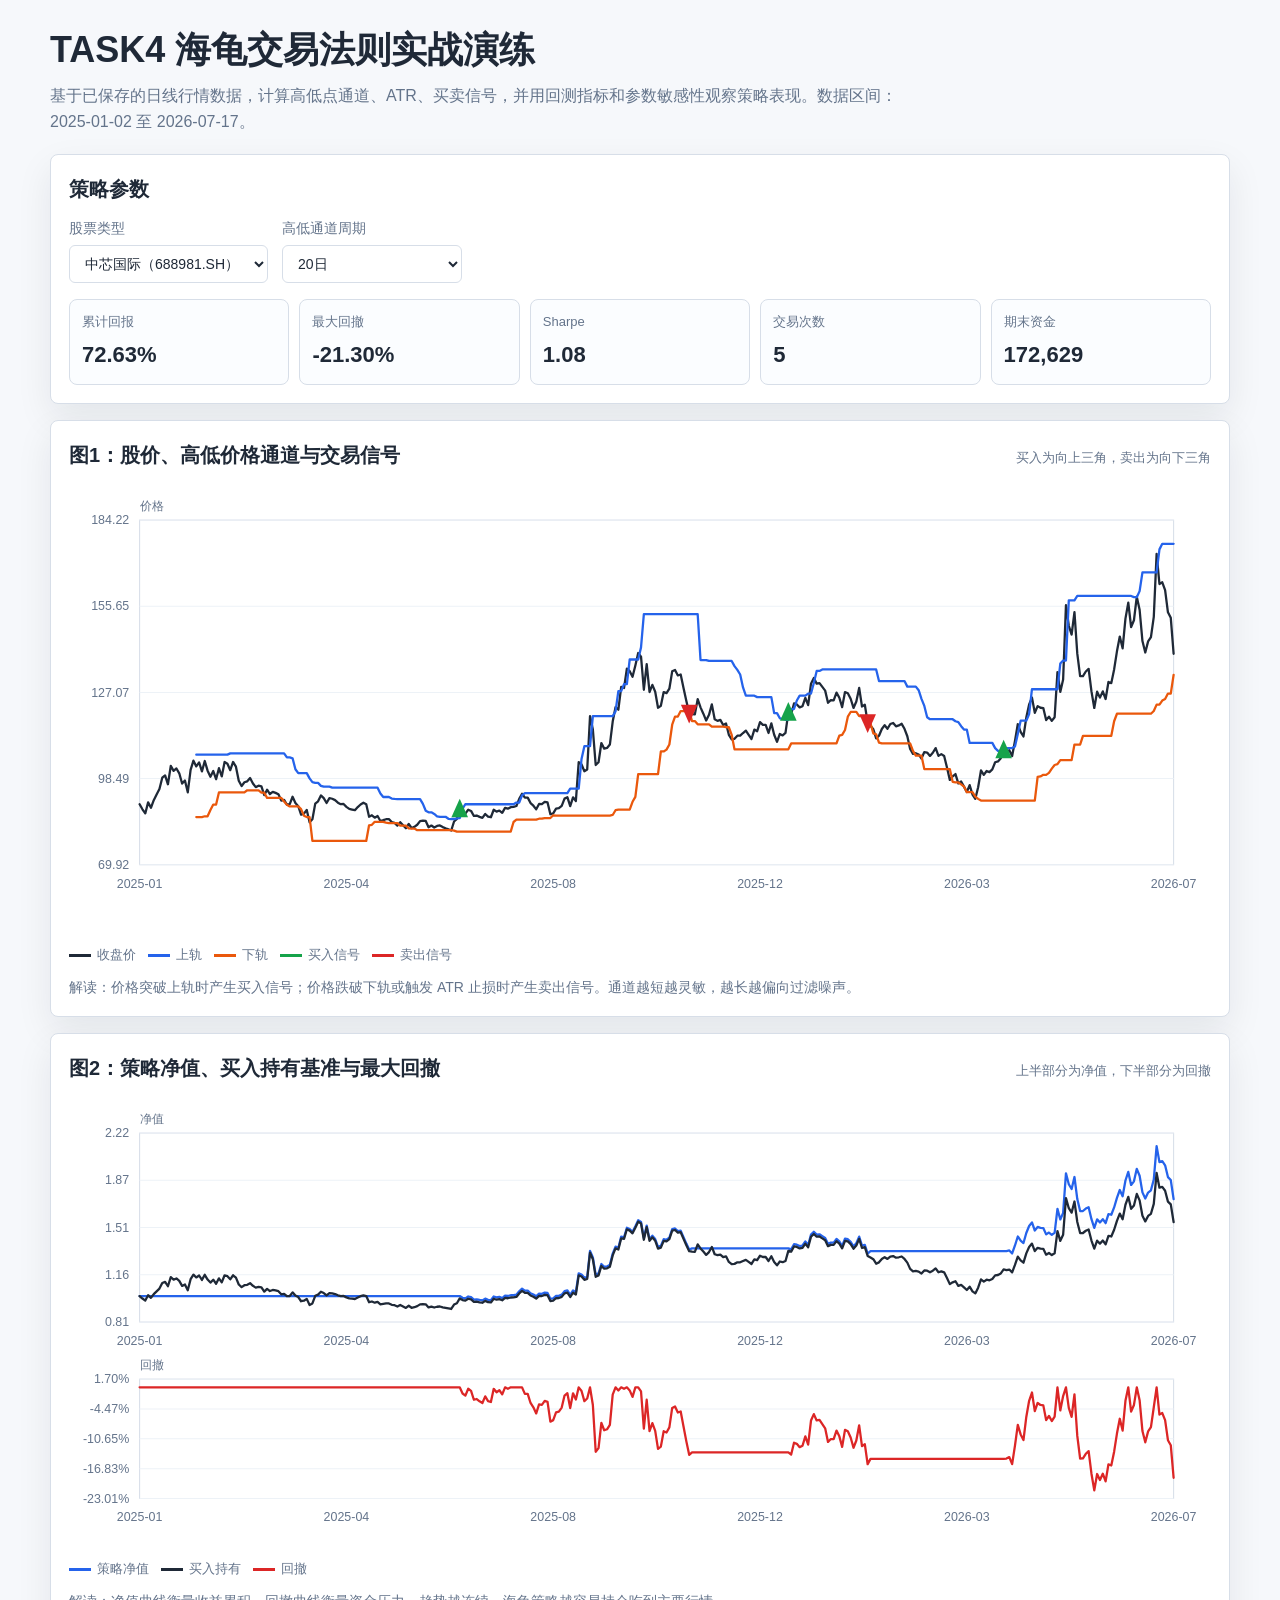
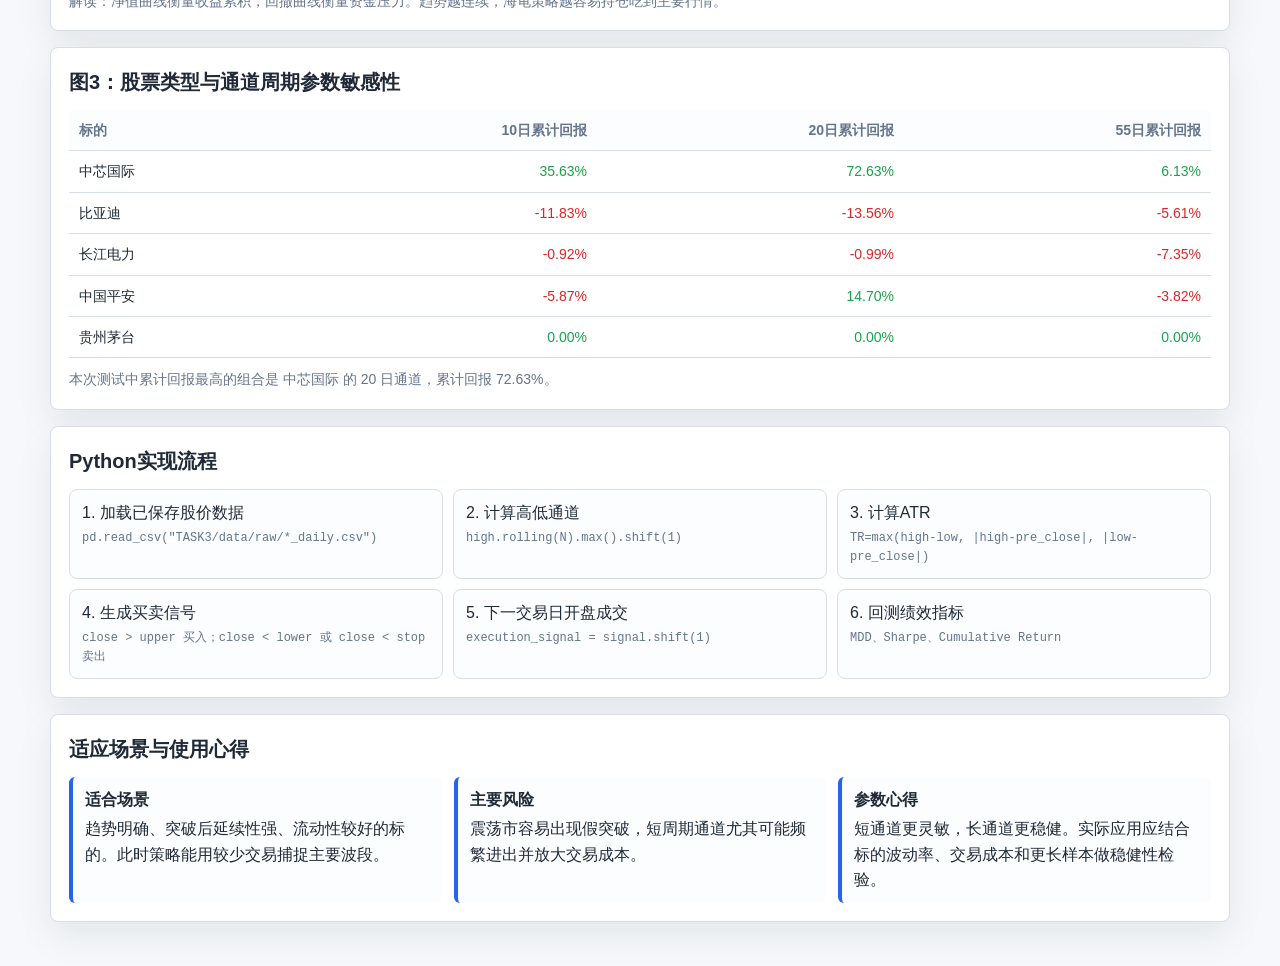
==== commit b7dd551e: "chore: auto-update stock data (2026-07-17 17:49 Beijing)" ====
--- a/TASK4/index.html
+++ b/TASK4/index.html
@@ -269,7 +269,7 @@
 </main>
 
 <script>
-const DATA = {"generatedAt":"2026-07-16 09:59","dateRange":{"start":"2025-01-02","end":"2026-07-16"},"stocks":[{"code":"688981.SH","name":"中芯国际"},{"code":"002594.SZ","name":"比亚迪"},{"code":"600900.SH","name":"长江电力"},{"code":"601318.SH","name":"中国平安"},{"code":"600519.SH","name":"贵州茅台"}],"windows":[10,20,55],"defaultStock":"688981.SH","defaultWindow":20,"initialCapital":100000.0,"combos":{"688981.SH":{"10":{"metrics":{"cumulative_return":0.463548,"annualized_return":0.300765,"max_drawdown":-0.217551,"sharpe_ratio":0.858481,"trade_count":11.0,"round_trip_count":5.0,"final_equity":146354.764531,"win_rate":0.6,"holding_ratio":0.394521,"buy_hold_return":0.687403},"rows":[{"date":"2025-01-02","close":89.9607,"upper":null,"lower":null,"atr":null,"stop":null,"signal":0,"nav":1.0,"benchmark":1.0,"drawdown":0.0},{"date":"2025-01-03","close":88.3107,"upper":null,"lower":null,"atr":null,"stop":null,"signal":0,"nav":1.0,"benchmark":0.98166,"drawdown":0.0},{"date":"2025-01-06","close":86.9407,"upper":null,"lower":null,"atr":null,"stop":null,"signal":0,"nav":1.0,"benchmark":0.96643,"drawdown":0.0},{"date":"2025-01-07","close":90.6007,"upper":null,"lower":null,"atr":null,"stop":null,"signal":0,"nav":1.0,"benchmark":1.00711,"drawdown":0.0},{"date":"2025-01-08","close":88.8207,"upper":null,"lower":null,"atr":null,"stop":null,"signal":0,"nav":1.0,"benchmark":0.98733,"drawdown":0.0},{"date":"2025-01-09","close":91.3207,"upper":null,"lower":null,"atr":null,"stop":null,"signal":0,"nav":1.0,"benchmark":1.01512,"drawdown":0.0},{"date":"2025-01-10","close":93.1807,"upper":null,"lower":null,"atr":null,"stop":null,"signal":0,"nav":1.0,"benchmark":1.03579,"drawdown":0.0},{"date":"2025-01-13","close":95.0208,"upper":null,"lower":null,"atr":null,"stop":null,"signal":0,"nav":1.0,"benchmark":1.05625,"drawdown":0.0},{"date":"2025-01-14","close":98.7708,"upper":null,"lower":null,"atr":null,"stop":null,"signal":0,"nav":1.0,"benchmark":1.09793,"drawdown":0.0},{"date":"2025-01-15","close":99.5508,"upper":null,"lower":null,"atr":null,"stop":null,"signal":0,"nav":1.0,"benchmark":1.1066,"drawdown":0.0},{"date":"2025-01-16","close":96.6008,"upper":102.2908,"lower":85.7207,"atr":null,"stop":null,"signal":0,"nav":1.0,"benchmark":1.07381,"drawdown":0.0},{"date":"2025-01-17","close":102.7008,"upper":104.4608,"lower":85.7207,"atr":null,"stop":null,"signal":0,"nav":1.0,"benchmark":1.14162,"drawdown":0.0},{"date":"2025-01-20","close":101.0508,"upper":104.7708,"lower":85.7207,"atr":null,"stop":null,"signal":0,"nav":1.0,"benchmark":1.12328,"drawdown":0.0},{"date":"2025-01-21","close":101.8408,"upper":104.7708,"lower":85.9907,"atr":null,"stop":null,"signal":0,"nav":1.0,"benchmark":1.13206,"drawdown":0.0},{"date":"2025-01-22","close":100.2408,"upper":104.7708,"lower":85.9907,"atr":null,"stop":null,"signal":0,"nav":1.0,"benchmark":1.11427,"drawdown":0.0},{"date":"2025-01-23","close":96.8408,"upper":104.7708,"lower":88.1007,"atr":null,"stop":null,"signal":0,"nav":1.0,"benchmark":1.07648,"drawdown":0.0},{"date":"2025-01-24","close":97.8508,"upper":104.7708,"lower":89.8807,"atr":null,"stop":null,"signal":0,"nav":1.0,"benchmark":1.08771,"drawdown":0.0},{"date":"2025-01-27","close":93.9408,"upper":104.7708,"lower":89.8807,"atr":null,"stop":null,"signal":0,"nav":1.0,"benchmark":1.04424,"drawdown":0.0},{"date":"2025-02-05","close":101.3708,"upper":104.7708,"lower":93.9008,"atr":null,"stop":null,"signal":0,"nav":1.0,"benchmark":1.12683,"drawdown":0.0},{"date":"2025-02-06","close":104.4308,"upper":104.7708,"lower":93.9008,"atr":5.3145,"stop":null,"signal":0,"nav":1.0,"benchmark":1.16085,"drawdown":0.0},{"date":"2025-02-07","close":102.5308,"upper":106.4308,"lower":93.9008,"atr":5.2445,"stop":null,"signal":0,"nav":1.0,"benchmark":1.13973,"drawdown":0.0},{"date":"2025-02-10","close":103.8508,"upper":106.4308,"lower":93.9008,"atr":5.24,"stop":null,"signal":0,"nav":1.0,"benchmark":1.1544,"drawdown":0.0},{"date":"2025-02-11","close":100.8607,"upper":106.4308,"lower":93.9008,"atr":5.2205,"stop":null,"signal":0,"nav":1.0,"benchmark":1.12116,"drawdown":0.0},{"date":"2025-02-12","close":104.3207,"upper":106.4308,"lower":93.9008,"atr":5.2345,"stop":null,"signal":0,"nav":1.0,"benchmark":1.15963,"drawdown":0.0},{"date":"2025-02-13","close":101.1107,"upper":106.4308,"lower":93.9008,"atr":5.1735,"stop":null,"signal":0,"nav":1.0,"benchmark":1.12394,"drawdown":0.0},{"date":"2025-02-14","close":99.0807,"upper":106.4308,"lower":93.9008,"atr":5.0595,"stop":null,"signal":0,"nav":1.0,"benchmark":1.10138,"drawdown":0.0},{"date":"2025-02-17","close":101.0007,"upper":106.4308,"lower":93.9008,"atr":4.9365,"stop":null,"signal":0,"nav":1.0,"benchmark":1.12272,"drawdown":0.0},{"date":"2025-02-18","close":98.2806,"upper":106.4308,"lower":93.9008,"atr":4.7925,"stop":null,"signal":0,"nav":1.0,"benchmark":1.09248,"drawdown":0.0},{"date":"2025-02-19","close":101.9407,"upper":106.4308,"lower":98.1607,"atr":4.7695,"stop":null,"signal":0,"nav":1.0,"benchmark":1.13317,"drawdown":0.0},{"date":"2025-02-20","close":99.2107,"upper":106.4308,"lower":97.9107,"atr":4.673,"stop":null,"signal":0,"nav":1.0,"benchmark":1.10282,"drawdown":0.0},{"date":"2025-02-21","close":103.9808,"upper":105.2708,"lower":97.9107,"atr":4.6155,"stop":null,"signal":0,"nav":1.0,"benchmark":1.15585,"drawdown":0.0},{"date":"2025-02-24","close":103.4008,"upper":105.9208,"lower":97.9107,"atr":4.4455,"stop":null,"signal":0,"nav":1.0,"benchmark":1.1494,"drawdown":0.0},{"date":"2025-02-25","close":101.2807,"upper":106.8608,"lower":97.9107,"atr":4.502,"stop":null,"signal":0,"nav":1.0,"benchmark":1.12583,"drawdown":0.0},{"date":"2025-02-26","close":104.0007,"upper":106.8608,"lower":97.9107,"atr":4.609,"stop":null,"signal":0,"nav":1.0,"benchmark":1.15607,"drawdown":0.0},{"date":"2025-02-27","close":102.4407,"upper":106.8608,"lower":97.9107,"atr":4.6615,"stop":null,"signal":0,"nav":1.0,"benchmark":1.13873,"drawdown":0.0},{"date":"2025-02-28","close":97.7907,"upper":106.8608,"lower":97.9107,"atr":4.5415,"stop":null,"signal":0,"nav":1.0,"benchmark":1.08704,"drawdown":0.0},{"date":"2025-03-03","close":96.0007,"upper":106.8608,"lower":97.6707,"atr":4.595,"stop":null,"signal":0,"nav":1.0,"benchmark":1.06714,"drawdown":0.0},{"date":"2025-03-04","close":97.2807,"upper":106.8608,"lower":95.1807,"atr":4.5935,"stop":null,"signal":0,"nav":1.0,"benchmark":1.08137,"drawdown":0.0},{"date":"2025-03-05","close":97.5707,"upper":106.8608,"lower":94.6106,"atr":4.2505,"stop":null,"signal":0,"nav":1.0,"benchmark":1.08459,"drawdown":0.0},{"date":"2025-03-06","close":98.6606,"upper":106.8608,"lower":94.6106,"atr":4.0485,"stop":null,"signal":0,"nav":1.0,"benchmark":1.09671,"drawdown":0.0},{"date":"2025-03-07","close":96.8806,"upper":106.8608,"lower":94.6106,"atr":3.896,"stop":null,"signal":0,"nav":1.0,"benchmark":1.07692,"drawdown":0.0},{"date":"2025-03-10","close":95.6606,"upper":106.8608,"lower":94.6106,"atr":3.8345,"stop":null,"signal":0,"nav":1.0,"benchmark":1.06336,"drawdown":0.0},{"date":"2025-03-11","close":96.1206,"upper":105.5008,"lower":94.6106,"atr":3.786,"stop":null,"signal":0,"nav":1.0,"benchmark":1.06847,"drawdown":0.0},{"date":"2025-03-12","close":95.9006,"upper":105.5008,"lower":93.8006,"atr":3.6015,"stop":null,"signal":0,"nav":1.0,"benchmark":1.06603,"drawdown":0.0},{"date":"2025-03-13","close":92.9806,"upper":105.2108,"lower":93.8006,"atr":3.597,"stop":null,"signal":0,"nav":1.0,"benchmark":1.03357,"drawdown":0.0},{"date":"2025-03-14","close":94.8106,"upper":101.5908,"lower":92.1006,"atr":3.605,"stop":null,"signal":0,"nav":1.0,"benchmark":1.05391,"drawdown":0.0},{"date":"2025-03-17","close":93.3707,"upper":100.3006,"lower":92.1006,"atr":3.524,"stop":null,"signal":0,"nav":1.0,"benchmark":1.0379,"drawdown":0.0},{"date":"2025-03-18","close":94.1006,"upper":100.3006,"lower":92.1006,"atr":3.4905,"stop":null,"signal":0,"nav":1.0,"benchmark":1.04602,"drawdown":0.0},{"date":"2025-03-19","close":93.7507,"upper":100.3006,"lower":92.1006,"atr":3.3105,"stop":null,"signal":0,"nav":1.0,"benchmark":1.04213,"drawdown":0.0},{"date":"2025-03-20","close":93.2707,"upper":100.3006,"lower":92.1006,"atr":3.222,"stop":null,"signal":0,"nav":1.0,"benchmark":1.03679,"drawdown":0.0},{"date":"2025-03-21","close":91.2006,"upper":98.5506,"lower":92.1006,"atr":3.005,"stop":null,"signal":0,"nav":1.0,"benchmark":1.01378,"drawdown":0.0},{"date":"2025-03-24","close":91.4506,"upper":97.2906,"lower":90.9006,"atr":2.8555,"stop":null,"signal":0,"nav":1.0,"benchmark":1.01656,"drawdown":0.0},{"date":"2025-03-25","close":89.8706,"upper":97.0506,"lower":89.8106,"atr":2.774,"stop":null,"signal":0,"nav":1.0,"benchmark":0.999,"drawdown":0.0},{"date":"2025-03-26","close":90.0006,"upper":97.0506,"lower":89.2506,"atr":2.571,"stop":null,"signal":0,"nav":1.0,"benchmark":1.00044,"drawdown":0.0},{"date":"2025-03-27","close":92.4706,"upper":96.0806,"lower":89.2506,"atr":2.553,"stop":null,"signal":0,"nav":1.0,"benchmark":1.0279,"drawdown":0.0},{"date":"2025-03-28","close":90.4006,"upper":95.8006,"lower":89.2506,"atr":2.421,"stop":null,"signal":0,"nav":1.0,"benchmark":1.00489,"drawdown":0.0},{"date":"2025-03-31","close":89.3306,"upper":95.8006,"lower":89.2506,"atr":2.442,"stop":null,"signal":0,"nav":1.0,"benchmark":0.993,"drawdown":0.0},{"date":"2025-04-01","close":86.5006,"upper":95.8006,"lower":88.3606,"atr":2.397,"stop":null,"signal":0,"nav":1.0,"benchmark":0.96154,"drawdown":0.0},{"date":"2025-04-02","close":86.8506,"upper":94.5707,"lower":86.1906,"atr":2.3815,"stop":null,"signal":0,"nav":1.0,"benchmark":0.96543,"drawdown":0.0},{"date":"2025-04-03","close":88.0906,"upper":94.2907,"lower":85.7206,"atr":2.41,"stop":null,"signal":0,"nav":1.0,"benchmark":0.97921,"drawdown":0.0},{"date":"2025-04-07","close":84.0005,"upper":93.7806,"lower":85.7206,"atr":2.8175,"stop":null,"signal":0,"nav":1.0,"benchmark":0.93375,"drawdown":0.0},{"date":"2025-04-08","close":85.0005,"upper":93.7806,"lower":77.8005,"atr":2.8475,"stop":null,"signal":0,"nav":1.0,"benchmark":0.94486,"drawdown":0.0},{"date":"2025-04-09","close":90.1805,"upper":93.7806,"lower":77.8005,"atr":3.142,"stop":null,"signal":0,"nav":1.0,"benchmark":1.00244,"drawdown":0.0},{"date":"2025-04-10","close":90.9505,"upper":93.7806,"lower":77.8005,"atr":3.193,"stop":null,"signal":0,"nav":1.0,"benchmark":1.011,"drawdown":0.0},{"date":"2025-04-11","close":92.9005,"upper":93.7806,"lower":77.8005,"atr":3.258,"stop":null,"signal":0,"nav":1.0,"benchmark":1.03268,"drawdown":0.0},{"date":"2025-04-14","close":92.0005,"upper":95.4805,"lower":77.8005,"atr":3.195,"stop":null,"signal":0,"nav":1.0,"benchmark":1.02267,"drawdown":0.0},{"date":"2025-04-15","close":90.3905,"upper":95.4805,"lower":77.8005,"atr":3.2235,"stop":null,"signal":0,"nav":1.0,"benchmark":1.00478,"drawdown":0.0},{"date":"2025-04-16","close":92.0005,"upper":95.4805,"lower":77.8005,"atr":3.2085,"stop":null,"signal":0,"nav":1.0,"benchmark":1.02267,"drawdown":0.0},{"date":"2025-04-17","close":91.8005,"upper":95.4805,"lower":77.8005,"atr":3.224,"stop":null,"signal":0,"nav":1.0,"benchmark":1.02045,"drawdown":0.0},{"date":"2025-04-18","close":91.3505,"upper":95.4805,"lower":77.8005,"atr":3.227,"stop":null,"signal":0,"nav":1.0,"benchmark":1.01545,"drawdown":0.0},{"date":"2025-04-21","close":90.5105,"upper":95.4805,"lower":77.8005,"atr":3.1895,"stop":null,"signal":0,"nav":1.0,"benchmark":1.00611,"drawdown":0.0},{"date":"2025-04-22","close":90.0105,"upper":95.4805,"lower":83.0005,"atr":3.1525,"stop":null,"signal":0,"nav":1.0,"benchmark":1.00055,"drawdown":0.0},{"date":"2025-04-23","close":90.0706,"upper":95.4805,"lower":83.1705,"atr":3.086,"stop":null,"signal":0,"nav":1.0,"benchmark":1.00122,"drawdown":0.0},{"date":"2025-04-24","close":89.1006,"upper":95.4805,"lower":89.6805,"atr":3.102,"stop":null,"signal":0,"nav":1.0,"benchmark":0.99044,"drawdown":0.0},{"date":"2025-04-25","close":88.4206,"upper":95.4805,"lower":88.5006,"atr":2.9575,"stop":null,"signal":0,"nav":1.0,"benchmark":0.98288,"drawdown":0.0},{"date":"2025-04-28","close":88.2306,"upper":93.5405,"lower":88.0306,"atr":2.9055,"stop":null,"signal":0,"nav":1.0,"benchmark":0.98077,"drawdown":0.0},{"date":"2025-04-29","close":88.0006,"upper":92.3805,"lower":88.0006,"atr":2.7745,"stop":null,"signal":0,"nav":1.0,"benchmark":0.97821,"drawdown":0.0},{"date":"2025-04-30","close":89.0506,"upper":92.3805,"lower":87.8006,"atr":2.667,"stop":null,"signal":0,"nav":1.0,"benchmark":0.98988,"drawdown":0.0},{"date":"2025-05-06","close":89.9006,"upper":92.3805,"lower":87.8006,"atr":2.6455,"stop":null,"signal":0,"nav":1.0,"benchmark":0.99933,"drawdown":0.0},{"date":"2025-05-07","close":90.5006,"upper":91.8805,"lower":87.8006,"atr":2.577,"stop":null,"signal":0,"nav":1.0,"benchmark":1.006,"drawdown":0.0},{"date":"2025-05-08","close":89.9805,"upper":91.7505,"lower":87.8006,"atr":2.122,"stop":null,"signal":0,"nav":1.0,"benchmark":1.00022,"drawdown":0.0},{"date":"2025-05-09","close":85.8306,"upper":91.6606,"lower":87.8006,"atr":2.191,"stop":null,"signal":0,"nav":1.0,"benchmark":0.95409,"drawdown":0.0},{"date":"2025-05-12","close":86.3206,"upper":91.6606,"lower":85.7205,"atr":1.8785,"stop":null,"signal":0,"nav":1.0,"benchmark":0.95954,"drawdown":0.0},{"date":"2025-05-13","close":85.5205,"upper":91.6606,"lower":84.1605,"atr":1.8565,"stop":null,"signal":0,"nav":1.0,"benchmark":0.95064,"drawdown":0.0},{"date":"2025-05-14","close":86.0605,"upper":91.6606,"lower":84.1605,"atr":1.666,"stop":null,"signal":0,"nav":1.0,"benchmark":0.95665,"drawdown":0.0},{"date":"2025-05-15","close":84.4205,"upper":91.6606,"lower":84.1605,"atr":1.659,"stop":null,"signal":0,"nav":1.0,"benchmark":0.93842,"drawdown":0.0},{"date":"2025-05-16","close":84.7006,"upper":91.6606,"lower":84.1605,"atr":1.588,"stop":null,"signal":0,"nav":1.0,"benchmark":0.94153,"drawdown":0.0},{"date":"2025-05-19","close":85.0106,"upper":91.6606,"lower":83.8806,"atr":1.5595,"stop":null,"signal":0,"nav":1.0,"benchmark":0.94497,"drawdown":0.0},{"date":"2025-05-20","close":85.0406,"upper":91.6606,"lower":83.7206,"atr":1.5315,"stop":null,"signal":0,"nav":1.0,"benchmark":0.94531,"drawdown":0.0},{"date":"2025-05-21","close":84.0706,"upper":91.6606,"lower":83.7206,"atr":1.5215,"stop":null,"signal":0,"nav":1.0,"benchmark":0.93453,"drawdown":0.0},{"date":"2025-05-22","close":83.8106,"upper":90.0905,"lower":83.7206,"atr":1.489,"stop":null,"signal":0,"nav":1.0,"benchmark":0.93164,"drawdown":0.0},{"date":"2025-05-23","close":82.9006,"upper":87.8206,"lower":83.7106,"atr":1.5,"stop":null,"signal":0,"nav":1.0,"benchmark":0.92152,"drawdown":0.0},{"date":"2025-05-26","close":84.0205,"upper":87.3005,"lower":82.8906,"atr":1.5455,"stop":null,"signal":0,"nav":1.0,"benchmark":0.93397,"drawdown":0.0},{"date":"2025-05-27","close":83.0005,"upper":87.3005,"lower":82.8906,"atr":1.5245,"stop":null,"signal":0,"nav":1.0,"benchmark":0.92263,"drawdown":0.0},{"date":"2025-05-28","close":82.0105,"upper":86.7505,"lower":82.8906,"atr":1.5105,"stop":null,"signal":0,"nav":1.0,"benchmark":0.91163,"drawdown":0.0},{"date":"2025-05-29","close":83.4405,"upper":85.9806,"lower":82.0005,"atr":1.5355,"stop":null,"signal":0,"nav":1.0,"benchmark":0.92752,"drawdown":0.0},{"date":"2025-05-30","close":82.0905,"upper":85.8206,"lower":81.9005,"atr":1.5745,"stop":null,"signal":0,"nav":1.0,"benchmark":0.91252,"drawdown":0.0},{"date":"2025-06-03","close":82.4705,"upper":85.8206,"lower":81.9005,"atr":1.5745,"stop":null,"signal":0,"nav":1.0,"benchmark":0.91674,"drawdown":0.0},{"date":"2025-06-04","close":83.1805,"upper":85.8206,"lower":81.3705,"atr":1.5625,"stop":null,"signal":0,"nav":1.0,"benchmark":0.92463,"drawdown":0.0},{"date":"2025-06-05","close":84.3906,"upper":85.1506,"lower":81.3705,"atr":1.558,"stop":null,"signal":0,"nav":1.0,"benchmark":0.93808,"drawdown":0.0},{"date":"2025-06-06","close":84.5605,"upper":84.8706,"lower":81.3705,"atr":1.5595,"stop":null,"signal":0,"nav":1.0,"benchmark":0.93997,"drawdown":0.0},{"date":"2025-06-09","close":84.4305,"upper":85.0005,"lower":81.3705,"atr":1.3955,"stop":null,"signal":0,"nav":1.0,"benchmark":0.93853,"drawdown":0.0},{"date":"2025-06-10","close":82.3205,"upper":85.0806,"lower":81.3705,"atr":1.411,"stop":null,"signal":0,"nav":1.0,"benchmark":0.91507,"drawdown":0.0},{"date":"2025-06-11","close":82.9105,"upper":85.0806,"lower":81.3705,"atr":1.3685,"stop":null,"signal":0,"nav":1.0,"benchmark":0.92163,"drawdown":0.0},{"date":"2025-06-12","close":82.2705,"upper":85.0806,"lower":81.3705,"atr":1.3375,"stop":null,"signal":0,"nav":1.0,"benchmark":0.91452,"drawdown":0.0},{"date":"2025-06-13","close":82.7906,"upper":85.0806,"lower":81.3705,"atr":1.3215,"stop":null,"signal":0,"nav":1.0,"benchmark":0.9203,"drawdown":0.0},{"date":"2025-06-16","close":82.9606,"upper":85.0806,"lower":81.3705,"atr":1.316,"stop":null,"signal":0,"nav":1.0,"benchmark":0.92219,"drawdown":0.0},{"date":"2025-06-17","close":82.4006,"upper":85.0806,"lower":81.3705,"atr":1.2935,"stop":null,"signal":0,"nav":1.0,"benchmark":0.91596,"drawdown":0.0},{"date":"2025-06-18","close":82.0106,"upper":85.0806,"lower":81.7106,"atr":1.303,"stop":null,"signal":0,"nav":1.0,"benchmark":0.91163,"drawdown":0.0},{"date":"2025-06-19","close":81.6505,"upper":85.0806,"lower":81.6606,"atr":1.314,"stop":null,"signal":0,"nav":1.0,"benchmark":0.90762,"drawdown":0.0},{"date":"2025-06-20","close":81.2805,"upper":85.0806,"lower":81.5105,"atr":1.334,"stop":null,"signal":0,"nav":1.0,"benchmark":0.90351,"drawdown":0.0},{"date":"2025-06-23","close":84.2505,"upper":85.0806,"lower":81.2205,"atr":1.4865,"stop":null,"signal":0,"nav":1.0,"benchmark":0.93653,"drawdown":0.0},{"date":"2025-06-24","close":85.1505,"upper":85.3005,"lower":80.9005,"atr":1.4615,"stop":null,"signal":0,"nav":1.0,"benchmark":0.94653,"drawdown":0.0},{"date":"2025-06-25","close":88.3904,"upper":85.3705,"lower":80.9005,"atr":1.574,"stop":null,"signal":1,"nav":1.0,"benchmark":0.98254,"drawdown":0.0},{"date":"2025-06-26","close":87.2804,"upper":88.5304,"lower":80.9005,"atr":1.651,"stop":85.2601,"signal":0,"nav":0.9873,"benchmark":0.97021,"drawdown":-0.0127},{"date":"2025-06-27","close":86.8804,"upper":89.9804,"lower":80.9005,"atr":1.644,"stop":85.2601,"signal":0,"nav":0.9829,"benchmark":0.96576,"drawdown":-0.0171},{"date":"2025-06-30","close":88.1704,"upper":89.9804,"lower":80.9005,"atr":1.7065,"stop":85.2601,"signal":0,"nav":0.99709,"benchmark":0.9801,"drawdown":-0.00291},{"date":"2025-07-01","close":87.7604,"upper":89.9804,"lower":80.9005,"atr":1.696,"stop":85.2601,"signal":0,"nav":0.99258,"benchmark":0.97554,"drawdown":-0.00742},{"date":"2025-07-02","close":86.1004,"upper":89.9804,"lower":80.9005,"atr":1.7405,"stop":85.2601,"signal":0,"nav":0.97432,"benchmark":0.95709,"drawdown":-0.02568},{"date":"2025-07-03","close":86.2404,"upper":89.9804,"lower":80.9005,"atr":1.696,"stop":85.2601,"signal":0,"nav":0.97586,"benchmark":0.95865,"drawdown":-0.02414},{"date":"2025-07-04","close":85.8004,"upper":89.9804,"lower":80.9005,"atr":1.752,"stop":85.2601,"signal":0,"nav":0.97102,"benchmark":0.95375,"drawdown":-0.02898},{"date":"2025-07-07","close":85.4804,"upper":89.9804,"lower":80.9005,"atr":1.7775,"stop":85.2601,"signal":0,"nav":0.9675,"benchmark":0.9502,"drawdown":-0.0325},{"date":"2025-07-08","close":86.7404,"upper":89.9804,"lower":84.0904,"atr":1.7375,"stop":85.2601,"signal":0,"nav":0.98136,"benchmark":0.9642,"drawdown":-0.01864},{"date":"2025-07-09","close":85.8503,"upper":89.9804,"lower":84.8604,"atr":1.751,"stop":85.2601,"signal":0,"nav":0.97157,"benchmark":0.95431,"drawdown":-0.02843},{"date":"2025-07-10","close":85.6703,"upper":89.9804,"lower":84.8604,"atr":1.742,"stop":85.2601,"signal":0,"nav":0.96959,"benchmark":0.95231,"drawdown":-0.03041},{"date":"2025-07-11","close":88.1603,"upper":89.6304,"lower":84.8604,"atr":1.8695,"stop":85.2601,"signal":0,"nav":0.99698,"benchmark":0.97999,"drawdown":-0.00302},{"date":"2025-07-14","close":87.5203,"upper":89.6304,"lower":84.8604,"atr":1.881,"stop":85.2601,"signal":0,"nav":0.98994,"benchmark":0.97287,"drawdown":-0.01006},{"date":"2025-07-15","close":87.8903,"upper":89.3403,"lower":84.8604,"atr":1.8925,"stop":85.2601,"signal":0,"nav":0.99401,"benchmark":0.97699,"drawdown":-0.00599},{"date":"2025-07-16","close":87.1203,"upper":89.3403,"lower":84.8604,"atr":1.9135,"stop":85.2601,"signal":0,"nav":0.98554,"benchmark":0.96843,"drawdown":-0.01446},{"date":"2025-07-17","close":88.7903,"upper":89.3403,"lower":84.8604,"atr":1.979,"stop":85.2601,"signal":0,"nav":1.00391,"benchmark":0.98699,"drawdown":0.0},{"date":"2025-07-18","close":88.5103,"upper":89.3403,"lower":84.8604,"atr":1.9705,"stop":85.2601,"signal":0,"nav":1.00083,"benchmark":0.98388,"drawdown":-0.00307},{"date":"2025-07-21","close":89.0203,"upper":89.3403,"lower":85.1804,"atr":1.8245,"stop":85.2601,"signal":0,"nav":1.00644,"benchmark":0.98955,"drawdown":0.0},{"date":"2025-07-22","close":89.0803,"upper":89.5203,"lower":85.1804,"atr":1.863,"stop":85.2601,"signal":0,"nav":1.0071,"benchmark":0.99021,"drawdown":0.0},{"date":"2025-07-23","close":89.3903,"upper":90.5503,"lower":85.4003,"atr":1.781,"stop":85.2601,"signal":0,"nav":1.01051,"benchmark":0.99366,"drawdown":0.0},{"date":"2025-07-24","close":91.7503,"upper":90.5503,"lower":85.4003,"atr":1.837,"stop":85.2601,"signal":0,"nav":1.03647,"benchmark":1.01989,"drawdown":0.0},{"date":"2025-07-25","close":93.4703,"upper":92.9003,"lower":85.4003,"atr":1.899,"stop":85.2601,"signal":0,"nav":1.05539,"benchmark":1.03901,"drawdown":0.0},{"date":"2025-07-28","close":92.1803,"upper":93.6803,"lower":86.3203,"atr":1.848,"stop":85.2601,"signal":0,"nav":1.0412,"benchmark":1.02467,"drawdown":-0.01345},{"date":"2025-07-29","close":92.1704,"upper":93.6903,"lower":86.3203,"atr":1.879,"stop":85.2601,"signal":0,"nav":1.04109,"benchmark":1.02456,"drawdown":-0.01355},{"date":"2025-07-30","close":90.3603,"upper":93.6903,"lower":86.3203,"atr":1.903,"stop":85.2601,"signal":0,"nav":1.02118,"benchmark":1.00444,"drawdown":-0.03241},{"date":"2025-07-31","close":89.5004,"upper":93.6903,"lower":86.3203,"atr":2.02,"stop":85.2601,"signal":0,"nav":1.01172,"benchmark":0.99488,"drawdown":-0.04138},{"date":"2025-08-01","close":88.2903,"upper":93.6903,"lower":87.9303,"atr":2.0185,"stop":85.2601,"signal":0,"nav":0.99841,"benchmark":0.98143,"drawdown":-0.05399},{"date":"2025-08-04","close":90.0703,"upper":93.6903,"lower":88.0203,"atr":2.0815,"stop":85.2601,"signal":0,"nav":1.01799,"benchmark":1.00122,"drawdown":-0.03544},{"date":"2025-08-05","close":90.0003,"upper":93.6903,"lower":87.8803,"atr":2.048,"stop":85.2601,"signal":0,"nav":1.01722,"benchmark":1.00044,"drawdown":-0.03617},{"date":"2025-08-06","close":90.7804,"upper":93.6903,"lower":87.8803,"atr":2.0545,"stop":85.2601,"signal":0,"nav":1.0258,"benchmark":1.00911,"drawdown":-0.02804},{"date":"2025-08-07","close":90.5904,"upper":93.6903,"lower":87.8803,"atr":2.1185,"stop":85.2601,"signal":0,"nav":1.02371,"benchmark":1.007,"drawdown":-0.03002},{"date":"2025-08-08","close":86.6604,"upper":93.6903,"lower":87.8803,"atr":2.118,"stop":85.2601,"signal":-1,"nav":0.98048,"benchmark":0.96331,"drawdown":-0.07098},{"date":"2025-08-11","close":86.9604,"upper":93.6903,"lower":86.6604,"atr":2.115,"stop":null,"signal":0,"nav":0.98034,"benchmark":0.96665,"drawdown":-0.07112},{"date":"2025-08-12","close":88.5204,"upper":92.7504,"lower":86.2204,"atr":2.232,"stop":null,"signal":0,"nav":0.98034,"benchmark":0.98399,"drawdown":-0.07112},{"date":"2025-08-13","close":88.6604,"upper":92.7504,"lower":86.2204,"atr":2.222,"stop":null,"signal":0,"nav":0.98034,"benchmark":0.98555,"drawdown":-0.07112},{"date":"2025-08-14","close":89.4604,"upper":92.7504,"lower":86.2204,"atr":2.284,"stop":null,"signal":0,"nav":0.98034,"benchmark":0.99444,"drawdown":-0.07112},{"date":"2025-08-15","close":91.8404,"upper":92.5804,"lower":86.2204,"atr":2.465,"stop":null,"signal":0,"nav":0.98034,"benchmark":1.02089,"drawdown":-0.07112},{"date":"2025-08-18","close":92.3105,"upper":93.3004,"lower":86.2204,"atr":2.5815,"stop":null,"signal":0,"nav":0.98034,"benchmark":1.02612,"drawdown":-0.07112},{"date":"2025-08-19","close":89.3504,"upper":95.1705,"lower":86.2204,"atr":2.6355,"stop":null,"signal":0,"nav":0.98034,"benchmark":0.99322,"drawdown":-0.07112},{"date":"2025-08-20","close":92.2804,"upper":95.1705,"lower":86.2204,"atr":2.756,"stop":null,"signal":0,"nav":0.98034,"benchmark":1.02579,"drawdown":-0.07112},{"date":"2025-08-21","close":91.0504,"upper":95.1705,"lower":86.2204,"atr":2.7265,"stop":null,"signal":0,"nav":0.98034,"benchmark":1.01211,"drawdown":-0.07112},{"date":"2025-08-22","close":103.9704,"upper":95.1705,"lower":86.2204,"atr":3.2895,"stop":null,"signal":1,"nav":0.98034,"benchmark":1.15573,"drawdown":-0.07112},{"date":"2025-08-25","close":103.1704,"upper":105.0005,"lower":86.2204,"atr":3.61,"stop":99.4426,"signal":0,"nav":0.95439,"benchmark":1.14684,"drawdown":-0.0957},{"date":"2025-08-26","close":100.9304,"upper":109.2404,"lower":86.4204,"atr":3.671,"stop":99.4426,"signal":0,"nav":0.93423,"benchmark":1.12194,"drawdown":-0.1148},{"date":"2025-08-27","close":101.5104,"upper":109.2404,"lower":88.0004,"atr":3.8545,"stop":99.4426,"signal":0,"nav":0.93945,"benchmark":1.12839,"drawdown":-0.10986},{"date":"2025-08-28","close":119.2205,"upper":109.2404,"lower":88.1904,"atr":4.5755,"stop":99.4426,"signal":0,"nav":1.09884,"benchmark":1.32525,"drawdown":0.0},{"date":"2025-08-29","close":114.7605,"upper":119.2205,"lower":88.1904,"atr":4.808,"stop":99.4426,"signal":0,"nav":1.0587,"benchmark":1.27567,"drawdown":-0.03653},{"date":"2025-09-09","close":102.9904,"upper":119.2205,"lower":88.1904,"atr":5.3485,"stop":99.4426,"signal":0,"nav":0.95277,"benchmark":1.14484,"drawdown":-0.13293},{"date":"2025-09-10","close":103.9104,"upper":119.2205,"lower":88.1904,"atr":5.49,"stop":99.4426,"signal":0,"nav":0.96105,"benchmark":1.15506,"drawdown":-0.1254},{"date":"2025-09-11","close":110.2805,"upper":119.2205,"lower":88.1904,"atr":6.0575,"stop":99.4426,"signal":0,"nav":1.01838,"benchmark":1.22587,"drawdown":-0.07322},{"date":"2025-09-12","close":108.4205,"upper":119.2205,"lower":90.8004,"atr":6.184,"stop":99.4426,"signal":0,"nav":1.00164,"benchmark":1.2052,"drawdown":-0.08846},{"date":"2025-09-15","close":108.6605,"upper":119.2205,"lower":92.4204,"atr":6.24,"stop":99.4426,"signal":0,"nav":1.0038,"benchmark":1.20787,"drawdown":-0.08649},{"date":"2025-09-16","close":109.7805,"upper":119.2205,"lower":99.9804,"atr":6.3805,"stop":99.4426,"signal":0,"nav":1.01388,"benchmark":1.22032,"drawdown":-0.07732},{"date":"2025-09-17","close":117.3905,"upper":119.2205,"lower":99.9804,"atr":6.7475,"stop":99.4426,"signal":0,"nav":1.08237,"benchmark":1.30491,"drawdown":-0.01499},{"date":"2025-09-18","close":122.1505,"upper":120.8005,"lower":99.9804,"atr":7.243,"stop":99.4426,"signal":0,"nav":1.12521,"benchmark":1.35782,"drawdown":0.0},{"date":"2025-09-19","close":121.3405,"upper":127.4905,"lower":99.9804,"atr":7.4115,"stop":99.4426,"signal":0,"nav":1.11792,"benchmark":1.34882,"drawdown":-0.00648},{"date":"2025-09-22","close":128.9206,"upper":127.4905,"lower":99.9804,"atr":7.7095,"stop":99.4426,"signal":0,"nav":1.18614,"benchmark":1.43308,"drawdown":0.0},{"date":"2025-09-23","close":128.5106,"upper":129.8306,"lower":99.9804,"atr":7.854,"stop":99.4426,"signal":0,"nav":1.18245,"benchmark":1.42852,"drawdown":-0.00311},{"date":"2025-09-24","close":134.9806,"upper":129.8306,"lower":99.9804,"atr":8.285,"stop":99.4426,"signal":0,"nav":1.24068,"benchmark":1.50044,"drawdown":0.0},{"date":"2025-09-25","close":134.1106,"upper":137.9806,"lower":99.9804,"atr":8.3445,"stop":99.4426,"signal":0,"nav":1.23285,"benchmark":1.49077,"drawdown":-0.00631},{"date":"2025-09-26","close":132.2706,"upper":137.9806,"lower":107.5005,"atr":8.4165,"stop":99.4426,"signal":0,"nav":1.21629,"benchmark":1.47032,"drawdown":-0.01966},{"date":"2025-09-29","close":136.0206,"upper":137.9806,"lower":107.5005,"atr":8.062,"stop":99.4426,"signal":0,"nav":1.25004,"benchmark":1.512,"drawdown":0.0},{"date":"2025-09-30","close":140.1306,"upper":137.9806,"lower":108.0905,"atr":7.954,"stop":99.4426,"signal":0,"nav":1.28703,"benchmark":1.55769,"drawdown":0.0},{"date":"2025-10-09","close":138.9107,"upper":142.0007,"lower":109.8004,"atr":8.602,"stop":99.4426,"signal":0,"nav":1.27605,"benchmark":1.54413,"drawdown":-0.00853},{"date":"2025-10-10","close":127.9506,"upper":153.0007,"lower":116.3505,"atr":8.884,"stop":99.4426,"signal":0,"nav":1.17741,"benchmark":1.42229,"drawdown":-0.08517},{"date":"2025-10-13","close":136.4707,"upper":153.0007,"lower":119.0505,"atr":8.5225,"stop":99.4426,"signal":0,"nav":1.25409,"benchmark":1.517,"drawdown":-0.02559},{"date":"2025-10-14","close":127.2007,"upper":153.0007,"lower":119.0505,"atr":8.7745,"stop":99.4426,"signal":0,"nav":1.17066,"benchmark":1.41396,"drawdown":-0.09042},{"date":"2025-10-15","close":129.5606,"upper":153.0007,"lower":122.6306,"atr":8.353,"stop":99.4426,"signal":0,"nav":1.1919,"benchmark":1.44019,"drawdown":-0.07391},{"date":"2025-10-16","close":127.3006,"upper":153.0007,"lower":124.6006,"atr":8.3455,"stop":99.4426,"signal":0,"nav":1.17156,"benchmark":1.41507,"drawdown":-0.08972},{"date":"2025-10-17","close":121.9806,"upper":153.0007,"lower":124.6006,"atr":8.027,"stop":99.4426,"signal":-1,"nav":1.12368,"benchmark":1.35593,"drawdown":-0.12692},{"date":"2025-10-20","close":122.6306,"upper":153.0007,"lower":120.8705,"atr":7.9775,"stop":null,"signal":0,"nav":1.1422,"benchmark":1.36316,"drawdown":-0.11253},{"date":"2025-10-21","close":127.1906,"upper":153.0007,"lower":120.8705,"atr":7.987,"stop":null,"signal":0,"nav":1.1422,"benchmark":1.41385,"drawdown":-0.11253},{"date":"2025-10-22","close":126.8106,"upper":153.0007,"lower":120.8705,"atr":8.0715,"stop":null,"signal":0,"nav":1.1422,"benchmark":1.40962,"drawdown":-0.11253},{"date":"2025-10-23","close":128.3006,"upper":153.0007,"lower":120.8705,"atr":7.745,"stop":null,"signal":0,"nav":1.1422,"benchmark":1.42618,"drawdown":-0.11253},{"date":"2025-10-24","close":134.0606,"upper":137.8007,"lower":120.8705,"atr":7.513,"stop":null,"signal":0,"nav":1.1422,"benchmark":1.49021,"drawdown":-0.11253},{"date":"2025-10-27","close":134.5006,"upper":137.8007,"lower":120.8705,"atr":7.4085,"stop":null,"signal":0,"nav":1.1422,"benchmark":1.4951,"drawdown":-0.11253},{"date":"2025-10-28","close":132.6906,"upper":137.8007,"lower":120.8705,"atr":7.0595,"stop":null,"signal":0,"nav":1.1422,"benchmark":1.47498,"drawdown":-0.11253},{"date":"2025-10-29","close":133.0006,"upper":137.5006,"lower":120.8705,"atr":6.9355,"stop":null,"signal":0,"nav":1.1422,"benchmark":1.47843,"drawdown":-0.11253},{"date":"2025-10-30","close":128.5505,"upper":137.5006,"lower":120.8705,"atr":6.5725,"stop":null,"signal":0,"nav":1.1422,"benchmark":1.42896,"drawdown":-0.11253},{"date":"2025-10-31","close":124.1805,"upper":137.5006,"lower":120.8705,"atr":6.524,"stop":null,"signal":0,"nav":1.1422,"benchmark":1.38039,"drawdown":-0.11253},{"date":"2025-11-03","close":120.2104,"upper":137.5006,"lower":121.6906,"atr":6.618,"stop":null,"signal":0,"nav":1.1422,"benchmark":1.33625,"drawdown":-0.11253},{"date":"2025-11-04","close":119.8804,"upper":137.5006,"lower":117.5504,"atr":6.458,"stop":null,"signal":0,"nav":1.1422,"benchmark":1.33259,"drawdown":-0.11253},{"date":"2025-11-05","close":119.7805,"upper":137.5006,"lower":117.5504,"atr":6.389,"stop":null,"signal":0,"nav":1.1422,"benchmark":1.33148,"drawdown":-0.11253},{"date":"2025-11-06","close":124.8505,"upper":137.5006,"lower":116.5005,"atr":5.8995,"stop":null,"signal":0,"nav":1.1422,"benchmark":1.38783,"drawdown":-0.11253},{"date":"2025-11-07","close":122.1106,"upper":137.5006,"lower":116.5005,"atr":5.4525,"stop":null,"signal":0,"nav":1.1422,"benchmark":1.35738,"drawdown":-0.11253},{"date":"2025-11-10","close":120.0105,"upper":137.5006,"lower":116.5005,"atr":5.138,"stop":null,"signal":0,"nav":1.1422,"benchmark":1.33403,"drawdown":-0.11253},{"date":"2025-11-11","close":117.7305,"upper":135.8007,"lower":116.5005,"atr":4.735,"stop":null,"signal":0,"nav":1.1422,"benchmark":1.30869,"drawdown":-0.11253},{"date":"2025-11-12","close":119.6306,"upper":134.5306,"lower":116.5005,"atr":4.6815,"stop":null,"signal":0,"nav":1.1422,"benchmark":1.32981,"drawdown":-0.11253},{"date":"2025-11-13","close":123.1006,"upper":133.0006,"lower":115.7406,"atr":4.774,"stop":null,"signal":0,"nav":1.1422,"benchmark":1.36838,"drawdown":-0.11253},{"date":"2025-11-14","close":118.1805,"upper":128.7005,"lower":115.7406,"atr":4.832,"stop":null,"signal":0,"nav":1.1422,"benchmark":1.31369,"drawdown":-0.11253},{"date":"2025-11-17","close":117.6305,"upper":125.9905,"lower":115.7406,"atr":4.7965,"stop":null,"signal":0,"nav":1.1422,"benchmark":1.30758,"drawdown":-0.11253},{"date":"2025-11-18","close":117.9605,"upper":125.9905,"lower":115.7406,"atr":4.687,"stop":null,"signal":0,"nav":1.1422,"benchmark":1.31124,"drawdown":-0.11253},{"date":"2025-11-19","close":116.2805,"upper":125.9905,"lower":115.7406,"atr":4.563,"stop":null,"signal":0,"nav":1.1422,"benchmark":1.29257,"drawdown":-0.11253},{"date":"2025-11-20","close":116.7805,"upper":125.9905,"lower":115.5105,"atr":4.439,"stop":null,"signal":0,"nav":1.1422,"benchmark":1.29813,"drawdown":-0.11253},{"date":"2025-11-21","close":113.0004,"upper":125.5005,"lower":115.5105,"atr":4.303,"stop":null,"signal":0,"nav":1.1422,"benchmark":1.25611,"drawdown":-0.11253},{"date":"2025-11-24","close":111.5104,"upper":125.5005,"lower":113.0004,"atr":4.309,"stop":null,"signal":0,"nav":1.1422,"benchmark":1.23955,"drawdown":-0.11253},{"date":"2025-11-25","close":111.6804,"upper":125.5005,"lower":108.1804,"atr":4.2485,"stop":null,"signal":0,"nav":1.1422,"benchmark":1.24144,"drawdown":-0.11253},{"date":"2025-11-26","close":112.7105,"upper":125.5005,"lower":108.1804,"atr":4.202,"stop":null,"signal":0,"nav":1.1422,"benchmark":1.25289,"drawdown":-0.11253},{"date":"2025-11-27","close":112.7105,"upper":125.5005,"lower":108.1804,"atr":4.1895,"stop":null,"signal":0,"nav":1.1422,"benchmark":1.25289,"drawdown":-0.11253},{"date":"2025-11-28","close":113.6004,"upper":125.5005,"lower":108.1804,"atr":4.099,"stop":null,"signal":0,"nav":1.1422,"benchmark":1.26278,"drawdown":-0.11253},{"date":"2025-12-01","close":114.4004,"upper":120.1805,"lower":108.1804,"atr":3.8715,"stop":null,"signal":0,"nav":1.1422,"benchmark":1.27167,"drawdown":-0.11253},{"date":"2025-12-02","close":113.0004,"upper":120.1805,"lower":108.1804,"atr":3.7735,"stop":null,"signal":0,"nav":1.1422,"benchmark":1.25611,"drawdown":-0.11253},{"date":"2025-12-03","close":111.6204,"upper":118.4905,"lower":108.1804,"atr":3.6715,"stop":null,"signal":0,"nav":1.1422,"benchmark":1.24077,"drawdown":-0.11253},{"date":"2025-12-04","close":114.7304,"upper":118.2905,"lower":108.1804,"atr":3.5485,"stop":null,"signal":0,"nav":1.1422,"benchmark":1.27534,"drawdown":-0.11253},{"date":"2025-12-05","close":114.1804,"upper":116.8005,"lower":108.1804,"atr":3.5275,"stop":null,"signal":0,"nav":1.1422,"benchmark":1.26922,"drawdown":-0.11253},{"date":"2025-12-08","close":117.2003,"upper":116.8005,"lower":108.1804,"atr":3.509,"stop":null,"signal":1,"nav":1.1422,"benchmark":1.30279,"drawdown":-0.11253},{"date":"2025-12-09","close":116.3203,"upper":118.0003,"lower":110.6105,"atr":3.4315,"stop":108.5853,"signal":0,"nav":1.14834,"benchmark":1.29301,"drawdown":-0.10776},{"date":"2025-12-10","close":116.3103,"upper":118.0003,"lower":110.6105,"atr":3.386,"stop":108.5853,"signal":0,"nav":1.14825,"benchmark":1.2929,"drawdown":-0.10783},{"date":"2025-12-11","close":113.6102,"upper":118.0003,"lower":110.9804,"atr":3.2915,"stop":108.5853,"signal":0,"nav":1.12395,"benchmark":1.26289,"drawdown":-0.12671},{"date":"2025-12-12","close":116.8003,"upper":118.0003,"lower":110.9804,"atr":3.202,"stop":108.5853,"signal":0,"nav":1.15266,"benchmark":1.29835,"drawdown":-0.1044},{"date":"2025-12-15","close":113.0102,"upper":118.0003,"lower":110.9804,"atr":3.253,"stop":108.5853,"signal":0,"nav":1.11855,"benchmark":1.25622,"drawdown":-0.13091},{"date":"2025-12-16","close":110.7002,"upper":118.0003,"lower":110.9804,"atr":3.2545,"stop":108.5853,"signal":-1,"nav":1.09776,"benchmark":1.23054,"drawdown":-0.14706},{"date":"2025-12-17","close":113.2902,"upper":118.0003,"lower":110.2702,"atr":3.294,"stop":null,"signal":0,"nav":1.09834,"benchmark":1.25933,"drawdown":-0.14661},{"date":"2025-12-18","close":112.8003,"upper":118.0003,"lower":110.1302,"atr":3.342,"stop":null,"signal":0,"nav":1.09834,"benchmark":1.25388,"drawdown":-0.14661},{"date":"2025-12-19","close":113.6302,"upper":118.0003,"lower":110.1302,"atr":3.287,"stop":null,"signal":0,"nav":1.09834,"benchmark":1.26311,"drawdown":-0.14661},{"date":"2025-12-22","close":120.4502,"upper":118.0003,"lower":110.1302,"atr":3.4115,"stop":null,"signal":1,"nav":1.09834,"benchmark":1.33892,"drawdown":-0.14661},{"date":"2025-12-23","close":119.9002,"upper":121.4402,"lower":110.1302,"atr":3.41,"stop":113.7013,"signal":0,"nav":1.0924,"benchmark":1.33281,"drawdown":-0.15122},{"date":"2025-12-24","close":123.4102,"upper":121.5803,"lower":110.1302,"atr":3.4695,"stop":113.7013,"signal":0,"nav":1.12399,"benchmark":1.37182,"drawdown":-0.12668},{"date":"2025-12-25","close":123.0802,"upper":124.3802,"lower":110.1302,"atr":3.424,"stop":113.7013,"signal":0,"nav":1.12102,"benchmark":1.36816,"drawdown":-0.12899},{"date":"2025-12-26","close":122.1002,"upper":125.9902,"lower":110.1302,"atr":3.47,"stop":113.7013,"signal":0,"nav":1.1122,"benchmark":1.35726,"drawdown":-0.13584},{"date":"2025-12-29","close":122.5002,"upper":125.9902,"lower":110.1302,"atr":3.5475,"stop":113.7013,"signal":0,"nav":1.1158,"benchmark":1.36171,"drawdown":-0.13304},{"date":"2025-12-30","close":125.2803,"upper":125.9902,"lower":110.1302,"atr":3.672,"stop":113.7013,"signal":0,"nav":1.14082,"benchmark":1.39261,"drawdown":-0.1136},{"date":"2025-12-31","close":122.8303,"upper":126.6903,"lower":110.1302,"atr":3.734,"stop":113.7013,"signal":0,"nav":1.11877,"benchmark":1.36538,"drawdown":-0.13073},{"date":"2026-01-05","close":129.9503,"upper":126.6903,"lower":112.7503,"atr":3.9135,"stop":113.7013,"signal":0,"nav":1.18285,"benchmark":1.44452,"drawdown":-0.08095},{"date":"2026-01-06","close":131.8403,"upper":130.1703,"lower":113.0002,"atr":4.066,"stop":113.7013,"signal":0,"nav":1.19986,"benchmark":1.46553,"drawdown":-0.06773},{"date":"2026-01-07","close":129.9803,"upper":134.2003,"lower":114.6002,"atr":4.0735,"stop":113.7013,"signal":0,"nav":1.18312,"benchmark":1.44486,"drawdown":-0.08074},{"date":"2026-01-08","close":130.1503,"upper":134.2003,"lower":119.0202,"atr":4.2425,"stop":113.7013,"signal":0,"nav":1.18465,"benchmark":1.44675,"drawdown":-0.07955},{"date":"2026-01-09","close":128.8803,"upper":134.6803,"lower":121.1102,"atr":4.204,"stop":113.7013,"signal":0,"nav":1.17322,"benchmark":1.43263,"drawdown":-0.08843},{"date":"2026-01-12","close":127.6603,"upper":134.6803,"lower":121.1602,"atr":4.169,"stop":113.7013,"signal":0,"nav":1.16224,"benchmark":1.41907,"drawdown":-0.09696},{"date":"2026-01-13","close":123.6303,"upper":134.6803,"lower":121.1602,"atr":4.1425,"stop":113.7013,"signal":0,"nav":1.12597,"benchmark":1.37427,"drawdown":-0.12514},{"date":"2026-01-14","close":124.4903,"upper":134.6803,"lower":122.0202,"atr":4.1575,"stop":113.7013,"signal":0,"nav":1.13371,"benchmark":1.38383,"drawdown":-0.11913},{"date":"2026-01-15","close":124.4402,"upper":134.6803,"lower":122.4003,"atr":4.162,"stop":113.7013,"signal":0,"nav":1.13326,"benchmark":1.38327,"drawdown":-0.11948},{"date":"2026-01-16","close":126.9903,"upper":134.6803,"lower":122.3302,"atr":4.1925,"stop":113.7013,"signal":0,"nav":1.15621,"benchmark":1.41162,"drawdown":-0.10164},{"date":"2026-01-19","close":125.2902,"upper":134.6803,"lower":122.3302,"atr":4.213,"stop":113.7013,"signal":0,"nav":1.14091,"benchmark":1.39272,"drawdown":-0.11353},{"date":"2026-01-20","close":122.1803,"upper":134.6803,"lower":122.3302,"atr":4.2635,"stop":113.7013,"signal":-1,"nav":1.11292,"benchmark":1.35815,"drawdown":-0.13528},{"date":"2026-01-21","close":127.1903,"upper":134.6803,"lower":121.8103,"atr":4.2885,"stop":null,"signal":0,"nav":1.10113,"benchmark":1.41384,"drawdown":-0.14444},{"date":"2026-01-22","close":126.8003,"upper":134.6803,"lower":120.5803,"atr":4.423,"stop":null,"signal":0,"nav":1.10113,"benchmark":1.40951,"drawdown":-0.14444},{"date":"2026-01-23","close":124.9603,"upper":130.8203,"lower":120.5803,"atr":4.366,"stop":null,"signal":0,"nav":1.10113,"benchmark":1.38905,"drawdown":-0.14444},{"date":"2026-01-26","close":121.9203,"upper":130.8203,"lower":120.5803,"atr":4.3985,"stop":null,"signal":0,"nav":1.10113,"benchmark":1.35526,"drawdown":-0.14444},{"date":"2026-01-27","close":124.0502,"upper":130.8203,"lower":120.5803,"atr":4.543,"stop":null,"signal":0,"nav":1.10113,"benchmark":1.37894,"drawdown":-0.14444},{"date":"2026-01-28","close":128.5503,"upper":130.8203,"lower":119.2202,"atr":4.6085,"stop":null,"signal":0,"nav":1.10113,"benchmark":1.42896,"drawdown":-0.14444},{"date":"2026-01-29","close":122.4003,"upper":130.8203,"lower":119.2202,"atr":4.7185,"stop":null,"signal":0,"nav":1.10113,"benchmark":1.3606,"drawdown":-0.14444},{"date":"2026-01-30","close":122.9703,"upper":130.8203,"lower":119.2202,"atr":4.772,"stop":null,"signal":0,"nav":1.10113,"benchmark":1.36693,"drawdown":-0.14444},{"date":"2026-02-02","close":117.0603,"upper":130.8203,"lower":119.2202,"atr":4.7135,"stop":null,"signal":0,"nav":1.10113,"benchmark":1.30124,"drawdown":-0.14444},{"date":"2026-02-03","close":116.0302,"upper":130.8203,"lower":116.8003,"atr":4.711,"stop":null,"signal":0,"nav":1.10113,"benchmark":1.28979,"drawdown":-0.14444},{"date":"2026-02-04","close":114.8402,"upper":130.8203,"lower":113.4602,"atr":4.6565,"stop":null,"signal":0,"nav":1.10113,"benchmark":1.27656,"drawdown":-0.14444},{"date":"2026-02-05","close":111.8002,"upper":130.8203,"lower":113.1502,"atr":4.5905,"stop":null,"signal":0,"nav":1.10113,"benchmark":1.24277,"drawdown":-0.14444},{"date":"2026-02-06","close":112.7002,"upper":128.9903,"lower":110.3902,"atr":4.6945,"stop":null,"signal":0,"nav":1.10113,"benchmark":1.25277,"drawdown":-0.14444},{"date":"2026-02-09","close":114.9302,"upper":128.9903,"lower":110.1402,"atr":4.666,"stop":null,"signal":0,"nav":1.10113,"benchmark":1.27756,"drawdown":-0.14444},{"date":"2026-02-10","close":116.2002,"upper":128.9903,"lower":110.1402,"atr":4.504,"stop":null,"signal":0,"nav":1.10113,"benchmark":1.29168,"drawdown":-0.14444},{"date":"2026-02-11","close":115.0101,"upper":128.9903,"lower":110.1402,"atr":4.434,"stop":null,"signal":0,"nav":1.10113,"benchmark":1.27845,"drawdown":-0.14444},{"date":"2026-02-12","close":116.5801,"upper":127.8103,"lower":110.1402,"atr":4.384,"stop":null,"signal":0,"nav":1.10113,"benchmark":1.2959,"drawdown":-0.14444},{"date":"2026-02-13","close":116.9301,"upper":124.9403,"lower":110.1402,"atr":4.286,"stop":null,"signal":0,"nav":1.10113,"benchmark":1.29979,"drawdown":-0.14444},{"date":"2026-02-24","close":115.8201,"upper":122.5903,"lower":110.1402,"atr":4.245,"stop":null,"signal":0,"nav":1.10113,"benchmark":1.28745,"drawdown":-0.14444},{"date":"2026-02-25","close":116.1302,"upper":118.8402,"lower":110.1402,"atr":4.1445,"stop":null,"signal":0,"nav":1.10113,"benchmark":1.2909,"drawdown":-0.14444},{"date":"2026-02-26","close":116.6502,"upper":118.1801,"lower":110.1402,"atr":3.876,"stop":null,"signal":0,"nav":1.10113,"benchmark":1.29668,"drawdown":-0.14444},{"date":"2026-02-27","close":115.0002,"upper":118.1801,"lower":110.1402,"atr":3.73,"stop":null,"signal":0,"nav":1.10113,"benchmark":1.27834,"drawdown":-0.14444},{"date":"2026-03-02","close":112.5302,"upper":118.1801,"lower":110.1402,"atr":3.698,"stop":null,"signal":0,"nav":1.10113,"benchmark":1.25088,"drawdown":-0.14444},{"date":"2026-03-03","close":108.3102,"upper":118.1801,"lower":112.3002,"atr":3.852,"stop":null,"signal":0,"nav":1.10113,"benchmark":1.20397,"drawdown":-0.14444},{"date":"2026-03-04","close":106.6902,"upper":118.1801,"lower":107.6902,"atr":3.705,"stop":null,"signal":0,"nav":1.10113,"benchmark":1.18596,"drawdown":-0.14444},{"date":"2026-03-05","close":106.9002,"upper":118.1801,"lower":106.1202,"atr":3.6165,"stop":null,"signal":0,"nav":1.10113,"benchmark":1.1883,"drawdown":-0.14444},{"date":"2026-03-06","close":106.5002,"upper":118.1801,"lower":106.0902,"atr":3.4055,"stop":null,"signal":0,"nav":1.10113,"benchmark":1.18385,"drawdown":-0.14444},{"date":"2026-03-09","close":105.1401,"upper":118.1801,"lower":106.0902,"atr":3.4055,"stop":null,"signal":0,"nav":1.10113,"benchmark":1.16873,"drawdown":-0.14444},{"date":"2026-03-10","close":107.2802,"upper":118.1801,"lower":101.6301,"atr":3.2275,"stop":null,"signal":0,"nav":1.10113,"benchmark":1.19252,"drawdown":-0.14444},{"date":"2026-03-11","close":107.1002,"upper":117.5002,"lower":101.6301,"atr":3.0485,"stop":null,"signal":0,"nav":1.10113,"benchmark":1.19052,"drawdown":-0.14444},{"date":"2026-03-12","close":106.0102,"upper":117.2302,"lower":101.6301,"atr":3.0845,"stop":null,"signal":0,"nav":1.10113,"benchmark":1.17841,"drawdown":-0.14444},{"date":"2026-03-13","close":107.0602,"upper":115.8702,"lower":101.6301,"atr":3.0285,"stop":null,"signal":0,"nav":1.10113,"benchmark":1.19008,"drawdown":-0.14444},{"date":"2026-03-16","close":108.6002,"upper":114.7502,"lower":101.6301,"atr":3.0465,"stop":null,"signal":0,"nav":1.10113,"benchmark":1.2072,"drawdown":-0.14444},{"date":"2026-03-17","close":106.0202,"upper":114.7502,"lower":101.6301,"atr":3.0585,"stop":null,"signal":0,"nav":1.10113,"benchmark":1.17852,"drawdown":-0.14444},{"date":"2026-03-18","close":106.6002,"upper":110.3202,"lower":101.6301,"atr":3.0375,"stop":null,"signal":0,"nav":1.10113,"benchmark":1.18496,"drawdown":-0.14444},{"date":"2026-03-19","close":105.9602,"upper":110.3202,"lower":101.6301,"atr":3.0615,"stop":null,"signal":0,"nav":1.10113,"benchmark":1.17785,"drawdown":-0.14444},{"date":"2026-03-20","close":102.1801,"upper":110.3202,"lower":101.6301,"atr":3.142,"stop":null,"signal":0,"nav":1.10113,"benchmark":1.13583,"drawdown":-0.14444},{"date":"2026-03-23","close":98.0401,"upper":110.3202,"lower":101.6301,"atr":3.26,"stop":null,"signal":0,"nav":1.10113,"benchmark":1.08981,"drawdown":-0.14444},{"date":"2026-03-24","close":99.2501,"upper":110.3202,"lower":97.4001,"atr":3.238,"stop":null,"signal":0,"nav":1.10113,"benchmark":1.10326,"drawdown":-0.14444},{"date":"2026-03-25","close":99.9901,"upper":110.3202,"lower":97.2501,"atr":3.2385,"stop":null,"signal":0,"nav":1.10113,"benchmark":1.11149,"drawdown":-0.14444},{"date":"2026-03-26","close":96.8801,"upper":110.3202,"lower":97.2501,"atr":3.2635,"stop":null,"signal":0,"nav":1.10113,"benchmark":1.07692,"drawdown":-0.14444},{"date":"2026-03-27","close":97.5002,"upper":110.3202,"lower":96.5501,"atr":3.273,"stop":null,"signal":0,"nav":1.10113,"benchmark":1.08381,"drawdown":-0.14444},{"date":"2026-03-30","close":95.8302,"upper":110.3202,"lower":95.8702,"atr":3.313,"stop":null,"signal":0,"nav":1.10113,"benchmark":1.06525,"drawdown":-0.14444},{"date":"2026-03-31","close":94.0501,"upper":108.5802,"lower":94.0002,"atr":3.13,"stop":null,"signal":0,"nav":1.10113,"benchmark":1.04546,"drawdown":-0.14444},{"date":"2026-04-01","close":96.3301,"upper":107.6902,"lower":94.0001,"atr":3.0835,"stop":null,"signal":0,"nav":1.10113,"benchmark":1.0708,"drawdown":-0.14444},{"date":"2026-04-02","close":93.2002,"upper":107.6902,"lower":94.0001,"atr":3.116,"stop":null,"signal":0,"nav":1.10113,"benchmark":1.03601,"drawdown":-0.14444},{"date":"2026-04-03","close":91.7802,"upper":105.7202,"lower":92.5102,"atr":3.1165,"stop":null,"signal":0,"nav":1.10113,"benchmark":1.02022,"drawdown":-0.14444},{"date":"2026-04-07","close":95.6201,"upper":101.9901,"lower":91.7602,"atr":3.1625,"stop":null,"signal":0,"nav":1.10113,"benchmark":1.06291,"drawdown":-0.14444},{"date":"2026-04-08","close":101.1802,"upper":100.9401,"lower":91.2001,"atr":3.328,"stop":null,"signal":1,"nav":1.10113,"benchmark":1.12472,"drawdown":-0.14444},{"date":"2026-04-09","close":99.7201,"upper":101.5402,"lower":91.2001,"atr":3.338,"stop":92.764,"signal":0,"nav":1.1041,"benchmark":1.10849,"drawdown":-0.14213},{"date":"2026-04-10","close":101.0101,"upper":101.5402,"lower":91.2001,"atr":3.3115,"stop":92.764,"signal":0,"nav":1.11829,"benchmark":1.12282,"drawdown":-0.13111},{"date":"2026-04-13","close":100.6401,"upper":102.7901,"lower":91.2001,"atr":3.299,"stop":92.764,"signal":0,"nav":1.11422,"benchmark":1.11871,"drawdown":-0.13427},{"date":"2026-04-14","close":101.5201,"upper":102.8001,"lower":91.2001,"atr":3.153,"stop":92.764,"signal":0,"nav":1.1239,"benchmark":1.12849,"drawdown":-0.12675},{"date":"2026-04-15","close":103.9101,"upper":102.8001,"lower":91.2001,"atr":3.2515,"stop":92.764,"signal":0,"nav":1.15019,"benchmark":1.15506,"drawdown":-0.10632},{"date":"2026-04-16","close":104.1801,"upper":106.1001,"lower":91.2001,"atr":3.27,"stop":92.764,"signal":0,"nav":1.15316,"benchmark":1.15806,"drawdown":-0.10402},{"date":"2026-04-17","close":105.2301,"upper":106.1001,"lower":91.2001,"atr":3.3125,"stop":92.764,"signal":0,"nav":1.16471,"benchmark":1.16973,"drawdown":-0.09504},{"date":"2026-04-20","close":107.9601,"upper":107.3001,"lower":91.2001,"atr":3.303,"stop":92.764,"signal":0,"nav":1.19474,"benchmark":1.20008,"drawdown":-0.07171},{"date":"2026-04-21","close":107.4601,"upper":108.6001,"lower":91.2001,"atr":3.1875,"stop":92.764,"signal":0,"nav":1.18924,"benchmark":1.19452,"drawdown":-0.07598},{"date":"2026-04-22","close":107.8701,"upper":108.6001,"lower":99.0202,"atr":3.1605,"stop":92.764,"signal":0,"nav":1.19375,"benchmark":1.19908,"drawdown":-0.07248},{"date":"2026-04-23","close":105.9801,"upper":108.6001,"lower":99.2001,"atr":3.272,"stop":92.764,"signal":0,"nav":1.17296,"benchmark":1.17807,"drawdown":-0.08863},{"date":"2026-04-24","close":110.9601,"upper":109.1201,"lower":99.7201,"atr":3.532,"stop":92.764,"signal":0,"nav":1.22774,"benchmark":1.23343,"drawdown":-0.04607},{"date":"2026-04-27","close":116.5801,"upper":113.2501,"lower":99.7201,"atr":3.7425,"stop":92.764,"signal":0,"nav":1.28956,"benchmark":1.2959,"drawdown":0.0},{"date":"2026-04-28","close":114.0001,"upper":117.6901,"lower":100.3801,"atr":3.7985,"stop":92.764,"signal":0,"nav":1.26118,"benchmark":1.26722,"drawdown":-0.02201},{"date":"2026-04-29","close":112.4701,"upper":117.6901,"lower":101.8001,"atr":3.8395,"stop":92.764,"signal":0,"nav":1.24435,"benchmark":1.25021,"drawdown":-0.03506},{"date":"2026-04-30","close":118.73,"upper":117.6901,"lower":103.0001,"atr":4.0775,"stop":92.764,"signal":0,"nav":1.31321,"benchmark":1.3198,"drawdown":0.0},{"date":"2026-05-06","close":123.1,"upper":119.88,"lower":103.2701,"atr":4.356,"stop":92.764,"signal":0,"nav":1.36128,"benchmark":1.36838,"drawdown":0.0},{"date":"2026-05-07","close":125.3401,"upper":128.12,"lower":104.6101,"atr":4.51,"stop":92.764,"signal":0,"nav":1.38592,"benchmark":1.39328,"drawdown":0.0},{"date":"2026-05-08","close":120.3101,"upper":128.12,"lower":104.6101,"atr":4.485,"stop":92.764,"signal":0,"nav":1.33059,"benchmark":1.33736,"drawdown":-0.03992},{"date":"2026-05-11","close":122.52,"upper":128.12,"lower":104.6101,"atr":4.402,"stop":92.764,"signal":0,"nav":1.3549,"benchmark":1.36193,"drawdown":-0.02238},{"date":"2026-05-12","close":121.9801,"upper":128.12,"lower":104.6101,"atr":4.574,"stop":92.764,"signal":0,"nav":1.34896,"benchmark":1.35593,"drawdown":-0.02667},{"date":"2026-05-13","close":121.8601,"upper":128.12,"lower":104.6101,"atr":4.7435,"stop":92.764,"signal":0,"nav":1.34764,"benchmark":1.35459,"drawdown":-0.02762},{"date":"2026-05-14","close":117.9001,"upper":128.12,"lower":109.7801,"atr":4.9415,"stop":92.764,"signal":0,"nav":1.30408,"benchmark":1.31057,"drawdown":-0.05905},{"date":"2026-05-15","close":119.0201,"upper":128.12,"lower":109.7801,"atr":5.2015,"stop":92.764,"signal":0,"nav":1.3164,"benchmark":1.32302,"drawdown":-0.05016},{"date":"2026-05-18","close":117.6201,"upper":128.12,"lower":109.7801,"atr":5.2095,"stop":92.764,"signal":0,"nav":1.301,"benchmark":1.30746,"drawdown":-0.06127},{"date":"2026-05-19","close":118.8201,"upper":128.12,"lower":113.3,"atr":5.4195,"stop":92.764,"signal":0,"nav":1.3142,"benchmark":1.3208,"drawdown":-0.05175},{"date":"2026-05-20","close":133.8101,"upper":128.12,"lower":112.6801,"atr":6.1745,"stop":92.764,"signal":0,"nav":1.47909,"benchmark":1.48743,"drawdown":0.0},{"date":"2026-05-21","close":127.22,"upper":136.6301,"lower":112.6801,"atr":6.5215,"stop":92.764,"signal":0,"nav":1.4066,"benchmark":1.41417,"drawdown":-0.04901},{"date":"2026-05-22","close":131.33,"upper":137.63,"lower":112.6801,"atr":6.682,"stop":92.764,"signal":0,"nav":1.45181,"benchmark":1.45986,"drawdown":-0.01844},{"date":"2026-05-25","close":156.0,"upper":137.63,"lower":112.6801,"atr":7.9165,"stop":92.764,"signal":0,"nav":1.72318,"benchmark":1.73409,"drawdown":0.0},{"date":"2026-05-26","close":149.18,"upper":157.6,"lower":112.6801,"atr":8.2455,"stop":92.764,"signal":0,"nav":1.64816,"benchmark":1.65828,"drawdown":-0.04354},{"date":"2026-05-27","close":146.2199,"upper":157.6,"lower":112.6801,"atr":8.2395,"stop":92.764,"signal":0,"nav":1.6156,"benchmark":1.62538,"drawdown":-0.06243},{"date":"2026-05-28","close":153.7,"upper":157.6,"lower":112.6801,"atr":8.5555,"stop":92.764,"signal":0,"nav":1.69788,"benchmark":1.70852,"drawdown":-0.01468},{"date":"2026-05-29","close":139.91,"upper":159.0499,"lower":112.6801,"atr":9.085,"stop":92.764,"signal":0,"nav":1.54619,"benchmark":1.55523,"drawdown":-0.10271},{"date":"2026-06-01","close":132.4401,"upper":159.0499,"lower":112.6801,"atr":9.312,"stop":92.764,"signal":0,"nav":1.46402,"benchmark":1.4722,"drawdown":-0.1504},{"date":"2026-06-02","close":132.4801,"upper":159.0499,"lower":112.6801,"atr":9.2515,"stop":92.764,"signal":0,"nav":1.46446,"benchmark":1.47264,"drawdown":-0.15014},{"date":"2026-06-03","close":134.0,"upper":159.0499,"lower":117.5,"atr":9.127,"stop":92.764,"signal":0,"nav":1.48118,"benchmark":1.48954,"drawdown":-0.14044},{"date":"2026-06-04","close":134.88,"upper":159.0499,"lower":126.5,"atr":9.2425,"stop":92.764,"signal":0,"nav":1.49086,"benchmark":1.49932,"drawdown":-0.13482},{"date":"2026-06-05","close":127.3999,"upper":159.0499,"lower":126.5,"atr":9.387,"stop":92.764,"signal":0,"nav":1.40858,"benchmark":1.41617,"drawdown":-0.18257},{"date":"2026-06-08","close":121.92,"upper":159.0499,"lower":126.6999,"atr":9.544,"stop":92.764,"signal":-1,"nav":1.3483,"benchmark":1.35526,"drawdown":-0.21755},{"date":"2026-06-09","close":127.2999,"upper":159.0499,"lower":120.0,"atr":9.629,"stop":null,"signal":0,"nav":1.365,"benchmark":1.41506,"drawdown":-0.20786},{"date":"2026-06-10","close":125.3399,"upper":159.0499,"lower":120.0,"atr":9.64,"stop":null,"signal":0,"nav":1.365,"benchmark":1.39327,"drawdown":-0.20786},{"date":"2026-06-11","close":127.3998,"upper":159.0499,"lower":120.0,"atr":9.5915,"stop":null,"signal":0,"nav":1.365,"benchmark":1.41617,"drawdown":-0.20786},{"date":"2026-06-12","close":124.8799,"upper":152.38,"lower":120.0,"atr":9.7615,"stop":null,"signal":0,"nav":1.365,"benchmark":1.38816,"drawdown":-0.20786},{"date":"2026-06-15","close":130.5198,"upper":140.8001,"lower":120.0,"atr":9.8305,"stop":null,"signal":0,"nav":1.365,"benchmark":1.45085,"drawdown":-0.20786},{"date":"2026-06-16","close":130.1399,"upper":138.75,"lower":120.0,"atr":9.841,"stop":null,"signal":0,"nav":1.365,"benchmark":1.44663,"drawdown":-0.20786},{"date":"2026-06-17","close":134.6999,"upper":138.75,"lower":120.0,"atr":9.2945,"stop":null,"signal":0,"nav":1.365,"benchmark":1.49732,"drawdown":-0.20786},{"date":"2026-06-18","close":140.6998,"upper":137.57,"lower":120.0,"atr":9.3555,"stop":null,"signal":1,"nav":1.365,"benchmark":1.56401,"drawdown":-0.20786},{"date":"2026-06-22","close":145.5898,"upper":144.6298,"lower":120.0,"atr":9.4715,"stop":122.097,"signal":0,"nav":1.40766,"benchmark":1.61837,"drawdown":-0.18311},{"date":"2026-06-23","close":141.6998,"upper":147.9998,"lower":120.0,"atr":8.593,"stop":122.097,"signal":0,"nav":1.37265,"benchmark":1.57513,"drawdown":-0.20342},{"date":"2026-06-24","close":151.5298,"upper":148.2998,"lower":120.8899,"atr":8.8195,"stop":122.097,"signal":0,"nav":1.46112,"benchmark":1.6844,"drawdown":-0.15208},{"date":"2026-06-25","close":156.8599,"upper":156.3498,"lower":123.0098,"atr":8.7765,"stop":122.097,"signal":0,"nav":1.50909,"benchmark":1.74365,"drawdown":-0.12424},{"date":"2026-06-26","close":148.7599,"upper":158.6598,"lower":123.0098,"atr":8.642,"stop":122.097,"signal":0,"nav":1.43619,"benchmark":1.65361,"drawdown":-0.16655},{"date":"2026-06-29","close":150.9999,"upper":158.6598,"lower":124.3699,"atr":8.481,"stop":122.097,"signal":0,"nav":1.45635,"benchmark":1.67851,"drawdown":-0.15485},{"date":"2026-06-30","close":158.8199,"upper":158.6598,"lower":124.8898,"atr":8.576,"stop":122.097,"signal":0,"nav":1.52673,"benchmark":1.76544,"drawdown":-0.11401},{"date":"2026-07-01","close":154.4799,"upper":160.6599,"lower":126.6799,"atr":8.9945,"stop":122.097,"signal":0,"nav":1.48767,"benchmark":1.71719,"drawdown":-0.13667},{"date":"2026-07-02","close":144.0999,"upper":166.8799,"lower":126.6799,"atr":9.3105,"stop":122.097,"signal":0,"nav":1.39425,"benchmark":1.60181,"drawdown":-0.19089},{"date":"2026-07-03","close":140.3099,"upper":166.8799,"lower":132.8798,"atr":9.2445,"stop":122.097,"signal":0,"nav":1.36014,"benchmark":1.55968,"drawdown":-0.21068},{"date":"2026-07-06","close":143.99,"upper":166.8799,"lower":139.5998,"atr":9.4655,"stop":122.097,"signal":0,"nav":1.39326,"benchmark":1.60059,"drawdown":-0.19146},{"date":"2026-07-07","close":145.4199,"upper":166.8799,"lower":135.26,"atr":9.563,"stop":122.097,"signal":0,"nav":1.40613,"benchmark":1.61648,"drawdown":-0.18399},{"date":"2026-07-08","close":152.0999,"upper":166.8799,"lower":135.26,"atr":9.925,"stop":122.097,"signal":0,"nav":1.46625,"benchmark":1.69074,"drawdown":-0.1491},{"date":"2026-07-09","close":173.0,"upper":166.8799,"lower":135.26,"atr":10.7115,"stop":122.097,"signal":0,"nav":1.65435,"benchmark":1.92306,"drawdown":-0.03994},{"date":"2026-07-10","close":163.02,"upper":174.51,"lower":135.26,"atr":11.096,"stop":122.097,"signal":0,"nav":1.56453,"benchmark":1.81212,"drawdown":-0.09207},{"date":"2026-07-13","close":163.58,"upper":176.34,"lower":135.26,"atr":11.1925,"stop":122.097,"signal":0,"nav":1.56957,"benchmark":1.81835,"drawdown":-0.08914},{"date":"2026-07-14","close":160.99,"upper":176.34,"lower":135.26,"atr":11.7205,"stop":122.097,"signal":0,"nav":1.54626,"benchmark":1.78956,"drawdown":-0.10267},{"date":"2026-07-15","close":153.64,"upper":176.34,"lower":135.26,"atr":12.0265,"stop":122.097,"signal":0,"nav":1.48011,"benchmark":1.70786,"drawdown":-0.14106},{"date":"2026-07-16","close":151.8,"upper":176.34,"lower":135.26,"atr":12.3405,"stop":122.097,"signal":0,"nav":1.46355,"benchmark":1.6874,"drawdown":-0.15067}],"trades":[{"signalDate":"2025-06-25","tradeDate":"2025-06-26","action":"BUY","reason":"通道突破","price":88.4081,"shares":1100},{"signalDate":"2025-08-08","tradeDate":"2025-08-11","action":"SELL","reason":"跌破低点通道","price":86.6731,"shares":1100},{"signalDate":"2025-08-22","tradeDate":"2025-08-25","action":"BUY","reason":"通道突破","price":106.0216,"shares":900},{"signalDate":"2025-10-17","tradeDate":"2025-10-20","action":"SELL","reason":"跌破低点通道","price":124.0758,"shares":900},{"signalDate":"2025-12-08","tradeDate":"2025-12-09","action":"BUY","reason":"通道突破","price":115.6034,"shares":900},{"signalDate":"2025-12-16","tradeDate":"2025-12-17","action":"SELL","reason":"跌破低点通道","price":110.7981,"shares":900},{"signalDate":"2025-12-22","tradeDate":"2025-12-23","action":"BUY","reason":"通道突破","price":120.5243,"shares":900},{"signalDate":"2026-01-20","tradeDate":"2026-01-21","action":"SELL","reason":"跌破低点通道","price":120.9061,"shares":900},{"signalDate":"2026-04-08","tradeDate":"2026-04-09","action":"BUY","reason":"通道突破","price":99.42,"shares":1100},{"signalDate":"2026-06-08","tradeDate":"2026-06-09","action":"SELL","reason":"跌破低点通道","price":123.4752,"shares":1100},{"signalDate":"2026-06-18","tradeDate":"2026-06-22","action":"BUY","reason":"通道突破","price":140.808,"shares":900}]},"20":{"metrics":{"cumulative_return":0.869328,"annualized_return":0.540191,"max_drawdown":-0.21303,"sharpe_ratio":1.219633,"trade_count":5.0,"round_trip_count":2.0,"final_equity":186932.761541,"win_rate":0.5,"holding_ratio":0.460274,"buy_hold_return":0.687403},"rows":[{"date":"2025-01-02","close":89.9607,"upper":null,"lower":null,"atr":null,"stop":null,"signal":0,"nav":1.0,"benchmark":1.0,"drawdown":0.0},{"date":"2025-01-03","close":88.3107,"upper":null,"lower":null,"atr":null,"stop":null,"signal":0,"nav":1.0,"benchmark":0.98166,"drawdown":0.0},{"date":"2025-01-06","close":86.9407,"upper":null,"lower":null,"atr":null,"stop":null,"signal":0,"nav":1.0,"benchmark":0.96643,"drawdown":0.0},{"date":"2025-01-07","close":90.6007,"upper":null,"lower":null,"atr":null,"stop":null,"signal":0,"nav":1.0,"benchmark":1.00711,"drawdown":0.0},{"date":"2025-01-08","close":88.8207,"upper":null,"lower":null,"atr":null,"stop":null,"signal":0,"nav":1.0,"benchmark":0.98733,"drawdown":0.0},{"date":"2025-01-09","close":91.3207,"upper":null,"lower":null,"atr":null,"stop":null,"signal":0,"nav":1.0,"benchmark":1.01512,"drawdown":0.0},{"date":"2025-01-10","close":93.1807,"upper":null,"lower":null,"atr":null,"stop":null,"signal":0,"nav":1.0,"benchmark":1.03579,"drawdown":0.0},{"date":"2025-01-13","close":95.0208,"upper":null,"lower":null,"atr":null,"stop":null,"signal":0,"nav":1.0,"benchmark":1.05625,"drawdown":0.0},{"date":"2025-01-14","close":98.7708,"upper":null,"lower":null,"atr":null,"stop":null,"signal":0,"nav":1.0,"benchmark":1.09793,"drawdown":0.0},{"date":"2025-01-15","close":99.5508,"upper":null,"lower":null,"atr":null,"stop":null,"signal":0,"nav":1.0,"benchmark":1.1066,"drawdown":0.0},{"date":"2025-01-16","close":96.6008,"upper":null,"lower":null,"atr":null,"stop":null,"signal":0,"nav":1.0,"benchmark":1.07381,"drawdown":0.0},{"date":"2025-01-17","close":102.7008,"upper":null,"lower":null,"atr":null,"stop":null,"signal":0,"nav":1.0,"benchmark":1.14162,"drawdown":0.0},{"date":"2025-01-20","close":101.0508,"upper":null,"lower":null,"atr":null,"stop":null,"signal":0,"nav":1.0,"benchmark":1.12328,"drawdown":0.0},{"date":"2025-01-21","close":101.8408,"upper":null,"lower":null,"atr":null,"stop":null,"signal":0,"nav":1.0,"benchmark":1.13206,"drawdown":0.0},{"date":"2025-01-22","close":100.2408,"upper":null,"lower":null,"atr":null,"stop":null,"signal":0,"nav":1.0,"benchmark":1.11427,"drawdown":0.0},{"date":"2025-01-23","close":96.8408,"upper":null,"lower":null,"atr":null,"stop":null,"signal":0,"nav":1.0,"benchmark":1.07648,"drawdown":0.0},{"date":"2025-01-24","close":97.8508,"upper":null,"lower":null,"atr":null,"stop":null,"signal":0,"nav":1.0,"benchmark":1.08771,"drawdown":0.0},{"date":"2025-01-27","close":93.9408,"upper":null,"lower":null,"atr":null,"stop":null,"signal":0,"nav":1.0,"benchmark":1.04424,"drawdown":0.0},{"date":"2025-02-05","close":101.3708,"upper":null,"lower":null,"atr":null,"stop":null,"signal":0,"nav":1.0,"benchmark":1.12683,"drawdown":0.0},{"date":"2025-02-06","close":104.4308,"upper":null,"lower":null,"atr":5.3145,"stop":null,"signal":0,"nav":1.0,"benchmark":1.16085,"drawdown":0.0},{"date":"2025-02-07","close":102.5308,"upper":106.4308,"lower":85.7207,"atr":5.2445,"stop":null,"signal":0,"nav":1.0,"benchmark":1.13973,"drawdown":0.0},{"date":"2025-02-10","close":103.8508,"upper":106.4308,"lower":85.7207,"atr":5.24,"stop":null,"signal":0,"nav":1.0,"benchmark":1.1544,"drawdown":0.0},{"date":"2025-02-11","close":100.8607,"upper":106.4308,"lower":85.7207,"atr":5.2205,"stop":null,"signal":0,"nav":1.0,"benchmark":1.12116,"drawdown":0.0},{"date":"2025-02-12","close":104.3207,"upper":106.4308,"lower":85.9907,"atr":5.2345,"stop":null,"signal":0,"nav":1.0,"benchmark":1.15963,"drawdown":0.0},{"date":"2025-02-13","close":101.1107,"upper":106.4308,"lower":85.9907,"atr":5.1735,"stop":null,"signal":0,"nav":1.0,"benchmark":1.12394,"drawdown":0.0},{"date":"2025-02-14","close":99.0807,"upper":106.4308,"lower":88.1007,"atr":5.0595,"stop":null,"signal":0,"nav":1.0,"benchmark":1.10138,"drawdown":0.0},{"date":"2025-02-17","close":101.0007,"upper":106.4308,"lower":89.8807,"atr":4.9365,"stop":null,"signal":0,"nav":1.0,"benchmark":1.12272,"drawdown":0.0},{"date":"2025-02-18","close":98.2806,"upper":106.4308,"lower":89.8807,"atr":4.7925,"stop":null,"signal":0,"nav":1.0,"benchmark":1.09248,"drawdown":0.0},{"date":"2025-02-19","close":101.9407,"upper":106.4308,"lower":93.9008,"atr":4.7695,"stop":null,"signal":0,"nav":1.0,"benchmark":1.13317,"drawdown":0.0},{"date":"2025-02-20","close":99.2107,"upper":106.4308,"lower":93.9008,"atr":4.673,"stop":null,"signal":0,"nav":1.0,"benchmark":1.10282,"drawdown":0.0},{"date":"2025-02-21","close":103.9808,"upper":106.4308,"lower":93.9008,"atr":4.6155,"stop":null,"signal":0,"nav":1.0,"benchmark":1.15585,"drawdown":0.0},{"date":"2025-02-24","close":103.4008,"upper":106.4308,"lower":93.9008,"atr":4.4455,"stop":null,"signal":0,"nav":1.0,"benchmark":1.1494,"drawdown":0.0},{"date":"2025-02-25","close":101.2807,"upper":106.8608,"lower":93.9008,"atr":4.502,"stop":null,"signal":0,"nav":1.0,"benchmark":1.12583,"drawdown":0.0},{"date":"2025-02-26","close":104.0007,"upper":106.8608,"lower":93.9008,"atr":4.609,"stop":null,"signal":0,"nav":1.0,"benchmark":1.15607,"drawdown":0.0},{"date":"2025-02-27","close":102.4407,"upper":106.8608,"lower":93.9008,"atr":4.6615,"stop":null,"signal":0,"nav":1.0,"benchmark":1.13873,"drawdown":0.0},{"date":"2025-02-28","close":97.7907,"upper":106.8608,"lower":93.9008,"atr":4.5415,"stop":null,"signal":0,"nav":1.0,"benchmark":1.08704,"drawdown":0.0},{"date":"2025-03-03","close":96.0007,"upper":106.8608,"lower":93.9008,"atr":4.595,"stop":null,"signal":0,"nav":1.0,"benchmark":1.06714,"drawdown":0.0},{"date":"2025-03-04","close":97.2807,"upper":106.8608,"lower":93.9008,"atr":4.5935,"stop":null,"signal":0,"nav":1.0,"benchmark":1.08137,"drawdown":0.0},{"date":"2025-03-05","close":97.5707,"upper":106.8608,"lower":94.6106,"atr":4.2505,"stop":null,"signal":0,"nav":1.0,"benchmark":1.08459,"drawdown":0.0},{"date":"2025-03-06","close":98.6606,"upper":106.8608,"lower":94.6106,"atr":4.0485,"stop":null,"signal":0,"nav":1.0,"benchmark":1.09671,"drawdown":0.0},{"date":"2025-03-07","close":96.8806,"upper":106.8608,"lower":94.6106,"atr":3.896,"stop":null,"signal":0,"nav":1.0,"benchmark":1.07692,"drawdown":0.0},{"date":"2025-03-10","close":95.6606,"upper":106.8608,"lower":94.6106,"atr":3.8345,"stop":null,"signal":0,"nav":1.0,"benchmark":1.06336,"drawdown":0.0},{"date":"2025-03-11","close":96.1206,"upper":106.8608,"lower":94.6106,"atr":3.786,"stop":null,"signal":0,"nav":1.0,"benchmark":1.06847,"drawdown":0.0},{"date":"2025-03-12","close":95.9006,"upper":106.8608,"lower":93.8006,"atr":3.6015,"stop":null,"signal":0,"nav":1.0,"benchmark":1.06603,"drawdown":0.0},{"date":"2025-03-13","close":92.9806,"upper":106.8608,"lower":93.8006,"atr":3.597,"stop":null,"signal":0,"nav":1.0,"benchmark":1.03357,"drawdown":0.0},{"date":"2025-03-14","close":94.8106,"upper":106.8608,"lower":92.1006,"atr":3.605,"stop":null,"signal":0,"nav":1.0,"benchmark":1.05391,"drawdown":0.0},{"date":"2025-03-17","close":93.3707,"upper":106.8608,"lower":92.1006,"atr":3.524,"stop":null,"signal":0,"nav":1.0,"benchmark":1.0379,"drawdown":0.0},{"date":"2025-03-18","close":94.1006,"upper":106.8608,"lower":92.1006,"atr":3.4905,"stop":null,"signal":0,"nav":1.0,"benchmark":1.04602,"drawdown":0.0},{"date":"2025-03-19","close":93.7507,"upper":106.8608,"lower":92.1006,"atr":3.3105,"stop":null,"signal":0,"nav":1.0,"benchmark":1.04213,"drawdown":0.0},{"date":"2025-03-20","close":93.2707,"upper":106.8608,"lower":92.1006,"atr":3.222,"stop":null,"signal":0,"nav":1.0,"benchmark":1.03679,"drawdown":0.0},{"date":"2025-03-21","close":91.2006,"upper":106.8608,"lower":92.1006,"atr":3.005,"stop":null,"signal":0,"nav":1.0,"benchmark":1.01378,"drawdown":0.0},{"date":"2025-03-24","close":91.4506,"upper":106.8608,"lower":90.9006,"atr":2.8555,"stop":null,"signal":0,"nav":1.0,"benchmark":1.01656,"drawdown":0.0},{"date":"2025-03-25","close":89.8706,"upper":105.5008,"lower":89.8106,"atr":2.774,"stop":null,"signal":0,"nav":1.0,"benchmark":0.999,"drawdown":0.0},{"date":"2025-03-26","close":90.0006,"upper":105.5008,"lower":89.2506,"atr":2.571,"stop":null,"signal":0,"nav":1.0,"benchmark":1.00044,"drawdown":0.0},{"date":"2025-03-27","close":92.4706,"upper":105.2108,"lower":89.2506,"atr":2.553,"stop":null,"signal":0,"nav":1.0,"benchmark":1.0279,"drawdown":0.0},{"date":"2025-03-28","close":90.4006,"upper":101.5908,"lower":89.2506,"atr":2.421,"stop":null,"signal":0,"nav":1.0,"benchmark":1.00489,"drawdown":0.0},{"date":"2025-03-31","close":89.3306,"upper":100.3006,"lower":89.2506,"atr":2.442,"stop":null,"signal":0,"nav":1.0,"benchmark":0.993,"drawdown":0.0},{"date":"2025-04-01","close":86.5006,"upper":100.3006,"lower":88.3606,"atr":2.397,"stop":null,"signal":0,"nav":1.0,"benchmark":0.96154,"drawdown":0.0},{"date":"2025-04-02","close":86.8506,"upper":100.3006,"lower":86.1906,"atr":2.3815,"stop":null,"signal":0,"nav":1.0,"benchmark":0.96543,"drawdown":0.0},{"date":"2025-04-03","close":88.0906,"upper":100.3006,"lower":85.7206,"atr":2.41,"stop":null,"signal":0,"nav":1.0,"benchmark":0.97921,"drawdown":0.0},{"date":"2025-04-07","close":84.0005,"upper":98.5506,"lower":85.7206,"atr":2.8175,"stop":null,"signal":0,"nav":1.0,"benchmark":0.93375,"drawdown":0.0},{"date":"2025-04-08","close":85.0005,"upper":97.2906,"lower":77.8005,"atr":2.8475,"stop":null,"signal":0,"nav":1.0,"benchmark":0.94486,"drawdown":0.0},{"date":"2025-04-09","close":90.1805,"upper":97.0506,"lower":77.8005,"atr":3.142,"stop":null,"signal":0,"nav":1.0,"benchmark":1.00244,"drawdown":0.0},{"date":"2025-04-10","close":90.9505,"upper":97.0506,"lower":77.8005,"atr":3.193,"stop":null,"signal":0,"nav":1.0,"benchmark":1.011,"drawdown":0.0},{"date":"2025-04-11","close":92.9005,"upper":96.0806,"lower":77.8005,"atr":3.258,"stop":null,"signal":0,"nav":1.0,"benchmark":1.03268,"drawdown":0.0},{"date":"2025-04-14","close":92.0005,"upper":95.8006,"lower":77.8005,"atr":3.195,"stop":null,"signal":0,"nav":1.0,"benchmark":1.02267,"drawdown":0.0},{"date":"2025-04-15","close":90.3905,"upper":95.8006,"lower":77.8005,"atr":3.2235,"stop":null,"signal":0,"nav":1.0,"benchmark":1.00478,"drawdown":0.0},{"date":"2025-04-16","close":92.0005,"upper":95.8006,"lower":77.8005,"atr":3.2085,"stop":null,"signal":0,"nav":1.0,"benchmark":1.02267,"drawdown":0.0},{"date":"2025-04-17","close":91.8005,"upper":95.4805,"lower":77.8005,"atr":3.224,"stop":null,"signal":0,"nav":1.0,"benchmark":1.02045,"drawdown":0.0},{"date":"2025-04-18","close":91.3505,"upper":95.4805,"lower":77.8005,"atr":3.227,"stop":null,"signal":0,"nav":1.0,"benchmark":1.01545,"drawdown":0.0},{"date":"2025-04-21","close":90.5105,"upper":95.4805,"lower":77.8005,"atr":3.1895,"stop":null,"signal":0,"nav":1.0,"benchmark":1.00611,"drawdown":0.0},{"date":"2025-04-22","close":90.0105,"upper":95.4805,"lower":77.8005,"atr":3.1525,"stop":null,"signal":0,"nav":1.0,"benchmark":1.00055,"drawdown":0.0},{"date":"2025-04-23","close":90.0706,"upper":95.4805,"lower":77.8005,"atr":3.086,"stop":null,"signal":0,"nav":1.0,"benchmark":1.00122,"drawdown":0.0},{"date":"2025-04-24","close":89.1006,"upper":95.4805,"lower":77.8005,"atr":3.102,"stop":null,"signal":0,"nav":1.0,"benchmark":0.99044,"drawdown":0.0},{"date":"2025-04-25","close":88.4206,"upper":95.4805,"lower":77.8005,"atr":2.9575,"stop":null,"signal":0,"nav":1.0,"benchmark":0.98288,"drawdown":0.0},{"date":"2025-04-28","close":88.2306,"upper":95.4805,"lower":77.8005,"atr":2.9055,"stop":null,"signal":0,"nav":1.0,"benchmark":0.98077,"drawdown":0.0},{"date":"2025-04-29","close":88.0006,"upper":95.4805,"lower":77.8005,"atr":2.7745,"stop":null,"signal":0,"nav":1.0,"benchmark":0.97821,"drawdown":0.0},{"date":"2025-04-30","close":89.0506,"upper":95.4805,"lower":77.8005,"atr":2.667,"stop":null,"signal":0,"nav":1.0,"benchmark":0.98988,"drawdown":0.0},{"date":"2025-05-06","close":89.9006,"upper":95.4805,"lower":77.8005,"atr":2.6455,"stop":null,"signal":0,"nav":1.0,"benchmark":0.99933,"drawdown":0.0},{"date":"2025-05-07","close":90.5006,"upper":95.4805,"lower":77.8005,"atr":2.577,"stop":null,"signal":0,"nav":1.0,"benchmark":1.006,"drawdown":0.0},{"date":"2025-05-08","close":89.9805,"upper":95.4805,"lower":77.8005,"atr":2.122,"stop":null,"signal":0,"nav":1.0,"benchmark":1.00022,"drawdown":0.0},{"date":"2025-05-09","close":85.8306,"upper":95.4805,"lower":83.0005,"atr":2.191,"stop":null,"signal":0,"nav":1.0,"benchmark":0.95409,"drawdown":0.0},{"date":"2025-05-12","close":86.3206,"upper":95.4805,"lower":83.1705,"atr":1.8785,"stop":null,"signal":0,"nav":1.0,"benchmark":0.95954,"drawdown":0.0},{"date":"2025-05-13","close":85.5205,"upper":95.4805,"lower":84.1605,"atr":1.8565,"stop":null,"signal":0,"nav":1.0,"benchmark":0.95064,"drawdown":0.0},{"date":"2025-05-14","close":86.0605,"upper":95.4805,"lower":84.1605,"atr":1.666,"stop":null,"signal":0,"nav":1.0,"benchmark":0.95665,"drawdown":0.0},{"date":"2025-05-15","close":84.4205,"upper":93.5405,"lower":84.1605,"atr":1.659,"stop":null,"signal":0,"nav":1.0,"benchmark":0.93842,"drawdown":0.0},{"date":"2025-05-16","close":84.7006,"upper":92.3805,"lower":84.1605,"atr":1.588,"stop":null,"signal":0,"nav":1.0,"benchmark":0.94153,"drawdown":0.0},{"date":"2025-05-19","close":85.0106,"upper":92.3805,"lower":83.8806,"atr":1.5595,"stop":null,"signal":0,"nav":1.0,"benchmark":0.94497,"drawdown":0.0},{"date":"2025-05-20","close":85.0406,"upper":92.3805,"lower":83.7206,"atr":1.5315,"stop":null,"signal":0,"nav":1.0,"benchmark":0.94531,"drawdown":0.0},{"date":"2025-05-21","close":84.0706,"upper":91.8805,"lower":83.7206,"atr":1.5215,"stop":null,"signal":0,"nav":1.0,"benchmark":0.93453,"drawdown":0.0},{"date":"2025-05-22","close":83.8106,"upper":91.7505,"lower":83.7206,"atr":1.489,"stop":null,"signal":0,"nav":1.0,"benchmark":0.93164,"drawdown":0.0},{"date":"2025-05-23","close":82.9006,"upper":91.6606,"lower":83.7106,"atr":1.5,"stop":null,"signal":0,"nav":1.0,"benchmark":0.92152,"drawdown":0.0},{"date":"2025-05-26","close":84.0205,"upper":91.6606,"lower":82.8906,"atr":1.5455,"stop":null,"signal":0,"nav":1.0,"benchmark":0.93397,"drawdown":0.0},{"date":"2025-05-27","close":83.0005,"upper":91.6606,"lower":82.8906,"atr":1.5245,"stop":null,"signal":0,"nav":1.0,"benchmark":0.92263,"drawdown":0.0},{"date":"2025-05-28","close":82.0105,"upper":91.6606,"lower":82.8906,"atr":1.5105,"stop":null,"signal":0,"nav":1.0,"benchmark":0.91163,"drawdown":0.0},{"date":"2025-05-29","close":83.4405,"upper":91.6606,"lower":82.0005,"atr":1.5355,"stop":null,"signal":0,"nav":1.0,"benchmark":0.92752,"drawdown":0.0},{"date":"2025-05-30","close":82.0905,"upper":91.6606,"lower":81.9005,"atr":1.5745,"stop":null,"signal":0,"nav":1.0,"benchmark":0.91252,"drawdown":0.0},{"date":"2025-06-03","close":82.4705,"upper":91.6606,"lower":81.9005,"atr":1.5745,"stop":null,"signal":0,"nav":1.0,"benchmark":0.91674,"drawdown":0.0},{"date":"2025-06-04","close":83.1805,"upper":91.6606,"lower":81.3705,"atr":1.5625,"stop":null,"signal":0,"nav":1.0,"benchmark":0.92463,"drawdown":0.0},{"date":"2025-06-05","close":84.3906,"upper":91.6606,"lower":81.3705,"atr":1.558,"stop":null,"signal":0,"nav":1.0,"benchmark":0.93808,"drawdown":0.0},{"date":"2025-06-06","close":84.5605,"upper":90.0905,"lower":81.3705,"atr":1.5595,"stop":null,"signal":0,"nav":1.0,"benchmark":0.93997,"drawdown":0.0},{"date":"2025-06-09","close":84.4305,"upper":87.8206,"lower":81.3705,"atr":1.3955,"stop":null,"signal":0,"nav":1.0,"benchmark":0.93853,"drawdown":0.0},{"date":"2025-06-10","close":82.3205,"upper":87.3005,"lower":81.3705,"atr":1.411,"stop":null,"signal":0,"nav":1.0,"benchmark":0.91507,"drawdown":0.0},{"date":"2025-06-11","close":82.9105,"upper":87.3005,"lower":81.3705,"atr":1.3685,"stop":null,"signal":0,"nav":1.0,"benchmark":0.92163,"drawdown":0.0},{"date":"2025-06-12","close":82.2705,"upper":86.7505,"lower":81.3705,"atr":1.3375,"stop":null,"signal":0,"nav":1.0,"benchmark":0.91452,"drawdown":0.0},{"date":"2025-06-13","close":82.7906,"upper":85.9806,"lower":81.3705,"atr":1.3215,"stop":null,"signal":0,"nav":1.0,"benchmark":0.9203,"drawdown":0.0},{"date":"2025-06-16","close":82.9606,"upper":85.8206,"lower":81.3705,"atr":1.316,"stop":null,"signal":0,"nav":1.0,"benchmark":0.92219,"drawdown":0.0},{"date":"2025-06-17","close":82.4006,"upper":85.8206,"lower":81.3705,"atr":1.2935,"stop":null,"signal":0,"nav":1.0,"benchmark":0.91596,"drawdown":0.0},{"date":"2025-06-18","close":82.0106,"upper":85.8206,"lower":81.3705,"atr":1.303,"stop":null,"signal":0,"nav":1.0,"benchmark":0.91163,"drawdown":0.0},{"date":"2025-06-19","close":81.6505,"upper":85.1506,"lower":81.3705,"atr":1.314,"stop":null,"signal":0,"nav":1.0,"benchmark":0.90762,"drawdown":0.0},{"date":"2025-06-20","close":81.2805,"upper":85.0806,"lower":81.3705,"atr":1.334,"stop":null,"signal":0,"nav":1.0,"benchmark":0.90351,"drawdown":0.0},{"date":"2025-06-23","close":84.2505,"upper":85.0806,"lower":81.2205,"atr":1.4865,"stop":null,"signal":0,"nav":1.0,"benchmark":0.93653,"drawdown":0.0},{"date":"2025-06-24","close":85.1505,"upper":85.3005,"lower":80.9005,"atr":1.4615,"stop":null,"signal":0,"nav":1.0,"benchmark":0.94653,"drawdown":0.0},{"date":"2025-06-25","close":88.3904,"upper":85.3705,"lower":80.9005,"atr":1.574,"stop":null,"signal":1,"nav":1.0,"benchmark":0.98254,"drawdown":0.0},{"date":"2025-06-26","close":87.2804,"upper":88.5304,"lower":80.9005,"atr":1.651,"stop":85.2601,"signal":0,"nav":0.9873,"benchmark":0.97021,"drawdown":-0.0127},{"date":"2025-06-27","close":86.8804,"upper":89.9804,"lower":80.9005,"atr":1.644,"stop":85.2601,"signal":0,"nav":0.9829,"benchmark":0.96576,"drawdown":-0.0171},{"date":"2025-06-30","close":88.1704,"upper":89.9804,"lower":80.9005,"atr":1.7065,"stop":85.2601,"signal":0,"nav":0.99709,"benchmark":0.9801,"drawdown":-0.00291},{"date":"2025-07-01","close":87.7604,"upper":89.9804,"lower":80.9005,"atr":1.696,"stop":85.2601,"signal":0,"nav":0.99258,"benchmark":0.97554,"drawdown":-0.00742},{"date":"2025-07-02","close":86.1004,"upper":89.9804,"lower":80.9005,"atr":1.7405,"stop":85.2601,"signal":0,"nav":0.97432,"benchmark":0.95709,"drawdown":-0.02568},{"date":"2025-07-03","close":86.2404,"upper":89.9804,"lower":80.9005,"atr":1.696,"stop":85.2601,"signal":0,"nav":0.97586,"benchmark":0.95865,"drawdown":-0.02414},{"date":"2025-07-04","close":85.8004,"upper":89.9804,"lower":80.9005,"atr":1.752,"stop":85.2601,"signal":0,"nav":0.97102,"benchmark":0.95375,"drawdown":-0.02898},{"date":"2025-07-07","close":85.4804,"upper":89.9804,"lower":80.9005,"atr":1.7775,"stop":85.2601,"signal":0,"nav":0.9675,"benchmark":0.9502,"drawdown":-0.0325},{"date":"2025-07-08","close":86.7404,"upper":89.9804,"lower":80.9005,"atr":1.7375,"stop":85.2601,"signal":0,"nav":0.98136,"benchmark":0.9642,"drawdown":-0.01864},{"date":"2025-07-09","close":85.8503,"upper":89.9804,"lower":80.9005,"atr":1.751,"stop":85.2601,"signal":0,"nav":0.97157,"benchmark":0.95431,"drawdown":-0.02843},{"date":"2025-07-10","close":85.6703,"upper":89.9804,"lower":80.9005,"atr":1.742,"stop":85.2601,"signal":0,"nav":0.96959,"benchmark":0.95231,"drawdown":-0.03041},{"date":"2025-07-11","close":88.1603,"upper":89.9804,"lower":80.9005,"atr":1.8695,"stop":85.2601,"signal":0,"nav":0.99698,"benchmark":0.97999,"drawdown":-0.00302},{"date":"2025-07-14","close":87.5203,"upper":89.9804,"lower":80.9005,"atr":1.881,"stop":85.2601,"signal":0,"nav":0.98994,"benchmark":0.97287,"drawdown":-0.01006},{"date":"2025-07-15","close":87.8903,"upper":89.9804,"lower":80.9005,"atr":1.8925,"stop":85.2601,"signal":0,"nav":0.99401,"benchmark":0.97699,"drawdown":-0.00599},{"date":"2025-07-16","close":87.1203,"upper":89.9804,"lower":80.9005,"atr":1.9135,"stop":85.2601,"signal":0,"nav":0.98554,"benchmark":0.96843,"drawdown":-0.01446},{"date":"2025-07-17","close":88.7903,"upper":89.9804,"lower":80.9005,"atr":1.979,"stop":85.2601,"signal":0,"nav":1.00391,"benchmark":0.98699,"drawdown":0.0},{"date":"2025-07-18","close":88.5103,"upper":89.9804,"lower":80.9005,"atr":1.9705,"stop":85.2601,"signal":0,"nav":1.00083,"benchmark":0.98388,"drawdown":-0.00307},{"date":"2025-07-21","close":89.0203,"upper":89.9804,"lower":80.9005,"atr":1.8245,"stop":85.2601,"signal":0,"nav":1.00644,"benchmark":0.98955,"drawdown":0.0},{"date":"2025-07-22","close":89.0803,"upper":89.9804,"lower":84.0904,"atr":1.863,"stop":85.2601,"signal":0,"nav":1.0071,"benchmark":0.99021,"drawdown":0.0},{"date":"2025-07-23","close":89.3903,"upper":90.5503,"lower":84.8604,"atr":1.781,"stop":85.2601,"signal":0,"nav":1.01051,"benchmark":0.99366,"drawdown":0.0},{"date":"2025-07-24","close":91.7503,"upper":90.5503,"lower":84.8604,"atr":1.837,"stop":85.2601,"signal":0,"nav":1.03647,"benchmark":1.01989,"drawdown":0.0},{"date":"2025-07-25","close":93.4703,"upper":92.9003,"lower":84.8604,"atr":1.899,"stop":85.2601,"signal":0,"nav":1.05539,"benchmark":1.03901,"drawdown":0.0},{"date":"2025-07-28","close":92.1803,"upper":93.6803,"lower":84.8604,"atr":1.848,"stop":85.2601,"signal":0,"nav":1.0412,"benchmark":1.02467,"drawdown":-0.01345},{"date":"2025-07-29","close":92.1704,"upper":93.6903,"lower":84.8604,"atr":1.879,"stop":85.2601,"signal":0,"nav":1.04109,"benchmark":1.02456,"drawdown":-0.01355},{"date":"2025-07-30","close":90.3603,"upper":93.6903,"lower":84.8604,"atr":1.903,"stop":85.2601,"signal":0,"nav":1.02118,"benchmark":1.00444,"drawdown":-0.03241},{"date":"2025-07-31","close":89.5004,"upper":93.6903,"lower":84.8604,"atr":2.02,"stop":85.2601,"signal":0,"nav":1.01172,"benchmark":0.99488,"drawdown":-0.04138},{"date":"2025-08-01","close":88.2903,"upper":93.6903,"lower":84.8604,"atr":2.0185,"stop":85.2601,"signal":0,"nav":0.99841,"benchmark":0.98143,"drawdown":-0.05399},{"date":"2025-08-04","close":90.0703,"upper":93.6903,"lower":85.1804,"atr":2.0815,"stop":85.2601,"signal":0,"nav":1.01799,"benchmark":1.00122,"drawdown":-0.03544},{"date":"2025-08-05","close":90.0003,"upper":93.6903,"lower":85.1804,"atr":2.048,"stop":85.2601,"signal":0,"nav":1.01722,"benchmark":1.00044,"drawdown":-0.03617},{"date":"2025-08-06","close":90.7804,"upper":93.6903,"lower":85.4003,"atr":2.0545,"stop":85.2601,"signal":0,"nav":1.0258,"benchmark":1.00911,"drawdown":-0.02804},{"date":"2025-08-07","close":90.5904,"upper":93.6903,"lower":85.4003,"atr":2.1185,"stop":85.2601,"signal":0,"nav":1.02371,"benchmark":1.007,"drawdown":-0.03002},{"date":"2025-08-08","close":86.6604,"upper":93.6903,"lower":85.4003,"atr":2.118,"stop":85.2601,"signal":0,"nav":0.98048,"benchmark":0.96331,"drawdown":-0.07098},{"date":"2025-08-11","close":86.9604,"upper":93.6903,"lower":86.3203,"atr":2.115,"stop":85.2601,"signal":0,"nav":0.98378,"benchmark":0.96665,"drawdown":-0.06785},{"date":"2025-08-12","close":88.5204,"upper":93.6903,"lower":86.2204,"atr":2.232,"stop":85.2601,"signal":0,"nav":1.00094,"benchmark":0.98399,"drawdown":-0.05159},{"date":"2025-08-13","close":88.6604,"upper":93.6903,"lower":86.2204,"atr":2.222,"stop":85.2601,"signal":0,"nav":1.00248,"benchmark":0.98555,"drawdown":-0.05013},{"date":"2025-08-14","close":89.4604,"upper":93.6903,"lower":86.2204,"atr":2.284,"stop":85.2601,"signal":0,"nav":1.01128,"benchmark":0.99444,"drawdown":-0.04179},{"date":"2025-08-15","close":91.8404,"upper":93.6903,"lower":86.2204,"atr":2.465,"stop":85.2601,"signal":0,"nav":1.03746,"benchmark":1.02089,"drawdown":-0.01699},{"date":"2025-08-18","close":92.3105,"upper":93.6903,"lower":86.2204,"atr":2.5815,"stop":85.2601,"signal":0,"nav":1.04263,"benchmark":1.02612,"drawdown":-0.01209},{"date":"2025-08-19","close":89.3504,"upper":95.1705,"lower":86.2204,"atr":2.6355,"stop":85.2601,"signal":0,"nav":1.01007,"benchmark":0.99322,"drawdown":-0.04294},{"date":"2025-08-20","close":92.2804,"upper":95.1705,"lower":86.2204,"atr":2.756,"stop":85.2601,"signal":0,"nav":1.0423,"benchmark":1.02579,"drawdown":-0.0124},{"date":"2025-08-21","close":91.0504,"upper":95.1705,"lower":86.2204,"atr":2.7265,"stop":85.2601,"signal":0,"nav":1.02877,"benchmark":1.01211,"drawdown":-0.02522},{"date":"2025-08-22","close":103.9704,"upper":95.1705,"lower":86.2204,"atr":3.2895,"stop":85.2601,"signal":0,"nav":1.17089,"benchmark":1.15573,"drawdown":0.0},{"date":"2025-08-25","close":103.1704,"upper":105.0005,"lower":86.2204,"atr":3.61,"stop":85.2601,"signal":0,"nav":1.16209,"benchmark":1.14684,"drawdown":-0.00752},{"date":"2025-08-26","close":100.9304,"upper":109.2404,"lower":86.2204,"atr":3.671,"stop":85.2601,"signal":0,"nav":1.13745,"benchmark":1.12194,"drawdown":-0.02856},{"date":"2025-08-27","close":101.5104,"upper":109.2404,"lower":86.2204,"atr":3.8545,"stop":85.2601,"signal":0,"nav":1.14383,"benchmark":1.12839,"drawdown":-0.02311},{"date":"2025-08-28","close":119.2205,"upper":109.2404,"lower":86.2204,"atr":4.5755,"stop":85.2601,"signal":0,"nav":1.33864,"benchmark":1.32525,"drawdown":0.0},{"date":"2025-08-29","close":114.7605,"upper":119.2205,"lower":86.2204,"atr":4.808,"stop":85.2601,"signal":0,"nav":1.28958,"benchmark":1.27567,"drawdown":-0.03665},{"date":"2025-09-09","close":102.9904,"upper":119.2205,"lower":86.2204,"atr":5.3485,"stop":85.2601,"signal":0,"nav":1.16011,"benchmark":1.14484,"drawdown":-0.13337},{"date":"2025-09-10","close":103.9104,"upper":119.2205,"lower":86.2204,"atr":5.49,"stop":85.2601,"signal":0,"nav":1.17023,"benchmark":1.15506,"drawdown":-0.12581},{"date":"2025-09-11","close":110.2805,"upper":119.2205,"lower":86.2204,"atr":6.0575,"stop":85.2601,"signal":0,"nav":1.2403,"benchmark":1.22587,"drawdown":-0.07346},{"date":"2025-09-12","close":108.4205,"upper":119.2205,"lower":86.2204,"atr":6.184,"stop":85.2601,"signal":0,"nav":1.21984,"benchmark":1.2052,"drawdown":-0.08875},{"date":"2025-09-15","close":108.6605,"upper":119.2205,"lower":86.2204,"atr":6.24,"stop":85.2601,"signal":0,"nav":1.22248,"benchmark":1.20787,"drawdown":-0.08677},{"date":"2025-09-16","close":109.7805,"upper":119.2205,"lower":86.2204,"atr":6.3805,"stop":85.2601,"signal":0,"nav":1.2348,"benchmark":1.22032,"drawdown":-0.07757},{"date":"2025-09-17","close":117.3905,"upper":119.2205,"lower":86.4204,"atr":6.7475,"stop":85.2601,"signal":0,"nav":1.31851,"benchmark":1.30491,"drawdown":-0.01504},{"date":"2025-09-18","close":122.1505,"upper":120.8005,"lower":88.0004,"atr":7.243,"stop":85.2601,"signal":0,"nav":1.37087,"benchmark":1.35782,"drawdown":0.0},{"date":"2025-09-19","close":121.3405,"upper":127.4905,"lower":88.1904,"atr":7.4115,"stop":85.2601,"signal":0,"nav":1.36197,"benchmark":1.34882,"drawdown":-0.0065},{"date":"2025-09-22","close":128.9206,"upper":127.4905,"lower":88.1904,"atr":7.7095,"stop":85.2601,"signal":0,"nav":1.44535,"benchmark":1.43308,"drawdown":0.0},{"date":"2025-09-23","close":128.5106,"upper":129.8306,"lower":88.1904,"atr":7.854,"stop":85.2601,"signal":0,"nav":1.44084,"benchmark":1.42852,"drawdown":-0.00312},{"date":"2025-09-24","close":134.9806,"upper":129.8306,"lower":88.1904,"atr":8.285,"stop":85.2601,"signal":0,"nav":1.51201,"benchmark":1.50044,"drawdown":0.0},{"date":"2025-09-25","close":134.1106,"upper":137.9806,"lower":88.1904,"atr":8.3445,"stop":85.2601,"signal":0,"nav":1.50244,"benchmark":1.49077,"drawdown":-0.00633},{"date":"2025-09-26","close":132.2706,"upper":137.9806,"lower":90.8004,"atr":8.4165,"stop":85.2601,"signal":0,"nav":1.4822,"benchmark":1.47032,"drawdown":-0.01972},{"date":"2025-09-29","close":136.0206,"upper":137.9806,"lower":92.4204,"atr":8.062,"stop":85.2601,"signal":0,"nav":1.52345,"benchmark":1.512,"drawdown":0.0},{"date":"2025-09-30","close":140.1306,"upper":137.9806,"lower":99.9804,"atr":7.954,"stop":85.2601,"signal":0,"nav":1.56866,"benchmark":1.55769,"drawdown":0.0},{"date":"2025-10-09","close":138.9107,"upper":142.0007,"lower":99.9804,"atr":8.602,"stop":85.2601,"signal":0,"nav":1.55524,"benchmark":1.54413,"drawdown":-0.00855},{"date":"2025-10-10","close":127.9506,"upper":153.0007,"lower":99.9804,"atr":8.884,"stop":85.2601,"signal":0,"nav":1.43468,"benchmark":1.42229,"drawdown":-0.08541},{"date":"2025-10-13","close":136.4707,"upper":153.0007,"lower":99.9804,"atr":8.5225,"stop":85.2601,"signal":0,"nav":1.5284,"benchmark":1.517,"drawdown":-0.02566},{"date":"2025-10-14","close":127.2007,"upper":153.0007,"lower":99.9804,"atr":8.7745,"stop":85.2601,"signal":0,"nav":1.42643,"benchmark":1.41396,"drawdown":-0.09067},{"date":"2025-10-15","close":129.5606,"upper":153.0007,"lower":99.9804,"atr":8.353,"stop":85.2601,"signal":0,"nav":1.45239,"benchmark":1.44019,"drawdown":-0.07412},{"date":"2025-10-16","close":127.3006,"upper":153.0007,"lower":99.9804,"atr":8.3455,"stop":85.2601,"signal":0,"nav":1.42753,"benchmark":1.41507,"drawdown":-0.08997},{"date":"2025-10-17","close":121.9806,"upper":153.0007,"lower":99.9804,"atr":8.027,"stop":85.2601,"signal":0,"nav":1.36901,"benchmark":1.35593,"drawdown":-0.12728},{"date":"2025-10-20","close":122.6306,"upper":153.0007,"lower":107.5005,"atr":7.9775,"stop":85.2601,"signal":0,"nav":1.37616,"benchmark":1.36316,"drawdown":-0.12272},{"date":"2025-10-21","close":127.1906,"upper":153.0007,"lower":107.5005,"atr":7.987,"stop":85.2601,"signal":0,"nav":1.42632,"benchmark":1.41385,"drawdown":-0.09074},{"date":"2025-10-22","close":126.8106,"upper":153.0007,"lower":108.0905,"atr":8.0715,"stop":85.2601,"signal":0,"nav":1.42214,"benchmark":1.40962,"drawdown":-0.09341},{"date":"2025-10-23","close":128.3006,"upper":153.0007,"lower":109.8004,"atr":7.745,"stop":85.2601,"signal":0,"nav":1.43853,"benchmark":1.42618,"drawdown":-0.08296},{"date":"2025-10-24","close":134.0606,"upper":153.0007,"lower":116.3505,"atr":7.513,"stop":85.2601,"signal":0,"nav":1.50189,"benchmark":1.49021,"drawdown":-0.04257},{"date":"2025-10-27","close":134.5006,"upper":153.0007,"lower":119.0505,"atr":7.4085,"stop":85.2601,"signal":0,"nav":1.50673,"benchmark":1.4951,"drawdown":-0.03948},{"date":"2025-10-28","close":132.6906,"upper":153.0007,"lower":119.0505,"atr":7.0595,"stop":85.2601,"signal":0,"nav":1.48682,"benchmark":1.47498,"drawdown":-0.05217},{"date":"2025-10-29","close":133.0006,"upper":153.0007,"lower":120.8705,"atr":6.9355,"stop":85.2601,"signal":0,"nav":1.49023,"benchmark":1.47843,"drawdown":-0.05},{"date":"2025-10-30","close":128.5505,"upper":153.0007,"lower":120.8705,"atr":6.5725,"stop":85.2601,"signal":0,"nav":1.44128,"benchmark":1.42896,"drawdown":-0.0812},{"date":"2025-10-31","close":124.1805,"upper":153.0007,"lower":120.8705,"atr":6.524,"stop":85.2601,"signal":0,"nav":1.3932,"benchmark":1.38039,"drawdown":-0.11185},{"date":"2025-11-03","close":120.2104,"upper":153.0007,"lower":120.8705,"atr":6.618,"stop":85.2601,"signal":-1,"nav":1.34953,"benchmark":1.33625,"drawdown":-0.13969},{"date":"2025-11-04","close":119.8804,"upper":153.0007,"lower":117.5504,"atr":6.458,"stop":null,"signal":0,"nav":1.35756,"benchmark":1.33259,"drawdown":-0.13457},{"date":"2025-11-05","close":119.7805,"upper":153.0007,"lower":117.5504,"atr":6.389,"stop":null,"signal":0,"nav":1.35756,"benchmark":1.33148,"drawdown":-0.13457},{"date":"2025-11-06","close":124.8505,"upper":153.0007,"lower":116.5005,"atr":5.8995,"stop":null,"signal":0,"nav":1.35756,"benchmark":1.38783,"drawdown":-0.13457},{"date":"2025-11-07","close":122.1106,"upper":137.8007,"lower":116.5005,"atr":5.4525,"stop":null,"signal":0,"nav":1.35756,"benchmark":1.35738,"drawdown":-0.13457},{"date":"2025-11-10","close":120.0105,"upper":137.8007,"lower":116.5005,"atr":5.138,"stop":null,"signal":0,"nav":1.35756,"benchmark":1.33403,"drawdown":-0.13457},{"date":"2025-11-11","close":117.7305,"upper":137.8007,"lower":116.5005,"atr":4.735,"stop":null,"signal":0,"nav":1.35756,"benchmark":1.30869,"drawdown":-0.13457},{"date":"2025-11-12","close":119.6306,"upper":137.5006,"lower":116.5005,"atr":4.6815,"stop":null,"signal":0,"nav":1.35756,"benchmark":1.32981,"drawdown":-0.13457},{"date":"2025-11-13","close":123.1006,"upper":137.5006,"lower":115.7406,"atr":4.774,"stop":null,"signal":0,"nav":1.35756,"benchmark":1.36838,"drawdown":-0.13457},{"date":"2025-11-14","close":118.1805,"upper":137.5006,"lower":115.7406,"atr":4.832,"stop":null,"signal":0,"nav":1.35756,"benchmark":1.31369,"drawdown":-0.13457},{"date":"2025-11-17","close":117.6305,"upper":137.5006,"lower":115.7406,"atr":4.7965,"stop":null,"signal":0,"nav":1.35756,"benchmark":1.30758,"drawdown":-0.13457},{"date":"2025-11-18","close":117.9605,"upper":137.5006,"lower":115.7406,"atr":4.687,"stop":null,"signal":0,"nav":1.35756,"benchmark":1.31124,"drawdown":-0.13457},{"date":"2025-11-19","close":116.2805,"upper":137.5006,"lower":115.7406,"atr":4.563,"stop":null,"signal":0,"nav":1.35756,"benchmark":1.29257,"drawdown":-0.13457},{"date":"2025-11-20","close":116.7805,"upper":137.5006,"lower":115.5105,"atr":4.439,"stop":null,"signal":0,"nav":1.35756,"benchmark":1.29813,"drawdown":-0.13457},{"date":"2025-11-21","close":113.0004,"upper":137.5006,"lower":115.5105,"atr":4.303,"stop":null,"signal":0,"nav":1.35756,"benchmark":1.25611,"drawdown":-0.13457},{"date":"2025-11-24","close":111.5104,"upper":137.5006,"lower":113.0004,"atr":4.309,"stop":null,"signal":0,"nav":1.35756,"benchmark":1.23955,"drawdown":-0.13457},{"date":"2025-11-25","close":111.6804,"upper":135.8007,"lower":108.1804,"atr":4.2485,"stop":null,"signal":0,"nav":1.35756,"benchmark":1.24144,"drawdown":-0.13457},{"date":"2025-11-26","close":112.7105,"upper":134.5306,"lower":108.1804,"atr":4.202,"stop":null,"signal":0,"nav":1.35756,"benchmark":1.25289,"drawdown":-0.13457},{"date":"2025-11-27","close":112.7105,"upper":133.0006,"lower":108.1804,"atr":4.1895,"stop":null,"signal":0,"nav":1.35756,"benchmark":1.25289,"drawdown":-0.13457},{"date":"2025-11-28","close":113.6004,"upper":128.7005,"lower":108.1804,"atr":4.099,"stop":null,"signal":0,"nav":1.35756,"benchmark":1.26278,"drawdown":-0.13457},{"date":"2025-12-01","close":114.4004,"upper":125.9905,"lower":108.1804,"atr":3.8715,"stop":null,"signal":0,"nav":1.35756,"benchmark":1.27167,"drawdown":-0.13457},{"date":"2025-12-02","close":113.0004,"upper":125.9905,"lower":108.1804,"atr":3.7735,"stop":null,"signal":0,"nav":1.35756,"benchmark":1.25611,"drawdown":-0.13457},{"date":"2025-12-03","close":111.6204,"upper":125.9905,"lower":108.1804,"atr":3.6715,"stop":null,"signal":0,"nav":1.35756,"benchmark":1.24077,"drawdown":-0.13457},{"date":"2025-12-04","close":114.7304,"upper":125.9905,"lower":108.1804,"atr":3.5485,"stop":null,"signal":0,"nav":1.35756,"benchmark":1.27534,"drawdown":-0.13457},{"date":"2025-12-05","close":114.1804,"upper":125.5005,"lower":108.1804,"atr":3.5275,"stop":null,"signal":0,"nav":1.35756,"benchmark":1.26922,"drawdown":-0.13457},{"date":"2025-12-08","close":117.2003,"upper":125.5005,"lower":108.1804,"atr":3.509,"stop":null,"signal":0,"nav":1.35756,"benchmark":1.30279,"drawdown":-0.13457},{"date":"2025-12-09","close":116.3203,"upper":125.5005,"lower":108.1804,"atr":3.4315,"stop":null,"signal":0,"nav":1.35756,"benchmark":1.29301,"drawdown":-0.13457},{"date":"2025-12-10","close":116.3103,"upper":125.5005,"lower":108.1804,"atr":3.386,"stop":null,"signal":0,"nav":1.35756,"benchmark":1.2929,"drawdown":-0.13457},{"date":"2025-12-11","close":113.6102,"upper":125.5005,"lower":108.1804,"atr":3.2915,"stop":null,"signal":0,"nav":1.35756,"benchmark":1.26289,"drawdown":-0.13457},{"date":"2025-12-12","close":116.8003,"upper":125.5005,"lower":108.1804,"atr":3.202,"stop":null,"signal":0,"nav":1.35756,"benchmark":1.29835,"drawdown":-0.13457},{"date":"2025-12-15","close":113.0102,"upper":120.1805,"lower":108.1804,"atr":3.253,"stop":null,"signal":0,"nav":1.35756,"benchmark":1.25622,"drawdown":-0.13457},{"date":"2025-12-16","close":110.7002,"upper":120.1805,"lower":108.1804,"atr":3.2545,"stop":null,"signal":0,"nav":1.35756,"benchmark":1.23054,"drawdown":-0.13457},{"date":"2025-12-17","close":113.2902,"upper":118.4905,"lower":108.1804,"atr":3.294,"stop":null,"signal":0,"nav":1.35756,"benchmark":1.25933,"drawdown":-0.13457},{"date":"2025-12-18","close":112.8003,"upper":118.2905,"lower":108.1804,"atr":3.342,"stop":null,"signal":0,"nav":1.35756,"benchmark":1.25388,"drawdown":-0.13457},{"date":"2025-12-19","close":113.6302,"upper":118.0003,"lower":108.1804,"atr":3.287,"stop":null,"signal":0,"nav":1.35756,"benchmark":1.26311,"drawdown":-0.13457},{"date":"2025-12-22","close":120.4502,"upper":118.0003,"lower":108.1804,"atr":3.4115,"stop":null,"signal":1,"nav":1.35756,"benchmark":1.33892,"drawdown":-0.13457},{"date":"2025-12-23","close":119.9002,"upper":121.4402,"lower":110.1302,"atr":3.41,"stop":113.7013,"signal":0,"nav":1.3503,"benchmark":1.33281,"drawdown":-0.1392},{"date":"2025-12-24","close":123.4102,"upper":121.5803,"lower":110.1302,"atr":3.4695,"stop":113.7013,"signal":0,"nav":1.38891,"benchmark":1.37182,"drawdown":-0.11459},{"date":"2025-12-25","close":123.0802,"upper":124.3802,"lower":110.1302,"atr":3.424,"stop":113.7013,"signal":0,"nav":1.38528,"benchmark":1.36816,"drawdown":-0.1169},{"date":"2025-12-26","close":122.1002,"upper":125.9902,"lower":110.1302,"atr":3.47,"stop":113.7013,"signal":0,"nav":1.3745,"benchmark":1.35726,"drawdown":-0.12378},{"date":"2025-12-29","close":122.5002,"upper":125.9902,"lower":110.1302,"atr":3.5475,"stop":113.7013,"signal":0,"nav":1.3789,"benchmark":1.36171,"drawdown":-0.12097},{"date":"2025-12-30","close":125.2803,"upper":125.9902,"lower":110.1302,"atr":3.672,"stop":113.7013,"signal":0,"nav":1.40948,"benchmark":1.39261,"drawdown":-0.10148},{"date":"2025-12-31","close":122.8303,"upper":126.6903,"lower":110.1302,"atr":3.734,"stop":113.7013,"signal":0,"nav":1.38253,"benchmark":1.36538,"drawdown":-0.11866},{"date":"2026-01-05","close":129.9503,"upper":126.6903,"lower":110.1302,"atr":3.9135,"stop":113.7013,"signal":0,"nav":1.46085,"benchmark":1.44452,"drawdown":-0.06873},{"date":"2026-01-06","close":131.8403,"upper":130.1703,"lower":110.1302,"atr":4.066,"stop":113.7013,"signal":0,"nav":1.48164,"benchmark":1.46553,"drawdown":-0.05547},{"date":"2026-01-07","close":129.9803,"upper":134.2003,"lower":110.1302,"atr":4.0735,"stop":113.7013,"signal":0,"nav":1.46118,"benchmark":1.44486,"drawdown":-0.06852},{"date":"2026-01-08","close":130.1503,"upper":134.2003,"lower":110.1302,"atr":4.2425,"stop":113.7013,"signal":0,"nav":1.46305,"benchmark":1.44675,"drawdown":-0.06733},{"date":"2026-01-09","close":128.8803,"upper":134.6803,"lower":110.1302,"atr":4.204,"stop":113.7013,"signal":0,"nav":1.44908,"benchmark":1.43263,"drawdown":-0.07623},{"date":"2026-01-12","close":127.6603,"upper":134.6803,"lower":110.1302,"atr":4.169,"stop":113.7013,"signal":0,"nav":1.43566,"benchmark":1.41907,"drawdown":-0.08479},{"date":"2026-01-13","close":123.6303,"upper":134.6803,"lower":110.1302,"atr":4.1425,"stop":113.7013,"signal":0,"nav":1.39133,"benchmark":1.37427,"drawdown":-0.11305},{"date":"2026-01-14","close":124.4903,"upper":134.6803,"lower":110.1302,"atr":4.1575,"stop":113.7013,"signal":0,"nav":1.40079,"benchmark":1.38383,"drawdown":-0.10702},{"date":"2026-01-15","close":124.4402,"upper":134.6803,"lower":110.1302,"atr":4.162,"stop":113.7013,"signal":0,"nav":1.40024,"benchmark":1.38327,"drawdown":-0.10737},{"date":"2026-01-16","close":126.9903,"upper":134.6803,"lower":110.1302,"atr":4.1925,"stop":113.7013,"signal":0,"nav":1.42829,"benchmark":1.41162,"drawdown":-0.08948},{"date":"2026-01-19","close":125.2902,"upper":134.6803,"lower":112.7503,"atr":4.213,"stop":113.7013,"signal":0,"nav":1.40959,"benchmark":1.39272,"drawdown":-0.10141},{"date":"2026-01-20","close":122.1803,"upper":134.6803,"lower":113.0002,"atr":4.2635,"stop":113.7013,"signal":0,"nav":1.37538,"benchmark":1.35815,"drawdown":-0.12321},{"date":"2026-01-21","close":127.1903,"upper":134.6803,"lower":114.6002,"atr":4.2885,"stop":113.7013,"signal":0,"nav":1.43049,"benchmark":1.41384,"drawdown":-0.08808},{"date":"2026-01-22","close":126.8003,"upper":134.6803,"lower":119.0202,"atr":4.423,"stop":113.7013,"signal":0,"nav":1.4262,"benchmark":1.40951,"drawdown":-0.09082},{"date":"2026-01-23","close":124.9603,"upper":134.6803,"lower":120.5803,"atr":4.366,"stop":113.7013,"signal":0,"nav":1.40596,"benchmark":1.38905,"drawdown":-0.10372},{"date":"2026-01-26","close":121.9203,"upper":134.6803,"lower":120.5803,"atr":4.3985,"stop":113.7013,"signal":0,"nav":1.37252,"benchmark":1.35526,"drawdown":-0.12504},{"date":"2026-01-27","close":124.0502,"upper":134.6803,"lower":120.5803,"atr":4.543,"stop":113.7013,"signal":0,"nav":1.39595,"benchmark":1.37894,"drawdown":-0.1101},{"date":"2026-01-28","close":128.5503,"upper":134.6803,"lower":119.2202,"atr":4.6085,"stop":113.7013,"signal":0,"nav":1.44545,"benchmark":1.42896,"drawdown":-0.07854},{"date":"2026-01-29","close":122.4003,"upper":134.6803,"lower":119.2202,"atr":4.7185,"stop":113.7013,"signal":0,"nav":1.3778,"benchmark":1.3606,"drawdown":-0.12167},{"date":"2026-01-30","close":122.9703,"upper":134.6803,"lower":119.2202,"atr":4.772,"stop":113.7013,"signal":0,"nav":1.38407,"benchmark":1.36693,"drawdown":-0.11767},{"date":"2026-02-02","close":117.0603,"upper":134.6803,"lower":119.2202,"atr":4.7135,"stop":113.7013,"signal":-1,"nav":1.31906,"benchmark":1.30124,"drawdown":-0.15912},{"date":"2026-02-03","close":116.0302,"upper":134.6803,"lower":116.8003,"atr":4.711,"stop":null,"signal":0,"nav":1.33633,"benchmark":1.28979,"drawdown":-0.1481},{"date":"2026-02-04","close":114.8402,"upper":134.6803,"lower":113.4602,"atr":4.6565,"stop":null,"signal":0,"nav":1.33633,"benchmark":1.27656,"drawdown":-0.1481},{"date":"2026-02-05","close":111.8002,"upper":134.6803,"lower":113.1502,"atr":4.5905,"stop":null,"signal":0,"nav":1.33633,"benchmark":1.24277,"drawdown":-0.1481},{"date":"2026-02-06","close":112.7002,"upper":130.8203,"lower":110.3902,"atr":4.6945,"stop":null,"signal":0,"nav":1.33633,"benchmark":1.25277,"drawdown":-0.1481},{"date":"2026-02-09","close":114.9302,"upper":130.8203,"lower":110.1402,"atr":4.666,"stop":null,"signal":0,"nav":1.33633,"benchmark":1.27756,"drawdown":-0.1481},{"date":"2026-02-10","close":116.2002,"upper":130.8203,"lower":110.1402,"atr":4.504,"stop":null,"signal":0,"nav":1.33633,"benchmark":1.29168,"drawdown":-0.1481},{"date":"2026-02-11","close":115.0101,"upper":130.8203,"lower":110.1402,"atr":4.434,"stop":null,"signal":0,"nav":1.33633,"benchmark":1.27845,"drawdown":-0.1481},{"date":"2026-02-12","close":116.5801,"upper":130.8203,"lower":110.1402,"atr":4.384,"stop":null,"signal":0,"nav":1.33633,"benchmark":1.2959,"drawdown":-0.1481},{"date":"2026-02-13","close":116.9301,"upper":130.8203,"lower":110.1402,"atr":4.286,"stop":null,"signal":0,"nav":1.33633,"benchmark":1.29979,"drawdown":-0.1481},{"date":"2026-02-24","close":115.8201,"upper":130.8203,"lower":110.1402,"atr":4.245,"stop":null,"signal":0,"nav":1.33633,"benchmark":1.28745,"drawdown":-0.1481},{"date":"2026-02-25","close":116.1302,"upper":130.8203,"lower":110.1402,"atr":4.1445,"stop":null,"signal":0,"nav":1.33633,"benchmark":1.2909,"drawdown":-0.1481},{"date":"2026-02-26","close":116.6502,"upper":130.8203,"lower":110.1402,"atr":3.876,"stop":null,"signal":0,"nav":1.33633,"benchmark":1.29668,"drawdown":-0.1481},{"date":"2026-02-27","close":115.0002,"upper":130.8203,"lower":110.1402,"atr":3.73,"stop":null,"signal":0,"nav":1.33633,"benchmark":1.27834,"drawdown":-0.1481},{"date":"2026-03-02","close":112.5302,"upper":128.9903,"lower":110.1402,"atr":3.698,"stop":null,"signal":0,"nav":1.33633,"benchmark":1.25088,"drawdown":-0.1481},{"date":"2026-03-03","close":108.3102,"upper":128.9903,"lower":110.1402,"atr":3.852,"stop":null,"signal":0,"nav":1.33633,"benchmark":1.20397,"drawdown":-0.1481},{"date":"2026-03-04","close":106.6902,"upper":128.9903,"lower":107.6902,"atr":3.705,"stop":null,"signal":0,"nav":1.33633,"benchmark":1.18596,"drawdown":-0.1481},{"date":"2026-03-05","close":106.9002,"upper":128.9903,"lower":106.1202,"atr":3.6165,"stop":null,"signal":0,"nav":1.33633,"benchmark":1.1883,"drawdown":-0.1481},{"date":"2026-03-06","close":106.5002,"upper":127.8103,"lower":106.0902,"atr":3.4055,"stop":null,"signal":0,"nav":1.33633,"benchmark":1.18385,"drawdown":-0.1481},{"date":"2026-03-09","close":105.1401,"upper":124.9403,"lower":106.0902,"atr":3.4055,"stop":null,"signal":0,"nav":1.33633,"benchmark":1.16873,"drawdown":-0.1481},{"date":"2026-03-10","close":107.2802,"upper":122.5903,"lower":101.6301,"atr":3.2275,"stop":null,"signal":0,"nav":1.33633,"benchmark":1.19252,"drawdown":-0.1481},{"date":"2026-03-11","close":107.1002,"upper":118.8402,"lower":101.6301,"atr":3.0485,"stop":null,"signal":0,"nav":1.33633,"benchmark":1.19052,"drawdown":-0.1481},{"date":"2026-03-12","close":106.0102,"upper":118.1801,"lower":101.6301,"atr":3.0845,"stop":null,"signal":0,"nav":1.33633,"benchmark":1.17841,"drawdown":-0.1481},{"date":"2026-03-13","close":107.0602,"upper":118.1801,"lower":101.6301,"atr":3.0285,"stop":null,"signal":0,"nav":1.33633,"benchmark":1.19008,"drawdown":-0.1481},{"date":"2026-03-16","close":108.6002,"upper":118.1801,"lower":101.6301,"atr":3.0465,"stop":null,"signal":0,"nav":1.33633,"benchmark":1.2072,"drawdown":-0.1481},{"date":"2026-03-17","close":106.0202,"upper":118.1801,"lower":101.6301,"atr":3.0585,"stop":null,"signal":0,"nav":1.33633,"benchmark":1.17852,"drawdown":-0.1481},{"date":"2026-03-18","close":106.6002,"upper":118.1801,"lower":101.6301,"atr":3.0375,"stop":null,"signal":0,"nav":1.33633,"benchmark":1.18496,"drawdown":-0.1481},{"date":"2026-03-19","close":105.9602,"upper":118.1801,"lower":101.6301,"atr":3.0615,"stop":null,"signal":0,"nav":1.33633,"benchmark":1.17785,"drawdown":-0.1481},{"date":"2026-03-20","close":102.1801,"upper":118.1801,"lower":101.6301,"atr":3.142,"stop":null,"signal":0,"nav":1.33633,"benchmark":1.13583,"drawdown":-0.1481},{"date":"2026-03-23","close":98.0401,"upper":118.1801,"lower":101.6301,"atr":3.26,"stop":null,"signal":0,"nav":1.33633,"benchmark":1.08981,"drawdown":-0.1481},{"date":"2026-03-24","close":99.2501,"upper":118.1801,"lower":97.4001,"atr":3.238,"stop":null,"signal":0,"nav":1.33633,"benchmark":1.10326,"drawdown":-0.1481},{"date":"2026-03-25","close":99.9901,"upper":117.5002,"lower":97.2501,"atr":3.2385,"stop":null,"signal":0,"nav":1.33633,"benchmark":1.11149,"drawdown":-0.1481},{"date":"2026-03-26","close":96.8801,"upper":117.2302,"lower":97.2501,"atr":3.2635,"stop":null,"signal":0,"nav":1.33633,"benchmark":1.07692,"drawdown":-0.1481},{"date":"2026-03-27","close":97.5002,"upper":115.8702,"lower":96.5501,"atr":3.273,"stop":null,"signal":0,"nav":1.33633,"benchmark":1.08381,"drawdown":-0.1481},{"date":"2026-03-30","close":95.8302,"upper":114.7502,"lower":95.8702,"atr":3.313,"stop":null,"signal":0,"nav":1.33633,"benchmark":1.06525,"drawdown":-0.1481},{"date":"2026-03-31","close":94.0501,"upper":114.7502,"lower":94.0002,"atr":3.13,"stop":null,"signal":0,"nav":1.33633,"benchmark":1.04546,"drawdown":-0.1481},{"date":"2026-04-01","close":96.3301,"upper":110.3202,"lower":94.0001,"atr":3.0835,"stop":null,"signal":0,"nav":1.33633,"benchmark":1.0708,"drawdown":-0.1481},{"date":"2026-04-02","close":93.2002,"upper":110.3202,"lower":94.0001,"atr":3.116,"stop":null,"signal":0,"nav":1.33633,"benchmark":1.03601,"drawdown":-0.1481},{"date":"2026-04-03","close":91.7802,"upper":110.3202,"lower":92.5102,"atr":3.1165,"stop":null,"signal":0,"nav":1.33633,"benchmark":1.02022,"drawdown":-0.1481},{"date":"2026-04-07","close":95.6201,"upper":110.3202,"lower":91.7602,"atr":3.1625,"stop":null,"signal":0,"nav":1.33633,"benchmark":1.06291,"drawdown":-0.1481},{"date":"2026-04-08","close":101.1802,"upper":110.3202,"lower":91.2001,"atr":3.328,"stop":null,"signal":0,"nav":1.33633,"benchmark":1.12472,"drawdown":-0.1481},{"date":"2026-04-09","close":99.7201,"upper":110.3202,"lower":91.2001,"atr":3.338,"stop":null,"signal":0,"nav":1.33633,"benchmark":1.10849,"drawdown":-0.1481},{"date":"2026-04-10","close":101.0101,"upper":110.3202,"lower":91.2001,"atr":3.3115,"stop":null,"signal":0,"nav":1.33633,"benchmark":1.12282,"drawdown":-0.1481},{"date":"2026-04-13","close":100.6401,"upper":110.3202,"lower":91.2001,"atr":3.299,"stop":null,"signal":0,"nav":1.33633,"benchmark":1.11871,"drawdown":-0.1481},{"date":"2026-04-14","close":101.5201,"upper":110.3202,"lower":91.2001,"atr":3.153,"stop":null,"signal":0,"nav":1.33633,"benchmark":1.12849,"drawdown":-0.1481},{"date":"2026-04-15","close":103.9101,"upper":108.5802,"lower":91.2001,"atr":3.2515,"stop":null,"signal":0,"nav":1.33633,"benchmark":1.15506,"drawdown":-0.1481},{"date":"2026-04-16","close":104.1801,"upper":107.6902,"lower":91.2001,"atr":3.27,"stop":null,"signal":0,"nav":1.33633,"benchmark":1.15806,"drawdown":-0.1481},{"date":"2026-04-17","close":105.2301,"upper":107.6902,"lower":91.2001,"atr":3.3125,"stop":null,"signal":0,"nav":1.33633,"benchmark":1.16973,"drawdown":-0.1481},{"date":"2026-04-20","close":107.9601,"upper":107.3001,"lower":91.2001,"atr":3.303,"stop":null,"signal":1,"nav":1.33633,"benchmark":1.20008,"drawdown":-0.1481},{"date":"2026-04-21","close":107.4601,"upper":108.6001,"lower":91.2001,"atr":3.1875,"stop":100.7456,"signal":0,"nav":1.33725,"benchmark":1.19452,"drawdown":-0.14752},{"date":"2026-04-22","close":107.8701,"upper":108.6001,"lower":91.2001,"atr":3.1605,"stop":100.7456,"signal":0,"nav":1.34217,"benchmark":1.19908,"drawdown":-0.14438},{"date":"2026-04-23","close":105.9801,"upper":108.6001,"lower":91.2001,"atr":3.272,"stop":100.7456,"signal":0,"nav":1.31949,"benchmark":1.17807,"drawdown":-0.15884},{"date":"2026-04-24","close":110.9601,"upper":109.1201,"lower":91.2001,"atr":3.532,"stop":100.7456,"signal":0,"nav":1.37925,"benchmark":1.23343,"drawdown":-0.12075},{"date":"2026-04-27","close":116.5801,"upper":113.2501,"lower":91.2001,"atr":3.7425,"stop":100.7456,"signal":0,"nav":1.44669,"benchmark":1.2959,"drawdown":-0.07775},{"date":"2026-04-28","close":114.0001,"upper":117.6901,"lower":91.2001,"atr":3.7985,"stop":100.7456,"signal":0,"nav":1.41573,"benchmark":1.26722,"drawdown":-0.09749},{"date":"2026-04-29","close":112.4701,"upper":117.6901,"lower":91.2001,"atr":3.8395,"stop":100.7456,"signal":0,"nav":1.39737,"benchmark":1.25021,"drawdown":-0.10919},{"date":"2026-04-30","close":118.73,"upper":117.6901,"lower":91.2001,"atr":4.0775,"stop":100.7456,"signal":0,"nav":1.47249,"benchmark":1.3198,"drawdown":-0.06131},{"date":"2026-05-06","close":123.1,"upper":119.88,"lower":91.2001,"atr":4.356,"stop":100.7456,"signal":0,"nav":1.52493,"benchmark":1.36838,"drawdown":-0.02788},{"date":"2026-05-07","close":125.3401,"upper":128.12,"lower":91.2001,"atr":4.51,"stop":100.7456,"signal":0,"nav":1.55181,"benchmark":1.39328,"drawdown":-0.01074},{"date":"2026-05-08","close":120.3101,"upper":128.12,"lower":91.2001,"atr":4.485,"stop":100.7456,"signal":0,"nav":1.49145,"benchmark":1.33736,"drawdown":-0.04922},{"date":"2026-05-11","close":122.52,"upper":128.12,"lower":99.0202,"atr":4.402,"stop":100.7456,"signal":0,"nav":1.51797,"benchmark":1.36193,"drawdown":-0.03231},{"date":"2026-05-12","close":121.9801,"upper":128.12,"lower":99.2001,"atr":4.574,"stop":100.7456,"signal":0,"nav":1.51149,"benchmark":1.35593,"drawdown":-0.03644},{"date":"2026-05-13","close":121.8601,"upper":128.12,"lower":99.7201,"atr":4.7435,"stop":100.7456,"signal":0,"nav":1.51005,"benchmark":1.35459,"drawdown":-0.03736},{"date":"2026-05-14","close":117.9001,"upper":128.12,"lower":99.7201,"atr":4.9415,"stop":100.7456,"signal":0,"nav":1.46253,"benchmark":1.31057,"drawdown":-0.06766},{"date":"2026-05-15","close":119.0201,"upper":128.12,"lower":100.3801,"atr":5.2015,"stop":100.7456,"signal":0,"nav":1.47597,"benchmark":1.32302,"drawdown":-0.05909},{"date":"2026-05-18","close":117.6201,"upper":128.12,"lower":101.8001,"atr":5.2095,"stop":100.7456,"signal":0,"nav":1.45917,"benchmark":1.30746,"drawdown":-0.0698},{"date":"2026-05-19","close":118.8201,"upper":128.12,"lower":103.0001,"atr":5.4195,"stop":100.7456,"signal":0,"nav":1.47357,"benchmark":1.3208,"drawdown":-0.06062},{"date":"2026-05-20","close":133.8101,"upper":128.12,"lower":103.2701,"atr":6.1745,"stop":100.7456,"signal":0,"nav":1.65345,"benchmark":1.48743,"drawdown":0.0},{"date":"2026-05-21","close":127.22,"upper":136.6301,"lower":104.6101,"atr":6.5215,"stop":100.7456,"signal":0,"nav":1.57437,"benchmark":1.41417,"drawdown":-0.04783},{"date":"2026-05-22","close":131.33,"upper":137.63,"lower":104.6101,"atr":6.682,"stop":100.7456,"signal":0,"nav":1.62369,"benchmark":1.45986,"drawdown":-0.018},{"date":"2026-05-25","close":156.0,"upper":137.63,"lower":104.6101,"atr":7.9165,"stop":100.7456,"signal":0,"nav":1.91973,"benchmark":1.73409,"drawdown":0.0},{"date":"2026-05-26","close":149.18,"upper":157.6,"lower":104.6101,"atr":8.2455,"stop":100.7456,"signal":0,"nav":1.83789,"benchmark":1.65828,"drawdown":-0.04263},{"date":"2026-05-27","close":146.2199,"upper":157.6,"lower":104.6101,"atr":8.2395,"stop":100.7456,"signal":0,"nav":1.80237,"benchmark":1.62538,"drawdown":-0.06113},{"date":"2026-05-28","close":153.7,"upper":157.6,"lower":109.7801,"atr":8.5555,"stop":100.7456,"signal":0,"nav":1.89213,"benchmark":1.70852,"drawdown":-0.01438},{"date":"2026-05-29","close":139.91,"upper":159.0499,"lower":109.7801,"atr":9.085,"stop":100.7456,"signal":0,"nav":1.72665,"benchmark":1.55523,"drawdown":-0.10058},{"date":"2026-06-01","close":132.4401,"upper":159.0499,"lower":109.7801,"atr":9.312,"stop":100.7456,"signal":0,"nav":1.63701,"benchmark":1.4722,"drawdown":-0.14727},{"date":"2026-06-02","close":132.4801,"upper":159.0499,"lower":112.6801,"atr":9.2515,"stop":100.7456,"signal":0,"nav":1.63749,"benchmark":1.47264,"drawdown":-0.14702},{"date":"2026-06-03","close":134.0,"upper":159.0499,"lower":112.6801,"atr":9.127,"stop":100.7456,"signal":0,"nav":1.65573,"benchmark":1.48954,"drawdown":-0.13752},{"date":"2026-06-04","close":134.88,"upper":159.0499,"lower":112.6801,"atr":9.2425,"stop":100.7456,"signal":0,"nav":1.66629,"benchmark":1.49932,"drawdown":-0.13202},{"date":"2026-06-05","close":127.3999,"upper":159.0499,"lower":112.6801,"atr":9.387,"stop":100.7456,"signal":0,"nav":1.57653,"benchmark":1.41617,"drawdown":-0.17878},{"date":"2026-06-08","close":121.92,"upper":159.0499,"lower":112.6801,"atr":9.544,"stop":100.7456,"signal":0,"nav":1.51077,"benchmark":1.35526,"drawdown":-0.21303},{"date":"2026-06-09","close":127.2999,"upper":159.0499,"lower":112.6801,"atr":9.629,"stop":100.7456,"signal":0,"nav":1.57533,"benchmark":1.41506,"drawdown":-0.1794},{"date":"2026-06-10","close":125.3399,"upper":159.0499,"lower":112.6801,"atr":9.64,"stop":100.7456,"signal":0,"nav":1.55181,"benchmark":1.39327,"drawdown":-0.19165},{"date":"2026-06-11","close":127.3998,"upper":159.0499,"lower":112.6801,"atr":9.5915,"stop":100.7456,"signal":0,"nav":1.57653,"benchmark":1.41617,"drawdown":-0.17878},{"date":"2026-06-12","close":124.8799,"upper":159.0499,"lower":112.6801,"atr":9.7615,"stop":100.7456,"signal":0,"nav":1.54629,"benchmark":1.38816,"drawdown":-0.19453},{"date":"2026-06-15","close":130.5198,"upper":159.0499,"lower":112.6801,"atr":9.8305,"stop":100.7456,"signal":0,"nav":1.61397,"benchmark":1.45085,"drawdown":-0.15927},{"date":"2026-06-16","close":130.1399,"upper":159.0499,"lower":112.6801,"atr":9.841,"stop":100.7456,"signal":0,"nav":1.60941,"benchmark":1.44663,"drawdown":-0.16165},{"date":"2026-06-17","close":134.6999,"upper":159.0499,"lower":117.5,"atr":9.2945,"stop":100.7456,"signal":0,"nav":1.66413,"benchmark":1.49732,"drawdown":-0.13314},{"date":"2026-06-18","close":140.6998,"upper":159.0499,"lower":120.0,"atr":9.3555,"stop":100.7456,"signal":0,"nav":1.73613,"benchmark":1.56401,"drawdown":-0.09564},{"date":"2026-06-22","close":145.5898,"upper":159.0499,"lower":120.0,"atr":9.4715,"stop":100.7456,"signal":0,"nav":1.79481,"benchmark":1.61837,"drawdown":-0.06507},{"date":"2026-06-23","close":141.6998,"upper":159.0499,"lower":120.0,"atr":8.593,"stop":100.7456,"signal":0,"nav":1.74813,"benchmark":1.57513,"drawdown":-0.08939},{"date":"2026-06-24","close":151.5298,"upper":159.0499,"lower":120.0,"atr":8.8195,"stop":100.7456,"signal":0,"nav":1.86609,"benchmark":1.6844,"drawdown":-0.02794},{"date":"2026-06-25","close":156.8599,"upper":159.0499,"lower":120.0,"atr":8.7765,"stop":100.7456,"signal":0,"nav":1.93005,"benchmark":1.74365,"drawdown":0.0},{"date":"2026-06-26","close":148.7599,"upper":159.0499,"lower":120.0,"atr":8.642,"stop":100.7456,"signal":0,"nav":1.83285,"benchmark":1.65361,"drawdown":-0.05036},{"date":"2026-06-29","close":150.9999,"upper":158.6598,"lower":120.0,"atr":8.481,"stop":100.7456,"signal":0,"nav":1.85973,"benchmark":1.67851,"drawdown":-0.03643},{"date":"2026-06-30","close":158.8199,"upper":158.6598,"lower":120.0,"atr":8.576,"stop":100.7456,"signal":0,"nav":1.95357,"benchmark":1.76544,"drawdown":0.0},{"date":"2026-07-01","close":154.4799,"upper":160.6599,"lower":120.0,"atr":8.9945,"stop":100.7456,"signal":0,"nav":1.90149,"benchmark":1.71719,"drawdown":-0.02666},{"date":"2026-07-02","close":144.0999,"upper":166.8799,"lower":120.0,"atr":9.3105,"stop":100.7456,"signal":0,"nav":1.77693,"benchmark":1.60181,"drawdown":-0.09042},{"date":"2026-07-03","close":140.3099,"upper":166.8799,"lower":120.0,"atr":9.2445,"stop":100.7456,"signal":0,"nav":1.73145,"benchmark":1.55968,"drawdown":-0.1137},{"date":"2026-07-06","close":143.99,"upper":166.8799,"lower":120.0,"atr":9.4655,"stop":100.7456,"signal":0,"nav":1.77561,"benchmark":1.60059,"drawdown":-0.09109},{"date":"2026-07-07","close":145.4199,"upper":166.8799,"lower":120.0,"atr":9.563,"stop":100.7456,"signal":0,"nav":1.79277,"benchmark":1.61648,"drawdown":-0.08231},{"date":"2026-07-08","close":152.0999,"upper":166.8799,"lower":120.8899,"atr":9.925,"stop":100.7456,"signal":0,"nav":1.87293,"benchmark":1.69074,"drawdown":-0.04128},{"date":"2026-07-09","close":173.0,"upper":166.8799,"lower":123.0098,"atr":10.7115,"stop":100.7456,"signal":0,"nav":2.12373,"benchmark":1.92306,"drawdown":0.0},{"date":"2026-07-10","close":163.02,"upper":174.51,"lower":123.0098,"atr":11.096,"stop":100.7456,"signal":0,"nav":2.00397,"benchmark":1.81212,"drawdown":-0.05639},{"date":"2026-07-13","close":163.58,"upper":176.34,"lower":124.3699,"atr":11.1925,"stop":100.7456,"signal":0,"nav":2.01069,"benchmark":1.81835,"drawdown":-0.05323},{"date":"2026-07-14","close":160.99,"upper":176.34,"lower":124.8898,"atr":11.7205,"stop":100.7456,"signal":0,"nav":1.97961,"benchmark":1.78956,"drawdown":-0.06786},{"date":"2026-07-15","close":153.64,"upper":176.34,"lower":126.6799,"atr":12.0265,"stop":100.7456,"signal":0,"nav":1.89141,"benchmark":1.70786,"drawdown":-0.10939},{"date":"2026-07-16","close":151.8,"upper":176.34,"lower":126.6799,"atr":12.3405,"stop":100.7456,"signal":0,"nav":1.86933,"benchmark":1.6874,"drawdown":-0.11979}],"trades":[{"signalDate":"2025-06-25","tradeDate":"2025-06-26","action":"BUY","reason":"通道突破","price":88.4081,"shares":1100},{"signalDate":"2025-11-03","tradeDate":"2025-11-04","action":"SELL","reason":"跌破低点通道","price":120.9762,"shares":1100},{"signalDate":"2025-12-22","tradeDate":"2025-12-23","action":"BUY","reason":"通道突破","price":120.5243,"shares":1100},{"signalDate":"2026-02-02","tradeDate":"2026-02-03","action":"SELL","reason":"跌破低点通道","price":118.6665,"shares":1100},{"signalDate":"2026-04-20","tradeDate":"2026-04-21","action":"BUY","reason":"通道突破","price":107.3516,"shares":1200}]},"55":{"metrics":{"cumulative_return":0.144706,"annualized_return":0.097799,"max_drawdown":-0.258576,"sharpe_ratio":0.42891,"trade_count":5.0,"round_trip_count":2.0,"final_equity":114470.561588,"win_rate":0.5,"holding_ratio":0.487671,"buy_hold_return":0.687403},"rows":[{"date":"2025-01-02","close":89.9607,"upper":null,"lower":null,"atr":null,"stop":null,"signal":0,"nav":1.0,"benchmark":1.0,"drawdown":0.0},{"date":"2025-01-03","close":88.3107,"upper":null,"lower":null,"atr":null,"stop":null,"signal":0,"nav":1.0,"benchmark":0.98166,"drawdown":0.0},{"date":"2025-01-06","close":86.9407,"upper":null,"lower":null,"atr":null,"stop":null,"signal":0,"nav":1.0,"benchmark":0.96643,"drawdown":0.0},{"date":"2025-01-07","close":90.6007,"upper":null,"lower":null,"atr":null,"stop":null,"signal":0,"nav":1.0,"benchmark":1.00711,"drawdown":0.0},{"date":"2025-01-08","close":88.8207,"upper":null,"lower":null,"atr":null,"stop":null,"signal":0,"nav":1.0,"benchmark":0.98733,"drawdown":0.0},{"date":"2025-01-09","close":91.3207,"upper":null,"lower":null,"atr":null,"stop":null,"signal":0,"nav":1.0,"benchmark":1.01512,"drawdown":0.0},{"date":"2025-01-10","close":93.1807,"upper":null,"lower":null,"atr":null,"stop":null,"signal":0,"nav":1.0,"benchmark":1.03579,"drawdown":0.0},{"date":"2025-01-13","close":95.0208,"upper":null,"lower":null,"atr":null,"stop":null,"signal":0,"nav":1.0,"benchmark":1.05625,"drawdown":0.0},{"date":"2025-01-14","close":98.7708,"upper":null,"lower":null,"atr":null,"stop":null,"signal":0,"nav":1.0,"benchmark":1.09793,"drawdown":0.0},{"date":"2025-01-15","close":99.5508,"upper":null,"lower":null,"atr":null,"stop":null,"signal":0,"nav":1.0,"benchmark":1.1066,"drawdown":0.0},{"date":"2025-01-16","close":96.6008,"upper":null,"lower":null,"atr":null,"stop":null,"signal":0,"nav":1.0,"benchmark":1.07381,"drawdown":0.0},{"date":"2025-01-17","close":102.7008,"upper":null,"lower":null,"atr":null,"stop":null,"signal":0,"nav":1.0,"benchmark":1.14162,"drawdown":0.0},{"date":"2025-01-20","close":101.0508,"upper":null,"lower":null,"atr":null,"stop":null,"signal":0,"nav":1.0,"benchmark":1.12328,"drawdown":0.0},{"date":"2025-01-21","close":101.8408,"upper":null,"lower":null,"atr":null,"stop":null,"signal":0,"nav":1.0,"benchmark":1.13206,"drawdown":0.0},{"date":"2025-01-22","close":100.2408,"upper":null,"lower":null,"atr":null,"stop":null,"signal":0,"nav":1.0,"benchmark":1.11427,"drawdown":0.0},{"date":"2025-01-23","close":96.8408,"upper":null,"lower":null,"atr":null,"stop":null,"signal":0,"nav":1.0,"benchmark":1.07648,"drawdown":0.0},{"date":"2025-01-24","close":97.8508,"upper":null,"lower":null,"atr":null,"stop":null,"signal":0,"nav":1.0,"benchmark":1.08771,"drawdown":0.0},{"date":"2025-01-27","close":93.9408,"upper":null,"lower":null,"atr":null,"stop":null,"signal":0,"nav":1.0,"benchmark":1.04424,"drawdown":0.0},{"date":"2025-02-05","close":101.3708,"upper":null,"lower":null,"atr":null,"stop":null,"signal":0,"nav":1.0,"benchmark":1.12683,"drawdown":0.0},{"date":"2025-02-06","close":104.4308,"upper":null,"lower":null,"atr":5.3145,"stop":null,"signal":0,"nav":1.0,"benchmark":1.16085,"drawdown":0.0},{"date":"2025-02-07","close":102.5308,"upper":null,"lower":null,"atr":5.2445,"stop":null,"signal":0,"nav":1.0,"benchmark":1.13973,"drawdown":0.0},{"date":"2025-02-10","close":103.8508,"upper":null,"lower":null,"atr":5.24,"stop":null,"signal":0,"nav":1.0,"benchmark":1.1544,"drawdown":0.0},{"date":"2025-02-11","close":100.8607,"upper":null,"lower":null,"atr":5.2205,"stop":null,"signal":0,"nav":1.0,"benchmark":1.12116,"drawdown":0.0},{"date":"2025-02-12","close":104.3207,"upper":null,"lower":null,"atr":5.2345,"stop":null,"signal":0,"nav":1.0,"benchmark":1.15963,"drawdown":0.0},{"date":"2025-02-13","close":101.1107,"upper":null,"lower":null,"atr":5.1735,"stop":null,"signal":0,"nav":1.0,"benchmark":1.12394,"drawdown":0.0},{"date":"2025-02-14","close":99.0807,"upper":null,"lower":null,"atr":5.0595,"stop":null,"signal":0,"nav":1.0,"benchmark":1.10138,"drawdown":0.0},{"date":"2025-02-17","close":101.0007,"upper":null,"lower":null,"atr":4.9365,"stop":null,"signal":0,"nav":1.0,"benchmark":1.12272,"drawdown":0.0},{"date":"2025-02-18","close":98.2806,"upper":null,"lower":null,"atr":4.7925,"stop":null,"signal":0,"nav":1.0,"benchmark":1.09248,"drawdown":0.0},{"date":"2025-02-19","close":101.9407,"upper":null,"lower":null,"atr":4.7695,"stop":null,"signal":0,"nav":1.0,"benchmark":1.13317,"drawdown":0.0},{"date":"2025-02-20","close":99.2107,"upper":null,"lower":null,"atr":4.673,"stop":null,"signal":0,"nav":1.0,"benchmark":1.10282,"drawdown":0.0},{"date":"2025-02-21","close":103.9808,"upper":null,"lower":null,"atr":4.6155,"stop":null,"signal":0,"nav":1.0,"benchmark":1.15585,"drawdown":0.0},{"date":"2025-02-24","close":103.4008,"upper":null,"lower":null,"atr":4.4455,"stop":null,"signal":0,"nav":1.0,"benchmark":1.1494,"drawdown":0.0},{"date":"2025-02-25","close":101.2807,"upper":null,"lower":null,"atr":4.502,"stop":null,"signal":0,"nav":1.0,"benchmark":1.12583,"drawdown":0.0},{"date":"2025-02-26","close":104.0007,"upper":null,"lower":null,"atr":4.609,"stop":null,"signal":0,"nav":1.0,"benchmark":1.15607,"drawdown":0.0},{"date":"2025-02-27","close":102.4407,"upper":null,"lower":null,"atr":4.6615,"stop":null,"signal":0,"nav":1.0,"benchmark":1.13873,"drawdown":0.0},{"date":"2025-02-28","close":97.7907,"upper":null,"lower":null,"atr":4.5415,"stop":null,"signal":0,"nav":1.0,"benchmark":1.08704,"drawdown":0.0},{"date":"2025-03-03","close":96.0007,"upper":null,"lower":null,"atr":4.595,"stop":null,"signal":0,"nav":1.0,"benchmark":1.06714,"drawdown":0.0},{"date":"2025-03-04","close":97.2807,"upper":null,"lower":null,"atr":4.5935,"stop":null,"signal":0,"nav":1.0,"benchmark":1.08137,"drawdown":0.0},{"date":"2025-03-05","close":97.5707,"upper":null,"lower":null,"atr":4.2505,"stop":null,"signal":0,"nav":1.0,"benchmark":1.08459,"drawdown":0.0},{"date":"2025-03-06","close":98.6606,"upper":null,"lower":null,"atr":4.0485,"stop":null,"signal":0,"nav":1.0,"benchmark":1.09671,"drawdown":0.0},{"date":"2025-03-07","close":96.8806,"upper":null,"lower":null,"atr":3.896,"stop":null,"signal":0,"nav":1.0,"benchmark":1.07692,"drawdown":0.0},{"date":"2025-03-10","close":95.6606,"upper":null,"lower":null,"atr":3.8345,"stop":null,"signal":0,"nav":1.0,"benchmark":1.06336,"drawdown":0.0},{"date":"2025-03-11","close":96.1206,"upper":null,"lower":null,"atr":3.786,"stop":null,"signal":0,"nav":1.0,"benchmark":1.06847,"drawdown":0.0},{"date":"2025-03-12","close":95.9006,"upper":null,"lower":null,"atr":3.6015,"stop":null,"signal":0,"nav":1.0,"benchmark":1.06603,"drawdown":0.0},{"date":"2025-03-13","close":92.9806,"upper":null,"lower":null,"atr":3.597,"stop":null,"signal":0,"nav":1.0,"benchmark":1.03357,"drawdown":0.0},{"date":"2025-03-14","close":94.8106,"upper":null,"lower":null,"atr":3.605,"stop":null,"signal":0,"nav":1.0,"benchmark":1.05391,"drawdown":0.0},{"date":"2025-03-17","close":93.3707,"upper":null,"lower":null,"atr":3.524,"stop":null,"signal":0,"nav":1.0,"benchmark":1.0379,"drawdown":0.0},{"date":"2025-03-18","close":94.1006,"upper":null,"lower":null,"atr":3.4905,"stop":null,"signal":0,"nav":1.0,"benchmark":1.04602,"drawdown":0.0},{"date":"2025-03-19","close":93.7507,"upper":null,"lower":null,"atr":3.3105,"stop":null,"signal":0,"nav":1.0,"benchmark":1.04213,"drawdown":0.0},{"date":"2025-03-20","close":93.2707,"upper":null,"lower":null,"atr":3.222,"stop":null,"signal":0,"nav":1.0,"benchmark":1.03679,"drawdown":0.0},{"date":"2025-03-21","close":91.2006,"upper":null,"lower":null,"atr":3.005,"stop":null,"signal":0,"nav":1.0,"benchmark":1.01378,"drawdown":0.0},{"date":"2025-03-24","close":91.4506,"upper":null,"lower":null,"atr":2.8555,"stop":null,"signal":0,"nav":1.0,"benchmark":1.01656,"drawdown":0.0},{"date":"2025-03-25","close":89.8706,"upper":null,"lower":null,"atr":2.774,"stop":null,"signal":0,"nav":1.0,"benchmark":0.999,"drawdown":0.0},{"date":"2025-03-26","close":90.0006,"upper":null,"lower":null,"atr":2.571,"stop":null,"signal":0,"nav":1.0,"benchmark":1.00044,"drawdown":0.0},{"date":"2025-03-27","close":92.4706,"upper":null,"lower":null,"atr":2.553,"stop":null,"signal":0,"nav":1.0,"benchmark":1.0279,"drawdown":0.0},{"date":"2025-03-28","close":90.4006,"upper":106.8608,"lower":85.7207,"atr":2.421,"stop":null,"signal":0,"nav":1.0,"benchmark":1.00489,"drawdown":0.0},{"date":"2025-03-31","close":89.3306,"upper":106.8608,"lower":85.7207,"atr":2.442,"stop":null,"signal":0,"nav":1.0,"benchmark":0.993,"drawdown":0.0},{"date":"2025-04-01","close":86.5006,"upper":106.8608,"lower":85.7207,"atr":2.397,"stop":null,"signal":0,"nav":1.0,"benchmark":0.96154,"drawdown":0.0},{"date":"2025-04-02","close":86.8506,"upper":106.8608,"lower":85.9907,"atr":2.3815,"stop":null,"signal":0,"nav":1.0,"benchmark":0.96543,"drawdown":0.0},{"date":"2025-04-03","close":88.0906,"upper":106.8608,"lower":85.7206,"atr":2.41,"stop":null,"signal":0,"nav":1.0,"benchmark":0.97921,"drawdown":0.0},{"date":"2025-04-07","close":84.0005,"upper":106.8608,"lower":85.7206,"atr":2.8175,"stop":null,"signal":0,"nav":1.0,"benchmark":0.93375,"drawdown":0.0},{"date":"2025-04-08","close":85.0005,"upper":106.8608,"lower":77.8005,"atr":2.8475,"stop":null,"signal":0,"nav":1.0,"benchmark":0.94486,"drawdown":0.0},{"date":"2025-04-09","close":90.1805,"upper":106.8608,"lower":77.8005,"atr":3.142,"stop":null,"signal":0,"nav":1.0,"benchmark":1.00244,"drawdown":0.0},{"date":"2025-04-10","close":90.9505,"upper":106.8608,"lower":77.8005,"atr":3.193,"stop":null,"signal":0,"nav":1.0,"benchmark":1.011,"drawdown":0.0},{"date":"2025-04-11","close":92.9005,"upper":106.8608,"lower":77.8005,"atr":3.258,"stop":null,"signal":0,"nav":1.0,"benchmark":1.03268,"drawdown":0.0},{"date":"2025-04-14","close":92.0005,"upper":106.8608,"lower":77.8005,"atr":3.195,"stop":null,"signal":0,"nav":1.0,"benchmark":1.02267,"drawdown":0.0},{"date":"2025-04-15","close":90.3905,"upper":106.8608,"lower":77.8005,"atr":3.2235,"stop":null,"signal":0,"nav":1.0,"benchmark":1.00478,"drawdown":0.0},{"date":"2025-04-16","close":92.0005,"upper":106.8608,"lower":77.8005,"atr":3.2085,"stop":null,"signal":0,"nav":1.0,"benchmark":1.02267,"drawdown":0.0},{"date":"2025-04-17","close":91.8005,"upper":106.8608,"lower":77.8005,"atr":3.224,"stop":null,"signal":0,"nav":1.0,"benchmark":1.02045,"drawdown":0.0},{"date":"2025-04-18","close":91.3505,"upper":106.8608,"lower":77.8005,"atr":3.227,"stop":null,"signal":0,"nav":1.0,"benchmark":1.01545,"drawdown":0.0},{"date":"2025-04-21","close":90.5105,"upper":106.8608,"lower":77.8005,"atr":3.1895,"stop":null,"signal":0,"nav":1.0,"benchmark":1.00611,"drawdown":0.0},{"date":"2025-04-22","close":90.0105,"upper":106.8608,"lower":77.8005,"atr":3.1525,"stop":null,"signal":0,"nav":1.0,"benchmark":1.00055,"drawdown":0.0},{"date":"2025-04-23","close":90.0706,"upper":106.8608,"lower":77.8005,"atr":3.086,"stop":null,"signal":0,"nav":1.0,"benchmark":1.00122,"drawdown":0.0},{"date":"2025-04-24","close":89.1006,"upper":106.8608,"lower":77.8005,"atr":3.102,"stop":null,"signal":0,"nav":1.0,"benchmark":0.99044,"drawdown":0.0},{"date":"2025-04-25","close":88.4206,"upper":106.8608,"lower":77.8005,"atr":2.9575,"stop":null,"signal":0,"nav":1.0,"benchmark":0.98288,"drawdown":0.0},{"date":"2025-04-28","close":88.2306,"upper":106.8608,"lower":77.8005,"atr":2.9055,"stop":null,"signal":0,"nav":1.0,"benchmark":0.98077,"drawdown":0.0},{"date":"2025-04-29","close":88.0006,"upper":106.8608,"lower":77.8005,"atr":2.7745,"stop":null,"signal":0,"nav":1.0,"benchmark":0.97821,"drawdown":0.0},{"date":"2025-04-30","close":89.0506,"upper":106.8608,"lower":77.8005,"atr":2.667,"stop":null,"signal":0,"nav":1.0,"benchmark":0.98988,"drawdown":0.0},{"date":"2025-05-06","close":89.9006,"upper":106.8608,"lower":77.8005,"atr":2.6455,"stop":null,"signal":0,"nav":1.0,"benchmark":0.99933,"drawdown":0.0},{"date":"2025-05-07","close":90.5006,"upper":106.8608,"lower":77.8005,"atr":2.577,"stop":null,"signal":0,"nav":1.0,"benchmark":1.006,"drawdown":0.0},{"date":"2025-05-08","close":89.9805,"upper":106.8608,"lower":77.8005,"atr":2.122,"stop":null,"signal":0,"nav":1.0,"benchmark":1.00022,"drawdown":0.0},{"date":"2025-05-09","close":85.8306,"upper":106.8608,"lower":77.8005,"atr":2.191,"stop":null,"signal":0,"nav":1.0,"benchmark":0.95409,"drawdown":0.0},{"date":"2025-05-12","close":86.3206,"upper":106.8608,"lower":77.8005,"atr":1.8785,"stop":null,"signal":0,"nav":1.0,"benchmark":0.95954,"drawdown":0.0},{"date":"2025-05-13","close":85.5205,"upper":106.8608,"lower":77.8005,"atr":1.8565,"stop":null,"signal":0,"nav":1.0,"benchmark":0.95064,"drawdown":0.0},{"date":"2025-05-14","close":86.0605,"upper":106.8608,"lower":77.8005,"atr":1.666,"stop":null,"signal":0,"nav":1.0,"benchmark":0.95665,"drawdown":0.0},{"date":"2025-05-15","close":84.4205,"upper":106.8608,"lower":77.8005,"atr":1.659,"stop":null,"signal":0,"nav":1.0,"benchmark":0.93842,"drawdown":0.0},{"date":"2025-05-16","close":84.7006,"upper":106.8608,"lower":77.8005,"atr":1.588,"stop":null,"signal":0,"nav":1.0,"benchmark":0.94153,"drawdown":0.0},{"date":"2025-05-19","close":85.0106,"upper":105.5008,"lower":77.8005,"atr":1.5595,"stop":null,"signal":0,"nav":1.0,"benchmark":0.94497,"drawdown":0.0},{"date":"2025-05-20","close":85.0406,"upper":105.5008,"lower":77.8005,"atr":1.5315,"stop":null,"signal":0,"nav":1.0,"benchmark":0.94531,"drawdown":0.0},{"date":"2025-05-21","close":84.0706,"upper":105.2108,"lower":77.8005,"atr":1.5215,"stop":null,"signal":0,"nav":1.0,"benchmark":0.93453,"drawdown":0.0},{"date":"2025-05-22","close":83.8106,"upper":101.5908,"lower":77.8005,"atr":1.489,"stop":null,"signal":0,"nav":1.0,"benchmark":0.93164,"drawdown":0.0},{"date":"2025-05-23","close":82.9006,"upper":100.3006,"lower":77.8005,"atr":1.5,"stop":null,"signal":0,"nav":1.0,"benchmark":0.92152,"drawdown":0.0},{"date":"2025-05-26","close":84.0205,"upper":100.3006,"lower":77.8005,"atr":1.5455,"stop":null,"signal":0,"nav":1.0,"benchmark":0.93397,"drawdown":0.0},{"date":"2025-05-27","close":83.0005,"upper":100.3006,"lower":77.8005,"atr":1.5245,"stop":null,"signal":0,"nav":1.0,"benchmark":0.92263,"drawdown":0.0},{"date":"2025-05-28","close":82.0105,"upper":100.3006,"lower":77.8005,"atr":1.5105,"stop":null,"signal":0,"nav":1.0,"benchmark":0.91163,"drawdown":0.0},{"date":"2025-05-29","close":83.4405,"upper":98.5506,"lower":77.8005,"atr":1.5355,"stop":null,"signal":0,"nav":1.0,"benchmark":0.92752,"drawdown":0.0},{"date":"2025-05-30","close":82.0905,"upper":97.2906,"lower":77.8005,"atr":1.5745,"stop":null,"signal":0,"nav":1.0,"benchmark":0.91252,"drawdown":0.0},{"date":"2025-06-03","close":82.4705,"upper":97.0506,"lower":77.8005,"atr":1.5745,"stop":null,"signal":0,"nav":1.0,"benchmark":0.91674,"drawdown":0.0},{"date":"2025-06-04","close":83.1805,"upper":97.0506,"lower":77.8005,"atr":1.5625,"stop":null,"signal":0,"nav":1.0,"benchmark":0.92463,"drawdown":0.0},{"date":"2025-06-05","close":84.3906,"upper":96.0806,"lower":77.8005,"atr":1.558,"stop":null,"signal":0,"nav":1.0,"benchmark":0.93808,"drawdown":0.0},{"date":"2025-06-06","close":84.5605,"upper":95.8006,"lower":77.8005,"atr":1.5595,"stop":null,"signal":0,"nav":1.0,"benchmark":0.93997,"drawdown":0.0},{"date":"2025-06-09","close":84.4305,"upper":95.8006,"lower":77.8005,"atr":1.3955,"stop":null,"signal":0,"nav":1.0,"benchmark":0.93853,"drawdown":0.0},{"date":"2025-06-10","close":82.3205,"upper":95.8006,"lower":77.8005,"atr":1.411,"stop":null,"signal":0,"nav":1.0,"benchmark":0.91507,"drawdown":0.0},{"date":"2025-06-11","close":82.9105,"upper":95.4805,"lower":77.8005,"atr":1.3685,"stop":null,"signal":0,"nav":1.0,"benchmark":0.92163,"drawdown":0.0},{"date":"2025-06-12","close":82.2705,"upper":95.4805,"lower":77.8005,"atr":1.3375,"stop":null,"signal":0,"nav":1.0,"benchmark":0.91452,"drawdown":0.0},{"date":"2025-06-13","close":82.7906,"upper":95.4805,"lower":77.8005,"atr":1.3215,"stop":null,"signal":0,"nav":1.0,"benchmark":0.9203,"drawdown":0.0},{"date":"2025-06-16","close":82.9606,"upper":95.4805,"lower":77.8005,"atr":1.316,"stop":null,"signal":0,"nav":1.0,"benchmark":0.92219,"drawdown":0.0},{"date":"2025-06-17","close":82.4006,"upper":95.4805,"lower":77.8005,"atr":1.2935,"stop":null,"signal":0,"nav":1.0,"benchmark":0.91596,"drawdown":0.0},{"date":"2025-06-18","close":82.0106,"upper":95.4805,"lower":77.8005,"atr":1.303,"stop":null,"signal":0,"nav":1.0,"benchmark":0.91163,"drawdown":0.0},{"date":"2025-06-19","close":81.6505,"upper":95.4805,"lower":77.8005,"atr":1.314,"stop":null,"signal":0,"nav":1.0,"benchmark":0.90762,"drawdown":0.0},{"date":"2025-06-20","close":81.2805,"upper":95.4805,"lower":77.8005,"atr":1.334,"stop":null,"signal":0,"nav":1.0,"benchmark":0.90351,"drawdown":0.0},{"date":"2025-06-23","close":84.2505,"upper":95.4805,"lower":77.8005,"atr":1.4865,"stop":null,"signal":0,"nav":1.0,"benchmark":0.93653,"drawdown":0.0},{"date":"2025-06-24","close":85.1505,"upper":95.4805,"lower":77.8005,"atr":1.4615,"stop":null,"signal":0,"nav":1.0,"benchmark":0.94653,"drawdown":0.0},{"date":"2025-06-25","close":88.3904,"upper":95.4805,"lower":77.8005,"atr":1.574,"stop":null,"signal":0,"nav":1.0,"benchmark":0.98254,"drawdown":0.0},{"date":"2025-06-26","close":87.2804,"upper":95.4805,"lower":77.8005,"atr":1.651,"stop":null,"signal":0,"nav":1.0,"benchmark":0.97021,"drawdown":0.0},{"date":"2025-06-27","close":86.8804,"upper":95.4805,"lower":77.8005,"atr":1.644,"stop":null,"signal":0,"nav":1.0,"benchmark":0.96576,"drawdown":0.0},{"date":"2025-06-30","close":88.1704,"upper":95.4805,"lower":80.9005,"atr":1.7065,"stop":null,"signal":0,"nav":1.0,"benchmark":0.9801,"drawdown":0.0},{"date":"2025-07-01","close":87.7604,"upper":95.4805,"lower":80.9005,"atr":1.696,"stop":null,"signal":0,"nav":1.0,"benchmark":0.97554,"drawdown":0.0},{"date":"2025-07-02","close":86.1004,"upper":95.4805,"lower":80.9005,"atr":1.7405,"stop":null,"signal":0,"nav":1.0,"benchmark":0.95709,"drawdown":0.0},{"date":"2025-07-03","close":86.2404,"upper":95.4805,"lower":80.9005,"atr":1.696,"stop":null,"signal":0,"nav":1.0,"benchmark":0.95865,"drawdown":0.0},{"date":"2025-07-04","close":85.8004,"upper":93.5405,"lower":80.9005,"atr":1.752,"stop":null,"signal":0,"nav":1.0,"benchmark":0.95375,"drawdown":0.0},{"date":"2025-07-07","close":85.4804,"upper":92.3805,"lower":80.9005,"atr":1.7775,"stop":null,"signal":0,"nav":1.0,"benchmark":0.9502,"drawdown":0.0},{"date":"2025-07-08","close":86.7404,"upper":92.3805,"lower":80.9005,"atr":1.7375,"stop":null,"signal":0,"nav":1.0,"benchmark":0.9642,"drawdown":0.0},{"date":"2025-07-09","close":85.8503,"upper":92.3805,"lower":80.9005,"atr":1.751,"stop":null,"signal":0,"nav":1.0,"benchmark":0.95431,"drawdown":0.0},{"date":"2025-07-10","close":85.6703,"upper":91.8805,"lower":80.9005,"atr":1.742,"stop":null,"signal":0,"nav":1.0,"benchmark":0.95231,"drawdown":0.0},{"date":"2025-07-11","close":88.1603,"upper":91.7505,"lower":80.9005,"atr":1.8695,"stop":null,"signal":0,"nav":1.0,"benchmark":0.97999,"drawdown":0.0},{"date":"2025-07-14","close":87.5203,"upper":91.6606,"lower":80.9005,"atr":1.881,"stop":null,"signal":0,"nav":1.0,"benchmark":0.97287,"drawdown":0.0},{"date":"2025-07-15","close":87.8903,"upper":91.6606,"lower":80.9005,"atr":1.8925,"stop":null,"signal":0,"nav":1.0,"benchmark":0.97699,"drawdown":0.0},{"date":"2025-07-16","close":87.1203,"upper":91.6606,"lower":80.9005,"atr":1.9135,"stop":null,"signal":0,"nav":1.0,"benchmark":0.96843,"drawdown":0.0},{"date":"2025-07-17","close":88.7903,"upper":91.6606,"lower":80.9005,"atr":1.979,"stop":null,"signal":0,"nav":1.0,"benchmark":0.98699,"drawdown":0.0},{"date":"2025-07-18","close":88.5103,"upper":91.6606,"lower":80.9005,"atr":1.9705,"stop":null,"signal":0,"nav":1.0,"benchmark":0.98388,"drawdown":0.0},{"date":"2025-07-21","close":89.0203,"upper":91.6606,"lower":80.9005,"atr":1.8245,"stop":null,"signal":0,"nav":1.0,"benchmark":0.98955,"drawdown":0.0},{"date":"2025-07-22","close":89.0803,"upper":91.6606,"lower":80.9005,"atr":1.863,"stop":null,"signal":0,"nav":1.0,"benchmark":0.99021,"drawdown":0.0},{"date":"2025-07-23","close":89.3903,"upper":91.6606,"lower":80.9005,"atr":1.781,"stop":null,"signal":0,"nav":1.0,"benchmark":0.99366,"drawdown":0.0},{"date":"2025-07-24","close":91.7503,"upper":91.6606,"lower":80.9005,"atr":1.837,"stop":null,"signal":1,"nav":1.0,"benchmark":1.01989,"drawdown":0.0},{"date":"2025-07-25","close":93.4703,"upper":92.9003,"lower":80.9005,"atr":1.899,"stop":88.0846,"signal":0,"nav":1.01684,"benchmark":1.03901,"drawdown":0.0},{"date":"2025-07-28","close":92.1803,"upper":93.6803,"lower":80.9005,"atr":1.848,"stop":88.0846,"signal":0,"nav":1.00394,"benchmark":1.02467,"drawdown":-0.01269},{"date":"2025-07-29","close":92.1704,"upper":93.6903,"lower":80.9005,"atr":1.879,"stop":88.0846,"signal":0,"nav":1.00384,"benchmark":1.02456,"drawdown":-0.01278},{"date":"2025-07-30","close":90.3603,"upper":93.6903,"lower":80.9005,"atr":1.903,"stop":88.0846,"signal":0,"nav":0.98574,"benchmark":1.00444,"drawdown":-0.03058},{"date":"2025-07-31","close":89.5004,"upper":93.6903,"lower":80.9005,"atr":2.02,"stop":88.0846,"signal":0,"nav":0.97714,"benchmark":0.99488,"drawdown":-0.03904},{"date":"2025-08-01","close":88.2903,"upper":93.6903,"lower":80.9005,"atr":2.0185,"stop":88.0846,"signal":0,"nav":0.96504,"benchmark":0.98143,"drawdown":-0.05094},{"date":"2025-08-04","close":90.0703,"upper":93.6903,"lower":80.9005,"atr":2.0815,"stop":88.0846,"signal":0,"nav":0.98284,"benchmark":1.00122,"drawdown":-0.03344},{"date":"2025-08-05","close":90.0003,"upper":93.6903,"lower":80.9005,"atr":2.048,"stop":88.0846,"signal":0,"nav":0.98214,"benchmark":1.00044,"drawdown":-0.03412},{"date":"2025-08-06","close":90.7804,"upper":93.6903,"lower":80.9005,"atr":2.0545,"stop":88.0846,"signal":0,"nav":0.98994,"benchmark":1.00911,"drawdown":-0.02645},{"date":"2025-08-07","close":90.5904,"upper":93.6903,"lower":80.9005,"atr":2.1185,"stop":88.0846,"signal":0,"nav":0.98804,"benchmark":1.007,"drawdown":-0.02832},{"date":"2025-08-08","close":86.6604,"upper":93.6903,"lower":80.9005,"atr":2.118,"stop":88.0846,"signal":-1,"nav":0.94874,"benchmark":0.96331,"drawdown":-0.06697},{"date":"2025-08-11","close":86.9604,"upper":93.6903,"lower":80.9005,"atr":2.115,"stop":null,"signal":0,"nav":0.94861,"benchmark":0.96665,"drawdown":-0.0671},{"date":"2025-08-12","close":88.5204,"upper":93.6903,"lower":80.9005,"atr":2.232,"stop":null,"signal":0,"nav":0.94861,"benchmark":0.98399,"drawdown":-0.0671},{"date":"2025-08-13","close":88.6604,"upper":93.6903,"lower":80.9005,"atr":2.222,"stop":null,"signal":0,"nav":0.94861,"benchmark":0.98555,"drawdown":-0.0671},{"date":"2025-08-14","close":89.4604,"upper":93.6903,"lower":80.9005,"atr":2.284,"stop":null,"signal":0,"nav":0.94861,"benchmark":0.99444,"drawdown":-0.0671},{"date":"2025-08-15","close":91.8404,"upper":93.6903,"lower":80.9005,"atr":2.465,"stop":null,"signal":0,"nav":0.94861,"benchmark":1.02089,"drawdown":-0.0671},{"date":"2025-08-18","close":92.3105,"upper":93.6903,"lower":80.9005,"atr":2.5815,"stop":null,"signal":0,"nav":0.94861,"benchmark":1.02612,"drawdown":-0.0671},{"date":"2025-08-19","close":89.3504,"upper":95.1705,"lower":80.9005,"atr":2.6355,"stop":null,"signal":0,"nav":0.94861,"benchmark":0.99322,"drawdown":-0.0671},{"date":"2025-08-20","close":92.2804,"upper":95.1705,"lower":80.9005,"atr":2.756,"stop":null,"signal":0,"nav":0.94861,"benchmark":1.02579,"drawdown":-0.0671},{"date":"2025-08-21","close":91.0504,"upper":95.1705,"lower":80.9005,"atr":2.7265,"stop":null,"signal":0,"nav":0.94861,"benchmark":1.01211,"drawdown":-0.0671},{"date":"2025-08-22","close":103.9704,"upper":95.1705,"lower":80.9005,"atr":3.2895,"stop":null,"signal":1,"nav":0.94861,"benchmark":1.15573,"drawdown":-0.0671},{"date":"2025-08-25","close":103.1704,"upper":105.0005,"lower":80.9005,"atr":3.61,"stop":99.4426,"signal":0,"nav":0.92554,"benchmark":1.14684,"drawdown":-0.08978},{"date":"2025-08-26","close":100.9304,"upper":109.2404,"lower":80.9005,"atr":3.671,"stop":99.4426,"signal":0,"nav":0.90762,"benchmark":1.12194,"drawdown":-0.10741},{"date":"2025-08-27","close":101.5104,"upper":109.2404,"lower":80.9005,"atr":3.8545,"stop":99.4426,"signal":0,"nav":0.91226,"benchmark":1.12839,"drawdown":-0.10284},{"date":"2025-08-28","close":119.2205,"upper":109.2404,"lower":80.9005,"atr":4.5755,"stop":99.4426,"signal":0,"nav":1.05395,"benchmark":1.32525,"drawdown":0.0},{"date":"2025-08-29","close":114.7605,"upper":119.2205,"lower":80.9005,"atr":4.808,"stop":99.4426,"signal":0,"nav":1.01827,"benchmark":1.27567,"drawdown":-0.03385},{"date":"2025-09-09","close":102.9904,"upper":119.2205,"lower":80.9005,"atr":5.3485,"stop":99.4426,"signal":0,"nav":0.92411,"benchmark":1.14484,"drawdown":-0.12319},{"date":"2025-09-10","close":103.9104,"upper":119.2205,"lower":80.9005,"atr":5.49,"stop":99.4426,"signal":0,"nav":0.93147,"benchmark":1.15506,"drawdown":-0.11621},{"date":"2025-09-11","close":110.2805,"upper":119.2205,"lower":80.9005,"atr":6.0575,"stop":99.4426,"signal":0,"nav":0.98243,"benchmark":1.22587,"drawdown":-0.06786},{"date":"2025-09-12","close":108.4205,"upper":119.2205,"lower":80.9005,"atr":6.184,"stop":99.4426,"signal":0,"nav":0.96755,"benchmark":1.2052,"drawdown":-0.08198},{"date":"2025-09-15","close":108.6605,"upper":119.2205,"lower":80.9005,"atr":6.24,"stop":99.4426,"signal":0,"nav":0.96947,"benchmark":1.20787,"drawdown":-0.08016},{"date":"2025-09-16","close":109.7805,"upper":119.2205,"lower":80.9005,"atr":6.3805,"stop":99.4426,"signal":0,"nav":0.97843,"benchmark":1.22032,"drawdown":-0.07165},{"date":"2025-09-17","close":117.3905,"upper":119.2205,"lower":84.0904,"atr":6.7475,"stop":99.4426,"signal":0,"nav":1.03931,"benchmark":1.30491,"drawdown":-0.01389},{"date":"2025-09-18","close":122.1505,"upper":120.8005,"lower":84.8604,"atr":7.243,"stop":99.4426,"signal":0,"nav":1.07739,"benchmark":1.35782,"drawdown":0.0},{"date":"2025-09-19","close":121.3405,"upper":127.4905,"lower":84.8604,"atr":7.4115,"stop":99.4426,"signal":0,"nav":1.07091,"benchmark":1.34882,"drawdown":-0.00601},{"date":"2025-09-22","close":128.9206,"upper":127.4905,"lower":84.8604,"atr":7.7095,"stop":99.4426,"signal":0,"nav":1.13155,"benchmark":1.43308,"drawdown":0.0},{"date":"2025-09-23","close":128.5106,"upper":129.8306,"lower":84.8604,"atr":7.854,"stop":99.4426,"signal":0,"nav":1.12827,"benchmark":1.42852,"drawdown":-0.0029},{"date":"2025-09-24","close":134.9806,"upper":129.8306,"lower":84.8604,"atr":8.285,"stop":99.4426,"signal":0,"nav":1.18003,"benchmark":1.50044,"drawdown":0.0},{"date":"2025-09-25","close":134.1106,"upper":137.9806,"lower":84.8604,"atr":8.3445,"stop":99.4426,"signal":0,"nav":1.17307,"benchmark":1.49077,"drawdown":-0.0059},{"date":"2025-09-26","close":132.2706,"upper":137.9806,"lower":84.8604,"atr":8.4165,"stop":99.4426,"signal":0,"nav":1.15835,"benchmark":1.47032,"drawdown":-0.01837},{"date":"2025-09-29","close":136.0206,"upper":137.9806,"lower":84.8604,"atr":8.062,"stop":99.4426,"signal":0,"nav":1.18835,"benchmark":1.512,"drawdown":0.0},{"date":"2025-09-30","close":140.1306,"upper":137.9806,"lower":85.1804,"atr":7.954,"stop":99.4426,"signal":0,"nav":1.22123,"benchmark":1.55769,"drawdown":0.0},{"date":"2025-10-09","close":138.9107,"upper":142.0007,"lower":85.1804,"atr":8.602,"stop":99.4426,"signal":0,"nav":1.21147,"benchmark":1.54413,"drawdown":-0.00799},{"date":"2025-10-10","close":127.9506,"upper":153.0007,"lower":85.4003,"atr":8.884,"stop":99.4426,"signal":0,"nav":1.12379,"benchmark":1.42229,"drawdown":-0.07979},{"date":"2025-10-13","close":136.4707,"upper":153.0007,"lower":85.4003,"atr":8.5225,"stop":99.4426,"signal":0,"nav":1.19195,"benchmark":1.517,"drawdown":-0.02398},{"date":"2025-10-14","close":127.2007,"upper":153.0007,"lower":85.4003,"atr":8.7745,"stop":99.4426,"signal":0,"nav":1.11779,"benchmark":1.41396,"drawdown":-0.0847},{"date":"2025-10-15","close":129.5606,"upper":153.0007,"lower":86.2204,"atr":8.353,"stop":99.4426,"signal":0,"nav":1.13667,"benchmark":1.44019,"drawdown":-0.06924},{"date":"2025-10-16","close":127.3006,"upper":153.0007,"lower":86.2204,"atr":8.3455,"stop":99.4426,"signal":0,"nav":1.11859,"benchmark":1.41507,"drawdown":-0.08405},{"date":"2025-10-17","close":121.9806,"upper":153.0007,"lower":86.2204,"atr":8.027,"stop":99.4426,"signal":0,"nav":1.07603,"benchmark":1.35593,"drawdown":-0.1189},{"date":"2025-10-20","close":122.6306,"upper":153.0007,"lower":86.2204,"atr":7.9775,"stop":99.4426,"signal":0,"nav":1.08123,"benchmark":1.36316,"drawdown":-0.11464},{"date":"2025-10-21","close":127.1906,"upper":153.0007,"lower":86.2204,"atr":7.987,"stop":99.4426,"signal":0,"nav":1.11771,"benchmark":1.41385,"drawdown":-0.08477},{"date":"2025-10-22","close":126.8106,"upper":153.0007,"lower":86.2204,"atr":8.0715,"stop":99.4426,"signal":0,"nav":1.11467,"benchmark":1.40962,"drawdown":-0.08726},{"date":"2025-10-23","close":128.3006,"upper":153.0007,"lower":86.2204,"atr":7.745,"stop":99.4426,"signal":0,"nav":1.12659,"benchmark":1.42618,"drawdown":-0.0775},{"date":"2025-10-24","close":134.0606,"upper":153.0007,"lower":86.2204,"atr":7.513,"stop":99.4426,"signal":0,"nav":1.17267,"benchmark":1.49021,"drawdown":-0.03976},{"date":"2025-10-27","close":134.5006,"upper":153.0007,"lower":86.2204,"atr":7.4085,"stop":99.4426,"signal":0,"nav":1.17619,"benchmark":1.4951,"drawdown":-0.03688},{"date":"2025-10-28","close":132.6906,"upper":153.0007,"lower":86.2204,"atr":7.0595,"stop":99.4426,"signal":0,"nav":1.16171,"benchmark":1.47498,"drawdown":-0.04874},{"date":"2025-10-29","close":133.0006,"upper":153.0007,"lower":86.2204,"atr":6.9355,"stop":99.4426,"signal":0,"nav":1.16419,"benchmark":1.47843,"drawdown":-0.04671},{"date":"2025-10-30","close":128.5505,"upper":153.0007,"lower":86.2204,"atr":6.5725,"stop":99.4426,"signal":0,"nav":1.12859,"benchmark":1.42896,"drawdown":-0.07586},{"date":"2025-10-31","close":124.1805,"upper":153.0007,"lower":86.2204,"atr":6.524,"stop":99.4426,"signal":0,"nav":1.09363,"benchmark":1.38039,"drawdown":-0.10449},{"date":"2025-11-03","close":120.2104,"upper":153.0007,"lower":86.2204,"atr":6.618,"stop":99.4426,"signal":0,"nav":1.06187,"benchmark":1.33625,"drawdown":-0.13049},{"date":"2025-11-04","close":119.8804,"upper":153.0007,"lower":86.2204,"atr":6.458,"stop":99.4426,"signal":0,"nav":1.05923,"benchmark":1.33259,"drawdown":-0.13265},{"date":"2025-11-05","close":119.7805,"upper":153.0007,"lower":86.2204,"atr":6.389,"stop":99.4426,"signal":0,"nav":1.05843,"benchmark":1.33148,"drawdown":-0.13331},{"date":"2025-11-06","close":124.8505,"upper":153.0007,"lower":86.2204,"atr":5.8995,"stop":99.4426,"signal":0,"nav":1.09899,"benchmark":1.38783,"drawdown":-0.1001},{"date":"2025-11-07","close":122.1106,"upper":153.0007,"lower":86.2204,"atr":5.4525,"stop":99.4426,"signal":0,"nav":1.07707,"benchmark":1.35738,"drawdown":-0.11805},{"date":"2025-11-10","close":120.0105,"upper":153.0007,"lower":86.2204,"atr":5.138,"stop":99.4426,"signal":0,"nav":1.06027,"benchmark":1.33403,"drawdown":-0.1318},{"date":"2025-11-11","close":117.7305,"upper":153.0007,"lower":86.2204,"atr":4.735,"stop":99.4426,"signal":0,"nav":1.04203,"benchmark":1.30869,"drawdown":-0.14674},{"date":"2025-11-12","close":119.6306,"upper":153.0007,"lower":86.2204,"atr":4.6815,"stop":99.4426,"signal":0,"nav":1.05723,"benchmark":1.32981,"drawdown":-0.13429},{"date":"2025-11-13","close":123.1006,"upper":153.0007,"lower":86.4204,"atr":4.774,"stop":99.4426,"signal":0,"nav":1.08499,"benchmark":1.36838,"drawdown":-0.11156},{"date":"2025-11-14","close":118.1805,"upper":153.0007,"lower":88.0004,"atr":4.832,"stop":99.4426,"signal":0,"nav":1.04563,"benchmark":1.31369,"drawdown":-0.14379},{"date":"2025-11-17","close":117.6305,"upper":153.0007,"lower":88.1904,"atr":4.7965,"stop":99.4426,"signal":0,"nav":1.04123,"benchmark":1.30758,"drawdown":-0.14739},{"date":"2025-11-18","close":117.9605,"upper":153.0007,"lower":88.1904,"atr":4.687,"stop":99.4426,"signal":0,"nav":1.04387,"benchmark":1.31124,"drawdown":-0.14523},{"date":"2025-11-19","close":116.2805,"upper":153.0007,"lower":88.1904,"atr":4.563,"stop":99.4426,"signal":0,"nav":1.03043,"benchmark":1.29257,"drawdown":-0.15624},{"date":"2025-11-20","close":116.7805,"upper":153.0007,"lower":88.1904,"atr":4.439,"stop":99.4426,"signal":0,"nav":1.03443,"benchmark":1.29813,"drawdown":-0.15296},{"date":"2025-11-21","close":113.0004,"upper":153.0007,"lower":88.1904,"atr":4.303,"stop":99.4426,"signal":0,"nav":1.00418,"benchmark":1.25611,"drawdown":-0.17772},{"date":"2025-11-24","close":111.5104,"upper":153.0007,"lower":90.8004,"atr":4.309,"stop":99.4426,"signal":0,"nav":0.99226,"benchmark":1.23955,"drawdown":-0.18749},{"date":"2025-11-25","close":111.6804,"upper":153.0007,"lower":92.4204,"atr":4.2485,"stop":99.4426,"signal":0,"nav":0.99363,"benchmark":1.24144,"drawdown":-0.18637},{"date":"2025-11-26","close":112.7105,"upper":153.0007,"lower":99.9804,"atr":4.202,"stop":99.4426,"signal":0,"nav":1.00187,"benchmark":1.25289,"drawdown":-0.17962},{"date":"2025-11-27","close":112.7105,"upper":153.0007,"lower":99.9804,"atr":4.1895,"stop":99.4426,"signal":0,"nav":1.00187,"benchmark":1.25289,"drawdown":-0.17962},{"date":"2025-11-28","close":113.6004,"upper":153.0007,"lower":99.9804,"atr":4.099,"stop":99.4426,"signal":0,"nav":1.00899,"benchmark":1.26278,"drawdown":-0.17379},{"date":"2025-12-01","close":114.4004,"upper":153.0007,"lower":99.9804,"atr":3.8715,"stop":99.4426,"signal":0,"nav":1.01538,"benchmark":1.27167,"drawdown":-0.16855},{"date":"2025-12-02","close":113.0004,"upper":153.0007,"lower":99.9804,"atr":3.7735,"stop":99.4426,"signal":0,"nav":1.00418,"benchmark":1.25611,"drawdown":-0.17772},{"date":"2025-12-03","close":111.6204,"upper":153.0007,"lower":99.9804,"atr":3.6715,"stop":99.4426,"signal":0,"nav":0.99314,"benchmark":1.24077,"drawdown":-0.18676},{"date":"2025-12-04","close":114.7304,"upper":153.0007,"lower":99.9804,"atr":3.5485,"stop":99.4426,"signal":0,"nav":1.01802,"benchmark":1.27534,"drawdown":-0.16639},{"date":"2025-12-05","close":114.1804,"upper":153.0007,"lower":99.9804,"atr":3.5275,"stop":99.4426,"signal":0,"nav":1.01362,"benchmark":1.26922,"drawdown":-0.16999},{"date":"2025-12-08","close":117.2003,"upper":153.0007,"lower":107.5005,"atr":3.509,"stop":99.4426,"signal":0,"nav":1.03778,"benchmark":1.30279,"drawdown":-0.15021},{"date":"2025-12-09","close":116.3203,"upper":153.0007,"lower":107.5005,"atr":3.4315,"stop":99.4426,"signal":0,"nav":1.03074,"benchmark":1.29301,"drawdown":-0.15598},{"date":"2025-12-10","close":116.3103,"upper":153.0007,"lower":108.0905,"atr":3.386,"stop":99.4426,"signal":0,"nav":1.03066,"benchmark":1.2929,"drawdown":-0.15604},{"date":"2025-12-11","close":113.6102,"upper":153.0007,"lower":108.1804,"atr":3.2915,"stop":99.4426,"signal":0,"nav":1.00906,"benchmark":1.26289,"drawdown":-0.17373},{"date":"2025-12-12","close":116.8003,"upper":153.0007,"lower":108.1804,"atr":3.202,"stop":99.4426,"signal":0,"nav":1.03458,"benchmark":1.29835,"drawdown":-0.15283},{"date":"2025-12-15","close":113.0102,"upper":153.0007,"lower":108.1804,"atr":3.253,"stop":99.4426,"signal":0,"nav":1.00426,"benchmark":1.25622,"drawdown":-0.17766},{"date":"2025-12-16","close":110.7002,"upper":153.0007,"lower":108.1804,"atr":3.2545,"stop":99.4426,"signal":0,"nav":0.98578,"benchmark":1.23054,"drawdown":-0.19279},{"date":"2025-12-17","close":113.2902,"upper":153.0007,"lower":108.1804,"atr":3.294,"stop":99.4426,"signal":0,"nav":1.0065,"benchmark":1.25933,"drawdown":-0.17583},{"date":"2025-12-18","close":112.8003,"upper":153.0007,"lower":108.1804,"atr":3.342,"stop":99.4426,"signal":0,"nav":1.00258,"benchmark":1.25388,"drawdown":-0.17904},{"date":"2025-12-19","close":113.6302,"upper":153.0007,"lower":108.1804,"atr":3.287,"stop":99.4426,"signal":0,"nav":1.00922,"benchmark":1.26311,"drawdown":-0.1736},{"date":"2025-12-22","close":120.4502,"upper":153.0007,"lower":108.1804,"atr":3.4115,"stop":99.4426,"signal":0,"nav":1.06378,"benchmark":1.33892,"drawdown":-0.12892},{"date":"2025-12-23","close":119.9002,"upper":153.0007,"lower":108.1804,"atr":3.41,"stop":99.4426,"signal":0,"nav":1.05938,"benchmark":1.33281,"drawdown":-0.13253},{"date":"2025-12-24","close":123.4102,"upper":153.0007,"lower":108.1804,"atr":3.4695,"stop":99.4426,"signal":0,"nav":1.08746,"benchmark":1.37182,"drawdown":-0.10953},{"date":"2025-12-25","close":123.0802,"upper":153.0007,"lower":108.1804,"atr":3.424,"stop":99.4426,"signal":0,"nav":1.08482,"benchmark":1.36816,"drawdown":-0.11169},{"date":"2025-12-26","close":122.1002,"upper":137.8007,"lower":108.1804,"atr":3.47,"stop":99.4426,"signal":0,"nav":1.07698,"benchmark":1.35726,"drawdown":-0.11811},{"date":"2025-12-29","close":122.5002,"upper":137.8007,"lower":108.1804,"atr":3.5475,"stop":99.4426,"signal":0,"nav":1.08018,"benchmark":1.36171,"drawdown":-0.11549},{"date":"2025-12-30","close":125.2803,"upper":137.8007,"lower":108.1804,"atr":3.672,"stop":99.4426,"signal":0,"nav":1.10242,"benchmark":1.39261,"drawdown":-0.09728},{"date":"2025-12-31","close":122.8303,"upper":137.5006,"lower":108.1804,"atr":3.734,"stop":99.4426,"signal":0,"nav":1.08282,"benchmark":1.36538,"drawdown":-0.11333},{"date":"2026-01-05","close":129.9503,"upper":137.5006,"lower":108.1804,"atr":3.9135,"stop":99.4426,"signal":0,"nav":1.13978,"benchmark":1.44452,"drawdown":-0.06669},{"date":"2026-01-06","close":131.8403,"upper":137.5006,"lower":108.1804,"atr":4.066,"stop":99.4426,"signal":0,"nav":1.1549,"benchmark":1.46553,"drawdown":-0.05431},{"date":"2026-01-07","close":129.9803,"upper":137.5006,"lower":108.1804,"atr":4.0735,"stop":99.4426,"signal":0,"nav":1.14002,"benchmark":1.44486,"drawdown":-0.06649},{"date":"2026-01-08","close":130.1503,"upper":137.5006,"lower":108.1804,"atr":4.2425,"stop":99.4426,"signal":0,"nav":1.14138,"benchmark":1.44675,"drawdown":-0.06538},{"date":"2026-01-09","close":128.8803,"upper":137.5006,"lower":108.1804,"atr":4.204,"stop":99.4426,"signal":0,"nav":1.13122,"benchmark":1.43263,"drawdown":-0.0737},{"date":"2026-01-12","close":127.6603,"upper":137.5006,"lower":108.1804,"atr":4.169,"stop":99.4426,"signal":0,"nav":1.12146,"benchmark":1.41907,"drawdown":-0.08169},{"date":"2026-01-13","close":123.6303,"upper":137.5006,"lower":108.1804,"atr":4.1425,"stop":99.4426,"signal":0,"nav":1.08922,"benchmark":1.37427,"drawdown":-0.10809},{"date":"2026-01-14","close":124.4903,"upper":137.5006,"lower":108.1804,"atr":4.1575,"stop":99.4426,"signal":0,"nav":1.0961,"benchmark":1.38383,"drawdown":-0.10246},{"date":"2026-01-15","close":124.4402,"upper":135.8007,"lower":108.1804,"atr":4.162,"stop":99.4426,"signal":0,"nav":1.0957,"benchmark":1.38327,"drawdown":-0.10278},{"date":"2026-01-16","close":126.9903,"upper":134.6803,"lower":108.1804,"atr":4.1925,"stop":99.4426,"signal":0,"nav":1.1161,"benchmark":1.41162,"drawdown":-0.08608},{"date":"2026-01-19","close":125.2902,"upper":134.6803,"lower":108.1804,"atr":4.213,"stop":99.4426,"signal":0,"nav":1.1025,"benchmark":1.39272,"drawdown":-0.09722},{"date":"2026-01-20","close":122.1803,"upper":134.6803,"lower":108.1804,"atr":4.2635,"stop":99.4426,"signal":0,"nav":1.07762,"benchmark":1.35815,"drawdown":-0.11759},{"date":"2026-01-21","close":127.1903,"upper":134.6803,"lower":108.1804,"atr":4.2885,"stop":99.4426,"signal":0,"nav":1.1177,"benchmark":1.41384,"drawdown":-0.08477},{"date":"2026-01-22","close":126.8003,"upper":134.6803,"lower":108.1804,"atr":4.423,"stop":99.4426,"signal":0,"nav":1.11458,"benchmark":1.40951,"drawdown":-0.08732},{"date":"2026-01-23","close":124.9603,"upper":134.6803,"lower":108.1804,"atr":4.366,"stop":99.4426,"signal":0,"nav":1.09986,"benchmark":1.38905,"drawdown":-0.09938},{"date":"2026-01-26","close":121.9203,"upper":134.6803,"lower":108.1804,"atr":4.3985,"stop":99.4426,"signal":0,"nav":1.07554,"benchmark":1.35526,"drawdown":-0.11929},{"date":"2026-01-27","close":124.0502,"upper":134.6803,"lower":108.1804,"atr":4.543,"stop":99.4426,"signal":0,"nav":1.09258,"benchmark":1.37894,"drawdown":-0.10534},{"date":"2026-01-28","close":128.5503,"upper":134.6803,"lower":108.1804,"atr":4.6085,"stop":99.4426,"signal":0,"nav":1.12858,"benchmark":1.42896,"drawdown":-0.07586},{"date":"2026-01-29","close":122.4003,"upper":134.6803,"lower":108.1804,"atr":4.7185,"stop":99.4426,"signal":0,"nav":1.07938,"benchmark":1.3606,"drawdown":-0.11615},{"date":"2026-01-30","close":122.9703,"upper":134.6803,"lower":108.1804,"atr":4.772,"stop":99.4426,"signal":0,"nav":1.08394,"benchmark":1.36693,"drawdown":-0.11241},{"date":"2026-02-02","close":117.0603,"upper":134.6803,"lower":108.1804,"atr":4.7135,"stop":99.4426,"signal":0,"nav":1.03666,"benchmark":1.30124,"drawdown":-0.15113},{"date":"2026-02-03","close":116.0302,"upper":134.6803,"lower":108.1804,"atr":4.711,"stop":99.4426,"signal":0,"nav":1.02842,"benchmark":1.28979,"drawdown":-0.15788},{"date":"2026-02-04","close":114.8402,"upper":134.6803,"lower":108.1804,"atr":4.6565,"stop":99.4426,"signal":0,"nav":1.0189,"benchmark":1.27656,"drawdown":-0.16567},{"date":"2026-02-05","close":111.8002,"upper":134.6803,"lower":108.1804,"atr":4.5905,"stop":99.4426,"signal":0,"nav":0.99458,"benchmark":1.24277,"drawdown":-0.18559},{"date":"2026-02-06","close":112.7002,"upper":134.6803,"lower":108.1804,"atr":4.6945,"stop":99.4426,"signal":0,"nav":1.00178,"benchmark":1.25277,"drawdown":-0.17969},{"date":"2026-02-09","close":114.9302,"upper":134.6803,"lower":108.1804,"atr":4.666,"stop":99.4426,"signal":0,"nav":1.01962,"benchmark":1.27756,"drawdown":-0.16508},{"date":"2026-02-10","close":116.2002,"upper":134.6803,"lower":108.1804,"atr":4.504,"stop":99.4426,"signal":0,"nav":1.02978,"benchmark":1.29168,"drawdown":-0.15676},{"date":"2026-02-11","close":115.0101,"upper":134.6803,"lower":108.1804,"atr":4.434,"stop":99.4426,"signal":0,"nav":1.02026,"benchmark":1.27845,"drawdown":-0.16456},{"date":"2026-02-12","close":116.5801,"upper":134.6803,"lower":110.1302,"atr":4.384,"stop":99.4426,"signal":0,"nav":1.03282,"benchmark":1.2959,"drawdown":-0.15427},{"date":"2026-02-13","close":116.9301,"upper":134.6803,"lower":110.1302,"atr":4.286,"stop":99.4426,"signal":0,"nav":1.03562,"benchmark":1.29979,"drawdown":-0.15198},{"date":"2026-02-24","close":115.8201,"upper":134.6803,"lower":110.1302,"atr":4.245,"stop":99.4426,"signal":0,"nav":1.02674,"benchmark":1.28745,"drawdown":-0.15925},{"date":"2026-02-25","close":116.1302,"upper":134.6803,"lower":110.1302,"atr":4.1445,"stop":99.4426,"signal":0,"nav":1.02922,"benchmark":1.2909,"drawdown":-0.15722},{"date":"2026-02-26","close":116.6502,"upper":134.6803,"lower":110.1302,"atr":3.876,"stop":99.4426,"signal":0,"nav":1.03338,"benchmark":1.29668,"drawdown":-0.15382},{"date":"2026-02-27","close":115.0002,"upper":134.6803,"lower":110.1302,"atr":3.73,"stop":99.4426,"signal":0,"nav":1.02018,"benchmark":1.27834,"drawdown":-0.16462},{"date":"2026-03-02","close":112.5302,"upper":134.6803,"lower":110.1302,"atr":3.698,"stop":99.4426,"signal":0,"nav":1.00042,"benchmark":1.25088,"drawdown":-0.1808},{"date":"2026-03-03","close":108.3102,"upper":134.6803,"lower":110.1302,"atr":3.852,"stop":99.4426,"signal":-1,"nav":0.96666,"benchmark":1.20397,"drawdown":-0.20845},{"date":"2026-03-04","close":106.6902,"upper":134.6803,"lower":107.6902,"atr":3.705,"stop":null,"signal":0,"nav":0.95831,"benchmark":1.18596,"drawdown":-0.21529},{"date":"2026-03-05","close":106.9002,"upper":134.6803,"lower":106.1202,"atr":3.6165,"stop":null,"signal":0,"nav":0.95831,"benchmark":1.1883,"drawdown":-0.21529},{"date":"2026-03-06","close":106.5002,"upper":134.6803,"lower":106.0902,"atr":3.4055,"stop":null,"signal":0,"nav":0.95831,"benchmark":1.18385,"drawdown":-0.21529},{"date":"2026-03-09","close":105.1401,"upper":134.6803,"lower":106.0902,"atr":3.4055,"stop":null,"signal":0,"nav":0.95831,"benchmark":1.16873,"drawdown":-0.21529},{"date":"2026-03-10","close":107.2802,"upper":134.6803,"lower":101.6301,"atr":3.2275,"stop":null,"signal":0,"nav":0.95831,"benchmark":1.19252,"drawdown":-0.21529},{"date":"2026-03-11","close":107.1002,"upper":134.6803,"lower":101.6301,"atr":3.0485,"stop":null,"signal":0,"nav":0.95831,"benchmark":1.19052,"drawdown":-0.21529},{"date":"2026-03-12","close":106.0102,"upper":134.6803,"lower":101.6301,"atr":3.0845,"stop":null,"signal":0,"nav":0.95831,"benchmark":1.17841,"drawdown":-0.21529},{"date":"2026-03-13","close":107.0602,"upper":134.6803,"lower":101.6301,"atr":3.0285,"stop":null,"signal":0,"nav":0.95831,"benchmark":1.19008,"drawdown":-0.21529},{"date":"2026-03-16","close":108.6002,"upper":134.6803,"lower":101.6301,"atr":3.0465,"stop":null,"signal":0,"nav":0.95831,"benchmark":1.2072,"drawdown":-0.21529},{"date":"2026-03-17","close":106.0202,"upper":134.6803,"lower":101.6301,"atr":3.0585,"stop":null,"signal":0,"nav":0.95831,"benchmark":1.17852,"drawdown":-0.21529},{"date":"2026-03-18","close":106.6002,"upper":134.6803,"lower":101.6301,"atr":3.0375,"stop":null,"signal":0,"nav":0.95831,"benchmark":1.18496,"drawdown":-0.21529},{"date":"2026-03-19","close":105.9602,"upper":134.6803,"lower":101.6301,"atr":3.0615,"stop":null,"signal":0,"nav":0.95831,"benchmark":1.17785,"drawdown":-0.21529},{"date":"2026-03-20","close":102.1801,"upper":134.6803,"lower":101.6301,"atr":3.142,"stop":null,"signal":0,"nav":0.95831,"benchmark":1.13583,"drawdown":-0.21529},{"date":"2026-03-23","close":98.0401,"upper":134.6803,"lower":101.6301,"atr":3.26,"stop":null,"signal":0,"nav":0.95831,"benchmark":1.08981,"drawdown":-0.21529},{"date":"2026-03-24","close":99.2501,"upper":134.6803,"lower":97.4001,"atr":3.238,"stop":null,"signal":0,"nav":0.95831,"benchmark":1.10326,"drawdown":-0.21529},{"date":"2026-03-25","close":99.9901,"upper":134.6803,"lower":97.2501,"atr":3.2385,"stop":null,"signal":0,"nav":0.95831,"benchmark":1.11149,"drawdown":-0.21529},{"date":"2026-03-26","close":96.8801,"upper":134.6803,"lower":97.2501,"atr":3.2635,"stop":null,"signal":0,"nav":0.95831,"benchmark":1.07692,"drawdown":-0.21529},{"date":"2026-03-27","close":97.5002,"upper":134.6803,"lower":96.5501,"atr":3.273,"stop":null,"signal":0,"nav":0.95831,"benchmark":1.08381,"drawdown":-0.21529},{"date":"2026-03-30","close":95.8302,"upper":134.6803,"lower":95.8702,"atr":3.313,"stop":null,"signal":0,"nav":0.95831,"benchmark":1.06525,"drawdown":-0.21529},{"date":"2026-03-31","close":94.0501,"upper":134.6803,"lower":94.0002,"atr":3.13,"stop":null,"signal":0,"nav":0.95831,"benchmark":1.04546,"drawdown":-0.21529},{"date":"2026-04-01","close":96.3301,"upper":134.6803,"lower":94.0001,"atr":3.0835,"stop":null,"signal":0,"nav":0.95831,"benchmark":1.0708,"drawdown":-0.21529},{"date":"2026-04-02","close":93.2002,"upper":134.6803,"lower":94.0001,"atr":3.116,"stop":null,"signal":0,"nav":0.95831,"benchmark":1.03601,"drawdown":-0.21529},{"date":"2026-04-03","close":91.7802,"upper":134.6803,"lower":92.5102,"atr":3.1165,"stop":null,"signal":0,"nav":0.95831,"benchmark":1.02022,"drawdown":-0.21529},{"date":"2026-04-07","close":95.6201,"upper":130.8203,"lower":91.7602,"atr":3.1625,"stop":null,"signal":0,"nav":0.95831,"benchmark":1.06291,"drawdown":-0.21529},{"date":"2026-04-08","close":101.1802,"upper":130.8203,"lower":91.2001,"atr":3.328,"stop":null,"signal":0,"nav":0.95831,"benchmark":1.12472,"drawdown":-0.21529},{"date":"2026-04-09","close":99.7201,"upper":130.8203,"lower":91.2001,"atr":3.338,"stop":null,"signal":0,"nav":0.95831,"benchmark":1.10849,"drawdown":-0.21529},{"date":"2026-04-10","close":101.0101,"upper":130.8203,"lower":91.2001,"atr":3.3115,"stop":null,"signal":0,"nav":0.95831,"benchmark":1.12282,"drawdown":-0.21529},{"date":"2026-04-13","close":100.6401,"upper":130.8203,"lower":91.2001,"atr":3.299,"stop":null,"signal":0,"nav":0.95831,"benchmark":1.11871,"drawdown":-0.21529},{"date":"2026-04-14","close":101.5201,"upper":130.8203,"lower":91.2001,"atr":3.153,"stop":null,"signal":0,"nav":0.95831,"benchmark":1.12849,"drawdown":-0.21529},{"date":"2026-04-15","close":103.9101,"upper":130.8203,"lower":91.2001,"atr":3.2515,"stop":null,"signal":0,"nav":0.95831,"benchmark":1.15506,"drawdown":-0.21529},{"date":"2026-04-16","close":104.1801,"upper":130.8203,"lower":91.2001,"atr":3.27,"stop":null,"signal":0,"nav":0.95831,"benchmark":1.15806,"drawdown":-0.21529},{"date":"2026-04-17","close":105.2301,"upper":130.8203,"lower":91.2001,"atr":3.3125,"stop":null,"signal":0,"nav":0.95831,"benchmark":1.16973,"drawdown":-0.21529},{"date":"2026-04-20","close":107.9601,"upper":130.8203,"lower":91.2001,"atr":3.303,"stop":null,"signal":0,"nav":0.95831,"benchmark":1.20008,"drawdown":-0.21529},{"date":"2026-04-21","close":107.4601,"upper":128.9903,"lower":91.2001,"atr":3.1875,"stop":null,"signal":0,"nav":0.95831,"benchmark":1.19452,"drawdown":-0.21529},{"date":"2026-04-22","close":107.8701,"upper":128.9903,"lower":91.2001,"atr":3.1605,"stop":null,"signal":0,"nav":0.95831,"benchmark":1.19908,"drawdown":-0.21529},{"date":"2026-04-23","close":105.9801,"upper":128.9903,"lower":91.2001,"atr":3.272,"stop":null,"signal":0,"nav":0.95831,"benchmark":1.17807,"drawdown":-0.21529},{"date":"2026-04-24","close":110.9601,"upper":128.9903,"lower":91.2001,"atr":3.532,"stop":null,"signal":0,"nav":0.95831,"benchmark":1.23343,"drawdown":-0.21529},{"date":"2026-04-27","close":116.5801,"upper":127.8103,"lower":91.2001,"atr":3.7425,"stop":null,"signal":0,"nav":0.95831,"benchmark":1.2959,"drawdown":-0.21529},{"date":"2026-04-28","close":114.0001,"upper":124.9403,"lower":91.2001,"atr":3.7985,"stop":null,"signal":0,"nav":0.95831,"benchmark":1.26722,"drawdown":-0.21529},{"date":"2026-04-29","close":112.4701,"upper":122.5903,"lower":91.2001,"atr":3.8395,"stop":null,"signal":0,"nav":0.95831,"benchmark":1.25021,"drawdown":-0.21529},{"date":"2026-04-30","close":118.73,"upper":118.8402,"lower":91.2001,"atr":4.0775,"stop":null,"signal":0,"nav":0.95831,"benchmark":1.3198,"drawdown":-0.21529},{"date":"2026-05-06","close":123.1,"upper":119.88,"lower":91.2001,"atr":4.356,"stop":null,"signal":1,"nav":0.95831,"benchmark":1.36838,"drawdown":-0.21529},{"date":"2026-05-07","close":125.3401,"upper":128.12,"lower":91.2001,"atr":4.51,"stop":116.4231,"signal":0,"nav":0.95949,"benchmark":1.39328,"drawdown":-0.21433},{"date":"2026-05-08","close":120.3101,"upper":128.12,"lower":91.2001,"atr":4.485,"stop":116.4231,"signal":0,"nav":0.92428,"benchmark":1.33736,"drawdown":-0.24316},{"date":"2026-05-11","close":122.52,"upper":128.12,"lower":91.2001,"atr":4.402,"stop":116.4231,"signal":0,"nav":0.93975,"benchmark":1.36193,"drawdown":-0.23049},{"date":"2026-05-12","close":121.9801,"upper":128.12,"lower":91.2001,"atr":4.574,"stop":116.4231,"signal":0,"nav":0.93597,"benchmark":1.35593,"drawdown":-0.23359},{"date":"2026-05-13","close":121.8601,"upper":128.12,"lower":91.2001,"atr":4.7435,"stop":116.4231,"signal":0,"nav":0.93513,"benchmark":1.35459,"drawdown":-0.23427},{"date":"2026-05-14","close":117.9001,"upper":128.12,"lower":91.2001,"atr":4.9415,"stop":116.4231,"signal":0,"nav":0.90741,"benchmark":1.31057,"drawdown":-0.25697},{"date":"2026-05-15","close":119.0201,"upper":128.12,"lower":91.2001,"atr":5.2015,"stop":116.4231,"signal":0,"nav":0.91525,"benchmark":1.32302,"drawdown":-0.25055},{"date":"2026-05-18","close":117.6201,"upper":128.12,"lower":91.2001,"atr":5.2095,"stop":116.4231,"signal":0,"nav":0.90545,"benchmark":1.30746,"drawdown":-0.25858},{"date":"2026-05-19","close":118.8201,"upper":128.12,"lower":91.2001,"atr":5.4195,"stop":116.4231,"signal":0,"nav":0.91385,"benchmark":1.3208,"drawdown":-0.2517},{"date":"2026-05-20","close":133.8101,"upper":128.12,"lower":91.2001,"atr":6.1745,"stop":116.4231,"signal":0,"nav":1.01878,"benchmark":1.48743,"drawdown":-0.16578},{"date":"2026-05-21","close":127.22,"upper":136.6301,"lower":91.2001,"atr":6.5215,"stop":116.4231,"signal":0,"nav":0.97265,"benchmark":1.41417,"drawdown":-0.20355},{"date":"2026-05-22","close":131.33,"upper":137.63,"lower":91.2001,"atr":6.682,"stop":116.4231,"signal":0,"nav":1.00142,"benchmark":1.45986,"drawdown":-0.17999},{"date":"2026-05-25","close":156.0,"upper":137.63,"lower":91.2001,"atr":7.9165,"stop":116.4231,"signal":0,"nav":1.17411,"benchmark":1.73409,"drawdown":-0.03859},{"date":"2026-05-26","close":149.18,"upper":157.6,"lower":91.2001,"atr":8.2455,"stop":116.4231,"signal":0,"nav":1.12637,"benchmark":1.65828,"drawdown":-0.07768},{"date":"2026-05-27","close":146.2199,"upper":157.6,"lower":91.2001,"atr":8.2395,"stop":116.4231,"signal":0,"nav":1.10565,"benchmark":1.62538,"drawdown":-0.09464},{"date":"2026-05-28","close":153.7,"upper":157.6,"lower":91.2001,"atr":8.5555,"stop":116.4231,"signal":0,"nav":1.15801,"benchmark":1.70852,"drawdown":-0.05177},{"date":"2026-05-29","close":139.91,"upper":159.0499,"lower":91.2001,"atr":9.085,"stop":116.4231,"signal":0,"nav":1.06148,"benchmark":1.55523,"drawdown":-0.13081},{"date":"2026-06-01","close":132.4401,"upper":159.0499,"lower":91.2001,"atr":9.312,"stop":116.4231,"signal":0,"nav":1.00919,"benchmark":1.4722,"drawdown":-0.17363},{"date":"2026-06-02","close":132.4801,"upper":159.0499,"lower":91.2001,"atr":9.2515,"stop":116.4231,"signal":0,"nav":1.00947,"benchmark":1.47264,"drawdown":-0.1734},{"date":"2026-06-03","close":134.0,"upper":159.0499,"lower":91.2001,"atr":9.127,"stop":116.4231,"signal":0,"nav":1.02011,"benchmark":1.48954,"drawdown":-0.16469},{"date":"2026-06-04","close":134.88,"upper":159.0499,"lower":91.2001,"atr":9.2425,"stop":116.4231,"signal":0,"nav":1.02627,"benchmark":1.49932,"drawdown":-0.15964},{"date":"2026-06-05","close":127.3999,"upper":159.0499,"lower":91.2001,"atr":9.387,"stop":116.4231,"signal":0,"nav":0.97391,"benchmark":1.41617,"drawdown":-0.20252},{"date":"2026-06-08","close":121.92,"upper":159.0499,"lower":91.2001,"atr":9.544,"stop":116.4231,"signal":0,"nav":0.93555,"benchmark":1.35526,"drawdown":-0.23393},{"date":"2026-06-09","close":127.2999,"upper":159.0499,"lower":91.2001,"atr":9.629,"stop":116.4231,"signal":0,"nav":0.97321,"benchmark":1.41506,"drawdown":-0.20309},{"date":"2026-06-10","close":125.3399,"upper":159.0499,"lower":91.2001,"atr":9.64,"stop":116.4231,"signal":0,"nav":0.95948,"benchmark":1.39327,"drawdown":-0.21433},{"date":"2026-06-11","close":127.3998,"upper":159.0499,"lower":91.2001,"atr":9.5915,"stop":116.4231,"signal":0,"nav":0.9739,"benchmark":1.41617,"drawdown":-0.20252},{"date":"2026-06-12","close":124.8799,"upper":159.0499,"lower":91.2001,"atr":9.7615,"stop":116.4231,"signal":0,"nav":0.95626,"benchmark":1.38816,"drawdown":-0.21696},{"date":"2026-06-15","close":130.5198,"upper":159.0499,"lower":91.2001,"atr":9.8305,"stop":116.4231,"signal":0,"nav":0.99574,"benchmark":1.45085,"drawdown":-0.18464},{"date":"2026-06-16","close":130.1399,"upper":159.0499,"lower":91.2001,"atr":9.841,"stop":116.4231,"signal":0,"nav":0.99308,"benchmark":1.44663,"drawdown":-0.18681},{"date":"2026-06-17","close":134.6999,"upper":159.0499,"lower":91.2001,"atr":9.2945,"stop":116.4231,"signal":0,"nav":1.025,"benchmark":1.49732,"drawdown":-0.16068},{"date":"2026-06-18","close":140.6998,"upper":159.0499,"lower":91.2001,"atr":9.3555,"stop":116.4231,"signal":0,"nav":1.067,"benchmark":1.56401,"drawdown":-0.12629},{"date":"2026-06-22","close":145.5898,"upper":159.0499,"lower":91.2001,"atr":9.4715,"stop":116.4231,"signal":0,"nav":1.10123,"benchmark":1.61837,"drawdown":-0.09826},{"date":"2026-06-23","close":141.6998,"upper":159.0499,"lower":91.2001,"atr":8.593,"stop":116.4231,"signal":0,"nav":1.074,"benchmark":1.57513,"drawdown":-0.12055},{"date":"2026-06-24","close":151.5298,"upper":159.0499,"lower":91.2001,"atr":8.8195,"stop":116.4231,"signal":0,"nav":1.14281,"benchmark":1.6844,"drawdown":-0.06421},{"date":"2026-06-25","close":156.8599,"upper":159.0499,"lower":91.2001,"atr":8.7765,"stop":116.4231,"signal":0,"nav":1.18012,"benchmark":1.74365,"drawdown":-0.03366},{"date":"2026-06-26","close":148.7599,"upper":159.0499,"lower":91.2001,"atr":8.642,"stop":116.4231,"signal":0,"nav":1.12343,"benchmark":1.65361,"drawdown":-0.08008},{"date":"2026-06-29","close":150.9999,"upper":159.0499,"lower":91.2001,"atr":8.481,"stop":116.4231,"signal":0,"nav":1.13911,"benchmark":1.67851,"drawdown":-0.06725},{"date":"2026-06-30","close":158.8199,"upper":159.0499,"lower":99.0202,"atr":8.576,"stop":116.4231,"signal":0,"nav":1.19385,"benchmark":1.76544,"drawdown":-0.02242},{"date":"2026-07-01","close":154.4799,"upper":160.6599,"lower":99.2001,"atr":8.9945,"stop":116.4231,"signal":0,"nav":1.16346,"benchmark":1.71719,"drawdown":-0.0473},{"date":"2026-07-02","close":144.0999,"upper":166.8799,"lower":99.7201,"atr":9.3105,"stop":116.4231,"signal":0,"nav":1.0908,"benchmark":1.60181,"drawdown":-0.1068},{"date":"2026-07-03","close":140.3099,"upper":166.8799,"lower":99.7201,"atr":9.2445,"stop":116.4231,"signal":0,"nav":1.06428,"benchmark":1.55968,"drawdown":-0.12852},{"date":"2026-07-06","close":143.99,"upper":166.8799,"lower":100.3801,"atr":9.4655,"stop":116.4231,"signal":0,"nav":1.09004,"benchmark":1.60059,"drawdown":-0.10743},{"date":"2026-07-07","close":145.4199,"upper":166.8799,"lower":101.8001,"atr":9.563,"stop":116.4231,"signal":0,"nav":1.10005,"benchmark":1.61648,"drawdown":-0.09923},{"date":"2026-07-08","close":152.0999,"upper":166.8799,"lower":103.0001,"atr":9.925,"stop":116.4231,"signal":0,"nav":1.14681,"benchmark":1.69074,"drawdown":-0.06094},{"date":"2026-07-09","close":173.0,"upper":166.8799,"lower":103.2701,"atr":10.7115,"stop":116.4231,"signal":0,"nav":1.29311,"benchmark":1.92306,"drawdown":0.0},{"date":"2026-07-10","close":163.02,"upper":174.51,"lower":104.6101,"atr":11.096,"stop":116.4231,"signal":0,"nav":1.22325,"benchmark":1.81212,"drawdown":-0.05403},{"date":"2026-07-13","close":163.58,"upper":176.34,"lower":104.6101,"atr":11.1925,"stop":116.4231,"signal":0,"nav":1.22717,"benchmark":1.81835,"drawdown":-0.05099},{"date":"2026-07-14","close":160.99,"upper":176.34,"lower":104.6101,"atr":11.7205,"stop":116.4231,"signal":0,"nav":1.20904,"benchmark":1.78956,"drawdown":-0.06501},{"date":"2026-07-15","close":153.64,"upper":176.34,"lower":104.6101,"atr":12.0265,"stop":116.4231,"signal":0,"nav":1.15759,"benchmark":1.70786,"drawdown":-0.1048},{"date":"2026-07-16","close":151.8,"upper":176.34,"lower":104.6101,"atr":12.3405,"stop":116.4231,"signal":0,"nav":1.14471,"benchmark":1.6874,"drawdown":-0.11476}],"trades":[{"signalDate":"2025-07-24","tradeDate":"2025-07-25","action":"BUY","reason":"通道突破","price":91.7586,"shares":1000},{"signalDate":"2025-08-08","tradeDate":"2025-08-11","action":"SELL","reason":"ATR止损","price":86.6731,"shares":1000},{"signalDate":"2025-08-22","tradeDate":"2025-08-25","action":"BUY","reason":"通道突破","price":106.0216,"shares":800},{"signalDate":"2026-03-03","tradeDate":"2026-03-04","action":"SELL","reason":"跌破低点通道","price":107.2987,"shares":800},{"signalDate":"2026-05-06","tradeDate":"2026-05-07","action":"BUY","reason":"通道突破","price":125.1351,"shares":700}]}},"002594.SZ":{"10":{"metrics":{"cumulative_return":-0.112222,"annualized_return":-0.077671,"max_drawdown":-0.329616,"sharpe_ratio":-0.324182,"trade_count":17.0,"round_trip_count":8.0,"final_equity":88777.808818,"win_rate":0.25,"holding_ratio":0.342318,"buy_hold_return":0.054179},"rows":[{"date":"2025-01-02","close":89.3018,"upper":null,"lower":null,"atr":null,"stop":null,"signal":0,"nav":1.0,"benchmark":1.0,"drawdown":0.0},{"date":"2025-01-03","close":89.1799,"upper":null,"lower":null,"atr":null,"stop":null,"signal":0,"nav":1.0,"benchmark":0.99864,"drawdown":0.0},{"date":"2025-01-06","close":89.3611,"upper":null,"lower":null,"atr":null,"stop":null,"signal":0,"nav":1.0,"benchmark":1.00066,"drawdown":0.0},{"date":"2025-01-07","close":90.2669,"upper":null,"lower":null,"atr":null,"stop":null,"signal":0,"nav":1.0,"benchmark":1.01081,"drawdown":0.0},{"date":"2025-01-08","close":88.6693,"upper":null,"lower":null,"atr":null,"stop":null,"signal":0,"nav":1.0,"benchmark":0.99292,"drawdown":0.0},{"date":"2025-01-09","close":88.7385,"upper":null,"lower":null,"atr":null,"stop":null,"signal":0,"nav":1.0,"benchmark":0.99369,"drawdown":0.0},{"date":"2025-01-10","close":87.6283,"upper":null,"lower":null,"atr":null,"stop":null,"signal":0,"nav":1.0,"benchmark":0.98126,"drawdown":0.0},{"date":"2025-01-13","close":87.6218,"upper":null,"lower":null,"atr":null,"stop":null,"signal":0,"nav":1.0,"benchmark":0.98119,"drawdown":0.0},{"date":"2025-01-14","close":91.0147,"upper":null,"lower":null,"atr":null,"stop":null,"signal":0,"nav":1.0,"benchmark":1.01918,"drawdown":0.0},{"date":"2025-01-15","close":90.4843,"upper":null,"lower":null,"atr":null,"stop":null,"signal":0,"nav":1.0,"benchmark":1.01324,"drawdown":0.0},{"date":"2025-01-16","close":89.8486,"upper":93.248,"lower":86.3733,"atr":null,"stop":null,"signal":0,"nav":1.0,"benchmark":1.00612,"drawdown":0.0},{"date":"2025-01-17","close":91.1135,"upper":91.4857,"lower":86.3733,"atr":null,"stop":null,"signal":0,"nav":1.0,"benchmark":1.02029,"drawdown":0.0},{"date":"2025-01-20","close":93.6927,"upper":91.9699,"lower":86.3733,"atr":null,"stop":null,"signal":0,"nav":1.0,"benchmark":1.04917,"drawdown":0.0},{"date":"2025-01-21","close":94.2264,"upper":94.3515,"lower":86.3733,"atr":null,"stop":null,"signal":0,"nav":1.0,"benchmark":1.05515,"drawdown":0.0},{"date":"2025-01-22","close":93.057,"upper":94.681,"lower":86.3733,"atr":null,"stop":null,"signal":0,"nav":1.0,"benchmark":1.04205,"drawdown":0.0},{"date":"2025-01-23","close":91.2815,"upper":94.681,"lower":86.3733,"atr":null,"stop":null,"signal":0,"nav":1.0,"benchmark":1.02217,"drawdown":0.0},{"date":"2025-01-24","close":91.9304,"upper":94.681,"lower":86.3733,"atr":null,"stop":null,"signal":0,"nav":1.0,"benchmark":1.02944,"drawdown":0.0},{"date":"2025-01-27","close":90.4218,"upper":94.681,"lower":86.3733,"atr":null,"stop":null,"signal":0,"nav":1.0,"benchmark":1.01254,"drawdown":0.0},{"date":"2025-02-05","close":93.1558,"upper":94.681,"lower":87.6251,"atr":null,"stop":null,"signal":0,"nav":1.0,"benchmark":1.04316,"drawdown":0.0},{"date":"2025-02-06","close":102.4714,"upper":94.681,"lower":89.114,"atr":2.7583,"stop":null,"signal":1,"nav":1.0,"benchmark":1.14747,"drawdown":0.0},{"date":"2025-02-07","close":107.6826,"upper":102.4714,"lower":89.114,"atr":2.8449,"stop":99.9142,"signal":0,"nav":1.01998,"benchmark":1.20583,"drawdown":0.0},{"date":"2025-02-10","close":108.7466,"upper":108.7038,"lower":89.7563,"atr":2.9119,"stop":99.9142,"signal":0,"nav":1.02956,"benchmark":1.21774,"drawdown":0.0},{"date":"2025-02-11","close":108.6708,"upper":109.3626,"lower":90.4218,"atr":3.0673,"stop":99.9142,"signal":0,"nav":1.02888,"benchmark":1.21689,"drawdown":-0.00066},{"date":"2025-02-12","close":113.6613,"upper":112.0966,"lower":90.4218,"atr":3.2988,"stop":99.9142,"signal":0,"nav":1.07379,"benchmark":1.27278,"drawdown":0.0},{"date":"2025-02-13","close":112.426,"upper":114.2839,"lower":90.4218,"atr":3.2763,"stop":99.9142,"signal":0,"nav":1.06267,"benchmark":1.25895,"drawdown":-0.01035},{"date":"2025-02-14","close":117.2847,"upper":114.2839,"lower":90.4218,"atr":3.4947,"stop":99.9142,"signal":0,"nav":1.1064,"benchmark":1.31335,"drawdown":0.0},{"date":"2025-02-17","close":114.7977,"upper":118.4541,"lower":90.4218,"atr":3.6378,"stop":99.9142,"signal":0,"nav":1.08402,"benchmark":1.2855,"drawdown":-0.02023},{"date":"2025-02-18","close":117.3407,"upper":118.4541,"lower":90.4218,"atr":3.7814,"stop":99.9142,"signal":0,"nav":1.1069,"benchmark":1.31398,"drawdown":0.0},{"date":"2025-02-19","close":118.0918,"upper":119.7322,"lower":92.7605,"atr":3.7131,"stop":99.9142,"signal":0,"nav":1.11366,"benchmark":1.32239,"drawdown":0.0},{"date":"2025-02-20","close":119.5017,"upper":119.7322,"lower":93.0405,"atr":3.8226,"stop":99.9142,"signal":0,"nav":1.12635,"benchmark":1.33818,"drawdown":0.0},{"date":"2025-02-21","close":126.1623,"upper":121.1092,"lower":103.4333,"atr":4.1013,"stop":99.9142,"signal":0,"nav":1.1863,"benchmark":1.41276,"drawdown":0.0},{"date":"2025-02-24","close":123.9486,"upper":127.3152,"lower":105.9302,"atr":4.2406,"stop":99.9142,"signal":0,"nav":1.16638,"benchmark":1.38798,"drawdown":-0.01679},{"date":"2025-02-25","close":122.7002,"upper":128.0267,"lower":106.2826,"atr":4.263,"stop":99.9142,"signal":0,"nav":1.15514,"benchmark":1.374,"drawdown":-0.02627},{"date":"2025-02-26","close":122.5717,"upper":128.0267,"lower":106.2826,"atr":4.3679,"stop":99.9142,"signal":0,"nav":1.15398,"benchmark":1.37256,"drawdown":-0.02724},{"date":"2025-02-27","close":123.6917,"upper":128.0267,"lower":111.8331,"atr":4.4746,"stop":99.9142,"signal":0,"nav":1.16406,"benchmark":1.3851,"drawdown":-0.01874},{"date":"2025-02-28","close":119.1855,"upper":128.0267,"lower":112.4985,"atr":4.6145,"stop":99.9142,"signal":0,"nav":1.12351,"benchmark":1.33464,"drawdown":-0.05293},{"date":"2025-03-03","close":118.6551,"upper":128.0267,"lower":113.4801,"atr":4.7415,"stop":99.9142,"signal":0,"nav":1.11873,"benchmark":1.3287,"drawdown":-0.05695},{"date":"2025-03-04","close":113.5921,"upper":128.0267,"lower":114.9097,"atr":5.0142,"stop":99.9142,"signal":-1,"nav":1.07317,"benchmark":1.272,"drawdown":-0.09537},{"date":"2025-03-05","close":116.5963,"upper":128.0267,"lower":111.3488,"atr":4.9829,"stop":null,"signal":0,"nav":1.07906,"benchmark":1.30564,"drawdown":-0.0904},{"date":"2025-03-06","close":118.2334,"upper":128.0267,"lower":111.3488,"atr":4.6466,"stop":null,"signal":0,"nav":1.07906,"benchmark":1.32398,"drawdown":-0.0904},{"date":"2025-03-07","close":117.4,"upper":128.0267,"lower":111.3488,"atr":4.4298,"stop":null,"signal":0,"nav":1.07906,"benchmark":1.31464,"drawdown":-0.0904},{"date":"2025-03-10","close":115.6211,"upper":128.0267,"lower":111.3488,"atr":4.3964,"stop":null,"signal":0,"nav":1.07906,"benchmark":1.29472,"drawdown":-0.0904},{"date":"2025-03-11","close":115.4169,"upper":126.4883,"lower":111.3488,"atr":4.2745,"stop":null,"signal":0,"nav":1.07906,"benchmark":1.29244,"drawdown":-0.0904},{"date":"2025-03-12","close":115.6212,"upper":126.4883,"lower":111.3488,"atr":4.0309,"stop":null,"signal":0,"nav":1.07906,"benchmark":1.29472,"drawdown":-0.0904},{"date":"2025-03-13","close":116.7742,"upper":126.4883,"lower":111.3488,"atr":4.0229,"stop":null,"signal":0,"nav":1.07906,"benchmark":1.30764,"drawdown":-0.0904},{"date":"2025-03-14","close":123.8367,"upper":123.4513,"lower":111.3488,"atr":4.095,"stop":null,"signal":1,"nav":1.07906,"benchmark":1.38672,"drawdown":-0.0904},{"date":"2025-03-17","close":125.2565,"upper":124.2452,"lower":111.3488,"atr":3.9758,"stop":117.7735,"signal":0,"nav":1.0731,"benchmark":1.40262,"drawdown":-0.09542},{"date":"2025-03-18","close":126.6795,"upper":126.1623,"lower":111.3488,"atr":3.8936,"stop":117.7735,"signal":0,"nav":1.08448,"benchmark":1.41856,"drawdown":-0.08583},{"date":"2025-03-19","close":130.7971,"upper":128.4682,"lower":113.6052,"atr":4.0494,"stop":117.7735,"signal":0,"nav":1.11742,"benchmark":1.46466,"drawdown":-0.05806},{"date":"2025-03-20","close":131.759,"upper":131.4329,"lower":113.6052,"atr":4.0156,"stop":117.7735,"signal":0,"nav":1.12512,"benchmark":1.47544,"drawdown":-0.05157},{"date":"2025-03-21","close":122.5389,"upper":132.8823,"lower":113.6052,"atr":4.1189,"stop":117.7735,"signal":0,"nav":1.05136,"benchmark":1.37219,"drawdown":-0.11375},{"date":"2025-03-24","close":123.6457,"upper":132.8823,"lower":113.6052,"atr":4.0441,"stop":117.7735,"signal":0,"nav":1.06021,"benchmark":1.38458,"drawdown":-0.10629},{"date":"2025-03-25","close":121.745,"upper":132.8823,"lower":113.6052,"atr":4.0347,"stop":117.7735,"signal":0,"nav":1.04501,"benchmark":1.3633,"drawdown":-0.1191},{"date":"2025-03-26","close":123.8598,"upper":132.8823,"lower":115.6212,"atr":4.038,"stop":117.7735,"signal":0,"nav":1.06192,"benchmark":1.38698,"drawdown":-0.10484},{"date":"2025-03-27","close":127.3153,"upper":132.8823,"lower":115.6641,"atr":4.0757,"stop":117.7735,"signal":0,"nav":1.08957,"benchmark":1.42567,"drawdown":-0.08154},{"date":"2025-03-28","close":125.9977,"upper":132.8823,"lower":117.1432,"atr":3.9573,"stop":117.7735,"signal":0,"nav":1.07903,"benchmark":1.41092,"drawdown":-0.09043},{"date":"2025-03-31","close":123.4942,"upper":132.8823,"lower":121.1751,"atr":3.9091,"stop":117.7735,"signal":0,"nav":1.059,"benchmark":1.38289,"drawdown":-0.10731},{"date":"2025-04-01","close":120.3979,"upper":132.8823,"lower":121.1751,"atr":3.7663,"stop":117.7735,"signal":-1,"nav":1.03423,"benchmark":1.34821,"drawdown":-0.12819},{"date":"2025-04-02","close":118.7508,"upper":132.8823,"lower":120.0223,"atr":3.7076,"stop":null,"signal":0,"nav":1.03243,"benchmark":1.32977,"drawdown":-0.1297},{"date":"2025-04-03","close":117.7659,"upper":132.8823,"lower":118.2172,"atr":3.6922,"stop":null,"signal":0,"nav":1.03243,"benchmark":1.31874,"drawdown":-0.1297},{"date":"2025-04-07","close":105.9897,"upper":129.5585,"lower":116.6953,"atr":4.1861,"stop":null,"signal":0,"nav":1.03243,"benchmark":1.18687,"drawdown":-0.1297},{"date":"2025-04-08","close":107.8837,"upper":128.8898,"lower":105.9897,"atr":4.3424,"stop":null,"signal":0,"nav":1.03243,"benchmark":1.20808,"drawdown":-0.1297},{"date":"2025-04-09","close":106.9251,"upper":128.8898,"lower":104.751,"atr":4.4651,"stop":null,"signal":0,"nav":1.03243,"benchmark":1.19735,"drawdown":-0.1297},{"date":"2025-04-10","close":110.8121,"upper":128.8898,"lower":103.3214,"atr":4.6786,"stop":null,"signal":0,"nav":1.03243,"benchmark":1.24087,"drawdown":-0.1297},{"date":"2025-04-11","close":116.9325,"upper":128.8898,"lower":103.3214,"atr":4.9221,"stop":null,"signal":0,"nav":1.03243,"benchmark":1.30941,"drawdown":-0.1297},{"date":"2025-04-14","close":118.2567,"upper":128.7317,"lower":103.3214,"atr":4.6922,"stop":null,"signal":0,"nav":1.03243,"benchmark":1.32424,"drawdown":-0.1297},{"date":"2025-04-15","close":118.5762,"upper":126.2546,"lower":103.3214,"atr":4.7023,"stop":null,"signal":0,"nav":1.03243,"benchmark":1.32782,"drawdown":-0.1297},{"date":"2025-04-16","close":116.0003,"upper":124.4726,"lower":103.3214,"atr":4.7332,"stop":null,"signal":0,"nav":1.03243,"benchmark":1.29897,"drawdown":-0.1297},{"date":"2025-04-17","close":115.1867,"upper":120.4538,"lower":103.3214,"atr":4.5738,"stop":null,"signal":0,"nav":1.03243,"benchmark":1.28986,"drawdown":-0.1297},{"date":"2025-04-18","close":113.9744,"upper":120.2332,"lower":103.3214,"atr":4.5453,"stop":null,"signal":0,"nav":1.03243,"benchmark":1.27628,"drawdown":-0.1297},{"date":"2025-04-21","close":114.8836,"upper":120.2332,"lower":103.3214,"atr":4.1276,"stop":null,"signal":0,"nav":1.03243,"benchmark":1.28647,"drawdown":-0.1297},{"date":"2025-04-22","close":116.8864,"upper":120.2332,"lower":103.3214,"atr":4.1195,"stop":null,"signal":0,"nav":1.03243,"benchmark":1.30889,"drawdown":-0.1297},{"date":"2025-04-23","close":122.5357,"upper":120.2332,"lower":103.3214,"atr":4.3261,"stop":null,"signal":1,"nav":1.03243,"benchmark":1.37215,"drawdown":-0.1297},{"date":"2025-04-24","close":120.5625,"upper":124.5155,"lower":110.0215,"atr":4.3302,"stop":114.0695,"signal":0,"nav":1.01486,"benchmark":1.35006,"drawdown":-0.14451},{"date":"2025-04-25","close":122.1536,"upper":124.5155,"lower":110.8121,"atr":4.2319,"stop":114.0695,"signal":0,"nav":1.02759,"benchmark":1.36787,"drawdown":-0.13378},{"date":"2025-04-28","close":118.5861,"upper":124.5155,"lower":113.3156,"atr":4.3137,"stop":114.0695,"signal":0,"nav":0.99905,"benchmark":1.32793,"drawdown":-0.15784},{"date":"2025-04-29","close":116.9391,"upper":124.5155,"lower":113.3156,"atr":4.2866,"stop":114.0695,"signal":0,"nav":0.98587,"benchmark":1.30948,"drawdown":-0.16895},{"date":"2025-04-30","close":116.3099,"upper":124.5155,"lower":113.3156,"atr":4.1579,"stop":114.0695,"signal":0,"nav":0.98084,"benchmark":1.30244,"drawdown":-0.17319},{"date":"2025-05-06","close":118.573,"upper":124.5155,"lower":113.3156,"atr":4.1978,"stop":114.0695,"signal":0,"nav":0.99895,"benchmark":1.32778,"drawdown":-0.15793},{"date":"2025-05-07","close":118.3227,"upper":124.5155,"lower":113.3156,"atr":4.2022,"stop":114.0695,"signal":0,"nav":0.99694,"benchmark":1.32498,"drawdown":-0.15962},{"date":"2025-05-08","close":118.3491,"upper":124.5155,"lower":113.7241,"atr":3.7169,"stop":114.0695,"signal":0,"nav":0.99715,"benchmark":1.32527,"drawdown":-0.15944},{"date":"2025-05-09","close":119.6469,"upper":124.5155,"lower":114.2314,"atr":3.533,"stop":114.0695,"signal":0,"nav":1.00754,"benchmark":1.3398,"drawdown":-0.15069},{"date":"2025-05-12","close":121.9725,"upper":124.5155,"lower":115.0615,"atr":3.4566,"stop":114.0695,"signal":0,"nav":1.02614,"benchmark":1.36585,"drawdown":-0.13501},{"date":"2025-05-13","close":120.7274,"upper":123.6261,"lower":115.0615,"atr":3.2605,"stop":114.0695,"signal":0,"nav":1.01618,"benchmark":1.3519,"drawdown":-0.1434},{"date":"2025-05-14","close":122.9014,"upper":124.0478,"lower":115.0615,"atr":3.0725,"stop":114.0695,"signal":0,"nav":1.03357,"benchmark":1.37625,"drawdown":-0.12874},{"date":"2025-05-15","close":124.1202,"upper":124.0478,"lower":115.0615,"atr":3.1878,"stop":114.0695,"signal":0,"nav":1.04332,"benchmark":1.3899,"drawdown":-0.12052},{"date":"2025-05-16","close":128.195,"upper":126.8214,"lower":115.0615,"atr":3.3483,"stop":114.0695,"signal":0,"nav":1.07592,"benchmark":1.43553,"drawdown":-0.09304},{"date":"2025-05-19","close":126.1,"upper":128.7945,"lower":115.0615,"atr":3.3532,"stop":114.0695,"signal":0,"nav":1.05916,"benchmark":1.41207,"drawdown":-0.10717},{"date":"2025-05-20","close":130.0496,"upper":128.7945,"lower":117.1698,"atr":3.4606,"stop":114.0695,"signal":0,"nav":1.09076,"benchmark":1.45629,"drawdown":-0.08054},{"date":"2025-05-21","close":131.7625,"upper":130.0496,"lower":117.1698,"atr":3.581,"stop":114.0695,"signal":0,"nav":1.10446,"benchmark":1.47547,"drawdown":-0.06898},{"date":"2025-05-22","close":131.3672,"upper":133.0801,"lower":117.1698,"atr":3.6292,"stop":114.0695,"signal":0,"nav":1.1013,"benchmark":1.47105,"drawdown":-0.07165},{"date":"2025-05-23","close":133.4096,"upper":133.594,"lower":118.3556,"atr":3.7725,"stop":114.0695,"signal":0,"nav":1.11764,"benchmark":1.49392,"drawdown":-0.05788},{"date":"2025-05-26","close":125.5038,"upper":137.3558,"lower":118.7772,"atr":3.8028,"stop":114.0695,"signal":0,"nav":1.05439,"benchmark":1.40539,"drawdown":-0.11119},{"date":"2025-05-27","close":122.6742,"upper":137.3558,"lower":119.693,"atr":3.8172,"stop":114.0695,"signal":0,"nav":1.03176,"benchmark":1.3737,"drawdown":-0.13027},{"date":"2025-05-28","close":119.535,"upper":137.3558,"lower":119.693,"atr":3.8432,"stop":114.0695,"signal":-1,"nav":1.00664,"benchmark":1.33855,"drawdown":-0.15144},{"date":"2025-05-29","close":118.9585,"upper":137.3558,"lower":119.2682,"atr":3.788,"stop":null,"signal":0,"nav":0.9975,"benchmark":1.3321,"drawdown":-0.15915},{"date":"2025-05-30","close":116.0498,"upper":137.3558,"lower":116.9656,"atr":3.8242,"stop":null,"signal":0,"nav":0.9975,"benchmark":1.29952,"drawdown":-0.15915},{"date":"2025-06-03","close":117.2686,"upper":137.3558,"lower":115.7204,"atr":3.8784,"stop":null,"signal":0,"nav":0.9975,"benchmark":1.31317,"drawdown":-0.15915},{"date":"2025-06-04","close":118.7575,"upper":137.3558,"lower":114.9627,"atr":3.8638,"stop":null,"signal":0,"nav":0.9975,"benchmark":1.32985,"drawdown":-0.15915},{"date":"2025-06-05","close":118.8333,"upper":137.3558,"lower":114.9627,"atr":3.8501,"stop":null,"signal":0,"nav":0.9975,"benchmark":1.33069,"drawdown":-0.15915},{"date":"2025-06-06","close":118.5731,"upper":137.3558,"lower":114.9627,"atr":3.827,"stop":null,"signal":0,"nav":0.9975,"benchmark":1.32778,"drawdown":-0.15915},{"date":"2025-06-09","close":114.6795,"upper":137.3558,"lower":114.9627,"atr":3.9609,"stop":null,"signal":0,"nav":0.9975,"benchmark":1.28418,"drawdown":-0.15915},{"date":"2025-06-10","close":116.3232,"upper":132.7508,"lower":113.6814,"atr":3.9142,"stop":null,"signal":0,"nav":0.9975,"benchmark":1.30259,"drawdown":-0.15915},{"date":"2025-06-11","close":119.2417,"upper":125.5038,"lower":113.6814,"atr":3.952,"stop":null,"signal":0,"nav":0.9975,"benchmark":1.33527,"drawdown":-0.15915},{"date":"2025-06-12","close":116.3594,"upper":122.8521,"lower":113.6814,"atr":3.9395,"stop":null,"signal":0,"nav":0.9975,"benchmark":1.30299,"drawdown":-0.15915},{"date":"2025-06-13","close":113.9745,"upper":120.5627,"lower":113.6814,"atr":3.8741,"stop":null,"signal":0,"nav":0.9975,"benchmark":1.27629,"drawdown":-0.15915},{"date":"2025-06-16","close":113.4573,"upper":120.5561,"lower":112.4889,"atr":3.6902,"stop":null,"signal":0,"nav":0.9975,"benchmark":1.27049,"drawdown":-0.15915},{"date":"2025-06-17","close":113.23,"upper":120.5561,"lower":112.2616,"atr":3.5556,"stop":null,"signal":0,"nav":0.9975,"benchmark":1.26795,"drawdown":-0.15915},{"date":"2025-06-18","close":114.2874,"upper":120.5561,"lower":112.2616,"atr":3.4556,"stop":null,"signal":0,"nav":0.9975,"benchmark":1.27979,"drawdown":-0.15915},{"date":"2025-06-19","close":112.1627,"upper":120.5561,"lower":112.2616,"atr":3.3504,"stop":null,"signal":0,"nav":0.9975,"benchmark":1.256,"drawdown":-0.15915},{"date":"2025-06-20","close":112.0803,"upper":120.5561,"lower":112.1133,"atr":3.2781,"stop":null,"signal":0,"nav":0.9975,"benchmark":1.25507,"drawdown":-0.15915},{"date":"2025-06-23","close":111.4051,"upper":120.5561,"lower":111.9321,"atr":3.0772,"stop":null,"signal":0,"nav":0.9975,"benchmark":1.24751,"drawdown":-0.15915},{"date":"2025-06-24","close":113.1113,"upper":120.5561,"lower":109.8898,"atr":2.7972,"stop":null,"signal":0,"nav":0.9975,"benchmark":1.26662,"drawdown":-0.15915},{"date":"2025-06-25","close":115.0515,"upper":120.5561,"lower":109.8898,"atr":2.708,"stop":null,"signal":0,"nav":0.9975,"benchmark":1.28835,"drawdown":-0.15915},{"date":"2025-06-26","close":111.1546,"upper":118.55,"lower":109.8898,"atr":2.7337,"stop":null,"signal":0,"nav":0.9975,"benchmark":1.24471,"drawdown":-0.15915},{"date":"2025-06-27","close":110.1005,"upper":115.2625,"lower":109.8898,"atr":2.6198,"stop":null,"signal":0,"nav":0.9975,"benchmark":1.2329,"drawdown":-0.15915},{"date":"2025-06-30","close":109.333,"upper":115.2031,"lower":109.837,"atr":2.5509,"stop":null,"signal":0,"nav":0.9975,"benchmark":1.22431,"drawdown":-0.15915},{"date":"2025-07-01","close":109.1453,"upper":115.2031,"lower":108.2394,"atr":2.478,"stop":null,"signal":0,"nav":0.9975,"benchmark":1.22221,"drawdown":-0.15915},{"date":"2025-07-02","close":108.9213,"upper":115.2031,"lower":108.2394,"atr":2.4221,"stop":null,"signal":0,"nav":0.9975,"benchmark":1.2197,"drawdown":-0.15915},{"date":"2025-07-03","close":110.2061,"upper":115.2031,"lower":108.2394,"atr":2.3872,"stop":null,"signal":0,"nav":0.9975,"benchmark":1.23409,"drawdown":-0.15915},{"date":"2025-07-04","close":109.0334,"upper":115.2031,"lower":108.2394,"atr":2.3928,"stop":null,"signal":0,"nav":0.9975,"benchmark":1.22095,"drawdown":-0.15915},{"date":"2025-07-07","close":108.2395,"upper":115.2031,"lower":108.2394,"atr":2.1904,"stop":null,"signal":0,"nav":0.9975,"benchmark":1.21206,"drawdown":-0.15915},{"date":"2025-07-08","close":107.6762,"upper":115.2031,"lower":108.1901,"atr":2.1443,"stop":null,"signal":0,"nav":0.9975,"benchmark":1.20576,"drawdown":-0.15915},{"date":"2025-07-09","close":107.3205,"upper":115.2031,"lower":107.2941,"atr":1.9727,"stop":null,"signal":0,"nav":0.9975,"benchmark":1.20177,"drawdown":-0.15915},{"date":"2025-07-10","close":105.8151,"upper":113.4176,"lower":107.2941,"atr":1.944,"stop":null,"signal":0,"nav":0.9975,"benchmark":1.18492,"drawdown":-0.15915},{"date":"2025-07-11","close":106.6979,"upper":110.9175,"lower":105.0311,"atr":1.8794,"stop":null,"signal":0,"nav":0.9975,"benchmark":1.1948,"drawdown":-0.15915},{"date":"2025-07-14","close":104.9125,"upper":110.4334,"lower":105.0311,"atr":1.8812,"stop":null,"signal":0,"nav":0.9975,"benchmark":1.17481,"drawdown":-0.15915},{"date":"2025-07-15","close":106.4146,"upper":110.4334,"lower":104.6062,"atr":1.9307,"stop":null,"signal":0,"nav":0.9975,"benchmark":1.19163,"drawdown":-0.15915},{"date":"2025-07-16","close":106.6353,"upper":110.4334,"lower":104.6062,"atr":1.8587,"stop":null,"signal":0,"nav":0.9975,"benchmark":1.1941,"drawdown":-0.15915},{"date":"2025-07-17","close":108.0518,"upper":110.4334,"lower":104.6062,"atr":1.8323,"stop":null,"signal":0,"nav":0.9975,"benchmark":1.20996,"drawdown":-0.15915},{"date":"2025-07-18","close":108.4108,"upper":110.3477,"lower":104.6062,"atr":1.8501,"stop":null,"signal":0,"nav":0.9975,"benchmark":1.21398,"drawdown":-0.15915},{"date":"2025-07-21","close":110.0612,"upper":108.8654,"lower":104.6062,"atr":1.8536,"stop":null,"signal":1,"nav":0.9975,"benchmark":1.23246,"drawdown":-0.15915},{"date":"2025-07-22","close":112.5548,"upper":110.0612,"lower":104.6062,"atr":1.8667,"stop":106.666,"signal":0,"nav":1.01683,"benchmark":1.26039,"drawdown":-0.14285},{"date":"2025-07-23","close":111.3624,"upper":112.6602,"lower":104.6062,"atr":1.8551,"stop":106.666,"signal":0,"nav":1.0061,"benchmark":1.24704,"drawdown":-0.1519},{"date":"2025-07-24","close":112.8942,"upper":112.9864,"lower":104.6062,"atr":1.7969,"stop":106.666,"signal":0,"nav":1.01989,"benchmark":1.26419,"drawdown":-0.14028},{"date":"2025-07-25","close":111.3164,"upper":114.1526,"lower":104.6062,"atr":1.8582,"stop":106.666,"signal":0,"nav":1.00569,"benchmark":1.24652,"drawdown":-0.15225},{"date":"2025-07-28","close":111.0101,"upper":114.1526,"lower":104.6062,"atr":1.8239,"stop":106.666,"signal":0,"nav":1.00293,"benchmark":1.24309,"drawdown":-0.15457},{"date":"2025-07-29","close":111.42,"upper":114.1526,"lower":104.7511,"atr":1.8853,"stop":106.666,"signal":0,"nav":1.00662,"benchmark":1.24768,"drawdown":-0.15146},{"date":"2025-07-30","close":108.7,"upper":114.1526,"lower":106.4179,"atr":2.0191,"stop":106.666,"signal":0,"nav":0.98214,"benchmark":1.21722,"drawdown":-0.1721},{"date":"2025-07-31","close":105.24,"upper":114.1526,"lower":106.7605,"atr":2.1285,"stop":106.666,"signal":-1,"nav":0.951,"benchmark":1.17848,"drawdown":-0.19835},{"date":"2025-08-01","close":105.8,"upper":114.1526,"lower":105.0,"atr":2.1365,"stop":null,"signal":0,"nav":0.94792,"benchmark":1.18475,"drawdown":-0.20094},{"date":"2025-08-04","close":104.88,"upper":114.1526,"lower":104.36,"atr":2.2559,"stop":null,"signal":0,"nav":0.94792,"benchmark":1.17444,"drawdown":-0.20094},{"date":"2025-08-05","close":104.8599,"upper":114.1526,"lower":102.57,"atr":2.2605,"stop":null,"signal":0,"nav":0.94792,"benchmark":1.17422,"drawdown":-0.20094},{"date":"2025-08-06","close":104.3499,"upper":114.1526,"lower":102.57,"atr":2.2755,"stop":null,"signal":0,"nav":0.94792,"benchmark":1.16851,"drawdown":-0.20094},{"date":"2025-08-07","close":105.3298,"upper":114.1526,"lower":102.57,"atr":2.2697,"stop":null,"signal":0,"nav":0.94792,"benchmark":1.17948,"drawdown":-0.20094},{"date":"2025-08-08","close":103.9298,"upper":112.5,"lower":102.57,"atr":2.2118,"stop":null,"signal":0,"nav":0.94792,"benchmark":1.1638,"drawdown":-0.20094},{"date":"2025-08-11","close":105.5198,"upper":112.5,"lower":102.57,"atr":2.2287,"stop":null,"signal":0,"nav":0.94792,"benchmark":1.18161,"drawdown":-0.20094},{"date":"2025-08-12","close":105.6699,"upper":112.5,"lower":102.57,"atr":2.1999,"stop":null,"signal":0,"nav":0.94792,"benchmark":1.18329,"drawdown":-0.20094},{"date":"2025-08-13","close":106.8299,"upper":111.16,"lower":102.57,"atr":2.2518,"stop":null,"signal":0,"nav":0.94792,"benchmark":1.19628,"drawdown":-0.20094},{"date":"2025-08-14","close":106.3699,"upper":108.2,"lower":102.57,"atr":2.255,"stop":null,"signal":0,"nav":0.94792,"benchmark":1.19113,"drawdown":-0.20094},{"date":"2025-08-15","close":106.0699,"upper":107.6499,"lower":102.57,"atr":2.251,"stop":null,"signal":0,"nav":0.94792,"benchmark":1.18777,"drawdown":-0.20094},{"date":"2025-08-18","close":108.37,"upper":107.6499,"lower":102.57,"atr":2.3295,"stop":null,"signal":1,"nav":0.94792,"benchmark":1.21353,"drawdown":-0.20094},{"date":"2025-08-19","close":107.63,"upper":109.49,"lower":103.2298,"atr":2.2715,"stop":104.0328,"signal":0,"nav":0.93916,"benchmark":1.20524,"drawdown":-0.20832},{"date":"2025-08-20","close":108.25,"upper":109.49,"lower":103.2298,"atr":2.2852,"stop":104.0328,"signal":0,"nav":0.94412,"benchmark":1.21218,"drawdown":-0.20414},{"date":"2025-08-21","close":107.0999,"upper":109.49,"lower":103.2298,"atr":2.23,"stop":104.0328,"signal":0,"nav":0.93492,"benchmark":1.1993,"drawdown":-0.2119},{"date":"2025-08-22","close":110.6599,"upper":109.49,"lower":103.2298,"atr":2.2963,"stop":104.0328,"signal":0,"nav":0.9634,"benchmark":1.23917,"drawdown":-0.18789},{"date":"2025-08-25","close":111.6099,"upper":110.9699,"lower":103.2298,"atr":2.3465,"stop":104.0328,"signal":0,"nav":0.971,"benchmark":1.24981,"drawdown":-0.18148},{"date":"2025-08-26","close":113.7499,"upper":112.4899,"lower":104.6999,"atr":2.409,"stop":104.0328,"signal":0,"nav":0.98812,"benchmark":1.27377,"drawdown":-0.16705},{"date":"2025-08-27","close":110.6799,"upper":114.6899,"lower":105.3199,"atr":2.364,"stop":104.0328,"signal":0,"nav":0.96356,"benchmark":1.23939,"drawdown":-0.18776},{"date":"2025-08-28","close":109.3199,"upper":114.6899,"lower":105.3199,"atr":2.3575,"stop":104.0328,"signal":0,"nav":0.95268,"benchmark":1.22416,"drawdown":-0.19693},{"date":"2025-08-29","close":114.0599,"upper":114.6899,"lower":105.3199,"atr":2.687,"stop":104.0328,"signal":0,"nav":0.9906,"benchmark":1.27724,"drawdown":-0.16496},{"date":"2025-09-01","close":109.7,"upper":116.5899,"lower":105.66,"atr":2.8035,"stop":104.0328,"signal":0,"nav":0.95572,"benchmark":1.22842,"drawdown":-0.19436},{"date":"2025-09-02","close":110.02,"upper":116.5899,"lower":106.01,"atr":2.857,"stop":104.0328,"signal":0,"nav":0.95828,"benchmark":1.232,"drawdown":-0.19221},{"date":"2025-09-03","close":107.2099,"upper":116.5899,"lower":106.01,"atr":2.988,"stop":104.0328,"signal":0,"nav":0.9358,"benchmark":1.20054,"drawdown":-0.21116},{"date":"2025-09-04","close":104.0,"upper":116.5899,"lower":106.9999,"atr":3.0495,"stop":104.0328,"signal":-1,"nav":0.91012,"benchmark":1.16459,"drawdown":-0.2328},{"date":"2025-09-05","close":107.2599,"upper":116.5899,"lower":103.71,"atr":3.198,"stop":null,"signal":0,"nav":0.90859,"benchmark":1.2011,"drawdown":-0.2341},{"date":"2025-09-08","close":106.25,"upper":116.5899,"lower":103.1099,"atr":3.164,"stop":null,"signal":0,"nav":0.90859,"benchmark":1.18979,"drawdown":-0.2341},{"date":"2025-09-09","close":105.49,"upper":116.5899,"lower":103.1099,"atr":3.174,"stop":null,"signal":0,"nav":0.90859,"benchmark":1.18128,"drawdown":-0.2341},{"date":"2025-09-10","close":105.2,"upper":116.5899,"lower":103.1099,"atr":3.1465,"stop":null,"signal":0,"nav":0.90859,"benchmark":1.17803,"drawdown":-0.2341},{"date":"2025-09-11","close":106.59,"upper":116.5899,"lower":103.1099,"atr":3.1465,"stop":null,"signal":0,"nav":0.90859,"benchmark":1.19359,"drawdown":-0.2341},{"date":"2025-09-12","close":105.91,"upper":116.5899,"lower":103.1099,"atr":3.1645,"stop":null,"signal":0,"nav":0.90859,"benchmark":1.18598,"drawdown":-0.2341},{"date":"2025-09-15","close":108.6999,"upper":111.48,"lower":103.1099,"atr":3.22,"stop":null,"signal":0,"nav":0.90859,"benchmark":1.21722,"drawdown":-0.2341},{"date":"2025-09-16","close":107.7999,"upper":111.1,"lower":103.1099,"atr":3.222,"stop":null,"signal":0,"nav":0.90859,"benchmark":1.20714,"drawdown":-0.2341},{"date":"2025-09-17","close":110.9899,"upper":110.8499,"lower":103.1099,"atr":3.3195,"stop":null,"signal":1,"nav":0.90859,"benchmark":1.24286,"drawdown":-0.2341},{"date":"2025-09-18","close":109.7099,"upper":111.9999,"lower":103.1099,"atr":3.44,"stop":104.3731,"signal":0,"nav":0.8979,"benchmark":1.22853,"drawdown":-0.2431},{"date":"2025-09-19","close":109.0899,"upper":112.7999,"lower":103.1099,"atr":3.3365,"stop":104.3731,"signal":0,"nav":0.89294,"benchmark":1.22159,"drawdown":-0.24728},{"date":"2025-09-22","close":107.9899,"upper":112.7999,"lower":104.89,"atr":3.3245,"stop":104.3731,"signal":0,"nav":0.88415,"benchmark":1.20927,"drawdown":-0.2547},{"date":"2025-09-23","close":105.5999,"upper":112.7999,"lower":104.89,"atr":3.293,"stop":104.3731,"signal":0,"nav":0.86502,"benchmark":1.18251,"drawdown":-0.27082},{"date":"2025-09-24","close":105.7099,"upper":112.7999,"lower":104.6399,"atr":3.2145,"stop":104.3731,"signal":0,"nav":0.86591,"benchmark":1.18374,"drawdown":-0.27008},{"date":"2025-09-25","close":107.4999,"upper":112.7999,"lower":103.9999,"atr":3.2325,"stop":104.3731,"signal":0,"nav":0.88023,"benchmark":1.20378,"drawdown":-0.25801},{"date":"2025-09-26","close":107.29,"upper":112.7999,"lower":103.9999,"atr":3.0205,"stop":104.3731,"signal":0,"nav":0.87855,"benchmark":1.20143,"drawdown":-0.25942},{"date":"2025-09-29","close":108.61,"upper":112.7999,"lower":103.9999,"atr":2.88,"stop":104.3731,"signal":0,"nav":0.88911,"benchmark":1.21621,"drawdown":-0.25052},{"date":"2025-09-30","close":109.2099,"upper":112.7999,"lower":103.9999,"atr":2.866,"stop":104.3731,"signal":0,"nav":0.89391,"benchmark":1.22293,"drawdown":-0.24648},{"date":"2025-10-09","close":110.6,"upper":112.7999,"lower":103.9999,"atr":2.9005,"stop":104.3731,"signal":0,"nav":0.90503,"benchmark":1.2385,"drawdown":-0.2371},{"date":"2025-10-10","close":107.7899,"upper":112.7999,"lower":103.9999,"atr":2.8765,"stop":104.3731,"signal":0,"nav":0.88255,"benchmark":1.20703,"drawdown":-0.25605},{"date":"2025-10-13","close":105.69,"upper":112.48,"lower":103.9999,"atr":2.8415,"stop":104.3731,"signal":0,"nav":0.86575,"benchmark":1.18352,"drawdown":-0.27021},{"date":"2025-10-14","close":105.9899,"upper":112.48,"lower":103.9999,"atr":2.941,"stop":104.3731,"signal":0,"nav":0.86815,"benchmark":1.18687,"drawdown":-0.26819},{"date":"2025-10-15","close":107.1,"upper":112.48,"lower":103.9999,"atr":2.945,"stop":104.3731,"signal":0,"nav":0.87703,"benchmark":1.1993,"drawdown":-0.2607},{"date":"2025-10-16","close":106.96,"upper":112.48,"lower":103.9999,"atr":3.013,"stop":104.3731,"signal":0,"nav":0.87591,"benchmark":1.19774,"drawdown":-0.26165},{"date":"2025-10-17","close":104.43,"upper":112.48,"lower":104.1,"atr":3.0625,"stop":104.3731,"signal":0,"nav":0.85567,"benchmark":1.16941,"drawdown":-0.27871},{"date":"2025-10-20","close":104.52,"upper":112.48,"lower":104.1,"atr":3.056,"stop":104.3731,"signal":0,"nav":0.85639,"benchmark":1.17041,"drawdown":-0.2781},{"date":"2025-10-21","close":104.7599,"upper":112.48,"lower":104.08,"atr":2.8505,"stop":104.3731,"signal":0,"nav":0.85831,"benchmark":1.1731,"drawdown":-0.27648},{"date":"2025-10-22","close":103.7799,"upper":112.48,"lower":104.08,"atr":2.831,"stop":104.3731,"signal":-1,"nav":0.85047,"benchmark":1.16213,"drawdown":-0.28309},{"date":"2025-10-23","close":103.6899,"upper":112.48,"lower":103.3699,"atr":2.71,"stop":null,"signal":0,"nav":0.84621,"benchmark":1.16112,"drawdown":-0.28668},{"date":"2025-10-24","close":103.7599,"upper":110.5499,"lower":101.9999,"atr":2.536,"stop":null,"signal":0,"nav":0.84621,"benchmark":1.1619,"drawdown":-0.28668},{"date":"2025-10-27","close":104.0099,"upper":109.3599,"lower":101.9999,"atr":2.5065,"stop":null,"signal":0,"nav":0.84621,"benchmark":1.1647,"drawdown":-0.28668},{"date":"2025-10-28","close":103.7199,"upper":109.3599,"lower":101.9999,"atr":2.4505,"stop":null,"signal":0,"nav":0.84621,"benchmark":1.16145,"drawdown":-0.28668},{"date":"2025-10-29","close":104.5199,"upper":109.3,"lower":101.9999,"atr":2.392,"stop":null,"signal":0,"nav":0.84621,"benchmark":1.17041,"drawdown":-0.28668},{"date":"2025-10-30","close":103.61,"upper":109.3,"lower":101.9999,"atr":2.3685,"stop":null,"signal":0,"nav":0.84621,"benchmark":1.16022,"drawdown":-0.28668},{"date":"2025-10-31","close":100.79,"upper":106.63,"lower":101.9999,"atr":2.3525,"stop":null,"signal":0,"nav":0.84621,"benchmark":1.12865,"drawdown":-0.28668},{"date":"2025-11-03","close":99.6,"upper":105.63,"lower":100.0,"atr":2.2655,"stop":null,"signal":0,"nav":0.84621,"benchmark":1.11532,"drawdown":-0.28668},{"date":"2025-11-04","close":97.8,"upper":105.1799,"lower":98.5,"atr":2.2225,"stop":null,"signal":0,"nav":0.84621,"benchmark":1.09516,"drawdown":-0.28668},{"date":"2025-11-05","close":95.8,"upper":105.1799,"lower":97.71,"atr":2.265,"stop":null,"signal":0,"nav":0.84621,"benchmark":1.07277,"drawdown":-0.28668},{"date":"2025-11-06","close":97.52,"upper":105.1799,"lower":94.73,"atr":2.162,"stop":null,"signal":0,"nav":0.84621,"benchmark":1.09203,"drawdown":-0.28668},{"date":"2025-11-07","close":97.2,"upper":105.1799,"lower":94.73,"atr":2.077,"stop":null,"signal":0,"nav":0.84621,"benchmark":1.08844,"drawdown":-0.28668},{"date":"2025-11-10","close":99.39,"upper":105.1799,"lower":94.73,"atr":2.05,"stop":null,"signal":0,"nav":0.84621,"benchmark":1.11297,"drawdown":-0.28668},{"date":"2025-11-11","close":98.71,"upper":105.1799,"lower":94.73,"atr":1.945,"stop":null,"signal":0,"nav":0.84621,"benchmark":1.10535,"drawdown":-0.28668},{"date":"2025-11-12","close":97.77,"upper":105.1799,"lower":94.73,"atr":1.917,"stop":null,"signal":0,"nav":0.84621,"benchmark":1.09483,"drawdown":-0.28668},{"date":"2025-11-13","close":99.83,"upper":104.86,"lower":94.73,"atr":1.952,"stop":null,"signal":0,"nav":0.84621,"benchmark":1.1179,"drawdown":-0.28668},{"date":"2025-11-14","close":98.37,"upper":101.32,"lower":94.73,"atr":1.9255,"stop":null,"signal":0,"nav":0.84621,"benchmark":1.10155,"drawdown":-0.28668},{"date":"2025-11-17","close":98.08,"upper":100.99,"lower":94.73,"atr":1.915,"stop":null,"signal":0,"nav":0.84621,"benchmark":1.0983,"drawdown":-0.28668},{"date":"2025-11-18","close":96.49,"upper":100.5,"lower":94.73,"atr":1.9765,"stop":null,"signal":0,"nav":0.84621,"benchmark":1.08049,"drawdown":-0.28668},{"date":"2025-11-19","close":95.17,"upper":100.5,"lower":94.73,"atr":1.9895,"stop":null,"signal":0,"nav":0.84621,"benchmark":1.06571,"drawdown":-0.28668},{"date":"2025-11-20","close":93.61,"upper":100.5,"lower":95.01,"atr":2.0005,"stop":null,"signal":0,"nav":0.84621,"benchmark":1.04824,"drawdown":-0.28668},{"date":"2025-11-21","close":92.7,"upper":100.5,"lower":93.5,"atr":2.097,"stop":null,"signal":0,"nav":0.84621,"benchmark":1.03805,"drawdown":-0.28668},{"date":"2025-11-24","close":93.9301,"upper":100.5,"lower":91.7,"atr":2.147,"stop":null,"signal":0,"nav":0.84621,"benchmark":1.05183,"drawdown":-0.28668},{"date":"2025-11-25","close":93.9101,"upper":100.5,"lower":91.7,"atr":2.19,"stop":null,"signal":0,"nav":0.84621,"benchmark":1.0516,"drawdown":-0.28668},{"date":"2025-11-26","close":95.09,"upper":100.5,"lower":91.7,"atr":2.1575,"stop":null,"signal":0,"nav":0.84621,"benchmark":1.06482,"drawdown":-0.28668},{"date":"2025-11-27","close":94.29,"upper":100.5,"lower":91.7,"atr":2.1365,"stop":null,"signal":0,"nav":0.84621,"benchmark":1.05586,"drawdown":-0.28668},{"date":"2025-11-28","close":95.1701,"upper":100.5,"lower":91.7,"atr":2.0075,"stop":null,"signal":0,"nav":0.84621,"benchmark":1.06571,"drawdown":-0.28668},{"date":"2025-12-01","close":95.7701,"upper":98.59,"lower":91.7,"atr":1.941,"stop":null,"signal":0,"nav":0.84621,"benchmark":1.07243,"drawdown":-0.28668},{"date":"2025-12-02","close":96.6201,"upper":97.85,"lower":91.7,"atr":1.948,"stop":null,"signal":0,"nav":0.84621,"benchmark":1.08195,"drawdown":-0.28668},{"date":"2025-12-03","close":95.0501,"upper":97.8001,"lower":91.7,"atr":1.8825,"stop":null,"signal":0,"nav":0.84621,"benchmark":1.06437,"drawdown":-0.28668},{"date":"2025-12-04","close":95.2401,"upper":97.8001,"lower":91.7,"atr":1.8195,"stop":null,"signal":0,"nav":0.84621,"benchmark":1.0665,"drawdown":-0.28668},{"date":"2025-12-05","close":95.9801,"upper":97.8001,"lower":91.7,"atr":1.829,"stop":null,"signal":0,"nav":0.84621,"benchmark":1.07478,"drawdown":-0.28668},{"date":"2025-12-08","close":96.5301,"upper":97.8001,"lower":92.2001,"atr":1.73,"stop":null,"signal":0,"nav":0.84621,"benchmark":1.08094,"drawdown":-0.28668},{"date":"2025-12-09","close":96.03,"upper":97.8001,"lower":93.7001,"atr":1.696,"stop":null,"signal":0,"nav":0.84621,"benchmark":1.07534,"drawdown":-0.28668},{"date":"2025-12-10","close":96.4701,"upper":97.8001,"lower":94.2001,"atr":1.711,"stop":null,"signal":0,"nav":0.84621,"benchmark":1.08027,"drawdown":-0.28668},{"date":"2025-12-11","close":96.23,"upper":97.8001,"lower":94.2001,"atr":1.6,"stop":null,"signal":0,"nav":0.84621,"benchmark":1.07758,"drawdown":-0.28668},{"date":"2025-12-12","close":97.0001,"upper":97.8001,"lower":94.2001,"atr":1.594,"stop":null,"signal":0,"nav":0.84621,"benchmark":1.08621,"drawdown":-0.28668},{"date":"2025-12-15","close":95.53,"upper":97.8001,"lower":94.2001,"atr":1.6085,"stop":null,"signal":0,"nav":0.84621,"benchmark":1.06974,"drawdown":-0.28668},{"date":"2025-12-16","close":94.25,"upper":97.8001,"lower":94.2001,"atr":1.5835,"stop":null,"signal":0,"nav":0.84621,"benchmark":1.05541,"drawdown":-0.28668},{"date":"2025-12-17","close":95.2101,"upper":97.7001,"lower":94.14,"atr":1.602,"stop":null,"signal":0,"nav":0.84621,"benchmark":1.06616,"drawdown":-0.28668},{"date":"2025-12-18","close":93.5301,"upper":97.7001,"lower":93.6801,"atr":1.5875,"stop":null,"signal":0,"nav":0.84621,"benchmark":1.04735,"drawdown":-0.28668},{"date":"2025-12-19","close":94.2301,"upper":97.7001,"lower":93.5001,"atr":1.54,"stop":null,"signal":0,"nav":0.84621,"benchmark":1.05519,"drawdown":-0.28668},{"date":"2025-12-22","close":94.3701,"upper":97.7001,"lower":93.5001,"atr":1.486,"stop":null,"signal":0,"nav":0.84621,"benchmark":1.05675,"drawdown":-0.28668},{"date":"2025-12-23","close":94.81,"upper":97.7001,"lower":93.5001,"atr":1.4585,"stop":null,"signal":0,"nav":0.84621,"benchmark":1.06168,"drawdown":-0.28668},{"date":"2025-12-24","close":94.4201,"upper":97.7001,"lower":93.5001,"atr":1.42,"stop":null,"signal":0,"nav":0.84621,"benchmark":1.05731,"drawdown":-0.28668},{"date":"2025-12-25","close":94.8401,"upper":97.7001,"lower":93.5001,"atr":1.4285,"stop":null,"signal":0,"nav":0.84621,"benchmark":1.06202,"drawdown":-0.28668},{"date":"2025-12-26","close":100.0101,"upper":97.7001,"lower":93.5001,"atr":1.7075,"stop":null,"signal":1,"nav":0.84621,"benchmark":1.11991,"drawdown":-0.28668},{"date":"2025-12-29","close":100.2101,"upper":101.4501,"lower":93.5001,"atr":1.7345,"stop":97.1052,"signal":0,"nav":0.84349,"benchmark":1.12215,"drawdown":-0.28897},{"date":"2025-12-30","close":99.7501,"upper":101.4501,"lower":93.5001,"atr":1.7065,"stop":97.1052,"signal":0,"nav":0.83981,"benchmark":1.117,"drawdown":-0.29208},{"date":"2025-12-31","close":97.7201,"upper":101.4501,"lower":93.5001,"atr":1.7595,"stop":97.1052,"signal":0,"nav":0.82357,"benchmark":1.09427,"drawdown":-0.30576},{"date":"2026-01-05","close":98.1101,"upper":101.4501,"lower":93.5001,"atr":1.793,"stop":97.1052,"signal":0,"nav":0.82669,"benchmark":1.09864,"drawdown":-0.30313},{"date":"2026-01-06","close":99.9901,"upper":101.4501,"lower":93.7301,"atr":1.837,"stop":97.1052,"signal":0,"nav":0.84173,"benchmark":1.11969,"drawdown":-0.29046},{"date":"2026-01-07","close":97.6001,"upper":101.4501,"lower":94.0501,"atr":1.925,"stop":97.1052,"signal":0,"nav":0.82261,"benchmark":1.09293,"drawdown":-0.30657},{"date":"2026-01-08","close":96.8801,"upper":101.4501,"lower":94.0501,"atr":1.9405,"stop":97.1052,"signal":-1,"nav":0.81685,"benchmark":1.08486,"drawdown":-0.31143},{"date":"2026-01-09","close":97.0102,"upper":101.4501,"lower":94.0501,"atr":1.9065,"stop":null,"signal":0,"nav":0.81782,"benchmark":1.08632,"drawdown":-0.31061},{"date":"2026-01-12","close":97.4702,"upper":101.4501,"lower":94.1201,"atr":1.928,"stop":null,"signal":0,"nav":0.81782,"benchmark":1.09147,"drawdown":-0.31061},{"date":"2026-01-13","close":97.1902,"upper":101.4501,"lower":95.2501,"atr":1.9615,"stop":null,"signal":0,"nav":0.81782,"benchmark":1.08833,"drawdown":-0.31061},{"date":"2026-01-14","close":96.1002,"upper":101.3001,"lower":96.3002,"atr":1.9915,"stop":null,"signal":0,"nav":0.81782,"benchmark":1.07613,"drawdown":-0.31061},{"date":"2026-01-15","close":95.6701,"upper":100.5001,"lower":95.5102,"atr":1.9655,"stop":null,"signal":0,"nav":0.81782,"benchmark":1.07131,"drawdown":-0.31061},{"date":"2026-01-16","close":95.8601,"upper":100.5001,"lower":95.5102,"atr":1.9565,"stop":null,"signal":0,"nav":0.81782,"benchmark":1.07344,"drawdown":-0.31061},{"date":"2026-01-19","close":96.1902,"upper":100.5001,"lower":95.5102,"atr":1.9475,"stop":null,"signal":0,"nav":0.81782,"benchmark":1.07714,"drawdown":-0.31061},{"date":"2026-01-20","close":94.7402,"upper":100.5001,"lower":95.5102,"atr":1.9395,"stop":null,"signal":0,"nav":0.81782,"benchmark":1.0609,"drawdown":-0.31061},{"date":"2026-01-21","close":94.1002,"upper":99.9601,"lower":94.6802,"atr":1.93,"stop":null,"signal":0,"nav":0.81782,"benchmark":1.05373,"drawdown":-0.31061},{"date":"2026-01-22","close":94.1203,"upper":99.6002,"lower":94.0002,"atr":1.9355,"stop":null,"signal":0,"nav":0.81782,"benchmark":1.05396,"drawdown":-0.31061},{"date":"2026-01-23","close":93.6502,"upper":99.6002,"lower":93.8903,"atr":1.94,"stop":null,"signal":0,"nav":0.81782,"benchmark":1.04869,"drawdown":-0.31061},{"date":"2026-01-26","close":92.6302,"upper":99.6002,"lower":93.5102,"atr":1.9425,"stop":null,"signal":0,"nav":0.81782,"benchmark":1.03727,"drawdown":-0.31061},{"date":"2026-01-27","close":91.8102,"upper":99.6002,"lower":92.5002,"atr":1.6715,"stop":null,"signal":0,"nav":0.81782,"benchmark":1.02809,"drawdown":-0.31061},{"date":"2026-01-28","close":93.3402,"upper":97.7402,"lower":91.8002,"atr":1.761,"stop":null,"signal":0,"nav":0.81782,"benchmark":1.04522,"drawdown":-0.31061},{"date":"2026-01-29","close":92.3102,"upper":97.4401,"lower":90.0102,"atr":1.774,"stop":null,"signal":0,"nav":0.81782,"benchmark":1.03369,"drawdown":-0.31061},{"date":"2026-01-30","close":90.8902,"upper":97.4401,"lower":90.0102,"atr":1.7135,"stop":null,"signal":0,"nav":0.81782,"benchmark":1.01779,"drawdown":-0.31061},{"date":"2026-02-02","close":87.0502,"upper":97.3002,"lower":90.0102,"atr":1.8215,"stop":null,"signal":0,"nav":0.81782,"benchmark":0.97479,"drawdown":-0.31061},{"date":"2026-02-03","close":87.3702,"upper":96.2602,"lower":86.9702,"atr":1.778,"stop":null,"signal":0,"nav":0.81782,"benchmark":0.97837,"drawdown":-0.31061},{"date":"2026-02-04","close":89.1402,"upper":95.1303,"lower":85.8802,"atr":1.7755,"stop":null,"signal":0,"nav":0.81782,"benchmark":0.99819,"drawdown":-0.31061},{"date":"2026-02-05","close":90.1103,"upper":95.1303,"lower":85.8802,"atr":1.857,"stop":null,"signal":0,"nav":0.81782,"benchmark":1.00905,"drawdown":-0.31061},{"date":"2026-02-06","close":89.8203,"upper":94.3602,"lower":85.8802,"atr":1.8865,"stop":null,"signal":0,"nav":0.81782,"benchmark":1.00581,"drawdown":-0.31061},{"date":"2026-02-09","close":90.0603,"upper":93.6602,"lower":85.8802,"atr":1.843,"stop":null,"signal":0,"nav":0.81782,"benchmark":1.00849,"drawdown":-0.31061},{"date":"2026-02-10","close":90.8103,"upper":93.5002,"lower":85.8802,"atr":1.7935,"stop":null,"signal":0,"nav":0.81782,"benchmark":1.01689,"drawdown":-0.31061},{"date":"2026-02-11","close":92.2803,"upper":93.5002,"lower":85.8802,"atr":1.789,"stop":null,"signal":0,"nav":0.81782,"benchmark":1.03335,"drawdown":-0.31061},{"date":"2026-02-12","close":91.1603,"upper":92.9503,"lower":85.8802,"atr":1.8005,"stop":null,"signal":0,"nav":0.81782,"benchmark":1.02081,"drawdown":-0.31061},{"date":"2026-02-13","close":90.2703,"upper":92.9503,"lower":85.8802,"atr":1.7725,"stop":null,"signal":0,"nav":0.81782,"benchmark":1.01085,"drawdown":-0.31061},{"date":"2026-02-24","close":90.8704,"upper":92.9503,"lower":85.8802,"atr":1.782,"stop":null,"signal":0,"nav":0.81782,"benchmark":1.01757,"drawdown":-0.31061},{"date":"2026-02-25","close":91.4504,"upper":92.9503,"lower":85.8802,"atr":1.799,"stop":null,"signal":0,"nav":0.81782,"benchmark":1.02406,"drawdown":-0.31061},{"date":"2026-02-26","close":89.8504,"upper":92.9503,"lower":86.4502,"atr":1.844,"stop":null,"signal":0,"nav":0.81782,"benchmark":1.00614,"drawdown":-0.31061},{"date":"2026-02-27","close":89.3203,"upper":92.9503,"lower":88.3303,"atr":1.824,"stop":null,"signal":0,"nav":0.81782,"benchmark":1.00021,"drawdown":-0.31061},{"date":"2026-03-02","close":96.7904,"upper":92.9503,"lower":89.0003,"atr":2.258,"stop":null,"signal":1,"nav":0.81782,"benchmark":1.08386,"drawdown":-0.31061},{"date":"2026-03-03","close":95.2104,"upper":97.2504,"lower":87.7204,"atr":2.35,"stop":91.8936,"signal":0,"nav":0.808,"benchmark":1.06616,"drawdown":-0.31889},{"date":"2026-03-04","close":95.9903,"upper":97.2504,"lower":87.7204,"atr":2.4455,"stop":91.8936,"signal":0,"nav":0.81424,"benchmark":1.0749,"drawdown":-0.31363},{"date":"2026-03-05","close":94.4703,"upper":97.2504,"lower":87.7204,"atr":2.4175,"stop":91.8936,"signal":0,"nav":0.80208,"benchmark":1.05788,"drawdown":-0.32388},{"date":"2026-03-06","close":93.6203,"upper":97.2504,"lower":87.7204,"atr":2.4685,"stop":91.8936,"signal":0,"nav":0.79528,"benchmark":1.04836,"drawdown":-0.32962},{"date":"2026-03-09","close":97.5203,"upper":97.2504,"lower":87.7204,"atr":2.638,"stop":91.8936,"signal":0,"nav":0.82648,"benchmark":1.09203,"drawdown":-0.30332},{"date":"2026-03-10","close":96.6003,"upper":98.0003,"lower":87.7204,"atr":2.514,"stop":91.8936,"signal":0,"nav":0.81912,"benchmark":1.08173,"drawdown":-0.30952},{"date":"2026-03-11","close":99.2203,"upper":98.0003,"lower":87.7204,"atr":2.6715,"stop":91.8936,"signal":0,"nav":0.84008,"benchmark":1.11107,"drawdown":-0.29185},{"date":"2026-03-12","close":99.1004,"upper":100.3403,"lower":87.7204,"atr":2.627,"stop":91.8936,"signal":0,"nav":0.83912,"benchmark":1.10972,"drawdown":-0.29266},{"date":"2026-03-13","close":99.6704,"upper":100.6904,"lower":87.7204,"atr":2.6065,"stop":91.8936,"signal":0,"nav":0.84368,"benchmark":1.11611,"drawdown":-0.28882},{"date":"2026-03-16","close":104.6204,"upper":100.7904,"lower":87.7204,"atr":2.834,"stop":91.8936,"signal":0,"nav":0.88328,"benchmark":1.17154,"drawdown":-0.25543},{"date":"2026-03-17","close":102.8704,"upper":105.0004,"lower":93.0003,"atr":2.99,"stop":91.8936,"signal":0,"nav":0.86928,"benchmark":1.15194,"drawdown":-0.26724},{"date":"2026-03-18","close":101.6904,"upper":106.6604,"lower":93.0003,"atr":3.0445,"stop":91.8936,"signal":0,"nav":0.85984,"benchmark":1.13873,"drawdown":-0.27519},{"date":"2026-03-19","close":102.3104,"upper":106.6604,"lower":93.0003,"atr":3.108,"stop":91.8936,"signal":0,"nav":0.8648,"benchmark":1.14567,"drawdown":-0.27101},{"date":"2026-03-20","close":103.0304,"upper":106.6604,"lower":93.0003,"atr":3.189,"stop":91.8936,"signal":0,"nav":0.87056,"benchmark":1.15373,"drawdown":-0.26616},{"date":"2026-03-23","close":107.6304,"upper":106.6604,"lower":93.0003,"atr":3.5645,"stop":91.8936,"signal":0,"nav":0.90736,"benchmark":1.20524,"drawdown":-0.23514},{"date":"2026-03-24","close":106.6404,"upper":111.8204,"lower":95.6703,"atr":3.652,"stop":91.8936,"signal":0,"nav":0.89944,"benchmark":1.19416,"drawdown":-0.24181},{"date":"2026-03-25","close":106.6004,"upper":111.8204,"lower":95.6703,"atr":3.675,"stop":91.8936,"signal":0,"nav":0.89912,"benchmark":1.19371,"drawdown":-0.24208},{"date":"2026-03-26","close":103.1404,"upper":111.8204,"lower":98.3004,"atr":3.832,"stop":91.8936,"signal":0,"nav":0.87144,"benchmark":1.15496,"drawdown":-0.26542},{"date":"2026-03-27","close":105.3003,"upper":111.8204,"lower":98.3004,"atr":3.947,"stop":91.8936,"signal":0,"nav":0.88872,"benchmark":1.17915,"drawdown":-0.25085},{"date":"2026-03-30","close":106.0504,"upper":111.8204,"lower":98.7904,"atr":3.708,"stop":91.8936,"signal":0,"nav":0.89472,"benchmark":1.18755,"drawdown":-0.24579},{"date":"2026-03-31","close":105.2503,"upper":111.8204,"lower":100.0504,"atr":3.7275,"stop":91.8936,"signal":0,"nav":0.88832,"benchmark":1.17859,"drawdown":-0.25119},{"date":"2026-04-01","close":102.6503,"upper":111.8204,"lower":100.0504,"atr":3.779,"stop":91.8936,"signal":0,"nav":0.86752,"benchmark":1.14948,"drawdown":-0.26872},{"date":"2026-04-02","close":101.6503,"upper":111.8204,"lower":100.4704,"atr":3.7815,"stop":91.8936,"signal":0,"nav":0.85952,"benchmark":1.13828,"drawdown":-0.27546},{"date":"2026-04-03","close":99.0103,"upper":111.8204,"lower":100.5003,"atr":3.809,"stop":91.8936,"signal":-1,"nav":0.8384,"benchmark":1.10872,"drawdown":-0.29327},{"date":"2026-04-07","close":97.9803,"upper":111.8204,"lower":99.0003,"atr":3.675,"stop":null,"signal":0,"nav":0.84192,"benchmark":1.09718,"drawdown":-0.2903},{"date":"2026-04-08","close":101.2204,"upper":108.4903,"lower":97.4503,"atr":3.768,"stop":null,"signal":0,"nav":0.84192,"benchmark":1.13346,"drawdown":-0.2903},{"date":"2026-04-09","close":99.0304,"upper":108.4903,"lower":97.4503,"atr":3.655,"stop":null,"signal":0,"nav":0.84192,"benchmark":1.10894,"drawdown":-0.2903},{"date":"2026-04-10","close":101.6704,"upper":108.4903,"lower":97.4503,"atr":3.714,"stop":null,"signal":0,"nav":0.84192,"benchmark":1.1385,"drawdown":-0.2903},{"date":"2026-04-13","close":104.2504,"upper":108.4903,"lower":97.4503,"atr":3.7985,"stop":null,"signal":0,"nav":0.84192,"benchmark":1.16739,"drawdown":-0.2903},{"date":"2026-04-14","close":103.8204,"upper":108.4903,"lower":97.4503,"atr":3.5755,"stop":null,"signal":0,"nav":0.84192,"benchmark":1.16258,"drawdown":-0.2903},{"date":"2026-04-15","close":103.0304,"upper":108.4903,"lower":97.4503,"atr":3.4915,"stop":null,"signal":0,"nav":0.84192,"benchmark":1.15373,"drawdown":-0.2903},{"date":"2026-04-16","close":105.5404,"upper":106.5003,"lower":97.4503,"atr":3.4975,"stop":null,"signal":0,"nav":0.84192,"benchmark":1.18184,"drawdown":-0.2903},{"date":"2026-04-17","close":103.7804,"upper":105.9704,"lower":97.4503,"atr":3.448,"stop":null,"signal":0,"nav":0.84192,"benchmark":1.16213,"drawdown":-0.2903},{"date":"2026-04-20","close":102.9104,"upper":105.9704,"lower":97.4503,"atr":3.37,"stop":null,"signal":0,"nav":0.84192,"benchmark":1.15239,"drawdown":-0.2903},{"date":"2026-04-21","close":101.5304,"upper":105.9704,"lower":97.4503,"atr":3.0235,"stop":null,"signal":0,"nav":0.84192,"benchmark":1.13694,"drawdown":-0.2903},{"date":"2026-04-22","close":101.6204,"upper":105.9704,"lower":98.1103,"atr":2.939,"stop":null,"signal":0,"nav":0.84192,"benchmark":1.13794,"drawdown":-0.2903},{"date":"2026-04-23","close":99.9803,"upper":105.9704,"lower":98.8104,"atr":2.9505,"stop":null,"signal":0,"nav":0.84192,"benchmark":1.11958,"drawdown":-0.2903},{"date":"2026-04-24","close":99.4603,"upper":105.9704,"lower":99.0103,"atr":2.7655,"stop":null,"signal":0,"nav":0.84192,"benchmark":1.11376,"drawdown":-0.2903},{"date":"2026-04-27","close":102.3403,"upper":105.9704,"lower":98.7003,"atr":2.8355,"stop":null,"signal":0,"nav":0.84192,"benchmark":1.14601,"drawdown":-0.2903},{"date":"2026-04-28","close":101.4803,"upper":105.9704,"lower":98.7003,"atr":2.696,"stop":null,"signal":0,"nav":0.84192,"benchmark":1.13638,"drawdown":-0.2903},{"date":"2026-04-29","close":105.4003,"upper":105.9704,"lower":98.7003,"atr":2.7585,"stop":null,"signal":0,"nav":0.84192,"benchmark":1.18027,"drawdown":-0.2903},{"date":"2026-04-30","close":102.9803,"upper":105.9704,"lower":98.7003,"atr":2.706,"stop":null,"signal":0,"nav":0.84192,"benchmark":1.15317,"drawdown":-0.2903},{"date":"2026-05-06","close":100.7503,"upper":105.6403,"lower":98.7003,"atr":2.696,"stop":null,"signal":0,"nav":0.84192,"benchmark":1.1282,"drawdown":-0.2903},{"date":"2026-05-07","close":100.4603,"upper":105.6403,"lower":98.7003,"atr":2.5935,"stop":null,"signal":0,"nav":0.84192,"benchmark":1.12495,"drawdown":-0.2903},{"date":"2026-05-08","close":100.0203,"upper":105.6403,"lower":98.7003,"atr":2.5375,"stop":null,"signal":0,"nav":0.84192,"benchmark":1.12003,"drawdown":-0.2903},{"date":"2026-05-11","close":100.4403,"upper":105.6403,"lower":98.7003,"atr":2.459,"stop":null,"signal":0,"nav":0.84192,"benchmark":1.12473,"drawdown":-0.2903},{"date":"2026-05-12","close":99.2303,"upper":105.6403,"lower":98.7003,"atr":2.4055,"stop":null,"signal":0,"nav":0.84192,"benchmark":1.11118,"drawdown":-0.2903},{"date":"2026-05-13","close":98.6003,"upper":105.6403,"lower":98.7003,"atr":2.319,"stop":null,"signal":0,"nav":0.84192,"benchmark":1.10412,"drawdown":-0.2903},{"date":"2026-05-14","close":98.7302,"upper":105.6403,"lower":97.8103,"atr":2.1875,"stop":null,"signal":0,"nav":0.84192,"benchmark":1.10558,"drawdown":-0.2903},{"date":"2026-05-15","close":96.3002,"upper":105.6403,"lower":97.8103,"atr":2.2235,"stop":null,"signal":0,"nav":0.84192,"benchmark":1.07837,"drawdown":-0.2903},{"date":"2026-05-18","close":94.5101,"upper":105.6403,"lower":96.2602,"atr":2.21,"stop":null,"signal":0,"nav":0.84192,"benchmark":1.05832,"drawdown":-0.2903},{"date":"2026-05-19","close":96.0002,"upper":105.4503,"lower":94.3001,"atr":2.177,"stop":null,"signal":0,"nav":0.84192,"benchmark":1.07501,"drawdown":-0.2903},{"date":"2026-05-20","close":93.3602,"upper":101.8903,"lower":93.8002,"atr":2.191,"stop":null,"signal":0,"nav":0.84192,"benchmark":1.04545,"drawdown":-0.2903},{"date":"2026-05-21","close":93.5102,"upper":101.2603,"lower":93.3002,"atr":2.2665,"stop":null,"signal":0,"nav":0.84192,"benchmark":1.04713,"drawdown":-0.2903},{"date":"2026-05-22","close":93.7503,"upper":101.0003,"lower":93.3002,"atr":2.2525,"stop":null,"signal":0,"nav":0.84192,"benchmark":1.04981,"drawdown":-0.2903},{"date":"2026-05-25","close":95.9602,"upper":100.7303,"lower":92.6103,"atr":2.3365,"stop":null,"signal":0,"nav":0.84192,"benchmark":1.07456,"drawdown":-0.2903},{"date":"2026-05-26","close":96.5502,"upper":100.1003,"lower":92.6103,"atr":2.3265,"stop":null,"signal":0,"nav":0.84192,"benchmark":1.08117,"drawdown":-0.2903},{"date":"2026-05-27","close":95.2202,"upper":100.0002,"lower":92.6103,"atr":2.393,"stop":null,"signal":0,"nav":0.84192,"benchmark":1.06627,"drawdown":-0.2903},{"date":"2026-05-28","close":95.8802,"upper":100.0002,"lower":92.6103,"atr":2.264,"stop":null,"signal":0,"nav":0.84192,"benchmark":1.07367,"drawdown":-0.2903},{"date":"2026-05-29","close":96.1802,"upper":98.0302,"lower":92.6103,"atr":2.347,"stop":null,"signal":0,"nav":0.84192,"benchmark":1.07702,"drawdown":-0.2903},{"date":"2026-06-01","close":93.6502,"upper":99.5002,"lower":92.6103,"atr":2.246,"stop":null,"signal":0,"nav":0.84192,"benchmark":1.04869,"drawdown":-0.2903},{"date":"2026-06-02","close":96.7602,"upper":99.5002,"lower":92.6103,"atr":2.2535,"stop":null,"signal":0,"nav":0.84192,"benchmark":1.08352,"drawdown":-0.2903},{"date":"2026-06-03","close":94.8202,"upper":99.5002,"lower":92.6103,"atr":2.2275,"stop":null,"signal":0,"nav":0.84192,"benchmark":1.06179,"drawdown":-0.2903},{"date":"2026-06-04","close":93.4402,"upper":99.5002,"lower":92.6103,"atr":2.251,"stop":null,"signal":0,"nav":0.84192,"benchmark":1.04634,"drawdown":-0.2903},{"date":"2026-06-05","close":93.0101,"upper":99.5002,"lower":92.6103,"atr":2.276,"stop":null,"signal":0,"nav":0.84192,"benchmark":1.04153,"drawdown":-0.2903},{"date":"2026-06-08","close":91.1901,"upper":99.5002,"lower":92.3001,"atr":2.325,"stop":null,"signal":0,"nav":0.84192,"benchmark":1.02115,"drawdown":-0.2903},{"date":"2026-06-09","close":91.8901,"upper":99.5002,"lower":90.3001,"atr":2.3525,"stop":null,"signal":0,"nav":0.84192,"benchmark":1.02898,"drawdown":-0.2903},{"date":"2026-06-10","close":90.3101,"upper":99.5002,"lower":90.0301,"atr":2.37,"stop":null,"signal":0,"nav":0.84192,"benchmark":1.01129,"drawdown":-0.2903},{"date":"2026-06-11","close":89.8002,"upper":99.5002,"lower":90.0301,"atr":2.3885,"stop":null,"signal":0,"nav":0.84192,"benchmark":1.00558,"drawdown":-0.2903},{"date":"2026-06-12","close":91.6002,"upper":99.5002,"lower":88.8802,"atr":2.3915,"stop":null,"signal":0,"nav":0.84192,"benchmark":1.02574,"drawdown":-0.2903},{"date":"2026-06-15","close":90.8202,"upper":96.8802,"lower":88.8802,"atr":2.3665,"stop":null,"signal":0,"nav":0.84192,"benchmark":1.017,"drawdown":-0.2903},{"date":"2026-06-16","close":89.6402,"upper":96.8802,"lower":88.8802,"atr":2.3185,"stop":null,"signal":0,"nav":0.84192,"benchmark":1.00379,"drawdown":-0.2903},{"date":"2026-06-17","close":87.4702,"upper":96.0002,"lower":88.8802,"atr":2.3155,"stop":null,"signal":0,"nav":0.84192,"benchmark":0.97949,"drawdown":-0.2903},{"date":"2026-06-18","close":88.1301,"upper":94.3902,"lower":87.0002,"atr":2.336,"stop":null,"signal":0,"nav":0.84192,"benchmark":0.98688,"drawdown":-0.2903},{"date":"2026-06-22","close":87.5902,"upper":94.0001,"lower":86.0801,"atr":2.4335,"stop":null,"signal":0,"nav":0.84192,"benchmark":0.98083,"drawdown":-0.2903},{"date":"2026-06-23","close":85.0001,"upper":92.0201,"lower":84.6002,"atr":2.439,"stop":null,"signal":0,"nav":0.84192,"benchmark":0.95183,"drawdown":-0.2903},{"date":"2026-06-24","close":83.3001,"upper":91.9201,"lower":84.6002,"atr":2.4295,"stop":null,"signal":0,"nav":0.84192,"benchmark":0.93279,"drawdown":-0.2903},{"date":"2026-06-25","close":82.2002,"upper":91.9002,"lower":82.7801,"atr":2.4225,"stop":null,"signal":0,"nav":0.84192,"benchmark":0.92048,"drawdown":-0.2903},{"date":"2026-06-26","close":78.2001,"upper":91.9002,"lower":81.3401,"atr":2.5245,"stop":null,"signal":0,"nav":0.84192,"benchmark":0.87568,"drawdown":-0.2903},{"date":"2026-06-29","close":79.6401,"upper":91.9002,"lower":78.2001,"atr":2.511,"stop":null,"signal":0,"nav":0.84192,"benchmark":0.89181,"drawdown":-0.2903},{"date":"2026-06-30","close":79.7001,"upper":91.9002,"lower":77.6001,"atr":2.4785,"stop":null,"signal":0,"nav":0.84192,"benchmark":0.89248,"drawdown":-0.2903},{"date":"2026-07-01","close":80.6601,"upper":90.5002,"lower":77.6001,"atr":2.472,"stop":null,"signal":0,"nav":0.84192,"benchmark":0.90323,"drawdown":-0.2903},{"date":"2026-07-02","close":83.57,"upper":89.3301,"lower":77.6001,"atr":2.6095,"stop":null,"signal":0,"nav":0.84192,"benchmark":0.93582,"drawdown":-0.2903},{"date":"2026-07-03","close":88.47,"upper":89.3301,"lower":77.6001,"atr":2.789,"stop":null,"signal":0,"nav":0.84192,"benchmark":0.99069,"drawdown":-0.2903},{"date":"2026-07-06","close":87.54,"upper":88.88,"lower":77.6001,"atr":2.821,"stop":null,"signal":0,"nav":0.84192,"benchmark":0.98027,"drawdown":-0.2903},{"date":"2026-07-07","close":86.26,"upper":88.95,"lower":77.6001,"atr":2.8325,"stop":null,"signal":0,"nav":0.84192,"benchmark":0.96594,"drawdown":-0.2903},{"date":"2026-07-08","close":87.8,"upper":88.95,"lower":77.6001,"atr":2.891,"stop":null,"signal":0,"nav":0.84192,"benchmark":0.98318,"drawdown":-0.2903},{"date":"2026-07-09","close":86.87,"upper":88.95,"lower":77.6001,"atr":2.9015,"stop":null,"signal":0,"nav":0.84192,"benchmark":0.97277,"drawdown":-0.2903},{"date":"2026-07-10","close":90.0,"upper":88.95,"lower":77.6001,"atr":3.103,"stop":null,"signal":1,"nav":0.84192,"benchmark":1.00782,"drawdown":-0.2903},{"date":"2026-07-13","close":86.98,"upper":90.83,"lower":77.6001,"atr":3.1375,"stop":82.8118,"signal":0,"nav":0.82334,"benchmark":0.974,"drawdown":-0.30596},{"date":"2026-07-14","close":90.18,"upper":90.83,"lower":78.5501,"atr":3.2715,"stop":82.8118,"signal":0,"nav":0.85214,"benchmark":1.00983,"drawdown":-0.28168},{"date":"2026-07-15","close":91.76,"upper":90.83,"lower":78.5501,"atr":3.407,"stop":82.8118,"signal":0,"nav":0.86636,"benchmark":1.02753,"drawdown":-0.2697},{"date":"2026-07-16","close":94.14,"upper":93.48,"lower":81.9,"atr":3.4555,"stop":82.8118,"signal":0,"nav":0.88778,"benchmark":1.05418,"drawdown":-0.25164}],"trades":[{"signalDate":"2025-02-06","tradeDate":"2025-02-07","action":"BUY","reason":"通道突破","price":105.4308,"shares":900},{"signalDate":"2025-03-04","tradeDate":"2025-03-05","action":"SELL","reason":"跌破低点通道","price":114.2807,"shares":900},{"signalDate":"2025-03-14","tradeDate":"2025-03-17","action":"BUY","reason":"通道突破","price":125.9635,"shares":800},{"signalDate":"2025-04-01","tradeDate":"2025-04-02","action":"SELL","reason":"跌破低点通道","price":120.2091,"shares":800},{"signalDate":"2025-04-23","tradeDate":"2025-04-24","action":"BUY","reason":"通道突破","price":122.7216,"shares":800},{"signalDate":"2025-05-28","tradeDate":"2025-05-29","action":"SELL","reason":"跌破低点通道","price":118.4275,"shares":800},{"signalDate":"2025-07-21","tradeDate":"2025-07-22","action":"BUY","reason":"通道突破","price":110.3732,"shares":900},{"signalDate":"2025-07-31","tradeDate":"2025-08-01","action":"SELL","reason":"ATR止损且跌破低点通道","price":104.929,"shares":900},{"signalDate":"2025-08-18","tradeDate":"2025-08-19","action":"BUY","reason":"通道突破","price":108.6917,"shares":800},{"signalDate":"2025-09-04","tradeDate":"2025-09-05","action":"SELL","reason":"ATR止损且跌破低点通道","price":103.8392,"shares":800},{"signalDate":"2025-09-17","tradeDate":"2025-09-18","action":"BUY","reason":"通道突破","price":111.0121,"shares":800},{"signalDate":"2025-10-22","tradeDate":"2025-10-23","action":"SELL","reason":"ATR止损且跌破低点通道","price":103.2793,"shares":800},{"signalDate":"2025-12-26","tradeDate":"2025-12-29","action":"BUY","reason":"通道突破","price":100.5202,"shares":800},{"signalDate":"2026-01-08","tradeDate":"2026-01-09","action":"SELL","reason":"ATR止损","price":97.0307,"shares":800},{"signalDate":"2026-03-02","tradeDate":"2026-03-03","action":"BUY","reason":"通道突破","price":96.4097,"shares":800},{"signalDate":"2026-04-03","tradeDate":"2026-04-07","action":"SELL","reason":"跌破低点通道","price":99.4804,"shares":800},{"signalDate":"2026-07-10","tradeDate":"2026-07-13","action":"BUY","reason":"通道突破","price":89.0178,"shares":900}]},"20":{"metrics":{"cumulative_return":-0.129547,"annualized_return":-0.089935,"max_drawdown":-0.336753,"sharpe_ratio":-0.350794,"trade_count":11.0,"round_trip_count":5.0,"final_equity":87045.314125,"win_rate":0.2,"holding_ratio":0.296496,"buy_hold_return":0.054179},"rows":[{"date":"2025-01-02","close":89.3018,"upper":null,"lower":null,"atr":null,"stop":null,"signal":0,"nav":1.0,"benchmark":1.0,"drawdown":0.0},{"date":"2025-01-03","close":89.1799,"upper":null,"lower":null,"atr":null,"stop":null,"signal":0,"nav":1.0,"benchmark":0.99864,"drawdown":0.0},{"date":"2025-01-06","close":89.3611,"upper":null,"lower":null,"atr":null,"stop":null,"signal":0,"nav":1.0,"benchmark":1.00066,"drawdown":0.0},{"date":"2025-01-07","close":90.2669,"upper":null,"lower":null,"atr":null,"stop":null,"signal":0,"nav":1.0,"benchmark":1.01081,"drawdown":0.0},{"date":"2025-01-08","close":88.6693,"upper":null,"lower":null,"atr":null,"stop":null,"signal":0,"nav":1.0,"benchmark":0.99292,"drawdown":0.0},{"date":"2025-01-09","close":88.7385,"upper":null,"lower":null,"atr":null,"stop":null,"signal":0,"nav":1.0,"benchmark":0.99369,"drawdown":0.0},{"date":"2025-01-10","close":87.6283,"upper":null,"lower":null,"atr":null,"stop":null,"signal":0,"nav":1.0,"benchmark":0.98126,"drawdown":0.0},{"date":"2025-01-13","close":87.6218,"upper":null,"lower":null,"atr":null,"stop":null,"signal":0,"nav":1.0,"benchmark":0.98119,"drawdown":0.0},{"date":"2025-01-14","close":91.0147,"upper":null,"lower":null,"atr":null,"stop":null,"signal":0,"nav":1.0,"benchmark":1.01918,"drawdown":0.0},{"date":"2025-01-15","close":90.4843,"upper":null,"lower":null,"atr":null,"stop":null,"signal":0,"nav":1.0,"benchmark":1.01324,"drawdown":0.0},{"date":"2025-01-16","close":89.8486,"upper":null,"lower":null,"atr":null,"stop":null,"signal":0,"nav":1.0,"benchmark":1.00612,"drawdown":0.0},{"date":"2025-01-17","close":91.1135,"upper":null,"lower":null,"atr":null,"stop":null,"signal":0,"nav":1.0,"benchmark":1.02029,"drawdown":0.0},{"date":"2025-01-20","close":93.6927,"upper":null,"lower":null,"atr":null,"stop":null,"signal":0,"nav":1.0,"benchmark":1.04917,"drawdown":0.0},{"date":"2025-01-21","close":94.2264,"upper":null,"lower":null,"atr":null,"stop":null,"signal":0,"nav":1.0,"benchmark":1.05515,"drawdown":0.0},{"date":"2025-01-22","close":93.057,"upper":null,"lower":null,"atr":null,"stop":null,"signal":0,"nav":1.0,"benchmark":1.04205,"drawdown":0.0},{"date":"2025-01-23","close":91.2815,"upper":null,"lower":null,"atr":null,"stop":null,"signal":0,"nav":1.0,"benchmark":1.02217,"drawdown":0.0},{"date":"2025-01-24","close":91.9304,"upper":null,"lower":null,"atr":null,"stop":null,"signal":0,"nav":1.0,"benchmark":1.02944,"drawdown":0.0},{"date":"2025-01-27","close":90.4218,"upper":null,"lower":null,"atr":null,"stop":null,"signal":0,"nav":1.0,"benchmark":1.01254,"drawdown":0.0},{"date":"2025-02-05","close":93.1558,"upper":null,"lower":null,"atr":null,"stop":null,"signal":0,"nav":1.0,"benchmark":1.04316,"drawdown":0.0},{"date":"2025-02-06","close":102.4714,"upper":null,"lower":null,"atr":2.7583,"stop":null,"signal":0,"nav":1.0,"benchmark":1.14747,"drawdown":0.0},{"date":"2025-02-07","close":107.6826,"upper":102.4714,"lower":86.3733,"atr":2.8449,"stop":null,"signal":1,"nav":1.0,"benchmark":1.20583,"drawdown":0.0},{"date":"2025-02-10","close":108.7466,"upper":108.7038,"lower":86.3733,"atr":2.9119,"stop":102.0176,"signal":0,"nav":1.00906,"benchmark":1.21774,"drawdown":0.0},{"date":"2025-02-11","close":108.6708,"upper":109.3626,"lower":86.3733,"atr":3.0673,"stop":102.0176,"signal":0,"nav":1.00838,"benchmark":1.21689,"drawdown":-0.00068},{"date":"2025-02-12","close":113.6613,"upper":112.0966,"lower":86.3733,"atr":3.2988,"stop":102.0176,"signal":0,"nav":1.05329,"benchmark":1.27278,"drawdown":0.0},{"date":"2025-02-13","close":112.426,"upper":114.2839,"lower":86.3733,"atr":3.2763,"stop":102.0176,"signal":0,"nav":1.04218,"benchmark":1.25895,"drawdown":-0.01055},{"date":"2025-02-14","close":117.2847,"upper":114.2839,"lower":86.3733,"atr":3.4947,"stop":102.0176,"signal":0,"nav":1.0859,"benchmark":1.31335,"drawdown":0.0},{"date":"2025-02-17","close":114.7977,"upper":118.4541,"lower":86.3733,"atr":3.6378,"stop":102.0176,"signal":0,"nav":1.06352,"benchmark":1.2855,"drawdown":-0.02061},{"date":"2025-02-18","close":117.3407,"upper":118.4541,"lower":86.3733,"atr":3.7814,"stop":102.0176,"signal":0,"nav":1.08641,"benchmark":1.31398,"drawdown":0.0},{"date":"2025-02-19","close":118.0918,"upper":119.7322,"lower":87.6251,"atr":3.7131,"stop":102.0176,"signal":0,"nav":1.09317,"benchmark":1.32239,"drawdown":0.0},{"date":"2025-02-20","close":119.5017,"upper":119.7322,"lower":89.114,"atr":3.8226,"stop":102.0176,"signal":0,"nav":1.10586,"benchmark":1.33818,"drawdown":0.0},{"date":"2025-02-21","close":126.1623,"upper":121.1092,"lower":89.114,"atr":4.1013,"stop":102.0176,"signal":0,"nav":1.1658,"benchmark":1.41276,"drawdown":0.0},{"date":"2025-02-24","close":123.9486,"upper":127.3152,"lower":89.7563,"atr":4.2406,"stop":102.0176,"signal":0,"nav":1.14588,"benchmark":1.38798,"drawdown":-0.01709},{"date":"2025-02-25","close":122.7002,"upper":128.0267,"lower":90.4218,"atr":4.263,"stop":102.0176,"signal":0,"nav":1.13464,"benchmark":1.374,"drawdown":-0.02673},{"date":"2025-02-26","close":122.5717,"upper":128.0267,"lower":90.4218,"atr":4.3679,"stop":102.0176,"signal":0,"nav":1.13349,"benchmark":1.37256,"drawdown":-0.02772},{"date":"2025-02-27","close":123.6917,"upper":128.0267,"lower":90.4218,"atr":4.4746,"stop":102.0176,"signal":0,"nav":1.14357,"benchmark":1.3851,"drawdown":-0.01907},{"date":"2025-02-28","close":119.1855,"upper":128.0267,"lower":90.4218,"atr":4.6145,"stop":102.0176,"signal":0,"nav":1.10301,"benchmark":1.33464,"drawdown":-0.05386},{"date":"2025-03-03","close":118.6551,"upper":128.0267,"lower":90.4218,"atr":4.7415,"stop":102.0176,"signal":0,"nav":1.09824,"benchmark":1.3287,"drawdown":-0.05796},{"date":"2025-03-04","close":113.5921,"upper":128.0267,"lower":90.4218,"atr":5.0142,"stop":102.0176,"signal":0,"nav":1.05267,"benchmark":1.272,"drawdown":-0.09704},{"date":"2025-03-05","close":116.5963,"upper":128.0267,"lower":92.7605,"atr":4.9829,"stop":102.0176,"signal":0,"nav":1.07971,"benchmark":1.30564,"drawdown":-0.07385},{"date":"2025-03-06","close":118.2334,"upper":128.0267,"lower":93.0405,"atr":4.6466,"stop":102.0176,"signal":0,"nav":1.09444,"benchmark":1.32398,"drawdown":-0.06121},{"date":"2025-03-07","close":117.4,"upper":128.0267,"lower":103.4333,"atr":4.4298,"stop":102.0176,"signal":0,"nav":1.08694,"benchmark":1.31464,"drawdown":-0.06765},{"date":"2025-03-10","close":115.6211,"upper":128.0267,"lower":105.9302,"atr":4.3964,"stop":102.0176,"signal":0,"nav":1.07093,"benchmark":1.29472,"drawdown":-0.08138},{"date":"2025-03-11","close":115.4169,"upper":128.0267,"lower":106.2826,"atr":4.2745,"stop":102.0176,"signal":0,"nav":1.06909,"benchmark":1.29244,"drawdown":-0.08295},{"date":"2025-03-12","close":115.6212,"upper":128.0267,"lower":106.2826,"atr":4.0309,"stop":102.0176,"signal":0,"nav":1.07093,"benchmark":1.29472,"drawdown":-0.08138},{"date":"2025-03-13","close":116.7742,"upper":128.0267,"lower":111.3488,"atr":4.0229,"stop":102.0176,"signal":0,"nav":1.08131,"benchmark":1.30764,"drawdown":-0.07248},{"date":"2025-03-14","close":123.8367,"upper":128.0267,"lower":111.3488,"atr":4.095,"stop":102.0176,"signal":0,"nav":1.14487,"benchmark":1.38672,"drawdown":-0.01795},{"date":"2025-03-17","close":125.2565,"upper":128.0267,"lower":111.3488,"atr":3.9758,"stop":102.0176,"signal":0,"nav":1.15765,"benchmark":1.40262,"drawdown":-0.00699},{"date":"2025-03-18","close":126.6795,"upper":128.0267,"lower":111.3488,"atr":3.8936,"stop":102.0176,"signal":0,"nav":1.17046,"benchmark":1.41856,"drawdown":0.0},{"date":"2025-03-19","close":130.7971,"upper":128.4682,"lower":111.3488,"atr":4.0494,"stop":102.0176,"signal":0,"nav":1.20752,"benchmark":1.46466,"drawdown":0.0},{"date":"2025-03-20","close":131.759,"upper":131.4329,"lower":111.3488,"atr":4.0156,"stop":102.0176,"signal":0,"nav":1.21617,"benchmark":1.47544,"drawdown":0.0},{"date":"2025-03-21","close":122.5389,"upper":132.8823,"lower":111.3488,"atr":4.1189,"stop":102.0176,"signal":0,"nav":1.13319,"benchmark":1.37219,"drawdown":-0.06823},{"date":"2025-03-24","close":123.6457,"upper":132.8823,"lower":111.3488,"atr":4.0441,"stop":102.0176,"signal":0,"nav":1.14315,"benchmark":1.38458,"drawdown":-0.06004},{"date":"2025-03-25","close":121.745,"upper":132.8823,"lower":111.3488,"atr":4.0347,"stop":102.0176,"signal":0,"nav":1.12605,"benchmark":1.3633,"drawdown":-0.07411},{"date":"2025-03-26","close":123.8598,"upper":132.8823,"lower":111.3488,"atr":4.038,"stop":102.0176,"signal":0,"nav":1.14508,"benchmark":1.38698,"drawdown":-0.05846},{"date":"2025-03-27","close":127.3153,"upper":132.8823,"lower":111.3488,"atr":4.0757,"stop":102.0176,"signal":0,"nav":1.17618,"benchmark":1.42567,"drawdown":-0.03288},{"date":"2025-03-28","close":125.9977,"upper":132.8823,"lower":111.3488,"atr":3.9573,"stop":102.0176,"signal":0,"nav":1.16432,"benchmark":1.41092,"drawdown":-0.04264},{"date":"2025-03-31","close":123.4942,"upper":132.8823,"lower":111.3488,"atr":3.9091,"stop":102.0176,"signal":0,"nav":1.14179,"benchmark":1.38289,"drawdown":-0.06116},{"date":"2025-04-01","close":120.3979,"upper":132.8823,"lower":111.3488,"atr":3.7663,"stop":102.0176,"signal":0,"nav":1.11392,"benchmark":1.34821,"drawdown":-0.08408},{"date":"2025-04-02","close":118.7508,"upper":132.8823,"lower":113.6052,"atr":3.7076,"stop":102.0176,"signal":0,"nav":1.0991,"benchmark":1.32977,"drawdown":-0.09626},{"date":"2025-04-03","close":117.7659,"upper":132.8823,"lower":113.6052,"atr":3.6922,"stop":102.0176,"signal":0,"nav":1.09024,"benchmark":1.31874,"drawdown":-0.10355},{"date":"2025-04-07","close":105.9897,"upper":132.8823,"lower":113.6052,"atr":4.1861,"stop":102.0176,"signal":-1,"nav":0.98425,"benchmark":1.18687,"drawdown":-0.1907},{"date":"2025-04-08","close":107.8837,"upper":132.8823,"lower":105.9897,"atr":4.3424,"stop":null,"signal":0,"nav":0.98377,"benchmark":1.20808,"drawdown":-0.19109},{"date":"2025-04-09","close":106.9251,"upper":132.8823,"lower":104.751,"atr":4.4651,"stop":null,"signal":0,"nav":0.98377,"benchmark":1.19735,"drawdown":-0.19109},{"date":"2025-04-10","close":110.8121,"upper":132.8823,"lower":103.3214,"atr":4.6786,"stop":null,"signal":0,"nav":0.98377,"benchmark":1.24087,"drawdown":-0.19109},{"date":"2025-04-11","close":116.9325,"upper":132.8823,"lower":103.3214,"atr":4.9221,"stop":null,"signal":0,"nav":0.98377,"benchmark":1.30941,"drawdown":-0.19109},{"date":"2025-04-14","close":118.2567,"upper":132.8823,"lower":103.3214,"atr":4.6922,"stop":null,"signal":0,"nav":0.98377,"benchmark":1.32424,"drawdown":-0.19109},{"date":"2025-04-15","close":118.5762,"upper":132.8823,"lower":103.3214,"atr":4.7023,"stop":null,"signal":0,"nav":0.98377,"benchmark":1.32782,"drawdown":-0.19109},{"date":"2025-04-16","close":116.0003,"upper":132.8823,"lower":103.3214,"atr":4.7332,"stop":null,"signal":0,"nav":0.98377,"benchmark":1.29897,"drawdown":-0.19109},{"date":"2025-04-17","close":115.1867,"upper":132.8823,"lower":103.3214,"atr":4.5738,"stop":null,"signal":0,"nav":0.98377,"benchmark":1.28986,"drawdown":-0.19109},{"date":"2025-04-18","close":113.9744,"upper":132.8823,"lower":103.3214,"atr":4.5453,"stop":null,"signal":0,"nav":0.98377,"benchmark":1.27628,"drawdown":-0.19109},{"date":"2025-04-21","close":114.8836,"upper":129.5585,"lower":103.3214,"atr":4.1276,"stop":null,"signal":0,"nav":0.98377,"benchmark":1.28647,"drawdown":-0.19109},{"date":"2025-04-22","close":116.8864,"upper":128.8898,"lower":103.3214,"atr":4.1195,"stop":null,"signal":0,"nav":0.98377,"benchmark":1.30889,"drawdown":-0.19109},{"date":"2025-04-23","close":122.5357,"upper":128.8898,"lower":103.3214,"atr":4.3261,"stop":null,"signal":0,"nav":0.98377,"benchmark":1.37215,"drawdown":-0.19109},{"date":"2025-04-24","close":120.5625,"upper":128.8898,"lower":103.3214,"atr":4.3302,"stop":null,"signal":0,"nav":0.98377,"benchmark":1.35006,"drawdown":-0.19109},{"date":"2025-04-25","close":122.1536,"upper":128.8898,"lower":103.3214,"atr":4.2319,"stop":null,"signal":0,"nav":0.98377,"benchmark":1.36787,"drawdown":-0.19109},{"date":"2025-04-28","close":118.5861,"upper":128.7317,"lower":103.3214,"atr":4.3137,"stop":null,"signal":0,"nav":0.98377,"benchmark":1.32793,"drawdown":-0.19109},{"date":"2025-04-29","close":116.9391,"upper":126.2546,"lower":103.3214,"atr":4.2866,"stop":null,"signal":0,"nav":0.98377,"benchmark":1.30948,"drawdown":-0.19109},{"date":"2025-04-30","close":116.3099,"upper":124.5155,"lower":103.3214,"atr":4.1579,"stop":null,"signal":0,"nav":0.98377,"benchmark":1.30244,"drawdown":-0.19109},{"date":"2025-05-06","close":118.573,"upper":124.5155,"lower":103.3214,"atr":4.1978,"stop":null,"signal":0,"nav":0.98377,"benchmark":1.32778,"drawdown":-0.19109},{"date":"2025-05-07","close":118.3227,"upper":124.5155,"lower":103.3214,"atr":4.2022,"stop":null,"signal":0,"nav":0.98377,"benchmark":1.32498,"drawdown":-0.19109},{"date":"2025-05-08","close":118.3491,"upper":124.5155,"lower":103.3214,"atr":3.7169,"stop":null,"signal":0,"nav":0.98377,"benchmark":1.32527,"drawdown":-0.19109},{"date":"2025-05-09","close":119.6469,"upper":124.5155,"lower":103.3214,"atr":3.533,"stop":null,"signal":0,"nav":0.98377,"benchmark":1.3398,"drawdown":-0.19109},{"date":"2025-05-12","close":121.9725,"upper":124.5155,"lower":103.3214,"atr":3.4566,"stop":null,"signal":0,"nav":0.98377,"benchmark":1.36585,"drawdown":-0.19109},{"date":"2025-05-13","close":120.7274,"upper":124.5155,"lower":110.0215,"atr":3.2605,"stop":null,"signal":0,"nav":0.98377,"benchmark":1.3519,"drawdown":-0.19109},{"date":"2025-05-14","close":122.9014,"upper":124.5155,"lower":110.8121,"atr":3.0725,"stop":null,"signal":0,"nav":0.98377,"benchmark":1.37625,"drawdown":-0.19109},{"date":"2025-05-15","close":124.1202,"upper":124.5155,"lower":113.3156,"atr":3.1878,"stop":null,"signal":0,"nav":0.98377,"benchmark":1.3899,"drawdown":-0.19109},{"date":"2025-05-16","close":128.195,"upper":126.8214,"lower":113.3156,"atr":3.3483,"stop":null,"signal":1,"nav":0.98377,"benchmark":1.43553,"drawdown":-0.19109},{"date":"2025-05-19","close":126.1,"upper":128.7945,"lower":113.3156,"atr":3.3532,"stop":121.1387,"signal":0,"nav":0.97136,"benchmark":1.41207,"drawdown":-0.2013},{"date":"2025-05-20","close":130.0496,"upper":128.7945,"lower":113.3156,"atr":3.4606,"stop":121.1387,"signal":0,"nav":0.999,"benchmark":1.45629,"drawdown":-0.17857},{"date":"2025-05-21","close":131.7625,"upper":130.0496,"lower":113.3156,"atr":3.581,"stop":121.1387,"signal":0,"nav":1.01099,"benchmark":1.47547,"drawdown":-0.16871},{"date":"2025-05-22","close":131.3672,"upper":133.0801,"lower":113.7241,"atr":3.6292,"stop":121.1387,"signal":0,"nav":1.00823,"benchmark":1.47105,"drawdown":-0.17098},{"date":"2025-05-23","close":133.4096,"upper":133.594,"lower":114.2314,"atr":3.7725,"stop":121.1387,"signal":0,"nav":1.02252,"benchmark":1.49392,"drawdown":-0.15923},{"date":"2025-05-26","close":125.5038,"upper":137.3558,"lower":115.0615,"atr":3.8028,"stop":121.1387,"signal":0,"nav":0.96718,"benchmark":1.40539,"drawdown":-0.20473},{"date":"2025-05-27","close":122.6742,"upper":137.3558,"lower":115.0615,"atr":3.8172,"stop":121.1387,"signal":0,"nav":0.94738,"benchmark":1.3737,"drawdown":-0.22102},{"date":"2025-05-28","close":119.535,"upper":137.3558,"lower":115.0615,"atr":3.8432,"stop":121.1387,"signal":-1,"nav":0.9254,"benchmark":1.33855,"drawdown":-0.23909},{"date":"2025-05-29","close":118.9585,"upper":137.3558,"lower":115.0615,"atr":3.788,"stop":null,"signal":0,"nav":0.9174,"benchmark":1.3321,"drawdown":-0.24567},{"date":"2025-05-30","close":116.0498,"upper":137.3558,"lower":115.0615,"atr":3.8242,"stop":null,"signal":0,"nav":0.9174,"benchmark":1.29952,"drawdown":-0.24567},{"date":"2025-06-03","close":117.2686,"upper":137.3558,"lower":115.0615,"atr":3.8784,"stop":null,"signal":0,"nav":0.9174,"benchmark":1.31317,"drawdown":-0.24567},{"date":"2025-06-04","close":118.7575,"upper":137.3558,"lower":114.9627,"atr":3.8638,"stop":null,"signal":0,"nav":0.9174,"benchmark":1.32985,"drawdown":-0.24567},{"date":"2025-06-05","close":118.8333,"upper":137.3558,"lower":114.9627,"atr":3.8501,"stop":null,"signal":0,"nav":0.9174,"benchmark":1.33069,"drawdown":-0.24567},{"date":"2025-06-06","close":118.5731,"upper":137.3558,"lower":114.9627,"atr":3.827,"stop":null,"signal":0,"nav":0.9174,"benchmark":1.32778,"drawdown":-0.24567},{"date":"2025-06-09","close":114.6795,"upper":137.3558,"lower":114.9627,"atr":3.9609,"stop":null,"signal":0,"nav":0.9174,"benchmark":1.28418,"drawdown":-0.24567},{"date":"2025-06-10","close":116.3232,"upper":137.3558,"lower":113.6814,"atr":3.9142,"stop":null,"signal":0,"nav":0.9174,"benchmark":1.30259,"drawdown":-0.24567},{"date":"2025-06-11","close":119.2417,"upper":137.3558,"lower":113.6814,"atr":3.952,"stop":null,"signal":0,"nav":0.9174,"benchmark":1.33527,"drawdown":-0.24567},{"date":"2025-06-12","close":116.3594,"upper":137.3558,"lower":113.6814,"atr":3.9395,"stop":null,"signal":0,"nav":0.9174,"benchmark":1.30299,"drawdown":-0.24567},{"date":"2025-06-13","close":113.9745,"upper":137.3558,"lower":113.6814,"atr":3.8741,"stop":null,"signal":0,"nav":0.9174,"benchmark":1.27629,"drawdown":-0.24567},{"date":"2025-06-16","close":113.4573,"upper":137.3558,"lower":112.4889,"atr":3.6902,"stop":null,"signal":0,"nav":0.9174,"benchmark":1.27049,"drawdown":-0.24567},{"date":"2025-06-17","close":113.23,"upper":137.3558,"lower":112.2616,"atr":3.5556,"stop":null,"signal":0,"nav":0.9174,"benchmark":1.26795,"drawdown":-0.24567},{"date":"2025-06-18","close":114.2874,"upper":137.3558,"lower":112.2616,"atr":3.4556,"stop":null,"signal":0,"nav":0.9174,"benchmark":1.27979,"drawdown":-0.24567},{"date":"2025-06-19","close":112.1627,"upper":137.3558,"lower":112.2616,"atr":3.3504,"stop":null,"signal":0,"nav":0.9174,"benchmark":1.256,"drawdown":-0.24567},{"date":"2025-06-20","close":112.0803,"upper":137.3558,"lower":112.1133,"atr":3.2781,"stop":null,"signal":0,"nav":0.9174,"benchmark":1.25507,"drawdown":-0.24567},{"date":"2025-06-23","close":111.4051,"upper":137.3558,"lower":111.9321,"atr":3.0772,"stop":null,"signal":0,"nav":0.9174,"benchmark":1.24751,"drawdown":-0.24567},{"date":"2025-06-24","close":113.1113,"upper":132.7508,"lower":109.8898,"atr":2.7972,"stop":null,"signal":0,"nav":0.9174,"benchmark":1.26662,"drawdown":-0.24567},{"date":"2025-06-25","close":115.0515,"upper":125.5038,"lower":109.8898,"atr":2.708,"stop":null,"signal":0,"nav":0.9174,"benchmark":1.28835,"drawdown":-0.24567},{"date":"2025-06-26","close":111.1546,"upper":122.8521,"lower":109.8898,"atr":2.7337,"stop":null,"signal":0,"nav":0.9174,"benchmark":1.24471,"drawdown":-0.24567},{"date":"2025-06-27","close":110.1005,"upper":120.5627,"lower":109.8898,"atr":2.6198,"stop":null,"signal":0,"nav":0.9174,"benchmark":1.2329,"drawdown":-0.24567},{"date":"2025-06-30","close":109.333,"upper":120.5561,"lower":109.837,"atr":2.5509,"stop":null,"signal":0,"nav":0.9174,"benchmark":1.22431,"drawdown":-0.24567},{"date":"2025-07-01","close":109.1453,"upper":120.5561,"lower":108.2394,"atr":2.478,"stop":null,"signal":0,"nav":0.9174,"benchmark":1.22221,"drawdown":-0.24567},{"date":"2025-07-02","close":108.9213,"upper":120.5561,"lower":108.2394,"atr":2.4221,"stop":null,"signal":0,"nav":0.9174,"benchmark":1.2197,"drawdown":-0.24567},{"date":"2025-07-03","close":110.2061,"upper":120.5561,"lower":108.2394,"atr":2.3872,"stop":null,"signal":0,"nav":0.9174,"benchmark":1.23409,"drawdown":-0.24567},{"date":"2025-07-04","close":109.0334,"upper":120.5561,"lower":108.2394,"atr":2.3928,"stop":null,"signal":0,"nav":0.9174,"benchmark":1.22095,"drawdown":-0.24567},{"date":"2025-07-07","close":108.2395,"upper":120.5561,"lower":108.2394,"atr":2.1904,"stop":null,"signal":0,"nav":0.9174,"benchmark":1.21206,"drawdown":-0.24567},{"date":"2025-07-08","close":107.6762,"upper":120.5561,"lower":108.1901,"atr":2.1443,"stop":null,"signal":0,"nav":0.9174,"benchmark":1.20576,"drawdown":-0.24567},{"date":"2025-07-09","close":107.3205,"upper":120.5561,"lower":107.2941,"atr":1.9727,"stop":null,"signal":0,"nav":0.9174,"benchmark":1.20177,"drawdown":-0.24567},{"date":"2025-07-10","close":105.8151,"upper":118.55,"lower":107.2941,"atr":1.944,"stop":null,"signal":0,"nav":0.9174,"benchmark":1.18492,"drawdown":-0.24567},{"date":"2025-07-11","close":106.6979,"upper":115.2625,"lower":105.0311,"atr":1.8794,"stop":null,"signal":0,"nav":0.9174,"benchmark":1.1948,"drawdown":-0.24567},{"date":"2025-07-14","close":104.9125,"upper":115.2031,"lower":105.0311,"atr":1.8812,"stop":null,"signal":0,"nav":0.9174,"benchmark":1.17481,"drawdown":-0.24567},{"date":"2025-07-15","close":106.4146,"upper":115.2031,"lower":104.6062,"atr":1.9307,"stop":null,"signal":0,"nav":0.9174,"benchmark":1.19163,"drawdown":-0.24567},{"date":"2025-07-16","close":106.6353,"upper":115.2031,"lower":104.6062,"atr":1.8587,"stop":null,"signal":0,"nav":0.9174,"benchmark":1.1941,"drawdown":-0.24567},{"date":"2025-07-17","close":108.0518,"upper":115.2031,"lower":104.6062,"atr":1.8323,"stop":null,"signal":0,"nav":0.9174,"benchmark":1.20996,"drawdown":-0.24567},{"date":"2025-07-18","close":108.4108,"upper":115.2031,"lower":104.6062,"atr":1.8501,"stop":null,"signal":0,"nav":0.9174,"benchmark":1.21398,"drawdown":-0.24567},{"date":"2025-07-21","close":110.0612,"upper":115.2031,"lower":104.6062,"atr":1.8536,"stop":null,"signal":0,"nav":0.9174,"benchmark":1.23246,"drawdown":-0.24567},{"date":"2025-07-22","close":112.5548,"upper":115.2031,"lower":104.6062,"atr":1.8667,"stop":null,"signal":0,"nav":0.9174,"benchmark":1.26039,"drawdown":-0.24567},{"date":"2025-07-23","close":111.3624,"upper":115.2031,"lower":104.6062,"atr":1.8551,"stop":null,"signal":0,"nav":0.9174,"benchmark":1.24704,"drawdown":-0.24567},{"date":"2025-07-24","close":112.8942,"upper":113.4176,"lower":104.6062,"atr":1.7969,"stop":null,"signal":0,"nav":0.9174,"benchmark":1.26419,"drawdown":-0.24567},{"date":"2025-07-25","close":111.3164,"upper":114.1526,"lower":104.6062,"atr":1.8582,"stop":null,"signal":0,"nav":0.9174,"benchmark":1.24652,"drawdown":-0.24567},{"date":"2025-07-28","close":111.0101,"upper":114.1526,"lower":104.6062,"atr":1.8239,"stop":null,"signal":0,"nav":0.9174,"benchmark":1.24309,"drawdown":-0.24567},{"date":"2025-07-29","close":111.42,"upper":114.1526,"lower":104.6062,"atr":1.8853,"stop":null,"signal":0,"nav":0.9174,"benchmark":1.24768,"drawdown":-0.24567},{"date":"2025-07-30","close":108.7,"upper":114.1526,"lower":104.6062,"atr":2.0191,"stop":null,"signal":0,"nav":0.9174,"benchmark":1.21722,"drawdown":-0.24567},{"date":"2025-07-31","close":105.24,"upper":114.1526,"lower":104.6062,"atr":2.1285,"stop":null,"signal":0,"nav":0.9174,"benchmark":1.17848,"drawdown":-0.24567},{"date":"2025-08-01","close":105.8,"upper":114.1526,"lower":104.6062,"atr":2.1365,"stop":null,"signal":0,"nav":0.9174,"benchmark":1.18475,"drawdown":-0.24567},{"date":"2025-08-04","close":104.88,"upper":114.1526,"lower":104.36,"atr":2.2559,"stop":null,"signal":0,"nav":0.9174,"benchmark":1.17444,"drawdown":-0.24567},{"date":"2025-08-05","close":104.8599,"upper":114.1526,"lower":102.57,"atr":2.2605,"stop":null,"signal":0,"nav":0.9174,"benchmark":1.17422,"drawdown":-0.24567},{"date":"2025-08-06","close":104.3499,"upper":114.1526,"lower":102.57,"atr":2.2755,"stop":null,"signal":0,"nav":0.9174,"benchmark":1.16851,"drawdown":-0.24567},{"date":"2025-08-07","close":105.3298,"upper":114.1526,"lower":102.57,"atr":2.2697,"stop":null,"signal":0,"nav":0.9174,"benchmark":1.17948,"drawdown":-0.24567},{"date":"2025-08-08","close":103.9298,"upper":114.1526,"lower":102.57,"atr":2.2118,"stop":null,"signal":0,"nav":0.9174,"benchmark":1.1638,"drawdown":-0.24567},{"date":"2025-08-11","close":105.5198,"upper":114.1526,"lower":102.57,"atr":2.2287,"stop":null,"signal":0,"nav":0.9174,"benchmark":1.18161,"drawdown":-0.24567},{"date":"2025-08-12","close":105.6699,"upper":114.1526,"lower":102.57,"atr":2.1999,"stop":null,"signal":0,"nav":0.9174,"benchmark":1.18329,"drawdown":-0.24567},{"date":"2025-08-13","close":106.8299,"upper":114.1526,"lower":102.57,"atr":2.2518,"stop":null,"signal":0,"nav":0.9174,"benchmark":1.19628,"drawdown":-0.24567},{"date":"2025-08-14","close":106.3699,"upper":114.1526,"lower":102.57,"atr":2.255,"stop":null,"signal":0,"nav":0.9174,"benchmark":1.19113,"drawdown":-0.24567},{"date":"2025-08-15","close":106.0699,"upper":114.1526,"lower":102.57,"atr":2.251,"stop":null,"signal":0,"nav":0.9174,"benchmark":1.18777,"drawdown":-0.24567},{"date":"2025-08-18","close":108.37,"upper":114.1526,"lower":102.57,"atr":2.3295,"stop":null,"signal":0,"nav":0.9174,"benchmark":1.21353,"drawdown":-0.24567},{"date":"2025-08-19","close":107.63,"upper":114.1526,"lower":102.57,"atr":2.2715,"stop":null,"signal":0,"nav":0.9174,"benchmark":1.20524,"drawdown":-0.24567},{"date":"2025-08-20","close":108.25,"upper":114.1526,"lower":102.57,"atr":2.2852,"stop":null,"signal":0,"nav":0.9174,"benchmark":1.21218,"drawdown":-0.24567},{"date":"2025-08-21","close":107.0999,"upper":114.1526,"lower":102.57,"atr":2.23,"stop":null,"signal":0,"nav":0.9174,"benchmark":1.1993,"drawdown":-0.24567},{"date":"2025-08-22","close":110.6599,"upper":112.5,"lower":102.57,"atr":2.2963,"stop":null,"signal":0,"nav":0.9174,"benchmark":1.23917,"drawdown":-0.24567},{"date":"2025-08-25","close":111.6099,"upper":112.5,"lower":102.57,"atr":2.3465,"stop":null,"signal":0,"nav":0.9174,"benchmark":1.24981,"drawdown":-0.24567},{"date":"2025-08-26","close":113.7499,"upper":112.5,"lower":102.57,"atr":2.409,"stop":null,"signal":1,"nav":0.9174,"benchmark":1.27377,"drawdown":-0.24567},{"date":"2025-08-27","close":110.6799,"upper":114.6899,"lower":102.57,"atr":2.364,"stop":109.1647,"signal":0,"nav":0.8907,"benchmark":1.23939,"drawdown":-0.26762},{"date":"2025-08-28","close":109.3199,"upper":114.6899,"lower":102.57,"atr":2.3575,"stop":109.1647,"signal":0,"nav":0.87982,"benchmark":1.22416,"drawdown":-0.27656},{"date":"2025-08-29","close":114.0599,"upper":114.6899,"lower":102.57,"atr":2.687,"stop":109.1647,"signal":0,"nav":0.91774,"benchmark":1.27724,"drawdown":-0.24538},{"date":"2025-09-01","close":109.7,"upper":116.5899,"lower":102.57,"atr":2.8035,"stop":109.1647,"signal":0,"nav":0.88286,"benchmark":1.22842,"drawdown":-0.27406},{"date":"2025-09-02","close":110.02,"upper":116.5899,"lower":103.2298,"atr":2.857,"stop":109.1647,"signal":0,"nav":0.88542,"benchmark":1.232,"drawdown":-0.27196},{"date":"2025-09-03","close":107.2099,"upper":116.5899,"lower":103.2298,"atr":2.988,"stop":109.1647,"signal":-1,"nav":0.86294,"benchmark":1.20054,"drawdown":-0.29044},{"date":"2025-09-04","close":104.0,"upper":116.5899,"lower":103.2298,"atr":3.0495,"stop":null,"signal":0,"nav":0.85756,"benchmark":1.16459,"drawdown":-0.29487},{"date":"2025-09-05","close":107.2599,"upper":116.5899,"lower":103.2298,"atr":3.198,"stop":null,"signal":0,"nav":0.85756,"benchmark":1.2011,"drawdown":-0.29487},{"date":"2025-09-08","close":106.25,"upper":116.5899,"lower":103.1099,"atr":3.164,"stop":null,"signal":0,"nav":0.85756,"benchmark":1.18979,"drawdown":-0.29487},{"date":"2025-09-09","close":105.49,"upper":116.5899,"lower":103.1099,"atr":3.174,"stop":null,"signal":0,"nav":0.85756,"benchmark":1.18128,"drawdown":-0.29487},{"date":"2025-09-10","close":105.2,"upper":116.5899,"lower":103.1099,"atr":3.1465,"stop":null,"signal":0,"nav":0.85756,"benchmark":1.17803,"drawdown":-0.29487},{"date":"2025-09-11","close":106.59,"upper":116.5899,"lower":103.1099,"atr":3.1465,"stop":null,"signal":0,"nav":0.85756,"benchmark":1.19359,"drawdown":-0.29487},{"date":"2025-09-12","close":105.91,"upper":116.5899,"lower":103.1099,"atr":3.1645,"stop":null,"signal":0,"nav":0.85756,"benchmark":1.18598,"drawdown":-0.29487},{"date":"2025-09-15","close":108.6999,"upper":116.5899,"lower":103.1099,"atr":3.22,"stop":null,"signal":0,"nav":0.85756,"benchmark":1.21722,"drawdown":-0.29487},{"date":"2025-09-16","close":107.7999,"upper":116.5899,"lower":103.1099,"atr":3.222,"stop":null,"signal":0,"nav":0.85756,"benchmark":1.20714,"drawdown":-0.29487},{"date":"2025-09-17","close":110.9899,"upper":116.5899,"lower":103.1099,"atr":3.3195,"stop":null,"signal":0,"nav":0.85756,"benchmark":1.24286,"drawdown":-0.29487},{"date":"2025-09-18","close":109.7099,"upper":116.5899,"lower":103.1099,"atr":3.44,"stop":null,"signal":0,"nav":0.85756,"benchmark":1.22853,"drawdown":-0.29487},{"date":"2025-09-19","close":109.0899,"upper":116.5899,"lower":103.1099,"atr":3.3365,"stop":null,"signal":0,"nav":0.85756,"benchmark":1.22159,"drawdown":-0.29487},{"date":"2025-09-22","close":107.9899,"upper":116.5899,"lower":103.1099,"atr":3.3245,"stop":null,"signal":0,"nav":0.85756,"benchmark":1.20927,"drawdown":-0.29487},{"date":"2025-09-23","close":105.5999,"upper":116.5899,"lower":103.1099,"atr":3.293,"stop":null,"signal":0,"nav":0.85756,"benchmark":1.18251,"drawdown":-0.29487},{"date":"2025-09-24","close":105.7099,"upper":116.5899,"lower":103.1099,"atr":3.2145,"stop":null,"signal":0,"nav":0.85756,"benchmark":1.18374,"drawdown":-0.29487},{"date":"2025-09-25","close":107.4999,"upper":116.5899,"lower":103.1099,"atr":3.2325,"stop":null,"signal":0,"nav":0.85756,"benchmark":1.20378,"drawdown":-0.29487},{"date":"2025-09-26","close":107.29,"upper":116.5899,"lower":103.1099,"atr":3.0205,"stop":null,"signal":0,"nav":0.85756,"benchmark":1.20143,"drawdown":-0.29487},{"date":"2025-09-29","close":108.61,"upper":112.7999,"lower":103.1099,"atr":2.88,"stop":null,"signal":0,"nav":0.85756,"benchmark":1.21621,"drawdown":-0.29487},{"date":"2025-09-30","close":109.2099,"upper":112.7999,"lower":103.1099,"atr":2.866,"stop":null,"signal":0,"nav":0.85756,"benchmark":1.22293,"drawdown":-0.29487},{"date":"2025-10-09","close":110.6,"upper":112.7999,"lower":103.1099,"atr":2.9005,"stop":null,"signal":0,"nav":0.85756,"benchmark":1.2385,"drawdown":-0.29487},{"date":"2025-10-10","close":107.7899,"upper":112.7999,"lower":103.1099,"atr":2.8765,"stop":null,"signal":0,"nav":0.85756,"benchmark":1.20703,"drawdown":-0.29487},{"date":"2025-10-13","close":105.69,"upper":112.7999,"lower":103.1099,"atr":2.8415,"stop":null,"signal":0,"nav":0.85756,"benchmark":1.18352,"drawdown":-0.29487},{"date":"2025-10-14","close":105.9899,"upper":112.7999,"lower":103.9999,"atr":2.941,"stop":null,"signal":0,"nav":0.85756,"benchmark":1.18687,"drawdown":-0.29487},{"date":"2025-10-15","close":107.1,"upper":112.7999,"lower":103.9999,"atr":2.945,"stop":null,"signal":0,"nav":0.85756,"benchmark":1.1993,"drawdown":-0.29487},{"date":"2025-10-16","close":106.96,"upper":112.7999,"lower":103.9999,"atr":3.013,"stop":null,"signal":0,"nav":0.85756,"benchmark":1.19774,"drawdown":-0.29487},{"date":"2025-10-17","close":104.43,"upper":112.7999,"lower":103.9999,"atr":3.0625,"stop":null,"signal":0,"nav":0.85756,"benchmark":1.16941,"drawdown":-0.29487},{"date":"2025-10-20","close":104.52,"upper":112.7999,"lower":103.9999,"atr":3.056,"stop":null,"signal":0,"nav":0.85756,"benchmark":1.17041,"drawdown":-0.29487},{"date":"2025-10-21","close":104.7599,"upper":112.7999,"lower":103.9999,"atr":2.8505,"stop":null,"signal":0,"nav":0.85756,"benchmark":1.1731,"drawdown":-0.29487},{"date":"2025-10-22","close":103.7799,"upper":112.7999,"lower":103.9999,"atr":2.831,"stop":null,"signal":0,"nav":0.85756,"benchmark":1.16213,"drawdown":-0.29487},{"date":"2025-10-23","close":103.6899,"upper":112.7999,"lower":103.3699,"atr":2.71,"stop":null,"signal":0,"nav":0.85756,"benchmark":1.16112,"drawdown":-0.29487},{"date":"2025-10-24","close":103.7599,"upper":112.7999,"lower":101.9999,"atr":2.536,"stop":null,"signal":0,"nav":0.85756,"benchmark":1.1619,"drawdown":-0.29487},{"date":"2025-10-27","close":104.0099,"upper":112.48,"lower":101.9999,"atr":2.5065,"stop":null,"signal":0,"nav":0.85756,"benchmark":1.1647,"drawdown":-0.29487},{"date":"2025-10-28","close":103.7199,"upper":112.48,"lower":101.9999,"atr":2.4505,"stop":null,"signal":0,"nav":0.85756,"benchmark":1.16145,"drawdown":-0.29487},{"date":"2025-10-29","close":104.5199,"upper":112.48,"lower":101.9999,"atr":2.392,"stop":null,"signal":0,"nav":0.85756,"benchmark":1.17041,"drawdown":-0.29487},{"date":"2025-10-30","close":103.61,"upper":112.48,"lower":101.9999,"atr":2.3685,"stop":null,"signal":0,"nav":0.85756,"benchmark":1.16022,"drawdown":-0.29487},{"date":"2025-10-31","close":100.79,"upper":112.48,"lower":101.9999,"atr":2.3525,"stop":null,"signal":0,"nav":0.85756,"benchmark":1.12865,"drawdown":-0.29487},{"date":"2025-11-03","close":99.6,"upper":112.48,"lower":100.0,"atr":2.2655,"stop":null,"signal":0,"nav":0.85756,"benchmark":1.11532,"drawdown":-0.29487},{"date":"2025-11-04","close":97.8,"upper":112.48,"lower":98.5,"atr":2.2225,"stop":null,"signal":0,"nav":0.85756,"benchmark":1.09516,"drawdown":-0.29487},{"date":"2025-11-05","close":95.8,"upper":112.48,"lower":97.71,"atr":2.265,"stop":null,"signal":0,"nav":0.85756,"benchmark":1.07277,"drawdown":-0.29487},{"date":"2025-11-06","close":97.52,"upper":112.48,"lower":94.73,"atr":2.162,"stop":null,"signal":0,"nav":0.85756,"benchmark":1.09203,"drawdown":-0.29487},{"date":"2025-11-07","close":97.2,"upper":110.5499,"lower":94.73,"atr":2.077,"stop":null,"signal":0,"nav":0.85756,"benchmark":1.08844,"drawdown":-0.29487},{"date":"2025-11-10","close":99.39,"upper":109.3599,"lower":94.73,"atr":2.05,"stop":null,"signal":0,"nav":0.85756,"benchmark":1.11297,"drawdown":-0.29487},{"date":"2025-11-11","close":98.71,"upper":109.3599,"lower":94.73,"atr":1.945,"stop":null,"signal":0,"nav":0.85756,"benchmark":1.10535,"drawdown":-0.29487},{"date":"2025-11-12","close":97.77,"upper":109.3,"lower":94.73,"atr":1.917,"stop":null,"signal":0,"nav":0.85756,"benchmark":1.09483,"drawdown":-0.29487},{"date":"2025-11-13","close":99.83,"upper":109.3,"lower":94.73,"atr":1.952,"stop":null,"signal":0,"nav":0.85756,"benchmark":1.1179,"drawdown":-0.29487},{"date":"2025-11-14","close":98.37,"upper":106.63,"lower":94.73,"atr":1.9255,"stop":null,"signal":0,"nav":0.85756,"benchmark":1.10155,"drawdown":-0.29487},{"date":"2025-11-17","close":98.08,"upper":105.63,"lower":94.73,"atr":1.915,"stop":null,"signal":0,"nav":0.85756,"benchmark":1.0983,"drawdown":-0.29487},{"date":"2025-11-18","close":96.49,"upper":105.1799,"lower":94.73,"atr":1.9765,"stop":null,"signal":0,"nav":0.85756,"benchmark":1.08049,"drawdown":-0.29487},{"date":"2025-11-19","close":95.17,"upper":105.1799,"lower":94.73,"atr":1.9895,"stop":null,"signal":0,"nav":0.85756,"benchmark":1.06571,"drawdown":-0.29487},{"date":"2025-11-20","close":93.61,"upper":105.1799,"lower":94.73,"atr":2.0005,"stop":null,"signal":0,"nav":0.85756,"benchmark":1.04824,"drawdown":-0.29487},{"date":"2025-11-21","close":92.7,"upper":105.1799,"lower":93.5,"atr":2.097,"stop":null,"signal":0,"nav":0.85756,"benchmark":1.03805,"drawdown":-0.29487},{"date":"2025-11-24","close":93.9301,"upper":105.1799,"lower":91.7,"atr":2.147,"stop":null,"signal":0,"nav":0.85756,"benchmark":1.05183,"drawdown":-0.29487},{"date":"2025-11-25","close":93.9101,"upper":105.1799,"lower":91.7,"atr":2.19,"stop":null,"signal":0,"nav":0.85756,"benchmark":1.0516,"drawdown":-0.29487},{"date":"2025-11-26","close":95.09,"upper":105.1799,"lower":91.7,"atr":2.1575,"stop":null,"signal":0,"nav":0.85756,"benchmark":1.06482,"drawdown":-0.29487},{"date":"2025-11-27","close":94.29,"upper":104.86,"lower":91.7,"atr":2.1365,"stop":null,"signal":0,"nav":0.85756,"benchmark":1.05586,"drawdown":-0.29487},{"date":"2025-11-28","close":95.1701,"upper":101.32,"lower":91.7,"atr":2.0075,"stop":null,"signal":0,"nav":0.85756,"benchmark":1.06571,"drawdown":-0.29487},{"date":"2025-12-01","close":95.7701,"upper":100.99,"lower":91.7,"atr":1.941,"stop":null,"signal":0,"nav":0.85756,"benchmark":1.07243,"drawdown":-0.29487},{"date":"2025-12-02","close":96.6201,"upper":100.5,"lower":91.7,"atr":1.948,"stop":null,"signal":0,"nav":0.85756,"benchmark":1.08195,"drawdown":-0.29487},{"date":"2025-12-03","close":95.0501,"upper":100.5,"lower":91.7,"atr":1.8825,"stop":null,"signal":0,"nav":0.85756,"benchmark":1.06437,"drawdown":-0.29487},{"date":"2025-12-04","close":95.2401,"upper":100.5,"lower":91.7,"atr":1.8195,"stop":null,"signal":0,"nav":0.85756,"benchmark":1.0665,"drawdown":-0.29487},{"date":"2025-12-05","close":95.9801,"upper":100.5,"lower":91.7,"atr":1.829,"stop":null,"signal":0,"nav":0.85756,"benchmark":1.07478,"drawdown":-0.29487},{"date":"2025-12-08","close":96.5301,"upper":100.5,"lower":91.7,"atr":1.73,"stop":null,"signal":0,"nav":0.85756,"benchmark":1.08094,"drawdown":-0.29487},{"date":"2025-12-09","close":96.03,"upper":100.5,"lower":91.7,"atr":1.696,"stop":null,"signal":0,"nav":0.85756,"benchmark":1.07534,"drawdown":-0.29487},{"date":"2025-12-10","close":96.4701,"upper":100.5,"lower":91.7,"atr":1.711,"stop":null,"signal":0,"nav":0.85756,"benchmark":1.08027,"drawdown":-0.29487},{"date":"2025-12-11","close":96.23,"upper":100.5,"lower":91.7,"atr":1.6,"stop":null,"signal":0,"nav":0.85756,"benchmark":1.07758,"drawdown":-0.29487},{"date":"2025-12-12","close":97.0001,"upper":100.5,"lower":91.7,"atr":1.594,"stop":null,"signal":0,"nav":0.85756,"benchmark":1.08621,"drawdown":-0.29487},{"date":"2025-12-15","close":95.53,"upper":98.59,"lower":91.7,"atr":1.6085,"stop":null,"signal":0,"nav":0.85756,"benchmark":1.06974,"drawdown":-0.29487},{"date":"2025-12-16","close":94.25,"upper":97.85,"lower":91.7,"atr":1.5835,"stop":null,"signal":0,"nav":0.85756,"benchmark":1.05541,"drawdown":-0.29487},{"date":"2025-12-17","close":95.2101,"upper":97.8001,"lower":91.7,"atr":1.602,"stop":null,"signal":0,"nav":0.85756,"benchmark":1.06616,"drawdown":-0.29487},{"date":"2025-12-18","close":93.5301,"upper":97.8001,"lower":91.7,"atr":1.5875,"stop":null,"signal":0,"nav":0.85756,"benchmark":1.04735,"drawdown":-0.29487},{"date":"2025-12-19","close":94.2301,"upper":97.8001,"lower":91.7,"atr":1.54,"stop":null,"signal":0,"nav":0.85756,"benchmark":1.05519,"drawdown":-0.29487},{"date":"2025-12-22","close":94.3701,"upper":97.8001,"lower":92.2001,"atr":1.486,"stop":null,"signal":0,"nav":0.85756,"benchmark":1.05675,"drawdown":-0.29487},{"date":"2025-12-23","close":94.81,"upper":97.8001,"lower":93.5001,"atr":1.4585,"stop":null,"signal":0,"nav":0.85756,"benchmark":1.06168,"drawdown":-0.29487},{"date":"2025-12-24","close":94.4201,"upper":97.8001,"lower":93.5001,"atr":1.42,"stop":null,"signal":0,"nav":0.85756,"benchmark":1.05731,"drawdown":-0.29487},{"date":"2025-12-25","close":94.8401,"upper":97.8001,"lower":93.5001,"atr":1.4285,"stop":null,"signal":0,"nav":0.85756,"benchmark":1.06202,"drawdown":-0.29487},{"date":"2025-12-26","close":100.0101,"upper":97.8001,"lower":93.5001,"atr":1.7075,"stop":null,"signal":1,"nav":0.85756,"benchmark":1.11991,"drawdown":-0.29487},{"date":"2025-12-29","close":100.2101,"upper":101.4501,"lower":93.5001,"atr":1.7345,"stop":97.1052,"signal":0,"nav":0.85484,"benchmark":1.12215,"drawdown":-0.29711},{"date":"2025-12-30","close":99.7501,"upper":101.4501,"lower":93.5001,"atr":1.7065,"stop":97.1052,"signal":0,"nav":0.85116,"benchmark":1.117,"drawdown":-0.30014},{"date":"2025-12-31","close":97.7201,"upper":101.4501,"lower":93.5001,"atr":1.7595,"stop":97.1052,"signal":0,"nav":0.83492,"benchmark":1.09427,"drawdown":-0.31349},{"date":"2026-01-05","close":98.1101,"upper":101.4501,"lower":93.5001,"atr":1.793,"stop":97.1052,"signal":0,"nav":0.83804,"benchmark":1.09864,"drawdown":-0.31092},{"date":"2026-01-06","close":99.9901,"upper":101.4501,"lower":93.5001,"atr":1.837,"stop":97.1052,"signal":0,"nav":0.85308,"benchmark":1.11969,"drawdown":-0.29856},{"date":"2026-01-07","close":97.6001,"upper":101.4501,"lower":93.5001,"atr":1.925,"stop":97.1052,"signal":0,"nav":0.83396,"benchmark":1.09293,"drawdown":-0.31428},{"date":"2026-01-08","close":96.8801,"upper":101.4501,"lower":93.5001,"atr":1.9405,"stop":97.1052,"signal":-1,"nav":0.8282,"benchmark":1.08486,"drawdown":-0.31901},{"date":"2026-01-09","close":97.0102,"upper":101.4501,"lower":93.5001,"atr":1.9065,"stop":null,"signal":0,"nav":0.82917,"benchmark":1.08632,"drawdown":-0.31821},{"date":"2026-01-12","close":97.4702,"upper":101.4501,"lower":93.5001,"atr":1.928,"stop":null,"signal":0,"nav":0.82917,"benchmark":1.09147,"drawdown":-0.31821},{"date":"2026-01-13","close":97.1902,"upper":101.4501,"lower":93.5001,"atr":1.9615,"stop":null,"signal":0,"nav":0.82917,"benchmark":1.08833,"drawdown":-0.31821},{"date":"2026-01-14","close":96.1002,"upper":101.4501,"lower":93.5001,"atr":1.9915,"stop":null,"signal":0,"nav":0.82917,"benchmark":1.07613,"drawdown":-0.31821},{"date":"2026-01-15","close":95.6701,"upper":101.4501,"lower":93.5001,"atr":1.9655,"stop":null,"signal":0,"nav":0.82917,"benchmark":1.07131,"drawdown":-0.31821},{"date":"2026-01-16","close":95.8601,"upper":101.4501,"lower":93.5001,"atr":1.9565,"stop":null,"signal":0,"nav":0.82917,"benchmark":1.07344,"drawdown":-0.31821},{"date":"2026-01-19","close":96.1902,"upper":101.4501,"lower":93.5001,"atr":1.9475,"stop":null,"signal":0,"nav":0.82917,"benchmark":1.07714,"drawdown":-0.31821},{"date":"2026-01-20","close":94.7402,"upper":101.4501,"lower":93.7301,"atr":1.9395,"stop":null,"signal":0,"nav":0.82917,"benchmark":1.0609,"drawdown":-0.31821},{"date":"2026-01-21","close":94.1002,"upper":101.4501,"lower":94.0501,"atr":1.93,"stop":null,"signal":0,"nav":0.82917,"benchmark":1.05373,"drawdown":-0.31821},{"date":"2026-01-22","close":94.1203,"upper":101.4501,"lower":94.0002,"atr":1.9355,"stop":null,"signal":0,"nav":0.82917,"benchmark":1.05396,"drawdown":-0.31821},{"date":"2026-01-23","close":93.6502,"upper":101.4501,"lower":93.8903,"atr":1.94,"stop":null,"signal":0,"nav":0.82917,"benchmark":1.04869,"drawdown":-0.31821},{"date":"2026-01-26","close":92.6302,"upper":101.4501,"lower":93.5102,"atr":1.9425,"stop":null,"signal":0,"nav":0.82917,"benchmark":1.03727,"drawdown":-0.31821},{"date":"2026-01-27","close":91.8102,"upper":101.4501,"lower":92.5002,"atr":1.6715,"stop":null,"signal":0,"nav":0.82917,"benchmark":1.02809,"drawdown":-0.31821},{"date":"2026-01-28","close":93.3402,"upper":101.3001,"lower":91.8002,"atr":1.761,"stop":null,"signal":0,"nav":0.82917,"benchmark":1.04522,"drawdown":-0.31821},{"date":"2026-01-29","close":92.3102,"upper":100.5001,"lower":90.0102,"atr":1.774,"stop":null,"signal":0,"nav":0.82917,"benchmark":1.03369,"drawdown":-0.31821},{"date":"2026-01-30","close":90.8902,"upper":100.5001,"lower":90.0102,"atr":1.7135,"stop":null,"signal":0,"nav":0.82917,"benchmark":1.01779,"drawdown":-0.31821},{"date":"2026-02-02","close":87.0502,"upper":100.5001,"lower":90.0102,"atr":1.8215,"stop":null,"signal":0,"nav":0.82917,"benchmark":0.97479,"drawdown":-0.31821},{"date":"2026-02-03","close":87.3702,"upper":100.5001,"lower":86.9702,"atr":1.778,"stop":null,"signal":0,"nav":0.82917,"benchmark":0.97837,"drawdown":-0.31821},{"date":"2026-02-04","close":89.1402,"upper":99.9601,"lower":85.8802,"atr":1.7755,"stop":null,"signal":0,"nav":0.82917,"benchmark":0.99819,"drawdown":-0.31821},{"date":"2026-02-05","close":90.1103,"upper":99.6002,"lower":85.8802,"atr":1.857,"stop":null,"signal":0,"nav":0.82917,"benchmark":1.00905,"drawdown":-0.31821},{"date":"2026-02-06","close":89.8203,"upper":99.6002,"lower":85.8802,"atr":1.8865,"stop":null,"signal":0,"nav":0.82917,"benchmark":1.00581,"drawdown":-0.31821},{"date":"2026-02-09","close":90.0603,"upper":99.6002,"lower":85.8802,"atr":1.843,"stop":null,"signal":0,"nav":0.82917,"benchmark":1.00849,"drawdown":-0.31821},{"date":"2026-02-10","close":90.8103,"upper":99.6002,"lower":85.8802,"atr":1.7935,"stop":null,"signal":0,"nav":0.82917,"benchmark":1.01689,"drawdown":-0.31821},{"date":"2026-02-11","close":92.2803,"upper":97.7402,"lower":85.8802,"atr":1.789,"stop":null,"signal":0,"nav":0.82917,"benchmark":1.03335,"drawdown":-0.31821},{"date":"2026-02-12","close":91.1603,"upper":97.4401,"lower":85.8802,"atr":1.8005,"stop":null,"signal":0,"nav":0.82917,"benchmark":1.02081,"drawdown":-0.31821},{"date":"2026-02-13","close":90.2703,"upper":97.4401,"lower":85.8802,"atr":1.7725,"stop":null,"signal":0,"nav":0.82917,"benchmark":1.01085,"drawdown":-0.31821},{"date":"2026-02-24","close":90.8704,"upper":97.3002,"lower":85.8802,"atr":1.782,"stop":null,"signal":0,"nav":0.82917,"benchmark":1.01757,"drawdown":-0.31821},{"date":"2026-02-25","close":91.4504,"upper":96.2602,"lower":85.8802,"atr":1.799,"stop":null,"signal":0,"nav":0.82917,"benchmark":1.02406,"drawdown":-0.31821},{"date":"2026-02-26","close":89.8504,"upper":95.1303,"lower":85.8802,"atr":1.844,"stop":null,"signal":0,"nav":0.82917,"benchmark":1.00614,"drawdown":-0.31821},{"date":"2026-02-27","close":89.3203,"upper":95.1303,"lower":85.8802,"atr":1.824,"stop":null,"signal":0,"nav":0.82917,"benchmark":1.00021,"drawdown":-0.31821},{"date":"2026-03-02","close":96.7904,"upper":94.3602,"lower":85.8802,"atr":2.258,"stop":null,"signal":1,"nav":0.82917,"benchmark":1.08386,"drawdown":-0.31821},{"date":"2026-03-03","close":95.2104,"upper":97.2504,"lower":85.8802,"atr":2.35,"stop":91.8936,"signal":0,"nav":0.81934,"benchmark":1.06616,"drawdown":-0.32629},{"date":"2026-03-04","close":95.9903,"upper":97.2504,"lower":85.8802,"atr":2.4455,"stop":91.8936,"signal":0,"nav":0.82558,"benchmark":1.0749,"drawdown":-0.32116},{"date":"2026-03-05","close":94.4703,"upper":97.2504,"lower":85.8802,"atr":2.4175,"stop":91.8936,"signal":0,"nav":0.81342,"benchmark":1.05788,"drawdown":-0.33116},{"date":"2026-03-06","close":93.6203,"upper":97.2504,"lower":85.8802,"atr":2.4685,"stop":91.8936,"signal":0,"nav":0.80662,"benchmark":1.04836,"drawdown":-0.33675},{"date":"2026-03-09","close":97.5203,"upper":97.2504,"lower":85.8802,"atr":2.638,"stop":91.8936,"signal":0,"nav":0.83782,"benchmark":1.09203,"drawdown":-0.3111},{"date":"2026-03-10","close":96.6003,"upper":98.0003,"lower":85.8802,"atr":2.514,"stop":91.8936,"signal":0,"nav":0.83046,"benchmark":1.08173,"drawdown":-0.31715},{"date":"2026-03-11","close":99.2203,"upper":98.0003,"lower":85.8802,"atr":2.6715,"stop":91.8936,"signal":0,"nav":0.85142,"benchmark":1.11107,"drawdown":-0.29992},{"date":"2026-03-12","close":99.1004,"upper":100.3403,"lower":86.4502,"atr":2.627,"stop":91.8936,"signal":0,"nav":0.85046,"benchmark":1.10972,"drawdown":-0.30071},{"date":"2026-03-13","close":99.6704,"upper":100.6904,"lower":87.7204,"atr":2.6065,"stop":91.8936,"signal":0,"nav":0.85502,"benchmark":1.11611,"drawdown":-0.29696},{"date":"2026-03-16","close":104.6204,"upper":100.7904,"lower":87.7204,"atr":2.834,"stop":91.8936,"signal":0,"nav":0.89462,"benchmark":1.17154,"drawdown":-0.26439},{"date":"2026-03-17","close":102.8704,"upper":105.0004,"lower":87.7204,"atr":2.99,"stop":91.8936,"signal":0,"nav":0.88062,"benchmark":1.15194,"drawdown":-0.27591},{"date":"2026-03-18","close":101.6904,"upper":106.6604,"lower":87.7204,"atr":3.0445,"stop":91.8936,"signal":0,"nav":0.87118,"benchmark":1.13873,"drawdown":-0.28367},{"date":"2026-03-19","close":102.3104,"upper":106.6604,"lower":87.7204,"atr":3.108,"stop":91.8936,"signal":0,"nav":0.87614,"benchmark":1.14567,"drawdown":-0.27959},{"date":"2026-03-20","close":103.0304,"upper":106.6604,"lower":87.7204,"atr":3.189,"stop":91.8936,"signal":0,"nav":0.8819,"benchmark":1.15373,"drawdown":-0.27485},{"date":"2026-03-23","close":107.6304,"upper":106.6604,"lower":87.7204,"atr":3.5645,"stop":91.8936,"signal":0,"nav":0.9187,"benchmark":1.20524,"drawdown":-0.2446},{"date":"2026-03-24","close":106.6404,"upper":111.8204,"lower":87.7204,"atr":3.652,"stop":91.8936,"signal":0,"nav":0.91078,"benchmark":1.19416,"drawdown":-0.25111},{"date":"2026-03-25","close":106.6004,"upper":111.8204,"lower":87.7204,"atr":3.675,"stop":91.8936,"signal":0,"nav":0.91046,"benchmark":1.19371,"drawdown":-0.25137},{"date":"2026-03-26","close":103.1404,"upper":111.8204,"lower":87.7204,"atr":3.832,"stop":91.8936,"signal":0,"nav":0.88278,"benchmark":1.15496,"drawdown":-0.27413},{"date":"2026-03-27","close":105.3003,"upper":111.8204,"lower":87.7204,"atr":3.947,"stop":91.8936,"signal":0,"nav":0.90006,"benchmark":1.17915,"drawdown":-0.25992},{"date":"2026-03-30","close":106.0504,"upper":111.8204,"lower":87.7204,"atr":3.708,"stop":91.8936,"signal":0,"nav":0.90606,"benchmark":1.18755,"drawdown":-0.25499},{"date":"2026-03-31","close":105.2503,"upper":111.8204,"lower":93.0003,"atr":3.7275,"stop":91.8936,"signal":0,"nav":0.89966,"benchmark":1.17859,"drawdown":-0.26025},{"date":"2026-04-01","close":102.6503,"upper":111.8204,"lower":93.0003,"atr":3.779,"stop":91.8936,"signal":0,"nav":0.87886,"benchmark":1.14948,"drawdown":-0.27735},{"date":"2026-04-02","close":101.6503,"upper":111.8204,"lower":93.0003,"atr":3.7815,"stop":91.8936,"signal":0,"nav":0.87086,"benchmark":1.13828,"drawdown":-0.28393},{"date":"2026-04-03","close":99.0103,"upper":111.8204,"lower":93.0003,"atr":3.809,"stop":91.8936,"signal":0,"nav":0.84974,"benchmark":1.10872,"drawdown":-0.3013},{"date":"2026-04-07","close":97.9803,"upper":111.8204,"lower":93.0003,"atr":3.675,"stop":91.8936,"signal":0,"nav":0.8415,"benchmark":1.09718,"drawdown":-0.30807},{"date":"2026-04-08","close":101.2204,"upper":111.8204,"lower":95.6703,"atr":3.768,"stop":91.8936,"signal":0,"nav":0.86742,"benchmark":1.13346,"drawdown":-0.28676},{"date":"2026-04-09","close":99.0304,"upper":111.8204,"lower":95.6703,"atr":3.655,"stop":91.8936,"signal":0,"nav":0.8499,"benchmark":1.10894,"drawdown":-0.30117},{"date":"2026-04-10","close":101.6704,"upper":111.8204,"lower":97.4503,"atr":3.714,"stop":91.8936,"signal":0,"nav":0.87102,"benchmark":1.1385,"drawdown":-0.2838},{"date":"2026-04-13","close":104.2504,"upper":111.8204,"lower":97.4503,"atr":3.7985,"stop":91.8936,"signal":0,"nav":0.89166,"benchmark":1.16739,"drawdown":-0.26683},{"date":"2026-04-14","close":103.8204,"upper":111.8204,"lower":97.4503,"atr":3.5755,"stop":91.8936,"signal":0,"nav":0.88822,"benchmark":1.16258,"drawdown":-0.26966},{"date":"2026-04-15","close":103.0304,"upper":111.8204,"lower":97.4503,"atr":3.4915,"stop":91.8936,"signal":0,"nav":0.8819,"benchmark":1.15373,"drawdown":-0.27485},{"date":"2026-04-16","close":105.5404,"upper":111.8204,"lower":97.4503,"atr":3.4975,"stop":91.8936,"signal":0,"nav":0.90198,"benchmark":1.18184,"drawdown":-0.25834},{"date":"2026-04-17","close":103.7804,"upper":111.8204,"lower":97.4503,"atr":3.448,"stop":91.8936,"signal":0,"nav":0.8879,"benchmark":1.16213,"drawdown":-0.26992},{"date":"2026-04-20","close":102.9104,"upper":111.8204,"lower":97.4503,"atr":3.37,"stop":91.8936,"signal":0,"nav":0.88094,"benchmark":1.15239,"drawdown":-0.27564},{"date":"2026-04-21","close":101.5304,"upper":111.8204,"lower":97.4503,"atr":3.0235,"stop":91.8936,"signal":0,"nav":0.8699,"benchmark":1.13694,"drawdown":-0.28472},{"date":"2026-04-22","close":101.6204,"upper":108.4903,"lower":97.4503,"atr":2.939,"stop":91.8936,"signal":0,"nav":0.87062,"benchmark":1.13794,"drawdown":-0.28413},{"date":"2026-04-23","close":99.9803,"upper":108.4903,"lower":97.4503,"atr":2.9505,"stop":91.8936,"signal":0,"nav":0.8575,"benchmark":1.11958,"drawdown":-0.29492},{"date":"2026-04-24","close":99.4603,"upper":108.4903,"lower":97.4503,"atr":2.7655,"stop":91.8936,"signal":0,"nav":0.85334,"benchmark":1.11376,"drawdown":-0.29834},{"date":"2026-04-27","close":102.3403,"upper":108.4903,"lower":97.4503,"atr":2.8355,"stop":91.8936,"signal":0,"nav":0.87638,"benchmark":1.14601,"drawdown":-0.27939},{"date":"2026-04-28","close":101.4803,"upper":108.4903,"lower":97.4503,"atr":2.696,"stop":91.8936,"signal":0,"nav":0.8695,"benchmark":1.13638,"drawdown":-0.28505},{"date":"2026-04-29","close":105.4003,"upper":108.4903,"lower":97.4503,"atr":2.7585,"stop":91.8936,"signal":0,"nav":0.90086,"benchmark":1.18027,"drawdown":-0.25926},{"date":"2026-04-30","close":102.9803,"upper":106.5003,"lower":97.4503,"atr":2.706,"stop":91.8936,"signal":0,"nav":0.8815,"benchmark":1.15317,"drawdown":-0.27518},{"date":"2026-05-06","close":100.7503,"upper":105.9704,"lower":97.4503,"atr":2.696,"stop":91.8936,"signal":0,"nav":0.86366,"benchmark":1.1282,"drawdown":-0.28985},{"date":"2026-05-07","close":100.4603,"upper":105.9704,"lower":97.4503,"atr":2.5935,"stop":91.8936,"signal":0,"nav":0.86134,"benchmark":1.12495,"drawdown":-0.29176},{"date":"2026-05-08","close":100.0203,"upper":105.9704,"lower":97.4503,"atr":2.5375,"stop":91.8936,"signal":0,"nav":0.85782,"benchmark":1.12003,"drawdown":-0.29465},{"date":"2026-05-11","close":100.4403,"upper":105.9704,"lower":98.1103,"atr":2.459,"stop":91.8936,"signal":0,"nav":0.86118,"benchmark":1.12473,"drawdown":-0.29189},{"date":"2026-05-12","close":99.2303,"upper":105.9704,"lower":98.7003,"atr":2.4055,"stop":91.8936,"signal":0,"nav":0.8515,"benchmark":1.11118,"drawdown":-0.29985},{"date":"2026-05-13","close":98.6003,"upper":105.9704,"lower":98.7003,"atr":2.319,"stop":91.8936,"signal":-1,"nav":0.84646,"benchmark":1.10412,"drawdown":-0.304},{"date":"2026-05-14","close":98.7302,"upper":105.9704,"lower":97.8103,"atr":2.1875,"stop":null,"signal":0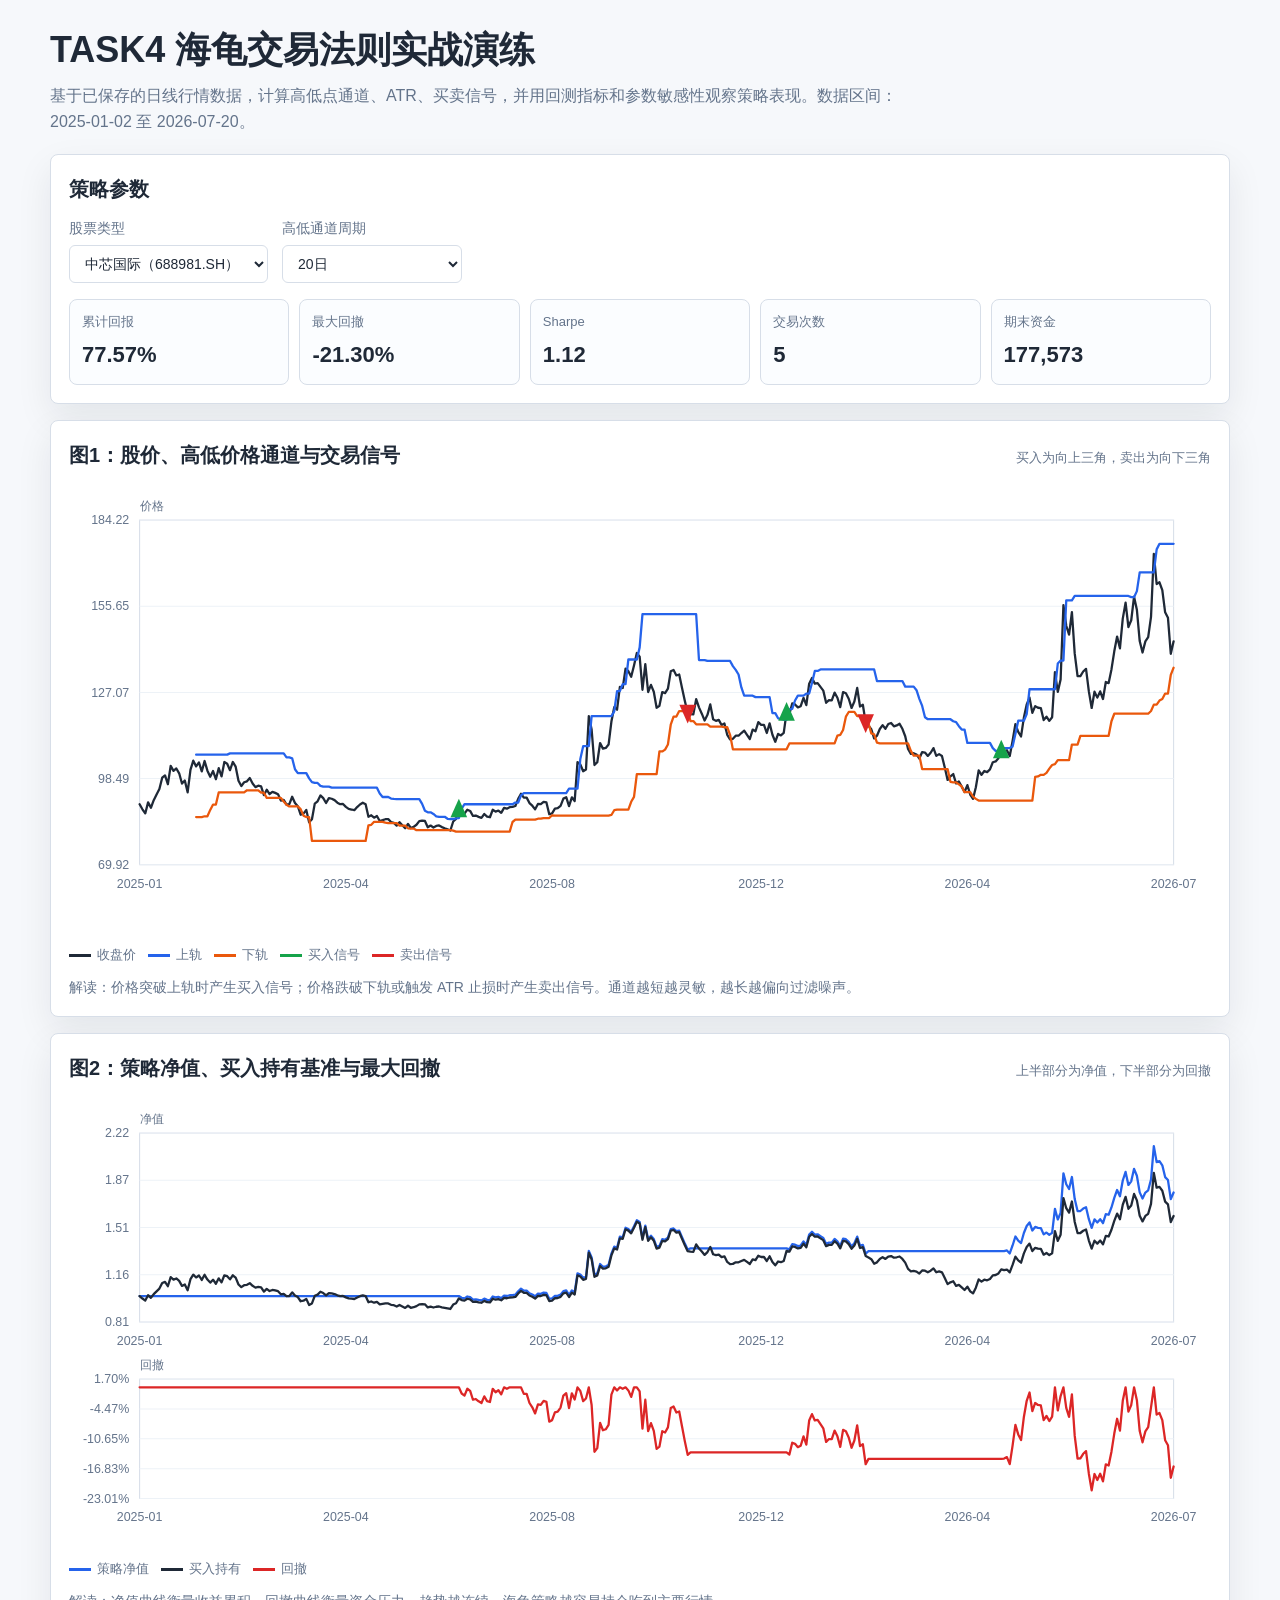
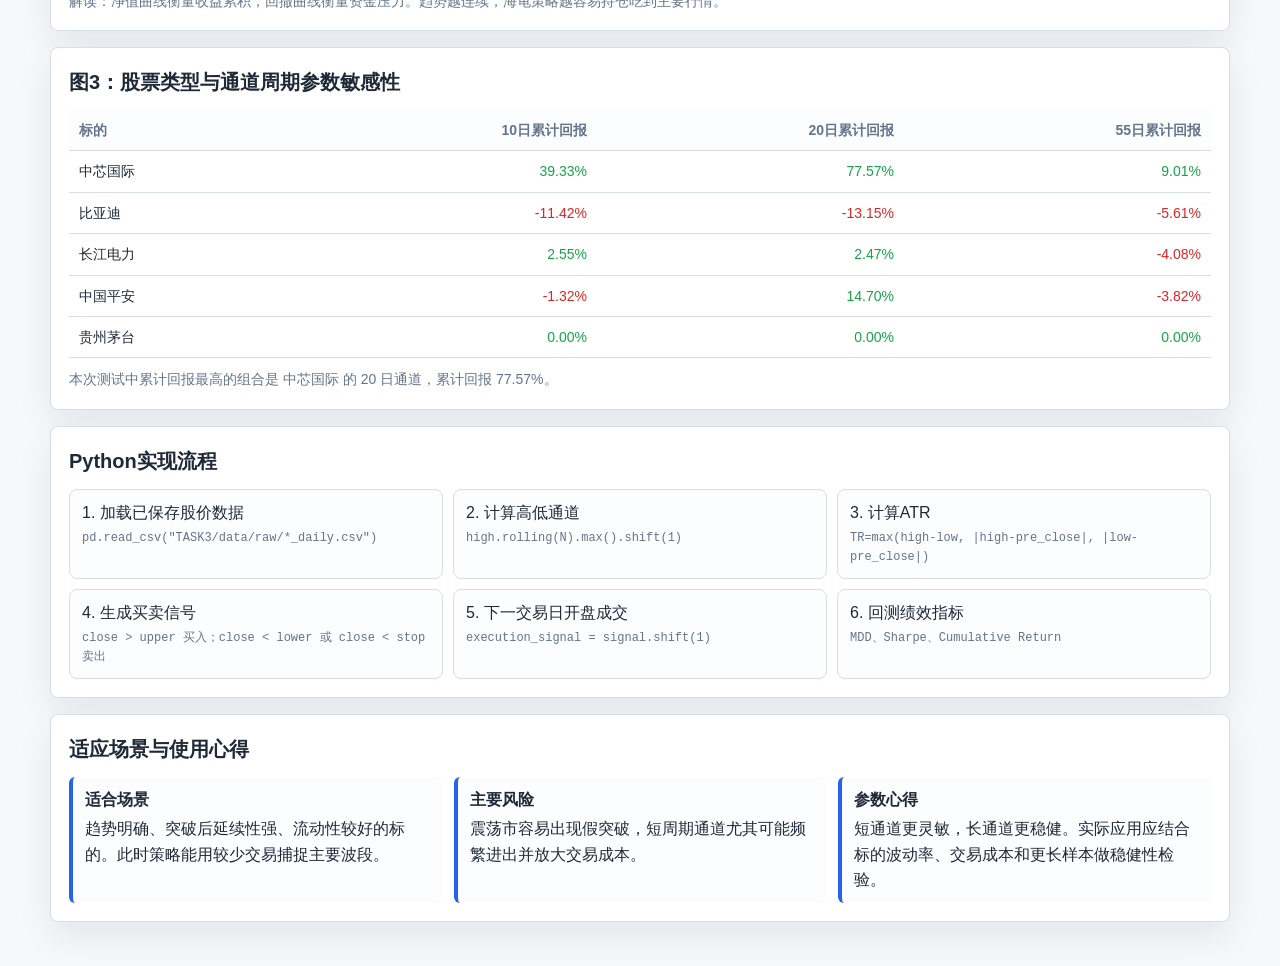
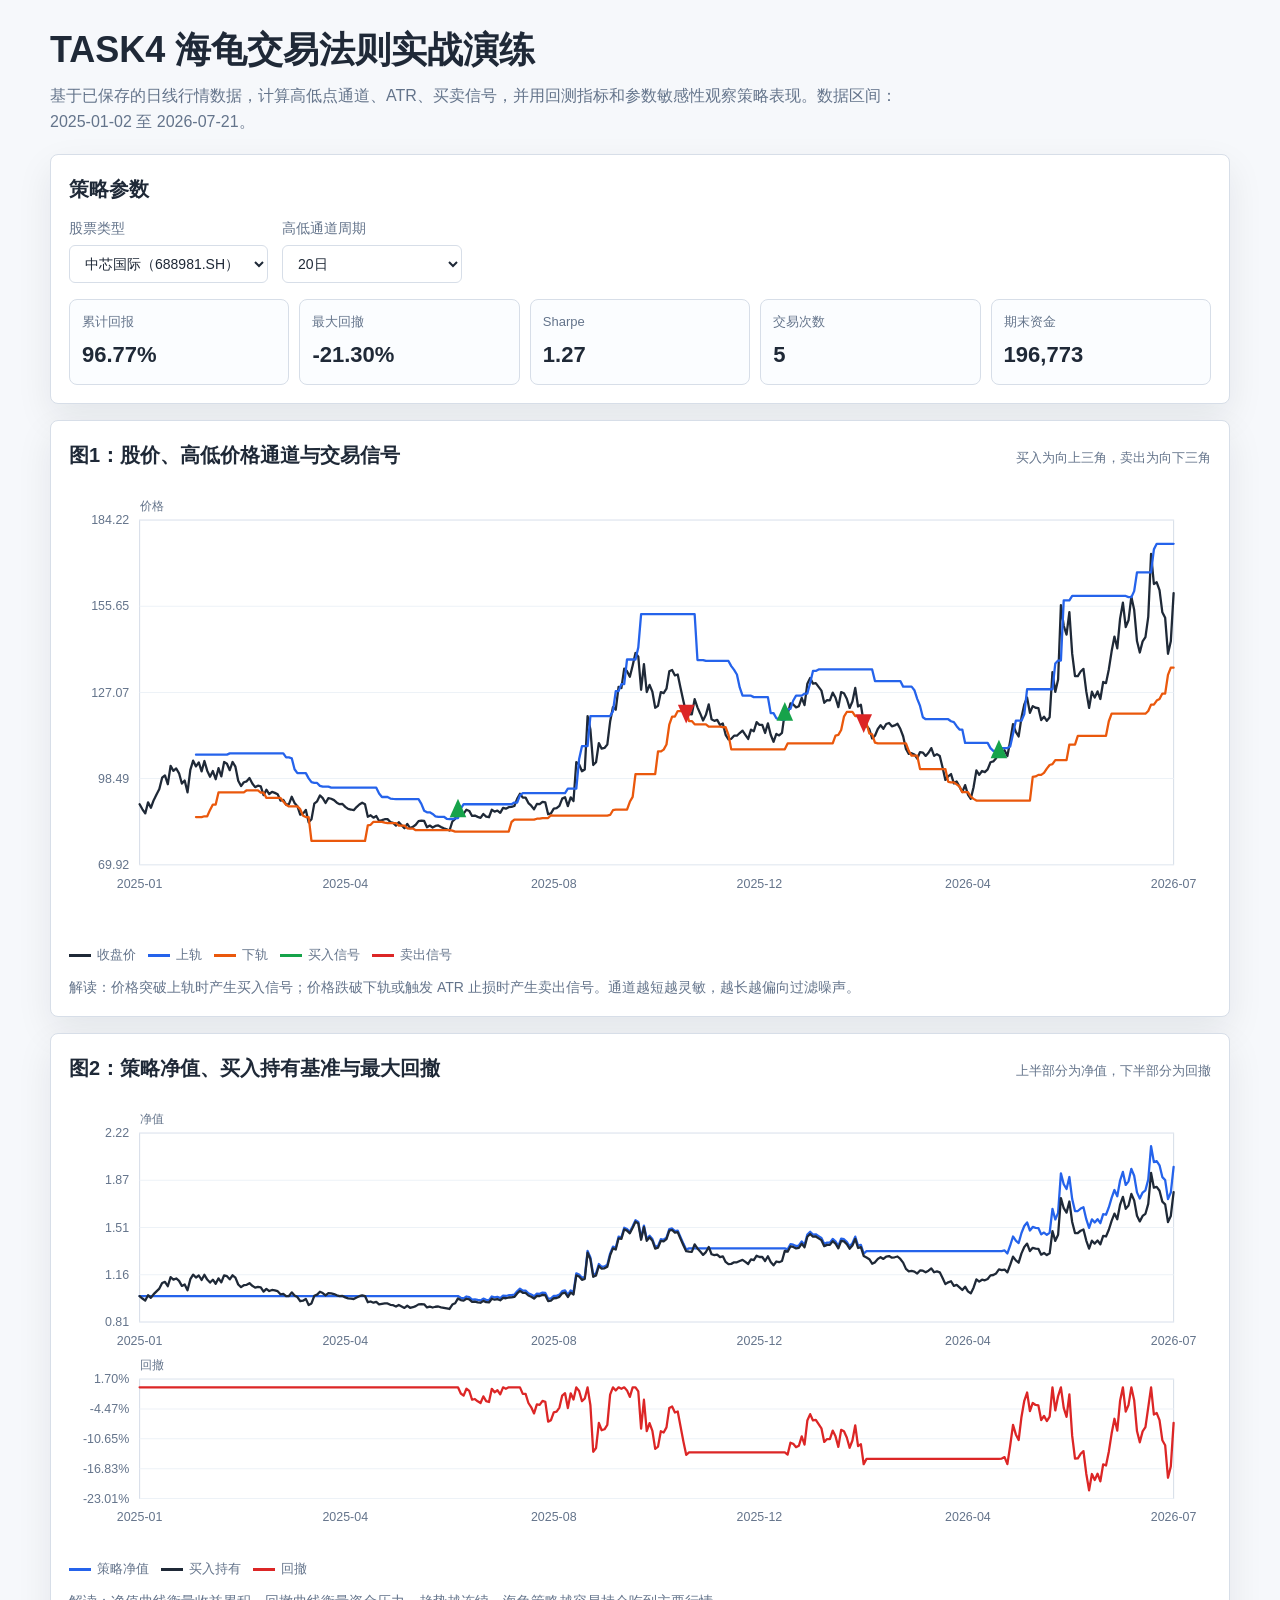
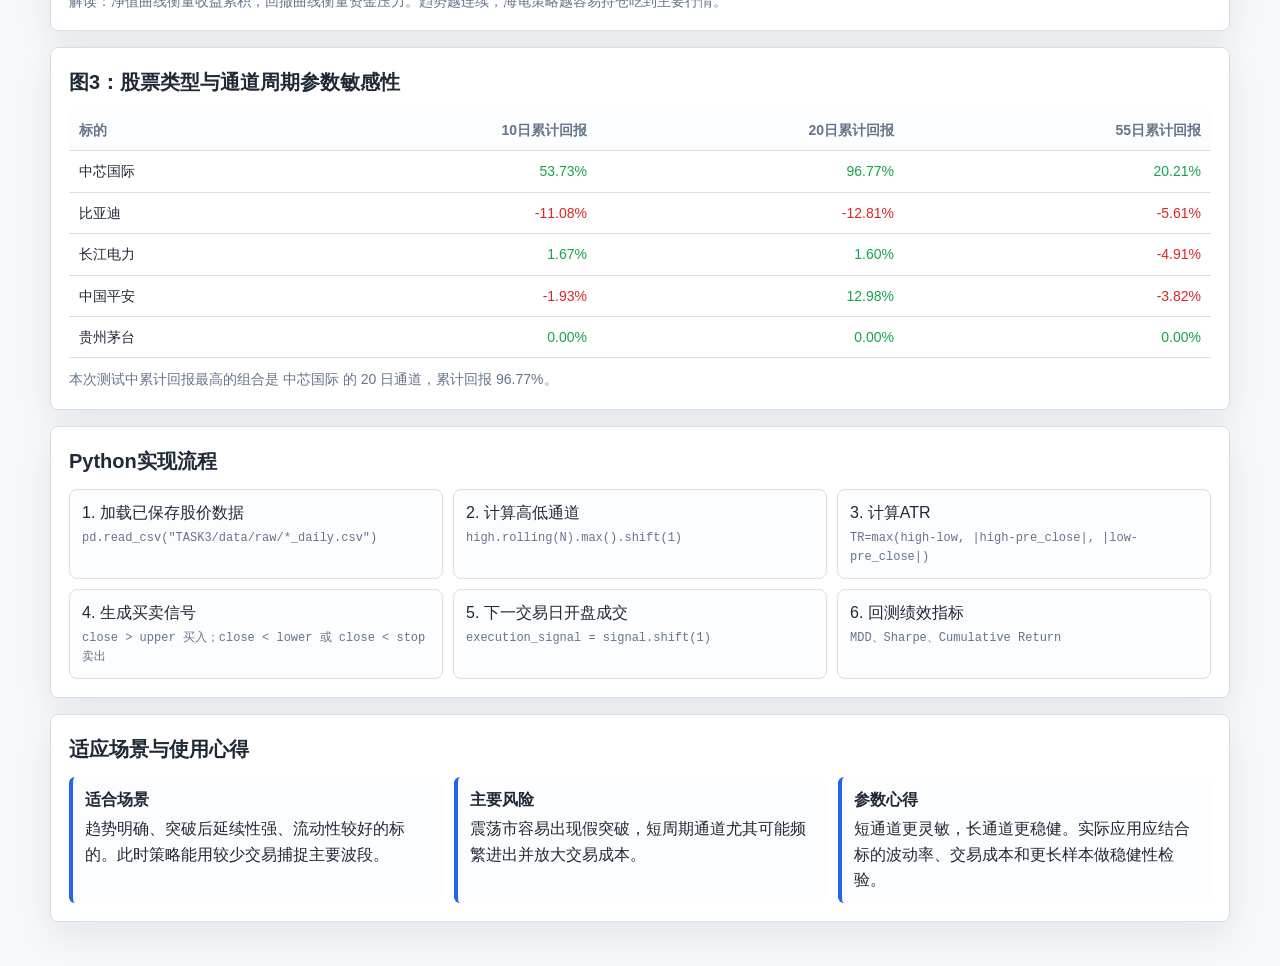
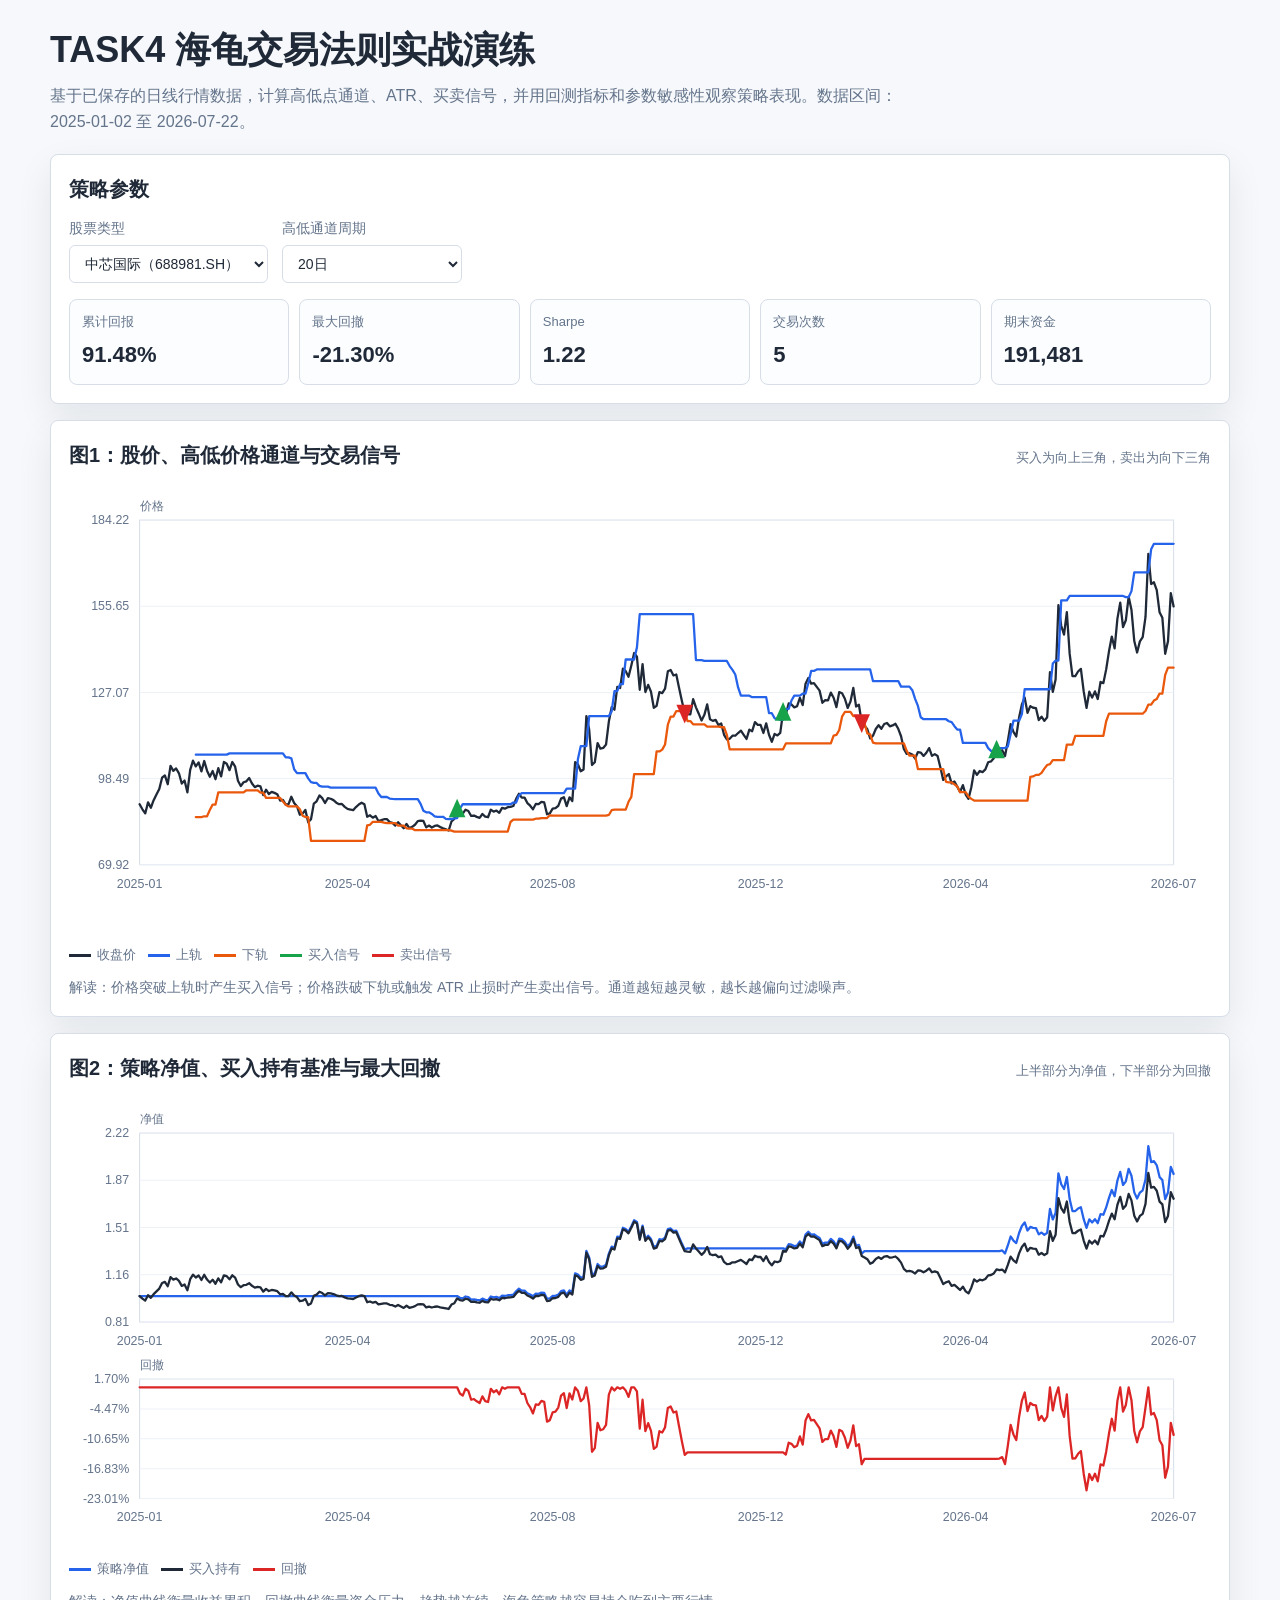
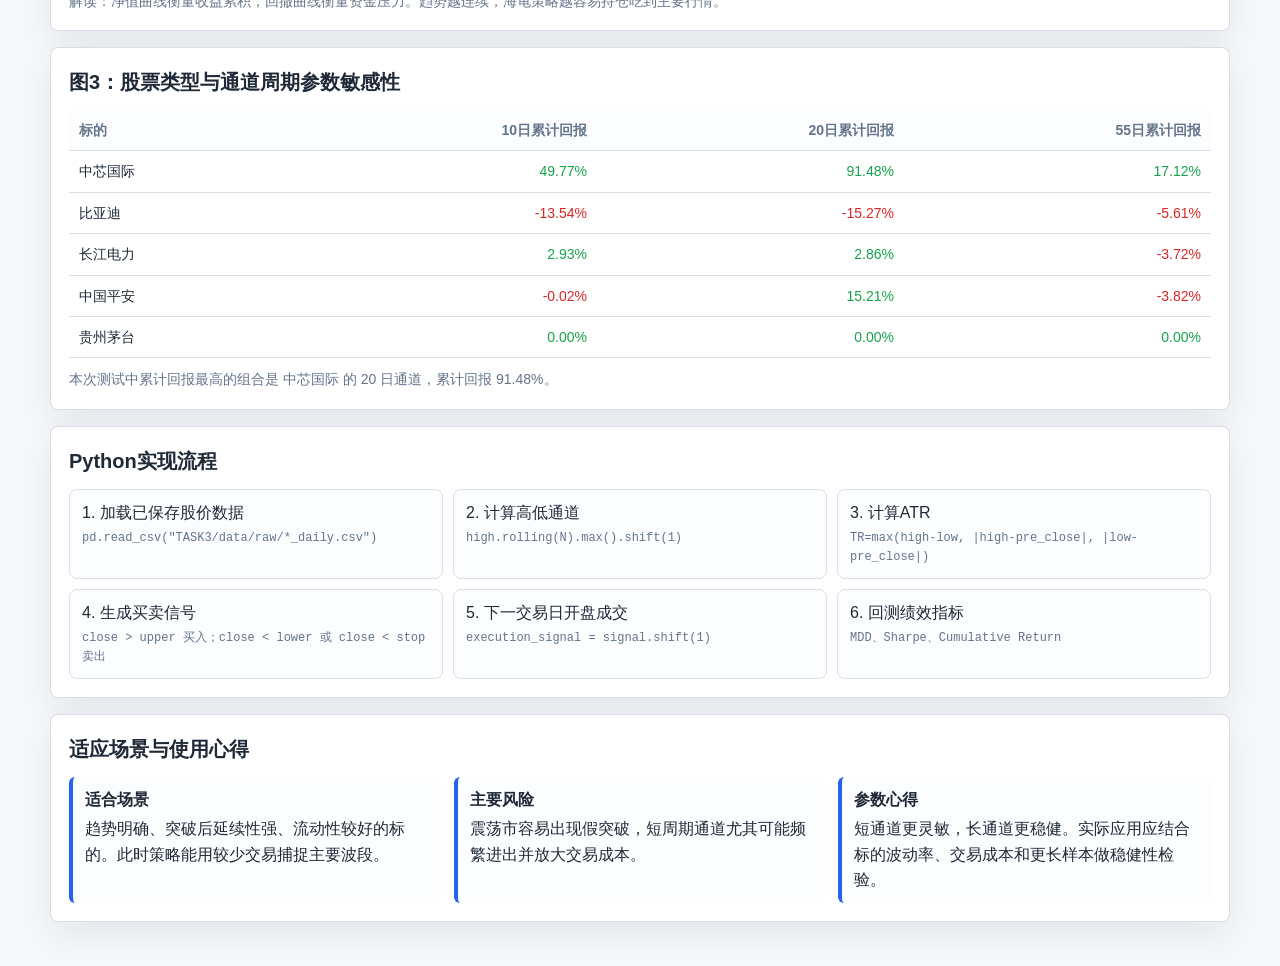
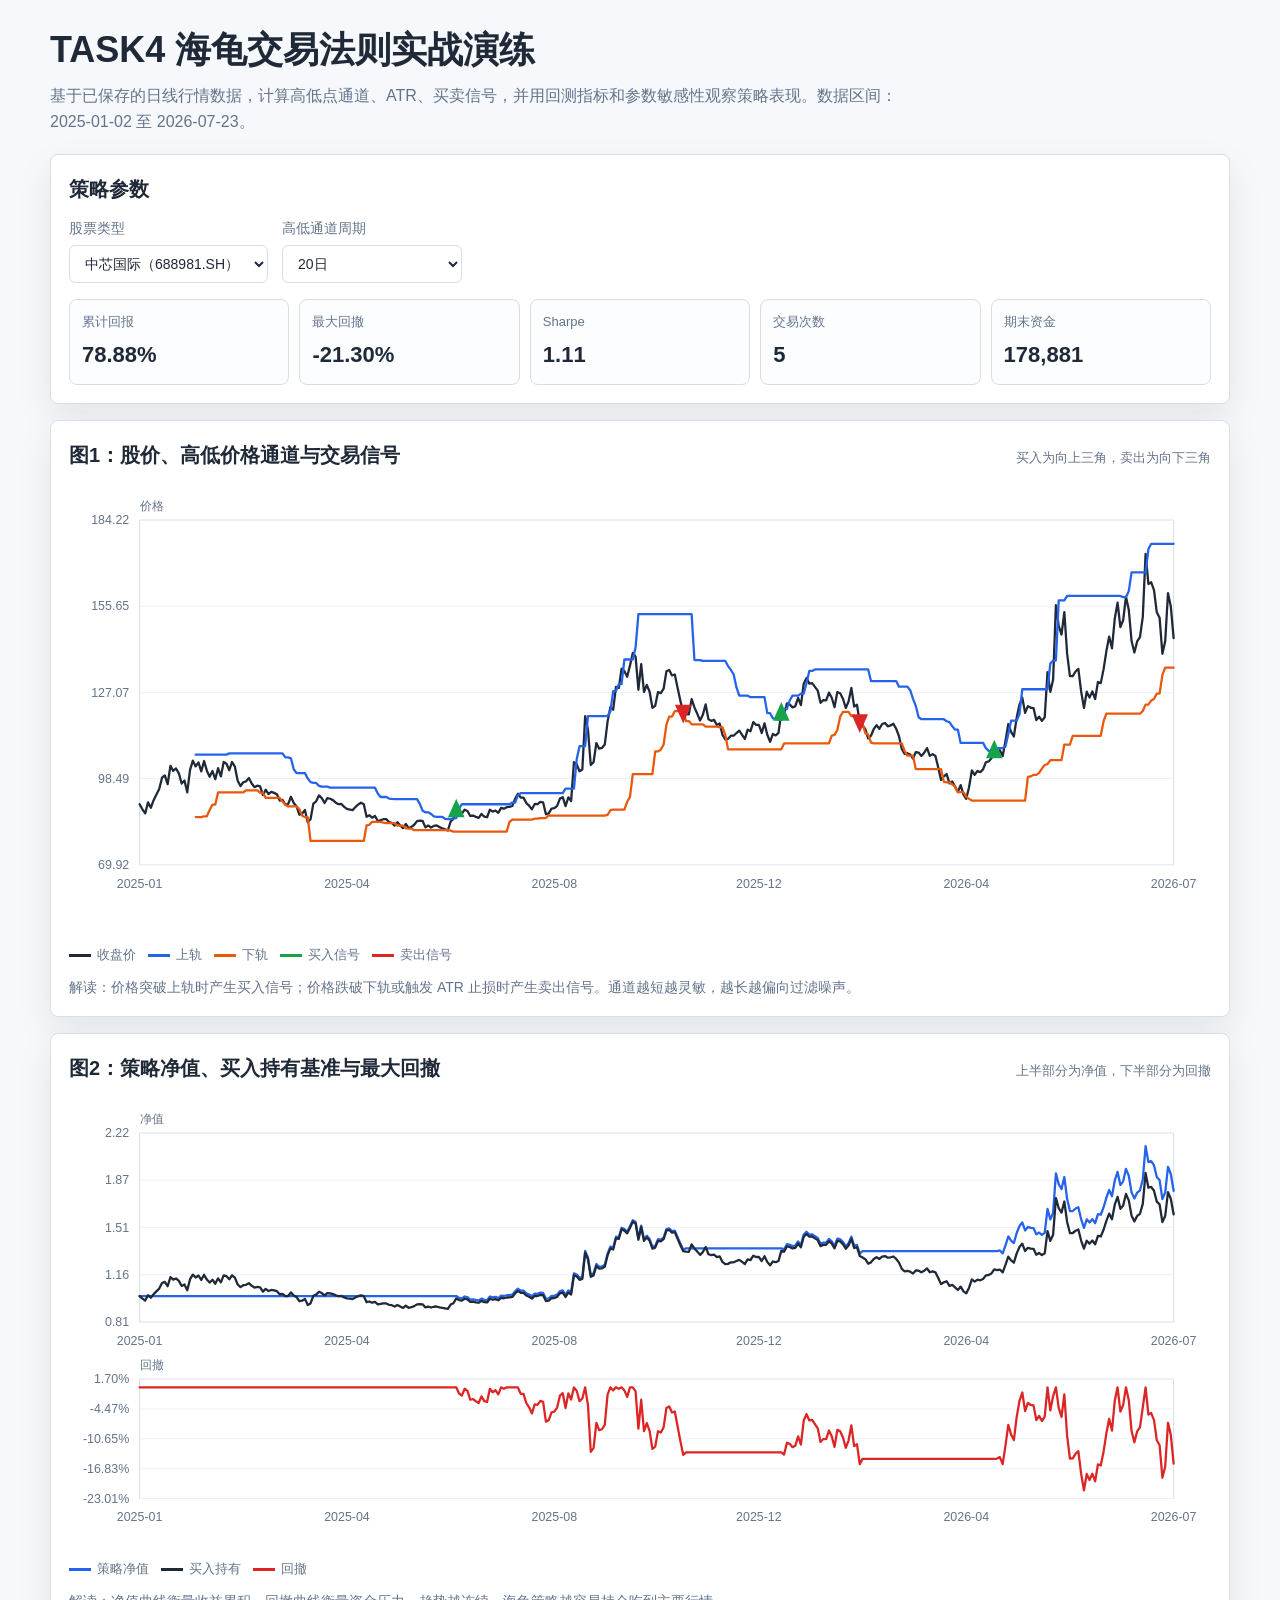
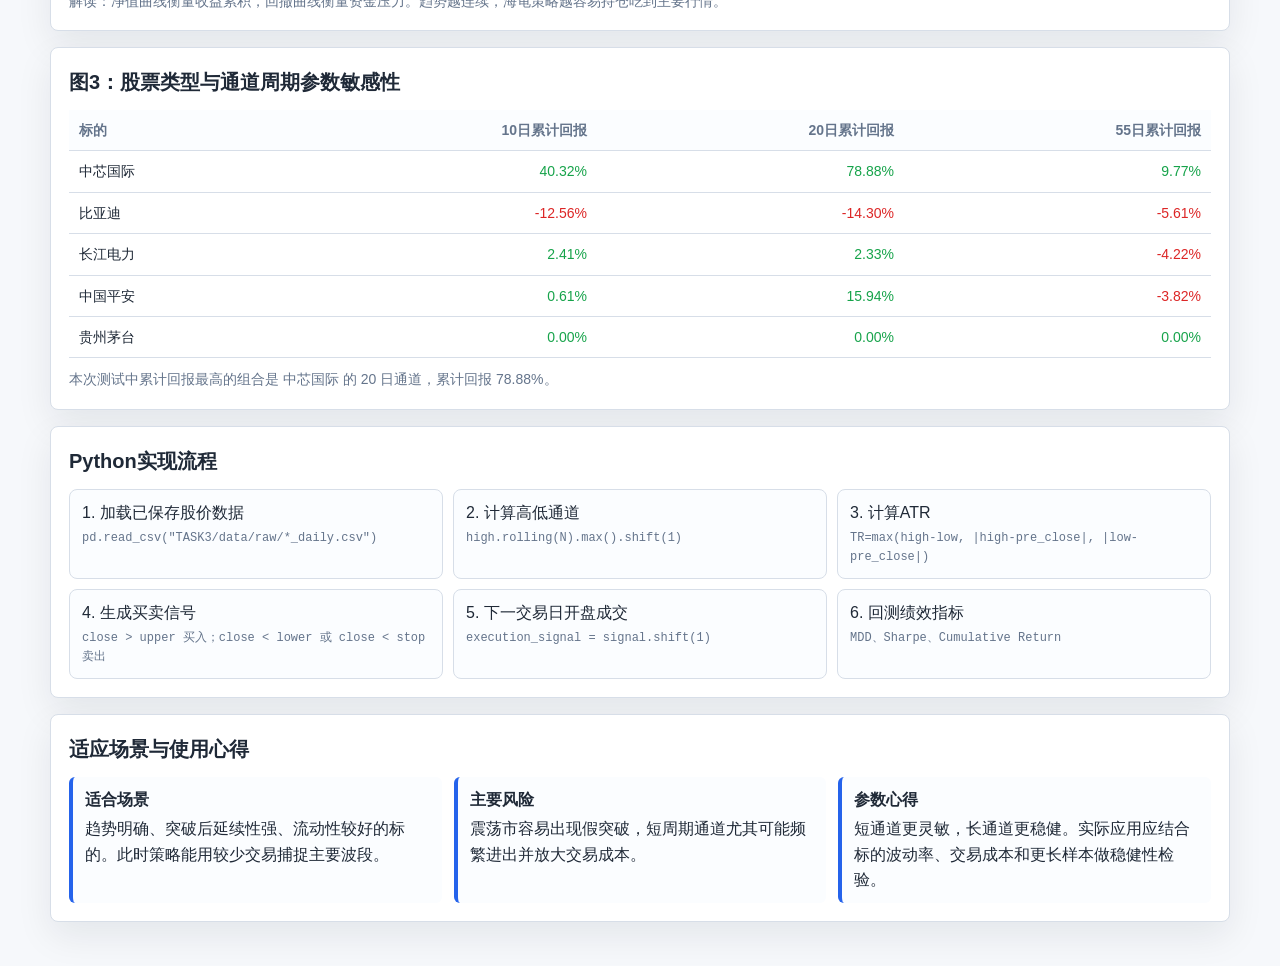
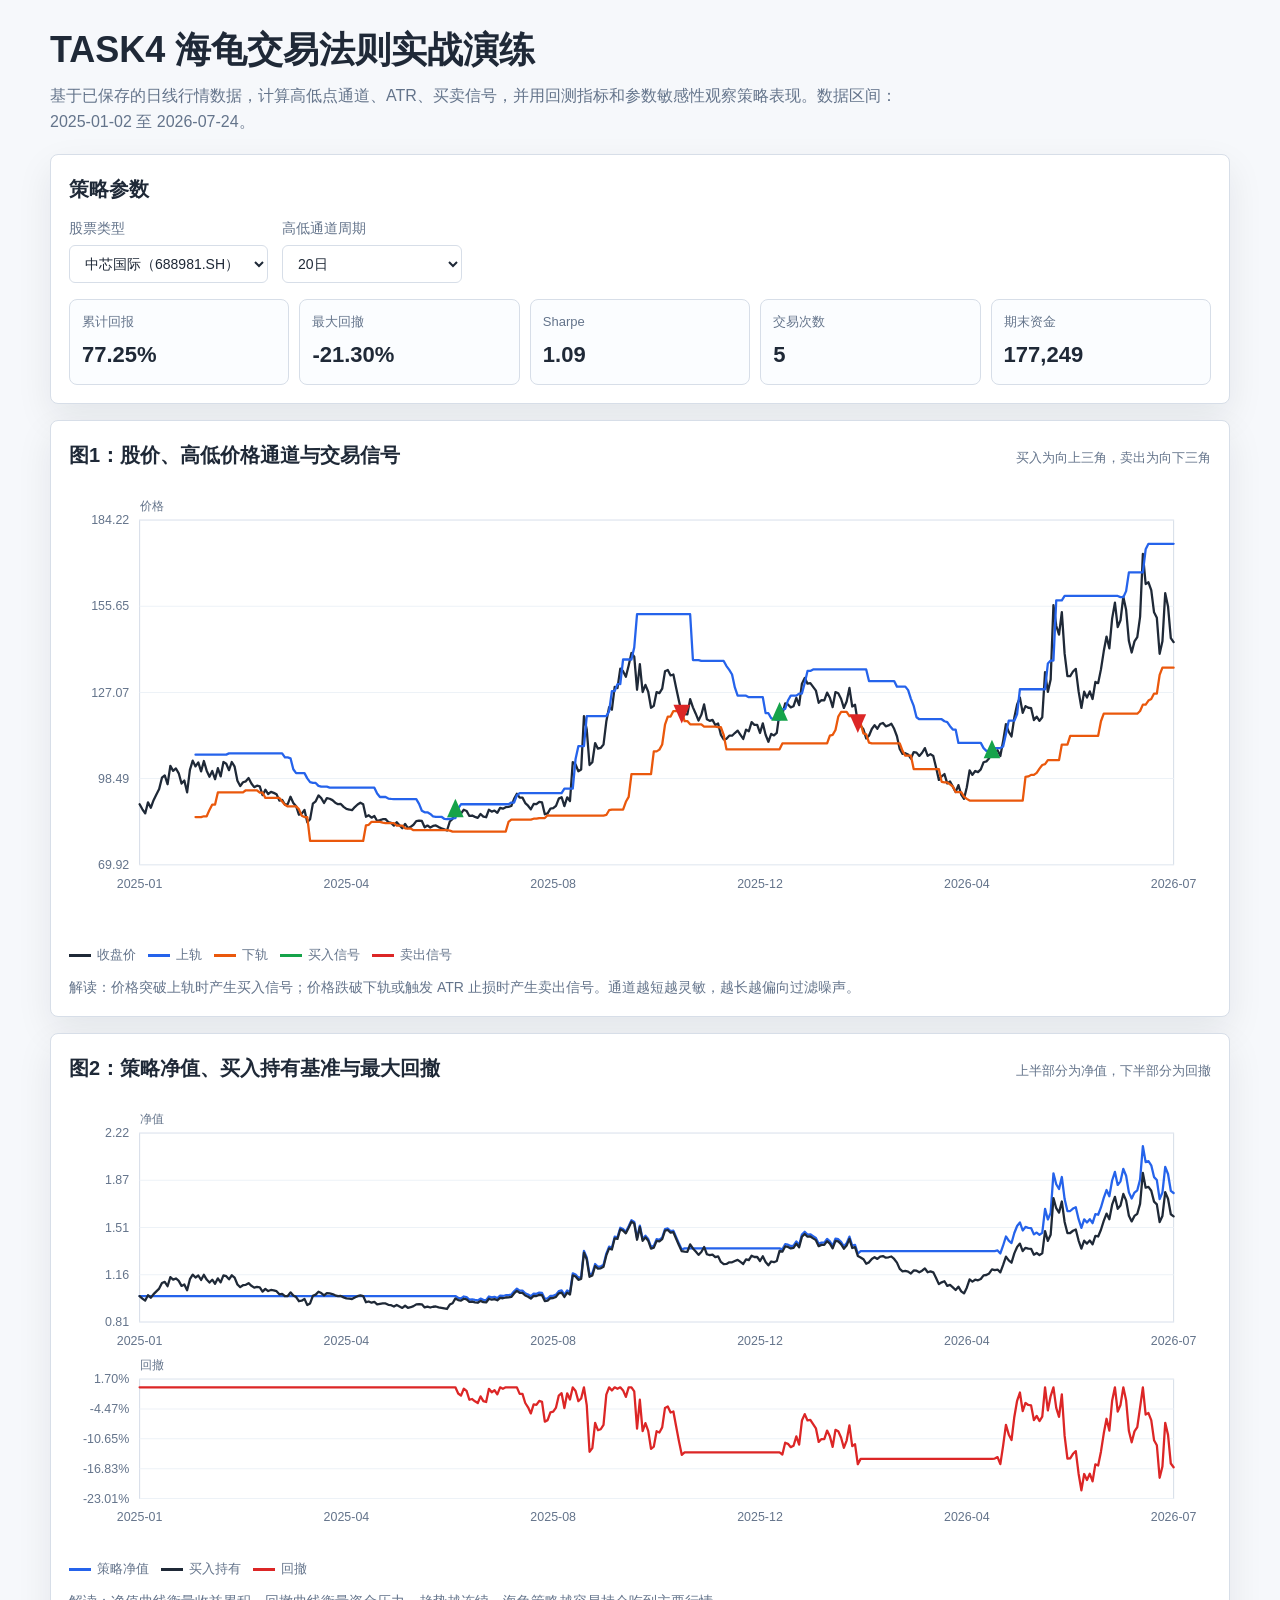
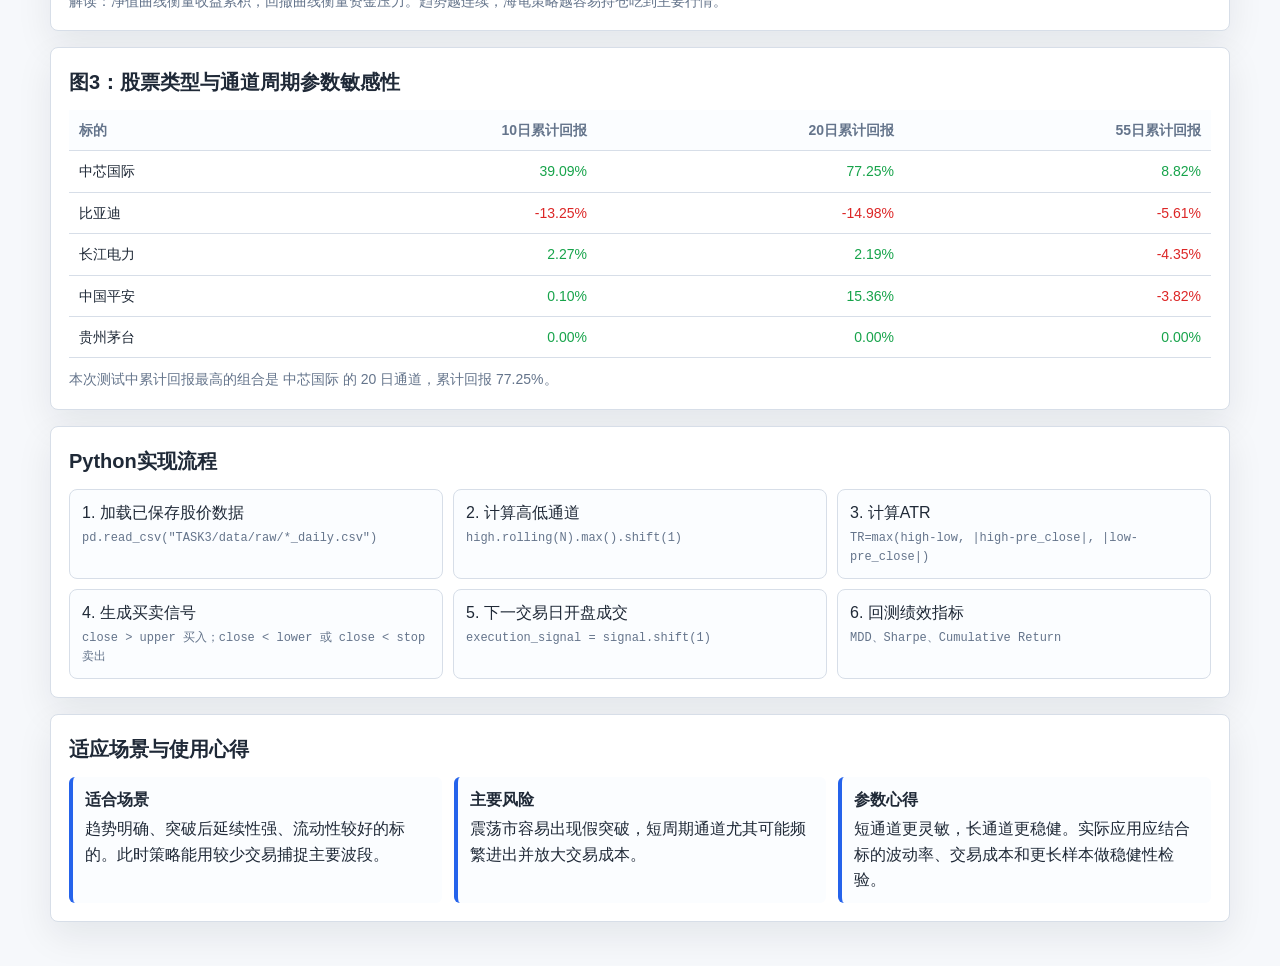
